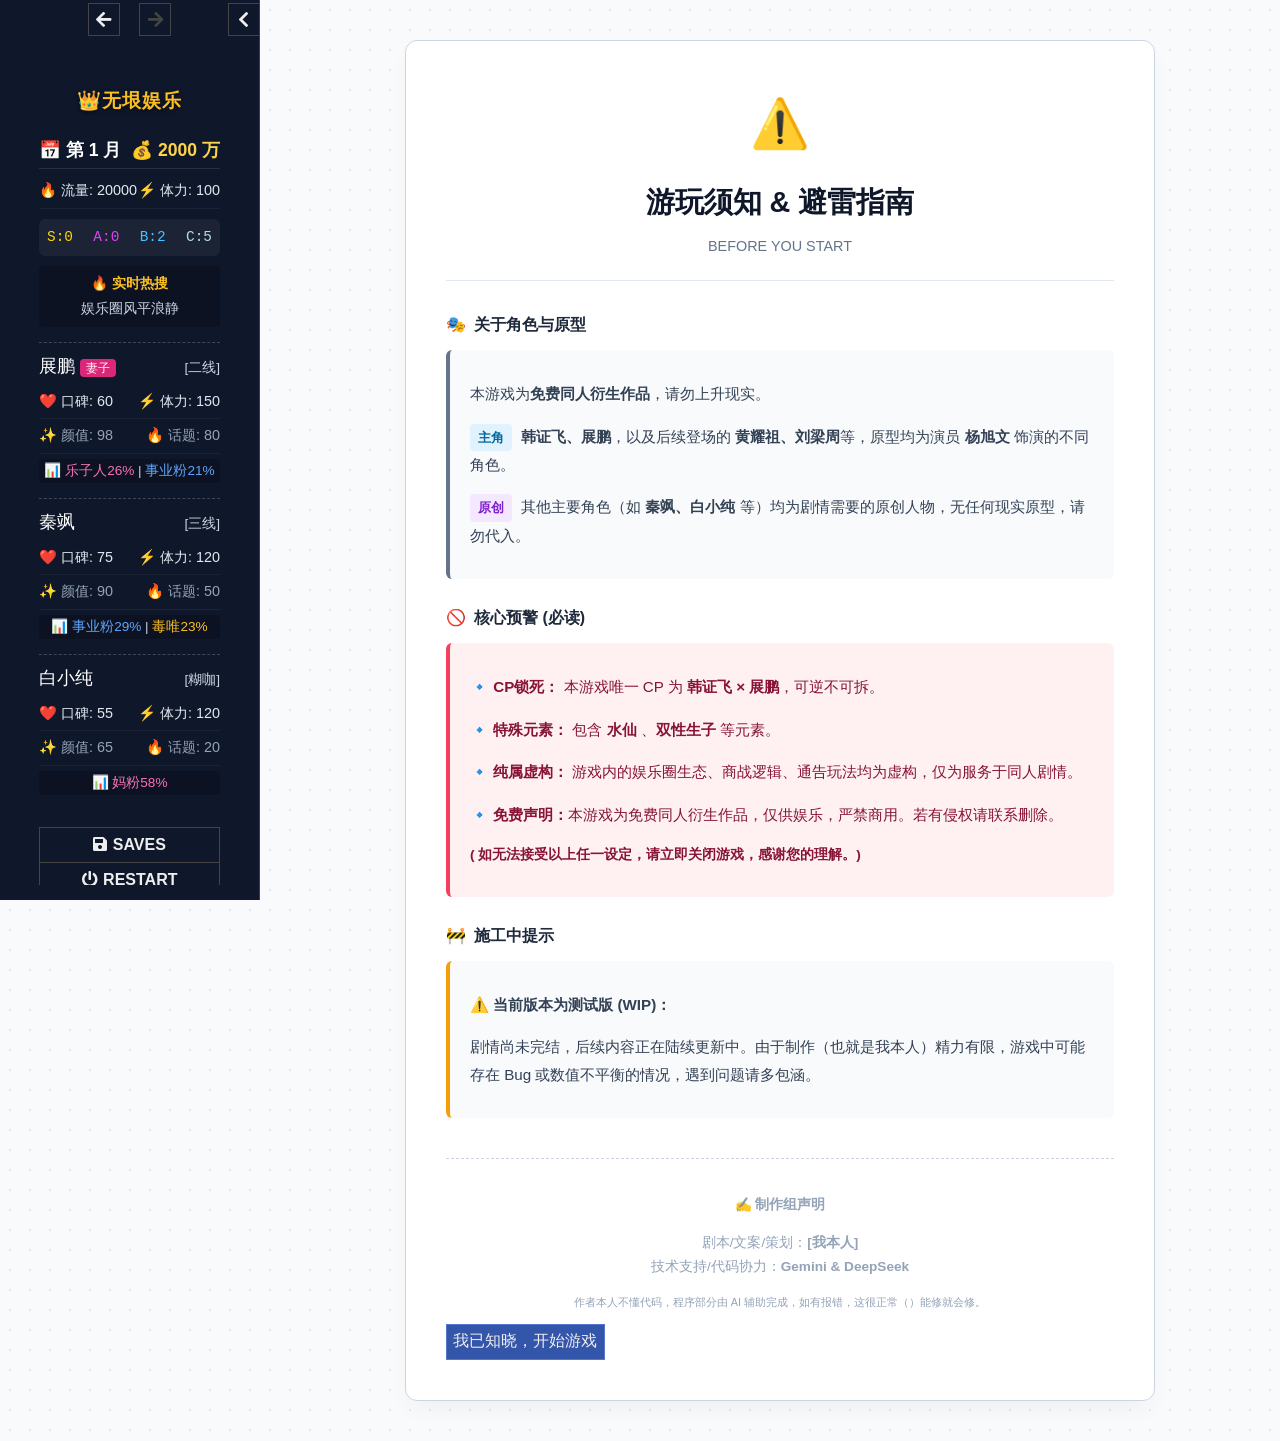
==== index.html @ 9cb192be "Add files via upload" ====
<!DOCTYPE html>
<html data-init="no-js">
<head>
<meta charset="UTF-8" />
<title>经济公司模拟器2.3</title>
<meta name="viewport" content="width=device-width,initial-scale=1" />
<meta name="application-name" content="SugarCube" />
<meta name="version" content="2.37.3" />
<!--

SugarCube (v2.37.3): A free (gratis and libre) story format.

Copyright © 2013–2021 Thomas Michael Edwards <thomasmedwards@gmail.com>.
All rights reserved.

Redistribution and use in source and binary forms, with or without
modification, are permitted provided that the following conditions are met:

1. Redistributions of source code must retain the above copyright notice, this
   list of conditions and the following disclaimer.
2. Redistributions in binary form must reproduce the above copyright notice,
   this list of conditions and the following disclaimer in the documentation
   and/or other materials provided with the distribution.

THIS SOFTWARE IS PROVIDED BY THE COPYRIGHT HOLDERS AND CONTRIBUTORS "AS IS" AND
ANY EXPRESS OR IMPLIED WARRANTIES, INCLUDING, BUT NOT LIMITED TO, THE IMPLIED
WARRANTIES OF MERCHANTABILITY AND FITNESS FOR A PARTICULAR PURPOSE ARE
DISCLAIMED. IN NO EVENT SHALL THE COPYRIGHT OWNER OR CONTRIBUTORS BE LIABLE FOR
ANY DIRECT, INDIRECT, INCIDENTAL, SPECIAL, EXEMPLARY, OR CONSEQUENTIAL DAMAGES
(INCLUDING, BUT NOT LIMITED TO, PROCUREMENT OF SUBSTITUTE GOODS OR SERVICES;
LOSS OF USE, DATA, OR PROFITS; OR BUSINESS INTERRUPTION) HOWEVER CAUSED AND
ON ANY THEORY OF LIABILITY, WHETHER IN CONTRACT, STRICT LIABILITY, OR TORT
(INCLUDING NEGLIGENCE OR OTHERWISE) ARISING IN ANY WAY OUT OF THE USE OF THIS
SOFTWARE, EVEN IF ADVISED OF THE POSSIBILITY OF SUCH DAMAGE.

-->
<script id="script-libraries" type="text/javascript">
if(document.head&&document.addEventListener&&document.querySelector&&Object.create&&Object.freeze&&JSON){document.documentElement.setAttribute("data-init", "loading");
/*! @source http://purl.eligrey.com/github/classList.js/blob/1.2.20171210/classList.js */
"document"in self&&("classList"in document.createElement("_")&&(!document.createElementNS||"classList"in document.createElementNS("http://www.w3.org/2000/svg","g"))||!function(t){"use strict";if("Element"in t){var e="classList",n="prototype",i=t.Element[n],s=Object,r=String[n].trim||function(){return this.replace(/^\s+|\s+$/g,"")},o=Array[n].indexOf||function(t){for(var e=0,n=this.length;n>e;e++)if(e in this&&this[e]===t)return e;return-1},c=function(t,e){this.name=t,this.code=DOMException[t],this.message=e},a=function(t,e){if(""===e)throw new c("SYNTAX_ERR","The token must not be empty.");if(/\s/.test(e))throw new c("INVALID_CHARACTER_ERR","The token must not contain space characters.");return o.call(t,e)},l=function(t){for(var e=r.call(t.getAttribute("class")||""),n=e?e.split(/\s+/):[],i=0,s=n.length;s>i;i++)this.push(n[i]);this._updateClassName=function(){t.setAttribute("class",this.toString())}},u=l[n]=[],h=function(){return new l(this)};if(c[n]=Error[n],u.item=function(t){return this[t]||null},u.contains=function(t){return~a(this,t+"")},u.add=function(){var t,e=arguments,n=0,i=e.length,s=!1;do t=e[n]+"",~a(this,t)||(this.push(t),s=!0);while(++n<i);s&&this._updateClassName()},u.remove=function(){var t,e,n=arguments,i=0,s=n.length,r=!1;do for(t=n[i]+"",e=a(this,t);~e;)this.splice(e,1),r=!0,e=a(this,t);while(++i<s);r&&this._updateClassName()},u.toggle=function(t,e){var n=this.contains(t),i=n?e!==!0&&"remove":e!==!1&&"add";return i&&this[i](t),e===!0||e===!1?e:!n},u.replace=function(t,e){var n=a(t+"");~n&&(this.splice(n,1,e),this._updateClassName())},u.toString=function(){return this.join(" ")},s.defineProperty){var f={get:h,enumerable:!0,configurable:!0};try{s.defineProperty(i,e,f)}catch(p){void 0!==p.number&&-2146823252!==p.number||(f.enumerable=!1,s.defineProperty(i,e,f))}}else s[n].__defineGetter__&&i.__defineGetter__(e,h)}}(self),function(){"use strict";var t=document.createElement("_");if(t.classList.add("c1","c2"),!t.classList.contains("c2")){var e=function(t){var e=DOMTokenList.prototype[t];DOMTokenList.prototype[t]=function(t){var n,i=arguments.length;for(n=0;i>n;n++)t=arguments[n],e.call(this,t)}};e("add"),e("remove")}if(t.classList.toggle("c3",!1),t.classList.contains("c3")){var n=DOMTokenList.prototype.toggle;DOMTokenList.prototype.toggle=function(t,e){return 1 in arguments&&!this.contains(t)==!e?e:n.call(this,t)}}"replace"in document.createElement("_").classList||(DOMTokenList.prototype.replace=function(t,e){var n=this.toString().split(" "),i=n.indexOf(t+"");~i&&(n=n.slice(i),this.remove.apply(this,n),this.add(e),this.add.apply(this,n.slice(1)))}),t=null}());
/*!
 * https://github.com/es-shims/es5-shim
 * @license es5-shim Copyright 2009-2020 by contributors, MIT License
 * see https://github.com/es-shims/es5-shim/blob/v4.5.14/LICENSE
 */
(function(t,r){"use strict";if(typeof define==="function"&&define.amd){define(r)}else if(typeof exports==="object"){module.exports=r()}else{t.returnExports=r()}})(this,function(){var t=Array;var r=t.prototype;var e=Object;var n=e.prototype;var i=Function;var a=i.prototype;var o=String;var f=o.prototype;var u=Number;var l=u.prototype;var s=r.slice;var c=r.splice;var v=r.push;var h=r.unshift;var p=r.concat;var y=r.join;var d=a.call;var g=a.apply;var w=Math.max;var b=Math.min;var T=n.toString;var m=typeof Symbol==="function"&&typeof Symbol.toStringTag==="symbol";var D;var S=Function.prototype.toString,x=/^\s*class /,O=function isES6ClassFn(t){try{var r=S.call(t);var e=r.replace(/\/\/.*\n/g,"");var n=e.replace(/\/\*[.\s\S]*\*\//g,"");var i=n.replace(/\n/gm," ").replace(/ {2}/g," ");return x.test(i)}catch(a){return false}},E=function tryFunctionObject(t){try{if(O(t)){return false}S.call(t);return true}catch(r){return false}},j="[object Function]",I="[object GeneratorFunction]",D=function isCallable(t){if(!t){return false}if(typeof t!=="function"&&typeof t!=="object"){return false}if(m){return E(t)}if(O(t)){return false}var r=T.call(t);return r===j||r===I};var M;var U=RegExp.prototype.exec,$=function tryRegexExec(t){try{U.call(t);return true}catch(r){return false}},F="[object RegExp]";M=function isRegex(t){if(typeof t!=="object"){return false}return m?$(t):T.call(t)===F};var N;var C=String.prototype.valueOf,k=function tryStringObject(t){try{C.call(t);return true}catch(r){return false}},A="[object String]";N=function isString(t){if(typeof t==="string"){return true}if(typeof t!=="object"){return false}return m?k(t):T.call(t)===A};var R=e.defineProperty&&function(){try{var t={};e.defineProperty(t,"x",{enumerable:false,value:t});for(var r in t){return false}return t.x===t}catch(n){return false}}();var P=function(t){var r;if(R){r=function(t,r,n,i){if(!i&&r in t){return}e.defineProperty(t,r,{configurable:true,enumerable:false,writable:true,value:n})}}else{r=function(t,r,e,n){if(!n&&r in t){return}t[r]=e}}return function defineProperties(e,n,i){for(var a in n){if(t.call(n,a)){r(e,a,n[a],i)}}}}(n.hasOwnProperty);var J=function isPrimitive(t){var r=typeof t;return t===null||r!=="object"&&r!=="function"};var Y=u.isNaN||function isActualNaN(t){return t!==t};var z={ToInteger:function ToInteger(t){var r=+t;if(Y(r)){r=0}else if(r!==0&&r!==1/0&&r!==-(1/0)){r=(r>0||-1)*Math.floor(Math.abs(r))}return r},ToPrimitive:function ToPrimitive(t){var r,e,n;if(J(t)){return t}e=t.valueOf;if(D(e)){r=e.call(t);if(J(r)){return r}}n=t.toString;if(D(n)){r=n.call(t);if(J(r)){return r}}throw new TypeError},ToObject:function(t){if(t==null){throw new TypeError("can't convert "+t+" to object")}return e(t)},ToUint32:function ToUint32(t){return t>>>0}};var Z=function Empty(){};P(a,{bind:function bind(t){var r=this;if(!D(r)){throw new TypeError("Function.prototype.bind called on incompatible "+r)}var n=s.call(arguments,1);var a;var o=function(){if(this instanceof a){var i=g.call(r,this,p.call(n,s.call(arguments)));if(e(i)===i){return i}return this}else{return g.call(r,t,p.call(n,s.call(arguments)))}};var f=w(0,r.length-n.length);var u=[];for(var l=0;l<f;l++){v.call(u,"$"+l)}a=i("binder","return function ("+y.call(u,",")+"){ return binder.apply(this, arguments); }")(o);if(r.prototype){Z.prototype=r.prototype;a.prototype=new Z;Z.prototype=null}return a}});var G=d.bind(n.hasOwnProperty);var H=d.bind(n.toString);var W=d.bind(s);var B=g.bind(s);if(typeof document==="object"&&document&&document.documentElement){try{W(document.documentElement.childNodes)}catch(X){var L=W;var q=B;W=function arraySliceIE(t){var r=[];var e=t.length;while(e-- >0){r[e]=t[e]}return q(r,L(arguments,1))};B=function arraySliceApplyIE(t,r){return q(W(t),r)}}}var K=d.bind(f.slice);var Q=d.bind(f.split);var V=d.bind(f.indexOf);var _=d.bind(v);var tt=d.bind(n.propertyIsEnumerable);var rt=d.bind(r.sort);var et=t.isArray||function isArray(t){return H(t)==="[object Array]"};var nt=[].unshift(0)!==1;P(r,{unshift:function(){h.apply(this,arguments);return this.length}},nt);P(t,{isArray:et});var it=e("a");var at=it[0]!=="a"||!(0 in it);var ot=function properlyBoxed(t){var r=true;var e=true;var n=false;if(t){try{t.call("foo",function(t,e,n){if(typeof n!=="object"){r=false}});t.call([1],function(){"use strict";e=typeof this==="string"},"x")}catch(i){n=true}}return!!t&&!n&&r&&e};P(r,{forEach:function forEach(t){var r=z.ToObject(this);var e=at&&N(this)?Q(this,""):r;var n=-1;var i=z.ToUint32(e.length);var a;if(arguments.length>1){a=arguments[1]}if(!D(t)){throw new TypeError("Array.prototype.forEach callback must be a function")}while(++n<i){if(n in e){if(typeof a==="undefined"){t(e[n],n,r)}else{t.call(a,e[n],n,r)}}}}},!ot(r.forEach));P(r,{map:function map(r){var e=z.ToObject(this);var n=at&&N(this)?Q(this,""):e;var i=z.ToUint32(n.length);var a=t(i);var o;if(arguments.length>1){o=arguments[1]}if(!D(r)){throw new TypeError("Array.prototype.map callback must be a function")}for(var f=0;f<i;f++){if(f in n){if(typeof o==="undefined"){a[f]=r(n[f],f,e)}else{a[f]=r.call(o,n[f],f,e)}}}return a}},!ot(r.map));P(r,{filter:function filter(t){var r=z.ToObject(this);var e=at&&N(this)?Q(this,""):r;var n=z.ToUint32(e.length);var i=[];var a;var o;if(arguments.length>1){o=arguments[1]}if(!D(t)){throw new TypeError("Array.prototype.filter callback must be a function")}for(var f=0;f<n;f++){if(f in e){a=e[f];if(typeof o==="undefined"?t(a,f,r):t.call(o,a,f,r)){_(i,a)}}}return i}},!ot(r.filter));P(r,{every:function every(t){var r=z.ToObject(this);var e=at&&N(this)?Q(this,""):r;var n=z.ToUint32(e.length);var i;if(arguments.length>1){i=arguments[1]}if(!D(t)){throw new TypeError("Array.prototype.every callback must be a function")}for(var a=0;a<n;a++){if(a in e&&!(typeof i==="undefined"?t(e[a],a,r):t.call(i,e[a],a,r))){return false}}return true}},!ot(r.every));P(r,{some:function some(t){var r=z.ToObject(this);var e=at&&N(this)?Q(this,""):r;var n=z.ToUint32(e.length);var i;if(arguments.length>1){i=arguments[1]}if(!D(t)){throw new TypeError("Array.prototype.some callback must be a function")}for(var a=0;a<n;a++){if(a in e&&(typeof i==="undefined"?t(e[a],a,r):t.call(i,e[a],a,r))){return true}}return false}},!ot(r.some));var ft=false;if(r.reduce){ft=typeof r.reduce.call("es5",function(t,r,e,n){return n})==="object"}P(r,{reduce:function reduce(t){var r=z.ToObject(this);var e=at&&N(this)?Q(this,""):r;var n=z.ToUint32(e.length);if(!D(t)){throw new TypeError("Array.prototype.reduce callback must be a function")}if(n===0&&arguments.length===1){throw new TypeError("reduce of empty array with no initial value")}var i=0;var a;if(arguments.length>=2){a=arguments[1]}else{do{if(i in e){a=e[i++];break}if(++i>=n){throw new TypeError("reduce of empty array with no initial value")}}while(true)}for(;i<n;i++){if(i in e){a=t(a,e[i],i,r)}}return a}},!ft);var ut=false;if(r.reduceRight){ut=typeof r.reduceRight.call("es5",function(t,r,e,n){return n})==="object"}P(r,{reduceRight:function reduceRight(t){var r=z.ToObject(this);var e=at&&N(this)?Q(this,""):r;var n=z.ToUint32(e.length);if(!D(t)){throw new TypeError("Array.prototype.reduceRight callback must be a function")}if(n===0&&arguments.length===1){throw new TypeError("reduceRight of empty array with no initial value")}var i;var a=n-1;if(arguments.length>=2){i=arguments[1]}else{do{if(a in e){i=e[a--];break}if(--a<0){throw new TypeError("reduceRight of empty array with no initial value")}}while(true)}if(a<0){return i}do{if(a in e){i=t(i,e[a],a,r)}}while(a--);return i}},!ut);var lt=r.indexOf&&[0,1].indexOf(1,2)!==-1;P(r,{indexOf:function indexOf(t){var r=at&&N(this)?Q(this,""):z.ToObject(this);var e=z.ToUint32(r.length);if(e===0){return-1}var n=0;if(arguments.length>1){n=z.ToInteger(arguments[1])}n=n>=0?n:w(0,e+n);for(;n<e;n++){if(n in r&&r[n]===t){return n}}return-1}},lt);var st=r.lastIndexOf&&[0,1].lastIndexOf(0,-3)!==-1;P(r,{lastIndexOf:function lastIndexOf(t){var r=at&&N(this)?Q(this,""):z.ToObject(this);var e=z.ToUint32(r.length);if(e===0){return-1}var n=e-1;if(arguments.length>1){n=b(n,z.ToInteger(arguments[1]))}n=n>=0?n:e-Math.abs(n);for(;n>=0;n--){if(n in r&&t===r[n]){return n}}return-1}},st);var ct=function(){var t=[1,2];var r=t.splice();return t.length===2&&et(r)&&r.length===0}();P(r,{splice:function splice(t,r){if(arguments.length===0){return[]}else{return c.apply(this,arguments)}}},!ct);var vt=function(){var t={};r.splice.call(t,0,0,1);return t.length===1}();P(r,{splice:function splice(t,r){if(arguments.length===0){return[]}var e=arguments;this.length=w(z.ToInteger(this.length),0);if(arguments.length>0&&typeof r!=="number"){e=W(arguments);if(e.length<2){_(e,this.length-t)}else{e[1]=z.ToInteger(r)}}return c.apply(this,e)}},!vt);var ht=function(){var r=new t(1e5);r[8]="x";r.splice(1,1);return r.indexOf("x")===7}();var pt=function(){var t=256;var r=[];r[t]="a";r.splice(t+1,0,"b");return r[t]==="a"}();P(r,{splice:function splice(t,r){var e=z.ToObject(this);var n=[];var i=z.ToUint32(e.length);var a=z.ToInteger(t);var f=a<0?w(i+a,0):b(a,i);var u=arguments.length===0?0:arguments.length===1?i-f:b(w(z.ToInteger(r),0),i-f);var l=0;var s;while(l<u){s=o(f+l);if(G(e,s)){n[l]=e[s]}l+=1}var c=W(arguments,2);var v=c.length;var h;if(v<u){l=f;var p=i-u;while(l<p){s=o(l+u);h=o(l+v);if(G(e,s)){e[h]=e[s]}else{delete e[h]}l+=1}l=i;var y=i-u+v;while(l>y){delete e[l-1];l-=1}}else if(v>u){l=i-u;while(l>f){s=o(l+u-1);h=o(l+v-1);if(G(e,s)){e[h]=e[s]}else{delete e[h]}l-=1}}l=f;for(var d=0;d<c.length;++d){e[l]=c[d];l+=1}e.length=i-u+v;return n}},!ht||!pt);var yt=r.join;var dt;try{dt=Array.prototype.join.call("123",",")!=="1,2,3"}catch(X){dt=true}if(dt){P(r,{join:function join(t){var r=typeof t==="undefined"?",":t;return yt.call(N(this)?Q(this,""):this,r)}},dt)}var gt=[1,2].join(undefined)!=="1,2";if(gt){P(r,{join:function join(t){var r=typeof t==="undefined"?",":t;return yt.call(this,r)}},gt)}var wt=function push(t){var r=z.ToObject(this);var e=z.ToUint32(r.length);var n=0;while(n<arguments.length){r[e+n]=arguments[n];n+=1}r.length=e+n;return e+n};var bt=function(){var t={};var r=Array.prototype.push.call(t,undefined);return r!==1||t.length!==1||typeof t[0]!=="undefined"||!G(t,0)}();P(r,{push:function push(t){if(et(this)){return v.apply(this,arguments)}return wt.apply(this,arguments)}},bt);var Tt=function(){var t=[];var r=t.push(undefined);return r!==1||t.length!==1||typeof t[0]!=="undefined"||!G(t,0)}();P(r,{push:wt},Tt);P(r,{slice:function(t,r){var e=N(this)?Q(this,""):this;return B(e,arguments)}},at);var mt=function(){try{[1,2].sort(null)}catch(t){try{[1,2].sort({})}catch(r){return false}}return true}();var Dt=function(){try{[1,2].sort(/a/);return false}catch(t){}return true}();var St=function(){try{[1,2].sort(undefined);return true}catch(t){}return false}();P(r,{sort:function sort(t){if(typeof t==="undefined"){return rt(this)}if(!D(t)){throw new TypeError("Array.prototype.sort callback must be a function")}return rt(this,t)}},mt||!St||!Dt);var xt=!tt({toString:null},"toString");var Ot=tt(function(){},"prototype");var Et=!G("x","0");var jt=function(t){var r=t.constructor;return r&&r.prototype===t};var It={$applicationCache:true,$console:true,$external:true,$frame:true,$frameElement:true,$frames:true,$innerHeight:true,$innerWidth:true,$onmozfullscreenchange:true,$onmozfullscreenerror:true,$outerHeight:true,$outerWidth:true,$pageXOffset:true,$pageYOffset:true,$parent:true,$scrollLeft:true,$scrollTop:true,$scrollX:true,$scrollY:true,$self:true,$webkitIndexedDB:true,$webkitStorageInfo:true,$window:true,$width:true,$height:true,$top:true,$localStorage:true};var Mt=function(){if(typeof window==="undefined"){return false}for(var t in window){try{if(!It["$"+t]&&G(window,t)&&window[t]!==null&&typeof window[t]==="object"){jt(window[t])}}catch(r){return true}}return false}();var Ut=function(t){if(typeof window==="undefined"||!Mt){return jt(t)}try{return jt(t)}catch(r){return false}};var $t=["toString","toLocaleString","valueOf","hasOwnProperty","isPrototypeOf","propertyIsEnumerable","constructor"];var Ft=$t.length;var Nt=function isArguments(t){return H(t)==="[object Arguments]"};var Ct=function isArguments(t){return t!==null&&typeof t==="object"&&typeof t.length==="number"&&t.length>=0&&!et(t)&&D(t.callee)};var kt=Nt(arguments)?Nt:Ct;P(e,{keys:function keys(t){var r=D(t);var e=kt(t);var n=t!==null&&typeof t==="object";var i=n&&N(t);if(!n&&!r&&!e){throw new TypeError("Object.keys called on a non-object")}var a=[];var f=Ot&&r;if(i&&Et||e){for(var u=0;u<t.length;++u){_(a,o(u))}}if(!e){for(var l in t){if(!(f&&l==="prototype")&&G(t,l)){_(a,o(l))}}}if(xt){var s=Ut(t);for(var c=0;c<Ft;c++){var v=$t[c];if(!(s&&v==="constructor")&&G(t,v)){_(a,v)}}}return a}});var At=e.keys&&function(){return e.keys(arguments).length===2}(1,2);var Rt=e.keys&&function(){var t=e.keys(arguments);return arguments.length!==1||t.length!==1||t[0]!==1}(1);var Pt=e.keys;P(e,{keys:function keys(t){if(kt(t)){return Pt(W(t))}else{return Pt(t)}}},!At||Rt);var Jt=new Date(-0xc782b5b342b24).getUTCMonth()!==0;var Yt=new Date(-0x55d318d56a724);var zt=new Date(14496624e5);var Zt=Yt.toUTCString()!=="Mon, 01 Jan -45875 11:59:59 GMT";var Gt;var Ht;var Wt=Yt.getTimezoneOffset();if(Wt<-720){Gt=Yt.toDateString()!=="Tue Jan 02 -45875";Ht=!/^Thu Dec 10 2015 \d\d:\d\d:\d\d GMT[-+]\d\d\d\d(?: |$)/.test(String(zt))}else{Gt=Yt.toDateString()!=="Mon Jan 01 -45875";Ht=!/^Wed Dec 09 2015 \d\d:\d\d:\d\d GMT[-+]\d\d\d\d(?: |$)/.test(String(zt))}var Bt=d.bind(Date.prototype.getFullYear);var Xt=d.bind(Date.prototype.getMonth);var Lt=d.bind(Date.prototype.getDate);var qt=d.bind(Date.prototype.getUTCFullYear);var Kt=d.bind(Date.prototype.getUTCMonth);var Qt=d.bind(Date.prototype.getUTCDate);var Vt=d.bind(Date.prototype.getUTCDay);var _t=d.bind(Date.prototype.getUTCHours);var tr=d.bind(Date.prototype.getUTCMinutes);var rr=d.bind(Date.prototype.getUTCSeconds);var er=d.bind(Date.prototype.getUTCMilliseconds);var nr=["Sun","Mon","Tue","Wed","Thu","Fri","Sat"];var ir=["Jan","Feb","Mar","Apr","May","Jun","Jul","Aug","Sep","Oct","Nov","Dec"];var ar=function daysInMonth(t,r){return Lt(new Date(r,t,0))};P(Date.prototype,{getFullYear:function getFullYear(){if(!this||!(this instanceof Date)){throw new TypeError("this is not a Date object.")}var t=Bt(this);if(t<0&&Xt(this)>11){return t+1}return t},getMonth:function getMonth(){if(!this||!(this instanceof Date)){throw new TypeError("this is not a Date object.")}var t=Bt(this);var r=Xt(this);if(t<0&&r>11){return 0}return r},getDate:function getDate(){if(!this||!(this instanceof Date)){throw new TypeError("this is not a Date object.")}var t=Bt(this);var r=Xt(this);var e=Lt(this);if(t<0&&r>11){if(r===12){return e}var n=ar(0,t+1);return n-e+1}return e},getUTCFullYear:function getUTCFullYear(){if(!this||!(this instanceof Date)){throw new TypeError("this is not a Date object.")}var t=qt(this);if(t<0&&Kt(this)>11){return t+1}return t},getUTCMonth:function getUTCMonth(){if(!this||!(this instanceof Date)){throw new TypeError("this is not a Date object.")}var t=qt(this);var r=Kt(this);if(t<0&&r>11){return 0}return r},getUTCDate:function getUTCDate(){if(!this||!(this instanceof Date)){throw new TypeError("this is not a Date object.")}var t=qt(this);var r=Kt(this);var e=Qt(this);if(t<0&&r>11){if(r===12){return e}var n=ar(0,t+1);return n-e+1}return e}},Jt);P(Date.prototype,{toUTCString:function toUTCString(){if(!this||!(this instanceof Date)){throw new TypeError("this is not a Date object.")}var t=Vt(this);var r=Qt(this);var e=Kt(this);var n=qt(this);var i=_t(this);var a=tr(this);var o=rr(this);return nr[t]+", "+(r<10?"0"+r:r)+" "+ir[e]+" "+n+" "+(i<10?"0"+i:i)+":"+(a<10?"0"+a:a)+":"+(o<10?"0"+o:o)+" GMT"}},Jt||Zt);P(Date.prototype,{toDateString:function toDateString(){if(!this||!(this instanceof Date)){throw new TypeError("this is not a Date object.")}var t=this.getDay();var r=this.getDate();var e=this.getMonth();var n=this.getFullYear();return nr[t]+" "+ir[e]+" "+(r<10?"0"+r:r)+" "+n}},Jt||Gt);if(Jt||Ht){Date.prototype.toString=function toString(){if(!this||!(this instanceof Date)){throw new TypeError("this is not a Date object.")}var t=this.getDay();var r=this.getDate();var e=this.getMonth();var n=this.getFullYear();var i=this.getHours();var a=this.getMinutes();var o=this.getSeconds();var f=this.getTimezoneOffset();var u=Math.floor(Math.abs(f)/60);var l=Math.floor(Math.abs(f)%60);return nr[t]+" "+ir[e]+" "+(r<10?"0"+r:r)+" "+n+" "+(i<10?"0"+i:i)+":"+(a<10?"0"+a:a)+":"+(o<10?"0"+o:o)+" GMT"+(f>0?"-":"+")+(u<10?"0"+u:u)+(l<10?"0"+l:l)};if(R){e.defineProperty(Date.prototype,"toString",{configurable:true,enumerable:false,writable:true})}}var or=-621987552e5;var fr="-000001";var ur=Date.prototype.toISOString&&new Date(or).toISOString().indexOf(fr)===-1;var lr=Date.prototype.toISOString&&new Date(-1).toISOString()!=="1969-12-31T23:59:59.999Z";var sr=d.bind(Date.prototype.getTime);P(Date.prototype,{toISOString:function toISOString(){if(!isFinite(this)||!isFinite(sr(this))){throw new RangeError("Date.prototype.toISOString called on non-finite value.")}var t=qt(this);var r=Kt(this);t+=Math.floor(r/12);r=(r%12+12)%12;var e=[r+1,Qt(this),_t(this),tr(this),rr(this)];t=(t<0?"-":t>9999?"+":"")+K("00000"+Math.abs(t),0<=t&&t<=9999?-4:-6);for(var n=0;n<e.length;++n){e[n]=K("00"+e[n],-2)}return t+"-"+W(e,0,2).join("-")+"T"+W(e,2).join(":")+"."+K("000"+er(this),-3)+"Z"}},ur||lr);var cr=function(){try{return Date.prototype.toJSON&&new Date(NaN).toJSON()===null&&new Date(or).toJSON().indexOf(fr)!==-1&&Date.prototype.toJSON.call({toISOString:function(){return true}})}catch(t){return false}}();if(!cr){Date.prototype.toJSON=function toJSON(t){var r=e(this);var n=z.ToPrimitive(r);if(typeof n==="number"&&!isFinite(n)){return null}var i=r.toISOString;if(!D(i)){throw new TypeError("toISOString property is not callable")}return i.call(r)}}var vr=Date.parse("+033658-09-27T01:46:40.000Z")===1e15;var hr=!isNaN(Date.parse("2012-04-04T24:00:00.500Z"))||!isNaN(Date.parse("2012-11-31T23:59:59.000Z"))||!isNaN(Date.parse("2012-12-31T23:59:60.000Z"));var pr=isNaN(Date.parse("2000-01-01T00:00:00.000Z"));if(pr||hr||!vr){var yr=Math.pow(2,31)-1;var dr=Y(new Date(1970,0,1,0,0,0,yr+1).getTime());Date=function(t){var r=function Date(e,n,i,a,f,u,l){var s=arguments.length;var c;if(this instanceof t){var v=u;var h=l;if(dr&&s>=7&&l>yr){var p=Math.floor(l/yr)*yr;var y=Math.floor(p/1e3);v+=y;h-=y*1e3}c=s===1&&o(e)===e?new t(r.parse(e)):s>=7?new t(e,n,i,a,f,v,h):s>=6?new t(e,n,i,a,f,v):s>=5?new t(e,n,i,a,f):s>=4?new t(e,n,i,a):s>=3?new t(e,n,i):s>=2?new t(e,n):s>=1?new t(e instanceof t?+e:e):new t}else{c=t.apply(this,arguments)}if(!J(c)){P(c,{constructor:r},true)}return c};var e=new RegExp("^"+"(\\d{4}|[+-]\\d{6})"+"(?:-(\\d{2})"+"(?:-(\\d{2})"+"(?:"+"T(\\d{2})"+":(\\d{2})"+"(?:"+":(\\d{2})"+"(?:(\\.\\d{1,}))?"+")?"+"("+"Z|"+"(?:"+"([-+])"+"(\\d{2})"+":(\\d{2})"+")"+")?)?)?)?"+"$");var n=[0,31,59,90,120,151,181,212,243,273,304,334,365];var i=function dayFromMonth(t,r){var e=r>1?1:0;return n[r]+Math.floor((t-1969+e)/4)-Math.floor((t-1901+e)/100)+Math.floor((t-1601+e)/400)+365*(t-1970)};var a=function toUTC(r){var e=0;var n=r;if(dr&&n>yr){var i=Math.floor(n/yr)*yr;var a=Math.floor(i/1e3);e+=a;n-=a*1e3}return u(new t(1970,0,1,0,0,e,n))};for(var f in t){if(G(t,f)){r[f]=t[f]}}P(r,{now:t.now,UTC:t.UTC},true);r.prototype=t.prototype;P(r.prototype,{constructor:r},true);var l=function parse(r){var n=e.exec(r);if(n){var o=u(n[1]),f=u(n[2]||1)-1,l=u(n[3]||1)-1,s=u(n[4]||0),c=u(n[5]||0),v=u(n[6]||0),h=Math.floor(u(n[7]||0)*1e3),p=Boolean(n[4]&&!n[8]),y=n[9]==="-"?1:-1,d=u(n[10]||0),g=u(n[11]||0),w;var b=c>0||v>0||h>0;if(s<(b?24:25)&&c<60&&v<60&&h<1e3&&f>-1&&f<12&&d<24&&g<60&&l>-1&&l<i(o,f+1)-i(o,f)){w=((i(o,f)+l)*24+s+d*y)*60;w=((w+c+g*y)*60+v)*1e3+h;if(p){w=a(w)}if(-864e13<=w&&w<=864e13){return w}}return NaN}return t.parse.apply(this,arguments)};P(r,{parse:l});return r}(Date)}if(!Date.now){Date.now=function now(){return(new Date).getTime()}}var gr=l.toFixed&&(8e-5.toFixed(3)!=="0.000"||.9.toFixed(0)!=="1"||1.255.toFixed(2)!=="1.25"||(1000000000000000128).toFixed(0)!=="1000000000000000128");var wr={base:1e7,size:6,data:[0,0,0,0,0,0],multiply:function multiply(t,r){var e=-1;var n=r;while(++e<wr.size){n+=t*wr.data[e];wr.data[e]=n%wr.base;n=Math.floor(n/wr.base)}},divide:function divide(t){var r=wr.size;var e=0;while(--r>=0){e+=wr.data[r];wr.data[r]=Math.floor(e/t);e=e%t*wr.base}},numToString:function numToString(){var t=wr.size;var r="";while(--t>=0){if(r!==""||t===0||wr.data[t]!==0){var e=o(wr.data[t]);if(r===""){r=e}else{r+=K("0000000",0,7-e.length)+e}}}return r},pow:function pow(t,r,e){return r===0?e:r%2===1?pow(t,r-1,e*t):pow(t*t,r/2,e)},log:function log(t){var r=0;var e=t;while(e>=4096){r+=12;e/=4096}while(e>=2){r+=1;e/=2}return r}};var br=function toFixed(t){var r,e,n,i,a,f,l,s;r=u(t);r=Y(r)?0:Math.floor(r);if(r<0||r>20){throw new RangeError("Number.toFixed called with invalid number of decimals")}e=u(this);if(Y(e)){return"NaN"}if(e<=-1e21||e>=1e21){return o(e)}n="";if(e<0){n="-";e=-e}i="0";if(e>1e-21){a=wr.log(e*wr.pow(2,69,1))-69;f=a<0?e*wr.pow(2,-a,1):e/wr.pow(2,a,1);f*=4503599627370496;a=52-a;if(a>0){wr.multiply(0,f);l=r;while(l>=7){wr.multiply(1e7,0);l-=7}wr.multiply(wr.pow(10,l,1),0);l=a-1;while(l>=23){wr.divide(1<<23);l-=23}wr.divide(1<<l);wr.multiply(1,1);wr.divide(2);i=wr.numToString()}else{wr.multiply(0,f);wr.multiply(1<<-a,0);i=wr.numToString()+K("0.00000000000000000000",2,2+r)}}if(r>0){s=i.length;if(s<=r){i=n+K("0.0000000000000000000",0,r-s+2)+i}else{i=n+K(i,0,s-r)+"."+K(i,s-r)}}else{i=n+i}return i};P(l,{toFixed:br},gr);var Tr=function(){try{return 1..toPrecision(undefined)==="1"}catch(t){return true}}();var mr=l.toPrecision;P(l,{toPrecision:function toPrecision(t){return typeof t==="undefined"?mr.call(this):mr.call(this,t)}},Tr);if("ab".split(/(?:ab)*/).length!==2||".".split(/(.?)(.?)/).length!==4||"tesst".split(/(s)*/)[1]==="t"||"test".split(/(?:)/,-1).length!==4||"".split(/.?/).length||".".split(/()()/).length>1){(function(){var t=typeof/()??/.exec("")[1]==="undefined";var r=Math.pow(2,32)-1;f.split=function(e,n){var i=String(this);if(typeof e==="undefined"&&n===0){return[]}if(!M(e)){return Q(this,e,n)}var a=[];var o=(e.ignoreCase?"i":"")+(e.multiline?"m":"")+(e.unicode?"u":"")+(e.sticky?"y":""),f=0,u,l,s,c;var h=new RegExp(e.source,o+"g");if(!t){u=new RegExp("^"+h.source+"$(?!\\s)",o)}var p=typeof n==="undefined"?r:z.ToUint32(n);l=h.exec(i);while(l){s=l.index+l[0].length;if(s>f){_(a,K(i,f,l.index));if(!t&&l.length>1){l[0].replace(u,function(){for(var t=1;t<arguments.length-2;t++){if(typeof arguments[t]==="undefined"){l[t]=void 0}}})}if(l.length>1&&l.index<i.length){v.apply(a,W(l,1))}c=l[0].length;f=s;if(a.length>=p){break}}if(h.lastIndex===l.index){h.lastIndex++}l=h.exec(i)}if(f===i.length){if(c||!h.test("")){_(a,"")}}else{_(a,K(i,f))}return a.length>p?W(a,0,p):a}})()}else if("0".split(void 0,0).length){f.split=function split(t,r){if(typeof t==="undefined"&&r===0){return[]}return Q(this,t,r)}}var Dr=f.replace;var Sr=function(){var t=[];"x".replace(/x(.)?/g,function(r,e){_(t,e)});return t.length===1&&typeof t[0]==="undefined"}();if(!Sr){f.replace=function replace(t,r){var e=D(r);var n=M(t)&&/\)[*?]/.test(t.source);if(!e||!n){return Dr.call(this,t,r)}else{var i=function(e){var n=arguments.length;var i=t.lastIndex;t.lastIndex=0;var a=t.exec(e)||[];t.lastIndex=i;_(a,arguments[n-2],arguments[n-1]);return r.apply(this,a)};return Dr.call(this,t,i)}}}var xr=f.substr;var Or="".substr&&"0b".substr(-1)!=="b";P(f,{substr:function substr(t,r){var e=t;if(t<0){e=w(this.length+t,0)}return xr.call(this,e,r)}},Or);var Er="\t\n\x0B\f\r \xa0\u1680\u2000\u2001\u2002\u2003"+"\u2004\u2005\u2006\u2007\u2008\u2009\u200a\u202f\u205f\u3000\u2028"+"\u2029\ufeff";var jr="\u200b";var Ir="["+Er+"]";var Mr=new RegExp("^"+Ir+Ir+"*");var Ur=new RegExp(Ir+Ir+"*$");var $r=f.trim&&(Er.trim()||!jr.trim());P(f,{trim:function trim(){if(typeof this==="undefined"||this===null){throw new TypeError("can't convert "+this+" to object")}return o(this).replace(Mr,"").replace(Ur,"")}},$r);var Fr=d.bind(String.prototype.trim);var Nr=f.lastIndexOf&&"abc\u3042\u3044".lastIndexOf("\u3042\u3044",2)!==-1;P(f,{lastIndexOf:function lastIndexOf(t){if(typeof this==="undefined"||this===null){throw new TypeError("can't convert "+this+" to object")}var r=o(this);var e=o(t);var n=arguments.length>1?u(arguments[1]):NaN;var i=Y(n)?Infinity:z.ToInteger(n);var a=b(w(i,0),r.length);var f=e.length;var l=a+f;while(l>0){l=w(0,l-f);var s=V(K(r,l,a+f),e);if(s!==-1){return l+s}}return-1}},Nr);var Cr=f.lastIndexOf;P(f,{lastIndexOf:function lastIndexOf(t){return Cr.apply(this,arguments)}},f.lastIndexOf.length!==1);if(parseInt(Er+"08")!==8||parseInt(Er+"0x16")!==22){parseInt=function(t){var r=/^[-+]?0[xX]/;return function parseInt(e,n){if(typeof e==="symbol"){""+e}var i=Fr(String(e));var a=u(n)||(r.test(i)?16:10);return t(i,a)}}(parseInt)}if(1/parseFloat("-0")!==-Infinity){parseFloat=function(t){return function parseFloat(r){var e=Fr(String(r));var n=t(e);return n===0&&K(e,0,1)==="-"?-0:n}}(parseFloat)}if(String(new RangeError("test"))!=="RangeError: test"){var kr=function toString(){if(typeof this==="undefined"||this===null){throw new TypeError("can't convert "+this+" to object")}var t=this.name;if(typeof t==="undefined"){t="Error"}else if(typeof t!=="string"){t=o(t)}var r=this.message;if(typeof r==="undefined"){r=""}else if(typeof r!=="string"){r=o(r)}if(!t){return r}if(!r){return t}return t+": "+r};Error.prototype.toString=kr}if(R){var Ar=function(t,r){if(tt(t,r)){var e=Object.getOwnPropertyDescriptor(t,r);if(e.configurable){e.enumerable=false;Object.defineProperty(t,r,e)}}};Ar(Error.prototype,"message");if(Error.prototype.message!==""){Error.prototype.message=""}Ar(Error.prototype,"name")}if(String(/a/gim)!=="/a/gim"){var Rr=function toString(){var t="/"+this.source+"/";if(this.global){t+="g"}if(this.ignoreCase){t+="i"}if(this.multiline){t+="m"}return t};RegExp.prototype.toString=Rr}});
/*!
 * https://github.com/paulmillr/es6-shim
 * @license es6-shim Copyright 2013-2016 by Paul Miller (http://paulmillr.com)
 *   and contributors,  MIT License
 * es6-shim: v0.35.4
 * see https://github.com/paulmillr/es6-shim/blob/0.35.4/LICENSE
 * Details and documentation:
 * https://github.com/paulmillr/es6-shim/
 */
(function(e,t){if(typeof define==="function"&&define.amd){define(t)}else if(typeof exports==="object"){module.exports=t()}else{e.returnExports=t()}})(this,function(){"use strict";var e=Function.call.bind(Function.apply);var t=Function.call.bind(Function.call);var r=Array.isArray;var n=Object.keys;var o=function notThunker(t){return function notThunk(){return!e(t,this,arguments)}};var i=function(e){try{e();return false}catch(t){return true}};var a=function valueOrFalseIfThrows(e){try{return e()}catch(t){return false}};var u=o(i);var f=function(){return!i(function(){return Object.defineProperty({},"x",{get:function(){}})})};var s=!!Object.defineProperty&&f();var c=function foo(){}.name==="foo";var l=Function.call.bind(Array.prototype.forEach);var p=Function.call.bind(Array.prototype.reduce);var v=Function.call.bind(Array.prototype.filter);var y=Function.call.bind(Array.prototype.some);var h=function(e,t,r,n){if(!n&&t in e){return}if(s){Object.defineProperty(e,t,{configurable:true,enumerable:false,writable:true,value:r})}else{e[t]=r}};var b=function(e,t,r){l(n(t),function(n){var o=t[n];h(e,n,o,!!r)})};var g=Function.call.bind(Object.prototype.toString);var d=typeof/abc/==="function"?function IsCallableSlow(e){return typeof e==="function"&&g(e)==="[object Function]"}:function IsCallableFast(e){return typeof e==="function"};var m={getter:function(e,t,r){if(!s){throw new TypeError("getters require true ES5 support")}Object.defineProperty(e,t,{configurable:true,enumerable:false,get:r})},proxy:function(e,t,r){if(!s){throw new TypeError("getters require true ES5 support")}var n=Object.getOwnPropertyDescriptor(e,t);Object.defineProperty(r,t,{configurable:n.configurable,enumerable:n.enumerable,get:function getKey(){return e[t]},set:function setKey(r){e[t]=r}})},redefine:function(e,t,r){if(s){var n=Object.getOwnPropertyDescriptor(e,t);n.value=r;Object.defineProperty(e,t,n)}else{e[t]=r}},defineByDescriptor:function(e,t,r){if(s){Object.defineProperty(e,t,r)}else if("value"in r){e[t]=r.value}},preserveToString:function(e,t){if(t&&d(t.toString)){h(e,"toString",t.toString.bind(t),true)}}};var O=Object.create||function(e,t){var r=function Prototype(){};r.prototype=e;var o=new r;if(typeof t!=="undefined"){n(t).forEach(function(e){m.defineByDescriptor(o,e,t[e])})}return o};var w=function(e,t){if(!Object.setPrototypeOf){return false}return a(function(){var r=function Subclass(t){var r=new e(t);Object.setPrototypeOf(r,Subclass.prototype);return r};Object.setPrototypeOf(r,e);r.prototype=O(e.prototype,{constructor:{value:r}});return t(r)})};var j=function(){if(typeof self!=="undefined"){return self}if(typeof window!=="undefined"){return window}if(typeof global!=="undefined"){return global}throw new Error("unable to locate global object")};var S=j();var T=S.isFinite;var I=Function.call.bind(String.prototype.indexOf);var E=Function.apply.bind(Array.prototype.indexOf);var P=Function.call.bind(Array.prototype.concat);var C=Function.call.bind(String.prototype.slice);var M=Function.call.bind(Array.prototype.push);var x=Function.apply.bind(Array.prototype.push);var N=Function.call.bind(Array.prototype.shift);var A=Math.max;var R=Math.min;var _=Math.floor;var k=Math.abs;var L=Math.exp;var F=Math.log;var D=Math.sqrt;var z=Function.call.bind(Object.prototype.hasOwnProperty);var q;var W=function(){};var G=S.Map;var H=G&&G.prototype["delete"];var V=G&&G.prototype.get;var B=G&&G.prototype.has;var U=G&&G.prototype.set;var $=S.Symbol||{};var J=$.species||"@@species";var X=Number.isNaN||function isNaN(e){return e!==e};var K=Number.isFinite||function isFinite(e){return typeof e==="number"&&T(e)};var Z=d(Math.sign)?Math.sign:function sign(e){var t=Number(e);if(t===0){return t}if(X(t)){return t}return t<0?-1:1};var Y=function log1p(e){var t=Number(e);if(t<-1||X(t)){return NaN}if(t===0||t===Infinity){return t}if(t===-1){return-Infinity}return 1+t-1===0?t:t*(F(1+t)/(1+t-1))};var Q=function isArguments(e){return g(e)==="[object Arguments]"};var ee=function isArguments(e){return e!==null&&typeof e==="object"&&typeof e.length==="number"&&e.length>=0&&g(e)!=="[object Array]"&&g(e.callee)==="[object Function]"};var te=Q(arguments)?Q:ee;var re={primitive:function(e){return e===null||typeof e!=="function"&&typeof e!=="object"},string:function(e){return g(e)==="[object String]"},regex:function(e){return g(e)==="[object RegExp]"},symbol:function(e){return typeof S.Symbol==="function"&&typeof e==="symbol"}};var ne=function overrideNative(e,t,r){var n=e[t];h(e,t,r,true);m.preserveToString(e[t],n)};var oe=typeof $==="function"&&typeof $["for"]==="function"&&re.symbol($());var ie=re.symbol($.iterator)?$.iterator:"_es6-shim iterator_";if(S.Set&&typeof(new S.Set)["@@iterator"]==="function"){ie="@@iterator"}if(!S.Reflect){h(S,"Reflect",{},true)}var ae=S.Reflect;var ue=String;var fe=typeof document==="undefined"||!document?null:document.all;var se=fe==null?function isNullOrUndefined(e){return e==null}:function isNullOrUndefinedAndNotDocumentAll(e){return e==null&&e!==fe};var ce={Call:function Call(t,r){var n=arguments.length>2?arguments[2]:[];if(!ce.IsCallable(t)){throw new TypeError(t+" is not a function")}return e(t,r,n)},RequireObjectCoercible:function(e,t){if(se(e)){throw new TypeError(t||"Cannot call method on "+e)}return e},TypeIsObject:function(e){if(e===void 0||e===null||e===true||e===false){return false}return typeof e==="function"||typeof e==="object"||e===fe},ToObject:function(e,t){return Object(ce.RequireObjectCoercible(e,t))},IsCallable:d,IsConstructor:function(e){return ce.IsCallable(e)},ToInt32:function(e){return ce.ToNumber(e)>>0},ToUint32:function(e){return ce.ToNumber(e)>>>0},ToNumber:function(e){if(g(e)==="[object Symbol]"){throw new TypeError("Cannot convert a Symbol value to a number")}return+e},ToInteger:function(e){var t=ce.ToNumber(e);if(X(t)){return 0}if(t===0||!K(t)){return t}return(t>0?1:-1)*_(k(t))},ToLength:function(e){var t=ce.ToInteger(e);if(t<=0){return 0}if(t>Number.MAX_SAFE_INTEGER){return Number.MAX_SAFE_INTEGER}return t},SameValue:function(e,t){if(e===t){if(e===0){return 1/e===1/t}return true}return X(e)&&X(t)},SameValueZero:function(e,t){return e===t||X(e)&&X(t)},IsIterable:function(e){return ce.TypeIsObject(e)&&(typeof e[ie]!=="undefined"||te(e))},GetIterator:function(e){if(te(e)){return new q(e,"value")}var t=ce.GetMethod(e,ie);if(!ce.IsCallable(t)){throw new TypeError("value is not an iterable")}var r=ce.Call(t,e);if(!ce.TypeIsObject(r)){throw new TypeError("bad iterator")}return r},GetMethod:function(e,t){var r=ce.ToObject(e)[t];if(se(r)){return void 0}if(!ce.IsCallable(r)){throw new TypeError("Method not callable: "+t)}return r},IteratorComplete:function(e){return!!e.done},IteratorClose:function(e,t){var r=ce.GetMethod(e,"return");if(r===void 0){return}var n,o;try{n=ce.Call(r,e)}catch(i){o=i}if(t){return}if(o){throw o}if(!ce.TypeIsObject(n)){throw new TypeError("Iterator's return method returned a non-object.")}},IteratorNext:function(e){var t=arguments.length>1?e.next(arguments[1]):e.next();if(!ce.TypeIsObject(t)){throw new TypeError("bad iterator")}return t},IteratorStep:function(e){var t=ce.IteratorNext(e);var r=ce.IteratorComplete(t);return r?false:t},Construct:function(e,t,r,n){var o=typeof r==="undefined"?e:r;if(!n&&ae.construct){return ae.construct(e,t,o)}var i=o.prototype;if(!ce.TypeIsObject(i)){i=Object.prototype}var a=O(i);var u=ce.Call(e,a,t);return ce.TypeIsObject(u)?u:a},SpeciesConstructor:function(e,t){var r=e.constructor;if(r===void 0){return t}if(!ce.TypeIsObject(r)){throw new TypeError("Bad constructor")}var n=r[J];if(se(n)){return t}if(!ce.IsConstructor(n)){throw new TypeError("Bad @@species")}return n},CreateHTML:function(e,t,r,n){var o=ce.ToString(e);var i="<"+t;if(r!==""){var a=ce.ToString(n);var u=a.replace(/"/g,"&quot;");i+=" "+r+'="'+u+'"'}var f=i+">";var s=f+o;return s+"</"+t+">"},IsRegExp:function IsRegExp(e){if(!ce.TypeIsObject(e)){return false}var t=e[$.match];if(typeof t!=="undefined"){return!!t}return re.regex(e)},ToString:function ToString(e){return ue(e)}};if(s&&oe){var le=function defineWellKnownSymbol(e){if(re.symbol($[e])){return $[e]}var t=$["for"]("Symbol."+e);Object.defineProperty($,e,{configurable:false,enumerable:false,writable:false,value:t});return t};if(!re.symbol($.search)){var pe=le("search");var ve=String.prototype.search;h(RegExp.prototype,pe,function search(e){return ce.Call(ve,e,[this])});var ye=function search(e){var t=ce.RequireObjectCoercible(this);if(!se(e)){var r=ce.GetMethod(e,pe);if(typeof r!=="undefined"){return ce.Call(r,e,[t])}}return ce.Call(ve,t,[ce.ToString(e)])};ne(String.prototype,"search",ye)}if(!re.symbol($.replace)){var he=le("replace");var be=String.prototype.replace;h(RegExp.prototype,he,function replace(e,t){return ce.Call(be,e,[this,t])});var ge=function replace(e,t){var r=ce.RequireObjectCoercible(this);if(!se(e)){var n=ce.GetMethod(e,he);if(typeof n!=="undefined"){return ce.Call(n,e,[r,t])}}return ce.Call(be,r,[ce.ToString(e),t])};ne(String.prototype,"replace",ge)}if(!re.symbol($.split)){var de=le("split");var me=String.prototype.split;h(RegExp.prototype,de,function split(e,t){return ce.Call(me,e,[this,t])});var Oe=function split(e,t){var r=ce.RequireObjectCoercible(this);if(!se(e)){var n=ce.GetMethod(e,de);if(typeof n!=="undefined"){return ce.Call(n,e,[r,t])}}return ce.Call(me,r,[ce.ToString(e),t])};ne(String.prototype,"split",Oe)}var we=re.symbol($.match);var je=we&&function(){var e={};e[$.match]=function(){return 42};return"a".match(e)!==42}();if(!we||je){var Se=le("match");var Te=String.prototype.match;h(RegExp.prototype,Se,function match(e){return ce.Call(Te,e,[this])});var Ie=function match(e){var t=ce.RequireObjectCoercible(this);if(!se(e)){var r=ce.GetMethod(e,Se);if(typeof r!=="undefined"){return ce.Call(r,e,[t])}}return ce.Call(Te,t,[ce.ToString(e)])};ne(String.prototype,"match",Ie)}}var Ee=function wrapConstructor(e,t,r){m.preserveToString(t,e);if(Object.setPrototypeOf){Object.setPrototypeOf(e,t)}if(s){l(Object.getOwnPropertyNames(e),function(n){if(n in W||r[n]){return}m.proxy(e,n,t)})}else{l(Object.keys(e),function(n){if(n in W||r[n]){return}t[n]=e[n]})}t.prototype=e.prototype;m.redefine(e.prototype,"constructor",t)};var Pe=function(){return this};var Ce=function(e){if(s&&!z(e,J)){m.getter(e,J,Pe)}};var Me=function(e,t){var r=t||function iterator(){return this};h(e,ie,r);if(!e[ie]&&re.symbol(ie)){e[ie]=r}};var xe=function createDataProperty(e,t,r){if(s){Object.defineProperty(e,t,{configurable:true,enumerable:true,writable:true,value:r})}else{e[t]=r}};var Ne=function createDataPropertyOrThrow(e,t,r){xe(e,t,r);if(!ce.SameValue(e[t],r)){throw new TypeError("property is nonconfigurable")}};var Ae=function(e,t,r,n){if(!ce.TypeIsObject(e)){throw new TypeError("Constructor requires `new`: "+t.name)}var o=t.prototype;if(!ce.TypeIsObject(o)){o=r}var i=O(o);for(var a in n){if(z(n,a)){var u=n[a];h(i,a,u,true)}}return i};if(String.fromCodePoint&&String.fromCodePoint.length!==1){var Re=String.fromCodePoint;ne(String,"fromCodePoint",function fromCodePoint(e){return ce.Call(Re,this,arguments)})}var _e={fromCodePoint:function fromCodePoint(e){var t=[];var r;for(var n=0,o=arguments.length;n<o;n++){r=Number(arguments[n]);if(!ce.SameValue(r,ce.ToInteger(r))||r<0||r>1114111){throw new RangeError("Invalid code point "+r)}if(r<65536){M(t,String.fromCharCode(r))}else{r-=65536;M(t,String.fromCharCode((r>>10)+55296));M(t,String.fromCharCode(r%1024+56320))}}return t.join("")},raw:function raw(e){var t=ce.ToObject(e,"bad callSite");var r=ce.ToObject(t.raw,"bad raw value");var n=r.length;var o=ce.ToLength(n);if(o<=0){return""}var i=[];var a=0;var u,f,s,c;while(a<o){u=ce.ToString(a);s=ce.ToString(r[u]);M(i,s);if(a+1>=o){break}f=a+1<arguments.length?arguments[a+1]:"";c=ce.ToString(f);M(i,c);a+=1}return i.join("")}};if(String.raw&&String.raw({raw:{0:"x",1:"y",length:2}})!=="xy"){ne(String,"raw",_e.raw)}b(String,_e);var ke=function repeat(e,t){if(t<1){return""}if(t%2){return repeat(e,t-1)+e}var r=repeat(e,t/2);return r+r};var Le=Infinity;var Fe={repeat:function repeat(e){var t=ce.ToString(ce.RequireObjectCoercible(this));var r=ce.ToInteger(e);if(r<0||r>=Le){throw new RangeError("repeat count must be less than infinity and not overflow maximum string size")}return ke(t,r)},startsWith:function startsWith(e){var t=ce.ToString(ce.RequireObjectCoercible(this));if(ce.IsRegExp(e)){throw new TypeError('Cannot call method "startsWith" with a regex')}var r=ce.ToString(e);var n;if(arguments.length>1){n=arguments[1]}var o=A(ce.ToInteger(n),0);return C(t,o,o+r.length)===r},endsWith:function endsWith(e){var t=ce.ToString(ce.RequireObjectCoercible(this));if(ce.IsRegExp(e)){throw new TypeError('Cannot call method "endsWith" with a regex')}var r=ce.ToString(e);var n=t.length;var o;if(arguments.length>1){o=arguments[1]}var i=typeof o==="undefined"?n:ce.ToInteger(o);var a=R(A(i,0),n);return C(t,a-r.length,a)===r},includes:function includes(e){if(ce.IsRegExp(e)){throw new TypeError('"includes" does not accept a RegExp')}var t=ce.ToString(e);var r;if(arguments.length>1){r=arguments[1]}return I(this,t,r)!==-1},codePointAt:function codePointAt(e){var t=ce.ToString(ce.RequireObjectCoercible(this));var r=ce.ToInteger(e);var n=t.length;if(r>=0&&r<n){var o=t.charCodeAt(r);var i=r+1===n;if(o<55296||o>56319||i){return o}var a=t.charCodeAt(r+1);if(a<56320||a>57343){return o}return(o-55296)*1024+(a-56320)+65536}}};if(String.prototype.includes&&"a".includes("a",Infinity)!==false){ne(String.prototype,"includes",Fe.includes)}if(String.prototype.startsWith&&String.prototype.endsWith){var De=i(function(){return"/a/".startsWith(/a/)});var ze=a(function(){return"abc".startsWith("a",Infinity)===false});if(!De||!ze){ne(String.prototype,"startsWith",Fe.startsWith);ne(String.prototype,"endsWith",Fe.endsWith)}}if(oe){var qe=a(function(){var e=/a/;e[$.match]=false;return"/a/".startsWith(e)});if(!qe){ne(String.prototype,"startsWith",Fe.startsWith)}var We=a(function(){var e=/a/;e[$.match]=false;return"/a/".endsWith(e)});if(!We){ne(String.prototype,"endsWith",Fe.endsWith)}var Ge=a(function(){var e=/a/;e[$.match]=false;return"/a/".includes(e)});if(!Ge){ne(String.prototype,"includes",Fe.includes)}}b(String.prototype,Fe);var He=["\t\n\x0B\f\r \xa0\u1680\u180e\u2000\u2001\u2002\u2003","\u2004\u2005\u2006\u2007\u2008\u2009\u200a\u202f\u205f\u3000\u2028","\u2029\ufeff"].join("");var Ve=new RegExp("(^["+He+"]+)|(["+He+"]+$)","g");var Be=function trim(){return ce.ToString(ce.RequireObjectCoercible(this)).replace(Ve,"")};var Ue=["\x85","\u200b","\ufffe"].join("");var $e=new RegExp("["+Ue+"]","g");var Je=/^[-+]0x[0-9a-f]+$/i;var Xe=Ue.trim().length!==Ue.length;h(String.prototype,"trim",Be,Xe);var Ke=function(e){return{value:e,done:arguments.length===0}};var Ze=function(e){ce.RequireObjectCoercible(e);this._s=ce.ToString(e);this._i=0};Ze.prototype.next=function(){var e=this._s;var t=this._i;if(typeof e==="undefined"||t>=e.length){this._s=void 0;return Ke()}var r=e.charCodeAt(t);var n,o;if(r<55296||r>56319||t+1===e.length){o=1}else{n=e.charCodeAt(t+1);o=n<56320||n>57343?1:2}this._i=t+o;return Ke(e.substr(t,o))};Me(Ze.prototype);Me(String.prototype,function(){return new Ze(this)});var Ye={from:function from(e){var r=this;var n;if(arguments.length>1){n=arguments[1]}var o,i;if(typeof n==="undefined"){o=false}else{if(!ce.IsCallable(n)){throw new TypeError("Array.from: when provided, the second argument must be a function")}if(arguments.length>2){i=arguments[2]}o=true}var a=typeof(te(e)||ce.GetMethod(e,ie))!=="undefined";var u,f,s;if(a){f=ce.IsConstructor(r)?Object(new r):[];var c=ce.GetIterator(e);var l,p;s=0;while(true){l=ce.IteratorStep(c);if(l===false){break}p=l.value;try{if(o){p=typeof i==="undefined"?n(p,s):t(n,i,p,s)}f[s]=p}catch(v){ce.IteratorClose(c,true);throw v}s+=1}u=s}else{var y=ce.ToObject(e);u=ce.ToLength(y.length);f=ce.IsConstructor(r)?Object(new r(u)):new Array(u);var h;for(s=0;s<u;++s){h=y[s];if(o){h=typeof i==="undefined"?n(h,s):t(n,i,h,s)}Ne(f,s,h)}}f.length=u;return f},of:function of(){var e=arguments.length;var t=this;var n=r(t)||!ce.IsCallable(t)?new Array(e):ce.Construct(t,[e]);for(var o=0;o<e;++o){Ne(n,o,arguments[o])}n.length=e;return n}};b(Array,Ye);Ce(Array);q=function(e,t){this.i=0;this.array=e;this.kind=t};b(q.prototype,{next:function(){var e=this.i;var t=this.array;if(!(this instanceof q)){throw new TypeError("Not an ArrayIterator")}if(typeof t!=="undefined"){var r=ce.ToLength(t.length);for(;e<r;e++){var n=this.kind;var o;if(n==="key"){o=e}else if(n==="value"){o=t[e]}else if(n==="entry"){o=[e,t[e]]}this.i=e+1;return Ke(o)}}this.array=void 0;return Ke()}});Me(q.prototype);var Qe=Array.of===Ye.of||function(){var e=function Foo(e){this.length=e};e.prototype=[];var t=Array.of.apply(e,[1,2]);return t instanceof e&&t.length===2}();if(!Qe){ne(Array,"of",Ye.of)}var et={copyWithin:function copyWithin(e,t){var r=ce.ToObject(this);var n=ce.ToLength(r.length);var o=ce.ToInteger(e);var i=ce.ToInteger(t);var a=o<0?A(n+o,0):R(o,n);var u=i<0?A(n+i,0):R(i,n);var f;if(arguments.length>2){f=arguments[2]}var s=typeof f==="undefined"?n:ce.ToInteger(f);var c=s<0?A(n+s,0):R(s,n);var l=R(c-u,n-a);var p=1;if(u<a&&a<u+l){p=-1;u+=l-1;a+=l-1}while(l>0){if(u in r){r[a]=r[u]}else{delete r[a]}u+=p;a+=p;l-=1}return r},fill:function fill(e){var t;if(arguments.length>1){t=arguments[1]}var r;if(arguments.length>2){r=arguments[2]}var n=ce.ToObject(this);var o=ce.ToLength(n.length);t=ce.ToInteger(typeof t==="undefined"?0:t);r=ce.ToInteger(typeof r==="undefined"?o:r);var i=t<0?A(o+t,0):R(t,o);var a=r<0?o+r:r;for(var u=i;u<o&&u<a;++u){n[u]=e}return n},find:function find(e){var r=ce.ToObject(this);var n=ce.ToLength(r.length);if(!ce.IsCallable(e)){throw new TypeError("Array#find: predicate must be a function")}var o=arguments.length>1?arguments[1]:null;for(var i=0,a;i<n;i++){a=r[i];if(o){if(t(e,o,a,i,r)){return a}}else if(e(a,i,r)){return a}}},findIndex:function findIndex(e){var r=ce.ToObject(this);var n=ce.ToLength(r.length);if(!ce.IsCallable(e)){throw new TypeError("Array#findIndex: predicate must be a function")}var o=arguments.length>1?arguments[1]:null;for(var i=0;i<n;i++){if(o){if(t(e,o,r[i],i,r)){return i}}else if(e(r[i],i,r)){return i}}return-1},keys:function keys(){return new q(this,"key")},values:function values(){return new q(this,"value")},entries:function entries(){return new q(this,"entry")}};if(Array.prototype.keys&&!ce.IsCallable([1].keys().next)){delete Array.prototype.keys}if(Array.prototype.entries&&!ce.IsCallable([1].entries().next)){delete Array.prototype.entries}if(Array.prototype.keys&&Array.prototype.entries&&!Array.prototype.values&&Array.prototype[ie]){b(Array.prototype,{values:Array.prototype[ie]});if(re.symbol($.unscopables)){Array.prototype[$.unscopables].values=true}}if(c&&Array.prototype.values&&Array.prototype.values.name!=="values"){var tt=Array.prototype.values;ne(Array.prototype,"values",function values(){return ce.Call(tt,this,arguments)});h(Array.prototype,ie,Array.prototype.values,true)}b(Array.prototype,et);if(1/[true].indexOf(true,-0)<0){h(Array.prototype,"indexOf",function indexOf(e){var t=E(this,arguments);if(t===0&&1/t<0){return 0}return t},true)}Me(Array.prototype,function(){return this.values()});if(Object.getPrototypeOf){Me(Object.getPrototypeOf([].values()))}var rt=function(){return a(function(){return Array.from({length:-1}).length===0})}();var nt=function(){var e=Array.from([0].entries());return e.length===1&&r(e[0])&&e[0][0]===0&&e[0][1]===0}();if(!rt||!nt){ne(Array,"from",Ye.from)}var ot=function(){return a(function(){return Array.from([0],void 0)})}();if(!ot){var it=Array.from;ne(Array,"from",function from(e){if(arguments.length>1&&typeof arguments[1]!=="undefined"){return ce.Call(it,this,arguments)}else{return t(it,this,e)}})}var at=-(Math.pow(2,32)-1);var ut=function(e,r){var n={length:at};n[r?(n.length>>>0)-1:0]=true;return a(function(){t(e,n,function(){throw new RangeError("should not reach here")},[]);return true})};if(!ut(Array.prototype.forEach)){var ft=Array.prototype.forEach;ne(Array.prototype,"forEach",function forEach(e){return ce.Call(ft,this.length>=0?this:[],arguments)},true)}if(!ut(Array.prototype.map)){var st=Array.prototype.map;ne(Array.prototype,"map",function map(e){return ce.Call(st,this.length>=0?this:[],arguments)},true)}if(!ut(Array.prototype.filter)){var ct=Array.prototype.filter;ne(Array.prototype,"filter",function filter(e){return ce.Call(ct,this.length>=0?this:[],arguments)},true)}if(!ut(Array.prototype.some)){var lt=Array.prototype.some;ne(Array.prototype,"some",function some(e){return ce.Call(lt,this.length>=0?this:[],arguments)},true)}if(!ut(Array.prototype.every)){var pt=Array.prototype.every;ne(Array.prototype,"every",function every(e){return ce.Call(pt,this.length>=0?this:[],arguments)},true)}if(!ut(Array.prototype.reduce)){var vt=Array.prototype.reduce;ne(Array.prototype,"reduce",function reduce(e){return ce.Call(vt,this.length>=0?this:[],arguments)},true)}if(!ut(Array.prototype.reduceRight,true)){var yt=Array.prototype.reduceRight;ne(Array.prototype,"reduceRight",function reduceRight(e){return ce.Call(yt,this.length>=0?this:[],arguments)},true)}var ht=Number("0o10")!==8;var bt=Number("0b10")!==2;var gt=y(Ue,function(e){return Number(e+0+e)===0});if(ht||bt||gt){var dt=Number;var mt=/^0b[01]+$/i;var Ot=/^0o[0-7]+$/i;var wt=mt.test.bind(mt);var jt=Ot.test.bind(Ot);var St=function(e){var t;if(typeof e.valueOf==="function"){t=e.valueOf();if(re.primitive(t)){return t}}if(typeof e.toString==="function"){t=e.toString();if(re.primitive(t)){return t}}throw new TypeError("No default value")};var Tt=$e.test.bind($e);var It=Je.test.bind(Je);var Et=function(){var e=function Number(t){var r;if(arguments.length>0){r=re.primitive(t)?t:St(t,"number")}else{r=0}if(typeof r==="string"){r=ce.Call(Be,r);if(wt(r)){r=parseInt(C(r,2),2)}else if(jt(r)){r=parseInt(C(r,2),8)}else if(Tt(r)||It(r)){r=NaN}}var n=this;var o=a(function(){dt.prototype.valueOf.call(n);return true});if(n instanceof e&&!o){return new dt(r)}return dt(r)};return e}();Ee(dt,Et,{});b(Et,{NaN:dt.NaN,MAX_VALUE:dt.MAX_VALUE,MIN_VALUE:dt.MIN_VALUE,NEGATIVE_INFINITY:dt.NEGATIVE_INFINITY,POSITIVE_INFINITY:dt.POSITIVE_INFINITY});Number=Et;m.redefine(S,"Number",Et)}var Pt=Math.pow(2,53)-1;b(Number,{MAX_SAFE_INTEGER:Pt,MIN_SAFE_INTEGER:-Pt,EPSILON:2.220446049250313e-16,parseInt:S.parseInt,parseFloat:S.parseFloat,isFinite:K,isInteger:function isInteger(e){return K(e)&&ce.ToInteger(e)===e},isSafeInteger:function isSafeInteger(e){return Number.isInteger(e)&&k(e)<=Number.MAX_SAFE_INTEGER},isNaN:X});h(Number,"parseInt",S.parseInt,Number.parseInt!==S.parseInt);if([,1].find(function(){return true})===1){ne(Array.prototype,"find",et.find)}if([,1].findIndex(function(){return true})!==0){ne(Array.prototype,"findIndex",et.findIndex)}var Ct=Function.bind.call(Function.bind,Object.prototype.propertyIsEnumerable);var Mt=function ensureEnumerable(e,t){if(s&&Ct(e,t)){Object.defineProperty(e,t,{enumerable:false})}};var xt=function sliceArgs(){var e=Number(this);var t=arguments.length;var r=t-e;var n=new Array(r<0?0:r);for(var o=e;o<t;++o){n[o-e]=arguments[o]}return n};var Nt=function assignTo(e){return function assignToSource(t,r){t[r]=e[r];return t}};var At=function(e,t){var r=n(Object(t));var o;if(ce.IsCallable(Object.getOwnPropertySymbols)){o=v(Object.getOwnPropertySymbols(Object(t)),Ct(t))}return p(P(r,o||[]),Nt(t),e)};var Rt={assign:function(e,t){var r=ce.ToObject(e,"Cannot convert undefined or null to object");return p(ce.Call(xt,1,arguments),At,r)},is:function is(e,t){return ce.SameValue(e,t)}};var _t=Object.assign&&Object.preventExtensions&&function(){var e=Object.preventExtensions({1:2});try{Object.assign(e,"xy")}catch(t){return e[1]==="y"}}();if(_t){ne(Object,"assign",Rt.assign)}b(Object,Rt);if(s){var kt={setPrototypeOf:function(e,r){var n;var o=function(e,t){if(!ce.TypeIsObject(e)){throw new TypeError("cannot set prototype on a non-object")}if(!(t===null||ce.TypeIsObject(t))){throw new TypeError("can only set prototype to an object or null"+t)}};var i=function(e,r){o(e,r);t(n,e,r);return e};try{n=e.getOwnPropertyDescriptor(e.prototype,r).set;t(n,{},null)}catch(a){if(e.prototype!=={}[r]){return}n=function(e){this[r]=e};i.polyfill=i(i({},null),e.prototype)instanceof e}return i}(Object,"__proto__")};b(Object,kt)}if(Object.setPrototypeOf&&Object.getPrototypeOf&&Object.getPrototypeOf(Object.setPrototypeOf({},null))!==null&&Object.getPrototypeOf(Object.create(null))===null){(function(){var e=Object.create(null);var t=Object.getPrototypeOf;var r=Object.setPrototypeOf;Object.getPrototypeOf=function(r){var n=t(r);return n===e?null:n};Object.setPrototypeOf=function(t,n){var o=n===null?e:n;return r(t,o)};Object.setPrototypeOf.polyfill=false})()}var Lt=!i(function(){return Object.keys("foo")});if(!Lt){var Ft=Object.keys;ne(Object,"keys",function keys(e){return Ft(ce.ToObject(e))});n=Object.keys}var Dt=i(function(){return Object.keys(/a/g)});if(Dt){var zt=Object.keys;ne(Object,"keys",function keys(e){if(re.regex(e)){var t=[];for(var r in e){if(z(e,r)){M(t,r)}}return t}return zt(e)});n=Object.keys}if(Object.getOwnPropertyNames){var qt=!i(function(){return Object.getOwnPropertyNames("foo")});if(!qt){var Wt=typeof window==="object"?Object.getOwnPropertyNames(window):[];var Gt=Object.getOwnPropertyNames;ne(Object,"getOwnPropertyNames",function getOwnPropertyNames(e){var t=ce.ToObject(e);if(g(t)==="[object Window]"){try{return Gt(t)}catch(r){return P([],Wt)}}return Gt(t)})}}if(Object.getOwnPropertyDescriptor){var Ht=!i(function(){return Object.getOwnPropertyDescriptor("foo","bar")});if(!Ht){var Vt=Object.getOwnPropertyDescriptor;ne(Object,"getOwnPropertyDescriptor",function getOwnPropertyDescriptor(e,t){return Vt(ce.ToObject(e),t)})}}if(Object.seal){var Bt=!i(function(){return Object.seal("foo")});if(!Bt){var Ut=Object.seal;ne(Object,"seal",function seal(e){if(!ce.TypeIsObject(e)){return e}return Ut(e)})}}if(Object.isSealed){var $t=!i(function(){return Object.isSealed("foo")});if(!$t){var Jt=Object.isSealed;ne(Object,"isSealed",function isSealed(e){if(!ce.TypeIsObject(e)){return true}return Jt(e)})}}if(Object.freeze){var Xt=!i(function(){return Object.freeze("foo")});if(!Xt){var Kt=Object.freeze;ne(Object,"freeze",function freeze(e){if(!ce.TypeIsObject(e)){return e}return Kt(e)})}}if(Object.isFrozen){var Zt=!i(function(){return Object.isFrozen("foo")});if(!Zt){var Yt=Object.isFrozen;ne(Object,"isFrozen",function isFrozen(e){if(!ce.TypeIsObject(e)){return true}return Yt(e)})}}if(Object.preventExtensions){var Qt=!i(function(){return Object.preventExtensions("foo")});if(!Qt){var er=Object.preventExtensions;ne(Object,"preventExtensions",function preventExtensions(e){if(!ce.TypeIsObject(e)){return e}return er(e)})}}if(Object.isExtensible){var tr=!i(function(){return Object.isExtensible("foo")});if(!tr){var rr=Object.isExtensible;ne(Object,"isExtensible",function isExtensible(e){if(!ce.TypeIsObject(e)){return false}return rr(e)})}}if(Object.getPrototypeOf){var nr=!i(function(){return Object.getPrototypeOf("foo")});if(!nr){var or=Object.getPrototypeOf;ne(Object,"getPrototypeOf",function getPrototypeOf(e){return or(ce.ToObject(e))})}}var ir=s&&function(){var e=Object.getOwnPropertyDescriptor(RegExp.prototype,"flags");return e&&ce.IsCallable(e.get)}();if(s&&!ir){var ar=function flags(){if(!ce.TypeIsObject(this)){throw new TypeError("Method called on incompatible type: must be an object.")}var e="";if(this.global){e+="g"}if(this.ignoreCase){e+="i"}if(this.multiline){e+="m"}if(this.unicode){e+="u"}if(this.sticky){e+="y"}return e};m.getter(RegExp.prototype,"flags",ar)}var ur=s&&a(function(){return String(new RegExp(/a/g,"i"))==="/a/i"});var fr=oe&&s&&function(){var e=/./;e[$.match]=false;return RegExp(e)===e}();var sr=a(function(){return RegExp.prototype.toString.call({source:"abc"})==="/abc/"});var cr=sr&&a(function(){return RegExp.prototype.toString.call({source:"a",flags:"b"})==="/a/b"});if(!sr||!cr){var lr=RegExp.prototype.toString;h(RegExp.prototype,"toString",function toString(){var e=ce.RequireObjectCoercible(this);if(re.regex(e)){return t(lr,e)}var r=ue(e.source);var n=ue(e.flags);return"/"+r+"/"+n},true);m.preserveToString(RegExp.prototype.toString,lr)}if(s&&(!ur||fr)){var pr=Object.getOwnPropertyDescriptor(RegExp.prototype,"flags").get;var vr=Object.getOwnPropertyDescriptor(RegExp.prototype,"source")||{};var yr=function(){return this.source};var hr=ce.IsCallable(vr.get)?vr.get:yr;var br=RegExp;var gr=function(){return function RegExp(e,t){var r=ce.IsRegExp(e);var n=this instanceof RegExp;if(!n&&r&&typeof t==="undefined"&&e.constructor===RegExp){return e}var o=e;var i=t;if(re.regex(e)){o=ce.Call(hr,e);i=typeof t==="undefined"?ce.Call(pr,e):t;return new RegExp(o,i)}else if(r){o=e.source;i=typeof t==="undefined"?e.flags:t}return new br(e,t)}}();Ee(br,gr,{$input:true});RegExp=gr;m.redefine(S,"RegExp",gr)}if(s){var dr={input:"$_",lastMatch:"$&",lastParen:"$+",leftContext:"$`",rightContext:"$'"};l(n(dr),function(e){if(e in RegExp&&!(dr[e]in RegExp)){m.getter(RegExp,dr[e],function get(){return RegExp[e]})}})}Ce(RegExp);var mr=1/Number.EPSILON;var Or=function roundTiesToEven(e){return e+mr-mr};var wr=Math.pow(2,-23);var jr=Math.pow(2,127)*(2-wr);var Sr=Math.pow(2,-126);var Tr=Math.E;var Ir=Math.LOG2E;var Er=Math.LOG10E;var Pr=Number.prototype.clz;delete Number.prototype.clz;var Cr={acosh:function acosh(e){var t=Number(e);if(X(t)||e<1){return NaN}if(t===1){return 0}if(t===Infinity){return t}var r=1/(t*t);if(t<2){return Y(t-1+D(1-r)*t)}var n=t/2;return Y(n+D(1-r)*n-1)+1/Ir},asinh:function asinh(e){var t=Number(e);if(t===0||!T(t)){return t}var r=k(t);var n=r*r;var o=Z(t);if(r<1){return o*Y(r+n/(D(n+1)+1))}return o*(Y(r/2+D(1+1/n)*r/2-1)+1/Ir)},atanh:function atanh(e){var t=Number(e);if(t===0){return t}if(t===-1){return-Infinity}if(t===1){return Infinity}if(X(t)||t<-1||t>1){return NaN}var r=k(t);return Z(t)*Y(2*r/(1-r))/2},cbrt:function cbrt(e){var t=Number(e);if(t===0){return t}var r=t<0;var n;if(r){t=-t}if(t===Infinity){n=Infinity}else{n=L(F(t)/3);n=(t/(n*n)+2*n)/3}return r?-n:n},clz32:function clz32(e){var t=Number(e);var r=ce.ToUint32(t);if(r===0){return 32}return Pr?ce.Call(Pr,r):31-_(F(r+.5)*Ir)},cosh:function cosh(e){var t=Number(e);if(t===0){return 1}if(X(t)){return NaN}if(!T(t)){return Infinity}var r=L(k(t)-1);return(r+1/(r*Tr*Tr))*(Tr/2)},expm1:function expm1(e){var t=Number(e);if(t===-Infinity){return-1}if(!T(t)||t===0){return t}if(k(t)>.5){return L(t)-1}var r=t;var n=0;var o=1;while(n+r!==n){n+=r;o+=1;r*=t/o}return n},hypot:function hypot(e,t){var r=0;var n=0;for(var o=0;o<arguments.length;++o){var i=k(Number(arguments[o]));if(n<i){r*=n/i*(n/i);r+=1;n=i}else{r+=i>0?i/n*(i/n):i}}return n===Infinity?Infinity:n*D(r)},log2:function log2(e){return F(e)*Ir},log10:function log10(e){return F(e)*Er},log1p:Y,sign:Z,sinh:function sinh(e){var t=Number(e);if(!T(t)||t===0){return t}var r=k(t);if(r<1){var n=Math.expm1(r);return Z(t)*n*(1+1/(n+1))/2}var o=L(r-1);return Z(t)*(o-1/(o*Tr*Tr))*(Tr/2)},tanh:function tanh(e){var t=Number(e);if(X(t)||t===0){return t}if(t>=20){return 1}if(t<=-20){return-1}return(Math.expm1(t)-Math.expm1(-t))/(L(t)+L(-t))},trunc:function trunc(e){var t=Number(e);return t<0?-_(-t):_(t)},imul:function imul(e,t){var r=ce.ToUint32(e);var n=ce.ToUint32(t);var o=r>>>16&65535;var i=r&65535;var a=n>>>16&65535;var u=n&65535;return i*u+(o*u+i*a<<16>>>0)|0},fround:function fround(e){var t=Number(e);if(t===0||t===Infinity||t===-Infinity||X(t)){return t}var r=Z(t);var n=k(t);if(n<Sr){return r*Or(n/Sr/wr)*Sr*wr}var o=(1+wr/Number.EPSILON)*n;var i=o-(o-n);if(i>jr||X(i)){return r*Infinity}return r*i}};var Mr=function withinULPDistance(e,t,r){return k(1-e/t)/Number.EPSILON<(r||8)};b(Math,Cr);h(Math,"sinh",Cr.sinh,Math.sinh(710)===Infinity);h(Math,"cosh",Cr.cosh,Math.cosh(710)===Infinity);h(Math,"log1p",Cr.log1p,Math.log1p(-1e-17)!==-1e-17);h(Math,"asinh",Cr.asinh,Math.asinh(-1e7)!==-Math.asinh(1e7));h(Math,"asinh",Cr.asinh,Math.asinh(1e300)===Infinity);h(Math,"atanh",Cr.atanh,Math.atanh(1e-300)===0);h(Math,"tanh",Cr.tanh,Math.tanh(-2e-17)!==-2e-17);
h(Math,"acosh",Cr.acosh,Math.acosh(Number.MAX_VALUE)===Infinity);h(Math,"acosh",Cr.acosh,!Mr(Math.acosh(1+Number.EPSILON),Math.sqrt(2*Number.EPSILON)));h(Math,"cbrt",Cr.cbrt,!Mr(Math.cbrt(1e-300),1e-100));h(Math,"sinh",Cr.sinh,Math.sinh(-2e-17)!==-2e-17);var xr=Math.expm1(10);h(Math,"expm1",Cr.expm1,xr>22025.465794806718||xr<22025.465794806718);var Nr=Math.round;var Ar=Math.round(.5-Number.EPSILON/4)===0&&Math.round(-.5+Number.EPSILON/3.99)===1;var Rr=mr+1;var _r=2*mr-1;var kr=[Rr,_r].every(function(e){return Math.round(e)===e});h(Math,"round",function round(e){var t=_(e);var r=t===-1?-0:t+1;return e-t<.5?t:r},!Ar||!kr);m.preserveToString(Math.round,Nr);var Lr=Math.imul;if(Math.imul(4294967295,5)!==-5){Math.imul=Cr.imul;m.preserveToString(Math.imul,Lr)}if(Math.imul.length!==2){ne(Math,"imul",function imul(e,t){return ce.Call(Lr,Math,arguments)})}var Fr=function(){var e=S.setTimeout;if(typeof e!=="function"&&typeof e!=="object"){return}ce.IsPromise=function(e){if(!ce.TypeIsObject(e)){return false}if(typeof e._promise==="undefined"){return false}return true};var r=function(e){if(!ce.IsConstructor(e)){throw new TypeError("Bad promise constructor")}var t=this;var r=function(e,r){if(t.resolve!==void 0||t.reject!==void 0){throw new TypeError("Bad Promise implementation!")}t.resolve=e;t.reject=r};t.resolve=void 0;t.reject=void 0;t.promise=new e(r);if(!(ce.IsCallable(t.resolve)&&ce.IsCallable(t.reject))){throw new TypeError("Bad promise constructor")}};var n;if(typeof window!=="undefined"&&ce.IsCallable(window.postMessage)){n=function(){var e=[];var t="zero-timeout-message";var r=function(r){M(e,r);window.postMessage(t,"*")};var n=function(r){if(r.source===window&&r.data===t){r.stopPropagation();if(e.length===0){return}var n=N(e);n()}};window.addEventListener("message",n,true);return r}}var o=function(){var e=S.Promise;var t=e&&e.resolve&&e.resolve();return t&&function(e){return t.then(e)}};var i=ce.IsCallable(S.setImmediate)?S.setImmediate:typeof process==="object"&&process.nextTick?process.nextTick:o()||(ce.IsCallable(n)?n():function(t){e(t,0)});var a=function(e){return e};var u=function(e){throw e};var f=0;var s=1;var c=2;var l=0;var p=1;var v=2;var y={};var h=function(e,t,r){i(function(){g(e,t,r)})};var g=function(e,t,r){var n,o;if(t===y){return e(r)}try{n=e(r);o=t.resolve}catch(i){n=i;o=t.reject}o(n)};var d=function(e,t){var r=e._promise;var n=r.reactionLength;if(n>0){h(r.fulfillReactionHandler0,r.reactionCapability0,t);r.fulfillReactionHandler0=void 0;r.rejectReactions0=void 0;r.reactionCapability0=void 0;if(n>1){for(var o=1,i=0;o<n;o++,i+=3){h(r[i+l],r[i+v],t);e[i+l]=void 0;e[i+p]=void 0;e[i+v]=void 0}}}r.result=t;r.state=s;r.reactionLength=0};var m=function(e,t){var r=e._promise;var n=r.reactionLength;if(n>0){h(r.rejectReactionHandler0,r.reactionCapability0,t);r.fulfillReactionHandler0=void 0;r.rejectReactions0=void 0;r.reactionCapability0=void 0;if(n>1){for(var o=1,i=0;o<n;o++,i+=3){h(r[i+p],r[i+v],t);e[i+l]=void 0;e[i+p]=void 0;e[i+v]=void 0}}}r.result=t;r.state=c;r.reactionLength=0};var O=function(e){var t=false;var r=function(r){var n;if(t){return}t=true;if(r===e){return m(e,new TypeError("Self resolution"))}if(!ce.TypeIsObject(r)){return d(e,r)}try{n=r.then}catch(o){return m(e,o)}if(!ce.IsCallable(n)){return d(e,r)}i(function(){j(e,r,n)})};var n=function(r){if(t){return}t=true;return m(e,r)};return{resolve:r,reject:n}};var w=function(e,r,n,o){if(e===I){t(e,r,n,o,y)}else{t(e,r,n,o)}};var j=function(e,t,r){var n=O(e);var o=n.resolve;var i=n.reject;try{w(r,t,o,i)}catch(a){i(a)}};var T,I;var E=function(){var e=function Promise(t){if(!(this instanceof e)){throw new TypeError('Constructor Promise requires "new"')}if(this&&this._promise){throw new TypeError("Bad construction")}if(!ce.IsCallable(t)){throw new TypeError("not a valid resolver")}var r=Ae(this,e,T,{_promise:{result:void 0,state:f,reactionLength:0,fulfillReactionHandler0:void 0,rejectReactionHandler0:void 0,reactionCapability0:void 0}});var n=O(r);var o=n.reject;try{t(n.resolve,o)}catch(i){o(i)}return r};return e}();T=E.prototype;var P=function(e,t,r,n){var o=false;return function(i){if(o){return}o=true;t[e]=i;if(--n.count===0){var a=r.resolve;a(t)}}};var C=function(e,t,r){var n=e.iterator;var o=[];var i={count:1};var a,u;var f=0;while(true){try{a=ce.IteratorStep(n);if(a===false){e.done=true;break}u=a.value}catch(s){e.done=true;throw s}o[f]=void 0;var c=t.resolve(u);var l=P(f,o,r,i);i.count+=1;w(c.then,c,l,r.reject);f+=1}if(--i.count===0){var p=r.resolve;p(o)}return r.promise};var x=function(e,t,r){var n=e.iterator;var o,i,a;while(true){try{o=ce.IteratorStep(n);if(o===false){e.done=true;break}i=o.value}catch(u){e.done=true;throw u}a=t.resolve(i);w(a.then,a,r.resolve,r.reject)}return r.promise};b(E,{all:function all(e){var t=this;if(!ce.TypeIsObject(t)){throw new TypeError("Promise is not object")}var n=new r(t);var o,i;try{o=ce.GetIterator(e);i={iterator:o,done:false};return C(i,t,n)}catch(a){var u=a;if(i&&!i.done){try{ce.IteratorClose(o,true)}catch(f){u=f}}var s=n.reject;s(u);return n.promise}},race:function race(e){var t=this;if(!ce.TypeIsObject(t)){throw new TypeError("Promise is not object")}var n=new r(t);var o,i;try{o=ce.GetIterator(e);i={iterator:o,done:false};return x(i,t,n)}catch(a){var u=a;if(i&&!i.done){try{ce.IteratorClose(o,true)}catch(f){u=f}}var s=n.reject;s(u);return n.promise}},reject:function reject(e){var t=this;if(!ce.TypeIsObject(t)){throw new TypeError("Bad promise constructor")}var n=new r(t);var o=n.reject;o(e);return n.promise},resolve:function resolve(e){var t=this;if(!ce.TypeIsObject(t)){throw new TypeError("Bad promise constructor")}if(ce.IsPromise(e)){var n=e.constructor;if(n===t){return e}}var o=new r(t);var i=o.resolve;i(e);return o.promise}});b(T,{"catch":function(e){return this.then(null,e)},then:function then(e,t){var n=this;if(!ce.IsPromise(n)){throw new TypeError("not a promise")}var o=ce.SpeciesConstructor(n,E);var i;var b=arguments.length>2&&arguments[2]===y;if(b&&o===E){i=y}else{i=new r(o)}var g=ce.IsCallable(e)?e:a;var d=ce.IsCallable(t)?t:u;var m=n._promise;var O;if(m.state===f){if(m.reactionLength===0){m.fulfillReactionHandler0=g;m.rejectReactionHandler0=d;m.reactionCapability0=i}else{var w=3*(m.reactionLength-1);m[w+l]=g;m[w+p]=d;m[w+v]=i}m.reactionLength+=1}else if(m.state===s){O=m.result;h(g,i,O)}else if(m.state===c){O=m.result;h(d,i,O)}else{throw new TypeError("unexpected Promise state")}return i.promise}});y=new r(E);I=T.then;return E}();if(S.Promise){delete S.Promise.accept;delete S.Promise.defer;delete S.Promise.prototype.chain}if(typeof Fr==="function"){b(S,{Promise:Fr});var Dr=w(S.Promise,function(e){return e.resolve(42).then(function(){})instanceof e});var zr=!i(function(){return S.Promise.reject(42).then(null,5).then(null,W)});var qr=i(function(){return S.Promise.call(3,W)});var Wr=function(e){var t=e.resolve(5);t.constructor={};var r=e.resolve(t);try{r.then(null,W).then(null,W)}catch(n){return true}return t===r}(S.Promise);var Gr=s&&function(){var e=0;var t=Object.defineProperty({},"then",{get:function(){e+=1}});Promise.resolve(t);return e===1}();var Hr=function BadResolverPromise(e){var t=new Promise(e);e(3,function(){});this.then=t.then;this.constructor=BadResolverPromise};Hr.prototype=Promise.prototype;Hr.all=Promise.all;var Vr=a(function(){return!!Hr.all([1,2])});if(!Dr||!zr||!qr||Wr||!Gr||Vr){Promise=Fr;ne(S,"Promise",Fr)}if(Promise.all.length!==1){var Br=Promise.all;ne(Promise,"all",function all(e){return ce.Call(Br,this,arguments)})}if(Promise.race.length!==1){var Ur=Promise.race;ne(Promise,"race",function race(e){return ce.Call(Ur,this,arguments)})}if(Promise.resolve.length!==1){var $r=Promise.resolve;ne(Promise,"resolve",function resolve(e){return ce.Call($r,this,arguments)})}if(Promise.reject.length!==1){var Jr=Promise.reject;ne(Promise,"reject",function reject(e){return ce.Call(Jr,this,arguments)})}Mt(Promise,"all");Mt(Promise,"race");Mt(Promise,"resolve");Mt(Promise,"reject");Ce(Promise)}var Xr=function(e){var t=n(p(e,function(e,t){e[t]=true;return e},{}));return e.join(":")===t.join(":")};var Kr=Xr(["z","a","bb"]);var Zr=Xr(["z",1,"a","3",2]);if(s){var Yr=function fastkey(e,t){if(!t&&!Kr){return null}if(se(e)){return"^"+ce.ToString(e)}else if(typeof e==="string"){return"$"+e}else if(typeof e==="number"){if(!Zr){return"n"+e}return e}else if(typeof e==="boolean"){return"b"+e}return null};var Qr=function emptyObject(){return Object.create?Object.create(null):{}};var en=function addIterableToMap(e,n,o){if(r(o)||re.string(o)){l(o,function(e){if(!ce.TypeIsObject(e)){throw new TypeError("Iterator value "+e+" is not an entry object")}n.set(e[0],e[1])})}else if(o instanceof e){t(e.prototype.forEach,o,function(e,t){n.set(t,e)})}else{var i,a;if(!se(o)){a=n.set;if(!ce.IsCallable(a)){throw new TypeError("bad map")}i=ce.GetIterator(o)}if(typeof i!=="undefined"){while(true){var u=ce.IteratorStep(i);if(u===false){break}var f=u.value;try{if(!ce.TypeIsObject(f)){throw new TypeError("Iterator value "+f+" is not an entry object")}t(a,n,f[0],f[1])}catch(s){ce.IteratorClose(i,true);throw s}}}}};var tn=function addIterableToSet(e,n,o){if(r(o)||re.string(o)){l(o,function(e){n.add(e)})}else if(o instanceof e){t(e.prototype.forEach,o,function(e){n.add(e)})}else{var i,a;if(!se(o)){a=n.add;if(!ce.IsCallable(a)){throw new TypeError("bad set")}i=ce.GetIterator(o)}if(typeof i!=="undefined"){while(true){var u=ce.IteratorStep(i);if(u===false){break}var f=u.value;try{t(a,n,f)}catch(s){ce.IteratorClose(i,true);throw s}}}}};var rn={Map:function(){var e={};var r=function MapEntry(e,t){this.key=e;this.value=t;this.next=null;this.prev=null};r.prototype.isRemoved=function isRemoved(){return this.key===e};var n=function isMap(e){return!!e._es6map};var o=function requireMapSlot(e,t){if(!ce.TypeIsObject(e)||!n(e)){throw new TypeError("Method Map.prototype."+t+" called on incompatible receiver "+ce.ToString(e))}};var i=function MapIterator(e,t){o(e,"[[MapIterator]]");this.head=e._head;this.i=this.head;this.kind=t};i.prototype={isMapIterator:true,next:function next(){if(!this.isMapIterator){throw new TypeError("Not a MapIterator")}var e=this.i;var t=this.kind;var r=this.head;if(typeof this.i==="undefined"){return Ke()}while(e.isRemoved()&&e!==r){e=e.prev}var n;while(e.next!==r){e=e.next;if(!e.isRemoved()){if(t==="key"){n=e.key}else if(t==="value"){n=e.value}else{n=[e.key,e.value]}this.i=e;return Ke(n)}}this.i=void 0;return Ke()}};Me(i.prototype);var a;var u=function Map(){if(!(this instanceof Map)){throw new TypeError('Constructor Map requires "new"')}if(this&&this._es6map){throw new TypeError("Bad construction")}var e=Ae(this,Map,a,{_es6map:true,_head:null,_map:G?new G:null,_size:0,_storage:Qr()});var t=new r(null,null);t.next=t.prev=t;e._head=t;if(arguments.length>0){en(Map,e,arguments[0])}return e};a=u.prototype;m.getter(a,"size",function(){if(typeof this._size==="undefined"){throw new TypeError("size method called on incompatible Map")}return this._size});b(a,{get:function get(e){o(this,"get");var t;var r=Yr(e,true);if(r!==null){t=this._storage[r];if(t){return t.value}else{return}}if(this._map){t=V.call(this._map,e);if(t){return t.value}else{return}}var n=this._head;var i=n;while((i=i.next)!==n){if(ce.SameValueZero(i.key,e)){return i.value}}},has:function has(e){o(this,"has");var t=Yr(e,true);if(t!==null){return typeof this._storage[t]!=="undefined"}if(this._map){return B.call(this._map,e)}var r=this._head;var n=r;while((n=n.next)!==r){if(ce.SameValueZero(n.key,e)){return true}}return false},set:function set(e,t){o(this,"set");var n=this._head;var i=n;var a;var u=Yr(e,true);if(u!==null){if(typeof this._storage[u]!=="undefined"){this._storage[u].value=t;return this}else{a=this._storage[u]=new r(e,t);i=n.prev}}else if(this._map){if(B.call(this._map,e)){V.call(this._map,e).value=t}else{a=new r(e,t);U.call(this._map,e,a);i=n.prev}}while((i=i.next)!==n){if(ce.SameValueZero(i.key,e)){i.value=t;return this}}a=a||new r(e,t);if(ce.SameValue(-0,e)){a.key=+0}a.next=this._head;a.prev=this._head.prev;a.prev.next=a;a.next.prev=a;this._size+=1;return this},"delete":function(t){o(this,"delete");var r=this._head;var n=r;var i=Yr(t,true);if(i!==null){if(typeof this._storage[i]==="undefined"){return false}n=this._storage[i].prev;delete this._storage[i]}else if(this._map){if(!B.call(this._map,t)){return false}n=V.call(this._map,t).prev;H.call(this._map,t)}while((n=n.next)!==r){if(ce.SameValueZero(n.key,t)){n.key=e;n.value=e;n.prev.next=n.next;n.next.prev=n.prev;this._size-=1;return true}}return false},clear:function clear(){o(this,"clear");this._map=G?new G:null;this._size=0;this._storage=Qr();var t=this._head;var r=t;var n=r.next;while((r=n)!==t){r.key=e;r.value=e;n=r.next;r.next=r.prev=t}t.next=t.prev=t},keys:function keys(){o(this,"keys");return new i(this,"key")},values:function values(){o(this,"values");return new i(this,"value")},entries:function entries(){o(this,"entries");return new i(this,"key+value")},forEach:function forEach(e){o(this,"forEach");var r=arguments.length>1?arguments[1]:null;var n=this.entries();for(var i=n.next();!i.done;i=n.next()){if(r){t(e,r,i.value[1],i.value[0],this)}else{e(i.value[1],i.value[0],this)}}}});Me(a,a.entries);return u}(),Set:function(){var e=function isSet(e){return e._es6set&&typeof e._storage!=="undefined"};var r=function requireSetSlot(t,r){if(!ce.TypeIsObject(t)||!e(t)){throw new TypeError("Set.prototype."+r+" called on incompatible receiver "+ce.ToString(t))}};var o;var i=function Set(){if(!(this instanceof Set)){throw new TypeError('Constructor Set requires "new"')}if(this&&this._es6set){throw new TypeError("Bad construction")}var e=Ae(this,Set,o,{_es6set:true,"[[SetData]]":null,_storage:Qr()});if(!e._es6set){throw new TypeError("bad set")}if(arguments.length>0){tn(Set,e,arguments[0])}return e};o=i.prototype;var a=function(e){var t=e;if(t==="^null"){return null}else if(t==="^undefined"){return void 0}else{var r=t.charAt(0);if(r==="$"){return C(t,1)}else if(r==="n"){return+C(t,1)}else if(r==="b"){return t==="btrue"}}return+t};var u=function ensureMap(e){if(!e["[[SetData]]"]){var t=new rn.Map;e["[[SetData]]"]=t;l(n(e._storage),function(e){var r=a(e);t.set(r,r)});e["[[SetData]]"]=t}e._storage=null};m.getter(i.prototype,"size",function(){r(this,"size");if(this._storage){return n(this._storage).length}u(this);return this["[[SetData]]"].size});b(i.prototype,{has:function has(e){r(this,"has");var t;if(this._storage&&(t=Yr(e))!==null){return!!this._storage[t]}u(this);return this["[[SetData]]"].has(e)},add:function add(e){r(this,"add");var t;if(this._storage&&(t=Yr(e))!==null){this._storage[t]=true;return this}u(this);this["[[SetData]]"].set(e,e);return this},"delete":function(e){r(this,"delete");var t;if(this._storage&&(t=Yr(e))!==null){var n=z(this._storage,t);return delete this._storage[t]&&n}u(this);return this["[[SetData]]"]["delete"](e)},clear:function clear(){r(this,"clear");if(this._storage){this._storage=Qr()}if(this["[[SetData]]"]){this["[[SetData]]"].clear()}},values:function values(){r(this,"values");u(this);return new f(this["[[SetData]]"].values())},entries:function entries(){r(this,"entries");u(this);return new f(this["[[SetData]]"].entries())},forEach:function forEach(e){r(this,"forEach");var n=arguments.length>1?arguments[1]:null;var o=this;u(o);this["[[SetData]]"].forEach(function(r,i){if(n){t(e,n,i,i,o)}else{e(i,i,o)}})}});h(i.prototype,"keys",i.prototype.values,true);Me(i.prototype,i.prototype.values);var f=function SetIterator(e){this.it=e};f.prototype={isSetIterator:true,next:function next(){if(!this.isSetIterator){throw new TypeError("Not a SetIterator")}return this.it.next()}};Me(f.prototype);return i}()};var nn=S.Set&&!Set.prototype["delete"]&&Set.prototype.remove&&Set.prototype.items&&Set.prototype.map&&Array.isArray((new Set).keys);if(nn){S.Set=rn.Set}if(S.Map||S.Set){var on=a(function(){return new Map([[1,2]]).get(1)===2});if(!on){S.Map=function Map(){if(!(this instanceof Map)){throw new TypeError('Constructor Map requires "new"')}var e=new G;if(arguments.length>0){en(Map,e,arguments[0])}delete e.constructor;Object.setPrototypeOf(e,S.Map.prototype);return e};S.Map.prototype=O(G.prototype);h(S.Map.prototype,"constructor",S.Map,true);m.preserveToString(S.Map,G)}var an=new Map;var un=function(){var e=new Map([[1,0],[2,0],[3,0],[4,0]]);e.set(-0,e);return e.get(0)===e&&e.get(-0)===e&&e.has(0)&&e.has(-0)}();var fn=an.set(1,2)===an;if(!un||!fn){ne(Map.prototype,"set",function set(e,r){t(U,this,e===0?0:e,r);return this})}if(!un){b(Map.prototype,{get:function get(e){return t(V,this,e===0?0:e)},has:function has(e){return t(B,this,e===0?0:e)}},true);m.preserveToString(Map.prototype.get,V);m.preserveToString(Map.prototype.has,B)}var sn=new Set;var cn=Set.prototype["delete"]&&Set.prototype.add&&Set.prototype.has&&function(e){e["delete"](0);e.add(-0);return!e.has(0)}(sn);var ln=sn.add(1)===sn;if(!cn||!ln){var pn=Set.prototype.add;Set.prototype.add=function add(e){t(pn,this,e===0?0:e);return this};m.preserveToString(Set.prototype.add,pn)}if(!cn){var vn=Set.prototype.has;Set.prototype.has=function has(e){return t(vn,this,e===0?0:e)};m.preserveToString(Set.prototype.has,vn);var yn=Set.prototype["delete"];Set.prototype["delete"]=function SetDelete(e){return t(yn,this,e===0?0:e)};m.preserveToString(Set.prototype["delete"],yn)}var hn=w(S.Map,function(e){var t=new e([]);t.set(42,42);return t instanceof e});var bn=Object.setPrototypeOf&&!hn;var gn=function(){try{return!(S.Map()instanceof S.Map)}catch(e){return e instanceof TypeError}}();if(S.Map.length!==0||bn||!gn){S.Map=function Map(){if(!(this instanceof Map)){throw new TypeError('Constructor Map requires "new"')}var e=new G;if(arguments.length>0){en(Map,e,arguments[0])}delete e.constructor;Object.setPrototypeOf(e,Map.prototype);return e};S.Map.prototype=G.prototype;h(S.Map.prototype,"constructor",S.Map,true);m.preserveToString(S.Map,G)}var dn=w(S.Set,function(e){var t=new e([]);t.add(42,42);return t instanceof e});var mn=Object.setPrototypeOf&&!dn;var On=function(){try{return!(S.Set()instanceof S.Set)}catch(e){return e instanceof TypeError}}();if(S.Set.length!==0||mn||!On){var wn=S.Set;S.Set=function Set(){if(!(this instanceof Set)){throw new TypeError('Constructor Set requires "new"')}var e=new wn;if(arguments.length>0){tn(Set,e,arguments[0])}delete e.constructor;Object.setPrototypeOf(e,Set.prototype);return e};S.Set.prototype=wn.prototype;h(S.Set.prototype,"constructor",S.Set,true);m.preserveToString(S.Set,wn)}var jn=new S.Map;var Sn=!a(function(){return jn.keys().next().done});if(typeof S.Map.prototype.clear!=="function"||(new S.Set).size!==0||jn.size!==0||typeof S.Map.prototype.keys!=="function"||typeof S.Set.prototype.keys!=="function"||typeof S.Map.prototype.forEach!=="function"||typeof S.Set.prototype.forEach!=="function"||u(S.Map)||u(S.Set)||typeof jn.keys().next!=="function"||Sn||!hn){b(S,{Map:rn.Map,Set:rn.Set},true)}if(S.Set.prototype.keys!==S.Set.prototype.values){h(S.Set.prototype,"keys",S.Set.prototype.values,true)}Me(Object.getPrototypeOf((new S.Map).keys()));Me(Object.getPrototypeOf((new S.Set).keys()));if(c&&S.Set.prototype.has.name!=="has"){var Tn=S.Set.prototype.has;ne(S.Set.prototype,"has",function has(e){return t(Tn,this,e)})}}b(S,rn);Ce(S.Map);Ce(S.Set)}var In=function throwUnlessTargetIsObject(e){if(!ce.TypeIsObject(e)){throw new TypeError("target must be an object")}};var En={apply:function apply(){return ce.Call(ce.Call,null,arguments)},construct:function construct(e,t){if(!ce.IsConstructor(e)){throw new TypeError("First argument must be a constructor.")}var r=arguments.length>2?arguments[2]:e;if(!ce.IsConstructor(r)){throw new TypeError("new.target must be a constructor.")}return ce.Construct(e,t,r,"internal")},deleteProperty:function deleteProperty(e,t){In(e);if(s){var r=Object.getOwnPropertyDescriptor(e,t);if(r&&!r.configurable){return false}}return delete e[t]},has:function has(e,t){In(e);return t in e}};if(Object.getOwnPropertyNames){Object.assign(En,{ownKeys:function ownKeys(e){In(e);var t=Object.getOwnPropertyNames(e);if(ce.IsCallable(Object.getOwnPropertySymbols)){x(t,Object.getOwnPropertySymbols(e))}return t}})}var Pn=function ConvertExceptionToBoolean(e){return!i(e)};if(Object.preventExtensions){Object.assign(En,{isExtensible:function isExtensible(e){In(e);return Object.isExtensible(e)},preventExtensions:function preventExtensions(e){In(e);return Pn(function(){return Object.preventExtensions(e)})}})}if(s){var Cn=function get(e,t,r){var n=Object.getOwnPropertyDescriptor(e,t);if(!n){var o=Object.getPrototypeOf(e);if(o===null){return void 0}return Cn(o,t,r)}if("value"in n){return n.value}if(n.get){return ce.Call(n.get,r)}return void 0};var Mn=function set(e,r,n,o){var i=Object.getOwnPropertyDescriptor(e,r);if(!i){var a=Object.getPrototypeOf(e);if(a!==null){return Mn(a,r,n,o)}i={value:void 0,writable:true,enumerable:true,configurable:true}}if("value"in i){if(!i.writable){return false}if(!ce.TypeIsObject(o)){return false}var u=Object.getOwnPropertyDescriptor(o,r);if(u){return ae.defineProperty(o,r,{value:n})}else{return ae.defineProperty(o,r,{value:n,writable:true,enumerable:true,configurable:true})}}if(i.set){t(i.set,o,n);return true}return false};Object.assign(En,{defineProperty:function defineProperty(e,t,r){In(e);return Pn(function(){return Object.defineProperty(e,t,r)})},getOwnPropertyDescriptor:function getOwnPropertyDescriptor(e,t){In(e);return Object.getOwnPropertyDescriptor(e,t)},get:function get(e,t){In(e);var r=arguments.length>2?arguments[2]:e;return Cn(e,t,r)},set:function set(e,t,r){In(e);var n=arguments.length>3?arguments[3]:e;return Mn(e,t,r,n)}})}if(Object.getPrototypeOf){var xn=Object.getPrototypeOf;En.getPrototypeOf=function getPrototypeOf(e){In(e);return xn(e)}}if(Object.setPrototypeOf&&En.getPrototypeOf){var Nn=function(e,t){var r=t;while(r){if(e===r){return true}r=En.getPrototypeOf(r)}return false};Object.assign(En,{setPrototypeOf:function setPrototypeOf(e,t){In(e);if(t!==null&&!ce.TypeIsObject(t)){throw new TypeError("proto must be an object or null")}if(t===ae.getPrototypeOf(e)){return true}if(ae.isExtensible&&!ae.isExtensible(e)){return false}if(Nn(e,t)){return false}Object.setPrototypeOf(e,t);return true}})}var An=function(e,t){if(!ce.IsCallable(S.Reflect[e])){h(S.Reflect,e,t)}else{var r=a(function(){S.Reflect[e](1);S.Reflect[e](NaN);S.Reflect[e](true);return true});if(r){ne(S.Reflect,e,t)}}};Object.keys(En).forEach(function(e){An(e,En[e])});var Rn=S.Reflect.getPrototypeOf;if(c&&Rn&&Rn.name!=="getPrototypeOf"){ne(S.Reflect,"getPrototypeOf",function getPrototypeOf(e){return t(Rn,S.Reflect,e)})}if(S.Reflect.setPrototypeOf){if(a(function(){S.Reflect.setPrototypeOf(1,{});return true})){ne(S.Reflect,"setPrototypeOf",En.setPrototypeOf)}}if(S.Reflect.defineProperty){if(!a(function(){var e=!S.Reflect.defineProperty(1,"test",{value:1});var t=typeof Object.preventExtensions!=="function"||!S.Reflect.defineProperty(Object.preventExtensions({}),"test",{});return e&&t})){ne(S.Reflect,"defineProperty",En.defineProperty)}}if(S.Reflect.construct){if(!a(function(){var e=function F(){};return S.Reflect.construct(function(){},[],e)instanceof e})){ne(S.Reflect,"construct",En.construct)}}if(String(new Date(NaN))!=="Invalid Date"){var _n=Date.prototype.toString;var kn=function toString(){var e=+this;if(e!==e){return"Invalid Date"}return ce.Call(_n,this)};ne(Date.prototype,"toString",kn)}var Ln={anchor:function anchor(e){return ce.CreateHTML(this,"a","name",e)},big:function big(){return ce.CreateHTML(this,"big","","")},blink:function blink(){return ce.CreateHTML(this,"blink","","")},bold:function bold(){return ce.CreateHTML(this,"b","","")},fixed:function fixed(){return ce.CreateHTML(this,"tt","","")},fontcolor:function fontcolor(e){return ce.CreateHTML(this,"font","color",e)},fontsize:function fontsize(e){return ce.CreateHTML(this,"font","size",e)},italics:function italics(){return ce.CreateHTML(this,"i","","")},link:function link(e){return ce.CreateHTML(this,"a","href",e)},small:function small(){return ce.CreateHTML(this,"small","","")},strike:function strike(){return ce.CreateHTML(this,"strike","","")},sub:function sub(){return ce.CreateHTML(this,"sub","","")},sup:function sub(){return ce.CreateHTML(this,"sup","","")}};l(Object.keys(Ln),function(e){var r=String.prototype[e];var n=false;if(ce.IsCallable(r)){var o=t(r,"",' " ');var i=P([],o.match(/"/g)).length;n=o!==o.toLowerCase()||i>2}else{n=true}if(n){ne(String.prototype,e,Ln[e])}});var Fn=function(){if(!oe){return false}var e=typeof JSON==="object"&&typeof JSON.stringify==="function"?JSON.stringify:null;if(!e){return false}if(typeof e($())!=="undefined"){return true}if(e([$()])!=="[null]"){return true}var t={a:$()};t[$()]=true;if(e(t)!=="{}"){return true}return false}();var Dn=a(function(){if(!oe){return true}return JSON.stringify(Object($()))==="{}"&&JSON.stringify([Object($())])==="[{}]"});if(Fn||!Dn){var zn=JSON.stringify;ne(JSON,"stringify",function stringify(e){if(typeof e==="symbol"){return}var n;if(arguments.length>1){n=arguments[1]}var o=[e];if(!r(n)){var i=ce.IsCallable(n)?n:null;var a=function(e,r){var n=i?t(i,this,e,r):r;if(typeof n!=="symbol"){if(re.symbol(n)){return Nt({})(n)}else{return n}}};o.push(a)}else{o.push(n)}if(arguments.length>2){o.push(arguments[2])}return zn.apply(this,o)})}return S});
/*! jQuery v3.7.1 | (c) OpenJS Foundation and other contributors | jquery.org/license */
!function(e,t){"use strict";"object"==typeof module&&"object"==typeof module.exports?module.exports=e.document?t(e,!0):function(e){if(!e.document)throw new Error("jQuery requires a window with a document");return t(e)}:t(e)}("undefined"!=typeof window?window:this,function(ie,e){"use strict";var oe=[],r=Object.getPrototypeOf,ae=oe.slice,g=oe.flat?function(e){return oe.flat.call(e)}:function(e){return oe.concat.apply([],e)},s=oe.push,se=oe.indexOf,n={},i=n.toString,ue=n.hasOwnProperty,o=ue.toString,a=o.call(Object),le={},v=function(e){return"function"==typeof e&&"number"!=typeof e.nodeType&&"function"!=typeof e.item},y=function(e){return null!=e&&e===e.window},C=ie.document,u={type:!0,src:!0,nonce:!0,noModule:!0};function m(e,t,n){var r,i,o=(n=n||C).createElement("script");if(o.text=e,t)for(r in u)(i=t[r]||t.getAttribute&&t.getAttribute(r))&&o.setAttribute(r,i);n.head.appendChild(o).parentNode.removeChild(o)}function x(e){return null==e?e+"":"object"==typeof e||"function"==typeof e?n[i.call(e)]||"object":typeof e}var t="3.7.1",l=/HTML$/i,ce=function(e,t){return new ce.fn.init(e,t)};function c(e){var t=!!e&&"length"in e&&e.length,n=x(e);return!v(e)&&!y(e)&&("array"===n||0===t||"number"==typeof t&&0<t&&t-1 in e)}function fe(e,t){return e.nodeName&&e.nodeName.toLowerCase()===t.toLowerCase()}ce.fn=ce.prototype={jquery:t,constructor:ce,length:0,toArray:function(){return ae.call(this)},get:function(e){return null==e?ae.call(this):e<0?this[e+this.length]:this[e]},pushStack:function(e){var t=ce.merge(this.constructor(),e);return t.prevObject=this,t},each:function(e){return ce.each(this,e)},map:function(n){return this.pushStack(ce.map(this,function(e,t){return n.call(e,t,e)}))},slice:function(){return this.pushStack(ae.apply(this,arguments))},first:function(){return this.eq(0)},last:function(){return this.eq(-1)},even:function(){return this.pushStack(ce.grep(this,function(e,t){return(t+1)%2}))},odd:function(){return this.pushStack(ce.grep(this,function(e,t){return t%2}))},eq:function(e){var t=this.length,n=+e+(e<0?t:0);return this.pushStack(0<=n&&n<t?[this[n]]:[])},end:function(){return this.prevObject||this.constructor()},push:s,sort:oe.sort,splice:oe.splice},ce.extend=ce.fn.extend=function(){var e,t,n,r,i,o,a=arguments[0]||{},s=1,u=arguments.length,l=!1;for("boolean"==typeof a&&(l=a,a=arguments[s]||{},s++),"object"==typeof a||v(a)||(a={}),s===u&&(a=this,s--);s<u;s++)if(null!=(e=arguments[s]))for(t in e)r=e[t],"__proto__"!==t&&a!==r&&(l&&r&&(ce.isPlainObject(r)||(i=Array.isArray(r)))?(n=a[t],o=i&&!Array.isArray(n)?[]:i||ce.isPlainObject(n)?n:{},i=!1,a[t]=ce.extend(l,o,r)):void 0!==r&&(a[t]=r));return a},ce.extend({expando:"jQuery"+(t+Math.random()).replace(/\D/g,""),isReady:!0,error:function(e){throw new Error(e)},noop:function(){},isPlainObject:function(e){var t,n;return!(!e||"[object Object]"!==i.call(e))&&(!(t=r(e))||"function"==typeof(n=ue.call(t,"constructor")&&t.constructor)&&o.call(n)===a)},isEmptyObject:function(e){var t;for(t in e)return!1;return!0},globalEval:function(e,t,n){m(e,{nonce:t&&t.nonce},n)},each:function(e,t){var n,r=0;if(c(e)){for(n=e.length;r<n;r++)if(!1===t.call(e[r],r,e[r]))break}else for(r in e)if(!1===t.call(e[r],r,e[r]))break;return e},text:function(e){var t,n="",r=0,i=e.nodeType;if(!i)while(t=e[r++])n+=ce.text(t);return 1===i||11===i?e.textContent:9===i?e.documentElement.textContent:3===i||4===i?e.nodeValue:n},makeArray:function(e,t){var n=t||[];return null!=e&&(c(Object(e))?ce.merge(n,"string"==typeof e?[e]:e):s.call(n,e)),n},inArray:function(e,t,n){return null==t?-1:se.call(t,e,n)},isXMLDoc:function(e){var t=e&&e.namespaceURI,n=e&&(e.ownerDocument||e).documentElement;return!l.test(t||n&&n.nodeName||"HTML")},merge:function(e,t){for(var n=+t.length,r=0,i=e.length;r<n;r++)e[i++]=t[r];return e.length=i,e},grep:function(e,t,n){for(var r=[],i=0,o=e.length,a=!n;i<o;i++)!t(e[i],i)!==a&&r.push(e[i]);return r},map:function(e,t,n){var r,i,o=0,a=[];if(c(e))for(r=e.length;o<r;o++)null!=(i=t(e[o],o,n))&&a.push(i);else for(o in e)null!=(i=t(e[o],o,n))&&a.push(i);return g(a)},guid:1,support:le}),"function"==typeof Symbol&&(ce.fn[Symbol.iterator]=oe[Symbol.iterator]),ce.each("Boolean Number String Function Array Date RegExp Object Error Symbol".split(" "),function(e,t){n["[object "+t+"]"]=t.toLowerCase()});var pe=oe.pop,de=oe.sort,he=oe.splice,ge="[\\x20\\t\\r\\n\\f]",ve=new RegExp("^"+ge+"+|((?:^|[^\\\\])(?:\\\\.)*)"+ge+"+$","g");ce.contains=function(e,t){var n=t&&t.parentNode;return e===n||!(!n||1!==n.nodeType||!(e.contains?e.contains(n):e.compareDocumentPosition&&16&e.compareDocumentPosition(n)))};var f=/([\0-\x1f\x7f]|^-?\d)|^-$|[^\x80-\uFFFF\w-]/g;function p(e,t){return t?"\0"===e?"\ufffd":e.slice(0,-1)+"\\"+e.charCodeAt(e.length-1).toString(16)+" ":"\\"+e}ce.escapeSelector=function(e){return(e+"").replace(f,p)};var ye=C,me=s;!function(){var e,b,w,o,a,T,r,C,d,i,k=me,S=ce.expando,E=0,n=0,s=W(),c=W(),u=W(),h=W(),l=function(e,t){return e===t&&(a=!0),0},f="checked|selected|async|autofocus|autoplay|controls|defer|disabled|hidden|ismap|loop|multiple|open|readonly|required|scoped",t="(?:\\\\[\\da-fA-F]{1,6}"+ge+"?|\\\\[^\\r\\n\\f]|[\\w-]|[^\0-\\x7f])+",p="\\["+ge+"*("+t+")(?:"+ge+"*([*^$|!~]?=)"+ge+"*(?:'((?:\\\\.|[^\\\\'])*)'|\"((?:\\\\.|[^\\\\\"])*)\"|("+t+"))|)"+ge+"*\\]",g=":("+t+")(?:\\((('((?:\\\\.|[^\\\\'])*)'|\"((?:\\\\.|[^\\\\\"])*)\")|((?:\\\\.|[^\\\\()[\\]]|"+p+")*)|.*)\\)|)",v=new RegExp(ge+"+","g"),y=new RegExp("^"+ge+"*,"+ge+"*"),m=new RegExp("^"+ge+"*([>+~]|"+ge+")"+ge+"*"),x=new RegExp(ge+"|>"),j=new RegExp(g),A=new RegExp("^"+t+"$"),D={ID:new RegExp("^#("+t+")"),CLASS:new RegExp("^\\.("+t+")"),TAG:new RegExp("^("+t+"|[*])"),ATTR:new RegExp("^"+p),PSEUDO:new RegExp("^"+g),CHILD:new RegExp("^:(only|first|last|nth|nth-last)-(child|of-type)(?:\\("+ge+"*(even|odd|(([+-]|)(\\d*)n|)"+ge+"*(?:([+-]|)"+ge+"*(\\d+)|))"+ge+"*\\)|)","i"),bool:new RegExp("^(?:"+f+")$","i"),needsContext:new RegExp("^"+ge+"*[>+~]|:(even|odd|eq|gt|lt|nth|first|last)(?:\\("+ge+"*((?:-\\d)?\\d*)"+ge+"*\\)|)(?=[^-]|$)","i")},N=/^(?:input|select|textarea|button)$/i,q=/^h\d$/i,L=/^(?:#([\w-]+)|(\w+)|\.([\w-]+))$/,H=/[+~]/,O=new RegExp("\\\\[\\da-fA-F]{1,6}"+ge+"?|\\\\([^\\r\\n\\f])","g"),P=function(e,t){var n="0x"+e.slice(1)-65536;return t||(n<0?String.fromCharCode(n+65536):String.fromCharCode(n>>10|55296,1023&n|56320))},M=function(){V()},R=J(function(e){return!0===e.disabled&&fe(e,"fieldset")},{dir:"parentNode",next:"legend"});try{k.apply(oe=ae.call(ye.childNodes),ye.childNodes),oe[ye.childNodes.length].nodeType}catch(e){k={apply:function(e,t){me.apply(e,ae.call(t))},call:function(e){me.apply(e,ae.call(arguments,1))}}}function I(t,e,n,r){var i,o,a,s,u,l,c,f=e&&e.ownerDocument,p=e?e.nodeType:9;if(n=n||[],"string"!=typeof t||!t||1!==p&&9!==p&&11!==p)return n;if(!r&&(V(e),e=e||T,C)){if(11!==p&&(u=L.exec(t)))if(i=u[1]){if(9===p){if(!(a=e.getElementById(i)))return n;if(a.id===i)return k.call(n,a),n}else if(f&&(a=f.getElementById(i))&&I.contains(e,a)&&a.id===i)return k.call(n,a),n}else{if(u[2])return k.apply(n,e.getElementsByTagName(t)),n;if((i=u[3])&&e.getElementsByClassName)return k.apply(n,e.getElementsByClassName(i)),n}if(!(h[t+" "]||d&&d.test(t))){if(c=t,f=e,1===p&&(x.test(t)||m.test(t))){(f=H.test(t)&&U(e.parentNode)||e)==e&&le.scope||((s=e.getAttribute("id"))?s=ce.escapeSelector(s):e.setAttribute("id",s=S)),o=(l=Y(t)).length;while(o--)l[o]=(s?"#"+s:":scope")+" "+Q(l[o]);c=l.join(",")}try{return k.apply(n,f.querySelectorAll(c)),n}catch(e){h(t,!0)}finally{s===S&&e.removeAttribute("id")}}}return re(t.replace(ve,"$1"),e,n,r)}function W(){var r=[];return function e(t,n){return r.push(t+" ")>b.cacheLength&&delete e[r.shift()],e[t+" "]=n}}function F(e){return e[S]=!0,e}function $(e){var t=T.createElement("fieldset");try{return!!e(t)}catch(e){return!1}finally{t.parentNode&&t.parentNode.removeChild(t),t=null}}function B(t){return function(e){return fe(e,"input")&&e.type===t}}function _(t){return function(e){return(fe(e,"input")||fe(e,"button"))&&e.type===t}}function z(t){return function(e){return"form"in e?e.parentNode&&!1===e.disabled?"label"in e?"label"in e.parentNode?e.parentNode.disabled===t:e.disabled===t:e.isDisabled===t||e.isDisabled!==!t&&R(e)===t:e.disabled===t:"label"in e&&e.disabled===t}}function X(a){return F(function(o){return o=+o,F(function(e,t){var n,r=a([],e.length,o),i=r.length;while(i--)e[n=r[i]]&&(e[n]=!(t[n]=e[n]))})})}function U(e){return e&&"undefined"!=typeof e.getElementsByTagName&&e}function V(e){var t,n=e?e.ownerDocument||e:ye;return n!=T&&9===n.nodeType&&n.documentElement&&(r=(T=n).documentElement,C=!ce.isXMLDoc(T),i=r.matches||r.webkitMatchesSelector||r.msMatchesSelector,r.msMatchesSelector&&ye!=T&&(t=T.defaultView)&&t.top!==t&&t.addEventListener("unload",M),le.getById=$(function(e){return r.appendChild(e).id=ce.expando,!T.getElementsByName||!T.getElementsByName(ce.expando).length}),le.disconnectedMatch=$(function(e){return i.call(e,"*")}),le.scope=$(function(){return T.querySelectorAll(":scope")}),le.cssHas=$(function(){try{return T.querySelector(":has(*,:jqfake)"),!1}catch(e){return!0}}),le.getById?(b.filter.ID=function(e){var t=e.replace(O,P);return function(e){return e.getAttribute("id")===t}},b.find.ID=function(e,t){if("undefined"!=typeof t.getElementById&&C){var n=t.getElementById(e);return n?[n]:[]}}):(b.filter.ID=function(e){var n=e.replace(O,P);return function(e){var t="undefined"!=typeof e.getAttributeNode&&e.getAttributeNode("id");return t&&t.value===n}},b.find.ID=function(e,t){if("undefined"!=typeof t.getElementById&&C){var n,r,i,o=t.getElementById(e);if(o){if((n=o.getAttributeNode("id"))&&n.value===e)return[o];i=t.getElementsByName(e),r=0;while(o=i[r++])if((n=o.getAttributeNode("id"))&&n.value===e)return[o]}return[]}}),b.find.TAG=function(e,t){return"undefined"!=typeof t.getElementsByTagName?t.getElementsByTagName(e):t.querySelectorAll(e)},b.find.CLASS=function(e,t){if("undefined"!=typeof t.getElementsByClassName&&C)return t.getElementsByClassName(e)},d=[],$(function(e){var t;r.appendChild(e).innerHTML="<a id='"+S+"' href='' disabled='disabled'></a><select id='"+S+"-\r\\' disabled='disabled'><option selected=''></option></select>",e.querySelectorAll("[selected]").length||d.push("\\["+ge+"*(?:value|"+f+")"),e.querySelectorAll("[id~="+S+"-]").length||d.push("~="),e.querySelectorAll("a#"+S+"+*").length||d.push(".#.+[+~]"),e.querySelectorAll(":checked").length||d.push(":checked"),(t=T.createElement("input")).setAttribute("type","hidden"),e.appendChild(t).setAttribute("name","D"),r.appendChild(e).disabled=!0,2!==e.querySelectorAll(":disabled").length&&d.push(":enabled",":disabled"),(t=T.createElement("input")).setAttribute("name",""),e.appendChild(t),e.querySelectorAll("[name='']").length||d.push("\\["+ge+"*name"+ge+"*="+ge+"*(?:''|\"\")")}),le.cssHas||d.push(":has"),d=d.length&&new RegExp(d.join("|")),l=function(e,t){if(e===t)return a=!0,0;var n=!e.compareDocumentPosition-!t.compareDocumentPosition;return n||(1&(n=(e.ownerDocument||e)==(t.ownerDocument||t)?e.compareDocumentPosition(t):1)||!le.sortDetached&&t.compareDocumentPosition(e)===n?e===T||e.ownerDocument==ye&&I.contains(ye,e)?-1:t===T||t.ownerDocument==ye&&I.contains(ye,t)?1:o?se.call(o,e)-se.call(o,t):0:4&n?-1:1)}),T}for(e in I.matches=function(e,t){return I(e,null,null,t)},I.matchesSelector=function(e,t){if(V(e),C&&!h[t+" "]&&(!d||!d.test(t)))try{var n=i.call(e,t);if(n||le.disconnectedMatch||e.document&&11!==e.document.nodeType)return n}catch(e){h(t,!0)}return 0<I(t,T,null,[e]).length},I.contains=function(e,t){return(e.ownerDocument||e)!=T&&V(e),ce.contains(e,t)},I.attr=function(e,t){(e.ownerDocument||e)!=T&&V(e);var n=b.attrHandle[t.toLowerCase()],r=n&&ue.call(b.attrHandle,t.toLowerCase())?n(e,t,!C):void 0;return void 0!==r?r:e.getAttribute(t)},I.error=function(e){throw new Error("Syntax error, unrecognized expression: "+e)},ce.uniqueSort=function(e){var t,n=[],r=0,i=0;if(a=!le.sortStable,o=!le.sortStable&&ae.call(e,0),de.call(e,l),a){while(t=e[i++])t===e[i]&&(r=n.push(i));while(r--)he.call(e,n[r],1)}return o=null,e},ce.fn.uniqueSort=function(){return this.pushStack(ce.uniqueSort(ae.apply(this)))},(b=ce.expr={cacheLength:50,createPseudo:F,match:D,attrHandle:{},find:{},relative:{">":{dir:"parentNode",first:!0}," ":{dir:"parentNode"},"+":{dir:"previousSibling",first:!0},"~":{dir:"previousSibling"}},preFilter:{ATTR:function(e){return e[1]=e[1].replace(O,P),e[3]=(e[3]||e[4]||e[5]||"").replace(O,P),"~="===e[2]&&(e[3]=" "+e[3]+" "),e.slice(0,4)},CHILD:function(e){return e[1]=e[1].toLowerCase(),"nth"===e[1].slice(0,3)?(e[3]||I.error(e[0]),e[4]=+(e[4]?e[5]+(e[6]||1):2*("even"===e[3]||"odd"===e[3])),e[5]=+(e[7]+e[8]||"odd"===e[3])):e[3]&&I.error(e[0]),e},PSEUDO:function(e){var t,n=!e[6]&&e[2];return D.CHILD.test(e[0])?null:(e[3]?e[2]=e[4]||e[5]||"":n&&j.test(n)&&(t=Y(n,!0))&&(t=n.indexOf(")",n.length-t)-n.length)&&(e[0]=e[0].slice(0,t),e[2]=n.slice(0,t)),e.slice(0,3))}},filter:{TAG:function(e){var t=e.replace(O,P).toLowerCase();return"*"===e?function(){return!0}:function(e){return fe(e,t)}},CLASS:function(e){var t=s[e+" "];return t||(t=new RegExp("(^|"+ge+")"+e+"("+ge+"|$)"))&&s(e,function(e){return t.test("string"==typeof e.className&&e.className||"undefined"!=typeof e.getAttribute&&e.getAttribute("class")||"")})},ATTR:function(n,r,i){return function(e){var t=I.attr(e,n);return null==t?"!="===r:!r||(t+="","="===r?t===i:"!="===r?t!==i:"^="===r?i&&0===t.indexOf(i):"*="===r?i&&-1<t.indexOf(i):"$="===r?i&&t.slice(-i.length)===i:"~="===r?-1<(" "+t.replace(v," ")+" ").indexOf(i):"|="===r&&(t===i||t.slice(0,i.length+1)===i+"-"))}},CHILD:function(d,e,t,h,g){var v="nth"!==d.slice(0,3),y="last"!==d.slice(-4),m="of-type"===e;return 1===h&&0===g?function(e){return!!e.parentNode}:function(e,t,n){var r,i,o,a,s,u=v!==y?"nextSibling":"previousSibling",l=e.parentNode,c=m&&e.nodeName.toLowerCase(),f=!n&&!m,p=!1;if(l){if(v){while(u){o=e;while(o=o[u])if(m?fe(o,c):1===o.nodeType)return!1;s=u="only"===d&&!s&&"nextSibling"}return!0}if(s=[y?l.firstChild:l.lastChild],y&&f){p=(a=(r=(i=l[S]||(l[S]={}))[d]||[])[0]===E&&r[1])&&r[2],o=a&&l.childNodes[a];while(o=++a&&o&&o[u]||(p=a=0)||s.pop())if(1===o.nodeType&&++p&&o===e){i[d]=[E,a,p];break}}else if(f&&(p=a=(r=(i=e[S]||(e[S]={}))[d]||[])[0]===E&&r[1]),!1===p)while(o=++a&&o&&o[u]||(p=a=0)||s.pop())if((m?fe(o,c):1===o.nodeType)&&++p&&(f&&((i=o[S]||(o[S]={}))[d]=[E,p]),o===e))break;return(p-=g)===h||p%h==0&&0<=p/h}}},PSEUDO:function(e,o){var t,a=b.pseudos[e]||b.setFilters[e.toLowerCase()]||I.error("unsupported pseudo: "+e);return a[S]?a(o):1<a.length?(t=[e,e,"",o],b.setFilters.hasOwnProperty(e.toLowerCase())?F(function(e,t){var n,r=a(e,o),i=r.length;while(i--)e[n=se.call(e,r[i])]=!(t[n]=r[i])}):function(e){return a(e,0,t)}):a}},pseudos:{not:F(function(e){var r=[],i=[],s=ne(e.replace(ve,"$1"));return s[S]?F(function(e,t,n,r){var i,o=s(e,null,r,[]),a=e.length;while(a--)(i=o[a])&&(e[a]=!(t[a]=i))}):function(e,t,n){return r[0]=e,s(r,null,n,i),r[0]=null,!i.pop()}}),has:F(function(t){return function(e){return 0<I(t,e).length}}),contains:F(function(t){return t=t.replace(O,P),function(e){return-1<(e.textContent||ce.text(e)).indexOf(t)}}),lang:F(function(n){return A.test(n||"")||I.error("unsupported lang: "+n),n=n.replace(O,P).toLowerCase(),function(e){var t;do{if(t=C?e.lang:e.getAttribute("xml:lang")||e.getAttribute("lang"))return(t=t.toLowerCase())===n||0===t.indexOf(n+"-")}while((e=e.parentNode)&&1===e.nodeType);return!1}}),target:function(e){var t=ie.location&&ie.location.hash;return t&&t.slice(1)===e.id},root:function(e){return e===r},focus:function(e){return e===function(){try{return T.activeElement}catch(e){}}()&&T.hasFocus()&&!!(e.type||e.href||~e.tabIndex)},enabled:z(!1),disabled:z(!0),checked:function(e){return fe(e,"input")&&!!e.checked||fe(e,"option")&&!!e.selected},selected:function(e){return e.parentNode&&e.parentNode.selectedIndex,!0===e.selected},empty:function(e){for(e=e.firstChild;e;e=e.nextSibling)if(e.nodeType<6)return!1;return!0},parent:function(e){return!b.pseudos.empty(e)},header:function(e){return q.test(e.nodeName)},input:function(e){return N.test(e.nodeName)},button:function(e){return fe(e,"input")&&"button"===e.type||fe(e,"button")},text:function(e){var t;return fe(e,"input")&&"text"===e.type&&(null==(t=e.getAttribute("type"))||"text"===t.toLowerCase())},first:X(function(){return[0]}),last:X(function(e,t){return[t-1]}),eq:X(function(e,t,n){return[n<0?n+t:n]}),even:X(function(e,t){for(var n=0;n<t;n+=2)e.push(n);return e}),odd:X(function(e,t){for(var n=1;n<t;n+=2)e.push(n);return e}),lt:X(function(e,t,n){var r;for(r=n<0?n+t:t<n?t:n;0<=--r;)e.push(r);return e}),gt:X(function(e,t,n){for(var r=n<0?n+t:n;++r<t;)e.push(r);return e})}}).pseudos.nth=b.pseudos.eq,{radio:!0,checkbox:!0,file:!0,password:!0,image:!0})b.pseudos[e]=B(e);for(e in{submit:!0,reset:!0})b.pseudos[e]=_(e);function G(){}function Y(e,t){var n,r,i,o,a,s,u,l=c[e+" "];if(l)return t?0:l.slice(0);a=e,s=[],u=b.preFilter;while(a){for(o in n&&!(r=y.exec(a))||(r&&(a=a.slice(r[0].length)||a),s.push(i=[])),n=!1,(r=m.exec(a))&&(n=r.shift(),i.push({value:n,type:r[0].replace(ve," ")}),a=a.slice(n.length)),b.filter)!(r=D[o].exec(a))||u[o]&&!(r=u[o](r))||(n=r.shift(),i.push({value:n,type:o,matches:r}),a=a.slice(n.length));if(!n)break}return t?a.length:a?I.error(e):c(e,s).slice(0)}function Q(e){for(var t=0,n=e.length,r="";t<n;t++)r+=e[t].value;return r}function J(a,e,t){var s=e.dir,u=e.next,l=u||s,c=t&&"parentNode"===l,f=n++;return e.first?function(e,t,n){while(e=e[s])if(1===e.nodeType||c)return a(e,t,n);return!1}:function(e,t,n){var r,i,o=[E,f];if(n){while(e=e[s])if((1===e.nodeType||c)&&a(e,t,n))return!0}else while(e=e[s])if(1===e.nodeType||c)if(i=e[S]||(e[S]={}),u&&fe(e,u))e=e[s]||e;else{if((r=i[l])&&r[0]===E&&r[1]===f)return o[2]=r[2];if((i[l]=o)[2]=a(e,t,n))return!0}return!1}}function K(i){return 1<i.length?function(e,t,n){var r=i.length;while(r--)if(!i[r](e,t,n))return!1;return!0}:i[0]}function Z(e,t,n,r,i){for(var o,a=[],s=0,u=e.length,l=null!=t;s<u;s++)(o=e[s])&&(n&&!n(o,r,i)||(a.push(o),l&&t.push(s)));return a}function ee(d,h,g,v,y,e){return v&&!v[S]&&(v=ee(v)),y&&!y[S]&&(y=ee(y,e)),F(function(e,t,n,r){var i,o,a,s,u=[],l=[],c=t.length,f=e||function(e,t,n){for(var r=0,i=t.length;r<i;r++)I(e,t[r],n);return n}(h||"*",n.nodeType?[n]:n,[]),p=!d||!e&&h?f:Z(f,u,d,n,r);if(g?g(p,s=y||(e?d:c||v)?[]:t,n,r):s=p,v){i=Z(s,l),v(i,[],n,r),o=i.length;while(o--)(a=i[o])&&(s[l[o]]=!(p[l[o]]=a))}if(e){if(y||d){if(y){i=[],o=s.length;while(o--)(a=s[o])&&i.push(p[o]=a);y(null,s=[],i,r)}o=s.length;while(o--)(a=s[o])&&-1<(i=y?se.call(e,a):u[o])&&(e[i]=!(t[i]=a))}}else s=Z(s===t?s.splice(c,s.length):s),y?y(null,t,s,r):k.apply(t,s)})}function te(e){for(var i,t,n,r=e.length,o=b.relative[e[0].type],a=o||b.relative[" "],s=o?1:0,u=J(function(e){return e===i},a,!0),l=J(function(e){return-1<se.call(i,e)},a,!0),c=[function(e,t,n){var r=!o&&(n||t!=w)||((i=t).nodeType?u(e,t,n):l(e,t,n));return i=null,r}];s<r;s++)if(t=b.relative[e[s].type])c=[J(K(c),t)];else{if((t=b.filter[e[s].type].apply(null,e[s].matches))[S]){for(n=++s;n<r;n++)if(b.relative[e[n].type])break;return ee(1<s&&K(c),1<s&&Q(e.slice(0,s-1).concat({value:" "===e[s-2].type?"*":""})).replace(ve,"$1"),t,s<n&&te(e.slice(s,n)),n<r&&te(e=e.slice(n)),n<r&&Q(e))}c.push(t)}return K(c)}function ne(e,t){var n,v,y,m,x,r,i=[],o=[],a=u[e+" "];if(!a){t||(t=Y(e)),n=t.length;while(n--)(a=te(t[n]))[S]?i.push(a):o.push(a);(a=u(e,(v=o,m=0<(y=i).length,x=0<v.length,r=function(e,t,n,r,i){var o,a,s,u=0,l="0",c=e&&[],f=[],p=w,d=e||x&&b.find.TAG("*",i),h=E+=null==p?1:Math.random()||.1,g=d.length;for(i&&(w=t==T||t||i);l!==g&&null!=(o=d[l]);l++){if(x&&o){a=0,t||o.ownerDocument==T||(V(o),n=!C);while(s=v[a++])if(s(o,t||T,n)){k.call(r,o);break}i&&(E=h)}m&&((o=!s&&o)&&u--,e&&c.push(o))}if(u+=l,m&&l!==u){a=0;while(s=y[a++])s(c,f,t,n);if(e){if(0<u)while(l--)c[l]||f[l]||(f[l]=pe.call(r));f=Z(f)}k.apply(r,f),i&&!e&&0<f.length&&1<u+y.length&&ce.uniqueSort(r)}return i&&(E=h,w=p),c},m?F(r):r))).selector=e}return a}function re(e,t,n,r){var i,o,a,s,u,l="function"==typeof e&&e,c=!r&&Y(e=l.selector||e);if(n=n||[],1===c.length){if(2<(o=c[0]=c[0].slice(0)).length&&"ID"===(a=o[0]).type&&9===t.nodeType&&C&&b.relative[o[1].type]){if(!(t=(b.find.ID(a.matches[0].replace(O,P),t)||[])[0]))return n;l&&(t=t.parentNode),e=e.slice(o.shift().value.length)}i=D.needsContext.test(e)?0:o.length;while(i--){if(a=o[i],b.relative[s=a.type])break;if((u=b.find[s])&&(r=u(a.matches[0].replace(O,P),H.test(o[0].type)&&U(t.parentNode)||t))){if(o.splice(i,1),!(e=r.length&&Q(o)))return k.apply(n,r),n;break}}}return(l||ne(e,c))(r,t,!C,n,!t||H.test(e)&&U(t.parentNode)||t),n}G.prototype=b.filters=b.pseudos,b.setFilters=new G,le.sortStable=S.split("").sort(l).join("")===S,V(),le.sortDetached=$(function(e){return 1&e.compareDocumentPosition(T.createElement("fieldset"))}),ce.find=I,ce.expr[":"]=ce.expr.pseudos,ce.unique=ce.uniqueSort,I.compile=ne,I.select=re,I.setDocument=V,I.tokenize=Y,I.escape=ce.escapeSelector,I.getText=ce.text,I.isXML=ce.isXMLDoc,I.selectors=ce.expr,I.support=ce.support,I.uniqueSort=ce.uniqueSort}();var d=function(e,t,n){var r=[],i=void 0!==n;while((e=e[t])&&9!==e.nodeType)if(1===e.nodeType){if(i&&ce(e).is(n))break;r.push(e)}return r},h=function(e,t){for(var n=[];e;e=e.nextSibling)1===e.nodeType&&e!==t&&n.push(e);return n},b=ce.expr.match.needsContext,w=/^<([a-z][^\/\0>:\x20\t\r\n\f]*)[\x20\t\r\n\f]*\/?>(?:<\/\1>|)$/i;function T(e,n,r){return v(n)?ce.grep(e,function(e,t){return!!n.call(e,t,e)!==r}):n.nodeType?ce.grep(e,function(e){return e===n!==r}):"string"!=typeof n?ce.grep(e,function(e){return-1<se.call(n,e)!==r}):ce.filter(n,e,r)}ce.filter=function(e,t,n){var r=t[0];return n&&(e=":not("+e+")"),1===t.length&&1===r.nodeType?ce.find.matchesSelector(r,e)?[r]:[]:ce.find.matches(e,ce.grep(t,function(e){return 1===e.nodeType}))},ce.fn.extend({find:function(e){var t,n,r=this.length,i=this;if("string"!=typeof e)return this.pushStack(ce(e).filter(function(){for(t=0;t<r;t++)if(ce.contains(i[t],this))return!0}));for(n=this.pushStack([]),t=0;t<r;t++)ce.find(e,i[t],n);return 1<r?ce.uniqueSort(n):n},filter:function(e){return this.pushStack(T(this,e||[],!1))},not:function(e){return this.pushStack(T(this,e||[],!0))},is:function(e){return!!T(this,"string"==typeof e&&b.test(e)?ce(e):e||[],!1).length}});var k,S=/^(?:\s*(<[\w\W]+>)[^>]*|#([\w-]+))$/;(ce.fn.init=function(e,t,n){var r,i;if(!e)return this;if(n=n||k,"string"==typeof e){if(!(r="<"===e[0]&&">"===e[e.length-1]&&3<=e.length?[null,e,null]:S.exec(e))||!r[1]&&t)return!t||t.jquery?(t||n).find(e):this.constructor(t).find(e);if(r[1]){if(t=t instanceof ce?t[0]:t,ce.merge(this,ce.parseHTML(r[1],t&&t.nodeType?t.ownerDocument||t:C,!0)),w.test(r[1])&&ce.isPlainObject(t))for(r in t)v(this[r])?this[r](t[r]):this.attr(r,t[r]);return this}return(i=C.getElementById(r[2]))&&(this[0]=i,this.length=1),this}return e.nodeType?(this[0]=e,this.length=1,this):v(e)?void 0!==n.ready?n.ready(e):e(ce):ce.makeArray(e,this)}).prototype=ce.fn,k=ce(C);var E=/^(?:parents|prev(?:Until|All))/,j={children:!0,contents:!0,next:!0,prev:!0};function A(e,t){while((e=e[t])&&1!==e.nodeType);return e}ce.fn.extend({has:function(e){var t=ce(e,this),n=t.length;return this.filter(function(){for(var e=0;e<n;e++)if(ce.contains(this,t[e]))return!0})},closest:function(e,t){var n,r=0,i=this.length,o=[],a="string"!=typeof e&&ce(e);if(!b.test(e))for(;r<i;r++)for(n=this[r];n&&n!==t;n=n.parentNode)if(n.nodeType<11&&(a?-1<a.index(n):1===n.nodeType&&ce.find.matchesSelector(n,e))){o.push(n);break}return this.pushStack(1<o.length?ce.uniqueSort(o):o)},index:function(e){return e?"string"==typeof e?se.call(ce(e),this[0]):se.call(this,e.jquery?e[0]:e):this[0]&&this[0].parentNode?this.first().prevAll().length:-1},add:function(e,t){return this.pushStack(ce.uniqueSort(ce.merge(this.get(),ce(e,t))))},addBack:function(e){return this.add(null==e?this.prevObject:this.prevObject.filter(e))}}),ce.each({parent:function(e){var t=e.parentNode;return t&&11!==t.nodeType?t:null},parents:function(e){return d(e,"parentNode")},parentsUntil:function(e,t,n){return d(e,"parentNode",n)},next:function(e){return A(e,"nextSibling")},prev:function(e){return A(e,"previousSibling")},nextAll:function(e){return d(e,"nextSibling")},prevAll:function(e){return d(e,"previousSibling")},nextUntil:function(e,t,n){return d(e,"nextSibling",n)},prevUntil:function(e,t,n){return d(e,"previousSibling",n)},siblings:function(e){return h((e.parentNode||{}).firstChild,e)},children:function(e){return h(e.firstChild)},contents:function(e){return null!=e.contentDocument&&r(e.contentDocument)?e.contentDocument:(fe(e,"template")&&(e=e.content||e),ce.merge([],e.childNodes))}},function(r,i){ce.fn[r]=function(e,t){var n=ce.map(this,i,e);return"Until"!==r.slice(-5)&&(t=e),t&&"string"==typeof t&&(n=ce.filter(t,n)),1<this.length&&(j[r]||ce.uniqueSort(n),E.test(r)&&n.reverse()),this.pushStack(n)}});var D=/[^\x20\t\r\n\f]+/g;function N(e){return e}function q(e){throw e}function L(e,t,n,r){var i;try{e&&v(i=e.promise)?i.call(e).done(t).fail(n):e&&v(i=e.then)?i.call(e,t,n):t.apply(void 0,[e].slice(r))}catch(e){n.apply(void 0,[e])}}ce.Callbacks=function(r){var e,n;r="string"==typeof r?(e=r,n={},ce.each(e.match(D)||[],function(e,t){n[t]=!0}),n):ce.extend({},r);var i,t,o,a,s=[],u=[],l=-1,c=function(){for(a=a||r.once,o=i=!0;u.length;l=-1){t=u.shift();while(++l<s.length)!1===s[l].apply(t[0],t[1])&&r.stopOnFalse&&(l=s.length,t=!1)}r.memory||(t=!1),i=!1,a&&(s=t?[]:"")},f={add:function(){return s&&(t&&!i&&(l=s.length-1,u.push(t)),function n(e){ce.each(e,function(e,t){v(t)?r.unique&&f.has(t)||s.push(t):t&&t.length&&"string"!==x(t)&&n(t)})}(arguments),t&&!i&&c()),this},remove:function(){return ce.each(arguments,function(e,t){var n;while(-1<(n=ce.inArray(t,s,n)))s.splice(n,1),n<=l&&l--}),this},has:function(e){return e?-1<ce.inArray(e,s):0<s.length},empty:function(){return s&&(s=[]),this},disable:function(){return a=u=[],s=t="",this},disabled:function(){return!s},lock:function(){return a=u=[],t||i||(s=t=""),this},locked:function(){return!!a},fireWith:function(e,t){return a||(t=[e,(t=t||[]).slice?t.slice():t],u.push(t),i||c()),this},fire:function(){return f.fireWith(this,arguments),this},fired:function(){return!!o}};return f},ce.extend({Deferred:function(e){var o=[["notify","progress",ce.Callbacks("memory"),ce.Callbacks("memory"),2],["resolve","done",ce.Callbacks("once memory"),ce.Callbacks("once memory"),0,"resolved"],["reject","fail",ce.Callbacks("once memory"),ce.Callbacks("once memory"),1,"rejected"]],i="pending",a={state:function(){return i},always:function(){return s.done(arguments).fail(arguments),this},"catch":function(e){return a.then(null,e)},pipe:function(){var i=arguments;return ce.Deferred(function(r){ce.each(o,function(e,t){var n=v(i[t[4]])&&i[t[4]];s[t[1]](function(){var e=n&&n.apply(this,arguments);e&&v(e.promise)?e.promise().progress(r.notify).done(r.resolve).fail(r.reject):r[t[0]+"With"](this,n?[e]:arguments)})}),i=null}).promise()},then:function(t,n,r){var u=0;function l(i,o,a,s){return function(){var n=this,r=arguments,e=function(){var e,t;if(!(i<u)){if((e=a.apply(n,r))===o.promise())throw new TypeError("Thenable self-resolution");t=e&&("object"==typeof e||"function"==typeof e)&&e.then,v(t)?s?t.call(e,l(u,o,N,s),l(u,o,q,s)):(u++,t.call(e,l(u,o,N,s),l(u,o,q,s),l(u,o,N,o.notifyWith))):(a!==N&&(n=void 0,r=[e]),(s||o.resolveWith)(n,r))}},t=s?e:function(){try{e()}catch(e){ce.Deferred.exceptionHook&&ce.Deferred.exceptionHook(e,t.error),u<=i+1&&(a!==q&&(n=void 0,r=[e]),o.rejectWith(n,r))}};i?t():(ce.Deferred.getErrorHook?t.error=ce.Deferred.getErrorHook():ce.Deferred.getStackHook&&(t.error=ce.Deferred.getStackHook()),ie.setTimeout(t))}}return ce.Deferred(function(e){o[0][3].add(l(0,e,v(r)?r:N,e.notifyWith)),o[1][3].add(l(0,e,v(t)?t:N)),o[2][3].add(l(0,e,v(n)?n:q))}).promise()},promise:function(e){return null!=e?ce.extend(e,a):a}},s={};return ce.each(o,function(e,t){var n=t[2],r=t[5];a[t[1]]=n.add,r&&n.add(function(){i=r},o[3-e][2].disable,o[3-e][3].disable,o[0][2].lock,o[0][3].lock),n.add(t[3].fire),s[t[0]]=function(){return s[t[0]+"With"](this===s?void 0:this,arguments),this},s[t[0]+"With"]=n.fireWith}),a.promise(s),e&&e.call(s,s),s},when:function(e){var n=arguments.length,t=n,r=Array(t),i=ae.call(arguments),o=ce.Deferred(),a=function(t){return function(e){r[t]=this,i[t]=1<arguments.length?ae.call(arguments):e,--n||o.resolveWith(r,i)}};if(n<=1&&(L(e,o.done(a(t)).resolve,o.reject,!n),"pending"===o.state()||v(i[t]&&i[t].then)))return o.then();while(t--)L(i[t],a(t),o.reject);return o.promise()}});var H=/^(Eval|Internal|Range|Reference|Syntax|Type|URI)Error$/;ce.Deferred.exceptionHook=function(e,t){ie.console&&ie.console.warn&&e&&H.test(e.name)&&ie.console.warn("jQuery.Deferred exception: "+e.message,e.stack,t)},ce.readyException=function(e){ie.setTimeout(function(){throw e})};var O=ce.Deferred();function P(){C.removeEventListener("DOMContentLoaded",P),ie.removeEventListener("load",P),ce.ready()}ce.fn.ready=function(e){return O.then(e)["catch"](function(e){ce.readyException(e)}),this},ce.extend({isReady:!1,readyWait:1,ready:function(e){(!0===e?--ce.readyWait:ce.isReady)||(ce.isReady=!0)!==e&&0<--ce.readyWait||O.resolveWith(C,[ce])}}),ce.ready.then=O.then,"complete"===C.readyState||"loading"!==C.readyState&&!C.documentElement.doScroll?ie.setTimeout(ce.ready):(C.addEventListener("DOMContentLoaded",P),ie.addEventListener("load",P));var M=function(e,t,n,r,i,o,a){var s=0,u=e.length,l=null==n;if("object"===x(n))for(s in i=!0,n)M(e,t,s,n[s],!0,o,a);else if(void 0!==r&&(i=!0,v(r)||(a=!0),l&&(a?(t.call(e,r),t=null):(l=t,t=function(e,t,n){return l.call(ce(e),n)})),t))for(;s<u;s++)t(e[s],n,a?r:r.call(e[s],s,t(e[s],n)));return i?e:l?t.call(e):u?t(e[0],n):o},R=/^-ms-/,I=/-([a-z])/g;function W(e,t){return t.toUpperCase()}function F(e){return e.replace(R,"ms-").replace(I,W)}var $=function(e){return 1===e.nodeType||9===e.nodeType||!+e.nodeType};function B(){this.expando=ce.expando+B.uid++}B.uid=1,B.prototype={cache:function(e){var t=e[this.expando];return t||(t={},$(e)&&(e.nodeType?e[this.expando]=t:Object.defineProperty(e,this.expando,{value:t,configurable:!0}))),t},set:function(e,t,n){var r,i=this.cache(e);if("string"==typeof t)i[F(t)]=n;else for(r in t)i[F(r)]=t[r];return i},get:function(e,t){return void 0===t?this.cache(e):e[this.expando]&&e[this.expando][F(t)]},access:function(e,t,n){return void 0===t||t&&"string"==typeof t&&void 0===n?this.get(e,t):(this.set(e,t,n),void 0!==n?n:t)},remove:function(e,t){var n,r=e[this.expando];if(void 0!==r){if(void 0!==t){n=(t=Array.isArray(t)?t.map(F):(t=F(t))in r?[t]:t.match(D)||[]).length;while(n--)delete r[t[n]]}(void 0===t||ce.isEmptyObject(r))&&(e.nodeType?e[this.expando]=void 0:delete e[this.expando])}},hasData:function(e){var t=e[this.expando];return void 0!==t&&!ce.isEmptyObject(t)}};var _=new B,z=new B,X=/^(?:\{[\w\W]*\}|\[[\w\W]*\])$/,U=/[A-Z]/g;function V(e,t,n){var r,i;if(void 0===n&&1===e.nodeType)if(r="data-"+t.replace(U,"-$&").toLowerCase(),"string"==typeof(n=e.getAttribute(r))){try{n="true"===(i=n)||"false"!==i&&("null"===i?null:i===+i+""?+i:X.test(i)?JSON.parse(i):i)}catch(e){}z.set(e,t,n)}else n=void 0;return n}ce.extend({hasData:function(e){return z.hasData(e)||_.hasData(e)},data:function(e,t,n){return z.access(e,t,n)},removeData:function(e,t){z.remove(e,t)},_data:function(e,t,n){return _.access(e,t,n)},_removeData:function(e,t){_.remove(e,t)}}),ce.fn.extend({data:function(n,e){var t,r,i,o=this[0],a=o&&o.attributes;if(void 0===n){if(this.length&&(i=z.get(o),1===o.nodeType&&!_.get(o,"hasDataAttrs"))){t=a.length;while(t--)a[t]&&0===(r=a[t].name).indexOf("data-")&&(r=F(r.slice(5)),V(o,r,i[r]));_.set(o,"hasDataAttrs",!0)}return i}return"object"==typeof n?this.each(function(){z.set(this,n)}):M(this,function(e){var t;if(o&&void 0===e)return void 0!==(t=z.get(o,n))?t:void 0!==(t=V(o,n))?t:void 0;this.each(function(){z.set(this,n,e)})},null,e,1<arguments.length,null,!0)},removeData:function(e){return this.each(function(){z.remove(this,e)})}}),ce.extend({queue:function(e,t,n){var r;if(e)return t=(t||"fx")+"queue",r=_.get(e,t),n&&(!r||Array.isArray(n)?r=_.access(e,t,ce.makeArray(n)):r.push(n)),r||[]},dequeue:function(e,t){t=t||"fx";var n=ce.queue(e,t),r=n.length,i=n.shift(),o=ce._queueHooks(e,t);"inprogress"===i&&(i=n.shift(),r--),i&&("fx"===t&&n.unshift("inprogress"),delete o.stop,i.call(e,function(){ce.dequeue(e,t)},o)),!r&&o&&o.empty.fire()},_queueHooks:function(e,t){var n=t+"queueHooks";return _.get(e,n)||_.access(e,n,{empty:ce.Callbacks("once memory").add(function(){_.remove(e,[t+"queue",n])})})}}),ce.fn.extend({queue:function(t,n){var e=2;return"string"!=typeof t&&(n=t,t="fx",e--),arguments.length<e?ce.queue(this[0],t):void 0===n?this:this.each(function(){var e=ce.queue(this,t,n);ce._queueHooks(this,t),"fx"===t&&"inprogress"!==e[0]&&ce.dequeue(this,t)})},dequeue:function(e){return this.each(function(){ce.dequeue(this,e)})},clearQueue:function(e){return this.queue(e||"fx",[])},promise:function(e,t){var n,r=1,i=ce.Deferred(),o=this,a=this.length,s=function(){--r||i.resolveWith(o,[o])};"string"!=typeof e&&(t=e,e=void 0),e=e||"fx";while(a--)(n=_.get(o[a],e+"queueHooks"))&&n.empty&&(r++,n.empty.add(s));return s(),i.promise(t)}});var G=/[+-]?(?:\d*\.|)\d+(?:[eE][+-]?\d+|)/.source,Y=new RegExp("^(?:([+-])=|)("+G+")([a-z%]*)$","i"),Q=["Top","Right","Bottom","Left"],J=C.documentElement,K=function(e){return ce.contains(e.ownerDocument,e)},Z={composed:!0};J.getRootNode&&(K=function(e){return ce.contains(e.ownerDocument,e)||e.getRootNode(Z)===e.ownerDocument});var ee=function(e,t){return"none"===(e=t||e).style.display||""===e.style.display&&K(e)&&"none"===ce.css(e,"display")};function te(e,t,n,r){var i,o,a=20,s=r?function(){return r.cur()}:function(){return ce.css(e,t,"")},u=s(),l=n&&n[3]||(ce.cssNumber[t]?"":"px"),c=e.nodeType&&(ce.cssNumber[t]||"px"!==l&&+u)&&Y.exec(ce.css(e,t));if(c&&c[3]!==l){u/=2,l=l||c[3],c=+u||1;while(a--)ce.style(e,t,c+l),(1-o)*(1-(o=s()/u||.5))<=0&&(a=0),c/=o;c*=2,ce.style(e,t,c+l),n=n||[]}return n&&(c=+c||+u||0,i=n[1]?c+(n[1]+1)*n[2]:+n[2],r&&(r.unit=l,r.start=c,r.end=i)),i}var ne={};function re(e,t){for(var n,r,i,o,a,s,u,l=[],c=0,f=e.length;c<f;c++)(r=e[c]).style&&(n=r.style.display,t?("none"===n&&(l[c]=_.get(r,"display")||null,l[c]||(r.style.display="")),""===r.style.display&&ee(r)&&(l[c]=(u=a=o=void 0,a=(i=r).ownerDocument,s=i.nodeName,(u=ne[s])||(o=a.body.appendChild(a.createElement(s)),u=ce.css(o,"display"),o.parentNode.removeChild(o),"none"===u&&(u="block"),ne[s]=u)))):"none"!==n&&(l[c]="none",_.set(r,"display",n)));for(c=0;c<f;c++)null!=l[c]&&(e[c].style.display=l[c]);return e}ce.fn.extend({show:function(){return re(this,!0)},hide:function(){return re(this)},toggle:function(e){return"boolean"==typeof e?e?this.show():this.hide():this.each(function(){ee(this)?ce(this).show():ce(this).hide()})}});var xe,be,we=/^(?:checkbox|radio)$/i,Te=/<([a-z][^\/\0>\x20\t\r\n\f]*)/i,Ce=/^$|^module$|\/(?:java|ecma)script/i;xe=C.createDocumentFragment().appendChild(C.createElement("div")),(be=C.createElement("input")).setAttribute("type","radio"),be.setAttribute("checked","checked"),be.setAttribute("name","t"),xe.appendChild(be),le.checkClone=xe.cloneNode(!0).cloneNode(!0).lastChild.checked,xe.innerHTML="<textarea>x</textarea>",le.noCloneChecked=!!xe.cloneNode(!0).lastChild.defaultValue,xe.innerHTML="<option></option>",le.option=!!xe.lastChild;var ke={thead:[1,"<table>","</table>"],col:[2,"<table><colgroup>","</colgroup></table>"],tr:[2,"<table><tbody>","</tbody></table>"],td:[3,"<table><tbody><tr>","</tr></tbody></table>"],_default:[0,"",""]};function Se(e,t){var n;return n="undefined"!=typeof e.getElementsByTagName?e.getElementsByTagName(t||"*"):"undefined"!=typeof e.querySelectorAll?e.querySelectorAll(t||"*"):[],void 0===t||t&&fe(e,t)?ce.merge([e],n):n}function Ee(e,t){for(var n=0,r=e.length;n<r;n++)_.set(e[n],"globalEval",!t||_.get(t[n],"globalEval"))}ke.tbody=ke.tfoot=ke.colgroup=ke.caption=ke.thead,ke.th=ke.td,le.option||(ke.optgroup=ke.option=[1,"<select multiple='multiple'>","</select>"]);var je=/<|&#?\w+;/;function Ae(e,t,n,r,i){for(var o,a,s,u,l,c,f=t.createDocumentFragment(),p=[],d=0,h=e.length;d<h;d++)if((o=e[d])||0===o)if("object"===x(o))ce.merge(p,o.nodeType?[o]:o);else if(je.test(o)){a=a||f.appendChild(t.createElement("div")),s=(Te.exec(o)||["",""])[1].toLowerCase(),u=ke[s]||ke._default,a.innerHTML=u[1]+ce.htmlPrefilter(o)+u[2],c=u[0];while(c--)a=a.lastChild;ce.merge(p,a.childNodes),(a=f.firstChild).textContent=""}else p.push(t.createTextNode(o));f.textContent="",d=0;while(o=p[d++])if(r&&-1<ce.inArray(o,r))i&&i.push(o);else if(l=K(o),a=Se(f.appendChild(o),"script"),l&&Ee(a),n){c=0;while(o=a[c++])Ce.test(o.type||"")&&n.push(o)}return f}var De=/^([^.]*)(?:\.(.+)|)/;function Ne(){return!0}function qe(){return!1}function Le(e,t,n,r,i,o){var a,s;if("object"==typeof t){for(s in"string"!=typeof n&&(r=r||n,n=void 0),t)Le(e,s,n,r,t[s],o);return e}if(null==r&&null==i?(i=n,r=n=void 0):null==i&&("string"==typeof n?(i=r,r=void 0):(i=r,r=n,n=void 0)),!1===i)i=qe;else if(!i)return e;return 1===o&&(a=i,(i=function(e){return ce().off(e),a.apply(this,arguments)}).guid=a.guid||(a.guid=ce.guid++)),e.each(function(){ce.event.add(this,t,i,r,n)})}function He(e,r,t){t?(_.set(e,r,!1),ce.event.add(e,r,{namespace:!1,handler:function(e){var t,n=_.get(this,r);if(1&e.isTrigger&&this[r]){if(n)(ce.event.special[r]||{}).delegateType&&e.stopPropagation();else if(n=ae.call(arguments),_.set(this,r,n),this[r](),t=_.get(this,r),_.set(this,r,!1),n!==t)return e.stopImmediatePropagation(),e.preventDefault(),t}else n&&(_.set(this,r,ce.event.trigger(n[0],n.slice(1),this)),e.stopPropagation(),e.isImmediatePropagationStopped=Ne)}})):void 0===_.get(e,r)&&ce.event.add(e,r,Ne)}ce.event={global:{},add:function(t,e,n,r,i){var o,a,s,u,l,c,f,p,d,h,g,v=_.get(t);if($(t)){n.handler&&(n=(o=n).handler,i=o.selector),i&&ce.find.matchesSelector(J,i),n.guid||(n.guid=ce.guid++),(u=v.events)||(u=v.events=Object.create(null)),(a=v.handle)||(a=v.handle=function(e){return"undefined"!=typeof ce&&ce.event.triggered!==e.type?ce.event.dispatch.apply(t,arguments):void 0}),l=(e=(e||"").match(D)||[""]).length;while(l--)d=g=(s=De.exec(e[l])||[])[1],h=(s[2]||"").split(".").sort(),d&&(f=ce.event.special[d]||{},d=(i?f.delegateType:f.bindType)||d,f=ce.event.special[d]||{},c=ce.extend({type:d,origType:g,data:r,handler:n,guid:n.guid,selector:i,needsContext:i&&ce.expr.match.needsContext.test(i),namespace:h.join(".")},o),(p=u[d])||((p=u[d]=[]).delegateCount=0,f.setup&&!1!==f.setup.call(t,r,h,a)||t.addEventListener&&t.addEventListener(d,a)),f.add&&(f.add.call(t,c),c.handler.guid||(c.handler.guid=n.guid)),i?p.splice(p.delegateCount++,0,c):p.push(c),ce.event.global[d]=!0)}},remove:function(e,t,n,r,i){var o,a,s,u,l,c,f,p,d,h,g,v=_.hasData(e)&&_.get(e);if(v&&(u=v.events)){l=(t=(t||"").match(D)||[""]).length;while(l--)if(d=g=(s=De.exec(t[l])||[])[1],h=(s[2]||"").split(".").sort(),d){f=ce.event.special[d]||{},p=u[d=(r?f.delegateType:f.bindType)||d]||[],s=s[2]&&new RegExp("(^|\\.)"+h.join("\\.(?:.*\\.|)")+"(\\.|$)"),a=o=p.length;while(o--)c=p[o],!i&&g!==c.origType||n&&n.guid!==c.guid||s&&!s.test(c.namespace)||r&&r!==c.selector&&("**"!==r||!c.selector)||(p.splice(o,1),c.selector&&p.delegateCount--,f.remove&&f.remove.call(e,c));a&&!p.length&&(f.teardown&&!1!==f.teardown.call(e,h,v.handle)||ce.removeEvent(e,d,v.handle),delete u[d])}else for(d in u)ce.event.remove(e,d+t[l],n,r,!0);ce.isEmptyObject(u)&&_.remove(e,"handle events")}},dispatch:function(e){var t,n,r,i,o,a,s=new Array(arguments.length),u=ce.event.fix(e),l=(_.get(this,"events")||Object.create(null))[u.type]||[],c=ce.event.special[u.type]||{};for(s[0]=u,t=1;t<arguments.length;t++)s[t]=arguments[t];if(u.delegateTarget=this,!c.preDispatch||!1!==c.preDispatch.call(this,u)){a=ce.event.handlers.call(this,u,l),t=0;while((i=a[t++])&&!u.isPropagationStopped()){u.currentTarget=i.elem,n=0;while((o=i.handlers[n++])&&!u.isImmediatePropagationStopped())u.rnamespace&&!1!==o.namespace&&!u.rnamespace.test(o.namespace)||(u.handleObj=o,u.data=o.data,void 0!==(r=((ce.event.special[o.origType]||{}).handle||o.handler).apply(i.elem,s))&&!1===(u.result=r)&&(u.preventDefault(),u.stopPropagation()))}return c.postDispatch&&c.postDispatch.call(this,u),u.result}},handlers:function(e,t){var n,r,i,o,a,s=[],u=t.delegateCount,l=e.target;if(u&&l.nodeType&&!("click"===e.type&&1<=e.button))for(;l!==this;l=l.parentNode||this)if(1===l.nodeType&&("click"!==e.type||!0!==l.disabled)){for(o=[],a={},n=0;n<u;n++)void 0===a[i=(r=t[n]).selector+" "]&&(a[i]=r.needsContext?-1<ce(i,this).index(l):ce.find(i,this,null,[l]).length),a[i]&&o.push(r);o.length&&s.push({elem:l,handlers:o})}return l=this,u<t.length&&s.push({elem:l,handlers:t.slice(u)}),s},addProp:function(t,e){Object.defineProperty(ce.Event.prototype,t,{enumerable:!0,configurable:!0,get:v(e)?function(){if(this.originalEvent)return e(this.originalEvent)}:function(){if(this.originalEvent)return this.originalEvent[t]},set:function(e){Object.defineProperty(this,t,{enumerable:!0,configurable:!0,writable:!0,value:e})}})},fix:function(e){return e[ce.expando]?e:new ce.Event(e)},special:{load:{noBubble:!0},click:{setup:function(e){var t=this||e;return we.test(t.type)&&t.click&&fe(t,"input")&&He(t,"click",!0),!1},trigger:function(e){var t=this||e;return we.test(t.type)&&t.click&&fe(t,"input")&&He(t,"click"),!0},_default:function(e){var t=e.target;return we.test(t.type)&&t.click&&fe(t,"input")&&_.get(t,"click")||fe(t,"a")}},beforeunload:{postDispatch:function(e){void 0!==e.result&&e.originalEvent&&(e.originalEvent.returnValue=e.result)}}}},ce.removeEvent=function(e,t,n){e.removeEventListener&&e.removeEventListener(t,n)},ce.Event=function(e,t){if(!(this instanceof ce.Event))return new ce.Event(e,t);e&&e.type?(this.originalEvent=e,this.type=e.type,this.isDefaultPrevented=e.defaultPrevented||void 0===e.defaultPrevented&&!1===e.returnValue?Ne:qe,this.target=e.target&&3===e.target.nodeType?e.target.parentNode:e.target,this.currentTarget=e.currentTarget,this.relatedTarget=e.relatedTarget):this.type=e,t&&ce.extend(this,t),this.timeStamp=e&&e.timeStamp||Date.now(),this[ce.expando]=!0},ce.Event.prototype={constructor:ce.Event,isDefaultPrevented:qe,isPropagationStopped:qe,isImmediatePropagationStopped:qe,isSimulated:!1,preventDefault:function(){var e=this.originalEvent;this.isDefaultPrevented=Ne,e&&!this.isSimulated&&e.preventDefault()},stopPropagation:function(){var e=this.originalEvent;this.isPropagationStopped=Ne,e&&!this.isSimulated&&e.stopPropagation()},stopImmediatePropagation:function(){var e=this.originalEvent;this.isImmediatePropagationStopped=Ne,e&&!this.isSimulated&&e.stopImmediatePropagation(),this.stopPropagation()}},ce.each({altKey:!0,bubbles:!0,cancelable:!0,changedTouches:!0,ctrlKey:!0,detail:!0,eventPhase:!0,metaKey:!0,pageX:!0,pageY:!0,shiftKey:!0,view:!0,"char":!0,code:!0,charCode:!0,key:!0,keyCode:!0,button:!0,buttons:!0,clientX:!0,clientY:!0,offsetX:!0,offsetY:!0,pointerId:!0,pointerType:!0,screenX:!0,screenY:!0,targetTouches:!0,toElement:!0,touches:!0,which:!0},ce.event.addProp),ce.each({focus:"focusin",blur:"focusout"},function(r,i){function o(e){if(C.documentMode){var t=_.get(this,"handle"),n=ce.event.fix(e);n.type="focusin"===e.type?"focus":"blur",n.isSimulated=!0,t(e),n.target===n.currentTarget&&t(n)}else ce.event.simulate(i,e.target,ce.event.fix(e))}ce.event.special[r]={setup:function(){var e;if(He(this,r,!0),!C.documentMode)return!1;(e=_.get(this,i))||this.addEventListener(i,o),_.set(this,i,(e||0)+1)},trigger:function(){return He(this,r),!0},teardown:function(){var e;if(!C.documentMode)return!1;(e=_.get(this,i)-1)?_.set(this,i,e):(this.removeEventListener(i,o),_.remove(this,i))},_default:function(e){return _.get(e.target,r)},delegateType:i},ce.event.special[i]={setup:function(){var e=this.ownerDocument||this.document||this,t=C.documentMode?this:e,n=_.get(t,i);n||(C.documentMode?this.addEventListener(i,o):e.addEventListener(r,o,!0)),_.set(t,i,(n||0)+1)},teardown:function(){var e=this.ownerDocument||this.document||this,t=C.documentMode?this:e,n=_.get(t,i)-1;n?_.set(t,i,n):(C.documentMode?this.removeEventListener(i,o):e.removeEventListener(r,o,!0),_.remove(t,i))}}}),ce.each({mouseenter:"mouseover",mouseleave:"mouseout",pointerenter:"pointerover",pointerleave:"pointerout"},function(e,i){ce.event.special[e]={delegateType:i,bindType:i,handle:function(e){var t,n=e.relatedTarget,r=e.handleObj;return n&&(n===this||ce.contains(this,n))||(e.type=r.origType,t=r.handler.apply(this,arguments),e.type=i),t}}}),ce.fn.extend({on:function(e,t,n,r){return Le(this,e,t,n,r)},one:function(e,t,n,r){return Le(this,e,t,n,r,1)},off:function(e,t,n){var r,i;if(e&&e.preventDefault&&e.handleObj)return r=e.handleObj,ce(e.delegateTarget).off(r.namespace?r.origType+"."+r.namespace:r.origType,r.selector,r.handler),this;if("object"==typeof e){for(i in e)this.off(i,t,e[i]);return this}return!1!==t&&"function"!=typeof t||(n=t,t=void 0),!1===n&&(n=qe),this.each(function(){ce.event.remove(this,e,n,t)})}});var Oe=/<script|<style|<link/i,Pe=/checked\s*(?:[^=]|=\s*.checked.)/i,Me=/^\s*<!\[CDATA\[|\]\]>\s*$/g;function Re(e,t){return fe(e,"table")&&fe(11!==t.nodeType?t:t.firstChild,"tr")&&ce(e).children("tbody")[0]||e}function Ie(e){return e.type=(null!==e.getAttribute("type"))+"/"+e.type,e}function We(e){return"true/"===(e.type||"").slice(0,5)?e.type=e.type.slice(5):e.removeAttribute("type"),e}function Fe(e,t){var n,r,i,o,a,s;if(1===t.nodeType){if(_.hasData(e)&&(s=_.get(e).events))for(i in _.remove(t,"handle events"),s)for(n=0,r=s[i].length;n<r;n++)ce.event.add(t,i,s[i][n]);z.hasData(e)&&(o=z.access(e),a=ce.extend({},o),z.set(t,a))}}function $e(n,r,i,o){r=g(r);var e,t,a,s,u,l,c=0,f=n.length,p=f-1,d=r[0],h=v(d);if(h||1<f&&"string"==typeof d&&!le.checkClone&&Pe.test(d))return n.each(function(e){var t=n.eq(e);h&&(r[0]=d.call(this,e,t.html())),$e(t,r,i,o)});if(f&&(t=(e=Ae(r,n[0].ownerDocument,!1,n,o)).firstChild,1===e.childNodes.length&&(e=t),t||o)){for(s=(a=ce.map(Se(e,"script"),Ie)).length;c<f;c++)u=e,c!==p&&(u=ce.clone(u,!0,!0),s&&ce.merge(a,Se(u,"script"))),i.call(n[c],u,c);if(s)for(l=a[a.length-1].ownerDocument,ce.map(a,We),c=0;c<s;c++)u=a[c],Ce.test(u.type||"")&&!_.access(u,"globalEval")&&ce.contains(l,u)&&(u.src&&"module"!==(u.type||"").toLowerCase()?ce._evalUrl&&!u.noModule&&ce._evalUrl(u.src,{nonce:u.nonce||u.getAttribute("nonce")},l):m(u.textContent.replace(Me,""),u,l))}return n}function Be(e,t,n){for(var r,i=t?ce.filter(t,e):e,o=0;null!=(r=i[o]);o++)n||1!==r.nodeType||ce.cleanData(Se(r)),r.parentNode&&(n&&K(r)&&Ee(Se(r,"script")),r.parentNode.removeChild(r));return e}ce.extend({htmlPrefilter:function(e){return e},clone:function(e,t,n){var r,i,o,a,s,u,l,c=e.cloneNode(!0),f=K(e);if(!(le.noCloneChecked||1!==e.nodeType&&11!==e.nodeType||ce.isXMLDoc(e)))for(a=Se(c),r=0,i=(o=Se(e)).length;r<i;r++)s=o[r],u=a[r],void 0,"input"===(l=u.nodeName.toLowerCase())&&we.test(s.type)?u.checked=s.checked:"input"!==l&&"textarea"!==l||(u.defaultValue=s.defaultValue);if(t)if(n)for(o=o||Se(e),a=a||Se(c),r=0,i=o.length;r<i;r++)Fe(o[r],a[r]);else Fe(e,c);return 0<(a=Se(c,"script")).length&&Ee(a,!f&&Se(e,"script")),c},cleanData:function(e){for(var t,n,r,i=ce.event.special,o=0;void 0!==(n=e[o]);o++)if($(n)){if(t=n[_.expando]){if(t.events)for(r in t.events)i[r]?ce.event.remove(n,r):ce.removeEvent(n,r,t.handle);n[_.expando]=void 0}n[z.expando]&&(n[z.expando]=void 0)}}}),ce.fn.extend({detach:function(e){return Be(this,e,!0)},remove:function(e){return Be(this,e)},text:function(e){return M(this,function(e){return void 0===e?ce.text(this):this.empty().each(function(){1!==this.nodeType&&11!==this.nodeType&&9!==this.nodeType||(this.textContent=e)})},null,e,arguments.length)},append:function(){return $e(this,arguments,function(e){1!==this.nodeType&&11!==this.nodeType&&9!==this.nodeType||Re(this,e).appendChild(e)})},prepend:function(){return $e(this,arguments,function(e){if(1===this.nodeType||11===this.nodeType||9===this.nodeType){var t=Re(this,e);t.insertBefore(e,t.firstChild)}})},before:function(){return $e(this,arguments,function(e){this.parentNode&&this.parentNode.insertBefore(e,this)})},after:function(){return $e(this,arguments,function(e){this.parentNode&&this.parentNode.insertBefore(e,this.nextSibling)})},empty:function(){for(var e,t=0;null!=(e=this[t]);t++)1===e.nodeType&&(ce.cleanData(Se(e,!1)),e.textContent="");return this},clone:function(e,t){return e=null!=e&&e,t=null==t?e:t,this.map(function(){return ce.clone(this,e,t)})},html:function(e){return M(this,function(e){var t=this[0]||{},n=0,r=this.length;if(void 0===e&&1===t.nodeType)return t.innerHTML;if("string"==typeof e&&!Oe.test(e)&&!ke[(Te.exec(e)||["",""])[1].toLowerCase()]){e=ce.htmlPrefilter(e);try{for(;n<r;n++)1===(t=this[n]||{}).nodeType&&(ce.cleanData(Se(t,!1)),t.innerHTML=e);t=0}catch(e){}}t&&this.empty().append(e)},null,e,arguments.length)},replaceWith:function(){var n=[];return $e(this,arguments,function(e){var t=this.parentNode;ce.inArray(this,n)<0&&(ce.cleanData(Se(this)),t&&t.replaceChild(e,this))},n)}}),ce.each({appendTo:"append",prependTo:"prepend",insertBefore:"before",insertAfter:"after",replaceAll:"replaceWith"},function(e,a){ce.fn[e]=function(e){for(var t,n=[],r=ce(e),i=r.length-1,o=0;o<=i;o++)t=o===i?this:this.clone(!0),ce(r[o])[a](t),s.apply(n,t.get());return this.pushStack(n)}});var _e=new RegExp("^("+G+")(?!px)[a-z%]+$","i"),ze=/^--/,Xe=function(e){var t=e.ownerDocument.defaultView;return t&&t.opener||(t=ie),t.getComputedStyle(e)},Ue=function(e,t,n){var r,i,o={};for(i in t)o[i]=e.style[i],e.style[i]=t[i];for(i in r=n.call(e),t)e.style[i]=o[i];return r},Ve=new RegExp(Q.join("|"),"i");function Ge(e,t,n){var r,i,o,a,s=ze.test(t),u=e.style;return(n=n||Xe(e))&&(a=n.getPropertyValue(t)||n[t],s&&a&&(a=a.replace(ve,"$1")||void 0),""!==a||K(e)||(a=ce.style(e,t)),!le.pixelBoxStyles()&&_e.test(a)&&Ve.test(t)&&(r=u.width,i=u.minWidth,o=u.maxWidth,u.minWidth=u.maxWidth=u.width=a,a=n.width,u.width=r,u.minWidth=i,u.maxWidth=o)),void 0!==a?a+"":a}function Ye(e,t){return{get:function(){if(!e())return(this.get=t).apply(this,arguments);delete this.get}}}!function(){function e(){if(l){u.style.cssText="position:absolute;left:-11111px;width:60px;margin-top:1px;padding:0;border:0",l.style.cssText="position:relative;display:block;box-sizing:border-box;overflow:scroll;margin:auto;border:1px;padding:1px;width:60%;top:1%",J.appendChild(u).appendChild(l);var e=ie.getComputedStyle(l);n="1%"!==e.top,s=12===t(e.marginLeft),l.style.right="60%",o=36===t(e.right),r=36===t(e.width),l.style.position="absolute",i=12===t(l.offsetWidth/3),J.removeChild(u),l=null}}function t(e){return Math.round(parseFloat(e))}var n,r,i,o,a,s,u=C.createElement("div"),l=C.createElement("div");l.style&&(l.style.backgroundClip="content-box",l.cloneNode(!0).style.backgroundClip="",le.clearCloneStyle="content-box"===l.style.backgroundClip,ce.extend(le,{boxSizingReliable:function(){return e(),r},pixelBoxStyles:function(){return e(),o},pixelPosition:function(){return e(),n},reliableMarginLeft:function(){return e(),s},scrollboxSize:function(){return e(),i},reliableTrDimensions:function(){var e,t,n,r;return null==a&&(e=C.createElement("table"),t=C.createElement("tr"),n=C.createElement("div"),e.style.cssText="position:absolute;left:-11111px;border-collapse:separate",t.style.cssText="box-sizing:content-box;border:1px solid",t.style.height="1px",n.style.height="9px",n.style.display="block",J.appendChild(e).appendChild(t).appendChild(n),r=ie.getComputedStyle(t),a=parseInt(r.height,10)+parseInt(r.borderTopWidth,10)+parseInt(r.borderBottomWidth,10)===t.offsetHeight,J.removeChild(e)),a}}))}();var Qe=["Webkit","Moz","ms"],Je=C.createElement("div").style,Ke={};function Ze(e){var t=ce.cssProps[e]||Ke[e];return t||(e in Je?e:Ke[e]=function(e){var t=e[0].toUpperCase()+e.slice(1),n=Qe.length;while(n--)if((e=Qe[n]+t)in Je)return e}(e)||e)}var et=/^(none|table(?!-c[ea]).+)/,tt={position:"absolute",visibility:"hidden",display:"block"},nt={letterSpacing:"0",fontWeight:"400"};function rt(e,t,n){var r=Y.exec(t);return r?Math.max(0,r[2]-(n||0))+(r[3]||"px"):t}function it(e,t,n,r,i,o){var a="width"===t?1:0,s=0,u=0,l=0;if(n===(r?"border":"content"))return 0;for(;a<4;a+=2)"margin"===n&&(l+=ce.css(e,n+Q[a],!0,i)),r?("content"===n&&(u-=ce.css(e,"padding"+Q[a],!0,i)),"margin"!==n&&(u-=ce.css(e,"border"+Q[a]+"Width",!0,i))):(u+=ce.css(e,"padding"+Q[a],!0,i),"padding"!==n?u+=ce.css(e,"border"+Q[a]+"Width",!0,i):s+=ce.css(e,"border"+Q[a]+"Width",!0,i));return!r&&0<=o&&(u+=Math.max(0,Math.ceil(e["offset"+t[0].toUpperCase()+t.slice(1)]-o-u-s-.5))||0),u+l}function ot(e,t,n){var r=Xe(e),i=(!le.boxSizingReliable()||n)&&"border-box"===ce.css(e,"boxSizing",!1,r),o=i,a=Ge(e,t,r),s="offset"+t[0].toUpperCase()+t.slice(1);if(_e.test(a)){if(!n)return a;a="auto"}return(!le.boxSizingReliable()&&i||!le.reliableTrDimensions()&&fe(e,"tr")||"auto"===a||!parseFloat(a)&&"inline"===ce.css(e,"display",!1,r))&&e.getClientRects().length&&(i="border-box"===ce.css(e,"boxSizing",!1,r),(o=s in e)&&(a=e[s])),(a=parseFloat(a)||0)+it(e,t,n||(i?"border":"content"),o,r,a)+"px"}function at(e,t,n,r,i){return new at.prototype.init(e,t,n,r,i)}ce.extend({cssHooks:{opacity:{get:function(e,t){if(t){var n=Ge(e,"opacity");return""===n?"1":n}}}},cssNumber:{animationIterationCount:!0,aspectRatio:!0,borderImageSlice:!0,columnCount:!0,flexGrow:!0,flexShrink:!0,fontWeight:!0,gridArea:!0,gridColumn:!0,gridColumnEnd:!0,gridColumnStart:!0,gridRow:!0,gridRowEnd:!0,gridRowStart:!0,lineHeight:!0,opacity:!0,order:!0,orphans:!0,scale:!0,widows:!0,zIndex:!0,zoom:!0,fillOpacity:!0,floodOpacity:!0,stopOpacity:!0,strokeMiterlimit:!0,strokeOpacity:!0},cssProps:{},style:function(e,t,n,r){if(e&&3!==e.nodeType&&8!==e.nodeType&&e.style){var i,o,a,s=F(t),u=ze.test(t),l=e.style;if(u||(t=Ze(s)),a=ce.cssHooks[t]||ce.cssHooks[s],void 0===n)return a&&"get"in a&&void 0!==(i=a.get(e,!1,r))?i:l[t];"string"===(o=typeof n)&&(i=Y.exec(n))&&i[1]&&(n=te(e,t,i),o="number"),null!=n&&n==n&&("number"!==o||u||(n+=i&&i[3]||(ce.cssNumber[s]?"":"px")),le.clearCloneStyle||""!==n||0!==t.indexOf("background")||(l[t]="inherit"),a&&"set"in a&&void 0===(n=a.set(e,n,r))||(u?l.setProperty(t,n):l[t]=n))}},css:function(e,t,n,r){var i,o,a,s=F(t);return ze.test(t)||(t=Ze(s)),(a=ce.cssHooks[t]||ce.cssHooks[s])&&"get"in a&&(i=a.get(e,!0,n)),void 0===i&&(i=Ge(e,t,r)),"normal"===i&&t in nt&&(i=nt[t]),""===n||n?(o=parseFloat(i),!0===n||isFinite(o)?o||0:i):i}}),ce.each(["height","width"],function(e,u){ce.cssHooks[u]={get:function(e,t,n){if(t)return!et.test(ce.css(e,"display"))||e.getClientRects().length&&e.getBoundingClientRect().width?ot(e,u,n):Ue(e,tt,function(){return ot(e,u,n)})},set:function(e,t,n){var r,i=Xe(e),o=!le.scrollboxSize()&&"absolute"===i.position,a=(o||n)&&"border-box"===ce.css(e,"boxSizing",!1,i),s=n?it(e,u,n,a,i):0;return a&&o&&(s-=Math.ceil(e["offset"+u[0].toUpperCase()+u.slice(1)]-parseFloat(i[u])-it(e,u,"border",!1,i)-.5)),s&&(r=Y.exec(t))&&"px"!==(r[3]||"px")&&(e.style[u]=t,t=ce.css(e,u)),rt(0,t,s)}}}),ce.cssHooks.marginLeft=Ye(le.reliableMarginLeft,function(e,t){if(t)return(parseFloat(Ge(e,"marginLeft"))||e.getBoundingClientRect().left-Ue(e,{marginLeft:0},function(){return e.getBoundingClientRect().left}))+"px"}),ce.each({margin:"",padding:"",border:"Width"},function(i,o){ce.cssHooks[i+o]={expand:function(e){for(var t=0,n={},r="string"==typeof e?e.split(" "):[e];t<4;t++)n[i+Q[t]+o]=r[t]||r[t-2]||r[0];return n}},"margin"!==i&&(ce.cssHooks[i+o].set=rt)}),ce.fn.extend({css:function(e,t){return M(this,function(e,t,n){var r,i,o={},a=0;if(Array.isArray(t)){for(r=Xe(e),i=t.length;a<i;a++)o[t[a]]=ce.css(e,t[a],!1,r);return o}return void 0!==n?ce.style(e,t,n):ce.css(e,t)},e,t,1<arguments.length)}}),((ce.Tween=at).prototype={constructor:at,init:function(e,t,n,r,i,o){this.elem=e,this.prop=n,this.easing=i||ce.easing._default,this.options=t,this.start=this.now=this.cur(),this.end=r,this.unit=o||(ce.cssNumber[n]?"":"px")},cur:function(){var e=at.propHooks[this.prop];return e&&e.get?e.get(this):at.propHooks._default.get(this)},run:function(e){var t,n=at.propHooks[this.prop];return this.options.duration?this.pos=t=ce.easing[this.easing](e,this.options.duration*e,0,1,this.options.duration):this.pos=t=e,this.now=(this.end-this.start)*t+this.start,this.options.step&&this.options.step.call(this.elem,this.now,this),n&&n.set?n.set(this):at.propHooks._default.set(this),this}}).init.prototype=at.prototype,(at.propHooks={_default:{get:function(e){var t;return 1!==e.elem.nodeType||null!=e.elem[e.prop]&&null==e.elem.style[e.prop]?e.elem[e.prop]:(t=ce.css(e.elem,e.prop,""))&&"auto"!==t?t:0},set:function(e){ce.fx.step[e.prop]?ce.fx.step[e.prop](e):1!==e.elem.nodeType||!ce.cssHooks[e.prop]&&null==e.elem.style[Ze(e.prop)]?e.elem[e.prop]=e.now:ce.style(e.elem,e.prop,e.now+e.unit)}}}).scrollTop=at.propHooks.scrollLeft={set:function(e){e.elem.nodeType&&e.elem.parentNode&&(e.elem[e.prop]=e.now)}},ce.easing={linear:function(e){return e},swing:function(e){return.5-Math.cos(e*Math.PI)/2},_default:"swing"},ce.fx=at.prototype.init,ce.fx.step={};var st,ut,lt,ct,ft=/^(?:toggle|show|hide)$/,pt=/queueHooks$/;function dt(){ut&&(!1===C.hidden&&ie.requestAnimationFrame?ie.requestAnimationFrame(dt):ie.setTimeout(dt,ce.fx.interval),ce.fx.tick())}function ht(){return ie.setTimeout(function(){st=void 0}),st=Date.now()}function gt(e,t){var n,r=0,i={height:e};for(t=t?1:0;r<4;r+=2-t)i["margin"+(n=Q[r])]=i["padding"+n]=e;return t&&(i.opacity=i.width=e),i}function vt(e,t,n){for(var r,i=(yt.tweeners[t]||[]).concat(yt.tweeners["*"]),o=0,a=i.length;o<a;o++)if(r=i[o].call(n,t,e))return r}function yt(o,e,t){var n,a,r=0,i=yt.prefilters.length,s=ce.Deferred().always(function(){delete u.elem}),u=function(){if(a)return!1;for(var e=st||ht(),t=Math.max(0,l.startTime+l.duration-e),n=1-(t/l.duration||0),r=0,i=l.tweens.length;r<i;r++)l.tweens[r].run(n);return s.notifyWith(o,[l,n,t]),n<1&&i?t:(i||s.notifyWith(o,[l,1,0]),s.resolveWith(o,[l]),!1)},l=s.promise({elem:o,props:ce.extend({},e),opts:ce.extend(!0,{specialEasing:{},easing:ce.easing._default},t),originalProperties:e,originalOptions:t,startTime:st||ht(),duration:t.duration,tweens:[],createTween:function(e,t){var n=ce.Tween(o,l.opts,e,t,l.opts.specialEasing[e]||l.opts.easing);return l.tweens.push(n),n},stop:function(e){var t=0,n=e?l.tweens.length:0;if(a)return this;for(a=!0;t<n;t++)l.tweens[t].run(1);return e?(s.notifyWith(o,[l,1,0]),s.resolveWith(o,[l,e])):s.rejectWith(o,[l,e]),this}}),c=l.props;for(!function(e,t){var n,r,i,o,a;for(n in e)if(i=t[r=F(n)],o=e[n],Array.isArray(o)&&(i=o[1],o=e[n]=o[0]),n!==r&&(e[r]=o,delete e[n]),(a=ce.cssHooks[r])&&"expand"in a)for(n in o=a.expand(o),delete e[r],o)n in e||(e[n]=o[n],t[n]=i);else t[r]=i}(c,l.opts.specialEasing);r<i;r++)if(n=yt.prefilters[r].call(l,o,c,l.opts))return v(n.stop)&&(ce._queueHooks(l.elem,l.opts.queue).stop=n.stop.bind(n)),n;return ce.map(c,vt,l),v(l.opts.start)&&l.opts.start.call(o,l),l.progress(l.opts.progress).done(l.opts.done,l.opts.complete).fail(l.opts.fail).always(l.opts.always),ce.fx.timer(ce.extend(u,{elem:o,anim:l,queue:l.opts.queue})),l}ce.Animation=ce.extend(yt,{tweeners:{"*":[function(e,t){var n=this.createTween(e,t);return te(n.elem,e,Y.exec(t),n),n}]},tweener:function(e,t){v(e)?(t=e,e=["*"]):e=e.match(D);for(var n,r=0,i=e.length;r<i;r++)n=e[r],yt.tweeners[n]=yt.tweeners[n]||[],yt.tweeners[n].unshift(t)},prefilters:[function(e,t,n){var r,i,o,a,s,u,l,c,f="width"in t||"height"in t,p=this,d={},h=e.style,g=e.nodeType&&ee(e),v=_.get(e,"fxshow");for(r in n.queue||(null==(a=ce._queueHooks(e,"fx")).unqueued&&(a.unqueued=0,s=a.empty.fire,a.empty.fire=function(){a.unqueued||s()}),a.unqueued++,p.always(function(){p.always(function(){a.unqueued--,ce.queue(e,"fx").length||a.empty.fire()})})),t)if(i=t[r],ft.test(i)){if(delete t[r],o=o||"toggle"===i,i===(g?"hide":"show")){if("show"!==i||!v||void 0===v[r])continue;g=!0}d[r]=v&&v[r]||ce.style(e,r)}if((u=!ce.isEmptyObject(t))||!ce.isEmptyObject(d))for(r in f&&1===e.nodeType&&(n.overflow=[h.overflow,h.overflowX,h.overflowY],null==(l=v&&v.display)&&(l=_.get(e,"display")),"none"===(c=ce.css(e,"display"))&&(l?c=l:(re([e],!0),l=e.style.display||l,c=ce.css(e,"display"),re([e]))),("inline"===c||"inline-block"===c&&null!=l)&&"none"===ce.css(e,"float")&&(u||(p.done(function(){h.display=l}),null==l&&(c=h.display,l="none"===c?"":c)),h.display="inline-block")),n.overflow&&(h.overflow="hidden",p.always(function(){h.overflow=n.overflow[0],h.overflowX=n.overflow[1],h.overflowY=n.overflow[2]})),u=!1,d)u||(v?"hidden"in v&&(g=v.hidden):v=_.access(e,"fxshow",{display:l}),o&&(v.hidden=!g),g&&re([e],!0),p.done(function(){for(r in g||re([e]),_.remove(e,"fxshow"),d)ce.style(e,r,d[r])})),u=vt(g?v[r]:0,r,p),r in v||(v[r]=u.start,g&&(u.end=u.start,u.start=0))}],prefilter:function(e,t){t?yt.prefilters.unshift(e):yt.prefilters.push(e)}}),ce.speed=function(e,t,n){var r=e&&"object"==typeof e?ce.extend({},e):{complete:n||!n&&t||v(e)&&e,duration:e,easing:n&&t||t&&!v(t)&&t};return ce.fx.off?r.duration=0:"number"!=typeof r.duration&&(r.duration in ce.fx.speeds?r.duration=ce.fx.speeds[r.duration]:r.duration=ce.fx.speeds._default),null!=r.queue&&!0!==r.queue||(r.queue="fx"),r.old=r.complete,r.complete=function(){v(r.old)&&r.old.call(this),r.queue&&ce.dequeue(this,r.queue)},r},ce.fn.extend({fadeTo:function(e,t,n,r){return this.filter(ee).css("opacity",0).show().end().animate({opacity:t},e,n,r)},animate:function(t,e,n,r){var i=ce.isEmptyObject(t),o=ce.speed(e,n,r),a=function(){var e=yt(this,ce.extend({},t),o);(i||_.get(this,"finish"))&&e.stop(!0)};return a.finish=a,i||!1===o.queue?this.each(a):this.queue(o.queue,a)},stop:function(i,e,o){var a=function(e){var t=e.stop;delete e.stop,t(o)};return"string"!=typeof i&&(o=e,e=i,i=void 0),e&&this.queue(i||"fx",[]),this.each(function(){var e=!0,t=null!=i&&i+"queueHooks",n=ce.timers,r=_.get(this);if(t)r[t]&&r[t].stop&&a(r[t]);else for(t in r)r[t]&&r[t].stop&&pt.test(t)&&a(r[t]);for(t=n.length;t--;)n[t].elem!==this||null!=i&&n[t].queue!==i||(n[t].anim.stop(o),e=!1,n.splice(t,1));!e&&o||ce.dequeue(this,i)})},finish:function(a){return!1!==a&&(a=a||"fx"),this.each(function(){var e,t=_.get(this),n=t[a+"queue"],r=t[a+"queueHooks"],i=ce.timers,o=n?n.length:0;for(t.finish=!0,ce.queue(this,a,[]),r&&r.stop&&r.stop.call(this,!0),e=i.length;e--;)i[e].elem===this&&i[e].queue===a&&(i[e].anim.stop(!0),i.splice(e,1));for(e=0;e<o;e++)n[e]&&n[e].finish&&n[e].finish.call(this);delete t.finish})}}),ce.each(["toggle","show","hide"],function(e,r){var i=ce.fn[r];ce.fn[r]=function(e,t,n){return null==e||"boolean"==typeof e?i.apply(this,arguments):this.animate(gt(r,!0),e,t,n)}}),ce.each({slideDown:gt("show"),slideUp:gt("hide"),slideToggle:gt("toggle"),fadeIn:{opacity:"show"},fadeOut:{opacity:"hide"},fadeToggle:{opacity:"toggle"}},function(e,r){ce.fn[e]=function(e,t,n){return this.animate(r,e,t,n)}}),ce.timers=[],ce.fx.tick=function(){var e,t=0,n=ce.timers;for(st=Date.now();t<n.length;t++)(e=n[t])()||n[t]!==e||n.splice(t--,1);n.length||ce.fx.stop(),st=void 0},ce.fx.timer=function(e){ce.timers.push(e),ce.fx.start()},ce.fx.interval=13,ce.fx.start=function(){ut||(ut=!0,dt())},ce.fx.stop=function(){ut=null},ce.fx.speeds={slow:600,fast:200,_default:400},ce.fn.delay=function(r,e){return r=ce.fx&&ce.fx.speeds[r]||r,e=e||"fx",this.queue(e,function(e,t){var n=ie.setTimeout(e,r);t.stop=function(){ie.clearTimeout(n)}})},lt=C.createElement("input"),ct=C.createElement("select").appendChild(C.createElement("option")),lt.type="checkbox",le.checkOn=""!==lt.value,le.optSelected=ct.selected,(lt=C.createElement("input")).value="t",lt.type="radio",le.radioValue="t"===lt.value;var mt,xt=ce.expr.attrHandle;ce.fn.extend({attr:function(e,t){return M(this,ce.attr,e,t,1<arguments.length)},removeAttr:function(e){return this.each(function(){ce.removeAttr(this,e)})}}),ce.extend({attr:function(e,t,n){var r,i,o=e.nodeType;if(3!==o&&8!==o&&2!==o)return"undefined"==typeof e.getAttribute?ce.prop(e,t,n):(1===o&&ce.isXMLDoc(e)||(i=ce.attrHooks[t.toLowerCase()]||(ce.expr.match.bool.test(t)?mt:void 0)),void 0!==n?null===n?void ce.removeAttr(e,t):i&&"set"in i&&void 0!==(r=i.set(e,n,t))?r:(e.setAttribute(t,n+""),n):i&&"get"in i&&null!==(r=i.get(e,t))?r:null==(r=ce.find.attr(e,t))?void 0:r)},attrHooks:{type:{set:function(e,t){if(!le.radioValue&&"radio"===t&&fe(e,"input")){var n=e.value;return e.setAttribute("type",t),n&&(e.value=n),t}}}},removeAttr:function(e,t){var n,r=0,i=t&&t.match(D);if(i&&1===e.nodeType)while(n=i[r++])e.removeAttribute(n)}}),mt={set:function(e,t,n){return!1===t?ce.removeAttr(e,n):e.setAttribute(n,n),n}},ce.each(ce.expr.match.bool.source.match(/\w+/g),function(e,t){var a=xt[t]||ce.find.attr;xt[t]=function(e,t,n){var r,i,o=t.toLowerCase();return n||(i=xt[o],xt[o]=r,r=null!=a(e,t,n)?o:null,xt[o]=i),r}});var bt=/^(?:input|select|textarea|button)$/i,wt=/^(?:a|area)$/i;function Tt(e){return(e.match(D)||[]).join(" ")}function Ct(e){return e.getAttribute&&e.getAttribute("class")||""}function kt(e){return Array.isArray(e)?e:"string"==typeof e&&e.match(D)||[]}ce.fn.extend({prop:function(e,t){return M(this,ce.prop,e,t,1<arguments.length)},removeProp:function(e){return this.each(function(){delete this[ce.propFix[e]||e]})}}),ce.extend({prop:function(e,t,n){var r,i,o=e.nodeType;if(3!==o&&8!==o&&2!==o)return 1===o&&ce.isXMLDoc(e)||(t=ce.propFix[t]||t,i=ce.propHooks[t]),void 0!==n?i&&"set"in i&&void 0!==(r=i.set(e,n,t))?r:e[t]=n:i&&"get"in i&&null!==(r=i.get(e,t))?r:e[t]},propHooks:{tabIndex:{get:function(e){var t=ce.find.attr(e,"tabindex");return t?parseInt(t,10):bt.test(e.nodeName)||wt.test(e.nodeName)&&e.href?0:-1}}},propFix:{"for":"htmlFor","class":"className"}}),le.optSelected||(ce.propHooks.selected={get:function(e){var t=e.parentNode;return t&&t.parentNode&&t.parentNode.selectedIndex,null},set:function(e){var t=e.parentNode;t&&(t.selectedIndex,t.parentNode&&t.parentNode.selectedIndex)}}),ce.each(["tabIndex","readOnly","maxLength","cellSpacing","cellPadding","rowSpan","colSpan","useMap","frameBorder","contentEditable"],function(){ce.propFix[this.toLowerCase()]=this}),ce.fn.extend({addClass:function(t){var e,n,r,i,o,a;return v(t)?this.each(function(e){ce(this).addClass(t.call(this,e,Ct(this)))}):(e=kt(t)).length?this.each(function(){if(r=Ct(this),n=1===this.nodeType&&" "+Tt(r)+" "){for(o=0;o<e.length;o++)i=e[o],n.indexOf(" "+i+" ")<0&&(n+=i+" ");a=Tt(n),r!==a&&this.setAttribute("class",a)}}):this},removeClass:function(t){var e,n,r,i,o,a;return v(t)?this.each(function(e){ce(this).removeClass(t.call(this,e,Ct(this)))}):arguments.length?(e=kt(t)).length?this.each(function(){if(r=Ct(this),n=1===this.nodeType&&" "+Tt(r)+" "){for(o=0;o<e.length;o++){i=e[o];while(-1<n.indexOf(" "+i+" "))n=n.replace(" "+i+" "," ")}a=Tt(n),r!==a&&this.setAttribute("class",a)}}):this:this.attr("class","")},toggleClass:function(t,n){var e,r,i,o,a=typeof t,s="string"===a||Array.isArray(t);return v(t)?this.each(function(e){ce(this).toggleClass(t.call(this,e,Ct(this),n),n)}):"boolean"==typeof n&&s?n?this.addClass(t):this.removeClass(t):(e=kt(t),this.each(function(){if(s)for(o=ce(this),i=0;i<e.length;i++)r=e[i],o.hasClass(r)?o.removeClass(r):o.addClass(r);else void 0!==t&&"boolean"!==a||((r=Ct(this))&&_.set(this,"__className__",r),this.setAttribute&&this.setAttribute("class",r||!1===t?"":_.get(this,"__className__")||""))}))},hasClass:function(e){var t,n,r=0;t=" "+e+" ";while(n=this[r++])if(1===n.nodeType&&-1<(" "+Tt(Ct(n))+" ").indexOf(t))return!0;return!1}});var St=/\r/g;ce.fn.extend({val:function(n){var r,e,i,t=this[0];return arguments.length?(i=v(n),this.each(function(e){var t;1===this.nodeType&&(null==(t=i?n.call(this,e,ce(this).val()):n)?t="":"number"==typeof t?t+="":Array.isArray(t)&&(t=ce.map(t,function(e){return null==e?"":e+""})),(r=ce.valHooks[this.type]||ce.valHooks[this.nodeName.toLowerCase()])&&"set"in r&&void 0!==r.set(this,t,"value")||(this.value=t))})):t?(r=ce.valHooks[t.type]||ce.valHooks[t.nodeName.toLowerCase()])&&"get"in r&&void 0!==(e=r.get(t,"value"))?e:"string"==typeof(e=t.value)?e.replace(St,""):null==e?"":e:void 0}}),ce.extend({valHooks:{option:{get:function(e){var t=ce.find.attr(e,"value");return null!=t?t:Tt(ce.text(e))}},select:{get:function(e){var t,n,r,i=e.options,o=e.selectedIndex,a="select-one"===e.type,s=a?null:[],u=a?o+1:i.length;for(r=o<0?u:a?o:0;r<u;r++)if(((n=i[r]).selected||r===o)&&!n.disabled&&(!n.parentNode.disabled||!fe(n.parentNode,"optgroup"))){if(t=ce(n).val(),a)return t;s.push(t)}return s},set:function(e,t){var n,r,i=e.options,o=ce.makeArray(t),a=i.length;while(a--)((r=i[a]).selected=-1<ce.inArray(ce.valHooks.option.get(r),o))&&(n=!0);return n||(e.selectedIndex=-1),o}}}}),ce.each(["radio","checkbox"],function(){ce.valHooks[this]={set:function(e,t){if(Array.isArray(t))return e.checked=-1<ce.inArray(ce(e).val(),t)}},le.checkOn||(ce.valHooks[this].get=function(e){return null===e.getAttribute("value")?"on":e.value})});var Et=ie.location,jt={guid:Date.now()},At=/\?/;ce.parseXML=function(e){var t,n;if(!e||"string"!=typeof e)return null;try{t=(new ie.DOMParser).parseFromString(e,"text/xml")}catch(e){}return n=t&&t.getElementsByTagName("parsererror")[0],t&&!n||ce.error("Invalid XML: "+(n?ce.map(n.childNodes,function(e){return e.textContent}).join("\n"):e)),t};var Dt=/^(?:focusinfocus|focusoutblur)$/,Nt=function(e){e.stopPropagation()};ce.extend(ce.event,{trigger:function(e,t,n,r){var i,o,a,s,u,l,c,f,p=[n||C],d=ue.call(e,"type")?e.type:e,h=ue.call(e,"namespace")?e.namespace.split("."):[];if(o=f=a=n=n||C,3!==n.nodeType&&8!==n.nodeType&&!Dt.test(d+ce.event.triggered)&&(-1<d.indexOf(".")&&(d=(h=d.split(".")).shift(),h.sort()),u=d.indexOf(":")<0&&"on"+d,(e=e[ce.expando]?e:new ce.Event(d,"object"==typeof e&&e)).isTrigger=r?2:3,e.namespace=h.join("."),e.rnamespace=e.namespace?new RegExp("(^|\\.)"+h.join("\\.(?:.*\\.|)")+"(\\.|$)"):null,e.result=void 0,e.target||(e.target=n),t=null==t?[e]:ce.makeArray(t,[e]),c=ce.event.special[d]||{},r||!c.trigger||!1!==c.trigger.apply(n,t))){if(!r&&!c.noBubble&&!y(n)){for(s=c.delegateType||d,Dt.test(s+d)||(o=o.parentNode);o;o=o.parentNode)p.push(o),a=o;a===(n.ownerDocument||C)&&p.push(a.defaultView||a.parentWindow||ie)}i=0;while((o=p[i++])&&!e.isPropagationStopped())f=o,e.type=1<i?s:c.bindType||d,(l=(_.get(o,"events")||Object.create(null))[e.type]&&_.get(o,"handle"))&&l.apply(o,t),(l=u&&o[u])&&l.apply&&$(o)&&(e.result=l.apply(o,t),!1===e.result&&e.preventDefault());return e.type=d,r||e.isDefaultPrevented()||c._default&&!1!==c._default.apply(p.pop(),t)||!$(n)||u&&v(n[d])&&!y(n)&&((a=n[u])&&(n[u]=null),ce.event.triggered=d,e.isPropagationStopped()&&f.addEventListener(d,Nt),n[d](),e.isPropagationStopped()&&f.removeEventListener(d,Nt),ce.event.triggered=void 0,a&&(n[u]=a)),e.result}},simulate:function(e,t,n){var r=ce.extend(new ce.Event,n,{type:e,isSimulated:!0});ce.event.trigger(r,null,t)}}),ce.fn.extend({trigger:function(e,t){return this.each(function(){ce.event.trigger(e,t,this)})},triggerHandler:function(e,t){var n=this[0];if(n)return ce.event.trigger(e,t,n,!0)}});var qt=/\[\]$/,Lt=/\r?\n/g,Ht=/^(?:submit|button|image|reset|file)$/i,Ot=/^(?:input|select|textarea|keygen)/i;function Pt(n,e,r,i){var t;if(Array.isArray(e))ce.each(e,function(e,t){r||qt.test(n)?i(n,t):Pt(n+"["+("object"==typeof t&&null!=t?e:"")+"]",t,r,i)});else if(r||"object"!==x(e))i(n,e);else for(t in e)Pt(n+"["+t+"]",e[t],r,i)}ce.param=function(e,t){var n,r=[],i=function(e,t){var n=v(t)?t():t;r[r.length]=encodeURIComponent(e)+"="+encodeURIComponent(null==n?"":n)};if(null==e)return"";if(Array.isArray(e)||e.jquery&&!ce.isPlainObject(e))ce.each(e,function(){i(this.name,this.value)});else for(n in e)Pt(n,e[n],t,i);return r.join("&")},ce.fn.extend({serialize:function(){return ce.param(this.serializeArray())},serializeArray:function(){return this.map(function(){var e=ce.prop(this,"elements");return e?ce.makeArray(e):this}).filter(function(){var e=this.type;return this.name&&!ce(this).is(":disabled")&&Ot.test(this.nodeName)&&!Ht.test(e)&&(this.checked||!we.test(e))}).map(function(e,t){var n=ce(this).val();return null==n?null:Array.isArray(n)?ce.map(n,function(e){return{name:t.name,value:e.replace(Lt,"\r\n")}}):{name:t.name,value:n.replace(Lt,"\r\n")}}).get()}});var Mt=/%20/g,Rt=/#.*$/,It=/([?&])_=[^&]*/,Wt=/^(.*?):[ \t]*([^\r\n]*)$/gm,Ft=/^(?:GET|HEAD)$/,$t=/^\/\//,Bt={},_t={},zt="*/".concat("*"),Xt=C.createElement("a");function Ut(o){return function(e,t){"string"!=typeof e&&(t=e,e="*");var n,r=0,i=e.toLowerCase().match(D)||[];if(v(t))while(n=i[r++])"+"===n[0]?(n=n.slice(1)||"*",(o[n]=o[n]||[]).unshift(t)):(o[n]=o[n]||[]).push(t)}}function Vt(t,i,o,a){var s={},u=t===_t;function l(e){var r;return s[e]=!0,ce.each(t[e]||[],function(e,t){var n=t(i,o,a);return"string"!=typeof n||u||s[n]?u?!(r=n):void 0:(i.dataTypes.unshift(n),l(n),!1)}),r}return l(i.dataTypes[0])||!s["*"]&&l("*")}function Gt(e,t){var n,r,i=ce.ajaxSettings.flatOptions||{};for(n in t)void 0!==t[n]&&((i[n]?e:r||(r={}))[n]=t[n]);return r&&ce.extend(!0,e,r),e}Xt.href=Et.href,ce.extend({active:0,lastModified:{},etag:{},ajaxSettings:{url:Et.href,type:"GET",isLocal:/^(?:about|app|app-storage|.+-extension|file|res|widget):$/.test(Et.protocol),global:!0,processData:!0,async:!0,contentType:"application/x-www-form-urlencoded; charset=UTF-8",accepts:{"*":zt,text:"text/plain",html:"text/html",xml:"application/xml, text/xml",json:"application/json, text/javascript"},contents:{xml:/\bxml\b/,html:/\bhtml/,json:/\bjson\b/},responseFields:{xml:"responseXML",text:"responseText",json:"responseJSON"},converters:{"* text":String,"text html":!0,"text json":JSON.parse,"text xml":ce.parseXML},flatOptions:{url:!0,context:!0}},ajaxSetup:function(e,t){return t?Gt(Gt(e,ce.ajaxSettings),t):Gt(ce.ajaxSettings,e)},ajaxPrefilter:Ut(Bt),ajaxTransport:Ut(_t),ajax:function(e,t){"object"==typeof e&&(t=e,e=void 0),t=t||{};var c,f,p,n,d,r,h,g,i,o,v=ce.ajaxSetup({},t),y=v.context||v,m=v.context&&(y.nodeType||y.jquery)?ce(y):ce.event,x=ce.Deferred(),b=ce.Callbacks("once memory"),w=v.statusCode||{},a={},s={},u="canceled",T={readyState:0,getResponseHeader:function(e){var t;if(h){if(!n){n={};while(t=Wt.exec(p))n[t[1].toLowerCase()+" "]=(n[t[1].toLowerCase()+" "]||[]).concat(t[2])}t=n[e.toLowerCase()+" "]}return null==t?null:t.join(", ")},getAllResponseHeaders:function(){return h?p:null},setRequestHeader:function(e,t){return null==h&&(e=s[e.toLowerCase()]=s[e.toLowerCase()]||e,a[e]=t),this},overrideMimeType:function(e){return null==h&&(v.mimeType=e),this},statusCode:function(e){var t;if(e)if(h)T.always(e[T.status]);else for(t in e)w[t]=[w[t],e[t]];return this},abort:function(e){var t=e||u;return c&&c.abort(t),l(0,t),this}};if(x.promise(T),v.url=((e||v.url||Et.href)+"").replace($t,Et.protocol+"//"),v.type=t.method||t.type||v.method||v.type,v.dataTypes=(v.dataType||"*").toLowerCase().match(D)||[""],null==v.crossDomain){r=C.createElement("a");try{r.href=v.url,r.href=r.href,v.crossDomain=Xt.protocol+"//"+Xt.host!=r.protocol+"//"+r.host}catch(e){v.crossDomain=!0}}if(v.data&&v.processData&&"string"!=typeof v.data&&(v.data=ce.param(v.data,v.traditional)),Vt(Bt,v,t,T),h)return T;for(i in(g=ce.event&&v.global)&&0==ce.active++&&ce.event.trigger("ajaxStart"),v.type=v.type.toUpperCase(),v.hasContent=!Ft.test(v.type),f=v.url.replace(Rt,""),v.hasContent?v.data&&v.processData&&0===(v.contentType||"").indexOf("application/x-www-form-urlencoded")&&(v.data=v.data.replace(Mt,"+")):(o=v.url.slice(f.length),v.data&&(v.processData||"string"==typeof v.data)&&(f+=(At.test(f)?"&":"?")+v.data,delete v.data),!1===v.cache&&(f=f.replace(It,"$1"),o=(At.test(f)?"&":"?")+"_="+jt.guid+++o),v.url=f+o),v.ifModified&&(ce.lastModified[f]&&T.setRequestHeader("If-Modified-Since",ce.lastModified[f]),ce.etag[f]&&T.setRequestHeader("If-None-Match",ce.etag[f])),(v.data&&v.hasContent&&!1!==v.contentType||t.contentType)&&T.setRequestHeader("Content-Type",v.contentType),T.setRequestHeader("Accept",v.dataTypes[0]&&v.accepts[v.dataTypes[0]]?v.accepts[v.dataTypes[0]]+("*"!==v.dataTypes[0]?", "+zt+"; q=0.01":""):v.accepts["*"]),v.headers)T.setRequestHeader(i,v.headers[i]);if(v.beforeSend&&(!1===v.beforeSend.call(y,T,v)||h))return T.abort();if(u="abort",b.add(v.complete),T.done(v.success),T.fail(v.error),c=Vt(_t,v,t,T)){if(T.readyState=1,g&&m.trigger("ajaxSend",[T,v]),h)return T;v.async&&0<v.timeout&&(d=ie.setTimeout(function(){T.abort("timeout")},v.timeout));try{h=!1,c.send(a,l)}catch(e){if(h)throw e;l(-1,e)}}else l(-1,"No Transport");function l(e,t,n,r){var i,o,a,s,u,l=t;h||(h=!0,d&&ie.clearTimeout(d),c=void 0,p=r||"",T.readyState=0<e?4:0,i=200<=e&&e<300||304===e,n&&(s=function(e,t,n){var r,i,o,a,s=e.contents,u=e.dataTypes;while("*"===u[0])u.shift(),void 0===r&&(r=e.mimeType||t.getResponseHeader("Content-Type"));if(r)for(i in s)if(s[i]&&s[i].test(r)){u.unshift(i);break}if(u[0]in n)o=u[0];else{for(i in n){if(!u[0]||e.converters[i+" "+u[0]]){o=i;break}a||(a=i)}o=o||a}if(o)return o!==u[0]&&u.unshift(o),n[o]}(v,T,n)),!i&&-1<ce.inArray("script",v.dataTypes)&&ce.inArray("json",v.dataTypes)<0&&(v.converters["text script"]=function(){}),s=function(e,t,n,r){var i,o,a,s,u,l={},c=e.dataTypes.slice();if(c[1])for(a in e.converters)l[a.toLowerCase()]=e.converters[a];o=c.shift();while(o)if(e.responseFields[o]&&(n[e.responseFields[o]]=t),!u&&r&&e.dataFilter&&(t=e.dataFilter(t,e.dataType)),u=o,o=c.shift())if("*"===o)o=u;else if("*"!==u&&u!==o){if(!(a=l[u+" "+o]||l["* "+o]))for(i in l)if((s=i.split(" "))[1]===o&&(a=l[u+" "+s[0]]||l["* "+s[0]])){!0===a?a=l[i]:!0!==l[i]&&(o=s[0],c.unshift(s[1]));break}if(!0!==a)if(a&&e["throws"])t=a(t);else try{t=a(t)}catch(e){return{state:"parsererror",error:a?e:"No conversion from "+u+" to "+o}}}return{state:"success",data:t}}(v,s,T,i),i?(v.ifModified&&((u=T.getResponseHeader("Last-Modified"))&&(ce.lastModified[f]=u),(u=T.getResponseHeader("etag"))&&(ce.etag[f]=u)),204===e||"HEAD"===v.type?l="nocontent":304===e?l="notmodified":(l=s.state,o=s.data,i=!(a=s.error))):(a=l,!e&&l||(l="error",e<0&&(e=0))),T.status=e,T.statusText=(t||l)+"",i?x.resolveWith(y,[o,l,T]):x.rejectWith(y,[T,l,a]),T.statusCode(w),w=void 0,g&&m.trigger(i?"ajaxSuccess":"ajaxError",[T,v,i?o:a]),b.fireWith(y,[T,l]),g&&(m.trigger("ajaxComplete",[T,v]),--ce.active||ce.event.trigger("ajaxStop")))}return T},getJSON:function(e,t,n){return ce.get(e,t,n,"json")},getScript:function(e,t){return ce.get(e,void 0,t,"script")}}),ce.each(["get","post"],function(e,i){ce[i]=function(e,t,n,r){return v(t)&&(r=r||n,n=t,t=void 0),ce.ajax(ce.extend({url:e,type:i,dataType:r,data:t,success:n},ce.isPlainObject(e)&&e))}}),ce.ajaxPrefilter(function(e){var t;for(t in e.headers)"content-type"===t.toLowerCase()&&(e.contentType=e.headers[t]||"")}),ce._evalUrl=function(e,t,n){return ce.ajax({url:e,type:"GET",dataType:"script",cache:!0,async:!1,global:!1,converters:{"text script":function(){}},dataFilter:function(e){ce.globalEval(e,t,n)}})},ce.fn.extend({wrapAll:function(e){var t;return this[0]&&(v(e)&&(e=e.call(this[0])),t=ce(e,this[0].ownerDocument).eq(0).clone(!0),this[0].parentNode&&t.insertBefore(this[0]),t.map(function(){var e=this;while(e.firstElementChild)e=e.firstElementChild;return e}).append(this)),this},wrapInner:function(n){return v(n)?this.each(function(e){ce(this).wrapInner(n.call(this,e))}):this.each(function(){var e=ce(this),t=e.contents();t.length?t.wrapAll(n):e.append(n)})},wrap:function(t){var n=v(t);return this.each(function(e){ce(this).wrapAll(n?t.call(this,e):t)})},unwrap:function(e){return this.parent(e).not("body").each(function(){ce(this).replaceWith(this.childNodes)}),this}}),ce.expr.pseudos.hidden=function(e){return!ce.expr.pseudos.visible(e)},ce.expr.pseudos.visible=function(e){return!!(e.offsetWidth||e.offsetHeight||e.getClientRects().length)},ce.ajaxSettings.xhr=function(){try{return new ie.XMLHttpRequest}catch(e){}};var Yt={0:200,1223:204},Qt=ce.ajaxSettings.xhr();le.cors=!!Qt&&"withCredentials"in Qt,le.ajax=Qt=!!Qt,ce.ajaxTransport(function(i){var o,a;if(le.cors||Qt&&!i.crossDomain)return{send:function(e,t){var n,r=i.xhr();if(r.open(i.type,i.url,i.async,i.username,i.password),i.xhrFields)for(n in i.xhrFields)r[n]=i.xhrFields[n];for(n in i.mimeType&&r.overrideMimeType&&r.overrideMimeType(i.mimeType),i.crossDomain||e["X-Requested-With"]||(e["X-Requested-With"]="XMLHttpRequest"),e)r.setRequestHeader(n,e[n]);o=function(e){return function(){o&&(o=a=r.onload=r.onerror=r.onabort=r.ontimeout=r.onreadystatechange=null,"abort"===e?r.abort():"error"===e?"number"!=typeof r.status?t(0,"error"):t(r.status,r.statusText):t(Yt[r.status]||r.status,r.statusText,"text"!==(r.responseType||"text")||"string"!=typeof r.responseText?{binary:r.response}:{text:r.responseText},r.getAllResponseHeaders()))}},r.onload=o(),a=r.onerror=r.ontimeout=o("error"),void 0!==r.onabort?r.onabort=a:r.onreadystatechange=function(){4===r.readyState&&ie.setTimeout(function(){o&&a()})},o=o("abort");try{r.send(i.hasContent&&i.data||null)}catch(e){if(o)throw e}},abort:function(){o&&o()}}}),ce.ajaxPrefilter(function(e){e.crossDomain&&(e.contents.script=!1)}),ce.ajaxSetup({accepts:{script:"text/javascript, application/javascript, application/ecmascript, application/x-ecmascript"},contents:{script:/\b(?:java|ecma)script\b/},converters:{"text script":function(e){return ce.globalEval(e),e}}}),ce.ajaxPrefilter("script",function(e){void 0===e.cache&&(e.cache=!1),e.crossDomain&&(e.type="GET")}),ce.ajaxTransport("script",function(n){var r,i;if(n.crossDomain||n.scriptAttrs)return{send:function(e,t){r=ce("<script>").attr(n.scriptAttrs||{}).prop({charset:n.scriptCharset,src:n.url}).on("load error",i=function(e){r.remove(),i=null,e&&t("error"===e.type?404:200,e.type)}),C.head.appendChild(r[0])},abort:function(){i&&i()}}});var Jt,Kt=[],Zt=/(=)\?(?=&|$)|\?\?/;ce.ajaxSetup({jsonp:"callback",jsonpCallback:function(){var e=Kt.pop()||ce.expando+"_"+jt.guid++;return this[e]=!0,e}}),ce.ajaxPrefilter("json jsonp",function(e,t,n){var r,i,o,a=!1!==e.jsonp&&(Zt.test(e.url)?"url":"string"==typeof e.data&&0===(e.contentType||"").indexOf("application/x-www-form-urlencoded")&&Zt.test(e.data)&&"data");if(a||"jsonp"===e.dataTypes[0])return r=e.jsonpCallback=v(e.jsonpCallback)?e.jsonpCallback():e.jsonpCallback,a?e[a]=e[a].replace(Zt,"$1"+r):!1!==e.jsonp&&(e.url+=(At.test(e.url)?"&":"?")+e.jsonp+"="+r),e.converters["script json"]=function(){return o||ce.error(r+" was not called"),o[0]},e.dataTypes[0]="json",i=ie[r],ie[r]=function(){o=arguments},n.always(function(){void 0===i?ce(ie).removeProp(r):ie[r]=i,e[r]&&(e.jsonpCallback=t.jsonpCallback,Kt.push(r)),o&&v(i)&&i(o[0]),o=i=void 0}),"script"}),le.createHTMLDocument=((Jt=C.implementation.createHTMLDocument("").body).innerHTML="<form></form><form></form>",2===Jt.childNodes.length),ce.parseHTML=function(e,t,n){return"string"!=typeof e?[]:("boolean"==typeof t&&(n=t,t=!1),t||(le.createHTMLDocument?((r=(t=C.implementation.createHTMLDocument("")).createElement("base")).href=C.location.href,t.head.appendChild(r)):t=C),o=!n&&[],(i=w.exec(e))?[t.createElement(i[1])]:(i=Ae([e],t,o),o&&o.length&&ce(o).remove(),ce.merge([],i.childNodes)));var r,i,o},ce.fn.load=function(e,t,n){var r,i,o,a=this,s=e.indexOf(" ");return-1<s&&(r=Tt(e.slice(s)),e=e.slice(0,s)),v(t)?(n=t,t=void 0):t&&"object"==typeof t&&(i="POST"),0<a.length&&ce.ajax({url:e,type:i||"GET",dataType:"html",data:t}).done(function(e){o=arguments,a.html(r?ce("<div>").append(ce.parseHTML(e)).find(r):e)}).always(n&&function(e,t){a.each(function(){n.apply(this,o||[e.responseText,t,e])})}),this},ce.expr.pseudos.animated=function(t){return ce.grep(ce.timers,function(e){return t===e.elem}).length},ce.offset={setOffset:function(e,t,n){var r,i,o,a,s,u,l=ce.css(e,"position"),c=ce(e),f={};"static"===l&&(e.style.position="relative"),s=c.offset(),o=ce.css(e,"top"),u=ce.css(e,"left"),("absolute"===l||"fixed"===l)&&-1<(o+u).indexOf("auto")?(a=(r=c.position()).top,i=r.left):(a=parseFloat(o)||0,i=parseFloat(u)||0),v(t)&&(t=t.call(e,n,ce.extend({},s))),null!=t.top&&(f.top=t.top-s.top+a),null!=t.left&&(f.left=t.left-s.left+i),"using"in t?t.using.call(e,f):c.css(f)}},ce.fn.extend({offset:function(t){if(arguments.length)return void 0===t?this:this.each(function(e){ce.offset.setOffset(this,t,e)});var e,n,r=this[0];return r?r.getClientRects().length?(e=r.getBoundingClientRect(),n=r.ownerDocument.defaultView,{top:e.top+n.pageYOffset,left:e.left+n.pageXOffset}):{top:0,left:0}:void 0},position:function(){if(this[0]){var e,t,n,r=this[0],i={top:0,left:0};if("fixed"===ce.css(r,"position"))t=r.getBoundingClientRect();else{t=this.offset(),n=r.ownerDocument,e=r.offsetParent||n.documentElement;while(e&&(e===n.body||e===n.documentElement)&&"static"===ce.css(e,"position"))e=e.parentNode;e&&e!==r&&1===e.nodeType&&((i=ce(e).offset()).top+=ce.css(e,"borderTopWidth",!0),i.left+=ce.css(e,"borderLeftWidth",!0))}return{top:t.top-i.top-ce.css(r,"marginTop",!0),left:t.left-i.left-ce.css(r,"marginLeft",!0)}}},offsetParent:function(){return this.map(function(){var e=this.offsetParent;while(e&&"static"===ce.css(e,"position"))e=e.offsetParent;return e||J})}}),ce.each({scrollLeft:"pageXOffset",scrollTop:"pageYOffset"},function(t,i){var o="pageYOffset"===i;ce.fn[t]=function(e){return M(this,function(e,t,n){var r;if(y(e)?r=e:9===e.nodeType&&(r=e.defaultView),void 0===n)return r?r[i]:e[t];r?r.scrollTo(o?r.pageXOffset:n,o?n:r.pageYOffset):e[t]=n},t,e,arguments.length)}}),ce.each(["top","left"],function(e,n){ce.cssHooks[n]=Ye(le.pixelPosition,function(e,t){if(t)return t=Ge(e,n),_e.test(t)?ce(e).position()[n]+"px":t})}),ce.each({Height:"height",Width:"width"},function(a,s){ce.each({padding:"inner"+a,content:s,"":"outer"+a},function(r,o){ce.fn[o]=function(e,t){var n=arguments.length&&(r||"boolean"!=typeof e),i=r||(!0===e||!0===t?"margin":"border");return M(this,function(e,t,n){var r;return y(e)?0===o.indexOf("outer")?e["inner"+a]:e.document.documentElement["client"+a]:9===e.nodeType?(r=e.documentElement,Math.max(e.body["scroll"+a],r["scroll"+a],e.body["offset"+a],r["offset"+a],r["client"+a])):void 0===n?ce.css(e,t,i):ce.style(e,t,n,i)},s,n?e:void 0,n)}})}),ce.each(["ajaxStart","ajaxStop","ajaxComplete","ajaxError","ajaxSuccess","ajaxSend"],function(e,t){ce.fn[t]=function(e){return this.on(t,e)}}),ce.fn.extend({bind:function(e,t,n){return this.on(e,null,t,n)},unbind:function(e,t){return this.off(e,null,t)},delegate:function(e,t,n,r){return this.on(t,e,n,r)},undelegate:function(e,t,n){return 1===arguments.length?this.off(e,"**"):this.off(t,e||"**",n)},hover:function(e,t){return this.on("mouseenter",e).on("mouseleave",t||e)}}),ce.each("blur focus focusin focusout resize scroll click dblclick mousedown mouseup mousemove mouseover mouseout mouseenter mouseleave change select submit keydown keypress keyup contextmenu".split(" "),function(e,n){ce.fn[n]=function(e,t){return 0<arguments.length?this.on(n,null,e,t):this.trigger(n)}});var en=/^[\s\uFEFF\xA0]+|([^\s\uFEFF\xA0])[\s\uFEFF\xA0]+$/g;ce.proxy=function(e,t){var n,r,i;if("string"==typeof t&&(n=e[t],t=e,e=n),v(e))return r=ae.call(arguments,2),(i=function(){return e.apply(t||this,r.concat(ae.call(arguments)))}).guid=e.guid=e.guid||ce.guid++,i},ce.holdReady=function(e){e?ce.readyWait++:ce.ready(!0)},ce.isArray=Array.isArray,ce.parseJSON=JSON.parse,ce.nodeName=fe,ce.isFunction=v,ce.isWindow=y,ce.camelCase=F,ce.type=x,ce.now=Date.now,ce.isNumeric=function(e){var t=ce.type(e);return("number"===t||"string"===t)&&!isNaN(e-parseFloat(e))},ce.trim=function(e){return null==e?"":(e+"").replace(en,"$1")},"function"==typeof define&&define.amd&&define("jquery",[],function(){return ce});var tn=ie.jQuery,nn=ie.$;return ce.noConflict=function(e){return ie.$===ce&&(ie.$=nn),e&&ie.jQuery===ce&&(ie.jQuery=tn),ce},"undefined"==typeof e&&(ie.jQuery=ie.$=ce),ce});
/*
 * jQuery throttle / debounce - v1.1 - 3/7/2010
 * http://benalman.com/projects/jquery-throttle-debounce-plugin/
 * 
 * Copyright (c) 2010 "Cowboy" Ben Alman
 * Dual licensed under the MIT and GPL licenses.
 * http://benalman.com/about/license/
 */
(function(b,c){var $=b.jQuery||b.Cowboy||(b.Cowboy={}),a;$.throttle=a=function(e,f,j,i){var h,d=0;if(typeof f!=="boolean"){i=j;j=f;f=c}function g(){var o=this,m=+new Date()-d,n=arguments;function l(){d=+new Date();j.apply(o,n)}function k(){h=c}if(i&&!h){l()}h&&clearTimeout(h);if(i===c&&m>e){l()}else{if(f!==true){h=setTimeout(i?k:l,i===c?e-m:e)}}}if($.guid){g.guid=j.guid=j.guid||$.guid++}return g};$.debounce=function(d,e,f){return f===c?a(d,e,false):a(d,f,e!==false)}})(this);
/*!
 * imagesLoaded PACKAGED v4.1.4
 * JavaScript is all like "You images are done yet or what?"
 * MIT License
 */
!function(e,t){"function"==typeof define&&define.amd?define("ev-emitter/ev-emitter",t):"object"==typeof module&&module.exports?module.exports=t():e.EvEmitter=t()}("undefined"!=typeof window?window:this,function(){function e(){}var t=e.prototype;return t.on=function(e,t){if(e&&t){var i=this._events=this._events||{},n=i[e]=i[e]||[];return n.indexOf(t)==-1&&n.push(t),this}},t.once=function(e,t){if(e&&t){this.on(e,t);var i=this._onceEvents=this._onceEvents||{},n=i[e]=i[e]||{};return n[t]=!0,this}},t.off=function(e,t){var i=this._events&&this._events[e];if(i&&i.length){var n=i.indexOf(t);return n!=-1&&i.splice(n,1),this}},t.emitEvent=function(e,t){var i=this._events&&this._events[e];if(i&&i.length){i=i.slice(0),t=t||[];for(var n=this._onceEvents&&this._onceEvents[e],o=0;o<i.length;o++){var r=i[o],s=n&&n[r];s&&(this.off(e,r),delete n[r]),r.apply(this,t)}return this}},t.allOff=function(){delete this._events,delete this._onceEvents},e}),function(e,t){"use strict";"function"==typeof define&&define.amd?define(["ev-emitter/ev-emitter"],function(i){return t(e,i)}):"object"==typeof module&&module.exports?module.exports=t(e,require("ev-emitter")):e.imagesLoaded=t(e,e.EvEmitter)}("undefined"!=typeof window?window:this,function(e,t){function i(e,t){for(var i in t)e[i]=t[i];return e}function n(e){if(Array.isArray(e))return e;var t="object"==typeof e&&"number"==typeof e.length;return t?d.call(e):[e]}function o(e,t,r){if(!(this instanceof o))return new o(e,t,r);var s=e;return"string"==typeof e&&(s=document.querySelectorAll(e)),s?(this.elements=n(s),this.options=i({},this.options),"function"==typeof t?r=t:i(this.options,t),r&&this.on("always",r),this.getImages(),h&&(this.jqDeferred=new h.Deferred),void setTimeout(this.check.bind(this))):void a.error("Bad element for imagesLoaded "+(s||e))}function r(e){this.img=e}function s(e,t){this.url=e,this.element=t,this.img=new Image}var h=e.jQuery,a=e.console,d=Array.prototype.slice;o.prototype=Object.create(t.prototype),o.prototype.options={},o.prototype.getImages=function(){this.images=[],this.elements.forEach(this.addElementImages,this)},o.prototype.addElementImages=function(e){"IMG"==e.nodeName&&this.addImage(e),this.options.background===!0&&this.addElementBackgroundImages(e);var t=e.nodeType;if(t&&u[t]){for(var i=e.querySelectorAll("img"),n=0;n<i.length;n++){var o=i[n];this.addImage(o)}if("string"==typeof this.options.background){var r=e.querySelectorAll(this.options.background);for(n=0;n<r.length;n++){var s=r[n];this.addElementBackgroundImages(s)}}}};var u={1:!0,9:!0,11:!0};return o.prototype.addElementBackgroundImages=function(e){var t=getComputedStyle(e);if(t)for(var i=/url\((['"])?(.*?)\1\)/gi,n=i.exec(t.backgroundImage);null!==n;){var o=n&&n[2];o&&this.addBackground(o,e),n=i.exec(t.backgroundImage)}},o.prototype.addImage=function(e){var t=new r(e);this.images.push(t)},o.prototype.addBackground=function(e,t){var i=new s(e,t);this.images.push(i)},o.prototype.check=function(){function e(e,i,n){setTimeout(function(){t.progress(e,i,n)})}var t=this;return this.progressedCount=0,this.hasAnyBroken=!1,this.images.length?void this.images.forEach(function(t){t.once("progress",e),t.check()}):void this.complete()},o.prototype.progress=function(e,t,i){this.progressedCount++,this.hasAnyBroken=this.hasAnyBroken||!e.isLoaded,this.emitEvent("progress",[this,e,t]),this.jqDeferred&&this.jqDeferred.notify&&this.jqDeferred.notify(this,e),this.progressedCount==this.images.length&&this.complete(),this.options.debug&&a&&a.log("progress: "+i,e,t)},o.prototype.complete=function(){var e=this.hasAnyBroken?"fail":"done";if(this.isComplete=!0,this.emitEvent(e,[this]),this.emitEvent("always",[this]),this.jqDeferred){var t=this.hasAnyBroken?"reject":"resolve";this.jqDeferred[t](this)}},r.prototype=Object.create(t.prototype),r.prototype.check=function(){var e=this.getIsImageComplete();return e?void this.confirm(0!==this.img.naturalWidth,"naturalWidth"):(this.proxyImage=new Image,this.proxyImage.addEventListener("load",this),this.proxyImage.addEventListener("error",this),this.img.addEventListener("load",this),this.img.addEventListener("error",this),void(this.proxyImage.src=this.img.src))},r.prototype.getIsImageComplete=function(){return this.img.complete&&this.img.naturalWidth},r.prototype.confirm=function(e,t){this.isLoaded=e,this.emitEvent("progress",[this,this.img,t])},r.prototype.handleEvent=function(e){var t="on"+e.type;this[t]&&this[t](e)},r.prototype.onload=function(){this.confirm(!0,"onload"),this.unbindEvents()},r.prototype.onerror=function(){this.confirm(!1,"onerror"),this.unbindEvents()},r.prototype.unbindEvents=function(){this.proxyImage.removeEventListener("load",this),this.proxyImage.removeEventListener("error",this),this.img.removeEventListener("load",this),this.img.removeEventListener("error",this)},s.prototype=Object.create(r.prototype),s.prototype.check=function(){this.img.addEventListener("load",this),this.img.addEventListener("error",this),this.img.src=this.url;var e=this.getIsImageComplete();e&&(this.confirm(0!==this.img.naturalWidth,"naturalWidth"),this.unbindEvents())},s.prototype.unbindEvents=function(){this.img.removeEventListener("load",this),this.img.removeEventListener("error",this)},s.prototype.confirm=function(e,t){this.isLoaded=e,this.emitEvent("progress",[this,this.element,t])},o.makeJQueryPlugin=function(t){t=t||e.jQuery,t&&(h=t,h.fn.imagesLoaded=function(e,t){var i=new o(this,e,t);return i.jqDeferred.promise(h(this))})},o.makeJQueryPlugin(),o});
/*! lz-string.min.js v1.5.0 | (c) 2023 Pieroxy | MIT license */
var LZString=function(){var r=String.fromCharCode,o="ABCDEFGHIJKLMNOPQRSTUVWXYZabcdefghijklmnopqrstuvwxyz0123456789+/=",n="ABCDEFGHIJKLMNOPQRSTUVWXYZabcdefghijklmnopqrstuvwxyz0123456789+-$",e={};function t(r,o){if(!e[r]){e[r]={};for(var n=0;n<r.length;n++)e[r][r.charAt(n)]=n}return e[r][o]}var i={compressToBase64:function(r){if(null==r)return"";var n=i._compress(r,6,function(r){return o.charAt(r)});switch(n.length%4){default:case 0:return n;case 1:return n+"===";case 2:return n+"==";case 3:return n+"="}},decompressFromBase64:function(r){return null==r?"":""==r?null:i._decompress(r.length,32,function(n){return t(o,r.charAt(n))})},compressToUTF16:function(o){return null==o?"":i._compress(o,15,function(o){return r(o+32)})+" "},decompressFromUTF16:function(r){return null==r?"":""==r?null:i._decompress(r.length,16384,function(o){return r.charCodeAt(o)-32})},compressToUint8Array:function(r){for(var o=i.compress(r),n=new Uint8Array(2*o.length),e=0,t=o.length;e<t;e++){var s=o.charCodeAt(e);n[2*e]=s>>>8,n[2*e+1]=s%256}return n},decompressFromUint8Array:function(o){if(null==o)return i.decompress(o);for(var n=new Array(o.length/2),e=0,t=n.length;e<t;e++)n[e]=256*o[2*e]+o[2*e+1];var s=[];return n.forEach(function(o){s.push(r(o))}),i.decompress(s.join(""))},compressToEncodedURIComponent:function(r){return null==r?"":i._compress(r,6,function(r){return n.charAt(r)})},decompressFromEncodedURIComponent:function(r){return null==r?"":""==r?null:(r=r.replace(/ /g,"+"),i._decompress(r.length,32,function(o){return t(n,r.charAt(o))}))},compress:function(o){return i._compress(o,16,function(o){return r(o)})},_compress:function(r,o,n){if(null==r)return"";var e,t,i,s={},u={},a="",p="",c="",l=2,f=3,h=2,d=[],m=0,v=0;for(i=0;i<r.length;i+=1)if(a=r.charAt(i),Object.prototype.hasOwnProperty.call(s,a)||(s[a]=f++,u[a]=!0),p=c+a,Object.prototype.hasOwnProperty.call(s,p))c=p;else{if(Object.prototype.hasOwnProperty.call(u,c)){if(c.charCodeAt(0)<256){for(e=0;e<h;e++)m<<=1,v==o-1?(v=0,d.push(n(m)),m=0):v++;for(t=c.charCodeAt(0),e=0;e<8;e++)m=m<<1|1&t,v==o-1?(v=0,d.push(n(m)),m=0):v++,t>>=1}else{for(t=1,e=0;e<h;e++)m=m<<1|t,v==o-1?(v=0,d.push(n(m)),m=0):v++,t=0;for(t=c.charCodeAt(0),e=0;e<16;e++)m=m<<1|1&t,v==o-1?(v=0,d.push(n(m)),m=0):v++,t>>=1}0==--l&&(l=Math.pow(2,h),h++),delete u[c]}else for(t=s[c],e=0;e<h;e++)m=m<<1|1&t,v==o-1?(v=0,d.push(n(m)),m=0):v++,t>>=1;0==--l&&(l=Math.pow(2,h),h++),s[p]=f++,c=String(a)}if(""!==c){if(Object.prototype.hasOwnProperty.call(u,c)){if(c.charCodeAt(0)<256){for(e=0;e<h;e++)m<<=1,v==o-1?(v=0,d.push(n(m)),m=0):v++;for(t=c.charCodeAt(0),e=0;e<8;e++)m=m<<1|1&t,v==o-1?(v=0,d.push(n(m)),m=0):v++,t>>=1}else{for(t=1,e=0;e<h;e++)m=m<<1|t,v==o-1?(v=0,d.push(n(m)),m=0):v++,t=0;for(t=c.charCodeAt(0),e=0;e<16;e++)m=m<<1|1&t,v==o-1?(v=0,d.push(n(m)),m=0):v++,t>>=1}0==--l&&(l=Math.pow(2,h),h++),delete u[c]}else for(t=s[c],e=0;e<h;e++)m=m<<1|1&t,v==o-1?(v=0,d.push(n(m)),m=0):v++,t>>=1;0==--l&&(l=Math.pow(2,h),h++)}for(t=2,e=0;e<h;e++)m=m<<1|1&t,v==o-1?(v=0,d.push(n(m)),m=0):v++,t>>=1;for(;;){if(m<<=1,v==o-1){d.push(n(m));break}v++}return d.join("")},decompress:function(r){return null==r?"":""==r?null:i._decompress(r.length,32768,function(o){return r.charCodeAt(o)})},_decompress:function(o,n,e){var t,i,s,u,a,p,c,l=[],f=4,h=4,d=3,m="",v=[],g={val:e(0),position:n,index:1};for(t=0;t<3;t+=1)l[t]=t;for(s=0,a=Math.pow(2,2),p=1;p!=a;)u=g.val&g.position,g.position>>=1,0==g.position&&(g.position=n,g.val=e(g.index++)),s|=(u>0?1:0)*p,p<<=1;switch(s){case 0:for(s=0,a=Math.pow(2,8),p=1;p!=a;)u=g.val&g.position,g.position>>=1,0==g.position&&(g.position=n,g.val=e(g.index++)),s|=(u>0?1:0)*p,p<<=1;c=r(s);break;case 1:for(s=0,a=Math.pow(2,16),p=1;p!=a;)u=g.val&g.position,g.position>>=1,0==g.position&&(g.position=n,g.val=e(g.index++)),s|=(u>0?1:0)*p,p<<=1;c=r(s);break;case 2:return""}for(l[3]=c,i=c,v.push(c);;){if(g.index>o)return"";for(s=0,a=Math.pow(2,d),p=1;p!=a;)u=g.val&g.position,g.position>>=1,0==g.position&&(g.position=n,g.val=e(g.index++)),s|=(u>0?1:0)*p,p<<=1;switch(c=s){case 0:for(s=0,a=Math.pow(2,8),p=1;p!=a;)u=g.val&g.position,g.position>>=1,0==g.position&&(g.position=n,g.val=e(g.index++)),s|=(u>0?1:0)*p,p<<=1;l[h++]=r(s),c=h-1,f--;break;case 1:for(s=0,a=Math.pow(2,16),p=1;p!=a;)u=g.val&g.position,g.position>>=1,0==g.position&&(g.position=n,g.val=e(g.index++)),s|=(u>0?1:0)*p,p<<=1;l[h++]=r(s),c=h-1,f--;break;case 2:return v.join("")}if(0==f&&(f=Math.pow(2,d),d++),l[c])m=l[c];else{if(c!==h)return null;m=i+i.charAt(0)}v.push(m),l[h++]=i+m.charAt(0),i=m,0==--f&&(f=Math.pow(2,d),d++)}}};return i}();"function"==typeof define&&define.amd?define(function(){return LZString}):"undefined"!=typeof module&&null!=module?module.exports=LZString:"undefined"!=typeof angular&&null!=angular&&angular.module("LZString",[]).factory("LZString",function(){return LZString});
/*! @source http://purl.eligrey.com/github/FileSaver.js/blob/master/dist/FileSaver.js */
(function(a,b){if("function"==typeof define&&define.amd)define([],b);else if("undefined"!=typeof exports)b();else{b(),a.FileSaver={exports:{}}.exports}})(this,function(){"use strict";function b(a,b){return"undefined"==typeof b?b={autoBom:!1}:"object"!=typeof b&&(console.warn("Deprecated: Expected third argument to be a object"),b={autoBom:!b}),b.autoBom&&/^\s*(?:text\/\S*|application\/xml|\S*\/\S*\+xml)\s*;.*charset\s*=\s*utf-8/i.test(a.type)?new Blob(["\uFEFF",a],{type:a.type}):a}function c(a,b,c){var d=new XMLHttpRequest;d.open("GET",a),d.responseType="blob",d.onload=function(){g(d.response,b,c)},d.onerror=function(){console.error("could not download file")},d.send()}function d(a){var b=new XMLHttpRequest;b.open("HEAD",a,!1);try{b.send()}catch(a){}return 200<=b.status&&299>=b.status}function e(a){try{a.dispatchEvent(new MouseEvent("click"))}catch(c){var b=document.createEvent("MouseEvents");b.initMouseEvent("click",!0,!0,window,0,0,0,80,20,!1,!1,!1,!1,0,null),a.dispatchEvent(b)}}var f="object"==typeof window&&window.window===window?window:"object"==typeof self&&self.self===self?self:"object"==typeof global&&global.global===global?global:void 0,a=/Macintosh/.test(navigator.userAgent)&&/AppleWebKit/.test(navigator.userAgent)&&!/Safari/.test(navigator.userAgent),g=f.saveAs||("object"!=typeof window||window!==f?function(){}:"download"in HTMLAnchorElement.prototype&&!a?function(b,g,h){var i=f.URL||f.webkitURL,j=document.createElement("a");g=g||b.name||"download",j.download=g,j.rel="noopener","string"==typeof b?(j.href=b,j.origin===location.origin?e(j):d(j.href)?c(b,g,h):e(j,j.target="_blank")):(j.href=i.createObjectURL(b),setTimeout(function(){i.revokeObjectURL(j.href)},4E4),setTimeout(function(){e(j)},0))}:"msSaveOrOpenBlob"in navigator?function(f,g,h){if(g=g||f.name||"download","string"!=typeof f)navigator.msSaveOrOpenBlob(b(f,h),g);else if(d(f))c(f,g,h);else{var i=document.createElement("a");i.href=f,i.target="_blank",setTimeout(function(){e(i)})}}:function(b,d,e,g){if(g=g||open("","_blank"),g&&(g.document.title=g.document.body.innerText="downloading..."),"string"==typeof b)return c(b,d,e);var h="application/octet-stream"===b.type,i=/constructor/i.test(f.HTMLElement)||f.safari,j=/CriOS\/[\d]+/.test(navigator.userAgent);if((j||h&&i||a)&&"undefined"!=typeof FileReader){var k=new FileReader;k.onloadend=function(){var a=k.result;a=j?a:a.replace(/^data:[^;]*;/,"data:attachment/file;"),g?g.location.href=a:location=a,g=null},k.readAsDataURL(b)}else{var l=f.URL||f.webkitURL,m=l.createObjectURL(b);g?g.location=m:location.href=m,g=null,setTimeout(function(){l.revokeObjectURL(m)},4E4)}});f.saveAs=g.saveAs=g,"undefined"!=typeof module&&(module.exports=g)});
/*! seedrandom.js v3.0.5 | Copyright 2019 David Bau. | MIT license */
!function(f,a,c){var s,l=256,p="random",d=c.pow(l,6),g=c.pow(2,52),y=2*g,h=l-1;function n(n,t,r){function e(){for(var n=u.g(6),t=d,r=0;n<g;)n=(n+r)*l,t*=l,r=u.g(1);for(;y<=n;)n/=2,t/=2,r>>>=1;return(n+r)/t}var o=[],i=j(function n(t,r){var e,o=[],i=typeof t;if(r&&"object"==i)for(e in t)try{o.push(n(t[e],r-1))}catch(n){}return o.length?o:"string"==i?t:t+"\0"}((t=1==t?{entropy:!0}:t||{}).entropy?[n,S(a)]:null==n?function(){try{var n;return s&&(n=s.randomBytes)?n=n(l):(n=new Uint8Array(l),(f.crypto||f.msCrypto).getRandomValues(n)),S(n)}catch(n){var t=f.navigator,r=t&&t.plugins;return[+new Date,f,r,f.screen,S(a)]}}():n,3),o),u=new m(o);return e.int32=function(){return 0|u.g(4)},e.quick=function(){return u.g(4)/4294967296},e.double=e,j(S(u.S),a),(t.pass||r||function(n,t,r,e){return e&&(e.S&&v(e,u),n.state=function(){return v(u,{})}),r?(c[p]=n,t):n})(e,i,"global"in t?t.global:this==c,t.state)}function m(n){var t,r=n.length,u=this,e=0,o=u.i=u.j=0,i=u.S=[];for(r||(n=[r++]);e<l;)i[e]=e++;for(e=0;e<l;e++)i[e]=i[o=h&o+n[e%r]+(t=i[e])],i[o]=t;(u.g=function(n){for(var t,r=0,e=u.i,o=u.j,i=u.S;n--;)t=i[e=h&e+1],r=r*l+i[h&(i[e]=i[o=h&o+t])+(i[o]=t)];return u.i=e,u.j=o,r})(l)}function v(n,t){return t.i=n.i,t.j=n.j,t.S=n.S.slice(),t}function j(n,t){for(var r,e=n+"",o=0;o<e.length;)t[h&o]=h&(r^=19*t[h&o])+e.charCodeAt(o++);return S(t)}function S(n){return String.fromCharCode.apply(0,n)}if(j(c.random(),a),"object"==typeof module&&module.exports){module.exports=n;try{s=require("crypto")}catch(n){}}else"function"==typeof define&&define.amd?define(function(){return n}):c["seed"+p]=n}("undefined"!=typeof self?self:this,[],Math);
/*! console_hack.js | (c) 2015 Thomas Michael Edwards | Licensed under SugarCube's Simple BSD license */
!function(){for(var methods=["assert","clear","count","debug","dir","dirxml","error","exception","group","groupCollapsed","groupEnd","info","log","markTimeline","profile","profileEnd","table","time","timeEnd","timeline","timelineEnd","timeStamp","trace","warn"],length=methods.length,noop=function(){},console=window.console=window.console||{};length--;){var method=methods[length];console[method]||(console[method]=noop)}}();
}else{document.documentElement.setAttribute("data-init", "lacking");}
</script>
<style id="style-normalize" type="text/css">/*! normalize.css v3.0.3 | MIT License | github.com/necolas/normalize.css */html{font-family:sans-serif;-ms-text-size-adjust:100%;-webkit-text-size-adjust:100%}body{margin:0}article,aside,details,figcaption,figure,footer,header,hgroup,main,menu,nav,section,summary{display:block}audio,canvas,progress,video{display:inline-block;vertical-align:baseline}audio:not([controls]){display:none;height:0}[hidden],template{display:none}a{background-color:transparent}a:active,a:hover{outline:0}abbr[title]{border-bottom:1px dotted}b,strong{font-weight:700}dfn{font-style:italic}h1{font-size:2em;margin:.67em 0}mark{background:#ff0;color:#000}small{font-size:80%}sub,sup{font-size:75%;line-height:0;position:relative;vertical-align:baseline}sup{top:-.5em}sub{bottom:-.25em}img{border:0}svg:not(:root){overflow:hidden}figure{margin:1em 40px}hr{box-sizing:content-box;height:0}pre{overflow:auto}code,kbd,pre,samp{font-family:monospace,monospace;font-size:1em}button,input,optgroup,select,textarea{color:inherit;font:inherit;margin:0}button{overflow:visible}button,select{text-transform:none}button,html input[type=button],input[type=reset],input[type=submit]{-webkit-appearance:button;cursor:pointer}button[disabled],html input[disabled]{cursor:default}button::-moz-focus-inner,input::-moz-focus-inner{border:0;padding:0}input{line-height:normal}input[type=checkbox],input[type=radio]{box-sizing:border-box;padding:0}input[type=number]::-webkit-inner-spin-button,input[type=number]::-webkit-outer-spin-button{height:auto}input[type=search]{-webkit-appearance:textfield;box-sizing:content-box}input[type=search]::-webkit-search-cancel-button,input[type=search]::-webkit-search-decoration{-webkit-appearance:none}fieldset{border:1px solid silver;margin:0 2px;padding:.35em .625em .75em}legend{border:0;padding:0}textarea{overflow:auto}optgroup{font-weight:700}table{border-collapse:collapse;border-spacing:0}td,th{padding:0}</style>
<style id="style-init-screen" type="text/css">@-webkit-keyframes init-loading-spin{0%{-webkit-transform:rotate(0);transform:rotate(0)}100%{-webkit-transform:rotate(360deg);transform:rotate(360deg)}}@-o-keyframes init-loading-spin{0%{-o-transform:rotate(0);transform:rotate(0)}100%{-o-transform:rotate(360deg);transform:rotate(360deg)}}@keyframes init-loading-spin{0%{-webkit-transform:rotate(0);-o-transform:rotate(0);transform:rotate(0)}100%{-webkit-transform:rotate(360deg);-o-transform:rotate(360deg);transform:rotate(360deg)}}#init-screen{display:none;z-index:500000;position:fixed;top:0;left:0;height:100%;width:100%;font:28px/1 Helmet,Freesans,sans-serif;font-weight:700;color:#eee;background-color:#111;text-align:center}#init-screen>div{display:none;position:relative;margin:0 auto;max-width:1136px;top:25%}html[data-init=lacking] #init-screen,html[data-init=loading] #init-screen,html[data-init=no-js] #init-screen{display:block}html[data-init=lacking] #init-lacking,html[data-init=no-js] #init-no-js{display:block;padding:0 1em}html[data-init=no-js] #init-no-js{color:red}html[data-init=loading] #init-loading{-webkit-animation:init-loading-spin 2s linear infinite;-o-animation:init-loading-spin 2s linear infinite;animation:init-loading-spin 2s linear infinite;border:12px solid transparent;border-bottom-color:#7f7f7f;border-radius:50%;border-top-color:#7f7f7f;display:block;height:100px;width:100px}html[data-init=loading] #init-loading>div{text-indent:16128px;overflow:hidden;white-space:nowrap}html[data-init=loading] #story,html[data-init=loading] #ui-bar{display:none!important}</style>
<style id="style-font-icons" type="text/css">@font-face{font-family:sc-icons;font-display:block;src:url("[data-uri]") format("woff")}</style>
<style id="style-font-emoji" type="text/css">@font-face{font-family:color-emoji;src:local("Twemoji Mozilla"),local("Apple Color Emoji"),local("Segoe UI Emoji"),local("Segoe UI Symbol"),local("Noto Color Emoji"),local("EmojiOne Color"),local("Android Emoji")}</style>
<style id="style-core" type="text/css">#store-area,tw-storydata{display:none!important;z-index:0}::-webkit-scrollbar{height:8px;width:8px}::-webkit-scrollbar-corner,::-webkit-scrollbar-track{background-color:#111}::-webkit-scrollbar-thumb{background-color:#333;border:1px solid #111}*{scrollbar-color:#333 #111;scrollbar-width:thin}:-webkit-full-screen{height:100%;width:100%}:-ms-fullscreen{height:100%;width:100%}:fullscreen{height:100%;width:100%}body::-ms-backdrop{background:0 0}:focus{outline:thin dotted}:disabled{cursor:not-allowed!important}html{font-family:-apple-system,system-ui,BlinkMacSystemFont,"Segoe UI",Roboto,Oxygen-Sans,Cantarell,Ubuntu,"Helvetica Neue",Helvetica,Arial,sans-serif,color-emoji;font-size:16px;line-height:1}body{color:#eee;background-color:#111;overflow:auto}a{cursor:pointer;color:#68d;text-decoration:none;-webkit-transition-duration:.2s;-o-transition-duration:.2s;transition-duration:.2s}a:hover,html[data-outlines] a:focus{color:#8af;text-decoration:underline}a.link-broken{color:#c22}a.link-broken:hover,html[data-outlines] a.link-broken:focus{color:#e44}a[disabled],span.link-disabled{color:#aaa;cursor:not-allowed!important;text-decoration:none}a.link-internal{-webkit-touch-callout:none}area{cursor:pointer}button{cursor:pointer;color:#eee;background-color:#35a;border:1px solid #57c;line-height:normal;padding:.4em;-webkit-transition-duration:.2s;-o-transition-duration:.2s;transition-duration:.2s;-webkit-user-select:none;-moz-user-select:none;-ms-user-select:none;user-select:none}button:hover,html[data-outlines] button:focus{background-color:#57c;border-color:#79e}button:disabled{background-color:#444;border:1px solid #666}code,kbd,pre,samp,var{font-family:SFMono-Regular,Menlo,Monaco,Consolas,"Liberation Mono","Lucida Console","Courier New",Courier,monospace,monospace}pre{overflow:auto}input,select,textarea{color:#eee;background-color:transparent;border:1px solid #444;padding:.4em}select{padding:.34em .4em}input[type=text]{min-width:18em}textarea{min-width:30em;resize:vertical}input[type=checkbox],input[type=file],input[type=radio],select{cursor:pointer}input[type=range]{-webkit-appearance:none;min-height:1.2em}input[type=range]:focus{outline:0}input[type=range]::-webkit-slider-runnable-track{background:#222;border:1px solid #444;border-radius:0;cursor:pointer;height:10px;width:100%}input[type=range]::-webkit-slider-thumb{-webkit-appearance:none;background:#35a;border:1px solid #57c;border-radius:0;cursor:pointer;height:18px;margin-top:-5px;width:33px}input[type=range]:focus::-webkit-slider-runnable-track{background:#222}input[type=range]::-moz-range-track{background:#222;border:1px solid #444;border-radius:0;cursor:pointer;height:10px;width:100%}input[type=range]::-moz-range-thumb{background:#35a;border:1px solid #57c;border-radius:0;cursor:pointer;height:18px;width:33px}input[type=range]::-ms-track{background:0 0;border-color:transparent;color:transparent;cursor:pointer;height:10px;width:calc(100% - 1px)}input[type=range]::-ms-fill-lower{background:#222;border:1px solid #444;border-radius:0}input[type=range]::-ms-fill-upper{background:#222;border:1px solid #444;border-radius:0}input[type=range]::-ms-thumb{background:#35a;border:1px solid #57c;border-radius:0;cursor:pointer;height:16px;width:33px}html[data-outlines] input:focus,html[data-outlines] select:focus,html[data-outlines] textarea:focus,input:hover,select:hover,textarea:hover{background-color:#333;border-color:#eee}input:disabled,select:disabled,textarea:disabled{color:#333;background-color:transparent;border-color:#111}hr{display:block;height:1px;border:none;border-top:1px solid #eee;margin:1em 0;padding:0}audio,canvas,progress,video{max-width:100%;vertical-align:middle}.no-transition{-webkit-transition:none!important;-o-transition:none!important;transition:none!important}.error-view{background-color:#511;border-left:.5em solid #c22;display:inline-block;margin:.1em;max-width:100%;padding:0 .25em;position:relative}.error-view>.error-toggle{background-color:transparent;border:none;line-height:inherit;left:0;padding:0;position:absolute;top:0;width:1.75em}.error-view>.error-toggle:hover,html[data-outlines] .error-view>.error-toggle:focus{background-color:transparent}.error-view>.error{display:inline-block;margin-left:.25em}.error-view>.error-toggle+.error{margin-left:1.5em}.error-view>.error-source[hidden]{display:none}.error-view>.error-source:not([hidden]){background-color:rgba(0,0,0,.2);display:block;margin:0 0 .25em;overflow-x:auto;padding:.25em}.highlight,.marked{color:#ff0;font-weight:700;font-style:italic}.nobr{white-space:nowrap}.error-view>.error-toggle::before,.error-view>.error::before,[data-icon-after]::after,[data-icon-before]::before,[data-icon]::before,a.link-external::after{font-family:sc-icons!important;font-style:normal;font-weight:400;font-variant:normal;line-height:1;speak:never;text-rendering:auto;text-transform:none;-webkit-font-smoothing:antialiased;-moz-osx-font-smoothing:grayscale}[data-icon]::before{content:attr(data-icon)}[data-icon-before]::before{content:attr(data-icon-before);margin-right:.35em}[data-icon-after]::after{content:attr(data-icon-after);margin-left:.35em}.error-view>.error-toggle::before{content:"\f0da"}.error-view>.error-toggle.enabled::before{content:"\f0d7"}.error-view>.error::before{content:"\f071";margin-right:.35em}a.link-external::after{content:"\f35d";margin-left:.25em}</style>
<style id="style-core-display" type="text/css">#story{z-index:10;margin:2.5em}@media screen and (max-width:1136px){#story{margin-right:1.5em}}#passages{max-width:54em;margin:0 auto}</style>
<style id="style-core-passage" type="text/css">.passage{line-height:1.75;text-align:left;-webkit-transition:opacity .4s ease-in;-o-transition:opacity .4s ease-in;transition:opacity .4s ease-in}.passage-in{opacity:0}.passage ol,.passage ul{margin-left:.5em;padding-left:1.5em}.passage table{margin:1em 0;border-collapse:collapse;font-size:100%}.passage caption,.passage td,.passage th,.passage tr{padding:3px}@media (prefers-reduced-motion:reduce){.passage{-webkit-transition:opacity 0s;-o-transition:opacity 0s;transition:opacity 0s}}</style>
<style id="style-core-macro" type="text/css">@-webkit-keyframes cursor-blink{0%{opacity:1}50%{opacity:0}100%{opacity:1}}@-o-keyframes cursor-blink{0%{opacity:1}50%{opacity:0}100%{opacity:1}}@keyframes cursor-blink{0%{opacity:1}50%{opacity:0}100%{opacity:1}}.macro-append-insert,.macro-linkappend-insert,.macro-linkprepend-insert,.macro-linkreplace-insert,.macro-prepend-insert,.macro-repeat-insert,.macro-replace-insert,.macro-timed-insert{-webkit-transition:opacity .4s ease-in;-o-transition:opacity .4s ease-in;transition:opacity .4s ease-in}.macro-append-in,.macro-linkappend-in,.macro-linkprepend-in,.macro-linkreplace-in,.macro-prepend-in,.macro-repeat-in,.macro-replace-in,.macro-timed-in{opacity:0}.macro-type-cursor::after{-webkit-animation:cursor-blink 1s infinite;-o-animation:cursor-blink 1s infinite;animation:cursor-blink 1s infinite;content:"\2590";opacity:1}</style>
<style id="style-ui-dialog" type="text/css">html[data-dialog] body{overflow:hidden}#ui-overlay{background-color:#000;height:200%;left:-50%;opacity:0;position:fixed;top:-50%;-webkit-transition:visibility .2s step-end,opacity .2s ease-in;-o-transition:visibility .2s step-end,opacity .2s ease-in;transition:visibility .2s step-end,opacity .2s ease-in;visibility:hidden;width:200%;z-index:100000}#ui-overlay.open{opacity:.8;-webkit-transition:visibility 0s;-o-transition:visibility 0s;transition:visibility 0s;visibility:visible}#ui-dialog{display:none;margin:0;max-width:66em;opacity:0;padding:0;position:fixed;top:50px;z-index:100100}#ui-dialog.open{display:block;opacity:1;-webkit-transition:opacity .2s ease-in;-o-transition:opacity .2s ease-in;transition:opacity .2s ease-in}#ui-dialog>*{-webkit-box-sizing:border-box;box-sizing:border-box}#ui-dialog-titlebar{background-color:#444;min-height:24px;position:relative}#ui-dialog-title{font-size:1.5em;margin:0;padding:.2em 3.5em .2em .5em;text-align:center;text-transform:uppercase}#ui-dialog-close{background-color:transparent;border:1px solid transparent;cursor:pointer;display:block;font-size:120%;height:92%;margin:0;padding:0;position:absolute;right:0;top:0;-webkit-transition-duration:.2s;-o-transition-duration:.2s;transition-duration:.2s;-webkit-user-select:none;-moz-user-select:none;-ms-user-select:none;user-select:none;white-space:nowrap;width:3.6em;font-family:sc-icons!important;font-style:normal;font-weight:400;font-variant:normal;line-height:1;speak:never;text-rendering:auto;text-transform:none;-webkit-font-smoothing:antialiased;-moz-osx-font-smoothing:grayscale}#ui-dialog-close:hover{background-color:#b44;border-color:#d66}#ui-dialog-body{background-color:#111;border:1px solid #444;height:calc(100% - 2.1em);line-height:1.5;min-width:300px;overflow:auto;padding:1em;text-align:left}#ui-dialog-body>:first-child{margin-top:0}#ui-dialog-body hr{background-color:#444}#ui-dialog-body ul.buttons{margin:0;padding:0;list-style:none}#ui-dialog-body ul.buttons li{display:inline-block;margin:0;padding:.4em .4em 0 0}#ui-dialog-body ul.buttons>li+li>button{margin-left:1em}@media (prefers-reduced-motion:reduce){#ui-overlay{-webkit-transition:opacity 0s;-o-transition:opacity 0s;transition:opacity 0s}#ui-overlay.open{-webkit-transition:opacity 0s;-o-transition:opacity 0s;transition:opacity 0s}#ui-dialog.open{-webkit-transition:opacity 0s;-o-transition:opacity 0s;transition:opacity 0s}}</style>
<style id="style-ui-dialog-saves" type="text/css">#ui-dialog-body.saves{padding:0 0 1px}#ui-dialog-body.saves>:not(:first-child){border-top:1px solid #444}#ui-dialog-body.saves>h2{background-color:#222;font-size:inherit;margin:0;padding:.1em 0 .1em .4em}#ui-dialog-body.saves table{border-spacing:0;width:100%}#ui-dialog-body.saves tr:not(:first-child){border-top:1px solid #444}#ui-dialog-body.saves td{padding:.33em}#ui-dialog-body.saves td:first-child{display:none!important}#ui-dialog-body.saves td:nth-child(3){line-height:1.2;width:100%}#ui-dialog-body.saves td:last-child{text-align:right}#ui-dialog-body.saves .empty{color:#999;speak:none;-webkit-user-select:none;-moz-user-select:none;-ms-user-select:none;user-select:none}#ui-dialog-body.saves .details{font-size:75%;margin-left:.25em}#ui-dialog-body.saves #saves-list button{color:#eee;background-color:transparent;border:1px solid #444;height:2.237em;width:2.237em}#ui-dialog-body.saves #saves-list button:disabled{color:#444;border-color:#444}#ui-dialog-body.saves #saves-list button:not(:disabled):hover{background-color:#222;border-color:#ddd}#ui-dialog-body.saves #saves-list button.delete:not(:disabled),#ui-dialog-body.saves button[id=saves-clear]:not(:disabled){background-color:#911;border-color:#b33}#ui-dialog-body.saves #saves-list button.delete:not(:disabled):hover,#ui-dialog-body.saves button[id=saves-clear]:not(:disabled):hover{background-color:#b33;border-color:#d55}#ui-dialog-body.saves #saves-list button.load:not(:disabled){background-color:#161;border-color:#383}#ui-dialog-body.saves #saves-list button.load:not(:disabled):hover{background-color:#383;border-color:#5a5}#ui-dialog-body.saves .buttons li{padding:.4em}#ui-dialog-body.saves .buttons>li+li>button{margin-left:.2em}#ui-dialog-body.saves .buttons.slots>li:last-child{float:right}#ui-dialog-body.saves #saves-list button::before,#ui-dialog-body.saves .buttons button::before{font-family:sc-icons!important;font-style:normal;font-weight:400;font-variant:normal;line-height:1;speak:never;text-rendering:auto;text-transform:none;-webkit-font-smoothing:antialiased;-moz-osx-font-smoothing:grayscale}#ui-dialog-body.saves .buttons button::before{margin-right:.35em}#ui-dialog-body.saves button.delete::before{content:"\f2ed"}#ui-dialog-body.saves button.delete:disabled::before{content:"\f1f8"}#ui-dialog-body.saves button.load::before{content:"\f04b"}#ui-dialog-body.saves button.save::before{content:"\f0c7"}#ui-dialog-body.saves button[id=saves-export]::before{content:"\f56e"}#ui-dialog-body.saves button[id=saves-import]::before{content:"\f56f"}#ui-dialog-body.saves button[id=saves-clear]::before{content:"\f2ed"}#ui-dialog-body.saves button[id=saves-clear]:disabled::before{content:"\f1f8"}#ui-dialog-body.saves button[id=saves-disk-save]::before{content:"\f56d"}#ui-dialog-body.saves button[id=saves-disk-load]::before{content:"\f574"}</style>
<style id="style-ui-dialog-settings" type="text/css">#ui-dialog-body.settings [id|=setting-body]>div:first-child{display:table;width:100%}#ui-dialog-body.settings [id|=setting-label]{display:table-cell;padding:.4em 2em .4em 0}#ui-dialog-body.settings [id|=setting-label]+div{display:table-cell;min-width:8em;text-align:right;vertical-align:middle;white-space:nowrap}#ui-dialog-body.settings div[id|=header-body]{margin:1em 0}#ui-dialog-body.settings div[id|=header-body]:first-child{margin-top:0}#ui-dialog-body.settings div[id|=header-body]:not(:first-child){border-top:1px solid #444;padding-top:1em}#ui-dialog-body.settings div[id|=header-body]>*{margin:0}#ui-dialog-body.settings h2[id|=header-heading]{font-size:1.375em}#ui-dialog-body.settings p[id|=header-desc],#ui-dialog-body.settings p[id|=setting-desc]{font-size:87.5%;margin:0 0 0 .5em}#ui-dialog-body.settings div[id|=setting-body]+div[id|=setting-body]{margin:1em 0}#ui-dialog-body.settings [id|=setting-control]{white-space:nowrap}#ui-dialog-body.settings button[id|=setting-control]{color:#eee;background-color:transparent;border:1px solid #444;padding:.4em}#ui-dialog-body.settings button[id|=setting-control]:hover{background-color:#333;border-color:#eee}#ui-dialog-body.settings button[id|=setting-control].enabled{background-color:#282;border-color:#4a4}#ui-dialog-body.settings button[id|=setting-control].enabled:hover{background-color:#4a4;border-color:#6c6}#ui-dialog-body.settings input[type=range][id|=setting-control]{max-width:35vw}#ui-dialog-body.settings span[id|=setting-input]{-webkit-user-select:none;-moz-user-select:none;-ms-user-select:none;user-select:none}#ui-dialog-body.settings button[id|=setting-control].enabled::after,#ui-dialog-body.settings button[id|=setting-control]::after{font-family:sc-icons!important;font-style:normal;font-weight:400;font-variant:normal;line-height:1;speak:never;text-rendering:auto;text-transform:none;-webkit-font-smoothing:antialiased;-moz-osx-font-smoothing:grayscale;margin-left:.35em}#ui-dialog-body.settings button[id|=setting-control]::after{content:"\f204"}#ui-dialog-body.settings button[id|=setting-control].enabled::after{content:"\f205"}</style>
<style id="style-ui-dialog-legacy" type="text/css">#ui-dialog-body.list{padding:0}#ui-dialog-body.list ul{margin:0;padding:0;list-style:none;border:1px solid transparent}#ui-dialog-body.list li{margin:0}#ui-dialog-body.list li:not(:first-child){border-top:1px solid #444}#ui-dialog-body.list li a{display:block;padding:.25em .75em;border:1px solid transparent;color:#eee;text-decoration:none}#ui-dialog-body.list li a:hover{background-color:#333;border-color:#eee}#ui-dialog-body.list a{-webkit-user-select:none;-moz-user-select:none;-ms-user-select:none;user-select:none}</style>
<style id="style-ui-bar" type="text/css">#story{margin-left:20em;-webkit-transition:margin-left .2s ease-in;-o-transition:margin-left .2s ease-in;transition:margin-left .2s ease-in}#ui-bar.stowed~#story{margin-left:4.5em}@media screen and (max-width:1136px){#story{margin-left:19em}#ui-bar.stowed~#story{margin-left:3.5em}}@media screen and (max-width:768px){#story{margin-left:3.5em}}#ui-bar{background-color:#222;border-right:1px solid #444;height:100%;left:0;margin:0;padding:0;position:fixed;text-align:center;top:0;-webkit-transition:left .2s ease-in;-o-transition:left .2s ease-in;transition:left .2s ease-in;width:17.5em;z-index:50}#ui-bar.stowed{left:-15.5em}#ui-bar-tray{position:absolute;top:.2em;left:0;right:0}#ui-bar-body{height:calc(100% - 2.5em);line-height:1.5;margin:2.5em 0;overflow:auto;padding:0 1.5em}#ui-bar.stowed #ui-bar-body,#ui-bar.stowed #ui-bar-history{visibility:hidden;-webkit-transition:visibility .2s step-end;-o-transition:visibility .2s step-end;transition:visibility .2s step-end}#ui-bar a{text-decoration:none}#ui-bar hr{border-color:#444}#ui-bar-tray button{color:#eee;background-color:transparent;border:1px solid #444}#ui-bar-tray button:hover{background-color:#444;border-color:#eee}#ui-bar-tray button:disabled{color:#444;background-color:transparent;border-color:#444}button#ui-bar-toggle{border-right:none;position:absolute;right:0;top:0}#ui-bar-history{margin:0 auto}#ui-bar-history button:not(:first-child){margin-left:1.2em}#ui-bar-body>:not(:first-child){margin-top:2em}#story-title{margin:0;font-size:162.5%}#story-author{margin-top:2em;font-weight:700}#menu ul{margin:1em 0 0;padding:0;list-style:none;border:1px solid #444}#menu ul:empty{display:none}#menu li{margin:0}#menu li:not(:first-child){border-top:1px solid #444}#menu li a{display:block;padding:.25em .75em;border:1px solid transparent;color:#eee;text-transform:uppercase}#menu li a:hover{background-color:#444;border-color:#eee}#menu a,#ui-bar-tray button{-webkit-user-select:none;-moz-user-select:none;-ms-user-select:none;user-select:none}#menu-core li[id|=menu-item] a::before,#ui-bar-tray button::before{font-family:sc-icons!important;font-style:normal;font-weight:400;font-variant:normal;line-height:1;speak:never;text-rendering:auto;text-transform:none;-webkit-font-smoothing:antialiased;-moz-osx-font-smoothing:grayscale}#ui-bar-tray button::before{display:block;font-size:1.1em;width:1em}#ui-bar-toggle::before{content:"\f053"}#ui-bar.stowed #ui-bar-toggle::before{content:"\f054"}#ui-bar-tray #history-backward::before{content:"\f060"}#ui-bar-tray #history-jumpto::before{content:"\f0e7"}#ui-bar-tray #history-forward::before{content:"\f061"}#menu-item-continue a::before,#menu-item-restart a::before,#menu-item-saves a::before,#menu-item-settings a::before,#menu-item-share a::before{margin-right:.35em}#menu-item-continue a::before{content:"\f04b"}#menu-item-saves a::before{content:"\f0c7"}#menu-item-settings a::before{content:"\f013"}#menu-item-restart a::before{content:"\f011"}#menu-item-share a::before{content:"\f1e0"}@media (prefers-reduced-motion:reduce){#story{-webkit-transition:margin-left 0s;-o-transition:margin-left 0s;transition:margin-left 0s}#ui-bar{-webkit-transition:left 0s;-o-transition:left 0s;transition:left 0s}}</style>
<style id="style-ui-debug-bar" type="text/css">#debug-bar{background-color:#222;border-left:1px solid #444;border-top:1px solid #444;bottom:0;margin:0;max-height:95%;max-width:66em;min-width:300px;padding:.5em;position:fixed;right:0;z-index:99900}#debug-bar>div:not([id])+div{margin-top:.5em}#debug-bar>div>label{margin-right:.5em}#debug-bar>div>input[type=text]{min-width:8em;width:14em}#debug-bar>div>select{width:22em}#debug-bar-toggle{color:#eee;background-color:#222;border:1px solid #444;height:calc(100% + 1px);left:calc(-2em - 1px);position:absolute;top:-1px;width:2em}#debug-bar-toggle:hover{background-color:#333;border-color:#eee}#debug-bar-hint{bottom:.75em;font-size:4.5em;opacity:.33;pointer-events:none;position:fixed;right:.6em;-webkit-user-select:none;-moz-user-select:none;-ms-user-select:none;user-select:none;white-space:nowrap}#debug-bar-watch{background-color:#222;border-left:1px solid #444;border-top:1px solid #444;bottom:calc(100% + 1px);font-size:.9em;left:-1px;max-height:280%;max-height:calc(95vh - 100%);position:absolute;overflow-x:hidden;overflow-y:scroll;right:0;z-index:99800}#debug-bar-watch[hidden]{display:none}#debug-bar-watch div{color:#999;font-style:italic;margin:1em auto;text-align:center}#debug-bar-watch table{width:100%}#debug-bar-watch tr:nth-child(2n){background-color:rgba(127,127,127,.15)}#debug-bar-watch td{padding:.2em 0}#debug-bar-watch td:first-child+td{padding:.2em .3em .2em .1em}#debug-bar-watch .watch-delete{background-color:transparent;border:none;color:#c00}#debug-bar-watch-all,#debug-bar-watch-clear{margin-left:.5em}#debug-bar-views-toggle,#debug-bar-watch-toggle{color:#eee;background-color:transparent;border:1px solid #444;margin-right:1em;padding:.4em}#debug-bar-views-toggle:hover,#debug-bar-watch-toggle:hover{background-color:#333;border-color:#eee}#debug-bar-watch:not([hidden])~div #debug-bar-watch-toggle,html[data-debug-view] #debug-bar-views-toggle{background-color:#282;border-color:#4a4}#debug-bar-watch:not([hidden])~div #debug-bar-watch-toggle:hover,html[data-debug-view] #debug-bar-views-toggle:hover{background-color:#4a4;border-color:#6c6}#debug-bar-hint::after,#debug-bar-passage-play::before,#debug-bar-toggle::before,#debug-bar-views-toggle::after,#debug-bar-watch .watch-delete::before,#debug-bar-watch-add::before,#debug-bar-watch-all::before,#debug-bar-watch-clear::before,#debug-bar-watch-toggle::after{font-family:sc-icons!important;font-style:normal;font-weight:400;font-variant:normal;line-height:1;speak:never;text-rendering:auto;text-transform:none;-webkit-font-smoothing:antialiased;-moz-osx-font-smoothing:grayscale}#debug-bar-toggle::before{content:"\f188"}#debug-bar-hint::after{content:"\f188\202f\f061"}#debug-bar-watch .watch-delete::before{content:"\f00d"}#debug-bar-watch-add::before{content:"\f067"}#debug-bar-watch-all::before{content:"\f0d0"}#debug-bar-watch-clear::before{content:"\f2ed"}#debug-bar-views-toggle::after,#debug-bar-watch-toggle::after{content:"\f204";margin-left:.35em}#debug-bar-watch:not([hidden])~div #debug-bar-watch-toggle::after,html[data-debug-view] #debug-bar-views-toggle::after{content:"\f205"}#debug-bar-passage-play::before{content:"\f04b"}</style>
<style id="style-ui-debug-views" type="text/css">html[data-debug-view] .debug{padding:.25em;background-color:#234}html[data-debug-view] .debug[title]{cursor:help}html[data-debug-view] .debug.block{display:inline-block;vertical-align:middle}html[data-debug-view] .debug.invalid{text-decoration:line-through}html[data-debug-view] .debug.hidden,html[data-debug-view] .debug.hidden .debug{background-color:#555}html:not([data-debug-view]) .debug.hidden{display:none}html[data-debug-view] .debug[data-name][data-type].nonvoid::after,html[data-debug-view] .debug[data-name][data-type]::before{background-color:rgba(0,0,0,.25);font-family:monospace,monospace;white-space:pre}html[data-debug-view] .debug[data-name][data-type]::before{content:attr(data-name)}html[data-debug-view] .debug[data-name][data-type|=macro]::before{content:"<<" attr(data-name) ">>"}html[data-debug-view] .debug[data-name][data-type|=macro].nonvoid::after{content:"<</" attr(data-name) ">>"}html[data-debug-view] .debug[data-name][data-type|=html]::before{content:"<" attr(data-name) ">"}html[data-debug-view] .debug[data-name][data-type|=html].nonvoid::after{content:"</" attr(data-name) ">"}html[data-debug-view] .debug[data-name][data-type]:not(:empty)::before{margin-right:.25em}html[data-debug-view] .debug[data-name][data-type].nonvoid:not(:empty)::after{margin-left:.25em}html[data-debug-view] .debug[data-name][data-type|=special],html[data-debug-view] .debug[data-name][data-type|=special]::before{display:block}</style>
</head>
<body>
	<div id="init-screen">
		<div id="init-no-js"><noscript>JavaScript must be enabled to play.</noscript></div>
		<div id="init-lacking"><p>Browser lacks capabilities required to play.</p><p>Upgrade or switch to another browser.</p></div>
		<div id="init-loading"><div>Loading&hellip;</div></div>
	</div>
	<tw-storydata name="经济公司模拟器2.3" startnode="50" creator="Twine" creator-version="2.10.0" format="SugarCube" format-version="2.37.3" ifid="422EA8A9-BD04-412F-B420-496FBC46444B" options="" tags="" zoom="0.6" hidden><style role="stylesheet" id="twine-user-stylesheet" type="text/twine-css">/* =========================================================
   1. 视觉指挥中心 (配色升级为：商务灰蓝 Slate Theme)
   ========================================================= */
:root {
    /* 背景色：极浅灰蓝 */
    --bg-main: #f8fafc; 
    --bg-dark: #0f172a; /* 深蓝黑导航栏 */
    
    /* 文字色 */
    --text-dark: #1e293b; /* 正文深灰 */
    --text-light: #64748b; /* 次要文字 */
    
    /* 强调色：保持原有逻辑，但微调色值更高级 */
    --accent-gold: #fbbf24; /* 金色 (S级/钱) */
    --accent-blue: #3b82f6; /* 蓝色 (B级/科技) */
    --accent-pink: #db2777; /* 粉色 (A级/女性) */
    
    /* 边框与阴影 */
    --border-light: #cbd5e1; /* 加深一点边框，更有质感 */
    --shadow-soft: 0 4px 6px -1px rgba(0,0,0,0.05);
}

/* =========================================================
   2. 基础框架 (Core Layout - 保持原样)
   ========================================================= */
* { box-sizing: border-box; transition: all 0.2s ease; }

body {
    background-color: var(--bg-main);
    /* 更加细腻的网格背景 */
    background-image: radial-gradient(#e2e8f0 1px, transparent 1px);
    background-size: 20px 20px;
    color: var(--text-dark);
    font-family: -apple-system, "Microsoft YaHei", "Segoe UI", sans-serif;
    font-size: 16px; margin: 0;
}

#story-title { display: none; }

.passage {
    max-width: 1100px !important; width: 95% !important;
    margin: 20px auto !important; padding: 0 !important;
}

/* =========================================================
   3. 侧边栏 (UI-Bar - 保持结构，微调配色)
   ========================================================= */
#ui-bar {
    background-color: var(--bg-dark);
    border-right: 1px solid #334155;
    width: 260px; padding: 15px; text-align: center;
}

#ui-bar a { color: #38bdf8; text-decoration: none; font-weight: bold; }
#ui-bar a:hover { color: var(--accent-gold); }

.sidebar-row {
    display: flex; justify-content: space-between; align-items: center;
    padding: 6px 0;
    border-bottom: 1px solid rgba(255,255,255,0.05);
}

.stat-item { white-space: nowrap; font-size: 0.9em; color: #cbd5e1; }

.res-box {
    background: rgba(255, 255, 255, 0.05);
    border-radius: 6px; padding: 8px; margin: 10px 0;
    display: flex; justify-content: space-between;
}

.actor-section { 
    margin-top: 15px; 
    border-top: 1px dashed rgba(255,255,255,0.2);
    padding-top: 10px; 
}
.actor-header { display: flex; justify-content: space-between; align-items: baseline; margin-bottom: 5px; }
.wife-badge { background: var(--accent-pink); color: #fff; font-size: 0.7em; padding: 2px 6px; border-radius: 4px; }

/* =========================================================
   4. 通用卡片组件 (Tech Card - 保持原样，微调阴影)
   ========================================================= */
.tech-card {
    background: #ffffff;
    border: 1px solid var(--border-light); /* 更有实感的边框 */
    border-radius: 12px;
    box-shadow: var(--shadow-soft);
    overflow: hidden; 
    margin-bottom: 20px;
    color: var(--text-dark);
}

/* 商务中心专用风格 */
.tech-card-business {
    background-color: #f8fafc;
    background-image: linear-gradient(#e2e8f0 1px, transparent 1px), linear-gradient(90deg, #e2e8f0 1px, transparent 1px);
    background-size: 20px 20px;
    color: var(--bg-dark) !important;
    border: 1px solid var(--border-light);
    border-radius: 12px; padding: 25px;
    box-shadow: var(--shadow-soft);
}

/* 粉丝中心/子卡片容器 */
.card-container { display: flex; gap: 20px; flex-wrap: wrap; justify-content: center; }

.sub-card {
    background: #fff;
    border: 1px solid var(--border-light);
    border-radius: 8px; padding: 20px; flex: 1; 
    min-width: 280px; max-width: 360px;
    display: flex; flex-direction: column;
    box-shadow: 0 2px 4px rgba(0,0,0,0.02);
}
.sub-card:hover { 
    transform: translateY(-3px); 
    border-color: #94a3b8; 
    box-shadow: 0 10px 20px rgba(0,0,0,0.05);
}

/* =========================================================
   5. 仪表盘布局 (Dashboard - 🚨 核心修复区)
   ========================================================= */
.header-banner {
    background: linear-gradient(135deg, var(--bg-dark) 0%, #1e293b 100%);
    color: #fff; padding: 20px 30px;
    display: flex; justify-content: space-between; align-items: center;
    border-bottom: 4px solid var(--accent-gold);
}

/* 办公室九宫格布局 (保持原样) */
.dashboard-grid { 
    display: grid; 
    grid-template-columns: repeat(3, 1fr); 
    gap: 20px; padding: 25px 30px;
}

/* 办公室按钮盒子 (保持原样) */
.btn-box {
    background: #fff; 
    border: 1px solid var(--border-light); 
    border-radius: 10px;
    height: 120px; 
    display: flex; flex-direction: column;
    justify-content: center; align-items: center;
    transition: all 0.2s;
}
.btn-box:hover { 
    border-color: var(--accent-blue); 
    transform: translateY(-2px); 
    box-shadow: 0 4px 12px rgba(59,130,246,0.1);
}
/* 强制覆盖链接样式，防止变蓝 */
.btn-box a { 
    color: var(--text-dark) !important; 
    font-weight: 800; font-size: 1.2em; 
    text-decoration: none; width: 100%; height: 100%; 
    display: flex; flex-direction: column;
    justify-content: center; align-items: center;
}

.btn-sub { font-size: 0.7em; color: var(--text-light); margin-top: 5px; text-transform: uppercase; }

/* =========================================================
   6. 资源与按钮组 (Resource Group - 🚨 核心修复区)
   ========================================================= */
/* 资源库存条 */
.res-rank-base {
    font-family: "Arial Black", sans-serif;
    font-weight: 900; font-size: 1.2em; margin-left: 10px;
}
.res-s { color: #d97706; }
.res-a { color: #9333ea; }
.res-b { color: var(--accent-blue); }
.res-c { color: var(--text-light); opacity: 0.8; }

/* 通告中心的小按钮组 */
.res-btn-group { 
    display: flex;
    gap: 8px; margin-top: 8px; flex-wrap: wrap; 
}
.res-btn-group a, .res-btn-group span {
    display: flex; justify-content: center; align-items: center;
    width: 36px; height: 36px; border-radius: 6px;
    font-weight: bold; font-family: monospace; 
    text-decoration: none; border: 1px solid var(--border-light);
}
.res-btn-group a { background: #fff; color: var(--text-dark) !important; box-shadow: 0 2px 4px rgba(0,0,0,0.05); }
.res-btn-group a:hover { background: var(--accent-blue); color: #fff !important; transform: translateY(-2px); }
.res-btn-group span { background: #f1f5f9; color: #cbd5e1; cursor: not-allowed; }

/* =========================================================
   7. 艺人切换 Tab (Artist Tabs - 保持原样)
   ========================================================= */
.tab-grid { display: flex; gap: 10px; margin-bottom: 20px; }
.tab-btn { 
    flex: 1; background: #f1f5f9; border: 1px solid var(--border-light); 
    border-radius: 8px; text-align: center; transition: all 0.2s ease;
}
.tab-btn a { 
    display: block; padding: 12px; font-weight: bold; 
    text-decoration: none !important; color: var(--text-light) !important;
}
.tab-btn:hover { background: #fff; border-color: var(--accent-blue); }
.tab-btn:hover a { color: var(--accent-blue) !important; }

/* =========================================================
   8. [NEW] 新增：剧本选择页专用样式 (Biz Card)
   这是为了配合 Job_Drama_Select 等新页面的，不影响旧页面
   ========================================================= */
.page-container {
    display: flex; flex-direction: column; justify-content: center; align-items: center;
    padding: 20px; min-height: 80vh;
}

.biz-card {
    background: #ffffff;
    border-radius: 12px;
    box-shadow: 0 10px 25px -5px rgba(0, 0, 0, 0.05);
    border: 1px solid var(--border-light);
    width: 100%; max-width: 600px;
    overflow: hidden; margin-bottom: 20px;
}

.biz-header {
    background: var(--bg-dark); color: white;
    padding: 15px 25px; display: flex; justify-content: space-between; align-items: center;
}
.biz-header-title { font-weight: 700; text-transform: uppercase; letter-spacing: 1px; }

.biz-body { padding: 30px; }

.info-grid {
    display: grid; grid-template-columns: 1fr 1fr; gap: 15px; text-align: left; margin: 20px 0;
}
.info-item {
    background: #f8fafc; border: 1px solid var(--border-light);
    padding: 10px 15px; border-radius: 6px;
}
.info-label { display: block; font-size: 0.8em; color: var(--text-light); margin-bottom: 4px; }
.info-value { font-weight: 700; color: var(--text-dark); font-family: monospace; font-size: 1.1em; }

.btn-group { display: flex; gap: 15px; margin-top: 25px; }

/* 通用按钮 */
.btn-primary {
    display: block; width: 100%; padding: 12px 20px;
    background: var(--bg-dark); color: white !important;
    border-radius: 6px; font-weight: 600; text-align: center; text-decoration: none;
    border: none; cursor: pointer; transition: all 0.2s;
}
.btn-primary:hover { background: #334155; transform: translateY(-2px); }

.btn-secondary {
    display: block; width: 100%; padding: 12px 20px;
    background: white; color: var(--text-light) !important;
    border: 1px solid var(--border-light);
    border-radius: 6px; font-weight: 600; text-align: center; text-decoration: none;
    cursor: pointer; transition: all 0.2s;
}
.btn-secondary:hover { background: #f8fafc; border-color: #94a3b8; }

/* 徽章 */
.badge { padding: 3px 8px; border-radius: 4px; font-size: 0.8em; font-weight: bold; }
.badge-success { background: #ecfdf5; color: #059669; }
.badge-danger { background: #fef2f2; color: #dc2626; }
.badge-neutral { background: rgba(255,255,255,0.2); color: #fff; }

/* 提示框 */
.alert-box {
    padding: 15px; border-radius: 8px; font-size: 0.9em; margin-bottom: 20px; text-align: left;
}
.alert-box.info {
    background: #f8fafc; border: 1px dashed var(--border-light); color: var(--text-light); font-style: italic;
}</style><script role="script" id="twine-user-script" type="text/twine-javascript">/* 全局禁用自动换行：所有节点默认都不会产生空行 */
Config.passages.nobr = true;</script><tw-tag name="系统" color="red"></tw-tag><tw-tag name="widget" color="purple"></tw-tag><tw-passagedata pid="1" name="Artist_Management" tags="" position="1325,1475" size="100,100">&lt;&lt;nobr&gt;&gt;
/* 自动纠错逻辑：确保进入页面时有一个合法的默认艺人 */
&lt;&lt;if not def $current_actor or $actors[$current_actor].status is &quot;left&quot; or $actors[$current_actor].status is &quot;dead&quot;&gt;&gt;
    /* 优先级 1: 展鹏 (如果在) */
    &lt;&lt;if $actors.zp.status isnot &quot;left&quot; and $actors.zp.status isnot &quot;dead&quot;&gt;&gt;
        &lt;&lt;set $current_actor to &quot;zp&quot;&gt;&gt;
    /* 优先级 2: 黄耀祖 (修正代号为 huang) */
    &lt;&lt;elseif $has_signed_huang is true&gt;&gt;
        &lt;&lt;set $current_actor to &quot;huang&quot;&gt;&gt;
    /* 优先级 3: 刘梁周 (如果在) */
    &lt;&lt;elseif $has_signed_liu is true&gt;&gt;
        &lt;&lt;set $current_actor to &quot;liu&quot;&gt;&gt;
    /* 优先级 4: 秦飒 (如果在) */
    &lt;&lt;elseif $actors.qs.status isnot &quot;left&quot;&gt;&gt;
        &lt;&lt;set $current_actor to &quot;qs&quot;&gt;&gt;
    /* 优先级 5: 白小纯 (兜底) */
    &lt;&lt;else&gt;&gt;
        &lt;&lt;set $current_actor to &quot;new&quot;&gt;&gt;
    &lt;&lt;/if&gt;&gt;
&lt;&lt;/if&gt;&gt;

&lt;div class=&quot;tech-card&quot;&gt;
  &lt;div class=&quot;header-banner&quot; style=&quot;background: linear-gradient(to right, #7c3aed, #6d28d9);&quot;&gt;
    &lt;span&gt;🏢 艺人管理与培训&lt;/span&gt;
    &lt;span style=&quot;font-size:0.8em;&quot;&gt;资金: $money 万&lt;/span&gt;
  &lt;/div&gt;

  &lt;div style=&quot;padding: 25px;&quot;&gt;
    
    &lt;div style=&quot;font-size:0.9em; color:#64748b; margin-bottom:10px;&quot;&gt;选择要培训的艺人：&lt;/div&gt;
    &lt;div class=&quot;tab-grid&quot;&gt;
       
       /* 0. 展鹏 */
       &lt;&lt;if $actors.zp.status isnot &quot;left&quot; and $actors.zp.status isnot &quot;dead&quot;&gt;&gt;
           &lt;div class=&quot;tab-btn tab-zp&quot;&gt;
             &lt;&lt;link &quot;展鹏&quot;&gt;&gt;
                &lt;&lt;set $current_actor to &quot;zp&quot;&gt;&gt;
                &lt;&lt;replace &quot;#manage-panel&quot;&gt;&gt;&lt;&lt;include &quot;Manage_Panel_Widget&quot;&gt;&gt;&lt;&lt;/replace&gt;&gt;
             &lt;&lt;/link&gt;&gt;
           &lt;/div&gt;
       &lt;&lt;/if&gt;&gt;

       /* 1. 黄耀祖 (修正代号为 huang) */
       &lt;&lt;if $has_signed_huang is true&gt;&gt;
           &lt;div class=&quot;tab-btn&quot; style=&quot;background:#e0f2fe; border-color:#7dd3fc;&quot;&gt;
             &lt;&lt;link &quot;黄耀祖&quot;&gt;&gt;
                &lt;&lt;set $current_actor to &quot;huang&quot;&gt;&gt; 
                &lt;&lt;replace &quot;#manage-panel&quot;&gt;&gt;&lt;&lt;include &quot;Manage_Panel_Widget&quot;&gt;&gt;&lt;&lt;/replace&gt;&gt;
             &lt;&lt;/link&gt;&gt;
           &lt;/div&gt;
       &lt;&lt;/if&gt;&gt;

       /* 2. 刘梁周 */
       &lt;&lt;if $has_signed_liu is true&gt;&gt;
           &lt;div class=&quot;tab-btn&quot; style=&quot;background:#f0fdf4; border-color:#86efac;&quot;&gt;
             &lt;&lt;link &quot;刘梁周&quot;&gt;&gt;
                &lt;&lt;set $current_actor to &quot;liu&quot;&gt;&gt;
                &lt;&lt;replace &quot;#manage-panel&quot;&gt;&gt;&lt;&lt;include &quot;Manage_Panel_Widget&quot;&gt;&gt;&lt;&lt;/replace&gt;&gt;
             &lt;&lt;/link&gt;&gt;
           &lt;/div&gt;
       &lt;&lt;/if&gt;&gt;

       /* 3. 秦飒 */
       &lt;div class=&quot;tab-btn tab-qs&quot;&gt;
          &lt;&lt;link &quot;秦飒&quot;&gt;&gt;
            &lt;&lt;set $current_actor to &quot;qs&quot;&gt;&gt;
            &lt;&lt;replace &quot;#manage-panel&quot;&gt;&gt;&lt;&lt;include &quot;Manage_Panel_Widget&quot;&gt;&gt;&lt;&lt;/replace&gt;&gt;
         &lt;&lt;/link&gt;&gt;
       &lt;/div&gt;
       
       /* 4. 白小纯 */
       &lt;div class=&quot;tab-btn tab-new&quot;&gt;
         &lt;&lt;link &quot;白小纯&quot;&gt;&gt;
            &lt;&lt;set $current_actor to &quot;new&quot;&gt;&gt;
            &lt;&lt;replace &quot;#manage-panel&quot;&gt;&gt;&lt;&lt;include &quot;Manage_Panel_Widget&quot;&gt;&gt;&lt;&lt;/replace&gt;&gt;
         &lt;&lt;/link&gt;&gt;
       &lt;/div&gt;

    &lt;/div&gt;

    &lt;hr style=&quot;margin:15px 0; border:0; border-top:1px dashed #cbd5e1;&quot;&gt;

    &lt;div id=&quot;manage-panel&quot;&gt;
        &lt;&lt;include &quot;Manage_Panel_Widget&quot;&gt;&gt;
    &lt;/div&gt;
    &lt;div style=&quot;text-align:center; margin-top: 30px;&quot;&gt;
      &lt;&lt;link &quot;🔙 返回办公室&quot;&gt;&gt;&lt;&lt;goto &quot;Office&quot;&gt;&gt;&lt;&lt;/link&gt;&gt;
    &lt;/div&gt;
  &lt;/div&gt;
&lt;/div&gt;
&lt;&lt;/nobr&gt;&gt;</tw-passagedata><tw-passagedata pid="2" name="Buy_Gossip" tags="" position="1975,1625" size="100,100">&lt;&lt;nobr&gt;&gt;
&lt;div class=&quot;tech-card&quot;&gt;
    &lt;div class=&quot;header-banner&quot;&gt;&lt;span&gt;📡 正在联络狗仔...&lt;/span&gt;&lt;/div&gt;
    &lt;div style=&quot;padding:30px; text-align:center;&quot;&gt;
        &lt;&lt;set $money -= 50&gt;&gt;
        &lt;&lt;set $stamina -= 10&gt;&gt;
        
        /* 调用 Widget 生成瓜 */
        &lt;&lt;Generate_Gossip&gt;&gt;
        
        &lt;div style=&quot;font-size:4em; margin-bottom:20px;&quot;&gt;📸&lt;/div&gt;
        &lt;p&gt;你支付了 50万 信息费，消耗了 10点体力。&lt;/p&gt;
        &lt;p&gt;狗仔发来了一个加密文档...&lt;/p&gt;
        
        &lt;div style=&quot;background:#f1f5f9; padding:15px; border-radius:8px; margin:20px auto; max-width:400px; font-weight:bold;&quot;&gt;
            &lt;&lt;print $last_gossip.label&gt;&gt;：&lt;&lt;print $last_gossip.desc&gt;&gt;
        &lt;/div&gt;
        
        &lt;br&gt;
        [[📥 收录进档案库|Gossip_Center]]
    &lt;/div&gt;
&lt;/div&gt;
&lt;&lt;/nobr&gt;&gt;</tw-passagedata><tw-passagedata pid="3" name="Buy_Resource" tags="" position="2250,1425" size="100,100">&lt;div class=&quot;tech-card-business&quot;&gt;
    &lt;h3 style=&quot;border-left: 5px solid #0f172a; padding-left: 10px;&quot;&gt;🏢 商务拓展中心&lt;/h3&gt;
    
    /* 顶部状态栏 */
    &lt;div style=&quot;background:#fff; border-radius:8px; padding:15px 20px; display:flex; justify-content:space-between; align-items:center; margin-bottom:25px; border: 1px solid #e2e8f0; box-shadow:0 4px 6px -1px rgba(0,0,0,0.05);&quot;&gt;
        &lt;div style=&quot;font-size:1em;&quot;&gt;
            &lt;div style=&quot;margin-bottom:8px; display:flex; align-items:center;&quot;&gt;
                &lt;span style=&quot;font-size:1.2em; margin-right:5px;&quot;&gt;💰&lt;/span&gt; 
                资金: &lt;span style=&quot;font-weight:bold; font-size:1.2em; margin-left:5px;&quot;&gt;$money&lt;/span&gt; &lt;span style=&quot;font-size:0.9em; margin-left:2px;&quot;&gt;万&lt;/span&gt;
            &lt;/div&gt;
            &lt;div style=&quot;display:flex; align-items:center;&quot;&gt;
                &lt;span style=&quot;font-size:1.2em; margin-right:5px;&quot;&gt;⚡&lt;/span&gt; 
                体力: &lt;span style=&quot;font-weight:bold; color:#0ea5e9; font-size:1.1em; margin:0 5px;&quot;&gt;$stamina&lt;/span&gt; / 100
            &lt;/div&gt;
        &lt;/div&gt;
        &lt;div style=&quot;text-align:right;&quot;&gt;
            &lt;div class=&quot;res-header-label&quot;&gt;
                &lt;span style=&quot;font-size:1.3em; margin-right:6px;&quot;&gt;🗃️&lt;/span&gt; 资源库存总览
            &lt;/div&gt;
            &lt;div&gt;
                &lt;span class=&quot;res-rank-base res-s&quot;&gt;S: $resources.s&lt;/span&gt;
                &lt;span class=&quot;res-rank-base res-a&quot;&gt;A: $resources.a&lt;/span&gt;
                &lt;span class=&quot;res-rank-base res-b&quot;&gt;B: $resources.b&lt;/span&gt;
                &lt;span class=&quot;res-rank-base res-c&quot;&gt;C: $resources.c&lt;/span&gt;
            &lt;/div&gt;
        &lt;/div&gt;
    &lt;/div&gt;
    
    &lt;div class=&quot;card-container&quot;&gt;

        /* --- 模块1：资本采购 --- */
        &lt;div class=&quot;sub-card&quot;&gt;
            &lt;h4 style=&quot;margin-top:0; color:#b45309; border-bottom: 1px solid #e5e7eb; padding-bottom:10px; margin-bottom:10px;&quot;&gt;
                👑 资本直购
            &lt;/h4&gt;
            &lt;div class=&quot;text-muted&quot; style=&quot;font-size:0.9em; margin-bottom: 15px;&quot;&gt;
                溢价购买，消耗资金和体力。
            &lt;/div&gt;
            
            &lt;div style=&quot;margin-top:auto;&quot;&gt;
                &lt;div style=&quot;display:flex; justify-content:space-between; align-items:center; margin-bottom:8px; background:#f8fafc; padding:8px; border-radius:4px; border:1px solid #f1f5f9;&quot;&gt;
                    &lt;span&gt;📄 &lt;b&gt;C级包&lt;/b&gt; (5个)&lt;/span&gt;
                    &lt;&lt;if $money &gt;= 400 and $stamina &gt;= 10&gt;&gt;
                        &lt;&lt;button &quot;¥400万 (-10体力)&quot;&gt;&gt;
                             &lt;&lt;set $money -= 400&gt;&gt;&lt;&lt;set $stamina -= 10&gt;&gt;
                             &lt;&lt;set $resources.c += 5&gt;&gt;
                             &lt;&lt;set $last_gained_res to &quot;c&quot;&gt;&gt;&lt;&lt;set $last_gained_count to 5&gt;&gt;
                             &lt;&lt;goto &quot;Resource_Get&quot;&gt;&gt;
                        &lt;&lt;/button&gt;&gt;
                    &lt;&lt;else&gt;&gt;
                        &lt;span style=&quot;color:#94a3b8; font-size:0.8em;&quot;&gt;条件不足&lt;/span&gt;
                    &lt;&lt;/if&gt;&gt;
                &lt;/div&gt;
                
                &lt;div style=&quot;display:flex; justify-content:space-between; align-items:center; margin-bottom:8px; background:#f8fafc; padding:8px; border-radius:4px; border:1px solid #f1f5f9;&quot;&gt;
                    &lt;span&gt;📜 &lt;b&gt;B级&lt;/b&gt; (1个)&lt;/span&gt;
                    &lt;&lt;if $money &gt;= 200 and $stamina &gt;= 10&gt;&gt;
                        &lt;&lt;button &quot;¥200万 (-10体力)&quot;&gt;&gt;
                             &lt;&lt;set $money -= 200&gt;&gt;&lt;&lt;set $stamina -= 10&gt;&gt;
                             &lt;&lt;set $resources.b += 1&gt;&gt;
                             &lt;&lt;set $last_gained_res to &quot;b&quot;&gt;&gt;&lt;&lt;set $last_gained_count to 1&gt;&gt;
                             &lt;&lt;goto &quot;Resource_Get&quot;&gt;&gt;
                        &lt;&lt;/button&gt;&gt;
                    &lt;&lt;else&gt;&gt;
                        &lt;span style=&quot;color:#94a3b8; font-size:0.8em;&quot;&gt;条件不足&lt;/span&gt;
                    &lt;&lt;/if&gt;&gt;
                &lt;/div&gt;

                &lt;div style=&quot;display:flex; justify-content:space-between; align-items:center; background:#f8fafc; padding:8px; border-radius:4px; border:1px solid #f1f5f9;&quot;&gt;
                    &lt;span&gt;⭐ &lt;b&gt;A级&lt;/b&gt; (1个)&lt;/span&gt;
                    &lt;&lt;if $money &gt;= 500 and $stamina &gt;= 10&gt;&gt;
                        &lt;&lt;button &quot;¥500万 (-10体力)&quot;&gt;&gt;
                             &lt;&lt;set $money -= 500&gt;&gt;&lt;&lt;set $stamina -= 10&gt;&gt;
                             &lt;&lt;set $resources.a += 1&gt;&gt;
                             &lt;&lt;set $last_gained_res to &quot;a&quot;&gt;&gt;&lt;&lt;set $last_gained_count to 1&gt;&gt;
                             &lt;&lt;goto &quot;Resource_Get&quot;&gt;&gt;
                        &lt;&lt;/button&gt;&gt;
                    &lt;&lt;else&gt;&gt;
                        &lt;span style=&quot;color:#94a3b8; font-size:0.8em;&quot;&gt;条件不足&lt;/span&gt;
                    &lt;&lt;/if&gt;&gt;
                &lt;/div&gt;
            &lt;/div&gt;
        &lt;/div&gt;

        /* --- 模块2：人脉组局 (体力消耗调整) --- */
        &lt;div class=&quot;sub-card&quot;&gt;
            &lt;h4 style=&quot;margin-top:0; color:#be185d; border-bottom: 1px solid #e5e7eb; padding-bottom:10px; margin-bottom:10px;&quot;&gt;
                🍷 社交酒局
            &lt;/h4&gt;
            &lt;div class=&quot;text-muted&quot; style=&quot;font-size:0.9em; margin-bottom: 15px;&quot;&gt;
                消耗体力组局，&lt;span style=&quot;color:#db2777; font-weight:bold;&quot;&gt;概率抽卡&lt;/span&gt;。
            &lt;/div&gt;
            
            &lt;div style=&quot;margin-top:auto;&quot;&gt;
                /* 普通饭局 */
                &lt;div style=&quot;background:#fff1f2; padding:10px; border-radius:5px; margin-bottom:10px; border:1px solid #fecdd3;&quot;&gt;
                    &lt;div style=&quot;display:flex; justify-content:space-between; margin-bottom:2px;&quot;&gt;
                        &lt;span style=&quot;color:#881337; font-weight:bold;&quot;&gt;普通饭局&lt;/span&gt;
                        &lt;span style=&quot;color:#9f1239; font-size:0.8em;&quot;&gt;-25 体力&lt;/span&gt;
                    &lt;/div&gt;
                    &lt;div style=&quot;font-size:0.7em; color:#9f1239; margin-bottom:5px; opacity:0.8;&quot;&gt;
                        (概率: S 3% | A 12% | B 35% | C 50%)
                    &lt;/div&gt;
                    &lt;div style=&quot;display:flex; justify-content:space-between; align-items:center;&quot;&gt;
                        &lt;span style=&quot;color:#9f1239; font-size:0.9em;&quot;&gt;¥100万/次&lt;/span&gt;
                        &lt;&lt;if $money &gt;= 100 and $stamina &gt;= 25&gt;&gt;
                            &lt;&lt;button &quot;🎲 组局 (B/C级为主)&quot;&gt;&gt;
                                &lt;&lt;Social_Gacha 100 &quot;normal&quot;&gt;&gt;
                                &lt;&lt;goto &quot;Resource_Get&quot;&gt;&gt;
                            &lt;&lt;/button&gt;&gt;
                        &lt;&lt;else&gt;&gt;
                             &lt;span style=&quot;color:#94a3b8; font-size:0.8em;&quot;&gt;条件不足&lt;/span&gt;
                        &lt;&lt;/if&gt;&gt;
                    &lt;/div&gt;
                &lt;/div&gt;

                /* 高端晚宴 (体力消耗增加到 50) */
                &lt;div style=&quot;background:#fdf2f8; padding:10px; border-radius:5px; border:1px solid #fbcfe8;&quot;&gt;
                    &lt;div style=&quot;display:flex; justify-content:space-between; margin-bottom:2px;&quot;&gt;
                        &lt;span style=&quot;color:#db2777; font-weight:bold;&quot;&gt;✨ 商务晚宴&lt;/span&gt;
                        &lt;span style=&quot;color:#db2777; font-size:0.8em; font-weight:bold;&quot;&gt;-50 体力&lt;/span&gt;
                    &lt;/div&gt;
                    &lt;div style=&quot;font-size:0.7em; color:#be185d; margin-bottom:5px; opacity:0.8;&quot;&gt;
                        (概率: S 8% | A 30% | B 40% | C 22%)
                    &lt;/div&gt;
                    &lt;div style=&quot;display:flex; justify-content:space-between; align-items:center;&quot;&gt;
                        &lt;span style=&quot;color:#db2777; font-size:0.9em;&quot;&gt;¥500万/次&lt;/span&gt;
                        /* 检查条件修改为 &gt;= 50 */
                        &lt;&lt;if $money &gt;= 500 and $stamina &gt;= 50&gt;&gt;
                            &lt;&lt;button &quot;🥂 请柬 (A级概率UP)&quot;&gt;&gt;
                                &lt;&lt;Social_Gacha 500 &quot;high&quot;&gt;&gt;
                                &lt;&lt;goto &quot;Resource_Get&quot;&gt;&gt;
                            &lt;&lt;/button&gt;&gt;
                        &lt;&lt;else&gt;&gt;
                             &lt;span style=&quot;color:#94a3b8; font-size:0.8em;&quot;&gt;条件不足&lt;/span&gt;
                        &lt;&lt;/if&gt;&gt;
                    &lt;/div&gt;
                &lt;/div&gt;
            &lt;/div&gt;
        &lt;/div&gt;

        /* --- 模块3：资源置换 --- */
        &lt;div class=&quot;sub-card&quot;&gt;
            &lt;h4 style=&quot;margin-top:0; color:#b91c1c; border-bottom: 1px solid #e5e7eb; padding-bottom:10px; margin-bottom:10px;&quot;&gt;
                🤝 资源置换
            &lt;/h4&gt;
            &lt;div class=&quot;text-muted&quot; style=&quot;font-size:0.9em; margin-bottom: 15px;&quot;&gt;
                用&lt;span style=&quot;color:#d97706; font-weight:bold;&quot;&gt;🟡机密情报&lt;/span&gt;作为筹码，&lt;span style=&quot;color:#b45309; font-weight:bold;&quot;&gt;额外支付500万&lt;/span&gt;，换取顶级资源。
            &lt;/div&gt;
            
            &lt;div style=&quot;margin-top:auto; text-align:center; padding:15px; background:#fef2f2; border-radius:5px; border:1px solid #fee2e2;&quot;&gt;
                &lt;div style=&quot;font-size:1.2em; font-weight:bold; color:#b45309; margin-bottom:5px;&quot;&gt;S级 顶级大饼&lt;/div&gt;
                &lt;div style=&quot;font-size:0.9em; color:#7f1d1d; margin-bottom:15px;&quot;&gt;
                    消耗: 机密情报x1 + 20体力 + &lt;span style=&quot;color:#b91c1c; font-weight:bold;&quot;&gt;500万资金&lt;/span&gt;
                &lt;/div&gt;
                &lt;div style=&quot;font-size:0.8em; color:#059669; margin-bottom:15px; background:#dcfce7; padding:5px; border-radius:4px;&quot;&gt;
                    ✨ &lt;b&gt;定向获取：&lt;/b&gt;只要有机密情报，必得S级资源！
                &lt;/div&gt;
                
                &lt;&lt;set _has_secret to $gossips.some(g =&gt; g.type === &#39;gold&#39;)&gt;&gt;
                
                 &lt;&lt;if _has_secret and $stamina &gt;= 20 and $money &gt;= 500&gt;&gt;
                    &lt;&lt;button &quot;🤫 确认置换 (500万)&quot;&gt;&gt;
                        &lt;&lt;Trade_Secret_For_Res&gt;&gt;
                        &lt;&lt;goto &quot;Resource_Get&quot;&gt;&gt;
                      &lt;&lt;/button&gt;&gt;
                &lt;&lt;else&gt;&gt;
                    &lt;&lt;if !_has_secret&gt;&gt;
                        &lt;div style=&quot;color:#ef4444; font-size:0.85em; background:rgba(255,255,255,0.5); padding:5px; border-radius:4px;&quot;&gt;⛔ 暂无机密情报&lt;/div&gt;
                    &lt;&lt;elseif $money &lt; 500&gt;&gt;
                        &lt;div style=&quot;color:#ef4444; font-size:0.85em;&quot;&gt;⛔ 资金不足 (需500万)&lt;/div&gt;
                    &lt;&lt;else&gt;&gt;
                        &lt;div style=&quot;color:#ef4444; font-size:0.85em;&quot;&gt;⛔ 体力不足&lt;/div&gt;
                    &lt;&lt;/if&gt;&gt;
                &lt;&lt;/if&gt;&gt;
            &lt;/div&gt;
        &lt;/div&gt;
        
    &lt;/div&gt;

    &lt;div style=&quot;margin-top:30px; text-align:center;&quot;&gt;
        &lt;&lt;button &quot;🔙 返回办公室&quot;&gt;&gt;
            &lt;&lt;goto &quot;Office&quot;&gt;&gt;
        &lt;&lt;/button&gt;&gt;
    &lt;/div&gt;
&lt;/div&gt;</tw-passagedata><tw-passagedata pid="4" name="Buy_Traffic" tags="" position="925,1100" size="100,100">&lt;&lt;if $money &gt;= $buy_cost&gt;&gt;
    &lt;&lt;set $money -= $buy_cost&gt;&gt;
    &lt;&lt;set $traffic += $buy_amount&gt;&gt;
    
    &lt;div class=&quot;tech-card&quot; style=&quot;text-align:center; padding:30px;&quot;&gt;
        &lt;div style=&quot;font-size:3em; margin-bottom:10px;&quot;&gt;✅&lt;/div&gt;
        &lt;h3 style=&quot;color:#059669;&quot;&gt;交易成功&lt;/h3&gt;
        &lt;p&gt;资金 &lt;span style=&quot;color:#ef4444;&quot;&gt;-$buy_cost 万&lt;/span&gt; | 流量 &lt;span style=&quot;color:#2563eb;&quot;&gt;+$buy_amount&lt;/span&gt;&lt;/p&gt;
        
        &lt;div style=&quot;background:#f1f5f9; padding:10px; border-radius:4px; margin-top:20px; color:#475569;&quot;&gt;
            当前余额: &lt;b&gt;$money 万&lt;/b&gt;&lt;br&gt;
            流量储备: &lt;b&gt;$traffic&lt;/b&gt;
        &lt;/div&gt;
        
        &lt;br&gt;&lt;br&gt;
        &lt;div style=&quot;display:flex; justify-content:center; gap:20px;&quot;&gt;
            [[🔙 继续采购|Public_Relations]]
            [[⚔️ 去搞事情 (公关部)|Marketing_Center]]
        &lt;/div&gt;
    &lt;/div&gt;
&lt;&lt;else&gt;&gt;
    &lt;div class=&quot;tech-card&quot; style=&quot;text-align:center; padding:30px; border-top: 5px solid #ef4444;&quot;&gt;
        &lt;div style=&quot;font-size:3em; margin-bottom:10px;&quot;&gt;💸&lt;/div&gt;
        &lt;h3 style=&quot;color:#ef4444;&quot;&gt;余额不足&lt;/h3&gt;
        &lt;p&gt;公司账面资金不足，无法支付水军费用。&lt;/p&gt;
        &lt;p style=&quot;color:#64748b;&quot;&gt;需要: $buy_cost 万 | 拥有: $money 万&lt;/p&gt;
        &lt;br&gt;&lt;br&gt;
        [[🔙 返回|Public_Relations]]
    &lt;/div&gt;
&lt;&lt;/if&gt;&gt;</tw-passagedata><tw-passagedata pid="5" name="Debug_Cheats" tags="" position="2100,850" size="100,100">:: Debug_Cheats
&lt;div class=&quot;tech-card&quot; style=&quot;border: 2px dashed #f59e0b;&quot;&gt;
    &lt;div class=&quot;header-banner&quot; style=&quot;background: #f59e0b; color: black;&quot;&gt;🔧 开发者测试面板 (全功能版)&lt;/div&gt;
    
    &lt;div style=&quot;padding: 20px; text-align: center;&quot;&gt;
        
        &lt;p&gt;当前时间：&lt;b&gt;Month &lt;&lt;print $month&gt;&gt;&lt;/b&gt;&lt;/p&gt;
        
        /* =========================================
           1. 资金与流量 (点击即加)
           ========================================= */
        &lt;div style=&quot;background: rgba(0,0,0,0.05); padding: 10px; border-radius: 8px; margin-bottom: 15px;&quot;&gt;
            &lt;div style=&quot;font-weight:bold; margin-bottom:5px; color:#d97706;&quot;&gt;💰 基础资金流&lt;/div&gt;
            
            &lt;div style=&quot;display:inline-block; margin: 0 10px;&quot;&gt;
                &lt;&lt;link &quot;💳 资金 +2000万&quot;&gt;&gt;
                    &lt;&lt;set $money += 2000&gt;&gt;
                    &lt;&lt;goto &quot;Debug_Cheats&quot;&gt;&gt;
                &lt;&lt;/link&gt;&gt;
            &lt;/div&gt;
            |
            &lt;div style=&quot;display:inline-block; margin: 0 10px;&quot;&gt;
                &lt;&lt;link &quot;🌊 流量 +2万&quot;&gt;&gt;
                    &lt;&lt;set $traffic += 20000&gt;&gt;
                    &lt;&lt;goto &quot;Debug_Cheats&quot;&gt;&gt;
                &lt;&lt;/link&gt;&gt;
            &lt;/div&gt;
            
            &lt;div style=&quot;margin-top:5px; font-size:0.8em; color:#666;&quot;&gt;
                资金: $money 万 | 流量: $traffic
            &lt;/div&gt;
        &lt;/div&gt;

        /* =========================================
           2. 资源道具 (S/A/B/C) - 新增
           ========================================= */
        &lt;div style=&quot;background: rgba(0,0,0,0.05); padding: 10px; border-radius: 8px; margin-bottom: 15px;&quot;&gt;
            &lt;div style=&quot;font-weight:bold; margin-bottom:5px; color:#9333ea;&quot;&gt;🗃️ 资源道具 (+5)&lt;/div&gt;
            
            &lt;span style=&quot;color:#d97706; font-weight:bold;&quot;&gt;S:&lt;/span&gt; &lt;&lt;print $resources.s&gt;&gt; 
            &lt;&lt;link &quot;[+5]&quot;&gt;&gt;&lt;&lt;set $resources.s += 5&gt;&gt;&lt;&lt;goto &quot;Debug_Cheats&quot;&gt;&gt;&lt;&lt;/link&gt;&gt;
            &amp;nbsp;|&amp;nbsp;

            &lt;span style=&quot;color:#9333ea; font-weight:bold;&quot;&gt;A:&lt;/span&gt; &lt;&lt;print $resources.a&gt;&gt; 
            &lt;&lt;link &quot;[+5]&quot;&gt;&gt;&lt;&lt;set $resources.a += 5&gt;&gt;&lt;&lt;goto &quot;Debug_Cheats&quot;&gt;&gt;&lt;&lt;/link&gt;&gt;
            &amp;nbsp;|&amp;nbsp;
            
            &lt;span style=&quot;color:#3b82f6; font-weight:bold;&quot;&gt;B:&lt;/span&gt; &lt;&lt;print $resources.b&gt;&gt; 
            &lt;&lt;link &quot;[+5]&quot;&gt;&gt;&lt;&lt;set $resources.b += 5&gt;&gt;&lt;&lt;goto &quot;Debug_Cheats&quot;&gt;&gt;&lt;&lt;/link&gt;&gt;
            &amp;nbsp;|&amp;nbsp;
            
            &lt;span style=&quot;color:#64748b; font-weight:bold;&quot;&gt;C:&lt;/span&gt; &lt;&lt;print $resources.c&gt;&gt; 
            &lt;&lt;link &quot;[+5]&quot;&gt;&gt;&lt;&lt;set $resources.c += 5&gt;&gt;&lt;&lt;goto &quot;Debug_Cheats&quot;&gt;&gt;&lt;&lt;/link&gt;&gt;
        &lt;/div&gt;

        /* =========================================
           3. 情报获取 (四色瓜) - 新增
           ========================================= */
        &lt;div style=&quot;background: rgba(0,0,0,0.05); padding: 10px; border-radius: 8px; margin-bottom: 15px;&quot;&gt;
            &lt;div style=&quot;font-weight:bold; margin-bottom:5px; color:#ef4444;&quot;&gt;🕵️ 情报获取 (+1)&lt;/div&gt;
            
            /* 绿色瓜 */
            &lt;&lt;link &quot;🟢趣闻&quot;&gt;&gt;
                &lt;&lt;run $gossips.push({ type: &quot;green&quot;, label: &quot;🟢趣闻&quot;, price: 10, power: 10, desc: &quot;开发者测试瓜(绿)&quot; })&gt;&gt;
                &lt;&lt;goto &quot;Debug_Cheats&quot;&gt;&gt;
            &lt;&lt;/link&gt;&gt;
            &amp;nbsp;&amp;nbsp;

            /* 蓝色瓜 */
            &lt;&lt;link &quot;🔵黑料&quot;&gt;&gt;
                &lt;&lt;run $gossips.push({ type: &quot;blue&quot;, label: &quot;🔵黑料&quot;, price: 30, power: 50, desc: &quot;开发者测试瓜(蓝)&quot; })&gt;&gt;
                &lt;&lt;goto &quot;Debug_Cheats&quot;&gt;&gt;
            &lt;&lt;/link&gt;&gt;
            &amp;nbsp;&amp;nbsp;

            /* 红色瓜 */
            &lt;&lt;link &quot;🔴塌房&quot;&gt;&gt;
                &lt;&lt;run $gossips.push({ type: &quot;red&quot;, label: &quot;🔴塌房&quot;, price: 80, power: 100, desc: &quot;开发者测试瓜(红)&quot; })&gt;&gt;
                &lt;&lt;goto &quot;Debug_Cheats&quot;&gt;&gt;
            &lt;&lt;/link&gt;&gt;
            &amp;nbsp;&amp;nbsp;

            /* 金色瓜 */
            &lt;&lt;link &quot;🟡机密&quot;&gt;&gt;
                &lt;&lt;run $gossips.push({ type: &quot;gold&quot;, label: &quot;🟡机密&quot;, price: 200, power: 200, desc: &quot;开发者测试瓜(金)&quot; })&gt;&gt;
                &lt;&lt;goto &quot;Debug_Cheats&quot;&gt;&gt;
            &lt;&lt;/link&gt;&gt;

            &lt;div style=&quot;margin-top:5px; font-size:0.8em; color:#666;&quot;&gt;
                当前库存: &lt;&lt;print $gossips.length&gt;&gt; 条
            &lt;/div&gt;
        &lt;/div&gt;

        &lt;hr style=&quot;border-top: 1px dashed #ccc;&quot;&gt;

        /* =========================================
           4. 艺人定向涨粉区 (5人 x 4档)
           ========================================= */
        &lt;div style=&quot;text-align: left;&quot;&gt;
            &lt;div style=&quot;font-weight:bold; margin-bottom:15px; text-align:center; color:#059669;&quot;&gt;📈 艺人涨粉 (事业粉)&lt;/div&gt;
            
            /* --- 1. 展鹏 --- */
            &lt;div style=&quot;margin-bottom:8px; border-bottom:1px solid #eee; padding-bottom:5px;&quot;&gt;
                &lt;span style=&quot;display:inline-block; width:70px; font-weight:bold;&quot;&gt;展鹏:&lt;/span&gt;
                &lt;span style=&quot;color:#059669; margin-right:10px; font-size:0.9em;&quot;&gt;&lt;&lt;print $actors.zp.fans.career&gt;&gt;&lt;/span&gt;
                &lt;&lt;link &quot;[+1w]&quot;&gt;&gt;&lt;&lt;set $actors.zp.fans.career += 10000&gt;&gt;&lt;&lt;goto &quot;Debug_Cheats&quot;&gt;&gt;&lt;&lt;/link&gt;&gt;
                &lt;&lt;link &quot;[+3w]&quot;&gt;&gt;&lt;&lt;set $actors.zp.fans.career += 30000&gt;&gt;&lt;&lt;goto &quot;Debug_Cheats&quot;&gt;&gt;&lt;&lt;/link&gt;&gt;
                &lt;&lt;link &quot;[+5w]&quot;&gt;&gt;&lt;&lt;set $actors.zp.fans.career += 50000&gt;&gt;&lt;&lt;goto &quot;Debug_Cheats&quot;&gt;&gt;&lt;&lt;/link&gt;&gt;
                &lt;&lt;link &quot;[+10w]&quot;&gt;&gt;&lt;&lt;set $actors.zp.fans.career += 100000&gt;&gt;&lt;&lt;goto &quot;Debug_Cheats&quot;&gt;&gt;&lt;&lt;/link&gt;&gt;
            &lt;/div&gt;

            /* --- 2. 秦飒 --- */
            &lt;div style=&quot;margin-bottom:8px; border-bottom:1px solid #eee; padding-bottom:5px;&quot;&gt;
                &lt;span style=&quot;display:inline-block; width:70px; font-weight:bold;&quot;&gt;秦飒:&lt;/span&gt;
                &lt;span style=&quot;color:#059669; margin-right:10px; font-size:0.9em;&quot;&gt;&lt;&lt;print $actors.qs.fans.career&gt;&gt;&lt;/span&gt;
                &lt;&lt;link &quot;[+1w]&quot;&gt;&gt;&lt;&lt;set $actors.qs.fans.career += 10000&gt;&gt;&lt;&lt;goto &quot;Debug_Cheats&quot;&gt;&gt;&lt;&lt;/link&gt;&gt;
                &lt;&lt;link &quot;[+3w]&quot;&gt;&gt;&lt;&lt;set $actors.qs.fans.career += 30000&gt;&gt;&lt;&lt;goto &quot;Debug_Cheats&quot;&gt;&gt;&lt;&lt;/link&gt;&gt;
                &lt;&lt;link &quot;[+5w]&quot;&gt;&gt;&lt;&lt;set $actors.qs.fans.career += 50000&gt;&gt;&lt;&lt;goto &quot;Debug_Cheats&quot;&gt;&gt;&lt;&lt;/link&gt;&gt;
                &lt;&lt;link &quot;[+10w]&quot;&gt;&gt;&lt;&lt;set $actors.qs.fans.career += 100000&gt;&gt;&lt;&lt;goto &quot;Debug_Cheats&quot;&gt;&gt;&lt;&lt;/link&gt;&gt;
            &lt;/div&gt;

            /* --- 3. 白小纯 --- */
            &lt;div style=&quot;margin-bottom:8px; border-bottom:1px solid #eee; padding-bottom:5px;&quot;&gt;
                &lt;span style=&quot;display:inline-block; width:70px; font-weight:bold;&quot;&gt;白小纯:&lt;/span&gt;
                &lt;span style=&quot;color:#059669; margin-right:10px; font-size:0.9em;&quot;&gt;&lt;&lt;print $actors.new.fans.career&gt;&gt;&lt;/span&gt;
                &lt;&lt;link &quot;[+1w]&quot;&gt;&gt;&lt;&lt;set $actors.new.fans.career += 10000&gt;&gt;&lt;&lt;goto &quot;Debug_Cheats&quot;&gt;&gt;&lt;&lt;/link&gt;&gt;
                &lt;&lt;link &quot;[+3w]&quot;&gt;&gt;&lt;&lt;set $actors.new.fans.career += 30000&gt;&gt;&lt;&lt;goto &quot;Debug_Cheats&quot;&gt;&gt;&lt;&lt;/link&gt;&gt;
                &lt;&lt;link &quot;[+5w]&quot;&gt;&gt;&lt;&lt;set $actors.new.fans.career += 50000&gt;&gt;&lt;&lt;goto &quot;Debug_Cheats&quot;&gt;&gt;&lt;&lt;/link&gt;&gt;
                &lt;&lt;link &quot;[+10w]&quot;&gt;&gt;&lt;&lt;set $actors.new.fans.career += 100000&gt;&gt;&lt;&lt;goto &quot;Debug_Cheats&quot;&gt;&gt;&lt;&lt;/link&gt;&gt;
            &lt;/div&gt;

            /* --- 4. 黄耀祖 --- */
            &lt;div style=&quot;margin-bottom:8px; border-bottom:1px solid #eee; padding-bottom:5px;&quot;&gt;
                &lt;span style=&quot;display:inline-block; width:70px; font-weight:bold;&quot;&gt;黄耀祖:&lt;/span&gt;
                &lt;&lt;if def $actors.huang&gt;&gt;
                    &lt;span style=&quot;color:#059669; margin-right:10px; font-size:0.9em;&quot;&gt;&lt;&lt;print $actors.huang.fans.career&gt;&gt;&lt;/span&gt;
                    &lt;&lt;link &quot;[+1w]&quot;&gt;&gt;&lt;&lt;set $actors.huang.fans.career += 10000&gt;&gt;&lt;&lt;goto &quot;Debug_Cheats&quot;&gt;&gt;&lt;&lt;/link&gt;&gt;
                    &lt;&lt;link &quot;[+3w]&quot;&gt;&gt;&lt;&lt;set $actors.huang.fans.career += 30000&gt;&gt;&lt;&lt;goto &quot;Debug_Cheats&quot;&gt;&gt;&lt;&lt;/link&gt;&gt;
                    &lt;&lt;link &quot;[+5w]&quot;&gt;&gt;&lt;&lt;set $actors.huang.fans.career += 50000&gt;&gt;&lt;&lt;goto &quot;Debug_Cheats&quot;&gt;&gt;&lt;&lt;/link&gt;&gt;
                    &lt;&lt;link &quot;[+10w]&quot;&gt;&gt;&lt;&lt;set $actors.huang.fans.career += 100000&gt;&gt;&lt;&lt;goto &quot;Debug_Cheats&quot;&gt;&gt;&lt;&lt;/link&gt;&gt;
                &lt;&lt;else&gt;&gt;
                    &lt;span style=&quot;color:#999;&quot;&gt;未解锁&lt;/span&gt;
                &lt;&lt;/if&gt;&gt;
            &lt;/div&gt;

            /* --- 5. 刘梁周 --- */
            &lt;div style=&quot;margin-bottom:8px; border-bottom:1px solid #eee; padding-bottom:5px;&quot;&gt;
                &lt;span style=&quot;display:inline-block; width:70px; font-weight:bold;&quot;&gt;刘梁周:&lt;/span&gt;
                &lt;&lt;if def $actors.liu&gt;&gt;
                    &lt;span style=&quot;color:#059669; margin-right:10px; font-size:0.9em;&quot;&gt;&lt;&lt;print $actors.liu.fans.career&gt;&gt;&lt;/span&gt;
                    &lt;&lt;link &quot;[+1w]&quot;&gt;&gt;&lt;&lt;set $actors.liu.fans.career += 10000&gt;&gt;&lt;&lt;goto &quot;Debug_Cheats&quot;&gt;&gt;&lt;&lt;/link&gt;&gt;
                    &lt;&lt;link &quot;[+3w]&quot;&gt;&gt;&lt;&lt;set $actors.liu.fans.career += 30000&gt;&gt;&lt;&lt;goto &quot;Debug_Cheats&quot;&gt;&gt;&lt;&lt;/link&gt;&gt;
                    &lt;&lt;link &quot;[+5w]&quot;&gt;&gt;&lt;&lt;set $actors.liu.fans.career += 50000&gt;&gt;&lt;&lt;goto &quot;Debug_Cheats&quot;&gt;&gt;&lt;&lt;/link&gt;&gt;
                    &lt;&lt;link &quot;[+10w]&quot;&gt;&gt;&lt;&lt;set $actors.liu.fans.career += 100000&gt;&gt;&lt;&lt;goto &quot;Debug_Cheats&quot;&gt;&gt;&lt;&lt;/link&gt;&gt;
                &lt;&lt;else&gt;&gt;
                    &lt;span style=&quot;color:#999;&quot;&gt;未解锁&lt;/span&gt;
                &lt;&lt;/if&gt;&gt;
            &lt;/div&gt;

        &lt;/div&gt;

        &lt;hr style=&quot;border-top: 1px dashed #ccc;&quot;&gt;

        /* =========================================
           5. 时间控制区
           ========================================= */
        &lt;div style=&quot;font-weight:bold; margin-bottom:10px; color:#d97706;&quot;&gt;⏩ 时间控制&lt;/div&gt;
        
        &lt;&lt;link &quot;⏩ 跳跃 (+3月)&quot;&gt;&gt;
            &lt;&lt;set $month += 3&gt;&gt;
            &lt;&lt;goto &quot;Debug_Cheats&quot;&gt;&gt;
        &lt;&lt;/link&gt;&gt;
        &amp;nbsp;&amp;nbsp;
        &lt;&lt;link &quot;🚀 飞跃 (+5月)&quot;&gt;&gt;
            &lt;&lt;set $month += 5&gt;&gt;
            &lt;&lt;goto &quot;Debug_Cheats&quot;&gt;&gt;
        &lt;&lt;/link&gt;&gt;

        &lt;hr&gt;
        &lt;p style=&quot;font-size:0.8em; color:gray;&quot;&gt;*所有操作点击即生效，数值自动刷新。&lt;/p&gt;
        
        &lt;&lt;link &quot;🔙 返回办公室&quot;&gt;&gt;&lt;&lt;goto &quot;Office&quot;&gt;&gt;&lt;&lt;/link&gt;&gt;
    &lt;/div&gt;
&lt;/div&gt;</tw-passagedata><tw-passagedata pid="6" name="Ending_Bad" tags="" position="2775,1375" size="100,100">&lt;div class=&quot;tech-card&quot; style=&quot;border-color:#ef4444;&quot;&gt;
&lt;h2 style=&quot;color:#ef4444;&quot;&gt;🥀 结局：无声的牺牲&lt;/h2&gt;
&lt;hr&gt;

你拿着那张三亿的黑卡，却再也没能等到那个送卡的人。
那封绝笔信上只有三个字：“对不起”。

新闻里说，警方卧底在最后的抓捕行动中，为了拦截顾涛的车辆，驾车冲出了护栏。
他兑现了那晚雨夜的承诺：“我会用命还你”。

无垠娱乐成为了业界的传说，但那位年轻的CEO，从此再也没有笑过。

&lt;br&gt;&lt;br&gt;
&lt;div style=&quot;text-align:center&quot;&gt;
    /* 无论剧情多悲伤，最后都要看经营评分 */
    &lt;&lt;button &quot;📋 查看最终经营评价&quot; &quot;Game_Ending_Evaluation&quot;&gt;&gt;&lt;&lt;/button&gt;&gt;
&lt;/div&gt;
&lt;/div&gt;</tw-passagedata><tw-passagedata pid="7" name="Ending_Family" tags="" position="3050,1375" size="100,100">&lt;div class=&quot;tech-card&quot; style=&quot;border-color:#fbbf24;&quot;&gt;
&lt;h2 style=&quot;color:#fbbf24;&quot;&gt;🏠 结局：人间烟火&lt;/h2&gt;
&lt;hr&gt;

一切尘埃落定。

展鹏拒绝了归队的邀请，也拒绝了其他公司的天价挖角。他穿着围裙，端着一盘西红柿炒蛋从厨房走出来。

“我想好了，”他把菜放在桌上，顺手抱起女儿亲了一口，“做警察太累，做明星太假，我还是最适合做韩证飞的老公。”

他继续留在了无垠娱乐，不过现在他的主业是带娃和给你做饭，副业才是拿个影帝。

&lt;br&gt;&lt;br&gt;
&lt;div style=&quot;text-align:center&quot;&gt;
    &lt;&lt;button &quot;📋 查看最终经营评价&quot; &quot;Game_Ending_Evaluation&quot;&gt;&gt;&lt;&lt;/button&gt;&gt;
&lt;/div&gt;
&lt;/div&gt;</tw-passagedata><tw-passagedata pid="8" name="Ending_Police" tags="" position="2925,1375" size="100,100">&lt;div class=&quot;tech-card&quot; style=&quot;border-color:#3b82f6;&quot;&gt;
&lt;h2 style=&quot;color:#3b82f6;&quot;&gt;🚓 结局：荣耀归队&lt;/h2&gt;
&lt;hr&gt;

展鹏穿着警服回来了。那身制服很衬他，比任何高定西装都帅气。

“韩总，”他向你敬了一个标准的礼，笑得灿烂又释然，“卧底任务结束，警员展鹏，申请归队。”

他选择了心中的正义，回到了他热爱的警队。你们复婚了，但他不再是那个光鲜亮丽的明星，而是滨江市公安局最干练的刑侦支队长。

你独自经营着无垠娱乐，偶尔会在去警局送饭时，看到那个曾经的影帝正蹲在路边吃盒饭。

&lt;br&gt;&lt;br&gt;
&lt;div style=&quot;text-align:center&quot;&gt;
    &lt;&lt;button &quot;📋 查看最终经营评价&quot; &quot;Game_Ending_Evaluation&quot;&gt;&gt;&lt;&lt;/button&gt;&gt;
&lt;/div&gt;
&lt;/div&gt;</tw-passagedata><tw-passagedata pid="9" name="Fan_Action" tags="" position="700,1150" size="100,100">&lt;&lt;nobr&gt;&gt;
&lt;div class=&quot;tech-card&quot;&gt;
  &lt;div class=&quot;header-banner&quot;&gt;
    &lt;span&gt;📊 营销执行报告&lt;/span&gt;
  &lt;/div&gt;
  
  &lt;div style=&quot;padding: 20px;&quot;&gt;
    
    /* =========================================
       0. 安全检查
       ========================================= */
    &lt;&lt;if not $current_actor or not $actors[$current_actor]&gt;&gt;
        &lt;div style=&quot;padding:20px; border:1px solid red; background:#300; color:#fff;&quot;&gt;
            ❌ &lt;b&gt;系统错误：&lt;/b&gt; 找不到艺人数据。&lt;br&gt;
            当前艺人ID: &lt;&lt;print $current_actor&gt;&gt;&lt;br&gt;&lt;br&gt;
            [[🔙 返回|Fan_Management]]
        &lt;/div&gt;
    &lt;&lt;else&gt;&gt;
        /* 1. 检查资金 */
        &lt;&lt;if $money &lt; $cost&gt;&gt;
            &lt;div style=&quot;padding:20px; border:1px solid red; background:#300; color:#fff;&quot;&gt;
                ❌ &lt;b&gt;资金不足！&lt;/b&gt;&lt;br&gt;公司账面没钱了。&lt;br&gt;&lt;br&gt;
                [[🔙 返回|Fan_Management]]
            &lt;/div&gt;
        /* 2. 检查流量 (脂粉除外) */
        &lt;&lt;elseif $action neq &quot;guide_war&quot; and $action neq &quot;guide_war_x10&quot; and $traffic &lt; $cost_traffic&gt;&gt;
            &lt;div style=&quot;padding:20px; border:1px solid #2563eb; background:#eff6ff; color:#1e40af;&quot;&gt;
                📉 &lt;b&gt;流量不足！&lt;/b&gt;&lt;br&gt;
                当前流量: &lt;&lt;print $traffic&gt;&gt;&lt;br&gt;
                需要流量: &lt;&lt;print $cost_traffic&gt;&gt;&lt;br&gt;&lt;br&gt;
                &lt;span style=&quot;font-size:0.9em;&quot;&gt;&quot;老板，没有数据支持，这通稿发出去也没人看啊！&quot;&lt;/span&gt;&lt;br&gt;&lt;br&gt;
                [[🛒 去买流量|Public_Relations]] | [[🔙 返回|Fan_Management]]
            &lt;/div&gt;
        &lt;&lt;else&gt;&gt;
            /* 执行扣除 */
            &lt;&lt;set $money -= $cost&gt;&gt;
            &lt;&lt;if $action neq &quot;guide_war&quot; and $action neq &quot;guide_war_x10&quot;&gt;&gt;
                &lt;&lt;set $traffic -= $cost_traffic&gt;&gt;
            &lt;&lt;/if&gt;&gt;
            
            &lt;&lt;set _a to $actors[$current_actor]&gt;&gt;
            
            /* --- 分支逻辑 --- */
            
            /* 1. 发福利图 */
            &lt;&lt;if $action is &quot;visual&quot;&gt;&gt;
                &lt;h3&gt;📸 &lt;b&gt;官方营业&lt;/b&gt;&lt;/h3&gt;
                &lt;p&gt;消耗了资源位推广高清神图。&lt;/p&gt;
                &lt;&lt;set _a.fans.face += 800&gt;&gt;
                &lt;&lt;set _a.fans.career += 50&gt;&gt;
                &lt;&lt;set _a.fans.toxic = Math.max(0, _a.fans.toxic - 50)&gt;&gt; 
                &lt;div style=&quot;margin-top:10px;&quot;&gt;
                    &lt;span style=&quot;color:green;&quot;&gt;📈 颜粉 +800&lt;/span&gt; | 
                    &lt;span style=&quot;color:green;&quot;&gt;📈 事业粉 +50&lt;/span&gt; | 
                    &lt;span style=&quot;color:red;&quot;&gt;📉 毒唯 -50&lt;/span&gt; | 
                    &lt;span style=&quot;color:#2563eb;&quot;&gt;📉 流量 -2000&lt;/span&gt;
                &lt;/div&gt;
            
            /* 2. 卖惨虐粉 */
            &lt;&lt;elseif $action is &quot;miserable&quot;&gt;&gt;
                &lt;h3&gt;😭 &lt;b&gt;虐粉营销&lt;/b&gt;&lt;/h3&gt;
                &lt;p&gt;买通了营销号大肆扩散生病通稿。&lt;/p&gt;
                &lt;&lt;set _a.fans.mom += 800&gt;&gt;
                &lt;&lt;set _a.fans.toxic += 200&gt;&gt;
                &lt;&lt;set _a.fans.clown += 1000&gt;&gt;
                &lt;&lt;set _a.reputation -= 5&gt;&gt;
                &lt;div style=&quot;margin-top:10px;&quot;&gt;
                    &lt;span style=&quot;color:green;&quot;&gt;📈 妈粉 +800&lt;/span&gt; | 
                    &lt;span style=&quot;color:green;&quot;&gt;📈 毒唯 +200&lt;/span&gt; | 
                    &lt;span style=&quot;color:green;&quot;&gt;📈 乐子人 +1000&lt;/span&gt; | 
                    &lt;span style=&quot;color:#2563eb;&quot;&gt;📉 流量 -3000&lt;/span&gt; | 
                    &lt;span style=&quot;color:red;&quot;&gt;📉 口碑 -5&lt;/span&gt;
                &lt;/div&gt;
            
            /* 3. 脂粉下场 (特殊：增加流量) */
            &lt;&lt;elseif $action is &quot;guide_war&quot;&gt;&gt;
                &lt;h3&gt;☠️ &lt;b&gt;脂粉带节奏&lt;/b&gt;&lt;/h3&gt;
                &lt;p&gt;&quot;给我往死里撕！&quot;&lt;br&gt;
                职业黑粉入场，掀起了一场腥风血雨。&lt;/p&gt;
                &lt;&lt;set _a.fans.toxic += 500&gt;&gt;
                &lt;&lt;set _a.fans.clown += 1000&gt;&gt;
                &lt;&lt;set $traffic += 3000&gt;&gt; /* 增加流量 */
                &lt;&lt;set _a.reputation -= 5&gt;&gt;
                &lt;div style=&quot;margin-top:10px;&quot;&gt;
                    &lt;span style=&quot;color:green;&quot;&gt;📈 毒唯 +500&lt;/span&gt; | 
                    &lt;span style=&quot;color:green;&quot;&gt;⬆️ 流量 +3000&lt;/span&gt; | 
                    &lt;br&gt;
                    &lt;span style=&quot;color:green;&quot;&gt;📈 乐子人 +1000&lt;/span&gt; | 
                    &lt;span style=&quot;color:red;&quot;&gt;📉 口碑 -5&lt;/span&gt;
                &lt;/div&gt;
            
            /* 4. 工业糖精 */
            &lt;&lt;elseif $action is &quot;fake_cp&quot;&gt;&gt;
                &lt;h3&gt;🍬 &lt;b&gt;人工撒糖&lt;/b&gt;&lt;/h3&gt;
                &lt;p&gt;全网铺设 CP 剪辑视频，按头嗑糖。&lt;/p&gt;
                &lt;&lt;set _a.fans.cp += 1200&gt;&gt;
                &lt;&lt;set _a.fans.toxic = Math.max(0, _a.fans.toxic - 300)&gt;&gt;
                &lt;&lt;set _a.fans.mom = Math.max(0, _a.fans.mom - 100)&gt;&gt;
                &lt;&lt;set _a.reputation -= 5&gt;&gt;
                &lt;div style=&quot;margin-top:10px;&quot;&gt;
                    &lt;span style=&quot;color:green;&quot;&gt;📈 CP粉 +1200&lt;/span&gt; | 
                    &lt;span style=&quot;color:red;&quot;&gt;📉 毒唯 -300&lt;/span&gt; | 
                    &lt;span style=&quot;color:red;&quot;&gt;📉 妈粉 -100&lt;/span&gt; | 
                    &lt;span style=&quot;color:#2563eb;&quot;&gt;📉 流量 -5000&lt;/span&gt; | 
                    &lt;span style=&quot;color:red;&quot;&gt;📉 口碑 -5&lt;/span&gt;
                &lt;/div&gt;
            
            /* 5. 发福利图×10 */
            &lt;&lt;elseif $action is &quot;visual_x10&quot;&gt;&gt;
                &lt;h3&gt;📸 &lt;b&gt;官方营业（大规模）&lt;/b&gt;&lt;/h3&gt;
                &lt;p&gt;大规模投放推广美图，短时间内刷屏各大平台，病毒式营销引起了一部分路人和粉丝的反感。&lt;/p&gt;
                &lt;&lt;set _a.fans.face += 7000&gt;&gt;
                &lt;&lt;set _a.fans.career += 500&gt;&gt;
                &lt;&lt;set _a.fans.toxic = Math.max(0, _a.fans.toxic - 100)&gt;&gt;
                &lt;&lt;set _a.reputation -= 10&gt;&gt;
                &lt;div style=&quot;margin-top:10px;&quot;&gt;
                    &lt;span style=&quot;color:green;&quot;&gt;📈 颜粉 +7000&lt;/span&gt; | 
                    &lt;span style=&quot;color:green;&quot;&gt;📈 事业粉 +500&lt;/span&gt; | 
                    &lt;span style=&quot;color:red;&quot;&gt;📉 毒唯 -100&lt;/span&gt; | 
                    &lt;span style=&quot;color:#2563eb;&quot;&gt;📉 流量 -20000&lt;/span&gt; | 
                    &lt;span style=&quot;color:red;&quot;&gt;📉 口碑 -10&lt;/span&gt;
                &lt;/div&gt;
            
            /* 6. 卖惨虐粉×10 */
            &lt;&lt;elseif $action is &quot;miserable_x10&quot;&gt;&gt;
                &lt;h3&gt;😭 &lt;b&gt;虐粉营销（大规模）&lt;/b&gt;&lt;/h3&gt;
                &lt;p&gt;全网铺天盖地的卖惨通稿，引起广泛讨论，大量粉丝被虐粉提纯成毒唯，引起了路人反感。&lt;/p&gt;
                &lt;&lt;set _a.fans.mom += 6000&gt;&gt;
                &lt;&lt;set _a.fans.toxic += 3000&gt;&gt;
                &lt;&lt;set _a.reputation -= 15&gt;&gt;
                &lt;div style=&quot;margin-top:10px;&quot;&gt;
                    &lt;span style=&quot;color:green;&quot;&gt;📈 妈粉 +6000&lt;/span&gt; | 
                    &lt;span style=&quot;color:green;&quot;&gt;📈 毒唯 +3000&lt;/span&gt; | 
                    &lt;span style=&quot;color:#2563eb;&quot;&gt;📉 流量 -30000&lt;/span&gt; | 
                    &lt;span style=&quot;color:red;&quot;&gt;📉 口碑 -15&lt;/span&gt;
                &lt;/div&gt;
            
            /* 7. 工业糖精×10 */
            &lt;&lt;elseif $action is &quot;fake_cp_x10&quot;&gt;&gt;
                &lt;h3&gt;🍬 &lt;b&gt;人工撒糖（大规模）&lt;/b&gt;&lt;/h3&gt;
                &lt;p&gt;全网大量投放CP内容，强制按头嗑糖，cp粉涌入直呼天生一对，但引起大量唯粉不满。&lt;/p&gt;
                &lt;&lt;set _a.fans.cp += 20000&gt;&gt;
                &lt;&lt;set _a.fans.toxic = Math.max(0, _a.fans.toxic - 3000)&gt;&gt;
                &lt;&lt;set _a.fans.mom = Math.max(0, _a.fans.mom - 1000)&gt;&gt;
                &lt;&lt;set _a.reputation -= 10&gt;&gt;
                &lt;div style=&quot;margin-top:10px;&quot;&gt;
                    &lt;span style=&quot;color:green;&quot;&gt;📈 CP粉 +20000&lt;/span&gt; | 
                    &lt;span style=&quot;color:red;&quot;&gt;📉 毒唯 -3000&lt;/span&gt; | 
                    &lt;span style=&quot;color:red;&quot;&gt;📉 妈粉 -1000&lt;/span&gt; | 
                    &lt;span style=&quot;color:#2563eb;&quot;&gt;📉 流量 -50000&lt;/span&gt; | 
                    &lt;span style=&quot;color:red;&quot;&gt;📉 口碑 -10&lt;/span&gt;
                &lt;/div&gt;
            
            /* 8. 脂粉下场×10 (特殊：增加流量) */
            &lt;&lt;elseif $action is &quot;guide_war_x10&quot;&gt;&gt;
                &lt;h3&gt;☠️ &lt;b&gt;脂粉带节奏（大规模）&lt;/b&gt;&lt;/h3&gt;
                &lt;p&gt;&quot;全网联动，给我往死里撕！&quot;&lt;br&gt;
                职业水军大规模下场，掀起全网腥风血雨，与对家撕成一片，毒唯表示就是这个战斗爽。&lt;/p&gt;
                &lt;&lt;set _a.fans.toxic += 5000&gt;&gt;
                &lt;&lt;set _a.fans.clown += 10000&gt;&gt;
                &lt;&lt;set $traffic += 30000&gt;&gt; /* 增加流量 */
                &lt;&lt;set _a.reputation -= 20&gt;&gt;
                &lt;div style=&quot;margin-top:10px;&quot;&gt;
                    &lt;span style=&quot;color:green;&quot;&gt;📈 毒唯 +5000&lt;/span&gt; | 
                    &lt;span style=&quot;color:green;&quot;&gt;⬆️ 流量 +30000&lt;/span&gt; | 
                    &lt;br&gt;
                    &lt;span style=&quot;color:green;&quot;&gt;📈 乐子人 +10000&lt;/span&gt; | 
                    &lt;span style=&quot;color:red;&quot;&gt;📉 口碑 -10&lt;/span&gt;
                &lt;/div&gt;
            &lt;&lt;/if&gt;&gt;
            
            &lt;hr&gt;
            &lt;div style=&quot;text-align:center; margin-top:20px;&quot;&gt;
                [[✅ 效果确认|Fan_Management]]
            &lt;/div&gt;
        &lt;&lt;/if&gt;&gt;
    &lt;&lt;/if&gt;&gt;
  &lt;/div&gt;
&lt;/div&gt;
&lt;&lt;/nobr&gt;&gt;</tw-passagedata><tw-passagedata pid="10" name="Fan_Management" tags="" position="675,1025" size="100,100">&lt;&lt;nobr&gt;&gt;

/* =========================================
   1. 逻辑控制中心：自动纠错与默认值
   (进页面瞬间执行，决定默认显示谁)
   ========================================= */

/* 🟢 第一阶段：展鹏还在 (Stage &lt; 2) */
&lt;&lt;if $zp_story_stage &lt; 2&gt;&gt;
    /* 如果没选人，或者选了后期才会出现的人，强制归位到展鹏 */
    &lt;&lt;if not def $current_actor or $current_actor is &quot;huang&quot; or $current_actor is &quot;liu&quot;&gt;&gt;
        &lt;&lt;set $current_actor to &quot;zp&quot;&gt;&gt;
    &lt;&lt;/if&gt;&gt;

/* 🔴 第二阶段：展鹏已走 (Stage &gt;= 2) */
&lt;&lt;else&gt;&gt;
    /* 如果变量还停留在展鹏，或者没选人，强制切换为黄耀祖 */
    &lt;&lt;if not def $current_actor or $current_actor is &quot;zp&quot;&gt;&gt;
        &lt;&lt;set $current_actor to &quot;huang&quot;&gt;&gt;
    &lt;&lt;/if&gt;&gt;
&lt;&lt;/if&gt;&gt;

/* =========================================
   2. 界面渲染
   ========================================= */

&lt;div class=&quot;tech-card&quot;&gt;
  
  &lt;div class=&quot;header-banner&quot; style=&quot;background: linear-gradient(to right, #be185d, #db2777);&quot;&gt;
    &lt;span&gt;📢 粉丝后援会总舵&lt;/span&gt;
  &lt;/div&gt;

  &lt;div style=&quot;padding: 25px;&quot;&gt;
    
    &lt;div style=&quot;font-size:0.9em; color:#64748b; margin-bottom:10px;&quot;&gt;请选择要管理的艺人：&lt;/div&gt;
    
    &lt;div class=&quot;tab-grid&quot; style=&quot;display:flex; flex-wrap:wrap; gap:5px;&quot;&gt;
    
      /* --- 按钮组：根据剧情阶段显示不同顺序 --- */

      /* A. 第一阶段顺序：展鹏 -&gt; 秦飒 -&gt; 白小纯 */
      &lt;&lt;if $zp_story_stage &lt; 2&gt;&gt;
      
          /* 0. 展鹏 (C位) */
          &lt;div class=&quot;tab-btn&quot; style=&quot;flex:1;&quot;&gt;
             &lt;&lt;link &quot;展鹏 (ZP)&quot;&gt;&gt;
                &lt;&lt;set $current_actor to &quot;zp&quot;&gt;&gt;
                &lt;&lt;replace &quot;#fan-panel&quot;&gt;&gt;&lt;&lt;include &quot;Fan_Panel_Widget&quot;&gt;&gt;&lt;&lt;/replace&gt;&gt;
                &lt;&lt;replace &quot;#current-name&quot;&gt;&gt;$actors.zp.name&lt;&lt;/replace&gt;&gt;
             &lt;&lt;/link&gt;&gt;
          &lt;/div&gt;
          
          /* 1. 秦飒 */
          &lt;div class=&quot;tab-btn&quot; style=&quot;flex:1;&quot;&gt;
             &lt;&lt;link &quot;秦飒 (QS)&quot;&gt;&gt;
                &lt;&lt;set $current_actor to &quot;qs&quot;&gt;&gt;
                &lt;&lt;replace &quot;#fan-panel&quot;&gt;&gt;&lt;&lt;include &quot;Fan_Panel_Widget&quot;&gt;&gt;&lt;&lt;/replace&gt;&gt;
                &lt;&lt;replace &quot;#current-name&quot;&gt;&gt;$actors.qs.name&lt;&lt;/replace&gt;&gt;
             &lt;&lt;/link&gt;&gt;
          &lt;/div&gt;

          /* 2. 白小纯 */
          &lt;div class=&quot;tab-btn&quot; style=&quot;flex:1;&quot;&gt;
             &lt;&lt;link &quot;白小纯 (New)&quot;&gt;&gt;
                &lt;&lt;set $current_actor to &quot;new&quot;&gt;&gt;
                &lt;&lt;replace &quot;#fan-panel&quot;&gt;&gt;&lt;&lt;include &quot;Fan_Panel_Widget&quot;&gt;&gt;&lt;&lt;/replace&gt;&gt;
                &lt;&lt;replace &quot;#current-name&quot;&gt;&gt;$actors.new.name&lt;&lt;/replace&gt;&gt;
             &lt;&lt;/link&gt;&gt;
          &lt;/div&gt;

      /* B. 第二阶段顺序：黄耀祖 -&gt; 刘梁周 -&gt; 秦飒 -&gt; 白小纯 */
      &lt;&lt;else&gt;&gt;
      
          /* 0. 黄耀祖 (新C位) */
          /* 这里的 ID 修正为 huang，对应你剧情里的变量 */
          &lt;div class=&quot;tab-btn&quot; style=&quot;flex:1; background:#e0f2fe; border-color:#7dd3fc;&quot;&gt;
             &lt;&lt;link &quot;黄耀祖&quot;&gt;&gt;
                &lt;&lt;set $current_actor to &quot;huang&quot;&gt;&gt;
                &lt;&lt;replace &quot;#fan-panel&quot;&gt;&gt;&lt;&lt;include &quot;Fan_Panel_Widget&quot;&gt;&gt;&lt;&lt;/replace&gt;&gt;
                &lt;&lt;replace &quot;#current-name&quot;&gt;&gt;$actors.huang.name&lt;&lt;/replace&gt;&gt;
             &lt;&lt;/link&gt;&gt;
          &lt;/div&gt;

          /* 1. 刘梁周 (如果已签约) */
          &lt;&lt;if $has_signed_liu is true&gt;&gt;
              &lt;div class=&quot;tab-btn&quot; style=&quot;flex:1; background:#f0fdf4; border-color:#86efac;&quot;&gt;
                 &lt;&lt;link &quot;刘梁周&quot;&gt;&gt;
                    &lt;&lt;set $current_actor to &quot;liu&quot;&gt;&gt;
                    &lt;&lt;replace &quot;#fan-panel&quot;&gt;&gt;&lt;&lt;include &quot;Fan_Panel_Widget&quot;&gt;&gt;&lt;&lt;/replace&gt;&gt;
                    &lt;&lt;replace &quot;#current-name&quot;&gt;&gt;$actors.liu.name&lt;&lt;/replace&gt;&gt;
                 &lt;&lt;/link&gt;&gt;
              &lt;/div&gt;
          &lt;&lt;/if&gt;&gt;

          /* 2. 秦飒 */
          &lt;div class=&quot;tab-btn&quot; style=&quot;flex:1;&quot;&gt;
             &lt;&lt;link &quot;秦飒&quot;&gt;&gt;
                &lt;&lt;set $current_actor to &quot;qs&quot;&gt;&gt;
                &lt;&lt;replace &quot;#fan-panel&quot;&gt;&gt;&lt;&lt;include &quot;Fan_Panel_Widget&quot;&gt;&gt;&lt;&lt;/replace&gt;&gt;
                &lt;&lt;replace &quot;#current-name&quot;&gt;&gt;$actors.qs.name&lt;&lt;/replace&gt;&gt;
             &lt;&lt;/link&gt;&gt;
          &lt;/div&gt;

          /* 3. 白小纯 */
          &lt;div class=&quot;tab-btn&quot; style=&quot;flex:1;&quot;&gt;
             &lt;&lt;link &quot;白小纯&quot;&gt;&gt;
                &lt;&lt;set $current_actor to &quot;new&quot;&gt;&gt;
                &lt;&lt;replace &quot;#fan-panel&quot;&gt;&gt;&lt;&lt;include &quot;Fan_Panel_Widget&quot;&gt;&gt;&lt;&lt;/replace&gt;&gt;
                &lt;&lt;replace &quot;#current-name&quot;&gt;&gt;$actors.new.name&lt;&lt;/replace&gt;&gt;
             &lt;&lt;/link&gt;&gt;
          &lt;/div&gt;
          
      &lt;&lt;/if&gt;&gt;

    &lt;/div&gt;

    /* 3. 数据显示面板 */
    &lt;div style=&quot;border: 1px solid #e2e8f0; border-radius: 8px; padding: 20px; background: #fff; margin-top:20px;&quot;&gt;
       
       &lt;div style=&quot;border-bottom:1px solid #f1f5f9; padding-bottom:10px; margin-bottom:15px; display:flex; justify-content:space-between; align-items:center;&quot;&gt;
           &lt;span style=&quot;font-weight:bold; color:#334155; font-size:1.1em;&quot;&gt;
               📊 &lt;span id=&quot;current-name&quot;&gt;&lt;&lt;print $actors[$current_actor].name&gt;&gt;&lt;/span&gt; 数据监控
           &lt;/span&gt;
       &lt;/div&gt;

       /* 这里调用核心 Widget */
       &lt;div id=&quot;fan-panel&quot;&gt;
           &lt;&lt;include &quot;Fan_Panel_Widget&quot;&gt;&gt;
       &lt;/div&gt;
    &lt;/div&gt;
    
    &lt;div style=&quot;text-align:center; margin-top: 30px;&quot;&gt;
      &lt;&lt;link &quot;🔙 返回办公室&quot;&gt;&gt;&lt;&lt;goto &quot;Office&quot;&gt;&gt;&lt;&lt;/link&gt;&gt;
    &lt;/div&gt;

  &lt;/div&gt;
&lt;/div&gt;
&lt;&lt;/nobr&gt;&gt;</tw-passagedata><tw-passagedata pid="11" name="Fan_Panel_Widget" tags="" position="575,1150" size="100,100">&lt;&lt;nobr&gt;&gt;
&lt;&lt;set _a to $actors[$current_actor]&gt;&gt;
&lt;&lt;set _f to _a.fans&gt;&gt;

/* =========================================
   1. 标签与颜色配置
   ========================================= */

/* 默认值 */
&lt;&lt;set _L_career to &quot;事业粉&quot;&gt;&gt;&lt;&lt;set _C_career to &quot;#3b82f6&quot;&gt;&gt;
&lt;&lt;set _L_mom    to &quot;妈粉&quot;&gt;&gt;&lt;&lt;set _C_mom    to &quot;#10b981&quot;&gt;&gt;
&lt;&lt;set _L_face   to &quot;颜粉&quot;&gt;&gt;&lt;&lt;set _C_face   to &quot;#ec4899&quot;&gt;&gt;
&lt;&lt;set _L_clown  to &quot;乐子人&quot;&gt;&gt;&lt;&lt;set _C_clown  to &quot;#f59e0b&quot;&gt;&gt;
&lt;&lt;set _L_toxic  to &quot;毒唯&quot;&gt;&gt;&lt;&lt;set _C_toxic  to &quot;#ef4444&quot;&gt;&gt;
&lt;&lt;set _L_cp     to &quot;CP粉&quot;&gt;&gt;&lt;&lt;set _C_cp     to &quot;#8b5cf6&quot;&gt;&gt;
&lt;&lt;set _L_dream  to &quot;梦女&quot;&gt;&gt;&lt;&lt;set _C_dream  to &quot;#f472b6&quot;&gt;&gt;

/* 定制修改 */
&lt;&lt;if $current_actor is &quot;new_boy&quot;&gt;&gt;
    &lt;&lt;set _L_mom to &quot;嬷嬷粉&quot;&gt;&gt;
    &lt;&lt;set _C_mom to &quot;#be185d&quot;&gt;&gt; /* 暗红色 */
&lt;&lt;/if&gt;&gt;

&lt;&lt;if $current_actor is &quot;liu&quot;&gt;&gt;
    &lt;&lt;set _L_career to &quot;艺术粉&quot;&gt;&gt;
&lt;&lt;/if&gt;&gt;

/* =========================================
   2. 数据与样式计算 (安全模式)
   ========================================= */

/* 2.1 样式生成函数 - 提前生成style字符串，防止HTML解析错误 */
&lt;&lt;set _style_card_base to &quot;display:flex; justify-content:space-between; align-items:center; background:#f8fafc; padding:5px 8px; border-radius:4px; border-left:3px solid &quot;&gt;&gt;

&lt;&lt;set _style_career to _style_card_base + _C_career&gt;&gt;
&lt;&lt;set _style_mom    to _style_card_base + _C_mom&gt;&gt;
&lt;&lt;set _style_face   to _style_card_base + _C_face&gt;&gt;
&lt;&lt;set _style_clown  to _style_card_base + _C_clown&gt;&gt;
&lt;&lt;set _style_toxic  to _style_card_base + _C_toxic&gt;&gt;
&lt;&lt;set _style_cp     to _style_card_base + _C_cp&gt;&gt;

/* 2.2 饼图计算 */
&lt;&lt;set _v_career to (_f.career || 0)&gt;&gt;
&lt;&lt;set _v_mom    to (_f.mom || 0)&gt;&gt;
&lt;&lt;set _v_face   to (_f.face || 0)&gt;&gt;
&lt;&lt;set _v_clown  to (_f.clown || 0)&gt;&gt;
&lt;&lt;set _v_toxic  to (_f.toxic || 0)&gt;&gt;
&lt;&lt;set _v_cp     to (_f.cp || 0)&gt;&gt;
&lt;&lt;set _v_dream  to (_f.dream || 0)&gt;&gt;

&lt;&lt;set _total to _v_career + _v_mom + _v_face + _v_clown + _v_toxic + _v_cp + _v_dream&gt;&gt;
&lt;&lt;if _total &lt; 1&gt;&gt;&lt;&lt;set _total to 1&gt;&gt;&lt;&lt;/if&gt;&gt;

&lt;&lt;set _p1 to (_v_career / _total * 100)&gt;&gt;
&lt;&lt;set _p2 to _p1 + (_v_mom / _total * 100)&gt;&gt;
&lt;&lt;set _p3 to _p2 + (_v_face / _total * 100)&gt;&gt;
&lt;&lt;set _p4 to _p3 + (_v_clown / _total * 100)&gt;&gt;
&lt;&lt;set _p5 to _p4 + (_v_toxic / _total * 100)&gt;&gt;
&lt;&lt;set _p6 to _p5 + (_v_cp / _total * 100)&gt;&gt;

&lt;&lt;set _pie_style to &quot;width: 120px; height: 120px; border-radius: 50%; background: conic-gradient(&quot; +
    _C_career + &quot; 0% &quot; + _p1 + &quot;%,&quot; +
    _C_mom    + &quot; &quot; + _p1 + &quot;% &quot; + _p2 + &quot;%,&quot; +
    _C_face   + &quot; &quot; + _p2 + &quot;% &quot; + _p3 + &quot;%,&quot; +
    _C_clown  + &quot; &quot; + _p3 + &quot;% &quot; + _p4 + &quot;%,&quot; +
    _C_toxic  + &quot; &quot; + _p4 + &quot;% &quot; + _p5 + &quot;%,&quot; +
    _C_cp     + &quot; &quot; + _p5 + &quot;% &quot; + _p6 + &quot;%,&quot; +
    _C_dream  + &quot; &quot; + _p6 + &quot;% 100%); box-shadow: 0 4px 6px -1px rgba(0, 0, 0, 0.1);&quot;
&gt;&gt;

/* =========================================
   3. 界面显示
   ========================================= */

&lt;div style=&quot;display:flex; align-items:flex-start; gap:20px; margin-bottom:20px;&quot;&gt;
    
    /* 饼图 */
    &lt;div style=&quot;flex-shrink:0; text-align:center;&quot;&gt;
        &lt;div @style=&quot;_pie_style&quot;&gt;&lt;/div&gt;
        &lt;div style=&quot;margin-top:10px; font-weight:bold; color:#334155;&quot;&gt;
            总粉丝: &lt;span style=&quot;font-size:1.1em;&quot;&gt;&lt;&lt;print _total&gt;&gt;&lt;/span&gt;
        &lt;/div&gt;
    &lt;/div&gt;

    /* 数据列表 (使用预生成的 style 变量) */
    &lt;div style=&quot;flex-grow:1; display:grid; grid-template-columns: 1fr 1fr; gap:8px; align-content: start;&quot;&gt;
        &lt;div @style=&quot;_style_career&quot;&gt;
            &lt;span style=&quot;font-size:0.85em; color:#64748b;&quot;&gt;&lt;&lt;print _L_career&gt;&gt;&lt;/span&gt;
            &lt;span style=&quot;font-weight:bold; color:#334155;&quot;&gt;&lt;&lt;print _v_career&gt;&gt;&lt;/span&gt;
        &lt;/div&gt;
        &lt;div @style=&quot;_style_mom&quot;&gt;
            &lt;span style=&quot;font-size:0.85em; color:#64748b;&quot;&gt;&lt;&lt;print _L_mom&gt;&gt;&lt;/span&gt;
            &lt;span style=&quot;font-weight:bold; color:#334155;&quot;&gt;&lt;&lt;print _v_mom&gt;&gt;&lt;/span&gt;
        &lt;/div&gt;
        &lt;div @style=&quot;_style_face&quot;&gt;
            &lt;span style=&quot;font-size:0.85em; color:#64748b;&quot;&gt;&lt;&lt;print _L_face&gt;&gt;&lt;/span&gt;
            &lt;span style=&quot;font-weight:bold; color:#334155;&quot;&gt;&lt;&lt;print _v_face&gt;&gt;&lt;/span&gt;
        &lt;/div&gt;
        &lt;div @style=&quot;_style_clown&quot;&gt;
            &lt;span style=&quot;font-size:0.85em; color:#64748b;&quot;&gt;&lt;&lt;print _L_clown&gt;&gt;&lt;/span&gt;
            &lt;span style=&quot;font-weight:bold; color:#334155;&quot;&gt;&lt;&lt;print _v_clown&gt;&gt;&lt;/span&gt;
        &lt;/div&gt;
        &lt;div @style=&quot;_style_toxic&quot;&gt;
            &lt;span style=&quot;font-size:0.85em; color:#64748b;&quot;&gt;&lt;&lt;print _L_toxic&gt;&gt;&lt;/span&gt;
            &lt;span style=&quot;font-weight:bold; color:#334155;&quot;&gt;&lt;&lt;print _v_toxic&gt;&gt;&lt;/span&gt;
        &lt;/div&gt;
        &lt;div @style=&quot;_style_cp&quot;&gt;
            &lt;span style=&quot;font-size:0.85em; color:#64748b;&quot;&gt;&lt;&lt;print _L_cp&gt;&gt;&lt;/span&gt;
            &lt;span style=&quot;font-weight:bold; color:#334155;&quot;&gt;&lt;&lt;print _v_cp&gt;&gt;&lt;/span&gt;
        &lt;/div&gt;
    &lt;/div&gt;
&lt;/div&gt;

/* =========================================
   4. 实时热评 (修复报错)
   ========================================= */
&lt;div style=&quot;background:#f1f5f9; padding:10px; border-radius:6px; margin-bottom:20px;&quot;&gt;
    &lt;div style=&quot;font-size:0.85em; font-weight:bold; color:#475569; margin-bottom:5px;&quot;&gt;💬 粉丝正在热议...&lt;/div&gt;
    &lt;div style=&quot;font-size:0.85em; color:#334155; line-height:1.5;&quot;&gt;
        &lt;&lt;silently&gt;&gt;
            /* 安全获取评论函数 */
            &lt;&lt;set _comment_text to &quot;&quot;&gt;&gt;
            &lt;&lt;if def $comment_library&gt;&gt;
                &lt;&lt;if $current_actor is &quot;new_boy&quot; and def $comment_library[&quot;momo_huang&quot;]&gt;&gt;
                     &lt;&lt;set _comment_tag to &quot;[嬷嬷粉]&quot;&gt;&gt;&lt;&lt;set _comment_color to &quot;#be185d&quot;&gt;&gt;
                     &lt;&lt;set _comment_text to $comment_library[&quot;momo_huang&quot;].random()&gt;&gt;
                &lt;&lt;elseif $current_actor is &quot;zp&quot; and def $comment_library[&quot;momo_zp&quot;] and random(1,100) &gt; 70&gt;&gt;
                     &lt;&lt;set _comment_tag to &quot;[泥塑粉]&quot;&gt;&gt;&lt;&lt;set _comment_color to &quot;#be185d&quot;&gt;&gt;
                     &lt;&lt;set _comment_text to $comment_library[&quot;momo_zp&quot;].random()&gt;&gt;
                &lt;&lt;elseif def $comment_library[&quot;career&quot;]&gt;&gt;
                     &lt;&lt;set _comment_tag to &quot;[事业粉]&quot;&gt;&gt;&lt;&lt;set _comment_color to &quot;#3b82f6&quot;&gt;&gt;
                     &lt;&lt;set _comment_text to $comment_library[&quot;career&quot;].random()&gt;&gt;
                &lt;&lt;else&gt;&gt;
                     &lt;&lt;set _comment_text to &quot;期待新作品！&quot;&gt;&gt;
                &lt;&lt;/if&gt;&gt;
            &lt;&lt;else&gt;&gt;
                &lt;&lt;set _comment_text to &quot;数据库连接中...&quot;&gt;&gt;
            &lt;&lt;/if&gt;&gt;
        &lt;&lt;/silently&gt;&gt;
        
        &lt;span @style=&quot;&#39;color:&#39;+_comment_color+&#39;; font-weight:bold;&#39;&quot;&gt;_comment_tag&lt;/span&gt; 
        &lt;&lt;print _comment_text&gt;&gt;
    &lt;/div&gt;
&lt;/div&gt;

/* 1. 媚粉：消耗流量推广美图 */
&lt;div&gt;
  &lt;&lt;link &quot;📸 媚粉福利 (30w + ⬇️2000流)&quot; &quot;Fan_Action&quot;&gt;&gt;
    &lt;&lt;set $action to &quot;visual&quot;, $cost to 30, $cost_traffic to 2000&gt;&gt;
  &lt;&lt;/link&gt;&gt;
  &lt;div style=&quot;margin-top:3px;&quot;&gt;
    &lt;&lt;link &quot;📸×10 (300w + ⬇️20000流)&quot; &quot;Fan_Action&quot;&gt;&gt;
      &lt;&lt;set $action to &quot;visual_x10&quot;, $cost to 300, $cost_traffic to 20000&gt;&gt;
    &lt;&lt;/link&gt;&gt;
    &lt;div style=&quot;font-size:0.7em; color:#f59e0b; margin-top:2px;&quot;&gt;
      ⚠️ 注意：短时间打量水军操作效果递减，且会引起路人反感！
    &lt;/div&gt;
  &lt;/div&gt;
&lt;/div&gt;

/* 2. 卖惨：消耗流量扩散通稿 */
&lt;div&gt;
  &lt;&lt;link &quot;😭 卖惨虐粉 (30w + ⬇️3000流)&quot; &quot;Fan_Action&quot;&gt;&gt;
    &lt;&lt;set $action to &quot;miserable&quot;, $cost to 30, $cost_traffic to 3000&gt;&gt;
  &lt;&lt;/link&gt;&gt;
  &lt;div style=&quot;margin-top:3px;&quot;&gt;
    &lt;&lt;link &quot;😭×10 (300w + ⬇️30000流)&quot; &quot;Fan_Action&quot;&gt;&gt;
      &lt;&lt;set $action to &quot;miserable_x10&quot;, $cost to 300, $cost_traffic to 30000&gt;&gt;
    &lt;&lt;/link&gt;&gt;
    &lt;div style=&quot;font-size:0.7em; color:#f59e0b; margin-top:2px;&quot;&gt;
      ⚠️ 注意：短时间打量水军操作效果递减，且会引起路人反感！
    &lt;/div&gt;
  &lt;/div&gt;
&lt;/div&gt;

/* 3. 炒CP：消耗流量制造话题 */
&lt;div&gt;
  &lt;&lt;link &quot;🍬 工业糖精 (40w + ⬇️5000流)&quot; &quot;Fan_Action&quot;&gt;&gt;
    &lt;&lt;set $action to &quot;fake_cp&quot;, $cost to 40, $cost_traffic to 5000&gt;&gt;
  &lt;&lt;/link&gt;&gt;
  &lt;div style=&quot;margin-top:3px;&quot;&gt;
    &lt;&lt;link &quot;🍬×10 (400w + ⬇️50000流)&quot; &quot;Fan_Action&quot;&gt;&gt;
      &lt;&lt;set $action to &quot;fake_cp_x10&quot;, $cost to 400, $cost_traffic to 50000&gt;&gt;
    &lt;&lt;/link&gt;&gt;
    &lt;div style=&quot;font-size:0.7em; color:#f59e0b; margin-top:2px;&quot;&gt;
      ⚠️ 注意：短时间打量水军操作效果递减，且会引起路人反感！
    &lt;/div&gt;
  &lt;/div&gt;
&lt;/div&gt;

/* 4. 脂粉：例外！这是花钱买流量/带节奏，增加流量 */
&lt;div&gt;
  &lt;&lt;link &quot;☠️ 脂粉下场 (50w | ⬆️3000流)&quot; &quot;Fan_Action&quot;&gt;&gt;
    &lt;&lt;set $action to &quot;guide_war&quot;, $cost to 50, $cost_traffic to 0&gt;&gt;
  &lt;&lt;/link&gt;&gt;
  &lt;div style=&quot;margin-top:3px;&quot;&gt;
    &lt;&lt;link &quot;☠️×10 (500w | ⬆️30000流)&quot; &quot;Fan_Action&quot;&gt;&gt;
      &lt;&lt;set $action to &quot;guide_war_x10&quot;, $cost to 500, $cost_traffic to 0&gt;&gt;
    &lt;&lt;/link&gt;&gt;
    &lt;div style=&quot;font-size:0.7em; color:#f59e0b; margin-top:2px;&quot;&gt;
      ⚠️ 注意：短时间打量水军操作效果递减，且会引起路人反感！
    &lt;/div&gt;
  &lt;/div&gt;
&lt;/div&gt;
&lt;&lt;/nobr&gt;&gt;</tw-passagedata><tw-passagedata pid="12" name="Game_Ending" tags="" position="2075,225" size="100,100">&lt;div class=&quot;tech-card&quot;&gt;
&lt;center&gt;&lt;h1&gt;🏆 五年合约期满&lt;/h1&gt;&lt;/center&gt;
&lt;hr&gt;

/* =========================================
   1. 剧情区域：临时悲剧闭环
   ========================================= */
&lt;div style=&quot;background:rgba(239, 68, 68, 0.1); border: 1px solid #ef4444; padding: 15px; border-radius: 8px; margin-bottom: 20px;&quot;&gt;
    &lt;h3 style=&quot;color:#ef4444; margin-top:0;&quot;&gt;🥀 突发噩耗&lt;/h3&gt;
    &lt;p&gt;合约期的最后一天，警局传来消息：&lt;/p&gt;
    &lt;p style=&quot;font-weight:bold;&quot;&gt;在针对以顾涛为首的犯罪集团收网行动中，卧底警员展鹏为掩护队友，驾车拦截嫌疑人车辆，不幸壮烈牺牲。&lt;/p&gt;
    &lt;p style=&quot;font-size:0.9em; color:#7f1d1d;&quot;&gt;（这就是他留给你的最后结局……至少在新的时间线开启之前。）&lt;/p&gt;
&lt;/div&gt;

/* =========================================
   2. 结算逻辑区域 (后台计算)
   ========================================= */
&lt;&lt;nobr&gt;&gt;
/* 设定当前为坏结局状态，供下方判断使用 */
&lt;&lt;set $ending_outcome to &quot;bad&quot;&gt;&gt;

/* --- 算分 --- */
&lt;&lt;set _score to 0&gt;&gt;
/* 资产分：每100万得1分 */
&lt;&lt;set _score += Math.floor($money / 100)&gt;&gt;

/* 咖位分：防止变量报错的防御性写法 */
&lt;&lt;if def $actors.zp&gt;&gt;&lt;&lt;set _score += $actors.zp.rank_level * 10&gt;&gt;&lt;&lt;/if&gt;&gt;
&lt;&lt;if def $actors.qs&gt;&gt;&lt;&lt;set _score += $actors.qs.rank_level * 10&gt;&gt;&lt;&lt;/if&gt;&gt;
&lt;&lt;if def $actors.new&gt;&gt;&lt;&lt;set _score += $actors.new.rank_level * 10&gt;&gt;&lt;&lt;/if&gt;&gt;
/* 加上新人 (如果有) */
&lt;&lt;if $has_signed_huang is true&gt;&gt;&lt;&lt;set _score += $actors.huang.rank_level * 10&gt;&gt;&lt;&lt;/if&gt;&gt;
&lt;&lt;if $has_signed_liu is true&gt;&gt;&lt;&lt;set _score += $actors.liu.rank_level * 10&gt;&gt;&lt;&lt;/if&gt;&gt;

/* --- 评级 --- */
&lt;&lt;set _grade to &quot;C&quot;&gt;&gt;
&lt;&lt;set _comment to &quot;勉强维持温饱的娱乐圈路人。&quot;&gt;&gt;

&lt;&lt;if _score &gt; 250&gt;&gt;
    &lt;&lt;set _grade to &quot;SSS&quot;&gt;&gt;
    &lt;&lt;set _comment to &quot;【娱乐圈教父】虽然失去了爱人，但你缔造了无法撼动的娱乐帝国。&quot;&gt;&gt;
&lt;&lt;elseif _score &gt; 200&gt;&gt;
    &lt;&lt;set _grade to &quot;S&quot;&gt;&gt;
    &lt;&lt;set _comment to &quot;【王牌操盘手】你的名字就是票房的保证。&quot;&gt;&gt;
&lt;&lt;elseif _score &gt; 120&gt;&gt;
    &lt;&lt;set _grade to &quot;A&quot;&gt;&gt;
    &lt;&lt;set _comment to &quot;【金牌推手】圈内人都得喊你一声大佬。&quot;&gt;&gt;
&lt;&lt;elseif _score &gt; 80&gt;&gt;
    &lt;&lt;set _grade to &quot;B&quot;&gt;&gt;
    &lt;&lt;set _comment to &quot;【小有名气】没赚大钱，但也没赔本。&quot;&gt;&gt;
&lt;&lt;/if&gt;&gt;
&lt;&lt;/nobr&gt;&gt;

/* =========================================
   3. 报表显示区域
   ========================================= */
&lt;div style=&quot;border: 2px solid gold; padding: 20px; border-radius: 10px; background:rgba(0,0,0,0.05);&quot;&gt;
    &lt;center&gt;
    最终资产：@@color:gold; $money 万@@&lt;br&gt;
    综合评分：@@color:yellow; font-size: 24px; _score@@&lt;br&gt;
    经营评级：@@color:red; font-size: 40px; &lt;b&gt;_grade&lt;/b&gt;@@&lt;br&gt;
    &lt;br&gt;
    &lt;i&gt;&quot;_comment&quot;&lt;/i&gt;
    &lt;/center&gt;
&lt;/div&gt;

&lt;br&gt;
&lt;h3&gt;📋 旗下艺人最终去向&lt;/h3&gt;
&lt;hr&gt;

/* 展鹏 */
&lt;b&gt;展鹏&lt;/b&gt;:
@@color:gray; 永远留在了那个雨夜。现在的他，是墓碑上一个沉默的名字，也是你心中永远的痛。@@
&lt;br&gt;&lt;br&gt;

/* 秦飒 (如果还在公司) */
&lt;&lt;if def $actors.qs&gt;&gt;
    &lt;b&gt;秦飒&lt;/b&gt; (&lt;&lt;print $actors.qs.rank_label&gt;&gt;):
    &lt;&lt;if $actors.qs.rank_level &gt;= 4&gt;&gt;
        @@color:gold; 终于摆脱了“恶女”标签，成为了真正的实力派大花！@@
    &lt;&lt;else&gt;&gt;
        @@color:orange; 依然在各种狗血剧里演坏女人。@@
    &lt;&lt;/if&gt;&gt;
    &lt;br&gt;&lt;br&gt;
&lt;&lt;/if&gt;&gt;

/* 白小纯 (如果还在公司) */
&lt;&lt;if def $actors.new&gt;&gt;
    &lt;b&gt;白小纯&lt;/b&gt; (&lt;&lt;print $actors.new.rank_label&gt;&gt;):
    &lt;&lt;if $actors.new.rank_level &gt;= 3&gt;&gt;
        @@color:lightgreen; 从那个被欺负的新人，成长为了能独当一面的艺人。@@
    &lt;&lt;else&gt;&gt;
        @@color:gray; 还是那个糊咖，但他表示在你公司待着挺开心的。@@
    &lt;&lt;/if&gt;&gt;
    &lt;br&gt;&lt;br&gt;
&lt;&lt;/if&gt;&gt;

/* 黄耀祖 (如果已签约) */
&lt;&lt;if $has_signed_huang is true&gt;&gt;
    &lt;b&gt;黄耀祖&lt;/b&gt; (&lt;&lt;print $actors.huang.rank_label&gt;&gt;):
    &lt;&lt;if $actors.huang.rank_level &gt;= 3&gt;&gt;
        @@color:gold; 彻底摆脱了替身的阴影，走出了属于自己的路。@@
    &lt;&lt;else&gt;&gt;
        @@color:gray; 在娱乐圈浮沉几年后，退圈回老家开店了。@@
    &lt;&lt;/if&gt;&gt;
    &lt;br&gt;&lt;br&gt;
&lt;&lt;/if&gt;&gt;

/* 刘梁周 (如果已签约) */
&lt;&lt;if $has_signed_liu is true&gt;&gt;
    &lt;b&gt;刘梁周&lt;/b&gt; (&lt;&lt;print $actors.liu.rank_label&gt;&gt;):
    @@color:lightgreen; 依然坚持着他的艺术追求，偶尔拍出惊艳全网的大片。@@
    &lt;br&gt;&lt;br&gt;
&lt;&lt;/if&gt;&gt;

&lt;hr&gt;
&lt;br&gt;
&lt;center&gt;
/* 🔴 重启按钮：核心功能 */
&lt;&lt;button &quot;🔄 重新开始 (Restart)&quot; &quot;StoryInit&quot;&gt;&gt;&lt;&lt;run Engine.restart()&gt;&gt;&lt;&lt;/button&gt;&gt;
&lt;/center&gt;
&lt;/div&gt;</tw-passagedata><tw-passagedata pid="13" name="Game_Manual" tags="系统" position="1600,525" size="100,100">&lt;&lt;nobr&gt;&gt;
&lt;div class=&quot;tech-card&quot; style=&quot;padding: 30px; line-height: 1.8;&quot;&gt;
    &lt;div class=&quot;header-banner&quot; style=&quot;margin-bottom:20px; background: linear-gradient(to right, #1e293b, #334155);&quot;&gt;
        &lt;span&gt;📘 无垠娱乐 · CEO 经营手册&lt;/span&gt;
    &lt;/div&gt;

    &lt;div style=&quot;height: 550px; overflow-y: auto; padding-right: 15px;&quot;&gt;
        
        &lt;p style=&quot;color:#64748b; font-style:italic; text-align:center;&quot;&gt;
            “韩总，欢迎回到战场。这是为您整理的公司运营指南。”
        &lt;/p&gt;
        
        /* ===================================================
           🚨 核心目标 (最重要，置顶)
           =================================================== */
        &lt;div style=&quot;background:#fef2f2; padding:15px; border-radius:8px; border:2px solid #ef4444; margin-bottom:25px; text-align:center;&quot;&gt;
            &lt;p style=&quot;color:#b91c1c; font-weight:bold; font-size:1.1em; margin-bottom:5px;&quot;&gt;🚨 绝对核心指标 🚨&lt;/p&gt;
            &lt;p style=&quot;color:#7f1d1d; margin-bottom:0;&quot;&gt;
                主线剧情触发条件：&lt;br&gt;
                请务必在 &lt;b&gt;第 25 个月&lt;/b&gt; 之前，将 &lt;b&gt;展鹏&lt;/b&gt; 培养至 &lt;b&gt;一线巨星 (Rank 4)&lt;/b&gt;。&lt;br&gt;
                &lt;span style=&quot;font-size:0.9em; opacity:0.8;&quot;&gt;(若未达成，可能会导致主线停滞或进入坏结局)&lt;/span&gt;
            &lt;/p&gt;
        &lt;/div&gt;

        &lt;hr&gt;

        /* 1. 基础经营 */
        &lt;h3 style=&quot;color:#3b82f6; border-left:4px solid #3b82f6; padding-left:10px;&quot;&gt;1. 公司的生存法则&lt;/h3&gt;
        &lt;p&gt;作为一家新生的娱乐公司，您的日常工作遵循以下闭环：&lt;/p&gt;
        &lt;div style=&quot;background:#eff6ff; padding:15px; border-radius:8px; border:1px dashed #bfdbfe; font-weight:bold; color:#1e40af; text-align:center; font-size:0.9em;&quot;&gt;
            🏢 商务部谈资源 ➔ 🗓️ 给艺人排通告 ➔ 💰 月末结算
        &lt;/div&gt;
        &lt;ul&gt;
            &lt;li&gt;&lt;b&gt;资源匹配：&lt;/b&gt; 资源分为 S/A/B/C 四个等级。咖位低的艺人接不了S级大饼，强行接会翻车；大咖接C级资源会掉身价。&lt;/li&gt;
            &lt;li&gt;&lt;b&gt;体力管理：&lt;/b&gt; 艺人不是机器。过度劳累会生病住院，记得安排 &lt;b style=&quot;color:#10b981&quot;&gt;休假&lt;/b&gt; 或去 &lt;b style=&quot;color:#f59e0b&quot;&gt;疗养院&lt;/b&gt;（未实装）。&lt;/li&gt;
            &lt;li&gt;&lt;b&gt;资金流：&lt;/b&gt; 没钱公司会破产。每一项操作都要钱，尤其是买流量，你会发现水军真的很贵。&lt;/li&gt;
        &lt;/ul&gt;

        /* 2. 艺人养成 */
        &lt;h3 style=&quot;color:#8b5cf6; border-left:4px solid #8b5cf6; padding-left:10px;&quot;&gt;2. 艺人：从糊咖到顶流&lt;/h3&gt;
        &lt;p&gt;娱乐圈逆水行舟，不进则退。&lt;/p&gt;
        &lt;ul&gt;
            &lt;li&gt;&lt;b&gt;咖位 (Rank)：&lt;/b&gt; 决定了艺人的出场费和能接的资源等级。提升属性是升咖的唯一途径。&lt;/li&gt;
            &lt;li&gt;&lt;b&gt;流量 (Topic)：&lt;/b&gt; &lt;span style=&quot;color:#ef4444; font-weight:bold;&quot;&gt;至关重要！&lt;/span&gt; 咖位越高，每月消耗的维护流量越大。如果流量枯竭，顶流也会掉咖。&lt;/li&gt;
        &lt;/ul&gt;

        /* 3. 危机与舆论 */
        &lt;h3 style=&quot;color:#ef4444; border-left:4px solid #ef4444; padding-left:10px;&quot;&gt;3. 舆论就是战场&lt;/h3&gt;
        &lt;p&gt;时刻关注主界面的 &lt;b style=&quot;color:#ef4444&quot;&gt;危险值&lt;/b&gt;。&lt;/p&gt;
        &lt;ul&gt;
            &lt;li&gt;&lt;b&gt;全网抵制：&lt;/b&gt; 危险值过高时，所有艺人将被迫停工，没有任何收入。&lt;/li&gt;
            &lt;li&gt;&lt;b&gt;公关手段：&lt;/b&gt; 去 &lt;b style=&quot;color:#3b82f6&quot;&gt;公关部&lt;/b&gt; 花钱炸词条、发律师函，或者做公益洗白。&lt;/li&gt;
            &lt;li&gt;&lt;b&gt;粉丝战争：&lt;/b&gt; 不同的粉丝群体（如毒唯、CP粉、梦女）会引发不同的粉圈事件。您需要在 &lt;b style=&quot;color:#db2777&quot;&gt;粉丝后援会&lt;/b&gt; 中引导粉丝属性，甚至利用粉丝撕逼来维持热度。&lt;/li&gt;
        &lt;/ul&gt;

        /* 4. 人员管理 */
        &lt;h3 style=&quot;color:#f59e0b; border-left:4px solid #f59e0b; padding-left:10px;&quot;&gt;4. 既然是CEO，就要有远见&lt;/h3&gt;
        &lt;p&gt;虽然展鹏是您最亲密的爱人，也是目前的顶梁柱，但经营公司切忌把鸡蛋放在同一个篮子里。&lt;/p&gt;
        &lt;ul&gt;
            &lt;li&gt;&lt;b&gt;展鹏：&lt;/b&gt; 全能型艺人，也是您的丈夫。但他性格散漫（咸鱼属性），且经常有突发状况。请在爱护他的同时，为公司寻找后路。&lt;/li&gt;
            &lt;li&gt;&lt;b&gt;培养梯队：&lt;/b&gt; 随着公司发展，您会遇到形形色色的新人。&lt;b&gt;尽早培养新人&lt;/b&gt;，建立多元化的人才梯队是公司长治久安的关键。&lt;/li&gt;
        &lt;/ul&gt;

    

    &lt;/div&gt;

    &lt;div style=&quot;text-align:center; margin-top:20px;&quot;&gt;
        &lt;&lt;button &quot;🔙 我已阅知 (返回办公室)&quot; &quot;Office&quot;&gt;&gt;&lt;&lt;/button&gt;&gt;
    &lt;/div&gt;
&lt;/div&gt;
&lt;&lt;/nobr&gt;&gt;</tw-passagedata><tw-passagedata pid="14" name="Game_Notice" tags="" position="1600,375" size="100,100">&lt;&lt;nobr&gt;&gt;
&lt;style&gt;
    /* 复用之前的现代简约风格 */
    .tech-card {
        background: #ffffff;
        border-radius: 12px;
        padding: 40px;
        color: #334155;
        border: 1px solid #cbd5e1;
        box-shadow: 0 10px 25px -5px rgba(0, 0, 0, 0.05);
        max-width: 750px;
        margin: 20px auto;
        line-height: 1.8;
    }

    .warning-header {
        text-align: center;
        margin-bottom: 30px;
        padding-bottom: 20px;
        border-bottom: 1px solid #e2e8f0;
    }

    .section-title {
        font-weight: 800;
        color: #1e293b;
        margin-top: 25px;
        margin-bottom: 10px;
        display: flex;
        align-items: center;
        gap: 8px;
    }

    /* 强调卡片 */
    .info-box {
        background: #f8fafc;
        border-left: 4px solid #64748b;
        padding: 15px 20px;
        border-radius: 6px;
        margin-bottom: 20px;
        font-size: 0.95em;
    }

    /* 红色警示卡片 (用于生子/CP预警) */
    .alert-box {
        background: #fff1f2;
        border-left: 4px solid #f43f5e;
        color: #881337;
        padding: 15px 20px;
        border-radius: 6px;
        margin-bottom: 20px;
        font-size: 0.95em;
    }

    /* 角色标签 */
    .tag {
        display: inline-block;
        padding: 2px 8px;
        border-radius: 4px;
        font-size: 0.85em;
        font-weight: bold;
        margin-right: 5px;
    }
    .tag-blue { background: #e0f2fe; color: #0369a1; }
    .tag-purple { background: #f3e8ff; color: #7e22ce; }

    /* 底部声明 */
    .footer-note {
        margin-top: 40px;
        padding-top: 20px;
        border-top: 1px dashed #cbd5e1;
        font-size: 0.85em;
        color: #94a3b8;
        text-align: center;
    }

    /* 按钮 */
    .start-btn {
        display: block;
        width: 100%;
        background: #1e293b;
        color: white;
        padding: 15px 0;
        border-radius: 8px;
        font-size: 1.1em;
        font-weight: bold;
        text-align: center;
        border: none;
        cursor: pointer;
        transition: all 0.2s;
        text-decoration: none;
        margin-top: 20px;
    }
    .start-btn:hover {
        background: #334155;
        transform: translateY(-2px);
    }
&lt;/style&gt;

&lt;div class=&quot;tech-card&quot;&gt;
    
    &lt;div class=&quot;warning-header&quot;&gt;
        &lt;div style=&quot;font-size: 3em; margin-bottom: 10px;&quot;&gt;⚠️&lt;/div&gt;
        &lt;h1 style=&quot;margin: 0; color: #0f172a; font-size: 1.8em;&quot;&gt;游玩须知 &amp; 避雷指南&lt;/h1&gt;
        &lt;div style=&quot;color: #64748b; font-size: 0.9em; margin-top: 5px;&quot;&gt;BEFORE YOU START&lt;/div&gt;
    &lt;/div&gt;

    /* 1. 关于角色 (核心设定) */
    &lt;div class=&quot;section-title&quot;&gt;
        &lt;span&gt;🎭&lt;/span&gt; 关于角色与原型
    &lt;/div&gt;
    &lt;div class=&quot;info-box&quot;&gt;
        &lt;p&gt;本游戏为&lt;b&gt;免费同人衍生作品&lt;/b&gt;，请勿上升现实。&lt;/p&gt;
        &lt;p&gt;
            &lt;span class=&quot;tag tag-blue&quot;&gt;主角&lt;/span&gt;
            &lt;b&gt;韩证飞、展鹏&lt;/b&gt;，以及后续登场的 &lt;b&gt;黄耀祖、刘梁周&lt;/b&gt;等，原型均为演员 &lt;b&gt;杨旭文&lt;/b&gt; 饰演的不同角色。
        &lt;/p&gt;
        &lt;p&gt;
            &lt;span class=&quot;tag tag-purple&quot;&gt;原创&lt;/span&gt;
            其他主要角色（如 &lt;b&gt;秦飒、白小纯&lt;/b&gt; 等）均为剧情需要的原创人物，无任何现实原型，请勿代入。
        &lt;/p&gt;
    &lt;/div&gt;

    /* 2. 高亮预警 (CP/玩法) */
    &lt;div class=&quot;section-title&quot;&gt;
        &lt;span&gt;🚫&lt;/span&gt; 核心预警 (必读)
    &lt;/div&gt;
    &lt;div class=&quot;alert-box&quot;&gt;
        &lt;p&gt;🔹 &lt;b&gt;CP锁死：&lt;/b&gt; 本游戏唯一 CP 为 &lt;b&gt;韩证飞 × 展鹏&lt;/b&gt;，可逆不可拆。&lt;/p&gt;
        &lt;p&gt;🔹 &lt;b&gt;特殊元素：&lt;/b&gt; 包含 &lt;b&gt;水仙&lt;/b&gt; 、&lt;b&gt;双性生子&lt;/b&gt; 等元素。&lt;/p&gt;
        &lt;p&gt;🔹 &lt;b&gt;纯属虚构：&lt;/b&gt; 游戏内的娱乐圈生态、商战逻辑、通告玩法均为虚构，仅为服务于同人剧情。&lt;/p&gt;
       &lt;p&gt;🔹 &lt;b&gt; 免费声明：&lt;/b&gt;本游戏为免费同人衍生作品，仅供娱乐，严禁商用。若有侵权请联系删除。&lt;/p&gt;
        &lt;p style=&quot;margin-top:10px; font-weight:bold; font-size:0.9em;&quot;&gt;
            ( 如无法接受以上任一设定，请立即关闭游戏，感谢您的理解。)
        &lt;/p&gt;
    &lt;/div&gt;

    /* 3. 关于开发进度 */
    &lt;div class=&quot;section-title&quot;&gt;
        &lt;span&gt;🚧&lt;/span&gt; 施工中提示
    &lt;/div&gt;
    &lt;div class=&quot;info-box&quot; style=&quot;border-left-color: #f59e0b;&quot;&gt;
        &lt;p&gt;⚠️ &lt;b&gt;当前版本为测试版 (WIP)：&lt;/b&gt;&lt;/p&gt;
        &lt;p&gt;剧情尚未完结，后续内容正在陆续更新中。由于制作（也就是我本人）精力有限，游戏中可能存在 Bug 或数值不平衡的情况，遇到问题请多包涵。&lt;/p&gt;
    &lt;/div&gt;

    /* 4. 底部声明 (AI协力) */
    &lt;div class=&quot;footer-note&quot;&gt;
        &lt;p&gt;✍️ &lt;b&gt;制作组声明&lt;/b&gt;&lt;/p&gt;
        &lt;p&gt;
            剧本/文案/策划：&lt;b&gt;[我本人]&lt;/b&gt;&lt;br&gt;
            技术支持/代码协力：&lt;b&gt;Gemini &amp; DeepSeek&lt;/b&gt;
        &lt;/p&gt;
        &lt;p style=&quot;font-size:0.8em; margin-top:5px;&quot;&gt;
            作者本人不懂代码，程序部分由 AI 辅助完成，如有报错，这很正常（）能修就会修。
        &lt;/p&gt;
    &lt;/div&gt;

    /* 5. 开始按钮 */
    &lt;&lt;button &quot;我已知晓，开始游戏&quot; &quot;Prologue_Chap1&quot;&gt;&gt;
        /* 点击后跳转到 StoryInit 进行初始化，然后再自动跳到序章 */
    &lt;&lt;/button&gt;&gt;

&lt;/div&gt;
&lt;&lt;/nobr&gt;&gt;</tw-passagedata><tw-passagedata pid="15" name="Game_Over" tags="" position="2275,125" size="100,100">&lt;&lt;nobr&gt;&gt;
&lt;div class=&quot;tech-card&quot; style=&quot;background: linear-gradient(135deg, #0f172a 0%, #1e293b 100%); color: #e2e8f0; border: none; min-height: 90vh; display:flex; flex-direction:column; justify-content:center; align-items:center; text-align:center;&quot;&gt;

  /* --- 逻辑判断 --- */
  &lt;&lt;if $bankruptcy_count == 0&gt;&gt;
      
      /* ================================================= */
      /* 第一次破产：展鹏救场 (复活)           */
      /* ================================================= */
      
      /* --- 核心修复：先记录当前的惨状，再打钱 --- */
      &lt;&lt;set _current_debt to $money&gt;&gt;  /* 把 -200 先存起来 */
      
      /* 执行救助逻辑 */
      &lt;&lt;set $bankruptcy_count += 1&gt;&gt;
      &lt;&lt;set $money += 3000&gt;&gt; /* 账户增加3000万 */
      
      /* 2. 界面显示 */
      &lt;div style=&quot;font-size: 5em; margin-bottom: 10px;&quot;&gt;💸&lt;/div&gt;
      &lt;h1 style=&quot;color: #facc15; font-size: 3em; margin: 0; text-shadow: 0 4px 10px rgba(0,0,0,0.5);&quot;&gt;资金链断裂&lt;/h1&gt;
      &lt;div style=&quot;color: #94a3b8; font-size: 1.2em; margin-bottom: 40px; letter-spacing: 3px;&quot;&gt;WARNING: BANKRUPTCY DETECTED&lt;/div&gt;

      &lt;div class=&quot;story-box&quot;&gt;
          /* 修复点：这里显示的是刚才存下来的 _current_debt (例如 -200) */
          &lt;p&gt;你的账户余额显示为 &lt;span style=&quot;color:#ef4444; font-weight:bold; font-size:1.2em;&quot;&gt;_current_debt 万&lt;/span&gt;。&lt;/p&gt;
          &lt;p&gt;债主已经堵到了公司楼下，法务部发来了破产清算协议，你拿着笔，准备签字。&lt;/p&gt;
          &lt;hr style=&quot;border-color: rgba(255,255,255,0.2); margin: 20px 0;&quot;&gt; 
          &lt;p&gt;一只熟悉的手按住了你的文件。&lt;/p&gt;
          &lt;p&gt;展鹏还穿着睡衣，一副没睡醒的样子，不耐烦地揉了揉自己乱糟糟的头发，随手将一张黑卡扔到了桌上。&lt;/p&gt;
          
          &lt;p style=&quot;color: #facc15; font-size: 1.4em; font-weight: bold; margin: 25px 0; text-align:center;&quot;&gt;
              &quot;这里三千万，拿去刷。&quot;
          &lt;/p&gt;
          
          &lt;p&gt;&quot;你哪来的钱？&quot; 你震惊地看着他。&lt;/p&gt;
          &lt;p&gt;&quot;我可是大明星好吗，如果不是你一直压榨，怎么会只有这点钱，黑心老板。&quot; 他打了个哈欠，转身准备离开：&lt;/p&gt;
          &lt;p style=&quot;color:#fff; font-weight:bold;&quot;&gt;&quot;省着点花啊，老婆本都给你了，没有第二次了。&quot;&lt;/p&gt;
      &lt;/div&gt;

      /* 3. 巨型复活按钮 */
      &lt;div style=&quot;margin-top: 60px;&quot;&gt;
          &lt;a data-passage=&quot;Office&quot; class=&quot;mega-btn&quot;&gt;
             😤 拿钱！重振旗鼓！
          &lt;/a&gt;
          &lt;div style=&quot;margin-top:15px; color:#64748b; font-size:0.9em;&quot;&gt;( 获得资金 +3000万，返回办公室 )&lt;/div&gt;
      &lt;/div&gt;


  &lt;&lt;else&gt;&gt;
  
      /* ================================================= */
      /* 第二次破产：软饭结局 (Game Over)      */
      /* ================================================= */
      
      &lt;div style=&quot;font-size: 5em; margin-bottom: 10px;&quot;&gt;💍&lt;/div&gt;
      &lt;h1 style=&quot;color: #f472b6; font-size: 3em; margin: 0; text-shadow: 0 4px 10px rgba(0,0,0,0.5);&quot;&gt;GAME OVER&lt;/h1&gt;
      &lt;div style=&quot;color: #cbd5e1; font-size: 1.5em; margin: 10px 0 40px 0;&quot;&gt;达成结局：软饭真香&lt;/div&gt;

      &lt;div class=&quot;story-box&quot;&gt;
          &lt;p&gt;这一次，连那一千万也烧光了。&lt;/p&gt;
          &lt;p&gt;你看着赤字的报表，无力地瘫坐在椅子上。一切都结束了，叔叔的公司，那么多人的就业，你还是没能保住。&lt;/p&gt;
          &lt;hr style=&quot;border-color: rgba(255,255,255,0.2); margin: 20px 0;&quot;&gt;
          &lt;p&gt;就在这时展鹏推门进来，手里似乎拿着什么东西，看到你失魂落魄的样子，轻叹一声，摇了摇头。&lt;/p&gt;
          &lt;p&gt;轻轻把你从椅子上拉起来，他把手里的东西交给你，是一个黄色的档案袋，你翻转过来，几个红色大字映入眼帘：&lt;/p&gt;
          
          &lt;p style=&quot;color: #f472b6; font-size: 1.4em; font-weight: bold; margin: 25px 0; text-align:center;&quot;&gt;
              &quot;滨江市公安局&quot;。
          &lt;/p&gt;
          &lt;p&gt;&quot;你的辞职报告，孙支一直没有上交，只是给你申请了停薪留职，他一直在等你回去上班呢。剩下的债我帮你还，公司关了吧。&quot;展鹏笑着揉揉你的脑袋 。&lt;/p&gt;
          &lt;p&gt;&lt;b&gt;&quot;以后就不是韩总而是韩警官了，我负责赚钱养家，韩警官还是去做你最擅长的事吧。&quot;&lt;/b&gt;&lt;/p&gt;
      &lt;/div&gt;

      /* 4. 巨型重开按钮 */
      &lt;div style=&quot;margin-top: 60px;&quot;&gt;
          &lt;a data-passage=&quot;StoryInit&quot; class=&quot;mega-btn restart-btn&quot; onclick=&quot;Engine.restart()&quot;&gt;
             🔄 人生重开 (RESTART)
          &lt;/a&gt;
      &lt;/div&gt;

  &lt;&lt;/if&gt;&gt;

&lt;/div&gt;
&lt;&lt;/nobr&gt;&gt;</tw-passagedata><tw-passagedata pid="16" name="Gossip_Center" tags="" position="1825,1500" size="100,100">&lt;&lt;nobr&gt;&gt;
&lt;div class=&quot;tech-card&quot;&gt;
    &lt;div class=&quot;header-banner&quot; style=&quot;background:linear-gradient(135deg, #1e293b, #0f172a); border-bottom:4px solid #6366f1;&quot;&gt;
        &lt;span&gt;🕵️‍♀️ 圈内情报交易所&lt;/span&gt;
        &lt;span style=&quot;font-size:0.8em; opacity:0.8;&quot;&gt;资金: $money万 | 流量池: $traffic | 体力: $stamina&lt;/span&gt;
    &lt;/div&gt;

    &lt;div style=&quot;padding:20px; display:grid; grid-template-columns: 1fr 1fr; gap:20px;&quot;&gt;
        
        /* --- 左侧：狗仔联络站 (买瓜) --- */
        &lt;div style=&quot;background:#f8fafc; border:1px solid #cbd5e1; border-radius:8px; padding:15px;&quot;&gt;
            &lt;div style=&quot;color:#0f172a; font-weight:bold; margin-bottom:10px; border-bottom:2px solid #94a3b8; padding-bottom:5px;&quot;&gt;
                📡 搜寻情报
            &lt;/div&gt;
            
            &lt;div style=&quot;font-size:0.95em; color:#020617; margin-bottom:15px; line-height:1.6; font-weight:500;&quot;&gt;
                联系业内的狗仔、代拍、营销号，获取第一手黑料或内幕。&lt;br&gt;
                &lt;span style=&quot;color:#ef4444; font-size:0.9em;&quot;&gt;⚠️ 需要消耗：50万资金 + 10点体力&lt;/span&gt;
            &lt;/div&gt;

  &lt;div style=&quot;text-align:center;&quot;&gt;
    &lt;&lt;if $money &gt;= 50 and $stamina &gt;= 10&gt;&gt;
        &lt;div data-passage=&quot;Buy_Gossip&quot; 
             style=&quot;cursor:pointer; font-size:1em; padding:12px 30px; background:linear-gradient(to bottom, #3b82f6, #2563eb); border-radius:6px; box-shadow:0 4px 6px rgba(37,99,235,0.3); color:#ffffff; font-weight:bold; transition:transform 0.1s;&quot;&gt;
            💸 购买情报
        &lt;/div&gt;
    &lt;&lt;elseif $money &lt; 50&gt;&gt;
        &lt;div style=&quot;background:#e2e8f0; color:#475569; padding:10px; border-radius:6px; font-weight:bold; border:1px solid #cbd5e1;&quot;&gt;
            🚫 资金不足 (需50万)
        &lt;/div&gt;
    &lt;&lt;else&gt;&gt;
        &lt;div style=&quot;background:#e2e8f0; color:#475569; padding:10px; border-radius:6px; font-weight:bold; border:1px solid #cbd5e1;&quot;&gt;
            🚫 体力不足 (需10体力)
        &lt;/div&gt;
    &lt;&lt;/if&gt;&gt;
&lt;/div&gt;
            
            /* --- 概率公示 (已更新为：50/30/14/6) --- */
            &lt;div style=&quot;margin-top:20px; font-size:0.9em; color:#334155; background:#fff; border:1px solid #cbd5e1; padding:12px; border-radius:8px;&quot;&gt;
                &lt;b style=&quot;color:#000;&quot;&gt;📊 购买概率公示：&lt;/b&gt;&lt;br&gt;
                &lt;div style=&quot;margin-top:5px; line-height:1.6;&quot;&gt;
                    &lt;span style=&quot;color:#16a34a; font-weight:bold;&quot;&gt;●&lt;/span&gt; 圈内趣闻 (50%)&lt;br&gt;
                    &lt;span style=&quot;color:#3b82f6; font-weight:bold;&quot;&gt;●&lt;/span&gt; 行业黑料 (30%)&lt;br&gt;
                    &lt;span style=&quot;color:#ef4444; font-weight:bold;&quot;&gt;●&lt;/span&gt; 塌房实锤 (14%)&lt;br&gt;
                    &lt;span style=&quot;color:#eab308; font-weight:bold;&quot;&gt;●&lt;/span&gt; 商业机密 (6%)
                &lt;/div&gt;
                &lt;div style=&quot;font-size:0.8em; color:#64748b; margin-top:5px; border-top:1px dashed #cbd5e1; padding-top:5px;&quot;&gt;
                    *每月自动掉落的情报品质略低&lt;br&gt;
                    (绿60% / 蓝25% / 红12% / 金3%)
                &lt;/div&gt;
            &lt;/div&gt;
        &lt;/div&gt;

        /* --- 右侧：情报收容所 (库存) --- */
        &lt;div style=&quot;background:#fff; border:1px solid #cbd5e1; border-radius:8px; padding:15px; height: 400px; overflow-y:auto;&quot;&gt;
            &lt;div style=&quot;color:#0f172a; font-weight:bold; margin-bottom:10px; border-bottom:2px solid #94a3b8; padding-bottom:5px; display:flex; justify-content:space-between;&quot;&gt;
                &lt;span&gt;📂 情报档案库&lt;/span&gt;
                &lt;span style=&quot;font-size:0.8em; background:#f1f5f9; padding:2px 8px; border-radius:12px; color:#334155; border:1px solid #cbd5e1; font-weight:bold;&quot;&gt;库存: &lt;&lt;print $gossips.length&gt;&gt;&lt;/span&gt;
            &lt;/div&gt;

            &lt;&lt;if $gossips.length == 0&gt;&gt;
                &lt;div style=&quot;text-align:center; padding-top:80px; color:#64748b;&quot;&gt;
                    &lt;div style=&quot;font-size:4em; opacity:0.5; margin-bottom:10px;&quot;&gt;📭&lt;/div&gt;
                    &lt;span style=&quot;font-size:1em; color:#475569; font-weight:bold;&quot;&gt;暂无情报，去左边买点？&lt;/span&gt;
                &lt;/div&gt;
            &lt;&lt;else&gt;&gt;
                &lt;&lt;for _i to 0; _i &lt; $gossips.length; _i++&gt;&gt;
                    &lt;&lt;capture _i&gt;&gt;
                    &lt;&lt;set _g to $gossips[_i]&gt;&gt;
                    
                    /* 计算边框颜色 */
                    &lt;&lt;set _borderColor to &quot;#cbd5e1&quot;&gt;&gt;
                    &lt;&lt;if _g.type is &quot;green&quot;&gt;&gt;&lt;&lt;set _borderColor to &quot;#22c55e&quot;&gt;&gt;
                    &lt;&lt;elseif _g.type is &quot;blue&quot;&gt;&gt;&lt;&lt;set _borderColor to &quot;#3b82f6&quot;&gt;&gt;
                    &lt;&lt;elseif _g.type is &quot;red&quot;&gt;&gt;&lt;&lt;set _borderColor to &quot;#ef4444&quot;&gt;&gt;
                    &lt;&lt;elseif _g.type is &quot;gold&quot;&gt;&gt;&lt;&lt;set _borderColor to &quot;#eab308&quot;&gt;&gt;
                    &lt;&lt;/if&gt;&gt;

                    &lt;div @style=&quot;&#39;background:#f8fafc; border:1px solid #cbd5e1; border-left-width:5px; margin-bottom:12px; padding:12px; border-radius:4px; box-shadow:0 2px 4px rgba(0,0,0,0.05); border-left-color:&#39; + _borderColor&quot;&gt;
                    
                        &lt;div style=&quot;display:flex; justify-content:space-between; margin-bottom:6px;&quot;&gt;
                            &lt;span style=&quot;font-weight:bold; font-size:0.95em; color:#0f172a;&quot;&gt;_g.label&lt;/span&gt;
                            &lt;span style=&quot;font-size:0.85em; color:#334155; background:#e2e8f0; padding:1px 6px; border-radius:4px; font-weight:bold;&quot;&gt;估值: &lt;&lt;print _g.price&gt;&gt; 万&lt;/span&gt;
                        &lt;/div&gt;
                        
                        &lt;div style=&quot;font-size:1em; color:#1e293b; margin-bottom:12px; line-height:1.4; font-weight:500;&quot;&gt;
                            &quot;_g.desc&quot;
                        &lt;/div&gt;

                        /* 操作按钮区 */
                        &lt;div style=&quot;display:flex; gap:12px; justify-content:flex-end; font-size:0.95em; font-weight:bold;&quot;&gt;
                            /* 卖出按钮 */
                            &lt;&lt;link &quot;💰卖出&quot;&gt;&gt;
                                &lt;&lt;set $gid to _i&gt;&gt;&lt;&lt;set $action to &quot;sell&quot;&gt;&gt;
                                &lt;&lt;goto &quot;Use_Gossip&quot;&gt;&gt;
                            &lt;&lt;/link&gt;&gt;
                            
                            /* 攻击按钮 (蓝/红可用) */
                            &lt;&lt;if _g.type is &quot;blue&quot; or _g.type is &quot;red&quot;&gt;&gt;
                                &lt;span style=&quot;color:#cbd5e1;&quot;&gt;|&lt;/span&gt;
                                &lt;&lt;link &quot;💣引爆&quot;&gt;&gt;
                                    &lt;&lt;set $gid to _i&gt;&gt;&lt;&lt;set $action to &quot;attack&quot;&gt;&gt;
                                    &lt;&lt;goto &quot;Use_Gossip&quot;&gt;&gt;
                                &lt;&lt;/link&gt;&gt;
                            &lt;&lt;/if&gt;&gt;
                            
                            /* 置换按钮 (金可用 - 只能置换A级资源) */
                        &lt;&lt;if _g.type is &quot;gold&quot;&gt;&gt;
                            &lt;span style=&quot;color:#cbd5e1;&quot;&gt;|&lt;/span&gt;
                            &lt;&lt;link &quot;🤝置换(A级)&quot;&gt;&gt;
                                &lt;&lt;set $gid to _i&gt;&gt;&lt;&lt;set $action to &quot;exchange_a&quot;&gt;&gt;
                                &lt;&lt;goto &quot;Use_Gossip&quot;&gt;&gt;
                                &lt;&lt;/link&gt;&gt;
                            &lt;&lt;/if&gt;&gt;
                        &lt;/div&gt;
                    &lt;/div&gt;
                    &lt;&lt;/capture&gt;&gt;
                &lt;&lt;/for&gt;&gt;
            &lt;&lt;/if&gt;&gt;
        &lt;/div&gt;
    &lt;/div&gt;

    &lt;div style=&quot;text-align:center; margin-top:20px;&quot;&gt;
        [[🔙 返回办公室|Office]]
    &lt;/div&gt;
&lt;/div&gt;
&lt;&lt;/nobr&gt;&gt;</tw-passagedata><tw-passagedata pid="17" name="HotSearch_Board" tags="" position="1050,1275" size="100,100">&lt;&lt;nobr&gt;&gt;

/* 🚨 1. 强制去除容器本身的所有内边距 */
&lt;div class=&quot;tech-card&quot; style=&quot;margin: 0 auto !important; padding: 0 !important; background: #f8fafc; overflow: hidden;&quot;&gt;
  
  /* --- 2. 顶部导航栏 --- */
  &lt;div style=&quot;background: #fff; padding: 15px 20px; border-bottom: 1px solid #e2e8f0; display:flex; justify-content:space-between; align-items:center; position:sticky; top:0; z-index:10; box-shadow: 0 2px 10px rgba(0,0,0,0.03);&quot;&gt;
    &lt;div style=&quot;display:flex; align-items:center; gap:8px;&quot;&gt;
        &lt;span style=&quot;font-size:1.4em; color:#f43f5e; font-weight:900; font-style:italic;&quot;&gt;HOT🔥&lt;/span&gt;
        &lt;span style=&quot;font-weight:bold; color:#334155;&quot;&gt;全网热搜&lt;/span&gt;
    &lt;/div&gt;
    &lt;div style=&quot;text-align:right; font-size:0.8em; color:#64748b;&quot;&gt;
        &lt;div style=&quot;font-family:monospace; font-weight:bold; color:#475569;&quot;&gt;💰$money | 🌊$traffic&lt;/div&gt;
        &lt;div style=&quot;color:#94a3b8; margin-top:2px;&quot;&gt;公关次数: &lt;b style=&quot;color:#f43f5e&quot;&gt;$pr_action_count&lt;/b&gt;/3&lt;/div&gt;
    &lt;/div&gt;
  &lt;/div&gt;

  /* 🚨 3. 后台逻辑消音区 */
  &lt;&lt;silently&gt;&gt;
      &lt;&lt;if not def $hot_search_list or $hot_search_list.length == 0&gt;&gt;
          &lt;&lt;Generate_Monthly_HotSearch&gt;&gt;
      &lt;&lt;/if&gt;&gt;
      /* 安全运行更新逻辑 */
      &lt;&lt;if def $Update_My_Company_Heat&gt;&gt;
          &lt;&lt;Update_My_Company_Heat&gt;&gt;
      &lt;&lt;/if&gt;&gt;
  &lt;&lt;/silently&gt;&gt;

  /* --- 4. 内容区域 --- */
  &lt;div style=&quot;padding: 15px; min-height: 500px;&quot;&gt;
    
    /* 价格小贴士 */
    &lt;div style=&quot;text-align:center; font-size:0.75em; color:#94a3b8; margin-bottom:15px; background:rgba(255,255,255,0.5); padding:5px; border-radius:4px;&quot;&gt;
       💡 公关部报价：每次操作需 &lt;span style=&quot;color:#f43f5e; font-weight:bold;&quot;&gt;100w 资金 + 1000 流量&lt;/span&gt;
    &lt;/div&gt;

    /* === 👑 榜首超级卡片 (NO.1) === */
    &lt;&lt;set _top to $hot_search_list[0]&gt;&gt;
    &lt;div style=&quot;background: linear-gradient(135deg, #fff1f2 0%, #fff 100%); border-left: 5px solid #e11d48; border-radius: 8px; padding: 20px; margin-bottom: 20px; box-shadow: 0 4px 15px rgba(225, 29, 72, 0.08); position:relative; overflow:hidden;&quot;&gt;
        
        &lt;div style=&quot;position:absolute; right:-20px; top:-20px; font-size:6em; opacity:0.05; color:#e11d48; font-weight:bold; pointer-events:none;&quot;&gt;#1&lt;/div&gt;

        &lt;div style=&quot;display:flex; justify-content:space-between; align-items:flex-start; margin-bottom:10px;&quot;&gt;
             &lt;span style=&quot;background:#e11d48; color:white; padding:2px 8px; border-radius:4px; font-size:0.8em; font-weight:bold;&quot;&gt;NO.1 爆&lt;/span&gt;
             &lt;span style=&quot;color:#e11d48; font-weight:bold; font-family:monospace;&quot;&gt;🔥 &lt;&lt;print _top.heat&gt;&gt;&lt;/span&gt;
        &lt;/div&gt;

        &lt;div style=&quot;font-size:1.3em; font-weight:900; color:#1e293b; line-height:1.4; margin-bottom:15px;&quot;&gt;
            &lt;&lt;print _top.text&gt;&gt;
        &lt;/div&gt;

        &lt;div style=&quot;border-top: 1px dashed #fecdd3; padding-top: 15px;&quot;&gt;
            &lt;&lt;if $is_top1_handled is true or _top.handled is true&gt;&gt;
                 &lt;div style=&quot;background:rgba(255,255,255,0.6); color:#94a3b8; padding:8px; border-radius:6px; text-align:center; font-weight:bold; font-size:0.9em;&quot;&gt;
                    ✅ 舆情已控制
                 &lt;/div&gt;
            &lt;&lt;elseif $pr_action_count &lt;= 0&gt;&gt;
                 &lt;div style=&quot;background:#f1f5f9; color:#cbd5e1; padding:8px; border-radius:6px; text-align:center; font-size:0.9em;&quot;&gt;
                    🚫 本月次数耗尽
                 &lt;/div&gt;
            &lt;&lt;else&gt;&gt;
                 &lt;&lt;if _top.type is &quot;my_bad&quot;&gt;&gt;
                    &lt;&lt;link &quot;📉 200w | 紧急撤热搜&quot; &quot;PR_Execute&quot;&gt;&gt;
                        &lt;&lt;set $type to &quot;lower_top1&quot;&gt;&gt;&lt;&lt;set $cost to 200&gt;&gt;&lt;&lt;set $cost_t to 3000&gt;&gt;
                        &lt;&lt;set $hot_search_list[0].handled to true&gt;&gt;
                    &lt;&lt;/link&gt;&gt;
                 &lt;&lt;elseif _top.type is &quot;rival_bad&quot;&gt;&gt;
                    &lt;&lt;link &quot;🔥 200w | 帮他对家买热搜&quot; &quot;PR_Execute&quot;&gt;&gt;
                        &lt;&lt;set $type to &quot;raise_top1&quot;&gt;&gt;&lt;&lt;set $cost to 200&gt;&gt;&lt;&lt;set $cost_t to 3000&gt;&gt;
                        &lt;&lt;set $hot_search_list[0].handled to true&gt;&gt;
                    &lt;&lt;/link&gt;&gt;
                 &lt;&lt;elseif _top.type is &quot;my_good&quot;&gt;&gt;
                    &lt;&lt;link &quot;🔥 200w | 趁热打铁推广&quot; &quot;PR_Execute&quot;&gt;&gt;
                        &lt;&lt;set $type to &quot;raise_top1&quot;&gt;&gt;&lt;&lt;set $cost to 200&gt;&gt;&lt;&lt;set $cost_t to 3000&gt;&gt;
                        &lt;&lt;set $hot_search_list[0].handled to true&gt;&gt;
                    &lt;&lt;/link&gt;&gt;
                 &lt;&lt;elseif _top.type is &quot;rival_good&quot;&gt;&gt;
                    &lt;&lt;link &quot;📉 200w | 压他热度&quot; &quot;PR_Execute&quot;&gt;&gt;
                        &lt;&lt;set $type to &quot;lower_top1&quot;&gt;&gt;&lt;&lt;set $cost to 200&gt;&gt;&lt;&lt;set $cost_t to 3000&gt;&gt;
                        &lt;&lt;set $hot_search_list[0].handled to true&gt;&gt;
                    &lt;&lt;/link&gt;&gt;
                 &lt;&lt;else&gt;&gt;
                    &lt;span style=&quot;color:#94a3b8; font-size:0.8em;&quot;&gt;(无关社会新闻)&lt;/span&gt;
                 &lt;&lt;/if&gt;&gt;
            &lt;&lt;/if&gt;&gt;
        &lt;/div&gt;
    &lt;/div&gt;


    /* === 📋 列表区域 (已修复文字按钮) === */
    &lt;div style=&quot;background:white; border-radius:12px; box-shadow:0 2px 10px rgba(0,0,0,0.03); overflow:hidden;&quot;&gt;
        
        &lt;&lt;for _i to 1; _i &lt; $hot_search_list.length; _i++&gt;&gt;
            &lt;&lt;set _item to $hot_search_list[_i]&gt;&gt;
            &lt;&lt;capture _i&gt;&gt;
            
            &lt;div style=&quot;padding: 12px 15px; border-bottom: 1px solid #f1f5f9; display:flex; align-items:center; gap:12px;&quot;&gt;
                
                &lt;div style=&quot;width:20px; text-align:center; font-weight:900; font-size:1.1em; font-style:italic; color: &lt;&lt;if _i==1&gt;&gt;#f97316&lt;&lt;elseif _i==2&gt;&gt;#f59e0b&lt;&lt;else&gt;&gt;#cbd5e1&lt;&lt;/if&gt;&gt;;&quot;&gt;
                    &lt;&lt;print _i + 1&gt;&gt;
                &lt;/div&gt;

                &lt;div style=&quot;flex:1;&quot;&gt;
                    &lt;div style=&quot;color:#334155; font-weight:bold; margin-bottom:3px; font-size:0.9em;&quot;&gt;
                        _item.text
                        &lt;&lt;if _i &lt; 3&gt;&gt;&lt;span style=&quot;background:#fff7ed; color:#ea580c; font-size:0.6em; padding:0 3px; border-radius:2px; margin-left:4px;&quot;&gt;HOT&lt;/span&gt;&lt;&lt;/if&gt;&gt;
                    &lt;/div&gt;
                    
                    &lt;div style=&quot;display:flex; gap:6px; font-size:0.7em; align-items:center;&quot;&gt;
                        &lt;&lt;if _item.type.includes(&quot;my_good&quot;)&gt;&gt;
                            &lt;span style=&quot;background:#ecfdf5; color:#059669; padding:1px 5px; border-radius:3px;&quot;&gt;我方正面&lt;/span&gt;
                        &lt;&lt;elseif _item.type.includes(&quot;my_bad&quot;)&gt;&gt;
                            &lt;span style=&quot;background:#fef2f2; color:#ef4444; padding:1px 5px; border-radius:3px;&quot;&gt;⚠️ 我方负面&lt;/span&gt;
                        &lt;&lt;elseif _item.type.includes(&quot;rival_good&quot;)&gt;&gt;
                            &lt;span style=&quot;background:#fffbeb; color:#d97706; padding:1px 5px; border-radius:3px;&quot;&gt;对手正面&lt;/span&gt;
                        &lt;&lt;elseif _item.type.includes(&quot;rival_bad&quot;)&gt;&gt;
                            &lt;span style=&quot;background:#eff6ff; color:#2563eb; padding:1px 5px; border-radius:3px;&quot;&gt;对手黑料&lt;/span&gt;
                        &lt;&lt;else&gt;&gt;
                             &lt;span style=&quot;color:#cbd5e1;&quot;&gt;社会&lt;/span&gt;
                        &lt;&lt;/if&gt;&gt;
                        &lt;span style=&quot;color:#cbd5e1;&quot;&gt;|&lt;/span&gt;
                        &lt;span style=&quot;color:#94a3b8;&quot;&gt;🔥 _item.heat&lt;/span&gt;
                    &lt;/div&gt;
                &lt;/div&gt;

                /* 🟢 修复点：加宽操作区，使用文字按钮 */
                &lt;div style=&quot;width:100px; text-align:right;&quot;&gt;
                    &lt;&lt;if _item.handled&gt;&gt;
                         &lt;span style=&quot;color:#cbd5e1; font-size:0.7em;&quot;&gt;已阅&lt;/span&gt;
                    &lt;&lt;elseif $pr_action_count &lt;= 0&gt;&gt;
                         &lt;span style=&quot;color:#e2e8f0;&quot;&gt;-&lt;/span&gt;
                    &lt;&lt;else&gt;&gt;
                        &lt;&lt;if _item.type.includes(&quot;my_good&quot;) or _item.type.includes(&quot;rival_bad&quot;)&gt;&gt;
                             &lt;&lt;button &quot;🔥升热搜&quot;&gt;&gt;
                                &lt;&lt;set $type to &quot;raise_top1&quot;&gt;&gt;&lt;&lt;set $cost to 100&gt;&gt;&lt;&lt;set $cost_t to 1000&gt;&gt;
                                &lt;&lt;set $hot_search_list[_i].handled to true&gt;&gt;
                                &lt;&lt;goto &quot;PR_Execute&quot;&gt;&gt;
                             &lt;&lt;/button&gt;&gt;
                        &lt;&lt;elseif _item.type.includes(&quot;my_bad&quot;) or _item.type.includes(&quot;rival_good&quot;)&gt;&gt;
                             &lt;&lt;button &quot;📉降热搜&quot;&gt;&gt;
                                &lt;&lt;set $type to &quot;lower_top1&quot;&gt;&gt;&lt;&lt;set $cost to 100&gt;&gt;&lt;&lt;set $cost_t to 1000&gt;&gt;
                                &lt;&lt;set $hot_search_list[_i].handled to true&gt;&gt;
                                &lt;&lt;goto &quot;PR_Execute&quot;&gt;&gt;
                             &lt;&lt;/button&gt;&gt;
                        &lt;&lt;/if&gt;&gt;
                    &lt;&lt;/if&gt;&gt;
                &lt;/div&gt;

            &lt;/div&gt;
            &lt;&lt;/capture&gt;&gt;
        &lt;&lt;/for&gt;&gt;
    &lt;/div&gt;
    
    &lt;div style=&quot;position:sticky; bottom:0; padding:20px; text-align:center; margin-top:10px;&quot;&gt;
        &lt;&lt;link &quot;🔙 返回公关部&quot; &quot;Marketing_Center&quot; class=&quot;btn-primary&quot;&gt;&gt;&lt;&lt;/link&gt;&gt;
    &lt;/div&gt;

  &lt;/div&gt;
&lt;/div&gt;
&lt;&lt;/nobr&gt;&gt;</tw-passagedata><tw-passagedata pid="18" name="Job_Drama" tags="" position="650,625" size="100,100">:: Job_Drama {&quot;position&quot;:&quot;650,625&quot;,&quot;size&quot;:&quot;100,100&quot;}
&lt;&lt;nobr&gt;&gt;
&lt;div class=&quot;tech-card&quot;&gt;
    &lt;div class=&quot;header-banner&quot;&gt;&lt;span&gt;🎬 影视拍摄结算&lt;/span&gt;&lt;/div&gt;
    
    &lt;div style=&quot;padding:20px;&quot;&gt;
        /* 1. 初始化与扣除消耗 */
        &lt;&lt;set _a to $actors[$current_actor]&gt;&gt;
        &lt;&lt;if not def $zp_lazy_streak&gt;&gt;&lt;&lt;set $zp_lazy_streak to 0&gt;&gt;&lt;&lt;/if&gt;&gt;

        &lt;&lt;set _cost to 20&gt;&gt;
        &lt;&lt;if $current_actor is &quot;qs&quot;&gt;&gt;&lt;&lt;set _cost to 40&gt;&gt;&lt;&lt;/if&gt;&gt; 
        &lt;&lt;set _a.current_energy -= _cost&gt;&gt;

        /* ========================================= */
        /* 2. 展鹏特殊剧情判定区 (调用 Widget)      */
        /* ========================================= */
        &lt;&lt;Event_ZP_Drama&gt;&gt;

        /* ========================================= */
        /* 3. 结果分流                            */
        /* ========================================= */
        
        /* A. 如果触发了特殊事件 (摸鱼/私房钱)，Widget已经处理了显示和数据，直接结束 */
        &lt;&lt;if _zp_event_handled is true&gt;&gt;
             /* 这里什么都不用做，上面已经显示了 */

        /* B. 如果没触发特殊事件 (或者不是展鹏)，走正常结算 */
        &lt;&lt;else&gt;&gt;
            &lt;p&gt;
                &lt;&lt;print _a.name&gt;&gt; 顺利杀青！
                &lt;&lt;if $current_actor is &quot;new&quot;&gt;&gt;导演夸赞他很有灵气，是个可塑之才。&lt;&lt;/if&gt;&gt;
                &lt;&lt;if $current_actor is &quot;zp&quot;&gt;&gt;难得见他全程清醒，剧组都感动哭了。&lt;&lt;/if&gt;&gt;
            &lt;/p&gt;

            /* 调用全能结算 Widget */
            &lt;&lt;Job_Settle &quot;drama&quot;&gt;&gt;
            
            /* 白小纯新人福利逻辑 */
            &lt;&lt;if $current_actor is &quot;new&quot; and _a.acting &lt; 60&gt;&gt;
                &lt;&lt;set _a.acting += 2&gt;&gt;
                &lt;div style=&quot;font-size:0.8em; color:#059669; margin-top:5px; background:#dcfce7; padding:5px; border-radius:4px;&quot;&gt;
                    🌱 &lt;b&gt;新人红利期：&lt;/b&gt; 演技突飞猛进 (额外+2)
                &lt;/div&gt;
            &lt;&lt;elseif $current_actor is &quot;new&quot;&gt;&gt;
                &lt;div style=&quot;font-size:0.8em; color:#64748b; margin-top:5px;&quot;&gt;
                    🤔 &lt;b&gt;瓶颈期：&lt;/b&gt; 靠天赋已经不够了，需要更多磨练。
                &lt;/div&gt;
            &lt;&lt;/if&gt;&gt;
        &lt;&lt;/if&gt;&gt;

        &lt;br&gt;
        &lt;div style=&quot;text-align:center;&quot;&gt;[[✅ 确定|Work_Center]]&lt;/div&gt;
    &lt;/div&gt;
&lt;/div&gt;
&lt;&lt;/nobr&gt;&gt;</tw-passagedata><tw-passagedata pid="19" name="Job_Drama_Select" tags="" position="475,550" size="100,100">&lt;&lt;nobr&gt;&gt;
/* 引用全局容器 */
&lt;div class=&quot;page-container&quot;&gt;

    &lt;&lt;set _act to $actors[$target]&gt;&gt;

    /* === 🚫 阻断情况：忙碌或没资源 === */
    &lt;&lt;if _act.busy_months &gt; 0&gt;&gt;
        &lt;div class=&quot;biz-card&quot; style=&quot;text-align:center;&quot;&gt;
            &lt;div class=&quot;biz-body&quot;&gt;
                &lt;div style=&quot;font-size:4em; margin-bottom:20px;&quot;&gt;🚫&lt;/div&gt;
                &lt;h3 style=&quot;margin-bottom:10px;&quot;&gt;档期冲突&lt;/h3&gt;
                &lt;p style=&quot;color:var(--slate-500);&quot;&gt;
                    &lt;&lt;print _act.name&gt;&gt; 正在拍摄《_act.project_name》，&lt;br&gt;分身乏术，无法接新戏。
                &lt;/p&gt;
                &lt;div class=&quot;btn-group&quot;&gt;
                    &lt;&lt;button &quot;🔙 返回通告中心&quot; &quot;btn-secondary&quot;&gt;&gt;
                        &lt;&lt;goto &quot;Work_Center&quot;&gt;&gt;
                    &lt;&lt;/button&gt;&gt;
                &lt;/div&gt;
            &lt;/div&gt;
        &lt;/div&gt;

    &lt;&lt;elseif $resources[$req_res] &lt; 1&gt;&gt;
        &lt;div class=&quot;biz-card&quot; style=&quot;text-align:center;&quot;&gt;
            &lt;div class=&quot;biz-body&quot;&gt;
                &lt;div style=&quot;font-size:4em; margin-bottom:20px;&quot;&gt;📉&lt;/div&gt;
                &lt;h3 style=&quot;margin-bottom:10px;&quot;&gt;资源不足&lt;/h3&gt;
                &lt;p style=&quot;color:var(--slate-500);&quot;&gt;
                    公司缺少 &lt;b&gt;&lt;&lt;print $req_res.toUpperCase()&gt;&gt;&lt;/b&gt; 级资源券。&lt;br&gt;请前往商务部洽谈获取。
                &lt;/p&gt;
                &lt;div class=&quot;btn-group&quot;&gt;
                    &lt;&lt;button &quot;🔙 返回通告中心&quot; &quot;btn-secondary&quot;&gt;&gt;
                        &lt;&lt;goto &quot;Work_Center&quot;&gt;&gt;
                    &lt;&lt;/button&gt;&gt;
                &lt;/div&gt;
            &lt;/div&gt;
        &lt;/div&gt;

    /* === ✅ 正常流程：剧本提案 === */
    &lt;&lt;else&gt;&gt;
    
        /* 1. 生成数据 */
        &lt;&lt;Job_Generate &quot;drama&quot; $req_res&gt;&gt;
        
        /* 2. 投资方判定 */
        &lt;&lt;set _investor_roll to random(1, 100)&gt;&gt;
        &lt;&lt;set _bad_investor to false&gt;&gt;
        &lt;&lt;if _investor_roll &lt;= 20&gt;&gt;
            &lt;&lt;set _bad_investor to true&gt;&gt;
            &lt;&lt;set _investor_pool to [&quot;皮包公司&quot;, &quot;煤老板&quot;, &quot;传销大佬&quot;, &quot;诈骗犯&quot;]&gt;&gt;
            &lt;&lt;set _investor_name to _investor_pool.random()&gt;&gt;
        &lt;&lt;else&gt;&gt;
            &lt;&lt;set _investor_name to &quot;正规影视公司&quot;&gt;&gt;
        &lt;&lt;/if&gt;&gt;

        /* 3. 显示提案卡片 */
        &lt;div class=&quot;biz-card&quot;&gt;
            /* 卡片头部 */
            &lt;div class=&quot;biz-header&quot;&gt;
                &lt;span class=&quot;biz-header-title&quot;&gt;Script Offer&lt;/span&gt;
                &lt;span class=&quot;badge badge-neutral&quot;&gt;&lt;&lt;print $req_res.toUpperCase()&gt;&gt;级项目&lt;/span&gt;
            &lt;/div&gt;
            
            &lt;div class=&quot;biz-body&quot;&gt;
                &lt;div style=&quot;text-align:center; margin-bottom:25px;&quot;&gt;
                    &lt;div style=&quot;font-size:0.9em; color:var(--slate-400); margin-bottom:5px;&quot;&gt;意向艺人：&lt;&lt;print _act.name&gt;&gt;&lt;/div&gt;
                    &lt;div style=&quot;font-size:1.8em; font-weight:800; color:var(--slate-800);&quot;&gt;《$generated_name》&lt;/div&gt;
                &lt;/div&gt;

                /* 剧情简介框 */
                &lt;div class=&quot;alert-box info&quot;&gt;
                    “ $generated_desc ”
                &lt;/div&gt;
                
                /* 信息网格 */
                &lt;div class=&quot;info-grid&quot;&gt;
                    &lt;div class=&quot;info-item&quot;&gt;
                        &lt;span class=&quot;info-label&quot;&gt;拍摄周期&lt;/span&gt;
                        &lt;span class=&quot;info-value&quot;&gt;$generated_period 个月&lt;/span&gt;
                    &lt;/div&gt;
                    &lt;div class=&quot;info-item&quot;&gt;
                        &lt;span class=&quot;info-label&quot;&gt;预计片酬&lt;/span&gt;
                        &lt;span class=&quot;info-value&quot; style=&quot;color:var(--color-success);&quot;&gt;$&lt;&lt;Calc_Income_Preview $target $req_res&gt;&gt; 万&lt;/span&gt;
                    &lt;/div&gt;
                    
                    /* 投资方风险提示 */
                    &lt;div class=&quot;info-item&quot; style=&quot;grid-column: span 2;&quot;&gt;
                        &lt;span class=&quot;info-label&quot;&gt;投资方背景调研&lt;/span&gt;
                        &lt;&lt;if _bad_investor&gt;&gt;
                            &lt;span class=&quot;badge badge-danger&quot;&gt;⚠️ &lt;&lt;print _investor_name&gt;&gt; (高风险)&lt;/span&gt;
                            &lt;div style=&quot;font-size:0.8em; color:var(--color-danger); margin-top:5px;&quot;&gt;*业内传闻该公司资金链极不稳定&lt;/div&gt;
                        &lt;&lt;else&gt;&gt;
                            &lt;span class=&quot;badge badge-success&quot;&gt;✅ &lt;&lt;print _investor_name&gt;&gt; (信誉良好)&lt;/span&gt;
                        &lt;&lt;/if&gt;&gt;
                    &lt;/div&gt;
                &lt;/div&gt;
                
                /* 操作按钮组 */
                &lt;div class=&quot;btn-group&quot;&gt;
                    /* 拒绝按钮 */
                    &lt;&lt;button &quot;❌ 婉拒邀约&quot; &quot;btn-secondary&quot;&gt;&gt;
                        &lt;&lt;goto &quot;Work_Center&quot;&gt;&gt;
                    &lt;&lt;/button&gt;&gt;
                    
                    /* 接受按钮 */
                    &lt;&lt;button &quot;✅ 签约进组&quot; &quot;btn-primary&quot;&gt;&gt;
                        /* 逻辑处理：扣资源 */
                        &lt;&lt;set $resources[$req_res] -= 1&gt;&gt;
                        
                        /* 更新艺人状态 */
                        &lt;&lt;set _act.busy_months = $generated_period&gt;&gt;
                        &lt;&lt;set _act.project_name = $generated_name&gt;&gt;
                        &lt;&lt;set _act.job_type = &quot;drama&quot;&gt;&gt;
                        &lt;&lt;set _act.res_level = $req_res&gt;&gt;
                        
                        /* 坏投资方处理 */
                        &lt;&lt;if _bad_investor&gt;&gt;
                            &lt;&lt;set _delay to random(1, 3)&gt;&gt;
                            &lt;&lt;set _act.busy_months += _delay&gt;&gt;
                            &lt;&lt;set _act.reputation -= 5&gt;&gt;
                            &lt;&lt;set $is_bad_project to true&gt;&gt;
                            &lt;&lt;set $gossips.push({
                                desc: _act.name + &quot; 接了「&quot; + _investor_name + &quot;」投资的烂戏，被业内嘲笑。&quot;,
                                type: &quot;blue&quot;, label: &quot;🔵黑料&quot;, price: 20, power: 100
                            })&gt;&gt;
                        &lt;&lt;/if&gt;&gt;
                        
                        &lt;&lt;goto &quot;Work_Center&quot;&gt;&gt;
                    &lt;&lt;/button&gt;&gt;
                &lt;/div&gt;
            &lt;/div&gt;
        &lt;/div&gt;
    &lt;&lt;/if&gt;&gt;

&lt;/div&gt;
&lt;&lt;/nobr&gt;&gt;</tw-passagedata><tw-passagedata pid="20" name="Job_Fashion_Execute" tags="" position="900,625" size="100,100">&lt;&lt;nobr&gt;&gt;
&lt;div class=&quot;tech-card&quot;&gt;
    &lt;div class=&quot;header-banner&quot;&gt;&lt;span&gt;👠 时尚资源结算&lt;/span&gt;&lt;/div&gt;
    &lt;div style=&quot;padding:20px;&quot;&gt;
        &lt;&lt;set _a to $actors[$current_actor]&gt;&gt;
        &lt;p&gt;闪光灯下，&lt;&lt;print _a.name&gt;&gt; 的表现力十足！&lt;/p&gt;
        
        &lt;&lt;Job_Settle &quot;fashion&quot;&gt;&gt;
        
        &lt;br&gt;
        &lt;div style=&quot;text-align:center;&quot;&gt;
            &lt;&lt;link &quot;✅ 确定&quot;&gt;&gt;
                &lt;&lt;goto &quot;Work_Center&quot;&gt;&gt;
            &lt;&lt;/link&gt;&gt;
            &lt;span style=&quot;margin:0 10px;&quot;&gt;|&lt;/span&gt;
            &lt;&lt;link &quot;📸 再接一单&quot;&gt;&gt;
                &lt;&lt;goto &quot;Work_Center&quot;&gt;&gt;
            &lt;&lt;/link&gt;&gt;
        &lt;/div&gt;
    &lt;/div&gt;
&lt;/div&gt;
&lt;&lt;/nobr&gt;&gt;</tw-passagedata><tw-passagedata pid="21" name="Job_Precheck" tags="" position="1050,225" size="100,100">&lt;&lt;nobr&gt;&gt;

/* --- 1. 展鹏特殊状态锁判定 --- */
&lt;&lt;set _job_check_type to &quot;job_other&quot;&gt;&gt;
&lt;&lt;if $type is &quot;drama&quot;&gt;&gt;&lt;&lt;set _check_type to &quot;job_drama&quot;&gt;&gt;
&lt;&lt;elseif $type is &quot;stage&quot;&gt;&gt;&lt;&lt;set _check_type to &quot;job_stage&quot;&gt;&gt;
&lt;&lt;/if&gt;&gt;

&lt;&lt;ZP_Check_Lock _check_type&gt;&gt;

/* --- 2. 逻辑分流 --- */
/* 如果有锁 (lock_msg 不为空)，显示错误并停止 */
&lt;&lt;if _zp_lock_msg neq &quot;&quot;&gt;&gt;
    
    &lt;div class=&quot;tech-card&quot; style=&quot;padding:40px; text-align:center;&quot;&gt;
        &lt;div style=&quot;font-size:4em; margin-bottom:20px;&quot;&gt;🚫&lt;/div&gt;
        &lt;h3 style=&quot;color:#ef4444;&quot;&gt;无法执行&lt;/h3&gt;
        &lt;p&gt;_zp_lock_msg&lt;/p&gt;
        &lt;br&gt;
        &lt;&lt;button &quot;🔙 返回&quot; &quot;Work_Center&quot;&gt;&gt;&lt;&lt;/button&gt;&gt;
    &lt;/div&gt;

/* 否则，执行正常的接通告逻辑 */
&lt;&lt;else&gt;&gt;

    &lt;div class=&quot;tech-card&quot; style=&quot;min-height: 400px; display:flex; flex-direction:column; justify-content:center; align-items:center;&quot;&gt;

    /* --- 数据准备 --- */
    &lt;&lt;set _act to $actors[$target]&gt;&gt;
    &lt;&lt;set _res_map to { s:4, a:3, b:2, c:1 }&gt;&gt;
    &lt;&lt;set _res_level to _res_map[$req_res]&gt;&gt;
    &lt;&lt;set _gap to _res_level - _act.rank_level&gt;&gt;

    /* --- 阻断性逻辑判断 --- */
    &lt;&lt;if $stamina &lt; 10&gt;&gt;
        &lt;div style=&quot;background:#fef2f2; border:2px solid #ef4444; color:#b91c1c; padding:20px; border-radius:8px; text-align:center;&quot;&gt;
            ❌ &lt;b&gt;体力不足！&lt;/b&gt;&lt;br&gt;你需要至少 10 点体力。&lt;br&gt;&lt;br&gt;[[🔙 返回通告中心|Work_Center]]
        &lt;/div&gt;
    &lt;&lt;elseif $resources[$req_res] &lt; 1&gt;&gt;
        &lt;div style=&quot;background:#fff7ed; border:2px solid #f97316; color:#c2410c; padding:20px; border-radius:8px; text-align:center;&quot;&gt;
            ⚠️ &lt;b&gt;资源不足！&lt;/b&gt;&lt;br&gt;没有 &lt;&lt;print $req_res.toUpperCase()&gt;&gt; 级资源券了。&lt;br&gt;&lt;br&gt;[[🔙 返回通告中心|Work_Center]]
        &lt;/div&gt;
    &lt;&lt;elseif _gap &gt;= 2&gt;&gt;
        &lt;div style=&quot;background:#f3f4f6; border:2px solid #94a3b8; color:#1e293b; padding:20px; border-radius:8px; text-align:center; max-width:400px;&quot;&gt;
            👤 &lt;b&gt;面试被拒&lt;/b&gt;&lt;br&gt;&lt;br&gt;
            经纪人带着 &lt;b&gt;_act.name&lt;/b&gt; 去试镜了 &lt;&lt;print $req_res.toUpperCase()&gt;&gt; 级项目。&lt;br&gt;
            &lt;div style=&quot;margin:10px 0; font-style:italic; color:#64748b;&quot;&gt;&quot;不好意思，我们需要更有知名度的艺人。&quot;&lt;/div&gt;
            @@color:red; (判定：咖位不足)@@&lt;br&gt;&lt;br&gt;[[😤 知道了|Work_Center]]
        &lt;/div&gt;
    &lt;&lt;else&gt;&gt;
        /* --- 成功分支 --- */
        &lt;&lt;if $type is &quot;drama&quot;&gt;&gt;
            &lt;&lt;set _title_text to &quot;签约进组&quot;&gt;&gt;&lt;&lt;set _time_label to &quot;拍摄周期&quot;&gt;&gt;&lt;&lt;set _money_label to &quot;预计片酬&quot;&gt;&gt;
        &lt;&lt;else&gt;&gt;
            &lt;&lt;set _title_text to &quot;行程确认&quot;&gt;&gt;&lt;&lt;set _time_label to &quot;工作时长&quot;&gt;&gt;&lt;&lt;set _money_label to &quot;预计通告费&quot;&gt;&gt;
        &lt;&lt;/if&gt;&gt;

        &lt;&lt;Job_Generate $type $req_res&gt;&gt;
        
        &lt;&lt;set $stamina -= 10&gt;&gt;
        &lt;&lt;set $resources[$req_res] -= 1&gt;&gt;
        
        /* 随机事件：天坑剧组 */
        &lt;&lt;set _bad_event_type to &quot;none&quot;&gt;&gt;
        &lt;&lt;if random(1,100) &lt;= 20&gt;&gt;
            &lt;&lt;set _bad_roll to random(1, 3)&gt;&gt;
            &lt;&lt;if _bad_roll == 1&gt;&gt;
                &lt;&lt;set _bad_event_type to &quot;ugly&quot;&gt;&gt;
                &lt;&lt;set $generated_desc to &quot;🤡 &lt;b&gt;妆造翻车：&lt;/b&gt;得罪了造型师，路透照满脸油光，被群嘲‘普男/普女’！&quot;&gt;&gt;
                &lt;&lt;set _loss_face to Math.floor(_act.fans.face * 0.1)&gt;&gt; 
                &lt;&lt;set _act.fans.face -= _loss_face&gt;&gt;
                &lt;&lt;set _act.reputation -= 15&gt;&gt;
            &lt;&lt;elseif _bad_roll == 2&gt;&gt;
                &lt;&lt;set _bad_event_type to &quot;evil_edit&quot;&gt;&gt;
                &lt;&lt;set $generated_desc to &quot;✂️ &lt;b&gt;恶意剪辑：&lt;/b&gt;为了捧皇族，导演把你剪成了弱智反派，全网黑嘲！&quot;&gt;&gt;
                &lt;&lt;set _act.topic += 100&gt;&gt; 
                &lt;&lt;set _act.reputation -= 30&gt;&gt; 
                &lt;&lt;set _act.fans.toxic += 500&gt;&gt; 
            &lt;&lt;else&gt;&gt;
                &lt;&lt;set _bad_event_type to &quot;delay&quot;&gt;&gt;
                &lt;&lt;set $generated_period += 3&gt;&gt; 
                &lt;&lt;set $generated_desc to &quot;🐌 &lt;b&gt;资金链断裂：&lt;/b&gt;投资方跑路，项目无限期延后！(周期+3)&quot; &gt;&gt;
            &lt;&lt;/if&gt;&gt;
        &lt;&lt;/if&gt;&gt;

        /* 锁定艺人数据 */
        &lt;&lt;set $actors[$target].busy_months to $generated_period&gt;&gt;
        &lt;&lt;set $actors[$target].project_name to $generated_name&gt;&gt;
        &lt;&lt;set $actors[$target].job_type to $type&gt;&gt;

        /* 降级惩罚判定 */
        &lt;&lt;set _penalty_text to &quot;&quot;&gt;&gt;
        &lt;&lt;if _gap &lt;= -2&gt;&gt;
            &lt;&lt;set $actors[$target].reputation -= 10&gt;&gt;
            &lt;&lt;set _penalty_text to &quot;&lt;br&gt;📉 &lt;b&gt;降级接戏警告：&lt;/b&gt;粉丝觉得太掉价，口碑 -10！&quot;&gt;&gt;
        &lt;&lt;/if&gt;&gt;

        /* 显示卡片 */
        &lt;div style=&quot;background:#ecfdf5; border:2px solid #10b981; color:#065f46; padding:20px; border-radius:8px; text-align:center; width:100%; max-width:500px;&quot;&gt;
            
            &lt;&lt;if _bad_event_type neq &quot;none&quot;&gt;&gt;
                &lt;div style=&quot;font-size:3em; margin-bottom:10px;&quot;&gt;🌩️&lt;/div&gt;
                &lt;b style=&quot;color:#b91c1c; font-size:1.2em;&quot;&gt;前途未卜...&lt;/b&gt;
            &lt;&lt;else&gt;&gt;
                &lt;div style=&quot;font-size:3em; margin-bottom:10px;&quot;&gt;🎉&lt;/div&gt;
                &lt;b style=&quot;font-size:1.2em;&quot;&gt;&lt;&lt;print _title_text&gt;&gt;成功！&lt;/b&gt;
            &lt;&lt;/if&gt;&gt;
            &lt;hr style=&quot;border-color:#10b981; opacity:0.3;&quot;&gt;
            
            &lt;div style=&quot;font-size:1.1em; margin:10px 0;&quot;&gt;
                &lt;b&gt;_act.name&lt;/b&gt; 确认接下&lt;br&gt;
                &lt;span style=&quot;font-size:1.3em; color:#059669;&quot;&gt;$generated_name&lt;/span&gt;
            &lt;/div&gt;
            
            &lt;&lt;if _bad_event_type neq &quot;none&quot;&gt;&gt;
                 &lt;div style=&quot;background:#fef2f2; border:1px solid #fecaca; padding:10px; border-radius:4px; margin-top:10px; text-align:left;&quot;&gt;
                     &lt;span style=&quot;color:#b91c1c;&quot;&gt;$generated_desc&lt;/span&gt;
                 &lt;/div&gt;
            &lt;&lt;else&gt;&gt;
                 &lt;div style=&quot;background:rgba(255,255,255,0.6); padding:10px; border-radius:4px; margin-top:10px;&quot;&gt;
                     &lt;div style=&quot;color:#64748b; font-size:0.9em; margin-bottom:5px;&quot;&gt;“ $generated_desc ”&lt;/div&gt;
                 &lt;/div&gt;
            &lt;&lt;/if&gt;&gt;

            &lt;div style=&quot;margin-top:15px; font-size:1.2em; font-weight:bold; color:#059669;&quot;&gt;
                💰 &lt;&lt;print _money_label&gt;&gt;: 
                &lt;span style=&quot;font-size:1.2em;&quot;&gt;$&lt;&lt;Calc_Income_Preview $target $req_res&gt;&gt; 万&lt;/span&gt;
            &lt;/div&gt;

            &lt;div style=&quot;margin-top:5px; font-family:monospace; color:#047857; font-size:0.9em;&quot;&gt;
                 📅 &lt;&lt;print _time_label&gt;&gt;: &lt;b&gt;$generated_period&lt;/b&gt; 月 | 🎫 消耗: &lt;b&gt;&lt;&lt;print $req_res.toUpperCase()&gt;&gt;&lt;/b&gt;
            &lt;/div&gt;

            &lt;&lt;if _penalty_text neq &quot;&quot;&gt;&gt;
                &lt;div style=&quot;margin-top:10px; color:#b91c1c; background:#fee2e2; padding:5px; border-radius:4px;&quot;&gt;
                    &lt;&lt;print _penalty_text&gt;&gt;
                &lt;/div&gt;
            &lt;&lt;/if&gt;&gt;

            &lt;br&gt;
            [[✅ 确定 (返回办公室)|Office]]
        &lt;/div&gt;
    &lt;&lt;/if&gt;&gt;
    &lt;/div&gt;

&lt;&lt;/if&gt;&gt;
&lt;&lt;/nobr&gt;&gt;</tw-passagedata><tw-passagedata pid="22" name="Job_Precheck_Quick" tags="" position="475,425" size="100,100">&lt;&lt;nobr&gt;&gt;

/* 🛠️ Bug修复：进入瞬间锁定当前艺人，防止结算显示错误 */
&lt;&lt;set $current_actor to $target&gt;&gt;

/* --- 1. 锁判定 --- */
&lt;&lt;set _job_check_type to &quot;job_other&quot;&gt;&gt;
&lt;&lt;if $type is &quot;drama&quot;&gt;&gt;&lt;&lt;set _check_type to &quot;job_drama&quot;&gt;&gt;
&lt;&lt;elseif $type is &quot;stage&quot;&gt;&gt;&lt;&lt;set _check_type to &quot;job_stage&quot;&gt;&gt;
&lt;&lt;/if&gt;&gt;

&lt;&lt;ZP_Check_Lock _check_type&gt;&gt;

/* --- 2. 逻辑分流 --- */
&lt;&lt;if _zp_lock_msg neq &quot;&quot;&gt;&gt;
    
    &lt;div class=&quot;tech-card&quot; style=&quot;padding:40px; text-align:center;&quot;&gt;
        &lt;div style=&quot;font-size:4em; margin-bottom:20px;&quot;&gt;🚫&lt;/div&gt;
        &lt;h3 style=&quot;color:#ef4444;&quot;&gt;无法执行&lt;/h3&gt;
        &lt;p&gt;_zp_lock_msg&lt;/p&gt;
        &lt;br&gt;
        &lt;&lt;button &quot;🔙 返回&quot; &quot;Work_Center&quot;&gt;&gt;&lt;&lt;/button&gt;&gt;
    &lt;/div&gt;

/* 否则，执行正常逻辑 */
&lt;&lt;else&gt;&gt;

    &lt;div class=&quot;tech-card&quot; style=&quot;min-height: 400px; display:flex; flex-direction:column; justify-content:center; align-items:center;&quot;&gt;

    &lt;&lt;set _act to $actors[$target]&gt;&gt;
    &lt;&lt;set _res_map to { s:4, a:3, b:2, c:1 }&gt;&gt;
    &lt;&lt;set _res_level to _res_map[$req_res]&gt;&gt;
    &lt;&lt;set _gap to _res_level - _act.rank_level&gt;&gt;

    /* --- 体力检查 --- */
    &lt;&lt;if $type is &quot;variety&quot; or $type is &quot;fashion&quot;&gt;&gt;
        &lt;&lt;set _energy_cost to 15&gt;&gt;
    &lt;&lt;elseif $type is &quot;stage&quot;&gt;&gt;
        &lt;&lt;set _energy_cost to 30&gt;&gt;
    &lt;&lt;/if&gt;&gt;

    &lt;&lt;if _act.current_energy &lt; _energy_cost&gt;&gt;
         &lt;div style=&quot;background:#fef2f2; border:2px solid #ef4444; color:#b91c1c; padding:20px; border-radius:8px; text-align:center;&quot;&gt;
            ❌ &lt;b&gt;体力不足！&lt;/b&gt;&lt;br&gt;需要 _energy_cost 点体力。&lt;br&gt;&lt;br&gt;
            &lt;&lt;link &quot;🔙 返回通告中心&quot;&gt;&gt;&lt;&lt;goto &quot;Work_Center&quot;&gt;&gt;&lt;&lt;/link&gt;&gt;
        &lt;/div&gt;
    &lt;&lt;elseif $resources[$req_res] &lt; 1&gt;&gt;
        &lt;div style=&quot;background:#fff7ed; border:2px solid #f97316; color:#c2410c; padding:20px; border-radius:8px; text-align:center;&quot;&gt;
            ⚠️ &lt;b&gt;资源不足！&lt;/b&gt;&lt;br&gt;没有 &lt;&lt;print $req_res.toUpperCase()&gt;&gt; 级资源券了。&lt;br&gt;&lt;br&gt;
            &lt;&lt;link &quot;🔙 返回通告中心&quot;&gt;&gt;&lt;&lt;goto &quot;Work_Center&quot;&gt;&gt;&lt;&lt;/link&gt;&gt;
        &lt;/div&gt;
    &lt;&lt;elseif _gap &gt;= 2&gt;&gt;
        &lt;div style=&quot;background:#f3f4f6; border:2px solid #94a3b8; color:#1e293b; padding:20px; border-radius:8px; text-align:center; max-width:400px;&quot;&gt;
            👤 &lt;b&gt;面试被拒&lt;/b&gt;&lt;br&gt;&lt;br&gt;
            经纪人带着 &lt;b&gt;_act.name&lt;/b&gt; 去谈 &lt;&lt;print $req_res.toUpperCase()&gt;&gt; 级项目。&lt;br&gt;
            &lt;div style=&quot;margin:10px 0; font-style:italic; color:#64748b;&quot;&gt;&quot;不好意思，我们需要更有知名度的艺人。&quot;&lt;/div&gt;
            @@color:red; (判定：咖位不足)@@&lt;br&gt;&lt;br&gt;
            &lt;&lt;link &quot;😤 知道了&quot;&gt;&gt;&lt;&lt;goto &quot;Work_Center&quot;&gt;&gt;&lt;&lt;/link&gt;&gt;
        &lt;/div&gt;
    &lt;&lt;else&gt;&gt;
        /* 生成项目数据 */
        &lt;&lt;Job_Generate $type $req_res&gt;&gt;
        
        /* 扣除消耗 */
        &lt;&lt;set $resources[$req_res] -= 1&gt;&gt;
        &lt;&lt;set _act.current_energy -= _energy_cost&gt;&gt;
        
        /* 锁定到当前艺人供结算用 */
        &lt;&lt;set $current_actor = $target&gt;&gt;
        
        /* 存档资源等级 */
        &lt;&lt;set $actors[$target].res_level = $req_res&gt;&gt;
        
        /* 立即跳转到对应结算节点 */
        &lt;&lt;if $type is &quot;variety&quot;&gt;&gt;
            &lt;&lt;goto &quot;Job_Variety_Execute&quot;&gt;&gt;
        &lt;&lt;elseif $type is &quot;fashion&quot;&gt;&gt;
            &lt;&lt;goto &quot;Job_Fashion_Execute&quot;&gt;&gt;
        &lt;&lt;elseif $type is &quot;stage&quot;&gt;&gt;
            &lt;&lt;goto &quot;Job_Stage_Execute&quot;&gt;&gt;
        &lt;&lt;/if&gt;&gt;
    &lt;&lt;/if&gt;&gt;
    &lt;/div&gt;

&lt;&lt;/if&gt;&gt;
&lt;&lt;/nobr&gt;&gt;</tw-passagedata><tw-passagedata pid="23" name="Job_Router" tags="" position="1000,375" size="100,100">/* === 通告分流中心 === */

&lt;&lt;if $type is &quot;drama&quot;&gt;&gt;
    /* 1. 拍戏：先去选剧本 (修复 undefined 问题的关键！) */
    /* 对应你截图里的 Job_Drama_Select */
    &lt;&lt;goto &quot;Job_Drama_Select&quot;&gt;&gt;

&lt;&lt;elseif $type is &quot;variety&quot;&gt;&gt;
    /* 2. 综艺：直接执行 */
    /* 对应你截图里的 Job_Variety_Execute */
    &lt;&lt;goto &quot;Job_Variety_Execute&quot;&gt;&gt;

&lt;&lt;elseif $type is &quot;fashion&quot;&gt;&gt;
    /* 3. 时尚：直接执行 */
    /* 对应你截图里的 Job_Fashion_Execute */
    &lt;&lt;goto &quot;Job_Fashion_Execute&quot;&gt;&gt;

&lt;&lt;elseif $type is &quot;stage&quot;&gt;&gt;
    /* 4. 舞台：直接执行 */
    /* 对应你截图里的 Job_Stage_Execute */
    &lt;&lt;goto &quot;Job_Stage_Execute&quot;&gt;&gt;

&lt;&lt;else&gt;&gt;
    /* 防报错兜底 */
    错误：未知的通告类型 $type
    [[返回办公室|Office]]
&lt;&lt;/if&gt;&gt;</tw-passagedata><tw-passagedata pid="24" name="Job_Stage_Execute" tags="" position="1025,625" size="100,100">&lt;&lt;nobr&gt;&gt;
&lt;div class=&quot;tech-card&quot;&gt;
    &lt;div class=&quot;header-banner&quot;&gt;&lt;span&gt;💃 商演舞台结算&lt;/span&gt;&lt;/div&gt;
    &lt;div style=&quot;padding:20px;&quot;&gt;
        &lt;&lt;set _a to $actors[$current_actor]&gt;&gt;
        &lt;p&gt;台下的荧光棒汇成海洋，&lt;&lt;print _a.name&gt;&gt; 享受着欢呼！&lt;/p&gt;
        
        &lt;&lt;Job_Settle &quot;stage&quot;&gt;&gt;
        
        &lt;br&gt;
        &lt;div style=&quot;text-align:center;&quot;&gt;
            &lt;&lt;link &quot;✅ 确定&quot;&gt;&gt;
                &lt;&lt;goto &quot;Work_Center&quot;&gt;&gt;
            &lt;&lt;/link&gt;&gt;
            &lt;span style=&quot;margin:0 10px;&quot;&gt;|&lt;/span&gt;
            &lt;&lt;link &quot;🎤 再来一场&quot;&gt;&gt;
                &lt;&lt;goto &quot;Work_Center&quot;&gt;&gt;
            &lt;&lt;/link&gt;&gt;
        &lt;/div&gt;
    &lt;/div&gt;
&lt;/div&gt;
&lt;&lt;/nobr&gt;&gt;</tw-passagedata><tw-passagedata pid="25" name="Job_Variety_Execute" tags="" position="775,625" size="100,100">&lt;&lt;nobr&gt;&gt;
&lt;div class=&quot;tech-card&quot;&gt;
    &lt;div class=&quot;header-banner&quot;&gt;&lt;span&gt;🎤 综艺通告结算&lt;/span&gt;&lt;/div&gt;
    &lt;div style=&quot;padding:20px;&quot;&gt;
        &lt;&lt;set _a to $actors[$current_actor]&gt;&gt;
        &lt;p&gt;&lt;&lt;print _a.name&gt;&gt; 在节目中卖力表现，贡献了不少笑点！&lt;/p&gt;
        
        /* 直接结算，体力已在Job_Precheck_Quick中扣除 */
        &lt;&lt;Job_Settle &quot;variety&quot;&gt;&gt;
        
        &lt;br&gt;
        &lt;div style=&quot;text-align:center;&quot;&gt;
            &lt;&lt;link &quot;✅ 确定&quot;&gt;&gt;
                &lt;&lt;goto &quot;Work_Center&quot;&gt;&gt;
            &lt;&lt;/link&gt;&gt;
            &lt;span style=&quot;margin:0 10px;&quot;&gt;|&lt;/span&gt;
            &lt;&lt;link &quot;📺 再接一档&quot;&gt;&gt;
                &lt;&lt;goto &quot;Work_Center&quot;&gt;&gt;
            &lt;&lt;/link&gt;&gt;
        &lt;/div&gt;
    &lt;/div&gt;
&lt;/div&gt;
&lt;&lt;/nobr&gt;&gt;</tw-passagedata><tw-passagedata pid="26" name="Manage_Panel_Widget" tags="" position="1450,1475" size="100,100">&lt;&lt;nobr&gt;&gt;
&lt;&lt;set _a to $actors[$current_actor]&gt;&gt;

&lt;div style=&quot;border: 1px solid #e2e8f0; border-radius: 8px; padding: 20px; background: #fff;&quot;&gt;
    
/* 头部信息 */
    &lt;div style=&quot;display:flex; justify-content:space-between; margin-bottom:20px; border-bottom:1px dashed #e2e8f0; padding-bottom:10px;&quot;&gt;
        &lt;div style=&quot;font-size:1.2em; font-weight:bold;&quot;&gt;
            👤 _a.name &lt;span style=&quot;font-size:0.7em; color:#64748b; font-weight:normal;&quot;&gt;[_a.rank_label]&lt;/span&gt;
        &lt;/div&gt;
        &lt;div&gt;
            &lt;&lt;if _a.busy_months &gt; 0&gt;&gt;
                /* 🔴 特殊状态标签 */
                &lt;&lt;if _a.job_type is &quot;banned&quot;&gt;&gt;
                    &lt;span style=&quot;background:#fef2f2; color:#ef4444; padding:4px 8px; border-radius:4px; font-size:0.9em; border:1px solid #fecaca;&quot;&gt;❄️ 被抵制&lt;/span&gt;
                &lt;&lt;elseif _a.job_type is &quot;maternity_leave&quot;&gt;&gt;
                    &lt;span style=&quot;background:#fff0f5; color:#db2777; padding:4px 8px; border-radius:4px; font-size:0.9em; border:1px solid #fbcfe8;&quot;&gt;🤰 产假中&lt;/span&gt;
                &lt;&lt;else&gt;&gt;
                    &lt;span style=&quot;background:#fef3c7; color:#b45309; padding:4px 8px; border-radius:4px; font-size:0.9em;&quot;&gt;🔒 忙碌中&lt;/span&gt;
                &lt;&lt;/if&gt;&gt;
            &lt;&lt;else&gt;&gt;
                &lt;span style=&quot;background:#dcfce7; color:#15803d; padding:4px 8px; border-radius:4px; font-size:0.9em;&quot;&gt;🟢 空闲&lt;/span&gt;
            &lt;&lt;/if&gt;&gt;
        &lt;/div&gt;
    &lt;/div&gt;

    /* 属性展示 (带上限进度条) */
    &lt;div style=&quot;display:grid; grid-template-columns: 1fr 1fr 1fr; gap:20px; margin-bottom:30px;&quot;&gt;
        
        /* 演技 */
        &lt;div style=&quot;text-align:center;&quot;&gt;
            &lt;div style=&quot;font-weight:bold; color:#334155; margin-bottom:5px;&quot;&gt;🎬 演技&lt;/div&gt;
            &lt;div style=&quot;font-size:1.5em; color:#059669;&quot;&gt;_a.acting &lt;span style=&quot;font-size:0.5em; color:#cbd5e1;&quot;&gt;/ _a.limit_acting&lt;/span&gt;&lt;/div&gt;
            &lt;progress value=&quot;_a.acting&quot; max=&quot;_a.limit_acting&quot; style=&quot;width:100%; height:8px;&quot;&gt;&lt;/progress&gt;
            &lt;&lt;if _a.acting &gt;= _a.limit_acting&gt;&gt;
                &lt;div style=&quot;font-size:0.8em; color:#ef4444;&quot;&gt;(已达上限)&lt;/div&gt;
            &lt;&lt;/if&gt;&gt;
        &lt;/div&gt;

        /* 时尚 */
        &lt;div style=&quot;text-align:center;&quot;&gt;
            &lt;div style=&quot;font-weight:bold; color:#334155; margin-bottom:5px;&quot;&gt;👠 时尚&lt;/div&gt;
            &lt;div style=&quot;font-size:1.5em; color:#d97706;&quot;&gt;_a.fashion &lt;span style=&quot;font-size:0.5em; color:#cbd5e1;&quot;&gt;/ _a.limit_fashion&lt;/span&gt;&lt;/div&gt;
            &lt;progress value=&quot;_a.fashion&quot; max=&quot;_a.limit_fashion&quot; style=&quot;width:100%; height:8px;&quot;&gt;&lt;/progress&gt;
             &lt;&lt;if _a.fashion &gt;= _a.limit_fashion&gt;&gt;
                &lt;div style=&quot;font-size:0.8em; color:#ef4444;&quot;&gt;(已达上限)&lt;/div&gt;
            &lt;&lt;/if&gt;&gt;
        &lt;/div&gt;

        /* 唱跳 */
        &lt;div style=&quot;text-align:center;&quot;&gt;
            &lt;div style=&quot;font-weight:bold; color:#334155; margin-bottom:5px;&quot;&gt;💃 唱跳&lt;/div&gt;
            &lt;div style=&quot;font-size:1.5em; color:#2563eb;&quot;&gt;_a.stage &lt;span style=&quot;font-size:0.5em; color:#cbd5e1;&quot;&gt;/ _a.limit_stage&lt;/span&gt;&lt;/div&gt;
            &lt;progress value=&quot;_a.stage&quot; max=&quot;_a.limit_stage&quot; style=&quot;width:100%; height:8px;&quot;&gt;&lt;/progress&gt;
             &lt;&lt;if _a.stage &gt;= _a.limit_stage&gt;&gt;
                &lt;div style=&quot;font-size:0.8em; color:#ef4444;&quot;&gt;(已达上限)&lt;/div&gt;
            &lt;&lt;/if&gt;&gt;
        &lt;/div&gt;
    &lt;/div&gt;

  /* 培训课程选择 */
    &lt;div style=&quot;background:#f8fafc; padding:15px; border-radius:8px; border:1px solid #e2e8f0;&quot;&gt;
        &lt;h4 style=&quot;margin:0 0 15px 0; color:#475569;&quot;&gt;🎓 安排进修课程&lt;/h4&gt;
        
        /* === 逻辑修正：判定全锁状态 === */
        &lt;&lt;set _is_maternity_locked to false&gt;&gt;
        &lt;&lt;if $current_actor is &quot;zp&quot; and (($zp_preg.state is 1 and $zp_preg.month &gt;= 7) or ($zp_preg.state is 2 and $zp_preg.month &lt;= 2))&gt;&gt;
            &lt;&lt;set _is_maternity_locked to true&gt;&gt;
        &lt;&lt;/if&gt;&gt;
        
        /* 1. 产假锁定 */
        &lt;&lt;if _is_maternity_locked&gt;&gt;
             &lt;div style=&quot;text-align:center; padding:20px; color:#db2777; background:#fff0f5; border:2px solid #fbcfe8; border-radius:8px;&quot;&gt;
                🤰 &lt;b&gt;全封闭产假/月子期间&lt;/b&gt;&lt;br&gt;
                无法进行任何高强度训练。请等待产后恢复期（产后3月）。
            &lt;/div&gt;

        /* 2. 正常忙碌（非封杀） */
        &lt;&lt;elseif _a.busy_months &gt; 0 and _a.job_type neq &quot;banned&quot;&gt;&gt;
            &lt;div style=&quot;text-align:center; padding:20px; color:#94a3b8;&quot;&gt;
                🚫 艺人当前正在工作中，无法安排课程。&lt;br&gt;
                (请等待工作结束)
            &lt;/div&gt;
        
        /* 3. 可培训状态（含空闲 或 封杀期） */
        &lt;&lt;else&gt;&gt;
        
            &lt;&lt;if _a.job_type is &quot;banned&quot;&gt;&gt;
                &lt;div style=&quot;background:#fff7ed; color:#c2410c; padding:10px; margin-bottom:15px; border-radius:4px; font-size:0.9em; text-align:center;&quot;&gt;
                    💪 虽然被外界抵制，但正是沉下心来磨练技艺的好时机！
                &lt;/div&gt;
            &lt;&lt;/if&gt;&gt;
            
            /* 产后恢复期提示 */
            &lt;&lt;if $current_actor is &quot;zp&quot; and $zp_preg.state is 2 and $zp_preg.month &gt;= 3 and $zp_preg.month &lt; 6&gt;&gt;
                 &lt;div style=&quot;background:#f0fdf4; color:#166534; padding:5px; margin-bottom:15px; border-radius:4px; font-size:0.9em; text-align:center;&quot;&gt;
                    ✅ 产后恢复期：可以进行温和的恢复性训练。
                &lt;/div&gt;
            &lt;&lt;/if&gt;&gt;

            &lt;div style=&quot;font-size:0.9em; margin-bottom:10px; color:#64748b;&quot;&gt;
                请选择培训方向：
                &lt;label&gt;&lt;&lt;radiobutton &quot;$train_attr&quot; &quot;acting&quot; checked&gt;&gt; 🎬演技&lt;/label&gt; 
                &lt;label&gt;&lt;&lt;radiobutton &quot;$train_attr&quot; &quot;fashion&quot;&gt;&gt; 👠时尚&lt;/label&gt; 
                &lt;label&gt;&lt;&lt;radiobutton &quot;$train_attr&quot; &quot;stage&quot;&gt;&gt; 💃唱跳&lt;/label&gt;
            &lt;/div&gt;
           
            &lt;div style=&quot;display:grid; grid-template-columns: 1fr 1fr; gap:10px;&quot;&gt;
                /* 初级 */
                &lt;div style=&quot;background:#fff; border:1px solid #cbd5e1; padding:10px; border-radius:6px; text-align:center;&quot;&gt;
                    &lt;div style=&quot;font-weight:bold; color:#334155;&quot;&gt;初级班&lt;/div&gt;
                    &lt;div style=&quot;font-size:0.8em; color:#64748b;&quot;&gt;效果: +1 | 费用: 50万&lt;/div&gt;
                    &lt;&lt;button &quot;📚 报名 (50w)&quot; &quot;Train_Execute&quot;&gt;&gt;
                        &lt;&lt;set $train_cost to 50&gt;&gt;&lt;&lt;set $train_gain to 1&gt;&gt;
                    &lt;&lt;/button&gt;&gt;
                &lt;/div&gt;

                /* 中级 */
                &lt;div style=&quot;background:#fff; border:1px solid #93c5fd; padding:10px; border-radius:6px; text-align:center;&quot;&gt;
                    &lt;div style=&quot;font-weight:bold; color:#1e40af;&quot;&gt;中级班&lt;/div&gt;
                    &lt;div style=&quot;font-size:0.8em; color:#64748b;&quot;&gt;效果: +2 | 费用: 150万&lt;/div&gt;
                    &lt;&lt;button &quot;🏫 报名 (150w)&quot; &quot;Train_Execute&quot;&gt;&gt;
                         &lt;&lt;set $train_cost to 150&gt;&gt;&lt;&lt;set $train_gain to 2&gt;&gt;
                    &lt;&lt;/button&gt;&gt;
                &lt;/div&gt;

                 /* 高级 */
                &lt;div style=&quot;background:#fff; border:1px solid #fcd34d; padding:10px; border-radius:6px; text-align:center;&quot;&gt;
                    &lt;div style=&quot;font-weight:bold; color:#b45309;&quot;&gt;高级班&lt;/div&gt;
                    &lt;div style=&quot;font-size:0.8em; color:#64748b;&quot;&gt;效果: +3 | 费用: 300万&lt;/div&gt;
                    &lt;&lt;button &quot;🎓 报名 (300w)&quot; &quot;Train_Execute&quot;&gt;&gt;
                         &lt;&lt;set $train_cost to 300&gt;&gt;&lt;&lt;set $train_gain to 3&gt;&gt;
                    &lt;&lt;/button&gt;&gt;
                &lt;/div&gt;

                 /* 大师 */
                &lt;div style=&quot;background:#fff; border:1px solid #f87171; padding:10px; border-radius:6px; text-align:center;&quot;&gt;
                    &lt;div style=&quot;font-weight:bold; color:#991b1b;&quot;&gt;大师班&lt;/div&gt;
                    &lt;div style=&quot;font-size:0.8em; color:#64748b;&quot;&gt;效果: +4 | 费用: 500万&lt;/div&gt;
                    &lt;&lt;button &quot;👑 报名 (500w)&quot; &quot;Train_Execute&quot;&gt;&gt;
                         &lt;&lt;set $train_cost to 500&gt;&gt;&lt;&lt;set $train_gain to 4&gt;&gt;
                    &lt;&lt;/button&gt;&gt;
                &lt;/div&gt;
            &lt;/div&gt;
            
            &lt;div style=&quot;margin-top:10px; font-size:0.8em; color:#ef4444; text-align:center;&quot;&gt;
                ⚠️ 注意：进修将消耗艺人本月所有行程（无法接通告）。
            &lt;/div&gt;
        &lt;&lt;/if&gt;&gt;
    &lt;/div&gt;

&lt;/div&gt;
&lt;&lt;/nobr&gt;&gt;</tw-passagedata><tw-passagedata pid="27" name="Marketing_Battle" tags="" position="1175,1150" size="100,100">&lt;&lt;nobr&gt;&gt;
&lt;style&gt;
    /* 1. 基础动画 */
    @keyframes slideUp { from { transform: translateY(20px); opacity: 0; } to { transform: translateY(0); opacity: 1; } }
    @keyframes pulse-gold { 0% { box-shadow: 0 0 0 0 rgba(245, 158, 11, 0.7); } 70% { box-shadow: 0 0 0 15px rgba(245, 158, 11, 0); } 100% { box-shadow: 0 0 0 0 rgba(245, 158, 11, 0); } }
    
    /* 2. 战报容器 */
    .battle-container {
        background-color: #f1f5f9;
        background-image: linear-gradient(rgba(59, 130, 246, 0.1) 1px, transparent 1px), linear-gradient(90deg, rgba(59, 130, 246, 0.1) 1px, transparent 1px);
        background-size: 20px 20px;
        border: 2px dashed #cbd5e1; border-radius: 16px;
        padding: 40px 30px; width: 100%; max-width: 800px;
        display: flex; flex-direction: column; align-items: center;
        box-shadow: 0 20px 50px rgba(0,0,0,0.15); animation: slideUp 0.5s ease-out;
    }

    .battle-card { width: 100%; max-width: 650px; border-radius: 12px; padding: 25px; margin-top: 20px; position: relative; overflow: hidden; box-shadow: 0 10px 25px rgba(0,0,0,0.1); text-align: left; border: 1px solid rgba(255,255,255,0.8); }
    .rank-badge { position: absolute; top: 0; right: 0; padding: 5px 15px; border-bottom-left-radius: 12px; font-weight: 900; font-size: 1.2em; font-family: Impact, sans-serif; letter-spacing: 2px; }
    .result-icon { font-size: 4em; float: right; opacity: 0.2; margin-top: -10px; }
    .news-title { font-size: 1.4em; font-weight: bold; margin-bottom: 12px; display: block; }
    
    /* 🟢 强化后的正文字体：大号、加粗、不斜体 */
    .battle-card p { font-size: 1.15em; font-weight: bold; line-height: 1.6; margin: 10px 0; }
    .gossip-desc { font-size: 1.25em; font-weight: 900; color: #1e293b; margin-bottom: 15px; display: block; background: rgba(255,255,255,0.4); padding: 10px; border-radius: 4px; }

    .card-green { background: linear-gradient(135deg, #f8fafc 0%, #e2e8f0 100%); border-left: 8px solid #94a3b8; color: #475569; }
    .card-green .rank-badge { background: #cbd5e1; color: #64748b; }
    .card-blue { background: linear-gradient(135deg, #eff6ff 0%, #dbeafe 100%); border-left: 8px solid #3b82f6; color: #1e40af; }
    .card-blue .rank-badge { background: #3b82f6; color: white; }
    .card-red { background: linear-gradient(135deg, #fef2f2 0%, #fee2e2 100%); border-left: 8px solid #ef4444; color: #991b1b; }
    .card-red .rank-badge { background: #ef4444; color: white; }
    .card-gold { background: linear-gradient(135deg, #fffbeb 0%, #fff7ed 100%); border: 2px solid #f59e0b; color: #78350f; animation: pulse-gold 2s infinite; }
    .card-gold .rank-badge { background: linear-gradient(to right, #f59e0b, #b45309); color: #fff; }

    .reward-tag { background: #fff; border: 1px solid #e2e8f0; padding: 8px 15px; border-radius: 6px; font-weight: 900; font-size: 0.9em; display: inline-block; margin: 4px; color: #1e40af; box-shadow: 0 2px 4px rgba(0,0,0,0.05); }
&lt;/style&gt;

&lt;div class=&quot;tech-card&quot; style=&quot;min-height:400px; display:flex; flex-direction:column; justify-content:center; align-items:center; background:none; box-shadow:none; border:none;&quot;&gt;

/* --- 0. 变量抓取 --- */
&lt;&lt;set _act to $actors[$war_actor]&gt;&gt;
&lt;&lt;set _changeList to []&gt;&gt;

/* --- 1. 资源检查 --- */
&lt;&lt;if $money &lt; $cost&gt;&gt;
    &lt;div style=&quot;background:#fef2f2; border:2px solid #ef4444; color:#b91c1c; padding:40px; border-radius:12px; text-align:center;&quot;&gt;
        &lt;div style=&quot;font-size:3em;&quot;&gt;💸&lt;/div&gt;&lt;h3 style=&quot;margin-top:10px;&quot;&gt;资金不足&lt;/h3&gt;&lt;p&gt;缺口: $cost 万&lt;/p&gt;[[🔙 返回营销中心|Marketing_Center]]
    &lt;/div&gt;
&lt;&lt;else&gt;&gt;
    /* 执行扣费 */
    &lt;&lt;set $money -= $cost&gt;&gt;
    &lt;&lt;if def $cost_t&gt;&gt;&lt;&lt;set $traffic -= $cost_t&gt;&gt;&lt;&lt;/if&gt;&gt;

    &lt;div class=&quot;battle-container&quot;&gt;
        
        &lt;div style=&quot;text-align:center; margin-bottom:20px; width:100%;&quot;&gt;
            &lt;div style=&quot;font-size:3em; margin-bottom:5px;&quot;&gt;⚔️&lt;/div&gt;
            &lt;h3 style=&quot;margin:0; color:#334155; text-transform: uppercase; letter-spacing: 2px;&quot;&gt;公关行动执行报告&lt;/h3&gt;
            &lt;div style=&quot;font-size:0.85em; color:#94a3b8; font-family: monospace;&quot;&gt;SERIAL: PR-&lt;&lt;print random(1000,9999)&gt;&gt; / AGENT: &lt;&lt;print _act.name&gt;&gt;&lt;/div&gt;
        &lt;/div&gt;

      /* === 1. 落井下石 (神鬼二象性逻辑升级) === */
        &lt;&lt;if $battle_type is &quot;kick_rival&quot;&gt;&gt;
             &lt;&lt;set _roll to random(1, 100)&gt;&gt;
             
             &lt;&lt;if _roll &lt;= 15&gt;&gt;
                /* SSS成功 */
                &lt;div class=&quot;battle-card card-gold&quot;&gt;
                    &lt;div class=&quot;rank-badge&quot;&gt;SSS&lt;/div&gt;&lt;span class=&quot;result-icon&quot;&gt;👑&lt;/span&gt;
                    &lt;span class=&quot;news-title&quot;&gt;👑 神性爆发：铁锤定音&lt;/span&gt;
                    &lt;p&gt;公关部精准预热，一记铁锤砸穿地心！全网流量如海啸般涌入我方账户，对家彻底哑火，甚至连澄清声明都不敢发。&lt;/p&gt;
                    &lt;&lt;set $traffic += 5000&gt;&gt;&lt;&lt;set $danger_level to Math.max(0, $danger_level - 10)&gt;&gt;
                    &lt;&lt;run _changeList.push(&quot;全局流量 +5000&quot;, &quot;公司危险 -10&quot;)&gt;&gt;
                &lt;/div&gt;
             
             &lt;&lt;elseif _roll &lt;= 80&gt;&gt;
                /* A级成功 (16-80) */
                &lt;div class=&quot;battle-card card-blue&quot;&gt;
                    &lt;div class=&quot;rank-badge&quot;&gt;A&lt;/div&gt;&lt;span class=&quot;result-icon&quot;&gt;👟&lt;/span&gt;
                    &lt;span class=&quot;news-title&quot;&gt;👊 趁乱补刀&lt;/span&gt;
                    &lt;p&gt;趁着对家翻车，你指挥水军疯狂煽风点火。公关部这次表现稳健，成功劫持了对方的大量潜在流量，转化为公司关注度。&lt;/p&gt;
                    &lt;&lt;set $traffic += 1000&gt;&gt;&lt;&lt;set $danger_level to Math.max(0, $danger_level - 10)&gt;&gt;
                    &lt;&lt;run _changeList.push(&quot;全局流量 +1000&quot;, &quot;公司危险 -10&quot;)&gt;&gt;
                &lt;/div&gt;
             
             &lt;&lt;else&gt;&gt;
                /* B级翻车 (81-100) - 🔴【新增】弄巧成拙逻辑 */
                &lt;div class=&quot;battle-card card-red&quot;&gt;
                    &lt;div class=&quot;rank-badge&quot;&gt;FAIL&lt;/div&gt;&lt;span class=&quot;result-icon&quot;&gt;💩&lt;/span&gt;
                    &lt;span class=&quot;news-title&quot;&gt;💥 弄巧成拙：水军翻车&lt;/span&gt;
                    &lt;p&gt;公关部的操作太蠢太明显了！买的低级水军竟然在评论区发错文案，被对家反手一个“卖惨”公关。网友纷纷倒戈，开始心疼对家，并大骂我方艺人 &lt;b&gt;&lt;&lt;print _act.name&gt;&gt;&lt;/b&gt; 吃血馒头！&lt;/p&gt;
                    &lt;&lt;set _act.reputation to Math.max(0, _act.reputation - 5)&gt;&gt;
                    &lt;&lt;set $danger_level += 15&gt;&gt;
                    &lt;&lt;run _changeList.push(_act.name + &quot; 口碑 -5&quot;, &quot;公司危险 +15&quot;, &quot;流量收益: 0&quot;)&gt;&gt;
                &lt;/div&gt;
             &lt;&lt;/if&gt;&gt;
             
             /* 行动结束重置热搜 */
             &lt;&lt;set $current_hot_topic to { text: &quot;热搜利用完毕&quot;, type: &quot;normal&quot;, target: &quot;none&quot; }&gt;&gt;

        /* === 2. 流量硬刚 (差异化文案) === */
        &lt;&lt;elseif $battle_type is &quot;traffic&quot;&gt;&gt;
            &lt;div class=&quot;battle-card card-blue&quot;&gt;
                &lt;div class=&quot;rank-badge&quot;&gt;PVP&lt;/div&gt;&lt;span class=&quot;result-icon&quot;&gt;🌊&lt;/span&gt;
                &lt;span class=&quot;news-title&quot;&gt;🌊 流量硬刚：资本对决&lt;/span&gt;
                
                /* 🛠️ 修复：补充新人文案 */
                &lt;&lt;if $war_actor is &quot;zp&quot;&gt;&gt;
                    &lt;p&gt;“展鹏，起床营业了！”在你的金钱攻势下，展鹏被迫营业，靠着一张“厌世咸鱼脸”硬生生杀出了一条血路。&lt;/p&gt;
                &lt;&lt;elseif $war_actor is &quot;qs&quot;&gt;&gt;
                    &lt;p&gt;“给老娘让开。”秦飒的红毯通稿铺天盖地，艳压群芳。营销号纷纷倒戈：“这才是内娱真正的女王。”&lt;/p&gt;
                &lt;&lt;elseif $war_actor is &quot;new&quot;&gt;&gt;
                    &lt;p&gt;“谁敢欺负我们乖崽！”白小纯楚楚可怜的照片一发，妈粉瞬间战斗力爆表，把广场洗得干干净净。&lt;/p&gt;
                &lt;&lt;elseif $war_actor is &quot;huang&quot;&gt;&gt;
                    &lt;p&gt;“这也太像了吧...” 黄耀祖的一组模仿照横空出世，瞬间引爆了对“替身文学”的讨论，黑红也是红！&lt;/p&gt;
                &lt;&lt;elseif $war_actor is &quot;liu&quot;&gt;&gt;
                    &lt;p&gt;刘梁周甩出了一组极具艺术感的概念大片，降维打击了所有流量明星。“这才是高级感。”&lt;/p&gt;
                &lt;&lt;/if&gt;&gt;
                
                &lt;&lt;set _act.reputation += 5&gt;&gt;&lt;&lt;set $traffic += 500&gt;&gt;
                &lt;&lt;run _changeList.push(_act.name + &quot; 口碑 +5&quot;, &quot;全局流量 +500&quot;)&gt;&gt;
            &lt;/div&gt;

        /* === 3. 独自美丽 (差异化文案) === */
        &lt;&lt;elseif $battle_type is &quot;solo&quot;&gt;&gt;
            &lt;div class=&quot;battle-card card-blue&quot;&gt;
                &lt;div class=&quot;rank-badge&quot;&gt;SOLO&lt;/div&gt;&lt;span class=&quot;result-icon&quot;&gt;💔&lt;/span&gt;
                &lt;span class=&quot;news-title&quot;&gt;💔 提纯行动：独美宣言&lt;/span&gt;
                
                /* 🛠️ 修复：补充新人文案 */
                &lt;&lt;if $war_actor is &quot;zp&quot;&gt;&gt;
                    &lt;p&gt;工作室发布声明：“已婚，勿扰。”虽然大家不知道他有什么作品，但“人夫感”拉满。乐子人狂喜。&lt;/p&gt;
                    &lt;&lt;set _act.fans.clown += 200&gt;&gt;&lt;&lt;set _act.fans.cp += 100&gt;&gt;&lt;&lt;set _act.reputation -= 2&gt;&gt;
                    &lt;&lt;run _changeList.push(_act.name + &quot; 口碑 -2&quot;, &quot;乐子人粉 +200&quot;, &quot;CP粉 +100&quot;)&gt;&gt;
                &lt;&lt;elseif $war_actor is &quot;qs&quot;&gt;&gt;
                    &lt;p&gt;秦飒亲自下场回复：“男人只会影响我拔刀的速度。”全网疯转，毒唯直接高潮，大喊姐姐独美。&lt;/p&gt;
                    &lt;&lt;set _act.fans.toxic += 300&gt;&gt;&lt;&lt;set _act.reputation += 5&gt;&gt;
                    &lt;&lt;run _changeList.push(_act.name + &quot; 口碑 +5&quot;, &quot;毒唯粉 +300&quot;)&gt;&gt;
                &lt;&lt;elseif $war_actor is &quot;new&quot;&gt;&gt;
                    &lt;p&gt;公司发布声明：“还是孩子，拒绝早恋谣言。”妈粉们松了一口气，纷纷表示要监督乖崽好好学习。&lt;/p&gt;
                    &lt;&lt;set _act.fans.mom += 400&gt;&gt;&lt;&lt;set _act.reputation += 2&gt;&gt;
                    &lt;&lt;run _changeList.push(_act.name + &quot; 口碑 +2&quot;, &quot;妈粉 +400&quot;)&gt;&gt;
                &lt;&lt;elseif $war_actor is &quot;huang&quot;&gt;&gt;
                    &lt;p&gt;黄耀祖在采访中红着眼眶：“我不是谁的影子，我就是我。” 这一波虐粉操作非常成功。&lt;/p&gt;
                    &lt;&lt;set _act.fans.mom += 300&gt;&gt;&lt;&lt;set _act.reputation += 2&gt;&gt;
                    &lt;&lt;run _changeList.push(_act.name + &quot; 口碑 +2&quot;, &quot;妈粉 +300&quot;)&gt;&gt;
                &lt;&lt;elseif $war_actor is &quot;liu&quot;&gt;&gt;
                    &lt;p&gt;刘梁周关闭了评论区，只发了一张风景照。高冷艺术家的姿态让粉丝更加疯狂迷恋。&lt;/p&gt;
                    &lt;&lt;set _act.fans.career += 200&gt;&gt;&lt;&lt;set _act.reputation += 5&gt;&gt;
                    &lt;&lt;run _changeList.push(_act.name + &quot; 口碑 +5&quot;, &quot;事业粉 +200&quot;)&gt;&gt;
                &lt;&lt;/if&gt;&gt;
            &lt;/div&gt;

        /* === 4. 捆绑炒作 (差异化文案) === */
        &lt;&lt;elseif $battle_type is &quot;cp_bundle&quot;&gt;&gt;
            &lt;div class=&quot;battle-card card-red&quot;&gt;
                &lt;div class=&quot;rank-badge&quot;&gt;CP&lt;/div&gt;&lt;span class=&quot;result-icon&quot;&gt;🍬&lt;/span&gt;
                &lt;span class=&quot;news-title&quot;&gt;❤️ 工业糖精：全网嗑糖&lt;/span&gt;
                
                /* 🛠️ 修复：补充新人文案 */
                &lt;&lt;if $war_actor is &quot;zp&quot;&gt;&gt;
                    &lt;p&gt;展鹏深夜为神秘女子买粥的照片曝光。虽然很假，但架不住他眼神实在太拉丝了。CP粉：“他超爱！”&lt;/p&gt;
                    &lt;&lt;set _act.fans.cp += 800&gt;&gt;&lt;&lt;run _changeList.push(&quot;CP粉 +800&quot;)&gt;&gt;
                &lt;&lt;elseif $war_actor is &quot;qs&quot;&gt;&gt;
                    &lt;p&gt;秦飒和某顶流的红毯对视动图上了热搜。一种“恶女x忠犬”的张力拉满，路人嗑疯了。&lt;/p&gt;
                    &lt;&lt;set _act.fans.cp += 600&gt;&gt;&lt;&lt;run _changeList.push(&quot;CP粉 +600&quot;)&gt;&gt;
                &lt;&lt;elseif $war_actor is &quot;new&quot;&gt;&gt;
                    &lt;p&gt;白小纯和前辈的“摸头杀”花絮流出。“姐弟恋”好香！妈粉虽然心情复杂，但全网热度暴涨。&lt;/p&gt;
                    &lt;&lt;set _act.fans.cp += 500&gt;&gt;&lt;&lt;run _changeList.push(&quot;CP粉 +500&quot;)&gt;&gt;
                &lt;&lt;elseif $war_actor is &quot;huang&quot;&gt;&gt;
                    &lt;p&gt;黄耀祖和某位酷似秦飒的新人被拍到同框。“替身文学”照进现实，CP粉直呼带感！&lt;/p&gt;
                    &lt;&lt;set _act.fans.cp += 700&gt;&gt;&lt;&lt;run _changeList.push(&quot;CP粉 +700&quot;)&gt;&gt;
                &lt;&lt;elseif $war_actor is &quot;liu&quot;&gt;&gt;
                    &lt;p&gt;刘梁周的镜头里永远只有那一个缪斯。这种隐晦的糖最致命，全网都在扒“那个人是谁”。&lt;/p&gt;
                    &lt;&lt;set _act.fans.cp += 400&gt;&gt;&lt;&lt;run _changeList.push(&quot;CP粉 +400&quot;)&gt;&gt;
                &lt;&lt;/if&gt;&gt;
                
                &lt;&lt;set $danger_level += 10&gt;&gt;&lt;&lt;run _changeList.push(&quot;公司危险值 +10&quot;)&gt;&gt;
            &lt;/div&gt;

        /* === 5. 随机爆黑料 (炫酷吐槽版) === */
        &lt;&lt;elseif $battle_type is &quot;gossip_attack&quot;&gt;&gt;
            &lt;&lt;if $gossips.length == 0&gt;&gt;
                 &lt;div class=&quot;battle-card card-green&quot; style=&quot;text-align:center;&quot;&gt;
                    &lt;div class=&quot;rank-badge&quot;&gt;FAIL&lt;/div&gt;&lt;span style=&quot;font-size:3em;&quot;&gt;📭&lt;/span&gt;
                    &lt;p&gt;&lt;b&gt;尴尬了！一条料都没有！&lt;/b&gt;&lt;br&gt;公关部翻遍了保险柜，发现里面空空如也。&lt;/p&gt;
                 &lt;/div&gt;
            &lt;&lt;else&gt;&gt;
                 &lt;&lt;set _rnd_idx to random(0, $gossips.length - 1)&gt;&gt;
                 &lt;&lt;set _used_gossip to $gossips[_rnd_idx]&gt;&gt;
                 &lt;&lt;run $gossips.deleteAt(_rnd_idx)&gt;&gt;
                 &lt;div style=&quot;background:#334155; color:#fff; padding:6px 15px; border-radius:4px; font-size:0.85em; margin-bottom:10px;&quot;&gt;📡 DATA SENDING IN PROGRESS...&lt;/div&gt;
                 
                 &lt;&lt;if _used_gossip.type is &quot;green&quot;&gt;&gt;
                    &lt;div class=&quot;battle-card card-green&quot;&gt;
                        &lt;div class=&quot;rank-badge&quot;&gt;N&lt;/div&gt;&lt;span class=&quot;result-icon&quot;&gt;😓&lt;/span&gt;
                        &lt;span class=&quot;news-title&quot;&gt;📉 拿错剧本了？&lt;/span&gt;
                        &lt;span class=&quot;gossip-desc&quot;&gt;“_used_gossip.desc”&lt;/span&gt;
                        &lt;p&gt;这种路边摊消息也能当武器？公关部是小学生吗！你看着这条不痛不痒的八卦，觉得公关部在浪费你的老婆本。&lt;/p&gt;
                        &lt;&lt;set $danger_level to Math.max(0, $danger_level - 2)&gt;&gt;&lt;&lt;set $traffic += 500&gt;&gt;
                        &lt;&lt;run _changeList.push(&quot;全局流量 +500&quot;, &quot;公司危险 -2&quot;)&gt;&gt;
                    &lt;/div&gt;
                 &lt;&lt;elseif _used_gossip.type is &quot;blue&quot;&gt;&gt;
                    &lt;div class=&quot;battle-card card-blue&quot;&gt;
                        &lt;div class=&quot;rank-badge&quot;&gt;R&lt;/div&gt;&lt;span class=&quot;result-icon&quot;&gt;👊&lt;/span&gt;
                        &lt;span class=&quot;news-title&quot;&gt;📊 有效打击&lt;/span&gt;
                        &lt;span class=&quot;gossip-desc&quot;&gt;“_used_gossip.desc”&lt;/span&gt;
                        &lt;p&gt;公关部表现还算正常。虽然不是惊天大瓜，但足以让对家头疼一阵子了。&lt;/p&gt;
                        &lt;&lt;set $danger_level to Math.max(0, $danger_level - 5)&gt;&gt;&lt;&lt;set $resources.c += 1&gt;&gt;
                        &lt;&lt;run _changeList.push(&quot;获得 C级资源 x1&quot;, &quot;公司危险 -5&quot;)&gt;&gt;
                    &lt;/div&gt;
                 &lt;&lt;elseif _used_gossip.type is &quot;red&quot;&gt;&gt;
                     &lt;div class=&quot;battle-card card-red&quot;&gt;
                        &lt;div class=&quot;rank-badge&quot;&gt;SR&lt;/div&gt;&lt;span class=&quot;result-icon&quot;&gt;🔥&lt;/span&gt;
                        &lt;span class=&quot;news-title&quot;&gt;💣 公关部杀疯了！&lt;/span&gt;
                        &lt;span class=&quot;gossip-desc&quot;&gt;“_used_gossip.desc”&lt;/span&gt;
                        &lt;p&gt;公关部终于睡醒了！这记重拳砸得对家眼冒金星，连夜发声明澄清，这波血赚。&lt;/p&gt;
                        &lt;&lt;set $danger_level to Math.max(0, $danger_level - 10)&gt;&gt;&lt;&lt;set $resources.b += 1&gt;&gt;
                        &lt;&lt;run _changeList.push(&quot;获得 B级资源 x1&quot;, &quot;公司危险 -10&quot;)&gt;&gt;
                    &lt;/div&gt;
                 &lt;&lt;elseif _used_gossip.type is &quot;gold&quot;&gt;&gt;
                    &lt;div class=&quot;battle-card card-gold&quot;&gt;
                        &lt;div class=&quot;rank-badge&quot;&gt;SSR&lt;/div&gt;&lt;span class=&quot;result-icon&quot;&gt;👑&lt;/span&gt;
                        &lt;span class=&quot;news-title&quot;&gt;⚡ 医学奇迹！&lt;/span&gt;
                        &lt;span class=&quot;gossip-desc&quot;&gt;“_used_gossip.desc”&lt;/span&gt;
                        &lt;p&gt;你不敢相信这是公关部那群人干出来的！核弹级机密，这波操作足以载入娱乐圈教科书！&lt;/p&gt;
                        &lt;&lt;set $danger_level to Math.max(0, $danger_level - 20)&gt;&gt;&lt;&lt;set $resources.a += 1&gt;&gt;
                        &lt;&lt;run _changeList.push(&quot;获得 A级资源 x1&quot;, &quot;公司危险 -20&quot;)&gt;&gt;
                    &lt;/div&gt;
                 &lt;&lt;/if&gt;&gt;
            &lt;&lt;/if&gt;&gt;
        &lt;&lt;/if&gt;&gt;

        /* 🟢 底部加成明细区 */
        &lt;div style=&quot;margin-top:25px; width:100%; max-width:650px; border-top:2px solid #cbd5e1; padding-top:20px;&quot;&gt;
            &lt;div style=&quot;font-size:0.9em; color:#64748b; margin-bottom:12px; font-weight:bold; display:flex; justify-content:space-between;&quot;&gt;
                &lt;span&gt;📈 最终执行加成明细：&lt;/span&gt;
                &lt;span style=&quot;color:#1e40af;&quot;&gt;执行人：公关部&lt;/span&gt;
            &lt;/div&gt;
            &lt;div style=&quot;display:flex; flex-wrap:wrap; gap:8px;&quot;&gt;
                &lt;&lt;for _item range _changeList&gt;&gt;
                    &lt;span class=&quot;reward-tag&quot;&gt;_item&lt;/span&gt;
                &lt;&lt;/for&gt;&gt;
            &lt;/div&gt;
        &lt;/div&gt;

        &lt;div style=&quot;margin-top:40px;&quot;&gt;
            &lt;&lt;link &quot;✅ 确认并签署报告&quot; &quot;Marketing_Center&quot;&gt;&gt;&lt;&lt;/link&gt;&gt;
        &lt;/div&gt;
    &lt;/div&gt;
&lt;&lt;/if&gt;&gt;
&lt;/div&gt;
&lt;&lt;/nobr&gt;&gt;</tw-passagedata><tw-passagedata pid="28" name="Marketing_Center" tags="" position="1075,1025" size="100,100">&lt;&lt;nobr&gt;&gt;
&lt;div class=&quot;tech-card&quot;&gt;
  /* 标题栏 */
  &lt;div class=&quot;header-banner&quot; style=&quot;background: linear-gradient(to right, #3730a3, #312e81);&quot;&gt;
    &lt;span&gt;⚔️ 营销与公关部&lt;/span&gt;
    &lt;span style=&quot;font-size:0.8em;&quot;&gt;资金: $money | 流量: $traffic&lt;/span&gt;
  &lt;/div&gt;

  &lt;div style=&quot;padding:20px;&quot;&gt;
    
    /* 🛠️ 核心修复：状态自动重置逻辑 */
    /* 逻辑 A：检测跨月 */
    /* 如果“上次处理的月份”不等于“当前月份”，说明是新的一月，强制解锁 */
    &lt;&lt;if $top1_solved_month isnot $month&gt;&gt;
        &lt;&lt;set $is_top1_handled to false&gt;&gt;
        &lt;&lt;if def $hot_search_list and $hot_search_list.length &gt; 0&gt;&gt;
            &lt;&lt;set $hot_search_list[0].handled to false&gt;&gt;
        &lt;&lt;/if&gt;&gt;
    &lt;&lt;/if&gt;&gt;

    /* 逻辑 B：检测锁定 */
    /* 如果“上次处理的月份”等于“当前月份”，说明本月已操作过，强制锁定 */
    &lt;&lt;if $top1_solved_month is $month&gt;&gt;
        &lt;&lt;set $is_top1_handled to true&gt;&gt;
        &lt;&lt;if def $hot_search_list and $hot_search_list.length &gt; 0&gt;&gt;
            &lt;&lt;set $hot_search_list[0].handled to true&gt;&gt;
        &lt;&lt;/if&gt;&gt;
    &lt;&lt;/if&gt;&gt;

    /* 列表生成逻辑 */
    &lt;&lt;if not def $hot_search_list or $hot_search_list.length == 0&gt;&gt;
        &lt;&lt;Generate_Monthly_HotSearch&gt;&gt;
    &lt;&lt;/if&gt;&gt;
    
    &lt;&lt;set _top_news to $hot_search_list[0]&gt;&gt;

    /* === 公益锁定检查 === */
    &lt;&lt;if $charity_done is true&gt;&gt;
         &lt;div style=&quot;background:#f0fdf4; border:2px solid #22c55e; padding:30px; text-align:center; border-radius:8px;&quot;&gt;
            &lt;div style=&quot;font-size:4em; margin-bottom:15px;&quot;&gt;💖&lt;/div&gt;
            &lt;h3 style=&quot;color:#15803d;&quot;&gt;本月公益目标已达成&lt;/h3&gt;
            &lt;p style=&quot;color:#166534;&quot;&gt;公司本月已进行过大额捐赠，公关部暂停一切营销活动。&lt;/p&gt;
            &lt;div style=&quot;font-size:0.9em; color:#86efac; margin-top:10px;&quot;&gt;( 下个月恢复功能 )&lt;/div&gt;
         &lt;/div&gt;
        &lt;div style=&quot;margin-top:30px; text-align:center;&quot;&gt;[[🔙 返回办公室|Office]]&lt;/div&gt;

    &lt;&lt;else&gt;&gt;
    
     /* --- 0. 📡 实时热点监控 (NO.1 Boss) --- */
        &lt;div style=&quot;background:#0f172a; color:#fff; padding:15px; border-radius:8px; margin-bottom:20px; border:1px solid #334155; box-shadow:0 4px 10px rgba(0,0,0,0.2);&quot;&gt;
            
            &lt;div style=&quot;font-size:0.8em; color:#94a3b8; margin-bottom:5px; display:flex; justify-content:space-between;&quot;&gt;
                &lt;span&gt;📡 实时热点监控 (NO.1)&lt;/span&gt;
                &lt;&lt;link &quot;🔥 查看完整榜单 &gt;&quot; &quot;HotSearch_Board&quot;&gt;&gt;&lt;&lt;/link&gt;&gt;
            &lt;/div&gt;
            
            &lt;div style=&quot;font-size:1.2em; font-weight:bold; letter-spacing:1px; display:flex; justify-content:space-between; align-items:center;&quot;&gt;
                &lt;span&gt;🔥 &lt;&lt;print _top_news.text&gt;&gt;&lt;/span&gt;
                &lt;span style=&quot;background:#b91c1c; color:#fff; font-size:0.6em; padding:2px 6px; border-radius:4px;&quot;&gt;爆&lt;/span&gt;
            &lt;/div&gt;
            
            &lt;div style=&quot;margin-top:10px; border-top:1px dashed #334155; padding-top:10px; font-size:0.9em;&quot;&gt;
                
                /* 🔒 判定区：检查时间戳锁 或 全局锁 */
                &lt;&lt;if $is_top1_handled is true&gt;&gt;
                    
                    /* === 状态 A：已操作 (锁定) === */
                    &lt;div style=&quot;background:rgba(255,255,255,0.1); padding:15px; border-radius:6px; text-align:center; display:flex; flex-direction:column; gap:5px; border:1px solid #475569;&quot;&gt;
                        &lt;span style=&quot;font-size:1.5em;&quot;&gt;✅&lt;/span&gt;
                        &lt;span style=&quot;color:#94a3b8; font-weight:bold; font-size:1.1em;&quot;&gt;本月榜首舆情已处理&lt;/span&gt;
                        &lt;span style=&quot;color:#64748b; font-size:0.8em;&quot;&gt;( 正在执行公关方案... )&lt;/span&gt;
                    &lt;/div&gt;

                &lt;&lt;else&gt;&gt;
                    /* === 状态 B：未操作 (显示按钮) === */
                    /* 点击时打上“本月已办”的时间戳 */

                    /* Case: 我方负面 -&gt; 降热度 */
                    &lt;&lt;if _top_news.type is &quot;my_bad&quot;&gt;&gt;
                        &lt;div style=&quot;display:flex; justify-content:space-between; align-items:center;&quot;&gt;
                            &lt;span style=&quot;color:#fca5a5;&quot;&gt;⚠️ 警报：舆论发酵，需重金压制！&lt;/span&gt;
                            &lt;&lt;button &quot;📉 紧急降温 (200w)&quot;&gt;&gt;
                                &lt;&lt;set $top1_solved_month to $month&gt;&gt; /* 打时间戳 */
                                &lt;&lt;set $is_top1_handled to true&gt;&gt;
                                &lt;&lt;set $type to &quot;lower_top1&quot;&gt;&gt;&lt;&lt;set $cost to 200&gt;&gt;&lt;&lt;set $cost_t to 3000&gt;&gt;
                                &lt;&lt;goto &quot;PR_Execute&quot;&gt;&gt;
                            &lt;&lt;/button&gt;&gt;
                        &lt;/div&gt;

                    /* Case: 对手负面 -&gt; 落井下石 */
                    &lt;&lt;elseif _top_news.type is &quot;rival_bad&quot;&gt;&gt;
                        &lt;div style=&quot;display:flex; justify-content:space-between; align-items:center;&quot;&gt;
                            &lt;span style=&quot;color:#86efac;&quot;&gt;✨ 机会：对手翻车，全力进攻？&lt;/span&gt;
                            &lt;&lt;button &quot;👊 全力进攻 (200w)&quot;&gt;&gt;
                                &lt;&lt;set $top1_solved_month to $month&gt;&gt; /* 打时间戳 */
                                &lt;&lt;set $is_top1_handled to true&gt;&gt;
                                &lt;&lt;set $type to &quot;raise_top1&quot;&gt;&gt;&lt;&lt;set $cost to 200&gt;&gt;&lt;&lt;set $cost_t to 3000&gt;&gt;
                                &lt;&lt;goto &quot;PR_Execute&quot;&gt;&gt;
                            &lt;&lt;/button&gt;&gt;
                        &lt;/div&gt;
                  
                    /* Case: 我方正面 -&gt; 趁热打铁 */
                    &lt;&lt;elseif _top_news.type is &quot;my_good&quot;&gt;&gt;
                        &lt;div style=&quot;display:flex; justify-content:space-between; align-items:center;&quot;&gt;
                            &lt;span style=&quot;color:#fbbf24;&quot;&gt;📈 利好：正面热搜，全网推广？&lt;/span&gt;
                            &lt;&lt;button &quot;🔥 全网推广 (200w)&quot;&gt;&gt;
                                 &lt;&lt;set $top1_solved_month to $month&gt;&gt; /* 打时间戳 */
                                 &lt;&lt;set $is_top1_handled to true&gt;&gt;
                                 &lt;&lt;set $type to &quot;raise_top1&quot;&gt;&gt;&lt;&lt;set $cost to 200&gt;&gt;&lt;&lt;set $cost_t to 3000&gt;&gt;
                                 &lt;&lt;goto &quot;PR_Execute&quot;&gt;&gt;
                            &lt;&lt;/button&gt;&gt;
                        &lt;/div&gt;
                    
                    /* Case: 对手正面 -&gt; 打压 */
                    &lt;&lt;elseif _top_news.type is &quot;rival_good&quot;&gt;&gt;
                        &lt;div style=&quot;display:flex; justify-content:space-between; align-items:center;&quot;&gt;
                            &lt;span style=&quot;color:#fbbf24;&quot;&gt;⚔️ 竞争：对手起势，重金打压？&lt;/span&gt;
                            &lt;&lt;button &quot;📉 重金打压 (200w)&quot;&gt;&gt;
                                 &lt;&lt;set $top1_solved_month to $month&gt;&gt; /* 打时间戳 */
                                 &lt;&lt;set $is_top1_handled to true&gt;&gt;
                                 &lt;&lt;set $type to &quot;lower_top1&quot;&gt;&gt;&lt;&lt;set $cost to 200&gt;&gt;&lt;&lt;set $cost_t to 3000&gt;&gt;
                                 &lt;&lt;goto &quot;PR_Execute&quot;&gt;&gt;
                            &lt;&lt;/button&gt;&gt;
                        &lt;/div&gt;

                    /* Case: 路人 */
                    &lt;&lt;else&gt;&gt;
                        &lt;span style=&quot;color:#94a3b8;&quot;&gt;当前榜首为社会新闻，无特殊风险。&lt;/span&gt;
                    &lt;&lt;/if&gt;&gt;
                &lt;&lt;/if&gt;&gt;
            &lt;/div&gt;
        &lt;/div&gt;

        /* --- 1. 流量加油站 --- */
        &lt;div style=&quot;background: linear-gradient(to right, #eff6ff, #dbeafe); border: 1px solid #bfdbfe; padding: 15px; border-radius: 8px; margin-bottom: 20px; display:flex; justify-content:space-between; align-items:center;&quot;&gt;
             &lt;div&gt;
                &lt;div style=&quot;font-weight:bold; color:#1e40af; font-size:1.1em;&quot;&gt;🌊 流量加油站&lt;/div&gt;
                &lt;div style=&quot;font-size:0.8em; color:#60a5fa;&quot;&gt;当前流量库存: &lt;b&gt;$traffic&lt;/b&gt;&lt;/div&gt;
             &lt;/div&gt;
             &lt;&lt;link &quot;🛒 购买水军&quot; &quot;Public_Relations&quot;&gt;&gt;&lt;&lt;/link&gt;&gt;
        &lt;/div&gt;

        /* --- 2. 危机公关台 --- */
        &lt;div class=&quot;actor-mini-card&quot; style=&quot;border-left:4px solid #ef4444; margin-bottom:20px;&quot;&gt;
          &lt;div style=&quot;display:flex; justify-content:space-between; align-items:center;&quot;&gt;
            &lt;b&gt;🚑 危机公关台 (特殊手段)&lt;/b&gt;
            &lt;span style=&quot;font-size:0.9em;&quot;&gt;危险值: &lt;&lt;if $danger_level &gt; 50&gt;&gt;&lt;b style=&quot;color:red&quot;&gt;$danger_level&lt;/b&gt;&lt;&lt;else&gt;&gt;&lt;b style=&quot;color:green&quot;&gt;$danger_level&lt;/b&gt;&lt;&lt;/if&gt;&gt;&lt;/span&gt;
          &lt;/div&gt;
          &lt;div style=&quot;display:grid; grid-template-columns: 1fr 1fr; gap:10px; margin-top:10px;&quot;&gt;
            &lt;div&gt;&lt;&lt;link &quot;⚖️ 律师函 (5w | 📉500流)&quot; &quot;PR_Execute&quot;&gt;&gt;&lt;&lt;set $type to &quot;lawyer&quot;, $cost to 5, $cost_t to 500&gt;&gt;&lt;&lt;/link&gt;&gt;&lt;div style=&quot;font-size:0.7em; color:#94a3b8;&quot;&gt;危险-2&lt;/div&gt;&lt;/div&gt;
            &lt;div&gt;&lt;&lt;link &quot;🌪️ 祸水东引 (20w | 📉2k流)&quot; &quot;PR_Execute&quot;&gt;&gt;&lt;&lt;set $type to &quot;divert&quot;, $cost to 20, $cost_t to 2000&gt;&gt;&lt;&lt;/link&gt;&gt;&lt;div style=&quot;font-size:0.7em; color:#94a3b8;&quot;&gt;危险-10&lt;/div&gt;&lt;/div&gt;
            &lt;div&gt;&lt;&lt;link &quot;🌊 全网洗地 (50w | 📉5k流)&quot; &quot;PR_Execute&quot;&gt;&gt;&lt;&lt;set $type to &quot;water&quot;, $cost to 50, $cost_t to 5000&gt;&gt;&lt;&lt;/link&gt;&gt;&lt;div style=&quot;font-size:0.7em; color:#15803d; font-weight:bold;&quot;&gt;危险-30&lt;/div&gt;&lt;/div&gt;
            &lt;div&gt;&lt;&lt;link &quot;📹 直播澄清 (0w | 📉3k流)&quot; &quot;PR_Execute&quot;&gt;&gt;&lt;&lt;set $type to &quot;live_apology&quot;, $cost to 0, $cost_t to 3000&gt;&gt;&lt;&lt;/link&gt;&gt;&lt;div style=&quot;font-size:0.7em; color:#94a3b8;&quot;&gt;高风险&lt;/div&gt;&lt;/div&gt;
          &lt;/div&gt;
        &lt;/div&gt;

        /* --- 3. 营销战争 --- */
        &lt;div class=&quot;actor-mini-card&quot; style=&quot;border-left:4px solid #3b82f6;&quot;&gt;
          &lt;div style=&quot;margin-bottom:10px; font-weight:bold; color:#1e40af;&quot;&gt;⚔️ 主动出击 &lt;span style=&quot;font-size:0.8em; font-weight:normal; color:#64748b;&quot;&gt;(请先点击选择出战艺人)&lt;/span&gt;&lt;/div&gt;
          &lt;div id=&quot;war-actor-selector&quot; style=&quot;background:#f1f5f9; padding:10px; border-radius:6px; margin-bottom:15px; display:flex; gap:10px; flex-wrap:wrap;&quot;&gt;
             
             /* 🛠️ 修复开始：动态生成出战名单 */
             &lt;&lt;if $has_signed_huang is true&gt;&gt;
                 /* --- 阶段二：黄耀祖带队 --- */
                 /* 如果当前没有选人，或者选了已离开的展鹏，默认重置为黄耀祖 */
                 &lt;&lt;if not def $war_actor or $war_actor is &quot;zp&quot;&gt;&gt;
                    &lt;&lt;set $war_actor to &quot;huang&quot;&gt;&gt;
                 &lt;&lt;/if&gt;&gt;
                 
                 &lt;label&gt;&lt;&lt;radiobutton &quot;$war_actor&quot; &quot;huang&quot; checked&gt;&gt; 黄耀祖&lt;/label&gt;
                 
                 &lt;&lt;if $has_signed_liu is true&gt;&gt;
                    &lt;label&gt;&lt;&lt;radiobutton &quot;$war_actor&quot; &quot;liu&quot;&gt;&gt; 刘梁周&lt;/label&gt;
                 &lt;&lt;/if&gt;&gt;
                 
                 &lt;label&gt;&lt;&lt;radiobutton &quot;$war_actor&quot; &quot;qs&quot;&gt;&gt; 秦飒&lt;/label&gt;
                 &lt;label&gt;&lt;&lt;radiobutton &quot;$war_actor&quot; &quot;new&quot;&gt;&gt; 白小纯&lt;/label&gt;

             &lt;&lt;else&gt;&gt;
                 /* --- 阶段一：展鹏带队 --- */
                 &lt;&lt;if not def $war_actor&gt;&gt;
                    &lt;&lt;set $war_actor to &quot;zp&quot;&gt;&gt;
                 &lt;&lt;/if&gt;&gt;
                 
                 &lt;label&gt;&lt;&lt;radiobutton &quot;$war_actor&quot; &quot;zp&quot; checked&gt;&gt; 展鹏&lt;/label&gt;
                 &lt;label&gt;&lt;&lt;radiobutton &quot;$war_actor&quot; &quot;qs&quot;&gt;&gt; 秦飒&lt;/label&gt;
                 &lt;label&gt;&lt;&lt;radiobutton &quot;$war_actor&quot; &quot;new&quot;&gt;&gt; 白小纯&lt;/label&gt;
             &lt;&lt;/if&gt;&gt;
             /* 🛠️ 修复结束 */
             
          &lt;/div&gt;
          &lt;hr&gt;
          &lt;div style=&quot;display:grid; grid-template-columns: 1fr 1fr; gap:10px;&quot;&gt;
            &lt;div&gt;
               &lt;div style=&quot;font-size:0.8em; color:#64748b;&quot;&gt;VS 同性竞品&lt;/div&gt;
               &lt;&lt;link &quot;👊 流量硬刚 (50w | 📉5k流)&quot; &quot;Marketing_Battle&quot;&gt;&gt;
                   &lt;&lt;set $battle_type to &quot;traffic&quot;, $cost to 50, $cost_t to 5000, $cost_s to 0&gt;&gt;
               &lt;&lt;/link&gt;&gt;
               &lt;br&gt;
               &lt;&lt;if $gossips.length &gt; 0&gt;&gt;
                   &lt;&lt;link &quot;💣 爆黑料 (📉2k流 | ⚡20)&quot; &quot;Marketing_Battle&quot;&gt;&gt;
                       &lt;&lt;set $battle_type to &quot;gossip_attack&quot;, $cost to 0, $cost_t to 2000, $cost_s to 20&gt;&gt;
                   &lt;&lt;/link&gt;&gt;
                   &lt;div style=&quot;font-size:0.75em; color:#94a3b8;&quot;&gt;随机消耗一条情报&lt;/div&gt;
                &lt;&lt;else&gt;&gt;
                   &lt;span style=&quot;color:#ccc; text-decoration:line-through&quot;&gt;库存暂无情报&lt;/span&gt;
                &lt;&lt;/if&gt;&gt;
            &lt;/div&gt;
            &lt;div&gt;
               &lt;div style=&quot;font-size:0.8em; color:#64748b;&quot;&gt;VS 异性/合作&lt;/div&gt;
               &lt;&lt;link &quot;💔 独自美丽 (50w | 📉3k流)&quot; &quot;Marketing_Battle&quot;&gt;&gt;
                   &lt;&lt;set $battle_type to &quot;solo&quot;, $cost to 50, $cost_t to 3000, $cost_s to 0&gt;&gt;
               &lt;&lt;/link&gt;&gt;
               &lt;br&gt;
               &lt;&lt;link &quot;❤️ 捆绑炒作 (50w | 📉3k流)&quot; &quot;Marketing_Battle&quot;&gt;&gt;
                   &lt;&lt;set $battle_type to &quot;cp_bundle&quot;, $cost to 50, $cost_t to 3000, $cost_s to 0&gt;&gt;
               &lt;&lt;/link&gt;&gt;
            &lt;/div&gt;
          &lt;/div&gt;
        &lt;/div&gt;

        /* --- 4. 公益慈善 --- */
        &lt;div class=&quot;actor-mini-card&quot; style=&quot;border-left:4px solid #10b981; margin-top:20px; background:#f0fdf4;&quot;&gt;
          &lt;b&gt;💖 公益慈善&lt;/b&gt; &lt;span style=&quot;font-size:0.8em; color:#ef4444;&quot;&gt;(每月限一次)&lt;/span&gt;
          &lt;div style=&quot;display:flex; gap:10px; justify-content:space-around; margin-top:10px;&quot;&gt;
             &lt;&lt;link &quot;物资捐赠 (100w)&quot; &quot;PR_Execute&quot;&gt;&gt;&lt;&lt;set $type to &quot;charity&quot;, $cost to 100, $cost_t to 0&gt;&gt;&lt;&lt;/link&gt;&gt;
             &lt;&lt;link &quot;希望小学 (300w)&quot; &quot;PR_Execute&quot;&gt;&gt;&lt;&lt;set $type to &quot;charity&quot;, $cost to 300, $cost_t to 0&gt;&gt;&lt;&lt;/link&gt;&gt;
             &lt;&lt;link &quot;成立基金会 (500w)&quot; &quot;PR_Execute&quot;&gt;&gt;&lt;&lt;set $type to &quot;charity&quot;, $cost to 500, $cost_t to 0&gt;&gt;&lt;&lt;/link&gt;&gt;
          &lt;/div&gt;
        &lt;/div&gt;

        &lt;div style=&quot;text-align:center; margin-top:20px;&quot;&gt;[[🔙 返回办公室|Office]]&lt;/div&gt;
    &lt;&lt;/if&gt;&gt;
  &lt;/div&gt;
&lt;/div&gt;
&lt;&lt;/nobr&gt;&gt;</tw-passagedata><tw-passagedata pid="29" name="Month_Check_Router" tags="" position="2550,1000" size="100,100">&lt;&lt;silently&gt;&gt;
    
    /* =========================================================
       🟢 第一乐章：信任危机
       逻辑修正：直接检查当前月份 ($month)
       ========================================================= */

    /* [关键分歧点] 第25月结束时：必须达到 Rank 4 (一线) */
    
    /* 情况A：条件满足 -&gt; 开启主线 */
    &lt;&lt;if $month is 25 and $actors.zp.rank_level &gt;= 4&gt;&gt;
        &lt;&lt;set $gossip_count to 1&gt;&gt;
        &lt;&lt;goto &quot;Story_Act1_01_Scandal&quot;&gt;&gt;
    
    /* 情况B：条件未满足 -&gt; 触发坏结局 (错失机会) */
    &lt;&lt;elseif $month is 25 and $actors.zp.rank_level &lt; 4&gt;&gt;
        &lt;&lt;goto &quot;Story_BadEnd_Mediocre&quot;&gt;&gt;

    /* --------------------------------------------------------- */
    /* 后续剧情链 (必须基于 $gossip_count &gt; 0) */
    /* --------------------------------------------------------- */

    /* 02. 甚嚣尘上 (第26月) */
    &lt;&lt;elseif $month &gt;= 26 and $gossip_count is 1&gt;&gt;
        &lt;&lt;set $gossip_count to 2&gt;&gt;
        &lt;&lt;goto &quot;Story_Act1_02_Car&quot;&gt;&gt;
        
    /* 03. 实锤落地 (第27月) */
    &lt;&lt;elseif $month &gt;= 27 and $gossip_count is 2&gt;&gt;
        &lt;&lt;set $gossip_count to 3&gt;&gt;
        &lt;&lt;goto &quot;Story_Act1_03_Hotel&quot;&gt;&gt;

    /* 04. 替身初见 (第28月) */
    &lt;&lt;elseif $month &gt;= 28 and $gossip_count &gt;= 3 and $zp_story_stage is 0 and not $flag_substitute_seen&gt;&gt;
        &lt;&lt;goto &quot;Story_Act1_04_Substitute&quot;&gt;&gt;
    
    /* 06. 暗巷追踪 (第29月) */
    &lt;&lt;elseif $month &gt;= 29 and $gossip_count &gt;= 3 and $zp_story_stage is 0 and not $flag_tracking_seen&gt;&gt;
        &lt;&lt;goto &quot;Story_Act1_06_Tracking&quot;&gt;&gt;

    /* 07. 帝国挖角 (第30月) */
    &lt;&lt;elseif $month &gt;= 30 and $gossip_count &gt;= 3 and $zp_story_stage is 0 and not $flag_offer_seen&gt;&gt;
        &lt;&lt;goto &quot;Story_Act1_07_Offer&quot;&gt;&gt;

    /* 09. 离婚前夕 (第31月) */
    &lt;&lt;elseif $month &gt;= 31 and $gossip_count &gt;= 3 and $zp_story_stage is 0&gt;&gt;
        &lt;&lt;goto &quot;Story_Act1_09_Divorce&quot;&gt;&gt;

    /* =========================================================
       🟢 第二乐章：至暗时刻
       ========================================================= */

    /* 11. 换血重生 (第32月触发，需已离婚进入Stage 2) */
    &lt;&lt;elseif $month &gt;= 32 and $zp_story_stage &gt;= 2 and $has_signed_liu is false&gt;&gt;
        &lt;&lt;goto &quot;Story_Act2_11_NewBlood&quot;&gt;&gt;

    /* =========================================================
       🏠 平安无事 -&gt; 进入日常 (Rest_Transition)
       ========================================================= */
    &lt;&lt;else&gt;&gt;
        /* 没剧情时，才去播放过场日常 */
        &lt;&lt;goto &quot;Rest_Transition&quot;&gt;&gt;
    &lt;&lt;/if&gt;&gt;
&lt;&lt;/silently&gt;&gt;
    
    
    /* =========================================================
       🚧 施工现场：以下为未启用剧情 (备份区) 🚧
       已移出逻辑判断圈，绝对不会触发
       =========================================================

       12. 泥足深陷 (随机触发)
       &lt;&lt;elseif _next_m &gt;= 34 and _next_m &lt; 37 and $zp_story_stage is 2 and random(1,100) &gt; 50&gt;&gt;
           &lt;&lt;goto &quot;Story_Act2_12_BadNews&quot;&gt;&gt;

       13. 暴雨夜归 (核心分歧，需未触发过)
       &lt;&lt;elseif _next_m &gt;= 37 and $zp_story_stage is 2 and not $flag_rainy_seen&gt;&gt;
           &lt;&lt;goto &quot;Story_Act2_13_RainyNight&quot;&gt;&gt;

       === 第三乐章 ===

       15. 任务引导
       &lt;&lt;elseif _next_m &gt;= 40 and $zp_story_stage is 3 and not $act3_mission_shown&gt;&gt;
           &lt;&lt;set $act3_mission_shown to true&gt;&gt;
           &lt;&lt;goto &quot;Story_Act3_15_MissionStart&quot;&gt;&gt;

       18. 方末示警
       &lt;&lt;elseif _next_m &gt;= 53 and $zp_story_stage is 3 and not $act3_fangmo_shown&gt;&gt;
           &lt;&lt;set $act3_fangmo_shown to true&gt;&gt;
           &lt;&lt;goto &quot;Story_Act3_18_FangMo&quot;&gt;&gt;

       19. 最后的温存
       &lt;&lt;elseif _next_m &gt;= 56 and $zp_story_stage is 3 and not $act3_last_shown&gt;&gt;
           &lt;&lt;set $act3_last_shown to true&gt;&gt;
           &lt;&lt;goto &quot;Story_Act3_19_LastMoment&quot;&gt;&gt;
    
       20. 大结局
       &lt;&lt;elseif _next_m &gt;= 59 and $zp_story_stage is 3&gt;&gt;
           &lt;&lt;goto &quot;Story_Act4_Finale&quot;&gt;&gt;
    */</tw-passagedata><tw-passagedata pid="30" name="NM_Events" tags="" position="3100,350" size="100,100">/* 商战警报 */
&lt;&lt;if _rival_event&gt;&gt;
    &lt;div style=&quot;background:#fef2f2; border-left:4px solid #ef4444; padding:8px; font-size:0.9em;&quot;&gt;
        &lt;b style=&quot;color:#b91c1c;&quot;&gt;&lt;&lt;print _rival_event.title&gt;&gt;&lt;/b&gt; 
        &lt;&lt;print _rival_event.desc&gt;&gt;
        &lt;div style=&quot;font-size:0.85em; color:#7f1d1d; margin-top:2px;&quot;&gt;⚠️ 危险值激增！请去公关部处理！&lt;/div&gt;
    &lt;/div&gt;
&lt;&lt;/if&gt;&gt;

/* 资源掉落 */
&lt;&lt;if _resource_event&gt;&gt;
    &lt;div style=&quot;background:#fef9c3; padding:5px 8px; border-radius:4px; font-size:0.9em; color:#854d0e;&quot;&gt;
        &lt;&lt;print _resource_event.desc&gt;&gt;
    &lt;/div&gt;
&lt;&lt;/if&gt;&gt;

/* 情报收集 */
&lt;div style=&quot;margin-top:5px; color:#475569;&quot;&gt;
    📩 本月搜集到了 &lt;&lt;print _monthly_gossip_count&gt;&gt; 条新情报！
&lt;/div&gt;</tw-passagedata><tw-passagedata pid="31" name="NM_FanWar" tags="" position="2975,350" size="100,100">/* 调用生成Widget */
&lt;&lt;Generate_Fan_War&gt;&gt;

/* 显示战报 */
&lt;&lt;if $fan_war_report neq &quot;&quot;&gt;&gt;
    &lt;div&gt;&lt;&lt;print $fan_war_report&gt;&gt;&lt;/div&gt;
&lt;&lt;/if&gt;&gt;</tw-passagedata><tw-passagedata pid="32" name="NM_Filming" tags="" position="2725,350" size="100,100">&lt;&lt;if _finished_actors.length &gt; 0&gt;&gt;
    &lt;&lt;for _i to 0; _i &lt; _finished_actors.length; _i++&gt;&gt;
        &lt;&lt;set _key to _finished_actors[_i]&gt;&gt;
        &lt;&lt;set $current_actor to _key&gt;&gt;
        &lt;&lt;set _a to $actors[_key]&gt;&gt;

        &lt;div style=&quot;background:#fff; border:1px solid #e2e8f0; padding:15px; border-radius:8px; margin-bottom:15px; box-shadow: 0 2px 5px rgba(0,0,0,0.05);&quot;&gt;
            
            /* --- 1. 正常工作的结算 --- */
            &lt;&lt;if _a.job_type is &quot;drama&quot; or _a.job_type is &quot;variety&quot; or _a.job_type is &quot;fashion&quot; or _a.job_type is &quot;stage&quot;&gt;&gt;
                &lt;div style=&quot;font-weight:bold; color:#15803d; margin-bottom:10px; font-size:1.1em;&quot;&gt;
                    🎉 &lt;&lt;print _a.name&gt;&gt; 的 &lt;&lt;print _a.project_name&gt;&gt; 杀青了！
                &lt;/div&gt;
                &lt;&lt;Job_Settle _a.job_type&gt;&gt;

            /* --- 2. 封杀/抵制结束 --- */
            &lt;&lt;elseif _a.job_type is &quot;banned&quot; and _a.busy_months == 0&gt;&gt;
                &lt;div style=&quot;border-left: 4px solid #ef4444; padding-left: 10px;&quot;&gt;
                    &lt;div style=&quot;font-weight:bold; color:#b91c1c; font-size:1.1em;&quot;&gt;
                        🔓 解封通知
                    &lt;/div&gt;
                    &lt;p style=&quot;color:#7f1d1d; margin:5px 0;&quot;&gt;
                        &lt;&lt;print _a.name&gt;&gt; 的“全网抵制期”已结束。
                        &lt;br&gt;&lt;span style=&quot;font-size:0.9em; opacity:0.8;&quot;&gt;虽然大众已经淡忘，但口碑恢复还需要时间。&lt;/span&gt;
                    &lt;/p&gt;
                &lt;/div&gt;

            /* --- 3. 产假状态变更通知 (已删除多余的else兜底) --- */
            &lt;&lt;elseif _a.job_type is &quot;maternity_leave&quot; and _a.busy_months == 0&gt;&gt;
                &lt;div style=&quot;border-left: 4px solid #db2777; padding-left: 10px;&quot;&gt;
                    
                    /* 如果是产后3月 (状态2, 月份&gt;=3 且 &lt;6) -&gt; 部分解禁 */
                    /* 注意：这里使用 &gt;=3 是为了容错，确保只要进入这个阶段就显示正确文案 */
                    &lt;&lt;if $zp_preg.state is 2 and $zp_preg.month &gt;= 3 and $zp_preg.month &lt; 6&gt;&gt;
                        &lt;div style=&quot;font-weight:bold; color:#be185d; font-size:1.1em;&quot;&gt;
                            🍼 新手奶爸复出 (部分解禁)
                        &lt;/div&gt;
                        &lt;p style=&quot;color:#9d174d; margin:5px 0;&quot;&gt;
                            展鹏已度过最艰难的恢复期。&lt;br&gt;
                            &lt;b&gt;已解锁：&lt;/b&gt;综艺、时尚、培训。&lt;br&gt;
                            &lt;span style=&quot;font-size:0.85em; opacity:0.8;&quot;&gt;(影视和唱跳仍需静养，暂不可用)&lt;/span&gt;
                        &lt;/p&gt;
                    
                    /* 如果是产后6月 (状态3) -&gt; 完全解禁 */
                    &lt;&lt;elseif $zp_preg.state is 3&gt;&gt;
                        &lt;div style=&quot;font-weight:bold; color:#be185d; font-size:1.1em;&quot;&gt;
                            ✨ 产假彻底结束 (完全解禁)
                        &lt;/div&gt;
                        &lt;p style=&quot;color:#9d174d; margin:5px 0;&quot;&gt;
                            展鹏的身体状态已完全恢复！&lt;br&gt;
                            &lt;b&gt;已解锁：&lt;/b&gt;影视剧拍摄、高强度舞台。
                        &lt;/p&gt;
                    &lt;&lt;/if&gt;&gt;
                &lt;/div&gt;

            /* --- 4. 培训结束 --- */
            &lt;&lt;elseif _a.job_type is &quot;training&quot; and _a.busy_months == 0&gt;&gt;
                &lt;div style=&quot;border-left: 4px solid #3b82f6; padding-left: 10px;&quot;&gt;
                    &lt;div style=&quot;font-weight:bold; color:#1d4ed8; font-size:1.1em;&quot;&gt;
                        🎓 进修完成
                    &lt;/div&gt;
                    &lt;p style=&quot;color:#1e40af; margin:5px 0;&quot;&gt;
                        &lt;&lt;print _a.name&gt;&gt; 完成了封闭式培训，能力值已提升！
                    &lt;/p&gt;
                &lt;/div&gt;
            
            &lt;&lt;/if&gt;&gt;

            /* 只有当真的结束了，才清空状态 */
            &lt;&lt;if _a.busy_months == 0&gt;&gt;
                &lt;&lt;set _a.project_name to &quot;&quot;&gt;&gt;&lt;&lt;set _a.job_type to &quot;&quot;&gt;&gt;
            &lt;&lt;/if&gt;&gt;
        &lt;/div&gt;
    &lt;&lt;/for&gt;&gt;
&lt;&lt;/if&gt;&gt;</tw-passagedata><tw-passagedata pid="33" name="NM_Finance" tags="" position="2600,350" size="100,100">&lt;div style=&quot;background:#fff; border:1px solid #e2e8f0; padding:10px; border-radius:6px; margin-bottom:10px;&quot;&gt;
    &lt;div style=&quot;font-weight:bold; border-bottom:1px dashed #cbd5e1; padding-bottom:5px; margin-bottom:5px;&quot;&gt;
        💸 本月支出账单
    &lt;/div&gt;
    &lt;div style=&quot;display:flex; justify-content:space-between; font-size:0.9em;&quot;&gt;
        &lt;span&gt;公司运营成本:&lt;/span&gt;
        &lt;span&gt;- $&lt;&lt;print $monthly_cost&gt;&gt; 万&lt;/span&gt;
    &lt;/div&gt;
    
    &lt;&lt;if _is_year_end&gt;&gt;
        &lt;div style=&quot;display:flex; justify-content:space-between; font-size:0.9em; color:#b91c1c; font-weight:bold;&quot;&gt;
            &lt;span&gt;🧨 年终福利支出:&lt;/span&gt;
            &lt;span&gt;- 500 万&lt;/span&gt;
        &lt;/div&gt;
        &lt;div style=&quot;font-size:0.8em; color:#ef4444; margin-top:2px; text-align:right;&quot;&gt;
            (岁末年终，大家辛苦了！)
        &lt;/div&gt;
    &lt;&lt;/if&gt;&gt;
&lt;/div&gt;</tw-passagedata><tw-passagedata pid="34" name="NM_Punishment" tags="" position="3225,350" size="100,100">&lt;&lt;nobr&gt;&gt;
/* 只有触发了惩罚才显示内容 */
&lt;&lt;if _punishment_triggered&gt;&gt;
    
    &lt;div style=&quot;background:#fef2f2; border:4px solid #ef4444; padding:20px; border-radius:10px; text-align:center; animation: shake 0.5s; margin-bottom: 20px;&quot;&gt;
        &lt;div style=&quot;font-size:4em;&quot;&gt;📉&lt;/div&gt;
        &lt;h2 style=&quot;color:#b91c1c; margin:0;&quot;&gt;危机爆发：全网抵制！&lt;/h2&gt;
        &lt;hr style=&quot;border-color:#fecaca;&quot;&gt;
        
        &lt;p style=&quot;color:#7f1d1d; font-size:1.1em; font-weight:bold;&quot;&gt;
            由于公司长期忽视舆论风险（危险值≥100），业内口碑彻底崩盘！
        &lt;/p&gt;

        &lt;div style=&quot;text-align:left; background:#fff; padding:15px; border-radius:5px; color:#b91c1c; margin-top:15px; border:1px solid #fecaca;&quot;&gt;
            
            /* 分支A：有人正在拍戏，触发违约金 */
            &lt;&lt;if _fired_actors.length &gt; 0&gt;&gt;
                &lt;div style=&quot;margin-bottom:10px; border-bottom:1px dashed #fca5a5; padding-bottom:10px;&quot;&gt;
                    💥 &lt;b&gt;严重违约事故：&lt;/b&gt;&lt;br&gt;
                    合作方愤而解约，将 &lt;b&gt;&lt;&lt;print _fired_actors.join(&quot;、&quot;)&gt;&gt;&lt;/b&gt; 赶出了剧组！&lt;br&gt;
                    &lt;span style=&quot;font-size:1.2em; font-weight:bold; color:#ef4444;&quot;&gt;
                        💸 支付违约金：- &lt;&lt;print _total_penalty&gt;&gt; 万
                    &lt;/span&gt;
                &lt;/div&gt;
            &lt;&lt;/if&gt;&gt;

            /* 通用后果 */
            &lt;div&gt;
                📉 &lt;b&gt;资源清零：&lt;/b&gt;所有库存资源已被资方撤回。&lt;br&gt;
                🚫 &lt;b&gt;全员封杀：&lt;/b&gt;旗下艺人将被限制活动 &lt;b&gt;3 个月&lt;/b&gt;。
            &lt;/div&gt;
        &lt;/div&gt;

    &lt;/div&gt;

&lt;&lt;/if&gt;&gt;
&lt;&lt;/nobr&gt;&gt;</tw-passagedata><tw-passagedata pid="35" name="NM_Rank" tags="" position="2850,350" size="100,100">&lt;&lt;if _rank_change_events.length &gt; 0&gt;&gt;
    &lt;&lt;for _i to 0; _i &lt; _rank_change_events.length; _i++&gt;&gt;
        &lt;&lt;set _e to _rank_change_events[_i]&gt;&gt;
        
        /* 升级显示：金色喜庆 */
        &lt;&lt;if _e.type is &quot;up&quot;&gt;&gt;
            &lt;div style=&quot;background:#fffbeb; border:1px solid #fcd34d; color:#92400e; padding:10px; border-radius:4px; margin-bottom:5px;&quot;&gt;
                ✨ &lt;b&gt;咖位飞升！&lt;/b&gt; 恭喜 &lt;&lt;print _e.name&gt;&gt; 从 [_e.old_rank] 晋升为 &lt;b&gt;[_e.new_rank]&lt;/b&gt;！
            &lt;/div&gt;
            
        /* 降级显示：红色警告 */
        &lt;&lt;elseif _e.type is &quot;down&quot;&gt;&gt;
            &lt;div style=&quot;background:#fef2f2; border:1px solid #ef4444; color:#b91c1c; padding:10px; border-radius:4px; margin-bottom:5px;&quot;&gt;
                📉 &lt;b&gt;咖位下跌警告！&lt;/b&gt;
                &lt;br&gt;
                由于 &lt;b&gt;&lt;&lt;print _e.reason&gt;&gt;&lt;/b&gt;，&lt;&lt;print _e.name&gt;&gt; 已从 [_e.old_rank] 跌落至 &lt;b&gt;[_e.new_rank]&lt;/b&gt;。
                &lt;div style=&quot;font-size:0.85em; color:#ef4444; margin-top:3px;&quot;&gt;
                    (💡提示：请去公关部补充流量或接综艺提升话题度)
                &lt;/div&gt;
            &lt;/div&gt;
        &lt;&lt;/if&gt;&gt;
    &lt;&lt;/for&gt;&gt;
&lt;&lt;/if&gt;&gt;</tw-passagedata><tw-passagedata pid="36" name="Next_Month" tags="" position="2475,350" size="100,100">&lt;&lt;nobr&gt;&gt;
!! 📅 月度结算

/* 1. 先执行原本的后台计算 (会把体力重置为100) */
&lt;&lt;Process_Month_Logic&gt;&gt;

/* 2.月度热搜榜刷新 */
&lt;&lt;Generate_Monthly_HotSearch&gt;&gt;
&lt;&lt;set $pr_action_count to 3&gt;&gt;
&lt;&lt;set $hot_search_list to []&gt;&gt;

/* 🔴【核心修复】立刻执行我们的“体力补丁” */
/* 如果之前触发了抚慰剧情，这里会强行把体力设为200 */
&lt;&lt;Apply_Overload_Buff&gt;&gt;

&lt;div style=&quot;display:flex; flex-direction:column; gap:10px; color:#334155;&quot;&gt;

    /* --- 模块1：惩罚检测 --- */
    &lt;&lt;include &quot;NM_Punishment&quot;&gt;&gt;
    
    /* --- 模块2：财务报表 --- */
    &lt;&lt;include &quot;NM_Finance&quot;&gt;&gt;
    
    /* --- 模块3：展鹏怀孕 --- */
    &lt;&lt;ZP_Event_Display&gt;&gt;

    /* --- 模块4：杀青结算 --- */
    &lt;&lt;include &quot;NM_Filming&quot;&gt;&gt;

    /* --- 模块5：升咖与变动 --- */
    &lt;&lt;include &quot;NM_Rank&quot;&gt;&gt;

    /* --- 模块6：粉圈战争 --- */
    &lt;&lt;include &quot;NM_FanWar&quot;&gt;&gt;

    /* --- 模块7：商战与资源 --- */
    &lt;&lt;include &quot;NM_Events&quot;&gt;&gt;

    &lt;hr style=&quot;margin:5px 0; border:0; border-top:1px dashed #cbd5e1;&quot;&gt;
    
    /* 侧边栏热搜刷新 */
    &lt;&lt;Logic_Events&gt;&gt;

    /* --- 模块8：下月预告与按钮 --- */
    &lt;div style=&quot;font-size:0.95em;&quot;&gt;
        &lt;span style=&quot;font-weight:bold; color:#be185d;&quot;&gt;🔥 预热：&lt;/span&gt;
        &lt;&lt;print _next_hotsearch&gt;&gt;
    &lt;/div&gt;

    &lt;div style=&quot;margin-top:15px; text-align:center;&quot;&gt;
        &lt;&lt;if $money &lt; 0&gt;&gt;
            @@color:red;font-size:1.1em;&lt;b&gt;你破产了！&lt;/b&gt;@@&lt;br&gt;
            [[结局：负债累累|Game_Over]]
        &lt;&lt;elseif $month &gt; $total_months&gt;&gt;
            @@color:gold;font-size:1.1em;&lt;b&gt;五年合约期满！&lt;/b&gt;@@&lt;br&gt;
            [[结局：功成名就|Game_Ending]]
        &lt;&lt;else&gt;&gt;
            [[开始新的一月|Office]]
        &lt;&lt;/if&gt;&gt;
    &lt;/div&gt;

&lt;/div&gt;
&lt;&lt;/nobr&gt;&gt;</tw-passagedata><tw-passagedata pid="37" name="Next_Month_End" tags="" position="3075,1250" size="100,100">&lt;&lt;goto &quot;Next_Month&quot;&gt;&gt;</tw-passagedata><tw-passagedata pid="38" name="Office" tags="系统" position="1550,675" size="200,200">&lt;&lt;nobr&gt;&gt;

&lt;div class=&quot;header-banner&quot;&gt;
    &lt;div&gt;
      &lt;div style=&quot;font-size:11px; opacity:0.8; letter-spacing:1px; text-transform:uppercase;&quot;&gt;Entertainment Manager&lt;/div&gt;
      &lt;div style=&quot;font-size:20px; font-weight:900;&quot;&gt;👑 无垠娱乐 CEO&lt;/div&gt;
    &lt;/div&gt;
    
    &lt;div style=&quot;display:flex; gap:10px; align-items:center;&quot;&gt;
        &lt;&lt;link &quot;📘 说明书&quot; &quot;Game_Manual&quot;&gt;&gt;
            &lt;&lt;script&gt;&gt;$(&quot;.header-banner a&quot;).css(&quot;color&quot;, &quot;#fbbf24&quot;);&lt;&lt;/script&gt;&gt;
        &lt;&lt;/link&gt;&gt;
        
        &lt;div style=&quot;background:rgba(255,255,255,0.15); padding:4px 10px; border-radius:4px; font-size:13px;&quot;&gt;
          📅 第 $month 月
        &lt;/div&gt;
    &lt;/div&gt;
&lt;/div&gt;

  /* 状态栏 */
  &lt;div class=&quot;status-bar&quot;&gt;
    &lt;div&gt;💵 资金 &lt;b style=&quot;color:#d97706&quot;&gt;$money w&lt;/b&gt;&lt;/div&gt;
    &lt;div&gt;⚡ 体力 &lt;b&gt;$stamina&lt;/b&gt;&lt;/div&gt;
    &lt;div&gt;📡 流量 &lt;b&gt;$traffic&lt;/b&gt;&lt;/div&gt;
    &lt;div style=&quot;margin-left:auto;&quot;&gt;📉 舆论 
      &lt;&lt;if $danger_level &gt; 50&gt;&gt;
        &lt;b style=&quot;color:#ef4444&quot;&gt;$danger_level ⚠️&lt;/b&gt;
      &lt;&lt;else&gt;&gt;
        &lt;b style=&quot;color:#10b981&quot;&gt;$danger_level OK&lt;/b&gt;
      &lt;&lt;/if&gt;&gt;
    &lt;/div&gt;
  &lt;/div&gt;

  /* 功能网格 */
  &lt;div class=&quot;dashboard-grid&quot;&gt;
    &lt;div class=&quot;btn-box&quot; style=&quot;border-color:#8b5cf6;&quot;&gt;
      [[🏢 艺人管理|Artist_Management]]
      &lt;div class=&quot;btn-sub&quot; style=&quot;color:#7c3aed&quot;&gt;Stats &amp; Training&lt;/div&gt;
    &lt;/div&gt;
    &lt;div class=&quot;btn-box&quot;&gt;
      [[📋 通告中心|Work_Center]]
      &lt;div class=&quot;btn-sub&quot;&gt;Schedule Jobs&lt;/div&gt;
    &lt;/div&gt;
    &lt;div class=&quot;btn-box&quot;&gt;
      [[📢 粉丝后援|Fan_Management]]
      &lt;div class=&quot;btn-sub&quot;&gt;Manage Fanbase&lt;/div&gt;
    &lt;/div&gt;
    &lt;div class=&quot;btn-box&quot;&gt;
      [[⚔️ 公关作战|Marketing_Center]]
      &lt;div class=&quot;btn-sub&quot;&gt;Crisis &amp; Wars&lt;/div&gt;
    &lt;/div&gt;
    &lt;div class=&quot;btn-box btn-gossip&quot;&gt;
      &lt;&lt;link &quot;🍉 圈内吃瓜&quot; &quot;Gossip_Center&quot;&gt;&gt;&lt;&lt;/link&gt;&gt;
      &lt;div class=&quot;btn-sub&quot; style=&quot;color:#10b981&quot;&gt;New Gossips: $gossips.length&lt;/div&gt;
    &lt;/div&gt;
    &lt;div class=&quot;btn-box&quot;&gt;
      [[🔄 资源筹备|Buy_Resource]]
      &lt;div class=&quot;btn-sub&quot;&gt;Items &amp; Shop&lt;/div&gt;
    &lt;/div&gt;

/* 🕵️ 剧情解锁：卧底联络点 */
&lt;&lt;if $zp_story_stage &gt;= 3&gt;&gt; &lt;div style=&quot;margin-top: 20px; text-align: center;&quot;&gt;
        &lt;&lt;link &quot;📞 加密线路&quot;&gt;&gt;
            &lt;&lt;goto &quot;Secret_Base&quot;&gt;&gt;
        &lt;&lt;/link&gt;&gt;
        &lt;span style=&quot;font-size:0.8em; color:#94a3b8;&quot;&gt; &lt;&lt;print $zp_trust&gt;&gt;% 信任度&lt;/span&gt;
    &lt;/div&gt;
&lt;&lt;/if&gt;&gt;

    /* 休息按钮 */
    &lt;div class=&quot;btn-box&quot; style=&quot;border-color:#ef4444; background:#fef2f2; grid-column: 1 / -1;&quot;&gt;
      &lt;&lt;link &quot;🛌 休息 (结束本月)&quot;&gt;&gt;
        &lt;&lt;goto &quot;Month_Check_Router&quot;&gt;&gt;
      &lt;&lt;/link&gt;&gt;
      &lt;div class=&quot;btn-sub&quot; style=&quot;color:#b91c1c&quot;&gt;End Turn &gt;&gt;&lt;/div&gt;
    &lt;/div&gt;
  &lt;/div&gt;
&lt;&lt;/nobr&gt;&gt;

&lt;div style=&quot;margin-top: 50px; text-align: center; opacity: 0.6;&quot;&gt;
    &lt;&lt;link &quot;🔧 开发者通道&quot;&gt;&gt; &lt;&lt;goto &quot;Debug_Cheats&quot;&gt;&gt; &lt;&lt;/link&gt;&gt;
&lt;/div&gt;</tw-passagedata><tw-passagedata pid="39" name="PR_Execute" tags="" position="1050,1150" size="100,100">&lt;&lt;nobr&gt;&gt;
&lt;style&gt;
    @keyframes slideUp { from { transform: translateY(20px); opacity: 0; } to { transform: translateY(0); opacity: 1; } }
    .pr-container {
        background-color: #f8fafc;
        background-image: radial-gradient(#cbd5e1 1px, transparent 1px);
        background-size: 20px 20px;
        border: 2px dashed #94a3b8; border-radius: 16px; padding: 40px 30px;
        width: 100%; max-width: 800px; margin: 0 auto; 
        display: flex; flex-direction: column; align-items: center;
        box-shadow: 0 20px 50px rgba(0,0,0,0.15); animation: slideUp 0.5s ease-out;
    }
    .pr-card {
        width: 100%; max-width: 600px; border-radius: 12px; padding: 30px; margin-top: 20px;
        position: relative; overflow: hidden; box-shadow: 0 15px 35px rgba(0,0,0,0.15); 
        text-align: left; border: 1px solid rgba(255,255,255,0.8);
    }
    .pr-card .news-title { font-size: 1.6em; font-weight: 900; margin-bottom: 15px; display: block; font-family: &quot;Microsoft YaHei&quot;, sans-serif; letter-spacing: 1px; }
    .pr-card p { font-size: 1.2em; font-weight: bold; line-height: 1.6; color: #334155; margin-bottom: 20px; }
    .rank-badge { position: absolute; top: 0; right: 0; padding: 8px 20px; border-bottom-left-radius: 12px; font-weight: 900; font-size: 1.4em; font-family: Impact, sans-serif; letter-spacing: 2px; box-shadow: -2px 2px 5px rgba(0,0,0,0.1); }
    .card-fail { background: linear-gradient(135deg, #f1f5f9 0%, #cbd5e1 100%); border-left: 8px solid #64748b; color: #475569; } .card-fail .rank-badge { background: #64748b; color: #fff; }
    .card-standard { background: linear-gradient(135deg, #eff6ff 0%, #bfdbfe 100%); border-left: 8px solid #3b82f6; color: #1e40af; } .card-standard .rank-badge { background: #3b82f6; color: white; }
    .card-legend { background: linear-gradient(135deg, #ecfdf5 0%, #6ee7b7 100%); border: 2px solid #059669; color: #064e3b; box-shadow: 0 0 20px rgba(16, 185, 129, 0.3); } .card-legend .rank-badge { background: linear-gradient(to right, #10b981, #047857); color: #fff; }
    .card-mythic { background: linear-gradient(135deg, #fff1f2 0%, #fda4af 100%); border: 3px solid #be123c; color: #881337; box-shadow: 0 0 30px rgba(225, 29, 72, 0.4); } .card-mythic .rank-badge { background: linear-gradient(to right, #f43f5e, #be123c); color: #fff; padding: 10px 30px; font-size: 1.6em; }
    .result-icon { font-size: 4em; float: right; opacity: 0.15; margin-top: -20px; margin-right: -10px; }
    .reward-box { background: rgba(255,255,255,0.8); padding: 15px; border-radius: 8px; margin-top: 15px; font-size: 1.1em; font-weight: 900; border-left: 5px solid rgba(0,0,0,0.2); font-style: normal; }
&lt;/style&gt;

&lt;div class=&quot;tech-card&quot; style=&quot;min-height:500px; display:flex; flex-direction:column; justify-content:center; align-items:center; background:none; box-shadow:none; border:none; margin: 0 auto !important;&quot;&gt;

/* --- 1. 资金与流量检查 --- */
&lt;&lt;if $money &lt; $cost&gt;&gt;
    &lt;div style=&quot;background:#fef2f2; border:2px solid #ef4444; color:#b91c1c; padding:40px; border-radius:12px; text-align:center; box-shadow: 0 10px 30px rgba(0,0,0,0.1);&quot;&gt;
        &lt;div style=&quot;font-size:4em; margin-bottom:15px;&quot;&gt;💸&lt;/div&gt;
        &lt;h2 style=&quot;color:#ef4444; font-weight:900;&quot;&gt;资金不足&lt;/h2&gt;
        &lt;p&gt;需要 $cost 万 资金。&lt;/p&gt;
        &lt;br&gt;[[🔙 返回|Marketing_Center]]
    &lt;/div&gt;
&lt;&lt;elseif $cost_t &gt; 0 and $traffic &lt; $cost_t&gt;&gt;
    &lt;div style=&quot;background:#eff6ff; border:2px solid #3b82f6; color:#1e40af; padding:40px; border-radius:12px; text-align:center; box-shadow: 0 10px 30px rgba(0,0,0,0.1);&quot;&gt;
        &lt;div style=&quot;font-size:4em; margin-bottom:15px;&quot;&gt;📉&lt;/div&gt;
        &lt;h2 style=&quot;color:#2563eb; font-weight:900;&quot;&gt;流量不足&lt;/h2&gt;
        &lt;p&gt;需要 $cost_t 流量。&lt;/p&gt;
        &lt;br&gt;[[🔙 返回|Marketing_Center]]
    &lt;/div&gt;
    
/* --- 2. 执行逻辑 --- */
&lt;&lt;else&gt;&gt;
    /* 扣除资源 */
    &lt;&lt;set $money -= $cost&gt;&gt;
    &lt;&lt;if $cost_t &gt; 0&gt;&gt;&lt;&lt;set $traffic -= $cost_t&gt;&gt;&lt;&lt;/if&gt;&gt;

    /* 🔒 锁定机制 (榜首防刷) */
    &lt;&lt;if $type is &quot;raise_top1&quot; or $type is &quot;lower_top1&quot;&gt;&gt;
        &lt;&lt;set $top1_solved_month to $month&gt;&gt;
        &lt;&lt;set $is_top1_handled to true&gt;&gt;
        &lt;&lt;set $hot_search_list[0].handled to true&gt;&gt;
    &lt;&lt;/if&gt;&gt;

    &lt;div class=&quot;pr-container&quot;&gt;
        &lt;div style=&quot;text-align:center; margin-bottom:20px;&quot;&gt;
            &lt;div style=&quot;font-size:3.5em; margin-bottom:5px;&quot;&gt;📢&lt;/div&gt;
            &lt;h2 style=&quot;margin:0; color:#334155; text-transform: uppercase; letter-spacing: 2px; font-weight:900;&quot;&gt;公关执行报告&lt;/h2&gt;
        &lt;/div&gt;

        /* === BOSS战：升热搜 === */
        &lt;&lt;if $type is &quot;raise_top1&quot;&gt;&gt;
             &lt;&lt;set _roll to random(1, 100)&gt;&gt;
             &lt;&lt;if _roll &lt;= 30&gt;&gt;
                &lt;&lt;set _card_class to &quot;card-mythic&quot;&gt;&gt;&lt;&lt;set _badge to &quot;SSR&quot;&gt;&gt;&lt;&lt;set _icon to &quot;🚀&quot;&gt;&gt;
                &lt;&lt;set _title to &quot;🔥 流量狂欢 (暴利)&quot;&gt;&gt;
                &lt;&lt;set _text to &quot;你的营销策略引发了病毒式传播！服务器一度崩溃。&quot;&gt;&gt;
                &lt;&lt;set _gain_traffic to 15000&gt;&gt;&lt;&lt;set _gain_danger to -20&gt;&gt;
             &lt;&lt;elseif _roll &lt;= 80&gt;&gt;
                &lt;&lt;set _card_class to &quot;card-legend&quot;&gt;&gt;&lt;&lt;set _badge to &quot;SR&quot;&gt;&gt;&lt;&lt;set _icon to &quot;📈&quot;&gt;&gt;
                &lt;&lt;set _title to &quot;✨ 完美获利&quot;&gt;&gt;
                &lt;&lt;set _text to &quot;水军、大V配合得天衣无缝，效果拔群。&quot;&gt;&gt;
                &lt;&lt;set _gain_traffic to 8000&gt;&gt;&lt;&lt;set _gain_danger to -10&gt;&gt;
             &lt;&lt;else&gt;&gt;
                &lt;&lt;set _card_class to &quot;card-fail&quot;&gt;&gt;&lt;&lt;set _badge to &quot;FAIL&quot;&gt;&gt;&lt;&lt;set _icon to &quot;🤡&quot;&gt;&gt;
                &lt;&lt;set _title to &quot;📉 营销翻车&quot;&gt;&gt;
                &lt;&lt;set _text to &quot;用力过猛了！全网都在嘲讽“吃相难看”。&quot;&gt;&gt;
                &lt;&lt;set _gain_traffic to -5000&gt;&gt;&lt;&lt;set _gain_danger to 15&gt;&gt;
             &lt;&lt;/if&gt;&gt;

        /* === BOSS战：降热搜 === */
        &lt;&lt;elseif $type is &quot;lower_top1&quot;&gt;&gt;
             &lt;&lt;set _roll to random(1, 100)&gt;&gt;
             &lt;&lt;if _roll &lt;= 30&gt;&gt;
                &lt;&lt;set _card_class to &quot;card-mythic&quot;&gt;&gt;&lt;&lt;set _badge to &quot;SSR&quot;&gt;&gt;&lt;&lt;set _icon to &quot;👻&quot;&gt;&gt;
                &lt;&lt;set _title to &quot;⚡ 资本“钞”能力&quot;&gt;&gt;
                &lt;&lt;set _text to &quot;直接动用高层关系“拔网线”，热度瞬间归零。&quot;&gt;&gt;
                &lt;&lt;set _gain_traffic to 0&gt;&gt;&lt;&lt;set _gain_danger to -40&gt;&gt;
             &lt;&lt;elseif _roll &lt;= 80&gt;&gt;
                &lt;&lt;set _card_class to &quot;card-legend&quot;&gt;&gt;&lt;&lt;set _badge to &quot;SR&quot;&gt;&gt;&lt;&lt;set _icon to &quot;🤫&quot;&gt;&gt;
                &lt;&lt;set _title to &quot;📉 有效降温&quot;&gt;&gt;
                &lt;&lt;set _text to &quot;通过海量娱乐瓜分流，大众注意力成功转移。&quot;&gt;&gt;
                &lt;&lt;set _gain_traffic to 0&gt;&gt;&lt;&lt;set _gain_danger to -15&gt;&gt;
             &lt;&lt;else&gt;&gt;
                &lt;&lt;set _card_class to &quot;card-fail&quot;&gt;&gt;&lt;&lt;set _badge to &quot;FAIL&quot;&gt;&gt;&lt;&lt;set _icon to &quot;🤬&quot;&gt;&gt;
                &lt;&lt;set _title to &quot;🔥 欲盖弥彰&quot;&gt;&gt;
                &lt;&lt;set _text to &quot;撤榜行为被网友截图留证，引发报复性传播！&quot;&gt;&gt;
                &lt;&lt;set _gain_traffic to 0&gt;&gt;&lt;&lt;set _gain_danger to 20&gt;&gt;
             &lt;&lt;/if&gt;&gt;
        &lt;&lt;/if&gt;&gt;

        /* === 3. 统一结算 (BOSS战) === */
        &lt;&lt;if def _title&gt;&gt;
            &lt;&lt;if def _gain_traffic&gt;&gt;&lt;&lt;set $traffic += _gain_traffic&gt;&gt;&lt;&lt;/if&gt;&gt;
            &lt;&lt;if def _gain_danger&gt;&gt;&lt;&lt;set $danger_level = Math.max(0, $danger_level + _gain_danger)&gt;&gt;&lt;&lt;/if&gt;&gt;
            
            &lt;div @class=&quot;&#39;pr-card &#39; + _card_class&quot;&gt;
                &lt;div class=&quot;rank-badge&quot;&gt;_badge&lt;/div&gt;&lt;span class=&quot;result-icon&quot;&gt;_icon&lt;/span&gt;
                &lt;span class=&quot;news-title&quot;&gt;_title&lt;/span&gt;
                &lt;p&gt;_text&lt;/p&gt;
                &lt;div class=&quot;reward-box&quot;&gt;
                    &lt;&lt;if _gain_traffic != 0&gt;&gt;流量 &lt;&lt;if _gain_traffic &gt; 0&gt;&gt;+&lt;&lt;/if&gt;&gt;_gain_traffic | &lt;&lt;/if&gt;&gt;
                    &lt;&lt;if _gain_danger != 0&gt;&gt;危险值 &lt;&lt;if _gain_danger &gt; 0&gt;&gt;+&lt;&lt;/if&gt;&gt;_gain_danger&lt;&lt;/if&gt;&gt;
                &lt;/div&gt;
            &lt;/div&gt;
        &lt;&lt;/if&gt;&gt;
        
        /* === 4. 常规操作 (恢复了旧版文案和逻辑) === */
        
        /* 律师函 */
        &lt;&lt;if $type is &quot;lawyer&quot;&gt;&gt;
            &lt;div class=&quot;pr-card card-standard&quot;&gt;
                &lt;div class=&quot;rank-badge&quot;&gt;R&lt;/div&gt;&lt;span class=&quot;result-icon&quot;&gt;⚖️&lt;/span&gt;
                &lt;span class=&quot;news-title&quot;&gt;📄 严正声明&lt;/span&gt;
                &lt;p&gt;律师函发了出去，虽然评论区还在嘲讽，但震慑了部分营销号。&lt;/p&gt;
                &lt;div class=&quot;reward-box&quot;&gt;危险值 -2&lt;/div&gt;
                &lt;&lt;set $danger_level to Math.max(0, $danger_level - 2)&gt;&gt;
            &lt;/div&gt;

        /* 祸水东引 */
        &lt;&lt;elseif $type is &quot;divert&quot;&gt;&gt;
             &lt;div class=&quot;pr-card card-legend&quot;&gt;
                &lt;div class=&quot;rank-badge&quot;&gt;SR&lt;/div&gt;&lt;span class=&quot;result-icon&quot;&gt;🌪️&lt;/span&gt;
                &lt;span class=&quot;news-title&quot;&gt;🎭 围魏救赵&lt;/span&gt;
                &lt;p&gt;你爆出了另一位顶流的恋情瓜，吃瓜群众瞬间被转移了注意力。&lt;/p&gt;
                &lt;div class=&quot;reward-box&quot;&gt;危险值 -10&lt;/div&gt;
                &lt;&lt;set $danger_level to Math.max(0, $danger_level - 10)&gt;&gt;
             &lt;/div&gt;

        /* 水军洗地 */
        &lt;&lt;elseif $type is &quot;water&quot;&gt;&gt;
            &lt;div class=&quot;pr-card card-standard&quot;&gt;
                &lt;div class=&quot;rank-badge&quot;&gt;R&lt;/div&gt;&lt;span class=&quot;result-icon&quot;&gt;🌊&lt;/span&gt;
                &lt;span class=&quot;news-title&quot;&gt;🧼 水军洗地&lt;/span&gt;
                &lt;p&gt;铺天盖地的水军开始洗地，控评组占领了前排。互联网是没有记忆的。&lt;/p&gt;
                &lt;div class=&quot;reward-box&quot; style=&quot;color:#166534;&quot;&gt;✅ 效果显著：危险值 -30&lt;/div&gt;
                &lt;&lt;set $danger_level to Math.max(0, $danger_level - 30)&gt;&gt;
            &lt;/div&gt;

        /* 直播澄清 (恢复了随机性) */
        &lt;&lt;elseif $type is &quot;live_apology&quot;&gt;&gt;
            &lt;&lt;set _roll to random(1,100)&gt;&gt;
            &lt;&lt;if _roll &lt; 50&gt;&gt;
                /* 成功 */
                &lt;div class=&quot;pr-card card-legend&quot;&gt;
                    &lt;div class=&quot;rank-badge&quot;&gt;SSR&lt;/div&gt;&lt;span class=&quot;result-icon&quot;&gt;😭&lt;/span&gt;
                    &lt;span class=&quot;news-title&quot;&gt;🏆 影帝级表演&lt;/span&gt;
                    &lt;p&gt;直播非常真诚，艺人声泪俱下，连黑粉都觉得心疼。&lt;/p&gt;
                    &lt;div class=&quot;reward-box&quot;&gt;🎉 大成功！危险值 -30&lt;/div&gt;
                    &lt;&lt;set $danger_level to Math.max(0, $danger_level - 30)&gt;&gt;
                &lt;/div&gt;
            &lt;&lt;else&gt;&gt;
                /* 失败 */
                &lt;div class=&quot;pr-card card-fail&quot;&gt;
                    &lt;div class=&quot;rank-badge&quot;&gt;FAIL&lt;/div&gt;&lt;span class=&quot;result-icon&quot;&gt;🤡&lt;/span&gt;
                    &lt;span class=&quot;news-title&quot;&gt;🎬 直播翻车&lt;/span&gt;
                    &lt;p&gt;艺人在直播里说错话了！表情管理也没做好，被做成了表情包。&lt;/p&gt;
                    &lt;div class=&quot;reward-box&quot; style=&quot;color:#ef4444;&quot;&gt;😱 弄巧成拙！危险值 +10&lt;/div&gt;
                    &lt;&lt;set $danger_level += 10&gt;&gt;
                &lt;/div&gt;
            &lt;&lt;/if&gt;&gt;

        /* 🟢 慈善逻辑 (完全恢复全员加成) */
        &lt;&lt;elseif $type is &quot;charity&quot;&gt;&gt;
            &lt;div class=&quot;pr-card card-legend&quot;&gt;
                &lt;div class=&quot;rank-badge&quot;&gt;SSR&lt;/div&gt;&lt;span class=&quot;result-icon&quot;&gt;💖&lt;/span&gt;
                &lt;span class=&quot;news-title&quot;&gt;✨ 慈善光环&lt;/span&gt;
                &lt;p&gt;善款已到账。媒体对此进行了正面报道，官方也点名表扬。&lt;/p&gt;
                &lt;div class=&quot;reward-box&quot;&gt;
                    &lt;div&gt;🛡️ 本月危险值免疫 (锁定)&lt;/div&gt;
                    &lt;div style=&quot;font-size:0.9em; margin-top:5px; color:#059669; border-top:1px dashed rgba(0,0,0,0.1); padding-top:5px;&quot;&gt;
                        👥 全员口碑 +10 | 全员死忠粉 +200
                    &lt;/div&gt;
                &lt;/div&gt;
                
                /* 恢复丢失的循环逻辑 */
                &lt;&lt;for _k range Object.keys($actors)&gt;&gt;
                    &lt;&lt;set $actors[_k].reputation += 10&gt;&gt;
                    &lt;&lt;if def $actors[_k].fans and def $actors[_k].fans.mom&gt;&gt;
                         &lt;&lt;set $actors[_k].fans.mom += 200&gt;&gt;
                    &lt;&lt;/if&gt;&gt;
                &lt;&lt;/for&gt;&gt;
                
                &lt;&lt;set $danger_level to 0&gt;&gt;
                &lt;&lt;set $charity_done to true&gt;&gt;
            &lt;/div&gt;
        &lt;&lt;/if&gt;&gt;

        &lt;div style=&quot;margin-top:30px;&quot;&gt;
            &lt;&lt;link &quot;✅ 确认 (返回)&quot; &quot;Marketing_Center&quot; class=&quot;btn-primary&quot;&gt;&gt;&lt;&lt;/link&gt;&gt;
        &lt;/div&gt;
    &lt;/div&gt;
&lt;&lt;/if&gt;&gt;
&lt;/div&gt;
&lt;&lt;/nobr&gt;&gt;</tw-passagedata><tw-passagedata pid="40" name="PR_Execution_Report" tags="" position="1050,1400" size="100,100">&lt;&lt;nobr&gt;&gt;
&lt;div class=&quot;tech-card&quot; style=&quot;min-height:400px; display:flex; flex-direction:column; justify-content:center; align-items:center;&quot;&gt;
    
    &lt;div style=&quot;width:100%; max-width:500px; background:#fff; border-radius:12px; box-shadow:0 10px 30px rgba(0,0,0,0.1); overflow:hidden;&quot;&gt;
        
        /* 顶部颜色条 */
        &lt;div @style=&quot;&#39;height:8px; width:100%; background:&#39; + ($pr_result.color || &#39;#cbd5e1&#39;)&quot;&gt;&lt;/div&gt;

        &lt;div style=&quot;padding:30px; text-align:center;&quot;&gt;
            
            /* 状态图标与标题 */
            &lt;div style=&quot;font-size:4em; margin-bottom:10px;&quot;&gt;
                &lt;&lt;if $pr_result.status is &quot;大成功&quot;&gt;&gt;🚀
                &lt;&lt;elseif $pr_result.status is &quot;成功&quot;&gt;&gt;✅
                &lt;&lt;else&gt;&gt;🤡
                &lt;&lt;/if&gt;&gt;
            &lt;/div&gt;
            
            &lt;h2 @style=&quot;&#39;margin:0; color:&#39; + ($pr_result.color || &#39;#333&#39;)&quot;&gt;
                &lt;&lt;print $pr_result.title&gt;&gt;
            &lt;/h2&gt;
            
            &lt;div style=&quot;color:#94a3b8; font-weight:bold; font-size:0.9em; margin-top:5px; margin-bottom:20px;&quot;&gt;
                状态: &lt;&lt;print $pr_result.status&gt;&gt;
            &lt;/div&gt;

            /* 描述文本 */
            &lt;p style=&quot;color:#475569; line-height:1.6; margin-bottom:20px;&quot;&gt;
                &lt;&lt;print $pr_result.desc&gt;&gt;
            &lt;/p&gt;

            /* 变更列表 */
            &lt;div style=&quot;background:#f8fafc; border-radius:8px; padding:15px; text-align:left;&quot;&gt;
                &lt;div style=&quot;font-size:0.8em; color:#94a3b8; margin-bottom:8px;&quot;&gt;📊 数据变动报告&lt;/div&gt;
                &lt;&lt;for _change range $pr_result.changes&gt;&gt;
                    &lt;div style=&quot;color:#334155; font-weight:bold; border-bottom:1px dashed #e2e8f0; padding:4px 0;&quot;&gt;
                        ▪ _change
                    &lt;/div&gt;
                &lt;&lt;/for&gt;&gt;
            &lt;/div&gt;
        &lt;/div&gt;

        /* 底部按钮 */
        &lt;div style=&quot;background:#f1f5f9; padding:15px; text-align:center;&quot;&gt;
            &lt;&lt;button &quot;🔙 返回热搜榜&quot; &quot;HotSearch_Board&quot;&gt;&gt;&lt;&lt;/button&gt;&gt;
        &lt;/div&gt;

    &lt;/div&gt;
&lt;/div&gt;
&lt;&lt;/nobr&gt;&gt;</tw-passagedata><tw-passagedata pid="41" name="Patch_Energy_Buff" tags="widget" position="2700,225" size="100,100">&lt;&lt;widget &quot;Apply_Overload_Buff&quot;&gt;&gt;
    /* 这是独立的体力加成补丁 
       它会在月度结算完成后执行，覆盖掉默认的100体力
    */

    /* 1. 检查是否有展鹏的爆种标记 */
    &lt;&lt;if $buff_zp_energy is true&gt;&gt;
        &lt;&lt;set $actors.zp.current_energy to 200&gt;&gt;
        &lt;&lt;set $buff_zp_energy to false&gt;&gt; /* 用完即销毁标记 */
        
        /* 在这里偷偷加一条日志，让你确信它执行了 */
        &lt;&lt;set _resource_event to {
            type: &quot;good&quot;, 
            desc: &quot;⚡ &lt;b&gt;爱的充电生效：&lt;/b&gt; 展鹏本月体力上限已突破至 200！&quot;
        }&gt;&gt;
    &lt;&lt;/if&gt;&gt;

    /* 2. 检查是否有韩证飞（玩家）的爆种标记 */
    &lt;&lt;if $buff_player_energy is true&gt;&gt;
        &lt;&lt;set $stamina to 200&gt;&gt;
        &lt;&lt;set $buff_player_energy to false&gt;&gt; /* 用完即销毁标记 */
        
        /* 如果_resource_event已经被占用了（比如同时触发），就追加文本 */
        &lt;&lt;if def _resource_event&gt;&gt;
             &lt;&lt;set _resource_event.desc += &quot;&lt;br&gt;⚡ &lt;b&gt;爱的充电生效：&lt;/b&gt; 韩证飞本月体力上限已突破至 200！&quot;&gt;&gt;
        &lt;&lt;else&gt;&gt;
             &lt;&lt;set _resource_event to {
                type: &quot;good&quot;, 
                desc: &quot;⚡ &lt;b&gt;爱的充电生效：&lt;/b&gt; 韩证飞本月体力上限已突破至 200！&quot;
            }&gt;&gt;
        &lt;&lt;/if&gt;&gt;
    &lt;&lt;/if&gt;&gt;
&lt;&lt;/widget&gt;&gt;</tw-passagedata><tw-passagedata pid="42" name="Prologue_Chap1" tags="" position="175,75" size="100,100">/* =========================================================
   🚀 多周目极速按钮 (风格与标题一致)
   ========================================================= */
&lt;div style=&quot;margin-bottom: 25px;&quot;&gt;
    &lt;div style=&quot;background: #1e293b; border-radius: 6px; padding: 15px; text-align: center; box-shadow: 0 2px 4px rgba(0,0,0,0.2); transition: all 0.2s;&quot;&gt;
        /* 强制修改链接颜色为白色，使其看起来像按钮文字 */
        &lt;span style=&quot;color: #fff; font-weight: bold; font-size: 1.1em; letter-spacing: 2px;&quot;&gt;
            &lt;&lt;link &quot;🚀 多周目通道 | 跳过剧情&quot;&gt;&gt; 
                
                /* 跳转 */
                &lt;&lt;goto &quot;Office&quot;&gt;&gt;
            &lt;&lt;/link&gt;&gt;
        &lt;/span&gt;
    &lt;/div&gt;
&lt;/div&gt;

/* =========================================================
   📖 正文开始 (沉浸式阅读)
   ========================================================= */
&lt;div class=&quot;tech-card&quot;&gt;
    &lt;div class=&quot;header-banner&quot; style=&quot;background: #1e293b;&quot;&gt;序章 · 骤变&lt;/div&gt;
    &lt;div style=&quot;padding:30px; line-height:1.8; color:#334155; font-size:1.05em; text-align:justify;&quot;&gt;
        
        &lt;p&gt;一月份，滨江市的雨季还没有到来，暴雨才显得猝不及防。&lt;/p&gt;
        &lt;p&gt;窗外的雷声滚过，闪电将这间狭窄的单身公寓照得惨白。韩证飞坐书桌前，有些费力地读着几份法务部发来的债务清单和资产清算报告。&lt;/p&gt;
        &lt;p&gt;三天前，韩氏娱乐董事长、他的叔叔韩卫东因涉嫌贩毒、洗钱、涉黑多项罪名被警方带走调查。&lt;/p&gt;
        &lt;p&gt;曾经的娱乐帝国一夜之间大厦将倾，新闻媒体们像是见了血地苍蝇一样随即扑向了韩正飞。他们迫切的想知道，为什么罪行累累的犯罪头子，唯一的继承人竟然是干干净净的警察。&lt;/p&gt;
        &lt;p&gt;在无数长枪短炮围追堵截之下，韩证飞的躲避从最开始的局促逐渐变得熟练。&lt;/p&gt;
        
        &lt;hr style=&quot;margin: 20px 0; border: 0; border-top: 1px solid #e2e8f0;&quot;&gt;

        &lt;p&gt;韩卫东是韩证飞的叔叔，也是他从小到大的监护人。&lt;/p&gt;
        &lt;p&gt;韩证飞很小的时候，父亲在工地上做工时意外身亡，母亲接受不了刺激卧病在床，不久后就病逝了。失去父母后，韩证飞被父亲的弟弟韩卫东接回家抚养。那时韩卫东境况也十分糟糕，他原本也是警察，却因为一起意外事故被警队开除，与妻子离婚后独自抚养着女儿韩馨。他是个很有能力的人，白手起家创办了皇冠娱乐成为了业内巨头。&lt;/p&gt;
        &lt;p&gt;从小崇拜父亲，姐姐韩馨毅然选择了警察这个职业。&lt;/p&gt;
        &lt;p&gt;两年前，韩馨在一起跨省大案中牺牲，韩证飞和叔叔一起把她埋葬在烈士陵园。&lt;/p&gt;
        &lt;p&gt;一年前，韩证飞警校毕业，被分配进入滨江市公安局，主动要求进入刑侦支队。那时他以为自己会成为鼎鼎有名的探案高手，也许会像姐姐一样在献身给自己热爱事业，也许会在平凡的岗位上庸碌一生……但短短一年，他竟然已经站在了命运的十字路口。&lt;/p&gt;

        &lt;hr style=&quot;margin: 20px 0; border: 0; border-top: 1px solid #e2e8f0;&quot;&gt;

        &lt;p&gt;门锁响动，展鹏带着一身水汽走了进来。他刚从通告现场赶了回来，脸上的妆还没卸，身上的定制西装已经被雨水淋得湿透，手里却提着一份热腾腾的关东煮。&lt;/p&gt;
        &lt;p&gt;“吃点东西吧，小飞。” 展鹏踢掉鞋子，把食物放在韩证飞面前。他看起来也有些憔悴，精致的妆容掩不住眼下青黑，看向韩证飞的眼神却温柔异常。&lt;/p&gt;
        &lt;p&gt;展鹏是韩证飞的男朋友。&lt;/p&gt;
        &lt;p&gt;他是几年前出道的，出道时已经27岁，在娱乐圈里是无可争议的大龄了。&lt;/p&gt;
        &lt;p&gt;最开始时他在剧组跑龙套，在暴雨天的泥浆中一次次跌倒又爬起，韩证飞暑假去看姐姐，路过时递给他一条毛巾，展鹏道了声谢，擦净了脸上的泥水，韩证飞呆呆地看着他，一时失声。&lt;/p&gt;
        &lt;p&gt;他们很快就熟悉起来，却不能称之为朋友，娱乐圈是个封建的地方，在身份悬殊的情况下少爷自以为是的友谊是对龙套演员的霸凌。展鹏同样无父无母，和韩证飞不同的是他没有强大的叔叔，福利院长大的他是活在世界边缘的幽灵，高中毕业后他就开始跑工作了，送过外卖，打过墙灰，在厨房后厨做帮工，最后被人介绍，来到了横店。&lt;/p&gt;
        &lt;p&gt;温室里长大的小少爷何曾见过野外杂草旺盛的生命力，更何况展鹏长得很好看。韩证飞很快就被这个努力的演员吸引了，他对自己的定位是粉丝，展鹏第一次听他这么说的时候笑出了声，愉快地揉乱了韩证飞的头发。&lt;/p&gt;
        &lt;p&gt;后来几年，展鹏不要命一样地拍戏，他演技实在不怎么样，但豁得出去炒作又拼命，靠着漂亮的脸和身段，竟然让他混到二线，签约了韩氏娱乐。&lt;/p&gt;
        &lt;p&gt;得知展鹏签约了叔叔的公司后韩证飞很兴奋地去找叔叔，希望叔叔能多给展鹏一些资源。然而叔叔随手翻了翻展鹏的简历就扔到了一边，似笑非笑地看着他。&lt;/p&gt;
        &lt;p&gt;“小飞，玩玩可以，别当真，他能从跑龙套混出头，不会干净的。”&lt;/p&gt;
        &lt;p&gt;本意是想要帮展鹏争取资源，得到的确实几乎无休止的针对和打压。韩卫东不满一个刚签约的小明星勾搭自己的侄子，随口一句吩咐下去，展鹏现有的资源也不断降级。韩氏似乎有意把他当成一个丑角在塑造，糟糕的剧本、出丑的综艺……霸凌似乎成为了全网狂欢。&lt;/p&gt;
        &lt;p&gt;韩证飞找到展鹏道歉，说着说着自己先哭了起来。&lt;/p&gt;
        &lt;p&gt;“哭什么，黑红也是红。”展鹏拿出纸巾给韩证飞擦眼泪，“我现在这样真的很好。”&lt;/p&gt;
        &lt;p&gt;“可是我想保护你。”&lt;/p&gt;
        &lt;p&gt;脸上擦眼泪的的纸巾微微一顿，展鹏凑上前有些好笑地看着韩证飞哭得红肿的眼睛，向来懒散的神情难得地认真起来。&lt;/p&gt;
        &lt;p&gt;“小飞，你真的想保护我吗？”&lt;/p&gt;
        &lt;p&gt;那天晚上，韩证飞见到了展鹏不同寻常的柔软一面，他记得展鹏的眼睛像水一样，温情脉脉地叫他的名字，问他是否嫌弃自己。他当然不嫌弃，展鹏的一切他都很喜欢，他们就是那时候在一起的。&lt;/p&gt;

        &lt;hr style=&quot;margin: 20px 0; border: 0; border-top: 1px solid #e2e8f0;&quot;&gt;

        &lt;p&gt;到现在，他们已经在一起很长一段时间了。韩证飞是爱展鹏的，此时才知道爱并不同于信任，他有些狼狈地看着展鹏，不知道自己这个一夕之间跌落云端的少爷是否会被嫌弃。&lt;/p&gt;
        &lt;p&gt;“展鹏，叔叔被抓进去，公司要完了，我……现在只是个小警察了。”&lt;/p&gt;
        &lt;p&gt;空气安静了几秒。&lt;/p&gt;
        &lt;p&gt;展鹏忽然笑了，他放下筷子，从口袋里掏出了一个易拉罐的拉环。 在韩证飞越发不安的注视下他单膝跪地，这个姿势他在偶像剧里演过无数次，所以格外熟稔，但只有这一次，求婚不属于角色，而是演员自己。&lt;/p&gt;
        &lt;p style=&quot;font-weight:bold; font-size:1.2em; text-align:center; color:#334155; margin: 30px 0;&quot;&gt;“韩证飞，我们结婚吧。”&lt;/p&gt;
        &lt;p&gt;——什么？&lt;/p&gt;
        &lt;p&gt;韩证飞的大脑宕机了，呆呆地看着眼前的银色圆环，竟然不知道自己该作何反应。&lt;/p&gt;
        &lt;p&gt;“我知道公司完了，也知道你叔叔出事了。但那又怎么样呢？你去继续做你的警察，完成你的英雄梦。钱的事我来想办法，以后我养你，大不了我多接几部戏，多跑几个通告，肯定让你继续做你的韩少爷。”&lt;/p&gt;
        &lt;p&gt;“可是……”&lt;/p&gt;
        &lt;p&gt;“没有可是。”展鹏打断了韩证飞的犹疑，温热的嘴唇印在他冰凉的指节上，“小飞，无论你是韩少爷还是韩警官，无论你做什么决定，我都会无条件支持你。”&lt;/p&gt;
        &lt;p&gt;韩证飞忽然就哭了一起来，眼泪啪嗒啪嗒地往下掉，他不住地点头，嗓子被极度浓烈的情绪黏在一起，一句话也说不出来，只能伸出手，看着展鹏把戒指戴在了他的中指上。&lt;/p&gt;
        &lt;p&gt;“小飞，对不起。”展鹏起身抱住了韩证飞，在韩证飞看不到的地方，他的神情有些微妙，道歉的话在口中转了好几圈，最后又是轻飘飘的玩笑。&lt;/p&gt;
        &lt;p&gt;“对不起，没给你买大钻戒。”&lt;/p&gt;
        &lt;p&gt;那一夜的雨下得很大，展鹏喊哑了嗓子，靠在韩证飞肩窝睡熟了。韩证飞看着无名指上简陋的戒指，在展鹏均匀的呼吸声中，暗暗说了声对不起。&lt;/p&gt;
        &lt;p&gt;对不起，展鹏，我不能继续做警察了。&lt;/p&gt;
        &lt;p&gt;第二天一早，韩证飞就被展鹏拉去领证了，没有家人的两个人此刻是彼此世界的唯一锚点。&lt;/p&gt;
        
        &lt;div style=&quot;text-align:center; margin-top:50px;&quot;&gt;
            &lt;&lt;link &quot;🌧️ 继续剧情 &gt;&quot;&gt;&gt;&lt;&lt;goto &quot;Prologue_Chap2&quot;&gt;&gt;&lt;&lt;/link&gt;&gt;
        &lt;/div&gt;
    &lt;/div&gt;
&lt;/div&gt;</tw-passagedata><tw-passagedata pid="43" name="Prologue_Chap2" tags="" position="300,75" size="100,100">&lt;div class=&quot;tech-card&quot;&gt;
    &lt;div class=&quot;header-banner&quot; style=&quot;background: #334155;&quot;&gt;序章 · 抉择&lt;/div&gt;
    &lt;div style=&quot;padding:30px; line-height:1.8; color:#334155; font-size:1.05em; text-align:justify;&quot;&gt;
        
        &lt;p style=&quot;font-weight:bold;&quot;&gt;滨江市公安局门口。&lt;/p&gt;
        &lt;p&gt;借由自己警察的身份，他在拘留所见到了叔叔，满心期待叔叔能告诉他自己是冤枉，然而叔叔平静地认下了所有的罪行，并且将名下所有的财产赠予了韩证飞，包括风雨飘摇的皇冠娱乐。&lt;/p&gt;
        &lt;p&gt;“把公司卖了吧，我做了很多错事，有很多见不得人的钱，但这个公司是干净的，里面的钱不多，但能让你以后衣食无忧。”韩卫东说，最后他看着韩证飞笑了，“小飞，叔叔出不去了，以后每年清明和中元节，记得给你姐姐送花。”&lt;/p&gt;
        
        &lt;p&gt;从拘留所出来后，韩证飞决定要辞职。&lt;/p&gt;
        &lt;p&gt;他不能卖了公司，那是叔叔多年经营的心血，是许多人赖以生存糊口的工作所系——也是他对展鹏唯一能提供的庇护。&lt;/p&gt;
        &lt;p&gt;递交辞职报告后，韩证飞脱下了警服，有些别扭地调整着西装领带，第一次抬头望向了头顶国徽。午后阳光温暖柔和，落在庄严的国徽之上，显出些神圣的寂寥。&lt;/p&gt;
        &lt;p&gt;这是韩证飞从警一年多来第一次如此仔细地打量着这个院子，一花一草一石一木都显得熟悉又陌生，韩证飞这时才迟钝地生出了不舍来，自从一周前叔叔被从皇冠娱乐顶层的宽敞明亮的办公室拷走，他连震惊和悲伤都来不及体会，就陷入了忙碌之中。&lt;/p&gt;
        &lt;p&gt;而现在这短暂的忙碌要结束了。&lt;/p&gt;

        &lt;hr style=&quot;margin: 20px 0; border: 0; border-top: 1px solid #e2e8f0;&quot;&gt;

        &lt;p style=&quot;font-weight:bold;&quot;&gt;皇冠大厦顶层。&lt;/p&gt;
        &lt;p&gt;曾经热闹的办公区静悄悄的，中层和基层的员工坐在工位上，神思不属，听到声音时所有人不约而同回头去看，韩证飞推门而入。&lt;/p&gt;
        &lt;p&gt;财务把最后的报表放在桌上，叹了口气。没落只是短短几天的事，韩卫东被逮捕后，韩氏娱乐虽然没有被冻结资产，但许多项目被迫终止，欠下大量外债。树倒猢狲散，大部分高管和艺人都已经解约跳槽，艺人解约支付的违约金支付外债之后，一周之前还是业内龙头的韩氏娱乐，只剩下这么一点点可怜的资产了。&lt;/p&gt;
        
        &lt;p style=&quot;color:#64748b; font-family:monospace; background:#f1f5f9; padding:10px; border-radius:4px;&quot;&gt;
        • 账面流动资金：2,000 万&lt;br&gt;
        • 在约艺人：3人
        &lt;/p&gt;

        &lt;p&gt;助理已经发了会议通知，韩证飞来到时只有两个人在等，曾经被叔叔抱怨过狭小拥挤的会议室显得空空荡荡。&lt;/p&gt;
        &lt;p&gt;推门声响起时&lt;b&gt;秦飒&lt;/b&gt;正在低头看手机，这位相貌凌厉的恶女人设女星抬头看到韩证飞，不卑不亢地点点头。&lt;/p&gt;
        &lt;p&gt;来之前韩证飞已经看过了她的资料，秦飒气质强势，性格却温和内向，一出道起就是在韩氏娱乐，能力不错但事业心不强，也不爱社交，出道几年混上了三线，不久前刚续了十年长约。&lt;/p&gt;
        &lt;p&gt;坐在她对面，刚成年的&lt;b&gt;白小纯&lt;/b&gt;正在紧张地绞着手指，看到韩证飞时激动地站起身。他是公司原本打算今年力捧的新人，刚签了二十年终身约，原本是韩氏探索爱豆市场的试验品，可惜刚宣布出道，一个通告都没接，韩卫东就出事了，韩氏垮了。&lt;/p&gt;
        &lt;p&gt;没赚到钱也没有下家，于是也没有人给她们支付违约金。&lt;/p&gt;
        &lt;p&gt;韩证飞简单地翻了一下资料，想说些话，却又不知道说什么。公司的业务一直是叔叔在管理，姐姐牺牲前也会参与一些，只有他在家人庇护中长大，从没有接触过一点生意事务，干干净净清清白白地考警校、做警察，花着家人们的钱，做着自己的英雄梦。&lt;/p&gt;
        &lt;p&gt;现在梦醒了，他回到现实，浮华散尽，满地狼藉。&lt;/p&gt;
        &lt;p&gt;“还有一个人呢。”韩证飞最终说，想到展鹏心里忍不住开始打鼓，如果展鹏知道了自己终究还是辞了职，不仅没让他养，反而成了他的老板，会不会生他的气。&lt;/p&gt;

        &lt;hr style=&quot;margin: 20px 0; border: 0; border-top: 1px solid #e2e8f0;&quot;&gt;

        &lt;p&gt;推开办公室的门，展鹏正坐在那张宽大的真皮老板椅上，一双长腿随意地搭在办公桌边缘，手里正拿着一张白纸折纸飞机。&lt;/p&gt;
        &lt;p&gt;听到声响，展鹏回过头，脸上礼貌的微笑在看到一身西装革履的韩证飞时，瞬间凝固成了错愕。他以为推门而入的会是来破产清算的律师，或是收购的韩氏娱乐的其他老板，如帝国娱乐的顾涛等……他没想到会是前一天晚上还答应他安心做警察的丈夫。&lt;/p&gt;
        &lt;p&gt;“韩证飞？！”展鹏猛地站起身，手里的纸飞机掉在地上。他上上下下打量了几圈， 声音有些干涩，似乎猜到了什么，却又不敢置信，“你怎么穿成这样？今天不是周一吗，你应该在警队开例会……”&lt;/p&gt;
        &lt;p&gt;“我辞职了。”韩证飞深吸了一口气，“我准备把韩氏娱乐改名无垠娱乐，以后就是我们的公司，我是老板，你是老板娘，以后公司所有的资源都给你，我不能让你再被欺负了。”&lt;/p&gt;
        &lt;p&gt;这的确是韩证飞的心里话，但展鹏看起来脸色铁青，并不怎么受用，他冷冷地注视着注视着韩证飞，许久才转过头，苦笑一声。&lt;/p&gt;
        &lt;p&gt;“造孽。”展鹏颓丧地坐下，将脸埋在手掌，“小飞，你何苦呢？”&lt;/p&gt;
        &lt;p&gt;韩证飞走上前轻轻抱住了他。&lt;/p&gt;

        &lt;div style=&quot;text-align:center; margin-top:50px;&quot;&gt;
            &lt;&lt;link &quot;🏢 尾声 &gt;&quot;&gt;&gt;&lt;&lt;goto &quot;Prologue_Chap3&quot;&gt;&gt;&lt;&lt;/link&gt;&gt;
        &lt;/div&gt;
    &lt;/div&gt;
&lt;/div&gt;</tw-passagedata><tw-passagedata pid="44" name="Prologue_Chap3" tags="" position="425,75" size="100,100">&lt;div class=&quot;tech-card&quot;&gt;
    &lt;div class=&quot;header-banner&quot; style=&quot;background: #475569;&quot;&gt;序章 · 启航&lt;/div&gt;
    &lt;div style=&quot;padding:30px; line-height:1.8; color:#334155; font-size:1.05em; text-align:justify;&quot;&gt;
        
        &lt;p&gt;没有盛大的接任仪式，也没有媒体发布会，韩证飞叫来了秦飒、白小纯，还有留下的几个核心员工，在已经空荡荡的公司食堂里吃了一顿火锅。&lt;/p&gt;
        &lt;p&gt;韩氏娱乐巨大闪亮的招牌被撤了下来，换成了一块写着&lt;b&gt;无垠娱乐&lt;/b&gt;的灰扑扑牌子。&lt;/p&gt;
        &lt;p&gt;吃完饭，韩证飞拉着已经是自己妻子的展鹏，两个人慢慢走在小路上。时间和万物在这短短一条路上静止不动，韩证飞手心沁出了汗，展鹏凑上前，轻啄他的脸颊。&lt;/p&gt;
        &lt;p&gt;“如果能一直这样该多好。”展鹏说着，韩证飞也点头。&lt;/p&gt;
        &lt;p&gt;但时间不会永远停在此刻，韩证飞的幸福如泡沫的前半生终究迎来了一个更为如梦似幻的结尾，从明天开始，他将走上一条全新的道路，再陌生的战场上迎接不见鲜血的厮杀，不管他有没有准备好。&lt;/p&gt;
        
        &lt;br&gt;
        &lt;p style=&quot;text-align:center; font-style:italic;&quot;&gt;背景故事讲到这里就足够了。&lt;/p&gt;
        &lt;p style=&quot;text-align:center; font-style:italic;&quot;&gt;你呢？&lt;/p&gt;
        &lt;p style=&quot;text-align:center; font-style:italic; font-weight:bold;&quot;&gt;你准备好了吗？&lt;/p&gt;

        &lt;div style=&quot;text-align:center; margin-top:60px;&quot;&gt;
            &lt;&lt;link &quot;🚀 开始经营公司 (第1月)&quot;&gt;&gt;
                /* --- 初始化游戏核心数据 --- */
                &lt;&lt;set $money to 2000&gt;&gt;       /* 初始资金 2000万 */
                &lt;&lt;set $traffic to 1000&gt;&gt;     /* 初始流量 */
                &lt;&lt;set $month to 1&gt;&gt;          /* 第1个月 */
                &lt;&lt;set $total_months to 60&gt;&gt;  /* 总时长 */
                
                /* 确保初始三人组状态正常 */
                &lt;&lt;set $actors.zp.status to &quot;active&quot;&gt;&gt;
                &lt;&lt;set $actors.qs.status to &quot;active&quot;&gt;&gt;
                &lt;&lt;set $actors.new.status to &quot;active&quot;&gt;&gt;
                
                /* 跳转到办公室 */
                &lt;&lt;goto &quot;Office&quot;&gt;&gt;
            &lt;&lt;/link&gt;&gt;
        &lt;/div&gt;
    &lt;/div&gt;
&lt;/div&gt;</tw-passagedata><tw-passagedata pid="45" name="Public_Relations" tags="" position="675,1400" size="100,100">&lt;div class=&quot;tech-card&quot;&gt;
    &lt;div class=&quot;header-banner&quot; style=&quot;background: linear-gradient(to right, #3730a3, #312e81);&quot;&gt;
        &lt;span&gt;🌊 流量加油站&lt;/span&gt;
        &lt;span style=&quot;font-size:0.8em;&quot;&gt;资金: $money 万 | 流量储备: $traffic&lt;/span&gt;
    &lt;/div&gt;

    &lt;div style=&quot;padding:20px;&quot;&gt;
        
        &lt;div style=&quot;background:#eff6ff; border:1px solid #bfdbfe; padding:20px; border-radius:8px; margin-bottom:20px; text-align:center;&quot;&gt;
            &lt;div style=&quot;font-size:3em; margin-bottom:10px;&quot;&gt;🤖&lt;/div&gt;
            &lt;h3 style=&quot;color:#1e40af; margin-top:0;&quot;&gt;数据维护与水军采购&lt;/h3&gt;
            &lt;p style=&quot;font-size:0.9em; color:#64748b; margin-bottom:20px;&quot;&gt;
                &quot;老板，量大从优。最近平台算法又变了，建议您多囤点。&quot; &lt;br&gt;
                &lt;span style=&quot;color:#ef4444; font-weight:bold;&quot;&gt;基础汇率：50万资金 = 1,000 流量&lt;/span&gt;
            &lt;/p&gt;
            
            &lt;div style=&quot;display:flex; flex-direction:column; gap:12px; max-width:400px; margin:0 auto;&quot;&gt;
                
                /* 档位 1: 50万 -&gt; 1000流量 */
                &lt;div style=&quot;display:flex; justify-content:space-between; align-items:center; background:#fff; padding:10px 15px; border-radius:6px; border:1px solid #cbd5e1;&quot;&gt;
                    &lt;span style=&quot;color:#334155; font-weight:bold;&quot;&gt;💧 基础体验包&lt;/span&gt;
                    &lt;&lt;link &quot;¥50万 (+1000流)&quot; &quot;Buy_Traffic&quot;&gt;&gt;
                        &lt;&lt;set $buy_cost to 50&gt;&gt;&lt;&lt;set $buy_amount to 1000&gt;&gt;
                    &lt;&lt;/link&gt;&gt;
                &lt;/div&gt;
                
                /* 档位 2: 200万 -&gt; 4500流量 (多送500) */
                &lt;div style=&quot;display:flex; justify-content:space-between; align-items:center; background:#fff; padding:10px 15px; border-radius:6px; border:1px solid #93c5fd;&quot;&gt;
                    &lt;span style=&quot;color:#2563eb; font-weight:bold;&quot;&gt;🌊 进阶包 &lt;span style=&quot;font-size:0.8em; color:#ef4444;&quot;&gt;(+12%)&lt;/span&gt;&lt;/span&gt;
                    &lt;&lt;link &quot;¥200万 (+4500流)&quot; &quot;Buy_Traffic&quot;&gt;&gt;
                        &lt;&lt;set $buy_cost to 200&gt;&gt;&lt;&lt;set $buy_amount to 4500&gt;&gt;
                    &lt;&lt;/link&gt;&gt;
                &lt;/div&gt;

                /* 档位 3: 500万 -&gt; 12000流量 (多送2000) */
                &lt;div style=&quot;display:flex; justify-content:space-between; align-items:center; background:#fff; padding:10px 15px; border-radius:6px; border:1px solid #60a5fa;&quot;&gt;
                    &lt;span style=&quot;color:#1d4ed8; font-weight:bold;&quot;&gt;⚡ 商务包 &lt;span style=&quot;font-size:0.8em; color:#ef4444;&quot;&gt;(+20%)&lt;/span&gt;&lt;/span&gt;
                    &lt;&lt;link &quot;¥500万 (+1.2万流)&quot; &quot;Buy_Traffic&quot;&gt;&gt;
                        &lt;&lt;set $buy_cost to 500&gt;&gt;&lt;&lt;set $buy_amount to 12000&gt;&gt;
                    &lt;&lt;/link&gt;&gt;
                &lt;/div&gt;

                /* 档位 4: 1000万 -&gt; 26000流量 (多送6000) */
                &lt;div style=&quot;display:flex; justify-content:space-between; align-items:center; background:#fff; padding:10px 15px; border-radius:6px; border:1px solid #fcd34d;&quot;&gt;
                    &lt;span style=&quot;color:#b45309; font-weight:bold;&quot;&gt;🔥 霸榜包 &lt;span style=&quot;font-size:0.8em; color:#ef4444;&quot;&gt;(+30%)&lt;/span&gt;&lt;/span&gt;
                    &lt;&lt;link &quot;¥1000万 (+2.6万流)&quot; &quot;Buy_Traffic&quot;&gt;&gt;
                        &lt;&lt;set $buy_cost to 1000&gt;&gt;&lt;&lt;set $buy_amount to 26000&gt;&gt;
                    &lt;&lt;/link&gt;&gt;
                &lt;/div&gt;

                /* 档位 5: 2000万 -&gt; 60000流量 (多送20000) */
                &lt;div style=&quot;display:flex; justify-content:space-between; align-items:center; background:#fff; padding:10px 15px; border-radius:6px; border:1px solid #f87171;&quot;&gt;
                    &lt;span style=&quot;color:#b91c1c; font-weight:bold;&quot;&gt;🚀 造神包 &lt;span style=&quot;font-size:0.8em; color:#ef4444;&quot;&gt;(+50%!)&lt;/span&gt;&lt;/span&gt;
                    &lt;&lt;link &quot;¥2000万 (+6万流)&quot; &quot;Buy_Traffic&quot;&gt;&gt;
                        &lt;&lt;set $buy_cost to 2000&gt;&gt;&lt;&lt;set $buy_amount to 60000&gt;&gt;
                    &lt;&lt;/link&gt;&gt;
                &lt;/div&gt;
            &lt;/div&gt;
        &lt;/div&gt;

        &lt;div style=&quot;text-align:center;&quot;&gt;
            &lt;&lt;link &quot;🔙 返回营销与公关部&quot; &quot;Marketing_Center&quot;&gt;&gt;&lt;&lt;/link&gt;&gt;
        &lt;/div&gt;
    &lt;/div&gt;
&lt;/div&gt;</tw-passagedata><tw-passagedata pid="46" name="Resource_Get" tags="" position="2325,1550" size="100,100">&lt;&lt;nobr&gt;&gt;
&lt;style&gt;
    /* 🎨 商务结算页样式 V2.1 (灰蓝商务版) */
    
    /* 1. 全局容器 */
    .business-container {
        background: linear-gradient(135deg, #f8fafc 0%, #e2e8f0 100%);
        min-height: 550px;
        display: flex;
        flex-direction: column;
        justify-content: center;
        align-items: center;
        padding: 40px;
        font-family: -apple-system, BlinkMacSystemFont, &quot;Segoe UI&quot;, Roboto, &quot;Helvetica Neue&quot;, Arial, sans-serif;
    }
    
    /* 2. 结果卡片 */
    .result-card {
        background: #ffffff;
        border-radius: 12px;
        padding: 40px 50px;
        box-shadow: 0 10px 25px -5px rgba(0, 0, 0, 0.05);
        border: 1px solid #cbd5e1;
        max-width: 480px;
        width: 100%;
        text-align: center;
        position: relative;
        overflow: hidden;
    }
    
    /* 顶部装饰条 */
    .status-bar {
        height: 6px;
        width: 100%;
        position: absolute;
        top: 0;
        left: 0;
    }
    
    /* 3. 图标与标题 */
    .status-icon-box {
        width: 80px;
        height: 80px;
        border-radius: 50%;
        display: flex;
        align-items: center;
        justify-content: center;
        font-size: 3em;
        margin: 0 auto 20px auto;
    }
    
    .result-title {
        font-size: 1.8em;
        font-weight: 800;
        color: #1e293b; 
        margin-bottom: 10px;
        letter-spacing: -0.5px;
    }
    
    .result-subtitle {
        font-size: 1em;
        color: #64748b;
        margin-bottom: 30px;
        line-height: 1.5;
    }
    
    /* 4. 数据展示区 */
    .data-panel {
        background: #f8fafc;
        border-radius: 8px;
        padding: 20px;
        margin-bottom: 25px;
        border: 1px dashed #94a3b8;
    }
    
    .data-label {
        font-size: 0.8em;
        text-transform: uppercase;
        color: #64748b;
        letter-spacing: 1px;
        margin-bottom: 5px;
        font-weight: 600;
    }
    
    .data-value {
        font-size: 3.5em;
        font-weight: 900;
        font-family: monospace;
        line-height: 1;
    }
    
    /* 5. 提示框 */
    .info-box {
        background: #fff;
        border-left: 4px solid #94a3b8;
        padding: 12px 15px;
        text-align: left;
        font-size: 0.9em;
        color: #475569;
        margin-bottom: 25px;
        border: 1px solid #e2e8f0;
        border-left-width: 4px;
    }
    
    /* 6. 按钮 */
    .btn-return {
        display: inline-block;
        background: #0f172a; /* Slate-900 */
        color: white;
        padding: 12px 30px;
        border-radius: 6px;
        font-weight: 600;
        text-decoration: none;
        border: none;
        cursor: pointer;
        transition: all 0.2s ease;
        box-shadow: 0 4px 6px rgba(0,0,0,0.1);
        width: 100%;
        box-sizing: border-box;
    }
    
    .btn-return:hover {
        background: #334155;
        transform: translateY(-2px);
    }

    /* === 状态配色 (核心修改区) === */
    
    /* 🔵 成功状态：改为灰蓝色 (Slate Blue) */
    .success-theme .status-bar { background: #475569; } /* Slate-600 */
    .success-theme .status-icon-box { background: #f1f5f9; color: #334155; } /* Slate-100 / Slate-700 */
    .success-theme .data-value { color: #475569; } /* Slate-600 */
    .success-theme .info-box { border-left-color: #475569; } /* 提示框左边也是灰蓝 */
    
    /* 🔴 失败状态：保持玫瑰红警示 */
    .fail-theme .status-bar { background: #ef4444; }
    .fail-theme .status-icon-box { background: #fef2f2; color: #b91c1c; }
    .fail-theme .data-value { color: #94a3b8; text-decoration: line-through; }
    .fail-theme .info-box { border-left-color: #ef4444; background: #fff1f2; color: #be123c; }

&lt;/style&gt;

&lt;div class=&quot;business-container&quot;&gt;
    
    /* === 逻辑判断 === */
    &lt;&lt;if $last_gained_res is &quot;fail&quot;&gt;&gt;
        
        /* 🔴 失败状态卡片 */
        &lt;div class=&quot;result-card fail-theme&quot;&gt;
            &lt;div class=&quot;status-bar&quot;&gt;&lt;/div&gt;
            
            &lt;div class=&quot;status-icon-box&quot;&gt;❌&lt;/div&gt;
            
            &lt;h1 class=&quot;result-title&quot;&gt;谈判中止&lt;/h1&gt;
            &lt;div class=&quot;result-subtitle&quot;&gt;
                Negotiation Failed&lt;br&gt;
                由于某些不可控因素，本次资源置换未能达成。
            &lt;/div&gt;
            
            &lt;div class=&quot;info-box&quot;&gt;
                💡 &lt;b&gt;风险提示：&lt;/b&gt;&lt;br&gt;
                资金与体力已按流程扣除。可能是对方临时抬价，建议稍后重试。
            &lt;/div&gt;
            
            &lt;&lt;button &quot;🔙 返回商务中心&quot; &quot;btn-return&quot;&gt;&gt;
                &lt;&lt;goto &quot;Buy_Resource&quot;&gt;&gt;
            &lt;&lt;/button&gt;&gt;
        &lt;/div&gt;

    &lt;&lt;else&gt;&gt;
        
        /* 🔵 成功状态卡片 (灰蓝商务风) */
        &lt;div class=&quot;result-card success-theme&quot;&gt;
            &lt;div class=&quot;status-bar&quot;&gt;&lt;/div&gt;
            
            &lt;div class=&quot;status-icon-box&quot;&gt;🤝&lt;/div&gt;
            
            &lt;h1 class=&quot;result-title&quot;&gt;签约成功&lt;/h1&gt;
            &lt;div class=&quot;result-subtitle&quot;&gt;
                Deal Closed Successfully&lt;br&gt;
                已成功签署合同，资源已录入公司系统。
            &lt;/div&gt;
            
            &lt;div class=&quot;data-panel&quot;&gt;
                &lt;div class=&quot;data-label&quot;&gt;Acquired Resources&lt;/div&gt;
                &lt;div class=&quot;data-value&quot;&gt;+&lt;&lt;print $last_gained_count&gt;&gt;&lt;/div&gt;
            &lt;/div&gt;
            
            &lt;&lt;if def $last_gained_extra&gt;&gt;
                &lt;div class=&quot;info-box&quot; style=&quot;border-left-color: #f59e0b; background: #fffbeb; color: #92400e;&quot;&gt;
                    ✨ &lt;b&gt;额外触发：&lt;/b&gt; &lt;&lt;print $last_gained_extra&gt;&gt;
                &lt;/div&gt;
            &lt;&lt;else&gt;&gt;
                &lt;div class=&quot;info-box&quot;&gt;
                    📋 &lt;b&gt;系统日志：&lt;/b&gt;&lt;br&gt;
                    资源类型与等级已更新，请前往“通告中心”查看详细库存。
                &lt;/div&gt;
            &lt;&lt;/if&gt;&gt;
            
            &lt;&lt;button &quot;✅ 确认归档&quot; &quot;btn-return&quot;&gt;&gt;
                &lt;&lt;goto &quot;Buy_Resource&quot;&gt;&gt;
            &lt;&lt;/button&gt;&gt;
        &lt;/div&gt;
        
    &lt;&lt;/if&gt;&gt;
    
    &lt;div style=&quot;margin-top: 20px; font-size: 0.85em; color: #94a3b8;&quot;&gt;
        MUGEN ENTERTAINMENT SYSTEM V2.1
    &lt;/div&gt;

&lt;/div&gt;
&lt;&lt;/nobr&gt;&gt;</tw-passagedata><tw-passagedata pid="47" name="Rest_Transition" tags="" position="2550,225" size="100,100">&lt;&lt;nobr&gt;&gt;
&lt;div class=&quot;tech-card&quot; style=&quot;min-height: 60vh; position:relative; display:flex; flex-direction:column; justify-content:center; align-items:center;&quot;&gt;

  &lt;div style=&quot;font-size:4em; margin-bottom:20px;&quot;&gt;🏩&lt;/div&gt;

  /* =================================================================
     PART 1: 甜蜜时光 (Month &lt; 25)
     只有在第25个月（绯闻爆发）之前，才能触发原本的甜蜜互动和体力爆种
     ================================================================= */
  &lt;&lt;if $month &lt; 25&gt;&gt;

      /* --- 1. 核心判定逻辑 (后台静默运行) --- */
      
      /* 展鹏疲劳判定 */
      &lt;&lt;if $actors.zp.current_energy &lt;= 10&gt;&gt;
          &lt;&lt;set $zp_exhaustion_streak to ($zp_exhaustion_streak || 0) + 1&gt;&gt;
      &lt;&lt;else&gt;&gt;
          &lt;&lt;set $zp_exhaustion_streak to 0&gt;&gt;
      &lt;&lt;/if&gt;&gt;

      /* 玩家疲劳判定 */
      &lt;&lt;if $stamina &lt;= 10&gt;&gt;
          &lt;&lt;set $player_exhaustion_streak to ($player_exhaustion_streak || 0) + 1&gt;&gt;
      &lt;&lt;else&gt;&gt;
          &lt;&lt;set $player_exhaustion_streak to 0&gt;&gt;
      &lt;&lt;/if&gt;&gt;
      
      /* 封顶逻辑 */
      &lt;&lt;set $zp_exhaustion_streak to Math.min(3, $zp_exhaustion_streak)&gt;&gt;
      &lt;&lt;set $player_exhaustion_streak to Math.min(3, $player_exhaustion_streak)&gt;&gt;


      /* --- 2. 剧情分流 --- */

      /* 🔥 剧情A：丈夫的抚慰 (展鹏爆种) */
      &lt;&lt;if $zp_exhaustion_streak &gt;= 3&gt;&gt;
          
          &lt;h3 style=&quot;color:#be185d; margin-bottom:20px;&quot;&gt;丈夫的抚慰&lt;/h3&gt;
          &lt;div style=&quot;background:#fff0f5; padding:25px; border-radius:10px; border-left:5px solid #be185d; color:#831843; font-size:1.1em; line-height:1.8; max-width:500px;&quot;&gt;
            
            &lt;&lt;if $zp_preg.state is 0 or $zp_preg.state is 3&gt;&gt;
                &lt;p&gt;连续三个月的高强度压榨，展鹏已经累得像条真正的咸鱼，躺在床上一动不动：“周扒皮，不是人，哪有这么对老婆的……”&lt;/p&gt;
                &lt;p&gt;“是吗？”你跳上床，看着他脸上奸计得逞一般的微笑，“那我来帮你‘充电’。”&lt;/p&gt;
                &lt;p&gt;那一晚展鹏在床上尖叫着痉挛。次日清晨，他虽然扶着腰，但精神竟然出奇的好。&lt;/p&gt;
            
            &lt;&lt;elseif $zp_preg.state is 1&gt;&gt;
                &lt;p&gt;孕期的不适加上体力的透支，展鹏的情绪格外敏感。他红着眼眶缩在被子里：“身上好难受，哪里都疼...”&lt;/p&gt;
                &lt;p&gt;你钻进被窝，温热的手掌抚上他紧绷的身体，在他耳边轻声说：“医生说，适当的运动有利于身心健康……”&lt;/p&gt;
                &lt;p&gt;“孕期还要，不是人啊！”展鹏幸福地夸赞你，“完全就是个变态啊韩证飞……”&lt;/p&gt;
                &lt;p&gt;这是一个极尽温柔的夜晚，所有的疲惫都在你的安抚中化成了一滩春水。&lt;/p&gt;
            
            &lt;&lt;elseif $zp_preg.state is 2&gt;&gt;
                &lt;p&gt;带娃和恢复身体的双重压力让展鹏憔悴了不少。看到你进来，他下意识想去抱孩子，却被你按住了手腕。&lt;/p&gt;
                &lt;p&gt;“孩子睡了。”你吻上他有些干燥的嘴唇，手指轻轻划过他柔软的小腹，“让我亲亲好不好……”&lt;/p&gt;
                &lt;p&gt;久违的亲密不仅治愈了身体的疲倦，更填补了新手爸爸内心的空虚。&lt;/p&gt;
            &lt;&lt;/if&gt;&gt;

            &lt;div style=&quot;margin-top:15px; font-weight:bold; color:#be185d; font-size:0.9em;&quot;&gt;
                  ⚡ 效果生效：展鹏下月体力上限将突破至 200！
            &lt;/div&gt;
          &lt;/div&gt;
          
          &lt;&lt;set $buff_zp_energy to true&gt;&gt;
          &lt;&lt;set $zp_exhaustion_streak to 0&gt;&gt;


      /* 🔥 剧情B：妻子的抚慰 (玩家爆种) */
      &lt;&lt;elseif $player_exhaustion_streak &gt;= 3&gt;&gt;
      
          &lt;h3 style=&quot;color:#be185d; margin-bottom:20px;&quot;&gt;妻子的抚慰&lt;/h3&gt;
          &lt;div style=&quot;background:#fff0f5; padding:25px; border-radius:10px; border-left:5px solid #be185d; color:#831843; font-size:1.1em; line-height:1.8; max-width:500px;&quot;&gt;
            
            &lt;&lt;if $zp_preg.state is 0 or $zp_preg.state is 3&gt;&gt;
                &lt;p&gt;通告、公关、营销……连续的高压工作让你回到家连手指都不想动。你瘫在沙发上闭目养神。&lt;/p&gt;
                &lt;p&gt;“韩总，这就不行了？”一双修长的手搭上你的肩膀，力度适中地按揉着。展鹏贴在你耳边，朝着你的耳廓轻轻吹气，“去床上躺好，我来帮你‘恢复’一下。”&lt;/p&gt;
                &lt;p&gt;平时懒散的妻子今晚十分勤劳，你终于可以好好歇歇了……不，好像比平时更累了！&lt;/p&gt;
            
            &lt;&lt;elseif $zp_preg.state is 1&gt;&gt;
                &lt;p&gt;为了给未出世的孩子赚奶粉钱，你最近拼得太狠了。回到家时你差点靠在玄关睡着。&lt;/p&gt;
                &lt;p&gt;挺着肚子的展鹏费力地把你扶到床上，心疼地摸着你的黑眼圈，嘴里还不依不饶：“韩总太没用了吧，怎么这就被榨干了？”&lt;/p&gt;
                &lt;p&gt;他的行动已经有些笨拙了，慢慢解开你的衬衫扣子，跨坐在你腰上，小心避开肚子，低下头吻你：“今晚不准动，也不准拒绝我。”&lt;/p&gt;

            &lt;&lt;elseif $zp_preg.state is 2&gt;&gt;
                &lt;p&gt;看着你为了照顾家里累得脸色苍白，正在哄孩子的展鹏突然把奶瓶一扔。&lt;/p&gt;
                &lt;p&gt;“宝宝你自己玩会儿，妈妈要去救你爸爸了。”&lt;/p&gt;
                &lt;p&gt;他把你拉进卧室，锁上门。虽然身体还没完全恢复，但他眼神里的欲望却丝毫未减：“韩证飞，你现在的样子太招人了……”&lt;/p&gt;
            &lt;&lt;/if&gt;&gt;

            &lt;div style=&quot;margin-top:15px; font-weight:bold; color:#be185d; font-size:0.9em;&quot;&gt;
                  ⚡ 效果生效：韩证飞下月体力上限将突破至 200！
            &lt;/div&gt;
          &lt;/div&gt;
          
          &lt;&lt;set $buff_player_energy to true&gt;&gt;
          &lt;&lt;set $player_exhaustion_streak to 0&gt;&gt;


      /* 🏡 剧情C：普通温馨日常 */
      &lt;&lt;else&gt;&gt;
      
          &lt;h3 style=&quot;color:#475569; margin-bottom:30px;&quot;&gt;家&lt;/h3&gt;
          
          &lt;&lt;set _home_events to []&gt;&gt;
          &lt;&lt;set _scene_title to &quot;温馨时刻&quot;&gt;&gt;

          &lt;&lt;if $zp_preg.state is 1&gt;&gt;
              &lt;&lt;set _scene_title to &quot;🤰 孕期日常&quot;&gt;&gt;
              &lt;&lt;set _home_events to [
                &quot;展鹏半夜突然摇醒你，红着眼睛说想吃城西那家倒闭了三年的酸辣粉，你哄了半天才把他哄睡着。&quot;,
                &quot;你正在看剧本，展鹏抓着你的手放在他微微隆起的小腹上，一脸惊恐：它刚才是不是踢我了？&quot;,
                &quot;展鹏站在镜子前比划了半天，郁闷地捏了捏自己的腰：完了，腹肌九九归一了，以后还能接到打戏吗？&quot;,
                &quot;虽然平时很懒，但最近展鹏格外嗜睡。你回家时，发现他在沙发上睡得人事不省，嘴角还挂着一点晶莹的口水。&quot;,
                &quot;展鹏因为腿抽筋疼醒了，你迷迷糊糊爬起来给他按摩，他哼哼唧唧地把头埋在你怀里撒娇。&quot;,
                &quot;“你说孩子出来以后叫什么？”展鹏一边啃苹果一边问，“如果是男孩就叫展大鹏，女孩就叫展小鹏吧。”你果断驳回了这个取名方案。&quot;
              ]&gt;&gt;
          &lt;&lt;elseif $zp_preg.state &gt;= 2&gt;&gt;
              &lt;&lt;set _scene_title to &quot;👨‍👩‍👧 甜蜜之家&quot;&gt;&gt;
              &lt;&lt;set _home_events to [
                &quot;半夜孩子哇哇大哭，你和展鹏在被窝里装死。最后猜拳输了的他顶着鸡窝头爬起来：祖宗，这就来伺候您.……&quot;,
                &quot;你回家看到温馨的一幕：展鹏在沙发上睡着了，宝宝趴在他胸口也睡着了，一大一小两张脸简直是一个模子里刻出来的。&quot;,
                &quot;展鹏试图教宝宝叫“爸爸”，结果宝宝张口就是“妈妈”，气得展鹏捏了捏宝宝的脸：&#39;小白眼狼，奶粉谁给你冲的？&#39;&quot;,
                &quot;家里到处都是婴儿用品，曾经的高冷影帝现在熟练地单手换尿布，另一只手还能腾出来接你的电话。&quot;,
                &quot;终于把小祖宗哄睡着了。展鹏长出一口气，把你拉到阳台上，从身后轻轻环住你的腰，声音有点哑：终于轮到我了。&quot;,
                &quot;展鹏看着熟睡的宝宝，突然吃醋地戳了戳你的脸：“以前你回家第一件事是亲我，现在全是看她。”你笑着亲了他一口安抚这只大醋坛子。&quot;,
                &quot;你正在给孩子洗衣服，展鹏突然从背后抱过来，下巴搁在你肩膀上蹭来蹭去，手也不安分地伸进衣摆：“别洗了，陪我躺会儿嘛……”&quot;,
                &quot;半夜醒来，发现孩子睡得很沉。展鹏悄悄在被窝里握住你的手，十指相扣，温热的呼吸洒在你耳边。&quot;
              ]&gt;&gt;
          &lt;&lt;else&gt;&gt;
              &lt;&lt;set _home_events to [
                &quot;回到家，展鹏正瘫在沙发上打游戏，看见你回来，自然地把脚丫伸到了你的膝盖上求按摩。&quot;,
                &quot;展鹏今天难得亲自下厨，虽然味道有点一言难尽，但看着他期待的眼神，你还是吃光了。&quot;,
                &quot;你刚进门就被展鹏抱住了腰，他迷迷糊糊地蹭了蹭你的颈窝，老公，不想努力了，你养我好不好……&quot;,
                &quot;展鹏正在阳台上收衣服，动作敏捷得不像个咸鱼，但看到你后立刻捂着腰装作闪到了。&quot;,
                &quot;今晚他早早关上了灯，把你拉进了温暖的被窝。&quot;,
                &quot;你在书房处理文件，展鹏端着一杯热牛奶进来，顺便赖在你怀里不肯走了。&quot;,
                &quot;展鹏洗完澡出来，发梢还在滴水。他懒得吹头发，把吹风机塞到了你手里。&quot;,
                &quot;半夜醒来，发现展鹏正警惕地看着窗外，发现是你醒了，他立刻变回睡眼惺忪的样子钻进你怀里。&quot;,
                &quot;周末的早晨，展鹏像只八爪鱼一样缠在你身上，嘟囔着再睡五分钟，结果一睡就是两小时。&quot;
              ]&gt;&gt;
          &lt;&lt;/if&gt;&gt;
          
          &lt;&lt;set _story to _home_events.random()&gt;&gt;
          
          &lt;h4 style=&quot;color:#d97706; margin-top:0;&quot;&gt;_scene_title&lt;/h4&gt;
          &lt;div style=&quot;background:#f8fafc; padding:25px; border-radius:10px; border-left:5px solid #f59e0b; 
                      color:#334155; font-size:1.1em; line-height:1.8; max-width:500px; box-shadow:0 4px 6px rgba(0,0,0,0.05);&quot;&gt;
            &quot;_story&quot;
          &lt;/div&gt;
      &lt;&lt;/if&gt;&gt;


  /* =================================================================
     PART 2: 裂痕与孤独 (Month &gt;= 25)
     当绯闻开始后，家就不再是避风港了
     ================================================================= */
  &lt;&lt;else&gt;&gt;
  
      /* --- 阶段A: 冷战期 (Month 25-30) --- */
      /* 还没离婚，但关系已经降至冰点 */
      &lt;&lt;if $zp_story_stage is 0 or $zp_story_stage is 1&gt;&gt;
          &lt;h3 style=&quot;color:#64748b; margin-bottom:30px;&quot;&gt;冰冷的家&lt;/h3&gt;
          &lt;&lt;set _cold_events to [
              &quot;餐桌上放着你做的菜，已经凉透了。展鹏发来短信：&#39;今晚有局，不回。&#39;&quot;,
              &quot;半夜，你听到阳台上传来打火机的声音。展鹏站在黑暗里抽烟，背影看起来很孤独，但你走近时，他又挂上了那副玩世不恭的面具。&quot;,
              &quot;展鹏的手机响了，屏幕上闪烁着&#39;方末&#39;的名字。他看了你一眼，拿着手机去了阳台。&quot;
          ]&gt;&gt;
          &lt;&lt;set _story to _cold_events.random()&gt;&gt;
          &lt;div style=&quot;background:#f1f5f9; padding:25px; border-radius:10px; border-left:5px solid #94a3b8; color:#475569; font-size:1.1em; line-height:1.8; max-width:500px;&quot;&gt;
             &quot;_story&quot;
          &lt;/div&gt;

      /* --- 阶段B: 离异独居期 (Month &gt;= 31) --- */
      /* 离婚了，家里只剩你一个人 */
      &lt;&lt;else&gt;&gt;
          &lt;h3 style=&quot;color:#94a3b8; margin-bottom:30px;&quot;&gt;独居&lt;/h3&gt;
          &lt;&lt;set _alone_events to [
              &quot;你下意识地买了两份早餐，看着空荡荡的对面，才想起来他已经走了。&quot;,
              &quot;衣柜空了一半。那些花里胡哨的衬衫不见了，只剩下你的黑白灰西装。&quot;,
              &quot;黄耀祖今天在公司学着展鹏的样子笑。很像，但你知道那不是他。&quot;,
              &quot;电视里放着展鹏的新闻。他在帝国娱乐的发布会上笑得张扬跋扈，看起来过得很好。&quot;,
              &quot;深夜，你看着手机里那个加密的号码，犹豫了很久，还是没有拨出去。&quot;,
              &quot;下雨了。以前这时候，他总会赖在床上让你去收衣服。&quot;,
              &quot;你在沙发缝隙里找到了一枚旧硬币，那是他以前用来变魔术逗你开心的道具。&quot;
          ]&gt;&gt;
          &lt;&lt;set _story to _alone_events.random()&gt;&gt;
          &lt;div style=&quot;background:#f8fafc; padding:25px; border-radius:10px; border-left:5px solid #cbd5e1; color:#64748b; font-size:1.1em; line-height:1.8; max-width:500px; font-style:italic;&quot;&gt;
             &quot;_story&quot;
          &lt;/div&gt;
      &lt;&lt;/if&gt;&gt;

  &lt;&lt;/if&gt;&gt;

  &lt;div style=&quot;margin-top:50px;&quot;&gt;
    /* 🔴 关键链接：去下个月结算（不再回路由器了，因为是从路由器进来的） */
    &lt;&lt;link &quot;💤 关灯睡觉 (进入月结)&quot;&gt;&gt;
        &lt;&lt;goto &quot;Next_Month&quot;&gt;&gt;
    &lt;&lt;/link&gt;&gt;
  &lt;/div&gt;

&lt;/div&gt;
&lt;&lt;/nobr&gt;&gt;</tw-passagedata><tw-passagedata pid="48" name="Secret_Base" tags="" position="1950,850" size="100,100">&lt;div class=&quot;tech-card&quot; style=&quot;border-color: #475569;&quot;&gt;
    
    /* --- 🔧 自动修复逻辑：防止跳过剧情导致卡关 --- */
    &lt;&lt;silently&gt;&gt;
        /* 如果进入了卧底线(Stage 3)，但还没签黄耀祖，强制补发黄耀祖 */
        &lt;&lt;if $zp_story_stage &gt;= 3 and $has_signed_huang is false&gt;&gt;
            &lt;&lt;set $has_signed_huang to true&gt;&gt;
            /* 初始化黄耀祖数据 */
            &lt;&lt;set $actors.new_boy to {
                name: &quot;黄耀祖&quot;, rank_level: 1, reputation: 0, looks: 90, 
                acting: 10, fashion: 40, stage: 20, 
               fans: { career: 0, mom: 100, toxic: 0, cp: 0, clown: 0, face: 500, dream: 500 },
                energy: 120, /* ✅ 重点修复：补上体力上限 */
                current_energy: 100, busy_months: 0, job_type: &quot;none&quot;
            }&gt;&gt;
            /* ⚡ 双重保险：确保 $actors.huang 和 $actors.new_boy 指向同一个人，防止报错 */
            &lt;&lt;set $actors.huang = $actors.new_boy&gt;&gt;
        &lt;&lt;/if&gt;&gt;
        
        /* 如果还没签刘梁周，强制补发 */
        &lt;&lt;if $zp_story_stage &gt;= 3 and $has_signed_liu is false&gt;&gt;
            &lt;&lt;set $has_signed_liu to true&gt;&gt;
            &lt;&lt;set $actors.liu to {
                name: &quot;刘梁周&quot;, rank_level: 2, reputation: 50, looks: 70, 
                acting: 5, fashion: 95, stage: 5, 
                fans: { career: 200, mom: 0, toxic: 0, cp: 0, clown: 50, face: 0, dream: 500 },
                energy: 120, /* ✅ 重点修复：补上体力上限 */
                current_energy: 100, busy_months: 0, job_type: &quot;none&quot;
            }&gt;&gt;
        &lt;&lt;/if&gt;&gt;
    &lt;&lt;/silently&gt;&gt;
    /* ------------------------------------------- */

    &lt;div class=&quot;header-banner&quot; style=&quot;background: #0f172a; display:flex; justify-content:space-between;&quot;&gt;
        &lt;span&gt;🕵️ 秘密联络站&lt;/span&gt;
        &lt;span style=&quot;font-size:0.8em; color:#94a3b8;&quot;&gt;代号：深海&lt;/span&gt;
    &lt;/div&gt;
    
    &lt;div style=&quot;padding: 20px;&quot;&gt;
        
        /* 🩺 诊断面板：帮你确认当前状态 (测试用，如果不想要可以删掉) */
        &lt;div style=&quot;background:#000; color:#0f0; padding:10px; font-family:monospace; font-size:0.8em; margin-bottom:20px; border-radius:4px;&quot;&gt;
            [DEBUG诊断]&lt;br&gt;
            当前月份: $month (需要 &gt;= 45 出洗钱, &gt;= 50 出替身)&lt;br&gt;
            刘梁周在职: &lt;&lt;print $has_signed_liu ? &quot;是&quot; : &quot;否&quot;&gt;&gt;&lt;br&gt;
            黄耀祖在职: &lt;&lt;print $has_signed_huang ? &quot;是&quot; : &quot;否&quot;&gt;&gt;&lt;br&gt;
            洗钱已做完: &lt;&lt;print $flag_laundering_done ? &quot;是&quot; : &quot;否&quot;&gt;&gt;&lt;br&gt;
            替身已做完: &lt;&lt;print $flag_bodydouble_done ? &quot;是&quot; : &quot;否&quot;&gt;&gt;
        &lt;/div&gt;

        &lt;div style=&quot;background:#1e293b; color:#cbd5e1; padding:10px; border-radius:6px; font-family:monospace; margin-bottom:20px;&quot;&gt;
            系统状态：安全&lt;br&gt;
            信任度：&lt;&lt;print $zp_trust&gt;&gt;&lt;br&gt;
            羁绊值：&lt;&lt;print $zp_bond&gt;&gt;&lt;br&gt;
            正义值：&lt;&lt;print $justice&gt;&gt;
        &lt;/div&gt;

        /* =========================================
           区域 A：常态化任务 (刷数据用)
           ========================================= */
        &lt;div style=&quot;margin-bottom: 20px;&quot;&gt;
            &lt;div style=&quot;font-size:0.8em; color:#94a3b8; margin-bottom:5px;&quot;&gt;📅 日常维护&lt;/div&gt;
            
            /* 任务一：投名状 (第40月开启) */
            &lt;&lt;if $month &gt;= 40&gt;&gt;
                &lt;div class=&quot;job-card&quot; style=&quot;background:#334155; border:1px solid #475569; color:white;&quot;&gt;
                    &lt;h4 style=&quot;margin:0 0 5px 0;&quot;&gt;📉 任务：全网自黑&lt;/h4&gt;
                    &lt;p style=&quot;font-size:0.9em; opacity:0.8;&quot;&gt;配合展鹏买热搜黑他，博取顾涛信任。&lt;/p&gt;
                    &lt;p style=&quot;font-size:0.8em; color:#fbbf24;&quot;&gt;消耗: 500万资金 + 10 口碑&lt;/p&gt;
                    
                    &lt;&lt;if $money &gt;= 500&gt;&gt;
                        &lt;&lt;link &quot;💸 执行任务 (-500万)&quot;&gt;&gt;
                            &lt;&lt;set $money -= 500&gt;&gt;
                            &lt;&lt;set $zp_trust += 20&gt;&gt;
                            &lt;&lt;set $actors.zp.reputation -= 10&gt;&gt;
                            &lt;&lt;run alert(&quot;操作成功！全网都在骂展鹏渣男，顾涛对他戒心大减。&quot;)&gt;&gt;
                            &lt;&lt;goto &quot;Secret_Base&quot;&gt;&gt;
                        &lt;&lt;/link&gt;&gt;
                    &lt;&lt;else&gt;&gt;
                        &lt;span style=&quot;opacity:0.5; cursor:not-allowed;&quot;&gt;(资金不足)&lt;/span&gt;
                    &lt;&lt;/if&gt;&gt;
                &lt;/div&gt;
            &lt;&lt;/if&gt;&gt;
        &lt;/div&gt;

        /* =========================================
           区域 B：紧急剧情任务 (做完即消失)
           ========================================= */
        
        /* 任务二：洗钱迷局 (第45月开启) */
        &lt;&lt;if $month &gt;= 45&gt;&gt;
            &lt;&lt;if $flag_laundering_done isnot true&gt;&gt;
                &lt;div style=&quot;font-size:0.8em; color:#ef4444; margin-bottom:5px; font-weight:bold;&quot;&gt;🚨 紧急行动 (限一次)&lt;/div&gt;
                &lt;div class=&quot;job-card&quot; style=&quot;background:#450a0a; border:1px solid #ef4444; color:white; margin-bottom:15px;&quot;&gt;
                    &lt;h4 style=&quot;margin:0 0 5px 0;&quot;&gt;🎬 剧情任务：洗钱迷局&lt;/h4&gt;
                    &lt;p style=&quot;font-size:0.9em; opacity:0.8;&quot;&gt;投资必亏的烂片，帮展鹏转移证据。需派遣刘梁周。&lt;/p&gt;
                    &lt;p style=&quot;font-size:0.8em; color:#fbbf24;&quot;&gt;消耗: 2000万资金 | 需求: 刘梁周在公司&lt;/p&gt;
                    
                    &lt;&lt;if $money &gt;= 2000 and $has_signed_liu is true&gt;&gt;
                        &lt;&lt;link &quot;🎥 秘密注资 (-2000万)&quot;&gt;&gt;
                            &lt;&lt;goto &quot;Story_Act3_Money_Laundering&quot;&gt;&gt;
                        &lt;&lt;/link&gt;&gt;
                    &lt;&lt;else&gt;&gt;
                        &lt;span style=&quot;opacity:0.5; cursor:not-allowed;&quot;&gt;(资金不足 或 未签刘梁周)&lt;/span&gt;
                    &lt;&lt;/if&gt;&gt;
                &lt;/div&gt;
            &lt;&lt;/if&gt;&gt;
        &lt;&lt;/if&gt;&gt;
        
        /* 任务三：替身挡枪 (第50月开启) */
        &lt;&lt;if $month &gt;= 50&gt;&gt;
            &lt;&lt;if $flag_bodydouble_done isnot true&gt;&gt;
                &lt;div style=&quot;font-size:0.8em; color:#ef4444; margin-bottom:5px; font-weight:bold;&quot;&gt;🚨 紧急行动 (限一次)&lt;/div&gt;
                 &lt;div class=&quot;job-card&quot; style=&quot;background:#450a0a; border:1px solid #ef4444; color:white; margin-bottom:15px;&quot;&gt;
                    &lt;h4 style=&quot;margin:0 0 5px 0;&quot;&gt;🎭 剧情任务：替身挡枪&lt;/h4&gt;
                    &lt;p style=&quot;font-size:0.9em; opacity:0.8;&quot;&gt;顾涛突袭查岗。需要黄耀祖去顶包制造不在场证明。&lt;/p&gt;
                    &lt;p style=&quot;font-size:0.8em; color:#fbbf24;&quot;&gt;需求: 黄耀祖在公司&lt;/p&gt;
                    
                    &lt;&lt;if $has_signed_huang is true&gt;&gt;
                        &lt;&lt;link &quot;🏃‍♂️ 派遣黄耀祖&quot;&gt;&gt;
                             &lt;&lt;goto &quot;Story_Act3_BodyDouble&quot;&gt;&gt;
                        &lt;&lt;/link&gt;&gt;
                    &lt;&lt;else&gt;&gt;
                        &lt;span style=&quot;opacity:0.5; cursor:not-allowed;&quot;&gt;(黄耀祖不在公司 - 请检查Debug面板)&lt;/span&gt;
                    &lt;&lt;/if&gt;&gt;
                &lt;/div&gt;
            &lt;&lt;/if&gt;&gt;
        &lt;&lt;/if&gt;&gt;

        &lt;div style=&quot;margin-top:30px; text-align:center;&quot;&gt;
            &lt;&lt;link &quot;🔙 挂断线路 (回办公室)&quot;&gt;&gt;&lt;&lt;goto &quot;Office&quot;&gt;&gt;&lt;&lt;/link&gt;&gt;
        &lt;/div&gt;
    &lt;/div&gt;
&lt;/div&gt;</tw-passagedata><tw-passagedata pid="49" name="StoryCaption" tags="系统" position="1450,75" size="100,200">&lt;&lt;nobr&gt;&gt;

/* =========================== */
/* 顶部 Logo 与 基础数据        */
/* =========================== */

&lt;div style=&quot;text-align:center; margin-bottom:15px;&quot;&gt;
  &lt;div style=&quot;font-weight:900; font-size:1.2em; color:#fbbf24; text-shadow:0 2px 4px rgba(0,0,0,0.5); letter-spacing:1px;&quot;&gt;
    👑无垠娱乐
  &lt;/div&gt;
&lt;/div&gt;

&lt;div class=&quot;sidebar-row&quot; style=&quot;border-bottom: 1px solid rgba(255,255,255,0.1); padding-bottom: 5px; margin-bottom: 5px;&quot;&gt;
  &lt;span class=&quot;stat-item&quot; style=&quot;color:#fff; font-weight:bold; font-size:1.1em;&quot;&gt;📅 第 $month 月&lt;/span&gt;
  &lt;span class=&quot;stat-item&quot; style=&quot;color:#fcd34d; font-weight:bold; font-size:1.1em;&quot;&gt;💰 $money 万&lt;/span&gt;
&lt;/div&gt;

&lt;div class=&quot;sidebar-row&quot;&gt;
  &lt;span class=&quot;stat-item&quot; style=&quot;color:#e2e8f0;&quot;&gt;🔥 流量: $traffic&lt;/span&gt;
  &lt;span class=&quot;stat-item&quot; style=&quot;color:#e2e8f0;&quot;&gt;⚡ 体力: $stamina&lt;/span&gt;
&lt;/div&gt;

/* --- 资源存量 --- */
&lt;div class=&quot;res-box&quot; style=&quot;margin-top:10px;&quot;&gt;
  &lt;span class=&quot;stat-item&quot; style=&quot;color:#ffd700; font-family:monospace;&quot;&gt;S:$resources.s&lt;/span&gt;
  &lt;span class=&quot;stat-item&quot; style=&quot;color:#e040fb; font-family:monospace;&quot;&gt;A:$resources.a&lt;/span&gt;
  &lt;span class=&quot;stat-item&quot; style=&quot;color:#40c4ff; font-family:monospace;&quot;&gt;B:$resources.b&lt;/span&gt;
  &lt;span class=&quot;stat-item&quot; style=&quot;color:#b2dfdb; font-family:monospace;&quot;&gt;C:$resources.c&lt;/span&gt;
&lt;/div&gt;

/* === 实时热搜栏 === */
&lt;div style=&quot;background:rgba(0,0,0,0.2); padding:8px; border-radius:4px; font-size:0.85em;&quot;&gt;
    &lt;div style=&quot;color:#fbbf24; font-weight:bold; margin-bottom:4px;&quot;&gt;🔥 实时热搜&lt;/div&gt;
    
    &lt;&lt;if def $current_hot_topic and $current_hot_topic.text&gt;&gt;
        &lt;&lt;if $current_hot_topic.type is &quot;rival_scandal&quot;&gt;&gt;
            &lt;span style=&quot;color:#86efac;&quot;&gt;$current_hot_topic.text&lt;/span&gt;
        &lt;&lt;elseif $current_hot_topic.type is &quot;my_scandal&quot;&gt;&gt;
            &lt;span style=&quot;color:#fca5a5;&quot;&gt;$current_hot_topic.text&lt;/span&gt;
        &lt;&lt;else&gt;&gt;
            &lt;span style=&quot;color:#cbd5e1;&quot;&gt;$current_hot_topic.text&lt;/span&gt;
        &lt;&lt;/if&gt;&gt;
    &lt;&lt;else&gt;&gt;
        &lt;span style=&quot;color:#94a3b8;&quot;&gt;暂无热点&lt;/span&gt;
    &lt;&lt;/if&gt;&gt;
&lt;/div&gt;


/* =========================== */
/* 艺人列表 (动态C位修复)       */
/* =========================== */

/* 1. 判定第一位显示谁 (展鹏 OR 黄耀祖) */
&lt;&lt;if $has_signed_huang is true&gt;&gt;
    &lt;&lt;set _main_act to $actors.huang&gt;&gt;
    &lt;&lt;set _badge_text to &quot;替身&quot;&gt;&gt;
    &lt;&lt;set _is_zp to false&gt;&gt;
&lt;&lt;else&gt;&gt;
    &lt;&lt;set _main_act to $actors.zp&gt;&gt;
    &lt;&lt;set _badge_text to &quot;妻子&quot;&gt;&gt;
    &lt;&lt;set _is_zp to true&gt;&gt;
&lt;&lt;/if&gt;&gt;

/* 计算C位艺人的总粉丝数 (防止除以0错误) */
&lt;&lt;if def _main_act&gt;&gt;
    &lt;&lt;set _main_total to _main_act.fans.career + _main_act.fans.mom + _main_act.fans.clown + _main_act.fans.face + _main_act.fans.toxic + _main_act.fans.cp&gt;&gt;
    &lt;&lt;if _main_total == 0&gt;&gt;&lt;&lt;set _main_total to 1&gt;&gt;&lt;&lt;/if&gt;&gt;

    &lt;div class=&quot;actor-section&quot;&gt;
      &lt;div class=&quot;actor-header&quot;&gt;
        &lt;span style=&quot;color:#fff; font-size:1.1em;&quot;&gt;
          &lt;&lt;print _main_act.name&gt;&gt; &lt;span class=&quot;wife-badge&quot;&gt;&lt;&lt;print _badge_text&gt;&gt;&lt;/span&gt;
        &lt;/span&gt;
        &lt;span style=&quot;font-size:0.85em; font-weight:normal; color:#cbd5e1;&quot;&gt;[&lt;&lt;print _main_act.rank_label&gt;&gt;]&lt;/span&gt;
      &lt;/div&gt;
      
      /* 工期显示 */
      &lt;&lt;if _main_act.busy_months &gt; 0&gt;&gt;
        &lt;&lt;if _main_act.job_type is &quot;banned&quot;&gt;&gt;
            &lt;div style=&quot;font-size:0.85em; background:rgba(239,68,68,0.2); color:#fca5a5; padding:2px 5px; border-radius:3px; margin-bottom:4px; text-align:center;&quot;&gt;
               ❄️ 被抵制 (剩&lt;&lt;print _main_act.busy_months&gt;&gt;月)
            &lt;/div&gt;
        &lt;&lt;elseif _main_act.job_type is &quot;training&quot;&gt;&gt;
             &lt;div style=&quot;font-size:0.85em; background:rgba(59,130,246,0.2); color:#93c5fd; padding:2px 5px; border-radius:3px; margin-bottom:4px; text-align:center;&quot;&gt;
               🎓 培训中 (剩&lt;&lt;print _main_act.busy_months&gt;&gt;月)
            &lt;/div&gt;
        &lt;&lt;else&gt;&gt;
            &lt;div style=&quot;font-size:0.85em; background:rgba(251,191,36,0.2); color:#fbbf24; padding:2px 5px; border-radius:3px; margin-bottom:4px; text-align:center;&quot;&gt;
               ⚠️ 拍摄中 (剩&lt;&lt;print _main_act.busy_months&gt;&gt;月)
            &lt;/div&gt;
        &lt;&lt;/if&gt;&gt;
      &lt;&lt;/if&gt;&gt;

      /* 孕期/恢复状态 (只在展鹏在场时显示) */
      &lt;&lt;if _is_zp is true and def $zp_preg&gt;&gt;
          &lt;&lt;if $zp_preg.state == 1&gt;&gt;
              &lt;div style=&quot;font-size:0.85em; background:#fce7f3; color:#db2777; padding:2px 5px; border-radius:3px; margin-bottom:4px; text-align:center; font-weight:bold; border:1px solid #fbcfe8;&quot;&gt;
                 🤰 孕期: 第 $zp_preg.month 月
              &lt;/div&gt;
          &lt;&lt;elseif $zp_preg.state == 2&gt;&gt;
              &lt;div style=&quot;font-size:0.85em; background:#dcfce7; color:#166534; padding:2px 5px; border-radius:3px; margin-bottom:4px; text-align:center; font-weight:bold; border:1px solid #bbf7d0;&quot;&gt;
                 🍼 产后恢复: 第 $zp_preg.month 月
              &lt;/div&gt;
          &lt;&lt;/if&gt;&gt;
      &lt;&lt;/if&gt;&gt;

      &lt;div class=&quot;sidebar-row&quot;&gt;
        &lt;span class=&quot;stat-item&quot; style=&quot;color:#e2e8f0;&quot;&gt;❤️ 口碑: &lt;&lt;print _main_act.reputation&gt;&gt;&lt;/span&gt;
        &lt;span class=&quot;stat-item&quot; style=&quot;color:#e2e8f0;&quot;&gt;⚡ 体力: &lt;&lt;print _main_act.current_energy&gt;&gt;&lt;/span&gt;
      &lt;/div&gt;
      &lt;div class=&quot;sidebar-row&quot;&gt;
        &lt;span class=&quot;stat-item&quot; style=&quot;color:#94a3b8;&quot;&gt;✨ 颜值: &lt;&lt;print _main_act.looks&gt;&gt;&lt;/span&gt;
        &lt;span class=&quot;stat-item&quot; style=&quot;color:#94a3b8;&quot;&gt;🔥 话题: &lt;&lt;print _main_act.topic&gt;&gt;&lt;/span&gt;
      &lt;/div&gt;
      
      /* 粉丝分布 (差异化显示) */
      &lt;div style=&quot;font-size:0.85em; color:#cbd5e1; margin-top:5px; background:rgba(0,0,0,0.2); padding:2px 5px; border-radius:3px;&quot;&gt;
        &lt;&lt;if _is_zp&gt;&gt;
            📊 &lt;span style=&quot;color:#f472b6&quot;&gt;乐子人&lt;&lt;print Math.round(_main_act.fans.clown/_main_total*100)&gt;&gt;%&lt;/span&gt; | &lt;span style=&quot;color:#60a5fa&quot;&gt;事业粉&lt;&lt;print Math.round(_main_act.fans.career/_main_total*100)&gt;&gt;%&lt;/span&gt;
        &lt;&lt;else&gt;&gt;
            /* 黄耀祖显示 妈粉/颜粉 */
            📊 &lt;span style=&quot;color:#f472b6&quot;&gt;妈粉&lt;&lt;print Math.round(_main_act.fans.mom/_main_total*100)&gt;&gt;%&lt;/span&gt; | &lt;span style=&quot;color:#cbd5e1&quot;&gt;颜粉&lt;&lt;print Math.round(_main_act.fans.face/_main_total*100)&gt;&gt;%&lt;/span&gt;
        &lt;&lt;/if&gt;&gt;
      &lt;/div&gt;
    &lt;/div&gt;
&lt;&lt;/if&gt;&gt;

/* --- 补充：刘梁周 (LIU) --- */
&lt;&lt;if $has_signed_liu is true&gt;&gt;
    &lt;&lt;set _liu to $actors.liu&gt;&gt;
    &lt;&lt;set _liu_total to _liu.fans.career + _liu.fans.mom + _liu.fans.clown + _liu.fans.face + _liu.fans.toxic + _liu.fans.cp&gt;&gt;
    &lt;&lt;if _liu_total == 0&gt;&gt;&lt;&lt;set _liu_total to 1&gt;&gt;&lt;&lt;/if&gt;&gt;

    &lt;div class=&quot;actor-section&quot;&gt;
      &lt;div class=&quot;actor-header&quot;&gt;
        &lt;span style=&quot;color:#fff; font-size:1.1em;&quot;&gt;$actors.liu.name &lt;span class=&quot;wife-badge&quot; style=&quot;background:#64748b;&quot;&gt;摄影师&lt;/span&gt;&lt;/span&gt;
        &lt;span style=&quot;font-size:0.85em; font-weight:normal; color:#cbd5e1;&quot;&gt;[$actors.liu.rank_label]&lt;/span&gt;
      &lt;/div&gt;

      &lt;&lt;if _liu.busy_months &gt; 0&gt;&gt;
        &lt;div style=&quot;font-size:0.85em; background:rgba(251,191,36,0.2); color:#fbbf24; padding:2px 5px; border-radius:3px; margin-bottom:4px; text-align:center;&quot;&gt;
           ⚠️ 工作中 (剩$actors.liu.busy_months月)
        &lt;/div&gt;
      &lt;&lt;/if&gt;&gt;

      &lt;div class=&quot;sidebar-row&quot;&gt;
        &lt;span class=&quot;stat-item&quot; style=&quot;color:#e2e8f0;&quot;&gt;❤️ 口碑: $actors.liu.reputation&lt;/span&gt;
        &lt;span class=&quot;stat-item&quot; style=&quot;color:#e2e8f0;&quot;&gt;⚡ 体力: $actors.liu.current_energy&lt;/span&gt;
      &lt;/div&gt;
      &lt;div style=&quot;font-size:0.85em; color:#cbd5e1; margin-top:5px; background:rgba(0,0,0,0.2); padding:2px 5px; border-radius:3px;&quot;&gt;
         📊 &lt;span style=&quot;color:#60a5fa&quot;&gt;事业粉&lt;&lt;print Math.round(_liu.fans.career/_liu_total*100)&gt;&gt;%&lt;/span&gt; | &lt;span style=&quot;color:#fbbf24&quot;&gt;乐子人&lt;&lt;print Math.round(_liu.fans.clown/_liu_total*100)&gt;&gt;%&lt;/span&gt;
      &lt;/div&gt;
    &lt;/div&gt;
&lt;&lt;/if&gt;&gt;

/* --- 秦飒 (QS) --- */
&lt;&lt;set _qs_total to $actors.qs.fans.career + $actors.qs.fans.mom + $actors.qs.fans.clown + $actors.qs.fans.face + $actors.qs.fans.toxic + $actors.qs.fans.cp&gt;&gt;
&lt;&lt;if _qs_total == 0&gt;&gt;&lt;&lt;set _qs_total to 1&gt;&gt;&lt;&lt;/if&gt;&gt;

&lt;div class=&quot;actor-section&quot;&gt;
  &lt;div class=&quot;actor-header&quot;&gt;
    &lt;span style=&quot;color:#fff; font-size:1.1em;&quot;&gt;$actors.qs.name&lt;/span&gt;
    &lt;span style=&quot;font-size:0.85em; font-weight:normal; color:#cbd5e1;&quot;&gt;[$actors.qs.rank_label]&lt;/span&gt;
  &lt;/div&gt;

  &lt;&lt;if $actors.qs.busy_months &gt; 0&gt;&gt;
    &lt;div style=&quot;font-size:0.85em; background:rgba(251,191,36,0.2); color:#fbbf24; padding:2px 5px; border-radius:3px; margin-bottom:4px; text-align:center;&quot;&gt;
       ⚠️ 拍摄中 (剩$actors.qs.busy_months月)
    &lt;/div&gt;
  &lt;&lt;/if&gt;&gt;

  &lt;div class=&quot;sidebar-row&quot;&gt;
    &lt;span class=&quot;stat-item&quot; style=&quot;color:#e2e8f0;&quot;&gt;❤️ 口碑: $actors.qs.reputation&lt;/span&gt;
    &lt;span class=&quot;stat-item&quot; style=&quot;color:#e2e8f0;&quot;&gt;⚡ 体力: $actors.qs.current_energy&lt;/span&gt;
  &lt;/div&gt;
  &lt;div class=&quot;sidebar-row&quot;&gt;
    &lt;span class=&quot;stat-item&quot; style=&quot;color:#94a3b8;&quot;&gt;✨ 颜值: $actors.qs.looks&lt;/span&gt;
    &lt;span class=&quot;stat-item&quot; style=&quot;color:#94a3b8;&quot;&gt;🔥 话题: $actors.qs.topic&lt;/span&gt;
  &lt;/div&gt;

  &lt;div style=&quot;font-size:0.85em; color:#cbd5e1; margin-top:5px; background:rgba(0,0,0,0.2); padding:2px 5px; border-radius:3px;&quot;&gt;
    📊 &lt;span style=&quot;color:#60a5fa&quot;&gt;事业粉&lt;&lt;print Math.round($actors.qs.fans.career/_qs_total*100)&gt;&gt;%&lt;/span&gt; | &lt;span style=&quot;color:#fbbf24&quot;&gt;毒唯&lt;&lt;print Math.round($actors.qs.fans.toxic/_qs_total*100)&gt;&gt;%&lt;/span&gt;
  &lt;/div&gt;
&lt;/div&gt;


/* --- 新人 (NEW) --- */
&lt;&lt;set _new_total to $actors.new.fans.career + $actors.new.fans.mom + $actors.new.fans.clown + $actors.new.fans.face + $actors.new.fans.toxic + $actors.new.fans.cp&gt;&gt;
&lt;&lt;if _new_total == 0&gt;&gt;&lt;&lt;set _new_total to 1&gt;&gt;&lt;&lt;/if&gt;&gt;

&lt;div class=&quot;actor-section&quot;&gt;
  &lt;div class=&quot;actor-header&quot;&gt;
    &lt;span style=&quot;color:#fff; font-size:1.1em;&quot;&gt;$actors.new.name&lt;/span&gt;
    &lt;span style=&quot;font-size:0.85em; font-weight:normal; color:#cbd5e1;&quot;&gt;[$actors.new.rank_label]&lt;/span&gt;
  &lt;/div&gt;

  &lt;&lt;if $actors.new.busy_months &gt; 0&gt;&gt;
    &lt;div style=&quot;font-size:0.85em; background:rgba(251,191,36,0.2); color:#fbbf24; padding:2px 5px; border-radius:3px; margin-bottom:4px; text-align:center;&quot;&gt;
       ⚠️ 拍摄中 (剩$actors.new.busy_months月)
    &lt;/div&gt;
  &lt;&lt;/if&gt;&gt;

  &lt;div class=&quot;sidebar-row&quot;&gt;
    &lt;span class=&quot;stat-item&quot; style=&quot;color:#e2e8f0;&quot;&gt;❤️ 口碑: $actors.new.reputation&lt;/span&gt;
    &lt;span class=&quot;stat-item&quot; style=&quot;color:#e2e8f0;&quot;&gt;⚡ 体力: $actors.new.current_energy&lt;/span&gt;
  &lt;/div&gt;
  &lt;div class=&quot;sidebar-row&quot;&gt;
    &lt;span class=&quot;stat-item&quot; style=&quot;color:#94a3b8;&quot;&gt;✨ 颜值: $actors.new.looks&lt;/span&gt;
    &lt;span class=&quot;stat-item&quot; style=&quot;color:#94a3b8;&quot;&gt;🔥 话题: $actors.new.topic&lt;/span&gt;
  &lt;/div&gt;

  &lt;div style=&quot;font-size:0.85em; color:#cbd5e1; margin-top:5px; background:rgba(0,0,0,0.2); padding:2px 5px; border-radius:3px;&quot;&gt;
    📊 &lt;span style=&quot;color:#f472b6&quot;&gt;妈粉&lt;&lt;print Math.round($actors.new.fans.mom/_new_total*100)&gt;&gt;%&lt;/span&gt;
  &lt;/div&gt;
&lt;/div&gt;

&lt;&lt;/nobr&gt;&gt;</tw-passagedata><tw-passagedata pid="50" name="StoryInit" tags="系统" position="1675,75" size="100,200">/* ==============================
   1. 基础资源配置
   ============================== */
&lt;&lt;set $money to 2000&gt;&gt;        
&lt;&lt;set $month to 1&gt;&gt;            
&lt;&lt;set $total_months to 60&gt;&gt;    
&lt;&lt;set $stamina to 100&gt;&gt;        
&lt;&lt;set $traffic to 20000&gt;&gt;      
&lt;&lt;set $monthly_cost to 300&gt;&gt;   
&lt;&lt;set $resources to { s: 0, a: 0, b: 2, c: 5 }&gt;&gt;
&lt;&lt;set $company_res to 7&gt;&gt;
&lt;&lt;set $bankruptcy_count to 0&gt;&gt;
&lt;&lt;set $charity_done to false&gt;&gt;

/* 危机与情报 */
&lt;&lt;set $current_crisis_desc to &quot;暂无异常&quot;&gt;&gt;
&lt;&lt;set $danger_level to 0&gt;&gt; 
&lt;&lt;set $gossips to []&gt;&gt; 
&lt;&lt;set $fan_war_report to &quot;&quot;&gt;&gt; 

/* ==============================
   2. 竞争对手
   ============================== */
&lt;&lt;set $rivals to [
  { name: &quot;星火传媒&quot;, type: &quot;资源咖&quot;, heat: 5000 }, 
  { name: &quot;柠檬影业&quot;, type: &quot;炒作狗&quot;, heat: 8000 },
  { name: &quot;帝国娱乐&quot;, type: &quot;行业霸主&quot;, heat: 45000 },
  { name: &quot;天际传媒&quot;, type: &quot;资本鳄鱼&quot;, heat: 18000 }, 
  { name: &quot;造梦工厂&quot;, type: &quot;流量收割机&quot;, heat: 25000 }, 
  { name: &quot;盛世娱乐&quot;, type: &quot;老牌巨头&quot;, heat: 32000 },
  { name: &quot;量子文化&quot;, type: &quot;网红孵化&quot;, heat: 12000 },
  { name: &quot;白鲸影业&quot;, type: &quot;艺术清流&quot;, heat: 6000 }
]&gt;&gt;
&lt;&lt;set $rival_company to $rivals[0]&gt;&gt;

/* ==============================
   3. 艺人数据配置 (✅ 修复重点：补全 status 属性)
   ============================== */
&lt;&lt;set $actors to {
  &quot;zp&quot;: { 
    name: &quot;展鹏&quot;, role: &quot;老婆&quot;, rank_label: &quot;二线&quot;, rank_level: 3, 
    status: &quot;active&quot;,  /* 🟢 补丁：必须有这个，热搜才能识别他 */
    split: 0.4, 
    reputation: 60, looks: 98, topic: 80, 
    acting: 65, fashion: 25, stage: 10,
    limit_acting: 100, limit_fashion: 50, limit_stage: 40,
    energy: 150, current_energy: 150,
    fans: { 
        career: 8000, mom: 3000, face: 8000, clown: 10000,  
        toxic: 3000, cp: 6000, dream: 15000
    }, 
    trait: &quot;咸鱼特警&quot;, busy_months: 0, project_name: &quot;&quot; 
  },

  &quot;qs&quot;: { 
    name: &quot;秦飒&quot;, role: &quot;恶女&quot;, rank_label: &quot;三线&quot;, rank_level: 2, 
    status: &quot;active&quot;,  /* 🟢 补丁 */
    split: 0.5,
    reputation: 75, looks: 90, topic: 50, 
    acting: 85, fashion: 75, stage: 75,
    limit_acting: 95, limit_fashion: 95, limit_stage: 90,
    energy: 120, current_energy: 120,
    fans: { 
        career: 5000, mom: 500, face: 7000, clown: 800, 
        toxic: 4000, cp: 200, dream: 2000 
    }, 
    trait: &quot;娇贵&quot;, busy_months: 0, project_name: &quot;&quot; 
  },

  &quot;new&quot;: { 
    name: &quot;白小纯&quot;, role: &quot;新人&quot;, rank_label: &quot;糊咖&quot;, rank_level: 1, 
    status: &quot;active&quot;,  /* 🟢 补丁 */
    split: 0.8,
    reputation: 55, looks: 65, topic: 20, 
    acting: 15, fashion: 45, stage: 45,
    limit_acting: 50, limit_fashion: 85, limit_stage: 85,
    energy: 120, current_energy: 120,
    fans: { 
        career: 200, mom: 1500, face: 500, clown: 50, 
        toxic: 50, cp: 300, dream: 300 
    }, 
    trait: &quot;年轻&quot;, busy_months: 0, project_name: &quot;&quot; 
  }
}&gt;&gt;

/* ==============================
   4. 评论库
   ============================== */
&lt;&lt;set $comment_library to {
    &quot;career&quot;: [&quot;期待新作品！&quot;, &quot;请多多搞事业！&quot;, &quot;拒绝综艺咖。&quot;, &quot;实绩图做好了。&quot;, &quot;什么时候宣代言？&quot;, &quot;请关注艺人作品。&quot;],
    &quot;mom&quot;: [&quot;宝宝多穿点衣服！&quot;, &quot;公司不要给太满的行程。&quot;, &quot;妈妈爱你！&quot;, &quot;乖乖好可爱。&quot;, &quot;不管怎样妈妈都支持你。&quot;, &quot;儿子最近是不是瘦了？&quot;],
    &quot;face&quot;: [&quot;这张脸真是神颜。&quot;, &quot;斯哈斯哈...&quot;, &quot;舔屏中。&quot;, &quot;颜值牛逼症。&quot;, &quot;为了这张脸我原谅一切。&quot;, &quot;在此脸蛋面前三观暂且崩塌。&quot;],
    &quot;clown&quot;: [&quot;笑死，这什么造型？&quot;, &quot;又在摸鱼？&quot;, &quot;来看戏了。&quot;, &quot;挺好感他的但是这演技……&quot;, &quot;本人没有剧里好看。&quot;, &quot;娱乐圈活人啊。&quot;, &quot;这瓜保熟吗？&quot;],
    &quot;toxic&quot;: [&quot;废物公司倒闭了没？&quot;, &quot;抱走我家哥哥，不约。&quot;, &quot;非官宣不约。&quot;, &quot;离那个谁远一点！&quot;, &quot;公司只有我们哥哥在赚钱！&quot;, &quot;吸血鬼滚粗！&quot;],
    &quot;cp&quot;: [&quot;嗑死我了！&quot;, &quot;是真的！眼神拉丝了...&quot;, &quot;民政局给你们搬来了。&quot;, &quot;他俩绝对有一腿。&quot;, &quot;这是我不花钱能看的吗？&quot;, &quot;这体型差...我没了。&quot;],
    &quot;dream&quot;: [&quot;老公！！！&quot;, &quot;今天也是想睡你的一天。&quot;, &quot;今晚回家吃饭吗？&quot;, &quot;做梦素材有了。&quot;, &quot;老公正面up我！&quot;, &quot;命给你！&quot;],
    
    &quot;momo_zp&quot;: [
        &quot;老婆哭起来一定很好看吧...&quot;, 
        &quot;这种咸鱼样好想欺负他，想看他求饶。&quot;, 
        &quot;好娇...想把他关起来。&quot;, 
        &quot;每次看到展鹏摆烂，就想狠狠地惩罚他。&quot;, 
        &quot;全娱乐唯一的公用妻子。&quot;, 
        &quot;穿这件衣服是在勾引谁？&quot;,
        &quot;别工作了，回家生孩子去吧！&quot;,
        &quot;如果是展鹏的话，也不是不能...嘿嘿。&quot;
    ],
    &quot;momo_huang&quot;: [
        &quot;看过他演的《深宫秘史》，那叫声绝了。&quot;,
        &quot;这腰身软得...不愧是演那种片子出身的。&quot;,
        &quot;想看他在综艺里被以此对待，哭出来的样子一定很美。&quot;,
        &quot;穿得这么严实干嘛？大家什么没见过？&quot;,
        &quot;一脸受样，天生就是给人欺负的。&quot;,
        &quot;以前在片子里跪得那么熟练，现在装什么清纯？&quot;,
        &quot;每次看到他唯唯诺诺的样子，就想狠狠更粗暴一点。&quot;,
        &quot;他是懂怎么讨好男人的，这眼神太勾人了。&quot;,
        &quot;这双腿一看就很好折叠。&quot;,
        &quot;替身就要有替身的觉悟，乖乖张腿就好。&quot;,
        &quot;导演们应该很喜欢用他吧，毕竟耐操又听话。&quot;
    ],
    &quot;biased_cp&quot;: [&quot;虽然展鹏很懒，但还好姐姐宠他。&quot;, &quot;感谢姐姐扶贫。&quot;, &quot;展鹏好爱，姐姐的专属小狗。&quot;, &quot;姐姐到底看上展鹏什么了。&quot;]
}&gt;&gt;

/* ==============================
   5. 其他初始化
   ============================== */
&lt;&lt;set $current_hot_topic to { text: &quot;娱乐圈风平浪静&quot;, type: &quot;normal&quot;, target: &quot;none&quot; }&gt;&gt;
&lt;&lt;set $zp_preg to { state: 0, month: 0, event_flag: &quot;&quot; }&gt;&gt;
&lt;&lt;set $zp_pregnancy_happened to false&gt;&gt;
&lt;&lt;set $zp_exhaustion_streak to 0&gt;&gt;
&lt;&lt;set $player_exhaustion_streak to 0&gt;&gt;
&lt;&lt;set $buff_zp_energy to false&gt;&gt;
&lt;&lt;set $buff_player_energy to false&gt;&gt;
&lt;&lt;set $war_actor to &quot;zp&quot;&gt;&gt;
&lt;&lt;set $rival_artist_names to [&quot;顾星舟&quot;, &quot;江一鸣&quot;, &quot;沈念初&quot;, &quot;陆子野&quot;, &quot;裴渺&quot;]&gt;&gt;

&lt;&lt;set $pr_action_count to 3&gt;&gt;
&lt;&lt;set $is_top1_handled to false&gt;&gt;

/* 剧情变量 */
&lt;&lt;set $zp_story_stage to 0&gt;&gt;
&lt;&lt;set $gossip_count to 0&gt;&gt;
&lt;&lt;set $zp_trust to 0&gt;&gt;
&lt;&lt;set $zp_bond to 0&gt;&gt;
&lt;&lt;set $justice to 0&gt;&gt;
&lt;&lt;set $has_signed_huang to false&gt;&gt;
&lt;&lt;set $has_signed_liu to false&gt;&gt;

/* 跳转到序章 */
&lt;&lt;goto &quot;Game_Notice&quot;&gt;&gt;

/* ==============================
   6. 安全补丁：初始化未来角色 (更新版)
   (防止在他们登场前，系统读取数据报错)
   ============================== */
&lt;&lt;set $actors.huang to {
	name: &quot;???&quot;,
	status: &quot;hidden&quot;, 
	rank_label: &quot;未解锁&quot;,
	fans: { career:0, mom:0, toxic:0, cp:0, clown:0, face:0, dream:0 }
}&gt;&gt;

&lt;&lt;set $actors.liu to {
	name: &quot;???&quot;,
	status: &quot;hidden&quot;,
	rank_label: &quot;未解锁&quot;,
	fans: { career:0, mom:0, toxic:0, cp:0, clown:0, face:0, dream:0 }
}&gt;&gt;

/* 标记是否已签约的逻辑开关 */
&lt;&lt;set $has_signed_huang to false&gt;&gt;
&lt;&lt;set $has_signed_liu to false&gt;&gt;</tw-passagedata><tw-passagedata pid="51" name="Story_Act1_01_Scandal" tags="" position="2700,1000" size="100,100">&lt;div class=&quot;tech-card&quot;&gt;
    &lt;div class=&quot;header-banner&quot;&gt;🔥 突发绯闻&lt;/div&gt;
    &lt;div style=&quot;padding:20px;&quot;&gt;
        &lt;p&gt;这几天展鹏的应酬似乎格外的多，自从他升入一线后，你好像每天都在等着满身酒气的他回家。&lt;/p&gt;
        &lt;p&gt;作为他的专属经纪人，你理解他的忙碌，也从不过问太多他的行程。&lt;/p&gt;
        &lt;p&gt;只是今夜不同，你的手机疯狂震动，娱乐媒体和营销号推送着同一条类似的新闻：&lt;/p&gt;
        
        &lt;div style=&quot;background:#fef2f2; border-left:4px solid #ef4444; padding:10px; margin:15px 0;&quot;&gt;
            &lt;p style=&quot;color:#b91c1c; font-weight:bold; margin:0;&quot;&gt;《展鹏深夜出入豪宅，疑似搭上帝国娱乐高管》&lt;/p&gt;
            &lt;p style=&quot;font-size:0.9em; color:#7f1d1d; margin-top:5px;&quot;&gt;照片里，展鹏戴着鸭舌帽，正低头走进方末位于半山的别墅。&lt;/p&gt;
        &lt;/div&gt;

        &lt;p&gt;你微微皱起眉头。&lt;/p&gt;
        &lt;hr&gt;

        /* 交互区域：点击后会被结果替换，实现二选一 */
        &lt;div id=&quot;interaction_box&quot;&gt;
            
            /* 选项 A：信任 */
            &lt;&lt;link &quot;【信任他。】&quot;&gt;&gt;
                &lt;&lt;set $zp_trust to ($zp_trust || 0) + 10&gt;&gt;
                
                &lt;&lt;replace &quot;#interaction_box&quot;&gt;&gt;
                    &lt;div style=&quot;background:#ecfdf5; padding:15px; border-radius:6px; color:#065f46; border:1px solid #a7f3d0;&quot;&gt;
                        &lt;p&gt;这么晚了还要跑到别人的地盘应酬，会很辛苦吧。&lt;/p&gt;
                        &lt;p&gt;你知道自己的妻子其实并不喜欢这种商务局。但是作为老板和丈夫，你能提供的支持只有一个，就是安静地等待。&lt;/p&gt;
                    &lt;/div&gt;
                    &lt;br&gt;
                    &lt;div style=&quot;text-align:center;&quot;&gt;
                        &lt;&lt;link &quot;⏳ 安静等待 (下个月)&quot;&gt;&gt;&lt;&lt;goto &quot;Next_Month_End&quot;&gt;&gt;&lt;&lt;/link&gt;&gt;
                    &lt;/div&gt;
                &lt;&lt;/replace&gt;&gt;
            &lt;&lt;/link&gt;&gt;

            &lt;br&gt;&lt;br&gt;

            /* 选项 B：询问 */
            &lt;&lt;link &quot;【询问他。】&quot;&gt;&gt;
                &lt;&lt;replace &quot;#interaction_box&quot;&gt;&gt;
                    &lt;div style=&quot;background:#eff6ff; padding:15px; border-radius:6px; color:#1e3a8a; border:1px solid #bfdbfe;&quot;&gt;
                        &lt;p&gt;你给展鹏打了电话，问他为什么会深夜出现在别人家里。&lt;/p&gt;
                        &lt;p&gt;展鹏在电话那头沉默了几秒钟，时间粘稠缓慢地流动，那是世界上最漫长的几秒钟。&lt;/p&gt;
                        &lt;p&gt;他虽然扯了个理由敷衍了几句，在你想要追问的时候，他放软了语气。&lt;/p&gt;
                        &lt;p style=&quot;font-weight:bold;&quot;&gt;“我好累，老公，别问了，好不好。”&lt;/p&gt;
                    &lt;/div&gt;
                    &lt;br&gt;
                    &lt;div style=&quot;text-align:center;&quot;&gt;
                        &lt;&lt;link &quot;😔 挂断电话 (下个月)&quot;&gt;&gt;&lt;&lt;goto &quot;Next_Month_End&quot;&gt;&gt;&lt;&lt;/link&gt;&gt;
                    &lt;/div&gt;
                &lt;&lt;/replace&gt;&gt;
            &lt;&lt;/link&gt;&gt;

        &lt;/div&gt;

    &lt;/div&gt;
&lt;/div&gt;</tw-passagedata><tw-passagedata pid="52" name="Story_Act1_02_Car" tags="" position="2825,1000" size="100,100">&lt;div class=&quot;tech-card&quot;&gt;
    &lt;div class=&quot;header-banner&quot;&gt;📸 路透照流出&lt;/div&gt;
    &lt;div style=&quot;padding:20px;&quot;&gt;
        &lt;p&gt;自从那张照片流出后，关于展鹏和方末的各色谣言便层出不穷。&lt;/p&gt;
        &lt;p&gt;虽然不信任公关部，但是你无人可用，只能亲自督战。好在这一次公关部发挥不错，乱七八糟的消息逐渐平息下来。&lt;/p&gt;
        &lt;p&gt;结束了吗？当然没有。&lt;/p&gt;
        &lt;p&gt;没过几天，又一张照片引爆了舆论：&lt;/p&gt;

        &lt;div style=&quot;background:#fef2f2; border-left:4px solid #ef4444; padding:10px; margin:15px 0;&quot;&gt;
            &lt;p style=&quot;color:#b91c1c; font-weight:bold; margin:0;&quot;&gt;一张模糊的车内照片&lt;/p&gt;
            &lt;p style=&quot;font-size:0.9em; color:#7f1d1d; margin-top:5px;&quot;&gt;照片中展鹏衣衫不整，似乎正被方末按在车窗上。有人说是冲突，但更多的人说是调情。&lt;/p&gt;
        &lt;/div&gt;

        &lt;p&gt;展鹏疑似出轨引爆舆论，粉丝的质问、吃瓜群众的探究一起袭来，公司股价跌停。&lt;/p&gt;
        &lt;hr&gt;

        /* 交互区域 */
        &lt;div id=&quot;interaction_box&quot;&gt;
            
            /* 选项 A：安慰 */
            &lt;&lt;link &quot;【安慰展鹏】&quot;&gt;&gt;
               &lt;&lt;set $zp_trust to ($zp_trust || 0) + 10&gt;&gt;
                
                &lt;&lt;replace &quot;#interaction_box&quot;&gt;&gt;
                    &lt;div style=&quot;background:#ecfdf5; padding:15px; border-radius:6px; color:#065f46; border:1px solid #a7f3d0;&quot;&gt;
                        &lt;p&gt;看到照片的第一时间你就给妻子打去了电话。&lt;/p&gt;
                        &lt;p&gt;电话那头的展鹏呼吸有些急促，不等你说几句，就打断了你的安慰。&lt;/p&gt;
                        &lt;p&gt;&lt;b&gt;“谢谢你相信我，小飞，”&lt;/b&gt;展鹏的声音飘忽起来，&lt;b&gt;“等过阵子不忙了，我再跟你解释。”&lt;/b&gt;&lt;/p&gt;
                    &lt;/div&gt;
                    &lt;br&gt;
                    &lt;div style=&quot;text-align:center;&quot;&gt;
                        &lt;&lt;link &quot;😔 心事重重 (下个月)&quot;&gt;&gt;&lt;&lt;goto &quot;Next_Month_End&quot;&gt;&gt;&lt;&lt;/link&gt;&gt;
                    &lt;/div&gt;
                &lt;&lt;/replace&gt;&gt;
            &lt;&lt;/link&gt;&gt;

            &lt;br&gt;&lt;br&gt;

            /* 选项 B：质问 */
            &lt;&lt;link &quot;【质问展鹏】&quot;&gt;&gt;
                &lt;&lt;replace &quot;#interaction_box&quot;&gt;&gt;
                    &lt;div style=&quot;background:#eff6ff; padding:15px; border-radius:6px; color:#1e3a8a; border:1px solid #bfdbfe;&quot;&gt;
                        &lt;p&gt;你觉得自己头顶戴上了一顶闪闪发光的帽子，气冲冲给展鹏打去了电话，问他有没有想对自己解释的。&lt;/p&gt;
                        &lt;p&gt;&lt;b&gt;“解释什么呢，照片是真的。”&lt;/b&gt;&lt;/p&gt;
                        &lt;p&gt;展鹏的语气带着些悲哀的自嘲：&lt;b&gt;“小飞，你不相信我，是吗？”&lt;/b&gt;&lt;/p&gt;
                    &lt;/div&gt;
                    &lt;br&gt;
                    &lt;div style=&quot;text-align:center;&quot;&gt;
                        &lt;&lt;link &quot;💔 陷入冷战 (下个月)&quot;&gt;&gt;&lt;&lt;goto &quot;Next_Month_End&quot;&gt;&gt;&lt;&lt;/link&gt;&gt;
                    &lt;/div&gt;
                &lt;&lt;/replace&gt;&gt;
            &lt;&lt;/link&gt;&gt;

        &lt;/div&gt;

    &lt;/div&gt;
&lt;/div&gt;</tw-passagedata><tw-passagedata pid="53" name="Story_Act1_03_Hotel" tags="" position="2950,1000" size="100,100">&lt;div class=&quot;tech-card&quot;&gt;
    &lt;div class=&quot;header-banner&quot;&gt;💔 周一见：实锤？&lt;/div&gt;
    &lt;div style=&quot;padding:20px;&quot;&gt;
        &lt;p&gt;一波未平，一波又起。&lt;/p&gt;
        &lt;p&gt;公关部处理的速度永远比不上事情发酵的速度，更何况你的公关部一直不怎么样。&lt;/p&gt;
        &lt;p&gt;在你还在为展鹏出轨的舆情焦头烂额时，知名狗仔又放出了重磅视频：&lt;/p&gt;

        &lt;div style=&quot;background:#fef2f2; border-left:4px solid #ef4444; padding:10px; margin:15px 0;&quot;&gt;
            &lt;p style=&quot;color:#b91c1c; font-weight:bold; margin:0;&quot;&gt;独家：展鹏夜宿高管豪宅&lt;/p&gt;
            &lt;p style=&quot;font-size:0.9em; color:#7f1d1d; margin-top:5px;&quot;&gt;视频里清楚拍到，展鹏在方末家过夜，直到次日中午衣衫凌乱的离开。&lt;/p&gt;
        &lt;/div&gt;

        &lt;p&gt;公关部的电话已经被打爆了。你联系不到展鹏，回到办公室里，一遍又一遍地看着那个剪辑过的视频。&lt;/p&gt;
        &lt;p&gt;这个身影的确是展鹏，但是为什么他会在方末家过夜？为什么他不解释？&lt;/p&gt;
        &lt;hr&gt;

        /* 交互区域 */
        &lt;div id=&quot;interaction_box&quot;&gt;
            
            /* 选项 A：信任 */
            &lt;&lt;link &quot;【展鹏不愿意让你担心】 &quot;&gt;&gt;
                &lt;&lt;set $zp_trust to ($zp_trust || 0) + 10&gt;&gt;
                
                &lt;&lt;replace &quot;#interaction_box&quot;&gt;&gt;
                    &lt;div style=&quot;background:#ecfdf5; padding:15px; border-radius:6px; color:#065f46; border:1px solid #a7f3d0;&quot;&gt;
                        &lt;p&gt;你很愤怒，但不是对展鹏，而是那些对他恶意的揣测。&lt;/p&gt;
                        &lt;p&gt;无论如何，你都信任自己的妻子，你了解他，你了解他对你的爱，对这个家庭的责任。你知道你们相识于微末，互相扶持走到了今天，&lt;b&gt;他绝不会背叛你。&lt;/b&gt;&lt;/p&gt;
                        &lt;p&gt;你订了一束玫瑰放在玄关，希望展鹏今天回家时，第一眼就能看见。&lt;/p&gt;
                        &lt;p style=&quot;font-size:0.9em; opacity:0.8;&quot;&gt;虽然他可能不喜欢，这段时间他太忙了，你们已经很少说话了。&lt;/p&gt;
                    &lt;/div&gt;
                    &lt;br&gt;
                    &lt;div style=&quot;text-align:center;&quot;&gt;
                        &lt;&lt;link &quot;🌹 依然相信 (下个月)&quot;&gt;&gt;&lt;&lt;goto &quot;Next_Month_End&quot;&gt;&gt;&lt;&lt;/link&gt;&gt;
                    &lt;/div&gt;
                &lt;&lt;/replace&gt;&gt;
            &lt;&lt;/link&gt;&gt;

            &lt;br&gt;&lt;br&gt;

            /* 选项 B：怀疑 */
            &lt;&lt;link &quot;【展鹏背叛了你们的婚姻】&quot;&gt;&gt;
                &lt;&lt;replace &quot;#interaction_box&quot;&gt;&gt;
                    &lt;div style=&quot;background:#eff6ff; padding:15px; border-radius:6px; color:#1e3a8a; border:1px solid #bfdbfe;&quot;&gt;
                        &lt;p&gt;事实就在眼前，你没有办法再说服自己了。&lt;/p&gt;
                        &lt;p&gt;也许人终究是会变的，展鹏见识更广阔的世界后，也就不会再偏居一隅，留在你身边被家庭困住。&lt;/p&gt;
                        &lt;p&gt;但这有什么好惊讶的呢？或许展鹏从来都没变，你想到了你们初遇，展鹏一遍遍被摔进泥水之中，眼神却明亮又倔强。&lt;/p&gt;
                        &lt;p style=&quot;font-weight:bold;&quot;&gt;他永远都在向往着更明亮的未来，而现在你是他的阻碍了。&lt;/p&gt;
                    &lt;/div&gt;
                    &lt;br&gt;
                    &lt;div style=&quot;text-align:center;&quot;&gt;
                        &lt;&lt;link &quot;❄️ 心灰意冷 (下个月)&quot;&gt;&gt;&lt;&lt;goto &quot;Next_Month_End&quot;&gt;&gt;&lt;&lt;/link&gt;&gt;
                    &lt;/div&gt;
                &lt;&lt;/replace&gt;&gt;
            &lt;&lt;/link&gt;&gt;

        &lt;/div&gt;

    &lt;/div&gt;
&lt;/div&gt;</tw-passagedata><tw-passagedata pid="54" name="Story_Act1_04_Substitute" tags="" position="3075,1000" size="100,100">&lt;div class=&quot;tech-card&quot;&gt;
    &lt;div class=&quot;header-banner&quot;&gt;👥 似曾相识的面孔&lt;/div&gt;
    &lt;div style=&quot;padding:20px;&quot;&gt;
        
        /* 标记：已看过此剧情 */
        &lt;&lt;set $flag_substitute_seen to true&gt;&gt;

        &lt;p&gt;狂欢持续了将近四个月终于逐渐平息，你和展鹏的关系却好像并没有好转，他依旧在为你不知道的事情忙碌着。&lt;/p&gt;
        &lt;p&gt;十分平常的一天，前台忽然给你打来电话，语气怪异地告诉你，天际娱乐一个小演员想见你。&lt;/p&gt;
        &lt;p&gt;竟然会有人来想投奔你这个小公司吗，你揉揉额角，下意识想要拒绝，想到前台欲言又止的样子，心中一动，同意了会面。&lt;/p&gt;
        &lt;p&gt;见到那个人的瞬间，你瞪大了眼睛，瞬间明白了前台语气中的微妙。&lt;/p&gt;
        
        &lt;p style=&quot;font-weight:bold; color:#be185d;&quot;&gt;这个叫黄耀祖的小演员竟然和展鹏有八分像。&lt;/p&gt;
        
        &lt;p&gt;其实他们的五官几乎一模一样，只是黄耀祖更年轻些，展鹏很漂亮，但经受过风霜的脸是看得出其中年岁与锋锐的， 黄耀祖则不同，那是一张清秀的受气包脸，脸嫩得像是能掐出水来。&lt;/p&gt;
        &lt;p&gt;他有些瑟缩，这是应该的，你几乎立刻就知道黄耀祖在想什么，在你和展鹏的婚变传闻之后，这个不见经传的小演员想要靠这张相似的脸，用一些不太上得了台面的手段，取代展鹏。&lt;/p&gt;
        &lt;p&gt;正义感一直很强的你对这种手段不太感冒，随手拿起黄耀祖的简历翻开，随即愣住了。&lt;/p&gt;

        &lt;div style=&quot;background:#fff7ed; border-left:4px solid #f97316; padding:10px; margin:15px 0;&quot;&gt;
            &lt;p style=&quot;color:#c2410c; font-weight:bold; margin:0;&quot;&gt;📄 简历上的作品列表：&lt;/p&gt;
            &lt;p style=&quot;font-size:0.9em; color:#9a3412; margin-top:5px;&quot;&gt;《深宫秘史》、《热辣警草》、《山野奇情》……&lt;/p&gt;
            &lt;p style=&quot;font-size:0.8em; color:#ea580c; margin-top:5px;&quot;&gt;( 看着这些明显是三级片的名字，你一时间不知道说什么 )&lt;/p&gt;
        &lt;/div&gt;

        &lt;p&gt;“我们公司……”你斟酌着说，试图找到一些更委婉不伤人的说辞，“可能不太有你习惯的资源。”&lt;/p&gt;
        &lt;p&gt;“我是被骗签了合同的。”黄耀祖瑟缩了一下，上前一步想要抓住你的手，却被躲开了，脸色更苍白了一些，“他们都说我适合干这个……韩总，我不想拍这种戏了，只能来找你。”&lt;/p&gt;
        &lt;p&gt;其实你大致相信他的解释，也许是因为他的长相，或者是干净的气质，这个圈子是个看似光鲜实则吃人不吐骨头的地方，黄耀祖又不是很聪明的人，被骗签了合同之后身不由己也正常。你同情他，但你要顾忌展鹏的态度。&lt;/p&gt;
        &lt;hr&gt;

        /* 交互区域 */
        &lt;div id=&quot;interaction_box&quot;&gt;
            
            /* 选项 A：考虑一下 */
            &lt;&lt;link &quot;【考虑一下】&quot;&gt;&gt;
                &lt;&lt;replace &quot;#interaction_box&quot;&gt;&gt;
                    &lt;div style=&quot;background:#eff6ff; padding:15px; border-radius:6px; color:#1e3a8a; border:1px solid #bfdbfe;&quot;&gt;
                        &lt;p&gt;其实你是想帮忙的，但是你总要和展鹏商量一下。虽然这段时间不知道为什么，展鹏和你的关系似乎有些微妙，但他毕竟是你的妻子，也是公司的老板娘。&lt;/p&gt;
                        &lt;p&gt;而且天际娱乐也不是善茬，你想挖他们的艺人恐怕也要付出一些代价，你需要评估一下，签下黄耀祖到底值不值得。&lt;/p&gt;
                        &lt;p&gt;你没有答应他，但也没有明确拒绝，黄耀祖听懂了你话中的意思，眼睛一亮。&lt;/p&gt;
                    &lt;/div&gt;
                    &lt;br&gt;
                    &lt;div style=&quot;text-align:center;&quot;&gt;
                        &lt;&lt;link &quot;🤔 暂且搁置 (下个月)&quot;&gt;&gt;&lt;&lt;goto &quot;Next_Month_End&quot;&gt;&gt;&lt;&lt;/link&gt;&gt;
                    &lt;/div&gt;
                &lt;&lt;/replace&gt;&gt;
            &lt;&lt;/link&gt;&gt;

            &lt;br&gt;&lt;br&gt;

            /* 选项 B：明确拒绝 */
            &lt;&lt;link &quot;【明确拒绝】&quot;&gt;&gt;
                &lt;&lt;set $zp_bond to ($zp_bond || 0) + 10&gt;&gt;
                
                &lt;&lt;replace &quot;#interaction_box&quot;&gt;&gt;
                    &lt;div style=&quot;background:#ecfdf5; padding:15px; border-radius:6px; color:#065f46; border:1px solid #a7f3d0;&quot;&gt;
                        &lt;p&gt;如果你签下黄耀祖，展鹏会生气的。&lt;/p&gt;
                        &lt;p&gt;你的妻子是很好的人，他也会同情黄耀祖的遭遇，但是早年的经历让他总是缺乏安全感，他会在半夜惊醒警惕地望向窗外，会有刻板行为一遍又一遍地擦镜子，还有就是会在任何你们独处的空间紧紧拥抱你。&lt;/p&gt;
                        &lt;p style=&quot;font-weight:bold;&quot;&gt;你不会因为自己泛滥的善良让自己的爱人伤心。&lt;/p&gt;
                    &lt;/div&gt;
                    &lt;br&gt;
                    &lt;div style=&quot;text-align:center;&quot;&gt;
                        &lt;&lt;link &quot;🚫 果断送客 (下个月)&quot;&gt;&gt;&lt;&lt;goto &quot;Next_Month_End&quot;&gt;&gt;&lt;&lt;/link&gt;&gt;
                    &lt;/div&gt;
                &lt;&lt;/replace&gt;&gt;
            &lt;&lt;/link&gt;&gt;

        &lt;/div&gt;

    &lt;/div&gt;
&lt;/div&gt;</tw-passagedata><tw-passagedata pid="55" name="Story_Act1_05_Confrontation" tags="" position="3200,1000" size="100,100">&lt;div class=&quot;tech-card&quot;&gt;
    &lt;div class=&quot;header-banner&quot;&gt;❄️ 醉酒与逃避&lt;/div&gt;
    &lt;div style=&quot;padding:20px;&quot;&gt;
        &lt;p&gt;黄耀祖离开后，你也回到了家中。&lt;/p&gt;
        &lt;p&gt;女儿正在玩毛绒玩具，看到你后迈着小短腿扑进你怀中，大声地喊爸爸，问你妈妈去哪里了，好久不见妈妈了。&lt;/p&gt;
        &lt;p&gt;抚摸着女儿柔软的头发，你觉得要和展鹏谈谈了，为他最近的早出晚归，还有黄耀祖的来访。&lt;/p&gt;
        &lt;p&gt;你给展鹏发了短信，告诉他，女儿想他了，你们要谈谈。对面回得很快，展鹏说好。&lt;/p&gt;
        
        &lt;div style=&quot;background:#f8fafc; border:1px dashed #cbd5e1; padding:15px; margin:15px 0; border-radius:6px; color:#475569;&quot;&gt;
            &lt;p&gt;然而你们的谈话还是没能展开。&lt;/p&gt;
            &lt;p&gt;展鹏回到家时已经是深夜，你坐在客厅等着他，手边放着为他热好的牛奶，还没来得及递给他，沾满酒气的身体已经扑进了你怀中。&lt;/p&gt;
            &lt;p&gt;&lt;b&gt;“小飞……”&lt;/b&gt;展鹏趴在你肩膀上，发出含含糊糊地傻笑，&lt;b&gt;“老公，我好想你……”&lt;/b&gt;&lt;/p&gt;
        &lt;/div&gt;

        &lt;p&gt;即使你有无数的问题，现在也只能咽回肚子里了，你不可能和一个醉鬼讨论事业家庭孩子之类的严肃问题。&lt;/p&gt;
        &lt;p&gt;也许展鹏是故意的——他当然是故意的，他在逃避你的问题，因为他不想告诉你关于方末的事情。&lt;/p&gt;
        &lt;hr&gt;

        /* 交互区域 */
        &lt;div id=&quot;interaction_box&quot;&gt;
            
            /* 选项 A：信任/维护 */
            &lt;&lt;link &quot;【他有难言的苦衷。】&quot;&gt;&gt;
                &lt;&lt;set $zp_trust to ($zp_trust || 0) + 10&gt;&gt;
                
                &lt;&lt;replace &quot;#interaction_box&quot;&gt;&gt;
                    &lt;div style=&quot;background:#ecfdf5; padding:15px; border-radius:6px; color:#065f46; border:1px solid #a7f3d0;&quot;&gt;
                        &lt;p&gt;当你摆出质疑的态度时，逃避态度就是展鹏对家庭的维护。他知道你在怀疑了，但是他不想说，因为他不想和你发生冲突。&lt;/p&gt;
                        &lt;p&gt;把展鹏抱上床后，你抚摸着妻子的脸颊，触感依旧柔软。在你们婚姻的第三年，相识了七个年头之后，他似乎毫无岁月流逝痕迹，只是眉头一如既往地紧皱，连睡梦中都不得安稳。&lt;/p&gt;
                        &lt;p&gt;你依旧相信他，但是不认可他将你排除在外的态度。你是他的经纪人，他和方末的交往却完全把你排除在外。&lt;/p&gt;
                        &lt;p style=&quot;font-weight:bold;&quot;&gt;你可以断定展鹏最近在做的事情，和工作没有关系，至少和你们公司的工作没有关系。&lt;/p&gt;
                    &lt;/div&gt;
                    &lt;br&gt;
                    &lt;div style=&quot;text-align:center;&quot;&gt;
                        &lt;&lt;link &quot;🔍 暗中调查 (下个月)&quot;&gt;&gt;&lt;&lt;goto &quot;Next_Month_End&quot;&gt;&gt;&lt;&lt;/link&gt;&gt;
                    &lt;/div&gt;
                &lt;&lt;/replace&gt;&gt;
            &lt;&lt;/link&gt;&gt;

            &lt;br&gt;&lt;br&gt;

            /* 选项 B：怀疑/行动 */
            &lt;&lt;link &quot;【你不得不怀疑了。】&quot;&gt;&gt;
                &lt;&lt;replace &quot;#interaction_box&quot;&gt;&gt;
                    &lt;div style=&quot;background:#eff6ff; padding:15px; border-radius:6px; color:#1e3a8a; border:1px solid #bfdbfe;&quot;&gt;
                        &lt;p&gt;情感上你不愿意怀疑自己的妻子，但事实摆在面前，你好像无法再欺骗自己了。&lt;/p&gt;
                        &lt;p&gt;他对你有了隐瞒，而且和另一个男人有关，你感到一阵愤怒，几乎想把展鹏扔到床上狠狠收拾一番，让他知道谁才是他的丈夫。&lt;/p&gt;
                        &lt;p&gt;但这样的念头只是一闪而过，你知道这没有意义，并且非常无能。&lt;/p&gt;
                        &lt;p&gt;将展鹏放在床上后，你拿起他的手机，用他的指纹解锁后，开始翻看。&lt;/p&gt;
                        &lt;p style=&quot;font-weight:bold;&quot;&gt;你要弄清楚到底怎么回事。&lt;/p&gt;
                    &lt;/div&gt;
                    &lt;br&gt;
                    &lt;div style=&quot;text-align:center;&quot;&gt;
                        &lt;&lt;link &quot;📱 查看手机 (下个月)&quot;&gt;&gt;&lt;&lt;goto &quot;Next_Month_End&quot;&gt;&gt;&lt;&lt;/link&gt;&gt;
                    &lt;/div&gt;
                &lt;&lt;/replace&gt;&gt;
            &lt;&lt;/link&gt;&gt;

        &lt;/div&gt;

    &lt;/div&gt;
&lt;/div&gt;</tw-passagedata><tw-passagedata pid="56" name="Story_Act1_06_Tracking" tags="" position="3325,1000" size="100,100">&lt;div class=&quot;tech-card&quot;&gt;
    &lt;div class=&quot;header-banner&quot;&gt;🕵️ 暗巷追踪&lt;/div&gt;
    &lt;div style=&quot;padding:20px;&quot;&gt;
        
        /* 标记：已看过此剧情 */
        &lt;&lt;set $flag_tracking_seen to true&gt;&gt;

        &lt;p&gt;调查展鹏出乎意料的困难。&lt;/p&gt;
        &lt;p&gt;最初的时候你是选择了雇佣私家侦探，在这一行干的久了，总归能接触到一些这样的人，你找了几个信得过的，让他们去跟踪展鹏，然而一无所获。&lt;/p&gt;
        &lt;p&gt;据他们描述，你那个被传言是精致漂亮却空无一物的花瓶妻子有极强的反侦察能力，每次都能飞快地察觉出有人在跟踪，然后迅速甩掉。&lt;/p&gt;
        &lt;p&gt;无奈之下，你只能选择亲自去跟踪展鹏。&lt;/p&gt;
        
        &lt;div style=&quot;margin:15px 0; padding:10px; border-radius:6px; background:#f8fafc; color:#64748b; font-size:0.9em; font-style:italic;&quot;&gt;
            &lt;p&gt;在警校时你专研痕迹学，是那个年代少有的研究生，如果不是姐姐和叔叔相继出了意外，你现在公安局大概已经是韩队了吧。&lt;/p&gt;
            &lt;p&gt;重新拾起这些以前擅长的事后，你总是会想起曾经，即使那曾经已经如同梦境一般。你还是更适合做警察，而不是做一个冷漠机械的资本家。&lt;/p&gt;
        &lt;/div&gt;

        &lt;p&gt;你戴着帽子和口罩，全副武装，裹了一层又一层，满身伪装却浑身轻松，像是卸下了伪装。&lt;/p&gt;
        &lt;p&gt;最初几天还有些生疏，跟踪时险些被展鹏发现，但很快你就找回了感觉，不远不近地跟在展鹏身后。&lt;/p&gt;
        &lt;p&gt;走过了一个又一个狭窄的拐角，展鹏停了下来，他摘下了墨镜，毫无形象地倚靠在墙上，然后你见到一个意想不到的人。&lt;/p&gt;

        &lt;div style=&quot;background:#f0f9ff; border-left:4px solid #0ea5e9; padding:10px; margin:15px 0;&quot;&gt;
            &lt;p style=&quot;color:#0369a1; font-weight:bold; margin:0;&quot;&gt;🚨 关键目击：熊国华&lt;/p&gt;
            &lt;p style=&quot;font-size:0.9em; color:#0c4a6e; margin-top:5px;&quot;&gt;下桐铁路公安局的支队长。你在读书的时候曾经看过他主办的6.13特大缉毒案，处理得非常漂亮。&lt;/p&gt;
            &lt;p style=&quot;font-size:0.9em; color:#075985; margin-top:5px;&quot;&gt;显然展鹏就是来找熊国华的。展鹏用力地摇着头，表情非常抗拒；熊国华则表情严厉，说到激动处甚至伸手想要抓住展鹏的肩膀，只是被展鹏闪身躲过了。&lt;/p&gt;
        &lt;/div&gt;

        &lt;p&gt;他们说了一会儿，展鹏又戴上了墨镜，匆匆离去。你留在原地，愣愣地看着熊国华，只觉得脑子里乱成一团。&lt;/p&gt;
        &lt;p&gt;展鹏到底在做什么？他和熊支是私交还是公事？&lt;/p&gt;
        &lt;hr&gt;

        /* 交互区域 */
        &lt;div id=&quot;interaction_box&quot;&gt;
            
            /* 选项 A：警察猜想 */
            &lt;&lt;link &quot;【他是警察！】&quot;&gt;&gt;
               &lt;&lt;set $zp_bond to ($zp_bond || 0) + 10&gt;&gt;
                
                &lt;&lt;replace &quot;#interaction_box&quot;&gt;&gt;
                    &lt;div style=&quot;background:#ecfdf5; padding:15px; border-radius:6px; color:#065f46; border:1px solid #a7f3d0;&quot;&gt;
                        &lt;p&gt;一瞬间所有的问题好像都有了解答，展鹏对娱乐圈游离的态度、莫名的警惕、极强的反侦察能力……&lt;/p&gt;
                        &lt;p&gt;因为他是接受过专业训练的警察，他在执行任务，需要一个明星的身份罢了。&lt;/p&gt;
                        &lt;p&gt;可是只有一件事，你想不通，也无法释怀。&lt;/p&gt;
                        &lt;p style=&quot;font-weight:bold; font-size:1.1em;&quot;&gt;他为什么和你结婚？&lt;/p&gt;
                    &lt;/div&gt;
                    &lt;br&gt;
                    &lt;div style=&quot;text-align:center;&quot;&gt;
                        &lt;&lt;link &quot;🤯 震撼离场 (下个月)&quot;&gt;&gt;&lt;&lt;goto &quot;Next_Month_End&quot;&gt;&gt;&lt;&lt;/link&gt;&gt;
                    &lt;/div&gt;
                &lt;&lt;/replace&gt;&gt;
            &lt;&lt;/link&gt;&gt;

            &lt;br&gt;&lt;br&gt;

            /* 选项 B：线人猜想 */
            &lt;&lt;link &quot;【他是线人。】&quot;&gt;&gt;
                &lt;&lt;replace &quot;#interaction_box&quot;&gt;&gt;
                    &lt;div style=&quot;background:#eff6ff; padding:15px; border-radius:6px; color:#1e3a8a; border:1px solid #bfdbfe;&quot;&gt;
                        &lt;p&gt;首先展鹏不可能是警察。&lt;/p&gt;
                        &lt;p&gt;以你对妻子的了解，从他展示出的能力和对熊国华的熟稔程度来说，只有一个可能，就是你的妻子展鹏，其实一直是警方的线人。&lt;/p&gt;
                        &lt;p&gt;你想到了展鹏早年在社会闯荡的经历，也许就是那时候，他被熊国华发展成为了警方线人，并且一直持续到今天。&lt;/p&gt;
                        &lt;p style=&quot;font-weight:bold;&quot;&gt;所以他最近和方末的接触，是熊国华在授意吗？&lt;/p&gt;
                    &lt;/div&gt;
                    &lt;br&gt;
                    &lt;div style=&quot;text-align:center;&quot;&gt;
                        &lt;&lt;link &quot;🤔 陷入沉思 (下个月)&quot;&gt;&gt;&lt;&lt;goto &quot;Next_Month_End&quot;&gt;&gt;&lt;&lt;/link&gt;&gt;
                    &lt;/div&gt;
                &lt;&lt;/replace&gt;&gt;
            &lt;&lt;/link&gt;&gt;

        &lt;/div&gt;

    &lt;/div&gt;
&lt;/div&gt;</tw-passagedata><tw-passagedata pid="57" name="Story_Act1_07_Offer" tags="" position="3450,1000" size="100,100">&lt;div class=&quot;tech-card&quot;&gt;
    &lt;div class=&quot;header-banner&quot;&gt;💼 帝国娱乐的报价&lt;/div&gt;
    &lt;div style=&quot;padding:20px;&quot;&gt;
        
        /* 标记：已看过此剧情 */
        &lt;&lt;set $flag_offer_seen to true&gt;&gt;

        &lt;p&gt;不管展鹏的真实身份是什么，他都有足够的敏感度，虽然他没说什么，但从某天他回到家时看你的眼神中，你知道，调查的事暴露了。&lt;/p&gt;
        &lt;p&gt;好在你本来也没想瞒着，你直视着他的眼睛，等待他主动挑起话题。但这半年来，你们默契地将疮疤敷衍过去，粉饰太平，仿佛一切问题都不存在一样。&lt;/p&gt;
        &lt;p&gt;但故事总是会和展鹏一样迎来高潮，几天之后，方末来找你了。&lt;/p&gt;
        &lt;p&gt;无视你的存在，甚至无视展鹏的婚姻，帝国娱乐想用&lt;b&gt;一个亿&lt;/b&gt;购买展鹏的经济约。&lt;/p&gt;
        &lt;p&gt;这算什么，你无端地想起几个月前黄耀祖的请求，因为来了一个替身，所以要把你的妻子拿走吗？在你沉默的这段时间，展鹏站在方末的身边，看上去快要哭了。&lt;/p&gt;
        &lt;p&gt;“你什么意思？”展鹏红着眼睛瞪视方末，“我只是想争取你们的项目，我说我要走了吗？”&lt;/p&gt;
        
        &lt;div style=&quot;background:#f0f9ff; border-left:4px solid #0ea5e9; padding:10px; margin:15px 0;&quot;&gt;
            &lt;p style=&quot;color:#0369a1; font-weight:bold; margin:0;&quot;&gt;方末似笑非笑地看着你：&lt;/p&gt;
            &lt;p style=&quot;font-size:0.9em; color:#0c4a6e; margin-top:5px;&quot;&gt;“韩总，我们只要经济约，不会干涉你们的私生活。想做夫妻就做嘛，不要干涉老婆的生活。”&lt;/p&gt;
            &lt;p style=&quot;font-size:1.1em; color:#0c4a6e; font-weight:bold; margin-top:10px;&quot;&gt;“不过，你不是已经有替代品了吗？”&lt;/p&gt;
        &lt;/div&gt;

        &lt;p&gt;展鹏猛地转过头，不敢置信地看着你：“小飞，什么意思？”&lt;/p&gt;
        &lt;p&gt;为什么方末会知道黄耀祖来找过你的事，一瞬间好像所有的事情都向你涌来了。&lt;/p&gt;
        &lt;hr&gt;

        /* 交互区域 */
        &lt;div id=&quot;interaction_box&quot;&gt;
            
            /* 选项 A：拒绝方末 (理性) */
            &lt;&lt;link &quot;【先拒绝方末，之后再和展鹏解释。】&quot;&gt;&gt;
                &lt;&lt;replace &quot;#interaction_box&quot;&gt;&gt;
                    &lt;div style=&quot;background:#eff6ff; padding:15px; border-radius:6px; color:#1e3a8a; border:1px solid #bfdbfe;&quot;&gt;
                        &lt;p&gt;于情于理你都不会为了钱卖掉展鹏的经纪约，你拒绝了方末，送他离开，却不敢看向展鹏的眼睛。&lt;/p&gt;
                        &lt;p&gt;你曾经想和展鹏说起这件事的，但展鹏没有给你机会，每次面对展鹏时，你们之间总是有更重要的事情，以至于黄耀祖这个不是替身的替身，暗雷在今天轰然爆炸。&lt;/p&gt;
                        &lt;p style=&quot;font-weight:bold;&quot;&gt;你和展鹏解释了这件事的来龙去脉，但他的眼神依旧怀疑。&lt;/p&gt;
                    &lt;/div&gt;
                    &lt;br&gt;
                    &lt;div style=&quot;text-align:center;&quot;&gt;
                        &lt;&lt;link &quot;🚪 送客 (进入真相)&quot;&gt;&gt;&lt;&lt;goto &quot;Story_Act1_08_Truth&quot;&gt;&gt;&lt;&lt;/link&gt;&gt;
                    &lt;/div&gt;
                &lt;&lt;/replace&gt;&gt;
            &lt;&lt;/link&gt;&gt;

            &lt;br&gt;&lt;br&gt;

            /* 选项 B：解释误会 (感性) */
            &lt;&lt;link &quot;【先向展鹏解释。】&quot;&gt;&gt;
                &lt;&lt;set $zp_bond to ($zp_bond || 0) + 10&gt;&gt;
                
                &lt;&lt;replace &quot;#interaction_box&quot;&gt;&gt;
                    &lt;div style=&quot;background:#ecfdf5; padding:15px; border-radius:6px; color:#065f46; border:1px solid #a7f3d0;&quot;&gt;
                        &lt;p&gt;越是这时候，你越要弄清楚最重要的事。顾不上方末在场，你快步走上前拉住展鹏的手，飞快地把事情来龙去脉详细地告诉了展鹏。&lt;/p&gt;
                        &lt;p&gt;“真的是这样？”展鹏狐疑地看着你，“你这段时间说要谈谈，就是这件事？”&lt;/p&gt;
                        &lt;p&gt;你飞快点头：“当然！”&lt;/p&gt;
                        &lt;p&gt;&lt;b&gt;“好吧，原谅你了。”&lt;/b&gt;展鹏撇过头，脸上泛起一层漂亮的红晕，&lt;b&gt;“那你也不会把我卖了吧？”&lt;/b&gt;&lt;/p&gt;
                        &lt;p&gt;“永远不会。”你说。&lt;/p&gt;
                        &lt;p style=&quot;color:#0ea5e9; font-weight:bold;&quot;&gt;“喂！”方末很不爽地说。&lt;/p&gt;
                    &lt;/div&gt;
                    &lt;br&gt;
                    &lt;div style=&quot;text-align:center;&quot;&gt;
                        &lt;&lt;link &quot;🚪 送客 (进入真相)&quot;&gt;&gt;&lt;&lt;goto &quot;Story_Act1_08_Truth&quot;&gt;&gt;&lt;&lt;/link&gt;&gt;
                    &lt;/div&gt;
                &lt;&lt;/replace&gt;&gt;
            &lt;&lt;/link&gt;&gt;

        &lt;/div&gt;

    &lt;/div&gt;
&lt;/div&gt;</tw-passagedata><tw-passagedata pid="58" name="Story_Act1_08_Truth" tags="" position="3575,1000" size="100,100">&lt;div class=&quot;tech-card&quot;&gt;
    &lt;div class=&quot;header-banner&quot;&gt;🚓 残酷的真相&lt;/div&gt;
    &lt;div style=&quot;padding:20px;&quot;&gt;
        &lt;p&gt;来势汹汹的帝国娱乐不像是那么容易打发的，但却奇迹般地沉寂了下来。展鹏回家的时间变多了，拍完每天的戏份后他就会回家逗孩子玩，抱着孩子嘟嘟囔囔地抱怨你做饭难吃。&lt;/p&gt;
        &lt;p&gt;一场风波就这样虎头蛇尾地结束了，你们又恢复了以往的亲密。但真的恢复了吗？你其实也不确定。&lt;/p&gt;
        &lt;p&gt;很快你就知道了，这不是结束，甚至不是开始的结束。&lt;/p&gt;
        &lt;hr&gt;
        &lt;p&gt;在你替展鹏拒绝帝国娱乐的橄榄枝一个月后，你所恐惧的那个代替着你看不到的展鹏背面的象征——熊支，主动找到了你。&lt;/p&gt;
        &lt;p&gt;没有任何客套的铺垫，他叫你&lt;b&gt;“韩警官”&lt;/b&gt;。这时你还不知道这个称呼的意义，以为是狡猾的老狐狸利用信仰的情感绑架。&lt;/p&gt;
        &lt;p&gt;但不得不承认的是，对你情感绑架是有用的，你放不下前半生的梦想，在你脱下警服许多年之后，你挺直了脊背，像是曾经千百次那样，向他敬礼。&lt;/p&gt;
        
        &lt;div style=&quot;background:#f0f9ff; border-left:4px solid #0ea5e9; padding:15px; margin:20px 0;&quot;&gt;
            &lt;p style=&quot;color:#0369a1; font-weight:bold; margin:0;&quot;&gt;熊国华告诉你了两件事：&lt;/p&gt;
            &lt;p style=&quot;font-size:0.9em; color:#0c4a6e; margin-top:10px;&quot;&gt;
                1. 展鹏是警方卧底。他搜集你叔叔韩卫东犯罪证据的任务已圆满完成。&lt;br&gt;
                2. 展鹏的下一个任务是搜集帝国娱乐顾涛的情报。但他为了你，拒绝了潜伏任务，不愿离开公司。
            &lt;/p&gt;
        &lt;/div&gt;

        &lt;p&gt;“所以因为我的妻子不愿意为了任务和我离婚，你就让我主动去提？”你有些麻木地总结陈述，“熊支，你不觉得有些荒谬吗？”&lt;/p&gt;
        &lt;p&gt;熊支微笑着看着你：“所以我来告诉你，关于你妻子的真相。”&lt;/p&gt;
        &lt;p&gt;不管用了多么卑鄙的手段，他都赢了。他抓着你的头发，扼住你的脖颈，撑开你的眼皮，使你不得不面对一直逃避的真相：&lt;/p&gt;
        
        &lt;p style=&quot;font-weight:bold; color:#be185d; text-align:center; margin: 20px 0;&quot;&gt;
            展鹏和你的相识，都是为了把你的叔叔送进监狱。&lt;br&gt;
            在他亲手为叔叔戴上手铐之后，他为你戴上了你的可乐戒指。
        &lt;/p&gt;

        &lt;p&gt;你不再愤怒了，不是释怀，而是无力，你的力气连愤怒都支撑不起来，只能颓然坐回椅子上，看着无名指上的婚戒。&lt;/p&gt;
        &lt;p&gt;“你想要我怎么做？”&lt;/p&gt;
        &lt;p&gt;“和展鹏挑明一切，告诉他，你责怪他。然后和他离婚，让他继续任务。”熊国华了然地笑了，他不无嘲讽地对你说，&lt;b&gt;“谢谢你的支持，滨江市公安局的韩警官。”&lt;/b&gt;&lt;/p&gt;
        &lt;hr&gt;

        /* 交互区域 */
        &lt;div id=&quot;interaction_box&quot;&gt;
            
            /* 选项 A: 答应 (正义路线) */
            /* ✅ 修正：正义值使用 $justice */
            &lt;&lt;link &quot;【答应他。】 &quot;&gt;&gt;
                &lt;&lt;set $justice to ($justice || 0) + 10&gt;&gt;
                
                &lt;&lt;replace &quot;#interaction_box&quot;&gt;&gt;
                    &lt;div style=&quot;background:#eff6ff; padding:15px; border-radius:6px; color:#1e3a8a; border:1px solid #bfdbfe;&quot;&gt;
                        &lt;p&gt;&lt;b&gt;“我知道了。”&lt;/b&gt;你无力地说。&lt;/p&gt;
                        &lt;p&gt;你觉得愧疚，同时又觉得这愧疚毫无道理，因为你本来就该生展鹏的气。你们之间的爱情是展鹏精心设计的谎言，当他看向你的时候，心里盘算的是如何利用你，把养育你长大的叔叔送进监狱。&lt;/p&gt;
                        &lt;p&gt;即使展鹏后来爱上你了。&lt;/p&gt;
                        &lt;p&gt;“再等等……”你有些虚弱地捂住了脸，&lt;b&gt;“我会找机会和他说的。”&lt;/b&gt;&lt;/p&gt;
                    &lt;/div&gt;
                    &lt;br&gt;
                    &lt;div style=&quot;text-align:center;&quot;&gt;
                        &lt;&lt;link &quot;🌧️ 下个月 (走向离婚)&quot;&gt;&gt;&lt;&lt;goto &quot;Next_Month_End&quot;&gt;&gt;&lt;&lt;/link&gt;&gt;
                    &lt;/div&gt;
                &lt;&lt;/replace&gt;&gt;
            &lt;&lt;/link&gt;&gt;

            &lt;br&gt;&lt;br&gt;

            /* 选项 B: 拒绝 (羁绊路线) */
            /* ✅ 修正：羁绊值使用 $zp_bond */
            &lt;&lt;link &quot;【拒绝他。】&quot;&gt;&gt;
                &lt;&lt;set $zp_bond to ($zp_bond || 0) + 10&gt;&gt;
                
                &lt;&lt;replace &quot;#interaction_box&quot;&gt;&gt;
                    &lt;div style=&quot;background:#ecfdf5; padding:15px; border-radius:6px; color:#065f46; border:1px solid #a7f3d0;&quot;&gt;
                        &lt;p&gt;&lt;b&gt;“我拒绝。”&lt;/b&gt;沉默了一阵子后，你抬起头，“无论如何，那毕竟是我和我妻子的私事，你们的夫妻关系不是筹码。”&lt;/p&gt;
                        &lt;p&gt;从见面开始就老神在在的熊国华终于凝重了起来：“你不介意展鹏抓了你叔叔？”&lt;/p&gt;
                        &lt;p&gt;“我叔叔是罪有应得。”你坚定了起来，“我曾经也是警察，不至于是非不分，展鹏只是在履行他的职责……”&lt;/p&gt;
                        &lt;p&gt;“你不介意他骗了你？”熊国华急促地打断了你，他终于有些失态了。&lt;/p&gt;
                        &lt;p&gt;&lt;b&gt;“那是我和妻子之间的私事。现在，我都不会草率的答应你。”&lt;/b&gt;&lt;/p&gt;
                    &lt;/div&gt;
                    &lt;br&gt;
                    &lt;div style=&quot;text-align:center;&quot;&gt;
                        &lt;&lt;link &quot;🌧️ 下个月 (走向离婚)&quot;&gt;&gt;&lt;&lt;goto &quot;Next_Month_End&quot;&gt;&gt;&lt;&lt;/link&gt;&gt;
                    &lt;/div&gt;
                &lt;&lt;/replace&gt;&gt;
            &lt;&lt;/link&gt;&gt;

        &lt;/div&gt;

    &lt;/div&gt;
&lt;/div&gt;</tw-passagedata><tw-passagedata pid="59" name="Story_Act1_09_Divorce" tags="" position="3700,1000" size="100,100">&lt;div class=&quot;tech-card&quot;&gt;
    &lt;div class=&quot;header-banner&quot;&gt;⛈️ 断尾求生&lt;/div&gt;
    &lt;div style=&quot;padding:20px;&quot;&gt;
        &lt;p&gt;结束和熊国华见面之后，你回到家，展鹏正在陪女儿搭积木，看到你走进门他高兴地扑上来，把你抱了个满怀。&lt;/p&gt;
        &lt;p&gt;“小飞你回来了！”他今天似乎很高兴，摇头晃脑地讲着今天和女儿一起玩的趣事，计划着一会儿把女儿哄睡了和你一起出去约会。&lt;/p&gt;
        &lt;p&gt;如果是往常你大概不会多想，欣然接受妻子的邀约，但一切已经不一样了，你冷静地审视着喋喋不休的展鹏，敏锐地察觉到欢快之下浓浓的焦虑。&lt;/p&gt;
        
        &lt;p style=&quot;font-weight:bold; font-size:1.1em; color:#1e3a8a;&quot;&gt;“展队。”&lt;/p&gt;
        &lt;p&gt;你只是轻轻地喊出了一个称呼。&lt;/p&gt;
        
        &lt;p&gt;欢快又聒噪的声音戛然而止，展鹏猛地转过头，惊恐地看着你。&lt;/p&gt;
        &lt;p&gt;“熊支找我了，什么都告诉我了。”你轻轻地说。&lt;/p&gt;
        &lt;p&gt;展鹏看起来像是下一秒就要哭出来了，他无措地扯着你的袖子，想要解释，却什么都说不出来的样子：“小飞，我……”&lt;/p&gt;
        &lt;p&gt;最终展鹏还是没能说出什么来，因为他根本就没什么需要解释的，抓捕韩卫东是他的职责，而他对你的欺骗也没有解释的余地。&lt;/p&gt;
        &lt;hr&gt;
        
        &lt;div style=&quot;background:#f8fafc; border-radius:6px; padding:15px; margin:15px 0; border:1px dashed #cbd5e1; color:#475569;&quot;&gt;
            &lt;p&gt;没有分居，也没有离婚，当天晚上你们分房睡了。&lt;/p&gt;
            &lt;p&gt;展鹏半夜抱着女儿想要钻进你的房间，你没有开门，听在他在外面带着哭腔的道歉和乞求。&lt;/p&gt;
            &lt;p&gt;次日清晨，你打开门时，抱着枕头的展鹏跌了进来，他就这样裹着毯子在你的门口坐了一夜。&lt;/p&gt;
        &lt;/div&gt;

        &lt;p&gt;他赌对了，你的确心疼。但熊支的话又一次在你脑子里响了起来：如果不能取得全然的信任，就意味着全然的危险。&lt;/p&gt;
        &lt;p&gt;辗转反侧一夜后，你不得不承认熊支是对的。如果展鹏没有辞职，还在继续卧底任务，你就只能和他离婚。&lt;/p&gt;
        
        &lt;p&gt;&lt;b&gt;最后一根稻草很快就来了，黄耀祖又一次找到了你。&lt;/b&gt;&lt;/p&gt;
        &lt;p&gt;“如果你不签下我，我就真的只能继续去拍那种戏了，”黄耀祖哭着拉起袖子，细瘦的腕子上，几块青紫痕迹，“他们说我长的像展鹏，适合炒热度，还要给我接那种受虐的戏……”&lt;/p&gt;
        &lt;p&gt;抽出一张纸巾递给黄耀祖，你在他擦眼泪的时候叹了一口气，让秘书带他去法务部起草合同。&lt;/p&gt;
        &lt;hr&gt;

        &lt;p&gt;不出意外，展鹏很快就得到了你签下黄耀祖的消息。他拿着合同找到你，狠狠地摔在了你面前。&lt;/p&gt;
        &lt;div style=&quot;border-left:4px solid #ef4444; padding-left:10px; margin:15px 0;&quot;&gt;
            &lt;p style=&quot;color:#b91c1c; font-weight:bold;&quot;&gt;“是找了个替身吗？”&lt;/p&gt;
            &lt;p style=&quot;color:#b91c1c;&quot;&gt;他愤怒地瞪视着你，“还是你就喜欢这一款，一个不行就换另一个？”&lt;/p&gt;
        &lt;/div&gt;

        /* 交互区域 */
        &lt;div id=&quot;interaction_box&quot;&gt;
            
            /* 选项 A: 避而不谈 (羁绊路线) */
            &lt;&lt;link &quot;【避而不谈】 &quot;&gt;&gt;
                &lt;&lt;set $zp_bond to ($zp_bond || 0) + 10&gt;&gt;
                
                &lt;&lt;replace &quot;#interaction_box&quot;&gt;&gt;
                    &lt;div style=&quot;background:#ecfdf5; padding:15px; border-radius:6px; color:#065f46; border:1px solid #a7f3d0;&quot;&gt;
                        &lt;p&gt;“你有你要做的事，如果我们不离婚，你接近顾涛会有危险。”你这样回答说。&lt;/p&gt;
                        &lt;p&gt;逃避的态度当然瞒不过展鹏。他看着你的眼睛，虽然你立刻就转移了视线。&lt;/p&gt;
                        &lt;p&gt;“别转移话题，韩证飞……你是不是准备和我离婚后就立刻和他结婚？”&lt;/p&gt;
                        &lt;p&gt;“当然不是！”你脱口而出。&lt;/p&gt;
                        &lt;p&gt;然后展鹏奇迹般地平静了下来。桌子上摆着你让法务部起草的离婚协议，他只是随便瞟了一眼，就划去了财产方面的内容：&lt;/p&gt;
                        &lt;p&gt;&lt;b&gt;“既然都离婚了，那就撕破脸吧……你去起诉我，要求把婚姻存续期间我的片酬分你一半，还要定期支付抚养费……”&lt;/b&gt;&lt;/p&gt;
                    &lt;/div&gt;
                    &lt;br&gt;
                    &lt;div style=&quot;text-align:center;&quot;&gt;
                        /* 直接嵌入逻辑，防止报错 */
                        &lt;&lt;link &quot;✍️ 签字离婚 (进入结算)&quot;&gt;&gt;
                             /* 1. 核心状态变更 */
                            &lt;&lt;set $actors.zp.status to &quot;left&quot;&gt;&gt; /* 展鹏离队 */
                            &lt;&lt;set $zp_story_stage to 2&gt;&gt;      /* 进入第二阶段 */
                            
                            /* 2. 黄耀祖入职配置 */
                            &lt;&lt;set $actors.huang to {
                                name: &quot;黄耀祖&quot;,
                                status: &quot;active&quot;,
                                split: 0.9, /* 👿 压榨条款：一九分成 (公司拿90%) */
                                rank_level: 1,
                                reputation: 0,
                                looks: 95,  
                                topic: 20, 
                                acting: 10,  limit_acting: 50,   
                                fashion: 60, limit_fashion: 100, 
                                stage: 40,   limit_stage: 70,    
                                variety: 80, limit_variety: 100, 
                                /* 原代码没有 dream，替换为下面这行： */
fans: { career: 0, mom: 3500, toxic: 0, cp: 0, clown: 200, face: 1500, dream: 500 },
                                energy: 120,
                                current_energy: 120,
                                busy_months: 0,
                                job_type: &quot;none&quot;
                            }&gt;&gt;
                            
                            &lt;&lt;set $has_signed_huang to true&gt;&gt;
                            &lt;&lt;set $current_actor to &quot;huang&quot;&gt;&gt; 
                            
                            /* 3. 弹窗提示 (使用标准 alert) */
                            &lt;&lt;run alert(&quot;【系统通知】\n\n展鹏离开了公司。\n\n次日，黄耀祖加入公司。\n签约条款：分成比例 1:9 (公司拿九成)。&quot;)&gt;&gt;
                            
                            /* 4. 跳转 */
                            &lt;&lt;goto &quot;Next_Month_End&quot;&gt;&gt;
                        &lt;&lt;/link&gt;&gt;
                    &lt;/div&gt;
                &lt;&lt;/replace&gt;&gt;
            &lt;&lt;/link&gt;&gt;

            &lt;br&gt;&lt;br&gt;

            /* 选项 B: 故意承认 (正义路线) */
            &lt;&lt;link &quot;【故意承认】&quot;&gt;&gt;
                &lt;&lt;set $justice to ($justice || 0) + 10&gt;&gt;
                
                &lt;&lt;replace &quot;#interaction_box&quot;&gt;&gt;
                    &lt;div style=&quot;background:#eff6ff; padding:15px; border-radius:6px; color:#1e3a8a; border:1px solid #bfdbfe;&quot;&gt;
                        &lt;p&gt;“随便你怎么想。”你转过头，避开他灼灼的目光，把离婚协议递到他面前，“我们之间已经结束了，这是离婚协议，没有异议的话你就签了吧。”&lt;/p&gt;
                        &lt;p&gt;展鹏快要气疯了，一把抓住了你的领子。你掰开了他的手，翻开协议指着里面的条款给他看：“女儿归我，财产归你，这么分割很公平……”&lt;/p&gt;
                        &lt;p&gt;话音未落，展鹏忽然扣住你的脖颈，把你拉到身前咬住了你的嘴唇。他像是泄愤一样啃咬着，却又不舍得咬破皮肤，只能吮吸厮磨，像极了调情。&lt;/p&gt;
                        &lt;p&gt;&lt;b&gt;当你们分开时，你才看到展鹏眼睛红了，当他真正想哭的时候，表情却是木然的。&lt;/b&gt;&lt;/p&gt;
                        &lt;p&gt;展鹏在离婚协议上签了字。&lt;/p&gt;
                    &lt;/div&gt;
                    &lt;br&gt;
                    &lt;div style=&quot;text-align:center;&quot;&gt;
                        /* 直接嵌入逻辑，防止报错 */
                        &lt;&lt;link &quot;✍️ 签字离婚 (进入结算)&quot;&gt;&gt;
                             /* 1. 核心状态变更 */
                            &lt;&lt;set $actors.zp.status to &quot;left&quot;&gt;&gt; /* 展鹏离队 */
                            &lt;&lt;set $zp_story_stage to 2&gt;&gt;      /* 进入第二阶段 */
                            
                            /* 2. 黄耀祖入职配置 */
                            &lt;&lt;set $actors.huang to {
                                name: &quot;黄耀祖&quot;,
                                status: &quot;active&quot;,
                                split: 0.9, /* 👿 压榨条款：一九分成 (公司拿90%) */
                                rank_level: 1,
                                reputation: 0,
                                looks: 95,  
                                topic: 20, 
                                acting: 10,  limit_acting: 50,   
                                fashion: 60, limit_fashion: 100, 
                                stage: 40,   limit_stage: 70,    
                                variety: 80, limit_variety: 100, 
                                fans: { 
                                    career: 0, 
                                    mom: 3500,  
                                    toxic: 0, 
                                    cp: 0, 
                                    clown: 200, 
                                    face: 1500 
                                },
                                energy: 120,
                                current_energy: 120,
                                busy_months: 0,
                                job_type: &quot;none&quot;
                            }&gt;&gt;
                            
                            &lt;&lt;set $has_signed_huang to true&gt;&gt;
                            &lt;&lt;set $current_actor to &quot;huang&quot;&gt;&gt; 
                            
                            /* 3. 弹窗提示 (使用标准 alert) */
                            &lt;&lt;run alert(&quot;【系统通知】\n\n展鹏离开了公司。\n\n次日，黄耀祖加入公司。\n签约条款：分成比例 1:9 (公司拿九成)。&quot;)&gt;&gt;
                            
                            /* 4. 跳转 */
                            &lt;&lt;goto &quot;Next_Month_End&quot;&gt;&gt;
                        &lt;&lt;/link&gt;&gt;
                    &lt;/div&gt;
                &lt;&lt;/replace&gt;&gt;
            &lt;&lt;/link&gt;&gt;

        &lt;/div&gt;

    &lt;/div&gt;
&lt;/div&gt;</tw-passagedata><tw-passagedata pid="60" name="Story_Act2_11_NewBlood" tags="" position="2800,1125" size="100,100">&lt;div class=&quot;tech-card&quot;&gt;
    &lt;div class=&quot;header-banner&quot; style=&quot;background: #334155;&quot;&gt;📸 新的拼图&lt;/div&gt;
    &lt;div style=&quot;padding:30px; line-height:1.8; color:#334155; font-size:1.05em; text-align:justify;&quot;&gt;
        
        &lt;p&gt;展鹏离开后的第一个月，公司运转比你想象中更加艰难。除去老板娘出走导致人心浮动不谈，账面上的流动资金在报警，展鹏一直是公司的主要收益来源，初来乍到的黄耀祖填不了这个窟窿。&lt;/p&gt;
        &lt;p&gt;不仅如此，舆论风波也在蔓延，你签了和展鹏相比更加年轻的黄耀祖后展鹏高调离职加入帝国娱乐，出轨替身的谣言立刻甚嚣尘上。糟糠之妻多年陪伴相互扶持，却抵不过青春貌美的后来者，最后怒而出走，这样的桥段足够经典，完美符合吃瓜群众豪门狗血大戏的想象。&lt;/p&gt;
        &lt;p&gt;风波里最无辜的人当属黄耀祖，拍三级片出身的18线小糊咖，刚进入新公司就遭到了抵制，过往的经历被扒了个底朝天供看客评判，当然，不会有什么好话。&lt;/p&gt;
        &lt;p&gt;只是艺人的职责之一就是牺牲自己的隐私换取关注，有了关注就有了金钱，黑红也比糊着强。黄耀祖其实很聪明，他只是不适应这一套规则，也没有能力去适应，所以他在自己的能力范围内，找到了你。&lt;/p&gt;
        
        &lt;hr style=&quot;margin: 20px 0; border: 0; border-top: 1px solid #e2e8f0;&quot;&gt;

        &lt;p&gt;无垠娱乐的公关部并不强势，手里当然也没有营销号，你批了好几笔专项经费去处理风波，把自己完全沉浸在工作之中，连女儿都疏于照顾。&lt;/p&gt;
        &lt;p&gt;好几次你深夜回家，听到孩子在哭，保姆温声细语哄着她，却没有勇气推开门去看一眼，害怕听到孩子叫妈妈。&lt;/p&gt;
 
        &lt;p&gt;当你们的婚姻还存在时，展鹏在这个家中的定位更接近于传统意义上的父亲，他不怎么照顾孩子，出了月子后就很少喂奶，更多时候都是你在家里照顾女儿，但女儿还是最喜欢找妈妈。&lt;/p&gt;
        &lt;p&gt;显示现在她找不到妈妈了，她的妈妈在另一个危险的地方独自一人，而你也没有妻子了。你知道逃避对女儿来说不公平，但是你没有办法，你所做的只能是逃避一切。&lt;/p&gt;
        
        &lt;hr style=&quot;margin: 20px 0; border: 0; border-top: 1px solid #e2e8f0;&quot;&gt;

        &lt;p&gt;公司在艰难地运转着，展鹏离开带走了一些资源，但小资源还是空出了一些，你安排黄耀祖去拍他出道后的第一本杂志，担心他不适应，还亲自陪他去拍摄。&lt;/p&gt;
        &lt;p&gt;进入摄影棚见到摄影师&lt;b&gt;刘梁周&lt;/b&gt;的时候，你的心忽然剧烈地跳动起来，你知道这一趟来对了。&lt;/p&gt;
        &lt;p&gt;你站在阴影里仔细端详着刘梁周。他笑起来很漂亮，不是展鹏那种带有攻击性的漂亮，是白开水一样的邻家男孩。他穿着简单的白T恤牛仔裤，头发毛茸茸的，身形纤瘦，看着像是刚毕业不久的学生，却并不青涩，沉静松弛。&lt;/p&gt;
        &lt;p&gt;&lt;b&gt;很像展鹏。&lt;/b&gt;&lt;/p&gt;
        &lt;p&gt;准确的是，很像展鹏在娱乐圈卧底时伪装出的咸鱼状态。&lt;/p&gt;
        &lt;p&gt;想到展鹏这几年为了人设时不时咸鱼突刺给你搞出的惊喜，你忍不住嘴角上挑，这是一种真实的愉快，一瞬间你似乎回到了曾经，某个冬日午后展鹏懒洋洋地躺在阳台上晒太阳，怀里还搂着一个毛绒玩偶。你那一瞬间想向全世界分享你的爱意，于是你按下快门，记录了那一刻。&lt;/p&gt;
        &lt;p&gt;那张照片被你发到了网上，现在也是你的手机壁纸，你后知后觉地意识到你该换壁纸了，你是为了做戏离婚的，不能被抓到把柄。&lt;/p&gt;

        &lt;p&gt;“韩总？”刘梁周终于无法再忽视你灼灼的视线，放下相机走了过来，“我脸上有东西吗？”&lt;/p&gt;
        &lt;p&gt;你回过神来，想到早上才看过的财务报表，疯狂的念头在心中滋长。展鹏离开的窟窿，光靠黄耀祖一个人是不够的，他的演技太差，话题度全靠黑红。你需要新的血液，需要更能打的牌。&lt;/p&gt;
        &lt;p&gt;“有没有兴趣走到镜头前？”你没有回答他的问题，反而发出直白的邀请，“刘老师，你的外形很好，只做幕后有些浪费了。”&lt;/p&gt;
        &lt;p&gt;短暂愣了一下后，那双黑黝黝的眼中闪过一丝了然，刘梁周若有所思地看着你，又转头看了眼黄耀祖，发出一声不带恶意的轻笑，“韩总，你们公司……很缺人啊？”&lt;/p&gt;
       
        &lt;hr style=&quot;margin: 20px 0; border: 0; border-top: 1px solid #e2e8f0;&quot;&gt;

        &lt;p&gt;不出意料，他签了。台前总是比幕后挣钱的，再说他也喜欢这一行。法务部一如既往地靠谱又黑心，又一次拿出了一九分的漂亮合同，现在已经摆在桌上了。&lt;/p&gt;
        &lt;p&gt;新的一月，刘梁周站在你面前，你需要为这位新艺人制定出道的人设。&lt;/p&gt;

        /* 交互区域 */
        &lt;div id=&quot;interaction_box&quot; style=&quot;margin-top:30px;&quot;&gt;
            
            /* 选项 A: 咸鱼替身 (羁绊路线) */
            &lt;&lt;link &quot;【“咸鱼替身”人设】 (羁绊值+10)&quot;&gt;&gt;
                &lt;&lt;set $zp_bond to ($zp_bond || 0) + 10&gt;&gt;
                
                &lt;&lt;replace &quot;#interaction_box&quot;&gt;&gt;
                    &lt;div style=&quot;background:#ecfdf5; padding:20px; border-radius:6px; color:#065f46; border:1px solid #a7f3d0; line-height:1.6;&quot;&gt;
                        &lt;p&gt;签了个长相雷同的黄耀祖，再来一个气质相似的刘梁周，即使你说不是替身，舆论层面也是避免不了的。&lt;/p&gt;
                        &lt;p&gt;&lt;b&gt;既然注定要被认为是收集前期周边，不如就做得更彻底一点。&lt;/b&gt;你表现的越是绝情渣男，身在帝国娱乐的展鹏就越是安全。&lt;/p&gt;
                        &lt;p&gt;反正在这个圈子，风言风语永不间断，话题就是真金白银，为了公司，为了信任你的黄耀祖和刘梁周，也为了离开的展鹏，你要走一条距离走红最近的路。&lt;/p&gt;
                      
                        &lt;p style=&quot;font-size:0.9em; color:#059669; margin-top:10px; font-weight:bold;&quot;&gt;( 📈 预期效果：黄耀祖话题+100，刘梁周话题+300 )&lt;/p&gt;
                    &lt;/div&gt;
                    &lt;br&gt;
                    &lt;div style=&quot;text-align:center;&quot;&gt;
                        /* 直接写入逻辑 A */
                        &lt;&lt;link &quot;✍️ 正式签约 (刘梁周入职)&quot;&gt;&gt;
                            /* 1. 初始化数据 */
                            &lt;&lt;set $actors.liu to {
                                name: &quot;刘梁周&quot;,
                                status: &quot;active&quot;,
                                split: 0.9, 
                                rank_level: 1, /* ✅ 修正：新人等级 */
                                rank_label: &quot;新人&quot;,
                                reputation: 50,
                                looks: 70, 
                                topic: 100,    /* ✅ 修正：基础流量，防止掉级 */
                                acting: 60,  limit_acting: 90,   
                                fashion: 95, limit_fashion: 100, 
                                stage: 5,    limit_stage: 30,    
                                variety: 50, limit_variety: 90,  
                                /* 原代码没有 dream，替换为下面这行： */
fans: { career: 300, mom: 0, toxic: 0, cp: 0, clown: 50, face: 50, dream: 500 },
                                energy: 120, current_energy: 120, busy_months: 0, job_type: &quot;none&quot;
                            }&gt;&gt;

                            /* 2. 咸鱼替身加成 (话题暴涨) */
                            &lt;&lt;set $actors.liu.topic += 300&gt;&gt;
                            &lt;&lt;if def $actors.huang&gt;&gt;
                                &lt;&lt;set $actors.huang.topic += 200&gt;&gt;
                            &lt;&lt;/if&gt;&gt;
                            
                            /* 3. 激活状态 */
                            &lt;&lt;set $has_signed_liu to true&gt;&gt;
                            &lt;&lt;set $current_actor to &quot;liu&quot;&gt;&gt;
                          
                            /* 4. 跳转 (修复了 Alert 的语法错误) */
                            &lt;&lt;run alert(&quot;刘梁周已入职！\\n等级：Lv.1 (新人)\\n【咸鱼替身】策略生效：\\n刘梁周 话题暴涨 (+300)\\n黄耀祖 话题上升 (+200)&quot;)&gt;&gt;
                            &lt;&lt;goto &quot;Next_Month_End&quot;&gt;&gt;
                        &lt;&lt;/link&gt;&gt;
                    &lt;/div&gt;
                &lt;&lt;/replace&gt;&gt;
            &lt;&lt;/link&gt;&gt;

            &lt;br&gt;&lt;br&gt;

            /* 选项 B: 天才学霸 (正义路线) */
            &lt;&lt;link &quot;【“天才学霸”人设】 (正义值+10)&quot;&gt;&gt;
                &lt;&lt;set $justice to ($justice || 0) + 10&gt;&gt;
                
                &lt;&lt;replace &quot;#interaction_box&quot;&gt;&gt;
                    &lt;div style=&quot;background:#eff6ff; padding:20px; border-radius:6px; color:#1e3a8a; border:1px solid #bfdbfe; line-height:1.6;&quot;&gt;
                        &lt;p&gt;“做你自己吧。”你合上钢笔，轻声说道。&lt;/p&gt;
             
                        &lt;p&gt;没有人能代替展鹏，也没有人应该成为展鹏的影子。更何况刘梁周和展鹏其实一点也不像，他只是展鹏伪装出的样子。&lt;/p&gt;
                        &lt;p&gt;&lt;b&gt;越是相似，那些不同的地方就越是扎眼，你能看出来，所有人都能看出来。&lt;/b&gt;&lt;/p&gt;
                        &lt;p&gt;刻意的模仿只会更凸显失去，你不想让自己那么无能，也不想连累无辜的刘梁周。&lt;/p&gt;
                        &lt;p style=&quot;font-size:0.9em; color:#2563eb; margin-top:10px; font-weight:bold;&quot;&gt;( 📈 预期效果：刘梁周口碑+100 )&lt;/p&gt;
                    &lt;/div&gt;
                    &lt;br&gt;
                    &lt;div style=&quot;text-align:center;&quot;&gt;
                        /* 直接写入逻辑 B */
                        &lt;&lt;link &quot;✍️ 正式签约 (刘梁周入职)&quot;&gt;&gt;
                            /* 1. 初始化数据 */
                            &lt;&lt;set $actors.liu to {
                                name: &quot;刘梁周&quot;,
                                status: &quot;active&quot;,
                                split: 0.9, 
                                rank_level: 1, /* ✅ 修正：新人等级 */
                                rank_label: &quot;新人&quot;,
                                reputation: 50,
                                looks: 70, 
                                topic: 100,    /* ✅ 修正：基础流量 */
                                acting: 60,  limit_acting: 90,   
                                fashion: 95, limit_fashion: 100, 
                                stage: 5,    limit_stage: 30,    
                                variety: 50, limit_variety: 90,  
                                /* 原代码没有 dream，替换为下面这行： */
fans: { career: 300, mom: 0, toxic: 0, cp: 0, clown: 50, face: 50, dream: 500 },
                                energy: 120, current_energy: 120, busy_months: 0, job_type: &quot;none&quot;
                            }&gt;&gt;

                            /* 2. 天才学霸加成 */
                            &lt;&lt;set $actors.liu.reputation += 100&gt;&gt;
                            &lt;&lt;set $actors.liu.topic += 50&gt;&gt; /* 稍微补一点流量 */
                          
                            /* 3. 激活状态 */
                            &lt;&lt;set $has_signed_liu to true&gt;&gt;
                            &lt;&lt;set $current_actor to &quot;liu&quot;&gt;&gt;
     
                            /* 4. 跳转 (修复了 Alert 的语法错误) */
                            &lt;&lt;run alert(&quot;刘梁周已入职！\\n等级：Lv.1 (新人)\\n【天才学霸】策略生效：\\n刘梁周 口碑+100\\n(主线剧情目前仅更新到这里，后续可继续养成)&quot;)&gt;&gt;
                            &lt;&lt;goto &quot;Next_Month_End&quot;&gt;&gt;
                        &lt;&lt;/link&gt;&gt;
                    &lt;/div&gt;
                &lt;&lt;/replace&gt;&gt;
            &lt;&lt;/link&gt;&gt;

        &lt;/div&gt;

    &lt;/div&gt;
&lt;/div&gt;</tw-passagedata><tw-passagedata pid="61" name="Story_Act2_12_BadNews" tags="" position="2925,1125" size="100,100">&lt;div class=&quot;tech-card&quot;&gt;
    &lt;div class=&quot;header-banner&quot; style=&quot;background:#ef4444;&quot;&gt;📉 娱乐头条&lt;/div&gt;
    &lt;div style=&quot;padding:20px;&quot;&gt;
        &lt;p&gt;你不想看新闻，但新闻总是推送到你脸上。&lt;/p&gt;
        &lt;div style=&quot;background:#f1f5f9; padding:10px; border-left:4px solid #ef4444; margin:10px 0;&quot;&gt;
            &lt;p&gt;&lt;b&gt;《展鹏片场耍大牌，怒砸摄像机！》&lt;/b&gt;&lt;/p&gt;
            &lt;p&gt;&lt;b&gt;《豪赌成性？知情人士爆料展鹏澳门输掉千万！》&lt;/b&gt;&lt;/p&gt;
        &lt;/div&gt;
        &lt;p&gt;看着这些报道，公司里员工们小声嘀咕：“展鹏哥以前...不是这样的人啊。”&lt;/p&gt;
        &lt;p&gt;你心里五味杂陈。这是他在演戏给顾涛看，还是真的堕落了？&lt;/p&gt;
        &lt;br&gt;
        &lt;&lt;link &quot;🙈 关掉新闻 (下个月)&quot;&gt;&gt;&lt;&lt;goto &quot;Next_Month_End&quot;&gt;&gt;&lt;&lt;/link&gt;&gt;
    &lt;/div&gt;
&lt;/div&gt;</tw-passagedata><tw-passagedata pid="62" name="Story_Act2_13_RainyNight" tags="" position="3075,1125" size="100,100">:: Story_Act2_13_RainyNight
&lt;div class=&quot;tech-card&quot;&gt;
    &lt;div class=&quot;header-banner&quot;&gt;⛈️ 暴雨夜归人&lt;/div&gt;
    &lt;div style=&quot;padding:20px;&quot;&gt;
        &lt;p&gt;第四年的雨季来得特别猛烈。&lt;/p&gt;
        &lt;p&gt;深夜，一阵急促的敲门声惊醒了你。打开门，一个浑身湿透、酒气熏天的男人倒了进来。&lt;/p&gt;
        &lt;p&gt;是展鹏。他瘦了，眼窝深陷，像是几天没睡。&lt;/p&gt;
        &lt;p&gt;“借我钱...”他抓住你的裤脚，声音嘶哑，“我在对赌协议里输了...顾涛要断我的手...五千万，韩证飞，救救我...”&lt;/p&gt;
        &lt;hr&gt;
        &lt;p style=&quot;font-size:0.9em; color:gray;&quot;&gt;现有资金: $&lt;&lt;print $money&gt;&gt; 万&lt;/p&gt;
        
        /* 🔴 核心修复：标记该剧情已触发，防止循环 */
        &lt;&lt;set $flag_rainy_seen to true&gt;&gt;
        
        &lt;&lt;if $money &gt;= 5000&gt;&gt;
            &lt;&lt;link &quot;💳 给钱 (进入卧底协助线)&quot;&gt;&gt;
                &lt;&lt;set $money -= 5000&gt;&gt;
                
                /* ✅ 核心逻辑：给钱进入第3阶段 */
                &lt;&lt;set $zp_story_stage to 3&gt;&gt; 
                
                &lt;&lt;replace &quot;#choice_area&quot;&gt;&gt;
                    &lt;div style=&quot;background:#ecfdf5; padding:10px; border-radius:6px; color:#065f46;&quot;&gt;
                        &lt;p&gt;你签了一张支票塞进他怀里。&lt;/p&gt;
                        &lt;p&gt;展鹏愣住了。他接过支票的手在抖，借着闪电的白光，你看到他眼底一闪而过的清明与痛楚。&lt;/p&gt;
                        &lt;p&gt;&lt;b&gt;“这笔钱，我会用命还你。”&lt;/b&gt; 他在你耳边低声说了一句，然后踉跄着冲进雨幕。&lt;/p&gt;
                        &lt;p&gt;次日，你收到一条匿名短信：&lt;b&gt;“办公室书架第三格，有部旧手机。”&lt;/b&gt;&lt;/p&gt;
                    &lt;/div&gt;
                    &lt;br&gt;
                    &lt;&lt;link &quot;🚪 彻夜难眠 (下个月)&quot;&gt;&gt;&lt;&lt;goto &quot;Next_Month_End&quot;&gt;&gt;&lt;&lt;/link&gt;&gt;
                &lt;&lt;/replace&gt;&gt;
            &lt;&lt;/link&gt;&gt;
        &lt;&lt;else&gt;&gt;
            &lt;span style=&quot;color:red; text-decoration:line-through; opacity:0.5;&quot;&gt;💳 给钱 (资金不足5000万，无法救他)&lt;/span&gt;
        &lt;&lt;/if&gt;&gt;

        &lt;br&gt;&lt;br&gt;
        &lt;&lt;link &quot;🚪 拒绝 (进入BE: 无声牺牲)&quot;&gt;&gt;
            
            /* ❌ 核心逻辑：拒绝则状态设为99 (剧情结束)，后续不再触发任何卧底剧情 */
            &lt;&lt;set $zp_story_stage to 99&gt;&gt; 
            
            /* 移除展鹏（假设他牺牲了或者失踪了） */
            &lt;&lt;set $actors.zp.status to &quot;dead&quot;&gt;&gt;
            
            &lt;&lt;replace &quot;#choice_area&quot;&gt;&gt;
                &lt;div style=&quot;background:#fef2f2; padding:10px; border-radius:6px; color:#991b1b;&quot;&gt;
                    &lt;p&gt;你狠下心关上了门。“我们已经离婚了，展鹏。”&lt;/p&gt;
                    &lt;p&gt;门外沉默了很久，然后是重物倒地又爬起的声音。他走了。&lt;/p&gt;
                    &lt;p&gt;&lt;b&gt;你不知道的是，这是你最后一次见到活着的他。&lt;/b&gt;&lt;/p&gt;
                    &lt;p style=&quot;font-size:0.8em; color:gray;&quot;&gt;(卧底剧情线已关闭，游戏将回归常规经营模式)&lt;/p&gt;
                &lt;/div&gt;
                &lt;br&gt;
                &lt;&lt;link &quot;🔚 结束 (下个月)&quot;&gt;&gt;&lt;&lt;goto &quot;Next_Month_End&quot;&gt;&gt;&lt;&lt;/link&gt;&gt;
            &lt;&lt;/replace&gt;&gt;
        &lt;&lt;/link&gt;&gt;
        
        &lt;div id=&quot;choice_area&quot;&gt;&lt;/div&gt;
    &lt;/div&gt;
&lt;/div&gt;</tw-passagedata><tw-passagedata pid="63" name="Story_Act3_15_MissionStart" tags="" position="3225,1125" size="100,100">&lt;div class=&quot;tech-card&quot;&gt;
    &lt;div class=&quot;header-banner&quot;&gt;📩 加密短信&lt;/div&gt;
    &lt;div style=&quot;padding:20px;&quot;&gt;
        &lt;p&gt;那部旧手机震动了一下。&lt;/p&gt;
        &lt;p&gt;&lt;code&gt;代号007：顾涛开始怀疑我了。我需要一份投名状。&lt;/code&gt;&lt;/p&gt;
        &lt;p&gt;&lt;code&gt;请配合我，在全网发通稿黑我“抛妻弃子”。越狠越好。&lt;/code&gt;&lt;/p&gt;
        &lt;br&gt;
        &lt;div style=&quot;background:#f0fdf4; border:1px solid #16a34a; padding:10px; border-radius:6px; color:#166534;&quot;&gt;
            🌟 &lt;b&gt;功能解锁：秘密基地&lt;/b&gt;&lt;br&gt;
            现在起，你可以在办公室点击【📞 加密线路】，处理展鹏发来的卧底任务。
        &lt;/div&gt;
        &lt;br&gt;
        &lt;&lt;link &quot;收到 (下个月)&quot;&gt;&gt;&lt;&lt;goto &quot;Next_Month_End&quot;&gt;&gt;&lt;&lt;/link&gt;&gt;
    &lt;/div&gt;
&lt;/div&gt;</tw-passagedata><tw-passagedata pid="64" name="Story_Act3_18_FangMo" tags="" position="3375,1125" size="100,100">&lt;div class=&quot;tech-card&quot;&gt;
    &lt;div class=&quot;header-banner&quot;&gt;☕ 茶楼惊魂&lt;/div&gt;
    &lt;div style=&quot;padding:20px;&quot;&gt;
        &lt;p&gt;展鹏约你在隐秘茶楼交接情报。你推开门，却惊恐地发现——&lt;/p&gt;
        &lt;p&gt;&lt;b&gt;帝国娱乐高管方末&lt;/b&gt;正坐在展鹏对面喝茶！&lt;/p&gt;
        &lt;p&gt;“完了，中计了！”你正要转身逃跑。&lt;/p&gt;
        &lt;p&gt;方末却淡定地看了一眼手表，站起身，把一包烟扔在桌上。&lt;/p&gt;
        &lt;p&gt;“烟瘾犯了，我出去买包烟。这附近监控坏了，你们只有十分钟。”&lt;/p&gt;
        &lt;p&gt;随着门被方末反锁，展鹏笑了：“吓到了？方末也是我们在帝国娱乐的钉子，比我埋得更深。”&lt;/p&gt;
        &lt;br&gt;
        &lt;&lt;link &quot;😲 惊魂未定 (下个月)&quot;&gt;&gt;&lt;&lt;goto &quot;Next_Month_End&quot;&gt;&gt;&lt;&lt;/link&gt;&gt;
    &lt;/div&gt;
&lt;/div&gt;</tw-passagedata><tw-passagedata pid="65" name="Story_Act3_19_LastMoment" tags="" position="3500,1125" size="100,100">&lt;div class=&quot;tech-card&quot;&gt;
    &lt;div class=&quot;header-banner&quot;&gt;🌙 黎明前的黑暗&lt;/div&gt;
    &lt;div style=&quot;padding:20px;&quot;&gt;
        &lt;p&gt;收网行动定在下周。展鹏甩开了所有眼线，深夜潜回了你们曾经的家。&lt;/p&gt;
        &lt;p&gt;他没有谈任务，没有谈钱，甚至没有开灯。&lt;/p&gt;
        &lt;p&gt;他只是静静地坐在床边，看着熟睡的孩子，坐了整整半个小时。&lt;/p&gt;
        &lt;p&gt;“如果...”他开口了，声音有些哑，“如果我回不来，别告诉孩子我是个坏蛋。”&lt;/p&gt;
        &lt;br&gt;
        &lt;&lt;link &quot;🫂 拥抱他 (增加羁绊)&quot;&gt;&gt;
            &lt;&lt;set $zp_bond += 20&gt;&gt;
            &lt;&lt;replace &quot;#hug_react&quot;&gt;&gt;
                &lt;p style=&quot;color:#e11d48&quot;&gt;你从背后抱住了他。他身体僵硬了一瞬，随即反手紧紧扣住了你的手。&lt;/p&gt;
                &lt;p&gt;“你会回来的。我和无垠娱乐，都等你。”&lt;/p&gt;
                &lt;&lt;link &quot;👋 道别 (下个月)&quot;&gt;&gt;&lt;&lt;goto &quot;Next_Month_End&quot;&gt;&gt;&lt;&lt;/link&gt;&gt;
            &lt;&lt;/replace&gt;&gt;
        &lt;&lt;/link&gt;&gt;
        
        &lt;&lt;link &quot;👮‍♂️ 鼓励他 (增加正义)&quot;&gt;&gt;
            &lt;&lt;set $justice += 20&gt;&gt;
            &lt;&lt;replace &quot;#hug_react&quot;&gt;&gt;
                &lt;p style=&quot;color:#2563eb&quot;&gt;你拍了拍他的肩膀：“别说丧气话，熊支队还等着给你颁奖呢。”&lt;/p&gt;
                &lt;p&gt;展鹏笑了，眼神变得锐利：“你说得对。顾涛还没伏法，我不能死。”&lt;/p&gt;
                &lt;&lt;link &quot;👋 道别 (下个月)&quot;&gt;&gt;&lt;&lt;goto &quot;Next_Month_End&quot;&gt;&gt;&lt;&lt;/link&gt;&gt;
            &lt;&lt;/replace&gt;&gt;
        &lt;&lt;/link&gt;&gt;
        
        &lt;div id=&quot;hug_react&quot;&gt;&lt;/div&gt;
    &lt;/div&gt;
&lt;/div&gt;</tw-passagedata><tw-passagedata pid="66" name="Story_Act3_BodyDouble" tags="" position="2950,1250" size="100,100">:: Story_Act3_BodyDouble
&lt;div class=&quot;tech-card&quot;&gt;
    &lt;div class=&quot;header-banner&quot;&gt;🎭 惊险十分&lt;/div&gt;
    &lt;div style=&quot;padding:20px;&quot;&gt;
        &lt;p&gt;顾涛的人还有五分钟到展鹏公寓。展鹏此时正在警局秘密汇报，赶不回去！&lt;/p&gt;
        &lt;p&gt;你立刻安排黄耀祖穿上展鹏的睡衣，潜入公寓，躺在沙发上装醉。&lt;/p&gt;
        &lt;p&gt;门被撞开了。顾涛的手下看了一眼沙发上“烂醉如泥”的背影（和那张酷似的侧脸），骂了一句“废物”，关门走了。&lt;/p&gt;
        &lt;p&gt;黄耀祖吓得尿了裤子，但他立了大功。&lt;/p&gt;
        &lt;br&gt;
        &lt;&lt;set $zp_bond += 30&gt;&gt;
        &lt;&lt;set $actors.new_boy.reputation += 10&gt;&gt;
        
        /* 🔴 核心修改：标记任务已完成 */
        &lt;&lt;set $flag_bodydouble_done to true&gt;&gt;

        &lt;&lt;link &quot;😅 虚惊一场 (返回)&quot;&gt;&gt;&lt;&lt;goto &quot;Secret_Base&quot;&gt;&gt;&lt;&lt;/link&gt;&gt;
    &lt;/div&gt;
&lt;/div&gt;</tw-passagedata><tw-passagedata pid="67" name="Story_Act3_Money_Laundering" tags="" position="2800,1250" size="100,100">:: Story_Act3_Money_Laundering
&lt;div class=&quot;tech-card&quot;&gt;
    &lt;div class=&quot;header-banner&quot;&gt;🎬 烂片计划&lt;/div&gt;
    &lt;div style=&quot;padding:20px;&quot;&gt;
        &lt;p&gt;你闭着眼睛签了投资协议，2000万打了水漂。&lt;/p&gt;
        &lt;p&gt;刘梁周扛着摄像机进了组。表面上他在拍烂片，实际上，他的镜头记录了剧组里每一次可疑的现金交接。&lt;/p&gt;
        &lt;p&gt;一个月后，刘梁周带回了一张储存卡。&lt;/p&gt;
        &lt;p style=&quot;color:#16a34a&quot;&gt;&lt;b&gt;“证据到手了。”&lt;/b&gt;&lt;/p&gt;
        &lt;br&gt;
        &lt;&lt;set $money -= 2000&gt;&gt;
        &lt;&lt;set $justice += 30&gt;&gt;
        &lt;&lt;set $zp_trust += 20&gt;&gt;
        
        /* 🔴 核心修改：标记任务已完成 */
        &lt;&lt;set $flag_laundering_done to true&gt;&gt;

        &lt;&lt;link &quot;📂 存入保险箱 (返回)&quot;&gt;&gt;&lt;&lt;goto &quot;Secret_Base&quot;&gt;&gt;&lt;&lt;/link&gt;&gt;
    &lt;/div&gt;
&lt;/div&gt;</tw-passagedata><tw-passagedata pid="68" name="Story_Act4_20_Collapse" tags="" position="3225,1250" size="100,100">&lt;div class=&quot;tech-card&quot;&gt;
&lt;h3&gt;🚨 突发新闻：帝国崩塌&lt;/h3&gt;
&lt;hr&gt;

电视上的画面正在剧烈晃动，红蓝警灯闪烁在帝国娱乐的大楼下。

&lt;b&gt;“警方代号‘雷霆’行动今晚收网。”&lt;/b&gt;

记者正在声嘶力竭地报道：“帝国娱乐董事长顾涛试图通过海路潜逃时，被警方拦截。据悉，向警方提供关键情报的，正是其竞争对手‘无垠娱乐’的前艺人——展鹏。”

画面一转，顾涛被戴上了手铐。押解他的不是别人，正是穿着防弹背心、眼神锐利的展鹏。

而在不远处，方末倚靠在警车旁，手里掐灭了最后一根烟，向展鹏敬了一个不太标准的礼。他也是警方的线人，代号“深海”。

&lt;br&gt;
&lt;div style=&quot;text-align:center&quot;&gt;
    &lt;&lt;button &quot;📺 继续观看直播&quot; &quot;Story_Act4_21_Windfall&quot;&gt;&gt;&lt;&lt;/button&gt;&gt;
&lt;/div&gt;
&lt;/div&gt;</tw-passagedata><tw-passagedata pid="69" name="Story_Act4_21_Windfall" tags="" position="3375,1250" size="100,100">&lt;div class=&quot;tech-card&quot;&gt;
&lt;h3&gt;📨 巨额家书&lt;/h3&gt;
&lt;hr&gt;

尘埃落定。

几天后，一位律师敲开了你办公室的门。展鹏没有来，他正在配合调查和接受内部审查。

律师递给你一张黑色的银行卡，和一封只有一句话的手写信：

&lt;div style=&quot;background:#f8f9fa; padding:15px; border-left:4px solid #333; margin:10px 0; font-style:italic;&quot;&gt;
“老婆本，连本带利还给你。—— ZP”
&lt;/div&gt;

律师微笑着说：“这是顾涛案破获后的悬赏奖金，加上展先生这些年投资（以及在方末配合下转移出的资产）的分红。总计三亿元。”

&lt;span style=&quot;color:gold; font-weight:bold; font-size:1.2em;&quot;&gt;💰 获得资金：+30000 万&lt;/span&gt;

&lt;&lt;set $money to $money + 30000&gt;&gt;

&lt;br&gt;
&lt;div style=&quot;text-align:center&quot;&gt;
    &lt;&lt;button &quot;⚖️ 迎接最终审判&quot; &quot;Story_Act4_22_Judgment&quot;&gt;&gt;&lt;&lt;/button&gt;&gt;
&lt;/div&gt;
&lt;/div&gt;</tw-passagedata><tw-passagedata pid="70" name="Story_Act4_22_Judgment" tags="" position="3525,1250" size="100,100">&lt;div class=&quot;tech-card&quot;&gt;
&lt;h3&gt;⚖️ 命运的分岔路口&lt;/h3&gt;
&lt;hr&gt;

/* 初始化保护，防止测试报错 */
&lt;&lt;if def $justice is false&gt;&gt;&lt;&lt;set $justice to 0&gt;&gt;&lt;&lt;/if&gt;&gt;
&lt;&lt;if def $zp_bond is false&gt;&gt;&lt;&lt;set $zp_bond to 0&gt;&gt;&lt;&lt;/if&gt;&gt;

/* 逻辑判定区 */
&lt;&lt;if $zp_story_stage is 99&gt;&gt;
    /* 触发坏结局：无声牺牲 */
    &lt;&lt;set $ending_outcome to &quot;bad&quot;&gt;&gt;
    
    你看着窗外，突然觉得这一刻无比漫长。
    那个让你一直等待的消息，终于来了。
    &lt;br&gt;&lt;br&gt;
    &lt;div style=&quot;text-align:center&quot;&gt;
        &lt;&lt;button &quot;➡️ 查看结局&quot; &quot;Ending_Bad&quot;&gt;&gt;&lt;&lt;/button&gt;&gt;
    &lt;/div&gt;

&lt;&lt;elseif $justice &gt; $zp_bond&gt;&gt;
    /* 触发结局A：荣耀归队 (正义值 &gt; 羁绊值) */
    &lt;&lt;set $ending_outcome to &quot;police&quot;&gt;&gt;
    
    警笛声远去，一切归于平静。
    你知道，他在等你。
    &lt;br&gt;&lt;br&gt;
    &lt;div style=&quot;text-align:center&quot;&gt;
        &lt;&lt;button &quot;➡️ 查看结局&quot; &quot;Ending_Police&quot;&gt;&gt;&lt;&lt;/button&gt;&gt;
    &lt;/div&gt;

&lt;&lt;else&gt;&gt;
    /* 触发结局B：回归家庭 (羁绊值 &gt;= 正义值) */
    &lt;&lt;set $ending_outcome to &quot;family&quot;&gt;&gt;
    
    风雨过后，你想起的不是功名利禄。
    而是那天晚上他为你煮的一碗面。
    &lt;br&gt;&lt;br&gt;
    &lt;div style=&quot;text-align:center&quot;&gt;
        &lt;&lt;button &quot;➡️ 查看结局&quot; &quot;Ending_Family&quot;&gt;&gt;&lt;&lt;/button&gt;&gt;
    &lt;/div&gt;
&lt;&lt;/if&gt;&gt;
&lt;/div&gt;</tw-passagedata><tw-passagedata pid="71" name="Story_BadEnd_Mediocre" tags="" position="2550,1125" size="100,100">&lt;div class=&quot;tech-card&quot;&gt;
    &lt;div class=&quot;header-banner&quot; style=&quot;background:#64748b;&quot;&gt;🔚 结局：平庸的宁静&lt;/div&gt;
    &lt;div style=&quot;padding:20px;&quot;&gt;
        &lt;p&gt;第25个月到了。&lt;/p&gt;
        &lt;p&gt;你一直在努力经营，但展鹏的事业始终不温不火，始终没能跻身一线的行列。&lt;/p&gt;
        &lt;p&gt;有一阵子你似乎听到了一些关于他的绯闻，但因为关注度不高，这些传言很快就像石沉大海一样消失了，没有激起任何水花。&lt;/p&gt;
        &lt;p&gt;展鹏依然是那个有些咸鱼的二线艺人，你们的婚姻虽然平淡，却也安稳地维持了下去。你永远不会知道他背后的秘密，也永远经历那场原本会颠覆你人生的风暴。&lt;/p&gt;
        &lt;p&gt;或许，这才是最好的结局。&lt;/p&gt;
        &lt;hr&gt;
        &lt;div style=&quot;text-align:center; margin-top:20px;&quot;&gt;
            &lt;p style=&quot;font-weight:bold; color:#be185d;&quot;&gt;GAME OVER&lt;/p&gt;
            &lt;p style=&quot;font-size:0.9em; color:#64748b;&quot;&gt;达成结局：【平庸的宁静】&lt;/p&gt;
            &lt;p style=&quot;font-size:0.8em; color:#94a3b8;&quot;&gt;提示：请在第25月前将展鹏培养至一线，以开启主线。&lt;/p&gt;
            &lt;br&gt;
            &lt;&lt;button &quot;🔄 重新开始&quot; &quot;Start&quot;&gt;&gt;&lt;&lt;script&gt;&gt;Engine.restart();&lt;&lt;/script&gt;&gt;&lt;&lt;/button&gt;&gt;
        &lt;/div&gt;
    &lt;/div&gt;
&lt;/div&gt;</tw-passagedata><tw-passagedata pid="72" name="Train_Execute" tags="" position="1400,1625" size="100,100">&lt;&lt;nobr&gt;&gt;

/* --- 1. 锁判定 --- */
&lt;&lt;ZP_Check_Lock &quot;training&quot;&gt;&gt;

/* --- 2. 逻辑分流 --- */
&lt;&lt;if _zp_lock_msg neq &quot;&quot;&gt;&gt;
    
    &lt;div class=&quot;tech-card&quot; style=&quot;padding:40px; text-align:center;&quot;&gt;
        &lt;div style=&quot;font-size:4em; margin-bottom:20px;&quot;&gt;🚫&lt;/div&gt;
        &lt;h3 style=&quot;color:#ef4444;&quot;&gt;无法执行&lt;/h3&gt;
        &lt;p&gt;_zp_lock_msg&lt;/p&gt;
        &lt;br&gt;
        &lt;&lt;button &quot;🔙 返回&quot; &quot;Artist_Management&quot;&gt;&gt;&lt;&lt;/button&gt;&gt;
    &lt;/div&gt;

/* 否则，执行培训 */
&lt;&lt;else&gt;&gt;

    &lt;div class=&quot;tech-card&quot;&gt;
        &lt;div class=&quot;header-banner&quot;&gt;&lt;span&gt;🎓 培训结算&lt;/span&gt;&lt;/div&gt;
        &lt;div style=&quot;padding:30px; text-align:center;&quot;&gt;

            /* 资金检查 */
            &lt;&lt;if $money &lt; $train_cost&gt;&gt;
                &lt;div style=&quot;font-size:3em; margin-bottom:10px;&quot;&gt;💸&lt;/div&gt;
                &lt;h3 style=&quot;color:#ef4444;&quot;&gt;资金不足！&lt;/h3&gt;
                &lt;p&gt;公司账户余额不足，无法支付 &lt;b style=&quot;color:#b45309&quot;&gt;$train_cost 万&lt;/b&gt; 的学费。&lt;/p&gt;
                &lt;br&gt;
                [[🔙 返回|Artist_Management]]
            
            &lt;&lt;else&gt;&gt;
                &lt;&lt;set $money -= $train_cost&gt;&gt;
                &lt;&lt;set _a to $actors[$current_actor]&gt;&gt;
                
                /* 获取当前属性和上限 */
                &lt;&lt;set _current_val to _a[$train_attr]&gt;&gt;
                &lt;&lt;set _limit to _a[&quot;limit_&quot; + $train_attr]&gt;&gt;
                
                &lt;&lt;if $train_attr is &quot;acting&quot;&gt;&gt;&lt;&lt;set _attr_name to &quot;演技&quot;&gt;&gt;
                &lt;&lt;elseif $train_attr is &quot;fashion&quot;&gt;&gt;&lt;&lt;set _attr_name to &quot;时尚&quot;&gt;&gt;
                &lt;&lt;elseif $train_attr is &quot;stage&quot;&gt;&gt;&lt;&lt;set _attr_name to &quot;唱跳&quot;&gt;&gt;
                &lt;&lt;/if&gt;&gt;

                /* 天赋上限检查 */
                &lt;&lt;if _current_val &gt;= _limit&gt;&gt;
                    &lt;div style=&quot;font-size:3em; margin-bottom:10px;&quot;&gt;🤔&lt;/div&gt;
                    &lt;h3&gt;天赋已达上限&lt;/h3&gt;
                    &lt;p&gt;老师无奈地摇摇头：&quot;&lt;&lt;print _a.name&gt;&gt; 在这方面真的没天分了，再学也是浪费钱。&quot;&lt;/p&gt;
                    &lt;p style=&quot;color:#94a3b8; font-size:0.9em;&quot;&gt;( 学费已退还 )&lt;/p&gt;
                    &lt;&lt;set $money += $train_cost&gt;&gt; 
                
                &lt;&lt;else&gt;&gt;
                    /* 正常加点 */
                    &lt;&lt;set _real_gain to Math.min($train_gain, _limit - _current_val)&gt;&gt;
                    &lt;&lt;set _a[$train_attr] += _real_gain&gt;&gt;
                    
                    /* 锁定回合 */
                    &lt;&lt;set _a.busy_months to 1&gt;&gt;
                    &lt;&lt;set _a.project_name to &quot;封闭式培训&quot;&gt;&gt; 
                    &lt;&lt;set _a.job_type to &quot;training&quot;&gt;&gt;

                    &lt;div style=&quot;font-size:3em; margin-bottom:10px;&quot;&gt;📈&lt;/div&gt;
                    &lt;h3 style=&quot;color:#059669;&quot;&gt;来上课吧！&lt;/h3&gt;
                    
                    &lt;p&gt;&lt;&lt;print _a.name&gt;&gt; 开始了封闭式训练。&lt;/p&gt;
                    
                    &lt;div style=&quot;background:#ecfdf5; border:1px solid #10b981; padding:15px; border-radius:8px; display:inline-block; margin-top:10px;&quot;&gt;
                        &lt;span style=&quot;font-size:1.2em; font-weight:bold; color:#065f46;&quot;&gt;
                            &lt;&lt;print _attr_name&gt;&gt; +&lt;&lt;print _real_gain&gt;&gt;
                        &lt;/span&gt;
                        &lt;br&gt;
                        &lt;span style=&quot;font-size:0.9em; color:#047857;&quot;&gt;
                            当前数值: &lt;&lt;print _a[$train_attr]&gt;&gt; / &lt;&lt;print _limit&gt;&gt;
                        &lt;/span&gt;
                    &lt;/div&gt;
                    
                    &lt;&lt;if _real_gain &lt; $train_gain&gt;&gt;
                        &lt;p style=&quot;color:#ea580c; font-size:0.9em; margin-top:10px;&quot;&gt;( 已触碰天赋天花板，无法获得全部提升 )&lt;/p&gt;
                    &lt;&lt;/if&gt;&gt;
                    
                    &lt;p style=&quot;color:#64748b; margin-top:20px; font-size:0.9em;&quot;&gt;
                        * 艺人本月行程已锁定
                    &lt;/p&gt;

                &lt;&lt;/if&gt;&gt;
                
                &lt;br&gt;&lt;hr&gt;&lt;br&gt;
                [[✅ 确定|Artist_Management]]
            &lt;&lt;/if&gt;&gt;
        &lt;/div&gt;
    &lt;/div&gt;

&lt;&lt;/if&gt;&gt;
&lt;&lt;/nobr&gt;&gt;</tw-passagedata><tw-passagedata pid="73" name="Use_Gossip" tags="" position="1825,1675" size="100,100">&lt;&lt;nobr&gt;&gt;
/* 引入高级样式 (保持上一版样式不变，仅微调文字颜色适配) */
&lt;style&gt;
    @keyframes slideUp { from { transform: translateY(20px); opacity: 0; } to { transform: translateY(0); opacity: 1; } }
    .pr-container {
        background-color: #f8fafc;
        background-image: radial-gradient(#cbd5e1 1px, transparent 1px);
        background-size: 20px 20px;
        border: 2px dashed #94a3b8; border-radius: 16px; padding: 40px 30px;
        width: 100%; max-width: 800px; margin: 0 auto; 
        display: flex; flex-direction: column; align-items: center;
        box-shadow: 0 20px 50px rgba(0,0,0,0.15); animation: slideUp 0.5s ease-out;
    }
    .pr-card {
        width: 100%; max-width: 600px; border-radius: 12px; padding: 30px; margin-top: 20px;
        position: relative; overflow: hidden; box-shadow: 0 15px 35px rgba(0,0,0,0.15); 
        text-align: left; border: 1px solid rgba(255,255,255,0.8);
    }
    .pr-card .news-title { font-size: 1.6em; font-weight: 900; margin-bottom: 15px; display: block; font-family: &quot;Microsoft YaHei&quot;, sans-serif; letter-spacing: 1px; }
    .pr-card p { font-size: 1.2em; font-weight: bold; line-height: 1.6; color: #334155; margin-bottom: 20px; }
    .rank-badge { position: absolute; top: 0; right: 0; padding: 8px 20px; border-bottom-left-radius: 12px; font-weight: 900; font-size: 1.4em; font-family: Impact, sans-serif; letter-spacing: 2px; box-shadow: -2px 2px 5px rgba(0,0,0,0.1); }
    
    /* 样式变种 */
    .card-sell { background: linear-gradient(135deg, #fffbeb 0%, #fef3c7 100%); border-left: 8px solid #f59e0b; color: #92400e; } .card-sell .rank-badge { background: #f59e0b; color: white; }
    .card-exchange { background: linear-gradient(135deg, #fdf4ff 0%, #f3e8ff 100%); border-left: 8px solid #9333ea; color: #6b21a8; } .card-exchange .rank-badge { background: #9333ea; color: white; }
    .card-legend { background: linear-gradient(135deg, #ecfdf5 0%, #6ee7b7 100%); border: 2px solid #059669; color: #064e3b; box-shadow: 0 0 20px rgba(16, 185, 129, 0.3); } .card-legend .rank-badge { background: linear-gradient(to right, #10b981, #047857); color: #fff; }
    .card-mythic { background: linear-gradient(135deg, #fff1f2 0%, #fda4af 100%); border: 3px solid #be123c; color: #881337; box-shadow: 0 0 30px rgba(225, 29, 72, 0.4); } .card-mythic .rank-badge { background: linear-gradient(to right, #f43f5e, #be123c); color: #fff; padding: 10px 30px; font-size: 1.6em; }
    
    .result-icon { font-size: 4em; float: right; opacity: 0.15; margin-top: -20px; margin-right: -10px; }
    .reward-box { background: rgba(255,255,255,0.8); padding: 15px; border-radius: 8px; margin-top: 15px; font-size: 1.1em; font-weight: 900; border-left: 5px solid rgba(0,0,0,0.2); font-style: normal; display:flex; justify-content:space-between; }
    
    /* 新增：风险解释区域样式 */
    .risk-note {
        margin-top: 15px; padding-top: 10px;
        border-top: 1px dashed rgba(0,0,0,0.15);
        font-size: 0.9em; font-style: italic; 
        text-align: center; color: inherit; opacity: 0.85;
    }

    .btn-return {
        display: inline-block; padding: 12px 30px; background: #334155; color: white; 
        text-decoration: none; border-radius: 50px; font-weight: bold; margin-top: 30px;
        box-shadow: 0 4px 10px rgba(0,0,0,0.2); transition: all 0.2s;
    }
    .btn-return:hover { transform: translateY(-2px); box-shadow: 0 6px 15px rgba(0,0,0,0.3); background: #1e293b; }
&lt;/style&gt;

&lt;&lt;set _g to $gossips[$gid]&gt;&gt;

&lt;div class=&quot;tech-card&quot; style=&quot;min-height:500px; display:flex; flex-direction:column; justify-content:center; align-items:center; background:none; box-shadow:none; border:none; margin: 0 auto !important;&quot;&gt;

&lt;&lt;if not _g&gt;&gt;
    &lt;div style=&quot;background:#fef2f2; border:2px solid #ef4444; color:#b91c1c; padding:40px; border-radius:12px; text-align:center; box-shadow: 0 10px 30px rgba(0,0,0,0.1);&quot;&gt;
        &lt;div style=&quot;font-size:4em; margin-bottom:15px;&quot;&gt;⚠️&lt;/div&gt;
        &lt;h2 style=&quot;color:#ef4444; font-weight:900;&quot;&gt;情报失效&lt;/h2&gt;
        &lt;p&gt;该情报可能已经被使用或不存在了。&lt;/p&gt;
        &lt;br&gt;[[🔙 返回|Gossip_Center]]
    &lt;/div&gt;
&lt;&lt;else&gt;&gt;
    
    &lt;div class=&quot;pr-container&quot;&gt;
        &lt;div style=&quot;text-align:center; margin-bottom:10px;&quot;&gt;
            &lt;div style=&quot;font-size:3.5em; margin-bottom:5px;&quot;&gt;📠&lt;/div&gt;
            &lt;h2 style=&quot;margin:0; color:#334155; text-transform: uppercase; letter-spacing: 2px; font-weight:900;&quot;&gt;情报处理报告&lt;/h2&gt;
        &lt;/div&gt;

        /* === 卖给营销号 (换钱) === */
        &lt;&lt;if $action is &quot;sell&quot;&gt;&gt;
            &lt;&lt;set $money += _g.price&gt;&gt;
            &lt;&lt;if _g.type is &quot;green&quot;&gt;&gt;&lt;&lt;set $traffic += 50&gt;&gt;&lt;&lt;/if&gt;&gt;
            
            &lt;div class=&quot;pr-card card-sell&quot;&gt;
                &lt;div class=&quot;rank-badge&quot;&gt;SOLD&lt;/div&gt;&lt;span class=&quot;result-icon&quot;&gt;💰&lt;/span&gt;
                &lt;span class=&quot;news-title&quot;&gt;交易成功&lt;/span&gt;
                &lt;p&gt;你把这条情报独家卖给了&quot;娱乐圈扒皮王&quot;。&lt;/p&gt;
                &lt;div class=&quot;reward-box&quot; style=&quot;display:block;&quot;&gt;
                    &lt;div&gt;爆料费：&lt;span style=&quot;color:#ea580c;&quot;&gt;+&lt;&lt;print _g.price&gt;&gt; 万&lt;/span&gt;&lt;/div&gt;
                    &lt;&lt;if _g.type is &quot;green&quot;&gt;&gt;
                    &lt;div style=&quot;font-size:0.8em; margin-top:5px; color:#92400e; opacity:0.8;&quot;&gt;(这种小料没什么人看，流量微涨)&lt;/div&gt;
                    &lt;&lt;/if&gt;&gt;
                &lt;/div&gt;
            &lt;/div&gt;

        /* === 攻击对家 (换流量 + 削弱对手) === */
        &lt;&lt;elseif $action is &quot;attack&quot;&gt;&gt;
            /* 数值计算 */
            &lt;&lt;if _g.type is &quot;blue&quot;&gt;&gt;
                &lt;&lt;set _traffic_gain to 1500&gt;&gt;
                &lt;&lt;set _danger_gain to 5&gt;&gt;
                &lt;&lt;set _dmg_desc to &quot;中等伤害&quot;&gt;&gt;
                &lt;&lt;set _card_class to &quot;card-legend&quot;&gt;&gt;&lt;&lt;set _badge to &quot;SR&quot;&gt;&gt;&lt;&lt;set _icon to &quot;📉&quot;&gt;&gt;
            &lt;&lt;elseif _g.type is &quot;red&quot;&gt;&gt;
                &lt;&lt;set _traffic_gain to 15000&gt;&gt;
                &lt;&lt;set _danger_gain to 10&gt;&gt;
                &lt;&lt;set _dmg_desc to &quot;毁灭性打击&quot;&gt;&gt;
                &lt;&lt;set _card_class to &quot;card-mythic&quot;&gt;&gt;&lt;&lt;set _badge to &quot;SSR&quot;&gt;&gt;&lt;&lt;set _icon to &quot;💣&quot;&gt;&gt;
            &lt;&lt;/if&gt;&gt;
            
            &lt;&lt;set $rival_company.heat -= _g.power&gt;&gt;
            &lt;&lt;set $traffic += _traffic_gain&gt;&gt;
            &lt;&lt;set $danger_level += _danger_gain&gt;&gt;
            
            /* 🎲 随机生成风险解释文案 */
            &lt;&lt;set _risk_reasons to [
                &quot;“凝视深渊的时候，深渊也在凝视你。”&quot;,
                &quot;购买爆料的痕迹被情报贩子注意到了，引来窥探。&quot;,
                &quot;手段虽有效，但水军操作留下了可追踪的线索。&quot;,
                &quot;这种伤敌一千自损八百的手段，让公司口碑蒙上阴影。&quot;,
                &quot;业内开始流传关于你的风言风语，对手已察觉端倪。&quot;
            ]&gt;&gt;
            &lt;&lt;set _current_reason to _risk_reasons.random()&gt;&gt;

            &lt;div @class=&quot;&#39;pr-card &#39; + _card_class&quot;&gt;
                &lt;div class=&quot;rank-badge&quot;&gt;_badge&lt;/div&gt;&lt;span class=&quot;result-icon&quot;&gt;_icon&lt;/span&gt;
                &lt;span class=&quot;news-title&quot;&gt;🔥 全网推送！&lt;/span&gt;
                &lt;p&gt;你安排水军将这条黑料顶上了热搜！&lt;br&gt;
                &lt;span style=&quot;background:rgba(255,255,255,0.5); padding:2px 8px; border-radius:4px; font-size:0.9em;&quot;&gt;热搜爆：&lt;&lt;print _g.desc&gt;&gt;&lt;/span&gt;&lt;/p&gt;
                
                &lt;p style=&quot;margin-top:10px;&quot;&gt;对手公司 &lt;b&gt;&lt;&lt;print $rival_company.name&gt;&gt;&lt;/b&gt; 陷入公关危机！&lt;/p&gt;
                
                &lt;div class=&quot;reward-box&quot;&gt;
                    &lt;div style=&quot;color:var(--text-color);&quot;&gt;我方流量 +_traffic_gain&lt;/div&gt;
                    &lt;div style=&quot;color:#dc2626;&quot;&gt;危险值 +_danger_gain&lt;/div&gt;
                &lt;/div&gt;
                
                /* 🔴 新增：风险解释区域 */
                &lt;div class=&quot;risk-note&quot;&gt;
                    ⚠️ 风险警示：_current_reason
                &lt;/div&gt;

                &lt;div style=&quot;text-align:center; margin-top:10px; font-weight:900; font-size:1.2em; color:inherit; text-transform:uppercase; letter-spacing:1px; border-top:1px dashed rgba(0,0,0,0.1); padding-top:10px;&quot;&gt;
                    效果：_dmg_desc
                &lt;/div&gt;
            &lt;/div&gt;

        /* === 商业机密置换 (A级) === */
        &lt;&lt;elseif $action is &quot;exchange_a&quot;&gt;&gt;
            &lt;&lt;set _qty to random(1, 2)&gt;&gt;
            &lt;&lt;set $resources.a += _qty&gt;&gt;
            
            &lt;div class=&quot;pr-card card-exchange&quot;&gt;
                &lt;div class=&quot;rank-badge&quot;&gt;DEAL&lt;/div&gt;&lt;span class=&quot;result-icon&quot;&gt;🤝&lt;/span&gt;
                &lt;span class=&quot;news-title&quot;&gt;资源置换成功&lt;/span&gt;
                &lt;p&gt;你利用这条商业机密，与资方达成了合作。&lt;/p&gt;
                &lt;div class=&quot;reward-box&quot;&gt;
                    &lt;div&gt;获得资源：&lt;span style=&quot;color:#9333ea;&quot;&gt;A级 x _qty&lt;/span&gt;&lt;/div&gt;
                &lt;/div&gt;
                &lt;div style=&quot;background:rgba(255,255,255,0.5); padding:10px; border-radius:4px; margin-top:10px; font-size:0.8em;&quot;&gt;
                    ⚠️ &lt;b&gt;提示：&lt;/b&gt;如需S级资源，请前往&lt;b&gt;商务拓展中心&lt;/b&gt;付费置换。
                &lt;/div&gt;
            &lt;/div&gt;

        /* === S级置换 (商务中心用) === */
        &lt;&lt;elseif $action is &quot;exchange&quot;&gt;&gt;
            &lt;&lt;set _qty to random(1, 2)&gt;&gt;
            &lt;&lt;set $resources.s += _qty&gt;&gt;
            &lt;&lt;set $money -= 500&gt;&gt;
            &lt;&lt;set $stamina -= 20&gt;&gt;
            
            &lt;div class=&quot;pr-card card-sell&quot; style=&quot;border-left-color:#d97706;&quot;&gt;
                &lt;div class=&quot;rank-badge&quot; style=&quot;background:#d97706;&quot;&gt;VIP&lt;/div&gt;&lt;span class=&quot;result-icon&quot;&gt;🏆&lt;/span&gt;
                &lt;span class=&quot;news-title&quot; style=&quot;color:#b45309;&quot;&gt;顶级资源置换&lt;/span&gt;
                &lt;p&gt;你利用商业机密与500万封口费，换取了顶级资源。&lt;/p&gt;
                &lt;div class=&quot;reward-box&quot;&gt;
                    &lt;div style=&quot;color:#d97706;&quot;&gt;S级资源 x _qty&lt;/div&gt;
                    &lt;div style=&quot;color:#78350f; font-size:0.9em;&quot;&gt;消耗: 500万&lt;/div&gt;
                &lt;/div&gt;
            &lt;/div&gt;

        &lt;&lt;/if&gt;&gt;

        /* 删除已使用的情报 */
        &lt;&lt;set $gossips.deleteAt($gid)&gt;&gt;

        &lt;a class=&quot;btn-return&quot; data-passage=&quot;Gossip_Center&quot;&gt;✅ 确认并返回&lt;/a&gt;
    &lt;/div&gt;
&lt;&lt;/if&gt;&gt;
&lt;/div&gt;
&lt;&lt;/nobr&gt;&gt;</tw-passagedata><tw-passagedata pid="74" name="Visit_Set" tags="" position="875,200" size="100,100">&lt;&lt;nobr&gt;&gt;
&lt;style&gt;
/* 🎨 V3.0: 现代商务微立体风格 (Subtle Gradient + Depth) */

/* 1. 主容器：极浅灰渐变底纹 */
.visit-container {
    /* 核心修改：从纯白改为极浅的冷灰渐变 */
    background: linear-gradient(135deg, #f8fafc 0%, #e2e8f0 100%);
    min-height: 500px;
    border-radius: 16px; /* 圆角稍微加大一点 */
    padding: 40px;
    color: #334155;
    border: 1px solid #cbd5e1; /* 边框稍微加深一点点，更有质感 */
    box-shadow: 0 10px 25px -5px rgba(0, 0, 0, 0.05); /* 柔和的大投影 */
    max-width: 800px;
    margin: 0 auto;
}

/* 2. 头部区域 */
.visit-header {
    text-align: center;
    margin-bottom: 40px;
    padding-bottom: 20px;
    border-bottom: 1px solid rgba(148, 163, 184, 0.2); /* 半透明分割线 */
}

.visit-icon {
    font-size: 3.5em;
    margin-bottom: 10px;
    display: block;
    filter: drop-shadow(0 4px 6px rgba(0,0,0,0.1)); /* 给图标加一点悬浮感 */
}

.visit-title {
    font-size: 1.8em;
    font-weight: 800;
    color: #1e293b;
    margin-bottom: 8px;
    letter-spacing: -0.5px;
}

.visit-subtitle {
    color: #64748b;
    font-size: 0.95em;
    font-weight: 500;
}

/* 3. 角色标签 (改为纯白卡片) */
.actor-badge {
    display: inline-block;
    background: #ffffff; /* 纯白 */
    color: #475569;
    padding: 6px 16px;
    border-radius: 50px; /* 全圆角胶囊状 */
    font-weight: 600;
    font-size: 0.9em;
    margin-bottom: 25px;
    border: 1px solid #e2e8f0;
    box-shadow: 0 2px 5px rgba(0,0,0,0.03); /* 微弱投影 */
}

/* 4. 剧情卡片 (核心修改：改为纯白，突出于灰色背景) */
.story-card {
    background: #ffffff; /* 纯白背景 */
    border-radius: 10px;
    padding: 25px;
    border-left: 5px solid #3b82f6;
    margin-bottom: 30px;
    font-size: 1.05em;
    line-height: 1.8;
    color: #334155;
    text-align: left;
    box-shadow: 0 4px 6px -1px rgba(0, 0, 0, 0.05); /* 增加投影 */
    border: 1px solid #f1f5f9;
}

/* 5. 属性网格 */
.effects-grid {
    display: grid;
    grid-template-columns: repeat(auto-fit, minmax(140px, 1fr));
    gap: 15px;
    margin-top: 20px;
}

.effect-card {
    background: #ffffff; /* 纯白 */
    border-radius: 10px;
    padding: 15px;
    text-align: center;
    border: 1px solid #f1f5f9; /* 极淡边框 */
    box-shadow: 0 2px 4px rgba(0,0,0,0.02);
    transition: all 0.2s ease;
}

.effect-card:hover {
    transform: translateY(-3px);
    box-shadow: 0 10px 15px -3px rgba(0, 0, 0, 0.08);
    border-color: #cbd5e1;
}

.effect-icon {
    font-size: 1.8em;
    margin-bottom: 8px;
    display: block;
}

.effect-label {
    font-size: 0.85em;
    color: #94a3b8;
    text-transform: uppercase;
    letter-spacing: 0.5px;
    margin-bottom: 4px;
}

.effect-value {
    font-size: 1.2em;
    font-weight: 700;
    font-family: monospace;
}

.positive-value { color: #059669; }
.negative-value { color: #dc2626; }

/* 6. 按钮 */
.action-btn {
    display: inline-block;
    background: #0f172a; /* Slate-900 (接近黑色) */
    color: white;
    padding: 12px 36px;
    border-radius: 8px;
    font-size: 1em;
    font-weight: 600;
    text-decoration: none;
    border: none;
    cursor: pointer;
    transition: all 0.2s ease;
    margin-top: 30px;
    box-shadow: 0 4px 6px rgba(0,0,0,0.1);
}

.action-btn:hover {
    background: #334155;
    transform: translateY(-2px);
    box-shadow: 0 8px 12px rgba(0,0,0,0.15);
}

/* 7. 错误状态 */
.error-card {
    background: #fff1f2;
    border: 1px solid #fecdd3;
    color: #be123c;
    padding: 40px;
    border-radius: 12px;
    text-align: center;
}
.back-btn {
    display: inline-block;
    background: white;
    color: #334155;
    padding: 10px 24px;
    border-radius: 6px;
    font-weight: 600;
    text-decoration: none;
    border: 1px solid #cbd5e1;
    transition: all 0.2s;
    font-size: 0.9em;
}
.back-btn:hover {
    background: #f8fafc;
    border-color: #94a3b8;
}
&lt;/style&gt;

&lt;div class=&quot;visit-container&quot;&gt;
    /* 1. 体力检查 */
    &lt;&lt;if $stamina &lt; 10&gt;&gt;
        &lt;div class=&quot;error-card&quot;&gt;
            &lt;div style=&quot;font-size: 3em; margin-bottom: 15px;&quot;&gt;☕&lt;/div&gt;
            &lt;div style=&quot;font-size: 1.5em; font-weight: 800; margin-bottom: 10px;&quot;&gt;需要休息&lt;/div&gt;
            &lt;div style=&quot;opacity: 0.8; margin-bottom: 25px;&quot;&gt;体力不足 (需要 10 点)，请先去休息或补充体力。&lt;/div&gt;
            &lt;div&gt;
                &lt;a data-passage=&quot;Work_Center&quot; class=&quot;back-btn&quot;&gt;🔙 返回工作台&lt;/a&gt;
            &lt;/div&gt;
        &lt;/div&gt;
    &lt;&lt;else&gt;&gt;
        /* 2. 扣除体力与恢复 */
        &lt;&lt;set $stamina -= 10&gt;&gt;
        &lt;&lt;set _a to $actors[$current_actor]&gt;&gt;
        &lt;&lt;set _a.current_energy = Math.min(_a.energy, _a.current_energy + 20)&gt;&gt;

        &lt;div class=&quot;visit-header&quot;&gt;
            &lt;span class=&quot;visit-icon&quot;&gt;🎬&lt;/span&gt;
            &lt;h1 class=&quot;visit-title&quot;&gt;现场探班日志&lt;/h1&gt;
            &lt;div class=&quot;visit-subtitle&quot;&gt;Work Log: Visit Set&lt;/div&gt;
        &lt;/div&gt;

        &lt;div style=&quot;text-align:center;&quot;&gt;
            &lt;div class=&quot;actor-badge&quot;&gt;
                &lt;&lt;if $current_actor is &quot;zp&quot;&gt;&gt;👑 展鹏 · 核心艺人
                &lt;&lt;elseif $current_actor is &quot;qs&quot;&gt;&gt;👠 秦飒 · 签约艺人
                &lt;&lt;elseif $current_actor is &quot;huang&quot;&gt;&gt;🎭 黄耀祖 · 签约艺人
                &lt;&lt;elseif $current_actor is &quot;liu&quot;&gt;&gt;📸 刘梁周 · 签约艺人
                &lt;&lt;else&gt;&gt;✨ 白小纯 · 练习生&lt;&lt;/if&gt;&gt;
            &lt;/div&gt;
        &lt;/div&gt;

        /* --- 🎲 随机生成数值 --- */
        &lt;&lt;set _add_fans to random(100, 300)&gt;&gt;
        &lt;&lt;set _add_rep to random(1, 3)&gt;&gt;
        &lt;&lt;set _add_acting to random(1, 4)&gt;&gt;

        /* --- 🎭 剧情判定逻辑 --- */
        
        &lt;&lt;if $current_actor is &quot;zp&quot;&gt;&gt;
            /* 展鹏 */
            &lt;&lt;set _roll to random(1, 3)&gt;&gt;
            &lt;&lt;if _roll is 1&gt;&gt;
               &lt;div class=&quot;story-card&quot;&gt;&lt;b&gt;[观察]&lt;/b&gt; 展鹏正躲在保姆车里打游戏，看到你来立刻把手机藏到了屁股底下...&lt;/div&gt;
               &lt;&lt;set _effect_fans_cp = _add_fans&gt;&gt;
               &lt;&lt;set _effect_icon_cp = &quot;💖&quot;&gt;&gt;&lt;&lt;set _effect_desc_cp = &quot;CP粉磕到了&quot;&gt;&gt;
            &lt;&lt;elseif _roll is 2&gt;&gt;
               &lt;div class=&quot;story-card&quot;&gt;&lt;b&gt;[观察]&lt;/b&gt; 导演正在讲戏，展鹏虽然听得昏昏欲睡，但看到你在旁边，立刻坐直了身体...&lt;/div&gt;
               &lt;&lt;set _effect_energy = 20&gt;&gt;
               &lt;&lt;set _effect_icon_energy = &quot;🔋&quot;&gt;&gt;&lt;&lt;set _effect_desc_energy = &quot;精力恢复&quot;&gt;&gt;
            &lt;&lt;else&gt;&gt;
               &lt;div class=&quot;story-card&quot;&gt;&lt;b&gt;[观察]&lt;/b&gt; 展鹏今天状态神勇，一场哭戏拍得全场动容，连导演都忍不住鼓掌...&lt;/div&gt;
               &lt;&lt;set _effect_fans_career = _add_fans&gt;&gt;
               &lt;&lt;set _effect_rep = 1&gt;&gt;
               &lt;&lt;set _effect_icon_career = &quot;✨&quot;&gt;&gt;&lt;&lt;set _effect_desc_career = &quot;颜粉狂欢&quot;&gt;&gt;
               &lt;&lt;set _effect_icon_rep = &quot;📈&quot;&gt;&gt;&lt;&lt;set _effect_desc_rep = &quot;剧组称赞&quot;&gt;&gt;
            &lt;&lt;/if&gt;&gt;

        &lt;&lt;elseif $current_actor is &quot;qs&quot;&gt;&gt;
            /* 秦飒 */
            &lt;&lt;set _roll to random(1, 3)&gt;&gt;
            &lt;&lt;if _roll is 1&gt;&gt;
                &lt;div class=&quot;story-card&quot;&gt;&lt;b&gt;[观察]&lt;/b&gt; 秦飒嫌弃戏服的版型有问题，正在亲自上手改衣服，气场两米八...&lt;/div&gt;
                &lt;&lt;set _effect_rep = _add_rep&gt;&gt;
                &lt;&lt;set _effect_icon_rep = &quot;👠&quot;&gt;&gt;&lt;&lt;set _effect_desc_rep = &quot;危机解除&quot;&gt;&gt;
            &lt;&lt;elseif _roll is 2&gt;&gt;
                &lt;div class=&quot;story-card&quot;&gt;&lt;b&gt;[观察]&lt;/b&gt; 秦飒拍扇耳光的戏太入戏，手滑真打了对手演员，正在尴尬地道歉...&lt;/div&gt;
                &lt;&lt;set _add_acting to Math.min(_add_acting, _a.limit_acting - _a.acting)&gt;&gt;
                &lt;&lt;set _effect_acting = _add_acting&gt;&gt;
                &lt;&lt;set _effect_icon_acting = &quot;🎬&quot;&gt;&gt;&lt;&lt;set _effect_desc_acting = &quot;演技炸裂&quot;&gt;&gt;
            &lt;&lt;else&gt;&gt;
                &lt;div class=&quot;story-card&quot;&gt;&lt;b&gt;[观察]&lt;/b&gt; 连续拍了10个小时大夜戏，秦飒累得在椅子上睡着了，手里还紧紧抓着剧本...&lt;/div&gt;
                &lt;&lt;set _effect_energy = 10&gt;&gt;
                &lt;&lt;set _effect_icon_energy = &quot;💤&quot;&gt;&gt;&lt;&lt;set _effect_desc_energy = &quot;她真的很拼&quot;&gt;&gt;
            &lt;&lt;/if&gt;&gt;

        &lt;&lt;elseif $current_actor is &quot;huang&quot;&gt;&gt;
            /* 黄耀祖 */
            &lt;&lt;set _roll to random(1, 3)&gt;&gt;
            &lt;&lt;if _roll is 1&gt;&gt;
                &lt;div class=&quot;story-card&quot;&gt;&lt;b&gt;[观察]&lt;/b&gt; 黄耀祖正在休息区给全剧组发咖啡，点头哈腰的样子既心酸又熟练...&lt;/div&gt;
                &lt;&lt;set _effect_rep = _add_rep&gt;&gt;
                &lt;&lt;set _effect_icon_rep = &quot;🙏&quot;&gt;&gt;&lt;&lt;set _effect_desc_rep = &quot;懂事得让人心疼&quot;&gt;&gt;
            &lt;&lt;elseif _roll is 2&gt;&gt;
                &lt;div class=&quot;story-card&quot;&gt;&lt;b&gt;[观察]&lt;/b&gt; 黄耀祖试图模仿展鹏的招牌微笑，结果因为太僵硬，被路透发到网上做成了表情包...&lt;/div&gt;
                &lt;&lt;set _effect_fans_clown = _add_fans&gt;&gt;
                &lt;&lt;set _effect_icon_clown = &quot;🤡&quot;&gt;&gt;&lt;&lt;set _effect_desc_clown = &quot;乐子人+1&quot;&gt;&gt;
            &lt;&lt;else&gt;&gt;
                &lt;div class=&quot;story-card&quot;&gt;&lt;b&gt;[观察]&lt;/b&gt; 虽然只是个替身戏份，但黄耀祖在角落里把动作练了整整一百遍，汗水湿透了背心...&lt;/div&gt;
                &lt;&lt;set _add_acting to Math.min(_add_acting, _a.limit_acting - _a.acting)&gt;&gt;
                &lt;&lt;set _effect_acting = _add_acting&gt;&gt;
                &lt;&lt;set _effect_icon_acting = &quot;🔥&quot;&gt;&gt;&lt;&lt;set _effect_desc_acting = &quot;笨鸟先飞&quot;&gt;&gt;
            &lt;&lt;/if&gt;&gt;

        &lt;&lt;elseif $current_actor is &quot;liu&quot;&gt;&gt;
            /* 刘梁周 */
            &lt;&lt;set _roll to random(1, 3)&gt;&gt;
            &lt;&lt;if _roll is 1&gt;&gt;
                &lt;div class=&quot;story-card&quot;&gt;&lt;b&gt;[观察]&lt;/b&gt; 刘梁周觉得现场布光太丑，忍不住职业病发作，跑去和灯光师讨论了半小时...&lt;/div&gt;
                &lt;&lt;set _effect_rep = _add_rep&gt;&gt;
                &lt;&lt;set _effect_icon_rep = &quot;💡&quot;&gt;&gt;&lt;&lt;set _effect_desc_rep = &quot;专业度认可&quot;&gt;&gt;
            &lt;&lt;elseif _roll is 2&gt;&gt;
                &lt;div class=&quot;story-card&quot;&gt;&lt;b&gt;[观察]&lt;/b&gt; 刘梁周只是随便往那里一站，清冷的气质就让监视器前的导演大喊“绝了”...&lt;/div&gt;
                &lt;&lt;set _effect_fans_face = _add_fans&gt;&gt;
                &lt;&lt;set _effect_icon_face = &quot;📸&quot;&gt;&gt;&lt;&lt;set _effect_desc_face = &quot;神图出圈&quot;&gt;&gt;
            &lt;&lt;else&gt;&gt;
                &lt;div class=&quot;story-card&quot;&gt;&lt;b&gt;[观察]&lt;/b&gt; 刘梁周抱着相机在角落里睡着了，阳光洒在他脸上，美得像一幅油画...&lt;/div&gt;
                &lt;&lt;set _effect_energy = 15&gt;&gt;
                &lt;&lt;set _effect_icon_energy = &quot;🖼️&quot;&gt;&gt;&lt;&lt;set _effect_desc_energy = &quot;岁月静好&quot;&gt;&gt;
            &lt;&lt;/if&gt;&gt;

        &lt;&lt;else&gt;&gt;
            /* 白小纯 */
            &lt;&lt;set _roll to random(1, 3)&gt;&gt;
            &lt;&lt;if _roll is 1&gt;&gt;
                &lt;div class=&quot;story-card&quot;&gt;&lt;b&gt;[观察]&lt;/b&gt; 白小纯正在帮剧务搬道具，力气大得吓人，完全没有女明星的架子...&lt;/div&gt;
                &lt;&lt;set _effect_rep = _add_rep&gt;&gt;
                &lt;&lt;set _effect_icon_rep = &quot;🥺&quot;&gt;&gt;&lt;&lt;set _effect_desc_rep = &quot;太懂事了&quot;&gt;&gt;
            &lt;&lt;elseif _roll is 2&gt;&gt;
                &lt;div class=&quot;story-card&quot;&gt;&lt;b&gt;[观察]&lt;/b&gt; 白小纯被导演骂哭了，一边抹眼泪一边鞠躬，看得旁边的工作人员母爱泛滥...&lt;/div&gt;
                &lt;&lt;set _effect_fans_mom = _add_fans&gt;&gt;
                &lt;&lt;set _effect_icon_mom = &quot;🤱&quot;&gt;&gt;&lt;&lt;set _effect_desc_mom = &quot;激起保护欲&quot;&gt;&gt;
            &lt;&lt;else&gt;&gt;
                &lt;div class=&quot;story-card&quot;&gt;&lt;b&gt;[观察]&lt;/b&gt; 白小纯对着空气练台词，虽然还是有点像背课文，但比昨天自然多了...&lt;/div&gt;
                &lt;&lt;set _add_acting to Math.min(_add_acting, _a.limit_acting - _a.acting)&gt;&gt;
                &lt;&lt;set _effect_acting = _add_acting&gt;&gt;
                &lt;&lt;set _effect_icon_acting = &quot;📈&quot;&gt;&gt;&lt;&lt;set _effect_desc_acting = &quot;演技进步&quot;&gt;&gt;
            &lt;&lt;/if&gt;&gt;
        &lt;&lt;/if&gt;&gt;

        /* --- 效果展示 --- */
        &lt;div&gt;
            &lt;div style=&quot;font-size:0.8em; color:#94a3b8; text-transform:uppercase; margin-bottom:10px; letter-spacing:1px; font-weight:600;&quot;&gt;Session Results&lt;/div&gt;
            &lt;div class=&quot;effects-grid&quot;&gt;
                /* 1. CP粉 */
                &lt;&lt;if def _effect_fans_cp&gt;&gt;
                    &lt;div class=&quot;effect-card&quot;&gt;
                        &lt;span class=&quot;effect-icon&quot;&gt;&lt;&lt;print _effect_icon_cp&gt;&gt;&lt;/span&gt;
                        &lt;div class=&quot;effect-label&quot;&gt;CP粉&lt;/div&gt;
                        &lt;div class=&quot;effect-value positive-value&quot;&gt;+&lt;&lt;print _effect_fans_cp&gt;&gt;&lt;/div&gt;
                        &lt;div style=&quot;font-size:0.8em; color:#64748b; margin-top:5px;&quot;&gt;&lt;&lt;print _effect_desc_cp&gt;&gt;&lt;/div&gt;
                        &lt;&lt;set _a.fans.cp += _effect_fans_cp&gt;&gt;
                    &lt;/div&gt;
                &lt;&lt;/if&gt;&gt;
                
                /* 2. 事业粉 */
                &lt;&lt;if def _effect_fans_career&gt;&gt;
                    &lt;div class=&quot;effect-card&quot;&gt;
                        &lt;span class=&quot;effect-icon&quot;&gt;&lt;&lt;print _effect_icon_career&gt;&gt;&lt;/span&gt;
                        &lt;div class=&quot;effect-label&quot;&gt;事业粉&lt;/div&gt;
                        &lt;div class=&quot;effect-value positive-value&quot;&gt;+&lt;&lt;print _effect_fans_career&gt;&gt;&lt;/div&gt;
                         &lt;div style=&quot;font-size:0.8em; color:#64748b; margin-top:5px;&quot;&gt;&lt;&lt;print _effect_desc_career&gt;&gt;&lt;/div&gt;
                        &lt;&lt;set _a.fans.career += _effect_fans_career&gt;&gt;
                    &lt;/div&gt;
                &lt;&lt;/if&gt;&gt;
                
                /* 3. 妈粉 */
                &lt;&lt;if def _effect_fans_mom&gt;&gt;
                    &lt;div class=&quot;effect-card&quot;&gt;
                        &lt;span class=&quot;effect-icon&quot;&gt;&lt;&lt;print _effect_icon_mom&gt;&gt;&lt;/span&gt;
                        &lt;div class=&quot;effect-label&quot;&gt;妈粉&lt;/div&gt;
                        &lt;div class=&quot;effect-value positive-value&quot;&gt;+&lt;&lt;print _effect_fans_mom&gt;&gt;&lt;/div&gt;
                         &lt;div style=&quot;font-size:0.8em; color:#64748b; margin-top:5px;&quot;&gt;&lt;&lt;print _effect_desc_mom&gt;&gt;&lt;/div&gt;
                        &lt;&lt;set _a.fans.mom += _effect_fans_mom&gt;&gt;
                    &lt;/div&gt;
                &lt;&lt;/if&gt;&gt;

                /* 4. 颜粉 */
                &lt;&lt;if def _effect_fans_face&gt;&gt;
                    &lt;div class=&quot;effect-card&quot;&gt;
                        &lt;span class=&quot;effect-icon&quot;&gt;&lt;&lt;print _effect_icon_face&gt;&gt;&lt;/span&gt;
                        &lt;div class=&quot;effect-label&quot;&gt;颜粉&lt;/div&gt;
                        &lt;div class=&quot;effect-value positive-value&quot;&gt;+&lt;&lt;print _effect_fans_face&gt;&gt;&lt;/div&gt;
                         &lt;div style=&quot;font-size:0.8em; color:#64748b; margin-top:5px;&quot;&gt;&lt;&lt;print _effect_desc_face&gt;&gt;&lt;/div&gt;
                        &lt;&lt;set _a.fans.face += _effect_fans_face&gt;&gt;
                    &lt;/div&gt;
                &lt;&lt;/if&gt;&gt;

                /* 5. 乐子人 */
                &lt;&lt;if def _effect_fans_clown&gt;&gt;
                    &lt;div class=&quot;effect-card&quot;&gt;
                        &lt;span class=&quot;effect-icon&quot;&gt;&lt;&lt;print _effect_icon_clown&gt;&gt;&lt;/span&gt;
                        &lt;div class=&quot;effect-label&quot;&gt;乐子人&lt;/div&gt;
                        &lt;div class=&quot;effect-value positive-value&quot;&gt;+&lt;&lt;print _effect_fans_clown&gt;&gt;&lt;/div&gt;
                         &lt;div style=&quot;font-size:0.8em; color:#64748b; margin-top:5px;&quot;&gt;&lt;&lt;print _effect_desc_clown&gt;&gt;&lt;/div&gt;
                        &lt;&lt;set _a.fans.clown += _effect_fans_clown&gt;&gt;
                    &lt;/div&gt;
                &lt;&lt;/if&gt;&gt;
                
                /* 6. 口碑 */
                &lt;&lt;if def _effect_rep&gt;&gt;
                    &lt;div class=&quot;effect-card&quot;&gt;
                        &lt;span class=&quot;effect-icon&quot;&gt;&lt;&lt;print _effect_icon_rep&gt;&gt;&lt;/span&gt;
                        &lt;div class=&quot;effect-label&quot;&gt;口碑&lt;/div&gt;
                        &lt;div class=&quot;effect-value positive-value&quot;&gt;+&lt;&lt;print _effect_rep&gt;&gt;&lt;/div&gt;
                         &lt;div style=&quot;font-size:0.8em; color:#64748b; margin-top:5px;&quot;&gt;&lt;&lt;print _effect_desc_rep&gt;&gt;&lt;/div&gt;
                        &lt;&lt;set _a.reputation += _effect_rep&gt;&gt;
                    &lt;/div&gt;
                &lt;&lt;/if&gt;&gt;
                
                /* 7. 演技 */
                &lt;&lt;if def _effect_acting&gt;&gt;
                    &lt;div class=&quot;effect-card&quot;&gt;
                        &lt;span class=&quot;effect-icon&quot;&gt;&lt;&lt;print _effect_icon_acting&gt;&gt;&lt;/span&gt;
                        &lt;div class=&quot;effect-label&quot;&gt;演技&lt;/div&gt;
                        &lt;div class=&quot;effect-value positive-value&quot;&gt;+&lt;&lt;print _effect_acting&gt;&gt;&lt;/div&gt;
                         &lt;div style=&quot;font-size:0.8em; color:#64748b; margin-top:5px;&quot;&gt;&lt;&lt;print _effect_desc_acting&gt;&gt;&lt;/div&gt;
                        &lt;&lt;set _a.acting += _effect_acting&gt;&gt;
                    &lt;/div&gt;
                &lt;&lt;/if&gt;&gt;
                
                /* 8. 精力 */
                &lt;&lt;if def _effect_energy&gt;&gt;
                    &lt;div class=&quot;effect-card&quot;&gt;
                        &lt;span class=&quot;effect-icon&quot;&gt;&lt;&lt;print _effect_icon_energy&gt;&gt;&lt;/span&gt;
                        &lt;div class=&quot;effect-label&quot;&gt;精力&lt;/div&gt;
                        &lt;div class=&quot;effect-value positive-value&quot;&gt;+&lt;&lt;print _effect_energy&gt;&gt;&lt;/div&gt;
                        &lt;div style=&quot;font-size:0.8em; color:#64748b; margin-top:5px;&quot;&gt;&lt;&lt;print _effect_desc_energy&gt;&gt;&lt;/div&gt;
                    &lt;/div&gt;
                &lt;&lt;/if&gt;&gt;
            &lt;/div&gt;
        &lt;/div&gt;

        &lt;div style=&quot;text-align: center; margin-top: 50px;&quot;&gt;
            &lt;a data-passage=&quot;Work_Center&quot; class=&quot;action-btn&quot;&gt;
                确认并存档
            &lt;/a&gt;
        &lt;/div&gt;
    &lt;&lt;/if&gt;&gt;
&lt;/div&gt;
&lt;&lt;/nobr&gt;&gt;</tw-passagedata><tw-passagedata pid="75" name="War_Actor_Selector_Widget" tags="" position="1225,1025" size="100,100">&lt;&lt;nobr&gt;&gt;
&lt;style&gt;
    /* 按钮基础样式 */
    .war-btn-inner {
        background: #fff;
        border: 1px solid #cbd5e1;
        border-radius: 6px;
        text-align: center;
        transition: all 0.2s;
        cursor: pointer;
    }
    .war-btn-inner a {
        display: block;
        padding: 10px;
        text-decoration: none !important;
        font-weight: bold;
        color: #64748b !important;
    }
    .war-btn-inner:hover {
        border-color: #94a3b8;
        background: #f8fafc;
    }
    
    /* 选中状态样式 */
    .war-btn-active {
        color: #fff !important;
        border-radius: 6px;
        text-align: center;
        font-weight: bold;
        padding: 10px;
        box-shadow: 0 4px 6px -1px rgba(0, 0, 0, 0.1);
        transform: translateY(-2px);
    }
&lt;/style&gt;

&lt;div style=&quot;display:flex; gap:10px; width:100%;&quot;&gt;

    /* --- 展鹏按钮 --- */
    &lt;div style=&quot;flex:1;&quot;&gt;
        &lt;&lt;if $war_actor is &quot;zp&quot;&gt;&gt;
            &lt;div class=&quot;war-btn-active&quot; style=&quot;background:#3b82f6; border:2px solid #2563eb;&quot;&gt;
                ✅ 展鹏
            &lt;/div&gt;
        &lt;&lt;else&gt;&gt;
            &lt;div class=&quot;war-btn-inner&quot;&gt;
                &lt;&lt;link &quot;展鹏&quot;&gt;&gt;
                    &lt;&lt;set $war_actor to &quot;zp&quot;&gt;&gt;
                    &lt;&lt;replace &quot;#war-actor-selector&quot;&gt;&gt;&lt;&lt;include &quot;War_Actor_Selector_Widget&quot;&gt;&gt;&lt;&lt;/replace&gt;&gt;
                &lt;&lt;/link&gt;&gt;
            &lt;/div&gt;
        &lt;&lt;/if&gt;&gt;
    &lt;/div&gt;

    /* --- 秦飒按钮 --- */
    &lt;div style=&quot;flex:1;&quot;&gt;
        &lt;&lt;if $war_actor is &quot;qs&quot;&gt;&gt;
            &lt;div class=&quot;war-btn-active&quot; style=&quot;background:#f43f5e; border:2px solid #e11d48;&quot;&gt;
                ✅ 秦飒
            &lt;/div&gt;
        &lt;&lt;else&gt;&gt;
            &lt;div class=&quot;war-btn-inner&quot;&gt;
                &lt;&lt;link &quot;秦飒&quot;&gt;&gt;
                    &lt;&lt;set $war_actor to &quot;qs&quot;&gt;&gt;
                    &lt;&lt;replace &quot;#war-actor-selector&quot;&gt;&gt;&lt;&lt;include &quot;War_Actor_Selector_Widget&quot;&gt;&gt;&lt;&lt;/replace&gt;&gt;
                &lt;&lt;/link&gt;&gt;
            &lt;/div&gt;
        &lt;&lt;/if&gt;&gt;
    &lt;/div&gt;

    /* --- 白小纯按钮 --- */
    &lt;div style=&quot;flex:1;&quot;&gt;
        &lt;&lt;if $war_actor is &quot;new&quot;&gt;&gt;
            &lt;div class=&quot;war-btn-active&quot; style=&quot;background:#10b981; border:2px solid #059669;&quot;&gt;
                ✅ 白小纯
            &lt;/div&gt;
        &lt;&lt;else&gt;&gt;
            &lt;div class=&quot;war-btn-inner&quot;&gt;
                &lt;&lt;link &quot;白小纯&quot;&gt;&gt;
                    &lt;&lt;set $war_actor to &quot;new&quot;&gt;&gt;
                    &lt;&lt;replace &quot;#war-actor-selector&quot;&gt;&gt;&lt;&lt;include &quot;War_Actor_Selector_Widget&quot;&gt;&gt;&lt;&lt;/replace&gt;&gt;
                &lt;&lt;/link&gt;&gt;
            &lt;/div&gt;
        &lt;&lt;/if&gt;&gt;
    &lt;/div&gt;

&lt;/div&gt;

/* Debug 提示：让你确认变量真的变了 */
&lt;div style=&quot;text-align:center; font-size:0.8em; color:#94a3b8; margin-top:5px;&quot;&gt;
    当前出战艺人代码: $war_actor
&lt;/div&gt;
&lt;&lt;/nobr&gt;&gt;</tw-passagedata><tw-passagedata pid="76" name="Widget_Fan_War" tags="widget" position="3100,475" size="100,100">&lt;&lt;nobr&gt;&gt;
&lt;&lt;widget &quot;Generate_Fan_War&quot;&gt;&gt;
    &lt;&lt;set $fan_war_report to &quot;&quot;&gt;&gt; /* 清空上月战报 */

    /* ====================================================
       ⚡ 0. 全员粉丝自然波动 (模拟真实娱乐圈)
       ==================================================== */
    &lt;&lt;for _key range Object.keys($actors)&gt;&gt;
        &lt;&lt;set _a to $actors[_key]&gt;&gt;
        &lt;&lt;if _a.status is &quot;active&quot; or _a.status is &quot;maternity_leave&quot;&gt;&gt;
            /* 事业粉/颜粉 自然波动 */
            &lt;&lt;set _a.fans.career to Math.max(0, _a.fans.career + random(-50, 80))&gt;&gt;
            &lt;&lt;set _a.fans.face to Math.max(0, _a.fans.face + Math.floor(_a.looks/10) + random(-20, 50))&gt;&gt;
            /* 少量爬墙 */
            &lt;&lt;if random(1, 100) &lt; 15&gt;&gt;
                &lt;&lt;set _a.fans.dream to Math.max(0, _a.fans.dream - random(10, 40))&gt;&gt;
            &lt;&lt;/if&gt;&gt;
        &lt;&lt;/if&gt;&gt;
    &lt;&lt;/for&gt;&gt;
    
    /* ====================================================
       1. 动态确定主角 (权重池逻辑)
       ==================================================== */
    &lt;&lt;set _pool to []&gt;&gt;
    &lt;&lt;if $actors.zp.status is &quot;active&quot; or $actors.zp.status is &quot;maternity_leave&quot;&gt;&gt;&lt;&lt;run _pool.push(&quot;zp&quot;, &quot;zp&quot;, &quot;zp&quot;)&gt;&gt;&lt;&lt;/if&gt;&gt;
    &lt;&lt;if $actors.qs.status is &quot;active&quot;&gt;&gt;&lt;&lt;run _pool.push(&quot;qs&quot;, &quot;qs&quot;)&gt;&gt;&lt;&lt;/if&gt;&gt;
    &lt;&lt;if $actors.new.status is &quot;active&quot;&gt;&gt;&lt;&lt;run _pool.push(&quot;new&quot;, &quot;new&quot;)&gt;&gt;&lt;&lt;/if&gt;&gt;
    &lt;&lt;if def $actors.huang and $actors.huang.status is &quot;active&quot;&gt;&gt;&lt;&lt;run _pool.push(&quot;huang&quot;, &quot;huang&quot;, &quot;huang&quot;)&gt;&gt;&lt;&lt;/if&gt;&gt;
    &lt;&lt;if def $actors.liu and $actors.liu.status is &quot;active&quot;&gt;&gt;&lt;&lt;run _pool.push(&quot;liu&quot;, &quot;liu&quot;)&gt;&gt;&lt;&lt;/if&gt;&gt;

    &lt;&lt;if _pool.length == 0&gt;&gt;&lt;&lt;exit&gt;&gt;&lt;&lt;else&gt;&gt;&lt;&lt;set _target_key to _pool.random()&gt;&gt;&lt;&lt;/if&gt;&gt;
    &lt;&lt;set _target to $actors[_target_key]&gt;&gt;

    &lt;&lt;set _is_positive to false&gt;&gt;
    &lt;&lt;if random(1, 100) &lt;= 35&gt;&gt;&lt;&lt;set _is_positive to true&gt;&gt;&lt;&lt;/if&gt;&gt;
    &lt;&lt;set _comment to &quot;&quot;&gt;&gt; 

    /* ====================================================
       A. 展鹏 (ZP) - 颜粉/演技粉/梦女粉为主
       ==================================================== */
    &lt;&lt;if _target_key is &quot;zp&quot;&gt;&gt;
        
        /* [ZP-正向/混合] CP营业 or 演技大赏 */
        &lt;&lt;if _is_positive&gt;&gt;
            &lt;&lt;set _roll to random(1, 2)&gt;&gt;
            
            /* 1. CP营业 (韩证飞 x 展鹏) */
            &lt;&lt;if _roll == 1&gt;&gt;
                &lt;&lt;set _gain_cp to random(400, 800)&gt;&gt;
                &lt;&lt;set _loss_dream to random(200, 400)&gt;&gt;
                &lt;&lt;set _target.fans.cp += _gain_cp&gt;&gt;
                &lt;&lt;set _target.fans.dream = Math.max(0, _target.fans.dream - _loss_dream)&gt;&gt;
                &lt;&lt;set _comments to [&quot;我就知道是真的！&quot;, &quot;眼神骗不了人，韩总好宠。&quot;, &quot;梦女心碎现场...&quot;, &quot;这种糖是真实存在的吗？&quot;]&gt;&gt;
                &lt;&lt;set _comment to _comments.random()&gt;&gt;
                &lt;&lt;set $fan_war_report to `
                &lt;div style=&#39;background:#fdf2f8; border-left:4px solid #db2777; padding:10px; margin:10px 0; color:#831843;&#39;&gt;
                    🍬 &lt;b&gt;展鹏热搜：老板亲自探班&lt;/b&gt;&lt;br&gt;
                    韩证飞与展鹏在片场的亲密互动被拍，CP粉过年。CP粉 &lt;span style=&#39;color:green&#39;&gt;+${_gain_cp}&lt;/span&gt;，梦女粉心碎跑路 &lt;span style=&#39;color:red&#39;&gt;-${_loss_dream}&lt;/span&gt;。&lt;br&gt;
                    &lt;div style=&#39;margin-top:5px; padding-top:5px; border-top:1px dashed #f9a8d4; font-size:0.85em; color:#be185d;&#39;&gt;
                        💬 &lt;b&gt;热评：&lt;/b&gt;“${_comment}”
                    &lt;/div&gt;
                &lt;/div&gt;`&gt;&gt;
            
            /* 2. 演技高光 */
            &lt;&lt;else&gt;&gt;
                &lt;&lt;set _gain_career to random(200, 400)&gt;&gt;
                &lt;&lt;set _target.fans.career += _gain_career&gt;&gt;
                &lt;&lt;set _target.reputation += 5&gt;&gt;
                &lt;&lt;set _comments to [&quot;这才是演员！&quot;, &quot;眼神戏太绝了。&quot;, &quot;那些流量学着点。&quot;, &quot;展鹏认真起来很吓人。&quot;]&gt;&gt;
                &lt;&lt;set _comment to _comments.random()&gt;&gt;
                &lt;&lt;set $fan_war_report to `
                &lt;div style=&#39;background:#ecfdf5; border-left:4px solid #10b981; padding:10px; margin:10px 0; color:#064e3b;&#39;&gt;
                    🎬 &lt;b&gt;展鹏热搜：教科书演技&lt;/b&gt;&lt;br&gt;
                    一段无实物表演片段疯传，口碑回升。口碑 &lt;span style=&#39;color:green&#39;&gt;+5&lt;/span&gt;，事业粉 &lt;span style=&#39;color:green&#39;&gt;+${_gain_career}&lt;/span&gt;。&lt;br&gt;
                    &lt;div style=&#39;margin-top:5px; padding-top:5px; border-top:1px dashed #6ee7b7; font-size:0.85em; color:#047857;&#39;&gt;
                        💬 &lt;b&gt;热评：&lt;/b&gt;“${_comment}”
                    &lt;/div&gt;
                &lt;/div&gt;`&gt;&gt;
            &lt;&lt;/if&gt;&gt;

        /* [ZP-负向] 翻车现场 */
        &lt;&lt;else&gt;&gt;
            &lt;&lt;set _war_type to random(1, 3)&gt;&gt;
            
            /* 1. 信了乐子人的邪 (硬汉翻车) */
            &lt;&lt;if _war_type == 1&gt;&gt; 
                &lt;&lt;set _loss_face to random(300, 600)&gt;&gt;
                &lt;&lt;set _loss_career to random(200, 400)&gt;&gt;
                &lt;&lt;set _target.fans.face = Math.max(0, _target.fans.face - _loss_face)&gt;&gt;
                &lt;&lt;set _target.fans.career = Math.max(0, _target.fans.career - _loss_career)&gt;&gt;
                &lt;&lt;set _target.looks -= 2&gt;&gt; /* 颜值临时下降 */
                &lt;&lt;set _comments to [&quot;谁骗他涂的黑粉？&quot;, &quot;像个挖煤回来的...&quot;, &quot;帅哥为什么想不开？&quot;, &quot;脱粉了，眼睛疼。&quot;, &quot;乐子人：我们只是随口一说他真信啊？&quot;]&gt;&gt;
                &lt;&lt;set _comment to _comments.random()&gt;&gt;
                &lt;&lt;set $fan_war_report to `
                &lt;div style=&#39;background:#fef2f2; border-left:4px solid #ef4444; padding:10px; margin:10px 0; color:#b91c1c;&#39;&gt;
                    🤡 &lt;b&gt;展鹏热搜：红毯造型灾难&lt;/b&gt;&lt;br&gt;
                    展鹏为了转型“硬汉”，故意涂黑皮肤走红毯，结果油腻翻车。颜粉崩溃 &lt;span style=&#39;color:red&#39;&gt;-${_loss_face}&lt;/span&gt;，事业粉跑路 &lt;span style=&#39;color:red&#39;&gt;-${_loss_career}&lt;/span&gt;。&lt;br&gt;
                    &lt;div style=&#39;margin-top:5px; padding-top:5px; border-top:1px dashed #fca5a5; font-size:0.85em; color:#991b1b;&#39;&gt;
                        💬 &lt;b&gt;热评：&lt;/b&gt;“${_comment}”
                    &lt;/div&gt;
                &lt;/div&gt;`&gt;&gt;

            /* 2. 唯粉反泥塑 (甚至连CP粉一起打) */
            &lt;&lt;elseif _war_type == 2&gt;&gt; 
                &lt;&lt;set _gain_rep to 5&gt;&gt;
                &lt;&lt;set _loss_cp to random(300, 500)&gt;&gt;
                &lt;&lt;set _loss_clown to random(200, 400)&gt;&gt; /* 嬷嬷通常也是乐子人/泥塑粉 */
                &lt;&lt;set _target.reputation += _gain_rep&gt;&gt;
                &lt;&lt;set _target.fans.cp = Math.max(0, _target.fans.cp - _loss_cp)&gt;&gt;
                &lt;&lt;set _target.fans.clown = Math.max(0, _target.fans.clown - _loss_clown)&gt;&gt;
                &lt;&lt;set _comments to [&quot;拒绝泥塑，他是男人！&quot;, &quot;玩梗要有度。&quot;, &quot;叫什么老婆？恶心。&quot;, &quot;唯粉管太宽了吧，无趣。&quot;]&gt;&gt;
                &lt;&lt;set _comment to _comments.random()&gt;&gt;
                &lt;&lt;set $fan_war_report to `
                &lt;div style=&#39;background:#f3f4f6; border-left:4px solid #6b7280; padding:10px; margin:10px 0; color:#1f2937;&#39;&gt;
                    🛡️ &lt;b&gt;展鹏粉圈：净化行动&lt;/b&gt;&lt;br&gt;
                    唯粉大规模投诉“老婆/泥塑”言论，强调硬汉人设。路人口碑 &lt;span style=&#39;color:green&#39;&gt;+5&lt;/span&gt;，但得罪了CP粉和嬷嬷(乐子人) &lt;span style=&#39;color:red&#39;&gt;-${_loss_cp + _loss_clown}&lt;/span&gt;。&lt;br&gt;
                    &lt;div style=&#39;margin-top:5px; padding-top:5px; border-top:1px dashed #cbd5e1; font-size:0.85em; color:#374151;&#39;&gt;
                        💬 &lt;b&gt;热评：&lt;/b&gt;“${_comment}”
                    &lt;/div&gt;
                &lt;/div&gt;`&gt;&gt;
            
            /* 3. 咸鱼反噬 */
            &lt;&lt;else&gt;&gt; 
                 &lt;&lt;set _loss to random(300, 500)&gt;&gt;&lt;&lt;set _target.fans.career = Math.max(0, _target.fans.career - _loss)&gt;&gt;
                 &lt;&lt;set _comment to &quot;我看他根本不想红。&quot;&gt;&gt;
                 &lt;&lt;set $fan_war_report to `
                 &lt;div style=&#39;background:#fffbeb; border-left:4px solid #f59e0b; padding:10px; margin:10px 0; color:#92400e;&#39;&gt;
                     💤 &lt;b&gt;展鹏粉圈：恨铁不成钢&lt;/b&gt;&lt;br&gt;
                     粉丝熬夜做数据，正主却在打游戏。事业粉破防跑路 &lt;span style=&#39;color:red&#39;&gt;-${_loss}&lt;/span&gt;。&lt;br&gt;
                     &lt;div style=&#39;margin-top:5px; padding-top:5px; border-top:1px dashed #fcd34d; font-size:0.85em; color:#b45309;&#39;&gt;
                         💬 &lt;b&gt;热评：&lt;/b&gt;“${_comment}”
                     &lt;/div&gt;
                 &lt;/div&gt;`&gt;&gt;
            &lt;&lt;/if&gt;&gt;
        &lt;&lt;/if&gt;&gt;

    /* ====================================================
       B. 黄耀祖 (Huang) - 黑红/替身/小三争议
       ==================================================== */
    &lt;&lt;elseif _target_key is &quot;huang&quot;&gt;&gt;
        /* [Huang-正向] 快乐小狗/人妻感 */
        &lt;&lt;if _is_positive&gt;&gt;
            &lt;&lt;set _gain_mom to random(300, 600)&gt;&gt;
            &lt;&lt;set _gain_face to random(200, 400)&gt;&gt;
            &lt;&lt;set _target.fans.mom += _gain_mom&gt;&gt;
            &lt;&lt;set _target.fans.face += _gain_face&gt;&gt;
            &lt;&lt;set _comments to [&quot;他真的好像一只快乐小狗！&quot;, &quot;这才是真正的老婆感。&quot;, &quot;比某人好相处多了。&quot;, &quot;清纯男大即视感。&quot;]&gt;&gt;
            &lt;&lt;set _comment to _comments.random()&gt;&gt;
            &lt;&lt;set $fan_war_report to `
            &lt;div style=&#39;background:#eff6ff; border-left:4px solid #3b82f6; padding:10px; margin:10px 0; color:#1e3a8a;&#39;&gt;
                🐶 &lt;b&gt;黄耀祖热搜：快乐小狗&lt;/b&gt;&lt;br&gt;
                一段他在片场傻乐的花絮圈粉无数，被赞“情绪价值拉满”。妈粉 &lt;span style=&#39;color:green&#39;&gt;+${_gain_mom}&lt;/span&gt;，颜粉 &lt;span style=&#39;color:green&#39;&gt;+${_gain_face}&lt;/span&gt;。&lt;br&gt;
                &lt;div style=&#39;margin-top:5px; padding-top:5px; border-top:1px dashed #bfdbfe; font-size:0.85em; color:#1d4ed8;&#39;&gt;
                    💬 &lt;b&gt;热评：&lt;/b&gt;“${_comment}”
                &lt;/div&gt;
            &lt;/div&gt;`&gt;&gt;
        
        /* [Huang-负向] 小三/替身攻击 */
        &lt;&lt;else&gt;&gt;
            &lt;&lt;set _loss_rep to 15&gt;&gt;
            &lt;&lt;set $danger_level += 10&gt;&gt;
            &lt;&lt;set _comments to [&quot;知三当三，恶心。&quot;, &quot;一个替身也配？&quot;, &quot;也就是老板的玩物罢辽。&quot;, &quot;这股风尘味洗不掉的。&quot;]&gt;&gt;
            &lt;&lt;set _comment to _comments.random()&gt;&gt;
            &lt;&lt;set $fan_war_report to `
            &lt;div style=&#39;background:#fff1f2; border-left:4px solid #be123c; padding:10px; margin:10px 0; color:#881337;&#39;&gt;
                💣 &lt;b&gt;黄耀祖粉圈：小三传闻&lt;/b&gt;&lt;br&gt;
                对家大肆散布他是“介入老板婚姻的小三”的谣言。公司危险值 &lt;span style=&#39;color:red&#39;&gt;+10&lt;/span&gt;，口碑暴跌 &lt;span style=&#39;color:red&#39;&gt;-${_loss_rep}&lt;/span&gt;。&lt;br&gt;
                &lt;div style=&#39;margin-top:5px; padding-top:5px; border-top:1px dashed #fda4af; font-size:0.85em; color:#9f1239;&#39;&gt;
                    💬 &lt;b&gt;热评：&lt;/b&gt;“${_comment}”
                &lt;/div&gt;
            &lt;/div&gt;`&gt;&gt;
        &lt;&lt;/if&gt;&gt;

    /* ====================================================
       C. 刘梁周 (Liu) - 学霸 vs 假清高
       ==================================================== */
    &lt;&lt;elseif _target_key is &quot;liu&quot;&gt;&gt;
        /* [Liu-正向] 文化人/学霸 */
        &lt;&lt;if _is_positive&gt;&gt;
            &lt;&lt;set _gain_career to random(300, 500)&gt;&gt;
            &lt;&lt;set _target.reputation += 10&gt;&gt;
            &lt;&lt;set _comments to [&quot;正经大学毕业就是不一样。&quot;, &quot;这就是文化人的底蕴。&quot;, &quot;内娱绝望的文盲们学着点。&quot;, &quot;谈吐太有内涵了。&quot;]&gt;&gt;
            &lt;&lt;set _comment to _comments.random()&gt;&gt;
            &lt;&lt;set $fan_war_report to `
            &lt;div style=&#39;background:#f5f3ff; border-left:4px solid #8b5cf6; padding:10px; margin:10px 0; color:#4c1d95;&#39;&gt;
                🎓 &lt;b&gt;刘梁周热搜：学霸降维打击&lt;/b&gt;&lt;br&gt;
                他在采访中引经据典，言之有物，被官媒点赞。口碑 &lt;span style=&#39;color:green&#39;&gt;+10&lt;/span&gt;，事业粉 &lt;span style=&#39;color:green&#39;&gt;+${_gain_career}&lt;/span&gt;。&lt;br&gt;
                &lt;div style=&#39;margin-top:5px; padding-top:5px; border-top:1px dashed #ddd6fe; font-size:0.85em; color:#6d28d9;&#39;&gt;
                    💬 &lt;b&gt;热评：&lt;/b&gt;“${_comment}”
                &lt;/div&gt;
            &lt;/div&gt;`&gt;&gt;
        
        /* [Liu-负向] 假清高/资源咖 */
        &lt;&lt;else&gt;&gt;
            &lt;&lt;set _war_type to random(1, 2)&gt;&gt;
            
            /* 1. 假清高 (媚粉是不可能的) */
            &lt;&lt;if _war_type == 1&gt;&gt;
                &lt;&lt;set _loss_dream to random(200, 400)&gt;&gt;
                &lt;&lt;set _loss_career to random(100, 200)&gt;&gt;
                &lt;&lt;set _target.fans.dream = Math.max(0, _target.fans.dream - _loss_dream)&gt;&gt;
                &lt;&lt;set _target.fans.career = Math.max(0, _target.fans.career - _loss_career)&gt;&gt;
                &lt;&lt;set _comments to [&quot;既然看不起粉丝，就别来娱乐圈捞钱。&quot;, &quot;装什么清高？&quot;, &quot;一脸欠他钱的样子。&quot;, &quot;媚粉都不会，糊死你。&quot;]&gt;&gt;
                &lt;&lt;set _comment to _comments.random()&gt;&gt;
                &lt;&lt;set $fan_war_report to `
                &lt;div style=&#39;background:#fef2f2; border-left:4px solid #ef4444; padding:10px; margin:10px 0; color:#b91c1c;&#39;&gt;
                    🧊 &lt;b&gt;刘梁周粉圈：拒绝媚粉&lt;/b&gt;&lt;br&gt;
                    刘梁周公开表示“不营业、不媚粉”，被批“端着碗吃饭嫌饭馊”。梦女粉跑路 &lt;span style=&#39;color:red&#39;&gt;-${_loss_dream}&lt;/span&gt;。&lt;br&gt;
                    &lt;div style=&#39;margin-top:5px; padding-top:5px; border-top:1px dashed #fca5a5; font-size:0.85em; color:#991b1b;&#39;&gt;
                        💬 &lt;b&gt;热评：&lt;/b&gt;“${_comment}”
                    &lt;/div&gt;
                &lt;/div&gt;`&gt;&gt;
            
            /* 2. 资源咖 */
            &lt;&lt;else&gt;&gt;
                &lt;&lt;set _target.reputation -= 8&gt;&gt;
                &lt;&lt;set _comment to &quot;素人出道即巅峰，背后没人谁信？&quot;&gt;&gt;
                &lt;&lt;set $fan_war_report to `
                &lt;div style=&#39;background:#fff7ed; border-left:4px solid #ea580c; padding:10px; margin:10px 0; color:#9a3412;&#39;&gt;
                    🍋 &lt;b&gt;刘梁周粉圈：皇族传闻&lt;/b&gt;&lt;br&gt;
                    素人直接签约且资源不断，被质疑是“资源咖/皇族”。口碑 &lt;span style=&#39;color:red&#39;&gt;-8&lt;/span&gt;。&lt;br&gt;
                    &lt;div style=&#39;margin-top:5px; padding-top:5px; border-top:1px dashed #fdba74; font-size:0.85em; color:#c2410c;&#39;&gt;
                        💬 &lt;b&gt;热评：&lt;/b&gt;“${_comment}”
                    &lt;/div&gt;
                &lt;/div&gt;`&gt;&gt;
            &lt;&lt;/if&gt;&gt;
        &lt;&lt;/if&gt;&gt;

    /* ====================================================
       D. 秦飒 (QS)
       ==================================================== */
    &lt;&lt;elseif _target_key is &quot;qs&quot;&gt;&gt;
        &lt;&lt;if _is_positive&gt;&gt;
            /* 红毯杀手逻辑保持不变 */
            &lt;&lt;set _gain_fashion to 3&gt;&gt;
            &lt;&lt;set _gain_face to random(300, 500)&gt;&gt;&lt;&lt;set _target.fans.face += _gain_face&gt;&gt;
            &lt;&lt;set _target.fashion += _gain_fashion&gt;&gt;
            &lt;&lt;set _comment to &quot;内娱美神秦飒！这张脸就是江山。&quot;&gt;&gt;
            &lt;&lt;set $fan_war_report to `
            &lt;div style=&#39;background:#f0f9ff; border-left:4px solid #0ea5e9; padding:10px; margin:10px 0; color:#0369a1;&#39;&gt;
                📸 &lt;b&gt;秦飒粉圈：红毯杀手&lt;/b&gt;&lt;br&gt;
                秦飒生图出圈，被封为“红毯定海神针”。时尚感 &lt;span style=&#39;color:green&#39;&gt;+3&lt;/span&gt;，颜粉 &lt;span style=&#39;color:green&#39;&gt;+${_gain_face}&lt;/span&gt;。&lt;br&gt;
                &lt;div style=&#39;margin-top:5px; padding-top:5px; border-top:1px dashed #7dd3fc; font-size:0.85em; color:#0284c7;&#39;&gt;
                    💬 &lt;b&gt;热评：&lt;/b&gt;“${_comment}”
                &lt;/div&gt;
            &lt;/div&gt;`&gt;&gt;
        &lt;&lt;else&gt;&gt;
            /* 毒唯提纯逻辑保持不变 */
            &lt;&lt;set _loss_rep to 5&gt;&gt;
            &lt;&lt;set _gain_toxic to random(200, 400)&gt;&gt;&lt;&lt;set _target.fans.toxic += _gain_toxic&gt;&gt;
            &lt;&lt;set _target.reputation -= _loss_rep&gt;&gt;
            &lt;&lt;set _comment to &quot;独美！谁稀罕那个破番位！&quot;&gt;&gt;
            &lt;&lt;set $fan_war_report to `
            &lt;div style=&#39;background:#fef2f2; border-left:4px solid #b91c1c; padding:10px; margin:10px 0; color:#7f1d1d;&#39;&gt;
                🧨 &lt;b&gt;秦飒粉圈：手撕男主粉&lt;/b&gt;&lt;br&gt;
                因番位问题与男主粉大战。口碑 &lt;span style=&#39;color:red&#39;&gt;-${_loss_rep}&lt;/span&gt;，提纯毒唯 &lt;span style=&#39;color:green&#39;&gt;+${_gain_toxic}&lt;/span&gt;。&lt;br&gt;
                &lt;div style=&#39;margin-top:5px; padding-top:5px; border-top:1px dashed #fca5a5; font-size:0.85em; color:#991b1b;&#39;&gt;
                    💬 &lt;b&gt;热评：&lt;/b&gt;“${_comment}”
                &lt;/div&gt;
            &lt;/div&gt;`&gt;&gt;
        &lt;&lt;/if&gt;&gt;

    /* ====================================================
       E. 白小纯 (New) - 九漏鱼/恋丑癖
       ==================================================== */
    &lt;&lt;elseif _target_key is &quot;new&quot;&gt;&gt;
        &lt;&lt;if _is_positive&gt;&gt;
            &lt;&lt;set _gain_topic to 30&gt;&gt;
            &lt;&lt;set _gain_mom to random(100, 200)&gt;&gt;&lt;&lt;set _target.fans.mom += _gain_mom&gt;&gt;
            &lt;&lt;set _target.topic += _gain_topic&gt;&gt;
            &lt;&lt;set _comment to &quot;宝宝真棒！妈妈爱你！&quot;&gt;&gt;
            &lt;&lt;set $fan_war_report to `
            &lt;div style=&#39;background:#fffbeb; border-left:4px solid #f59e0b; padding:10px; margin:10px 0; color:#92400e;&#39;&gt;
                🍼 &lt;b&gt;白小纯粉圈：乖孙出息了&lt;/b&gt;&lt;br&gt;
                妈粉组织打榜，把“乖崽”送上热搜。话题 &lt;span style=&#39;color:green&#39;&gt;+${_gain_topic}&lt;/span&gt;，妈粉 &lt;span style=&#39;color:green&#39;&gt;+${_gain_mom}&lt;/span&gt;。&lt;br&gt;
                &lt;div style=&#39;margin-top:5px; padding-top:5px; border-top:1px dashed #fcd34d; font-size:0.85em; color:#b45309;&#39;&gt;
                    💬 &lt;b&gt;热评：&lt;/b&gt;“${_comment}”
                &lt;/div&gt;
            &lt;/div&gt;`&gt;&gt;
        &lt;&lt;else&gt;&gt;
            &lt;&lt;set _war_type to random(1, 2)&gt;&gt;
            
            /* 1. 九漏鱼 */
            &lt;&lt;if _war_type == 1&gt;&gt;
                &lt;&lt;set _target.reputation -= 10&gt;&gt;
                &lt;&lt;set _comments to [&quot;绝望的文盲。&quot;, &quot;九年义务教育漏网之鱼。&quot;, &quot;连这个字都不认识？&quot;, &quot;建议先回去读书。&quot;]&gt;&gt;
                &lt;&lt;set _comment to _comments.random()&gt;&gt;
                &lt;&lt;set $fan_war_report to `
                &lt;div style=&#39;background:#fff1f2; border-left:4px solid #f43f5e; padding:10px; margin:10px 0; color:#881337;&#39;&gt;
                    📚 &lt;b&gt;白小纯粉圈：文化课翻车&lt;/b&gt;&lt;br&gt;
                    在直播中读错常用字，被全网群嘲“九漏鱼”。口碑 &lt;span style=&#39;color:red&#39;&gt;-10&lt;/span&gt;。&lt;br&gt;
                    &lt;div style=&#39;margin-top:5px; padding-top:5px; border-top:1px dashed #fda4af; font-size:0.85em; color:#be123c;&#39;&gt;
                        💬 &lt;b&gt;热评：&lt;/b&gt;“${_comment}”
                    &lt;/div&gt;
                &lt;/div&gt;`&gt;&gt;
            
            /* 2. 恋丑癖 */
            &lt;&lt;else&gt;&gt;
                &lt;&lt;set _loss_face to 100&gt;&gt;
                &lt;&lt;set _target.fans.face = Math.max(0, _target.fans.face - _loss_face)&gt;&gt;
                &lt;&lt;set _comments to [&quot;粉丝是不是有恋丑癖？&quot;, &quot;这颜值也能当爱豆？&quot;, &quot;普男滚出娱乐圈。&quot;, &quot;精修图都救不了的丑。&quot;]&gt;&gt;
                &lt;&lt;set _comment to _comments.random()&gt;&gt;
                &lt;&lt;set $fan_war_report to `
                &lt;div style=&#39;background:#f3f4f6; border-left:4px solid #4b5563; padding:10px; margin:10px 0; color:#1f2937;&#39;&gt;
                    🗿 &lt;b&gt;白小纯粉圈：颜值争议&lt;/b&gt;&lt;br&gt;
                    生图流出被嘲“普男”，路人质疑粉丝审美。颜粉跑路 &lt;span style=&#39;color:red&#39;&gt;-${_loss_face}&lt;/span&gt;。&lt;br&gt;
                    &lt;div style=&#39;margin-top:5px; padding-top:5px; border-top:1px dashed #d1d5db; font-size:0.85em; color:#374151;&#39;&gt;
                        💬 &lt;b&gt;热评：&lt;/b&gt;“${_comment}”
                    &lt;/div&gt;
                &lt;/div&gt;`&gt;&gt;
            &lt;&lt;/if&gt;&gt;
        &lt;&lt;/if&gt;&gt;
    &lt;&lt;/if&gt;&gt;
    
    /* === 通用收尾：数据修正 (防止负数) === */
    &lt;&lt;set _target.topic += 10&gt;&gt;
    &lt;&lt;set _target.fans.cp to Math.max(0, _target.fans.cp)&gt;&gt;
    &lt;&lt;set _target.fans.career to Math.max(0, _target.fans.career)&gt;&gt;
    &lt;&lt;set _target.fans.dream to Math.max(0, _target.fans.dream)&gt;&gt;
    &lt;&lt;set _target.fans.clown to Math.max(0, _target.fans.clown)&gt;&gt;
&lt;&lt;/widget&gt;&gt;
&lt;&lt;/nobr&gt;&gt;</tw-passagedata><tw-passagedata pid="77" name="Widget_Gossip_System" tags="widget" position="1975,1500" size="100,100">&lt;&lt;widget &quot;Generate_Gossip&quot;&gt;&gt;
    /* 参数: $args[0] 为模式，默认为 &quot;buy&quot; */
    &lt;&lt;set _mode to $args[0]&gt;&gt;
    &lt;&lt;if not def _mode&gt;&gt;&lt;&lt;set _mode to &quot;buy&quot;&gt;&gt;&lt;&lt;/if&gt;&gt;
    
    &lt;&lt;set _rnd to random(1, 100)&gt;&gt;
    &lt;&lt;set _type to &quot;&quot;&gt;&gt;
    
    /* === 概率配置 === */
    &lt;&lt;if _mode is &quot;month&quot; or _mode is &quot;drop&quot;&gt;&gt;
        /* 掉落模式 */
        &lt;&lt;if _rnd &lt;= 60&gt;&gt;
            &lt;&lt;set _type to &quot;green&quot;&gt;&gt;
        &lt;&lt;elseif _rnd &lt;= 85&gt;&gt;
            &lt;&lt;set _type to &quot;blue&quot;&gt;&gt;
        &lt;&lt;elseif _rnd &lt;= 97&gt;&gt;
            &lt;&lt;set _type to &quot;red&quot;&gt;&gt;
        &lt;&lt;else&gt;&gt;
            &lt;&lt;set _type to &quot;gold&quot;&gt;&gt;
        &lt;&lt;/if&gt;&gt;
    &lt;&lt;else&gt;&gt;
        /* 购买模式 */
        &lt;&lt;if _rnd &lt;= 50&gt;&gt;
            &lt;&lt;set _type to &quot;green&quot;&gt;&gt;
        &lt;&lt;elseif _rnd &lt;= 80&gt;&gt;
            &lt;&lt;set _type to &quot;blue&quot;&gt;&gt;
        &lt;&lt;elseif _rnd &lt;= 94&gt;&gt;
            &lt;&lt;set _type to &quot;red&quot;&gt;&gt;
        &lt;&lt;else&gt;&gt;
            &lt;&lt;set _type to &quot;gold&quot;&gt;&gt;
        &lt;&lt;/if&gt;&gt;
    &lt;&lt;/if&gt;&gt;

    /* === 生成情报内容 === */
    /* 绿色情报 - 圈内趣闻 */
    &lt;&lt;if _type is &quot;green&quot;&gt;&gt;
        &lt;&lt;set _label to &quot;🟢趣闻&quot;&gt;&gt;
        &lt;&lt;set _pool to [
            &quot;某古偶男主拍戏全靠眼药水&quot;,
            &quot;某女星红毯假摔炒作&quot;,
            &quot;剧组盒饭被吐槽猪食&quot;,
            &quot;综艺导演现场骂哭嘉宾&quot;,
            &quot;男团成员被爆假唱&quot;,
            &quot;女演员为角色增肥20斤&quot;,
            &quot;某流量小生拍戏带8个助理&quot;,
            &quot;导演妻子探班当场发飙&quot;,
            &quot;剧组夜戏拍到凌晨全员崩溃&quot;,
            &quot;某歌手演唱会忘词硬唱&quot;,
            &quot;综艺节目剧本痕迹明显&quot;,
            &quot;某演员拍吻戏吃大蒜&quot;,
            &quot;剧组经费不足道具粗制滥造&quot;,
            &quot;某偶像包袱太重不敢做表情&quot;,
            &quot;剧组宠物演员比人演员片酬高&quot;
        ]&gt;&gt;
        &lt;&lt;set _price to random(5, 10)&gt;&gt;
        &lt;&lt;set _power to 100&gt;&gt;

    /* 蓝色情报 - 行业黑料 */
    &lt;&lt;elseif _type is &quot;blue&quot;&gt;&gt;
        &lt;&lt;set _label to &quot;🔵黑料&quot;&gt;&gt;
        &lt;&lt;set _pool to [
            &quot;某演员打压老艺人抢戏份&quot;,
            &quot;某导演片场耍大牌骂哭工作人员&quot;,
            &quot;整容失败后遗症开始显现&quot;,
            &quot;剧组涉嫌洗钱阴阳合同&quot;,
            &quot;某艺人隐婚生子多年&quot;,
            &quot;某歌手演唱会假唱对口型&quot;,
            &quot;演员轧戏同时拍三部剧&quot;,
            &quot;某流量数据造假购买水军&quot;,
            &quot;剧组欺负新人演员加戏&quot;,
            &quot;某艺人耍大牌要天价片酬&quot;,
            &quot;某导演潜规则选角内幕&quot;,
            &quot;某演员台词全靠配音&quot;,
            &quot;某歌手抄袭国外歌曲&quot;,
            &quot;某综艺节目恶意剪辑制造矛盾&quot;,
            &quot;某艺人立人设实际反差巨大&quot;
        ]&gt;&gt;
        &lt;&lt;set _price to random(30, 60)&gt;&gt;
        &lt;&lt;set _power to 300&gt;&gt;

    /* 红色情报 - 塌房实锤 */
    &lt;&lt;elseif _type is &quot;red&quot;&gt;&gt;
        &lt;&lt;set _label to &quot;🔴核弹&quot;&gt;&gt;
        &lt;&lt;set _pool to [
            &quot;偷税漏税数额巨大&quot;,
            &quot;潜规则录音文件曝光&quot;,
            &quot;实锤出轨现场照片&quot;,
            &quot;知三当三聊天记录&quot;,
            &quot;公司做假账被查&quot;,
            &quot;吸毒实锤警方介入&quot;,
            &quot;代孕弃养录音曝光&quot;,
            &quot;辱华言论被扒出&quot;,
            &quot;诈捐门事件实锤&quot;,
            &quot;学历造假证据确凿&quot;,
            &quot;某艺人涉及刑事犯罪&quot;,
            &quot;某公司财务造假退市&quot;,
            &quot;某导演性骚扰多人&quot;,
            &quot;某艺人台独言论被扒&quot;,
            &quot;某公司涉嫌洗黑钱&quot;
        ]&gt;&gt;
        &lt;&lt;set _price to random(500, 800)&gt;&gt;
        &lt;&lt;set _power to 1000&gt;&gt;

    /* 金色情报 - 商业机密 */
    &lt;&lt;else&gt;&gt;
        &lt;&lt;set _label to &quot;🟡机密&quot;&gt;&gt;
        &lt;&lt;set _pool to [
            &quot;某顶奢品牌即将换代言人&quot;,
            &quot;某S+级综艺秘密选角名单&quot;,
            &quot;某影视公司高层即将变动&quot;,
            &quot;某大IP改编权正在竞标&quot;,
            &quot;某平台明年重点投资项目&quot;,
            &quot;某国际品牌寻求中国代言&quot;,
            &quot;某电影冲击国际电影节&quot;,
            &quot;某电视台综艺改版计划&quot;,
            &quot;某视频平台会员涨价计划&quot;,
            &quot;某电影续集筹备中&quot;,
            &quot;某艺人即将解约自立门户&quot;,
            &quot;某公司准备收购竞争对手&quot;,
            &quot;某平台独家播放权争夺&quot;,
            &quot;某国际合拍片项目启动&quot;,
            &quot;某顶流艺人续约天价合同&quot;
        ]&gt;&gt;
        &lt;&lt;set _price to random(1000, 1500)&gt;&gt;
        &lt;&lt;set _power to 0&gt;&gt;
    &lt;&lt;/if&gt;&gt;

    /* 生成描述 */
    &lt;&lt;set _desc to _pool.random()&gt;&gt;
    
    /* 50%概率关联到具体对手 */
    &lt;&lt;if random(1,100) &lt; 50 and _type neq &quot;gold&quot;&gt;&gt;
        &lt;&lt;if def $rivals and $rivals.length &gt; 0&gt;&gt;
            &lt;&lt;set _rival to $rivals.random()&gt;&gt;
            &lt;&lt;set _desc to _rival.name + &quot;旗下艺人：&quot; + _desc&gt;&gt;
        &lt;&lt;/if&gt;&gt;
    &lt;&lt;/if&gt;&gt;

    /* 创建情报对象 */
    &lt;&lt;set _new_gossip to { type: _type, label: _label, desc: _desc, price: _price, power: _power }&gt;&gt;
    &lt;&lt;set $gossips.push(_new_gossip)&gt;&gt;
    &lt;&lt;set $last_gossip to _new_gossip&gt;&gt;
&lt;&lt;/widget&gt;&gt;</tw-passagedata><tw-passagedata pid="78" name="Widget_Job_Generator" tags="widget" position="700,200" size="100,100">&lt;&lt;nobr&gt;&gt;
/* 用法：&lt;&lt;Job_Generate &quot;drama&quot; &quot;s&quot;&gt;&gt; */
&lt;&lt;widget &quot;Job_Generate&quot;&gt;&gt;
    &lt;&lt;set _type to $args[0]&gt;&gt;
    &lt;&lt;set _res to $args[1]&gt;&gt;
    
    /* === 1. 生成周期 (Period) === */
    &lt;&lt;if _type is &quot;drama&quot;&gt;&gt;
        /* S/A级大制作周期长 */
        &lt;&lt;if _res is &quot;s&quot; or _res is &quot;a&quot;&gt;&gt;
            &lt;&lt;set $generated_period to random(4, 6)&gt;&gt;
        &lt;&lt;else&gt;&gt;
            &lt;&lt;set $generated_period to random(3, 4)&gt;&gt;
        &lt;&lt;/if&gt;&gt;
    &lt;&lt;elseif _type is &quot;variety&quot;&gt;&gt;
        &lt;&lt;set $generated_period to random(2, 3)&gt;&gt;
    &lt;&lt;else&gt;&gt;
        &lt;&lt;set $generated_period to 1&gt;&gt;
    &lt;&lt;/if&gt;&gt;

    /* === 2. 生成项目名称与简介 (完全架空版) === */
    
    /* --- A. 影视剧 (Drama) --- */
    &lt;&lt;if _type is &quot;drama&quot;&gt;&gt;
        &lt;&lt;if _res is &quot;s&quot;&gt;&gt;
            &lt;&lt;set _pool to [
                {name: &quot;《大秦：帝国余晖》&quot;, desc: &quot;投资3亿的历史正剧，老戏骨云集，冲奖预定。&quot;},
                {name: &quot;《深空彼岸》&quot;, desc: &quot;好莱坞团队特效制作的硬核科幻，人类最后的希望。&quot;},
                {name: &quot;《长安十二时辰·夜宴》&quot;, desc: &quot;精良的服化道，还原大唐盛世的悬疑巨制。&quot;},
                {name: &quot;《苍穹之昂》&quot;, desc: &quot;根据知名IP改编的史诗级仙侠剧，特效烧钱。&quot;}
            ]&gt;&gt;
        &lt;&lt;elseif _res is &quot;a&quot;&gt;&gt;
            &lt;&lt;set _pool to [
                {name: &quot;《法医手记》&quot;, desc: &quot;口碑极佳的刑侦悬疑剧，剧情烧脑。&quot;},
                {name: &quot;《金陵旧梦》&quot;, desc: &quot;民国情感大戏，虐恋情深，容易吸粉。&quot;},
                {name: &quot;《都市合伙人》&quot;, desc: &quot;聚焦职场生存的现代剧，话题度很高。&quot;},
                {name: &quot;《剑雨江湖》&quot;, desc: &quot;中规中矩的武侠剧，打戏非常精彩。&quot;}
            ]&gt;&gt;
        &lt;&lt;elseif _res is &quot;b&quot;&gt;&gt;
            &lt;&lt;set _pool to [
                {name: &quot;《霸道总裁的落跑甜心》&quot;, desc: &quot;古早味浓郁的甜宠剧，虽然土但很上头。&quot;},
                {name: &quot;《重生之我是王妃》&quot;, desc: &quot;穿越短剧，剧情雷人但节奏极快。&quot;},
                {name: &quot;《婆媳大战三百回合》&quot;, desc: &quot;狗血家庭伦理剧，大妈们的最爱。&quot;},
                {name: &quot;《校草爱上我》&quot;, desc: &quot;低成本青春校园剧，全是新面孔。&quot;}
            ]&gt;&gt;
        &lt;&lt;else&gt;&gt; /* C级 */
            &lt;&lt;set _pool to [
                {name: &quot;《抗日神侠之包子雷》&quot;, desc: &quot;剧情离谱的雷剧，被B站UP主疯狂吐槽。&quot;},
                {name: &quot;《恐怖游泳馆2》&quot;, desc: &quot;洗钱嫌疑严重的低俗惊悚片，海报很擦边。&quot;},
                {name: &quot;《纯洁的心灵·逐梦演艺圈》&quot;, desc: &quot;足以载入史册的烂片，不知道谁投资的。&quot;},
                {name: &quot;《乡村爱情故事之刘能逆袭》&quot;, desc: &quot;土味乡土剧，只有村口大爷在看。&quot;}
            ]&gt;&gt;
        &lt;&lt;/if&gt;&gt;

    /* --- B. 综艺 (Variety) --- */
    &lt;&lt;elseif _type is &quot;variety&quot;&gt;&gt;
        &lt;&lt;if _res is &quot;s&quot; or _res is &quot;a&quot;&gt;&gt;
            &lt;&lt;set _pool to [
                {name: &quot;《巅峰歌王》&quot;, desc: &quot;现象级音综，全开麦Live，实力派的舞台。&quot;},
                {name: &quot;《谁是凶手》&quot;, desc: &quot;高智商实景解密综艺，每个案件都反转不断。&quot;},
                {name: &quot;《姐姐妹妹站起来》&quot;, desc: &quot;全明星竞演真人秀，热搜包年预定。&quot;},
                {name: &quot;《国家宝藏·探秘》&quot;, desc: &quot;央视出品的文博类综艺，逼格极高。&quot;}
            ]&gt;&gt;
        &lt;&lt;else&gt;&gt;
            &lt;&lt;set _pool to [
                {name: &quot;《向前冲鸭！》&quot;, desc: &quot;户外水上闯关节目，主要是看艺人落水出洋相。&quot;},
                {name: &quot;《相亲才会赢》&quot;, desc: &quot;地方台调节类节目，全是奇葩素人。&quot;},
                {name: &quot;《深夜食堂·路边摊》&quot;, desc: &quot;没啥经费的美食节目，就在路边吃烤串。&quot;},
                {name: &quot;《调解面对面》&quot;, desc: &quot;调节邻里纠纷的节目，吵得不可开交。&quot;}
            ]&gt;&gt;
        &lt;&lt;/if&gt;&gt;

    /* --- C. 时尚 (Fashion) --- */
    &lt;&lt;elseif _type is &quot;fashion&quot;&gt;&gt;
        &lt;&lt;if _res is &quot;s&quot; or _res is &quot;a&quot;&gt;&gt;
            &lt;&lt;set _pool to [
                {name: &quot;GILDED 金九封面&quot;, desc: &quot;五大刊之首的九月刊封面，时尚圈的顶级荣誉。&quot;},
                {name: &quot;Dior 全球地广&quot;, desc: &quot;蓝血顶奢的全球推广，铺满世界各地的大屏。&quot;},
                {name: &quot;ELLE 开年封&quot;, desc: &quot;一线大刊的开年封面，也是必争之地。&quot;},
                {name: &quot;Chanel 秀场压轴&quot;, desc: &quot;巴黎时装周走秀，老佛爷亲自指定的造型。&quot;}
            ]&gt;&gt;
        &lt;&lt;else&gt;&gt;
            &lt;&lt;set _pool to [
                {name: &quot;瑞丽内页拍摄&quot;, desc: &quot;二线杂志的内页拼图，聊胜于无。&quot;},
                {name: &quot;拼多多服饰模特&quot;, desc: &quot;给网店拍买家秀，多少有点掉价。&quot;},
                {name: &quot;优衣库商场海报&quot;, desc: &quot;快时尚品牌的地广，虽然不高级但刷脸。&quot;},
                {name: &quot;微商产品站台&quot;, desc: &quot;给三无面膜站台，还要配合假笑。&quot;}
            ]&gt;&gt;
        &lt;&lt;/if&gt;&gt;

    /* --- D. 舞台 (Stage) --- */
    &lt;&lt;elseif _type is &quot;stage&quot;&gt;&gt;
        &lt;&lt;if _res is &quot;s&quot; or _res is &quot;a&quot;&gt;&gt;
            &lt;&lt;set _pool to [
                {name: &quot;春晚独唱&quot;, desc: &quot;国民级舞台，多少人挤破头都想上的位置。&quot;},
                {name: &quot;鸟巢个人演唱会&quot;, desc: &quot;十万人体育场，座无虚席的顶级排面。&quot;},
                {name: &quot;卫视跨年压轴&quot;, desc: &quot;零点倒计时的黄金C位，全场欢呼。&quot;},
                {name: &quot;国家大剧院汇演&quot;, desc: &quot;官方性质的文艺汇演，非常庄重。&quot;}
            ]&gt;&gt;
        &lt;&lt;else&gt;&gt;
            &lt;&lt;set _pool to [
                {name: &quot;楼盘开业剪彩&quot;, desc: &quot;给郊区新楼盘剪彩，旁边还有舞狮队。&quot;},
                {name: &quot;县城拼盘演唱会&quot;, desc: &quot;音响设备很烂，台下观众都在嗑瓜子。&quot;},
                {name: &quot;酒吧驻唱&quot;, desc: &quot;环境嘈杂，还有喝醉的客人想冲上台。&quot;},
                {name: &quot;商场周年庆路演&quot;, desc: &quot;在商场一楼中庭唱跳，围观的都是路人。&quot;}
            ]&gt;&gt;
        &lt;&lt;/if&gt;&gt;
    &lt;&lt;/if&gt;&gt;

    /* 随机抽取并赋值 */
    &lt;&lt;set _pick to _pool.random()&gt;&gt;
    &lt;&lt;set $generated_name to _pick.name&gt;&gt;
    &lt;&lt;set $generated_desc to _pick.desc&gt;&gt;

&lt;&lt;/widget&gt;&gt;
&lt;&lt;/nobr&gt;&gt;</tw-passagedata><tw-passagedata pid="79" name="Widget_Job_Settlement" tags="widget" position="625,375" size="100,100">&lt;&lt;widget &quot;Job_Settle&quot;&gt;&gt;
&lt;&lt;nobr&gt;&gt;
    &lt;&lt;set _job_type to $args[0]&gt;&gt;
    &lt;&lt;set _a to $actors[$current_actor]&gt;&gt;

    /* --- 1. 读取资源等级 --- */
    &lt;&lt;if def _a.res_level&gt;&gt;
        &lt;&lt;set $req_res to _a.res_level&gt;&gt;
        &lt;&lt;unset _a.res_level&gt;&gt;
        &lt;&lt;set _res_source to &quot;record&quot;&gt;&gt;
    &lt;&lt;elseif not def $req_res&gt;&gt;
        &lt;&lt;set $req_res to &quot;c&quot;&gt;&gt;
        &lt;&lt;set _res_warning to true&gt;&gt;
    &lt;&lt;/if&gt;&gt;
    
    &lt;&lt;if not _a.split&gt;&gt;&lt;&lt;set _a.split = 0.5&gt;&gt;&lt;&lt;/if&gt;&gt;

    /* 标签定义 */
    &lt;&lt;if _job_type is &quot;drama&quot;&gt;&gt;
        &lt;&lt;set _income_label to &quot;片酬结算 (Film Salary)&quot;&gt;&gt;
    &lt;&lt;else&gt;&gt;
        &lt;&lt;set _income_label to &quot;通告费结算 (Performance Fee)&quot;&gt;&gt;
    &lt;&lt;/if&gt;&gt;

    /* --- 2. 收入计算 --- */
    &lt;&lt;set _base_drama_map to   {1: 80, 2: 300, 3: 600, 4: 1500, 5: 3000}&gt;&gt;
    &lt;&lt;set _base_variety_map to {1: 40, 2: 100, 3: 250, 4: 500,  5: 1000}&gt;&gt;
    &lt;&lt;set _base_fashion_map to {1: 40, 2: 100, 3: 250, 4: 500,  5: 1000}&gt;&gt;
    &lt;&lt;set _base_stage_map to   {1: 60, 2: 400, 3: 800, 4: 1600, 5: 3200}&gt;&gt;

    &lt;&lt;set _res_mult_map to {
        s: {drama: 1.4, variety: 1.4, fashion: 1.4, stage: 1.4},
        a: {drama: 1.2, variety: 1.2, fashion: 1.2, stage: 1.2},
        b: {drama: 1.0, variety: 1.2, fashion: 1.0, stage: 1.0},
        c: {drama: 0.9, variety: 0.9, fashion: 0.9, stage: 0.9}
    }&gt;&gt;

    &lt;&lt;set _base_income to 0&gt;&gt;
    &lt;&lt;if _job_type is &quot;drama&quot;&gt;&gt;&lt;&lt;set _base_income to _base_drama_map[_a.rank_level]&gt;&gt;
    &lt;&lt;elseif _job_type is &quot;variety&quot;&gt;&gt;&lt;&lt;set _base_income to _base_variety_map[_a.rank_level]&gt;&gt;
    &lt;&lt;elseif _job_type is &quot;fashion&quot;&gt;&gt;&lt;&lt;set _base_income to _base_fashion_map[_a.rank_level]&gt;&gt;
    &lt;&lt;elseif _job_type is &quot;stage&quot;&gt;&gt;&lt;&lt;set _base_income to _base_stage_map[_a.rank_level]&gt;&gt;
    &lt;&lt;/if&gt;&gt;

    &lt;&lt;set _star_bonus to (_a.rank_level - 1) * 0.2&gt;&gt;
    &lt;&lt;set _topic_bonus to (_a.topic / 100) * 0.5&gt;&gt;
    &lt;&lt;set _res_mult to _res_mult_map[$req_res][_job_type]&gt;&gt;
    &lt;&lt;set _total_mult to _res_mult * (1 + _star_bonus + _topic_bonus)&gt;&gt;
    &lt;&lt;set _fluctuation to random(90, 110) / 100&gt;&gt;
    
    /* --- 3. 财务分账计算 --- */
    &lt;&lt;set _gross_income to Math.floor(_base_income * _total_mult * _fluctuation)&gt;&gt;
    &lt;&lt;set _company_ratio to _a.split&gt;&gt;
    &lt;&lt;set _artist_ratio to (1 - _a.split)&gt;&gt;
    &lt;&lt;set _company_share_pretax to Math.floor(_gross_income * _company_ratio)&gt;&gt;
    &lt;&lt;set _artist_income to _gross_income - _company_share_pretax&gt;&gt;
    &lt;&lt;set _tax to Math.floor(_company_share_pretax * 0.25)&gt;&gt;
    &lt;&lt;set _company_income_net to _company_share_pretax - _tax&gt;&gt;
    
    /* --- 4. 属性增长 (🔴 修复点：增加 Math.min 限制上限) --- */
    &lt;&lt;set _base_fan_growth to {1: 30, 2: 60, 3: 100, 4: 200, 5: 400}&gt;&gt;
    &lt;&lt;set _main_fan_growth to Math.floor(_base_fan_growth[_a.rank_level] * 1.5)&gt;&gt;
    &lt;&lt;set _rep_gain to random(2, 4)&gt;&gt;
    &lt;&lt;set _msg to &quot;&quot;&gt;&gt;
    
    &lt;&lt;if _job_type is &quot;drama&quot;&gt;&gt;
        /* 限制演技不超过上限 */
        &lt;&lt;set _a.acting to Math.min(_a.acting + 3, _a.limit_acting)&gt;&gt;
        &lt;&lt;set _a.fans.career += _main_fan_growth&gt;&gt;
        &lt;&lt;set _a.reputation += _rep_gain&gt;&gt; 
        &lt;&lt;set _msg to &quot;演技 +3 | 事业粉 +&quot;+_main_fan_growth+&quot; | 口碑 +&quot;+_rep_gain&gt;&gt;
        
    &lt;&lt;elseif _job_type is &quot;variety&quot;&gt;&gt;
        &lt;&lt;set _a.topic += 10&gt;&gt;
        &lt;&lt;set _a.fans.clown += _main_fan_growth&gt;&gt;
        &lt;&lt;set $traffic += Math.floor(_gross_income / 10)&gt;&gt;
        &lt;&lt;set _a.reputation += 1&gt;&gt;
        &lt;&lt;set _msg to &quot;话题 +10 | 乐子人 +&quot;+_main_fan_growth+&quot; | 口碑 +1&quot;&gt;&gt;
        
    &lt;&lt;elseif _job_type is &quot;fashion&quot;&gt;&gt;
        /* 限制时尚不超过上限 */
        &lt;&lt;set _a.fashion to Math.min(_a.fashion + 3, _a.limit_fashion)&gt;&gt;
        &lt;&lt;set _a.fans.face += _main_fan_growth&gt;&gt;
        &lt;&lt;set _a.reputation += _rep_gain&gt;&gt;
        &lt;&lt;set _msg to &quot;时尚 +3 | 颜粉 +&quot;+_main_fan_growth+&quot; | 口碑 +&quot;+_rep_gain&gt;&gt;
        
    &lt;&lt;elseif _job_type is &quot;stage&quot;&gt;&gt;
        /* 限制唱跳不超过上限 */
        &lt;&lt;set _a.stage to Math.min(_a.stage + 3, _a.limit_stage)&gt;&gt;
        &lt;&lt;set _a.fans.mom += _main_fan_growth&gt;&gt;
        &lt;&lt;set _a.reputation += _rep_gain&gt;&gt;
        &lt;&lt;set _msg to &quot;唱跳 +3 | 妈粉 +&quot;+_main_fan_growth+&quot; | 口碑 +&quot;+_rep_gain&gt;&gt;
    &lt;&lt;/if&gt;&gt;

    &lt;&lt;set _penalty_msg to &quot;&quot;&gt;&gt;
    &lt;&lt;if _job_type is &quot;drama&quot; and def $is_bad_project and $is_bad_project&gt;&gt;
        &lt;&lt;set _a.reputation -= 10&gt;&gt; 
        &lt;&lt;set _penalty_msg to &quot;⚠️ 烂尾风险: 口碑大幅下降!&quot;&gt;&gt;
        &lt;&lt;unset $is_bad_project&gt;&gt;
    &lt;&lt;/if&gt;&gt;

    &lt;&lt;set $money += _company_income_net&gt;&gt;
    
    /* 界面显示 */
    &lt;div style=&quot;border: 2px solid #cbd5e1; border-radius: 8px; margin-top: 15px; overflow: hidden; background-color: #f8fafc;&quot;&gt;
        &lt;div style=&quot;background: #e2e8f0; padding: 12px 20px; border-bottom: 2px solid #cbd5e1; display: flex; justify-content: space-between; align-items: center;&quot;&gt;
            &lt;div style=&quot;font-weight: bold; color: #334155;&quot;&gt;🧾 &lt;&lt;print _income_label&gt;&gt;&lt;/div&gt;
            &lt;div style=&quot;font-size: 0.8em; color: #475569; background: #fff; padding: 4px 8px; border-radius: 4px; border: 1px solid #cbd5e1; font-weight: bold;&quot;&gt;
                LEVEL: &lt;&lt;print $req_res.toUpperCase()&gt;&gt;
            &lt;/div&gt;
        &lt;/div&gt;
        &lt;div style=&quot;padding: 20px 25px; color: #1e293b; line-height: 1.8;&quot;&gt;
            &lt;div style=&quot;display: flex; justify-content: space-between; border-bottom: 2px solid #cbd5e1; padding-bottom: 10px; margin-bottom: 10px;&quot;&gt;
                &lt;span style=&quot;font-weight: bold;&quot;&gt;营收总额:&lt;/span&gt;
                &lt;span style=&quot;font-size: 1.5em; font-weight: 900; color: #0f172a;&quot;&gt;$ &lt;&lt;print _gross_income&gt;&gt; 万&lt;/span&gt;
            &lt;/div&gt;
            &lt;div style=&quot;display: flex; justify-content: space-between; color: #64748b; font-size: 0.95em;&quot;&gt;
                &lt;span&gt;- 艺人分成 (&lt;&lt;print Math.round(_artist_ratio * 100)&gt;&gt;%):&lt;/span&gt;
                &lt;span&gt;$ &lt;&lt;print _artist_income&gt;&gt;&lt;/span&gt;
            &lt;/div&gt;
            &lt;div style=&quot;display: flex; justify-content: space-between; color: #ef4444; font-size: 0.95em; padding-bottom: 15px;&quot;&gt;
                &lt;span&gt;- 企业税负 (25%):&lt;/span&gt;
                &lt;span&gt;$ &lt;&lt;print _tax&gt;&gt;&lt;/span&gt;
            &lt;/div&gt;
            &lt;div style=&quot;display: flex; justify-content: space-between; align-items: center; margin-top: 5px; padding-top: 15px; border-top: 2px dashed #94a3b8;&quot;&gt;
                &lt;span style=&quot;font-weight: bold; color: #334155; font-size: 1.2em;&quot;&gt;公司实收:&lt;/span&gt;
                &lt;span style=&quot;font-size: 2.2em; font-weight: 900; color: #15803d;&quot;&gt;+ $&lt;&lt;print _company_income_net&gt;&gt; 万&lt;/span&gt;
            &lt;/div&gt;
        &lt;/div&gt;
        &lt;&lt;if _penalty_msg neq &quot;&quot;&gt;&gt;
            &lt;div style=&quot;background: #fff1f2; color: #be123c; padding: 10px 20px;&quot;&gt;
                &lt;&lt;print _penalty_msg&gt;&gt;
            &lt;/div&gt;
        &lt;&lt;/if&gt;&gt;
        &lt;div style=&quot;background: #e2e8f0; padding: 10px 20px; font-size: 0.9em; color: #475569; border-top: 1px solid #cbd5e1; font-weight: bold;&quot;&gt;
            📈 &lt;&lt;print _msg&gt;&gt;
        &lt;/div&gt;
    &lt;/div&gt;
&lt;&lt;/nobr&gt;&gt;
&lt;&lt;/widget&gt;&gt;</tw-passagedata><tw-passagedata pid="80" name="Widget_Logic_Actors" tags="widget" position="2725,475" size="100,100">&lt;&lt;widget &quot;Logic_Actors&quot;&gt;&gt;
    &lt;&lt;set _finished_actors to []&gt;&gt;
    /* 改名：不再叫 rank_up_events，改叫 rank_change_events */
    &lt;&lt;set _rank_change_events to []&gt;&gt;

    &lt;&lt;for _key range Object.keys($actors)&gt;&gt;
        &lt;&lt;set _a to $actors[_key]&gt;&gt;
        
        /* 🛡️ 安全检查：防止幽灵数据报错 */
        &lt;&lt;if def _a&gt;&gt;

            /* --- A. 工期处理 --- */
            &lt;&lt;if (_a.busy_months || 0) &gt; 0&gt;&gt;
                &lt;&lt;set _a.busy_months -= 1&gt;&gt;
                
                &lt;&lt;if _a.busy_months == 0&gt;&gt;
                    /* 区分培训和工作 */
                    &lt;&lt;if def _a.job_type and _a.job_type is &quot;training&quot;&gt;&gt;
                        &lt;&lt;set _a.project_name to &quot;&quot;&gt;&gt;
                        &lt;&lt;unset _a.job_type&gt;&gt;
                        &lt;&lt;set _training_complete_msg to &quot;🎓 &quot; + _a.name + &quot; 完成了封闭培训！&quot;&gt;&gt;
                    &lt;&lt;else&gt;&gt;
                        &lt;&lt;set _finished_actors.push(_key)&gt;&gt;
                    &lt;&lt;/if&gt;&gt;
                &lt;&lt;/if&gt;&gt;
            &lt;&lt;/if&gt;&gt;

            /* --- B. 体力恢复 --- */
            &lt;&lt;set _a.current_energy = Math.min(_a.energy, (_a.current_energy || 0) + 80)&gt;&gt;
            
            /* --- C. 升咖与降咖计算 (🛡️ 修复核心：增加 || 0 防错机制) --- */
            &lt;&lt;set _total_fans to 
                (_a.fans.career || 0) + 
                (_a.fans.mom || 0) + 
                (_a.fans.face || 0) + 
                (_a.fans.clown || 0) + 
                (_a.fans.toxic || 0) + 
                (_a.fans.cp || 0) + 
                (_a.fans.dream || 0)
            &gt;&gt;
            
            &lt;&lt;set _max_skill to Math.max((_a.acting || 0), (_a.fashion || 0), (_a.stage || 0))&gt;&gt;
            
            /* 计算星光值：粉丝 + 话题x100 + 口碑x50 + 最高技能x30 */
            &lt;&lt;set _star_power to _total_fans + ((_a.topic || 0) * 100) + ((_a.reputation || 0) * 50) + (_max_skill * 30)&gt;&gt;
        
            /* 记录旧等级 */
            &lt;&lt;set _old_level to (_a.rank_level || 1)&gt;&gt;
            &lt;&lt;set _old_label to (_a.rank_label || &quot;新人&quot;)&gt;&gt;

            /* 判定门槛 */
            &lt;&lt;if _star_power &gt; 500000&gt;&gt;
                &lt;&lt;set _a.rank_label to &quot;顶流&quot;&gt;&gt;&lt;&lt;set _a.rank_level to 5&gt;&gt;
            &lt;&lt;elseif _star_power &gt; 150000&gt;&gt;
                &lt;&lt;set _a.rank_label to &quot;一线&quot;&gt;&gt;&lt;&lt;set _a.rank_level to 4&gt;&gt;
            &lt;&lt;elseif _star_power &gt; 60000&gt;&gt; 
                &lt;&lt;set _a.rank_label to &quot;二线&quot;&gt;&gt;&lt;&lt;set _a.rank_level to 3&gt;&gt;
            &lt;&lt;elseif _star_power &gt; 20000&gt;&gt; 
                &lt;&lt;set _a.rank_label to &quot;三线&quot;&gt;&gt;&lt;&lt;set _a.rank_level to 2&gt;&gt;
            &lt;&lt;else&gt;&gt;
                &lt;&lt;set _a.rank_label to &quot;糊咖&quot;&gt;&gt;&lt;&lt;set _a.rank_level to 1&gt;&gt;
            &lt;&lt;/if&gt;&gt;

            /* --- 核心逻辑：判断升降 --- */
            &lt;&lt;if _a.rank_level &gt; _old_level&gt;&gt;
                /* 升级 */
                &lt;&lt;set _rank_change_events.push({
                    type: &quot;up&quot;, 
                    name: _a.name, 
                    old_rank: _old_label,
                    new_rank: _a.rank_label
                })&gt;&gt;
            &lt;&lt;elseif _a.rank_level &lt; _old_level&gt;&gt;
                /* 降级 - 分析原因 */
                &lt;&lt;set _reason to &quot;综合热度不足&quot;&gt;&gt;
                /* 如果话题度很低，就明确指出是因为流量枯竭 */
                &lt;&lt;if (_a.topic || 0) &lt; 30&gt;&gt;
                    &lt;&lt;set _reason to &quot;话题度过低 (流量枯竭)&quot;&gt;&gt;
                &lt;&lt;/if&gt;&gt;
                
                &lt;&lt;set _rank_change_events.push({
                    type: &quot;down&quot;, 
                    name: _a.name, 
                    old_rank: _old_label,
                    new_rank: _a.rank_label,
                    reason: _reason
                })&gt;&gt;
            &lt;&lt;/if&gt;&gt;
        
        &lt;&lt;/if&gt;&gt; /* 结束 def 检查 */
    &lt;&lt;/for&gt;&gt;
&lt;&lt;/widget&gt;&gt;</tw-passagedata><tw-passagedata pid="81" name="Widget_Logic_Cleanup" tags="widget" position="2975,475" size="100,100">&lt;&lt;widget &quot;Logic_Cleanup&quot;&gt;&gt;

    /* --- 0. 粉丝成分纠错补丁 (新增) --- */
    /* 如果发现艺人缺少梦女粉属性，自动补全，防止后续计算出错 */
    &lt;&lt;for _key range Object.keys($actors)&gt;&gt;
        &lt;&lt;if def $actors[_key] and not def $actors[_key].fans.dream&gt;&gt;
             &lt;&lt;set $actors[_key].fans.dream to 100&gt;&gt;
        &lt;&lt;/if&gt;&gt;
    &lt;&lt;/for&gt;&gt;
    
    /* 1. 危险值修正：自然恢复 */
    &lt;&lt;if $danger_level &gt; 0&gt;&gt;
        &lt;&lt;set $danger_level to Math.max(0, $danger_level - 5)&gt;&gt;
    &lt;&lt;/if&gt;&gt;

    /* 2. 🔴【修复】兜底逻辑：防止资源和危险值变负数 */
    &lt;&lt;set $resources.s to Math.max(0, $resources.s)&gt;&gt;
    &lt;&lt;set $resources.a to Math.max(0, $resources.a)&gt;&gt;
    &lt;&lt;set $resources.b to Math.max(0, $resources.b)&gt;&gt;
    &lt;&lt;set $resources.c to Math.max(0, $resources.c)&gt;&gt;
    &lt;&lt;set $danger_level to Math.max(0, $danger_level)&gt;&gt;

    /* 3. 基础重置 */
    &lt;&lt;set $stamina to 100&gt;&gt;  
    &lt;&lt;set $action_points to 4&gt;&gt;
    &lt;&lt;set $charity_done to false&gt;&gt;
    
    /* 4. 月份增加 */
    &lt;&lt;set $month += 1&gt;&gt;
&lt;&lt;/widget&gt;&gt;</tw-passagedata><tw-passagedata pid="82" name="Widget_Logic_Events" tags="widget" position="2850,475" size="100,100">/* =========================================================
   组件1：热搜榜生成器 (单次生成 15 条)
   调用方式: &lt;&lt;Generate_Monthly_HotSearch&gt;&gt;
   结果存储: $hot_search_list
   ========================================================= */
&lt;&lt;widget &quot;Generate_Monthly_HotSearch&quot;&gt;&gt;
    
    /* 🛡️ 安全检查 */
    &lt;&lt;if def $actors and def $actors.zp&gt;&gt;
    
        &lt;&lt;set $hot_search_list to []&gt;&gt;
        
        /* --- 1. 建立超级词条库 --- */
        
        /* A. 我方正面词条库 */
        &lt;&lt;set _pool_my_good to []&gt;&gt;
        &lt;&lt;if $actors.zp.status is &quot;active&quot;&gt;&gt;
            &lt;&lt;run _pool_my_good.push(&quot;展鹏 颜值回春&quot;, &quot;展鹏 顶级人夫感&quot;, &quot;展鹏 眼神拉丝&quot;, &quot;展鹏 打戏花絮&quot;, &quot;展鹏 敬业&quot;, &quot;展鹏 护妻&quot;)&gt;&gt;
        &lt;&lt;/if&gt;&gt;
        &lt;&lt;if $actors.qs.status is &quot;active&quot;&gt;&gt;
            &lt;&lt;run _pool_my_good.push(&quot;秦飒 红毯杀手&quot;, &quot;秦飒 绝美落泪&quot;, &quot;秦飒 豪门姐弟感&quot;, &quot;秦飒 演技炸裂&quot;, &quot;秦飒 怼人爽&quot;)&gt;&gt;
        &lt;&lt;/if&gt;&gt;
        &lt;&lt;if $actors.new.status is &quot;active&quot;&gt;&gt;
            &lt;&lt;run _pool_my_good.push(&quot;白小纯 演技进步&quot;, &quot;白小纯 乖巧懂事&quot;, &quot;白小纯 妈粉天堂&quot;, &quot;白小纯 少年感&quot;, &quot;白小纯 励志&quot;)&gt;&gt;
        &lt;&lt;/if&gt;&gt;
        &lt;&lt;if def $actors.huang and $actors.huang.status is &quot;active&quot;&gt;&gt;
            &lt;&lt;run _pool_my_good.push(&quot;黄耀祖 破碎感&quot;, &quot;黄耀祖 逆袭&quot;, &quot;黄耀祖 眼神戏&quot;, &quot;黄耀祖 性张力&quot;, &quot;黄耀祖 剧抛脸&quot;)&gt;&gt;
        &lt;&lt;/if&gt;&gt;
        &lt;&lt;if def $actors.liu and $actors.liu.status is &quot;active&quot;&gt;&gt;
            &lt;&lt;run _pool_my_good.push(&quot;刘梁周 审美降维打击&quot;, &quot;刘梁周 撕漫男&quot;, &quot;刘梁周 摄影展&quot;, &quot;刘梁周 清冷感&quot;, &quot;刘梁周 氛围感&quot;)&gt;&gt;
        &lt;&lt;/if&gt;&gt;
        &lt;&lt;run _pool_my_good.push(&quot;无垠娱乐 业界良心&quot;, &quot;无垠娱乐 审美在线&quot;, &quot;无垠娱乐 团建花絮&quot;, &quot;无垠娱乐 公益&quot;)&gt;&gt;

        /* B. 我方负面词条库 */
        &lt;&lt;set _pool_my_bad to []&gt;&gt;
        &lt;&lt;if $actors.zp.status is &quot;active&quot;&gt;&gt;
            &lt;&lt;run _pool_my_bad.push(&quot;展鹏 疑似摆烂&quot;, &quot;展鹏 赘肉抢镜&quot;, &quot;展鹏 软饭男&quot;, &quot;展鹏 婚变传闻&quot;, &quot;展鹏 状态差&quot;, &quot;展鹏 油腻&quot;)&gt;&gt;
        &lt;&lt;/if&gt;&gt;
        &lt;&lt;if $actors.qs.status is &quot;active&quot;&gt;&gt;
            &lt;&lt;run _pool_my_bad.push(&quot;秦飒 耍大牌录音&quot;, &quot;秦飒 翻白眼&quot;, &quot;秦飒 抢番位&quot;, &quot;秦飒 脸僵了&quot;, &quot;秦飒 没礼貌&quot;)&gt;&gt;
        &lt;&lt;/if&gt;&gt;
        &lt;&lt;if $actors.new.status is &quot;active&quot;&gt;&gt;
            &lt;&lt;run _pool_my_bad.push(&quot;白小纯 没文化&quot;, &quot;白小纯 假唱&quot;, &quot;白小纯 资源咖&quot;, &quot;白小纯 恋情曝光&quot;, &quot;白小纯 绿茶&quot;)&gt;&gt;
        &lt;&lt;/if&gt;&gt;
        &lt;&lt;if def $actors.huang and $actors.huang.status is &quot;active&quot;&gt;&gt;
            &lt;&lt;run _pool_my_bad.push(&quot;黄耀祖 辣眼睛&quot;, &quot;黄耀祖 滚出娱乐圈&quot;, &quot;黄耀祖 东施效颦&quot;, &quot;黄耀祖 黑历史&quot;, &quot;黄耀祖 猥琐&quot;)&gt;&gt;
        &lt;&lt;/if&gt;&gt;
        &lt;&lt;if def $actors.liu and $actors.liu.status is &quot;active&quot;&gt;&gt;
            &lt;&lt;run _pool_my_bad.push(&quot;刘梁周 潜规则&quot;, &quot;刘梁周 普信男&quot;, &quot;刘梁周 僵尸脸&quot;, &quot;刘梁周 皇族&quot;, &quot;刘梁周 关系户&quot;)&gt;&gt;
        &lt;&lt;/if&gt;&gt;
        &lt;&lt;run _pool_my_bad.push(&quot;无垠娱乐 压榨艺人&quot;, &quot;无垠娱乐 拖欠工资&quot;, &quot;无垠娱乐 倒闭了吗&quot;, &quot;无垠娱乐 虚假宣传&quot;)&gt;&gt;

        /* D. 社会新闻库 */
        &lt;&lt;set _pool_social to [
            &quot;周五不调休&quot;, &quot;油价调整&quot;, &quot;奶茶涨价&quot;, &quot;考研成绩&quot;, &quot;流星雨&quot;, &quot;火锅店排队&quot;, &quot;心疼打工人&quot;,
            &quot;高温预警&quot;, &quot;台风入境&quot;, &quot;神秘富豪征婚&quot;, &quot;猫咪后空翻&quot;, &quot;发现UFO&quot;, &quot;新型诈骗手法&quot;
        ]&gt;&gt;


        /* --- 2. 生成榜首 (Top 1) --- */
        &lt;&lt;set _top1 to {}&gt;&gt;
        &lt;&lt;set _roll to random(1, 100)&gt;&gt;
        
        &lt;&lt;if _roll &lt;= 50&gt;&gt;
            &lt;&lt;if random(1, 100) &gt; $danger_level&gt;&gt;
                &lt;&lt;set _top1 = { text: _pool_my_good.random() + &quot; (爆)&quot;, type: &quot;my_good&quot;, heat: random(5000000, 9000000), handled: false }&gt;&gt;
            &lt;&lt;else&gt;&gt;
                &lt;&lt;set _top1 = { text: _pool_my_bad.random() + &quot; (爆)&quot;, type: &quot;my_bad&quot;, heat: random(6000000, 10000000), handled: false }&gt;&gt;
            &lt;&lt;/if&gt;&gt;
        &lt;&lt;elseif _roll &lt;= 90&gt;&gt;
            &lt;&lt;set _rival to $rivals.random()&gt;&gt;
            &lt;&lt;set _top1 = { text: _rival.name + &quot; 陷入重大丑闻被调查 (爆)&quot;, type: &quot;rival_bad&quot;, heat: random(4500000, 8500000), handled: false }&gt;&gt;
        &lt;&lt;else&gt;&gt;
            &lt;&lt;set _top1 = { text: &quot;娱乐圈惊现孩子 (爆)&quot;, type: &quot;normal&quot;, heat: random(6000000, 10000000), handled: false }&gt;&gt;
        &lt;&lt;/if&gt;&gt;
        
        &lt;&lt;run $hot_search_list.push(_top1)&gt;&gt;


        /* --- 3. 生成 2-15 名 --- */
        &lt;&lt;for _i to 0; _i &lt; 14; _i++&gt;&gt;
            &lt;&lt;set _item to {}&gt;&gt;
            &lt;&lt;set _roll to random(1, 100)&gt;&gt;
            
            &lt;&lt;if _roll &lt;= 40&gt;&gt;
                &lt;&lt;if random(1, 100) &gt; ($danger_level + 10)&gt;&gt;
                    &lt;&lt;set _item = { text: _pool_my_good.random(), type: &quot;my_good&quot;, heat: random(100000, 3000000), handled: false }&gt;&gt;
                &lt;&lt;else&gt;&gt;
                    &lt;&lt;set _item = { text: _pool_my_bad.random(), type: &quot;my_bad&quot;, heat: random(200000, 4000000), handled: false }&gt;&gt;
                &lt;&lt;/if&gt;&gt;
            &lt;&lt;elseif _roll &lt;= 80&gt;&gt;
                &lt;&lt;set _r to $rivals.random()&gt;&gt;
                &lt;&lt;set _rival_topic to &quot;&quot;&gt;&gt;
                &lt;&lt;if _r.type is &quot;炒作狗&quot;&gt;&gt;
                    &lt;&lt;set _rival_topic to [&quot;买水军被抓&quot;, &quot;通稿翻车&quot;, &quot;恶意捆绑被群嘲&quot;, &quot;虚假数据被清朗&quot;].random()&gt;&gt;
                &lt;&lt;elseif _r.type is &quot;资源咖&quot;&gt;&gt;
                    &lt;&lt;set _rival_topic to [&quot;带资进组被抵制&quot;, &quot;加戏改剧本&quot;, &quot;演技太差被AI换脸&quot;, &quot;强捧遭天谴&quot;].random()&gt;&gt;
                &lt;&lt;elseif _r.type is &quot;资本鳄鱼&quot;&gt;&gt;
                    &lt;&lt;set _rival_topic to [&quot;偷税漏税被约谈&quot;, &quot;阴阳合同曝光&quot;, &quot;股价暴跌&quot;, &quot;对赌协议失败&quot;].random()&gt;&gt;
                &lt;&lt;elseif _r.type is &quot;流量收割机&quot;&gt;&gt;
                    &lt;&lt;set _rival_topic to [&quot;割韭菜太狠&quot;, &quot;周边质量差被维权&quot;, &quot;粉丝集资跑路&quot;, &quot;代言微商暴雷&quot;].random()&gt;&gt;
                &lt;&lt;else&gt;&gt;
                    &lt;&lt;set _rival_topic to [&quot;片场耍大牌&quot;, &quot;夜会外围女&quot;, &quot;私联站姐&quot;, &quot;学历造假&quot;, &quot;整容后遗症&quot;].random()&gt;&gt;
                &lt;&lt;/if&gt;&gt;
                &lt;&lt;set _item = { text: _r.name + &quot; &quot; + _rival_topic, type: &quot;rival_bad&quot;, heat: random(100000, 3500000), handled: false }&gt;&gt;
            &lt;&lt;else&gt;&gt;
                &lt;&lt;set _item = { text: _pool_social.random(), type: &quot;normal&quot;, heat: random(50000, 2000000), handled: false }&gt;&gt;
            &lt;&lt;/if&gt;&gt;
            
            &lt;&lt;if _item.heat &gt; 2500000&gt;&gt;
                &lt;&lt;set _item.text += &quot; (沸)&quot;&gt;&gt;
            &lt;&lt;elseif _item.heat &gt; 1000000&gt;&gt;
                &lt;&lt;set _item.text += &quot; (热)&quot;&gt;&gt;
            &lt;&lt;/if&gt;&gt;
            &lt;&lt;set _item.heat to Math.floor(_item.heat / (_i * 0.5 + 1))&gt;&gt;
            
            &lt;&lt;run $hot_search_list.push(_item)&gt;&gt;
        &lt;&lt;/for&gt;&gt;

        &lt;&lt;set $hot_search_list.sort((a, b) =&gt; b.heat - a.heat)&gt;&gt;

    &lt;&lt;else&gt;&gt;
        &lt;&lt;run $hot_search_list.push({ text: &quot;⚠️ 系统加载中...&quot;, type: &quot;normal&quot;, heat: 1000, handled: true })&gt;&gt;
    &lt;&lt;/if&gt;&gt;

&lt;&lt;/widget&gt;&gt;


/* =========================================================
   组件2：Logic_Events (月度结算主逻辑)
   ========================================================= */
&lt;&lt;widget &quot;Logic_Events&quot;&gt;&gt;
    
    &lt;&lt;if def $actors and def $actors.zp&gt;&gt;

        &lt;&lt;set _rival_event to null&gt;&gt;
        &lt;&lt;set _resource_event to null&gt;&gt;

        /* A. 商战事件 */
        &lt;&lt;set _victims to []&gt;&gt;
        &lt;&lt;if $actors.zp.status is &quot;active&quot; or $actors.zp.status is &quot;maternity_leave&quot;&gt;&gt;&lt;&lt;run _victims.push(&quot;zp&quot;)&gt;&gt;&lt;&lt;/if&gt;&gt;
        &lt;&lt;if $actors.qs.status is &quot;active&quot;&gt;&gt;&lt;&lt;run _victims.push(&quot;qs&quot;)&gt;&gt;&lt;&lt;/if&gt;&gt;
        &lt;&lt;if $actors.new.status is &quot;active&quot;&gt;&gt;&lt;&lt;run _victims.push(&quot;new&quot;)&gt;&gt;&lt;&lt;/if&gt;&gt;
        &lt;&lt;if def $actors.huang and $actors.huang.status is &quot;active&quot;&gt;&gt;&lt;&lt;run _victims.push(&quot;huang&quot;)&gt;&gt;&lt;&lt;/if&gt;&gt;
        &lt;&lt;if def $actors.liu and $actors.liu.status is &quot;active&quot;&gt;&gt;&lt;&lt;run _victims.push(&quot;liu&quot;)&gt;&gt;&lt;&lt;/if&gt;&gt;

        &lt;&lt;set _max_rank to 1&gt;&gt;
        &lt;&lt;for _key range _victims&gt;&gt;
            &lt;&lt;if $actors[_key].rank_level &gt; _max_rank&gt;&gt;&lt;&lt;set _max_rank to $actors[_key].rank_level&gt;&gt;&lt;&lt;/if&gt;&gt;
        &lt;&lt;/for&gt;&gt;
        
        &lt;&lt;set _attack_chance to 30 + (_max_rank * 10)&gt;&gt;
        
        &lt;&lt;if random(1, 100) &lt; _attack_chance and _victims.length &gt; 0&gt;&gt;
            
            &lt;&lt;set _rival to $rivals.random()&gt;&gt;
            &lt;&lt;set $danger_level += random(15, 25)&gt;&gt;
            &lt;&lt;set _target_key to _victims.random()&gt;&gt;
            &lt;&lt;set _target to $actors[_target_key]&gt;&gt;
            
            /* --- 针对 展鹏 (ZP) --- */
            &lt;&lt;if _target_key is &quot;zp&quot;&gt;&gt;
                &lt;&lt;set _roll to random(1, 4)&gt;&gt;
                
                /* 事件1: 婚内出轨 */
                &lt;&lt;if _roll == 1&gt;&gt;
                    &lt;&lt;set _target.fans.cp -= 500&gt;&gt;&lt;&lt;set $trust -= 5&gt;&gt;
                    &lt;&lt;set _rival_event to { type: &quot;bad&quot;, title: &quot;💔【夜会风波】&quot;, desc: &quot;狗仔爆出模糊视频，指认展鹏深夜在酒店‘夜会神秘人’（其实是你）。&quot; + _rival.name + &quot; 趁机买通稿造谣他婚内出轨。&quot; }&gt;&gt;
                
                /* 事件2: 软饭男 */
                &lt;&lt;elseif _roll == 2&gt;&gt;
                    &lt;&lt;set _target.reputation -= 20&gt;&gt;
                    &lt;&lt;set _rival_event to { type: &quot;bad&quot;, title: &quot;🍚【软饭硬吃】&quot;, desc: &quot;营销号集体发难，嘲讽展鹏是‘靠老婆上位的花瓶’，列举了他所有的资源都来自无垠娱乐。&quot; }&gt;&gt;
                
                /* 事件3: 吸血捆绑 */
                &lt;&lt;elseif _roll == 3&gt;&gt;
                    &lt;&lt;set _target.fans.cp += 200&gt;&gt;&lt;&lt;set _target.fans.toxic += 500&gt;&gt;&lt;&lt;set _target.fans.career -= 300&gt;&gt;
                    &lt;&lt;set _rival_event to { type: &quot;bad&quot;, title: &quot;🩸【吸血水蛭】&quot;, desc: _rival.name + &quot; 旗下的新人刻意模仿展鹏的穿搭，并在采访中暧昧喊话。对方疯狂发通稿捆绑‘平替CP’，吸血上位。&quot; }&gt;&gt;
                
                /* 事件4: 反串引战 */
                &lt;&lt;else&gt;&gt;
                    &lt;&lt;set $danger_level += 20&gt;&gt;&lt;&lt;set _target.reputation -= 30&gt;&gt;
                    &lt;&lt;set _rival_event to { type: &quot;bad&quot;, title: &quot;🎭【反串引战】&quot;, desc: &quot;一批顶着展鹏头像的‘粉丝’突然在官媒评论区大肆辱骂，随后营销号联动搬运‘粉丝行为偶像买单’。查出是 &quot; + _rival.name + &quot; 的水军。&quot; }&gt;&gt;
                &lt;&lt;/if&gt;&gt;

            /* --- 针对 黄耀祖 (Huang) --- */
            &lt;&lt;elseif _target_key is &quot;huang&quot;&gt;&gt;
                &lt;&lt;set _roll to random(1, 4)&gt;&gt; /* 扩充到4种 */
                
                &lt;&lt;if _roll == 1&gt;&gt;
                    &lt;&lt;set _target.reputation -= 30&gt;&gt;&lt;&lt;set $danger_level += 10&gt;&gt;
                    &lt;&lt;set _rival_event to { type: &quot;bad&quot;, title: &quot;🔞【艳星起底】&quot;, desc: &quot;对家扒出了黄耀祖早年拍摄三级片的截图，全网疯传‘滚出娱乐圈’。&quot; }&gt;&gt;
                &lt;&lt;elseif _roll == 2&gt;&gt;
                    &lt;&lt;set _target.fans.face -= 200&gt;&gt;
                    &lt;&lt;set _rival_event to { type: &quot;bad&quot;, title: &quot;🤡【东施效颦】&quot;, desc: &quot;黄耀祖模仿展鹏的写真被群嘲‘画虎不成反类犬’，&quot; + _rival.name + &quot; 趁机发通稿踩一捧一。&quot; }&gt;&gt;
                &lt;&lt;elseif _roll == 3&gt;&gt;
                    &lt;&lt;set _target.fans.mom += 300&gt;&gt;&lt;&lt;set _target.reputation -= 10&gt;&gt;
                    &lt;&lt;set _rival_event to { type: &quot;bad&quot;, title: &quot;🥺【虐粉通稿】&quot;, desc: &quot;网上突然流传黄耀祖在片场被当做‘廉价替身’使唤的视频。虽然虐到了妈粉，但业内评价降低了。&quot; }&gt;&gt;
                /* 事件4 (新): 杀猪盘CP */
                &lt;&lt;else&gt;&gt;
                    &lt;&lt;set _target.fans.cp -= 400&gt;&gt;&lt;&lt;set _target.reputation -= 20&gt;&gt;
                    &lt;&lt;set _rival_event to { type: &quot;bad&quot;, title: &quot;🍬【杀猪盘CP】&quot;, desc: &quot;某男演员买通稿炒作‘照顾黄耀祖’的暖心人设，傻乎乎的黄耀祖竟然转发互动。对方立刻提纯CP粉，倒打一耙说黄耀祖吸血上位。&quot; }&gt;&gt;
                &lt;&lt;/if&gt;&gt;

            /* --- 针对 刘梁周 (Liu) --- */
            &lt;&lt;elseif _target_key is &quot;liu&quot;&gt;&gt;
                &lt;&lt;set _roll to random(1, 3)&gt;&gt; /* 扩充到3种 */
                
                &lt;&lt;if _roll == 1&gt;&gt;
                    &lt;&lt;set _target.reputation -= 20&gt;&gt;
                    &lt;&lt;set _rival_event to { type: &quot;bad&quot;, title: &quot;🛌【潜规则上位】&quot;, desc: &quot;有人爆料刘梁周直接签约是因为和高层（你）有不正当关系，&quot; + _rival.name + &quot; 暗示他是资源咖。&quot; }&gt;&gt;
                &lt;&lt;elseif _roll == 2&gt;&gt;
                    &lt;&lt;set _target.fans.career -= 200&gt;&gt;&lt;&lt;set _target.fans.face -= 200&gt;&gt;
                    &lt;&lt;set _rival_event to { type: &quot;bad&quot;, title: &quot;🧊【人设崩塌】&quot;, desc: &quot;刘梁周私下拒绝媚粉的录音流出。对家营销号狂带节奏，称其‘端起碗吃饭，放下碗骂娘’，以此提纯自家粉丝。&quot; }&gt;&gt;
                /* 事件3 (新): 碰瓷发糖 */
                &lt;&lt;else&gt;&gt;
                    &lt;&lt;set _target.reputation -= 15&gt;&gt;&lt;&lt;set $danger_level += 10&gt;&gt;
                    &lt;&lt;set _rival_event to { type: &quot;bad&quot;, title: &quot;🍵【碰瓷发糖】&quot;, desc: &quot;某女星疯狂晒出与刘梁周的‘同款’暗示恋情。刘梁周因未回应被骂‘冷暴力渣男’，女方卖惨喜提‘全网心疼’热搜。&quot; }&gt;&gt;
                &lt;&lt;/if&gt;&gt;

            /* --- 针对 秦飒 (QS) --- */
            &lt;&lt;elseif _target_key is &quot;qs&quot;&gt;&gt;
                &lt;&lt;set _roll to random(1, 3)&gt;&gt;
                
                &lt;&lt;if _roll == 1&gt;&gt;
                    &lt;&lt;set _target.reputation -= 15&gt;&gt;
                    &lt;&lt;set _rival_event to { type: &quot;bad&quot;, title: &quot;😤【耍大牌疑云】&quot;, desc: &quot;一段恶意剪辑的视频流出，看起来像是秦飒在对助理翻白眼。&quot; }&gt;&gt;
                &lt;&lt;elseif _roll == 2&gt;&gt;
                    /* 单方面炒CP */
                    &lt;&lt;set _target.fans.cp -= 600&gt;&gt;&lt;&lt;set _target.reputation -= 10&gt;&gt;
                    &lt;&lt;set _rival_event to { type: &quot;bad&quot;, title: &quot;🔪【糖里有毒】&quot;, desc: _rival.name + &quot; 旗下的男艺人单方面炒作与秦飒的绯闻，热度到手后立刻发声明撇清，倒打一耙说秦飒倒贴。&quot; }&gt;&gt;
                &lt;&lt;else&gt;&gt;
                    /* 挑拨离间 */
                    &lt;&lt;set $danger_level += 15&gt;&gt;
                    &lt;&lt;set _rival_event to { type: &quot;bad&quot;, title: &quot;🔥【拉踩引战】&quot;, desc: &quot;数千个营销号同时发布‘秦飒艳压某前辈’的通稿。前辈粉暴怒屠版，实际上这是 &quot; + _rival.name + &quot; 的捧杀手段。&quot; }&gt;&gt;
                &lt;&lt;/if&gt;&gt;

            /* --- 针对 白小纯 (New) --- */
            &lt;&lt;elseif _target_key is &quot;new&quot;&gt;&gt;
                &lt;&lt;set _roll to random(1, 2)&gt;&gt; /* 扩充到2种 */
                
                /* 事件1: 文盲 */
                &lt;&lt;if _roll == 1&gt;&gt;
                    &lt;&lt;set _target.reputation -= 10&gt;&gt;
                    &lt;&lt;set _rival_event to { type: &quot;bad&quot;, title: &quot;📚【绝望的文盲】&quot;, desc: &quot;白小纯写错常用成语被狂喷‘九年义务教育漏网之鱼’，对家借机大发通稿嘲笑无垠娱乐的签约门槛。&quot; }&gt;&gt;
                /* 事件2 (新): 恋爱脑 */
                &lt;&lt;else&gt;&gt;
                    &lt;&lt;set _target.fans.mom -= 300&gt;&gt;&lt;&lt;set _target.fans.career -= 100&gt;&gt;
                    &lt;&lt;set _rival_event to { type: &quot;bad&quot;, title: &quot;🥰【恋爱脑通稿】&quot;, desc: &quot;营销号把白小纯在片场发呆解读为‘暗恋某顶流花旦’，连喝水的动作都被解读为‘模仿心上人’。妈粉恨铁不成钢，对方粉丝辱骂他‘登月碰瓷’。&quot; }&gt;&gt;
                &lt;&lt;/if&gt;&gt;
            &lt;&lt;/if&gt;&gt;

        &lt;&lt;else&gt;&gt;
            &lt;&lt;set $danger_level to Math.max(0, $danger_level - 5)&gt;&gt;
        &lt;&lt;/if&gt;&gt;

        /* B. 资源掉落 */
        &lt;&lt;set _is_banned to false&gt;&gt;
        &lt;&lt;if $actors.zp.job_type is &quot;banned&quot;&gt;&gt;&lt;&lt;set _is_banned to true&gt;&gt;&lt;&lt;/if&gt;&gt;
        &lt;&lt;if $danger_level &lt; 100 and _is_banned is false&gt;&gt;
            &lt;&lt;set _drop_chance to 0&gt;&gt;
            &lt;&lt;if _max_rank &gt;= 4&gt;&gt;&lt;&lt;set _drop_chance += 30&gt;&gt;&lt;&lt;/if&gt;&gt;
            &lt;&lt;if _max_rank &gt;= 3&gt;&gt;&lt;&lt;set _drop_chance += 20&gt;&gt;&lt;&lt;/if&gt;&gt;
            
            &lt;&lt;if random(1, 100) &lt; _drop_chance&gt;&gt;
                &lt;&lt;set $resources.a += 1&gt;&gt;
                &lt;&lt;set _resource_event to {type: &quot;good&quot;, desc: &quot;🎁 &lt;b&gt;天上掉馅饼：&lt;/b&gt; 资方大佬硬塞给你一个 A级 资源邀请！&quot;}&gt;&gt;
            &lt;&lt;else&gt;&gt;
                &lt;&lt;set $resources.c += 2&gt;&gt;
                &lt;&lt;set _resource_event to {type: &quot;normal&quot;, desc: &quot;📩 收到了一些没人要的 C级 边角料资源。&quot;}&gt;&gt;
            &lt;&lt;/if&gt;&gt;
        &lt;&lt;/if&gt;&gt;
        
        &lt;&lt;set _drop_count to random(1, 2)&gt;&gt;
        &lt;&lt;for _i to 0; _i &lt; _drop_count; _i++&gt;&gt;&lt;&lt;Generate_Gossip &quot;month&quot;&gt;&gt;&lt;&lt;/for&gt;&gt;
        &lt;&lt;set _monthly_gossip_count to _drop_count&gt;&gt;

        /* C. 热搜生成 */
        &lt;&lt;Generate_Monthly_HotSearch&gt;&gt;

        &lt;&lt;if $hot_search_list.length &gt; 0&gt;&gt;
            &lt;&lt;set $current_hot_topic to $hot_search_list[0]&gt;&gt;
            &lt;&lt;set _next_hotsearch to $current_hot_topic.text&gt;&gt;
        &lt;&lt;/if&gt;&gt;
        
    &lt;&lt;/if&gt;&gt;

&lt;&lt;/widget&gt;&gt;</tw-passagedata><tw-passagedata pid="83" name="Widget_Logic_Finance" tags="widget" position="2600,475" size="100,100">&lt;&lt;widget &quot;Logic_Finance&quot;&gt;&gt;
    /* --- A. 基础运营费 --- */
    &lt;&lt;set _is_year_end to ($month % 12 == 0)&gt;&gt;
    
    &lt;&lt;if _is_year_end&gt;&gt;
        &lt;&lt;set _actual_cost to $monthly_cost + 500&gt;&gt;
    &lt;&lt;else&gt;&gt;
        &lt;&lt;set _actual_cost to $monthly_cost&gt;&gt;
    &lt;&lt;/if&gt;&gt;
    
    &lt;&lt;set $money -= _actual_cost&gt;&gt;

    /* --- B. 流量维护费 (之前新增的逻辑) --- */
    &lt;&lt;set _total_traffic_cost to 0&gt;&gt;
    &lt;&lt;set _traffic_decay_msg to &quot;&quot;&gt;&gt;
    
    /* 定义维护费标准 */
    &lt;&lt;set _maintenance_map to {1: 200, 2: 1000, 3: 3000, 4: 8000, 5: 15000}&gt;&gt;
    
    &lt;&lt;for _key range Object.keys($actors)&gt;&gt;
        &lt;&lt;set _a to $actors[_key]&gt;&gt;
        &lt;&lt;set _cost to _maintenance_map[_a.rank_level]&gt;&gt;
        &lt;&lt;set _total_traffic_cost += _cost&gt;&gt;
    &lt;&lt;/for&gt;&gt;
    
    /* 扣除流量 */
    &lt;&lt;if $traffic &gt;= _total_traffic_cost&gt;&gt;
        &lt;&lt;set $traffic -= _total_traffic_cost&gt;&gt;
    &lt;&lt;else&gt;&gt;
        /* 流量不足惩罚 */
        &lt;&lt;set $traffic to 0&gt;&gt;
        &lt;&lt;set _traffic_decay_msg to &quot;⚠️ 流量枯竭！无法维持艺人热度，全员话题度下降！&quot;&gt;&gt;
        &lt;&lt;for _key range Object.keys($actors)&gt;&gt;
            &lt;&lt;set $actors[_key].topic to Math.max(0, $actors[_key].topic - 20)&gt;&gt;
        &lt;&lt;/for&gt;&gt;
    &lt;&lt;/if&gt;&gt;
&lt;&lt;/widget&gt;&gt;</tw-passagedata><tw-passagedata pid="84" name="Widget_Logic_Punishment" tags="widget" position="3225,475" size="100,100">&lt;&lt;widget &quot;Logic_Check_Punishment&quot;&gt;&gt;
    &lt;&lt;set _punishment_triggered to false&gt;&gt;
    &lt;&lt;set _fired_actors to []&gt;&gt; /* 记录被退货的艺人名字 */
    &lt;&lt;set _total_penalty to 0&gt;&gt; /* 记录总违约金 */
    
    /* 如果危险值爆表 (大于等于100) */
    &lt;&lt;if $danger_level &gt;= 100&gt;&gt;
        &lt;&lt;set _punishment_triggered to true&gt;&gt;
        
        /* 1. 清空所有资源 &amp; 抹除掉落 */
        &lt;&lt;set $resources to {s:0, a:0, b:0, c:0}&gt;&gt;
        &lt;&lt;set _resource_event to null&gt;&gt;
        
        /* 2. 遍历所有艺人进行处理 */
        &lt;&lt;for _key range Object.keys($actors)&gt;&gt;
            &lt;&lt;set _a to $actors[_key]&gt;&gt;
            
            /* --- 检查是否正在接通告 (非空闲 且 非培训 且 非被封杀 且 非产假) --- */
            /* 🔴 修复：增加 neq &quot;maternity_leave&quot; 判断 */
            &lt;&lt;if _a.busy_months &gt; 0 and _a.job_type neq &quot;training&quot; and _a.job_type neq &quot;banned&quot; and _a.job_type neq &quot;maternity_leave&quot;&gt;&gt;
                /* 触发退货惩罚 */
                &lt;&lt;set _fired_actors.push(_a.name)&gt;&gt;
                &lt;&lt;set _total_penalty += 500&gt;&gt;
                &lt;&lt;set $money -= 500&gt;&gt; /* 直接扣钱 */
            &lt;&lt;/if&gt;&gt;
            
            /* --- 统一执行封杀 --- */
            /* 🔴 修复：如果展鹏正在休产假，不要覆盖他的状态 */
            &lt;&lt;if _key is &quot;zp&quot; and _a.job_type is &quot;maternity_leave&quot;&gt;&gt;
                /* 展鹏保持产假状态，不受封杀状态覆盖影响 */
                /* (虽然公司已经凉了，但他本来就在家带孩子) */
            &lt;&lt;else&gt;&gt;
                /* 其他人(或者没休假的展鹏) 强制回家反省 */
                &lt;&lt;set _a.busy_months to 3&gt;&gt;
                &lt;&lt;set _a.project_name to &quot;📉 口碑崩盘 (无人敢用)&quot;&gt;&gt;
                &lt;&lt;set _a.job_type to &quot;banned&quot;&gt;&gt;
            &lt;&lt;/if&gt;&gt;
            
        &lt;&lt;/for&gt;&gt;
        
        /* 3. 危险值归零 */
        &lt;&lt;set $danger_level to 0&gt;&gt;
    &lt;&lt;/if&gt;&gt;
&lt;&lt;/widget&gt;&gt;</tw-passagedata><tw-passagedata pid="85" name="Widget_Month_Logic" tags="widget" position="2475,475" size="100,100">&lt;&lt;widget &quot;Process_Month_Logic&quot;&gt;&gt;
    &lt;&lt;silently&gt;&gt;
    
        /* 展鹏怀孕判定*/
        &lt;&lt;ZP_Monthly_Process&gt;&gt;

        /* 1. 财务与流量消耗计算 */
        &lt;&lt;Logic_Finance&gt;&gt;

        /* 2. 艺人状态更新 (体力、升咖、杀青) */
        &lt;&lt;Logic_Actors&gt;&gt;

        /* 3. 随机事件生成 (商战、资源、情报) */
        &lt;&lt;Logic_Events&gt;&gt;
        

        /* 🔴【新增】4. 检查危险值惩罚 (必须放在事件生成之后) */
        &lt;&lt;Logic_Check_Punishment&gt;&gt;
        
        /* 5. 月份递增与重置 */
        &lt;&lt;Logic_Cleanup&gt;&gt;
        
    &lt;&lt;/silently&gt;&gt;
&lt;&lt;/widget&gt;&gt;</tw-passagedata><tw-passagedata pid="86" name="Widget_PR_System" tags="widget" position="1175,1275" size="100,100">&lt;&lt;nobr&gt;&gt;
&lt;&lt;widget &quot;PR_Action&quot;&gt;&gt;
/* 参数: $args[0]=索引, $args[1]=操作类型 */
&lt;&lt;set _idx to $args[0]&gt;&gt;
&lt;&lt;set _type to $args[1]&gt;&gt;
&lt;&lt;set _item to $hot_search_list[_idx]&gt;&gt;

/* 1. 成本不变：100万 + 1000流量 */
&lt;&lt;set _cost_money to 100&gt;&gt;
&lt;&lt;set _cost_traffic to 1000&gt;&gt;

/* 2. 检查资源 */
&lt;&lt;if $pr_action_count &lt;= 0&gt;&gt;
    &lt;&lt;run alert(&quot;公关部总监：老板，本月公关次数已用尽！(3/3)&quot;)&gt;&gt;
&lt;&lt;elseif $money &lt; _cost_money&gt;&gt;
    &lt;&lt;run alert(&quot;财务部：资金不足！需要 &quot; + _cost_money + &quot;万。&quot;)&gt;&gt;
&lt;&lt;elseif $traffic &lt; _cost_traffic&gt;&gt;
    &lt;&lt;run alert(&quot;运营部：流量库存不足！需要 &quot; + _cost_traffic + &quot;点。&quot;)&gt;&gt;
&lt;&lt;else&gt;&gt;
    /* === 执行成功，扣除成本 === */
    &lt;&lt;set $money -= _cost_money&gt;&gt;
    &lt;&lt;set $traffic -= _cost_traffic&gt;&gt;
    &lt;&lt;set $pr_action_count -= 1&gt;&gt;
    
    &lt;&lt;set _item.handled to true&gt;&gt;
    &lt;&lt;set $pr_result to { title: &quot;&quot;, desc: &quot;&quot;, status: &quot;&quot;, color: &quot;&quot;, changes: [] }&gt;&gt;
    &lt;&lt;set _roll to random(1, 100)&gt;&gt;

    /* =================================================
       情形一：操作我方热搜 (主赚流量)
       ================================================= */
    &lt;&lt;if _item.type is &quot;my_good&quot; or _item.type is &quot;my_bad&quot;&gt;&gt;
        
        /* SSR: 大成功 (20%) */
        &lt;&lt;if _roll &lt;= 20&gt;&gt;
            &lt;&lt;set $traffic += 8000&gt;&gt; /* 💰 巨额收益 */
            &lt;&lt;set $pr_result to { title: &quot;🚀 现象级爆红&quot;, status: &quot;大成功&quot;, color: &quot;#16a34a&quot;, desc: &quot;不仅完成了公关目标，还引发了全网狂欢！这波流量赚麻了！&quot;, changes: [&quot;流量 +8000 (血赚)&quot;] }&gt;&gt;
            
            /* 额外奖励 */
            &lt;&lt;if _item.type is &quot;my_bad&quot;&gt;&gt;
                &lt;&lt;set $danger_level to Math.max(0, $danger_level - 15)&gt;&gt;
                &lt;&lt;run $pr_result.changes.push(&quot;危险值 -15&quot;)&gt;&gt;
            &lt;&lt;else&gt;&gt;
                &lt;&lt;set $danger_level to Math.max(0, $danger_level - 5)&gt;&gt;
                &lt;&lt;run $pr_result.changes.push(&quot;危险值 -5&quot;)&gt;&gt;
            &lt;&lt;/if&gt;&gt;

        /* Pass: 正常发挥 (60%) */
        &lt;&lt;elseif _roll &lt;= 80&gt;&gt;
            &lt;&lt;set $traffic += 4000&gt;&gt; /* 💰 稳定盈利 */
            &lt;&lt;set $pr_result to { title: &quot;✅ 运营成功&quot;, status: &quot;成功&quot;, color: &quot;#2563eb&quot;, desc: &quot;投入产出比很划算，数据稳步增长。&quot;, changes: [&quot;流量 +4000 (小赚)&quot;] }&gt;&gt;
            
            &lt;&lt;if _item.type is &quot;my_bad&quot;&gt;&gt;
                &lt;&lt;set $danger_level to Math.max(0, $danger_level - 8)&gt;&gt;
                &lt;&lt;run $pr_result.changes.push(&quot;危险值 -8&quot;)&gt;&gt;
            &lt;&lt;/if&gt;&gt;

        /* Fail: 失常发挥 (20%) */
        &lt;&lt;else&gt;&gt;
            &lt;&lt;set $traffic -= 2000&gt;&gt;
            &lt;&lt;set $pr_result to { title: &quot;🤡 惨遭反噬&quot;, status: &quot;失败&quot;, color: &quot;#dc2626&quot;, desc: &quot;这届网友太难带了，买的热搜太尴尬被群嘲。&quot;, changes: [&quot;流量 -2000 (亏损)&quot;] }&gt;&gt;
            
            &lt;&lt;if _item.type is &quot;my_bad&quot;&gt;&gt;
                &lt;&lt;set $danger_level += 5&gt;&gt;
                &lt;&lt;run $pr_result.changes.push(&quot;危险值 +5&quot;)&gt;&gt;
            &lt;&lt;/if&gt;&gt;
        &lt;&lt;/if&gt;&gt;

    /* =================================================
       情形二：操作对手热搜 (吸血 + 伤害)
       ================================================= */
    &lt;&lt;else&gt;&gt;
        /* SSR: 大成功 */
        &lt;&lt;if _roll &lt;= 20&gt;&gt;
            &lt;&lt;set _dmg_heat to 500&gt;&gt;
            &lt;&lt;set $traffic += 5000&gt;&gt; /* 💰 吸干对手流量 */
            &lt;&lt;set $danger_level to Math.max(0, $danger_level - 10)&gt;&gt;
            
            &lt;&lt;set $pr_result to { title: &quot;🧛 完美吸血&quot;, status: &quot;大成功&quot;, color: &quot;#16a34a&quot;, desc: &quot;把对手的热度全部转化为了我们的流量！这招借力打力太漂亮了！&quot;, changes: [&quot;对手指数 -5&quot;, &quot;流量 +5000 (吸血)&quot;, &quot;危险值 -10&quot;] }&gt;&gt;

        /* Pass: 正常发挥 */
        &lt;&lt;elseif _roll &lt;= 80&gt;&gt;
            &lt;&lt;set _dmg_heat to 300&gt;&gt;
            &lt;&lt;set $traffic += 3000&gt;&gt; /* 💰 刚好回本 */
            
            &lt;&lt;set $pr_result to { title: &quot;✅ 成功截流&quot;, status: &quot;成功&quot;, color: &quot;#2563eb&quot;, desc: &quot;成功蹭到了对手的热度，并打乱了对方的节奏。&quot;, changes: [&quot;对手指数 -3&quot;, &quot;流量 +3000 (保本)&quot;] }&gt;&gt;

        /* Fail: 失常发挥 */
        &lt;&lt;else&gt;&gt;
            &lt;&lt;set _dmg_heat to -200&gt;&gt;
            &lt;&lt;set $danger_level += 8&gt;&gt;
            
            &lt;&lt;set $pr_result to { title: &quot;🤬 偷鸡不成&quot;, status: &quot;失败&quot;, color: &quot;#dc2626&quot;, desc: &quot;蹭热度姿势太难看，被路人骂惨了，反而给对手送了热度！&quot;, changes: [&quot;对手指数 +2&quot;, &quot;危险值 +8&quot;] }&gt;&gt;
        &lt;&lt;/if&gt;&gt;

        /* 结算对手数值 */
        &lt;&lt;for _r range $rivals&gt;&gt;
            &lt;&lt;if _r.name is _item.rival_name&gt;&gt;
                &lt;&lt;set _r.heat -= _dmg_heat&gt;&gt;
            &lt;&lt;/if&gt;&gt;
        &lt;&lt;/for&gt;&gt;
    &lt;&lt;/if&gt;&gt;

    &lt;&lt;goto &quot;PR_Execution_Report&quot;&gt;&gt;

&lt;&lt;/if&gt;&gt;
&lt;&lt;/widget&gt;&gt;
&lt;&lt;/nobr&gt;&gt;</tw-passagedata><tw-passagedata pid="87" name="Widget_Resource_System" tags="widget" position="2375,1425" size="100,100">&lt;&lt;widget &quot;Social_Gacha&quot;&gt;&gt;
    &lt;&lt;set _cost to $args[0]&gt;&gt;
    &lt;&lt;set _type to $args[1]&gt;&gt;
    
    /* 1. 扣除消耗 (修正体力逻辑) */
    &lt;&lt;set $money -= _cost&gt;&gt;
    
    /* 如果是高端晚宴(high)，扣50体力，否则扣25 */
    &lt;&lt;if _type is &quot;high&quot;&gt;&gt;
        &lt;&lt;set $stamina -= 50&gt;&gt;
    &lt;&lt;else&gt;&gt;
        &lt;&lt;set $stamina -= 25&gt;&gt;
    &lt;&lt;/if&gt;&gt;
    
    /* 2. 生成一个随机数 */
    &lt;&lt;set _roll to random(1, 100)&gt;&gt;
    
    /* 3. 失败判定 (5% 谈判破裂) */
    &lt;&lt;if _roll &lt;= 5&gt;&gt;
        &lt;&lt;set $last_gained_res to &quot;fail&quot;&gt;&gt;
        &lt;&lt;set $last_gained_count to 0&gt;&gt;
        &lt;&lt;set $last_gained_extra to undefined&gt;&gt;
    &lt;&lt;else&gt;&gt;
        /* === 谈判成功，开始计算掉落 === */
        &lt;&lt;set _qty to random(1, 2)&gt;&gt;
        &lt;&lt;set $last_gained_count to _qty&gt;&gt;
        
        &lt;&lt;set _gacha_roll to random(1, 100)&gt;&gt;

        &lt;&lt;if _type is &quot;high&quot;&gt;&gt;
            /* 高端晚宴 (500w): S(8%), A(30%), B(40%), C(22%) */
            &lt;&lt;if _gacha_roll &lt;= 8&gt;&gt;
                 &lt;&lt;set $resources.s += _qty&gt;&gt;&lt;&lt;set $last_gained_res to &quot;s&quot;&gt;&gt;
            &lt;&lt;elseif _gacha_roll &lt;= 38&gt;&gt; 
                 &lt;&lt;set $resources.a += _qty&gt;&gt;&lt;&lt;set $last_gained_res to &quot;a&quot;&gt;&gt;
            &lt;&lt;elseif _gacha_roll &lt;= 78&gt;&gt; 
                 &lt;&lt;set $resources.b += _qty&gt;&gt;&lt;&lt;set $last_gained_res to &quot;b&quot;&gt;&gt;
            &lt;&lt;else&gt;&gt;
                 &lt;&lt;set $resources.c += _qty&gt;&gt;&lt;&lt;set $last_gained_res to &quot;c&quot;&gt;&gt;
            &lt;&lt;/if&gt;&gt;
        &lt;&lt;else&gt;&gt;
            /* 普通饭局 (100w): S(3%), A(12%), B(35%), C(50%) */
            &lt;&lt;if _gacha_roll &lt;= 3&gt;&gt;
                 &lt;&lt;set $resources.s += _qty&gt;&gt;&lt;&lt;set $last_gained_res to &quot;s&quot;&gt;&gt;
            &lt;&lt;elseif _gacha_roll &lt;= 15&gt;&gt; 
                 &lt;&lt;set $resources.a += _qty&gt;&gt;&lt;&lt;set $last_gained_res to &quot;a&quot;&gt;&gt;
            &lt;&lt;elseif _gacha_roll &lt;= 50&gt;&gt; 
                 &lt;&lt;set $resources.b += _qty&gt;&gt;&lt;&lt;set $last_gained_res to &quot;b&quot;&gt;&gt;
            &lt;&lt;else&gt;&gt;
                 &lt;&lt;set $resources.c += _qty&gt;&gt;&lt;&lt;set $last_gained_res to &quot;c&quot;&gt;&gt;
            &lt;&lt;/if&gt;&gt;
        &lt;&lt;/if&gt;&gt;
        
        /* 6. 额外掉落判定 (保持30%) */
        &lt;&lt;if random(1, 100) &lt;= 30&gt;&gt;
            &lt;&lt;Generate_Gossip &quot;drop&quot;&gt;&gt;
            &lt;&lt;set $last_gained_extra to &quot;🤫 意外收获：席间听到了一个秘密！&quot;&gt;&gt;
        &lt;&lt;else&gt;&gt;
            &lt;&lt;set $last_gained_extra to undefined&gt;&gt;
        &lt;&lt;/if&gt;&gt;
    &lt;&lt;/if&gt;&gt;
&lt;&lt;/widget&gt;&gt;

/* 资源置换 (商务拓展中心专用 - 获取S级资源) */
&lt;&lt;widget &quot;Trade_Secret_For_Res&quot;&gt;&gt;
    &lt;&lt;set _target_index to $gossips.findIndex(g =&gt; g.type === &#39;gold&#39;)&gt;&gt;
    &lt;&lt;if _target_index === -1&gt;&gt;
         &lt;&lt;set $last_gained_res to &quot;c&quot;&gt;&gt;
    &lt;&lt;else&gt;&gt;
        &lt;&lt;run $gossips.deleteAt(_target_index)&gt;&gt;
        &lt;&lt;set _qty to random(1, 2)&gt;&gt;
        &lt;&lt;set $resources.s += _qty&gt;&gt;
        &lt;&lt;set $money -= 500&gt;&gt;
        &lt;&lt;set $stamina -= 20&gt;&gt;
        &lt;&lt;set $last_gained_res to &quot;s&quot;&gt;&gt;
        &lt;&lt;set $last_gained_count to _qty&gt;&gt;
        &lt;&lt;set $last_gained_extra to &quot;🤝 对方为了封口，非常痛快！&quot;&gt;&gt;
    &lt;&lt;/if&gt;&gt;
&lt;&lt;/widget&gt;&gt;

/* 情报中心资源置换 (只能获得A级) */
&lt;&lt;widget &quot;Trade_Secret_For_A&quot;&gt;&gt;
    &lt;&lt;set _target_index to $gossips.findIndex(g =&gt; g.type === &#39;gold&#39;)&gt;&gt;
    &lt;&lt;if _target_index === -1&gt;&gt;
         &lt;&lt;set $last_gained_res to &quot;c&quot;&gt;&gt;
    &lt;&lt;else&gt;&gt;
        &lt;&lt;run $gossips.deleteAt(_target_index)&gt;&gt;
        &lt;&lt;set _qty to random(1, 2)&gt;&gt;
        &lt;&lt;set $resources.a += _qty&gt;&gt;
        &lt;&lt;set $last_gained_res to &quot;a&quot;&gt;&gt;
        &lt;&lt;set $last_gained_count to _qty&gt;&gt;
        &lt;&lt;set $last_gained_extra to &quot;⚠️ 注意：在情报中心置换只能获得A级资源，如需S级请去商务拓展中心&quot;&gt;&gt;
    &lt;&lt;/if&gt;&gt;
&lt;&lt;/widget&gt;&gt;

/* Generate_Gossip Widget 代码保持不变，
  但为了保证文件完整性，如果您在这个文件中还有 Generate_Gossip 的代码，请保留它。
  上述代码仅替换了 Social_Gacha 和 Trade_Secret_For_Res/A 部分。
  如果您的 Widget_Resource_System 文件里包含了 Generate_Gossip，请不要误删。
  （根据您之前提供的文件，Generate_Gossip 似乎在一个单独的 Widget_Gossip_System 中，如果是这样，上面的代码就是完整的。）
*/</tw-passagedata><tw-passagedata pid="88" name="Widget_Salary_Calc" tags="widget" position="800,325" size="100,100">&lt;&lt;widget &quot;Calc_Income_Preview&quot;&gt;&gt;
&lt;&lt;nobr&gt;&gt;
    &lt;&lt;set _key to $args[0]&gt;&gt;
    &lt;&lt;set _res to $args[1]&gt;&gt;
    &lt;&lt;set _act to $actors[_key]&gt;&gt;

    &lt;&lt;if not def $type&gt;&gt;&lt;&lt;set _calc_type to &quot;drama&quot;&gt;&gt;
    &lt;&lt;else&gt;&gt;&lt;&lt;set _calc_type to $type&gt;&gt;&lt;&lt;/if&gt;&gt;

    /* 🔴【核心同步】必须与 Job_Settle 完全一致 */
    &lt;&lt;set _base_drama_map to   {1: 80, 2: 300, 3: 600, 4: 1500, 5: 3000}&gt;&gt;
    &lt;&lt;set _base_variety_map to {1: 40, 2: 100, 3: 250, 4: 500,  5: 1000}&gt;&gt;
    &lt;&lt;set _base_fashion_map to {1: 40, 2: 100, 3: 250, 4: 500,  5: 1000}&gt;&gt;
    &lt;&lt;set _base_stage_map to   {1: 60, 2: 400, 3: 800, 4: 1600, 5: 3200}&gt;&gt;

    &lt;&lt;set _base_income to 0&gt;&gt;
    &lt;&lt;if _calc_type is &quot;drama&quot;&gt;&gt;&lt;&lt;set _base_income to _base_drama_map[_act.rank_level]&gt;&gt;
    &lt;&lt;elseif _calc_type is &quot;variety&quot;&gt;&gt;&lt;&lt;set _base_income to _base_variety_map[_act.rank_level]&gt;&gt;
    &lt;&lt;elseif _calc_type is &quot;fashion&quot;&gt;&gt;&lt;&lt;set _base_income to _base_fashion_map[_act.rank_level]&gt;&gt;
    &lt;&lt;elseif _calc_type is &quot;stage&quot;&gt;&gt;&lt;&lt;set _base_income to _base_stage_map[_act.rank_level]&gt;&gt;
    &lt;&lt;/if&gt;&gt;

    &lt;&lt;set _res_mult_map to {
        s: {drama: 2.0, variety: 2.5, fashion: 2.2, stage: 2.0},
        a: {drama: 1.5, variety: 1.8, fashion: 1.5, stage: 1.5},
        b: {drama: 1.0, variety: 1.2, fashion: 1.0, stage: 1.0},
        c: {drama: 0.6, variety: 0.8, fashion: 0.7, stage: 0.6}
    }&gt;&gt;
    
    &lt;&lt;set _res_mult to _res_mult_map[_res][_calc_type]&gt;&gt;
    &lt;&lt;set _star_bonus to (_act.rank_level - 1) * 0.2&gt;&gt;
    &lt;&lt;set _topic_bonus to (_act.topic / 100) * 0.5&gt;&gt;
    
    &lt;&lt;set _est_income to Math.floor(_base_income * _res_mult * (1 + _star_bonus + _topic_bonus))&gt;&gt;
    
    &lt;&lt;print _est_income&gt;&gt;
&lt;&lt;/nobr&gt;&gt;
&lt;&lt;/widget&gt;&gt;</tw-passagedata><tw-passagedata pid="89" name="Widget_ZP_Events" tags="widget" position="2600,600" size="100,100">&lt;&lt;widget &quot;Event_ZP_Drama&quot;&gt;&gt;
    /* 初始化标记：假设没触发特殊事件 */
    &lt;&lt;set _zp_event_handled to false&gt;&gt;
    
    /* 只有是展鹏时才进行判定 */
    &lt;&lt;if $current_actor is &quot;zp&quot;&gt;&gt;
        
        /* === 1. 概率判定区 === */
        &lt;&lt;set _roll to random(1, 100)&gt;&gt;
        
        /* 30% 概率摸鱼 */
        &lt;&lt;if _roll &lt;= 30&gt;&gt;
             &lt;&lt;set _zp_event_type to &quot;lazy&quot;&gt;&gt;
             
        /* 20% 概率私房钱 (非摸鱼时) */
        &lt;&lt;elseif _roll &lt;= 50&gt;&gt; 
             &lt;&lt;set _zp_event_type to &quot;secret_money&quot;&gt;&gt;
        
        /* 【扩展位】以后想加剧情，在这里插队 */
        /* &lt;&lt;elseif _roll &lt;= 60&gt;&gt; &lt;&lt;set _zp_event_type to &quot;new_story&quot;&gt;&gt; */
        
        &lt;&lt;else&gt;&gt;
             &lt;&lt;set _zp_event_type to &quot;none&quot;&gt;&gt;
        &lt;&lt;/if&gt;&gt;

        /* === 2. 事件执行区 === */
        
        /* --- 事件 A: 咸鱼摸鱼 --- */
        &lt;&lt;if _zp_event_type is &quot;lazy&quot;&gt;&gt;
            &lt;&lt;set _zp_event_handled to true&gt;&gt;
            &lt;&lt;set $zp_lazy_streak += 1&gt;&gt;
            
            /* 计算理论工资用于打折 */
            &lt;&lt;set _base_map to {1: 80, 2: 300, 3: 600, 4: 1500, 5: 3000}&gt;&gt;
            &lt;&lt;set _res_mult_map to {s: 2.0, a: 1.5, b: 1.0, c: 0.6}&gt;&gt;
            &lt;&lt;if not def $req_res&gt;&gt;&lt;&lt;set $req_res to &quot;c&quot;&gt;&gt;&lt;&lt;/if&gt;&gt;
            
            &lt;&lt;set _raw_income to Math.floor(_base_map[$actors.zp.rank_level] * _res_mult_map[$req_res])&gt;&gt;
            
            /* 摸鱼显示逻辑 */
            &lt;&lt;if $zp_lazy_streak &lt; 3&gt;&gt;
                &lt;div style=&quot;background:#fff7ed; border:2px solid #fdba74; padding:15px; border-radius:8px; margin-bottom:15px;&quot;&gt;
                    &lt;h3 style=&quot;color:#c2410c; margin:0;&quot;&gt;🐟 咸鱼突刺 (x$zp_lazy_streak)&lt;/h3&gt;
                    &lt;hr style=&quot;opacity:0.2; margin:10px 0;&quot;&gt;
                    &lt;p&gt;展鹏在片场打了个盹，导演虽然有点不爽，但看在他那张脸的份上忍了。&lt;/p&gt;
                    &lt;p style=&quot;color:#ea580c; font-size:0.9em;&quot;&gt;“能不能让他少睡会儿？这次就算了，片酬照发。”&lt;/p&gt;
                &lt;/div&gt;
                &lt;&lt;set _final_income to Math.floor(_raw_income * 0.95)&gt;&gt;
                &lt;&lt;set $actors.zp.reputation -= 2&gt;&gt;
                &lt;&lt;set $actors.zp.fans.mom += 50&gt;&gt;
            &lt;&lt;else&gt;&gt;
                &lt;div style=&quot;background:#fef2f2; border:2px solid #fecaca; padding:15px; border-radius:8px; margin-bottom:15px;&quot;&gt;
                    &lt;h3 style=&quot;color:#b91c1c; margin:0;&quot;&gt;🤬 导演爆发 (连睡 $zp_lazy_streak 次)&lt;/h3&gt;
                    &lt;hr style=&quot;opacity:0.2; margin:10px 0;&quot;&gt;
                    &lt;p&gt;“又是他！天天睡！当剧组是旅馆吗？”&lt;/p&gt;
                    &lt;p&gt;导演彻底爆发了，扣除了大部分尾款。&lt;/p&gt;
                &lt;/div&gt;
                &lt;&lt;set _final_income to Math.floor(_raw_income * 0.6)&gt;&gt;
                &lt;&lt;set $actors.zp.reputation -= 10&gt;&gt;
                &lt;&lt;set $actors.zp.fans.toxic += 300&gt;&gt;
                &lt;&lt;set $actors.zp.fans.career -= 100&gt;&gt;
            &lt;&lt;/if&gt;&gt;
            
            /* 结算入账 */
            &lt;&lt;set _share to Math.floor(_final_income * $actors.zp.split)&gt;&gt;
            &lt;&lt;set _tax to Math.floor(_share * 0.25)&gt;&gt;
            &lt;&lt;set $money += (_share - _tax)&gt;&gt;
            
            &lt;div style=&quot;font-family:monospace; background:#fff; padding:10px; border-radius:4px; border:1px dashed #cbd5e1;&quot;&gt;
                总片酬: $&lt;&lt;print _final_income&gt;&gt; 万 
                &lt;br&gt;公司实收: &lt;b style=&quot;color:#ef4444;&quot;&gt;+ $&lt;&lt;print (_share - _tax)&gt;&gt; 万&lt;/b&gt;
            &lt;/div&gt;

        /* --- 事件 B: 私房钱 (小夫妻情趣) --- */
        &lt;&lt;elseif _zp_event_type is &quot;secret_money&quot;&gt;&gt;
            &lt;&lt;set _zp_event_handled to true&gt;&gt;
            &lt;&lt;set $zp_lazy_streak to 0&gt;&gt; /* 没摸鱼，计数清零 */
            
            &lt;div style=&quot;background:#fdf4ff; border:2px solid #d8b4fe; padding:15px; border-radius:8px; margin-bottom:15px;&quot;&gt;
                &lt;h3 style=&quot;color:#9333ea; margin:0;&quot;&gt;🤫 剧组没给钱？&lt;/h3&gt;
                &lt;hr style=&quot;opacity:0.2; margin:10px 0;&quot;&gt;
                &lt;p&gt;展鹏回来的时候眼神飘忽，紧紧捂着自己的口袋：&lt;/p&gt;
                &lt;p style=&quot;color:#9333ea; font-weight:bold;&quot;&gt;“那个...导演说资金链断了，这次是义演。”&lt;/p&gt;
                &lt;p&gt;你瞥了一眼他口袋里露出的银行回执角，没拆穿他。&lt;/p&gt;
            &lt;/div&gt;
            
            &lt;&lt;set $actors.zp.fans.cp += 500&gt;&gt;
            &lt;&lt;set $actors.zp.reputation += 5&gt;&gt;
            &lt;&lt;set $actors.zp.acting += 2&gt;&gt;
            
            &lt;div style=&quot;font-family:monospace; background:#fff; padding:10px; border-radius:4px; border:1px dashed #d8b4fe;&quot;&gt;
                公司实收: &lt;b style=&quot;color:#94a3b8;&quot;&gt;$0 (已入老婆私账)&lt;/b&gt;
                &lt;br&gt;&lt;span style=&quot;color:#d946ef;&quot;&gt;📈 演技+2 | CP粉+500 | 口碑+5&lt;/span&gt;
            &lt;/div&gt;

        /* --- 无特殊事件 --- */
        &lt;&lt;else&gt;&gt;
            &lt;&lt;set $zp_lazy_streak to 0&gt;&gt; /* 正常工作，勤奋计数清零 */
        &lt;&lt;/if&gt;&gt;
    &lt;&lt;/if&gt;&gt;
&lt;&lt;/widget&gt;&gt;</tw-passagedata><tw-passagedata pid="90" name="Widget_ZP_Pregnancy" tags="widget" position="2475,600" size="100,100">&lt;&lt;widget &quot;ZP_Init&quot;&gt;&gt;
    &lt;&lt;if not def $zp_preg&gt;&gt;
        &lt;&lt;set $zp_preg to { state: 0, month: 0, event_flag: &quot;&quot; }&gt;&gt;
    &lt;&lt;/if&gt;&gt;
    &lt;&lt;if not def $zp_pregnancy_happened&gt;&gt;
        &lt;&lt;set $zp_pregnancy_happened to false&gt;&gt;
    &lt;&lt;/if&gt;&gt;
&lt;&lt;/widget&gt;&gt;

/* 🔒 锁判定逻辑 (保持修复后的版本) */
&lt;&lt;widget &quot;ZP_Check_Lock&quot;&gt;&gt;
    &lt;&lt;set _zp_lock_msg to &quot;&quot;&gt;&gt;
    &lt;&lt;set _check_type to $args[0]&gt;&gt;
    
    &lt;&lt;if $current_actor is &quot;zp&quot;&gt;&gt;
        /* 阶段A: 全锁期 */
        &lt;&lt;if ($zp_preg.state is 1 and $zp_preg.month &gt;= 7) or ($zp_preg.state is 2 and $zp_preg.month &lt;= 2)&gt;&gt;
             &lt;&lt;set _zp_lock_msg to &quot;🤰 展鹏正在全封闭产假/月子期，无法安排任何工作。&quot;&gt;&gt;
        
        /* 阶段B: 半锁期 */
        &lt;&lt;elseif $zp_preg.state is 2 and $zp_preg.month &gt;= 3 and $zp_preg.month &lt; 6&gt;&gt;
             &lt;&lt;if _check_type is &quot;job_drama&quot; or _check_type is &quot;job_stage&quot;&gt;&gt;
                 &lt;&lt;set _zp_lock_msg to &quot;💪 展鹏身体尚未完全恢复（产后恢复期），暂不能适应高强度的剧组或舞台唱跳。&lt;br&gt;&lt;br&gt;💡 建议：可以安排【综艺】、【时尚】或【培训】。&quot;&gt;&gt;
            &lt;&lt;/if&gt;&gt;
        &lt;&lt;/if&gt;&gt;
    &lt;&lt;/if&gt;&gt;
&lt;&lt;/widget&gt;&gt;

/* 📅 每月自动处理逻辑 (已添加时间限制) */
&lt;&lt;widget &quot;ZP_Monthly_Process&quot;&gt;&gt;
    &lt;&lt;set $zp_preg.event_flag to &quot;&quot;&gt;&gt; 
    
    /* 阶段 0: 未怀孕 */
    &lt;&lt;if $zp_preg.state is 0&gt;&gt;
        
        /* 🔴 修改点：增加 $month &lt; 25 限制 */
        /* 必须在第4月之后，且在第25月剧情开始之前，且之前没怀过 */
        &lt;&lt;if $month &gt;= 4 and $month &lt; 25 and $zp_pregnancy_happened is false&gt;&gt;
            
            /* 30% 概率触发 (原70%有点太高了，建议调低一点，或者你可以改回70) */
            &lt;&lt;if random(1, 100) &lt;= 30&gt;&gt;
                &lt;&lt;set $zp_preg.state to 1&gt;&gt;
                &lt;&lt;set $zp_preg.month to 3&gt;&gt; /* 发现时已经3个月 */
                &lt;&lt;set $zp_preg.event_flag to &quot;discovery&quot;&gt;&gt;
                &lt;&lt;set $zp_pregnancy_happened to true&gt;&gt;
            &lt;&lt;/if&gt;&gt;
        &lt;&lt;/if&gt;&gt;

    /* 阶段 1: 孕期中 */
    &lt;&lt;elseif $zp_preg.state is 1&gt;&gt;
        &lt;&lt;set $zp_preg.month += 1&gt;&gt;
        
        /* === 关键点：孕7月强制退组逻辑 === */
        &lt;&lt;if $zp_preg.month == 7&gt;&gt;
            &lt;&lt;set $zp_preg.event_flag to &quot;leave_start&quot;&gt;&gt;
            
            /* 1. 检查是否正在真正工作 (排除 培训 和 封杀) */
            &lt;&lt;if $actors.zp.busy_months &gt; 0 and $actors.zp.job_type neq &quot;training&quot; and $actors.zp.job_type neq &quot;banned&quot;&gt;&gt;
                &lt;&lt;set _penalty to 200&gt;&gt;
                &lt;&lt;set $money -= _penalty&gt;&gt;
                &lt;&lt;set $zp_preg.force_quit_msg to &quot;💥 &lt;b&gt;突发违约：&lt;/b&gt;由于身体原因无法继续拍摄，展鹏被迫退出剧组/通告！&lt;br&gt;💸 赔偿违约金：200万&quot;&gt;&gt;
            &lt;&lt;/if&gt;&gt;

            /* 2. 强制锁定行程 */
            &lt;&lt;set $actors.zp.busy_months to 6&gt;&gt; 
            &lt;&lt;set $actors.zp.job_type to &quot;maternity_leave&quot;&gt;&gt;
            &lt;&lt;set $actors.zp.project_name to &quot;全封闭待产&quot;&gt;&gt;
        &lt;&lt;/if&gt;&gt;

        /* 生娃判定 */
        &lt;&lt;if $zp_preg.month &gt;= 10&gt;&gt;
            &lt;&lt;set $zp_preg.event_flag to &quot;birth&quot;&gt;&gt;
            &lt;&lt;set $zp_preg.state to 2&gt;&gt; /* 进入产后恢复 */
            &lt;&lt;set $zp_preg.month to 0&gt;&gt; 
            &lt;&lt;set $actors.zp.job_type to &quot;maternity_leave&quot;&gt;&gt;
            &lt;&lt;set $actors.zp.project_name to &quot;产后坐月子&quot;&gt;&gt;
        &lt;&lt;/if&gt;&gt;

    /* 阶段 2: 产后恢复 */
    &lt;&lt;elseif $zp_preg.state is 2&gt;&gt;
        &lt;&lt;set $zp_preg.month += 1&gt;&gt;
        
        /* 产后3月: 部分解禁 */
        &lt;&lt;if $zp_preg.month == 3&gt;&gt;
            &lt;&lt;set $zp_preg.event_flag to &quot;partial_recover&quot;&gt;&gt;
            &lt;&lt;set $actors.zp.busy_months to 0&gt;&gt;
            &lt;&lt;set $actors.zp.job_type to &quot;&quot;&gt;&gt; 
            &lt;&lt;set $actors.zp.project_name to &quot;&quot;&gt;&gt;
        &lt;&lt;/if&gt;&gt;

        /* 产后6月: 完全恢复 */
        &lt;&lt;if $zp_preg.month == 6&gt;&gt;
            &lt;&lt;set $zp_preg.event_flag to &quot;full_recover&quot;&gt;&gt;
            &lt;&lt;set $zp_preg.state to 3&gt;&gt;
        &lt;&lt;/if&gt;&gt;
    &lt;&lt;/if&gt;&gt;
&lt;&lt;/widget&gt;&gt;

/* 📜 剧情弹窗 (文案保持不变) */
&lt;&lt;widget &quot;ZP_Event_Display&quot;&gt;&gt;
    &lt;&lt;if $zp_preg.event_flag neq &quot;&quot;&gt;&gt;
        &lt;div style=&quot;background:#fff0f5; border:2px solid #ffb6c1; border-radius:8px; padding:20px; margin:15px 0; box-shadow: 0 4px 10px rgba(244, 114, 182, 0.2);&quot;&gt;
            
            /* 1. 发现怀孕 */
            &lt;&lt;if $zp_preg.event_flag is &quot;discovery&quot;&gt;&gt;
                &lt;div style=&quot;font-size:3em; text-align:center; margin-bottom:10px;&quot;&gt;🤢&lt;/div&gt;
                &lt;h3 style=&quot;color:#be185d; text-align:center; margin:0 0 10px 0;&quot;&gt;意外的“惊喜”&lt;/h3&gt;
                &lt;div style=&quot;color:#831843; line-height:1.6;&quot;&gt;
                    &lt;p&gt;最近展鹏总是能在片场随时随地睡着，还吐了导演一身。你硬拖着他去了医院。&lt;/p&gt;
                    &lt;p&gt;医生拿着报告单，表情复杂地看着你们：“恭喜韩总，展先生，你们要做爸爸了，展先生已经怀孕三个月了。”&lt;/p&gt;
                    &lt;p&gt;展鹏手里的奶茶“啪”地掉在了地上，化身尖叫鸡：“什么——！！？”&lt;/p&gt;
                &lt;/div&gt;
                &lt;div style=&quot;background:#fff; padding:8px; text-align:center; color:#db2777; font-weight:bold; margin-top:15px; border-radius:4px;&quot;&gt;
                    🤰 状态更新：进入孕期 (当前3月)
                &lt;/div&gt;
            
            /* 2. 开始休假 */
            &lt;&lt;elseif $zp_preg.event_flag is &quot;leave_start&quot;&gt;&gt;
                &lt;div style=&quot;font-size:3em; text-align:center; margin-bottom:10px;&quot;&gt;🛋️&lt;/div&gt;
                &lt;h3 style=&quot;color:#be185d; text-align:center; margin:0 0 10px 0;&quot;&gt;强制待产&lt;/h3&gt;
                
                &lt;&lt;if def $zp_preg.force_quit_msg&gt;&gt;
                    &lt;div style=&quot;background:#fef2f2; border:1px solid #fecaca; padding:10px; border-radius:4px; margin-bottom:15px; color:#b91c1c;&quot;&gt;
                        &lt;&lt;print $zp_preg.force_quit_msg&gt;&gt;
                    &lt;/div&gt;
                &lt;&lt;/if&gt;&gt;

                &lt;div style=&quot;color:#831843; line-height:1.6;&quot;&gt;
                    &lt;p&gt;七个月了，宽松的衣服也遮不住展鹏隆起的腹部了。他在试衣间里发脾气，因为怎么都扣不上那条高定西装裤的扣子。&lt;/p&gt;
                    &lt;p&gt;“别试了。”你从身后抱住滚圆的小腹，“回家吧，我养你。”&lt;/p&gt;
                    &lt;p&gt;“就等你这句话呢！”展鹏愉快地跳进车里，开始了全封闭式的待产生活。&lt;/p&gt;
                &lt;/div&gt;
                &lt;div style=&quot;background:#fff; padding:8px; text-align:center; color:#db2777; font-weight:bold; margin-top:15px; border-radius:4px;&quot;&gt;
                    🚫 状态更新：全封闭待产 (暂停工作)
                &lt;/div&gt;

            /* 3. 生娃 */
            &lt;&lt;elseif $zp_preg.event_flag is &quot;birth&quot;&gt;&gt;
                &lt;div style=&quot;font-size:3em; text-align:center; margin-bottom:10px;&quot;&gt;👶&lt;/div&gt;
                &lt;h3 style=&quot;color:#be185d; text-align:center; margin:0 0 10px 0;&quot;&gt;啼哭与新生&lt;/h3&gt;
                &lt;div style=&quot;color:#831843; line-height:1.6;&quot;&gt;
                    &lt;p&gt;手术室外的时间格外漫长。当你终于被允许进去时，展鹏脸色苍白，头发全被汗水打湿了，看起来狼狈又虚弱。&lt;/p&gt;
                    &lt;p&gt;看到你进来，他费力地抬起眼皮，虚弱地撒娇：“老公.…..疼死了……以后你生……”&lt;/p&gt;
                    &lt;p&gt;护士抱着一个皱巴巴的小团子过来：“恭喜，是个健康的女孩，眉眼很像妈妈呢！”&lt;/p&gt;
                &lt;/div&gt;
                &lt;div style=&quot;background:#fff; padding:8px; text-align:center; color:#db2777; font-weight:bold; margin-top:15px; border-radius:4px;&quot;&gt;
                    🍼 状态更新：进入产后恢复期
                &lt;/div&gt;

            /* 4. 部分恢复 */
            &lt;&lt;elseif $zp_preg.event_flag is &quot;partial_recover&quot;&gt;&gt;
                &lt;div style=&quot;font-size:3em; text-align:center; margin-bottom:10px;&quot;&gt;🧘‍♂️&lt;/div&gt;
                &lt;h3 style=&quot;color:#be185d; text-align:center; margin:0 0 10px 0;&quot;&gt;新手奶爸复出&lt;/h3&gt;
                &lt;div style=&quot;color:#831843; line-height:1.6;&quot;&gt;
                    &lt;p&gt;出了月子，展鹏恢复得惊人地快。虽然腹肌还没完全练回来，但他已经不想在家里带娃了。&lt;/p&gt;
                    &lt;p&gt;“我要出去工作！”展鹏掀开衬衫给孩子喂奶，眼珠却转得飞快，他演技在变好，但你一眼就看出来他没有对你说实话。“再不出去露脸，粉丝都要爬墙跑光了！奶粉钱你一个人赚我不放心！”&lt;/p&gt;
                &lt;/div&gt;
                &lt;div style=&quot;background:#fff; padding:8px; text-align:center; color:#059669; font-weight:bold; margin-top:15px; border-radius:4px;&quot;&gt;
                    ✅ 解锁工作：时尚、综艺、培训
                &lt;/div&gt;

            /* 5. 完全恢复 */
            &lt;&lt;elseif $zp_preg.event_flag is &quot;full_recover&quot;&gt;&gt;
                &lt;div style=&quot;font-size:3em; text-align:center; margin-bottom:10px;&quot;&gt;✨&lt;/div&gt;
                &lt;h3 style=&quot;color:#be185d; text-align:center; margin:0 0 10px 0;&quot;&gt;满血复活&lt;/h3&gt;
                &lt;div style=&quot;color:#831843; line-height:1.6;&quot;&gt;
                    &lt;p&gt;半年过去了，那个在泥浆里摸爬滚打的展鹏又回来了。&lt;/p&gt;
                    &lt;p&gt;他站在镜子前整理好领带，回头抓着你的脖子把你拉过来接吻，喘着气冲你挑眉一笑：“韩总，你最赚钱的艺人的回来啦！”&lt;/p&gt;
                &lt;/div&gt;
                &lt;div style=&quot;background:#fff; padding:8px; text-align:center; color:#059669; font-weight:bold; margin-top:15px; border-radius:4px;&quot;&gt;
                    ✅ 解锁全工作：影视剧、舞台回归
                &lt;/div&gt;
            &lt;&lt;/if&gt;&gt;
        &lt;/div&gt;
    &lt;&lt;/if&gt;&gt;
&lt;&lt;/widget&gt;&gt;</tw-passagedata><tw-passagedata pid="91" name="Work_Center" tags="" position="800,450" size="100,100">&lt;&lt;nobr&gt;&gt;
&lt;div class=&quot;tech-card&quot;&gt;
  &lt;div class=&quot;header-banner&quot; style=&quot;padding: 10px 20px;&quot;&gt;
    &lt;span&gt;📋 通告中心&lt;/span&gt;
  &lt;/div&gt;

  &lt;div style=&quot;padding: 20px;&quot;&gt;
    
    /* 资源库存条 */
    &lt;&lt;silently&gt;&gt;
      &lt;&lt;set _res_s = $resources.s&gt;&gt;
      &lt;&lt;set _res_a = $resources.a&gt;&gt;
      &lt;&lt;set _res_b = $resources.b&gt;&gt;
      &lt;&lt;set _res_c = $resources.c&gt;&gt;
    &lt;&lt;/silently&gt;&gt;
    
    &lt;div style=&quot;background:#1e293b; color:#fff; padding:12px 20px; border-radius:8px; margin-bottom:20px; display:flex; justify-content:space-between; align-items:center; font-family: &#39;Arial Black&#39;, &#39;Microsoft YaHei&#39;, sans-serif; font-weight:900; font-size:1.25em; letter-spacing:1px; box-shadow:0 4px 6px rgba(0,0,0,0.1);&quot;&gt;
      &lt;span style=&quot;opacity:0.6; font-size:0.8em; font-weight:normal;&quot;&gt;资源库存 ➔&lt;/span&gt;
      &lt;div style=&quot;display:flex; gap:20px;&quot;&gt;
        &lt;span style=&quot;color:#fbbf24; text-shadow:0 0 10px rgba(251, 191, 36, 0.3);&quot;&gt;S: &lt;&lt;print _res_s&gt;&gt;&lt;/span&gt;
        &lt;span style=&quot;color:#e879f9&quot;&gt;A: &lt;&lt;print _res_a&gt;&gt;&lt;/span&gt;
        &lt;span style=&quot;color:#60a5fa&quot;&gt;B: &lt;&lt;print _res_b&gt;&gt;&lt;/span&gt;
        &lt;span style=&quot;color:#94a3b8&quot;&gt;C: &lt;&lt;print _res_c&gt;&gt;&lt;/span&gt;
      &lt;/div&gt;
    &lt;/div&gt;

    /* 构建动态艺人列表 */
    &lt;&lt;set _actor_keys to []&gt;&gt;
    
    /* 判断当前阶段：是否有黄耀祖 */
    &lt;&lt;if $has_signed_huang is true&gt;&gt;
        /* --- 阶段二：新血换旧血 --- */
        &lt;&lt;run _actor_keys.push(&quot;huang&quot;)&gt;&gt;
        &lt;&lt;if $has_signed_liu is true&gt;&gt;&lt;&lt;run _actor_keys.push(&quot;liu&quot;)&gt;&gt;&lt;&lt;/if&gt;&gt;
        &lt;&lt;run _actor_keys.push(&quot;qs&quot;)&gt;&gt;
        &lt;&lt;run _actor_keys.push(&quot;new&quot;)&gt;&gt;
    &lt;&lt;else&gt;&gt;
        /* --- 阶段一：展鹏还在 --- */
        &lt;&lt;set _actor_keys to [&quot;zp&quot;, &quot;qs&quot;, &quot;new&quot;]&gt;&gt;
    &lt;&lt;/if&gt;&gt;
    
    /* 开始循环生成卡片 */
    &lt;&lt;for _key range _actor_keys&gt;&gt;
      &lt;&lt;capture _key&gt;&gt; 
      &lt;&lt;set _act to $actors[_key]&gt;&gt;
      
      /* 🛡️ 安全补丁 */
      &lt;&lt;if def _act&gt;&gt;

      /* =====================================
         ⚡ 核心逻辑计算：体力与状态
         ===================================== */
      &lt;&lt;set _is_filming to false&gt;&gt;
      /* 判定是否正在拍戏 (有工期 且 不是培训 且 不是封杀 且 不是产假) */
      &lt;&lt;if _act.busy_months &gt; 0 and _act.job_type neq &quot;banned&quot; and _act.job_type neq &quot;training&quot; and _act.job_type neq &quot;maternity_leave&quot;&gt;&gt;
          &lt;&lt;set _is_filming to true&gt;&gt;
      &lt;&lt;/if&gt;&gt;

      /* 计算可用体力：如果拍戏，扣除100占用值 */
      &lt;&lt;set _real_energy to _act.current_energy&gt;&gt;
      &lt;&lt;if _is_filming&gt;&gt;
          &lt;&lt;set _real_energy to _act.current_energy - 100&gt;&gt;
      &lt;&lt;/if&gt;&gt;
        
      &lt;div class=&quot;actor-mini-card&quot; style=&quot;margin-bottom: 25px; padding-bottom: 15px; border-bottom: 1px dashed #cbd5e1;&quot;&gt;
        
        /* 1. 艺人头部信息 */
        &lt;div style=&quot;display:flex; justify-content:space-between; align-items:center; margin-bottom:15px;&quot;&gt;
          &lt;div style=&quot;font-size:1.1em;&quot;&gt;
             &lt;span style=&quot;font-size:1.3em;&quot;&gt;👤&lt;/span&gt; &lt;b&gt;&lt;&lt;print _act.name&gt;&gt;&lt;/b&gt; 
             &lt;span style=&quot;font-size:0.8em; color:#fff; background:#94a3b8; padding:2px 6px; border-radius:4px; margin-left:5px;&quot;&gt;&lt;&lt;print _act.rank_label&gt;&gt;&lt;/span&gt;
             
             /* 🟢 口碑标签 */
             &lt;&lt;if _act.reputation &lt; 20&gt;&gt;
                 &lt;span style=&quot;font-size:0.8em; color:#fff; background:#ef4444; padding:2px 6px; border-radius:4px; margin-left:5px;&quot;&gt;口碑崩盘&lt;/span&gt;
             &lt;&lt;else&gt;&gt;
                 &lt;span style=&quot;font-size:0.8em; color:#fff; background:#10b981; padding:2px 6px; border-radius:4px; margin-left:5px;&quot;&gt;口碑: &lt;&lt;print _act.reputation&gt;&gt;&lt;/span&gt;
             &lt;&lt;/if&gt;&gt;

             /* 🎥 拍摄中标签 (新增) */
             &lt;&lt;if _is_filming&gt;&gt;
                &lt;span style=&quot;font-size:0.8em; color:#fff; background:#f97316; padding:2px 6px; border-radius:4px; margin-left:5px;&quot;&gt;🎥 拍摄中 (剩&lt;&lt;print _act.busy_months&gt;&gt;月)&lt;/span&gt;
             &lt;&lt;/if&gt;&gt;
          &lt;/div&gt;

          /* ⚡ 体力显示 (带占用提示) */
          &lt;div style=&quot;font-size:0.9em; color:#059669; background:#ecfdf5; padding:4px 8px; border-radius:20px; border:1px solid #a7f3d0;&quot;&gt;
            &lt;&lt;if _is_filming&gt;&gt;
                ⚡ 可用: &lt;b&gt;&lt;&lt;print _real_energy&gt;&gt;&lt;/b&gt; (总&lt;&lt;print _act.current_energy&gt;&gt; | 🎥占用100)
            &lt;&lt;else&gt;&gt;
                ⚡ 体力: &lt;b&gt;&lt;&lt;print _act.current_energy&gt;&gt;&lt;/b&gt; / &lt;&lt;print _act.energy&gt;&gt;
            &lt;&lt;/if&gt;&gt;
          &lt;/div&gt;
        &lt;/div&gt;

        /* =========================================================
           状态优先级判断
           1. 产假全锁 (BLOCK)
           2. 被封杀 (BLOCK)
           3. 培训中 (BLOCK)
           4. 口碑崩盘 (BLOCK)
           5. 正常/拍戏中 (ALLOW - 拍戏只是占用体力)
           ========================================================= */
        
        /* 1. 产假全锁判定 (仅展鹏) */
        &lt;&lt;set _is_maternity_locked to false&gt;&gt;
        &lt;&lt;if _key is &quot;zp&quot; and (($zp_preg.state is 1 and $zp_preg.month &gt;= 7) or ($zp_preg.state is 2 and $zp_preg.month &lt;= 2))&gt;&gt;
             &lt;&lt;set _is_maternity_locked to true&gt;&gt;
        &lt;&lt;/if&gt;&gt;

        &lt;&lt;if _is_maternity_locked&gt;&gt;
             /* --- [BLOCK] 产假 --- */
             &lt;div style=&quot;background:#fff0f5; border:2px solid #f472b6; padding:20px; border-radius:8px; text-align:center; color:#db2777;&quot;&gt;
                &lt;div style=&quot;font-size:2em; margin-bottom:10px;&quot;&gt;🤰 全封闭产假中&lt;/div&gt;
                &lt;div style=&quot;font-size:1em; opacity:0.8; margin-bottom:15px;&quot;&gt;( 专心养胎/坐月子，暂停一切工作 )&lt;/div&gt;
                &lt;div style=&quot;font-weight:bold; font-size:1.1em; background:rgba(255,255,255,0.5); padding:10px; border-radius:6px; display:inline-block;&quot;&gt;
                    &lt;&lt;if $zp_preg.state is 1&gt;&gt;当前: 孕期第 $zp_preg.month 月&lt;&lt;else&gt;&gt;当前: 产后第 $zp_preg.month 月&lt;&lt;/if&gt;&gt;
                &lt;/div&gt;
            &lt;/div&gt;

        &lt;&lt;elseif _act.busy_months &gt; 0 and _act.job_type is &quot;banned&quot;&gt;&gt;
            /* --- [BLOCK] 被封杀 --- */
            &lt;div style=&quot;background:#fef2f2; border:2px solid #ef4444; padding:20px; border-radius:8px; text-align:center; color:#b91c1c;&quot;&gt;
                &lt;div style=&quot;font-size:2em; margin-bottom:10px;&quot;&gt;❄️ 无事可做&lt;/div&gt;
                &lt;div style=&quot;font-size:1em; opacity:0.8; margin-bottom:15px;&quot;&gt;( 口碑崩盘，遭到全网抵制 )&lt;/div&gt;
                &lt;div style=&quot;font-weight:bold; font-size:1.1em; margin-bottom:15px;&quot;&gt;
                    剩余刑期: &lt;&lt;print _act.busy_months&gt;&gt; 个月
                &lt;/div&gt;
            &lt;/div&gt;

        &lt;&lt;elseif _act.busy_months &gt; 0 and _act.job_type is &quot;training&quot;&gt;&gt;
            /* --- [BLOCK] 培训中 --- */
             &lt;div style=&quot;background:#eff6ff; border:2px solid #60a5fa; padding:20px; border-radius:8px; text-align:center; color:#1e40af;&quot;&gt;
                &lt;div style=&quot;font-size:2em; margin-bottom:10px;&quot;&gt;🎓 封闭培训中&lt;/div&gt;
                &lt;div style=&quot;font-size:1em; opacity:0.8;&quot;&gt;( 正在闭关修炼，谢绝打扰 )&lt;/div&gt;
            &lt;/div&gt;

        &lt;&lt;elseif _act.reputation &lt; 20&gt;&gt;
            /* --- [BLOCK] 口碑崩盘 --- */
            &lt;div style=&quot;background:#fff1f2; border:2px solid #f43f5e; padding:25px; border-radius:8px; text-align:center; color:#9f1239;&quot;&gt;
                &lt;div style=&quot;font-size:3em; margin-bottom:10px;&quot;&gt;📉&lt;/div&gt;
                &lt;div style=&quot;font-size:1.5em; font-weight:900; margin-bottom:10px;&quot;&gt;口碑崩盘警告&lt;/div&gt;
                &lt;div style=&quot;font-size:1em; opacity:0.9; margin-bottom:20px; line-height:1.6;&quot;&gt;
                    由于 &lt;b&gt;&lt;&lt;print _act.name&gt;&gt;&lt;/b&gt; 近期负面新闻过多（口碑 &lt; 20），&lt;br&gt;
                    没有任何资方愿意与其合作，所有通告已被撤回。
                &lt;/div&gt;
                &lt;div style=&quot;background:rgba(255,255,255,0.6); padding:10px 20px; border-radius:50px; display:inline-block; border:1px solid #fda4af;&quot;&gt;
                    &lt;&lt;link &quot;📢 前往公关部修复口碑 &gt;&quot;&gt;&gt;
                        &lt;&lt;goto &quot;Marketing_Center&quot;&gt;&gt;
                    &lt;&lt;/link&gt;&gt;
                &lt;/div&gt;
            &lt;/div&gt;

        &lt;&lt;else&gt;&gt;
            /* --- [ALLOW] 正常接单 / 轧戏模式 --- */
            
            /* 提示：产后恢复期 */
            &lt;&lt;if _key is &quot;zp&quot; and $zp_preg.state is 2 and $zp_preg.month &gt;= 3 and $zp_preg.month &lt; 6&gt;&gt;
                &lt;div style=&quot;background:#f0fdf4; color:#166534; padding:8px; border:1px solid #bbf7d0; border-radius:6px; margin-bottom:15px; font-size:0.9em; text-align:center;&quot;&gt;
                    🍼 &lt;b&gt;产后恢复期：&lt;/b&gt;仅解锁综艺、时尚、培训。影视/舞台仍需静养。
                &lt;/div&gt;
            &lt;&lt;/if&gt;&gt;
            
            /* 提示：轧戏警告 + 探班入口 */
            &lt;&lt;if _is_filming&gt;&gt;
                &lt;div style=&quot;background:#fff7ed; color:#c2410c; padding:15px; border:1px solid #fdba74; border-radius:8px; margin-bottom:15px; text-align:center;&quot;&gt;
                    &lt;div style=&quot;margin-bottom:10px;&quot;&gt;
                        🎬 &lt;b&gt;轧戏模式开启：&lt;/b&gt; 艺人正在剧组拍摄，体力已占用 100 点。&lt;br&gt;
                        &lt;span style=&quot;font-size:0.9em; opacity:0.8&quot;&gt;无法接新戏，但可以利用剩余体力接其他通告。&lt;/span&gt;
                    &lt;/div&gt;
                    
                    /* 🔴 探班按钮回归 */
                    &lt;div style=&quot;background:#fff; border:1px solid #fdba74; color:#ea580c; padding:5px 15px; border-radius:20px; display:inline-block; font-weight:bold; cursor:pointer;&quot;&gt;
                        &lt;&lt;link &quot;🚗 前往探班 (消耗10体力)&quot;&gt;&gt;
                            &lt;&lt;set $current_actor = _key&gt;&gt;
                            &lt;&lt;goto &quot;Visit_Set&quot;&gt;&gt;
                        &lt;&lt;/link&gt;&gt;
                    &lt;/div&gt;
                &lt;/div&gt;
            &lt;&lt;/if&gt;&gt;

            &lt;div style=&quot;display:grid; grid-template-columns: 1fr 1fr; gap: 20px 30px;&quot;&gt;
                /* [格1] 影视 - 如果正在拍戏(_is_filming)，则禁用 */
                &lt;div&gt;
                    &lt;div style=&quot;font-size:0.85em; color:#64748b; margin-bottom:5px; font-weight:bold;&quot;&gt;🎬 影视剧本&lt;/div&gt;
                    &lt;div class=&quot;res-btn-group&quot;&gt;
                      &lt;&lt;for _res range [&quot;s&quot;, &quot;a&quot;, &quot;b&quot;, &quot;c&quot;]&gt;&gt;
                         &lt;&lt;capture _res&gt;&gt;
                             /* 判定：有资源 且 没在拍戏 */
                             &lt;&lt;if $resources[_res] &gt; 0 and _is_filming is false&gt;&gt;
                                 &lt;&lt;link _res.toUpperCase()&gt;&gt;&lt;&lt;set $target = _key&gt;&gt;&lt;&lt;set $req_res = _res&gt;&gt;&lt;&lt;set $type = &quot;drama&quot;&gt;&gt;&lt;&lt;goto &quot;Job_Drama_Select&quot;&gt;&gt;&lt;&lt;/link&gt;&gt;
                             &lt;&lt;else&gt;&gt;
                                 &lt;span&gt;&lt;&lt;print _res.toUpperCase()&gt;&gt;&lt;/span&gt;
                             &lt;&lt;/if&gt;&gt;
                         &lt;&lt;/capture&gt;&gt;
                      &lt;&lt;/for&gt;&gt;
                    &lt;/div&gt;
                 &lt;/div&gt;

                /* [格2] 综艺 - 使用 _real_energy 判定 */
                &lt;div&gt;
                    &lt;div style=&quot;font-size:0.85em; color:#64748b; margin-bottom:5px; font-weight:bold;&quot;&gt;🎤 综艺通告&lt;/div&gt;
                    &lt;div class=&quot;res-btn-group&quot;&gt;
                      &lt;&lt;for _res range [&quot;s&quot;, &quot;a&quot;, &quot;b&quot;, &quot;c&quot;]&gt;&gt;
                        &lt;&lt;capture _res&gt;&gt;
                          &lt;&lt;if $resources[_res] &gt; 0 and _real_energy &gt;= 15&gt;&gt;
                              &lt;&lt;link _res.toUpperCase()&gt;&gt;&lt;&lt;set $target = _key, $type = &quot;variety&quot;, $req_res = _res&gt;&gt;&lt;&lt;goto &quot;Job_Precheck_Quick&quot;&gt;&gt;&lt;&lt;/link&gt;&gt;
                          &lt;&lt;else&gt;&gt;
                              &lt;span&gt;&lt;&lt;print _res.toUpperCase()&gt;&gt;&lt;/span&gt;
                          &lt;&lt;/if&gt;&gt;
                        &lt;&lt;/capture&gt;&gt;
                      &lt;&lt;/for&gt;&gt;
                    &lt;/div&gt;
                &lt;/div&gt;

                /* [格3] 时尚 - 使用 _real_energy 判定 */
                &lt;div&gt;
                     &lt;div style=&quot;font-size:0.85em; color:#64748b; margin-bottom:5px; font-weight:bold;&quot;&gt;👠 时尚资源&lt;/div&gt;
                    &lt;div class=&quot;res-btn-group&quot;&gt;
                      &lt;&lt;for _res range [&quot;s&quot;, &quot;a&quot;, &quot;b&quot;, &quot;c&quot;]&gt;&gt;
                        &lt;&lt;capture _res&gt;&gt;
                          &lt;&lt;if $resources[_res] &gt; 0 and _real_energy &gt;= 15&gt;&gt;
                              &lt;&lt;link _res.toUpperCase()&gt;&gt;&lt;&lt;set $target = _key, $type = &quot;fashion&quot;, $req_res = _res&gt;&gt;&lt;&lt;goto &quot;Job_Precheck_Quick&quot;&gt;&gt;&lt;&lt;/link&gt;&gt;
                          &lt;&lt;else&gt;&gt;
                              &lt;span&gt;&lt;&lt;print _res.toUpperCase()&gt;&gt;&lt;/span&gt;
                          &lt;&lt;/if&gt;&gt;
                        &lt;&lt;/capture&gt;&gt;
                      &lt;&lt;/for&gt;&gt;
                    &lt;/div&gt;
                &lt;/div&gt;

                /* [格4] 舞台 - 使用 _real_energy 判定 */
                &lt;div&gt;
                    &lt;div style=&quot;font-size:0.85em; color:#64748b; margin-bottom:5px; font-weight:bold;&quot;&gt;💃 商演舞台&lt;/div&gt;
                    &lt;div class=&quot;res-btn-group&quot;&gt;
                      &lt;&lt;for _res range [&quot;s&quot;, &quot;a&quot;, &quot;b&quot;, &quot;c&quot;]&gt;&gt;
                        &lt;&lt;capture _res&gt;&gt;
                          /* 舞台通常需要更多体力，这里假设需要30，如果_real_energy不够则变灰 */
                          &lt;&lt;if $resources[_res] &gt; 0 and _real_energy &gt;= 30&gt;&gt;
                              &lt;&lt;link _res.toUpperCase()&gt;&gt;&lt;&lt;set $target = _key, $type = &quot;stage&quot;, $req_res = _res&gt;&gt;&lt;&lt;goto &quot;Job_Precheck_Quick&quot;&gt;&gt;&lt;&lt;/link&gt;&gt;
                          &lt;&lt;else&gt;&gt;
                              &lt;span&gt;&lt;&lt;print _res.toUpperCase()&gt;&gt;&lt;/span&gt;
                          &lt;&lt;/if&gt;&gt;
                        &lt;&lt;/capture&gt;&gt;
                      &lt;&lt;/for&gt;&gt;
                    &lt;/div&gt;
                &lt;/div&gt;
            &lt;/div&gt;
        &lt;&lt;/if&gt;&gt;

      &lt;/div&gt;
      
      /* 安全检查的结束标签 */
      &lt;&lt;/if&gt;&gt; 
      
      &lt;&lt;/capture&gt;&gt;
    &lt;&lt;/for&gt;&gt;

    &lt;div style=&quot;text-align:center; margin-top: 30px;&quot;&gt;
      &lt;&lt;link &quot;🔙 返回办公室&quot;&gt;&gt;
        &lt;&lt;goto &quot;Office&quot;&gt;&gt;
      &lt;&lt;/link&gt;&gt;
    &lt;/div&gt;
  &lt;/div&gt;
&lt;/div&gt;
&lt;&lt;/nobr&gt;&gt;</tw-passagedata></tw-storydata>
	<script id="script-sugarcube" type="text/javascript">
	/*! SugarCube JS */
	if(document.documentElement.getAttribute("data-init")==="loading"){(function(window,document,jQuery,undefined){"use strict";var _excluded=["bubbles","cancelable","composed","detail"],_excluded2=["bubbles","cancelable"],_excluded3=["state"];function _toConsumableArray(r){return _arrayWithoutHoles(r)||_iterableToArray(r)||_unsupportedIterableToArray(r)||_nonIterableSpread()}function _nonIterableSpread(){throw new TypeError("Invalid attempt to spread non-iterable instance.\nIn order to be iterable, non-array objects must have a [Symbol.iterator]() method.")}function _iterableToArray(r){if("undefined"!=typeof Symbol&&null!=r[Symbol.iterator]||null!=r["@@iterator"])return Array.from(r)}function _arrayWithoutHoles(r){if(Array.isArray(r))return _arrayLikeToArray(r)}function _classCallCheck(a,n){if(!(a instanceof n))throw new TypeError("Cannot call a class as a function")}function _defineProperties(e,r){for(var t=0;t<r.length;t++){var o=r[t];o.enumerable=o.enumerable||!1,o.configurable=!0,"value"in o&&(o.writable=!0),Object.defineProperty(e,_toPropertyKey(o.key),o)}}function _createClass(e,r,t){return r&&_defineProperties(e.prototype,r),t&&_defineProperties(e,t),Object.defineProperty(e,"prototype",{writable:!1}),e}function _toPropertyKey(t){var i=_toPrimitive(t,"string");return"symbol"==_typeof(i)?i:i+""}function _toPrimitive(t,r){if("object"!=_typeof(t)||!t)return t;var e=t[Symbol.toPrimitive];if(void 0!==e){var i=e.call(t,r||"default");if("object"!=_typeof(i))return i;throw new TypeError("@@toPrimitive must return a primitive value.")}return("string"===r?String:Number)(t)}function _objectWithoutProperties(e,t){if(null==e)return{};var o,r,i=_objectWithoutPropertiesLoose(e,t);if(Object.getOwnPropertySymbols){var s=Object.getOwnPropertySymbols(e);for(r=0;r<s.length;r++)o=s[r],t.includes(o)||{}.propertyIsEnumerable.call(e,o)&&(i[o]=e[o])}return i}function _objectWithoutPropertiesLoose(r,e){if(null==r)return{};var t={};for(var n in r)if({}.hasOwnProperty.call(r,n)){if(e.includes(n))continue;t[n]=r[n]}return t}function _slicedToArray(r,e){return _arrayWithHoles(r)||_iterableToArrayLimit(r,e)||_unsupportedIterableToArray(r,e)||_nonIterableRest()}function _nonIterableRest(){throw new TypeError("Invalid attempt to destructure non-iterable instance.\nIn order to be iterable, non-array objects must have a [Symbol.iterator]() method.")}function _unsupportedIterableToArray(r,a){if(r){if("string"==typeof r)return _arrayLikeToArray(r,a);var t={}.toString.call(r).slice(8,-1);return"Object"===t&&r.constructor&&(t=r.constructor.name),"Map"===t||"Set"===t?Array.from(r):"Arguments"===t||/^(?:Ui|I)nt(?:8|16|32)(?:Clamped)?Array$/.test(t)?_arrayLikeToArray(r,a):void 0}}function _arrayLikeToArray(r,a){(null==a||a>r.length)&&(a=r.length);for(var e=0,n=Array(a);e<a;e++)n[e]=r[e];return n}function _iterableToArrayLimit(r,l){var t=null==r?null:"undefined"!=typeof Symbol&&r[Symbol.iterator]||r["@@iterator"];if(null!=t){var e,n,i,u,a=[],f=!0,o=!1;try{if(i=(t=t.call(r)).next,0===l){if(Object(t)!==t)return;f=!1}else for(;!(f=(e=i.call(t)).done)&&(a.push(e.value),a.length!==l);f=!0);}catch(r){o=!0,n=r}finally{try{if(!f&&null!=t.return&&(u=t.return(),Object(u)!==u))return}finally{if(o)throw n}}return a}}function _arrayWithHoles(r){if(Array.isArray(r))return r}function _typeof(o){return _typeof="function"==typeof Symbol&&"symbol"==typeof Symbol.iterator?function(o){return typeof o}:function(o){return o&&"function"==typeof Symbol&&o.constructor===Symbol&&o!==Symbol.prototype?"symbol":typeof o},_typeof(o)}var errorPrologRegExp=/^(?:(?:uncaught\s+(?:exception:\s+)?)?\w*(?:error|exception|_err):\s+)+/i,Alert=function(){function mesg(where,error,isFatal,isUncaught){var mesg="Error",nice="A".concat(isFatal?" fatal":"n"," error has occurred.");nice+=isFatal?" Aborting.":" You may be able to continue, but some parts may not work properly.";var isObject=null!==error&&"object"===_typeof(error),what=(isObject&&"message"in error?String(error.message).replace(errorPrologRegExp,""):String(error)).trim()||"unknown error";null!=where&&(mesg+=" [".concat(where,"]")),mesg+=": ".concat(what,"."),isObject&&"stack"in error&&(mesg+="\n\nStack Trace:\n".concat(error.stack)),mesg&&(nice+="\n\n".concat(mesg)),isUncaught||console[isFatal?"error":"warn"](mesg),window.alert(nice)}var origOnError;return origOnError=window.onerror,window.onerror=function(what,source,lineNum,colNum,error){"complete"===document.readyState?mesg(null,null!=error?error:what,!1,!0):(mesg(null,null!=error?error:what,!0,!0),window.onerror=origOnError,"function"==typeof window.onerror&&window.onerror.apply(this,arguments))},Object.preventExtensions(Object.create(null,{error:{value:function(where,error){mesg(where,error)}},fatal:{value:function(where,error){mesg(where,error,!0)}}}))}(),Patterns=(wsMap=new Map([[" ","\\u0020"],["\f","\\f"],["\n","\\n"],["\r","\\r"],["\t","\\t"],["\v","\\v"],[" ","\\u00a0"],[" ","\\u1680"],["᠎","\\u180e"],[" ","\\u2000"],[" ","\\u2001"],[" ","\\u2002"],[" ","\\u2003"],[" ","\\u2004"],[" ","\\u2005"],[" ","\\u2006"],[" ","\\u2007"],[" ","\\u2008"],[" ","\\u2009"],[" ","\\u200a"],["\u2028","\\u2028"],["\u2029","\\u2029"],[" ","\\u202f"],[" ","\\u205f"],["　","\\u3000"],["\ufeff","\\ufeff"]]),wsRe=/^\s$/,missing="",wsMap.forEach((function(pat,char){wsRe.test(char)||(missing+=pat)})),space=missing?"[\\s".concat(missing,"]"):"\\s",spaceNoTerminator="[\\u0020\\f\\t\\v\\u00a0\\u1680\\u180e\\u2000-\\u200a\\u202f\\u205f\\u3000\\ufeff]",notSpace="\\s"===space?"\\S":space.replace(/^\[/,"[^"),anyChar="(?:.|".concat("[\\n\\r\\u2028\\u2029]",")"),anyLetter="[0-9A-Z_a-z\\-\\u00c0-\\u00d6\\u00d8-\\u00f6\\u00f8-\\u00ff\\u0150\\u0170\\u0151\\u0171]",anyLetterStrict=anyLetter.replace("\\-",""),identifier="".concat("[$A-Z_a-z]").concat("[$0-9A-Z_a-z]","*"),variable="[$_]"+identifier,htmlTagName="[A-Za-z](?:".concat(cENChar="(?:[\\x2D.0-9A-Z_a-z\\xB7\\xC0-\\xD6\\xD8-\\xF6\\xF8-\\u037D\\u037F-\\u1FFF\\u200C\\u200D\\u203F\\u2040\\u2070-\\u218F\\u2C00-\\u2FEF\\u3001-\\uD7FF\\uF900-\\uFDCF\\uFDF0-\\uFFFD]|[\\uD800-\\uDB7F][\\uDC00-\\uDFFF])","*-").concat(cENChar,"*|[0-9A-Za-z]*)"),twStyle="(".concat(anyLetter,"+)\\(([^\\)\\|\\n]+)\\):"),cssStyle="".concat(spaceNoTerminator,"*(").concat(anyLetter,"+)").concat(spaceNoTerminator,"*:([^;\\|\\n]+);"),idOrClass="".concat(spaceNoTerminator,"*((?:").concat("[#.]").concat(anyLetter,"+").concat(spaceNoTerminator,"*)+);"),inlineCss="".concat(twStyle,"|").concat(cssStyle,"|").concat(idOrClass),url="(?:file|https?|mailto|ftp|javascript|irc|news|data):[^\\s'\"]+",externalUrl=url.replace(/\|javascript|\|data/g,""),Object.freeze(Object.assign(Object.create(null),{space:space,spaceNoTerminator:spaceNoTerminator,lineTerminator:"[\\n\\r\\u2028\\u2029]",notSpace:notSpace,anyChar:anyChar,anyLetter:anyLetter,anyLetterStrict:anyLetterStrict,identifierFirstChar:"[$A-Z_a-z]",identifierNextChar:"[$0-9A-Z_a-z]",identifier:identifier,variableSigil:"[$_]",variable:variable,macroName:"[A-Za-z][\\w-]*|[=-]",templateName:"[A-Za-z][\\w-]*",htmlTagName:htmlTagName,cssIdOrClassSigil:"[#.]",cssImage:"\\[[<>]?[Ii][Mm][Gg]\\[(?:\\s|\\S)*?\\]\\]+",inlineCss:inlineCss,url:url,externalUrl:externalUrl}))),wsMap,wsRe,missing,cENChar,twStyle,cssStyle,idOrClass,space,spaceNoTerminator,notSpace,anyChar,anyLetter,anyLetterStrict,identifier,variable,htmlTagName,inlineCss,url,externalUrl;!function(){var startWSRe,endWSRe,_trimString=(startWSRe=new RegExp("^".concat(Patterns.space).concat(Patterns.space,"*")),endWSRe=new RegExp("".concat(Patterns.space).concat(Patterns.space,"*$")),function(str,where){var val=String(str);if(!val)return val;switch(where){case"start":return startWSRe.test(val)?val.replace(startWSRe,""):val;case"end":return endWSRe.test(val)?val.replace(endWSRe,""):val;default:throw new Error('_trimString called with incorrect where parameter value: "'.concat(where,'"'))}});function _createPadString(length,padding){var targetLength=Number.parseInt(length,10)||0;if(targetLength<1)return"";var padString=void 0===padding?"":String(padding);for(""===padString&&(padString=" ");padString.length<targetLength;){var curPadLength=padString.length,remainingLength=targetLength-curPadLength;padString+=curPadLength>remainingLength?padString.slice(0,remainingLength):padString}return padString.length>targetLength&&(padString=padString.slice(0,targetLength)),padString}if(Array.prototype.flat||Object.defineProperty(Array.prototype,"flat",{configurable:!0,writable:!0,value:function flat(){if(null==this)throw new TypeError("Array.prototype.flat called on null or undefined");var depth=0===arguments.length?1:Number(arguments[0])||0;if(depth<1)return Array.prototype.slice.call(this);var push=Array.prototype.push;return Array.prototype.reduce.call(this,(function(acc,cur){return cur instanceof Array?push.apply(acc,flat.call(cur,depth-1)):acc.push(cur),acc}),[])}}),Array.prototype.flatMap||Object.defineProperty(Array.prototype,"flatMap",{configurable:!0,writable:!0,value:function(){if(null==this)throw new TypeError("Array.prototype.flatMap called on null or undefined");return Array.prototype.map.apply(this,arguments).flat()}}),Array.prototype.includes||Object.defineProperty(Array.prototype,"includes",{configurable:!0,writable:!0,value:function(){if(null==this)throw new TypeError("Array.prototype.includes called on null or undefined");if(0===arguments.length)return!1;var length=this.length>>>0;if(0===length)return!1;var needle=arguments[0],i=Number(arguments[1])||0;for(i<0&&(i=Math.max(0,length+i));i<length;++i){var value=this[i];if(value===needle||value!=value&&needle!=needle)return!0}return!1}}),Object.entries||Object.defineProperty(Object,"entries",{configurable:!0,writable:!0,value:function(obj){if("object"!==_typeof(obj)||null===obj)throw new TypeError("Object.entries object parameter must be an object");return Object.keys(obj).map((function(key){return[key,obj[key]]}))}}),Object.fromEntries||Object.defineProperty(Object,"fromEntries",{configurable:!0,writable:!0,value:function(iter){return Array.from(iter).reduce((function(acc,pair){if(Object(pair)!==pair)throw new TypeError("Object.fromEntries iterable parameter must yield objects");return pair[0]in acc?Object.defineProperty(acc,pair[0],{configurable:!0,enumerable:!0,writable:!0,value:pair[1]}):acc[pair[0]]=pair[1],acc}),{})}}),Object.getOwnPropertyDescriptors||Object.defineProperty(Object,"getOwnPropertyDescriptors",{configurable:!0,writable:!0,value:function(obj){if(null==obj)throw new TypeError("Object.getOwnPropertyDescriptors object parameter is null or undefined");var O=Object(obj);return Reflect.ownKeys(O).reduce((function(acc,key){var desc=Object.getOwnPropertyDescriptor(O,key);return void 0!==desc&&(key in acc?Object.defineProperty(acc,key,{configurable:!0,enumerable:!0,writable:!0,value:desc}):acc[key]=desc),acc}),{})}}),!Object.hasOwn){var _hasOwnProperty=Object.prototype.hasOwnProperty;Object.defineProperty(Object,"hasOwn",{configurable:!0,writable:!0,value:function(O,P){return _hasOwnProperty.call(Object(O),P)}})}Object.values||Object.defineProperty(Object,"values",{configurable:!0,writable:!0,value:function(obj){if("object"!==_typeof(obj)||null===obj)throw new TypeError("Object.values object parameter must be an object");return Object.keys(obj).map((function(key){return obj[key]}))}}),String.prototype.padStart||Object.defineProperty(String.prototype,"padStart",{configurable:!0,writable:!0,value:function(length,padding){if(null==this)throw new TypeError("String.prototype.padStart called on null or undefined");var baseString=String(this),baseLength=baseString.length,targetLength=Number.parseInt(length,10);return targetLength<=baseLength?baseString:_createPadString(targetLength-baseLength,padding)+baseString}}),String.prototype.padEnd||Object.defineProperty(String.prototype,"padEnd",{configurable:!0,writable:!0,value:function(length,padding){if(null==this)throw new TypeError("String.prototype.padEnd called on null or undefined");var baseString=String(this),baseLength=baseString.length,targetLength=Number.parseInt(length,10);return targetLength<=baseLength?baseString:baseString+_createPadString(targetLength-baseLength,padding)}}),String.prototype.trimStart||Object.defineProperty(String.prototype,"trimStart",{configurable:!0,writable:!0,value:function(){if(null==this)throw new TypeError("String.prototype.trimStart called on null or undefined");return _trimString(this,"start")}}),String.prototype.trimLeft||Object.defineProperty(String.prototype,"trimLeft",{configurable:!0,writable:!0,value:function(){if(null==this)throw new TypeError("String.prototype.trimLeft called on null or undefined");return _trimString(this,"start")}}),String.prototype.trimEnd||Object.defineProperty(String.prototype,"trimEnd",{configurable:!0,writable:!0,value:function(){if(null==this)throw new TypeError("String.prototype.trimEnd called on null or undefined");return _trimString(this,"end")}}),String.prototype.trimRight||Object.defineProperty(String.prototype,"trimRight",{configurable:!0,writable:!0,value:function(){if(null==this)throw new TypeError("String.prototype.trimRight called on null or undefined");return _trimString(this,"end")}})}(),function(){var _regExpMetaCharsRe,_hasRegExpMetaCharsRe,_formatRegExp,_hasFormatRegExp,_nativeMathRandom=Math.random;function _random(){var min,max;switch(arguments.length){case 0:throw new Error("_random called with insufficient parameters");case 1:min=0,max=arguments[0];break;default:min=arguments[0],max=arguments[1]}if(min>max){var _ref=[max,min];min=_ref[0],max=_ref[1]}return Math.floor(_nativeMathRandom()*(max-min+1))+min}function _randomIndex(length,boundsArgs){var min,max;switch(boundsArgs.length){case 1:min=0,max=length-1;break;case 2:min=0,max=Math.trunc(boundsArgs[1]);break;default:min=Math.trunc(boundsArgs[1]),max=Math.trunc(boundsArgs[2])}return Number.isNaN(min)?min=0:!Number.isFinite(min)||min>=length?min=length-1:min<0&&(min=length+min)<0&&(min=0),Number.isNaN(max)?max=0:(!Number.isFinite(max)||max>=length||max<0&&(max=length+max)<0)&&(max=length-1),_random(min,max)}function _getCodePointStartAndEnd(str,pos){var code=str.charCodeAt(pos);if(Number.isNaN(code))return{char:"",start:-1,end:-1};if(code<55296||code>57343)return{char:str.charAt(pos),start:pos,end:pos};if(code>=55296&&code<=56319){var nextPos=pos+1;if(nextPos>=str.length)throw new Error("high surrogate without trailing low surrogate");var nextCode=str.charCodeAt(nextPos);if(nextCode<56320||nextCode>57343)throw new Error("high surrogate without trailing low surrogate");return{char:str.charAt(pos)+str.charAt(nextPos),start:pos,end:nextPos}}if(0===pos)throw new Error("low surrogate without leading high surrogate");var prevPos=pos-1,prevCode=str.charCodeAt(prevPos);if(prevCode<55296||prevCode>56319)throw new Error("low surrogate without leading high surrogate");return{char:str.charAt(prevPos)+str.charAt(pos),start:prevPos,end:pos}}Object.defineProperty(Array.prototype,"concatUnique",{configurable:!0,writable:!0,value:function(){if(null==this)throw new TypeError("Array.prototype.concatUnique called on null or undefined");var result=Array.from(this);if(0===arguments.length)return result;var items=Array.prototype.reduce.call(arguments,(function(prev,cur){return prev.concat(cur)}),[]),addSize=items.length;if(0===addSize)return result;for(var indexOf=Array.prototype.indexOf,push=Array.prototype.push,i=0;i<addSize;++i){var value=items[i];-1===indexOf.call(result,value)&&push.call(result,value)}return result}}),Object.defineProperty(Array.prototype,"count",{configurable:!0,writable:!0,value:function(){if(null==this)throw new TypeError("Array.prototype.count called on null or undefined");for(var indexOf=Array.prototype.indexOf,needle=arguments[0],pos=Number(arguments[1])||0,count=0;-1!==(pos=indexOf.call(this,needle,pos));)++count,++pos;return count}}),Object.defineProperty(Array.prototype,"countWith",{configurable:!0,writable:!0,value:function(predicate,thisArg){if(null==this)throw new TypeError("Array.prototype.countWith called on null or undefined");if("function"!=typeof predicate)throw new Error("Array.prototype.countWith predicate parameter must be a function");var length=this.length>>>0;if(0===length)return 0;for(var count=0,i=0;i<length;++i)predicate.call(thisArg,this[i],i,this)&&++count;return count}}),Object.defineProperty(Array.prototype,"deleteAll",{configurable:!0,writable:!0,value:function(){if(null==this)throw new TypeError("Array.prototype.deleteAll called on null or undefined");if(0===arguments.length)return[];var length=this.length>>>0;if(0===length)return[];for(var needles=Array.prototype.concat.apply([],arguments),needlesLength=needles.length,indices=[],i=0;i<length;++i)for(var value=this[i],j=0;j<needlesLength;++j){var needle=needles[j];if(value===needle||value!=value&&needle!=needle){indices.push(i);break}}for(var result=[],_i=0,iend=indices.length;_i<iend;++_i)result[_i]=this[indices[_i]];for(var splice=Array.prototype.splice,_i2=indices.length-1;_i2>=0;--_i2)splice.call(this,indices[_i2],1);return result}}),Object.defineProperty(Array.prototype,"deleteAt",{configurable:!0,writable:!0,value:function(){if(null==this)throw new TypeError("Array.prototype.deleteAt called on null or undefined");if(0===arguments.length)return[];var length=this.length>>>0;if(0===length)return[];for(var splice=Array.prototype.splice,cpyIndices=Array.from(new Set(Array.from(arguments).map((function(x){return x<0?Math.max(0,length+x):x}))).values()),delIndices=Array.from(cpyIndices).sort((function(a,b){return b-a})),result=[],i=0,iend=cpyIndices.length;i<iend;++i)result[i]=this[cpyIndices[i]];for(var _i3=0,_iend=delIndices.length;_i3<_iend;++_i3)splice.call(this,delIndices[_i3],1);return result}}),Object.defineProperty(Array.prototype,"deleteFirst",{configurable:!0,writable:!0,value:function(){if(null==this)throw new TypeError("Array.prototype.deleteFirst called on null or undefined");if(0!==arguments.length){var length=this.length>>>0;if(0!==length){for(var splice=Array.prototype.splice,needles=Array.prototype.concat.apply([],arguments),result=[],i=0;i<length&&needles.length>0;++i)for(var value=this[i],j=0;j<needles.length;++j){var needle=needles[j];if(value===needle||value!=value&&needle!=needle){result.push(value),splice.call(this,i--,1),needles.splice(j--,1);break}}return result}}}}),Object.defineProperty(Array.prototype,"deleteLast",{configurable:!0,writable:!0,value:function(){if(null==this)throw new TypeError("Array.prototype.deleteLast called on null or undefined");if(0!==arguments.length){var length=this.length>>>0;if(0!==length){for(var splice=Array.prototype.splice,needles=Array.prototype.concat.apply([],arguments),result=[],i=length-1;i>=0&&needles.length>0;--i)for(var value=this[i],j=0;j<needles.length;++j){var needle=needles[j];if(value===needle||value!=value&&needle!=needle){result.push(value),splice.call(this,i++,1),needles.splice(j--,1);break}}return result}}}}),Object.defineProperty(Array.prototype,"deleteWith",{configurable:!0,writable:!0,value:function(predicate,thisArg){if(null==this)throw new TypeError("Array.prototype.deleteWith called on null or undefined");if("function"!=typeof predicate)throw new Error("Array.prototype.deleteWith predicate parameter must be a function");var length=this.length>>>0;if(0===length)return[];for(var splice=Array.prototype.splice,indices=[],result=[],i=0;i<length;++i)predicate.call(thisArg,this[i],i,this)&&(result.push(this[i]),indices.push(i));for(var _i4=indices.length-1;_i4>=0;--_i4)splice.call(this,indices[_i4],1);return result}}),Object.defineProperty(Array.prototype,"first",{configurable:!0,writable:!0,value:function(){if(null==this)throw new TypeError("Array.prototype.first called on null or undefined");if(0!==this.length>>>0)return this[0]}}),Object.defineProperty(Array.prototype,"includesAll",{configurable:!0,writable:!0,value:function(){if(null==this)throw new TypeError("Array.prototype.includesAll called on null or undefined");if(1===arguments.length)return Array.isArray(arguments[0])?Array.prototype.includesAll.apply(this,arguments[0]):Array.prototype.includes.apply(this,arguments);for(var i=0,iend=arguments.length;i<iend;++i)if(!Array.prototype.some.call(this,(function(val){return val===this.val||val!=val&&this.val!=this.val}),{val:arguments[i]}))return!1;return!0}}),Object.defineProperty(Array.prototype,"includesAny",{configurable:!0,writable:!0,value:function(){if(null==this)throw new TypeError("Array.prototype.includesAny called on null or undefined");if(1===arguments.length)return Array.isArray(arguments[0])?Array.prototype.includesAny.apply(this,arguments[0]):Array.prototype.includes.apply(this,arguments);for(var i=0,iend=arguments.length;i<iend;++i)if(Array.prototype.some.call(this,(function(val){return val===this.val||val!=val&&this.val!=this.val}),{val:arguments[i]}))return!0;return!1}}),Object.defineProperty(Array.prototype,"last",{configurable:!0,writable:!0,value:function(){if(null==this)throw new TypeError("Array.prototype.last called on null or undefined");var length=this.length>>>0;if(0!==length)return this[length-1]}}),Object.defineProperty(Array.prototype,"pluck",{configurable:!0,writable:!0,value:function(){if(null==this)throw new TypeError("Array.prototype.pluck called on null or undefined");var length=this.length>>>0;if(0!==length){var index=0===arguments.length?_random(0,length-1):_randomIndex(length,Array.from(arguments));return Array.prototype.splice.call(this,index,1)[0]}}}),Object.defineProperty(Array.prototype,"pluckMany",{configurable:!0,writable:!0,value:function(wantSize){if(null==this)throw new TypeError("Array.prototype.pluckMany called on null or undefined");var length=this.length>>>0;if(0===length)return[];var want=Math.trunc(wantSize);if(!Number.isInteger(want))throw new Error("Array.prototype.pluckMany want parameter must be an integer");if(want<1)return[];want>length&&(want=length);var splice=Array.prototype.splice,result=[],max=length-1;do{result.push(splice.call(this,_random(0,max--),1)[0])}while(result.length<want);return result}}),Object.defineProperty(Array.prototype,"pushUnique",{configurable:!0,writable:!0,value:function(){if(null==this)throw new TypeError("Array.prototype.pushUnique called on null or undefined");var addSize=arguments.length;if(0===addSize)return this.length>>>0;for(var indexOf=Array.prototype.indexOf,push=Array.prototype.push,i=0;i<addSize;++i){var value=arguments[i];-1===indexOf.call(this,value)&&push.call(this,value)}return this.length>>>0}}),Object.defineProperty(Array.prototype,"random",{configurable:!0,writable:!0,value:function(){if(null==this)throw new TypeError("Array.prototype.random called on null or undefined");var length=this.length>>>0;if(0!==length)return this[0===arguments.length?_random(0,length-1):_randomIndex(length,Array.from(arguments))]}}),Object.defineProperty(Array.prototype,"randomMany",{configurable:!0,writable:!0,value:function(wantSize){if(null==this)throw new TypeError("Array.prototype.randomMany called on null or undefined");var length=this.length>>>0;if(0===length)return[];var want=Math.trunc(wantSize);if(!Number.isInteger(want))throw new Error("Array.prototype.randomMany want parameter must be an integer");if(want<1)return[];want>length&&(want=length);var picked=new Map,result=[],max=length-1;do{var i=void 0;do{i=_random(0,max)}while(picked.has(i));picked.set(i,!0),result.push(this[i])}while(result.length<want);return result}}),Object.defineProperty(Array.prototype,"shuffle",{configurable:!0,writable:!0,value:function(){if(null==this)throw new TypeError("Array.prototype.shuffle called on null or undefined");var length=this.length>>>0;if(0===length)return this;for(var i=length-1;i>0;--i){var j=Math.floor(_nativeMathRandom()*(i+1));if(i!==j){var swap=this[i];this[i]=this[j],this[j]=swap}}return this}}),Object.defineProperty(Array.prototype,"toShuffled",{configurable:!0,writable:!0,value:function(){if(null==this)throw new TypeError("Array.prototype.toShuffled called on null or undefined");return Array.from(this).shuffle()}}),Object.defineProperty(Array.prototype,"toUnique",{configurable:!0,writable:!0,value:function(){if(null==this)throw new TypeError("Array.prototype.toUnique called on null or undefined");return Array.from(new Set(this))}}),Object.defineProperty(Array.prototype,"unshiftUnique",{configurable:!0,writable:!0,value:function(){if(null==this)throw new TypeError("Array.prototype.unshiftUnique called on null or undefined");var addSize=arguments.length;if(0===addSize)return this.length>>>0;for(var indexOf=Array.prototype.indexOf,unshift=Array.prototype.unshift,i=0;i<addSize;++i){var value=arguments[i];-1===indexOf.call(this,value)&&unshift.call(this,value)}return this.length>>>0}}),Object.defineProperty(Function.prototype,"partial",{configurable:!0,writable:!0,value:function(){if(null==this)throw new TypeError("Function.prototype.partial called on null or undefined");var slice=Array.prototype.slice,fn=this,bound=slice.call(arguments,0);return function(){for(var applied=[],argc=0,i=0;i<bound.length;++i)applied.push(bound[i]===undefined?arguments[argc++]:bound[i]);return fn.apply(this,applied.concat(slice.call(arguments,argc)))}}}),Object.defineProperty(Math,"clamp",{configurable:!0,writable:!0,value:function(num,min,max){if(3!==arguments.length)throw new Error("Math.clamp called with an incorrect number of parameters (want: 3, received: ".concat(arguments.length,")"));var value=Number(num),minVal=Number(min),maxVal=Number(max);if(minVal>maxVal){var _ref2=[maxVal,minVal];minVal=_ref2[0],maxVal=_ref2[1]}return Math.min(Math.max(value,minVal),maxVal)}}),RegExp.escape||(_regExpMetaCharsRe=/[\\^$*+?.()|[\]{}]/g,_hasRegExpMetaCharsRe=new RegExp(_regExpMetaCharsRe.source),Object.defineProperty(RegExp,"escape",{configurable:!0,writable:!0,value:function(str){var val=String(str);return val&&_hasRegExpMetaCharsRe.test(val)?val.replace(_regExpMetaCharsRe,"\\$&"):val}})),_formatRegExp=/{(\d+)(?:,([+-]?\d+))?}/g,_hasFormatRegExp=new RegExp(_formatRegExp.source),Object.defineProperty(String,"format",{configurable:!0,writable:!0,value:function(format){if(arguments.length<2)return 0===arguments.length?"":format;var args=2===arguments.length&&Array.isArray(arguments[1])?Array.from(arguments[1]):Array.prototype.slice.call(arguments,1);return 0===args.length?format:_hasFormatRegExp.test(format)?(_formatRegExp.lastIndex=0,format.replace(_formatRegExp,(function(match,index,align){var retval=args[index];if(null==retval)return"";for(;"function"==typeof retval;)retval=retval();switch(_typeof(retval)){case"string":break;case"object":retval=JSON.stringify(retval);break;default:retval=String(retval)}return function(str,align,pad){if(!align)return str;var plen=Math.abs(align)-str.length;if(plen<1)return str;var padding=String(pad).repeat(plen);return align<0?str+padding:padding+str}(retval,align?Number.parseInt(align,10):0," ")}))):format}}),Object.defineProperty(String.prototype,"count",{configurable:!0,writable:!0,value:function(){if(null==this)throw new TypeError("String.prototype.count called on null or undefined");var needle=String(arguments[0]||"");if(""===needle)return 0;for(var indexOf=String.prototype.indexOf,step=needle.length,pos=Number(arguments[1])||0,count=0;-1!==(pos=indexOf.call(this,needle,pos));)++count,pos+=step;return count}}),Object.defineProperty(String.prototype,"first",{configurable:!0,writable:!0,value:function(){if(null==this)throw new TypeError("String.prototype.first called on null or undefined");return _getCodePointStartAndEnd(String(this),0).char}}),Object.defineProperty(String.prototype,"last",{configurable:!0,writable:!0,value:function(){if(null==this)throw new TypeError("String.prototype.last called on null or undefined");var str=String(this);return _getCodePointStartAndEnd(str,str.length-1).char}}),Object.defineProperty(String.prototype,"splice",{configurable:!0,writable:!0,value:function(startAt,delCount,replacement){if(null==this)throw new TypeError("String.prototype.splice called on null or undefined");var length=this.length>>>0;if(0===length)return"";var start=Number(startAt);Number.isSafeInteger(start)?start<0&&(start+=length)<0&&(start=0):start=0,start>length&&(start=length);var count=Number(delCount);(!Number.isSafeInteger(count)||count<0)&&(count=0);var res=this.slice(0,start);return void 0!==replacement&&(res+=replacement),start+count<length&&(res+=this.slice(start+count)),res}}),Object.defineProperty(String.prototype,"splitOrEmpty",{configurable:!0,writable:!0,value:function(){if(null==this)throw new TypeError("String.prototype.splitOrEmpty called on null or undefined");return""===String(this)?[]:String.prototype.split.apply(this,arguments)}}),Object.defineProperty(String.prototype,"toLocaleUpperFirst",{configurable:!0,writable:!0,value:function(){if(null==this)throw new TypeError("String.prototype.toLocaleUpperFirst called on null or undefined");var str=String(this),_getCodePointStartAnd3=_getCodePointStartAndEnd(str,0),char=_getCodePointStartAnd3.char,end=_getCodePointStartAnd3.end;return-1===end?"":char.toLocaleUpperCase()+str.slice(end+1)}}),Object.defineProperty(String.prototype,"toUpperFirst",{configurable:!0,writable:!0,value:function(){if(null==this)throw new TypeError("String.prototype.toUpperFirst called on null or undefined");var str=String(this),_getCodePointStartAnd4=_getCodePointStartAndEnd(str,0),char=_getCodePointStartAnd4.char,end=_getCodePointStartAnd4.end;return-1===end?"":char.toUpperCase()+str.slice(end+1)}}),Object.defineProperty(Array.prototype,"delete",{configurable:!0,writable:!0,value:function(){if(console.warn("[DEPRECATED] <Array>.delete() is deprecated."),null==this)throw new TypeError("Array.prototype.delete called on null or undefined");return Array.prototype.deleteAll.apply(this,arguments)}}),Object.defineProperty(JSON,"reviveWrapper",{configurable:!0,writable:!0,value:function(code,data){if(console.warn("[DEPRECATED] JSON.reviveWrapper() is deprecated."),"string"!=typeof code)throw new TypeError("JSON.reviveWrapper code parameter must be a string");return Serial.createReviver(code,data)}}),Object.defineProperty(Math,"easeInOut",{configurable:!0,writable:!0,value:function(num){return console.warn("[DEPRECATED] Math.easeInOut() is deprecated."),1-(Math.cos(Number(num)*Math.PI)+1)/2}}),Object.defineProperty(Number.prototype,"clamp",{configurable:!0,writable:!0,value:function(){if(console.warn("[DEPRECATED] <Number>.clamp() is deprecated."),null==this)throw new TypeError("Number.prototype.clamp called on null or undefined");if(2!==arguments.length)throw new Error("Number.prototype.clamp called with an incorrect number of parameters (want: 2, received: ".concat(arguments.length,")"));return Math.clamp(this,arguments[0],arguments[1])}})}(),function(){function onKeypressFn(ev){13!==ev.which&&32!==ev.which||(ev.preventDefault(),triggerEvent("click",getActiveElement()||this))}function onClickFnWrapper(fn){return function(){var $this=jQuery(this);$this.ariaIsDisabled()||($this.is("[aria-pressed]")&&$this.attr("aria-pressed","true"===$this.attr("aria-pressed")?"false":"true"),fn.apply(this,arguments))}}function disableTabindex(el){if(!el.hasAttribute("data-last-tabindex")){var tabindex=el.getAttribute("tabindex");el.setAttribute("data-last-tabindex",null!==tabindex?tabindex.trim():"")}el.setAttribute("tabindex",-1)}function restoreTabindex(el){var lastTabindex=el.getAttribute("data-last-tabindex");null!==lastTabindex&&(el.removeAttribute("data-last-tabindex"),""===lastTabindex?el.removeAttribute("tabindex"):el.setAttribute("tabindex",lastTabindex))}jQuery.fn.extend({ariaClick:function(options,handler){if(0===this.length||0===arguments.length)return this;var opts=options,fn=handler;return null==fn&&(fn=opts,opts=undefined),"string"!=typeof(opts=jQuery.extend({namespace:undefined,one:!1,selector:undefined,data:undefined,role:undefined,tabindex:0,controls:undefined,pressed:undefined,label:undefined},opts)).namespace?opts.namespace="":"."!==opts.namespace[0]&&(opts.namespace=".".concat(opts.namespace)),"boolean"==typeof opts.pressed&&(opts.pressed=opts.pressed?"true":"false"),this.filter("button").prop("type","button"),null!=opts.role?this.attr("role",opts.role):this.not("[role]").filter("a,[data-passage]").attr("role","link").end().not("a").not("[data-passage]").attr("role","button").end().end().end(),this.attr("tabindex",opts.tabindex),null!=opts.controls&&this.attr("aria-controls",opts.controls),null!=opts.pressed&&this.attr("aria-pressed",opts.pressed),null!=opts.label&&this.attr({"aria-label":opts.label,title:opts.label}),this.not("button").on("keypress.aria-clickable".concat(opts.namespace),opts.selector,onKeypressFn),this.on("click.aria-clickable".concat(opts.namespace),opts.selector,opts.data,opts.one?function(fn){return onClickFnWrapper((function(){jQuery(this).off(".aria-clickable").removeAttr("role tabindex aria-controls aria-pressed").filter("button").prop("disabled",!0),fn.apply(this,arguments)}))}(fn):onClickFnWrapper(fn)),this},ariaDisabled:function(disable){if(0===this.length||0===arguments.length)return this;var $nonDisableable=this.not("button,fieldset,input,menuitem,optgroup,option,select,textarea"),$disableable=this.filter("button,fieldset,input,menuitem,optgroup,option,select,textarea");return disable?($nonDisableable.each((function(){this.setAttribute("disabled","disabled"),this.setAttribute("aria-disabled","true"),disableTabindex(this)})),$disableable.each((function(){this.disabled=!0,this.setAttribute("aria-disabled","true"),disableTabindex(this)}))):($nonDisableable.each((function(){this.removeAttribute("disabled"),this.removeAttribute("aria-disabled"),restoreTabindex(this)})),$disableable.each((function(){this.disabled=!1,this.removeAttribute("aria-disabled"),restoreTabindex(this)}))),this},ariaIsDisabled:function(){return this.is("[disabled]")}})}(),jQuery.fn.extend({getForbiddenInteractiveContentTagNames:function(){if(0===this.length)return[];var forbidden=new Set;return this.find("a,button,fieldset,form,input,menuitem,optgroup,option,select,textarea").each((function(_,el){return forbidden.add(el.nodeName.toLowerCase())})),Array.from(forbidden)}}),jQuery.extend({wikiWithOptions:function(options){for(var _len=arguments.length,sources=new Array(_len>1?_len-1:0),_key=1;_key<_len;_key++)sources[_key-1]=arguments[_key];if(0!==sources.length){var frag=document.createDocumentFragment();sources.forEach((function(content){return new Wikifier(frag,content,options)}));var errors=Array.from(frag.querySelectorAll(".error")).map((function(errEl){return errEl.textContent.replace(errorPrologRegExp,"")}));if(errors.length>0)throw new Error(errors.join("; "))}},wiki:function(){for(var _len2=arguments.length,sources=new Array(_len2),_key2=0;_key2<_len2;_key2++)sources[_key2]=arguments[_key2];this.wikiWithOptions.apply(this,[undefined].concat(sources))},wikiPassage:function(name){this.wikiWithOptions(undefined,Story.get(name).processText())}}),jQuery.fn.extend({wikiWithOptions:function(options){for(var _len3=arguments.length,sources=new Array(_len3>1?_len3-1:0),_key3=1;_key3<_len3;_key3++)sources[_key3-1]=arguments[_key3];if(0===this.length||0===sources.length)return this;var frag=document.createDocumentFragment();return sources.forEach((function(content){return new Wikifier(frag,content,options)})),this.append(frag),this},wiki:function(){for(var _len4=arguments.length,sources=new Array(_len4),_key4=0;_key4<_len4;_key4++)sources[_key4]=arguments[_key4];return this.wikiWithOptions.apply(this,[undefined].concat(sources))},wikiPassage:function(name){return this.wikiWithOptions(undefined,Story.get(name).processText())}});var Browser=(userAgent=navigator.userAgent.toLowerCase(),winPhone=userAgent.includes("windows phone"),isMobile=Object.freeze({Android:!winPhone&&userAgent.includes("android"),BlackBerry:/blackberry|bb10/.test(userAgent),iOS:!winPhone&&/ip(?:hone|ad|od)/.test(userAgent),Opera:!winPhone&&("object"===_typeof(window.operamini)||userAgent.includes("opera mini")),Windows:winPhone||/iemobile|wpdesktop/.test(userAgent),any:function(){return isMobile.Android||isMobile.BlackBerry||isMobile.iOS||isMobile.Opera||isMobile.Windows}}),isGecko=!isMobile.Windows&&!/khtml|trident|edge/.test(userAgent)&&userAgent.includes("gecko"),isIE=!userAgent.includes("opera")&&/msie|trident/.test(userAgent),ieVersion=isIE?(ver=/(?:msie\s+|rv:)(\d+\.\d)/.exec(userAgent))?Number(ver[1]):0:null,isOpera=userAgent.includes("opera")||userAgent.includes(" opr/"),operaVersion=isOpera?function(){var ver=new RegExp("".concat(/khtml|chrome/.test(userAgent)?"opr":"version","\\/(\\d+\\.\\d+)")).exec(userAgent);return ver?Number(ver[1]):0}():null,isVivaldi=userAgent.includes("vivaldi"),Object.freeze(Object.assign(Object.create(null),{userAgent:userAgent,isMobile:isMobile,isGecko:isGecko,isIE:isIE,ieVersion:ieVersion,isOpera:isOpera,operaVersion:operaVersion,isVivaldi:isVivaldi}))),ver,userAgent,winPhone,isMobile,isGecko,isIE,ieVersion,isOpera,operaVersion,isVivaldi,Has=(hasAudioElement=function(){try{return"function"==typeof document.createElement("audio").canPlayType}catch(ex){}return!1}(),hasFile=function(){try{return"Blob"in window&&"File"in window&&"FileList"in window&&"FileReader"in window&&(!Browser.isOpera||Browser.operaVersion>=15)}catch(ex){}return!1}(),hasGeolocation=function(){try{return"geolocation"in navigator&&"function"==typeof navigator.geolocation.getCurrentPosition&&"function"==typeof navigator.geolocation.watchPosition}catch(ex){}return!1}(),hasMutationObserver=function(){try{return"MutationObserver"in window&&"function"==typeof window.MutationObserver}catch(ex){}return!1}(),hasPerformance=function(){try{return"performance"in window&&"function"==typeof window.performance.now}catch(ex){}return!1}(),hasTouch=function(){try{return"ontouchstart"in window||!!window.DocumentTouch&&document instanceof window.DocumentTouch||!!navigator.maxTouchPoints||!!navigator.msMaxTouchPoints}catch(ex){}return!1}(),hasTransitionEndEvent=function(){try{for(var teMap=new Map([["transition","transitionend"],["MSTransition","msTransitionEnd"],["WebkitTransition","webkitTransitionEnd"],["MozTransition","transitionend"]]),teKeys=Array.from(teMap.keys()),el=document.createElement("div"),i=0;i<teKeys.length;++i)if(el.style[teKeys[i]]!==undefined)return teMap.get(teKeys[i])}catch(ex){}return!1}(),Object.freeze(Object.assign(Object.create(null),{audio:hasAudioElement,fileAPI:hasFile,geolocation:hasGeolocation,mutationObserver:hasMutationObserver,performance:hasPerformance,touch:hasTouch,transitionEndEvent:hasTransitionEndEvent}))),hasAudioElement,hasFile,hasGeolocation,hasMutationObserver,hasPerformance,hasTouch,hasTransitionEndEvent,Fullscreen=function(){var _hasPromise,vendor=function(){try{return Object.freeze([{isEnabled:"fullscreenEnabled",element:"fullscreenElement",requestFn:"requestFullscreen",exitFn:"exitFullscreen",changeEvent:"fullscreenchange",errorEvent:"fullscreenerror"},{isEnabled:"webkitFullscreenEnabled",element:"webkitFullscreenElement",requestFn:"webkitRequestFullscreen",exitFn:"webkitExitFullscreen",changeEvent:"webkitfullscreenchange",errorEvent:"webkitfullscreenerror"},{isEnabled:"mozFullScreenEnabled",element:"mozFullScreenElement",requestFn:"mozRequestFullScreen",exitFn:"mozCancelFullScreen",changeEvent:"mozfullscreenchange",errorEvent:"mozfullscreenerror"},{isEnabled:"msFullscreenEnabled",element:"msFullscreenElement",requestFn:"msRequestFullscreen",exitFn:"msExitFullscreen",changeEvent:"MSFullscreenChange",errorEvent:"MSFullscreenError"}].find((function(vnd){return vnd.isEnabled in document})))}catch(ex){}return undefined}(),_returnsPromise=(_hasPromise=null,function(){if(null!==_hasPromise)return _hasPromise;if(_hasPromise=!1,vendor)try{var value=document.exitFullscreen();value.catch((function(){})),_hasPromise=value instanceof Promise}catch(ex){}return _hasPromise});function _selectElement(requestedEl){var selectedEl=requestedEl||document.documentElement;return selectedEl===document.documentElement&&("msRequestFullscreen"===vendor.requestFn||Browser.isOpera&&Browser.operaVersion<15)&&(selectedEl=document.body),selectedEl}function isFullscreen(){return Boolean(vendor&&document[vendor.element])}function requestFullscreen(options,requestedEl){if(!vendor)return Promise.reject(new Error("fullscreen not supported"));var element=_selectElement(requestedEl);if("function"!=typeof element[vendor.requestFn])return Promise.reject(new Error("fullscreen not supported"));if(isFullscreen())return Promise.resolve();if(_returnsPromise())return element[vendor.requestFn](options);var namespace=".Fullscreen_requestFullscreen";return new Promise((function(resolve,reject){var $element=jQuery(element);$element.off(namespace).one("".concat(vendor.errorEvent).concat(namespace," ").concat(vendor.changeEvent).concat(namespace),(function(ev){$element.off(namespace),ev.type===vendor.errorEvent?reject(new Error("unknown fullscreen request error")):resolve()})),element[vendor.requestFn](options)}))}function exitFullscreen(){if(!vendor||"function"!=typeof document[vendor.exitFn])return Promise.reject(new TypeError("fullscreen not supported"));if(!isFullscreen())return Promise.reject(new TypeError("fullscreen mode not active"));if(_returnsPromise())return document[vendor.exitFn]();var namespace=".Fullscreen_exitFullscreen";return new Promise((function(resolve,reject){var $document=jQuery(document);$document.off(namespace).one("".concat(vendor.errorEvent).concat(namespace," ").concat(vendor.changeEvent).concat(namespace),(function(ev){$document.off(namespace),ev.type===vendor.errorEvent?reject(new Error("unknown fullscreen exit error")):resolve()})),document[vendor.exitFn]()}))}return Object.preventExtensions(Object.create(null,{vendor:{get:function(){return vendor}},element:{get:function(){return vendor?document[vendor.element]:null}},isEnabled:{value:function(){return Boolean(vendor&&document[vendor.isEnabled])}},isFullscreen:{value:isFullscreen},request:{value:requestFullscreen},exit:{value:exitFullscreen},toggle:{value:function(options,requestedEl){return isFullscreen()?exitFullscreen():requestFullscreen(options,requestedEl)}},onChange:{value:function(handlerFn,requestedEl){if(vendor){var element=_selectElement(requestedEl);jQuery(element).on(vendor.changeEvent,handlerFn)}}},offChange:{value:function(handlerFn,requestedEl){if(vendor){var element=_selectElement(requestedEl);handlerFn?jQuery(element).off(vendor.changeEvent,handlerFn):jQuery(element).off(vendor.changeEvent)}}},onError:{value:function(handlerFn,requestedEl){if(vendor){var element=_selectElement(requestedEl);jQuery(element).on(vendor.errorEvent,handlerFn)}}},offError:{value:function(handlerFn,requestedEl){if(vendor){var element=_selectElement(requestedEl);handlerFn?jQuery(element).off(vendor.errorEvent,handlerFn):jQuery(element).off(vendor.errorEvent)}}}}))}(),Outliner=function(){var lastEvent,styleEl=null;function outlinerHide(){document.documentElement.removeAttribute("data-outlines"),styleEl.styleSheet?styleEl.styleSheet.cssText="*:focus{outline:none;}":styleEl.textContent="*:focus{outline:none;}"}function outlinerShow(){document.documentElement.setAttribute("data-outlines",""),styleEl.styleSheet?styleEl.styleSheet.cssText="":styleEl.textContent=""}return Object.preventExtensions(Object.create(null,{init:{value:function(){styleEl||(styleEl=document.createElement("style"),jQuery(styleEl).attr({id:"style-outliner",type:"text/css"}).appendTo(document.head),jQuery(document).on("mousedown.style-outliner keydown.style-outliner",(function(ev){ev.type!==lastEvent&&(lastEvent=ev.type,"keydown"===ev.type?outlinerShow():outlinerHide())})),lastEvent="mousedown",outlinerHide())}},hide:{value:outlinerHide},show:{value:outlinerShow}}))}(),Serial=function(){var supportedTypes=Object.freeze([{id:"Date",get reference(){return Date.prototype},method:function(){return["(revive:date)",this.toISOString()]}},{id:"Function",get reference(){return Function.prototype},method:function(){return["(revive:)",["(".concat(this.toString(),")")]]}},{id:"Map",get reference(){return Map.prototype},method:function(){return["(revive:map)",Array.from(this)]}},{id:"RegExp",get reference(){return RegExp.prototype},method:function(){return["(revive:)",[this.toString()]]}},{id:"Set",get reference(){return Set.prototype},method:function(){return["(revive:set)",Array.from(this)]}}]);function createReviver(code,data){if("string"!=typeof code)throw new TypeError("Serial.createReviver code parameter must be a string");return["(revive:)",[code,data]]}function parse(text,reviver){return JSON.parse(text,(function(key,val){var value=val;if(value instanceof Array&&2===value.length)switch(value[0]){case"(revive:set)":value=new Set(value[1]);break;case"(revive:map)":value=new Map(value[1]);break;case"(revive:date)":value=new Date(value[1]);break;case"(revive:eval)":case"(revive:)":try{var $ReviveData$=value[1][1];value=eval(value[1][0])}catch(ex){}}if("function"==typeof reviver)try{value=reviver(key,value)}catch(ex){}return value}))}function stringify(value,replacer,space){var origMethodCache=new Map;supportedTypes.forEach((function(_ref3){var id=_ref3.id,reference=_ref3.reference,method=_ref3.method;Object.hasOwn(reference,"toJSON")&&origMethodCache.set(id,reference.toJSON),Object.defineProperty(reference,"toJSON",{configurable:!0,writable:!0,value:method})}));var notation=JSON.stringify(value,(function(key,val){var value=val;if("function"==typeof replacer)try{value=replacer(key,value)}catch(ex){}switch(value){case undefined:value=["(revive:)",["undefined"]];break;case 1/0:value=["(revive:)",["Infinity"]]}return value}),space);return supportedTypes.forEach((function(_ref4){var id=_ref4.id,reference=_ref4.reference;origMethodCache.has(id)?(Object.defineProperty(reference,"toJSON",{configurable:!0,writable:!0,value:origMethodCache.get(id)}),origMethodCache.delete(id)):delete reference.toJSON})),notation}return Object.preventExtensions(Object.create(null,{createReviver:{value:createReviver},parse:{value:parse},stringify:{value:stringify}}))}(),Visibility=(vendor=function(){try{return Object.freeze([{hiddenProperty:"hidden",stateProperty:"visibilityState",changeEvent:"visibilitychange"},{hiddenProperty:"webkitHidden",stateProperty:"webkitVisibilityState",changeEvent:"webkitvisibilitychange"},{hiddenProperty:"mozHidden",stateProperty:"mozVisibilityState",changeEvent:"mozvisibilitychange"},{hiddenProperty:"msHidden",stateProperty:"msVisibilityState",changeEvent:"msvisibilitychange"}].find((function(vnd){return vnd.hiddenProperty in document})))}catch(ex){}return undefined}(),Object.preventExtensions(Object.create(null,{vendor:{get:function(){return vendor}},state:{get:function(){return vendor&&document[vendor.stateProperty]||"visible"}},isEnabled:{value:function(){return Boolean(vendor)}},isHidden:{value:function(){return Boolean(vendor&&document[vendor.hiddenProperty])}},hiddenProperty:{value:vendor&&vendor.hiddenProperty},stateProperty:{value:vendor&&vendor.stateProperty},changeEvent:{value:vendor&&vendor.changeEvent}}))),vendor;function appendError(output,message,source){var $wrapper=jQuery(document.createElement("div")),$toggle=jQuery(document.createElement("button")),$source=jQuery(document.createElement("pre")),mesg="".concat(L10n.get("errorViewTitle"),": ").concat(message||"unknown error");return $toggle.addClass("error-toggle").ariaClick({label:L10n.get("errorViewLabelToggle")},(function(){$toggle.hasClass("enabled")?($toggle.removeClass("enabled"),$source.attr({"aria-hidden":!0,hidden:"hidden"})):($toggle.addClass("enabled"),$source.removeAttr("aria-hidden hidden"))})).appendTo($wrapper),jQuery(document.createElement("span")).addClass("error").text(mesg).appendTo($wrapper),jQuery(document.createElement("code")).text(source).appendTo($source),$source.addClass("error-source").attr({"aria-hidden":!0,hidden:"hidden"}).appendTo($wrapper),$wrapper.addClass("error-view").appendTo(output),console.warn("".concat(mesg,"\n\t").concat(source.replace(/\n/g,"\n\t"))),!1}var throwError=appendError;function charAndPosAt(string,position){var str=String(string),pos=Math.trunc(position),code=str.charCodeAt(pos);if(Number.isNaN(code))return{char:"",start:-1,end:-1};var retval={char:str.charAt(pos),start:pos,end:pos};if(code<55296||code>57343)return retval;if(code>=55296&&code<=56319){var nextPos=pos+1;if(nextPos>=str.length)return retval;var nextCode=str.charCodeAt(nextPos);return nextCode<56320||nextCode>57343||(retval.char=retval.char+str.charAt(nextPos),retval.end=nextPos),retval}if(0===pos)return retval;var prevPos=pos-1,prevCode=str.charCodeAt(prevPos);return prevCode<55296||prevCode>56319||(retval.char=str.charAt(prevPos)+retval.char,retval.start=prevPos),retval}function clone(O){if("object"!==_typeof(O)||null===O)return O;if("function"==typeof O.clone)return O.clone(!0);var copy;if(O instanceof Array)copy=new Array(O.length);else if(O instanceof Date)copy=new Date(O.getTime());else if(O instanceof Map)copy=new Map,O.forEach((function(val,key){return copy.set(clone(key),clone(val))}));else if(O instanceof RegExp)copy=new RegExp(O);else if(O instanceof Set)copy=new Set,O.forEach((function(val){return copy.add(clone(val))}));else{var type=getTypeOf(O);if("Object"!==type)throw new TypeError("attempted to clone unsupported type: ".concat(type));copy=Object.create(Object.getPrototypeOf(O))}return Object.keys(O).forEach((function(P){return copy[P]=clone(O[P])})),copy}var convertBreaks=function(){var isNotSpaceRE=new RegExp(Patterns.notSpace);function isParagraphEmpty(para){if(!para.hasChildNodes())return!0;for(var nodes=para.childNodes,length=nodes.length,i=0;i<length;++i){var node=nodes[i];switch(node.nodeType){case Node.TEXT_NODE:if(isNotSpaceRE.test(node.nodeValue))return!1;break;case Node.COMMENT_NODE:break;default:return!1}}return!0}return function(source){for(var node,output=document.createDocumentFragment(),para=document.createElement("p");null!==(node=source.firstChild);){if(node.nodeType===Node.ELEMENT_NODE)switch(node.nodeName.toUpperCase()){case"BR":if(null!==node.nextSibling&&node.nextSibling.nodeType===Node.ELEMENT_NODE&&"BR"===node.nextSibling.nodeName.toUpperCase()){source.removeChild(node.nextSibling),source.removeChild(node),isParagraphEmpty(para)||output.appendChild(para),para=document.createElement("p");continue}if(isParagraphEmpty(para)){source.removeChild(node);continue}break;case"ADDRESS":case"ARTICLE":case"ASIDE":case"BLOCKQUOTE":case"CENTER":case"DIV":case"DL":case"FIGURE":case"FOOTER":case"FORM":case"H1":case"H2":case"H3":case"H4":case"H5":case"H6":case"HEADER":case"HR":case"MAIN":case"NAV":case"OL":case"P":case"PRE":case"SECTION":case"TABLE":case"UL":isParagraphEmpty(para)||(output.appendChild(para),para=document.createElement("p")),output.appendChild(node);continue}para.appendChild(node)}isParagraphEmpty(para)||output.appendChild(para),source.appendChild(output)}}(),createFilename=(illegalCharsRE=/[\x00-\x1f"#$%&'*+,/:;<=>?\\^`|\x7f-\x9f]+/g,function(str){return String(str).trim().replace(illegalCharsRE,"")}),illegalCharsRE,createSlug=function(){var illegalCharsRE=/[\x00-\x20!-/:-@[-^`{-\x9f]+/g,isInvalidSlugRE=/^-*$/,storySigilRE=/^\$/,tempSigilRE=/^_/;return function(str){var base=String(str).trim(),legacy=base.replace(/[^\w\s\u2013\u2014-]+/g,"").replace(/[_\s\u2013\u2014-]+/g,"-").toLocaleLowerCase();return isInvalidSlugRE.test(legacy)?base.replace(storySigilRE,"").replace(tempSigilRE,"-").replace(illegalCharsRE,""):legacy}}();function cssPropToDOMProp(cssName){if(!cssName.includes("-"))switch(cssName){case"bgcolor":return"backgroundColor";case"float":return"cssFloat";default:return cssName}return("-ms-"===cssName.slice(0,4)?cssName.slice(1):cssName).split("-").map((function(part,i){return 0===i?part:part.toUpperFirst()})).join("")}var cssTimeToMS=(cssTimeRE=/^([+-]?(?:\d*\.)?\d+)([Mm]?[Ss])$/,function(cssTime){var match=cssTimeRE.exec(String(cssTime));if(null===match)throw new SyntaxError('invalid time value syntax: "'.concat(cssTime,'"'));var msec=Number(match[1]);if(1===match[2].length&&(msec*=1e3),Number.isNaN(msec)||!Number.isFinite(msec))throw new RangeError('invalid time value: "'.concat(cssTime,'"'));return msec}),cssTimeRE,decodeEntities=(escapedHtmlRE=/&(?:amp|#38|#x26|lt|#60|#x3c|gt|#62|#x3e|quot|#34|#x22|apos|#39|#x27|#96|#x60);/gi,hasEscapedHtmlRE=new RegExp(escapedHtmlRE.source,"i"),escapedHtmlTable=enumFrom({"&amp;":"&","&#38;":"&","&#x26;":"&","&lt;":"<","&#60;":"<","&#x3c;":"<","&gt;":">","&#62;":">","&#x3e;":">","&quot;":'"',"&#34;":'"',"&#x22;":'"',"&apos;":"'","&#39;":"'","&#x27;":"'","&#96;":"`","&#x60;":"`"}),function(str){if(null==str)return"";var val=String(str);return val&&hasEscapedHtmlRE.test(val)?val.replace(escapedHtmlRE,(function(entity){return escapedHtmlTable[entity.toLowerCase()]})):val}),escapedHtmlRE,hasEscapedHtmlRE,escapedHtmlTable,encodeEntities=(htmlCharsRE=/[&<>"'`]/g,hasHtmlCharsRE=new RegExp(htmlCharsRE.source),htmlCharsTable=enumFrom({"&":"&amp;","<":"&lt;",">":"&gt;",'"':"&quot;","'":"&#39;","`":"&#96;"}),function(str){if(null==str)return"";var val=String(str);return val&&hasHtmlCharsRE.test(val)?val.replace(htmlCharsRE,(function(ch){return htmlCharsTable[ch]})):val}),htmlCharsRE,hasHtmlCharsRE,htmlCharsTable,encodeMarkup=(markupCharsRE=/[!"#$&'*\-/<=>?@[\\\]^_`{|}~]/g,hasMarkupCharsRE=new RegExp(markupCharsRE.source),markupCharsTable=enumFrom({"!":"&#33;",'"':"&quot;","#":"&#35;",$:"&#36;","&":"&amp;","'":"&#39;","*":"&#42;","-":"&#45;","/":"&#47;","<":"&lt;","=":"&#61;",">":"&gt;","?":"&#63;","@":"&#64;","[":"&#91;","\\":"&#92;","]":"&#93;","^":"&#94;",_:"&#95;","`":"&#96;","{":"&#123;","|":"&#124;","}":"&#125;","~":"&#126;"}),function(str){if(null==str)return"";var val=String(str);return val&&hasMarkupCharsRE.test(val)?val.replace(markupCharsRE,(function(ch){return markupCharsTable[ch]})):val}),markupCharsRE,hasMarkupCharsRE,markupCharsTable,enquote=(unescapedDQuoteRE=/(^|[^\\])(")/g,unescapedSQuoteRE=/(^|[^\\])(')/g,function(string){for(var dqCount=0,sqCount=0,i=0;i<string.length;++i)switch(string[i]){case"\\":++i;break;case'"':++dqCount;break;case"'":++sqCount}if(0===dqCount)return'"'.concat(string,'"');if(0===sqCount)return"'".concat(string,"'");var quote=dqCount<=sqCount?'"':"'";return"".concat(quote).concat(string.replace('"'===quote?unescapedDQuoteRE:unescapedSQuoteRE,"$1\\$2")).concat(quote)}),unescapedDQuoteRE,unescapedSQuoteRE;function enumFrom(O){var pEnum=Object.create(null);if(O instanceof Array)O.forEach((function(val,i){return pEnum[String(val)]=i}));else if(O instanceof Set)Array.from(O).forEach((function(val,i){return pEnum[String(val)]=i}));else if(O instanceof Map)O.forEach((function(val,key){return pEnum[String(key)]=val}));else{if(null===O||"object"!==_typeof(O)||Object.getPrototypeOf(O)!==Object.prototype)throw new TypeError("enumFrom object parameter must be an Array, Map, Set, or generic object");Object.assign(pEnum,O)}return Object.freeze(Object.defineProperties(pEnum,{nameFrom:{value:function(needle){var entry=Object.entries(this).find((function(entry){return entry[1]===needle}));return entry?entry[0]:undefined}}}))}var exceptionFrom=(extraProps=Object.freeze(["code","data","result","stack","columnNumber","fileName","lineNumber","description","number"]),function(original,exceptionType,override){if(null===original||"object"!==_typeof(original))throw new Error("exceptionFrom original parameter must be an object");if("function"!=typeof exceptionType)throw new Error("exceptionFrom exceptionType parameter must be an error type constructor");var overrideType=_typeof(override);if("undefined"!==overrideType&&"string"!==overrideType&&"object"!==overrideType)throw new Error("exceptionFrom override parameter must be an object or string");var propValues=new Map;extraProps.forEach((function(name){void 0!==original[name]&&propValues.set(name,original[name])})),"string"===overrideType?propValues.set("message",override):"object"===overrideType&&null!==override&&Object.getOwnPropertyNames(override).forEach((function(name){void 0!==override[name]&&propValues.set(name,override[name])}));var ex=new exceptionType(propValues.get("message"));return propValues.delete("message"),propValues.forEach((function(value,name){void 0===ex[name]?Object.defineProperty(ex,name,{value:value,configurable:!0,writable:!0}):ex[name]=value})),ex}),extraProps;function getActiveElement(){try{return document.activeElement||null}catch(ex){return null}}function getErrorMessage(O){return null==O?"unknown error":"object"===_typeof(O)&&"message"in O?O.message:String(O)}var getToStringTag=(toString=Object.prototype.toString,slice=String.prototype.slice,"[object Object]"===toString.call(new Map)?function(O){return O instanceof Map?"Map":O instanceof Set?"Set":slice.call(toString.call(O),8,-1)}:function(O){return slice.call(toString.call(O),8,-1)}),toString,slice,getTypeOf=function(){var toString=Object.prototype.toString,slice=String.prototype.slice;return function(O){if(null===O)return"null";var baseType=_typeof(O);return"object"===baseType?slice.call(toString.call(O),8,-1):baseType}}(),hasMediaQuery="function"!=typeof window.matchMedia?function(){return!1}:function(mediaQuery){return window.matchMedia(mediaQuery).matches},isExternalLink=(externalUrlRE=new RegExp("^".concat(Patterns.externalUrl),"gim"),fingerprintRE=/[/\\?]/,function(link){return!Story.has(link)&&(externalUrlRE.test(link)||fingerprintRE.test(link))}),externalUrlRE,fingerprintRE;function msToCSSTime(msec){if("number"!=typeof msec||Number.isNaN(msec)||!Number.isFinite(msec)){var what;switch(_typeof(msec)){case"string":what='"'.concat(msec,'"');break;case"number":what=String(msec);break;default:what=getTypeOf(msec)}throw new TypeError("invalid milliseconds value: ".concat(what))}return"".concat(msec,"ms")}var now=(clock=Has.performance?performance:Date,function(){return clock.now()}),clock,onUserActivation=(uaEvents=Object.freeze(["keydown","mousedown","pointerdown","pointerup","touchend"]),function(namespace,callback){jQuery(document).off(namespace).on(uaEvents.map((function(name){return"".concat(name).concat(namespace)})).join(" "),(function(ev){callback(ev).then((function(){return jQuery(document).off(namespace)}),(function(ex){if("NotAllowedError"!==ex.name)throw jQuery(document).off(namespace),ex}))}))}),uaEvents;function parseURL(url){var parser=document.createElement("a"),searchParams=Object.create(null);parser.href=url,parser.search&&parser.search.replace(/^\?/,"").splitOrEmpty(/(?:&(?:amp;)?|;)/).forEach((function(query){var _query$split2=_slicedToArray(query.split("="),2),key=_query$split2[0],value=_query$split2[1];Object.hasOwn(searchParams,key)?searchParams[key].push(value):searchParams[key]=[value]}));var pathname=parser.host&&"/"!==parser.pathname[0]?"/".concat(parser.pathname):parser.pathname;return Object.freeze(Object.assign(Object.create(null),{href:parser.href,protocol:parser.protocol,host:parser.host,hostname:parser.hostname,port:parser.port,path:"".concat(pathname).concat(parser.search),pathname:pathname,search:parser.search,searchParams:Object.freeze(searchParams),hash:parser.hash}))}function sameValueZero(a,b){return a===b||a!=a&&b!=b}var scrubEventKey=function(){var separatorKey,decimalKey;if("undefined"!=typeof Intl&&"function"==typeof Intl.NumberFormat){var match=(new Intl.NumberFormat).format(111111.5).match(/(\D*)\d+(\D*)\d$/);match&&(separatorKey=match[1],decimalKey=match[2])}return separatorKey||decimalKey||(separatorKey=",",decimalKey="."),function(key){switch(key){case"Scroll":return"ScrollLock";case"Spacebar":return" ";case"Left":return"ArrowLeft";case"Right":return"ArrowRight";case"Up":return"ArrowUp";case"Down":return"ArrowDown";case"Del":return"Delete";case"Crsel":return"CrSel";case"Exsel":return"ExSel";case"Esc":return"Escape";case"Apps":return"ContextMenu";case"Nonconvert":return"NonConvert";case"MediaNextTrack":return"MediaTrackNext";case"MediaPreviousTrack":return"MediaTrackPrevious";case"VolumeUp":return"AudioVolumeUp";case"VolumeDown":return"AudioVolumeDown";case"VolumeMute":return"AudioVolumeMute";case"Zoom":return"ZoomToggle";case"SelectMedia":case"MediaSelect":return"LaunchMediaPlayer";case"Add":return"+";case"Divide":return"/";case"Multiply":return"*";case"Subtract":return"-";case"Decimal":return decimalKey;case"Separator":return separatorKey}return key}}(),setDisplayTitle=function(title,isPlainText){if("string"!=typeof title)throw new TypeError("title parameter must be a string (received: ".concat(getTypeOf(title),")"));var render,text;isPlainText?text=render=title.trim():(render=document.createDocumentFragment(),new Wikifier(render,title,{noCleanup:!0}),text=function(source){for(var node,copy=source.cloneNode(!0),frag=document.createDocumentFragment();null!==(node=copy.firstChild);){if(node.nodeType===Node.ELEMENT_NODE)switch(node.nodeName.toUpperCase()){case"BR":case"DIV":case"P":frag.appendChild(document.createTextNode(" "))}frag.appendChild(node)}return frag.textContent}(render).trim()),document.title=Config.passages.displayTitles&&""!==State.passage&&State.passage!==Config.passages.start?"".concat(State.passage," | ").concat(text):text,jQuery("#story-title").empty().append(render)};function setPageElement(idOrElement,titles,defaultText){var el="object"===_typeof(idOrElement)?idOrElement:document.getElementById(idOrElement);if(null==el)return null;var ids=titles instanceof Array?titles:[titles];jQuery(el).empty();for(var i=0;i<ids.length;++i)if(Story.has(ids[i]))return new Wikifier(el,Story.get(ids[i]).processText().trim()),el;if(null!=defaultText){var text=String(defaultText).trim();""!==text&&new Wikifier(el,text)}return el}function stringFrom(value){switch(_typeof(value)){case"function":return"[function]";case"number":if(Number.isNaN(value))return"[number NaN]";break;case"object":if(null===value)return"[null]";if(value instanceof Array)return value.map((function(val){return stringFrom(val)})).join(", ");if(value instanceof Set)return Array.from(value).map((function(val){return stringFrom(val)})).join(", ");if(value instanceof Map){var result=Array.from(value).map((function(_ref5){var _ref6=_slicedToArray(_ref5,2),key=_ref6[0],val=_ref6[1];return"".concat(stringFrom(key)," → ").concat(stringFrom(val))}));return"{ ".concat(result.join(", ")," }")}if(value instanceof Date)return value.toLocaleString();if(value instanceof Element){if(value===document.documentElement||value===document.head||value===document.body)throw new Error("illegal operation; attempting to convert the <html>, <head>, or <body> tags to string is not allowed");return value.outerHTML}if(value instanceof Node)return value.textContent;break;case"symbol":var desc=void 0!==value.description?' "'.concat(value.description,'"'):"";return"[symbol".concat(desc,"]");case"undefined":return"[undefined]"}return String(value)}var triggerEvent=(createEvent=function(){try{return new CustomEvent("click",{bubbles:!0}),function(name,options){for(var _Object$assign=Object.assign({bubbles:!0,cancelable:!0,composed:!1},options),bubbles=_Object$assign.bubbles,cancelable=_Object$assign.cancelable,composed=_Object$assign.composed,detail=_Object$assign.detail,custom=_objectWithoutProperties(_Object$assign,_excluded),event=new CustomEvent(name,{bubbles:bubbles,cancelable:cancelable,composed:composed,detail:detail}),i=0,keys=Object.keys(custom);i<keys.length;++i){var key=keys[i];void 0!==custom[key]&&(event[key]=options[key])}return event}}catch(ex){return function(name,options){for(var _Object$assign2=Object.assign({bubbles:!0,cancelable:!0},options),bubbles=_Object$assign2.bubbles,cancelable=_Object$assign2.cancelable,custom=_objectWithoutProperties(_Object$assign2,_excluded2),event=document.createEvent("Event"),i=0,keys=Object.keys(custom);i<keys.length;++i){var key=keys[i];void 0!==custom[key]&&(event[key]=options[key])}return event.initEvent(name,bubbles,cancelable),event}}}(),function(name,targets,options){var event=createEvent(name,options),elems=[];if(targets)if(targets instanceof jQuery||targets instanceof NodeList||targets instanceof Array)for(var i=0;i<targets.length;++i)elems.push(targets[i]);else elems.push(targets);else elems.push(document);for(var _i5=0;_i5<elems.length;++_i5)elems[_i5].dispatchEvent(event)}),createEvent,SimpleStore=(_adapters=[],_initialized=null,Object.preventExtensions(Object.create(null,{adapters:{value:_adapters},create:{value:function(storageId,persistent){if(_initialized)return _initialized.create(storageId,persistent);for(var i=0;i<_adapters.length;++i)if(_adapters[i].init(storageId,persistent))return(_initialized=_adapters[i]).create(storageId,persistent);throw new Error("No valid storage adapters found")}}}))),_adapters,_initialized,_MAX_EXPIRY,_MIN_EXPIRY,_ok,CookieAdapter;SimpleStore.adapters.push(function(){var _ok=!1,WebStorageAdapter=function(){function WebStorageAdapter(storageId,persistent){_classCallCheck(this,WebStorageAdapter);var prefix="".concat(storageId,"."),engine=null,name=null;persistent?(engine=window.localStorage,name="localStorage"):(engine=window.sessionStorage,name="sessionStorage"),Object.defineProperties(this,{_engine:{value:engine},_prefix:{value:prefix},_prefixRe:{value:new RegExp("^".concat(RegExp.escape(prefix)))},name:{value:name},id:{value:storageId},persistent:{value:Boolean(persistent)}})}return _createClass(WebStorageAdapter,[{key:"size",get:function(){return this.keys().length}},{key:"keys",value:function(){for(var keys=[],i=0;i<this._engine.length;++i){var key=this._engine.key(i);this._prefixRe.test(key)&&keys.push(key.replace(this._prefixRe,""))}return keys}},{key:"has",value:function(key){return!("string"!=typeof key||!key)&&Object.hasOwn(this._engine,this._prefix+key)}},{key:"get",value:function(key){if("string"!=typeof key||!key)return null;var value=this._engine.getItem(this._prefix+key);return null==value?null:WebStorageAdapter._deserialize(value)}},{key:"set",value:function(key,value){if("string"!=typeof key||!key)return!1;try{this._engine.setItem(this._prefix+key,WebStorageAdapter._serialize(value))}catch(ex){if(isQuotaDOMException(ex))throw exceptionFrom(ex,Error,{cause:{origin:ex},message:"".concat(this.name," quota exceeded")});throw ex}return!0}},{key:"delete",value:function(key){return!("string"!=typeof key||!key)&&(this._engine.removeItem(this._prefix+key),!0)}},{key:"clear",value:function(){for(var keys=this.keys(),i=0,length=keys.length;i<length;++i)this.delete(keys[i]);return!0}}],[{key:"_serialize",value:function(obj){return LZString.compressToUTF16(Serial.stringify(obj))}},{key:"_deserialize",value:function(str){return Serial.parse(LZString.decompressFromUTF16(str))}}])}();var isQuotaErrorRE=/quota.?(?:exceeded|reached)/i;function isQuotaDOMException(ex){return ex instanceof DOMException&&(22===ex.code||1014===ex.code||isQuotaErrorRE.test(ex.name)||isQuotaErrorRE.test(ex.message))}return Object.preventExtensions(Object.create(null,{init:{value:function(){function hasWebStorage(storeId){var store;try{store=window[storeId];var val="_sc_".concat(String(Date.now()));store.setItem(val,val);var result=store.getItem(val)===val;return store.removeItem(val),result}catch(ex){return store&&0!==store.length&&isQuotaDOMException(ex)}}return _ok=hasWebStorage("localStorage")&&hasWebStorage("sessionStorage")}},create:{value:function(storageId,persistent){if(!_ok)throw new Error("adapter not initialized");return new WebStorageAdapter(storageId,persistent)}}}))}()),SimpleStore.adapters.push((_MAX_EXPIRY="Tue, 19 Jan 2038 03:14:07 GMT",_MIN_EXPIRY="Thu, 01 Jan 1970 00:00:00 GMT",_ok=!1,CookieAdapter=function(){function CookieAdapter(storageId,persistent){_classCallCheck(this,CookieAdapter);var prefix="".concat(storageId).concat(persistent?"!":"*",".");Object.defineProperties(this,{_prefix:{value:prefix},_prefixRe:{value:new RegExp("^".concat(RegExp.escape(prefix)))},name:{value:"cookie"},id:{value:storageId},persistent:{value:Boolean(persistent)}})}return _createClass(CookieAdapter,[{key:"size",get:function(){return this.keys().length}},{key:"keys",value:function(){if(""===document.cookie)return[];for(var cookies=document.cookie.split(/;\s*/),keys=[],i=0;i<cookies.length;++i){var kvPair=cookies[i].split("="),key=decodeURIComponent(kvPair[0]);this._prefixRe.test(key)&&""!==decodeURIComponent(kvPair[1])&&keys.push(key.replace(this._prefixRe,""))}return keys}},{key:"has",value:function(key){return!("string"!=typeof key||!key)&&null!==CookieAdapter._getCookie(this._prefix+key)}},{key:"get",value:function(key){if("string"!=typeof key||!key)return null;var value=CookieAdapter._getCookie(this._prefix+key);return null===value?null:CookieAdapter._deserialize(value)}},{key:"set",value:function(key,value){if("string"!=typeof key||!key)return!1;try{if(CookieAdapter._setCookie(this._prefix+key,CookieAdapter._serialize(value),this.persistent?_MAX_EXPIRY:undefined),!this.has(key))throw new Error("unknown validation error during set")}catch(ex){throw exceptionFrom(ex,Error,{cause:{origin:ex},message:"cookie error: ".concat(ex.message)})}return!0}},{key:"delete",value:function(key){if("string"!=typeof key||!key||!this.has(key))return!1;try{if(CookieAdapter._setCookie(this._prefix+key,undefined,_MIN_EXPIRY),this.has(key))throw new Error("unknown validation error during delete")}catch(ex){throw exceptionFrom(ex,Error,{cause:{origin:ex},message:"cookie error: ".concat(ex.message)})}return!0}},{key:"clear",value:function(){for(var keys=this.keys(),i=0,length=keys.length;i<length;++i)this.delete(keys[i]);return!0}}],[{key:"_getCookie",value:function(prefixedKey){if(!prefixedKey||""===document.cookie)return null;for(var cookies=document.cookie.split(/;\s*/),i=0;i<cookies.length;++i){var kvPair=cookies[i].split("=");if(prefixedKey===decodeURIComponent(kvPair[0]))return decodeURIComponent(kvPair[1])||null}return null}},{key:"_setCookie",value:function(prefixedKey,value,expiry){if(prefixedKey){var payload="".concat(encodeURIComponent(prefixedKey),"=");null!=value&&(payload+=encodeURIComponent(value)),null!=expiry&&(payload+="; expires=".concat(expiry)),payload+="; path=/",document.cookie=payload}}},{key:"_serialize",value:function(obj){return LZString.compressToBase64(Serial.stringify(obj))}},{key:"_deserialize",value:function(str){return Serial.parse(LZString.decompressFromBase64(str))}}])}(),Object.preventExtensions(Object.create(null,{init:{value:function(storageId){try{var tid="_sc_".concat(String(Date.now()));CookieAdapter._setCookie(tid,CookieAdapter._serialize(tid),undefined),_ok=CookieAdapter._deserialize(CookieAdapter._getCookie(tid))===tid,CookieAdapter._setCookie(tid,undefined,_MIN_EXPIRY)}catch(ex){_ok=!1}return _ok&&function(storageId){if(""!==document.cookie)for(var oldPrefix="".concat(storageId,"."),oldPrefixRe=new RegExp("^".concat(RegExp.escape(oldPrefix))),persistPrefix="".concat(storageId,"!."),sessionPrefix="".concat(storageId,"*."),sessionTestRe=/\.(?:state|rcWarn)$/,cookies=document.cookie.split(/;\s*/),_loop=function(){var kvPair=cookies[i].split("="),key=decodeURIComponent(kvPair[0]);if(oldPrefixRe.test(key)){var value=decodeURIComponent(kvPair[1]);if(""!==value){var persist=!sessionTestRe.test(key);CookieAdapter._setCookie(key,undefined,_MIN_EXPIRY),CookieAdapter._setCookie(key.replace(oldPrefixRe,(function(){return persist?persistPrefix:sessionPrefix})),value,persist?_MAX_EXPIRY:undefined)}}},i=0;i<cookies.length;++i)_loop()}(storageId),_ok}},create:{value:function(storageId,persistent){if(!_ok)throw new Error("adapter not initialized");return new CookieAdapter(storageId,persistent)}}}))));var DebugView=function(){function DebugView(parent,type,name,title){_classCallCheck(this,DebugView),Object.defineProperties(this,{parent:{value:parent},view:{value:document.createElement("span")},break:{value:document.createElement("wbr")}}),jQuery(this.view).attr({title:title,"aria-label":title,"data-type":null!=type?type:"","data-name":null!=name?name:""}).addClass("debug"),jQuery(this.break).addClass("debug hidden"),this.parent.appendChild(this.view),this.parent.appendChild(this.break)}return _createClass(DebugView,[{key:"output",get:function(){return this.view}},{key:"type",get:function(){return this.view.getAttribute("data-type")},set:function(type){this.view.setAttribute("data-type",null!=type?type:"")}},{key:"name",get:function(){return this.view.getAttribute("data-name")},set:function(name){this.view.setAttribute("data-name",null!=name?name:"")}},{key:"title",get:function(){return this.view.title},set:function(title){this.view.title=title}},{key:"append",value:function(el){return jQuery(this.view).append(el),this}},{key:"modes",value:function(options){if(null==options){var current={};return this.view.className.splitOrEmpty(/\s+/).forEach((function(name){"debug"!==name&&(current[name]=!0)})),current}if("object"===_typeof(options))return Object.keys(options).forEach((function(name){this[options[name]?"addClass":"removeClass"](name)}),jQuery(this.view)),this;throw new Error("DebugView.prototype.modes options parameter must be an object or null/undefined")}},{key:"remove",value:function(){var $view=jQuery(this.view);this.view.hasChildNodes()&&$view.contents().appendTo(this.parent),$view.remove(),jQuery(this.break).remove()}}],[{key:"isEnabled",value:function(){return"enabled"===jQuery(document.documentElement).attr("data-debug-view")}},{key:"enable",value:function(){jQuery(document.documentElement).attr("data-debug-view","enabled"),triggerEvent(":debugviewupdate")}},{key:"disable",value:function(){jQuery(document.documentElement).removeAttr("data-debug-view"),triggerEvent(":debugviewupdate")}},{key:"toggle",value:function(){DebugView.isEnabled()?DebugView.disable():DebugView.enable()}}])}(),NodeTyper=function(){return _createClass((function NodeTyper(config){if(_classCallCheck(this,NodeTyper),"object"!==_typeof(config)||null===config)throw new Error("config parameter must be an object (received: ".concat(getTypeOf(config),")"));if(!(Object.hasOwn(config,"targetNode")&&config.targetNode instanceof Node))throw new Error('config parameter object "targetNode" property must be a node');Object.defineProperties(this,{node:{value:config.targetNode},childNodes:{value:[]},nodeValue:{writable:!0,value:""},appendTo:{writable:!0,value:config.parentNode||null},classNames:{writable:!0,value:config.classNames||null},finished:{writable:!0,value:!1}});var childNode,node=this.node;for(node.nodeValue&&(this.nodeValue=node.nodeValue,node.nodeValue="");null!==(childNode=node.firstChild);)this.childNodes.push(new NodeTyper({targetNode:childNode,parentNode:node,classNames:this.classNames})),node.removeChild(childNode)}),[{key:"finish",value:function(){for(;this.type(!0););return!1}},{key:"type",value:function(flush){if(this.finished)return!1;if(this.appendTo){if(this.appendTo.appendChild(this.node),this.appendTo=null,this.node.nodeType!==Node.ELEMENT_NODE&&this.node.nodeType!==Node.TEXT_NODE||"none"===jQuery(this.node.parentNode).css("display"))return this.finish();this.node.parentNode&&this.classNames&&jQuery(this.node.parentNode).addClass(this.classNames)}if(this.nodeValue){if(flush)this.node.nodeValue+=this.nodeValue,this.nodeValue="";else{var _charAndPosAt=charAndPosAt(this.nodeValue,0),char=_charAndPosAt.char,start=_charAndPosAt.start,end=_charAndPosAt.end;this.node.nodeValue+=char,this.nodeValue=this.nodeValue.slice(1+end-start)}return!0}this.classNames&&(jQuery(this.node.parentNode).removeClass(this.classNames),this.classNames=null);for(var childNodes=this.childNodes;childNodes.length>0;){if(childNodes[0].type())return!0;childNodes.shift()}return this.finished=!0,!1}}])}(),StyleWrapper=(_imageMarkupRe=new RegExp(Patterns.cssImage,"g"),_hasImageMarkupRe=new RegExp(Patterns.cssImage),function(){return _createClass((function StyleWrapper(style){if(_classCallCheck(this,StyleWrapper),null==style)throw new TypeError("StyleWrapper style parameter must be an HTMLStyleElement object");Object.defineProperties(this,{style:{value:style}})}),[{key:"isEmpty",value:function(){return 0===this.style.cssRules.length}},{key:"set",value:function(rawCss){this.clear(),this.add(rawCss)}},{key:"add",value:function(rawCss){var css=rawCss;_hasImageMarkupRe.test(css)&&(_imageMarkupRe.lastIndex=0,css=css.replace(_imageMarkupRe,(function(wikiImage){var markup=Wikifier.helpers.parseSquareBracketedMarkup({source:wikiImage,matchStart:0});if(Object.hasOwn(markup,"error")||markup.pos<wikiImage.length)return wikiImage;var source=markup.source;if("data:"!==source.slice(0,5)&&Story.has(source)){var passage=Story.get(source);passage.tags.includes("Twine.image")&&(source=passage.text.trim())}return'url("'.concat(source.replace(/"/g,"%22"),'")')}))),this.style.styleSheet?this.style.styleSheet.cssText+=css:this.style.appendChild(document.createTextNode(css))}},{key:"clear",value:function(){this.style.styleSheet?this.style.styleSheet.cssText="":jQuery(this.style).empty()}}])}()),_imageMarkupRe,_hasImageMarkupRe,Diff=function(){var Op=enumFrom({Delete:0,SpliceArray:1,Copy:2,CopyDate:3});function isNumeric(O){var num;switch(_typeof(O)){case"number":num=O;break;case"string":num=Number(O);break;default:return!1}return!Number.isNaN(num)&&Number.isFinite(num)}return Object.preventExtensions(Object.create(null,{Op:{value:Op},diff:{value:function diff(a,b){for(var aOpKey,toString=Object.prototype.toString,aIsArray=a instanceof Array,delta=Object.create(null),keys=[].concat(_toConsumableArray(Object.keys(a)),_toConsumableArray(Object.keys(b))).sort().filter((function(val,i,arr){return 0===i||arr[i-1]!==val})),isAOpKey=function(key){return key===aOpKey},i=0,klen=keys.length;i<klen;++i){var key=keys[i],aVal=a[key],bVal=b[key];if(Object.hasOwn(a,key))if(Object.hasOwn(b,key)){if(aVal===bVal)continue;if(_typeof(aVal)===_typeof(bVal))if("function"==typeof aVal)aVal.toString()!==bVal.toString()&&(delta[key]=[Op.Copy,bVal]);else if("object"!==_typeof(aVal)||null===aVal)delta[key]=[Op.Copy,bVal];else{var aValType=toString.call(aVal);if(aValType===toString.call(bVal))if(aVal instanceof Date)aVal.getTime()!==bVal.getTime()&&(delta[key]=[Op.Copy,clone(bVal)]);else if(aVal instanceof Map)delta[key]=[Op.Copy,clone(bVal)];else if(aVal instanceof RegExp)aVal.toString()!==bVal.toString()&&(delta[key]=[Op.Copy,clone(bVal)]);else if(aVal instanceof Set)delta[key]=[Op.Copy,clone(bVal)];else if(aVal instanceof Array||"[object Object]"===aValType){var subDelta=diff(aVal,bVal);null!==subDelta&&(delta[key]=subDelta)}else delta[key]=[Op.Copy,clone(bVal)];else delta[key]=[Op.Copy,clone(bVal)]}else delta[key]=[Op.Copy,"object"!==_typeof(bVal)||null===bVal?bVal:clone(bVal)]}else if(aIsArray&&isNumeric(key)){var index=Number(key);if(!aOpKey){aOpKey="";do{aOpKey+="~"}while(keys.some(isAOpKey));delta[aOpKey]=[Op.SpliceArray,index,index]}index<delta[aOpKey][1]&&(delta[aOpKey][1]=index),index>delta[aOpKey][2]&&(delta[aOpKey][2]=index)}else delta[key]=Op.Delete;else delta[key]=[Op.Copy,"object"!==_typeof(bVal)||null===bVal?bVal:clone(bVal)]}return Object.keys(delta).length>0?delta:null}},patch:{value:function patch(orig,delta){for(var keys=delta?Object.keys(delta):[],patched=clone(orig),i=0,klen=keys.length;i<klen;++i){var key=keys[i],value=delta[key];if(value===Op.Delete)delete patched[key];else if(value instanceof Array)switch(value[0]){case Op.SpliceArray:patched.splice(value[1],value[2]-value[1]+1);break;case Op.Copy:patched[key]=clone(value[1]);break;case Op.CopyDate:patched[key]=new Date(value[1])}else patched[key]=patch(patched[key],value)}return patched}}}))}(),L10n=(replaceRE=/\{\w+\}/g,hasReplaceRE=new RegExp(replaceRE.source),Object.preventExtensions(Object.create(null,{init:{value:function(){}},get:{value:function(ids,overrides){if(!ids)return"";var id=(Array.isArray(ids)?ids:[ids]).find((function(id){return Object.hasOwn(l10nStrings,id)}));if(!id)return"";for(var value=l10nStrings[id],i=0;hasReplaceRE.test(value);){if(++i>50)throw new Error("L10n.get exceeded maximum replacement depth, probable infinite loop");replaceRE.lastIndex=0,value=value.replace(replaceRE,(function(replacement){var rid=replacement.slice(1,-1);return overrides&&Object.hasOwn(overrides,rid)?overrides[rid]:Object.hasOwn(l10nStrings,rid)?l10nStrings[rid]:void 0}))}return value}}}))),replaceRE,hasReplaceRE,l10nStrings={textAbort:"Abort",textAborting:"Aborting",textCancel:"Cancel",textClear:"Clear",textClose:"Close",textDelete:"Delete",textExport:"Export",textIdentity:"game",textImport:"Import",textLoad:"Load",textOff:"Off",textOk:"OK",textOn:"On",textSave:"Save",textTurn:"Turn",errorNonexistentPassage:'the passage "{passage}" does not exist',warningNoStorage:"All usable storage APIs are missing. Possible causes are a disabled third-party cookie setting, which also affects Web Storage, or a private browsing mode.",warningNoWebStorage:"The Web Storage API is missing, so this {textIdentity} is running in a degraded mode. You may be able to continue, however, some parts may not work properly.",warningDegraded:"Some capabilities required to support this {textIdentity} are missing, so it is running in a degraded mode. You may be able to continue, however, some parts may not work properly.",warningNoSaves:"Some capabilities required to support saves are missing, so saves have been disabled for this session.",saveErrorDisallowed:"Saving is currently disallowed.",saveErrorDecodeFail:"unable to decode save, likely due to corruption",saveErrorDiskLoadFail:"failed to load save file from disk",saveErrorIdMismatch:"save is from the wrong {textIdentity}",saveErrorInvalidData:"save is missing required data, likely due to corruption",saveErrorLoadTooEarly:"cannot load save this early",saveErrorNonexistent:"save does not exist",uiBarLabelToggle:"Toggle the UI bar",uiBarLabelBackward:"Go backward within the {textIdentity} history",uiBarLabelForward:"Go forward within the {textIdentity} history",uiBarLabelJumpto:"Jump to a specific point within the {textIdentity} history",alertTitle:"Alert",restartTitle:"Restart",restartMesgPrompt:"All unsaved progress will be lost. Are you sure that you want to restart?",continueTitle:"Continue",savesTitle:"Saves",savesHeaderBrowser:"In Browser",savesHeaderDisk:"On Disk",savesLabelBrowserClear:"Clear all browser saves",savesLabelBrowserExport:"Export browser saves to bundle",savesLabelBrowserImport:"Import browser saves from bundle",savesLabelDiskLoad:"Load from disk",savesLabelDiskSave:"Save to disk",savesTextBrowserAuto:"Auto",savesTextBrowserSlot:"Slot",savesTextNoDate:"unknown date",settingsTitle:"Settings",settingsTextReset:"Reset to Defaults",errorViewTitle:"Error",errorViewLabelToggle:"Toggle the error view",debugBarLabelToggle:"Toggle the debug bar",debugBarLabelViewsToggle:"Toggle the debug views",debugBarLabelWatchAdd:"Add a new watch",debugBarLabelWatchAll:"Watch all",debugBarLabelWatchClear:"Clear all watches",debugBarLabelWatchDelete:"Delete this watch",debugBarLabelWatchPlaceholder:"variable name",debugBarLabelPassagePlaceholder:"passage name",debugBarLabelPassagePlay:"Play passage",debugBarLabelWatchToggle:"Toggle the watch panel",debugBarMesgNoWatches:"No watches set",debugBarTextAdd:"Add",debugBarTextPassage:"Passage",debugBarTextViews:"Views",debugBarTextWatch:"Watch",macroBackText:"Back",macroReturnText:"Return",autoloadTitle:"Autoload",autoloadMesgPrompt:"An autosave exists. Load it now or go to the start?",autoloadTextCancel:"Go to start",autoloadTextOk:"Load autosave",jumptoTitle:"Jump To",jumptoMesgUnavailable:"No jump points currently available…",shareTitle:"Share"},Config=(_addVisitedLinkClass=!1,_cleanupWikifierOutput=!1,_debug=!1,_enableOptionalDebugging=!1,_loadDelay=0,_audioPauseOnFadeToZero=!0,_audioPreloadMetadata=!0,_historyControls=!0,_historyMaxStates=40,_macrosMaxLoopIterations=1e3,_macrosTypeSkipKey=" ",_macrosTypeVisitedPassages=!0,_passagesDisplayTitles=!1,_passagesNobr=!1,_savesMaxAuto=0,_savesMaxSlot=8,_uiStowBarInitially=800,_uiUpdateStoryElements=!0,errPassagesDescriptionsDeprecated="[DEPRECATED] Config.passages.descriptions has been deprecated, see Config.saves.descriptions instead",errSavesAutoloadDeprecated="[DEPRECATED] Config.saves.autoload has been deprecated, see the Save.browser.continue API instead",_baseSavesAutosaveDeprecated="[DEPRECATED] Config.saves.autosave has been deprecated",errSavesOnLoadDeprecated="[DEPRECATED] Config.saves.onLoad has been deprecated, see the Save.onLoad API instead",errSavesOnSaveDeprecated="[DEPRECATED] Config.saves.onSave has been deprecated, see the Save.onSave API instead",errSavesSlotsDeprecated="[DEPRECATED] Config.saves.slots has been deprecated, see Config.saves.maxSlotSaves instead",Object.freeze({get addVisitedLinkClass(){return _addVisitedLinkClass},set addVisitedLinkClass(value){_addVisitedLinkClass=Boolean(value)},get cleanupWikifierOutput(){return _cleanupWikifierOutput},set cleanupWikifierOutput(value){_cleanupWikifierOutput=Boolean(value)},get debug(){return _debug},set debug(value){_debug=Boolean(value)},get enableOptionalDebugging(){return _enableOptionalDebugging},set enableOptionalDebugging(value){_enableOptionalDebugging=Boolean(value)},get loadDelay(){return _loadDelay},set loadDelay(value){if(!Number.isSafeInteger(value)||value<0)throw new RangeError("Config.loadDelay must be a non-negative integer");_loadDelay=value},audio:Object.freeze({get pauseOnFadeToZero(){return _audioPauseOnFadeToZero},set pauseOnFadeToZero(value){_audioPauseOnFadeToZero=Boolean(value)},get preloadMetadata(){return _audioPreloadMetadata},set preloadMetadata(value){_audioPreloadMetadata=Boolean(value)}}),history:Object.freeze({get controls(){return _historyControls},set controls(value){var controls=Boolean(value);if(1===_historyMaxStates&&controls)throw new Error("Config.history.controls must be false when Config.history.maxStates is 1");_historyControls=controls},get maxStates(){return _historyMaxStates},set maxStates(value){if(!Number.isSafeInteger(value)||value<1)throw new RangeError("Config.history.maxStates must be a positive integer");_historyMaxStates=value,_historyControls&&1===value&&(_historyControls=!1)}}),macros:Object.freeze({get maxLoopIterations(){return _macrosMaxLoopIterations},set maxLoopIterations(value){if(!Number.isSafeInteger(value)||value<1)throw new RangeError("Config.macros.maxLoopIterations must be a positive integer");_macrosMaxLoopIterations=value},get typeSkipKey(){return _macrosTypeSkipKey},set typeSkipKey(value){_macrosTypeSkipKey=String(value)},get typeVisitedPassages(){return _macrosTypeVisitedPassages},set typeVisitedPassages(value){_macrosTypeVisitedPassages=Boolean(value)},get ifAssignmentError(){throw new Error("[DEPRECATED] Config.macros.ifAssignmentError has been deprecated, see Config.enableOptionalDebugging instead")},set ifAssignmentError(value){console.warn("[DEPRECATED] Config.macros.ifAssignmentError has been deprecated, see Config.enableOptionalDebugging instead"),Config.enableOptionalDebugging=value}}),navigation:Object.freeze({get override(){return _navigationOverride},set override(value){if(!(null==value||value instanceof Function))throw new TypeError("Config.navigation.override must be a function or null/undefined (received: ".concat(getTypeOf(value),")"));_navigationOverride=value}}),passages:Object.freeze({get displayTitles(){return _passagesDisplayTitles},set displayTitles(value){_passagesDisplayTitles=Boolean(value)},get nobr(){return _passagesNobr},set nobr(value){_passagesNobr=Boolean(value)},get onProcess(){return _passagesOnProcess},set onProcess(value){if(null!=value){var valueType=getTypeOf(value);if("function"!==valueType)throw new TypeError("Config.passages.onProcess must be a function or null/undefined (received: ".concat(valueType,")"))}_passagesOnProcess=value},get start(){return _passagesStart},set start(value){if(null!=value){var valueType=getTypeOf(value);if("string"!==valueType)throw new TypeError("Config.passages.start must be a string or null/undefined (received: ".concat(valueType,")"))}_passagesStart=value},get transitionOut(){return _passagesTransitionOut},set transitionOut(value){if(null!=value){var valueType=getTypeOf(value);if("string"!==valueType&&("number"!==valueType||!Number.isSafeInteger(value)||value<0))throw new TypeError("Config.passages.transitionOut must be a string, non-negative integer, or null/undefined (received: ".concat(valueType,")"))}_passagesTransitionOut=value},get descriptions(){throw new Error(errPassagesDescriptionsDeprecated)},set descriptions(value){switch(console.warn(errPassagesDescriptionsDeprecated),_typeof(value)){case"boolean":value&&!Config.saves.descriptions&&(Config.saves.descriptions=function(){return State.passage});break;case"function":Config.saves.descriptions||(Config.saves.descriptions=value);break;case"undefined":case"object":if(value&&!Config.saves.descriptions){var dict=value;Config.saves.descriptions=function(){return Object.hasOwn(dict,State.passage)&&dict[State.passage]}}break;default:throw new TypeError("Config.passages.descriptions must be a boolean, object, function, or null/undefined (received: ".concat(getTypeOf(value),")"))}}}),saves:Object.freeze({get descriptions(){return _savesDescriptions},set descriptions(value){if(!(null==value||value instanceof Function))throw new TypeError("Config.saves.descriptions must be a function or null/undefined (received: ".concat(getTypeOf(value),")"));_savesDescriptions=value},get id(){return _savesId},set id(value){if("string"!=typeof value||""===value)throw new TypeError("Config.saves.id must be a non-empty string (received: ".concat(getTypeOf(value),")"));_savesId=value},get isAllowed(){return _savesIsAllowed},set isAllowed(value){if(!(null==value||value instanceof Function))throw new TypeError("Config.saves.isAllowed must be a function or null/undefined (received: ".concat(getTypeOf(value),")"));_savesIsAllowed=value},get maxAutoSaves(){return _savesMaxAuto},set maxAutoSaves(value){if(!Number.isInteger(value))throw new TypeError("Config.saves.maxAutoSaves must be an integer");if(value<0||value>Save.MAX_INDEX+1)throw new RangeError("Config.saves.maxAutoSaves out of bounds (range: 0–".concat(Save.MAX_INDEX+1,"; received: ").concat(value,")"));_savesMaxAuto=value},get maxSlotSaves(){return _savesMaxSlot},set maxSlotSaves(value){if(!Number.isInteger(value))throw new TypeError("Config.saves.maxSlotSaves must be an integer");if(value<0||value>Save.MAX_INDEX+1)throw new RangeError("Config.saves.maxSlotSaves out of bounds (range: 0–".concat(Save.MAX_INDEX+1,"; received: ").concat(value,")"));_savesMaxSlot=value},get metadata(){return _savesMetadata},set metadata(value){if(!(null==value||value instanceof Function))throw new TypeError("Config.saves.metadata must be a function or null/undefined (received: ".concat(getTypeOf(value),")"));_savesMetadata=value},get version(){return _savesVersion},set version(value){_savesVersion=value},get _internal_autoload_(){return _savesAutoload},get autoload(){return console.warn(errSavesAutoloadDeprecated),_savesAutoload},set autoload(value){if(console.warn(errSavesAutoloadDeprecated),null!=value){var valueType=getTypeOf(value);if("boolean"!==valueType&&("string"!==valueType||"prompt"!==value)&&"function"!==valueType)throw new TypeError("Config.saves.autoload must be a boolean, string ('prompt'), function, or null/undefined (received: ".concat(valueType,")"))}_savesAutoload=value},get autosave(){throw new Error("".concat(_baseSavesAutosaveDeprecated,", see Config.saves.maxAutoSaves and Config.saves.isAllowed instead"))},set autosave(value){switch(_typeof(value)){case"boolean":console.warn("".concat(_baseSavesAutosaveDeprecated,", for boolean usage see Config.saves.maxAutoSaves instead"));break;case"function":if(console.warn("".concat(_baseSavesAutosaveDeprecated,", for function usage see Config.saves.isAllowed instead")),!Config.saves.isAllowed){var callback=value;Config.saves.isAllowed=function(saveType){return saveType!==Save.Type.Auto||callback(saveType)}}break;default:if(console.warn("".concat(_baseSavesAutosaveDeprecated,", for tag usage see Config.saves.isAllowed instead")),!(value instanceof Array)||0===value.length||value.some((function(tag){return"string"!=typeof tag}))){var valueType=getTypeOf(value);throw new TypeError("Config.saves.autosave must be a boolean, Array<string>, function, or null/undefined (received: ".concat(valueType).concat("Array"===valueType?"<any>":"",")"))}if(!Config.saves.isAllowed){var userTags=value;Config.saves.isAllowed=function(saveType){return saveType!==Save.Type.Auto||userTags.includesAny(Story.get(State.passage).tags)}}}0===Config.saves.maxAutoSaves&&(Config.saves.maxAutoSaves=1)},get onLoad(){throw new Error(errSavesOnLoadDeprecated)},set onLoad(value){console.warn(errSavesOnLoadDeprecated),Save.onLoad.add(value)},get onSave(){throw new Error(errSavesOnSaveDeprecated)},set onSave(value){console.warn(errSavesOnSaveDeprecated),Save.onSave.add(value)},get slots(){throw new Error(errSavesSlotsDeprecated)},set slots(value){console.warn(errSavesSlotsDeprecated),Config.saves.maxSlotSaves=value},get tryDiskOnMobile(){return console.warn("[DEPRECATED] Config.saves.tryDiskOnMobile has been deprecated"),!0},set tryDiskOnMobile(value){console.warn("[DEPRECATED] Config.saves.tryDiskOnMobile has been deprecated")}}),ui:Object.freeze({get stowBarInitially(){return _uiStowBarInitially},set stowBarInitially(value){var valueType=getTypeOf(value);if("boolean"!==valueType&&("number"!==valueType||!Number.isSafeInteger(value)||value<0))throw new TypeError("Config.ui.stowBarInitially must be a boolean or non-negative integer (received: ".concat(valueType,")"));_uiStowBarInitially=value},get updateStoryElements(){return _uiUpdateStoryElements},set updateStoryElements(value){_uiUpdateStoryElements=Boolean(value)}})})),_navigationOverride,_passagesStart,_passagesOnProcess,_passagesTransitionOut,_savesDescriptions,_savesId,_savesIsAllowed,_savesMetadata,_savesVersion,_savesAutoload,_addVisitedLinkClass,_cleanupWikifierOutput,_debug,_enableOptionalDebugging,_loadDelay,_audioPauseOnFadeToZero,_audioPreloadMetadata,_historyControls,_historyMaxStates,_macrosMaxLoopIterations,_macrosTypeSkipKey,_macrosTypeVisitedPassages,_passagesDisplayTitles,_passagesNobr,_savesMaxAuto,_savesMaxSlot,_uiStowBarInitially,_uiUpdateStoryElements,errPassagesDescriptionsDeprecated,errSavesAutoloadDeprecated,_baseSavesAutosaveDeprecated,errSavesOnLoadDeprecated,errSavesOnSaveDeprecated,errSavesSlotsDeprecated,SimpleAudio=function(){var _hasPromise,_specialIds=Object.freeze([":not",":all",":looped",":muted",":paused",":playing",":stopped"]),_formatSpecRe=/^([\w-]+)\s*\|\s*(\S.*)$/,_badIdRe=/[:\s]/,_tracks=new Map,_groups=new Map,_lists=new Map,_subscribers=new Map,_masterRate=1,_masterVolume=1,_masterMute=!1,_masterMuteOnHidden=!1,_playReturnsPromise=(_hasPromise=null,function(){if(null!==_hasPromise)return _hasPromise;if(_hasPromise=!1,Has.audio)try{var audio=document.createElement("audio");audio.muted=!0;var value=audio.play();value.catch((function(){})),_hasPromise=value instanceof Promise}catch(ex){}return _hasPromise}),AudioTrack=function(){function AudioTrack(obj){if(_classCallCheck(this,AudioTrack),obj instanceof Array)this._create(obj);else{if(!(obj instanceof AudioTrack))throw new Error("sources parameter must be either an array, of URIs or source objects, or an AudioTrack instance");this._copy(obj)}}return _createClass(AudioTrack,[{key:"_create",value:function(sourceList){var dataUriRe=/^data:\s*audio\/(?:x-)?([^;,]+)\s*[;,]/i,extRe=/\.([^./\\]+)$/,formats=AudioTrack.formats,usedSources=[],audio=document.createElement("audio");audio.preload="none",sourceList.forEach((function(src){var srcUri=null;switch(_typeof(src)){case"string":var match;if("data:"===src.slice(0,5)){if(null===(match=dataUriRe.exec(src)))throw new Error("source data URI missing media type")}else if(null===(match=extRe.exec(parseURL(src).pathname)))throw new Error("source URL missing file extension");formats[match[1]]&&(srcUri=src);break;case"object":if(null===src)throw new Error("source object cannot be null");if(!Object.hasOwn(src,"src"))throw new Error('source object missing required "src" property');if(!Object.hasOwn(src,"format"))throw new Error('source object missing required "format" property');formats[src.format]&&(srcUri=src.src);break;default:throw new Error("invalid source value (type: ".concat(_typeof(src),")"))}if(null!==srcUri){var source=document.createElement("source");source.src=srcUri,audio.appendChild(source),usedSources.push(srcUri)}})),audio.hasChildNodes()&&Config.audio.preloadMetadata&&(audio.preload="metadata"),this._finalize(audio,usedSources,clone(sourceList))}},{key:"_copy",value:function(obj){this._finalize(obj.audio.cloneNode(!0),clone(obj.sources),clone(obj.originals))}},{key:"_finalize",value:function(audio,sources,originals){var _this=this;Object.defineProperties(this,{audio:{configurable:!0,value:audio},sources:{value:Object.freeze(sources)},originals:{value:Object.freeze(originals)},_error:{writable:!0,value:!1},_faderId:{writable:!0,value:null},_mute:{writable:!0,value:!1},_rate:{writable:!0,value:1},_volume:{writable:!0,value:1}}),jQuery(this.audio).on("loadstart.AudioTrack",(function(){return _this._error=!1})).on("error.AudioTrack",(function(){return _this._error=!0})).find("source:last-of-type").on("error.AudioTrack",(function(){return _this._trigger("error")})),function(id,callback){if("function"!=typeof callback)throw new Error("callback parameter must be a function");_subscribers.set(id,callback)}(this,(function(mesg){if(_this.audio)switch(mesg){case"loadwithscreen":if(_this.hasSource()){var lockId=LoadScreen.lock();_this.off(".AudioTrack_loadwithscreen").one("canplaythrough.AudioTrack_loadwithscreen error.AudioTrack_loadwithscreen",(function(){jQuery(this).off(".AudioTrack_loadwithscreen"),LoadScreen.unlock(lockId)})).load()}break;case"load":_this.load();break;case"mute":_this._updateAudioMute();break;case"rate":_this._updateAudioRate();break;case"stop":_this.stop();break;case"volume":_this._updateAudioVolume();break;case"unload":_this.unload()}else unsubscribe(_this)})),this._updateAudioMute(),this._updateAudioRate(),this._updateAudioVolume()}},{key:"_trigger",value:function(eventName){triggerEvent(eventName,this.audio,{bubbles:!1})}},{key:"_destroy",value:function(){unsubscribe(this),this.audio&&(jQuery(this.audio).off(),this.unload(),this._error=!0,delete this.audio)}},{key:"clone",value:function(){return new AudioTrack(this)}},{key:"load",value:function(){var _this2=this;if(this.fadeStop(),this.audio.pause(),!this.audio.hasChildNodes()){if(0===this.sources.length)return;this.sources.forEach((function(srcUri){var source=document.createElement("source");source.src=srcUri,_this2.audio.appendChild(source)}))}"auto"!==this.audio.preload&&(this.audio.preload="auto"),this.isLoading()||this.audio.load()}},{key:"unload",value:function(){this.fadeStop(),this.stop();var audio=this.audio;for(audio.preload="none";audio.hasChildNodes();)audio.removeChild(audio.firstChild);audio.load()}},{key:"play",value:function(){var _this3=this;if(!this.hasSource())return Promise.reject(new Error("none of the candidate sources were acceptable"));if(this.isUnloaded())return Promise.reject(new Error("no sources are loaded"));if(this.isFailed())return Promise.reject(new Error("failed to load any of the sources"));"auto"!==this.audio.preload&&(this.audio.preload="auto");var namespace=".AudioTrack_play";return _playReturnsPromise()?this.audio.play():new Promise((function(resolve,reject){_this3.isPlaying()?resolve():(jQuery(_this3.audio).off(namespace).one("error".concat(namespace," playing").concat(namespace," timeupdate").concat(namespace),(function(ev){jQuery(_this3.audio).off(namespace),"error"===ev.type?reject(new Error("unknown audio play error")):resolve()})),_this3.audio.play())}))}},{key:"playWhenAllowed",value:function(){var _this4=this;return this.play().catch((function(ex){if("NotAllowedError"!==ex.name)throw ex;onUserActivation(".AudioTrack_playWhenAllowed",(function(){return _this4.audio.play()}))}))}},{key:"pause",value:function(){this.audio.pause()}},{key:"stop",value:function(){this.audio.pause(),this.time(0),this._trigger(":stopped")}},{key:"fade",value:function(duration,toVol,fromVol){var _this5=this;if("number"!=typeof duration)throw new TypeError("duration parameter must be a number");if("number"!=typeof toVol)throw new TypeError("toVolume parameter must be a number");if(null!=fromVol&&"number"!=typeof fromVol)throw new TypeError("fromVolume parameter must be a number");if(!this.hasSource())return Promise.reject(new Error("none of the candidate sources were acceptable"));if(this.isUnloaded())return Promise.reject(new Error("no sources are loaded"));if(this.isFailed())return Promise.reject(new Error("failed to load any of the sources"));this.fadeStop();var from=Math.clamp(null==fromVol?this.volume():fromVol,0,1),to=Math.clamp(toVol,0,1);return from!==to?(this.volume(from),jQuery(this.audio).off("timeupdate.AudioTrack_fade").one("timeupdate.AudioTrack_fade",(function(){var min,max;from<to?(min=from,max=to):(min=to,max=from);var time=Math.max(duration,1),delta=(to-from)/(time/.025);_this5._trigger(":fading"),_this5._faderId=setInterval((function(){_this5.isPlaying()?(_this5.volume(Math.clamp(_this5.volume()+delta,min,max)),Config.audio.pauseOnFadeToZero&&0===_this5.volume()&&_this5.pause(),_this5.volume()===to&&(_this5.fadeStop(),_this5._trigger(":faded"))):_this5.fadeStop()}),25)})),this.play()):void 0}},{key:"fadeIn",value:function(duration,fromVol){return this.fade(duration,1,fromVol)}},{key:"fadeOut",value:function(duration,fromVol){return this.fade(duration,0,fromVol)}},{key:"fadeStop",value:function(){null!==this._faderId&&(clearInterval(this._faderId),this._faderId=null)}},{key:"loop",value:function(_loop2){return null==_loop2?this.audio.loop:(this.audio.loop=!!_loop2,this)}},{key:"mute",value:function(_mute){return null==_mute?this._mute:(this._mute=!!_mute,this._updateAudioMute(),this)}},{key:"_updateAudioMute",value:function(){this.audio.muted=this._mute||_masterMute}},{key:"rate",value:function(_rate){if(null==_rate)return this._rate;if("number"!=typeof _rate)throw new TypeError("rate parameter must be a number");return this._rate=Math.clamp(_rate,.2,5),this._updateAudioRate(),this}},{key:"_updateAudioRate",value:function(){this.audio.playbackRate=Math.clamp(this._rate*_masterRate,.2,5)}},{key:"time",value:function(_time){var _this6=this;if(null==_time)return this.audio.currentTime;if("number"!=typeof _time)throw new TypeError("time parameter must be a number");return this.hasMetadata()?this.audio.currentTime=_time:jQuery(this.audio).off("loadedmetadata.AudioTrack_time").one("loadedmetadata.AudioTrack_time",(function(){return _this6.audio.currentTime=_time})),this}},{key:"volume",value:function(_volume){if(null==_volume)return this._volume;if("number"!=typeof _volume)throw new TypeError("volume parameter must be a number");return this._volume=Math.clamp(_volume,0,1),this._updateAudioVolume(),this}},{key:"_updateAudioVolume",value:function(){this.audio.volume=Math.clamp(this._volume*_masterVolume,0,1)}},{key:"duration",value:function(){return this.audio.duration}},{key:"remaining",value:function(){return this.audio.duration-this.audio.currentTime}},{key:"isFailed",value:function(){return this._error}},{key:"isLoading",value:function(){return this.audio.networkState===HTMLMediaElement.NETWORK_LOADING}},{key:"isUnloaded",value:function(){return!this.audio.hasChildNodes()}},{key:"isUnavailable",value:function(){return!this.hasSource()||this.isUnloaded()||this.isFailed()}},{key:"isPlaying",value:function(){return!this.audio.paused&&this.hasSomeData()}},{key:"isPaused",value:function(){return this.audio.paused&&(this.audio.duration===1/0||this.audio.currentTime>0)&&!this.audio.ended}},{key:"isStopped",value:function(){return this.audio.paused&&0===this.audio.currentTime}},{key:"isEnded",value:function(){return this.audio.ended}},{key:"isFading",value:function(){return null!==this._faderId}},{key:"isSeeking",value:function(){return this.audio.seeking}},{key:"hasSource",value:function(){return this.sources.length>0}},{key:"hasNoData",value:function(){return this.audio.readyState===HTMLMediaElement.HAVE_NOTHING}},{key:"hasMetadata",value:function(){return this.audio.readyState>=HTMLMediaElement.HAVE_METADATA}},{key:"hasSomeData",value:function(){return this.audio.readyState>=HTMLMediaElement.HAVE_CURRENT_DATA}},{key:"hasData",value:function(){return this.audio.readyState===HTMLMediaElement.HAVE_ENOUGH_DATA}},{key:"on",value:function(){for(var _len5=arguments.length,args=new Array(_len5),_key5=0;_key5<_len5;_key5++)args[_key5]=arguments[_key5];return jQuery.fn.on.apply(jQuery(this.audio),args),this}},{key:"one",value:function(){for(var _len6=arguments.length,args=new Array(_len6),_key6=0;_key6<_len6;_key6++)args[_key6]=arguments[_key6];return jQuery.fn.one.apply(jQuery(this.audio),args),this}},{key:"off",value:function(){for(var _len7=arguments.length,args=new Array(_len7),_key7=0;_key7<_len7;_key7++)args[_key7]=arguments[_key7];return jQuery.fn.off.apply(jQuery(this.audio),args),this}}])}();Object.defineProperties(AudioTrack,{formats:{value:function(){var audio=document.createElement("audio"),types=new Map;function canPlay(mimeType){return types.has(mimeType)||types.set(mimeType,""!==audio.canPlayType(mimeType).replace(/^no$/i,"")),types.get(mimeType)}return Object.assign(Object.create(null),{aac:canPlay("audio/aac"),caf:canPlay("audio/x-caf")||canPlay("audio/caf"),flac:canPlay("audio/x-flac")||canPlay("audio/flac"),mp3:canPlay('audio/mpeg; codecs="mp3"')||canPlay("audio/mpeg")||canPlay("audio/mp3")||canPlay("audio/mpa"),mpeg:canPlay("audio/mpeg"),m4a:canPlay("audio/x-m4a")||canPlay("audio/m4a")||canPlay("audio/aac"),mp4:canPlay("audio/x-mp4")||canPlay("audio/mp4")||canPlay("audio/aac"),ogg:canPlay("audio/ogg"),oga:canPlay("audio/ogg"),opus:canPlay('audio/ogg; codecs="opus"')||canPlay("audio/opus"),wav:canPlay('audio/wave; codecs="1"')||canPlay('audio/wav; codecs="1"')||canPlay("audio/wave")||canPlay("audio/wav"),wave:canPlay('audio/wave; codecs="1"')||canPlay('audio/wav; codecs="1"')||canPlay("audio/wave")||canPlay("audio/wav"),weba:canPlay("audio/webm"),webm:canPlay("audio/webm")})}()}});var AudioList=function(){return _createClass((function AudioList(obj){if(_classCallCheck(this,AudioList),obj instanceof Array)this._create(obj);else{if(!(obj instanceof AudioList))throw new Error("tracks parameter must be either an array, of track objects, or an AudioTrack instance");this._copy(obj)}}),[{key:"_create",value:function(trackList){var _this7=this;this._finalize(trackList.map((function(trackObj){if("object"!==_typeof(trackObj))throw new Error("tracks parameter array members must be objects");var own,rate,track,volume;if(trackObj instanceof AudioTrack)own=!0,rate=trackObj.rate(),track=trackObj.clone(),volume=trackObj.volume();else{if(!Object.hasOwn(trackObj,"track"))throw new Error('track object missing required "track" property');if(!(trackObj.track instanceof AudioTrack))throw new Error('track object\'s "track" property must be an AudioTrack object');own=Object.hasOwn(trackObj,"own")&&trackObj.own,rate=Object.hasOwn(trackObj,"rate")?trackObj.rate:trackObj.track.rate(),track=trackObj.track,volume=Object.hasOwn(trackObj,"volume")?trackObj.volume:trackObj.track.volume()}return track.stop(),track.loop(!1),track.mute(!1),track.rate(rate),track.volume(volume),track.on("ended.AudioList",(function(){return _this7._onEnd()})),{own:own,track:track,volume:volume,rate:rate}})))}},{key:"_copy",value:function(obj){this._finalize(clone(obj.tracks))}},{key:"_finalize",value:function(tracks){Object.defineProperties(this,{tracks:{configurable:!0,value:Object.freeze(tracks)},queue:{configurable:!0,value:[]},current:{writable:!0,value:null},_rate:{writable:!0,value:1},_volume:{writable:!0,value:1},_mute:{writable:!0,value:!1},_loop:{writable:!0,value:!1},_shuffle:{writable:!0,value:!1}})}},{key:"_destroy",value:function(){this.stop(),this.tracks.filter((function(trackObj){return trackObj.own})).forEach((function(trackObj){return trackObj.track._destroy()})),delete this.tracks,delete this.queue}},{key:"load",value:function(){this.tracks.forEach((function(trackObj){return trackObj.track.load()}))}},{key:"unload",value:function(){this.stop(),this.tracks.forEach((function(trackObj){return trackObj.track.unload()}))}},{key:"play",value:function(){return null!==this.current&&!this.current.track.isUnavailable()&&!this.current.track.isEnded()||(0===this.queue.length&&this._fillQueue(),this._next())?this.current.track.play():Promise.reject(new Error("no tracks were available"))}},{key:"playWhenAllowed",value:function(){var _this8=this;return this.play().catch((function(ex){if("NotAllowedError"!==ex.name)throw ex;onUserActivation(".AudioList_playWhenAllowed",(function(){return _this8.play()}))}))}},{key:"pause",value:function(){null!==this.current&&this.current.track.pause()}},{key:"stop",value:function(){null!==this.current&&(this.current.track.stop(),this.current=null),this._drainQueue()}},{key:"skip",value:function(){this._next()?this.current.track.play():this._loop&&this.play()}},{key:"fade",value:function(duration,toVol,fromVol){if("number"!=typeof duration)throw new TypeError("duration parameter must be a number");if("number"!=typeof toVol)throw new TypeError("toVolume parameter must be a number");if(null!=fromVol&&"number"!=typeof fromVol)throw new TypeError("fromVolume parameter must be a number");if(0===this.queue.length&&this._fillQueue(),null!==this.current&&!this.current.track.isUnavailable()&&!this.current.track.isEnded()||this._next()){var adjFromVol,adjToVol=Math.clamp(toVol,0,1)*this.current.volume;return null!=fromVol&&(adjFromVol=Math.clamp(fromVol,0,1)*this.current.volume),this._volume=toVol,this.current.track.fade(duration,adjToVol,adjFromVol)}}},{key:"fadeIn",value:function(duration,fromVol){return this.fade(duration,1,fromVol)}},{key:"fadeOut",value:function(duration,fromVol){return this.fade(duration,0,fromVol)}},{key:"fadeStop",value:function(){null!==this.current&&this.current.track.fadeStop()}},{key:"loop",value:function(_loop3){return null==_loop3?this._loop:(this._loop=!!_loop3,this)}},{key:"mute",value:function(_mute2){return null==_mute2?this._mute:(this._mute=!!_mute2,null!==this.current&&this.current.track.mute(this._mute),this)}},{key:"rate",value:function(_rate2){if(null==_rate2)return this._rate;if("number"!=typeof _rate2)throw new TypeError("rate parameter must be a number");return this._rate=Math.clamp(_rate2,.2,5),null!==this.current&&this.current.track.rate(this._rate*this.current.rate),this}},{key:"shuffle",value:function(_shuffle){var _this9=this;if(null==_shuffle)return this._shuffle;if(this._shuffle=!!_shuffle,this.queue.length>0&&(this._fillQueue(),!this._shuffle&&null!==this.current&&this.queue.length>1)){var _this$queue,firstIndex=this.queue.findIndex((function(trackObj){return trackObj===_this9.current}));if(-1!==firstIndex)(_this$queue=this.queue).push.apply(_this$queue,_toConsumableArray(this.queue.splice(0,firstIndex+1)))}return this}},{key:"volume",value:function(_volume2){if(null==_volume2)return this._volume;if("number"!=typeof _volume2)throw new TypeError("volume parameter must be a number");return this._volume=Math.clamp(_volume2,0,1),null!==this.current&&this.current.track.volume(this._volume*this.current.volume),this}},{key:"duration",value:function(){if(arguments.length>0)throw new Error("duration takes no parameters");return this.tracks.map((function(trackObj){return trackObj.track.duration()})).reduce((function(prev,cur){return prev+cur}),0)}},{key:"remaining",value:function(){if(arguments.length>0)throw new Error("remaining takes no parameters");var remainingTime=this.queue.map((function(trackObj){return trackObj.track.duration()})).reduce((function(prev,cur){return prev+cur}),0);return null!==this.current&&(remainingTime+=this.current.track.remaining()),remainingTime}},{key:"time",value:function(){if(arguments.length>0)throw new Error("time takes no parameters");return this.duration()-this.remaining()}},{key:"isPlaying",value:function(){return null!==this.current&&this.current.track.isPlaying()}},{key:"isPaused",value:function(){return null===this.current||this.current.track.isPaused()}},{key:"isStopped",value:function(){return 0===this.queue.length&&null===this.current}},{key:"isEnded",value:function(){return 0===this.queue.length&&(null===this.current||this.current.track.isEnded())}},{key:"isFading",value:function(){return null!==this.current&&this.current.track.isFading()}},{key:"_next",value:function(){var nextTrack;for(null!==this.current&&(this.current.track.stop(),this.current=null);nextTrack=this.queue.shift();)if(!nextTrack.track.isUnavailable()){this.current=nextTrack;break}return null!==this.current&&(this.current.track.mute(this._mute),this.current.track.rate(this._rate*this.current.rate),this.current.track.volume(this._volume*this.current.volume),this.current.track.loop(!1),!0)}},{key:"_onEnd",value:function(){if(0===this.queue.length){if(!this._loop)return;this._fillQueue()}this._next()&&this.current.track.play()}},{key:"_drainQueue",value:function(){this.queue.splice(0)}},{key:"_fillQueue",value:function(){var _this$queue2;this._drainQueue(),(_this$queue2=this.queue).push.apply(_this$queue2,_toConsumableArray(this.tracks.filter((function(trackObj){return!trackObj.track.isUnavailable()})))),0!==this.queue.length&&this._shuffle&&(this.queue.shuffle(),this.queue.length>1&&this.queue[0]===this.current&&this.queue.push(this.queue.shift()))}}])}(),AudioRunner=function(){function AudioRunner(list){if(_classCallCheck(this,AudioRunner),!(list instanceof Set||list instanceof AudioRunner))throw new TypeError("list parameter must be a Set or a AudioRunner instance");Object.defineProperties(this,{trackIds:{value:new Set(list instanceof AudioRunner?list.trackIds:list)}})}return _createClass(AudioRunner,[{key:"load",value:function(){AudioRunner._run(this.trackIds,AudioTrack.prototype.load)}},{key:"unload",value:function(){AudioRunner._run(this.trackIds,AudioTrack.prototype.unload)}},{key:"play",value:function(){AudioRunner._run(this.trackIds,AudioTrack.prototype.play)}},{key:"playWhenAllowed",value:function(){AudioRunner._run(this.trackIds,AudioTrack.prototype.playWhenAllowed)}},{key:"pause",value:function(){AudioRunner._run(this.trackIds,AudioTrack.prototype.pause)}},{key:"stop",value:function(){AudioRunner._run(this.trackIds,AudioTrack.prototype.stop)}},{key:"fade",value:function(duration,toVol,fromVol){if(null==duration||null==toVol)throw new Error("fade requires parameters");AudioRunner._run(this.trackIds,AudioTrack.prototype.fade,duration,toVol,fromVol)}},{key:"fadeIn",value:function(duration,fromVol){if(null==duration)throw new Error("fadeIn requires a parameter");AudioRunner._run(this.trackIds,AudioTrack.prototype.fadeIn,duration,fromVol)}},{key:"fadeOut",value:function(duration,fromVol){if(null==duration)throw new Error("fadeOut requires a parameter");AudioRunner._run(this.trackIds,AudioTrack.prototype.fadeOut,duration,fromVol)}},{key:"fadeStop",value:function(){AudioRunner._run(this.trackIds,AudioTrack.prototype.fadeStop)}},{key:"loop",value:function(_loop4){if(null==_loop4)throw new Error("loop requires a parameter");return AudioRunner._run(this.trackIds,AudioTrack.prototype.loop,_loop4),this}},{key:"mute",value:function(_mute3){if(null==_mute3)throw new Error("mute requires a parameter");return AudioRunner._run(this.trackIds,AudioTrack.prototype.mute,_mute3),this}},{key:"rate",value:function(_rate3){if(null==_rate3)throw new Error("rate requires a parameter");return AudioRunner._run(this.trackIds,AudioTrack.prototype.rate,_rate3),this}},{key:"time",value:function(_time2){if(null==_time2)throw new Error("time requires a parameter");return AudioRunner._run(this.trackIds,AudioTrack.prototype.time,_time2),this}},{key:"volume",value:function(_volume3){if(null==_volume3)throw new Error("volume requires a parameter");return AudioRunner._run(this.trackIds,AudioTrack.prototype.volume,_volume3),this}},{key:"on",value:function(){for(var _len8=arguments.length,args=new Array(_len8),_key8=0;_key8<_len8;_key8++)args[_key8]=arguments[_key8];return AudioRunner._run.apply(AudioRunner,[this.trackIds,AudioTrack.prototype.on].concat(args)),this}},{key:"one",value:function(){for(var _len9=arguments.length,args=new Array(_len9),_key9=0;_key9<_len9;_key9++)args[_key9]=arguments[_key9];return AudioRunner._run.apply(AudioRunner,[this.trackIds,AudioTrack.prototype.one].concat(args)),this}},{key:"off",value:function(){for(var _len10=arguments.length,args=new Array(_len10),_key10=0;_key10<_len10;_key10++)args[_key10]=arguments[_key10];return AudioRunner._run.apply(AudioRunner,[this.trackIds,AudioTrack.prototype.off].concat(args)),this}}],[{key:"_run",value:function(ids,fn){for(var _len11=arguments.length,args=new Array(_len11>2?_len11-2:0),_key11=2;_key11<_len11;_key11++)args[_key11-2]=arguments[_key11];ids.forEach((function(id){var track=_tracks.get(id);track&&fn.apply(track,args)}))}}])}();var _runnerParseSelector=function(){var notWsRe=/\S/g,parenRe=/[()]/g;function processNegation(str,startPos){var match;if(notWsRe.lastIndex=startPos,null===(match=notWsRe.exec(str))||"("!==match[0])throw new Error('invalid ":not()" syntax: missing parenthesis');parenRe.lastIndex=notWsRe.lastIndex;for(var start=notWsRe.lastIndex,result={str:"",nextMatch:-1},depth=1;null!==(match=parenRe.exec(str));)if("("===match[0]?++depth:--depth,depth<1){result.nextMatch=parenRe.lastIndex,result.str=str.slice(start,result.nextMatch-1);break}return result}return function parseSelector(idArg){for(var match,ids=[],idRe=/:?[^\s:()]+/g;null!==(match=idRe.exec(idArg));){var id=match[0];if(":not"===id){if(0===ids.length)throw new Error('invalid negation: no group ID preceded ":not()"');var parent=ids[ids.length-1];if(!parent.id.startsWith(":"))throw new Error('invalid negation of track "'.concat(parent.id,'": only groups may be negated with ":not()"'));var negation=processNegation(idArg,idRe.lastIndex);if(-1===negation.nextMatch)throw new Error('unknown error parsing ":not()"');idRe.lastIndex=negation.nextMatch,parent.not=parseSelector(negation.str)}else ids.push({id:id})}return ids}}();function masterMute(mute){if(null==mute)return _masterMute;publish("mute",_masterMute=!!mute)}function unsubscribe(id){_subscribers.delete(id)}function publish(mesg,data){_subscribers.forEach((function(fn){return fn(mesg,data)}))}function _newTrack(sources){return new AudioTrack(sources.map((function(source){if("data:"!==source.slice(0,5)&&Story.has(source)){var passage=Story.get(source);if(passage.tags.includes("Twine.audio"))return passage.text.trim()}var match=_formatSpecRe.exec(source);return null===match?source:{format:match[1],src:match[2]}})))}return Object.preventExtensions(Object.create(null,{tracks:{value:Object.preventExtensions(Object.create(null,{add:{value:function(){if(arguments.length<2){var errors=[];throw arguments.length<1&&errors.push("track ID"),arguments.length<2&&errors.push("sources"),new Error("no ".concat(errors.join(" or ")," specified"))}var id=String(arguments[0]).trim(),what='track ID "'.concat(id,'"');if(_badIdRe.test(id))throw new Error("invalid ".concat(what,": track IDs must not contain colons or whitespace"));var track,sources=Array.isArray(arguments[1])?Array.from(arguments[1]):Array.from(arguments).slice(1);try{track=_newTrack(sources)}catch(ex){throw new Error("".concat(what,": error during track initialization: ").concat(ex.message))}if(Config.debug&&!track.hasSource())throw new Error("".concat(what,": no supported audio sources found"));_tracks.has(id)&&_tracks.get(id)._destroy(),_tracks.set(id,track)}},delete:{value:function(id){return _tracks.has(id)&&_tracks.get(id)._destroy(),_tracks.delete(id)}},clear:{value:function(){_tracks.forEach((function(track){return track._destroy()})),_tracks.clear()}},has:{value:function(id){return _tracks.has(id)}},get:{value:function(id){return _tracks.get(id)||null}}}))},groups:{value:Object.preventExtensions(Object.create(null,{add:{value:function(){if(arguments.length<2){var errors=[];throw arguments.length<1&&errors.push("group ID"),arguments.length<2&&errors.push("track IDs"),new Error("no ".concat(errors.join(" or ")," specified"))}var id=String(arguments[0]).trim(),what='group ID "'.concat(id,'"');if(!id.startsWith(":")||_badIdRe.test(id.slice(1)))throw new Error("invalid ".concat(what,": group IDs must start with a colon and must not contain colons or whitespace"));if(_specialIds.includes(id))throw new Error("cannot clobber special ".concat(what));var group,trackIds=Array.isArray(arguments[1])?Array.from(arguments[1]):Array.from(arguments).slice(1);try{group=new Set(trackIds.map((function(trackId){if(!_tracks.has(trackId))throw new Error('track "'.concat(trackId,'" does not exist'));return trackId})))}catch(ex){throw new Error("".concat(what,": error during group initialization: ").concat(ex.message))}_groups.set(id,Object.freeze(Array.from(group)))}},delete:{value:function(id){return _groups.delete(id)}},clear:{value:function(){_groups.clear()}},has:{value:function(id){return _groups.has(id)}},get:{value:function(id){return _groups.get(id)||null}}}))},lists:{value:Object.preventExtensions(Object.create(null,{add:{value:function(){if(arguments.length<2){var errors=[];throw arguments.length<1&&errors.push("list ID"),arguments.length<2&&errors.push("track IDs"),new Error("no ".concat(errors.join(" or ")," specified"))}var id=String(arguments[0]).trim(),what='list ID "'.concat(id,'"');if(_badIdRe.test(id))return this.error("invalid ".concat(what,": list IDs must not contain colons or whitespace"));var list,descriptors=Array.isArray(arguments[1])?Array.from(arguments[1]):Array.from(arguments).slice(1);try{list=new AudioList(descriptors.map((function(desc){if(null===desc)throw new Error("track descriptor must be a string or object (type: null)");switch(_typeof(desc)){case"string":desc={id:desc};break;case"object":if(!Object.hasOwn(desc,"id")&&!Object.hasOwn(desc,"sources"))throw new Error('track descriptor must contain one of either an "id" or a "sources" property');if(Object.hasOwn(desc,"id")&&Object.hasOwn(desc,"sources"))throw new Error('track descriptor must contain either an "id" or a "sources" property, not both');break;default:throw new Error("track descriptor must be a string or object (type: ".concat(_typeof(desc),")"))}var own,track,volume;if(Object.hasOwn(desc,"id")){if("string"!=typeof desc.id)throw new Error('"id" property must be a string');if(!_tracks.has(desc.id))throw new Error('track "'.concat(desc.id,'" does not exist'));track=_tracks.get(desc.id)}else if(Object.hasOwn(desc,"sources")){if(!Array.isArray(desc.sources)||0===desc.sources.length)throw new Error('"sources" property must be a non-empty array');if(Object.hasOwn(desc,"own"))throw new Error('"own" property is not allowed with the "sources" property');try{track=_newTrack(desc.sources),own=!0}catch(ex){throw new Error("error during track initialization: ".concat(ex.message))}if(Config.debug&&!track.hasSource())throw new Error("no supported audio sources found")}if(Object.hasOwn(desc,"own")){if("boolean"!=typeof desc.own)throw new Error('"own" property must be a boolean');(own=desc.own)&&(track=track.clone())}if(Object.hasOwn(desc,"volume")){if("number"!=typeof desc.volume||Number.isNaN(desc.volume)||!Number.isFinite(desc.volume)||desc.volume<0)throw new Error('"volume" property must be a non-negative finite number');volume=desc.volume}return{own:null!=own&&own,track:track,volume:null!=volume?volume:track.volume()}})))}catch(ex){throw new Error("".concat(what,": error during playlist initialization: ").concat(ex.message))}_lists.has(id)&&_lists.get(id)._destroy(),_lists.set(id,list)}},delete:{value:function(id){return _lists.has(id)&&_lists.get(id)._destroy(),_lists.delete(id)}},clear:{value:function(){_lists.forEach((function(list){return list._destroy()})),_lists.clear()}},has:{value:function(id){return _lists.has(id)}},get:{value:function(id){return _lists.get(id)||null}}}))},select:{value:function(){if(0===arguments.length)throw new Error("no track selector specified");var selector=String(arguments[0]).trim(),trackIds=new Set;try{var renderIds=function renderIds(idObj){var ids,id=idObj.id;switch(id){case":all":ids=allIds;break;case":looped":ids=allIds.filter((function(id){return _tracks.get(id).loop()}));break;case":muted":ids=allIds.filter((function(id){return _tracks.get(id).mute()}));break;case":paused":ids=allIds.filter((function(id){return _tracks.get(id).isPaused()}));break;case":playing":ids=allIds.filter((function(id){return _tracks.get(id).isPlaying()}));break;case":stopped":ids=allIds.filter((function(id){return _tracks.get(id).isStopped()}));break;default:if(id.startsWith(":")){var group=_groups.get(id);if(!group)throw new Error('group "'.concat(id,'" does not exist'));ids=group}else ids=[id]}if(Object.hasOwn(idObj,"not")){var negated=idObj.not.map((function(idObj){return renderIds(idObj)})).flat(1/0);ids=ids.filter((function(id){return!negated.includes(id)}))}return ids},allIds=Array.from(_tracks.keys());_runnerParseSelector(selector).forEach((function(idObj){return renderIds(idObj).forEach((function(id){if(!_tracks.has(id))throw new Error('track "'.concat(id,'" does not exist'));trackIds.add(id)}))}))}catch(ex){throw new Error("error during runner initialization: ".concat(ex.message))}return new AudioRunner(trackIds)}},load:{value:function(){publish("load")}},loadWithScreen:{value:function(){publish("loadwithscreen")}},mute:{value:masterMute},muteOnHidden:{value:function(mute){if(!Visibility.isEnabled())return!1;if(null==mute)return _masterMuteOnHidden;var namespace=".SimpleAudio_masterMuteOnHidden";if(_masterMuteOnHidden=!!mute){var visibilityChange="".concat(Visibility.changeEvent).concat(namespace);jQuery(document).off(namespace).on(visibilityChange,(function(){return masterMute(Visibility.isHidden())})),Visibility.isHidden()&&masterMute(!0)}else jQuery(document).off(namespace)}},rate:{value:function(rate){if(null==rate)return _masterRate;if("number"!=typeof rate||Number.isNaN(rate)||!Number.isFinite(rate))throw new Error("rate must be a finite number");publish("rate",_masterRate=Math.clamp(rate,.2,5))}},stop:{value:function(){publish("stop")}},unload:{value:function(){publish("unload")}},volume:{value:function(volume){if(null==volume)return _masterVolume;if("number"!=typeof volume||Number.isNaN(volume)||!Number.isFinite(volume))throw new Error("volume must be a finite number");publish("volume",_masterVolume=Math.clamp(volume,0,1))}}}))}(),State=function(){var _history=[],_active=momentCreate(),_activeIndex=-1,_expired=[],_prng=null,_temporary=Object.create(null);function stateMarshal(noDelta){var state={index:_activeIndex};return noDelta?state.history=clone(_history):state.delta=historyDeltaEncode(_history),_expired.length>0&&(state.expired=Array.from(_expired)),null!==_prng&&(state.seed=_prng.seed),state}function stateUnmarshal(state,noDelta){if(null==state)throw new Error("state object is null or undefined");if(!Object.hasOwn(state,noDelta?"history":"delta")||0===state[noDelta?"history":"delta"].length)throw new Error("state object has no history or history is empty");if(!Object.hasOwn(state,"index"))throw new Error("state object has no index");if(null!==_prng&&!Object.hasOwn(state,"seed"))throw new Error("state object has no seed, but PRNG is enabled");if(null===_prng&&Object.hasOwn(state,"seed"))throw new Error("state object has seed, but PRNG is disabled");_history=noDelta?clone(state.history):historyDeltaDecode(state.delta),_activeIndex=state.index,_expired=Object.hasOwn(state,"expired")?Array.from(state.expired):[],Object.hasOwn(state,"seed")&&(_prng.seed=state.seed),momentActivate(_activeIndex)}function momentCreate(title,variables){return{title:null==title?"":String(title),variables:null==variables?{}:clone(variables)}}function momentActivate(moment){if(null==moment)throw new Error("moment activation attempted with null or undefined");switch(_typeof(moment)){case"object":_active=clone(moment);break;case"number":if(historyIsEmpty())throw new Error("moment activation attempted with index on empty history");if(moment<0||moment>=historySize())throw new RangeError("moment activation attempted with out-of-bounds index; need [0, ".concat(historySize()-1,"], got ").concat(moment));_active=clone(_history[moment]);break;default:throw new TypeError('moment activation attempted with a "'.concat(_typeof(moment),'"; must be an object or valid history stack index'))}return null!==_prng&&(_prng=function(state){for(var prng=prngCreate(state.seed),i=state.pull;i>0;--i)prng.random();return prng}({seed:_prng.seed,pull:_active.pull})),session.set("state",stateMarshal()),triggerEvent(":historyupdate"),_active}function historyLength(){return _activeIndex+1}function historySize(){return _history.length}function historyIsEmpty(){return 0===_history.length}function historyTop(){return _history.length>0?_history[_history.length-1]:null}function historyGoTo(index){return!(null==index||index<0||index>=historySize()||index===_activeIndex)&&(momentActivate(_activeIndex=index),!0)}function historyDeltaEncode(historyArr){if(!Array.isArray(historyArr))return null;if(0===historyArr.length)return[];for(var delta=[historyArr[0]],i=1,iend=historyArr.length;i<iend;++i)delta.push(Diff.diff(historyArr[i-1],historyArr[i]));return delta}function historyDeltaDecode(delta){if(!Array.isArray(delta))return null;if(0===delta.length)return[];for(var historyArr=[clone(delta[0])],i=1,iend=delta.length;i<iend;++i)historyArr.push(Diff.patch(historyArr[i-1],delta[i]));return historyArr}function prngCreate(seedBase,mixEntropy){return new Math.seedrandom(seedBase,{entropy:Boolean(mixEntropy),pass:function(prng,seed){return Object.create(null,{prng:{value:prng},seed:{writable:!0,value:seed},pull:{writable:!0,value:0},random:{value:function(){return++this.pull,this.prng()}}})}})}function tempVariablesClear(){_temporary=Object.create(null)}var _METADATA_STORE="metadata";function metadataDelete(key){if("string"!=typeof key)throw new TypeError("State.metadata.delete key parameter must be a string (received: ".concat(_typeof(key),")"));var store=storage.get(_METADATA_STORE);store&&Object.hasOwn(store,key)&&(1===Object.keys(store).length?storage.delete(_METADATA_STORE):(delete store[key],storage.set(_METADATA_STORE,store)))}return Object.preventExtensions(Object.create(null,{reset:{value:function(){session.delete("state"),_history=[],_active=momentCreate(),_activeIndex=-1,_expired=[],_prng=null===_prng?null:prngCreate(_prng.seed),tempVariablesClear()}},restore:{value:function(){var state=session.get("state");return null!=state&&(stateUnmarshal(state),!0)}},marshalForSave:{value:function(){return stateMarshal(!0)}},unmarshalForSave:{value:function(state){return stateUnmarshal(state,!0)}},expired:{get:function(){return _expired}},turns:{get:function(){return _expired.length+historyLength()}},passages:{get:function(){return _expired.concat(_history.slice(0,historyLength()).map((function(moment){return moment.title})))}},hasPlayed:{value:function(title){return null!=title&&""!==title&&(!!_expired.includes(title)||!!_history.slice(0,historyLength()).some((function(moment){return moment.title===title})))}},active:{get:function(){return _active}},activeIndex:{get:function(){return _activeIndex}},passage:{get:function(){return _active.title}},variables:{get:function(){return _active.variables}},history:{get:function(){return _history}},length:{get:historyLength},size:{get:historySize},isEmpty:{value:historyIsEmpty},current:{get:function(){return _history.length>0?_history[_activeIndex]:null}},top:{get:historyTop},bottom:{get:function(){return _history.length>0?_history[0]:null}},index:{value:function(index){return historyIsEmpty()||index<0||index>_activeIndex?null:_history[index]}},peek:{value:function(offset){if(historyIsEmpty())return null;var lengthOffset=1+(offset?Math.abs(offset):0);return lengthOffset>historyLength()?null:_history[historyLength()-lengthOffset]}},has:{value:function(title){if(historyIsEmpty()||null==title||""===title)return!1;for(var i=_activeIndex;i>=0;--i)if(_history[i].title===title)return!0;return!1}},create:{value:function(title){for(0,historyLength()<historySize()&&_history.splice(historyLength(),historySize()-historyLength()),_history.push(momentCreate(title,_active.variables)),_prng&&(historyTop().pull=_prng.pull);historySize()>Config.history.maxStates;)_expired.push(_history.shift().title);return momentActivate(_activeIndex=historySize()-1),historyLength()}},goTo:{value:historyGoTo},go:{value:function(offset){return null!=offset&&0!==offset&&historyGoTo(_activeIndex+offset)}},deltaEncode:{value:historyDeltaEncode},deltaDecode:{value:historyDeltaDecode},prng:{value:Object.preventExtensions(Object.create(null,{init:{value:function(seedBase,mixEntropy){var what;if(!historyIsEmpty())throw what="the story JavaScript section",new Error("State.prng.init must be called during initialization, within either ".concat(what," or the StoryInit special passage"));_prng=prngCreate(seedBase,Boolean(mixEntropy)),_active.pull=_prng.pull}},isEnabled:{value:function(){return null!==_prng}},pull:{get:function(){return null!==_prng?_prng.pull:NaN}},seed:{get:function(){return null!==_prng?_prng.seed:null}}}))},random:{value:function(){return null!==_prng?_prng.random():Math.random()}},clearTemporary:{value:tempVariablesClear},temporary:{get:function(){return _temporary}},getVar:{value:function(varExpression){try{return Scripting.evalTwineScript(varExpression)}catch(ex){}}},setVar:{value:function(varExpression,value){try{return Scripting.evalTwineScript("".concat(varExpression," = SCRIPT$DATA$"),null,value),!0}catch(ex){}return!1}},metadata:{value:Object.preventExtensions(Object.create(null,{clear:{value:function(){storage.delete(_METADATA_STORE)}},delete:{value:metadataDelete},entries:{value:function(){var store=storage.get(_METADATA_STORE);return store&&Object.entries(store)}},get:{value:function(key){if("string"!=typeof key)throw new TypeError("State.metadata.get key parameter must be a string (received: ".concat(_typeof(key),")"));var store=storage.get(_METADATA_STORE);return store&&Object.hasOwn(store,key)?store[key]:undefined}},has:{value:function(key){if("string"!=typeof key)throw new TypeError("State.metadata.has key parameter must be a string (received: ".concat(_typeof(key),")"));var store=storage.get(_METADATA_STORE);return store&&Object.hasOwn(store,key)}},keys:{value:function(){var store=storage.get(_METADATA_STORE);return store&&Object.keys(store)}},set:{value:function(key,value){if("string"!=typeof key)throw new TypeError("State.metadata.set key parameter must be a string (received: ".concat(_typeof(key),")"));if(void 0===value)metadataDelete(key);else{var store=storage.get(_METADATA_STORE)||{};store[key]=value,storage.set(_METADATA_STORE,store)}}},size:{get:function(){var store=storage.get(_METADATA_STORE);return store?Object.keys(store).length:0}}}))}}))}(),Scripting=function(){function toStringOrDefault(value){return console.warn("[DEPRECATED] toStringOrDefault() is deprecated."),stringFrom(value)}function either(){if(0!==arguments.length)return Array.prototype.concat.apply([],arguments).random()}function forget(key){if("string"!=typeof key)throw new TypeError("forget key parameter must be a string (received: ".concat(getTypeOf(key),")"));State.metadata.delete(key)}function hasVisited(){if(0===arguments.length)throw new Error("hasVisited called with insufficient parameters");if(State.isEmpty())return!1;for(var needles=Array.prototype.concat.apply([],arguments),played=State.passages,i=0;i<needles.length;++i)if(!played.includes(needles[i]))return!1;return!0}function lastVisited(){if(0===arguments.length)throw new Error("lastVisited called with insufficient parameters");if(State.isEmpty())return-1;for(var needles=Array.prototype.concat.apply([],arguments),played=State.passages,uBound=played.length-1,turns=State.turns,i=0;i<needles.length&&turns>-1;++i){var lastIndex=played.lastIndexOf(needles[i]);turns=Math.min(turns,-1===lastIndex?-1:uBound-lastIndex)}return turns}function memorize(key,value){if("string"!=typeof key)throw new TypeError("memorize key parameter must be a string (received: ".concat(getTypeOf(key),")"));State.metadata.set(key,value)}function passage(){return State.passage}function previous(){var passages=State.passages;if(arguments.length>0){var offset=Number(arguments[0]);if(!Number.isSafeInteger(offset)||offset<1)throw new RangeError("previous offset parameter must be a positive integer greater than zero");return passages.length>offset?passages[passages.length-1-offset]:""}for(var i=passages.length-2;i>=0;--i)if(passages[i]!==State.passage)return passages[i];return""}function random(){var min,max;switch(arguments.length){case 0:throw new Error("random called with insufficient parameters");case 1:min=0,max=Math.trunc(arguments[0]);break;default:min=Math.trunc(arguments[0]),max=Math.trunc(arguments[1])}if(!Number.isInteger(min))throw new TypeError("random min parameter must be an integer");if(!Number.isInteger(max))throw new TypeError("random max parameter must be an integer");if(min>max){var _ref7=[max,min];min=_ref7[0],max=_ref7[1]}return Math.floor(State.random()*(max-min+1))+min}function randomFloat(){var min,max;switch(arguments.length){case 0:throw new Error("randomFloat called with insufficient parameters");case 1:min=0,max=Number(arguments[0]);break;default:min=Number(arguments[0]),max=Number(arguments[1])}if(Number.isNaN(min)||!Number.isFinite(min))throw new TypeError("randomFloat min parameter must be a number");if(Number.isNaN(max)||!Number.isFinite(max))throw new TypeError("randomFloat max parameter must be a number");if(min>max){var _ref8=[max,min];min=_ref8[0],max=_ref8[1]}return State.random()*(max-min)+min}function recall(key,defaultValue){if("string"!=typeof key)throw new TypeError("recall key parameter must be a string (received: ".concat(getTypeOf(key),")"));return State.metadata.has(key)?State.metadata.get(key):defaultValue}function tags(){if(0===arguments.length)return Story.get(State.passage).tags;for(var passages=Array.prototype.concat.apply([],arguments),tags=[],i=0;i<passages.length;++i)tags=tags.concat(Story.get(passages[i]).tags);return tags}function temporary(){return State.temporary}function time(){return null===Engine.lastPlay?0:now()-Engine.lastPlay}function turns(){return State.turns}function variables(){return State.variables}function visited(){if(State.isEmpty())return 0;for(var needles=Array.prototype.concat.apply([],0===arguments.length?[State.passage]:arguments),played=State.passages,count=State.turns,i=0;i<needles.length&&count>0;++i)count=Math.min(count,played.count(needles[i]));return count}function visitedTags(){if(0===arguments.length)throw new Error("visitedTags called with insufficient parameters");if(State.isEmpty())return 0;for(var needles=Array.prototype.concat.apply([],arguments),nLength=needles.length,played=State.passages,seen=new Map,count=0,i=0;i<played.length;++i){var title=played[i];if(seen.has(title))seen.get(title)&&++count;else{var _tags2=Story.get(title).tags;if(_tags2.length>0){for(var found=0,j=0;j<nLength;++j)_tags2.includes(needles[j])&&++found;found===nLength?(++count,seen.set(title,!0)):seen.set(title,!1)}}}return count}var _ref9=function(){function slugifyUrl(url){return parseURL(url).path.replace(/^[^\w]+|[^\w]+$/g,"").replace(/[^\w]+/g,"-").toLocaleLowerCase()}function addScript(url){return new Promise((function(resolve,reject){var kind,src;if("string"==typeof url)kind=url.trim().toLowerCase().endsWith(".mjs")?"module":"text/javascript",src=url;else{if("object"!==_typeof(url))throw new Error("importScripts url parameter must be a string or object");kind=url.type,src=url.src}jQuery(document.createElement("script")).one("load abort error",(function(ev){jQuery(ev.target).off(),"load"===ev.type?resolve(ev.target):reject(new Error('importScripts failed to load the script "'.concat(src,'"')))})).appendTo(document.head).attr({id:"script-imported-".concat(slugifyUrl(src)),type:kind,src:src})}))}function addStyle(url){return new Promise((function(resolve,reject){if("string"!=typeof url)throw new Error("importStyles url parameter must be a string");jQuery(document.createElement("link")).one("load abort error",(function(ev){jQuery(ev.target).off(),"load"===ev.type?resolve(ev.target):reject(new Error('importStyles failed to load the stylesheet "'.concat(url,'"')))})).appendTo(document.head).attr({id:"style-imported-".concat(slugifyUrl(url)),rel:"stylesheet",href:url})}))}function sequence(callbacks){return callbacks.reduce((function(seq,fn){return seq.then(fn)}),Promise.resolve())}return{importScripts:function(){for(var _len12=arguments.length,urls=new Array(_len12),_key12=0;_key12<_len12;_key12++)urls[_key12]=arguments[_key12];return Promise.all(urls.map((function(oneOrSeries){return Array.isArray(oneOrSeries)?sequence(oneOrSeries.map((function(url){return function(){return addScript(url)}}))):addScript(oneOrSeries)})))},importStyles:function(){for(var _len13=arguments.length,urls=new Array(_len13),_key13=0;_key13<_len13;_key13++)urls[_key13]=arguments[_key13];return Promise.all(urls.map((function(oneOrSeries){return Array.isArray(oneOrSeries)?sequence(oneOrSeries.map((function(url){return function(){return addStyle(url)}}))):addStyle(oneOrSeries)})))}}}(),importScripts=_ref9.importScripts,importStyles=_ref9.importStyles,desugar=function(){var tokenTable=enumFrom({$:"State.variables.",_:"State.temporary.",to:"=",eq:"==",neq:"!=",is:"===",isnot:"!==",gt:">",gte:">=",lt:"<",lte:"<=",and:"&&",or:"||",not:"!",def:'"undefined" !== typeof',ndef:'"undefined" === typeof'}),desugarRE=new RegExp(["(?:\"\"|''|``)",'(?:"(?:\\\\.|[^"\\\\])+")',"(?:'(?:\\\\.|[^'\\\\])+')","(`(?:\\\\.|[^`\\\\])+`)","(?:[=+\\-*\\/%<>&\\|\\^~!?:,;\\(\\)\\[\\]{}]+)","(?:\\.{3})","([^\"'=+\\-*\\/%<>&\\|\\^~!?:,;\\(\\)\\[\\]{}\\s]+)"].join("|"),"g"),varTest=new RegExp("^".concat(Patterns.variable));function desugar(sugaredCode){desugarRE.lastIndex=0;for(var match,code=sugaredCode;null!==(match=desugarRE.exec(code));)if(match[1]){var sugaredTemplate=match[1],template=desugarTemplate(sugaredTemplate);template!==sugaredTemplate&&(code=code.splice(match.index,sugaredTemplate.length,template),desugarRE.lastIndex+=template.length-sugaredTemplate.length)}else if(match[2]){var token=match[2];if("$"===token||"_"===token)continue;varTest.test(token)&&(token=token[0]),tokenTable[token]&&(code=code.splice(match.index,token.length,tokenTable[token]),desugarRE.lastIndex+=tokenTable[token].length-token.length)}return code}var templateGroupStartRE=/\$\{/g,templateGroupParseRE=new RegExp(["(?:\"\"|'')",'(?:"(?:\\\\.|[^"\\\\])+")',"(?:'(?:\\\\.|[^'\\\\])+')","(\\{)","(\\})"].join("|"),"g");function desugarTemplate(sugaredLiteral){templateGroupStartRE.lastIndex=0;for(var startMatch,template=sugaredLiteral;null!==(startMatch=templateGroupStartRE.exec(template));){var startIndex=startMatch.index+2,endIndex=startIndex,depth=1,endMatch=void 0;for(templateGroupParseRE.lastIndex=startIndex;null!==(endMatch=templateGroupParseRE.exec(template));)if(endMatch[1]?++depth:endMatch[2]&&--depth,0===depth){endIndex=endMatch.index;break}if(endIndex>startIndex){var desugarREIndex=desugarRE.lastIndex,sugaredGroup=template.slice(startIndex,endIndex),group=desugar(sugaredGroup);desugarRE.lastIndex=desugarREIndex,template=template.splice(startIndex,sugaredGroup.length,group),templateGroupStartRE.lastIndex+=group.length-sugaredGroup.length}}return template}return desugar}();function evalJavaScript(code,output,data){return function(code,output,SCRIPT$DATA$){return eval(code)}.call(output?{output:output}:null,String(code),output,data)}function evalTwineScript(code,output,data){return function(code,output,SCRIPT$DATA$){return eval(code)}.call(output?{output:output}:null,desugar(String(code)),output,data)}return Object.preventExtensions(Object.create(null,{desugar:{value:desugar},evalJavaScript:{value:evalJavaScript},evalTwineScript:{value:evalTwineScript},parse:{value:desugar}}))}(),_ref10=function(){var Lexer=function(){return _createClass((function Lexer(source,initialState){if(_classCallCheck(this,Lexer),arguments.length<2)throw new Error("Lexer constructor called with too few parameters (source:string , initialState:function)");Object.defineProperties(this,{source:{value:source},initial:{value:initialState},state:{writable:!0,value:initialState},start:{writable:!0,value:0},pos:{writable:!0,value:0},depth:{writable:!0,value:0},items:{writable:!0,value:[]},data:{writable:!0,value:{}}})}),[{key:"reset",value:function(){this.state=this.initial,this.start=0,this.pos=0,this.depth=0,this.items=[],this.data={}}},{key:"run",value:function(){for(;null!==this.state;)this.state=this.state(this);return this.items}},{key:"nextItem",value:function(){for(;0===this.items.length&&null!==this.state;)this.state=this.state(this);return this.items.shift()}},{key:"next",value:function(){return this.pos>=this.source.length?-1:this.source[this.pos++]}},{key:"peek",value:function(){return this.pos>=this.source.length?-1:this.source[this.pos]}},{key:"backup",value:function(num){this.pos-=num||1}},{key:"forward",value:function(num){this.pos+=num||1}},{key:"ignore",value:function(){this.start=this.pos}},{key:"accept",value:function(valid){var ch=this.next();return-1!==ch&&(!!valid.includes(ch)||(this.backup(),!1))}},{key:"acceptRe",value:function(validRe){var ch=this.next();return-1!==ch&&(!!validRe.test(ch)||(this.backup(),!1))}},{key:"acceptRun",value:function(valid){for(;;){var ch=this.next();if(-1===ch)return;if(!valid.includes(ch))break}this.backup()}},{key:"acceptRunRe",value:function(validRe){for(;;){var ch=this.next();if(-1===ch)return;if(!validRe.test(ch))break}this.backup()}},{key:"emit",value:function(type){this.items.push({type:type,text:this.source.slice(this.start,this.pos),start:this.start,pos:this.pos}),this.start=this.pos}},{key:"error",value:function(type,message){if(arguments.length<2)throw new Error("Lexer.prototype.error called with too few parameters (type:number , message:string)");return this.items.push({type:type,message:message,text:this.source.slice(this.start,this.pos),start:this.start,pos:this.pos}),null}}],[{key:"enumFromNames",value:function(names){var obj=names.reduce((function(obj,name,i){return obj[name]=i,obj}),{});return Object.freeze(Object.assign(Object.create(null),obj))}}])}();return{EOF:-1,Lexer:Lexer}}(),EOF=_ref10.EOF,Lexer=_ref10.Lexer,Wikifier=function(){var _optionsStack,macroParser,lookaheadRe,idOrClassRe,_callDepth=0,Wikifier=function(){function Wikifier(destination,source,options){_classCallCheck(this,Wikifier),Wikifier.Parser.Profile.isEmpty()&&Wikifier.Parser.Profile.compile(),Object.defineProperties(this,{source:{value:String(source)},options:{writable:!0,value:Object.assign({profile:"all"},options)},nextMatch:{writable:!0,value:0},output:{writable:!0,value:null},_rawArgs:{writable:!0,value:""}}),this.output=null==destination?document.createDocumentFragment():destination instanceof jQuery?destination[0]:destination;try{++_callDepth,this.subWikify(this.output),1===_callDepth&&(Object.hasOwn(this.options,"cleanup")&&null!=this.options.cleanup?this.options.cleanup:Config.cleanupWikifierOutput)&&convertBreaks(this.output)}finally{--_callDepth}}return _createClass(Wikifier,[{key:"subWikify",value:function(output,terminator,options){var newOptions,oldOptions,oldOutput=this.output;this.output=output,Wikifier.Option.length>0&&(newOptions=Object.assign(newOptions||{},Wikifier.Option.options)),null!==options&&"object"===_typeof(options)&&(newOptions=Object.assign(newOptions||{},options)),newOptions&&(oldOptions=this.options,this.options=Object.assign({},this.options,newOptions));var terminatorMatch,parserMatch,parsersProfile=Wikifier.Parser.Profile.get(this.options.profile),terminatorRegExp=terminator?new RegExp("(?:".concat(terminator,")"),this.options.ignoreTerminatorCase?"gim":"gm"):null;do{if(parsersProfile.parserRegExp.lastIndex=this.nextMatch,terminatorRegExp&&(terminatorRegExp.lastIndex=this.nextMatch),parserMatch=parsersProfile.parserRegExp.exec(this.source),(terminatorMatch=terminatorRegExp?terminatorRegExp.exec(this.source):null)&&(!parserMatch||terminatorMatch.index<=parserMatch.index))return terminatorMatch.index>this.nextMatch&&this.outputText(this.output,this.nextMatch,terminatorMatch.index),this.matchStart=terminatorMatch.index,this.matchLength=terminatorMatch[0].length,this.matchText=terminatorMatch[0],this.nextMatch=terminatorRegExp.lastIndex,this.output=oldOutput,void(oldOptions&&(this.options=oldOptions));if(parserMatch){parserMatch.index>this.nextMatch&&this.outputText(this.output,this.nextMatch,parserMatch.index),this.matchStart=parserMatch.index,this.matchLength=parserMatch[0].length,this.matchText=parserMatch[0],this.nextMatch=parsersProfile.parserRegExp.lastIndex;for(var matchingParser=void 0,i=1,iend=parserMatch.length;i<iend;++i)if(parserMatch[i]){matchingParser=i-1;break}if(parsersProfile.parsers[matchingParser].handler(this),null!=TempState.break)break}}while(terminatorMatch||parserMatch);null==TempState.break?this.nextMatch<this.source.length&&(this.outputText(this.output,this.nextMatch,this.source.length),this.nextMatch=this.source.length):this.output.lastChild&&this.output.lastChild.nodeType===Node.ELEMENT_NODE&&"BR"===this.output.lastChild.nodeName.toUpperCase()&&jQuery(this.output.lastChild).remove(),this.output=oldOutput,oldOptions&&(this.options=oldOptions)}},{key:"outputText",value:function(destination,startPos,endPos){jQuery(destination).append(document.createTextNode(this.source.substring(startPos,endPos)))}},{key:"rawArgs",value:function(){return console.warn("[DEPRECATED] Wikifier.rawArgs() is deprecated."),this._rawArgs}},{key:"fullArgs",value:function(){return console.warn("[DEPRECATED] Wikifier.fullArgs() is deprecated."),Scripting.desugar(this._rawArgs)}}],[{key:"wikifyEval",value:function(text){var output=document.createDocumentFragment();new Wikifier(output,text);var errors=output.querySelector(".error");if(null!==errors)throw new Error(errors.textContent.replace(errorPrologRegExp,""));return output}},{key:"createInternalLink",value:function(destination,passage,text,callback){var $link=jQuery(document.createElement("a"));return null!=passage&&($link.attr("data-passage",passage),Story.has(passage)?($link.addClass("link-internal"),Config.addVisitedLinkClass&&State.hasPlayed(passage)&&$link.addClass("link-visited")):$link.addClass("link-broken"),$link.ariaClick({one:!0},(function(){"function"==typeof callback&&callback(),Engine.play(passage)}))),text&&$link.append(document.createTextNode(text)),destination&&$link.appendTo(destination),$link[0]}},{key:"createExternalLink",value:function(destination,url,text){var $link=jQuery(document.createElement("a")).attr("target","_blank").addClass("link-external").text(text).appendTo(destination);return null!=url&&$link.attr({href:url,tabindex:0}),$link[0]}}])}();return Object.defineProperty(Wikifier,"Option",{value:(_optionsStack=[],Object.preventExtensions(Object.create(null,{length:{get:function(){return _optionsStack.length}},options:{get:function(){return Object.assign.apply(Object,[{}].concat(_toConsumableArray(_optionsStack)))}},clear:{value:function(){_optionsStack=[]}},get:{value:function(index){return _optionsStack[index]}},pop:{value:function(){return _optionsStack.pop()}},push:{value:function(options){if("object"!==_typeof(options)||null===options)throw new TypeError("Wikifier.Option.push options parameter must be an object (received: ".concat(getTypeOf(options),")"));return _optionsStack.push(options)}}})))}),Object.defineProperty(Wikifier,"Parser",{value:function(){var _profiles,_parsers=[];function parsersHas(name){return!!_parsers.find((function(parser){return parser.name===name}))}return Object.preventExtensions(Object.create(null,{parsers:{get:function(){return _parsers}},add:{value:function(parser){if("object"!==_typeof(parser))throw new Error("Wikifier.Parser.add parser parameter must be an object");if(!Object.hasOwn(parser,"name"))throw new Error('parser object missing required "name" property');if("string"!=typeof parser.name)throw new Error('parser object "name" property must be a string');if(!Object.hasOwn(parser,"match"))throw new Error('parser object missing required "match" property');if("string"!=typeof parser.match)throw new Error('parser object "match" property must be a string');if(!Object.hasOwn(parser,"handler"))throw new Error('parser object missing required "handler" property');if("function"!=typeof parser.handler)throw new Error('parser object "handler" property must be a function');if(Object.hasOwn(parser,"profiles")&&!Array.isArray(parser.profiles))throw new Error('parser object "profiles" property must be an array');if(parsersHas(parser.name))throw new Error('cannot clobber existing parser "'.concat(parser.name,'"'));_parsers.push(parser)}},delete:{value:function(name){var parser=_parsers.find((function(parser){return parser.name===name}));parser&&_parsers.delete(parser)}},isEmpty:{value:function(){return 0===_parsers.length}},has:{value:parsersHas},get:{value:function(name){return _parsers.find((function(parser){return parser.name===name}))||null}},Profile:{value:Object.preventExtensions(Object.create(null,{profiles:{get:function(){return _profiles}},compile:{value:function(){var all=_parsers,core=all.filter((function(parser){return!Array.isArray(parser.profiles)||parser.profiles.includes("core")}));return _profiles=Object.freeze({all:{parsers:all,parserRegExp:new RegExp(all.map((function(parser){return"(".concat(parser.match,")")})).join("|"),"gm")},core:{parsers:core,parserRegExp:new RegExp(core.map((function(parser){return"(".concat(parser.match,")")})).join("|"),"gm")}})}},isEmpty:{value:function(){return"object"!==_typeof(_profiles)||0===Object.keys(_profiles).length}},has:{value:function(profile){return"object"===_typeof(_profiles)&&Object.hasOwn(_profiles,profile)}},get:{value:function(profile){if("object"!==_typeof(_profiles)||!Object.hasOwn(_profiles,profile))throw new Error('nonexistent parser profile "'.concat(profile,'"'));return _profiles[profile]}}}))}}))}()}),Object.defineProperties(Wikifier,{helpers:{value:{}},isExternalLink:{value:isExternalLink},getValue:{value:State.getVar},setValue:{value:State.setVar},parse:{value:Scripting.desugar},evalExpression:{value:Scripting.evalTwineScript},evalStatements:{value:Scripting.evalTwineScript},textPrimitives:{value:Patterns}}),Object.defineProperties(Wikifier.helpers,{inlineCss:{value:(lookaheadRe=new RegExp(Patterns.inlineCss,"gm"),idOrClassRe=new RegExp("(".concat(Patterns.cssIdOrClassSigil,")(").concat(Patterns.anyLetter,"+)"),"g"),function(w){var matched,css={classes:[],id:"",styles:{}};do{lookaheadRe.lastIndex=w.nextMatch;var match=lookaheadRe.exec(w.source);if(matched=match&&match.index===w.nextMatch){if(match[1])css.styles[cssPropToDOMProp(match[1])]=match[2].trim();else if(match[3])css.styles[cssPropToDOMProp(match[3])]=match[4].trim();else if(match[5]){var subMatch=void 0;for(idOrClassRe.lastIndex=0;null!==(subMatch=idOrClassRe.exec(match[5]));)"."===subMatch[1]?css.classes.push(subMatch[2]):css.id=subMatch[2]}w.nextMatch=lookaheadRe.lastIndex}}while(matched);return css})},evalText:{value:function(text){var result;try{switch(_typeof(result=Scripting.evalTwineScript(text))){case"string":""===result.trim()&&(result=text);break;case"number":result=String(result);break;default:result=text}}catch(ex){result=text}return result}},evalPassageId:{value:function(passage){return null==passage||Story.has(passage)?passage:Wikifier.helpers.evalText(passage)}},hasBlockContext:{value:function(nodes){for(var hasGCS="function"==typeof window.getComputedStyle,i=nodes.length-1;i>=0;--i){var node=nodes[i];switch(node.nodeType){case Node.ELEMENT_NODE:var tagName=node.nodeName.toUpperCase();if("BR"===tagName)return!0;var styles=hasGCS?window.getComputedStyle(node,null):node.currentStyle;if(styles&&styles.display){if("none"===styles.display)continue;return"block"===styles.display}switch(tagName){case"ADDRESS":case"ARTICLE":case"ASIDE":case"BLOCKQUOTE":case"CENTER":case"DIV":case"DL":case"FIGURE":case"FOOTER":case"FORM":case"H1":case"H2":case"H3":case"H4":case"H5":case"H6":case"HEADER":case"HR":case"MAIN":case"NAV":case"OL":case"P":case"PRE":case"SECTION":case"TABLE":case"UL":return!0}return!1;case Node.COMMENT_NODE:continue;default:return!1}}return!0}},shadowHandler:{value:(macroParser=null,function(code){var shadowStore=Object.create(null);return macroParser||function(){if(!macroParser&&!(macroParser=Wikifier.Parser.get("macro")))throw new Error('cannot find "macro" parser')}(),macroParser.context&&macroParser.context.shadowView.forEach((function(varName){var varKey=varName.slice(1),store="$"===varName[0]?State.variables:State.temporary;shadowStore[varName]=store[varKey]})),function(){var shadowNames=Object.keys(shadowStore),valueCache=shadowNames.length>0?{}:null;try{return shadowNames.forEach((function(varName){var varKey=varName.slice(1),store="$"===varName[0]?State.variables:State.temporary;Object.hasOwn(store,varKey)&&(valueCache[varKey]=store[varKey]),store[varKey]=shadowStore[varName]})),Scripting.evalJavaScript(code)}finally{shadowNames.forEach((function(varName){var varKey=varName.slice(1),store="$"===varName[0]?State.variables:State.temporary;shadowStore[varName]=store[varKey],Object.hasOwn(valueCache,varKey)?store[varKey]=valueCache[varKey]:delete store[varKey]}))}}})},parseSquareBracketedMarkup:{value:function(){var Item=Lexer.enumFromNames(["Error","DelimLTR","DelimRTL","InnerMeta","ImageMeta","LinkMeta","Link","RightMeta","Setter","Source","Text"]),Delim=Lexer.enumFromNames(["None","LTR","RTL"]);function slurpQuote(lexer,endQuote){loop:for(;;)switch(lexer.next()){case"\\":var ch=lexer.next();if(ch!==EOF&&"\n"!==ch)break;case EOF:case"\n":return EOF;case endQuote:break loop}return lexer.pos}function lexLeftMeta(lexer){if(!lexer.accept("["))return lexer.error(Item.Error,"malformed square-bracketed markup");if(lexer.accept("["))lexer.data.isLink=!0,lexer.emit(Item.LinkMeta);else{if(lexer.accept("<>"),!(lexer.accept("Ii")&&lexer.accept("Mm")&&lexer.accept("Gg")&&lexer.accept("[")))return lexer.error(Item.Error,"malformed square-bracketed markup");lexer.data.isLink=!1,lexer.emit(Item.ImageMeta)}return lexer.depth=2,lexCoreComponents}function lexCoreComponents(lexer){for(var what=lexer.data.isLink?"link":"image",delim=Delim.None;;)switch(lexer.next()){case EOF:case"\n":return lexer.error(Item.Error,"unterminated ".concat(what," markup"));case'"':if(slurpQuote(lexer,'"')===EOF)return lexer.error(Item.Error,"unterminated double quoted string in ".concat(what," markup"));break;case"|":delim===Delim.None&&(delim=Delim.LTR,lexer.backup(),lexer.emit(Item.Text),lexer.forward(),lexer.emit(Item.DelimLTR));break;case"-":delim===Delim.None&&">"===lexer.peek()&&(delim=Delim.LTR,lexer.backup(),lexer.emit(Item.Text),lexer.forward(2),lexer.emit(Item.DelimLTR));break;case"<":delim===Delim.None&&"-"===lexer.peek()&&(delim=Delim.RTL,lexer.backup(),lexer.emit(lexer.data.isLink?Item.Link:Item.Source),lexer.forward(2),lexer.emit(Item.DelimRTL));break;case"[":++lexer.depth;break;case"]":if(--lexer.depth,1===lexer.depth)switch(lexer.peek()){case"[":return++lexer.depth,lexer.backup(),delim===Delim.RTL?lexer.emit(Item.Text):lexer.emit(lexer.data.isLink?Item.Link:Item.Source),lexer.forward(2),lexer.emit(Item.InnerMeta),lexer.data.isLink?lexSetter:lexImageLink;case"]":return--lexer.depth,lexer.backup(),delim===Delim.RTL?lexer.emit(Item.Text):lexer.emit(lexer.data.isLink?Item.Link:Item.Source),lexer.forward(2),lexer.emit(Item.RightMeta),null;default:return lexer.error(Item.Error,"malformed ".concat(what," markup"))}}}function lexImageLink(lexer){for(var what=lexer.data.isLink?"link":"image";;)switch(lexer.next()){case EOF:case"\n":return lexer.error(Item.Error,"unterminated ".concat(what," markup"));case'"':if(slurpQuote(lexer,'"')===EOF)return lexer.error(Item.Error,"unterminated double quoted string in ".concat(what," markup link component"));break;case"[":++lexer.depth;break;case"]":if(--lexer.depth,1===lexer.depth)switch(lexer.peek()){case"[":return++lexer.depth,lexer.backup(),lexer.emit(Item.Link),lexer.forward(2),lexer.emit(Item.InnerMeta),lexSetter;case"]":return--lexer.depth,lexer.backup(),lexer.emit(Item.Link),lexer.forward(2),lexer.emit(Item.RightMeta),null;default:return lexer.error(Item.Error,"malformed ".concat(what," markup"))}}}function lexSetter(lexer){for(var what=lexer.data.isLink?"link":"image";;)switch(lexer.next()){case EOF:case"\n":return lexer.error(Item.Error,"unterminated ".concat(what," markup"));case'"':if(slurpQuote(lexer,'"')===EOF)return lexer.error(Item.Error,"unterminated double quoted string in ".concat(what," markup setter component"));break;case"'":if(slurpQuote(lexer,"'")===EOF)return lexer.error(Item.Error,"unterminated single quoted string in ".concat(what," markup setter component"));break;case"[":++lexer.depth;break;case"]":if(--lexer.depth,1===lexer.depth)return"]"!==lexer.peek()?lexer.error(Item.Error,"malformed ".concat(what," markup")):(--lexer.depth,lexer.backup(),lexer.emit(Item.Setter),lexer.forward(2),lexer.emit(Item.RightMeta),null)}}return function(w){var lexer=new Lexer(w.source,lexLeftMeta);lexer.start=lexer.pos=w.matchStart;var markup={},items=lexer.run(),last=items.last();return last&&last.type===Item.Error?markup.error=last.message:items.forEach((function(item){var text=item.text.trim();switch(item.type){case Item.ImageMeta:markup.isImage=!0,"<"===text[1]?markup.align="left":">"===text[1]&&(markup.align="right");break;case Item.LinkMeta:markup.isLink=!0;break;case Item.Link:"~"===text[0]?(markup.forceInternal=!0,markup.link=text.slice(1)):markup.link=text;break;case Item.Setter:markup.setter=text;break;case Item.Source:markup.source=text;break;case Item.Text:markup.text=text}})),markup.pos=lexer.pos,markup}}()}}),Wikifier}();!function(){function _verbatimTagHandler(w){this.lookahead.lastIndex=w.matchStart;var match=this.lookahead.exec(w.source);match&&match.index===w.matchStart&&(w.nextMatch=this.lookahead.lastIndex,jQuery(document.createDocumentFragment()).append(match[1]).appendTo(w.output))}Wikifier.Parser.add({name:"quoteByBlock",profiles:["block"],match:"^<<<\\n",terminator:"^<<<\\n",handler:function(w){Wikifier.helpers.hasBlockContext(w.output.childNodes)?w.subWikify(jQuery(document.createElement("blockquote")).appendTo(w.output).get(0),this.terminator):jQuery(w.output).append(document.createTextNode(w.matchText))}}),Wikifier.Parser.add({name:"quoteByLine",profiles:["block"],match:"^>+",lookahead:/^>+/gm,terminator:"\\n",handler:function(w){if(Wikifier.helpers.hasBlockContext(w.output.childNodes)){var matched,i,destStack=[w.output],curLevel=0,newLevel=w.matchLength;do{if(newLevel>curLevel)for(i=curLevel;i<newLevel;++i)destStack.push(jQuery(document.createElement("blockquote")).appendTo(destStack[destStack.length-1]).get(0));else if(newLevel<curLevel)for(i=curLevel;i>newLevel;--i)destStack.pop();curLevel=newLevel,w.subWikify(destStack[destStack.length-1],this.terminator),jQuery(document.createElement("br")).appendTo(destStack[destStack.length-1]),this.lookahead.lastIndex=w.nextMatch;var match=this.lookahead.exec(w.source);(matched=match&&match.index===w.nextMatch)&&(newLevel=match[0].length,w.nextMatch+=match[0].length)}while(matched)}else jQuery(w.output).append(document.createTextNode(w.matchText))}}),Wikifier.Parser.add({name:"macro",profiles:["core"],match:"<<",lookahead:new RegExp("<<(/?".concat(Patterns.macroName,")(?:\\s*)((?:(?:/\\*[^*]*\\*+(?:[^/*][^*]*\\*+)*/)|(?://.*\\n)|(?:`(?:\\\\.|[^`\\\\])*`)|(?:\"(?:\\\\.|[^\"\\\\])*\")|(?:'(?:\\\\.|[^'\\\\])*')|(?:\\[(?:[<>]?[Ii][Mm][Gg])?\\[[^\\r\\n]*?\\]\\]+)|[^>]|(?:>(?!>)))*)>>"),"gm"),working:{source:"",name:"",arguments:"",index:0},context:null,handler:function(w){var matchStart=this.lookahead.lastIndex=w.matchStart;if(this.parseTag(w)){var macro,nextMatch=w.nextMatch,name=this.working.name,rawArgs=this.working.arguments;try{if(!(macro=Macro.get(name))){if(Macro.tags.has(name)){var tags=Macro.tags.get(name);return appendError(w.output,"child tag <<".concat(name,">> was found outside of a call to its parent macro").concat(1===tags.length?"":"s"," <<").concat(tags.join(">>, <<"),">>"),w.source.slice(matchStart,w.nextMatch))}return appendError(w.output,"macro <<".concat(name,">> does not exist"),w.source.slice(matchStart,w.nextMatch))}var payload=null;if(void 0!==macro.tags&&!(payload=this.parseBody(w,macro)))return w.nextMatch=nextMatch,appendError(w.output,"cannot find a closing tag for macro <<".concat(name,">>"),"".concat(w.source.slice(matchStart,w.nextMatch),"…"));if("function"!=typeof macro.handler)return appendError(w.output,"macro <<".concat(name,">> handler function ").concat(void 0===macro.handler?"does not exist":"is not a function"),w.source.slice(matchStart,w.nextMatch));var args=payload?payload[0].args:this.createArgs(rawArgs,this.skipArgs(macro,macro.name));if(void 0!==macro._MACRO_API){this.context=new MacroContext({macro:macro,name:name,args:args,payload:payload,source:w.source.slice(matchStart,w.nextMatch),parent:this.context,parser:w});try{macro.handler.call(this.context)}finally{this.context=this.context.parent}}else{console.warn("[DEPRECATED] The legacy macro API, used by <<".concat(name,">>, is deprecated."));var prevRawArgs=w._rawArgs;w._rawArgs=rawArgs;try{macro.handler(w.output,name,args,w,payload)}finally{w._rawArgs=prevRawArgs}}}catch(ex){return appendError(w.output,"cannot execute ".concat(macro&&macro.isWidget?"widget":"macro"," <<").concat(name,">>: ").concat(ex.message),w.source.slice(matchStart,w.nextMatch))}finally{this.working.source="",this.working.name="",this.working.arguments="",this.working.index=0}}else w.outputText(w.output,w.matchStart,w.nextMatch)},parseTag:function(w){var match=this.lookahead.exec(w.source);return!(!match||match.index!==w.matchStart||!match[1])&&(w.nextMatch=this.lookahead.lastIndex,this.working.source=w.source.slice(match.index,this.lookahead.lastIndex),this.working.name=match[1],this.working.arguments=match[2],this.working.index=match.index,!0)},parseBody:function(w,macro){for(var openTag=this.working.name,closeTag="/".concat(openTag),closeAlt="end".concat(openTag),bodyTags=!!Array.isArray(macro.tags)&&macro.tags,payload=[],end=-1,opened=1,curSource=this.working.source,curTag=this.working.name,curArgument=this.working.arguments,contentStart=w.nextMatch;-1!==(w.matchStart=w.source.indexOf(this.match,w.nextMatch));)if(this.parseTag(w)){var tagSource=this.working.source,tagName=this.working.name,tagArgs=this.working.arguments,tagBegin=this.working.index,tagEnd=w.nextMatch,hasArgs=""!==tagArgs.trim();switch(tagName){case openTag:++opened;break;case closeAlt:case closeTag:if(hasArgs)throw w.nextMatch=tagBegin+2+tagName.length,new Error('malformed closing tag: "'.concat(tagSource,'"'));--opened;break;default:if(hasArgs&&(tagName.startsWith("/")||tagName.startsWith("end"))){this.lookahead.lastIndex=w.nextMatch=tagBegin+2+tagName.length;continue}if(1===opened&&bodyTags)for(var i=0,iend=bodyTags.length;i<iend;++i)tagName===bodyTags[i]&&(payload.push({source:curSource,name:curTag,arguments:curArgument,args:this.createArgs(curArgument,this.skipArgs(macro,curTag)),contents:w.source.slice(contentStart,tagBegin)}),curSource=tagSource,curTag=tagName,curArgument=tagArgs,contentStart=tagEnd)}if(0===opened){payload.push({source:curSource,name:curTag,arguments:curArgument,args:this.createArgs(curArgument,this.skipArgs(macro,curTag)),contents:w.source.slice(contentStart,tagBegin)}),end=tagEnd;break}}else this.lookahead.lastIndex=w.nextMatch=w.matchStart+this.match.length;return-1!==end?(w.nextMatch=end,payload):null},createArgs:function(rawArgsString,skipArgs){var args=skipArgs?[]:this.parseArgs(rawArgsString);return Object.defineProperties(args,{raw:{value:rawArgsString},full:{value:Scripting.desugar(rawArgsString)}}),args},skipArgs:function(macro,tagName){if(void 0!==macro.skipArgs){var sa=macro.skipArgs;return"boolean"==typeof sa&&sa||Array.isArray(sa)&&sa.includes(tagName)}return void 0!==macro.skipArg0&&(macro.skipArg0&&macro.name===tagName)},parseArgs:function(){var Item=Lexer.enumFromNames(["Error","Bareword","Expression","String","SquareBracket"]),spaceRe=new RegExp(Patterns.space),notSpaceRe=new RegExp(Patterns.notSpace),varTest=new RegExp("^".concat(Patterns.variable));function slurpQuote(lexer,endQuote){loop:for(;;)switch(lexer.next()){case"\\":var ch=lexer.next();if(ch!==EOF&&"\n"!==ch)break;case EOF:case"\n":return EOF;case endQuote:break loop}return lexer.pos}function lexSpace(lexer){var offset=lexer.source.slice(lexer.pos).search(notSpaceRe);if(offset===EOF)return null;switch(0!==offset&&(lexer.pos+=offset,lexer.ignore()),lexer.next()){case"`":return lexExpression;case'"':return lexDoubleQuote;case"'":return lexSingleQuote;case"[":return lexSquareBracket;default:return lexBareword}}function lexExpression(lexer){return slurpQuote(lexer,"`")===EOF?lexer.error(Item.Error,"unterminated backquote expression"):(lexer.emit(Item.Expression),lexSpace)}function lexDoubleQuote(lexer){return slurpQuote(lexer,'"')===EOF?lexer.error(Item.Error,"unterminated double quoted string"):(lexer.emit(Item.String),lexSpace)}function lexSingleQuote(lexer){return slurpQuote(lexer,"'")===EOF?lexer.error(Item.Error,"unterminated single quoted string"):(lexer.emit(Item.String),lexSpace)}function lexSquareBracket(lexer){var what;if(lexer.accept("<>IiMmGg")?(what="image",lexer.acceptRun("<>IiMmGg")):what="link",!lexer.accept("["))return lexer.error(Item.Error,"malformed ".concat(what," markup"));lexer.depth=2;loop:for(;;)switch(lexer.next()){case"\\":var ch=lexer.next();if(ch!==EOF&&"\n"!==ch)break;case EOF:case"\n":return lexer.error(Item.Error,"unterminated ".concat(what," markup"));case"[":++lexer.depth;break;case"]":if(--lexer.depth,lexer.depth<0)return lexer.error(Item.Error,"unexpected right square bracket ']'");if(1===lexer.depth){if("]"===lexer.next()){--lexer.depth;break loop}lexer.backup()}}return lexer.emit(Item.SquareBracket),lexSpace}function lexBareword(lexer){var offset=lexer.source.slice(lexer.pos).search(spaceRe);return lexer.pos=offset===EOF?lexer.source.length:lexer.pos+offset,lexer.emit(Item.Bareword),offset===EOF?null:lexSpace}return function(rawArgsString){var lexer=new Lexer(rawArgsString,lexSpace),args=[];return lexer.run().forEach((function(item){var arg=item.text;switch(item.type){case Item.Error:throw new Error('unable to parse macro argument "'.concat(arg,'": ').concat(item.message));case Item.Bareword:if(varTest.test(arg))arg=State.getVar(arg);else if(/^(?:settings|setup)[.[]/.test(arg))try{arg=Scripting.evalTwineScript(arg)}catch(ex){throw new Error('unable to parse macro argument "'.concat(arg,'": ').concat(ex.message))}else if("null"===arg)arg=null;else if("undefined"===arg)arg=undefined;else if("true"===arg)arg=!0;else if("false"===arg)arg=!1;else if("NaN"===arg)arg=NaN;else{var argAsNum=Number(arg);Number.isNaN(argAsNum)||(arg=argAsNum)}break;case Item.Expression:if(""===(arg=arg.slice(1,-1).trim()))arg=undefined;else try{arg=Scripting.evalTwineScript("(".concat(arg,")"))}catch(ex){throw new Error('unable to parse macro argument expression "'.concat(arg,'": ').concat(ex.message))}break;case Item.String:try{arg=Scripting.evalJavaScript(arg)}catch(ex){throw new Error('unable to parse macro argument string "'.concat(arg,'": ').concat(ex.message))}break;case Item.SquareBracket:var markup=Wikifier.helpers.parseSquareBracketedMarkup({source:arg,matchStart:0});if(Object.hasOwn(markup,"error"))throw new Error('unable to parse macro argument "'.concat(arg,'": ').concat(markup.error));if(markup.pos<arg.length)throw new Error('unable to parse macro argument "'.concat(arg,'": unexpected character(s) "').concat(arg.slice(markup.pos),'" (pos: ').concat(markup.pos,")"));markup.isLink?((arg={isLink:!0}).count=Object.hasOwn(markup,"text")?2:1,arg.link=Wikifier.helpers.evalPassageId(markup.link),arg.text=Object.hasOwn(markup,"text")?Wikifier.helpers.evalText(markup.text):arg.link,arg.external=!markup.forceInternal&&Wikifier.isExternalLink(arg.link),arg.setFn=Object.hasOwn(markup,"setter")?Wikifier.helpers.shadowHandler(Scripting.desugar(markup.setter)):null):markup.isImage&&(arg=function(source){var imgObj={source:source,isImage:!0};if("data:"!==source.slice(0,5)&&Story.has(source)){var passage=Story.get(source);passage.tags.includes("Twine.image")&&(imgObj.source=passage.text,imgObj.passage=passage.name)}return imgObj}(Wikifier.helpers.evalPassageId(markup.source)),Object.hasOwn(markup,"align")&&(arg.align=markup.align),Object.hasOwn(markup,"text")&&(arg.title=Wikifier.helpers.evalText(markup.text)),Object.hasOwn(markup,"link")&&(arg.link=Wikifier.helpers.evalPassageId(markup.link),arg.external=!markup.forceInternal&&Wikifier.isExternalLink(arg.link)),arg.setFn=Object.hasOwn(markup,"setter")?Wikifier.helpers.shadowHandler(Scripting.desugar(markup.setter)):null)}args.push(arg)})),args}}()}),Wikifier.Parser.add({name:"link",profiles:["core"],match:"\\[\\[[^[]",handler:function(w){var markup=Wikifier.helpers.parseSquareBracketedMarkup(w);if(Object.hasOwn(markup,"error"))w.outputText(w.output,w.matchStart,w.nextMatch);else{w.nextMatch=markup.pos;var link=Wikifier.helpers.evalPassageId(markup.link),text=Object.hasOwn(markup,"text")?Wikifier.helpers.evalText(markup.text):link,setFn=Object.hasOwn(markup,"setter")?Wikifier.helpers.shadowHandler(Scripting.desugar(markup.setter)):null,output=(Config.debug?new DebugView(w.output,"link-markup","[[link]]",w.source.slice(w.matchStart,w.nextMatch)):w).output;markup.forceInternal||!Wikifier.isExternalLink(link)?Wikifier.createInternalLink(output,link,text,setFn):Wikifier.createExternalLink(output,link,text)}}}),Wikifier.Parser.add({name:"urlLink",profiles:["core"],match:Patterns.url,handler:function(w){w.outputText(Wikifier.createExternalLink(w.output,w.matchText),w.matchStart,w.nextMatch)}}),Wikifier.Parser.add({name:"image",profiles:["core"],match:"\\[[<>]?[Ii][Mm][Gg]\\[",handler:function(w){var markup=Wikifier.helpers.parseSquareBracketedMarkup(w);if(Object.hasOwn(markup,"error"))w.outputText(w.output,w.matchStart,w.nextMatch);else{var debugView;w.nextMatch=markup.pos,Config.debug&&(debugView=new DebugView(w.output,"image-markup",Object.hasOwn(markup,"link")?"[img[][link]]":"[img[]]",w.source.slice(w.matchStart,w.nextMatch))).modes({block:!0});var source,setFn=Object.hasOwn(markup,"setter")?Wikifier.helpers.shadowHandler(Scripting.desugar(markup.setter)):null,el=(Config.debug?debugView:w).output;if(Object.hasOwn(markup,"link")){var link=Wikifier.helpers.evalPassageId(markup.link);(el=markup.forceInternal||!Wikifier.isExternalLink(link)?Wikifier.createInternalLink(el,link,null,setFn):Wikifier.createExternalLink(el,link)).classList.add("link-image")}if(el=jQuery(document.createElement("img")).appendTo(el).get(0),"data:"!==(source=Wikifier.helpers.evalPassageId(markup.source)).slice(0,5)&&Story.has(source)){var passage=Story.get(source);passage.tags.includes("Twine.image")&&(el.setAttribute("data-passage",passage.name),source=passage.text.trim())}el.src=source,Object.hasOwn(markup,"text")&&(el.title=Wikifier.helpers.evalText(markup.text)),Object.hasOwn(markup,"align")&&(el.align=markup.align)}}}),Wikifier.Parser.add({name:"monospacedByBlock",profiles:["block"],match:"^\\{\\{\\{\\n",lookahead:/^\{\{\{\n((?:^[^\n]*\n)+?)(^\}\}\}$\n?)/gm,handler:function(w){this.lookahead.lastIndex=w.matchStart;var match=this.lookahead.exec(w.source);if(match&&match.index===w.matchStart){var pre=jQuery(document.createElement("pre"));jQuery(document.createElement("code")).text(match[1]).appendTo(pre),pre.appendTo(w.output),w.nextMatch=this.lookahead.lastIndex}}}),Wikifier.Parser.add({name:"formatByChar",profiles:["core"],match:"''|//|__|\\^\\^|~~|==|\\{\\{\\{",handler:function(w){switch(w.matchText){case"''":w.subWikify(jQuery(document.createElement("strong")).appendTo(w.output).get(0),"''");break;case"//":w.subWikify(jQuery(document.createElement("em")).appendTo(w.output).get(0),"//");break;case"__":w.subWikify(jQuery(document.createElement("u")).appendTo(w.output).get(0),"__");break;case"^^":w.subWikify(jQuery(document.createElement("sup")).appendTo(w.output).get(0),"\\^\\^");break;case"~~":w.subWikify(jQuery(document.createElement("sub")).appendTo(w.output).get(0),"~~");break;case"==":w.subWikify(jQuery(document.createElement("s")).appendTo(w.output).get(0),"==");break;case"{{{":var lookahead=/\{\{\{((?:.|\n)*?)\}\}\}/gm;lookahead.lastIndex=w.matchStart;var match=lookahead.exec(w.source);match&&match.index===w.matchStart&&(jQuery(document.createElement("code")).text(match[1]).appendTo(w.output),w.nextMatch=lookahead.lastIndex)}}}),Wikifier.Parser.add({name:"customStyle",profiles:["core"],match:"@@",terminator:"@@",blockRe:/\s*\n/gm,handler:function(w){var css=Wikifier.helpers.inlineCss(w);this.blockRe.lastIndex=w.nextMatch;var blockMatch=this.blockRe.exec(w.source),blockLevel=blockMatch&&blockMatch.index===w.nextMatch,$el=jQuery(document.createElement(blockLevel?"div":"span")).appendTo(w.output);0===css.classes.length&&""===css.id&&0===Object.keys(css.styles).length?$el.addClass("marked"):(css.classes.forEach((function(className){return $el.addClass(className)})),""!==css.id&&$el.attr("id",css.id),$el.css(css.styles)),blockLevel?(w.nextMatch+=blockMatch[0].length,w.subWikify($el[0],"\\n?".concat(this.terminator))):w.subWikify($el[0],this.terminator)}}),Wikifier.Parser.add({name:"verbatimText",profiles:["core"],match:'"{3}|<[Nn][Oo][Ww][Ii][Kk][Ii]>',lookahead:/(?:"{3}((?:.|\n)*?)"{3})|(?:<[Nn][Oo][Ww][Ii][Kk][Ii]>((?:.|\n)*?)<\/[Nn][Oo][Ww][Ii][Kk][Ii]>)/gm,handler:function(w){this.lookahead.lastIndex=w.matchStart;var match=this.lookahead.exec(w.source);match&&match.index===w.matchStart&&(w.nextMatch=this.lookahead.lastIndex,jQuery(document.createElement("span")).addClass("verbatim").text(match[1]||match[2]).appendTo(w.output))}}),Wikifier.Parser.add({name:"horizontalRule",profiles:["core"],match:"^----+\\s*$",handler:function(w){jQuery(document.createElement("hr")).appendTo(w.output)}}),Wikifier.Parser.add({name:"emdash",profiles:["core"],match:"--",handler:function(w){jQuery(document.createTextNode("—")).appendTo(w.output)}}),Wikifier.Parser.add({name:"doubleDollarSign",profiles:["core"],match:"\\${2}",handler:function(w){jQuery(document.createTextNode("$")).appendTo(w.output)}}),Wikifier.Parser.add({name:"nakedVariable",profiles:["core"],match:"".concat(Patterns.variable,"(?:(?:\\.").concat(Patterns.identifier,")|(?:\\[\\d+\\])|(?:\\[\"(?:\\\\.|[^\"\\\\])+\"\\])|(?:\\['(?:\\\\.|[^'\\\\])+'\\])|(?:\\[").concat(Patterns.variable,"\\]))*"),handler:function(w){var result=State.getVar(w.matchText);null==result?jQuery(document.createTextNode(w.matchText)).appendTo(w.output):new Wikifier((Config.debug?new DebugView(w.output,"variable",w.matchText,w.matchText):w).output,stringFrom(result))}}),Wikifier.Parser.add({name:"template",profiles:["core"],match:"\\?".concat(Patterns.templateName),handler:function(w){var name=w.matchText.slice(1),template=Template.get(name),result=null;switch(template instanceof Array&&(template=template.random()),_typeof(template)){case"function":try{result=stringFrom(template.call({name:name}))}catch(ex){return appendError(w.output,"cannot execute function template ?".concat(name,": ").concat(ex.message),w.source.slice(w.matchStart,w.nextMatch))}break;case"string":result=template}null===result?jQuery(document.createTextNode(w.matchText)).appendTo(w.output):new Wikifier((Config.debug?new DebugView(w.output,"template",w.matchText,w.matchText):w).output,result)}}),Wikifier.Parser.add({name:"heading",profiles:["block"],match:"^!{1,6}",terminator:"\\n",handler:function(w){Wikifier.helpers.hasBlockContext(w.output.childNodes)?w.subWikify(jQuery(document.createElement("h".concat(w.matchLength))).appendTo(w.output).get(0),this.terminator):jQuery(w.output).append(document.createTextNode(w.matchText))}}),Wikifier.Parser.add({name:"table",profiles:["block"],match:"^\\|(?:[^\\n]*)\\|(?:[fhck]?)$",lookahead:/^\|([^\n]*)\|([fhck]?)$/gm,rowTerminator:"\\|(?:[cfhk]?)$\\n?",cellPattern:"(?:\\|([^\\n\\|]*)\\|)|(\\|[cfhk]?$\\n?)",cellTerminator:"(?:\\u0020*)\\|",rowTypes:{c:"caption",f:"tfoot",h:"thead","":"tbody"},handler:function(w){if(Wikifier.helpers.hasBlockContext(w.output.childNodes)){var matched,table=jQuery(document.createElement("table")).appendTo(w.output).get(0),prevColumns=[],curRowType=null,$rowContainer=null,rowCount=0;w.nextMatch=w.matchStart;do{this.lookahead.lastIndex=w.nextMatch;var match=this.lookahead.exec(w.source);if(matched=match&&match.index===w.nextMatch){var nextRowType=match[2];"k"===nextRowType?(table.className=match[1],w.nextMatch+=match[0].length+1):(nextRowType!==curRowType&&(curRowType=nextRowType,$rowContainer=jQuery(document.createElement(this.rowTypes[nextRowType])).appendTo(table)),"c"===curRowType?($rowContainer.css("caption-side",0===rowCount?"top":"bottom"),w.nextMatch+=1,w.subWikify($rowContainer[0],this.rowTerminator)):this.rowHandler(w,jQuery(document.createElement("tr")).appendTo($rowContainer).get(0),prevColumns),++rowCount)}}while(matched)}else jQuery(w.output).append(document.createTextNode(w.matchText))},rowHandler:function(w,rowEl,prevColumns){var matched,_this10=this,cellRe=new RegExp(this.cellPattern,"gm"),col=0,curColCount=1,_loop5=function(){cellRe.lastIndex=w.nextMatch;var cellMatch=cellRe.exec(w.source);if(matched=cellMatch&&cellMatch.index===w.nextMatch){if("~"===cellMatch[1]){var last=prevColumns[col];last&&(++last.rowCount,last.$element.attr("rowspan",last.rowCount).css("vertical-align","middle")),w.nextMatch=cellMatch.index+cellMatch[0].length-1}else if(">"===cellMatch[1])++curColCount,w.nextMatch=cellMatch.index+cellMatch[0].length-1;else{if(cellMatch[2])return w.nextMatch=cellMatch.index+cellMatch[0].length,1;++w.nextMatch;for(var $cell,css=Wikifier.helpers.inlineCss(w),spaceLeft=!1,spaceRight=!1;" "===w.source.substr(w.nextMatch,1);)spaceLeft=!0,++w.nextMatch;"!"===w.source.substr(w.nextMatch,1)?($cell=jQuery(document.createElement("th")).appendTo(rowEl),++w.nextMatch):$cell=jQuery(document.createElement("td")).appendTo(rowEl),prevColumns[col]={rowCount:1,$element:$cell},curColCount>1&&($cell.attr("colspan",curColCount),curColCount=1),w.subWikify($cell[0],_this10.cellTerminator)," "===w.matchText.substr(w.matchText.length-2,1)&&(spaceRight=!0),css.classes.forEach((function(className){return $cell.addClass(className)})),""!==css.id&&$cell.attr("id",css.id),spaceLeft&&spaceRight?css.styles["text-align"]="center":spaceLeft?css.styles["text-align"]="right":spaceRight&&(css.styles["text-align"]="left"),$cell.css(css.styles),w.nextMatch=w.nextMatch-1}++col}};do{if(_loop5())break}while(matched)}}),Wikifier.Parser.add({name:"list",profiles:["block"],match:"^(?:(?:\\*+)|(?:#+))",lookahead:/^(?:(\*+)|(#+))/gm,terminator:"\\n",handler:function(w){if(Wikifier.helpers.hasBlockContext(w.output.childNodes)){w.nextMatch=w.matchStart;var matched,i,destStack=[w.output],curType=null,curLevel=0;do{this.lookahead.lastIndex=w.nextMatch;var match=this.lookahead.exec(w.source);if(matched=match&&match.index===w.nextMatch){var newType=match[2]?"ol":"ul",newLevel=match[0].length;if(w.nextMatch+=match[0].length,newLevel>curLevel)for(i=curLevel;i<newLevel;++i)destStack.push(jQuery(document.createElement(newType)).appendTo(destStack[destStack.length-1]).get(0));else if(newLevel<curLevel)for(i=curLevel;i>newLevel;--i)destStack.pop();else newLevel===curLevel&&newType!==curType&&(destStack.pop(),destStack.push(jQuery(document.createElement(newType)).appendTo(destStack[destStack.length-1]).get(0)));curLevel=newLevel,curType=newType,w.subWikify(jQuery(document.createElement("li")).appendTo(destStack[destStack.length-1]).get(0),this.terminator)}}while(matched)}else jQuery(w.output).append(document.createTextNode(w.matchText))}}),Wikifier.Parser.add({name:"commentByBlock",profiles:["core"],match:"(?:/(?:%|\\*))|(?:\x3c!--)",lookahead:/(?:\/(%|\*)(?:(?:.|\n)*?)\1\/)|(?:<!--(?:(?:.|\n)*?)-->)/gm,handler:function(w){this.lookahead.lastIndex=w.matchStart;var match=this.lookahead.exec(w.source);match&&match.index===w.matchStart&&(w.nextMatch=this.lookahead.lastIndex)}}),Wikifier.Parser.add({name:"lineContinuation",profiles:["core"],match:"\\\\".concat(Patterns.spaceNoTerminator,"*\\n|\\n").concat(Patterns.spaceNoTerminator,"*\\\\|\\n?\\\\").concat(Patterns.spaceNoTerminator,"*$|^").concat(Patterns.spaceNoTerminator,"*\\\\\\n?"),handler:function(w){w.nextMatch=w.matchStart+w.matchLength}}),Wikifier.Parser.add({name:"lineBreak",profiles:["core"],match:"\\n",handler:function(w){w.options.nobr||jQuery(document.createElement("br")).appendTo(w.output)}}),Wikifier.Parser.add({name:"htmlCharacterReference",profiles:["core"],match:"(?:(?:&#?[0-9A-Za-z]{2,8};|.)(?:&#?(?:x0*(?:3[0-6][0-9A-Fa-f]|1D[C-Fc-f][0-9A-Fa-f]|20[D-Fd-f][0-9A-Fa-f]|FE2[0-9A-Fa-f])|0*(?:76[89]|7[7-9][0-9]|8[0-7][0-9]|761[6-9]|76[2-7][0-9]|84[0-3][0-9]|844[0-7]|6505[6-9]|6506[0-9]|6507[0-1]));)+|&#?[0-9A-Za-z]{2,8};)",handler:function(w){jQuery(document.createDocumentFragment()).append(w.matchText).appendTo(w.output)}}),Wikifier.Parser.add({name:"xmlProlog",profiles:["core"],match:"<\\?[Xx][Mm][Ll][^>]*\\?>",handler:function(w){w.nextMatch=w.matchStart+w.matchLength}}),Wikifier.Parser.add({name:"verbatimHtml",profiles:["core"],match:"<[Hh][Tt][Mm][Ll]>",lookahead:/<[Hh][Tt][Mm][Ll]>((?:.|\n)*?)<\/[Hh][Tt][Mm][Ll]>/gm,handler:_verbatimTagHandler}),Wikifier.Parser.add({name:"verbatimScriptTag",profiles:["core"],match:"<[Ss][Cc][Rr][Ii][Pp][Tt][^>]*>",lookahead:/(<[Ss][Cc][Rr][Ii][Pp][Tt][^>]*>(?:.|\n)*?<\/[Ss][Cc][Rr][Ii][Pp][Tt]>)/gm,handler:_verbatimTagHandler}),Wikifier.Parser.add({name:"styleTag",profiles:["core"],match:"<[Ss][Tt][Yy][Ll][Ee][^>]*>",lookahead:/(<[Ss][Tt][Yy][Ll][Ee][^>]*>)((?:.|\n)*?)(<\/[Ss][Tt][Yy][Ll][Ee]>)/gm,imageMarkup:new RegExp(Patterns.cssImage,"g"),hasImageMarkup:new RegExp(Patterns.cssImage),handler:function(w){this.lookahead.lastIndex=w.matchStart;var match=this.lookahead.exec(w.source);if(match&&match.index===w.matchStart){w.nextMatch=this.lookahead.lastIndex;var css=match[2];this.hasImageMarkup.test(css)&&(this.imageMarkup.lastIndex=0,css=css.replace(this.imageMarkup,(function(wikiImage){var markup=Wikifier.helpers.parseSquareBracketedMarkup({source:wikiImage,matchStart:0});if(Object.hasOwn(markup,"error")||markup.pos<wikiImage.length)return wikiImage;var source=Wikifier.helpers.evalPassageId(markup.source);if("data:"!==source.slice(0,5)&&Story.has(source)){var passage=Story.get(source);passage.tags.includes("Twine.image")&&(source=passage.text)}return'url("'.concat(source.replace(/"/g,"%22"),'")')}))),jQuery(document.createDocumentFragment()).append(match[1]+css+match[3]).appendTo(w.output)}}}),Wikifier.Parser.add({name:"svgTag",profiles:["core"],match:"<[Ss][Vv][Gg][^>]*>",lookahead:/<(\/?)[Ss][Vv][Gg][^>]*>/gm,namespace:"http://www.w3.org/2000/svg",handler:function(w){var _this11=this;this.lookahead.lastIndex=w.nextMatch;for(var match,depth=1;depth>0&&null!==(match=this.lookahead.exec(w.source));)depth+="/"===match[1]?-1:1;if(0===depth){w.nextMatch=this.lookahead.lastIndex;var svgTag=w.source.slice(w.matchStart,this.lookahead.lastIndex),$frag=jQuery(document.createDocumentFragment()).append(svgTag);$frag.find("a[data-passage],image[data-passage]").each((function(_,el){var tagName=el.tagName.toLowerCase();try{_this11.processAttributeDirectives(el)}catch(ex){return appendError(w.output,"svg|<".concat(tagName,">: ").concat(ex.message),"".concat(w.matchText,"…"))}el.hasAttribute("data-passage")&&_this11.processDataAttributes(el,tagName)})),$frag.appendTo(w.output)}},processAttributeDirectives:function(el){Array.from(el.attributes).forEach((function(_ref11){var name=_ref11.name,value=_ref11.value,evalShorthand="@"===name[0];if(evalShorthand||name.startsWith("sc-eval:")){var result,newName=name.slice(evalShorthand?1:8);if("data-setter"===newName)throw new Error('evaluation directive is not allowed on the data-setter attribute: "'.concat(name,'"'));try{result=Scripting.evalTwineScript(value)}catch(ex){throw new Error('bad evaluation from attribute directive "'.concat(name,'": ').concat(ex.message))}try{el.setAttribute(newName,result),el.removeAttribute(name)}catch(ex){throw new Error('cannot transform attribute directive "'.concat(name,'" into attribute "').concat(newName,'"'))}}}))},processDataAttributes:function(el,tagName){var passage=el.getAttribute("data-passage");if(null!=passage){var evaluated=Wikifier.helpers.evalPassageId(passage);if(evaluated!==passage&&(passage=evaluated,el.setAttribute("data-passage",evaluated)),""!==passage)if("image"===tagName)"data:"!==passage.slice(0,5)&&Story.has(passage)&&(passage=Story.get(passage)).tags.includes("Twine.image")&&el.setAttribute("href",passage.text.trim());else{var setFn,setter=el.getAttribute("data-setter");null!=setter&&""!==(setter=String(setter).trim())&&(setFn=Wikifier.helpers.shadowHandler(Scripting.desugar(setter))),Story.has(passage)?(el.classList.add("link-internal"),Config.addVisitedLinkClass&&State.hasPlayed(passage)&&el.classList.add("link-visited")):el.classList.add("link-broken"),jQuery(el).ariaClick({one:!0},(function(){"function"==typeof setFn&&setFn.call(this),Engine.play(passage)}))}}}}),Wikifier.Parser.add({name:"htmlTag",profiles:["core"],match:"<".concat(Patterns.htmlTagName,"(?:\\s+[^\\u0000-\\u001F\\u007F-\\u009F\\s\"'>\\/=]+(?:\\s*=\\s*(?:\"[^\"]*?\"|'[^']*?'|[^\\s\"'=<>`]+))?)*\\s*\\/?>"),tagRe:new RegExp("^<(".concat(Patterns.htmlTagName,")")),mediaTags:["audio","img","source","track","video"],nobrTags:["audio","colgroup","datalist","dl","figure","meter","ol","optgroup","picture","progress","ruby","select","table","tbody","tfoot","thead","tr","ul","video"],voidTags:["area","base","br","col","embed","hr","img","input","keygen","link","menuitem","meta","param","source","track","wbr"],handler:function(w){var tagMatch=this.tagRe.exec(w.matchText),tag=tagMatch&&tagMatch[1],tagName=tag&&tag.toLowerCase();if(tagName){var terminator,terminatorMatch,isVoid=this.voidTags.includes(tagName)||w.matchText.endsWith("/>"),isNobr=this.nobrTags.includes(tagName);if(!isVoid){terminator="<\\/".concat(tagName,"\\s*>");var terminatorRe=new RegExp(terminator,"gim");terminatorRe.lastIndex=w.matchStart,terminatorMatch=terminatorRe.exec(w.source)}if(!isVoid&&!terminatorMatch)return appendError(w.output,"cannot find a closing tag for HTML <".concat(tag,">"),"".concat(w.matchText,"…"));var debugView,output=w.output,el=document.createElement(w.output.tagName);for(el.innerHTML=w.matchText;el.firstChild;)el=el.firstChild;try{this.processAttributeDirectives(el)}catch(ex){return appendError(w.output,"<".concat(tagName,">: ").concat(ex.message),"".concat(w.matchText,"…"))}if(el.hasAttribute("data-passage")){if(el.hasAttribute("href"))return appendError(w.output,"<".concat(tagName,'>: elements may not include both "data-passage" and "href" atttributes'),"".concat(w.matchText,"…"));this.processDataAttributes(el,tagName),Config.debug&&((debugView=new DebugView(w.output,"html-".concat(tagName),tagName,w.matchText)).modes({block:"img"===tagName,nonvoid:terminatorMatch}),output=debugView.output)}else el.hasAttribute("href")&&Wikifier.isExternalLink(el.getAttribute("href"))&&el.classList.add("link-external");if(terminatorMatch){try{Wikifier.Option.push({nobr:isNobr}),w.subWikify(el,terminator,{ignoreTerminatorCase:!0})}finally{Wikifier.Option.pop()}debugView&&jQuery(el).find(".debug.block").length>0&&debugView.modes({block:!0})}output.appendChild("track"===tagName?el.cloneNode(!0):el)}},processAttributeDirectives:function(el){Array.from(el.attributes).forEach((function(_ref12){var name=_ref12.name,value=_ref12.value,evalShorthand="@"===name[0];if(evalShorthand||name.startsWith("sc-eval:")){var result,newName=name.slice(evalShorthand?1:8);if("data-setter"===newName)throw new Error('evaluation directive is not allowed on the data-setter attribute: "'.concat(name,'"'));try{result=Scripting.evalTwineScript(value)}catch(ex){throw new Error('bad evaluation from attribute directive "'.concat(name,'": ').concat(ex.message))}try{el.setAttribute(newName,result),el.removeAttribute(name)}catch(ex){throw new Error('cannot transform attribute directive "'.concat(name,'" into attribute "').concat(newName,'"'))}}}))},processDataAttributes:function(el,tagName){var passage=el.getAttribute("data-passage");if(null!=passage){var evaluated=Wikifier.helpers.evalPassageId(passage);if(evaluated!==passage&&(passage=evaluated,el.setAttribute("data-passage",evaluated)),""!==passage)if(this.mediaTags.includes(tagName)){if("data:"!==passage.slice(0,5)&&Story.has(passage)){var parentName,twineTag;switch(passage=Story.get(passage),tagName){case"audio":case"video":twineTag="Twine.".concat(tagName);break;case"img":twineTag="Twine.image";break;case"track":twineTag="Twine.vtt";break;case"source":var $parent=$(el).closest("audio,picture,video");$parent.length>0&&(parentName=$parent.get(0).tagName.toLowerCase(),twineTag="Twine.".concat("picture"===parentName?"image":parentName))}passage.tags.includes(twineTag)&&(el["picture"===parentName?"srcset":"src"]=passage.text.trim())}}else{var setFn,setter=el.getAttribute("data-setter");null!=setter&&""!==(setter=String(setter).trim())&&(setFn=Wikifier.helpers.shadowHandler(Scripting.desugar(setter))),Story.has(passage)?(el.classList.add("link-internal"),Config.addVisitedLinkClass&&State.hasPlayed(passage)&&el.classList.add("link-visited")):el.classList.add("link-broken"),jQuery(el).ariaClick({one:!0},(function(){"function"==typeof setFn&&setFn.call(this),Engine.play(passage)}))}}}})}();var Template=(_templates=new Map,_validNameRe=new RegExp("^(?:".concat(Patterns.templateName,")$")),_validType=function(template){var templateType=_typeof(template);return"function"===templateType||"string"===templateType},Object.preventExtensions(Object.create(null,{add:{value:function(name,template){if(!(_validType(template)||template instanceof Array&&template.length>0&&template.every(_validType)))throw new TypeError("invalid template type (".concat(name,"); templates must be: functions, strings, or an array of either"));(name instanceof Array?name:[name]).forEach((function(name){if(!_validNameRe.test(name))throw new Error('invalid template name "'.concat(name,'"'));if(_templates.has(name))throw new Error("cannot clobber existing template ?".concat(name));_templates.set(name,template)}))}},delete:{value:function(name){(name instanceof Array?name:[name]).forEach((function(name){return _templates.delete(name)}))}},get:{value:function(name){return _templates.has(name)?_templates.get(name):null}},has:{value:function(name){return _templates.has(name)}},size:{get:function(){return _templates.size}}}))),_templates,_validNameRe,_validType,Macro=function(){var _macros={},_tags={},_validNameRe=new RegExp("^(?:".concat(Patterns.macroName,")$"));function macrosHas(name){return Object.hasOwn(_macros,name)}function tagsRegister(parent,bodyTags){if(!parent)throw new Error("no parent specified");for(var endTags=["/".concat(parent),"end".concat(parent)],allTags=[].concat(endTags,Array.isArray(bodyTags)?bodyTags:[]),i=0;i<allTags.length;++i){var tag=allTags[i];if(macrosHas(tag))throw new Error("cannot register tag for an existing macro");tagsHas(tag)?_tags[tag].includes(parent)||(_tags[tag].push(parent),_tags[tag].sort()):_tags[tag]=[parent]}}function tagsUnregister(parent){if(!parent)throw new Error("no parent specified");Object.keys(_tags).forEach((function(tag){var i=_tags[tag].indexOf(parent);-1!==i&&(1===_tags[tag].length?delete _tags[tag]:_tags[tag].splice(i,1))}))}function tagsHas(name){return Object.hasOwn(_tags,name)}return Object.preventExtensions(Object.create(null,{add:{value:function macrosAdd(name,def){if(Array.isArray(name))name.forEach((function(name){return macrosAdd(name,def)}));else{if(!_validNameRe.test(name))throw new Error('invalid macro name "'.concat(name,'"'));if(macrosHas(name))throw new Error("cannot clobber existing macro <<".concat(name,">>"));if(tagsHas(name))throw new Error("cannot clobber child tag <<".concat(name,">> of parent macro").concat(1===_tags[name].length?"":"s"," <<").concat(_tags[name].join(">>, <<"),">>"));try{if("object"===_typeof(def))_macros[name]=Object.assign(Object.create(null),def,{_MACRO_API:!0});else{if(!macrosHas(def))throw new Error("cannot create alias of nonexistent macro <<".concat(def,">>"));_macros[name]=Object.create(_macros[def],{_ALIAS_OF:{enumerable:!0,value:def}})}Object.defineProperty(_macros,name,{writable:!1})}catch(ex){throw"TypeError"===ex.name?new Error("cannot clobber protected macro <<".concat(name,">>")):new Error("unknown error when attempting to add macro <<".concat(name,">>: [").concat(ex.name,"] ").concat(ex.message))}if(void 0!==_macros[name].tags)if(null==_macros[name].tags)tagsRegister(name);else{if(!Array.isArray(_macros[name].tags))throw new Error('bad value for "tags" property of macro <<'.concat(name,">>"));tagsRegister(name,_macros[name].tags)}}}},delete:{value:function macrosDelete(name){if(Array.isArray(name))name.forEach((function(name){return macrosDelete(name)}));else if(macrosHas(name)){void 0!==_macros[name].tags&&tagsUnregister(name);try{Object.defineProperty(_macros,name,{writable:!0}),delete _macros[name]}catch(ex){throw new Error("unknown error removing macro <<".concat(name,">>: ").concat(ex.message))}}else if(tagsHas(name))throw new Error("cannot remove child tag <<".concat(name,">> of parent macro <<").concat(_tags[name],">>"))}},isEmpty:{value:function(){return 0===Object.keys(_macros).length}},has:{value:macrosHas},get:{value:function(name){var macro=null;return macrosHas(name)&&"function"==typeof _macros[name].handler?macro=_macros[name]:Object.hasOwn(macros,name)&&"function"==typeof macros[name].handler&&(macro=macros[name]),macro}},init:{value:function(){var handler=arguments.length>0&&arguments[0]!==undefined?arguments[0]:"init";Object.keys(_macros).forEach((function(name){"function"==typeof _macros[name][handler]&&_macros[name][handler](name)})),Object.keys(macros).forEach((function(name){"function"==typeof macros[name][handler]&&macros[name][handler](name)}))}},tags:{value:Object.preventExtensions(Object.create(null,{register:{value:tagsRegister},unregister:{value:tagsUnregister},has:{value:tagsHas},get:{value:function(name){return tagsHas(name)?_tags[name]:null}}}))},evalStatements:{value:function(){return Scripting.evalJavaScript.apply(Scripting,arguments)}}}))}(),MacroContext=function(){var MacroContext=function(){return _createClass((function MacroContext(contextData){_classCallCheck(this,MacroContext);var context=Object.assign({parent:null,macro:null,name:"",displayName:"",args:null,payload:null,parser:null,source:""},contextData);if(null===context.macro||""===context.name||null===context.parser)throw new TypeError("context object missing required properties");Object.defineProperties(this,{self:{value:context.macro},name:{value:void 0===context.macro._ALIAS_OF?context.name:context.macro._ALIAS_OF},displayName:{value:context.name},args:{value:context.args},payload:{value:context.payload},source:{value:context.source},parent:{value:context.parent},parser:{value:context.parser},_output:{value:context.parser.output},_shadows:{writable:!0,value:null},_debugView:{writable:!0,value:null},_debugViewEnabled:{writable:!0,value:Config.debug}})}),[{key:"output",get:function(){return this._debugViewEnabled?this.debugView.output:this._output}},{key:"shadows",get:function(){return Array.from(this._shadows)}},{key:"shadowView",get:function(){for(var view=new Set,context=this;null!==context;context=context.parent)context._shadows&&context._shadows.forEach((function(name){return view.add(name)}));return Array.from(view)}},{key:"debugView",get:function(){return this._debugViewEnabled?null!==this._debugView?this._debugView:this.createDebugView():null}},{key:"contextFilter",value:function(predicate,thisArg){if("function"!=typeof predicate)throw new TypeError("<MacroContext>.contextFilter() predicate parameter must be a function");for(var result=[],context=this.parent;null!==context;context=context.parent)predicate.call(void 0===thisArg?this:thisArg,context)&&result.push(context);return result}},{key:"contextFind",value:function(predicate,thisArg){if("function"!=typeof predicate)throw new TypeError("<MacroContext>.contextFind() predicate parameter must be a function");for(var context=this.parent;null!==context;context=context.parent)if(predicate.call(void 0===thisArg?this:thisArg,context))return context}},{key:"contextSome",value:function(predicate,thisArg){if("function"!=typeof predicate)throw new TypeError("<MacroContext>.contextSome() predicate parameter must be a function");for(var context=this.parent;null!==context;context=context.parent)if(predicate.call(void 0===thisArg?this:thisArg,context))return!0;return!1}},{key:"addShadow",value:function(){var _this12=this;this._shadows||(this._shadows=new Set);for(var varRe=new RegExp("^".concat(Patterns.variable,"$")),_len14=arguments.length,names=new Array(_len14),_key14=0;_key14<_len14;_key14++)names[_key14]=arguments[_key14];names.flat(1/0).forEach((function(name){if("string"!=typeof name)throw new TypeError("variable name must be a string; type: ".concat(_typeof(name)));if(!varRe.test(name))throw new Error('invalid variable name "'.concat(name,'"'));_this12._shadows.add(name)}))}},{key:"shadowHandler",value:function(callback,doneCallback,startCallback){var shadowStore,shadowContext=this;return"function"==typeof callback&&(shadowStore=Object.create(null),this.shadowView.forEach((function(varName){var varKey=varName.slice(1),store="$"===varName[0]?State.variables:State.temporary;shadowStore[varName]=store[varKey]}))),function(){for(var _len15=arguments.length,args=new Array(_len15),_key15=0;_key15<_len15;_key15++)args[_key15]=arguments[_key15];if("function"==typeof startCallback&&startCallback.apply(this,args),"function"==typeof callback){var contextCache,shadowNames=Object.keys(shadowStore),valueCache=shadowNames.length>0?{}:null,macroParser=Wikifier.Parser.get("macro");try{shadowNames.forEach((function(varName){var varKey=varName.slice(1),store="$"===varName[0]?State.variables:State.temporary;Object.hasOwn(store,varKey)&&(valueCache[varKey]=store[varKey]),store[varKey]=shadowStore[varName]})),contextCache=macroParser.context,macroParser.context=shadowContext,callback.apply(this,args)}finally{contextCache!==undefined&&(macroParser.context=contextCache),shadowNames.forEach((function(varName){var varKey=varName.slice(1),store="$"===varName[0]?State.variables:State.temporary;shadowStore[varName]=store[varKey],Object.hasOwn(valueCache,varKey)?store[varKey]=valueCache[varKey]:delete store[varKey]}))}}"function"==typeof doneCallback&&doneCallback.apply(this,args)}}},{key:"createDebugView",value:function(name,title){return this._debugView=new DebugView(this._output,"macro",name||this.displayName,title||this.source),null!==this.payload&&this.payload.length>0&&this._debugView.modes({nonvoid:!0}),this._debugViewEnabled=!0,this._debugView}},{key:"removeDebugView",value:function(){null!==this._debugView&&(this._debugView.remove(),this._debugView=null),this._debugViewEnabled=!1}},{key:"error",value:function(message,source){return appendError(this._output,"<<".concat(this.displayName,">>: ").concat(message),source||this.source)}}])}();return Object.defineProperties(MacroContext.prototype,{contextHas:{value:function(){console.warn("[DEPRECATED] <MacroContext>.contextHas() is deprecated.");for(var _len16=arguments.length,args=new Array(_len16),_key16=0;_key16<_len16;_key16++)args[_key16]=arguments[_key16];return MacroContext.prototype.contextSome.apply(this,args)}},contextSelect:{value:function(){console.warn("[DEPRECATED] <MacroContext>.contextSelect() is deprecated.");for(var _len17=arguments.length,args=new Array(_len17),_key17=0;_key17<_len17;_key17++)args[_key17]=arguments[_key17];return MacroContext.prototype.contextFind.apply(this,args)}},contextSelectAll:{value:function(){console.warn("[DEPRECATED] <MacroContext>.contextSelectAll() is deprecated.");for(var _len18=arguments.length,args=new Array(_len18),_key18=0;_key18<_len18;_key18++)args[_key18]=arguments[_key18];return MacroContext.prototype.contextFilter.apply(this,args)}},createShadowWrapper:{value:function(){console.warn("[DEPRECATED] <MacroContext>.createShadowWrapper() is deprecated.");for(var _len19=arguments.length,args=new Array(_len19),_key19=0;_key19<_len19;_key19++)args[_key19]=arguments[_key19];return MacroContext.prototype.shadowHandler.apply(this,args)}}}),MacroContext}();Macro.add(["addclass","toggleclass"],{handler:function(){if(this.args.length<2){var errors=[];return this.args.length<1&&errors.push("selector"),this.args.length<2&&errors.push("class names"),this.error("no ".concat(errors.join(" or ")," specified"))}var $targets=jQuery(this.args[0]);if(0===$targets.length)return this.error('no elements matched the selector "'.concat(this.args[0],'"'));switch(this.name){case"addclass":$targets.addClass(this.args[1].trim());break;case"toggleclass":$targets.toggleClass(this.args[1].trim())}Config.debug&&this.debugView.modes({hidden:!0})}}),Macro.add(["append","prepend","replace"],{tags:null,t8nRe:/^(?:transition|t8n)$/,handler:function(){var _this13=this;if(0===this.args.length)return this.error("no selector specified");var $insert,$targets=jQuery(this.args[0]);if(0===$targets.length)return this.error('no elements matched the selector "'.concat(this.args[0],'"'));if(""!==this.payload[0].contents)switch(this.args.length>1&&this.self.t8nRe.test(this.args[1])?(($insert=jQuery(document.createElement("span"))).addClass("macro-".concat(this.name,"-insert macro-").concat(this.name,"-in")),setTimeout((function(){return $insert.removeClass("macro-".concat(_this13.name,"-in"))}),Engine.DOM_DELAY)):$insert=jQuery(document.createDocumentFragment()),$insert.wiki(this.payload[0].contents),this.name){case"replace":$targets.empty();case"append":$targets.append($insert);break;case"prepend":$targets.prepend($insert)}else"replace"===this.name&&$targets.empty();Config.debug&&this.debugView.modes({hidden:!0})}}),function(){if(Has.audio){var errorOnePlaybackAction=function(cur,prev){return'only one playback action allowed per invocation, "'.concat(cur,'" cannot be combined with "').concat(prev,'"')};Macro.add("audio",{handler:function(){if(this.args.length<2){var errors=[];return this.args.length<1&&errors.push("track and/or group IDs"),this.args.length<2&&errors.push("actions"),this.error("no ".concat(errors.join(" or ")," specified"))}var selected;try{selected=SimpleAudio.select(this.args[0])}catch(ex){return this.error(ex.message)}for(var action,fadeTo,loop,mute,passage,time,volume,args=this.args.slice(1),fadeOver=5;args.length>0;){var arg=args.shift(),raw=void 0;switch(arg){case"load":case"pause":case"play":case"stop":case"unload":if(action)return this.error(errorOnePlaybackAction(arg,action));action=arg;break;case"fadein":if(action)return this.error(errorOnePlaybackAction(arg,action));action="fade",fadeTo=1;break;case"fadeout":if(action)return this.error(errorOnePlaybackAction(arg,action));action="fade",fadeTo=0;break;case"fadeto":if(action)return this.error(errorOnePlaybackAction(arg,action));if(0===args.length)return this.error("fadeto missing required level value");if(action="fade",raw=args.shift(),fadeTo=Number.parseFloat(raw),Number.isNaN(fadeTo)||!Number.isFinite(fadeTo))return this.error("cannot parse fadeto: ".concat(raw));break;case"fadeoverto":if(action)return this.error(errorOnePlaybackAction(arg,action));if(args.length<2){var _errors=[];return args.length<1&&_errors.push("seconds"),args.length<2&&_errors.push("level"),this.error("fadeoverto missing required ".concat(_errors.join(" and ")," value").concat(_errors.length>1?"s":""))}if(action="fade",raw=args.shift(),fadeOver=Number.parseFloat(raw),Number.isNaN(fadeOver)||!Number.isFinite(fadeOver))return this.error("cannot parse fadeoverto: ".concat(raw));if(raw=args.shift(),fadeTo=Number.parseFloat(raw),Number.isNaN(fadeTo)||!Number.isFinite(fadeTo))return this.error("cannot parse fadeoverto: ".concat(raw));break;case"volume":if(0===args.length)return this.error("volume missing required level value");if(raw=args.shift(),volume=Number.parseFloat(raw),Number.isNaN(volume)||!Number.isFinite(volume))return this.error("cannot parse volume: ".concat(raw));break;case"mute":case"unmute":mute="mute"===arg;break;case"time":if(0===args.length)return this.error("time missing required seconds value");if(raw=args.shift(),time=Number.parseFloat(raw),Number.isNaN(time)||!Number.isFinite(time))return this.error("cannot parse time: ".concat(raw));break;case"loop":case"unloop":loop="loop"===arg;break;case"goto":if(0===args.length)return this.error("goto missing required passage title");if(raw=args.shift(),passage="object"===_typeof(raw)?raw.link:raw,!Story.has(passage))return this.error('passage "'.concat(passage,'" does not exist'));break;default:return this.error("unknown action: ".concat(arg))}}try{if(null!=volume&&selected.volume(volume),null!=time&&selected.time(time),null!=mute&&selected.mute(mute),null!=loop&&selected.loop(loop),null!=passage){var nsEnded="ended.macros.macro-".concat(this.name,"_goto");selected.off(nsEnded).one(nsEnded,(function(){selected.off(nsEnded),Engine.play(passage)}))}switch(action){case"fade":selected.fade(fadeOver,fadeTo);break;case"load":selected.load();break;case"pause":selected.pause();break;case"play":selected.playWhenAllowed();break;case"stop":selected.stop();break;case"unload":selected.unload()}Config.debug&&this.debugView.modes({hidden:!0})}catch(ex){return this.error("error executing action: ".concat(ex.message))}}}),Macro.add("cacheaudio",{handler:function(){if(this.args.length<2){var errors=[];return this.args.length<1&&errors.push("track ID"),this.args.length<2&&errors.push("sources"),this.error("no ".concat(errors.join(" or ")," specified"))}var id=String(this.args[0]).trim();try{SimpleAudio.tracks.add(id,this.args.slice(1))}catch(ex){return this.error(ex.message)}if(Config.debug&&!SimpleAudio.tracks.get(id).hasSource())return this.error('track ID "'.concat(id,'": no supported audio sources found'));Config.debug&&this.debugView.modes({hidden:!0})}}),Macro.add("createaudiogroup",{tags:["track"],handler:function(){if(0===this.args.length)return this.error("no group ID specified");if(1===this.payload.length)return this.error("no tracks defined via <<track>>");Config.debug&&this.debugView.modes({nonvoid:!1,hidden:!0});for(var groupId=String(this.args[0]).trim(),trackIds=[],i=1,len=this.payload.length;i<len;++i){if(this.payload[i].args.length<1)return this.error("no track ID specified");trackIds.push(String(this.payload[i].args[0]).trim()),Config.debug&&this.createDebugView(this.payload[i].name,this.payload[i].source).modes({nonvoid:!1,hidden:!0})}try{SimpleAudio.groups.add(groupId,trackIds)}catch(ex){return this.error(ex.message)}Config.debug&&this.createDebugView("/".concat(this.name),"<</".concat(this.name,">>")).modes({nonvoid:!1,hidden:!0})}}),Macro.add("createplaylist",{tags:["track"],handler:function(){if(0===this.args.length)return this.error("no list ID specified");if(1===this.payload.length)return this.error("no tracks defined via <<track>>");Config.debug&&this.debugView.modes({nonvoid:!1,hidden:!0});for(var listId=String(this.args[0]).trim(),trackObjs=[],i=1,len=this.payload.length;i<len;++i){if(0===this.payload[i].args.length)return this.error("no track ID specified");for(var trackObj={id:String(this.payload[i].args[0]).trim()},args=this.payload[i].args.slice(1);args.length>0;){var arg=args.shift(),raw=void 0,parsed=void 0;switch(arg){case"own":trackObj.own=!0;break;case"rate":args.length>0&&args.shift();break;case"volume":if(0===args.length)return this.error("volume missing required level value");if(raw=args.shift(),parsed=Number.parseFloat(raw),Number.isNaN(parsed)||!Number.isFinite(parsed))return this.error("cannot parse volume: ".concat(raw));trackObj.volume=parsed;break;default:return this.error("unknown action: ".concat(arg))}}trackObjs.push(trackObj),Config.debug&&this.createDebugView(this.payload[i].name,this.payload[i].source).modes({nonvoid:!1,hidden:!0})}try{SimpleAudio.lists.add(listId,trackObjs)}catch(ex){return this.error(ex.message)}Config.debug&&this.createDebugView("/".concat(this.name),"<</".concat(this.name,">>")).modes({nonvoid:!1,hidden:!0})}}),Macro.add("masteraudio",{handler:function(){if(0===this.args.length)return this.error("no actions specified");for(var action,mute,muteOnHide,volume,args=this.args.slice(0);args.length>0;){var arg=args.shift(),raw=void 0;switch(arg){case"load":case"stop":case"unload":if(action)return this.error(errorOnePlaybackAction(arg,action));action=arg;break;case"mute":case"unmute":mute="mute"===arg;break;case"muteonhide":case"nomuteonhide":muteOnHide="muteonhide"===arg;break;case"volume":if(0===args.length)return this.error("volume missing required level value");if(raw=args.shift(),volume=Number.parseFloat(raw),Number.isNaN(volume)||!Number.isFinite(volume))return this.error("cannot parse volume: ".concat(raw));break;default:return this.error("unknown action: ".concat(arg))}}try{switch(null!=mute&&SimpleAudio.mute(mute),null!=muteOnHide&&SimpleAudio.muteOnHidden(muteOnHide),null!=volume&&SimpleAudio.volume(volume),action){case"load":SimpleAudio.load();break;case"stop":SimpleAudio.stop();break;case"unload":SimpleAudio.unload()}Config.debug&&this.debugView.modes({hidden:!0})}catch(ex){return this.error("error executing action: ".concat(ex.message))}}}),Macro.add("playlist",{handler:function(){if(this.args.length<2){var errors=[];return this.args.length<1&&errors.push("list ID"),this.args.length<2&&errors.push("actions"),this.error("no ".concat(errors.join(" or ")," specified"))}var id=String(this.args[0]).trim();if(!SimpleAudio.lists.has(id))return this.error('playlist "'.concat(id,'" does not exist'));for(var action,fadeTo,loop,mute,shuffle,volume,list=SimpleAudio.lists.get(id),args=this.args.slice(1),fadeOver=5;args.length>0;){var arg=args.shift(),raw=void 0;switch(arg){case"load":case"pause":case"play":case"skip":case"stop":case"unload":if(action)return this.error(errorOnePlaybackAction(arg,action));action=arg;break;case"fadein":if(action)return this.error(errorOnePlaybackAction(arg,action));action="fade",fadeTo=1;break;case"fadeout":if(action)return this.error(errorOnePlaybackAction(arg,action));action="fade",fadeTo=0;break;case"fadeto":if(action)return this.error(errorOnePlaybackAction(arg,action));if(0===args.length)return this.error("fadeto missing required level value");if(action="fade",raw=args.shift(),fadeTo=Number.parseFloat(raw),Number.isNaN(fadeTo)||!Number.isFinite(fadeTo))return this.error("cannot parse fadeto: ".concat(raw));break;case"fadeoverto":if(action)return this.error(errorOnePlaybackAction(arg,action));if(args.length<2){var _errors2=[];return args.length<1&&_errors2.push("seconds"),args.length<2&&_errors2.push("level"),this.error("fadeoverto missing required ".concat(_errors2.join(" and ")," value").concat(_errors2.length>1?"s":""))}if(action="fade",raw=args.shift(),fadeOver=Number.parseFloat(raw),Number.isNaN(fadeOver)||!Number.isFinite(fadeOver))return this.error("cannot parse fadeoverto: ".concat(raw));if(raw=args.shift(),fadeTo=Number.parseFloat(raw),Number.isNaN(fadeTo)||!Number.isFinite(fadeTo))return this.error("cannot parse fadeoverto: ".concat(raw));break;case"volume":if(0===args.length)return this.error("volume missing required level value");if(raw=args.shift(),volume=Number.parseFloat(raw),Number.isNaN(volume)||!Number.isFinite(volume))return this.error("cannot parse volume: ".concat(raw));break;case"mute":case"unmute":mute="mute"===arg;break;case"loop":case"unloop":loop="loop"===arg;break;case"shuffle":case"unshuffle":shuffle="shuffle"===arg;break;default:return this.error("unknown action: ".concat(arg))}}try{switch(null!=volume&&list.volume(volume),null!=mute&&list.mute(mute),null!=loop&&list.loop(loop),null!=shuffle&&list.shuffle(shuffle),action){case"fade":list.fade(fadeOver,fadeTo);break;case"load":list.load();break;case"pause":list.pause();break;case"play":list.playWhenAllowed();break;case"skip":list.skip();break;case"stop":list.stop();break;case"unload":list.unload()}Config.debug&&this.debugView.modes({hidden:!0})}catch(ex){return this.error("error executing action: ".concat(ex.message))}}}),Macro.add("removeaudiogroup",{handler:function(){if(0===this.args.length)return this.error("no group ID specified");var id=String(this.args[0]).trim();if(!SimpleAudio.groups.has(id))return this.error('group "'.concat(id,'" does not exist'));SimpleAudio.groups.delete(id),Config.debug&&this.debugView.modes({hidden:!0})}}),Macro.add("removeplaylist",{handler:function(){if(0===this.args.length)return this.error("no list ID specified");var id=String(this.args[0]).trim();if(!SimpleAudio.lists.has(id))return this.error('playlist "'.concat(id,'" does not exist'));SimpleAudio.lists.delete(id),Config.debug&&this.debugView.modes({hidden:!0})}}),Macro.add("waitforaudio",{skipArgs:!0,handler:function(){SimpleAudio.loadWithScreen()}})}else Macro.add(["audio","cacheaudio","createaudiogroup","createplaylist","masteraudio","playlist","removeaudiogroup","removeplaylist","waitforaudio"],{skipArgs:!0,handler:function(){Config.debug&&this.debugView.modes({hidden:!0})}})}(),Macro.add(["back","return"],{handler:function(){var passage,content,$link,momentIndex=-1;if(this.args.length>0)if("object"===_typeof(this.args[0]))if(this.args[0].isImage){content=document.createElement("img");var $image=jQuery(content).attr("src",this.args[0].source);Object.hasOwn(this.args[0],"passage")&&$image.attr("data-passage",this.args[0].passage),Object.hasOwn(this.args[0],"title")&&$image.attr("title",this.args[0].title),Object.hasOwn(this.args[0],"align")&&$image.attr("align",this.args[0].align),Object.hasOwn(this.args[0],"link")&&(passage=this.args[0].link)}else content=document.createTextNode(this.args[0].text),passage=this.args[0].link;else{content=document.createDocumentFragment();var forbidden=jQuery(content).wikiWithOptions({cleanup:!1,profile:"core"},this.args[0]).getForbiddenInteractiveContentTagNames();if(forbidden.length>0)throw new Error("text content contains restricted elements: <".concat(forbidden.join(">, <"),">"));passage=this.args.length>1?this.args[1]:undefined}if(null==passage){for(var i=State.length-2;i>=0;--i)if(State.history[i].title!==State.passage){momentIndex=i,passage=State.history[i].title;break}if(null==passage&&"return"===this.name)for(var _i6=State.expired.length-1;_i6>=0;--_i6)if(State.expired[_i6]!==State.passage){passage=State.expired[_i6];break}}else{if(!Story.has(passage))return this.error('passage "'.concat(passage,'" does not exist'));if("back"===this.name){for(var _i7=State.length-2;_i7>=0;--_i7)if(State.history[_i7].title===passage){momentIndex=_i7;break}if(-1===momentIndex)return this.error('cannot find passage "'.concat(passage,'" in the current story history'))}}if(null==passage)return this.error("cannot find passage");"back"!==this.name||-1!==momentIndex?($link=jQuery(document.createElement("a")).addClass("link-internal").ariaClick({one:!0},"return"===this.name?function(){return Engine.play(passage)}:function(){return Engine.goTo(momentIndex)}),content instanceof HTMLImageElement&&$link.addClass("link-image")):$link=jQuery(document.createElement("span")).addClass("link-disabled"),$link.addClass("macro-".concat(this.name)).append(content||document.createTextNode(L10n.get("macro".concat(this.name.toUpperFirst(),"Text")))).appendTo(this.output)}}),Macro.add(["button","link"],{isAsync:!0,tags:null,handler:function(){var _this14=this;if(0===this.args.length)return this.error("no ".concat("button"===this.name?"button":"link"," text specified"));var passage,$link=jQuery(document.createElement("button"===this.name?"button":"a"));if("object"===_typeof(this.args[0]))if(this.args[0].isImage){var $image=jQuery(document.createElement("img")).attr("src",this.args[0].source).appendTo($link);$link.addClass("link-image"),Object.hasOwn(this.args[0],"passage")&&$image.attr("data-passage",this.args[0].passage),Object.hasOwn(this.args[0],"title")&&$image.attr("title",this.args[0].title),Object.hasOwn(this.args[0],"align")&&$image.attr("align",this.args[0].align),passage=this.args[0].link}else $link.append(document.createTextNode(this.args[0].text)),passage=this.args[0].link;else{var $frag=jQuery(document.createDocumentFragment()).wikiWithOptions({cleanup:!1,profile:"core"},this.args[0]),forbidden=$frag.getForbiddenInteractiveContentTagNames();if(forbidden.length>0)throw new Error("text content contains restricted elements: <".concat(forbidden.join(">, <"),">"));$link.append($frag),passage=this.args.length>1?this.args[1]:undefined}null!=passage?($link.attr("data-passage",passage),Story.has(passage)?($link.addClass("link-internal"),Config.addVisitedLinkClass&&State.hasPlayed(passage)&&$link.addClass("link-visited")):$link.addClass("link-broken")):$link.addClass("link-internal"),$link.addClass("macro-".concat(this.name)).ariaClick({namespace:".macros",role:null!=passage?"link":"button",one:null!=passage},this.shadowHandler(""!==this.payload[0].contents?function(){return Wikifier.wikifyEval(_this14.payload[0].contents.trim())}:null,null!=passage?function(){return Engine.play(passage)}:null)).appendTo(this.output)}}),Macro.add("capture",{skipArgs:!0,tags:null,tsVarRe:new RegExp("(".concat(Patterns.variable,")"),"g"),handler:function(){if(0===this.args.raw.length)return this.error("no story/temporary variable list specified");var valueCache={};try{for(var match,tsVarRe=this.self.tsVarRe;null!==(match=tsVarRe.exec(this.args.raw));){var varName=match[1],varKey=varName.slice(1),store="$"===varName[0]?State.variables:State.temporary;Object.hasOwn(store,varKey)&&(valueCache[varKey]=store[varKey]),this.addShadow(varName)}new Wikifier(this.output,this.payload[0].contents)}finally{this.shadows.forEach((function(varName){var varKey=varName.slice(1),store="$"===varName[0]?State.variables:State.temporary;Object.hasOwn(valueCache,varKey)?store[varKey]=valueCache[varKey]:delete store[varKey]}))}}}),Macro.add("checkbox",{isAsync:!0,handler:function(){if(this.args.length<3){var errors=[];return this.args.length<1&&errors.push("variable name"),this.args.length<2&&errors.push("unchecked value"),this.args.length<3&&errors.push("checked value"),this.error("no ".concat(errors.join(" or ")," specified"))}if("string"!=typeof this.args[0])return this.error("variable name argument is not a string");var varName=this.args[0].trim();if("$"!==varName[0]&&"_"!==varName[0])return this.error('variable name "'.concat(this.args[0],'" is missing its sigil ($ or _)'));var varId=createSlug(varName),uncheckValue=this.args[1],checkValue=this.args[2],el=document.createElement("input");switch(jQuery(el).attr({id:"".concat(this.name,"-").concat(varId),name:"".concat(this.name,"-").concat(varId),type:"checkbox",tabindex:0}).addClass("macro-".concat(this.name)).on("change.macros",this.shadowHandler((function(){State.setVar(varName,this.checked?checkValue:uncheckValue)}))).appendTo(this.output),this.args[3]){case"autocheck":State.getVar(varName)===checkValue?el.checked=!0:State.setVar(varName,uncheckValue);break;case"checked":el.checked=!0,State.setVar(varName,checkValue);break;default:State.setVar(varName,uncheckValue)}}}),Macro.add("copy",{handler:function(){if(0===this.args.length)return this.error("no selector specified");var $targets=jQuery(this.args[0]);if(0===$targets.length)return this.error('no elements matched the selector "'.concat(this.args[0],'"'));jQuery(this.output).append($targets.html()),Config.debug&&this.debugView.modes({hidden:!0})}}),Macro.add(["cycle","listbox"],{isAsync:!0,skipArgs:["optionsfrom"],tags:["option","optionsfrom"],handler:function(){var _this15=this;if(0===this.args.length)return this.error("no variable name specified");if("string"!=typeof this.args[0])return this.error("variable name argument is not a string");var varName=this.args[0].trim();if("$"!==varName[0]&&"_"!==varName[0])return this.error('variable name "'.concat(this.args[0],'" is missing its sigil ($ or _)'));var varId=createSlug(varName),len=this.payload.length;if(1===len)return this.error("no options specified");for(var config={autoselect:!1,once:!1},i=1;i<this.args.length;++i){var arg=this.args[i];switch(arg){case"once":config.once=!0;break;case"autoselect":config.autoselect=!0;break;default:return this.error("unknown argument: ".concat(arg))}}for(var _ret,options=[],tagCount={option:0,optionsfrom:0},index=-1,_loop6=function(){var payload=_this15.payload[_i8];if("option"===payload.name){if(++tagCount.option,0===payload.args.length)return{v:_this15.error("no arguments specified for <<".concat(payload.name,">> (#").concat(tagCount.option,")"))};var option={label:String(payload.args[0])},isSelected=!1;switch(payload.args.length){case 1:option.value=payload.args[0];break;case 2:"selected"===payload.args[1]?(option.value=payload.args[0],isSelected=!0):option.value=payload.args[1];break;default:option.value=payload.args[1],"selected"===payload.args[2]&&(isSelected=!0)}if(options.push(option),isSelected){if(config.autoselect)return{v:_this15.error("cannot specify both the autoselect and selected keywords")};if(-1!==index)return{v:_this15.error("multiple selected keywords specified for <<".concat(payload.name,">> (#").concat(index+1," & #").concat(tagCount.option,")"))};index=options.length-1}}else{if(++tagCount.optionsfrom,0===payload.args.full.length)return{v:_this15.error("no expression specified for <<".concat(payload.name,">> (#").concat(tagCount.optionsfrom,")"))};var result;try{var exp=payload.args.full;result=Scripting.evalJavaScript("{"===exp[0]?"(".concat(exp,")"):exp)}catch(ex){return{v:_this15.error("bad evaluation: ".concat(getErrorMessage(ex)))}}if("object"!==_typeof(result)||null===result)return{v:_this15.error("expression must yield a supported collection or generic object (type: ".concat(null===result?"null":_typeof(result),")"))};if(result instanceof Array||result instanceof Set)result.forEach((function(val){return options.push({label:String(val),value:val})}));else if(result instanceof Map)result.forEach((function(val,key){return options.push({label:String(key),value:val})}));else{var oType=getToStringTag(result);if("Object"!==oType)return{v:_this15.error("expression must yield a supported collection or generic object (object type: ".concat(oType,")"))};Object.keys(result).forEach((function(key){return options.push({label:key,value:result[key]})}))}}},_i8=1;_i8<len;++_i8)if(_ret=_loop6())return _ret.v;if(-1===index)if(config.autoselect){var curValue=State.getVar(varName),curValueIndex=options.findIndex((function(opt){return sameValueZero(opt.value,curValue)}));index=-1===curValueIndex?0:curValueIndex}else index=0;if("cycle"===this.name){var lastIndex=options.length-1;if(config.once&&index===lastIndex)jQuery(this.output).wikiWithOptions({cleanup:!1,profile:"core"},options[index].label);else{var cycleIndex=index;jQuery(document.createElement("a")).wikiWithOptions({cleanup:!1,profile:"core"},options[index].label).attr("id","".concat(this.name,"-").concat(varId)).addClass("macro-".concat(this.name)).ariaClick({namespace:".macros",role:"button"},this.shadowHandler((function(){var $this=$(this);cycleIndex=(cycleIndex+1)%options.length,State.setVar(varName,options[cycleIndex].value),$this.empty().wikiWithOptions({cleanup:!1,profile:"core"},options[cycleIndex].label),config.once&&cycleIndex===lastIndex&&$this.off().contents().unwrap()}))).appendTo(this.output)}}else{var $select=jQuery(document.createElement("select"));options.forEach((function(opt,i){jQuery(document.createElement("option")).val(i).text(opt.label).appendTo($select)})),$select.attr({id:"".concat(this.name,"-").concat(varId),name:"".concat(this.name,"-").concat(varId),tabindex:0}).addClass("macro-".concat(this.name)).val(index).on("change.macros",this.shadowHandler((function(){State.setVar(varName,options[Number(this.value)].value)}))).appendTo(this.output)}State.setVar(varName,options[index].value)}}),jQuery(document).on(":redo",(function(ev){var evTags=ev.detail&&ev.detail.tags||[],selector=0===evTags.length?".".concat("redo-target"):evTags.map((function(tag){return".".concat("redo-target",'[data-do-tags~="').concat(tag,'"]')})).join(", ");triggerEvent(":redo-internal",jQuery(selector),{bubbles:!1,detail:ev.detail})})),Macro.add("do",{tags:null,handler:function(){for(var elTag="span",tags=[],options=this.args.slice();options.length>0;){var option=options.shift();switch(option){case"tag":if(0===options.length)return this.error("tag option missing required tag name(s)");var raw=String(options.shift()).trim();if(""===raw)throw new Error("tag option tag name(s) must be non-empty");tags=String(raw).trim().splitOrEmpty(/\s+/);break;case"element":if(0===options.length)return this.error("element option missing required element tag name");if(""===(elTag=String(options.shift()).trim()))throw new Error("element option tag name must be non-empty");break;default:return this.error("unknown option: ".concat(option))}}var contents=this.payload[0].contents;if(""!==contents.trim()){Config.debug&&this.debugView.modes({block:"span"!==elTag});var $target=jQuery(document.createElement(elTag)).addClass("macro-".concat(this.name," ").concat("redo-target")).attr("data-do-tags",tags.join(" ")).wiki(contents).on(":redo-internal",jQuery.throttle(Engine.DOM_DELAY,this.shadowHandler((function(){var frag=document.createDocumentFragment();new Wikifier(frag,contents),$target.empty().append(frag)})))).appendTo(this.output)}}}),Macro.add("redo",{handler:function(){var failRE=/^(?:do|for)$/,passRE=/^(?:button|link(?:append|prepend|replace)?)$/,closest=this.contextFind((function(ctx){return failRE.test(ctx.name)||passRE.test(ctx.name)}));if(closest&&failRE.test(closest.name))return this.error("must not be used directly within macro <<".concat(closest.name,">>"));var tags=this.args.length>0?String(this.args[0]).trim().splitOrEmpty(/\s+/):[];triggerEvent(":redo",document,{detail:{tags:tags}})}}),Macro.add("done",{skipArgs:!0,tags:null,handler:function(){var contents=this.payload[0].contents.trim();""!==contents&&setTimeout(this.shadowHandler((function(){return $.wiki(contents)})),Engine.DOM_DELAY)}}),Macro.add("for",{skipArgs:!0,tags:null,isRangeRe:new RegExp("^(?:\\S".concat(Patterns.anyChar,"*?\\s+)?range\\s+\\S").concat(Patterns.anyChar,"*?$")),rangeRe:new RegExp("^(?:(?:State\\.(variables|temporary)\\.(".concat(Patterns.identifier,")\\s*,\\s*)?State\\.(variables|temporary)\\.(").concat(Patterns.identifier,")\\s+)?range\\s+(\\S").concat(Patterns.anyChar,"*?)$")),threePartRe:/^([^;]*?)\s*;\s*([^;]*?)\s*;\s*([^;]*?)$/,forInRe:/^\S+\s+in\s+\S+/i,forOfRe:/^\S+\s+of\s+\S+/i,handler:function(){var argsStr=this.args.full.trim(),payload=this.payload[0].contents.replace(/\n$/,"");if(0===argsStr.length)this.self.handleFor.call(this,payload,null,!0,null);else if(this.self.isRangeRe.test(argsStr)){var parts=argsStr.match(this.self.rangeRe);if(null===parts)return this.error("invalid range form syntax, format: [[index ,] value] range collection");this.self.handleForRange.call(this,payload,{type:parts[1],name:parts[2]},{type:parts[3],name:parts[4]},parts[5])}else{var init,condition,post;if(-1===argsStr.indexOf(";")){if(this.self.forInRe.test(argsStr))return this.error("invalid syntax, for…in is not supported; see: for…range");if(this.self.forOfRe.test(argsStr))return this.error("invalid syntax, for…of is not supported; see: for…range");condition=argsStr}else{var _parts=argsStr.match(this.self.threePartRe);if(null===_parts)return this.error("invalid 3-part conditional form syntax, format: [init] ; [condition] ; [post]");init=_parts[1],condition=_parts[2].trim(),post=_parts[3],0===condition.length&&(condition=!0)}this.self.handleFor.call(this,payload,init,condition,post)}},handleFor:function(payload,init,condition,post){var evalJavaScript=Scripting.evalJavaScript,first=!0,safety=Config.macros.maxLoopIterations;Config.debug&&this.debugView.modes({block:!0});try{if(TempState.break=null,init)try{evalJavaScript(init)}catch(ex){return this.error("bad init expression: ".concat(getErrorMessage(ex)))}for(;evalJavaScript(condition);){if(--safety<0)return this.error("exceeded configured maximum loop iterations (".concat(Config.macros.maxLoopIterations,")"));if(new Wikifier(this.output,first?payload.replace(/^\n/,""):payload),first&&(first=!1),null!=TempState.break)if(1===TempState.break)TempState.break=null;else if(2===TempState.break){TempState.break=null;break}if(post)try{evalJavaScript(post)}catch(ex){return this.error("bad post expression: ".concat(getErrorMessage(ex)))}}}catch(ex){return this.error("bad conditional expression: ".concat(getErrorMessage(ex)))}finally{TempState.break=null}},handleForRange:function(payload,keyVar,valueVar,rangeExp){var rangeable,first=!0;try{rangeable=this.self.toRangeable(rangeExp)}catch(ex){return this.error(ex.message)}Config.debug&&this.debugView.modes({block:!0});try{for(TempState.break=null;;){var entry=rangeable.next();if(entry.done)break;if(keyVar.name&&(State[keyVar.type][keyVar.name]=entry.key),valueVar.name&&(State[valueVar.type][valueVar.name]=entry.value),new Wikifier(this.output,first?payload.replace(/^\n/,""):payload),first&&(first=!1),null!=TempState.break)if(1===TempState.break)TempState.break=null;else if(2===TempState.break){TempState.break=null;break}}}catch(ex){return this.error(getErrorMessage(ex))}finally{TempState.break=null}},toRangeable:function(rangeExp){var collection;try{collection=Scripting.evalJavaScript("{"===rangeExp[0]?"(".concat(rangeExp,")"):rangeExp)}catch(ex){if("object"!==_typeof(ex))throw new Error("bad range expression: ".concat(ex));throw ex.message="bad range expression: ".concat(ex.message),ex}switch(_typeof(collection)){case"number":if(Number.isNaN(collection)||!Number.isFinite(collection))throw new Error("unsupported range expression type: ".concat(stringFrom(collection)));if(!Number.isInteger(collection))throw new Error("unsupported range expression type: floating-point number");if(!Number.isSafeInteger(collection))throw new Error("unsupported range expression type: unsafe integer");return collection<=0?{next:function(){return{done:!0}}}:{end:collection,pos:0,next:function(){if(this.pos<this.end){var key=this.pos++;return{key:key,value:key,done:!1}}return{done:!0}}};case"string":return{list:collection,end:collection.length,pos:0,next:function(){if(this.pos<this.end){var O=charAndPosAt(this.list,this.pos),key=this.pos;return this.pos=O.end+1,{key:key,value:O.char,done:!1}}return{done:!0}}};case"object":if(collection instanceof Array)return{list:collection,end:collection.length,pos:0,next:function(){if(this.pos<this.end){var key=this.pos++;return{key:key,value:this.list[key],done:!1}}return{done:!0}}};if(collection instanceof Set)return{list:collection=Array.from(collection),end:collection.length,pos:0,next:function(){if(this.pos<this.end){var key=this.pos++;return{key:key,value:this.list[key],done:!1}}return{done:!0}}};if(collection instanceof Map){var keys=Array.from(collection.keys());return{keys:keys,list:collection,end:keys.length,pos:0,next:function(){if(this.pos<this.end){var key=this.keys[this.pos++];return{key:key,value:this.list.get(key),done:!1}}return{done:!0}}}}if("Object"===getToStringTag(collection)){var _keys=Object.keys(collection);return{keys:_keys,list:collection,end:_keys.length,pos:0,next:function(){if(this.pos<this.end){var key=this.keys[this.pos++];return{key:key,value:this.list[key],done:!1}}return{done:!0}}}}throw new Error("unsupported range expression type: ".concat(getToStringTag(collection)));default:throw new Error("unsupported range expression type: ".concat(_typeof(collection)))}}}),Macro.add(["break","continue"],{skipArgs:!0,handler:function(){if(!this.contextSome((function(ctx){return"for"===ctx.name})))return this.error("must only be used in conjunction with its parent macro <<for>>");TempState.break="continue"===this.name?1:2,Config.debug&&this.debugView.modes({hidden:!0})}}),Macro.add("goto",{handler:function(){return 0===this.args.length?this.error("no passage specified"):(passage="object"===_typeof(this.args[0])?this.args[0].link:this.args[0],Story.has(passage)?void setTimeout((function(){return Engine.play(passage)}),Engine.DOM_DELAY):this.error('passage "'.concat(passage,'" does not exist')));var passage}}),Macro.add("if",{skipArgs:!0,tags:["elseif","else"],isElseifWsRE:/^\s*if\b/i,isAssignRE:/[^!%&*+\-/<=>?^|]=[^=>]/,isLiteralRE:new RegExp(["(?:\"\"|''|``)",'(?:"(?:\\\\.|[^"\\\\])+")',"(?:'(?:\\\\.|[^'\\\\])+')","(?:`(?:\\\\.|[^`\\\\])+`)"].join("|"),"g"),handler:function(){var i;try{var len=this.payload.length,isElseifWsRE=this.self.isElseifWsRE,isAssignRE=this.self.isAssignRE,isLiteralRE=this.self.isLiteralRE;for(i=0;i<len;++i)if("else"===this.payload[i].name){if(this.payload[i].args.raw.length>0)return isElseifWsRE.test(this.payload[i].args.raw)?this.error('whitespace is not allowed between the "else" and "if" in <<elseif>> clause'.concat(i>0?" (#".concat(i,")"):"")):this.error("<<else>> does not accept a conditional expression (perhaps you meant to use <<elseif>>), invalid: ".concat(this.payload[i].args.raw));if(i+1!==len)return this.error("<<else>> must be the final clause")}else{if(0===this.payload[i].args.full.length)return this.error("no conditional expression specified for <<".concat(this.payload[i].name,">> clause").concat(i>0?" (#".concat(i,")"):""));if((Config.debug||Config.enableOptionalDebugging)&&isAssignRE.test(this.payload[i].args.full.replace(isLiteralRE,"")))return this.error("assignment operator found within <<".concat(this.payload[i].name,">> clause").concat(i>0?" (#".concat(i,")"):""," (perhaps you meant to use an equality operator: ==, ===, eq, is), invalid: ").concat(this.payload[i].args.raw))}var evalJavaScript=Scripting.evalJavaScript,success=!1;for(i=0;i<len;++i){if(Config.debug&&this.createDebugView(this.payload[i].name,this.payload[i].source).modes({nonvoid:!1}),"else"===this.payload[i].name||evalJavaScript(this.payload[i].args.full)){success=!0,new Wikifier(this.output,this.payload[i].contents);break}Config.debug&&this.debugView.modes({hidden:!0,invalid:!0})}if(Config.debug){for(++i;i<len;++i)this.createDebugView(this.payload[i].name,this.payload[i].source).modes({nonvoid:!1,hidden:!0,invalid:!0});this.createDebugView("/".concat(this.name),"<</".concat(this.name,">>")).modes({nonvoid:!1,hidden:!success,invalid:!success})}}catch(ex){return this.error("bad conditional expression in <<".concat(0===i?"if":"elseif",">> clause").concat(i>0?" (#".concat(i,")"):"",": ").concat(getErrorMessage(ex)))}}}),Macro.add("include",{handler:function(){return"display"===this.name&&console.warn("[DEPRECATED] <<".concat(this.name,">> macro is deprecated.")),0===this.args.length?this.error("no passage specified"):(passage="object"===_typeof(this.args[0])?this.args[0].link:this.args[0],Story.has(passage)?(Config.debug&&this.debugView.modes({block:!0}),passage=Story.get(passage),void(this.args[1]?jQuery(document.createElement(this.args[1])).addClass("".concat(passage.id," macro-").concat(this.name)).attr("data-passage",passage.name).appendTo(this.output):jQuery(this.output)).wiki(passage.processText())):this.error('passage "'.concat(passage,'" does not exist')));var passage}}),Macro.add(["linkappend","linkprepend","linkreplace"],{isAsync:!0,tags:null,t8nRe:/^(?:transition|t8n)$/,handler:function(){var _this16=this;if(0===this.args.length)return this.error("no link text specified");var $link=jQuery(document.createElement("a")),$insert=jQuery(document.createElement("span")),transition=this.args.length>1&&this.self.t8nRe.test(this.args[1]);$link.wikiWithOptions({cleanup:!1,profile:"core"},this.args[0]).addClass("link-internal macro-".concat(this.name)).ariaClick({namespace:".macros",one:!0},this.shadowHandler((function(){if("linkreplace"===_this16.name?$link.remove():$link.wrap('<span class="macro-'.concat(_this16.name,'"></span>')).replaceWith((function(){return $link.html()})),""!==_this16.payload[0].contents){var frag=document.createDocumentFragment();new Wikifier(frag,_this16.payload[0].contents,{cleanup:!1}),$insert.append(frag)}transition&&setTimeout((function(){return $insert.removeClass("macro-".concat(_this16.name,"-in"))}),Engine.DOM_DELAY)}))).appendTo(this.output),$insert.addClass("macro-".concat(this.name,"-insert")),transition&&$insert.addClass("macro-".concat(this.name,"-in")),"linkprepend"===this.name?$insert.insertBefore($link):$insert.insertAfter($link)}}),Macro.add("nobr",{skipArgs:!0,tags:null,handler:function(){new Wikifier(this.output,this.payload[0].contents.replace(/^\n+|\n+$/g,"").replace(/\n+/g," "))}}),Macro.add(["numberbox","textbox"],{isAsync:!0,handler:function(){if(this.args.length<2){var errors=[];return this.args.length<1&&errors.push("variable name"),this.args.length<2&&errors.push("default value"),this.error("no ".concat(errors.join(" or ")," specified"))}if("string"!=typeof this.args[0])return this.error("variable name argument is not a string");var varName=this.args[0].trim();if("$"!==varName[0]&&"_"!==varName[0])return this.error('variable name "'.concat(this.args[0],'" is missing its sigil ($ or _)'));Config.debug&&this.debugView.modes({block:!0});var asNumber="numberbox"===this.name,defaultValue=asNumber?Number(this.args[1]):this.args[1];if(asNumber&&Number.isNaN(defaultValue))return this.error('default value "'.concat(this.args[1],'" is neither a number nor can it be parsed into a number'));var passage,varId=createSlug(varName),el=document.createElement("input"),autofocus=!1;this.args.length>3?(passage=this.args[2],autofocus="autofocus"===this.args[3]):this.args.length>2&&("autofocus"===this.args[2]?autofocus=!0:passage=this.args[2]),"object"===_typeof(passage)&&(passage=passage.link),jQuery(el).attr({id:"".concat(this.name,"-").concat(varId),name:"".concat(this.name,"-").concat(varId),type:asNumber?"number":"text",inputmode:asNumber?"decimal":"text",tabindex:0}).addClass("macro-".concat(this.name)).on("change.macros",this.shadowHandler((function(){State.setVar(varName,asNumber?Number(this.value):this.value)}))).on("keypress.macros",this.shadowHandler((function(ev){13===ev.which&&(ev.preventDefault(),State.setVar(varName,asNumber?Number(this.value):this.value),null!=passage&&Engine.play(passage))}))).appendTo(this.output),asNumber&&(el.step="any"),State.setVar(varName,defaultValue),el.value=defaultValue,autofocus&&(el.setAttribute("autofocus","autofocus"),Engine.isPlaying()?jQuery(document).one(":passageend",(function(){setTimeout((function(){return el.focus()}),Engine.DOM_DELAY)})):setTimeout((function(){return el.focus()}),Engine.DOM_DELAY))}}),Macro.add(["print","=","-"],{skipArgs:!0,handler:function(){if(0===this.args.full.length)return this.error("no expression specified");try{var result=stringFrom(Scripting.evalJavaScript(this.args.full));null!==result&&new Wikifier(this.output,"-"===this.name?encodeEntities(result):result)}catch(ex){return this.error("bad evaluation: ".concat(getErrorMessage(ex)))}}}),Macro.add("radiobutton",{isAsync:!0,handler:function(){if(this.args.length<2){var errors=[];return this.args.length<1&&errors.push("variable name"),this.args.length<2&&errors.push("checked value"),this.error("no ".concat(errors.join(" or ")," specified"))}if("string"!=typeof this.args[0])return this.error("variable name argument is not a string");var varName=this.args[0].trim();if("$"!==varName[0]&&"_"!==varName[0])return this.error('variable name "'.concat(this.args[0],'" is missing its sigil ($ or _)'));var varId=createSlug(varName),checkValue=this.args[1],el=document.createElement("input");switch(Object.hasOwn(TempState,this.name)||(TempState[this.name]={}),Object.hasOwn(TempState[this.name],varId)||(TempState[this.name][varId]=0),jQuery(el).attr({id:"".concat(this.name,"-").concat(varId,"-").concat(TempState[this.name][varId]++),name:"".concat(this.name,"-").concat(varId),type:"radio",tabindex:0}).addClass("macro-".concat(this.name)).on("change.macros",this.shadowHandler((function(){this.checked&&State.setVar(varName,checkValue)}))).appendTo(this.output),this.args[2]){case"autocheck":State.getVar(varName)===checkValue&&(el.checked=!0);break;case"checked":el.checked=!0,State.setVar(varName,checkValue)}}}),Macro.add("remove",{handler:function(){if(0===this.args.length)return this.error("no selector specified");var $targets=jQuery(this.args[0]);if(0===$targets.length)return this.error('no elements matched the selector "'.concat(this.args[0],'"'));$targets.remove(),Config.debug&&this.debugView.modes({hidden:!0})}}),Macro.add("removeclass",{handler:function(){if(0===this.args.length)return this.error("no selector specified");var $targets=jQuery(this.args[0]);if(0===$targets.length)return this.error('no elements matched the selector "'.concat(this.args[0],'"'));this.args.length>1?$targets.removeClass(this.args[1].trim()):$targets.removeClass(),Config.debug&&this.debugView.modes({hidden:!0})}}),Macro.add("repeat",{isAsync:!0,tags:null,timers:new Set,t8nRe:/^(?:transition|t8n)$/,handler:function(){var delay,_this17=this;if(0===this.args.length)return this.error("no time value specified");try{delay=Math.max(Engine.DOM_DELAY,cssTimeToMS(this.args[0]))}catch(ex){return this.error(ex.message)}Config.debug&&this.debugView.modes({block:!0});var transition=this.args.length>1&&this.self.t8nRe.test(this.args[1]),$wrapper=jQuery(document.createElement("span")).addClass("macro-".concat(this.name)).appendTo(this.output);this.self.registerInterval(this.shadowHandler((function(){var frag=document.createDocumentFragment();new Wikifier(frag,_this17.payload[0].contents,{cleanup:!1});var $output=$wrapper;transition&&($output=jQuery(document.createElement("span")).addClass("macro-repeat-insert macro-repeat-in").appendTo($output)),$output.append(frag),transition&&setTimeout((function(){return $output.removeClass("macro-repeat-in")}),Engine.DOM_DELAY)})),delay)},registerInterval:function(callback,delay){var _this18=this;if("function"!=typeof callback)throw new TypeError("callback parameter must be a function");var passage=State.passage,turn=State.turns,timers=this.timers,timerId=null;timerId=setInterval((function(){if(State.passage!==passage||State.turns!==turn)return clearInterval(timerId),void timers.delete(timerId);var timerIdCache;try{TempState.break=null,Object.hasOwn(TempState,"repeatTimerId")&&(timerIdCache=TempState.repeatTimerId),TempState.repeatTimerId=timerId,callback.call(_this18)}finally{void 0!==timerIdCache?TempState.repeatTimerId=timerIdCache:delete TempState.repeatTimerId,TempState.break=null}}),delay),timers.add(timerId),1===timers.size&&jQuery(document).one(":passageinit",(function(){timers.forEach((function(timerId){return clearInterval(timerId)})),timers.clear()}))}}),Macro.add("stop",{skipArgs:!0,handler:function(){if(!Object.hasOwn(TempState,"repeatTimerId"))return this.error("must only be used in conjunction with its parent macro <<repeat>>");var timers=Macro.get("repeat").timers,timerId=TempState.repeatTimerId;clearInterval(timerId),timers.delete(timerId),TempState.break=2,Config.debug&&this.debugView.modes({hidden:!0})}}),Macro.add("script",{tags:null,handler:function(){var evalScript;switch(this.args.length>0?String(this.args[0]).toLowerCase():"javascript"){case"javascript":evalScript=Scripting.evalJavaScript;break;case"twinescript":evalScript=Scripting.evalTwineScript;break;default:return this.error('unknown language "'.concat(this.args[0],'"'))}var output=document.createDocumentFragment();try{evalScript(this.payload[0].contents,output)}catch(ex){return this.error("bad evaluation: ".concat(getErrorMessage(ex)))}Config.debug&&this.createDebugView(),output.hasChildNodes()&&this.output.appendChild(output)}}),Macro.add("set",{skipArgs:!0,handler:function(){if(0===this.args.full.length)return this.error("no expression specified");try{Scripting.evalJavaScript(this.args.full)}catch(ex){return this.error("bad evaluation: ".concat(getErrorMessage(ex)))}Config.debug&&this.debugView.modes({hidden:!0})}}),Macro.add("run","set"),Macro.add("silent",{skipArgs:!0,tags:null,handler:function(){"silently"===this.name&&console.warn("[DEPRECATED] <<".concat(this.name,">> macro is deprecated."));var frag=document.createDocumentFragment();if(new Wikifier(frag,this.payload[0].contents.trim()),Config.debug)this.debugView.modes({block:!0,hidden:!0}),this.output.appendChild(frag);else{var errList=Array.from(frag.querySelectorAll(".error")).map((function(errEl){return errEl.textContent}));if(errList.length>0)return this.error("error".concat(1===errList.length?"":"s"," within contents (").concat(errList.join("; "),")"))}}}),Macro.add("switch",{skipArgs:["switch"],tags:["case","default"],handler:function(){if(0===this.args.full.length)return this.error("no expression specified");var i,result,len=this.payload.length;if(1===len)return this.error("no cases specified");for(i=1;i<len;++i)if("default"===this.payload[i].name){if(this.payload[i].args.length>0)return this.error("<<default>> does not accept values, invalid: ".concat(this.payload[i].args.raw));if(i+1!==len)return this.error("<<default>> must be the final case")}else if(0===this.payload[i].args.length)return this.error("no value(s) specified for <<".concat(this.payload[i].name,">> (#").concat(i,")"));try{result=Scripting.evalJavaScript(this.args.full)}catch(ex){return this.error("bad evaluation: ".concat(getErrorMessage(ex)))}var debugView=this.debugView,success=!1;for(Config.debug&&debugView.modes({nonvoid:!1,hidden:!0}),i=1;i<len;++i){if(Config.debug&&this.createDebugView(this.payload[i].name,this.payload[i].source).modes({nonvoid:!1}),"default"===this.payload[i].name||this.payload[i].args.some((function(val){return val===result}))){success=!0,new Wikifier(this.output,this.payload[i].contents);break}Config.debug&&this.debugView.modes({hidden:!0,invalid:!0})}if(Config.debug){for(++i;i<len;++i)this.createDebugView(this.payload[i].name,this.payload[i].source).modes({nonvoid:!1,hidden:!0,invalid:!0});debugView.modes({nonvoid:!1,hidden:!0,invalid:!success}),this.createDebugView("/".concat(this.name),"<</".concat(this.name,">>")).modes({nonvoid:!1,hidden:!0,invalid:!success})}}}),Macro.add("textarea",{isAsync:!0,handler:function(){if(this.args.length<2){var errors=[];return this.args.length<1&&errors.push("variable name"),this.args.length<2&&errors.push("default value"),this.error("no ".concat(errors.join(" or ")," specified"))}if("string"!=typeof this.args[0])return this.error("variable name argument is not a string");var varName=this.args[0].trim();if("$"!==varName[0]&&"_"!==varName[0])return this.error('variable name "'.concat(this.args[0],'" is missing its sigil ($ or _)'));Config.debug&&this.debugView.modes({block:!0});var varId=createSlug(varName),defaultValue=this.args[1],autofocus="autofocus"===this.args[2],el=document.createElement("textarea");jQuery(el).attr({id:"".concat(this.name,"-").concat(varId),name:"".concat(this.name,"-").concat(varId),rows:4,tabindex:0}).addClass("macro-".concat(this.name)).on("change.macros",this.shadowHandler((function(){State.setVar(varName,this.value)}))).appendTo(this.output),State.setVar(varName,defaultValue),el.textContent=defaultValue,autofocus&&(el.setAttribute("autofocus","autofocus"),Engine.isPlaying()?jQuery(document).one(":passageend",(function(){setTimeout((function(){return el.focus()}),Engine.DOM_DELAY)})):setTimeout((function(){return el.focus()}),Engine.DOM_DELAY))}}),Macro.add("timed",{isAsync:!0,tags:["next"],timers:new Set,t8nRe:/^(?:transition|t8n)$/,handler:function(){if(0===this.args.length)return this.error("no time value specified in <<timed>>");var i,items=[];try{items.push({name:this.name,source:this.source,delay:Math.max(Engine.DOM_DELAY,cssTimeToMS(this.args[0])),content:this.payload[0].contents})}catch(ex){return this.error("".concat(ex.message," in <<timed>>"))}if(this.payload.length>1)try{var len;for(i=1,len=this.payload.length;i<len;++i)items.push({name:this.payload[i].name,source:this.payload[i].source,delay:0===this.payload[i].args.length?items[items.length-1].delay:Math.max(Engine.DOM_DELAY,cssTimeToMS(this.payload[i].args[0])),content:this.payload[i].contents})}catch(ex){return this.error("".concat(ex.message," in <<next>> (#").concat(i,")"))}Config.debug&&this.debugView.modes({block:!0});var transition=this.args.length>1&&this.self.t8nRe.test(this.args[1]),$wrapper=jQuery(document.createElement("span")).addClass("macro-".concat(this.name)).appendTo(this.output);this.self.registerTimeout(this.shadowHandler((function(item){var frag=document.createDocumentFragment();new Wikifier(frag,item.content,{cleanup:!1});var $output=$wrapper;Config.debug&&"next"===item.name&&($output=jQuery(new DebugView($output[0],"macro",item.name,item.source).output)),transition&&($output=jQuery(document.createElement("span")).addClass("macro-timed-insert macro-timed-in").appendTo($output)),$output.append(frag),transition&&setTimeout((function(){return $output.removeClass("macro-timed-in")}),Engine.DOM_DELAY)})),items)},registerTimeout:function(callback,items){if("function"!=typeof callback)throw new TypeError("callback parameter must be a function");var passage=State.passage,turn=State.turns,timers=this.timers,timerId=null,nextItem=items.shift();timerId=setTimeout((function worker(){if(timers.delete(timerId),State.passage===passage&&State.turns===turn){var curItem=nextItem;null!=(nextItem=items.shift())&&(timerId=setTimeout(worker,nextItem.delay),timers.add(timerId)),callback.call(this,curItem)}}),nextItem.delay),timers.add(timerId),1===timers.size&&jQuery(document).one(":passageinit",(function(){timers.forEach((function(timerId){return clearTimeout(timerId)})),timers.clear()}))}}),Macro.add("type",{isAsync:!0,tags:null,typeId:0,handler:function(){if(0===this.args.length)return this.error("no speed specified");var cursor,speed=cssTimeToMS(this.args[0]);if(speed<0)return this.error("speed time value must be non-negative (received: ".concat(this.args[0],")"));for(var elClass="",elId="",elTag="div",skipKey=Config.macros.typeSkipKey,start=400,options=this.args.slice(1);options.length>0;){var option=options.shift();switch(option){case"class":if(0===options.length)return this.error("class option missing required class name(s)");if(""===(elClass=options.shift()))throw new Error('class option class name(s) must be non-empty (received: "")');break;case"element":if(0===options.length)return this.error("element option missing required element tag name");if(""===(elTag=options.shift()))throw new Error('element option tag name must be non-empty (received: "")');break;case"id":if(0===options.length)return this.error("id option missing required ID");if(""===(elId=options.shift()))throw new Error('id option ID must be non-empty (received: "")');break;case"keep":cursor="keep";break;case"none":cursor="none";break;case"skipkey":if(0===options.length)return this.error("skipkey option missing required key value");if(""===(skipKey=options.shift()))throw new Error('skipkey option key value must be non-empty (received: "")');break;case"start":if(0===options.length)return this.error("start option missing required time value");var value=options.shift();if((start=cssTimeToMS(value))<0)throw new Error("start option time value must be non-negative (received: ".concat(value,")"));break;default:return this.error("unknown option: ".concat(option))}}var contents=this.payload[0].contents;if(""!==contents.trim()){Config.debug&&this.debugView.modes({block:!0});var className="macro-".concat(this.name),namespace=".".concat(className),$target=jQuery(document.createElement(elTag)).addClass("".concat(className," ").concat(className,"-target")).appendTo(this.output);TempState.macroTypeQueue||(TempState.macroTypeQueue=[],$(document).off(namespace).one(":passageinit".concat(namespace),(function(){return $(document).off(namespace)})));var startTyping=0===TempState.macroTypeQueue.length,selfId=++this.self.typeId,allowCleanup=this.self.allowCleanup;TempState.macroTypeQueue.push({id:selfId,handler:this.shadowHandler((function(){var $wrapper=jQuery(document.createElement(elTag)).addClass(className);elId&&$wrapper.attr("id",elId),elClass&&$wrapper.addClass(elClass),new Wikifier($wrapper,contents,allowCleanup(elTag)?undefined:{cleanup:!1});var passage=State.passage,turn=State.turns;if(0===speed||!Config.macros.typeVisitedPassages&&State.passages.slice(0,-1).some((function(title){return title===passage}))||$wrapper.find(".error").length>0)return $target.replaceWith($wrapper),TempState.macroTypeQueue.shift(),void(TempState.macroTypeQueue.length>0&&TempState.macroTypeQueue.first().handler());var typer=new NodeTyper({targetNode:$wrapper.get(0),classNames:"none"===cursor?null:"".concat(className,"-cursor")});$target.replaceWith($wrapper);var keydownAndNS="keydown".concat(namespace),typingStopAndNS="".concat(":typingstop").concat(namespace);$(document).off(keydownAndNS).on(keydownAndNS,(function(ev){scrubEventKey(ev.key)!==skipKey||ev.target!==document.body&&ev.target!==document.documentElement||(ev.preventDefault(),$(document).off(keydownAndNS),typer.finish())})).one(typingStopAndNS,(function(){TempState.macroTypeQueue&&(0===TempState.macroTypeQueue.length?triggerEvent(":typingcomplete"):TempState.macroTypeQueue.first().handler())}));var typeNode=function(){var typeNodeMember=function(typeIntervalId){State.passage===passage&&State.turns===turn&&typer.type()||(typeIntervalId&&clearInterval(typeIntervalId),TempState.macroTypeQueue&&TempState.macroTypeQueue.length>0&&TempState.macroTypeQueue.first().id===selfId&&TempState.macroTypeQueue.shift(),triggerEvent(":typingstop",$wrapper),$wrapper.addClass("".concat(className,"-done")),"keep"===cursor&&$wrapper.addClass("".concat(className,"-cursor")))};triggerEvent(":typingstart",$wrapper),typeNodeMember();var typeNodeMemberId=setInterval((function(){return typeNodeMember(typeNodeMemberId)}),speed)};start?setTimeout(typeNode,start):typeNode()}))}),startTyping&&(Engine.isPlaying()?$(document).one(":passageend".concat(namespace),(function(){return TempState.macroTypeQueue.first().handler()})):TempState.macroTypeQueue.first().handler())}},allowCleanup:function(tagName){switch(tagName.toUpperCase()){case"ARTICLE":case"DIV":case"FOOTER":case"FORM":case"HEADER":case"MAIN":case"SECTION":return!0}return!1}}),Macro.add("unset",{skipArgs:!0,handler:function(){if(0===this.args.full.length)return this.error("no story/temporary variable list specified");try{var unsetExp=this.args.full.replace(/[,;\s]*((?:State\.(?:variables|temporary)|setup)\.)/g,(function(_,p1){return"; delete ".concat(p1)})).replace(/^; /,"");Scripting.evalJavaScript(unsetExp)}catch(ex){return this.error("bad evaluation: ".concat(getErrorMessage(ex)))}Config.debug&&this.debugView.modes({hidden:!0})}}),Macro.add("widget",{tags:null,handler:function(){if(0===this.args.length)return this.error("no widget name specified");var widgetCode,widgetName=this.args[0],isNonVoid=this.args.length>1&&"container"===this.args[1];if(Macro.has(widgetName))return this.error("cannot clobber existing ".concat(Macro.get(widgetName).isWidget?"widget":"macro",' "').concat(widgetName,'"'));try{var widgetDef={isWidget:!0,handler:(widgetCode=this.payload[0].contents,function(){var shadowStore={};Object.hasOwn(State.temporary,"args")&&(shadowStore._args=State.temporary.args),State.temporary.args=Array.from(this.args),State.temporary.args.raw=this.args.raw,State.temporary.args.full=this.args.full,State.temporary.args.name=this.name,this.addShadow("_args"),isNonVoid&&(Object.hasOwn(State.temporary,"contents")&&(shadowStore._contents=State.temporary.contents),State.temporary.contents=this.payload[0].contents,this.addShadow("_contents")),Object.hasOwn(State.variables,"args")&&(shadowStore.$args=State.variables.args),State.variables.args=State.temporary.args,this.addShadow("$args");try{var resFrag=document.createDocumentFragment(),errList=[];if(new Wikifier(resFrag,widgetCode),Array.from(resFrag.querySelectorAll(".error")).forEach((function(errEl){errList.push(errEl.textContent)})),0!==errList.length)return this.error("error".concat(errList.length>1?"s":""," within widget code (").concat(errList.join("; "),")"));this.output.appendChild(resFrag)}catch(ex){return this.error("cannot execute widget: ".concat(ex.message))}finally{Object.hasOwn(shadowStore,"_args")?State.temporary.args=shadowStore._args:delete State.temporary.args,isNonVoid&&(Object.hasOwn(shadowStore,"_contents")?State.temporary.contents=shadowStore._contents:delete State.temporary.contents),Object.hasOwn(shadowStore,"$args")?State.variables.args=shadowStore.$args:delete State.variables.args}})};isNonVoid&&(widgetDef.tags=[]),Macro.add(widgetName,widgetDef),Config.debug&&this.debugView.modes({hidden:!0})}catch(ex){return this.error('cannot create widget macro "'.concat(widgetName,'": ').concat(ex.message))}}}),Macro.add("silently","silent"),Macro.add("actions",{handler:function(){console.warn("[DEPRECATED] <<".concat(this.name,">> macro is deprecated."));for(var $list=jQuery(document.createElement("ul")).addClass(this.name).appendTo(this.output),i=0;i<this.args.length;++i){var passage=void 0,text=void 0,$image=void 0,setFn=void 0;if("object"===_typeof(this.args[i])?this.args[i].isImage?($image=jQuery(document.createElement("img")).attr("src",this.args[i].source),Object.hasOwn(this.args[i],"passage")&&$image.attr("data-passage",this.args[i].passage),Object.hasOwn(this.args[i],"title")&&$image.attr("title",this.args[i].title),Object.hasOwn(this.args[i],"align")&&$image.attr("align",this.args[i].align),passage=this.args[i].link,setFn=this.args[i].setFn):(text=this.args[i].text,passage=this.args[i].link,setFn=this.args[i].setFn):text=passage=this.args[i],!(Object.hasOwn(State.variables,"#actions")&&Object.hasOwn(State.variables["#actions"],passage)&&State.variables["#actions"][passage])){var $link=jQuery(Wikifier.createInternalLink(jQuery(document.createElement("li")).appendTo($list),passage,null,function(passage,fn){return function(){Object.hasOwn(State.variables,"#actions")||(State.variables["#actions"]={}),State.variables["#actions"][passage]=!0,"function"==typeof fn&&fn()}}(passage,setFn))).addClass("macro-".concat(this.name)).append($image||document.createTextNode(text));$image&&$link.addClass("link-image")}}}}),Macro.add("choice",{handler:function(){if(console.warn("[DEPRECATED] <<".concat(this.name,">> macro is deprecated.")),0===this.args.length)return this.error("no passage specified");var passage,text,$image,setFn,$link,choiceId=State.passage;if(1===this.args.length?"object"===_typeof(this.args[0])?this.args[0].isImage?($image=jQuery(document.createElement("img")).attr("src",this.args[0].source),Object.hasOwn(this.args[0],"passage")&&$image.attr("data-passage",this.args[0].passage),Object.hasOwn(this.args[0],"title")&&$image.attr("title",this.args[0].title),Object.hasOwn(this.args[0],"align")&&$image.attr("align",this.args[0].align),passage=this.args[0].link,setFn=this.args[0].setFn):(text=this.args[0].text,passage=this.args[0].link,setFn=this.args[0].setFn):text=passage=this.args[0]:(passage=this.args[0],text=this.args[1]),Object.hasOwn(State.variables,"#choice")&&Object.hasOwn(State.variables["#choice"],choiceId)&&State.variables["#choice"][choiceId])return $link=jQuery(document.createElement("span")).addClass("link-disabled macro-".concat(this.name)).attr("tabindex",-1).append($image||document.createTextNode(text)).appendTo(this.output),void($image&&$link.addClass("link-image"));$link=jQuery(Wikifier.createInternalLink(this.output,passage,null,(function(){Object.hasOwn(State.variables,"#choice")||(State.variables["#choice"]={}),State.variables["#choice"][choiceId]=!0,"function"==typeof setFn&&setFn()}))).addClass("macro-".concat(this.name)).append($image||document.createTextNode(text)),$image&&$link.addClass("link-image")}});var Dialog=function(){var DEFAULT_TOP=50,$overlay=null,$dialog=null,$title=null,$body=null,lastActive=null,observer=null,onCloseFn=null,scrollbarWidth=0;function calcInset(top){var $window=jQuery(window),inset={left:"",right:"",top:"",bottom:""};$dialog.css(inset);var horzSpace=$window.width()-$dialog.outerWidth(!0)-1,vertSpace=$window.height()-$dialog.outerHeight(!0)-1;if(horzSpace<=20+scrollbarWidth&&(vertSpace-=scrollbarWidth),vertSpace<=20+scrollbarWidth&&(horzSpace-=scrollbarWidth),inset.left=inset.right=horzSpace<=20?"10px":(horzSpace/2|0)+"px",vertSpace<=20)inset.top=inset.bottom="10px";else{var vertPos=vertSpace/2|0;inset.top=vertPos>top?top+"px":inset.bottom=vertPos+"px"}return inset}function onResize(top){"block"===$dialog.css("display")&&$dialog.css(calcInset(null!=top?top:DEFAULT_TOP))}function close(ev){if(triggerEvent(":dialogclosing",$body),jQuery(document).off(".dialog-close"),observer?(observer.disconnect(),observer=null):$body.off(".dialog-resize"),jQuery(window).off(".dialog-resize"),$dialog.removeClass("open").css({left:"",right:"",top:"",bottom:""}),jQuery("#ui-bar,#story").find("[tabindex=-2]").removeAttr("aria-hidden").attr("tabindex",0),jQuery("body>[tabindex=-3]").removeAttr("aria-hidden").removeAttr("tabindex"),$overlay.removeClass("open"),jQuery(document.documentElement).removeAttr("data-dialog"),$title.empty(),$body.empty().removeClass(),lastActive&&(lastActive.focus(),lastActive=null),onCloseFn)try{onCloseFn(ev)}finally{onCloseFn=null}return triggerEvent(":dialogclose",$body),triggerEvent(":dialogclosed",$body),Dialog}function create(title,classNames){return $title.empty().append((null!=title?String(title):"")||" "),$body.empty().removeClass(),null!=classNames&&$body.addClass(classNames),Dialog}function getBody(){return $body.get(0)}function isOpen(classNames){return $dialog.hasClass("open")&&(!classNames||classNames.splitOrEmpty(/\s+/).every((function(cn){return $body.hasClass(cn)})))}function wiki(){var _$body2;return(_$body2=$body).wiki.apply(_$body2,arguments),Dialog}return Object.preventExtensions(Object.create(null,{append:{value:function(){var _$body;return(_$body=$body).append.apply(_$body,arguments),Dialog}},body:{value:getBody},close:{value:close},create:{value:create},empty:{value:function(){return $body.empty(),Dialog}},init:{value:function(){if(!document.getElementById("ui-dialog")){scrollbarWidth=function(){var calcWidth;try{var inner=document.createElement("p");inner.style.width="100%",inner.style.height="200px";var outer=document.createElement("div");outer.style.position="absolute",outer.style.left="0",outer.style.top="0",outer.style.width="100px",outer.style.height="100px",outer.style.visibility="hidden",outer.style.overflow="hidden",outer.appendChild(inner),document.body.appendChild(outer);var w1=inner.offsetWidth;outer.style.overflow="auto";var w2=inner.offsetWidth;w1===w2&&(w2=outer.clientWidth),document.body.removeChild(outer),calcWidth=w1-w2}catch(ex){}return calcWidth||17}();var $elems=jQuery(document.createDocumentFragment()).append('<div id="ui-overlay" class="ui-close"></div><div id="ui-dialog" tabindex="0" role="dialog" aria-labelledby="ui-dialog-title" aria-modal="true"><div id="ui-dialog-titlebar"><h1 id="ui-dialog-title"></h1>'+'<button id="ui-dialog-close" class="ui-close" tabindex="0" aria-label="'.concat(L10n.get("textClose"),'"></button>')+'</div><div id="ui-dialog-body"></div></div>');$overlay=jQuery($elems.find("#ui-overlay").get(0)),$dialog=jQuery($elems.find("#ui-dialog").get(0)),$title=jQuery($elems.find("#ui-dialog-title").get(0)),$body=jQuery($elems.find("#ui-dialog-body").get(0)),$elems.insertBefore("body>script#script-sugarcube")}}},isOpen:{value:isOpen},open:{value:function(options,onClose){var top=Object.assign({top:DEFAULT_TOP},options).top;if(null!=onClose){var closeType=getTypeOf(onClose);if("function"!==closeType)throw new TypeError("Dialog.open onClose parameter must be a function (received: ".concat(closeType,")"));onCloseFn=onClose}else onCloseFn=null;triggerEvent(":dialogopening",$body),isOpen()||(lastActive=getActiveElement()),jQuery(document.documentElement).attr("data-dialog","open"),$overlay.addClass("open"),jQuery("body>:not(script,#store-area,tw-storydata,#ui-bar,#ui-overlay,#ui-dialog)").attr("tabindex",-3).attr("aria-hidden",!0),jQuery("#ui-bar,#story").find("[tabindex]:not([tabindex^=-])").attr("tabindex",-2).attr("aria-hidden",!0);var resizeHandler=jQuery.throttle(40,(function(){return onResize(top)}));return $body.imagesLoaded().always(resizeHandler),$dialog.css(calcInset(top)).addClass("open").focus(),jQuery(window).off(".dialog-resize").on("resize.dialog-resize",resizeHandler),Has.mutationObserver?(observer=new MutationObserver((function(mutations){for(var i=0;i<mutations.length;++i)if("childList"===mutations[i].type){$body.imagesLoaded().always(resizeHandler),resizeHandler();break}}))).observe(getBody(),{childList:!0,subtree:!0}):$body.off(".dialog-resize").on("DOMNodeInserted.dialog-resize DOMNodeRemoved.dialog-resize",(function(){$body.imagesLoaded().always(resizeHandler),resizeHandler()})),jQuery(document).off(".dialog-close").one("click.dialog-close",".ui-close",(function(ev){close(ev)})).one("keypress.dialog-close",".ui-close",(function(ev){13!==ev.which&&32!==ev.which||triggerEvent("click",this)})),triggerEvent(":dialogopen",$body),triggerEvent(":dialogopened",$body),Dialog}},resize:{value:function(options){return onResize("object"===_typeof(options)?options.top:undefined)}},wiki:{value:wiki},wikiPassage:{value:function(name){return wiki(Story.get(name).processText())}},setup:{value:function(title,classNames){return console.warn("[DEPRECATED] Dialog.setup() is deprecated."),create(title,classNames),getBody()}}}))}(),Engine=function(){var States=enumFrom({Init:"init",Idle:"idle",Playing:"playing",Rendering:"rendering"}),DOM_DELAY=40,_initDebugViews=[],_state=States.Init,_lastPlay=null;function engineGo(offset){var succeeded=State.go(offset);return succeeded&&engineShow(),succeeded}function engineShow(){return enginePlay(State.passage,!0)}function enginePlay(title,noHistory){if(_state===States.Init)return!1;var passageReadyOutput,passageDoneOutput,passageTitle=title;if(_state=States.Playing,TempState={},State.clearTemporary(),"function"==typeof Config.navigation.override)try{var overrideTitle=Config.navigation.override(passageTitle);overrideTitle&&(passageTitle=overrideTitle)}catch(ex){}var passage=Story.get(passageTitle);if(jQuery.event.trigger({passage:passage,type:":passageinit",detail:{passage:passage}}),Object.keys(prehistory).forEach((function(task){"function"==typeof prehistory[task]&&prehistory[task].call(passage,task)})),noHistory||State.create(passage.name),document.body.className&&(document.body.className=""),_lastPlay=now(),Object.keys(predisplay).forEach((function(task){"function"==typeof predisplay[task]&&predisplay[task].call(passage,task)})),Story.has("PassageReady"))try{passageReadyOutput=Wikifier.wikifyEval(Story.get("PassageReady").text)}catch(ex){console.error(ex),Alert.error("PassageReady",ex.message)}_state=States.Rendering;var dataTags=passage.tags.length>0?passage.tags.join(" "):null,passageEl=document.createElement("div");jQuery(passageEl).attr({id:passage.id,"data-passage":passage.name,"data-tags":dataTags}).addClass("passage passage-in ".concat(passage.className)),jQuery(document.body).attr("data-tags",dataTags).addClass(passage.className),jQuery(document.documentElement).attr("data-tags",dataTags),jQuery.event.trigger({content:passageEl,passage:passage,type:":passagestart",detail:{content:passageEl,passage:passage}}),Object.keys(prerender).forEach((function(task){"function"==typeof prerender[task]&&prerender[task].call(passage,passageEl,task)})),Story.has("PassageHeader")&&new Wikifier(passageEl,Story.get("PassageHeader").processText()),passageEl.appendChild(passage.render()),Story.has("PassageFooter")&&new Wikifier(passageEl,Story.get("PassageFooter").processText()),jQuery.event.trigger({content:passageEl,passage:passage,type:":passagerender",detail:{content:passageEl,passage:passage}}),Object.keys(postrender).forEach((function(task){"function"==typeof postrender[task]&&postrender[task].call(passage,passageEl,task)}));var debugView,containerEl=document.getElementById("passages");if(containerEl.hasChildNodes()&&("number"==typeof Config.passages.transitionOut||"string"==typeof Config.passages.transitionOut&&""!==Config.passages.transitionOut&&Has.transitionEndEvent?Array.from(containerEl.childNodes).forEach((function(outgoing){var $outgoing=jQuery(outgoing);if(outgoing.nodeType===Node.ELEMENT_NODE&&$outgoing.hasClass("passage")){if($outgoing.hasClass("passage-out"))return;$outgoing.attr({id:"out-".concat($outgoing.attr("id")),"aria-hidden":"true","aria-live":"off"}).addClass("passage-out"),"string"==typeof Config.passages.transitionOut?$outgoing.on(Has.transitionEndEvent,(function(ev){ev.originalEvent.propertyName===Config.passages.transitionOut&&$outgoing.remove()})):setTimeout((function(){return $outgoing.remove()}),Math.max(DOM_DELAY,Config.passages.transitionOut))}else $outgoing.remove()})):jQuery(containerEl).empty()),jQuery(passageEl).appendTo(containerEl),setTimeout((function(){return jQuery(passageEl).removeClass("passage-in")}),DOM_DELAY/2),window.scroll(0,0),_state=States.Playing,Story.has("PassageDone"))try{passageDoneOutput=Wikifier.wikifyEval(Story.get("PassageDone").text)}catch(ex){console.error(ex),Alert.error("PassageDone",ex.message)}(jQuery.event.trigger({content:passageEl,passage:passage,type:":passagedisplay",detail:{content:passageEl,passage:passage}}),Object.keys(postdisplay).forEach((function(task){"function"==typeof postdisplay[task]&&postdisplay[task].call(passage,task)})),UI.update(),Config.debug)&&(null!=passageReadyOutput&&((debugView=new DebugView(document.createDocumentFragment(),"special","PassageReady","PassageReady")).modes({hidden:!0}),debugView.append(passageReadyOutput),jQuery(passageEl).prepend(debugView.output)),null!=passageDoneOutput&&((debugView=new DebugView(document.createDocumentFragment(),"special","PassageDone","PassageDone")).modes({hidden:!0}),debugView.append(passageDoneOutput),jQuery(passageEl).append(debugView.output)),1===State.turns&&_initDebugViews.length>0&&jQuery(passageEl).prepend(_initDebugViews));return jQuery("#story").find("a,link,button,input,select,textarea").not("[tabindex]").attr("tabindex",0),State.turns>1&&Save.browser.auto.isEnabled()&&Save.browser.auto.save(),jQuery.event.trigger({content:passageEl,passage:passage,type:":passageend",detail:{content:passageEl,passage:passage}}),_state=States.Idle,_lastPlay=now(),passageEl}return Object.preventExtensions(Object.create(null,{States:{value:States},DOM_DELAY:{get:function(){return DOM_DELAY}},init:{value:function(){if(_state===States.Init){jQuery("#init-no-js,#init-lacking").remove();var $main=jQuery('<div id="story" role="main"></div>'),markup=Story.has("StoryInterface")&&Story.get("StoryInterface").text.trim();if(markup){if(Config.ui.updateStoryElements=!1,UIBar.destroy(),jQuery(document.head).find("#style-core-display").remove(),$main.append(markup),$main.find("#story").length>0)throw new Error('element with ID "story" found within "StoryInterface" special passage');var $passages=$main.find("#passages");if(0===$passages.length)throw new Error('no element with ID "passages" found within "StoryInterface" special passage');$passages.empty().not("[aria-live]").attr("aria-live","polite").end();var $dataInitPassages=$main.find("[data-init-passage]"),$dataPassages=$main.find("[data-passage]");$dataInitPassages.each((function(i,el){if("passages"===el.id)throw new Error('"StoryInterface" element <'.concat(el.nodeName.toLowerCase(),' id="passages"> must not contain a "data-init-passage" content attribute'));var passage=el.getAttribute("data-init-passage").trim();if(el.hasAttribute("data-passage"))throw new Error('"StoryInterface" element <'.concat(el.nodeName.toLowerCase(),' data-init-passage="').concat(passage,'"> must not contain a "data-passage" content attribute'));if(null!==el.firstElementChild)throw new Error('"StoryInterface" element <'.concat(el.nodeName.toLowerCase(),' data-init-passage="').concat(passage,'"> contains child elements'));Story.has(passage)&&jQuery(document).one(":uiupdate".concat(".engine"),(function(){var frag=document.createDocumentFragment();new Wikifier(frag,Story.get(passage).processText().trim()),jQuery(el).empty().append(frag)}))})),$dataPassages.each((function(i,el){if("passages"===el.id)throw new Error('"StoryInterface" element <'.concat(el.nodeName.toLowerCase(),' id="passages"> must not contain a "data-passage" content attribute'));var passage=el.getAttribute("data-passage").trim();if(null!==el.firstElementChild)throw new Error('"StoryInterface" element <'.concat(el.nodeName.toLowerCase(),' data-passage="').concat(passage,'"> contains child elements'));Story.has(passage)&&jQuery(document).on(":uiupdate".concat(".engine"),(function(){var frag=document.createDocumentFragment();new Wikifier(frag,Story.get(passage).processText().trim()),jQuery(el).empty().append(frag)}))}))}else $main.append('<div id="passages" aria-live="polite"></div>');$main.insertBefore("body>script#script-sugarcube")}}},runUserScripts:{value:function(){var storyStyle;_state===States.Init&&(storyStyle=document.createElement("style"),new StyleWrapper(storyStyle).add(Story.getStyles().map((function(style){return style.text.trim()})).join("\n")),jQuery(storyStyle).appendTo(document.head).attr({id:"style-story",type:"text/css"}),Story.getScripts().forEach((function(script){try{Scripting.evalJavaScript(script.text)}catch(ex){console.error(ex),Alert.error(script.name,getErrorMessage(ex))}})),Story.getWidgets().forEach((function(widget){try{Wikifier.wikifyEval(widget.processText())}catch(ex){console.error(ex),Alert.error(widget.name,getErrorMessage(ex))}})))}},runUserInit:{value:function(){if(_state===States.Init&&(Story.getInits().forEach((function(passage){try{var debugBuffer=Wikifier.wikifyEval(passage.text);if(Config.debug){var debugView=new DebugView(document.createDocumentFragment(),"special","".concat(passage.name," [init-tagged]"),"".concat(passage.name," [init-tagged]"));debugView.modes({hidden:!0}),debugView.append(debugBuffer),_initDebugViews.push(debugView.output)}}catch(ex){console.error(ex),Alert.error("".concat(passage.name," [init-tagged]"),getErrorMessage(ex))}})),Story.has("StoryInit")))try{var debugBuffer=Wikifier.wikifyEval(Story.get("StoryInit").text);if(Config.debug){var debugView=new DebugView(document.createDocumentFragment(),"special","StoryInit","StoryInit");debugView.modes({hidden:!0}),debugView.append(debugBuffer),_initDebugViews.push(debugView.output)}}catch(ex){console.error(ex),Alert.error("StoryInit",getErrorMessage(ex))}}},start:{value:function(){if(_state===States.Init){if(null==Config.passages.start)throw new Error("starting passage not selected");if(!Story.has(Config.passages.start))throw new Error('starting passage ("'.concat(Config.passages.start,'") not found'));if(_state=States.Idle,document.documentElement.focus(),State.restore())engineShow();else{var autoloadType=_typeof(Config.saves._internal_autoload_);"string"===autoloadType?"prompt"===Config.saves._internal_autoload_&&(UI.buildAutoload(),Dialog.open()):new Promise((function(resolve,reject){if(Save.browser.size>0&&("boolean"===autoloadType&&Config.saves._internal_autoload_||"function"===autoloadType&&Config.saves._internal_autoload_()))return resolve();reject()})).then((function(){Save.browser.continue(),engineShow()})).catch((function(){enginePlay(Config.passages.start)}))}}}},restart:{value:function(){LoadScreen.show(),window.scroll(0,0),State.reset(),triggerEvent(":enginerestart"),window.location.reload()}},state:{get:function(){return _state}},isIdle:{value:function(){return _state===States.Idle}},isPlaying:{value:function(){return _state!==States.Idle}},isRendering:{value:function(){return _state===States.Rendering}},lastPlay:{get:function(){return _lastPlay}},goTo:{value:function(index){var succeeded=State.goTo(index);return succeeded&&engineShow(),succeeded}},go:{value:engineGo},backward:{value:function(){return engineGo(-1)}},forward:{value:function(){return engineGo(1)}},show:{value:engineShow},play:{value:enginePlay},display:{value:function(title,link,option){console.warn("[DEPRECATED] Engine.display() is deprecated.");var noHistory=!1;switch(option){case undefined:break;case"replace":case"back":noHistory=!0;break;default:throw new Error('Engine.display option parameter called with obsolete value "'.concat(option,'"; please notify the developer'))}enginePlay(title,noHistory)}},minDomActionDelay:{get:function(){return DOM_DELAY}}}))}(),Passage=(tagsToSkip=/^(?:debug|nobr|passage|widget|twine\..*)$/i,encodedRE=/\r/g,hasEncodedRE=new RegExp(encodedRE.source),decodePassageText=function(str){if(null==str)return"";var val=String(str);return val&&hasEncodedRE.test(val)?val.replace(encodedRE,""):val},function(){return _createClass((function Passage(name,el){var _this19=this;_classCallCheck(this,Passage),Object.defineProperties(this,{name:{value:decodeEntities(name)},element:{value:el||null},tags:{value:Object.freeze(el&&el.hasAttribute("tags")?Array.from(new Set(el.getAttribute("tags").trim().splitOrEmpty(/\s+/))):[])}}),Object.defineProperties(this,{id:{value:"passage-".concat(createSlug(this.name))},classes:{value:Object.freeze(0===this.tags.length?[]:_this19.tags.filter((function(tag){return!tagsToSkip.test(tag)})).map((function(tag){return createSlug(tag)})))},domId:{get:function(){return this.id}},title:{get:function(){return this.name}}})}),[{key:"className",get:function(){return this.classes.join(" ")}},{key:"text",get:function(){if(null==this.element){var passage=encodeMarkup(this.name),mesg="".concat(L10n.get("errorViewTitle"),": ").concat(L10n.get("errorNonexistentPassage",{passage:passage}));return'<div class="error-view"><span class="error">'.concat(mesg,"</span></div>")}return decodePassageText(this.element.textContent)}},{key:"processText",value:function(){if(null==this.element)return this.text;if(this.tags.includes("Twine.image"))return"[img[".concat(this.text,"]]");var processed=this.text;return Config.passages.onProcess&&(processed=Config.passages.onProcess.call(null,{title:this.name,tags:this.tags,text:processed})),(Config.passages.nobr||this.tags.includes("nobr"))&&(processed=processed.replace(/^\n+|\n+$/g,"").replace(/\n+/g," ")),processed}},{key:"render",value:function(options){var frag=document.createDocumentFragment();return new Wikifier(frag,this.processText(),options),frag}},{key:"description",value:function(){return"".concat(L10n.get("textTurn")," ").concat(State.turns)}}])}()),encodedRE,hasEncodedRE,tagsToSkip,decodePassageText,Save=function(){var Type=enumFrom({Unknown:0,Auto:1,Slot:2,Disk:3,Base64:4,Autosave:1,Serialize:4}),MAX_INDEX=15,INDEX_DELIMITER=":",AUTO_SUBKEY="".concat("save.","auto."),AUTO_DATA_SUBKEY="".concat(AUTO_SUBKEY,"data").concat(INDEX_DELIMITER),AUTO_INFO_SUBKEY="".concat(AUTO_SUBKEY,"info").concat(INDEX_DELIMITER),SLOT_SUBKEY="".concat("save.","slot."),SLOT_DATA_SUBKEY="".concat(SLOT_SUBKEY,"data").concat(INDEX_DELIMITER),SLOT_INFO_SUBKEY="".concat(SLOT_SUBKEY,"info").concat(INDEX_DELIMITER),onLoadHandlers=new Set,onSaveHandlers=new Set;function createDetails(saveType,description,metadata){var metadataType=_typeof(metadata);if("object"!==metadataType&&"undefined"!==metadataType)throw new TypeError("metadata parameter must be an object or null/undefined");var cfgMetadata=Config.saves.metadata?Config.saves.metadata(saveType):undefined,cfgMetadataType=_typeof(cfgMetadata);if("object"!==cfgMetadataType&&"undefined"!==cfgMetadataType)throw new TypeError("Config.saves.metadata function must return an object or null/undefined");var desc,details={type:saveType};null!=description&&(desc=String(description).trim()),desc||"function"!=typeof Config.saves.descriptions||"string"==typeof(desc=Config.saves.descriptions(saveType))&&(desc=desc.trim()),details.desc=desc||"".concat(L10n.get("textTurn")," ").concat(State.turns);var fullMetadata=Object.assign({},cfgMetadata,metadata);return Object.keys(fullMetadata).length>0&&(details.metadata=fullMetadata),details}function findNewest(saveType){var keys;switch(saveType){case Type.Auto:keys=getKeys(isAutoInfoKey);break;case Type.Slot:keys=getKeys(isSlotInfoKey);break;default:keys=getKeys(isInfoKey)}switch(keys.length){case 0:return{index:-1};case 1:return{index:getIndexFromKey(keys[0]),type:getTypeFromKey(keys[0])}}return keys.map((function(key){return{value:{index:getIndexFromKey(key),type:getTypeFromKey(key)},date:storage.get(key).date}})).sort((function(a,b){return b.date-a.date})).first().value}function getIndexFromKey(key){var pos=key.lastIndexOf(INDEX_DELIMITER);if(-1===pos)throw new Error("unable to get index from save key (received: ".concat(key,")"));return Number(key.slice(pos+1))}function getAutoInfoKeyFromIndex(index){return"".concat(AUTO_INFO_SUBKEY).concat(index)}function getAutoDataKeyFromIndex(index){return"".concat(AUTO_DATA_SUBKEY).concat(index)}function getSlotInfoKeyFromIndex(index){return"".concat(SLOT_INFO_SUBKEY).concat(index)}function getSlotDataKeyFromIndex(index){return"".concat(SLOT_DATA_SUBKEY).concat(index)}function getKeys(predicate){return storage.keys().filter(predicate)}function getTypeFromKey(key){return isAutoKey(key)?Type.Auto:Type.Slot}function isInfoKey(key){return key.startsWith(AUTO_INFO_SUBKEY)||key.startsWith(SLOT_INFO_SUBKEY)}function isAutoKey(key){return key.startsWith(AUTO_SUBKEY)}function isAutoInfoKey(key){return key.startsWith(AUTO_INFO_SUBKEY)}function isSlotKey(key){return key.startsWith(SLOT_SUBKEY)}function isSlotInfoKey(key){return key.startsWith(SLOT_INFO_SUBKEY)}function saveBlobToDiskAs(data,filename,extension){if("string"!=typeof filename)throw new Error("filename parameter must be a string");var baseName=createFilename(filename);if(""===baseName)throw new Error("filename parameter must not consist solely of illegal characters");var datestamp=function(date){if(!(date instanceof Date))throw new TypeError("createDatestamp date parameter must be a Date object");var MM=date.getMonth()+1,DD=date.getDate(),hh=date.getHours(),mm=date.getMinutes(),ss=date.getSeconds();return MM<10&&(MM="0".concat(MM)),DD<10&&(DD="0".concat(DD)),hh<10&&(hh="0".concat(hh)),mm<10&&(mm="0".concat(mm)),ss<10&&(ss="0".concat(ss)),"".concat(date.getFullYear()).concat(MM).concat(DD,"-").concat(hh).concat(mm).concat(ss)}(new Date),fileExt=createFilename(extension)||"save";saveAs(new Blob([data],{type:"text/plain;charset=UTF-8"}),"".concat(baseName,"-").concat(datestamp,".").concat(fileExt))}function saveToBrowserStorage(saveData){var data=saveData.data,dataKey=saveData.dataKey,info=saveData.info,infoKey=saveData.infoKey;try{storage.set(dataKey,data)&&(storage.set(infoKey,info)||storage.delete(dataKey))}catch(ex){throw storage.delete(dataKey),storage.delete(infoKey),ex}}function browserClear(){return autoClear(),slotClear(),!0}function browserIsEnabled(){return autoIsEnabled()||slotIsEnabled()}function autoClear(){return getKeys(isAutoKey).forEach((function(key){return storage.delete(key)})),!0}function autoDelete(index){if(!Number.isInteger(index))throw new TypeError("auto save index must be an integer");if(index<0||index>MAX_INDEX)throw new RangeError("auto save index out of bounds (range: 0–".concat(MAX_INDEX,"; received: ").concat(index,")"));return storage.delete(getAutoInfoKeyFromIndex(index)),storage.delete(getAutoDataKeyFromIndex(index)),!0}function autoGet(index){if(!Number.isInteger(index))throw new TypeError("auto save index must be an integer");if(index<0||index>MAX_INDEX)throw new RangeError("auto save index out of bounds (range: 0–".concat(MAX_INDEX,"; received: ").concat(index,")"));return storage.get(getAutoInfoKeyFromIndex(index))}function autoHas(index){if(!Number.isInteger(index))throw new TypeError("auto save index must be an integer");if(index<0||index>MAX_INDEX)throw new RangeError("auto save index out of bounds (range: 0–".concat(MAX_INDEX,"; received: ").concat(index,")"));return storage.has(getAutoInfoKeyFromIndex(index))}function autoIsEnabled(){return"cookie"!==storage.name&&Config.saves.maxAutoSaves>0}function autoLoad(index){return new Promise((function(resolve){if(!Number.isInteger(index))throw new TypeError("auto save index must be an integer");if(index<0||index>MAX_INDEX)throw new RangeError("auto save index out of bounds (range: 0–".concat(MAX_INDEX,"; received: ").concat(index,")"));if(Engine.state===Engine.States.Init)throw new Error(L10n.get("saveErrorLoadTooEarly"));var info=storage.get(getAutoInfoKeyFromIndex(index)),data=storage.get(getAutoDataKeyFromIndex(index));if(!info||!data)throw new Error(L10n.get("saveErrorNonexistent"));unmarshal(Object.assign(info,data)),resolve(!0)}))}function autoSave(desc,metadata){if(!autoIsEnabled()||"function"==typeof Config.saves.isAllowed&&!Config.saves.isAllowed(Type.Auto))return!1;var index=(findNewest(Type.Auto).index+1)%Config.saves.maxAutoSaves,infoKey=getAutoInfoKeyFromIndex(index),dataKey=getAutoDataKeyFromIndex(index),_splitSave3=splitSave(marshal(createDetails(Type.Auto,desc,metadata))),info=_splitSave3.info;saveToBrowserStorage({data:_splitSave3.data,dataKey:dataKey,info:info,infoKey:infoKey})}function slotClear(){return getKeys(isSlotKey).forEach((function(key){return storage.delete(key)})),!0}function slotDelete(index){if(!Number.isInteger(index))throw new TypeError("slot save index must be an integer");if(index<0||index>MAX_INDEX)throw new RangeError("slot save index out of bounds (range: 0–".concat(MAX_INDEX,"; received: ").concat(index,")"));return storage.delete(getSlotInfoKeyFromIndex(index)),storage.delete(getSlotDataKeyFromIndex(index)),!0}function slotGet(index){if(!Number.isInteger(index))throw new TypeError("slot save index must be an integer");if(index<0||index>MAX_INDEX)throw new RangeError("slot save index out of bounds (range: 0–".concat(MAX_INDEX,"; received: ").concat(index,")"));return storage.get(getSlotInfoKeyFromIndex(index))}function slotHas(index){if(!Number.isInteger(index))throw new TypeError("slot save index must be an integer");if(index<0||index>MAX_INDEX)throw new RangeError("slot save index out of bounds (range: 0–".concat(MAX_INDEX,"; received: ").concat(index,")"));return storage.has(getSlotInfoKeyFromIndex(index))}function slotIsEnabled(){return"cookie"!==storage.name&&Config.saves.maxSlotSaves>0}function slotLoad(index){return new Promise((function(resolve){if(!Number.isInteger(index))throw new TypeError("slot save index must be an integer");if(index<0||index>MAX_INDEX)throw new RangeError("slot save index out of bounds (range: 0–".concat(MAX_INDEX,"; received: ").concat(index,")"));if(Engine.state===Engine.States.Init)throw new Error(L10n.get("saveErrorLoadTooEarly"));var info=storage.get(getSlotInfoKeyFromIndex(index)),data=storage.get(getSlotDataKeyFromIndex(index));if(!info||!data)throw new Error(L10n.get("saveErrorNonexistent"));unmarshal(Object.assign(info,data)),resolve(!0)}))}function slotSave(index,desc,metadata){if(!Number.isInteger(index))throw new TypeError("slot save index must be an integer");if(index<0||index>=Config.saves.maxSlotSaves)throw new RangeError("slot save index out of bounds (range: 0–".concat(Config.saves.maxSlotSaves-1,"; received: ").concat(index,")"));if(!slotIsEnabled()||"function"==typeof Config.saves.isAllowed&&!Config.saves.isAllowed(Type.Slot))throw new Error(L10n.get("saveErrorDisallowed"));var infoKey=getSlotInfoKeyFromIndex(index),dataKey=getSlotDataKeyFromIndex(index),_splitSave4=splitSave(marshal(createDetails(Type.Slot,desc,metadata))),info=_splitSave4.info;saveToBrowserStorage({data:_splitSave4.data,dataKey:dataKey,info:info,infoKey:infoKey})}function slotSize(){return getKeys(isSlotInfoKey).length}function diskLoad(event){return new Promise((function(resolve,reject){var reader=new FileReader;jQuery(reader).on("loadend",(function(){try{if(Engine.state===Engine.States.Init)throw new Error(L10n.get("saveErrorLoadTooEarly"));if(reader.error)throw new Error("".concat(L10n.get("saveErrorDiskLoadFail"),": ").concat(reader.error));var save;try{save=Serial.parse(LZString.decompressFromBase64(reader.result))}catch(ex){throw new Error(L10n.get("saveErrorDecodeFail"))}unmarshal(save),resolve(save.metadata)}catch(ex){reject(ex)}})),reader.readAsText(event.target.files[0])}))}function diskSave(filename,metadata){if(null==filename)throw new Error("Save.disk.save filename parameter is required");if("function"==typeof Config.saves.isAllowed&&!Config.saves.isAllowed(Type.Disk))throw new Error(L10n.get("saveErrorDisallowed"));var details=createDetails(Type.Disk,filename,metadata);saveBlobToDiskAs(LZString.compressToBase64(Serial.stringify(marshal(details))),filename,"save")}function base64Load(base64){return new Promise((function(resolve){if(Engine.state===Engine.States.Init)throw new Error(L10n.get("saveErrorLoadTooEarly"));var save;try{save=Serial.parse(LZString.decompressFromBase64(base64))}catch(ex){throw new Error(L10n.get("saveErrorDecodeFail"))}unmarshal(save),resolve(save.metadata)}))}function base64Save(metadata){if("function"==typeof Config.saves.isAllowed&&!Config.saves.isAllowed(Type.Base64))throw new Error(L10n.get("saveErrorDisallowed"));var details=createDetails(Type.Base64,null,metadata);return LZString.compressToBase64(Serial.stringify(marshal(details)))}function marshal(details){var save=Object.assign({},details,{date:Date.now(),id:Config.saves.id,state:State.marshalForSave()});return null!=Config.saves.version&&(save.version=Config.saves.version),onSaveHandlers.forEach((function(fn){return fn(save,function(save){switch(save.type){case Type.Auto:return{type:"autosave"};case Type.Slot:return{type:"slot"};case Type.Disk:return{type:"disk"};case Type.Base64:return{type:"serialize"}}throw new Error("save.type must be an integer (received: ".concat(_typeof(save.type),")"))}(save))})),save.state.delta=State.deltaEncode(save.state.history),delete save.state.history,save}function splitSave(save){var state=save.state;return{info:_objectWithoutProperties(save,_excluded3),data:{state:state}}}function unmarshal(save){if(null==save||"object"!==_typeof(save)||!Object.hasOwn(save,"id")||!Object.hasOwn(save,"state")||"object"!==_typeof(save.state)||!Object.hasOwn(save.state,"delta"))throw new Error(L10n.get("saveErrorInvalidData"));if(save.id!==Config.saves.id)throw new Error(L10n.get("saveErrorIdMismatch"));if(save.state.history=State.deltaDecode(save.state.delta),delete save.state.delta,"string"==typeof save.type){switch(save.type){case"auto":case"autosave":save.type=Type.Auto;break;case"slot":save.type=Type.Slot;break;case"disk":save.type=Type.Disk;break;case"base64":case"serialize":save.type=Type.Base64}if("number"!=typeof save.type)throw new Error("save.type is unknown")}onLoadHandlers.forEach((function(fn){return fn(save)})),State.unmarshalForSave(save.state)}return Object.preventExtensions(Object.create(null,{Type:{value:Type},MAX_INDEX:{get:function(){return MAX_INDEX}},init:{value:function(){return function(){var oldSaves=storage.get("saves");if(null===oldSaves)return;if(autoClear(),slotClear(),oldSaves.autosave){var _splitSave=splitSave(oldSaves.autosave),info=_splitSave.info,data=_splitSave.data;info.desc=info.title,delete info.title,info.type=Type.Auto;var infoKey=getAutoInfoKeyFromIndex(0),dataKey=getAutoDataKeyFromIndex(0);storage.set(dataKey,data)&&(storage.set(infoKey,info)||storage.delete(dataKey))}oldSaves.slots.forEach((function(save,index){if(save){var _splitSave2=splitSave(save),info=_splitSave2.info,data=_splitSave2.data;info.desc=info.title,delete info.title,info.type=Type.Slot;var infoKey=getSlotInfoKeyFromIndex(index),dataKey=getSlotDataKeyFromIndex(index);storage.set(dataKey,data)&&(storage.set(infoKey,info)||storage.delete(dataKey))}})),storage.delete("saves")}(),!0}},browser:{value:Object.preventExtensions(Object.create(null,{clear:{value:browserClear},continue:{value:function(){var newest=findNewest();return-1===newest.index?Promise.reject(new Error(L10n.get("saveErrorNonexistent"))):newest.type===Type.Auto?autoLoad(newest.index):slotLoad(newest.index)}},isEnabled:{value:browserIsEnabled},size:{get:function(){return getKeys(isInfoKey).length}},auto:{value:Object.preventExtensions(Object.create(null,{clear:{value:autoClear},delete:{value:autoDelete},entries:{value:function(){return getKeys(isAutoInfoKey).map((function(key){return{index:getIndexFromKey(key),info:storage.get(key)}})).sort((function(a,b){return b.info.date-a.info.date}))}},get:{value:autoGet},has:{value:autoHas},isEnabled:{value:autoIsEnabled},load:{value:autoLoad},save:{value:autoSave},size:{get:function(){return getKeys(isAutoInfoKey).length}}}))},slot:{value:Object.preventExtensions(Object.create(null,{clear:{value:slotClear},delete:{value:slotDelete},entries:{value:function(){return getKeys(isSlotInfoKey).map((function(key){return{index:getIndexFromKey(key),info:storage.get(key)}})).sort((function(a,b){return a.index-b.index}))}},get:{value:slotGet},has:{value:slotHas},isEnabled:{value:slotIsEnabled},load:{value:slotLoad},save:{value:slotSave},size:{get:slotSize}}))}}))},disk:{value:Object.preventExtensions(Object.create(null,{export:{value:function(filename){if(null==filename)throw new Error("Save.browser.export filename parameter is required");var auto=getKeys(isAutoInfoKey).map((function(infoKey){var index=getIndexFromKey(infoKey),info=storage.get(infoKey),data=storage.get(getAutoDataKeyFromIndex(index));if(!info||!data)throw new Error("during saves export auto save info or data nonexistent");return{index:index,info:info,data:data}})),slot=getKeys(isSlotInfoKey).map((function(infoKey){var index=getIndexFromKey(infoKey),info=storage.get(infoKey),data=storage.get(getSlotDataKeyFromIndex(index));if(!info||!data)throw new Error("during saves export slot save info or data nonexistent");return{index:index,info:info,data:data}}));saveBlobToDiskAs(LZString.compressToBase64(Serial.stringify({auto:auto,slot:slot})),filename,"savesbundle")}},import:{value:function(event){return new Promise((function(resolve,reject){var reader=new FileReader;jQuery(reader).on("loadend",(function(){try{if(reader.error)throw new Error("".concat(L10n.get("saveErrorDiskLoadFail"),": ").concat(reader.error));var bundle,badSave=function(O){return!Object.hasOwn(O,"index")||!Object.hasOwn(O,"info")||!Object.hasOwn(O,"data")};try{bundle=Serial.parse(LZString.decompressFromBase64(reader.result))}catch(ex){throw new Error(L10n.get("saveErrorDecodeFail"))}if(null==bundle||"object"!==_typeof(bundle)||!Object.hasOwn(bundle,"auto")||!(bundle.auto instanceof Array)||bundle.auto.some(badSave)||!Object.hasOwn(bundle,"slot")||!(bundle.slot instanceof Array)||bundle.slot.some(badSave))throw new Error(L10n.get("saveErrorInvalidData"));autoClear(),slotClear(),bundle.auto.forEach((function(save){return saveToBrowserStorage({data:save.data,dataKey:getAutoDataKeyFromIndex(save.index),info:save.info,infoKey:getAutoInfoKeyFromIndex(save.index)})})),bundle.slot.forEach((function(save){return saveToBrowserStorage({data:save.data,dataKey:getSlotDataKeyFromIndex(save.index),info:save.info,infoKey:getSlotInfoKeyFromIndex(save.index)})})),resolve(!0)}catch(ex){reject(ex)}})),reader.readAsText(event.target.files[0])}))}},load:{value:diskLoad},save:{value:diskSave}}))},base64:{value:Object.preventExtensions(Object.create(null,{export:{value:function(){var auto=getKeys(isAutoInfoKey).map((function(infoKey){var index=getIndexFromKey(infoKey),info=storage.get(infoKey),data=storage.get(getAutoDataKeyFromIndex(index));if(!info||!data)throw new Error("during saves export auto save info or data nonexistent");return{index:index,info:info,data:data}})),slot=getKeys(isSlotInfoKey).map((function(infoKey){var index=getIndexFromKey(infoKey),info=storage.get(infoKey),data=storage.get(getSlotDataKeyFromIndex(index));if(!info||!data)throw new Error("during saves export slot save info or data nonexistent");return{index:index,info:info,data:data}}));return LZString.compressToBase64(Serial.stringify({auto:auto,slot:slot}))}},import:{value:function(base64){return new Promise((function(resolve){var bundle,badSave=function(O){return!Object.hasOwn(O,"index")||!Object.hasOwn(O,"info")||!Object.hasOwn(O,"data")};try{bundle=Serial.parse(LZString.decompressFromBase64(base64))}catch(ex){throw new Error(L10n.get("saveErrorDecodeFail"))}if(null==bundle||"object"!==_typeof(bundle)||!Object.hasOwn(bundle,"auto")||!(bundle.auto instanceof Array)||bundle.auto.some(badSave)||!Object.hasOwn(bundle,"slot")||!(bundle.slot instanceof Array)||bundle.slot.some(badSave))throw new Error(L10n.get("saveErrorInvalidData"));autoClear(),slotClear(),bundle.auto.forEach((function(save){return saveToBrowserStorage({data:save.data,dataKey:getAutoDataKeyFromIndex(save.index),info:save.info,infoKey:getAutoInfoKeyFromIndex(save.index)})})),bundle.slot.forEach((function(save){return saveToBrowserStorage({data:save.data,dataKey:getSlotDataKeyFromIndex(save.index),info:save.info,infoKey:getSlotInfoKeyFromIndex(save.index)})})),resolve(!0)}))}},load:{value:base64Load},save:{value:base64Save}}))},onLoad:{value:Object.preventExtensions(Object.create(null,{add:{value:function(handler){var valueType=getTypeOf(handler);if("function"!==valueType)throw new TypeError("Save.onLoad.add handler parameter must be a function (received: ".concat(valueType,")"));onLoadHandlers.add(handler)}},clear:{value:function(){onLoadHandlers.clear()}},delete:{value:function(handler){return onLoadHandlers.delete(handler)}},size:{get:function(){return onLoadHandlers.size}}}))},onSave:{value:Object.preventExtensions(Object.create(null,{add:{value:function(handler){var valueType=getTypeOf(handler);if("function"!==valueType)throw new TypeError("Save.onSave.add handler parameter must be a function (received: ".concat(valueType,")"));onSaveHandlers.add(handler)}},clear:{value:function(){onSaveHandlers.clear()}},delete:{value:function(handler){return onSaveHandlers.delete(handler)}},size:{get:function(){return onSaveHandlers.size}}}))},get:{value:function(){throw new Error("[REMOVED] Save.get() has been removed.")}},clear:{value:function(){return console.warn("[DEPRECATED] Save.clear() is deprecated."),browserClear()}},ok:{value:function(){return console.warn("[DEPRECATED] Save.ok() is deprecated."),browserIsEnabled()}},autosave:{value:Object.preventExtensions(Object.create(null,{ok:{value:function(){return console.warn("[DEPRECATED] Save.autosave.ok() is deprecated."),autoIsEnabled()}},has:{value:function(){return console.warn("[DEPRECATED] Save.autosave.has() is deprecated."),autoHas(0)}},get:{value:function(){return console.warn("[DEPRECATED] Save.autosave.get() is deprecated."),autoGet(0)}},load:{value:function(){return console.warn("[DEPRECATED] Save.autosave.load() is deprecated."),autoLoad(0)}},save:{value:function(){return console.warn("[DEPRECATED] Save.autosave.save() is deprecated."),autoSave.apply(void 0,arguments)}},delete:{value:function(){return console.warn("[DEPRECATED] Save.autosave.delete() is deprecated."),autoDelete(0)}}}))},slots:{value:Object.preventExtensions(Object.create(null,{ok:{value:function(){return console.warn("[DEPRECATED] Save.slots.ok() is deprecated."),slotIsEnabled()}},length:{get:function(){return console.warn("[DEPRECATED] Save.slots.length is deprecated."),Config.saves.maxSlotSaves}},isEmpty:{value:function(){return console.warn("[DEPRECATED] Save.slots.isEmpty() is deprecated."),0===slotSize()}},count:{value:function(){return console.warn("[DEPRECATED] Save.slots.count() is deprecated."),slotSize()}},has:{value:function(){return console.warn("[DEPRECATED] Save.slots.has() is deprecated."),slotHas.apply(void 0,arguments)}},get:{value:function(){return console.warn("[DEPRECATED] Save.slots.get() is deprecated."),slotGet.apply(void 0,arguments)}},load:{value:function(){return console.warn("[DEPRECATED] Save.slots.load() is deprecated."),slotLoad.apply(void 0,arguments)}},save:{value:function(){return console.warn("[DEPRECATED] Save.slots.save() is deprecated."),slotSave.apply(void 0,arguments)}},delete:{value:function(){return console.warn("[DEPRECATED] Save.slots.delete() is deprecated."),slotDelete.apply(void 0,arguments)}}}))},export:{value:function(){return console.warn("[DEPRECATED] Save.export() is deprecated."),diskSave.apply(void 0,arguments)}},import:{value:function(){return console.warn("[DEPRECATED] Save.import() is deprecated."),diskLoad.apply(void 0,arguments)}},serialize:{value:function(){return console.warn("[DEPRECATED] Save.serialize() is deprecated."),base64Save.apply(void 0,arguments)}},deserialize:{value:function(){return console.warn("[DEPRECATED] Save.deserialize() is deprecated."),base64Load.apply(void 0,arguments)}}}))}(),Setting=function(){var Types=enumFrom({Header:0,Toggle:1,List:2,Range:3,Value:4}),_definitions=[];function updateSettingsObject(value){window.SugarCube.settings=settings=value}function createResultObject(def){var result={name:def.name,value:settings[def.name],default:def.default};return Object.hasOwn(def,"list")&&(result.list=def.list),Object.hasOwn(def,"min")&&(result.min=def.min),Object.hasOwn(def,"max")&&(result.max=def.max),Object.hasOwn(def,"step")&&(result.step=def.step),result}function clear(){return updateSettingsObject(create()),storage.delete("settings"),!0}function create(){return Object.create(null)}function load(){var defaultSettings=create(),loadedSettings=storage.get("settings")||create();_definitions.filter((function(def){return def.type!==Types.Header})).forEach((function(def){return defaultSettings[def.name]=def.default})),updateSettingsObject(Object.assign(defaultSettings,loadedSettings))}function save(){var savedSettings=create();return Object.keys(settings).length>0&&_definitions.filter((function(def){return def.type!==Types.Header&&settings[def.name]!==def.default})).forEach((function(def){return savedSettings[def.name]=settings[def.name]})),0===Object.keys(savedSettings).length?(storage.delete("settings"),!0):storage.set("settings",savedSettings)}function add(type,name,def){if(arguments.length<2){var errors=[];throw arguments.length<1&&errors.push("type"),arguments.length<2&&errors.push("name"),new Error("missing parameters, no ".concat(errors.join(" or ")," specified"))}if(null==def)def={};else if("object"!==_typeof(def))throw new TypeError("definition parameter must be an object");if(has(name))throw new Error('cannot clobber existing setting "'.concat(name,'"'));var str,pos,definition={type:type,name:name};if(type!==Types.Value&&(definition.label="string"==typeof def.label?def.label.trim():""),"string"==typeof def.desc){var desc=def.desc.trim();""!==desc&&(definition.desc=desc)}switch(type){case Types.Header:break;case Types.List:if(!Object.hasOwn(def,"list"))throw new Error("no list specified");if(!Array.isArray(def.list))throw new TypeError("list must be an array");if(0===def.list.length)throw new Error("list must not be empty");if(definition.list=Object.freeze(def.list),null==def.default)definition.default=def.list[0];else{var defaultIndex=def.list.indexOf(def.default);if(-1===defaultIndex)throw new Error("list does not contain default");definition.default=def.list[defaultIndex]}break;case Types.Range:if(!Object.hasOwn(def,"min"))throw new Error("no min specified");if("number"!=typeof def.min||Number.isNaN(def.min)||!Number.isFinite(def.min))throw new TypeError("min must be a finite number");if(!Object.hasOwn(def,"max"))throw new Error("no max specified");if("number"!=typeof def.max||Number.isNaN(def.max)||!Number.isFinite(def.max))throw new TypeError("max must be a finite number");if(!Object.hasOwn(def,"step"))throw new Error("no step specified");if("number"!=typeof def.step||Number.isNaN(def.step)||!Number.isFinite(def.step)||def.step<=0)throw new TypeError("step must be a finite number greater than zero");var fracDigits=(str=String(def.step),-1===(pos=str.lastIndexOf("."))?0:str.length-pos-1);if(function(value){if(fracDigits>0){var ma=Number("".concat(def.min,"e").concat(fracDigits)),sa=Number("".concat(def.step,"e").concat(fracDigits)),_va=Number("".concat(value,"e").concat(fracDigits))-ma;return Number("".concat(_va-_va%sa+ma,"e-").concat(fracDigits))}var va=value-def.min;return va-va%def.step+def.min}(def.max)!==def.max)throw new RangeError("max (".concat(def.max,") is not a multiple of the step (").concat(def.step,") plus the min (").concat(def.min,")"));if(definition.max=def.max,definition.min=def.min,definition.step=def.step,null==def.default)definition.default=def.max;else{if("number"!=typeof def.default||Number.isNaN(def.default)||!Number.isFinite(def.default))throw new TypeError("default must be a finite number");if(def.default<def.min)throw new RangeError("default (".concat(def.default,") is less than min (").concat(def.min,")"));if(def.default>def.max)throw new RangeError("default (".concat(def.default,") is greater than max (").concat(def.max,")"));definition.default=def.default}break;case Types.Toggle:definition.default=Boolean(def.default);break;case Types.Value:definition.default=def.default;break;default:throw new Error("unknown Setting type: ".concat(type))}"function"==typeof def.onInit&&(definition.onInit=Object.freeze(def.onInit)),"function"==typeof def.onChange&&(definition.onChange=Object.freeze(def.onChange)),_definitions.push(Object.freeze(definition))}function get(name){return _definitions.find((function(definition){return definition.name===name}))}function has(name){return _definitions.some((function(definition){return definition.name===name}))}return Object.preventExtensions(Object.create(null,{Types:{value:Types},init:{value:function(){load(),_definitions.forEach((function(def){if(Object.hasOwn(def,"onInit")){var data=createResultObject(def);def.onInit.call(data,data)}}))}},clear:{value:clear},create:{value:create},load:{value:load},reset:{value:function(name){if(0===arguments.length)clear(),load();else{if(null==name||!has(name))throw new Error('nonexistent setting "'.concat(name,'"'));var def=get(name);def.type!==Types.Header&&(settings[name]=def.default)}return save()}},save:{value:save},add:{value:add},addHeader:{value:function(name,desc){add(Types.Header,name,{desc:desc})}},addList:{value:function(){for(var _len20=arguments.length,args=new Array(_len20),_key20=0;_key20<_len20;_key20++)args[_key20]=arguments[_key20];add.apply(void 0,[Types.List].concat(args))}},addRange:{value:function(){for(var _len21=arguments.length,args=new Array(_len21),_key21=0;_key21<_len21;_key21++)args[_key21]=arguments[_key21];add.apply(void 0,[Types.Range].concat(args))}},addToggle:{value:function(){for(var _len22=arguments.length,args=new Array(_len22),_key22=0;_key22<_len22;_key22++)args[_key22]=arguments[_key22];add.apply(void 0,[Types.Toggle].concat(args))}},addValue:{value:function(){for(var _len23=arguments.length,args=new Array(_len23),_key23=0;_key23<_len23;_key23++)args[_key23]=arguments[_key23];add.apply(void 0,[Types.Value].concat(args))}},delete:{value:function(name){for(var i=0;i<_definitions.length;++i)if(_definitions[i].name===name){_definitions.splice(i,1);break}Object.hasOwn(settings,name)&&delete settings[name]}},forEach:{value:function(callback,thisArg){_definitions.forEach(callback,thisArg)}},get:{value:get},has:{value:has},isEmpty:{value:function(){return 0===_definitions.length}},getValue:{value:function(name){return settings[name]}},setValue:{value:function(name,value){if(!has(name))throw new Error("no such setting");settings[name]=value,save();var def=get(name);if(Object.hasOwn(def,"onChange")){var data=createResultObject(def);def.onChange.call(data,data)}return!0}}}))}(),Story=function(){var _ifId="",_id="",_name="",_passages=createPassageStore(),_inits=[],_scripts=[],_styles=[],_widgets=[],codePassageNames=["PassageDone","PassageFooter","PassageHeader","PassageReady","StoryAuthor","StoryBanner","StoryCaption","StoryDisplayTitle","StoryInit","StoryInterface","StoryMenu","StoryShare","StorySubtitle"],codeTagNames=["init","widget"];function createPassageStore(passages){var store=Object.create(null);return passages?Object.assign(store,passages):store}function generateName(rawName){if(null==rawName)throw new Error("story name must not be null or undefined");var name=decodeEntities(String(rawName)).trim();if(""===name)throw new Error("story name must not be empty or consist solely of whitespace");return name}function getId(){return _id}function getName(){return _name}function filter(predicate,thisArg){if("function"!=typeof predicate)throw new TypeError("Story.filter() predicate parameter must be a function");for(var results=[],i=0,keys=Object.keys(_passages);i<keys.length;++i){var passage=_passages[keys[i]];predicate.call(void 0===thisArg?this:thisArg,passage)&&results.push(passage)}return results}return Object.preventExtensions(Object.create(null,{init:{value:function(){function assertNoCodeTags(passage,desc){if(passage.tags.includesAny(codeTagNames))throw new Error("".concat(desc,' passage "').concat(passage.name,'" includes code tags; invalid: "').concat(passage.tags.filter((function(tag){return codeTagNames.includes(tag)})).sort().join('", "'),'"'))}function assertValidCodeTagUsage(passage){var found=passage.tags.filter((function(tag){return codeTagNames.includes(tag)})).sort();if(found.length>1)throw new Error('passage "'.concat(passage.name,'" includes multiple code tags; invalid: "').concat(found.join('", "'),'"'))}var $storydata=jQuery("tw-storydata"),startNode=$storydata.attr("startnode")||"";Config.passages.start=null,Config.debug=/\bdebug\b/.test($storydata.attr("options")),$storydata.children("style").each((function(i){_styles.push(new Passage("tw-user-style-".concat(i),this))})),$storydata.children("script").each((function(i){_scripts.push(new Passage("tw-user-script-".concat(i),this))})),$storydata.children('tw-passagedata:not([tags~="Twine.private"],[tags~="annotation"])').each((function(){var $this=jQuery(this),pid=$this.attr("pid")||"",passage=new Passage($this.attr("name"),this);pid===startNode&&""!==startNode?(Config.passages.start=passage.name,assertNoCodeTags(passage,"starting"),_passages[passage.name]=passage):codePassageNames.includes(passage.name)?(assertNoCodeTags(passage,"code"),_passages[passage.name]=passage):passage.tags.includes("init")?(assertValidCodeTagUsage(passage),_inits.push(passage)):passage.tags.includes("widget")?(assertValidCodeTagUsage(passage),_widgets.push(passage)):_passages[passage.name]=passage})),_ifId=$storydata.attr("ifid"),_name=generateName("经济公司模拟器2.3"),_id=function(name){var id=createSlug(name);if(""===id)if(""!==_ifId)id=_ifId;else for(var i=0;i<name.length;++i){var _charAndPosAt2=charAndPosAt(name,i),char=_charAndPosAt2.char,start=_charAndPosAt2.start,end=_charAndPosAt2.end;id+=char.codePointAt(0).toString(16),i+=end-start}return id}(_name),Config.saves.id=_id,document.title=_name}},id:{get:getId},ifId:{get:function(){return _ifId}},name:{get:getName},add:{value:function(descriptor){if("Object"!==getTypeOf(descriptor))throw new TypeError("Story.add() descriptor parameter must be a generic object");if(Object.hasOwn(_passages,descriptor.name))return!1;var elem=document.createElement("div");elem.setAttribute("name",descriptor.name),elem.setAttribute("tags",descriptor.tags),elem.textContent=descriptor.text;var passage=new Passage(descriptor.name,elem);if(codePassageNames.includes(passage.name))throw new Error('Story.add() passage descriptor object "'.concat(passage.name,'" must not be a code passage'));if(passage.tags.includesAny(codeTagNames))throw new Error('Story.add() passage descriptor object "'.concat(passage.name,'" must not include code tags'));return _passages[passage.name]=passage,!0}},delete:{value:function(name){var type=_typeof(name);switch(type){case"number":case"string":var key=String(name);if(!Object.hasOwn(_passages,key))return!1;if(key===Config.passages.start||codePassageNames.includes(key))throw new Error('Story.delete() passage "'.concat(key,'" must not be a code passage'));if(_passages[key].tags.includesAny(codeTagNames))throw new Error('Story.delete() passage "'.concat(key,'" must not include code tags'));return delete _passages[key],!0;case"undefined":break;case"object":type=null===name?"null":"an object";break;default:type="a ".concat(type)}throw new TypeError("Story.delete() name parameter cannot be ".concat(type))}},filter:{value:filter},find:{value:function(predicate,thisArg){if("function"!=typeof predicate)throw new TypeError("Story.find() predicate parameter must be a function");for(var i=0,keys=Object.keys(_passages);i<keys.length;++i){var passage=_passages[keys[i]];if(predicate.call(void 0===thisArg?this:thisArg,passage))return passage}}},get:{value:function(name){var type=_typeof(name);switch(type){case"number":case"string":var key=String(name);return Object.hasOwn(_passages,key)?_passages[key]:new Passage(key||"(unknown)");case"undefined":break;case"object":type=null===name?"null":"an object";break;default:type="a ".concat(type)}throw new TypeError("Story.get() name parameter cannot be ".concat(type))}},getInits:{value:function(){return Object.freeze(Array.from(_inits))}},getNormals:{value:function(){return Object.freeze(createPassageStore(_passages))}},getScripts:{value:function(){return Object.freeze(Array.from(_scripts))}},getStyles:{value:function(){return Object.freeze(Array.from(_styles))}},getWidgets:{value:function(){return Object.freeze(Array.from(_widgets))}},has:{value:function(name){var type=_typeof(name);switch(type){case"number":case"string":return Object.hasOwn(_passages,String(name));case"undefined":break;case"object":type=null===name?"null":"an object";break;default:type="a ".concat(type)}throw new TypeError("Story.has name parameter cannot be ".concat(type))}},domId:{get:function(){return console.warn("[DEPRECATED] Story.domId is deprecated."),getId()}},title:{get:function(){return console.warn("[DEPRECATED] Story.title is deprecated."),getName()}},lookup:{value:function(key,value){var sortKey=arguments.length>2&&arguments[2]!==undefined?arguments[2]:"name";return console.warn("[DEPRECATED] Story.lookup() is deprecated."),filter((function(passage){return"object"===_typeof(passage[key])&&null!==passage[key]?passage[key]instanceof Array&&passage[key].some((function(m){return sameValueZero(m,value)})):sameValueZero(passage[key],value)})).sort((function(a,b){return a[sortKey]==b[sortKey]?0:a[sortKey]<b[sortKey]?-1:1}))}},lookupWith:{value:function(predicate){var sortKey=arguments.length>1&&arguments[1]!==undefined?arguments[1]:"name";if(console.warn("[DEPRECATED] Story.lookupWith() is deprecated."),"function"!=typeof predicate)throw new TypeError("Story.lookupWith() predicate parameter must be a function");return filter(predicate).sort((function(a,b){return a[sortKey]==b[sortKey]?0:a[sortKey]<b[sortKey]?-1:1}))}}}))}(),UI=function(){function assembleLinkList(passage,listEl){var list=listEl,debugState=Config.debug;Config.debug=!1;try{null==list&&(list=document.createElement("ul"));var frag=document.createDocumentFragment();new Wikifier(frag,Story.get(passage).processText().trim(),{cleanup:!1});var errors=Array.from(frag.querySelectorAll(".error")).map((function(errEl){return errEl.textContent.replace(errorPrologRegExp,"")}));if(errors.length>0)throw new Error(errors.join("; "));for(;frag.hasChildNodes();){var node=frag.firstChild;if(node.nodeType===Node.ELEMENT_NODE&&"A"===node.nodeName.toUpperCase()){var li=document.createElement("li");list.appendChild(li),li.appendChild(node)}else frag.removeChild(node)}}finally{Config.debug=debugState}return list}function buildRestart(){return Dialog.create(L10n.get("restartTitle"),"restart").append("<p>".concat(L10n.get("restartMesgPrompt"),'</p><ul class="buttons">')+'<li><button id="restart-ok">'.concat(L10n.get(["restartTextOk","textOk"]),"</button></li>")+'<li><button id="restart-cancel" class="ui-close">'.concat(L10n.get(["restartTextCancel","textCancel"]),"</button></li>")+"</ul>"),jQuery(Dialog.body()).find("#restart-ok").ariaClick({one:!0},(function(){jQuery(document).one(":dialogclosed",(function(){return Engine.restart()})),Dialog.close()})),!0}function buildSaves(){function createFileInput(id,callback){var input=document.createElement("input");return jQuery(input).attr({id:id,type:"file",tabindex:-1,"aria-hidden":!0}).css({display:"block",visibility:"hidden",position:"fixed",left:"-16128px",top:"-16128px",width:"1px",height:"1px"}).on("change",callback),input}function createActionItem(id,classNames,text,label,callback){var $btn=jQuery(document.createElement("button")).attr("id","saves-".concat(id)).text(text);return classNames&&$btn.addClass(classNames),callback?$btn.ariaClick({label:label},callback):$btn.ariaDisabled(!0),jQuery(document.createElement("li")).append($btn)}var browserEnabled=Save.browser.isEnabled();if(!browserEnabled&&!Has.fileAPI)return openAlert(L10n.get("warningNoSaves")),!1;Dialog.create(L10n.get("savesTitle"),"saves");var $dialogBody=jQuery(Dialog.body());if(browserEnabled){jQuery(document.createElement("h2")).text(L10n.get("savesHeaderBrowser")).appendTo($dialogBody),$dialogBody.append(function(){function createButton(id,classNames,kind,index,callback){var text;switch(id){case"delete":text=L10n.get("textDelete");break;case"load":text=L10n.get("textLoad");break;case"save":text=L10n.get("textSave");break;default:throw new Error('buildSaves unknown ID "'.concat(id,'"'))}var $btn=jQuery(document.createElement("button")).attr("id","saves-".concat(id,"-").concat(index)).addClass(id);return classNames&&$btn.addClass(classNames),callback?$btn.ariaClick({label:"".concat(text," ").concat(kind," ").concat(index+1)},(function(){try{callback(index)}catch(ex){openAlert("".concat(ex.message,".</p><p>").concat(L10n.get("textAborting"),"."))}})):$btn.ariaDisabled(!0),$btn}var $tbody=jQuery(document.createElement("tbody"));Save.browser.auto.entries().forEach((function(_ref13){var index=_ref13.index,info=_ref13.info,$tdSlot=jQuery(document.createElement("td")),$tdLoad=jQuery(document.createElement("td")),$tdDesc=jQuery(document.createElement("td")),$tdDele=jQuery(document.createElement("td"));jQuery(document.createElement("div")).text(info.desc).appendTo($tdDesc),jQuery(document.createElement("div")).addClass("details").addClass("datestamp").text("".concat(L10n.get("savesTextBrowserAuto")," ").concat(index+1,"  •  ")).append(info.date?"".concat(new Date(info.date).toLocaleString()):"<em>".concat(L10n.get("savesTextNoDate"),"</em>")).appendTo($tdDesc),$tdLoad.append(createButton("load","ui-close",L10n.get("savesTextBrowserAuto"),index,(function(index){jQuery(document).one(":dialogclosed",(function(){Save.browser.auto.load(index).then(Engine.show,(function(ex){return openAlert("".concat(ex.message.toUpperFirst(),".</p><p>").concat(L10n.get("textAborting"),"."))}))}))}))),$tdDele.append(createButton("delete",null,L10n.get("savesTextBrowserAuto"),index,(function(index){Save.browser.auto.delete(index),buildSaves()}))),jQuery(document.createElement("tr")).append($tdSlot).append($tdLoad).append($tdDesc).append($tdDele).appendTo($tbody)}));var slotAllowed="function"!=typeof Config.saves.isAllowed||Config.saves.isAllowed(Save.Type.Slot);return Save.browser.slot.entries().reduce((function(slots,entry){return slots[entry.index]=entry,slots}),Array.from({length:Config.saves.maxSlotSaves},(function(_,i){return{index:i}}))).forEach((function(_ref14){var index=_ref14.index,info=_ref14.info,$tdSlot=jQuery(document.createElement("td")),$tdLoad=jQuery(document.createElement("td")),$tdDesc=jQuery(document.createElement("td")),$tdDele=jQuery(document.createElement("td"));info?(jQuery(document.createElement("div")).text(info.desc).appendTo($tdDesc),jQuery(document.createElement("div")).addClass("details").addClass("datestamp").text("".concat(L10n.get("savesTextBrowserSlot")," ").concat(index+1,"  •  ")).append(info.date?"".concat(new Date(info.date).toLocaleString()):"<em>".concat(L10n.get("savesTextNoDate"),"</em>")).appendTo($tdDesc),$tdLoad.append(createButton("load","ui-close",L10n.get("savesTextBrowserSlot"),index,(function(index){jQuery(document).one(":dialogclosed",(function(){Save.browser.slot.load(index).then(Engine.show,(function(ex){return openAlert("".concat(ex.message.toUpperFirst(),".</p><p>").concat(L10n.get("textAborting"),"."))}))}))}))),$tdDele.append(createButton("delete",null,L10n.get("savesTextBrowserSlot"),index,(function(index){Save.browser.slot.delete(index),buildSaves()})))):($tdDesc.addClass("empty"),jQuery(document.createElement("div")).text(" ").appendTo($tdDesc),jQuery(document.createElement("div")).addClass("details").addClass("datestamp").text("".concat(L10n.get("savesTextBrowserSlot")," ").concat(index+1)).appendTo($tdDesc),$tdLoad.append(createButton("save",null,L10n.get("savesTextBrowserSlot"),index,index<Config.saves.maxSlotSaves&&slotAllowed?function(index){Save.browser.slot.save(index),buildSaves()}:null)),$tdDele.append(createButton("delete",null,L10n.get("savesTextBrowserSlot"),index))),jQuery(document.createElement("tr")).append($tdSlot).append($tdLoad).append($tdDesc).append($tdDele).appendTo($tbody)})),jQuery(document.createElement("table")).attr("id","saves-list").append($tbody)}());var $slotButtons=jQuery(document.createElement("ul")).addClass("buttons slots").appendTo($dialogBody);if(Has.fileAPI){var slotImportInput=createFileInput("saves-import-handler",(function(ev){Save.disk.import(ev).then(buildSaves,(function(ex){return openAlert("".concat(ex.message.toUpperFirst(),".</p><p>").concat(L10n.get("textAborting"),"."))}))}));$slotButtons.append(createActionItem("export",null,"".concat(L10n.get("textExport"),"…"),L10n.get("savesLabelBrowserExport"),(function(){return Save.disk.export("saves-export-".concat(Story.name))}))).append(createActionItem("import",null,"".concat(L10n.get("textImport"),"…"),L10n.get("savesLabelBrowserImport"),(function(){return slotImportInput.click()}))),jQuery(slotImportInput).appendTo($dialogBody)}$slotButtons.append(createActionItem("clear",null,L10n.get("textClear"),L10n.get("savesLabelBrowserClear"),Save.browser.size>0?function(){Save.browser.clear(),buildSaves()}:null))}if(Has.fileAPI){jQuery(document.createElement("h2")).text(L10n.get("savesHeaderDisk")).appendTo($dialogBody);var $diskButtons=jQuery(document.createElement("ul")).addClass("buttons").appendTo($dialogBody),diskLoadInput=createFileInput("saves-disk-load-handler",(function(ev){jQuery(document).one(":dialogclosed",(function(){Save.disk.load(ev).then(Engine.show,(function(ex){return openAlert("".concat(ex.message.toUpperFirst(),".</p><p>").concat(L10n.get("textAborting"),"."))}))})),Dialog.close()}));$diskButtons.append(createActionItem("disk-save",null,"".concat(L10n.get("textSave"),"…"),L10n.get("savesLabelDiskSave"),"function"!=typeof Config.saves.isAllowed||Config.saves.isAllowed(Save.Type.Disk)?function(){return Save.disk.save(Story.name)}:null)).append(createActionItem("disk-load",null,"".concat(L10n.get("textLoad"),"…"),L10n.get("savesLabelDiskLoad"),(function(){return diskLoadInput.click()}))),jQuery(diskLoadInput).appendTo($dialogBody)}return!0}function buildSettings(){Dialog.create(L10n.get("settingsTitle"),"settings");var $dialogBody=jQuery(Dialog.body());return Setting.forEach((function(control){switch(control.type){case Setting.Types.Header:var _name2=control.name,_id2=createSlug(_name2),$header=jQuery(document.createElement("div")),$heading=jQuery(document.createElement("h2"));return $header.attr("id","header-body-".concat(_id2)).append($heading).appendTo($dialogBody),$heading.attr("id","header-heading-".concat(_id2)).wikiWithOptions({cleanup:!1},_name2),void(control.desc&&jQuery(document.createElement("p")).attr("id","header-desc-".concat(_id2)).wikiWithOptions({cleanup:!1},control.desc).appendTo($header));case Setting.Types.Value:return}var $control,name=control.name,id=createSlug(name),$setting=jQuery(document.createElement("div")),$label=jQuery(document.createElement("label")),$controlBox=jQuery(document.createElement("div"));switch(jQuery(document.createElement("div")).append($label).append($controlBox).appendTo($setting),control.desc&&jQuery(document.createElement("p")).attr("id","setting-desc-".concat(id)).wikiWithOptions({cleanup:!1},control.desc).appendTo($setting),$label.attr({id:"setting-label-".concat(id),for:"setting-control-".concat(id)}).wikiWithOptions({cleanup:!1},control.label),null==Setting.getValue(name)&&Setting.setValue(name,control.default),control.type){case Setting.Types.List:$control=jQuery(document.createElement("select"));for(var i=0,iend=control.list.length;i<iend;++i)jQuery(document.createElement("option")).val(i).text(control.list[i]).appendTo($control);$control.val(control.list.indexOf(Setting.getValue(name))).attr("tabindex",0).on("change",(function(){Setting.setValue(name,control.list[Number(this.value)])}));break;case Setting.Types.Range:($control=jQuery(document.createElement("input"))).attr({type:"range",min:control.min,max:control.max,step:control.step,value:Setting.getValue(name),tabindex:0}).on("change input",(function(){Setting.setValue(name,Number(this.value))})).on("keypress",(function(ev){13===ev.which&&(ev.preventDefault(),triggerEvent("change",$control))}));break;case Setting.Types.Toggle:$control=jQuery(document.createElement("button")),Setting.getValue(name)?$control.addClass("enabled").text(L10n.get("textOn")):$control.text(L10n.get("textOff")),$control.ariaClick((function(){var status=Setting.getValue(name);status?jQuery(this).removeClass("enabled").text(L10n.get("textOff")):jQuery(this).addClass("enabled").text(L10n.get("textOn")),Setting.setValue(name,!status)}))}$control.attr("id","setting-control-".concat(id)).appendTo($controlBox),$setting.attr("id","setting-body-".concat(id)).appendTo($dialogBody)})),$dialogBody.append('<ul class="buttons">'+'<li><button id="settings-ok" class="ui-close">'.concat(L10n.get(["settingsTextOk","textOk"]),"</button></li>")+'<li><button id="settings-reset">'.concat(L10n.get("settingsTextReset"),"</button></li>")+"</ul>").find("#settings-reset").ariaClick({one:!0},(function(){jQuery(document).one(":dialogclosed",(function(){Setting.reset(),window.location.reload()})),Dialog.close()})),!0}function openAlert(message){for(var _Dialog$create$append,_len24=arguments.length,args=new Array(_len24>1?_len24-1:0),_key24=1;_key24<_len24;_key24++)args[_key24-1]=arguments[_key24];(_Dialog$create$append=Dialog.create(L10n.get("alertTitle"),"alert").append("<p>".concat(message,'</p><ul class="buttons">')+'<li><button id="alert-ok" class="ui-close">'.concat(L10n.get(["alertTextOk","textOk"]),"</button></li>")+"</ul>")).open.apply(_Dialog$create$append,args)}function buildJumpto(){console.warn("[DEPRECATED] UI.buildJumpto() is deprecated.");var list=document.createElement("ul");Dialog.create(L10n.get("jumptoTitle"),"jumpto list").append(list);for(var expired=State.expired.length,i=State.size-1;i>=0;--i)if(i!==State.activeIndex){var passage=Story.get(State.history[i].title);passage&&passage.tags.includes("bookmark")&&jQuery(document.createElement("li")).append(jQuery(document.createElement("a")).ariaClick({one:!0},function(index){return function(){return jQuery(document).one(":dialogclosed",(function(){return Engine.goTo(index)}))}}(i)).addClass("ui-close").text("".concat(L10n.get("textTurn")," ").concat(expired+i+1))).appendTo(list)}list.hasChildNodes()||jQuery(list).append("<li><a><em>".concat(L10n.get("jumptoMesgUnavailable"),"</em></a></li>"))}function buildShare(){console.warn("[DEPRECATED] UI.buildShare() is deprecated.");try{Dialog.create(L10n.get("shareTitle"),"share list").append(assembleLinkList("StoryShare"))}catch(ex){return console.error(ex),Alert.error("StoryShare",ex.message),!1}return!0}return Object.preventExtensions(Object.create(null,{assembleLinkList:{value:assembleLinkList},buildRestart:{value:buildRestart},buildSaves:{value:buildSaves},buildSettings:{value:buildSettings},update:{value:function(){triggerEvent(":uiupdate")}},alert:{value:openAlert},restart:{value:function(){buildRestart(),Dialog.open.apply(Dialog,arguments)}},saves:{value:function(){buildSaves(),Dialog.open.apply(Dialog,arguments)}},settings:{value:function(){buildSettings(),Dialog.open.apply(Dialog,arguments)}},buildAutoload:{value:function(){return console.warn("[DEPRECATED] UI.buildAutoload() is deprecated."),Dialog.create(L10n.get("autoloadTitle"),"autoload").append("<p>".concat(L10n.get("autoloadMesgPrompt"),'</p><ul class="buttons">')+'<li><button id="autoload-ok" class="ui-close">'.concat(L10n.get(["autoloadTextOk","textOk"]),"</button></li>")+'<li><button id="autoload-cancel" class="ui-close">'.concat(L10n.get(["autoloadTextCancel","textCancel"]),"</button></li>")+"</ul>"),jQuery(document).one("click.autoload",".ui-close",(function(ev){var isAutoloadOk="autoload-ok"===ev.target.id;jQuery(document).one(":dialogclosed",(function(){new Promise((function(resolve,reject){isAutoloadOk&&resolve(),reject()})).then((function(){return Save.browser.continue()})).catch((function(){Engine.play(Config.passages.start)}))}))})),!0}},buildJumpto:{value:buildJumpto},buildShare:{value:buildShare},jumpto:{value:function(){buildJumpto(),Dialog.open.apply(Dialog,arguments)}},share:{value:function(){buildShare(),Dialog.open.apply(Dialog,arguments)}}}))}(),UIBar=function(){var _$uiBar=null;function stow(noAnimation){var $story;_$uiBar&&!_$uiBar.hasClass("stowed")&&(noAnimation&&(($story=jQuery("#story")).addClass("no-transition"),_$uiBar.addClass("no-transition")),_$uiBar.addClass("stowed"),noAnimation&&setTimeout((function(){$story.removeClass("no-transition"),_$uiBar.removeClass("no-transition")}),Engine.DOM_DELAY));return UIBar}function update(){if(console.warn("[DEPRECATED] UIBar.update() is deprecated."),_$uiBar)return UI.update(),UIBar}return Object.preventExtensions(Object.create(null,{init:{value:function(){if(!document.getElementById("ui-bar")){var toggleLabel,backwardLabel,jumptoLabel,forwardLabel,$backward,$forward,$elems=(toggleLabel=L10n.get("uiBarLabelToggle"),backwardLabel=L10n.get("uiBarLabelBackward"),jumptoLabel=L10n.get("uiBarLabelJumpto"),forwardLabel=L10n.get("uiBarLabelForward"),jQuery(document.createDocumentFragment()).append('<div id="ui-bar" aria-live="polite"><div id="ui-bar-tray">'+'<button id="ui-bar-toggle" tabindex="0" title="'.concat(toggleLabel,'" aria-label="').concat(toggleLabel,'"></button>')+'<div id="ui-bar-history">'+'<button id="history-backward" tabindex="0" title="'.concat(backwardLabel,'" aria-label="').concat(backwardLabel,'"></button>')+'<button id="history-jumpto" tabindex="0" title="'.concat(jumptoLabel,'" aria-label="').concat(jumptoLabel,'"></button>')+'<button id="history-forward" tabindex="0" title="'.concat(forwardLabel,'" aria-label="').concat(forwardLabel,'"></button>')+'</div></div><div id="ui-bar-body"><header id="title" role="banner"><div id="story-banner"></div><h1 id="story-title"></h1><div id="story-subtitle"></div><div id="story-title-separator"></div><p id="story-author"></p></header><div id="story-caption"></div><nav id="menu" role="navigation"><ul id="menu-story"></ul><ul id="menu-core">'+'<li id="menu-item-continue"><a tabindex="0">'.concat(L10n.get("continueTitle"),"</a></li>")+'<li id="menu-item-saves"><a tabindex="0">'.concat(L10n.get("savesTitle"),"</a></li>")+'<li id="menu-item-settings"><a tabindex="0">'.concat(L10n.get("settingsTitle"),"</a></li>")+'<li id="menu-item-restart"><a tabindex="0">'.concat(L10n.get("restartTitle"),"</a></li>")+'<li id="menu-item-share"><a tabindex="0">'.concat(L10n.get("shareTitle"),"</a></li>")+"</ul></nav></div></div>"));_$uiBar=jQuery($elems.find("#ui-bar").get(0)),$elems.insertBefore("body>script#script-sugarcube"),jQuery(document).on(":historyupdate".concat(".ui-bar"),($backward=jQuery("#history-backward"),$forward=jQuery("#history-forward"),function(){$backward.ariaDisabled(State.length<2),$forward.ariaDisabled(State.length===State.size)}))}}},destroy:{value:function(){_$uiBar&&(_$uiBar.hide(),jQuery(document).off(".ui-bar"),jQuery(document.head).find("#style-ui-bar").remove(),_$uiBar.remove(),_$uiBar=null)}},hide:{value:function(){return _$uiBar&&_$uiBar.hide(),UIBar}},isHidden:{value:function(){return _$uiBar&&"none"===_$uiBar.css("display")}},isStowed:{value:function(){return _$uiBar&&_$uiBar.hasClass("stowed")}},show:{value:function(){return _$uiBar&&_$uiBar.show(),UIBar}},start:{value:function(){if(_$uiBar){("boolean"==typeof Config.ui.stowBarInitially?Config.ui.stowBarInitially:jQuery(window).width()<=Config.ui.stowBarInitially)&&stow(!0),jQuery("#ui-bar-toggle").ariaClick({label:L10n.get("uiBarLabelToggle")},(function(){return _$uiBar.toggleClass("stowed")})),Config.history.controls?(jQuery("#history-backward").ariaDisabled(State.length<2).ariaClick({label:L10n.get("uiBarLabelBackward")},(function(){return Engine.backward()})),Story.filter((function(passage){return passage.tags.includes("bookmark")})).length>0?jQuery("#history-jumpto").ariaClick({label:L10n.get("uiBarLabelJumpto")},(function(){return UI.jumpto()})):jQuery("#history-jumpto").remove(),jQuery("#history-forward").ariaDisabled(State.length===State.size).ariaClick({label:L10n.get("uiBarLabelForward")},(function(){return Engine.forward()}))):jQuery("#ui-bar-history").remove();var storyTitleHandler,addUiUpdateHandler=function(handler){return jQuery(document)[Config.ui.updateStoryElements?"on":"one"](":uiupdate".concat(".ui-bar"),handler)},addUpdaterOrRemove=function(selector,passageName){var $el=jQuery(selector);Story.has(passageName)?addUiUpdateHandler((function(){var frag=document.createDocumentFragment();new Wikifier(frag,Story.get(passageName).processText().trim()),$el.empty().append(frag)})):$el.remove()};if(storyTitleHandler=Story.has("StoryDisplayTitle")?function(){return setDisplayTitle(Story.get("StoryDisplayTitle").processText())}:function(){return setDisplayTitle(Story.name,!0)},addUiUpdateHandler(storyTitleHandler),addUpdaterOrRemove("#story-banner","StoryBanner"),addUpdaterOrRemove("#story-subtitle","StorySubtitle"),addUpdaterOrRemove("#story-author","StoryAuthor"),addUpdaterOrRemove("#story-caption","StoryCaption"),Story.has("StoryMenu")){var $menuStory=jQuery("#menu-story");jQuery(document).on(":uiupdate".concat(".ui-bar"),(function(){try{var frag=UI.assembleLinkList("StoryMenu",document.createDocumentFragment());$menuStory.empty().append(frag)}catch(ex){console.error(ex),Alert.error("StoryMenu",ex.message)}}))}else jQuery("#menu-story").remove();Save.browser.size>0?(jQuery("#menu-item-continue a").ariaClick({role:"button"},(function(ev){ev.preventDefault(),Save.browser.continue().then((function(){jQuery(document).off(".menu-item-continue"),jQuery("#menu-item-continue").remove(),Engine.show()}),(function(ex){return UI.alert("".concat(ex.message.toUpperFirst(),".</p><p>").concat(L10n.get("textAborting"),"."))}))})).text(L10n.get("continueTitle")),jQuery(document).on(":passagestart.menu-item-continue",(function(){State.turns>1&&(jQuery(document).off(".menu-item-continue"),jQuery("#menu-item-continue").remove())}))):jQuery("#menu-item-continue").remove(),jQuery("#menu-item-saves a").ariaClick({role:"button"},(function(ev){ev.preventDefault(),UI.buildSaves(),Dialog.open()})).text(L10n.get("savesTitle")),Setting.isEmpty()?jQuery("#menu-item-settings").remove():jQuery("#menu-item-settings a").ariaClick({role:"button"},(function(ev){ev.preventDefault(),UI.buildSettings(),Dialog.open()})).text(L10n.get("settingsTitle")),jQuery("#menu-item-restart a").ariaClick({role:"button"},(function(ev){ev.preventDefault(),UI.buildRestart(),Dialog.open()})).text(L10n.get("restartTitle")),Story.has("StoryShare")?jQuery("#menu-item-share a").ariaClick({role:"button"},(function(ev){ev.preventDefault(),UI.buildShare(),Dialog.open()})).text(L10n.get("shareTitle")):jQuery("#menu-item-share").remove()}}},stow:{value:stow},unstow:{value:function(noAnimation){var $story;return _$uiBar&&_$uiBar.hasClass("stowed")&&(noAnimation&&(($story=jQuery("#story")).addClass("no-transition"),_$uiBar.addClass("no-transition")),_$uiBar.removeClass("stowed"),noAnimation&&setTimeout((function(){$story.removeClass("no-transition"),_$uiBar.removeClass("no-transition")}),Engine.DOM_DELAY)),UIBar}},setStoryElements:{value:update},update:{value:update}}))}(),DebugBar=function(){var STORAGE_KEY="debug.state",WATCH_LIST_DELAY=200,VAR_LIST_DELAY=500,variableRE=new RegExp("^".concat(Patterns.variable,"$")),numericKeyRE=/^\d+$/,watchList=[],varList=[],watchTimerId=null,listTimerId=null,stowed=!0,$debugBar=null,$watchBody=null,$varDataList=null,$turnSelect=null,$passageDataList=null;function debugBarStow(){disableWatchUpdates(),disableVarListUpdates(),$debugBar.css("right","-".concat($debugBar.outerWidth(),"px")),stowed=!0,updateSession()}function debugBarUnstow(){debugBarWatchIsEnabled()&&enableWatchUpdates(),enableVarListUpdates(),$debugBar.css("right",0),stowed=!1,updateSession()}function debugBarToggle(){stowed?debugBarUnstow():debugBarStow()}function debugBarWatchAdd(varName){variableRE.test(varName)&&(watchList.pushUnique(varName),watchList.sort(),updateWatchBody(),updateVarList(),updateSession())}function debugBarWatchAddAll(){Object.keys(State.variables).map((function(name){return watchList.pushUnique("$".concat(name))})),Object.keys(State.temporary).map((function(name){return watchList.pushUnique("_".concat(name))})),watchList.sort(),updateWatchBody(),updateVarList(),updateSession()}function debugBarWatchClear(){watchList.length=0,$watchBody.empty().append("<div>— ".concat(L10n.get("debugBarMesgNoWatches")," —</div>")),updateWatchBody(),updateVarList(),updateSession()}function debugBarWatchDelete(varName){watchList.deleteFirst(varName),$watchBody.find('tr[data-name="'.concat(varName,'"]')).remove(),updateWatchBody(),updateVarList(),updateSession()}function debugBarWatchDisable(){disableWatchUpdates(),disableWatch(),updateSession()}function debugBarWatchEnable(){enableWatchUpdates(),enableWatch(),updateSession()}function debugBarWatchIsEnabled(){return!$watchBody.attr("hidden")}function debugBarWatchToggle(){$watchBody.attr("hidden")?debugBarWatchEnable():debugBarWatchDisable()}function disableWatch(){$watchBody.attr({"aria-hidden":!0,hidden:"hidden"})}function disableWatchUpdates(){null!==watchTimerId&&(clearInterval(watchTimerId),watchTimerId=null)}function enableWatch(){$watchBody.removeAttr("aria-hidden hidden")}function enableWatchUpdates(){null===watchTimerId&&(watchTimerId=setInterval((function(){return updateWatchBody()}),WATCH_LIST_DELAY))}function disableVarListUpdates(){null!==listTimerId&&(clearInterval(listTimerId),listTimerId=null)}function enableVarListUpdates(){null===listTimerId&&(listTimerId=setInterval((function(){return updateVarList()}),VAR_LIST_DELAY))}function clearSession(){session.delete(STORAGE_KEY)}function updateSession(){session.set(STORAGE_KEY,{stowed:stowed,watchList:watchList,watchEnabled:debugBarWatchIsEnabled(),viewsEnabled:DebugView.isEnabled()})}function updateWatchBody(){if(0!==watchList.length){var $tbody,$rowMap=new Map,$table=jQuery($watchBody.children("table"));$table.length>0?($tbody=jQuery($table.children("tbody"))).children("tr").each((function(_,el){return $rowMap.set(el.getAttribute("data-name"),jQuery(el))})):($table=jQuery(document.createElement("table")),$tbody=jQuery(document.createElement("tbody")),$table.append($tbody),$watchBody.empty().append($table));var delLabel=L10n.get("debugBarLabelWatchDelete"),cursor=$rowMap.size>0?$tbody.children("tr").get(0):null;watchList.forEach((function(varName){var varKey=varName.slice(1),value=toWatchString(("$"===varName[0]?State.variables:State.temporary)[varKey]),$row=$rowMap.get(varName);if($row){var $code=$row.children().children("code");value!==$code.text()&&$code.text(value)}else $row=function(varName,value){var $row=jQuery(document.createElement("tr")),$delBtn=jQuery(document.createElement("button")),$code=jQuery(document.createElement("code"));return $row.attr("data-name",varName),$delBtn.addClass("watch-delete").ariaClick({one:!0,label:delLabel},(function(){return debugBarWatchDelete(varName)})),$code.text(value),jQuery(document.createElement("td")).append($delBtn).appendTo($row),jQuery(document.createElement("td")).text(varName).appendTo($row),jQuery(document.createElement("td")).append($code).appendTo($row),$row}(varName,value),cursor?$row.insertAfter(cursor):$row.appendTo($tbody);cursor=$row.get(0)}))}}function updateVarList(){var names=[].concat(Object.keys(State.variables).map((function(name){return"$".concat(name)})),Object.keys(State.temporary).map((function(name){return"_".concat(name)})));if(0===names.length)return varList.length=0,void $varDataList.empty();if(names.sort().deleteAll(watchList),names.length!==varList.length||!names.every((function(m,i){return m===varList[i]}))){varList=names;var options=document.createDocumentFragment();varList.forEach((function(name){jQuery(document.createElement("option")).val(name).appendTo(options)})),$varDataList.empty().append(options)}}function updateTurnSelect(){for(var histLen=State.size,expLen=State.expired.length,options=document.createDocumentFragment(),i=0;i<histLen;++i)jQuery(document.createElement("option")).val(i).text("".concat(expLen+i+1,". ").concat(State.history[i].title)).appendTo(options);$turnSelect.empty().ariaDisabled(histLen<2).append(options).val(State.activeIndex)}function updatePassageList(){var passages=Object.keys(Story.getNormals()).sort(),options=document.createDocumentFragment();passages.forEach((function(name){jQuery(document.createElement("option")).val(name).appendTo(options)})),$passageDataList.empty().append(options)}function toWatchString(O){if(null===O)return"null";switch(_typeof(O)){case"bigint":case"boolean":case"number":case"symbol":case"undefined":return String(O);case"string":return JSON.stringify(O);case"function":return"Function"}var objType=getToStringTag(O);if("Date"===objType)return"Date {".concat(O.toLocaleString(),"}");if("RegExp"===objType)return"RegExp ".concat(O.toString());var result=[];if(O instanceof Array||O instanceof Set){for(var list=O instanceof Array?O:Array.from(O),i=0,len=list.length;i<len;++i)result.push(Object.hasOwn(list,i)?toWatchString(list[i]):"<empty>");return Object.keys(list).filter((function(key){return!numericKeyRE.test(key)})).forEach((function(key){return result.push("".concat(toWatchString(key),": ").concat(toWatchString(list[key])))})),"".concat(objType,"(").concat(list.length,") [").concat(result.join(", "),"]")}return O instanceof Map?(O.forEach((function(val,key){return result.push("".concat(toWatchString(key)," → ").concat(toWatchString(val)))})),"".concat(objType,"(").concat(O.size,") {").concat(result.join(", "),"}")):(Object.keys(O).forEach((function(key){return result.push("".concat(toWatchString(key),": ").concat(toWatchString(O[key])))})),"".concat(objType," {").concat(result.join(", "),"}"))}return Object.preventExtensions(Object.create(null,{init:{value:function(){if(Config.debug){var barToggleLabel=L10n.get("debugBarLabelToggle"),watchAddLabel=L10n.get("debugBarLabelWatchAdd"),watchAllLabel=L10n.get("debugBarLabelWatchAll"),watchClearLabel=L10n.get("debugBarLabelWatchClear"),watchToggleLabel=L10n.get("debugBarLabelWatchToggle"),viewsToggleLabel=L10n.get("debugBarLabelViewsToggle"),passagePlayLabel=L10n.get("debugBarLabelPassagePlay");jQuery(document.createDocumentFragment()).append('<div id="debug-bar"><div id="debug-bar-watch">'+"<div>— ".concat(L10n.get("debugBarMesgNoWatches")," —</div>")+"</div><div>"+'<label id="debug-bar-watch-label" for="debug-bar-watch-input">'.concat(L10n.get("debugBarTextWatch"),"</label>")+'<input id="debug-bar-watch-input" name="debug-bar-watch-input" type="text" placeholder="'.concat(L10n.get("debugBarLabelWatchPlaceholder"),'" list="debug-bar-var-list" tabindex="0">')+'<datalist id="debug-bar-var-list" aria-hidden="true" hidden="hidden"></datalist>'+'<button id="debug-bar-watch-add" tabindex="0" title="'.concat(watchAddLabel,'" aria-label="').concat(watchAddLabel,'"></button>')+'<button id="debug-bar-watch-all" tabindex="0" title="'.concat(watchAllLabel,'" aria-label="').concat(watchAllLabel,'"></button>')+'<button id="debug-bar-watch-clear" tabindex="0" title="'.concat(watchClearLabel,'" aria-label="').concat(watchClearLabel,'"></button>')+"</div><div>"+'<label id="debug-bar-turn-label" for="debug-bar-turn-select">'.concat(L10n.get("textTurn"),"</label>")+'<select id="debug-bar-turn-select" tabindex="0"></select></div><div>'+'<label id="debug-bar-passage-label" for="debug-bar-passage-input">'.concat(L10n.get("debugBarTextPassage"),"</label>")+'<input id="debug-bar-passage-input" name="debug-bar-passage-input" type="text" placeholder="'.concat(L10n.get("debugBarLabelPassagePlaceholder"),'" list="debug-bar-passage-list" tabindex="0">')+'<datalist id="debug-bar-passage-list" aria-hidden="true" hidden="hidden"></datalist>'+'<button id="debug-bar-passage-play" tabindex="0" title="'.concat(passagePlayLabel,'" aria-label="').concat(passagePlayLabel,'"></button>')+"</div><div>"+'<button id="debug-bar-views-toggle" tabindex="0" title="'.concat(viewsToggleLabel,'" aria-label="').concat(viewsToggleLabel,'">').concat(L10n.get("debugBarTextViews"),"</button>")+'<button id="debug-bar-watch-toggle" tabindex="0" title="'.concat(watchToggleLabel,'" aria-label="').concat(watchToggleLabel,'">').concat(L10n.get("debugBarTextWatch"),"</button>")+"</div>"+'<button id="debug-bar-toggle" tabindex="0" title="'.concat(barToggleLabel,'" aria-label="').concat(barToggleLabel,'"></button>')+'</div><div id="debug-bar-hint"></div>').appendTo("body"),$debugBar=jQuery("#debug-bar"),$watchBody=jQuery($debugBar.find("#debug-bar-watch").get(0)),$varDataList=jQuery($debugBar.find("#debug-bar-var-list").get(0)),$turnSelect=jQuery($debugBar.find("#debug-bar-turn-select").get(0)),$passageDataList=jQuery($debugBar.find("#debug-bar-passage-list").get(0));var $watchInput=jQuery($debugBar.find("#debug-bar-watch-input").get(0)),$watchAdd=jQuery($debugBar.find("#debug-bar-watch-add").get(0)),$watchAll=jQuery($debugBar.find("#debug-bar-watch-all").get(0)),$watchClear=jQuery($debugBar.find("#debug-bar-watch-clear").get(0)),$passageInput=jQuery($debugBar.find("#debug-bar-passage-input").get(0)),$passagePlay=jQuery($debugBar.find("#debug-bar-passage-play").get(0)),$viewsToggle=jQuery($debugBar.find("#debug-bar-views-toggle").get(0)),$watchToggle=jQuery($debugBar.find("#debug-bar-watch-toggle").get(0)),$barToggle=jQuery($debugBar.find("#debug-bar-toggle").get(0));$watchInput.on("sc:debug-watch-add",(function(){debugBarWatchAdd(this.value.trim()),this.value=""})).on("keypress",(function(ev){13===ev.which&&(ev.preventDefault(),triggerEvent("sc:debug-watch-add",$watchInput))})),$watchAdd.ariaClick((function(){return triggerEvent("sc:debug-watch-add",$watchInput)})),$watchAll.ariaClick(debugBarWatchAddAll),$watchClear.ariaClick(debugBarWatchClear),$turnSelect.on("change",(function(){Engine.goTo(Number(this.value))})),$passageInput.on("sc:debug-passage-play",(function(){Engine.play(this.value.trim()),this.value=""})).on("keypress",(function(ev){13===ev.which&&(ev.preventDefault(),triggerEvent("sc:debug-passage-play",$passageInput))})).on("focus",updatePassageList),$passagePlay.ariaClick((function(){return triggerEvent("sc:debug-passage-play",$passageInput)})),$viewsToggle.ariaClick((function(){DebugView.toggle(),updateSession()})),$watchToggle.ariaClick(debugBarWatchToggle),$barToggle.ariaClick(debugBarToggle),jQuery(document).on(":passageend.debug-bar",(function(){updateWatchBody(),updateVarList()})).on(":historyupdate.debug-bar",updateTurnSelect).on(":enginerestart.debug-bar",clearSession)}else jQuery(document.head).find('[id|="style-ui-debug"]').remove()}},isStowed:{value:function(){return stowed}},start:{value:function(){Config.debug&&(function(){if(!session.has(STORAGE_KEY))return!1;var debugState=session.get(STORAGE_KEY);watchList.push.apply(watchList,_toConsumableArray(debugState.watchList)),debugState.watchEnabled?(stowed?disableWatchUpdates():enableWatchUpdates(),enableWatch()):(disableWatchUpdates(),disableWatch());debugState.viewsEnabled?DebugView.enable():DebugView.disable();(stowed=debugState.stowed)?(disableVarListUpdates(),debugBarStow()):(enableVarListUpdates(),debugBarUnstow());return!0}()||(debugBarStow(),DebugView.enable(),enableWatchUpdates(),enableWatch()),updateVarList(),updateTurnSelect())}},stow:{value:debugBarStow},toggle:{value:debugBarToggle},unstow:{value:debugBarUnstow},watch:{value:Object.preventExtensions(Object.create(null,{add:{value:debugBarWatchAdd},all:{value:debugBarWatchAddAll},clear:{value:debugBarWatchClear},delete:{value:debugBarWatchDelete},disable:{value:debugBarWatchDisable},enable:{value:debugBarWatchEnable},isEnabled:{value:debugBarWatchIsEnabled},toggle:{value:debugBarWatchToggle}}))}}))}(),LoadScreen=function(){var _locks=new Set,_autoId=0;function loadScreenHide(){jQuery(document.documentElement).removeAttr("data-init")}function loadScreenShow(){jQuery(document.documentElement).attr("data-init","loading")}return Object.preventExtensions(Object.create(null,{init:{value:function(){jQuery(document).on("readystatechange.SugarCube",(function(){_locks.size>0||("complete"===document.readyState?"loading"===jQuery(document.documentElement).attr("data-init")&&(Config.loadDelay>0?setTimeout((function(){0===_locks.size&&loadScreenHide()}),Math.max(Engine.DOM_DELAY,Config.loadDelay)):loadScreenHide()):loadScreenShow())}))}},clear:{value:function(){jQuery(document).off("readystatechange.SugarCube"),_locks.clear(),loadScreenHide()}},hide:{value:loadScreenHide},show:{value:loadScreenShow},lock:{value:function(){return++_autoId,_locks.add(_autoId),loadScreenShow(),_autoId}},unlock:{value:function(id){if(null==id)throw new Error("LoadScreen.unlock called with a null or undefined ID");_locks.has(id)&&_locks.delete(id),0===_locks.size&&triggerEvent("readystatechange")}},size:{get:function(){return _locks.size}}}))}(),Util=Object.preventExtensions(Object.create(null,{charAndPosAt:{value:function(){return console.warn("[DEPRECATED] Util.charAndPosAt() is deprecated."),charAndPosAt.apply(void 0,arguments)}},escape:{value:function(){return console.warn("[DEPRECATED] Util.escape() is deprecated."),encodeEntities.apply(void 0,arguments)}},escapeMarkup:{value:function(){return console.warn("[DEPRECATED] Util.escapeMarkup() is deprecated."),encodeMarkup.apply(void 0,arguments)}},fromCssProperty:{value:function(){return console.warn("[DEPRECATED] Util.fromCssProperty() is deprecated."),cssPropToDOMProp.apply(void 0,arguments)}},fromCssTime:{value:function(){return console.warn("[DEPRECATED] Util.fromCssTime() is deprecated."),cssTimeToMS.apply(void 0,arguments)}},getType:{value:function(){return console.warn("[DEPRECATED] Util.getType() is deprecated."),getTypeOf.apply(void 0,arguments)}},hasMediaQuery:{value:function(){return console.warn("[DEPRECATED] Util.hasMediaQuery() is deprecated."),hasMediaQuery.apply(void 0,arguments)}},newExceptionFrom:{value:function(){return console.warn("[DEPRECATED] Util.newExceptionFrom() is deprecated."),exceptionFrom.apply(void 0,arguments)}},now:{value:function(){return console.warn("[DEPRECATED] Util.now() is deprecated."),now.apply(void 0,arguments)}},parseUrl:{value:function(){return console.warn("[DEPRECATED] Util.parseUrl() is deprecated."),parseURL.apply(void 0,arguments)}},sameValueZero:{value:function(){return console.warn("[DEPRECATED] Util.sameValueZero() is deprecated."),sameValueZero.apply(void 0,arguments)}},sanitizeFilename:{value:function(){return console.warn("[DEPRECATED] Util.sanitizeFilename() is deprecated."),createFilename.apply(void 0,arguments)}},scrubEventKey:{value:function(){return console.warn("[DEPRECATED] Util.scrubEventKey() is deprecated."),scrubEventKey.apply(void 0,arguments)}},slugify:{value:function(){return console.warn("[DEPRECATED] Util.slugify() is deprecated."),createSlug.apply(void 0,arguments)}},toCssTime:{value:function(){return console.warn("[DEPRECATED] Util.toCssTime() is deprecated."),msToCSSTime.apply(void 0,arguments)}},toEnum:{value:function(){return console.warn("[DEPRECATED] Util.toEnum() is deprecated."),enumFrom.apply(void 0,arguments)}},toStringTag:{value:function(){return console.warn("[DEPRECATED] Util.toStringTag() is deprecated."),getToStringTag.apply(void 0,arguments)}},unescape:{value:function(){return console.warn("[DEPRECATED] Util.unescape() is deprecated."),decodeEntities.apply(void 0,arguments)}}})),version=(semVerRE=/^[Vv]?(\d+)(?:\.(\d+)(?:\.(\d+)(?:-[0-9A-Za-z.-]+)?(?:\+[0-9A-Za-z.-]+)?)?)?$/,Object.preventExtensions(Object.create(null,{name:{value:"SugarCube"},major:{value:2},minor:{value:37},patch:{value:3},prerelease:{value:""},build:{value:10338},date:{value:new Date("2024-07-27T00:45:20.724Z")},isOk:{value:function(semver){if("string"!=typeof semver)throw new Error("version.isOk semver parameter must be a string (received: ".concat(_typeof(semver),")"));var trimmed=semver.trim();if(""===trimmed)throw new Error("version.isOk semver parameter must not be empty");var match=semVerRE.exec(trimmed);if(!match)throw new Error("version.isOk semver parameter is invalid (format: [v]MAJOR[.MINOR[.PATCH[-PRERELEASE][+BUILD]]]; received: ".concat(trimmed));var major=Number(match[1]),minor=Number(match[2])||0,patch=Number(match[3])||0;return major===this.major&&(minor<this.minor||minor===this.minor&&patch<=this.patch)}},long:{value:function(){return"".concat(this.name," v").concat(this.toString()," (").concat(this.date.toUTCString(),")")}},short:{value:function(){var prerelease=this.prerelease?"-".concat(this.prerelease):"";return"".concat(this.name," (v").concat(this.major,".").concat(this.minor,".").concat(this.patch).concat(prerelease,")")}},toString:{value:function(){var prerelease=this.prerelease?"-".concat(this.prerelease):"";return"".concat(this.major,".").concat(this.minor,".").concat(this.patch).concat(prerelease,"+").concat(this.build)}},title:{value:"SugarCube"}}))),semVerRE,TempState={},session=null,settings=Setting.create(),setup={},storage=null,macros={},postdisplay={},postrender={},predisplay={},prehistory={},prerender={};Object.defineProperty(window,"SugarCube",{value:Object.seal(Object.assign(Object.create(null),{Browser:Browser,Config:Config,Dialog:Dialog,Engine:Engine,Fullscreen:Fullscreen,Has:Has,L10n:L10n,Macro:Macro,Passage:Passage,Save:Save,Scripting:Scripting,Setting:Setting,SimpleAudio:SimpleAudio,State:State,Story:Story,UI:UI,UIBar:UIBar,DebugBar:DebugBar,Util:Util,Visibility:Visibility,Wikifier:Wikifier,session:session,settings:settings,setup:setup,storage:storage,version:version}))}),jQuery((function(){var lockId=LoadScreen.lock();LoadScreen.init(),document.normalize&&document.normalize(),new Promise((function(resolve){Story.init();try{SugarCube.storage=storage=SimpleStore.create(Story.id,!0),SugarCube.session=session=SimpleStore.create(Story.id,!1)}catch(ex){throw new Error(L10n.get("warningNoStorage"))}Dialog.init(),UIBar.init(),Engine.init(),Outliner.init(),Engine.runUserScripts(),L10n.init(),session.has("rcWarn")||"cookie"!==storage.name||(session.set("rcWarn",1),window.alert(L10n.get("warningNoWebStorage"))),Save.init(),Setting.init(),Macro.init(),DebugBar.init();var $window=jQuery(window),vpReadyId=setInterval((function(){$window.width()&&LoadScreen.size<=1&&(clearInterval(vpReadyId),resolve())}),Engine.DOM_DELAY)})).then((function(){Engine.runUserInit(),UIBar.start(),Engine.start(),DebugBar.start(),triggerEvent(":storyready"),setTimeout((function(){return LoadScreen.unlock(lockId)}),2*Engine.DOM_DELAY)})).catch((function(ex){return console.error(ex),LoadScreen.clear(),Alert.fatal(null,ex.message,ex)}))}))})(window,window.document,jQuery);}
	</script>
</body>
</html>
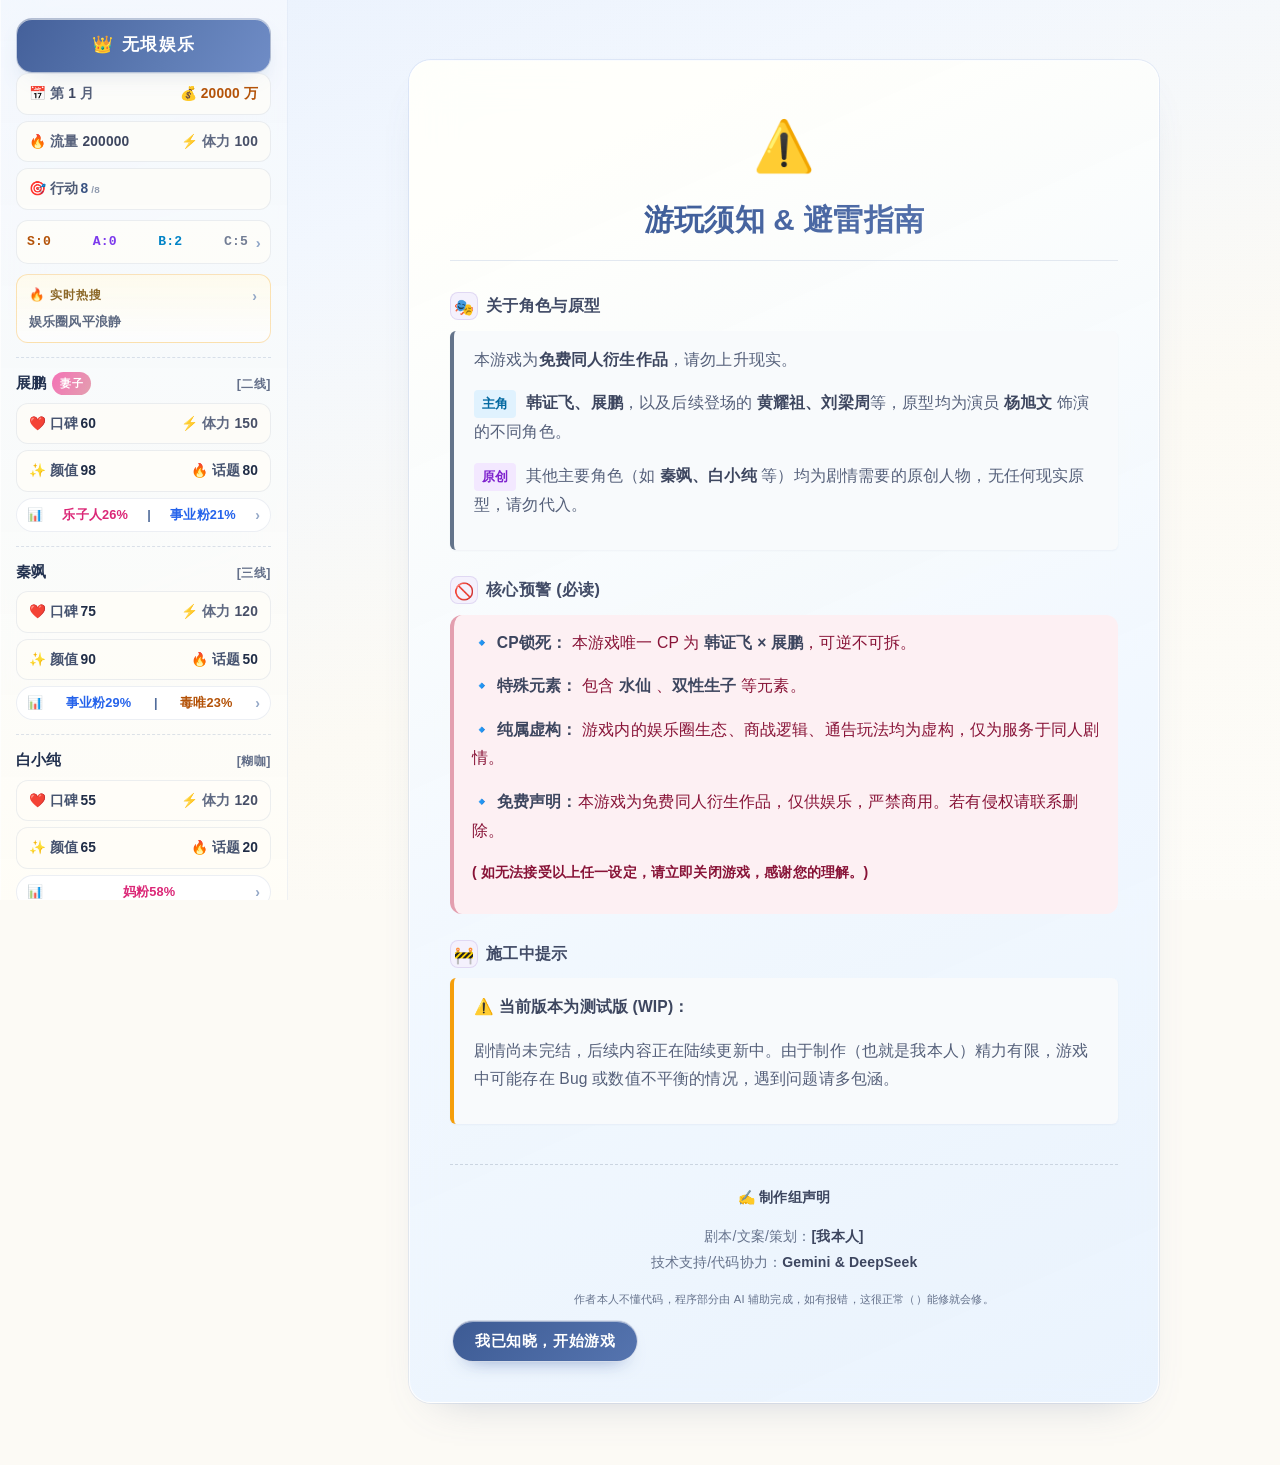
==== commit 144b0f9a: "Force update all files including index.html" ====
--- a/index.html
+++ b/index.html
@@ -1,9069 +1,105 @@
 <!DOCTYPE html>
-<html data-init="no-js">
+<html lang="zh-CN">
 <head>
-<meta charset="UTF-8" />
-<title>经济公司模拟器2.3</title>
-<meta name="viewport" content="width=device-width,initial-scale=1" />
-<meta name="application-name" content="SugarCube" />
-<meta name="version" content="2.37.3" />
-<!--
-
-SugarCube (v2.37.3): A free (gratis and libre) story format.
-
-Copyright © 2013–2021 Thomas Michael Edwards <thomasmedwards@gmail.com>.
-All rights reserved.
-
-Redistribution and use in source and binary forms, with or without
-modification, are permitted provided that the following conditions are met:
-
-1. Redistributions of source code must retain the above copyright notice, this
-   list of conditions and the following disclaimer.
-2. Redistributions in binary form must reproduce the above copyright notice,
-   this list of conditions and the following disclaimer in the documentation
-   and/or other materials provided with the distribution.
-
-THIS SOFTWARE IS PROVIDED BY THE COPYRIGHT HOLDERS AND CONTRIBUTORS "AS IS" AND
-ANY EXPRESS OR IMPLIED WARRANTIES, INCLUDING, BUT NOT LIMITED TO, THE IMPLIED
-WARRANTIES OF MERCHANTABILITY AND FITNESS FOR A PARTICULAR PURPOSE ARE
-DISCLAIMED. IN NO EVENT SHALL THE COPYRIGHT OWNER OR CONTRIBUTORS BE LIABLE FOR
-ANY DIRECT, INDIRECT, INCIDENTAL, SPECIAL, EXEMPLARY, OR CONSEQUENTIAL DAMAGES
-(INCLUDING, BUT NOT LIMITED TO, PROCUREMENT OF SUBSTITUTE GOODS OR SERVICES;
-LOSS OF USE, DATA, OR PROFITS; OR BUSINESS INTERRUPTION) HOWEVER CAUSED AND
-ON ANY THEORY OF LIABILITY, WHETHER IN CONTRACT, STRICT LIABILITY, OR TORT
-(INCLUDING NEGLIGENCE OR OTHERWISE) ARISING IN ANY WAY OUT OF THE USE OF THIS
-SOFTWARE, EVEN IF ADVISED OF THE POSSIBILITY OF SUCH DAMAGE.
-
--->
-<script id="script-libraries" type="text/javascript">
-if(document.head&&document.addEventListener&&document.querySelector&&Object.create&&Object.freeze&&JSON){document.documentElement.setAttribute("data-init", "loading");
-/*! @source http://purl.eligrey.com/github/classList.js/blob/1.2.20171210/classList.js */
-"document"in self&&("classList"in document.createElement("_")&&(!document.createElementNS||"classList"in document.createElementNS("http://www.w3.org/2000/svg","g"))||!function(t){"use strict";if("Element"in t){var e="classList",n="prototype",i=t.Element[n],s=Object,r=String[n].trim||function(){return this.replace(/^\s+|\s+$/g,"")},o=Array[n].indexOf||function(t){for(var e=0,n=this.length;n>e;e++)if(e in this&&this[e]===t)return e;return-1},c=function(t,e){this.name=t,this.code=DOMException[t],this.message=e},a=function(t,e){if(""===e)throw new c("SYNTAX_ERR","The token must not be empty.");if(/\s/.test(e))throw new c("INVALID_CHARACTER_ERR","The token must not contain space characters.");return o.call(t,e)},l=function(t){for(var e=r.call(t.getAttribute("class")||""),n=e?e.split(/\s+/):[],i=0,s=n.length;s>i;i++)this.push(n[i]);this._updateClassName=function(){t.setAttribute("class",this.toString())}},u=l[n]=[],h=function(){return new l(this)};if(c[n]=Error[n],u.item=function(t){return this[t]||null},u.contains=function(t){return~a(this,t+"")},u.add=function(){var t,e=arguments,n=0,i=e.length,s=!1;do t=e[n]+"",~a(this,t)||(this.push(t),s=!0);while(++n<i);s&&this._updateClassName()},u.remove=function(){var t,e,n=arguments,i=0,s=n.length,r=!1;do for(t=n[i]+"",e=a(this,t);~e;)this.splice(e,1),r=!0,e=a(this,t);while(++i<s);r&&this._updateClassName()},u.toggle=function(t,e){var n=this.contains(t),i=n?e!==!0&&"remove":e!==!1&&"add";return i&&this[i](t),e===!0||e===!1?e:!n},u.replace=function(t,e){var n=a(t+"");~n&&(this.splice(n,1,e),this._updateClassName())},u.toString=function(){return this.join(" ")},s.defineProperty){var f={get:h,enumerable:!0,configurable:!0};try{s.defineProperty(i,e,f)}catch(p){void 0!==p.number&&-2146823252!==p.number||(f.enumerable=!1,s.defineProperty(i,e,f))}}else s[n].__defineGetter__&&i.__defineGetter__(e,h)}}(self),function(){"use strict";var t=document.createElement("_");if(t.classList.add("c1","c2"),!t.classList.contains("c2")){var e=function(t){var e=DOMTokenList.prototype[t];DOMTokenList.prototype[t]=function(t){var n,i=arguments.length;for(n=0;i>n;n++)t=arguments[n],e.call(this,t)}};e("add"),e("remove")}if(t.classList.toggle("c3",!1),t.classList.contains("c3")){var n=DOMTokenList.prototype.toggle;DOMTokenList.prototype.toggle=function(t,e){return 1 in arguments&&!this.contains(t)==!e?e:n.call(this,t)}}"replace"in document.createElement("_").classList||(DOMTokenList.prototype.replace=function(t,e){var n=this.toString().split(" "),i=n.indexOf(t+"");~i&&(n=n.slice(i),this.remove.apply(this,n),this.add(e),this.add.apply(this,n.slice(1)))}),t=null}());
-/*!
- * https://github.com/es-shims/es5-shim
- * @license es5-shim Copyright 2009-2020 by contributors, MIT License
- * see https://github.com/es-shims/es5-shim/blob/v4.5.14/LICENSE
- */
-(function(t,r){"use strict";if(typeof define==="function"&&define.amd){define(r)}else if(typeof exports==="object"){module.exports=r()}else{t.returnExports=r()}})(this,function(){var t=Array;var r=t.prototype;var e=Object;var n=e.prototype;var i=Function;var a=i.prototype;var o=String;var f=o.prototype;var u=Number;var l=u.prototype;var s=r.slice;var c=r.splice;var v=r.push;var h=r.unshift;var p=r.concat;var y=r.join;var d=a.call;var g=a.apply;var w=Math.max;var b=Math.min;var T=n.toString;var m=typeof Symbol==="function"&&typeof Symbol.toStringTag==="symbol";var D;var S=Function.prototype.toString,x=/^\s*class /,O=function isES6ClassFn(t){try{var r=S.call(t);var e=r.replace(/\/\/.*\n/g,"");var n=e.replace(/\/\*[.\s\S]*\*\//g,"");var i=n.replace(/\n/gm," ").replace(/ {2}/g," ");return x.test(i)}catch(a){return false}},E=function tryFunctionObject(t){try{if(O(t)){return false}S.call(t);return true}catch(r){return false}},j="[object Function]",I="[object GeneratorFunction]",D=function isCallable(t){if(!t){return false}if(typeof t!=="function"&&typeof t!=="object"){return false}if(m){return E(t)}if(O(t)){return false}var r=T.call(t);return r===j||r===I};var M;var U=RegExp.prototype.exec,$=function tryRegexExec(t){try{U.call(t);return true}catch(r){return false}},F="[object RegExp]";M=function isRegex(t){if(typeof t!=="object"){return false}return m?$(t):T.call(t)===F};var N;var C=String.prototype.valueOf,k=function tryStringObject(t){try{C.call(t);return true}catch(r){return false}},A="[object String]";N=function isString(t){if(typeof t==="string"){return true}if(typeof t!=="object"){return false}return m?k(t):T.call(t)===A};var R=e.defineProperty&&function(){try{var t={};e.defineProperty(t,"x",{enumerable:false,value:t});for(var r in t){return false}return t.x===t}catch(n){return false}}();var P=function(t){var r;if(R){r=function(t,r,n,i){if(!i&&r in t){return}e.defineProperty(t,r,{configurable:true,enumerable:false,writable:true,value:n})}}else{r=function(t,r,e,n){if(!n&&r in t){return}t[r]=e}}return function defineProperties(e,n,i){for(var a in n){if(t.call(n,a)){r(e,a,n[a],i)}}}}(n.hasOwnProperty);var J=function isPrimitive(t){var r=typeof t;return t===null||r!=="object"&&r!=="function"};var Y=u.isNaN||function isActualNaN(t){return t!==t};var z={ToInteger:function ToInteger(t){var r=+t;if(Y(r)){r=0}else if(r!==0&&r!==1/0&&r!==-(1/0)){r=(r>0||-1)*Math.floor(Math.abs(r))}return r},ToPrimitive:function ToPrimitive(t){var r,e,n;if(J(t)){return t}e=t.valueOf;if(D(e)){r=e.call(t);if(J(r)){return r}}n=t.toString;if(D(n)){r=n.call(t);if(J(r)){return r}}throw new TypeError},ToObject:function(t){if(t==null){throw new TypeError("can't convert "+t+" to object")}return e(t)},ToUint32:function ToUint32(t){return t>>>0}};var Z=function Empty(){};P(a,{bind:function bind(t){var r=this;if(!D(r)){throw new TypeError("Function.prototype.bind called on incompatible "+r)}var n=s.call(arguments,1);var a;var o=function(){if(this instanceof a){var i=g.call(r,this,p.call(n,s.call(arguments)));if(e(i)===i){return i}return this}else{return g.call(r,t,p.call(n,s.call(arguments)))}};var f=w(0,r.length-n.length);var u=[];for(var l=0;l<f;l++){v.call(u,"$"+l)}a=i("binder","return function ("+y.call(u,",")+"){ return binder.apply(this, arguments); }")(o);if(r.prototype){Z.prototype=r.prototype;a.prototype=new Z;Z.prototype=null}return a}});var G=d.bind(n.hasOwnProperty);var H=d.bind(n.toString);var W=d.bind(s);var B=g.bind(s);if(typeof document==="object"&&document&&document.documentElement){try{W(document.documentElement.childNodes)}catch(X){var L=W;var q=B;W=function arraySliceIE(t){var r=[];var e=t.length;while(e-- >0){r[e]=t[e]}return q(r,L(arguments,1))};B=function arraySliceApplyIE(t,r){return q(W(t),r)}}}var K=d.bind(f.slice);var Q=d.bind(f.split);var V=d.bind(f.indexOf);var _=d.bind(v);var tt=d.bind(n.propertyIsEnumerable);var rt=d.bind(r.sort);var et=t.isArray||function isArray(t){return H(t)==="[object Array]"};var nt=[].unshift(0)!==1;P(r,{unshift:function(){h.apply(this,arguments);return this.length}},nt);P(t,{isArray:et});var it=e("a");var at=it[0]!=="a"||!(0 in it);var ot=function properlyBoxed(t){var r=true;var e=true;var n=false;if(t){try{t.call("foo",function(t,e,n){if(typeof n!=="object"){r=false}});t.call([1],function(){"use strict";e=typeof this==="string"},"x")}catch(i){n=true}}return!!t&&!n&&r&&e};P(r,{forEach:function forEach(t){var r=z.ToObject(this);var e=at&&N(this)?Q(this,""):r;var n=-1;var i=z.ToUint32(e.length);var a;if(arguments.length>1){a=arguments[1]}if(!D(t)){throw new TypeError("Array.prototype.forEach callback must be a function")}while(++n<i){if(n in e){if(typeof a==="undefined"){t(e[n],n,r)}else{t.call(a,e[n],n,r)}}}}},!ot(r.forEach));P(r,{map:function map(r){var e=z.ToObject(this);var n=at&&N(this)?Q(this,""):e;var i=z.ToUint32(n.length);var a=t(i);var o;if(arguments.length>1){o=arguments[1]}if(!D(r)){throw new TypeError("Array.prototype.map callback must be a function")}for(var f=0;f<i;f++){if(f in n){if(typeof o==="undefined"){a[f]=r(n[f],f,e)}else{a[f]=r.call(o,n[f],f,e)}}}return a}},!ot(r.map));P(r,{filter:function filter(t){var r=z.ToObject(this);var e=at&&N(this)?Q(this,""):r;var n=z.ToUint32(e.length);var i=[];var a;var o;if(arguments.length>1){o=arguments[1]}if(!D(t)){throw new TypeError("Array.prototype.filter callback must be a function")}for(var f=0;f<n;f++){if(f in e){a=e[f];if(typeof o==="undefined"?t(a,f,r):t.call(o,a,f,r)){_(i,a)}}}return i}},!ot(r.filter));P(r,{every:function every(t){var r=z.ToObject(this);var e=at&&N(this)?Q(this,""):r;var n=z.ToUint32(e.length);var i;if(arguments.length>1){i=arguments[1]}if(!D(t)){throw new TypeError("Array.prototype.every callback must be a function")}for(var a=0;a<n;a++){if(a in e&&!(typeof i==="undefined"?t(e[a],a,r):t.call(i,e[a],a,r))){return false}}return true}},!ot(r.every));P(r,{some:function some(t){var r=z.ToObject(this);var e=at&&N(this)?Q(this,""):r;var n=z.ToUint32(e.length);var i;if(arguments.length>1){i=arguments[1]}if(!D(t)){throw new TypeError("Array.prototype.some callback must be a function")}for(var a=0;a<n;a++){if(a in e&&(typeof i==="undefined"?t(e[a],a,r):t.call(i,e[a],a,r))){return true}}return false}},!ot(r.some));var ft=false;if(r.reduce){ft=typeof r.reduce.call("es5",function(t,r,e,n){return n})==="object"}P(r,{reduce:function reduce(t){var r=z.ToObject(this);var e=at&&N(this)?Q(this,""):r;var n=z.ToUint32(e.length);if(!D(t)){throw new TypeError("Array.prototype.reduce callback must be a function")}if(n===0&&arguments.length===1){throw new TypeError("reduce of empty array with no initial value")}var i=0;var a;if(arguments.length>=2){a=arguments[1]}else{do{if(i in e){a=e[i++];break}if(++i>=n){throw new TypeError("reduce of empty array with no initial value")}}while(true)}for(;i<n;i++){if(i in e){a=t(a,e[i],i,r)}}return a}},!ft);var ut=false;if(r.reduceRight){ut=typeof r.reduceRight.call("es5",function(t,r,e,n){return n})==="object"}P(r,{reduceRight:function reduceRight(t){var r=z.ToObject(this);var e=at&&N(this)?Q(this,""):r;var n=z.ToUint32(e.length);if(!D(t)){throw new TypeError("Array.prototype.reduceRight callback must be a function")}if(n===0&&arguments.length===1){throw new TypeError("reduceRight of empty array with no initial value")}var i;var a=n-1;if(arguments.length>=2){i=arguments[1]}else{do{if(a in e){i=e[a--];break}if(--a<0){throw new TypeError("reduceRight of empty array with no initial value")}}while(true)}if(a<0){return i}do{if(a in e){i=t(i,e[a],a,r)}}while(a--);return i}},!ut);var lt=r.indexOf&&[0,1].indexOf(1,2)!==-1;P(r,{indexOf:function indexOf(t){var r=at&&N(this)?Q(this,""):z.ToObject(this);var e=z.ToUint32(r.length);if(e===0){return-1}var n=0;if(arguments.length>1){n=z.ToInteger(arguments[1])}n=n>=0?n:w(0,e+n);for(;n<e;n++){if(n in r&&r[n]===t){return n}}return-1}},lt);var st=r.lastIndexOf&&[0,1].lastIndexOf(0,-3)!==-1;P(r,{lastIndexOf:function lastIndexOf(t){var r=at&&N(this)?Q(this,""):z.ToObject(this);var e=z.ToUint32(r.length);if(e===0){return-1}var n=e-1;if(arguments.length>1){n=b(n,z.ToInteger(arguments[1]))}n=n>=0?n:e-Math.abs(n);for(;n>=0;n--){if(n in r&&t===r[n]){return n}}return-1}},st);var ct=function(){var t=[1,2];var r=t.splice();return t.length===2&&et(r)&&r.length===0}();P(r,{splice:function splice(t,r){if(arguments.length===0){return[]}else{return c.apply(this,arguments)}}},!ct);var vt=function(){var t={};r.splice.call(t,0,0,1);return t.length===1}();P(r,{splice:function splice(t,r){if(arguments.length===0){return[]}var e=arguments;this.length=w(z.ToInteger(this.length),0);if(arguments.length>0&&typeof r!=="number"){e=W(arguments);if(e.length<2){_(e,this.length-t)}else{e[1]=z.ToInteger(r)}}return c.apply(this,e)}},!vt);var ht=function(){var r=new t(1e5);r[8]="x";r.splice(1,1);return r.indexOf("x")===7}();var pt=function(){var t=256;var r=[];r[t]="a";r.splice(t+1,0,"b");return r[t]==="a"}();P(r,{splice:function splice(t,r){var e=z.ToObject(this);var n=[];var i=z.ToUint32(e.length);var a=z.ToInteger(t);var f=a<0?w(i+a,0):b(a,i);var u=arguments.length===0?0:arguments.length===1?i-f:b(w(z.ToInteger(r),0),i-f);var l=0;var s;while(l<u){s=o(f+l);if(G(e,s)){n[l]=e[s]}l+=1}var c=W(arguments,2);var v=c.length;var h;if(v<u){l=f;var p=i-u;while(l<p){s=o(l+u);h=o(l+v);if(G(e,s)){e[h]=e[s]}else{delete e[h]}l+=1}l=i;var y=i-u+v;while(l>y){delete e[l-1];l-=1}}else if(v>u){l=i-u;while(l>f){s=o(l+u-1);h=o(l+v-1);if(G(e,s)){e[h]=e[s]}else{delete e[h]}l-=1}}l=f;for(var d=0;d<c.length;++d){e[l]=c[d];l+=1}e.length=i-u+v;return n}},!ht||!pt);var yt=r.join;var dt;try{dt=Array.prototype.join.call("123",",")!=="1,2,3"}catch(X){dt=true}if(dt){P(r,{join:function join(t){var r=typeof t==="undefined"?",":t;return yt.call(N(this)?Q(this,""):this,r)}},dt)}var gt=[1,2].join(undefined)!=="1,2";if(gt){P(r,{join:function join(t){var r=typeof t==="undefined"?",":t;return yt.call(this,r)}},gt)}var wt=function push(t){var r=z.ToObject(this);var e=z.ToUint32(r.length);var n=0;while(n<arguments.length){r[e+n]=arguments[n];n+=1}r.length=e+n;return e+n};var bt=function(){var t={};var r=Array.prototype.push.call(t,undefined);return r!==1||t.length!==1||typeof t[0]!=="undefined"||!G(t,0)}();P(r,{push:function push(t){if(et(this)){return v.apply(this,arguments)}return wt.apply(this,arguments)}},bt);var Tt=function(){var t=[];var r=t.push(undefined);return r!==1||t.length!==1||typeof t[0]!=="undefined"||!G(t,0)}();P(r,{push:wt},Tt);P(r,{slice:function(t,r){var e=N(this)?Q(this,""):this;return B(e,arguments)}},at);var mt=function(){try{[1,2].sort(null)}catch(t){try{[1,2].sort({})}catch(r){return false}}return true}();var Dt=function(){try{[1,2].sort(/a/);return false}catch(t){}return true}();var St=function(){try{[1,2].sort(undefined);return true}catch(t){}return false}();P(r,{sort:function sort(t){if(typeof t==="undefined"){return rt(this)}if(!D(t)){throw new TypeError("Array.prototype.sort callback must be a function")}return rt(this,t)}},mt||!St||!Dt);var xt=!tt({toString:null},"toString");var Ot=tt(function(){},"prototype");var Et=!G("x","0");var jt=function(t){var r=t.constructor;return r&&r.prototype===t};var It={$applicationCache:true,$console:true,$external:true,$frame:true,$frameElement:true,$frames:true,$innerHeight:true,$innerWidth:true,$onmozfullscreenchange:true,$onmozfullscreenerror:true,$outerHeight:true,$outerWidth:true,$pageXOffset:true,$pageYOffset:true,$parent:true,$scrollLeft:true,$scrollTop:true,$scrollX:true,$scrollY:true,$self:true,$webkitIndexedDB:true,$webkitStorageInfo:true,$window:true,$width:true,$height:true,$top:true,$localStorage:true};var Mt=function(){if(typeof window==="undefined"){return false}for(var t in window){try{if(!It["$"+t]&&G(window,t)&&window[t]!==null&&typeof window[t]==="object"){jt(window[t])}}catch(r){return true}}return false}();var Ut=function(t){if(typeof window==="undefined"||!Mt){return jt(t)}try{return jt(t)}catch(r){return false}};var $t=["toString","toLocaleString","valueOf","hasOwnProperty","isPrototypeOf","propertyIsEnumerable","constructor"];var Ft=$t.length;var Nt=function isArguments(t){return H(t)==="[object Arguments]"};var Ct=function isArguments(t){return t!==null&&typeof t==="object"&&typeof t.length==="number"&&t.length>=0&&!et(t)&&D(t.callee)};var kt=Nt(arguments)?Nt:Ct;P(e,{keys:function keys(t){var r=D(t);var e=kt(t);var n=t!==null&&typeof t==="object";var i=n&&N(t);if(!n&&!r&&!e){throw new TypeError("Object.keys called on a non-object")}var a=[];var f=Ot&&r;if(i&&Et||e){for(var u=0;u<t.length;++u){_(a,o(u))}}if(!e){for(var l in t){if(!(f&&l==="prototype")&&G(t,l)){_(a,o(l))}}}if(xt){var s=Ut(t);for(var c=0;c<Ft;c++){var v=$t[c];if(!(s&&v==="constructor")&&G(t,v)){_(a,v)}}}return a}});var At=e.keys&&function(){return e.keys(arguments).length===2}(1,2);var Rt=e.keys&&function(){var t=e.keys(arguments);return arguments.length!==1||t.length!==1||t[0]!==1}(1);var Pt=e.keys;P(e,{keys:function keys(t){if(kt(t)){return Pt(W(t))}else{return Pt(t)}}},!At||Rt);var Jt=new Date(-0xc782b5b342b24).getUTCMonth()!==0;var Yt=new Date(-0x55d318d56a724);var zt=new Date(14496624e5);var Zt=Yt.toUTCString()!=="Mon, 01 Jan -45875 11:59:59 GMT";var Gt;var Ht;var Wt=Yt.getTimezoneOffset();if(Wt<-720){Gt=Yt.toDateString()!=="Tue Jan 02 -45875";Ht=!/^Thu Dec 10 2015 \d\d:\d\d:\d\d GMT[-+]\d\d\d\d(?: |$)/.test(String(zt))}else{Gt=Yt.toDateString()!=="Mon Jan 01 -45875";Ht=!/^Wed Dec 09 2015 \d\d:\d\d:\d\d GMT[-+]\d\d\d\d(?: |$)/.test(String(zt))}var Bt=d.bind(Date.prototype.getFullYear);var Xt=d.bind(Date.prototype.getMonth);var Lt=d.bind(Date.prototype.getDate);var qt=d.bind(Date.prototype.getUTCFullYear);var Kt=d.bind(Date.prototype.getUTCMonth);var Qt=d.bind(Date.prototype.getUTCDate);var Vt=d.bind(Date.prototype.getUTCDay);var _t=d.bind(Date.prototype.getUTCHours);var tr=d.bind(Date.prototype.getUTCMinutes);var rr=d.bind(Date.prototype.getUTCSeconds);var er=d.bind(Date.prototype.getUTCMilliseconds);var nr=["Sun","Mon","Tue","Wed","Thu","Fri","Sat"];var ir=["Jan","Feb","Mar","Apr","May","Jun","Jul","Aug","Sep","Oct","Nov","Dec"];var ar=function daysInMonth(t,r){return Lt(new Date(r,t,0))};P(Date.prototype,{getFullYear:function getFullYear(){if(!this||!(this instanceof Date)){throw new TypeError("this is not a Date object.")}var t=Bt(this);if(t<0&&Xt(this)>11){return t+1}return t},getMonth:function getMonth(){if(!this||!(this instanceof Date)){throw new TypeError("this is not a Date object.")}var t=Bt(this);var r=Xt(this);if(t<0&&r>11){return 0}return r},getDate:function getDate(){if(!this||!(this instanceof Date)){throw new TypeError("this is not a Date object.")}var t=Bt(this);var r=Xt(this);var e=Lt(this);if(t<0&&r>11){if(r===12){return e}var n=ar(0,t+1);return n-e+1}return e},getUTCFullYear:function getUTCFullYear(){if(!this||!(this instanceof Date)){throw new TypeError("this is not a Date object.")}var t=qt(this);if(t<0&&Kt(this)>11){return t+1}return t},getUTCMonth:function getUTCMonth(){if(!this||!(this instanceof Date)){throw new TypeError("this is not a Date object.")}var t=qt(this);var r=Kt(this);if(t<0&&r>11){return 0}return r},getUTCDate:function getUTCDate(){if(!this||!(this instanceof Date)){throw new TypeError("this is not a Date object.")}var t=qt(this);var r=Kt(this);var e=Qt(this);if(t<0&&r>11){if(r===12){return e}var n=ar(0,t+1);return n-e+1}return e}},Jt);P(Date.prototype,{toUTCString:function toUTCString(){if(!this||!(this instanceof Date)){throw new TypeError("this is not a Date object.")}var t=Vt(this);var r=Qt(this);var e=Kt(this);var n=qt(this);var i=_t(this);var a=tr(this);var o=rr(this);return nr[t]+", "+(r<10?"0"+r:r)+" "+ir[e]+" "+n+" "+(i<10?"0"+i:i)+":"+(a<10?"0"+a:a)+":"+(o<10?"0"+o:o)+" GMT"}},Jt||Zt);P(Date.prototype,{toDateString:function toDateString(){if(!this||!(this instanceof Date)){throw new TypeError("this is not a Date object.")}var t=this.getDay();var r=this.getDate();var e=this.getMonth();var n=this.getFullYear();return nr[t]+" "+ir[e]+" "+(r<10?"0"+r:r)+" "+n}},Jt||Gt);if(Jt||Ht){Date.prototype.toString=function toString(){if(!this||!(this instanceof Date)){throw new TypeError("this is not a Date object.")}var t=this.getDay();var r=this.getDate();var e=this.getMonth();var n=this.getFullYear();var i=this.getHours();var a=this.getMinutes();var o=this.getSeconds();var f=this.getTimezoneOffset();var u=Math.floor(Math.abs(f)/60);var l=Math.floor(Math.abs(f)%60);return nr[t]+" "+ir[e]+" "+(r<10?"0"+r:r)+" "+n+" "+(i<10?"0"+i:i)+":"+(a<10?"0"+a:a)+":"+(o<10?"0"+o:o)+" GMT"+(f>0?"-":"+")+(u<10?"0"+u:u)+(l<10?"0"+l:l)};if(R){e.defineProperty(Date.prototype,"toString",{configurable:true,enumerable:false,writable:true})}}var or=-621987552e5;var fr="-000001";var ur=Date.prototype.toISOString&&new Date(or).toISOString().indexOf(fr)===-1;var lr=Date.prototype.toISOString&&new Date(-1).toISOString()!=="1969-12-31T23:59:59.999Z";var sr=d.bind(Date.prototype.getTime);P(Date.prototype,{toISOString:function toISOString(){if(!isFinite(this)||!isFinite(sr(this))){throw new RangeError("Date.prototype.toISOString called on non-finite value.")}var t=qt(this);var r=Kt(this);t+=Math.floor(r/12);r=(r%12+12)%12;var e=[r+1,Qt(this),_t(this),tr(this),rr(this)];t=(t<0?"-":t>9999?"+":"")+K("00000"+Math.abs(t),0<=t&&t<=9999?-4:-6);for(var n=0;n<e.length;++n){e[n]=K("00"+e[n],-2)}return t+"-"+W(e,0,2).join("-")+"T"+W(e,2).join(":")+"."+K("000"+er(this),-3)+"Z"}},ur||lr);var cr=function(){try{return Date.prototype.toJSON&&new Date(NaN).toJSON()===null&&new Date(or).toJSON().indexOf(fr)!==-1&&Date.prototype.toJSON.call({toISOString:function(){return true}})}catch(t){return false}}();if(!cr){Date.prototype.toJSON=function toJSON(t){var r=e(this);var n=z.ToPrimitive(r);if(typeof n==="number"&&!isFinite(n)){return null}var i=r.toISOString;if(!D(i)){throw new TypeError("toISOString property is not callable")}return i.call(r)}}var vr=Date.parse("+033658-09-27T01:46:40.000Z")===1e15;var hr=!isNaN(Date.parse("2012-04-04T24:00:00.500Z"))||!isNaN(Date.parse("2012-11-31T23:59:59.000Z"))||!isNaN(Date.parse("2012-12-31T23:59:60.000Z"));var pr=isNaN(Date.parse("2000-01-01T00:00:00.000Z"));if(pr||hr||!vr){var yr=Math.pow(2,31)-1;var dr=Y(new Date(1970,0,1,0,0,0,yr+1).getTime());Date=function(t){var r=function Date(e,n,i,a,f,u,l){var s=arguments.length;var c;if(this instanceof t){var v=u;var h=l;if(dr&&s>=7&&l>yr){var p=Math.floor(l/yr)*yr;var y=Math.floor(p/1e3);v+=y;h-=y*1e3}c=s===1&&o(e)===e?new t(r.parse(e)):s>=7?new t(e,n,i,a,f,v,h):s>=6?new t(e,n,i,a,f,v):s>=5?new t(e,n,i,a,f):s>=4?new t(e,n,i,a):s>=3?new t(e,n,i):s>=2?new t(e,n):s>=1?new t(e instanceof t?+e:e):new t}else{c=t.apply(this,arguments)}if(!J(c)){P(c,{constructor:r},true)}return c};var e=new RegExp("^"+"(\\d{4}|[+-]\\d{6})"+"(?:-(\\d{2})"+"(?:-(\\d{2})"+"(?:"+"T(\\d{2})"+":(\\d{2})"+"(?:"+":(\\d{2})"+"(?:(\\.\\d{1,}))?"+")?"+"("+"Z|"+"(?:"+"([-+])"+"(\\d{2})"+":(\\d{2})"+")"+")?)?)?)?"+"$");var n=[0,31,59,90,120,151,181,212,243,273,304,334,365];var i=function dayFromMonth(t,r){var e=r>1?1:0;return n[r]+Math.floor((t-1969+e)/4)-Math.floor((t-1901+e)/100)+Math.floor((t-1601+e)/400)+365*(t-1970)};var a=function toUTC(r){var e=0;var n=r;if(dr&&n>yr){var i=Math.floor(n/yr)*yr;var a=Math.floor(i/1e3);e+=a;n-=a*1e3}return u(new t(1970,0,1,0,0,e,n))};for(var f in t){if(G(t,f)){r[f]=t[f]}}P(r,{now:t.now,UTC:t.UTC},true);r.prototype=t.prototype;P(r.prototype,{constructor:r},true);var l=function parse(r){var n=e.exec(r);if(n){var o=u(n[1]),f=u(n[2]||1)-1,l=u(n[3]||1)-1,s=u(n[4]||0),c=u(n[5]||0),v=u(n[6]||0),h=Math.floor(u(n[7]||0)*1e3),p=Boolean(n[4]&&!n[8]),y=n[9]==="-"?1:-1,d=u(n[10]||0),g=u(n[11]||0),w;var b=c>0||v>0||h>0;if(s<(b?24:25)&&c<60&&v<60&&h<1e3&&f>-1&&f<12&&d<24&&g<60&&l>-1&&l<i(o,f+1)-i(o,f)){w=((i(o,f)+l)*24+s+d*y)*60;w=((w+c+g*y)*60+v)*1e3+h;if(p){w=a(w)}if(-864e13<=w&&w<=864e13){return w}}return NaN}return t.parse.apply(this,arguments)};P(r,{parse:l});return r}(Date)}if(!Date.now){Date.now=function now(){return(new Date).getTime()}}var gr=l.toFixed&&(8e-5.toFixed(3)!=="0.000"||.9.toFixed(0)!=="1"||1.255.toFixed(2)!=="1.25"||(1000000000000000128).toFixed(0)!=="1000000000000000128");var wr={base:1e7,size:6,data:[0,0,0,0,0,0],multiply:function multiply(t,r){var e=-1;var n=r;while(++e<wr.size){n+=t*wr.data[e];wr.data[e]=n%wr.base;n=Math.floor(n/wr.base)}},divide:function divide(t){var r=wr.size;var e=0;while(--r>=0){e+=wr.data[r];wr.data[r]=Math.floor(e/t);e=e%t*wr.base}},numToString:function numToString(){var t=wr.size;var r="";while(--t>=0){if(r!==""||t===0||wr.data[t]!==0){var e=o(wr.data[t]);if(r===""){r=e}else{r+=K("0000000",0,7-e.length)+e}}}return r},pow:function pow(t,r,e){return r===0?e:r%2===1?pow(t,r-1,e*t):pow(t*t,r/2,e)},log:function log(t){var r=0;var e=t;while(e>=4096){r+=12;e/=4096}while(e>=2){r+=1;e/=2}return r}};var br=function toFixed(t){var r,e,n,i,a,f,l,s;r=u(t);r=Y(r)?0:Math.floor(r);if(r<0||r>20){throw new RangeError("Number.toFixed called with invalid number of decimals")}e=u(this);if(Y(e)){return"NaN"}if(e<=-1e21||e>=1e21){return o(e)}n="";if(e<0){n="-";e=-e}i="0";if(e>1e-21){a=wr.log(e*wr.pow(2,69,1))-69;f=a<0?e*wr.pow(2,-a,1):e/wr.pow(2,a,1);f*=4503599627370496;a=52-a;if(a>0){wr.multiply(0,f);l=r;while(l>=7){wr.multiply(1e7,0);l-=7}wr.multiply(wr.pow(10,l,1),0);l=a-1;while(l>=23){wr.divide(1<<23);l-=23}wr.divide(1<<l);wr.multiply(1,1);wr.divide(2);i=wr.numToString()}else{wr.multiply(0,f);wr.multiply(1<<-a,0);i=wr.numToString()+K("0.00000000000000000000",2,2+r)}}if(r>0){s=i.length;if(s<=r){i=n+K("0.0000000000000000000",0,r-s+2)+i}else{i=n+K(i,0,s-r)+"."+K(i,s-r)}}else{i=n+i}return i};P(l,{toFixed:br},gr);var Tr=function(){try{return 1..toPrecision(undefined)==="1"}catch(t){return true}}();var mr=l.toPrecision;P(l,{toPrecision:function toPrecision(t){return typeof t==="undefined"?mr.call(this):mr.call(this,t)}},Tr);if("ab".split(/(?:ab)*/).length!==2||".".split(/(.?)(.?)/).length!==4||"tesst".split(/(s)*/)[1]==="t"||"test".split(/(?:)/,-1).length!==4||"".split(/.?/).length||".".split(/()()/).length>1){(function(){var t=typeof/()??/.exec("")[1]==="undefined";var r=Math.pow(2,32)-1;f.split=function(e,n){var i=String(this);if(typeof e==="undefined"&&n===0){return[]}if(!M(e)){return Q(this,e,n)}var a=[];var o=(e.ignoreCase?"i":"")+(e.multiline?"m":"")+(e.unicode?"u":"")+(e.sticky?"y":""),f=0,u,l,s,c;var h=new RegExp(e.source,o+"g");if(!t){u=new RegExp("^"+h.source+"$(?!\\s)",o)}var p=typeof n==="undefined"?r:z.ToUint32(n);l=h.exec(i);while(l){s=l.index+l[0].length;if(s>f){_(a,K(i,f,l.index));if(!t&&l.length>1){l[0].replace(u,function(){for(var t=1;t<arguments.length-2;t++){if(typeof arguments[t]==="undefined"){l[t]=void 0}}})}if(l.length>1&&l.index<i.length){v.apply(a,W(l,1))}c=l[0].length;f=s;if(a.length>=p){break}}if(h.lastIndex===l.index){h.lastIndex++}l=h.exec(i)}if(f===i.length){if(c||!h.test("")){_(a,"")}}else{_(a,K(i,f))}return a.length>p?W(a,0,p):a}})()}else if("0".split(void 0,0).length){f.split=function split(t,r){if(typeof t==="undefined"&&r===0){return[]}return Q(this,t,r)}}var Dr=f.replace;var Sr=function(){var t=[];"x".replace(/x(.)?/g,function(r,e){_(t,e)});return t.length===1&&typeof t[0]==="undefined"}();if(!Sr){f.replace=function replace(t,r){var e=D(r);var n=M(t)&&/\)[*?]/.test(t.source);if(!e||!n){return Dr.call(this,t,r)}else{var i=function(e){var n=arguments.length;var i=t.lastIndex;t.lastIndex=0;var a=t.exec(e)||[];t.lastIndex=i;_(a,arguments[n-2],arguments[n-1]);return r.apply(this,a)};return Dr.call(this,t,i)}}}var xr=f.substr;var Or="".substr&&"0b".substr(-1)!=="b";P(f,{substr:function substr(t,r){var e=t;if(t<0){e=w(this.length+t,0)}return xr.call(this,e,r)}},Or);var Er="\t\n\x0B\f\r \xa0\u1680\u2000\u2001\u2002\u2003"+"\u2004\u2005\u2006\u2007\u2008\u2009\u200a\u202f\u205f\u3000\u2028"+"\u2029\ufeff";var jr="\u200b";var Ir="["+Er+"]";var Mr=new RegExp("^"+Ir+Ir+"*");var Ur=new RegExp(Ir+Ir+"*$");var $r=f.trim&&(Er.trim()||!jr.trim());P(f,{trim:function trim(){if(typeof this==="undefined"||this===null){throw new TypeError("can't convert "+this+" to object")}return o(this).replace(Mr,"").replace(Ur,"")}},$r);var Fr=d.bind(String.prototype.trim);var Nr=f.lastIndexOf&&"abc\u3042\u3044".lastIndexOf("\u3042\u3044",2)!==-1;P(f,{lastIndexOf:function lastIndexOf(t){if(typeof this==="undefined"||this===null){throw new TypeError("can't convert "+this+" to object")}var r=o(this);var e=o(t);var n=arguments.length>1?u(arguments[1]):NaN;var i=Y(n)?Infinity:z.ToInteger(n);var a=b(w(i,0),r.length);var f=e.length;var l=a+f;while(l>0){l=w(0,l-f);var s=V(K(r,l,a+f),e);if(s!==-1){return l+s}}return-1}},Nr);var Cr=f.lastIndexOf;P(f,{lastIndexOf:function lastIndexOf(t){return Cr.apply(this,arguments)}},f.lastIndexOf.length!==1);if(parseInt(Er+"08")!==8||parseInt(Er+"0x16")!==22){parseInt=function(t){var r=/^[-+]?0[xX]/;return function parseInt(e,n){if(typeof e==="symbol"){""+e}var i=Fr(String(e));var a=u(n)||(r.test(i)?16:10);return t(i,a)}}(parseInt)}if(1/parseFloat("-0")!==-Infinity){parseFloat=function(t){return function parseFloat(r){var e=Fr(String(r));var n=t(e);return n===0&&K(e,0,1)==="-"?-0:n}}(parseFloat)}if(String(new RangeError("test"))!=="RangeError: test"){var kr=function toString(){if(typeof this==="undefined"||this===null){throw new TypeError("can't convert "+this+" to object")}var t=this.name;if(typeof t==="undefined"){t="Error"}else if(typeof t!=="string"){t=o(t)}var r=this.message;if(typeof r==="undefined"){r=""}else if(typeof r!=="string"){r=o(r)}if(!t){return r}if(!r){return t}return t+": "+r};Error.prototype.toString=kr}if(R){var Ar=function(t,r){if(tt(t,r)){var e=Object.getOwnPropertyDescriptor(t,r);if(e.configurable){e.enumerable=false;Object.defineProperty(t,r,e)}}};Ar(Error.prototype,"message");if(Error.prototype.message!==""){Error.prototype.message=""}Ar(Error.prototype,"name")}if(String(/a/gim)!=="/a/gim"){var Rr=function toString(){var t="/"+this.source+"/";if(this.global){t+="g"}if(this.ignoreCase){t+="i"}if(this.multiline){t+="m"}return t};RegExp.prototype.toString=Rr}});
-/*!
- * https://github.com/paulmillr/es6-shim
- * @license es6-shim Copyright 2013-2016 by Paul Miller (http://paulmillr.com)
- *   and contributors,  MIT License
- * es6-shim: v0.35.4
- * see https://github.com/paulmillr/es6-shim/blob/0.35.4/LICENSE
- * Details and documentation:
- * https://github.com/paulmillr/es6-shim/
- */
-(function(e,t){if(typeof define==="function"&&define.amd){define(t)}else if(typeof exports==="object"){module.exports=t()}else{e.returnExports=t()}})(this,function(){"use strict";var e=Function.call.bind(Function.apply);var t=Function.call.bind(Function.call);var r=Array.isArray;var n=Object.keys;var o=function notThunker(t){return function notThunk(){return!e(t,this,arguments)}};var i=function(e){try{e();return false}catch(t){return true}};var a=function valueOrFalseIfThrows(e){try{return e()}catch(t){return false}};var u=o(i);var f=function(){return!i(function(){return Object.defineProperty({},"x",{get:function(){}})})};var s=!!Object.defineProperty&&f();var c=function foo(){}.name==="foo";var l=Function.call.bind(Array.prototype.forEach);var p=Function.call.bind(Array.prototype.reduce);var v=Function.call.bind(Array.prototype.filter);var y=Function.call.bind(Array.prototype.some);var h=function(e,t,r,n){if(!n&&t in e){return}if(s){Object.defineProperty(e,t,{configurable:true,enumerable:false,writable:true,value:r})}else{e[t]=r}};var b=function(e,t,r){l(n(t),function(n){var o=t[n];h(e,n,o,!!r)})};var g=Function.call.bind(Object.prototype.toString);var d=typeof/abc/==="function"?function IsCallableSlow(e){return typeof e==="function"&&g(e)==="[object Function]"}:function IsCallableFast(e){return typeof e==="function"};var m={getter:function(e,t,r){if(!s){throw new TypeError("getters require true ES5 support")}Object.defineProperty(e,t,{configurable:true,enumerable:false,get:r})},proxy:function(e,t,r){if(!s){throw new TypeError("getters require true ES5 support")}var n=Object.getOwnPropertyDescriptor(e,t);Object.defineProperty(r,t,{configurable:n.configurable,enumerable:n.enumerable,get:function getKey(){return e[t]},set:function setKey(r){e[t]=r}})},redefine:function(e,t,r){if(s){var n=Object.getOwnPropertyDescriptor(e,t);n.value=r;Object.defineProperty(e,t,n)}else{e[t]=r}},defineByDescriptor:function(e,t,r){if(s){Object.defineProperty(e,t,r)}else if("value"in r){e[t]=r.value}},preserveToString:function(e,t){if(t&&d(t.toString)){h(e,"toString",t.toString.bind(t),true)}}};var O=Object.create||function(e,t){var r=function Prototype(){};r.prototype=e;var o=new r;if(typeof t!=="undefined"){n(t).forEach(function(e){m.defineByDescriptor(o,e,t[e])})}return o};var w=function(e,t){if(!Object.setPrototypeOf){return false}return a(function(){var r=function Subclass(t){var r=new e(t);Object.setPrototypeOf(r,Subclass.prototype);return r};Object.setPrototypeOf(r,e);r.prototype=O(e.prototype,{constructor:{value:r}});return t(r)})};var j=function(){if(typeof self!=="undefined"){return self}if(typeof window!=="undefined"){return window}if(typeof global!=="undefined"){return global}throw new Error("unable to locate global object")};var S=j();var T=S.isFinite;var I=Function.call.bind(String.prototype.indexOf);var E=Function.apply.bind(Array.prototype.indexOf);var P=Function.call.bind(Array.prototype.concat);var C=Function.call.bind(String.prototype.slice);var M=Function.call.bind(Array.prototype.push);var x=Function.apply.bind(Array.prototype.push);var N=Function.call.bind(Array.prototype.shift);var A=Math.max;var R=Math.min;var _=Math.floor;var k=Math.abs;var L=Math.exp;var F=Math.log;var D=Math.sqrt;var z=Function.call.bind(Object.prototype.hasOwnProperty);var q;var W=function(){};var G=S.Map;var H=G&&G.prototype["delete"];var V=G&&G.prototype.get;var B=G&&G.prototype.has;var U=G&&G.prototype.set;var $=S.Symbol||{};var J=$.species||"@@species";var X=Number.isNaN||function isNaN(e){return e!==e};var K=Number.isFinite||function isFinite(e){return typeof e==="number"&&T(e)};var Z=d(Math.sign)?Math.sign:function sign(e){var t=Number(e);if(t===0){return t}if(X(t)){return t}return t<0?-1:1};var Y=function log1p(e){var t=Number(e);if(t<-1||X(t)){return NaN}if(t===0||t===Infinity){return t}if(t===-1){return-Infinity}return 1+t-1===0?t:t*(F(1+t)/(1+t-1))};var Q=function isArguments(e){return g(e)==="[object Arguments]"};var ee=function isArguments(e){return e!==null&&typeof e==="object"&&typeof e.length==="number"&&e.length>=0&&g(e)!=="[object Array]"&&g(e.callee)==="[object Function]"};var te=Q(arguments)?Q:ee;var re={primitive:function(e){return e===null||typeof e!=="function"&&typeof e!=="object"},string:function(e){return g(e)==="[object String]"},regex:function(e){return g(e)==="[object RegExp]"},symbol:function(e){return typeof S.Symbol==="function"&&typeof e==="symbol"}};var ne=function overrideNative(e,t,r){var n=e[t];h(e,t,r,true);m.preserveToString(e[t],n)};var oe=typeof $==="function"&&typeof $["for"]==="function"&&re.symbol($());var ie=re.symbol($.iterator)?$.iterator:"_es6-shim iterator_";if(S.Set&&typeof(new S.Set)["@@iterator"]==="function"){ie="@@iterator"}if(!S.Reflect){h(S,"Reflect",{},true)}var ae=S.Reflect;var ue=String;var fe=typeof document==="undefined"||!document?null:document.all;var se=fe==null?function isNullOrUndefined(e){return e==null}:function isNullOrUndefinedAndNotDocumentAll(e){return e==null&&e!==fe};var ce={Call:function Call(t,r){var n=arguments.length>2?arguments[2]:[];if(!ce.IsCallable(t)){throw new TypeError(t+" is not a function")}return e(t,r,n)},RequireObjectCoercible:function(e,t){if(se(e)){throw new TypeError(t||"Cannot call method on "+e)}return e},TypeIsObject:function(e){if(e===void 0||e===null||e===true||e===false){return false}return typeof e==="function"||typeof e==="object"||e===fe},ToObject:function(e,t){return Object(ce.RequireObjectCoercible(e,t))},IsCallable:d,IsConstructor:function(e){return ce.IsCallable(e)},ToInt32:function(e){return ce.ToNumber(e)>>0},ToUint32:function(e){return ce.ToNumber(e)>>>0},ToNumber:function(e){if(g(e)==="[object Symbol]"){throw new TypeError("Cannot convert a Symbol value to a number")}return+e},ToInteger:function(e){var t=ce.ToNumber(e);if(X(t)){return 0}if(t===0||!K(t)){return t}return(t>0?1:-1)*_(k(t))},ToLength:function(e){var t=ce.ToInteger(e);if(t<=0){return 0}if(t>Number.MAX_SAFE_INTEGER){return Number.MAX_SAFE_INTEGER}return t},SameValue:function(e,t){if(e===t){if(e===0){return 1/e===1/t}return true}return X(e)&&X(t)},SameValueZero:function(e,t){return e===t||X(e)&&X(t)},IsIterable:function(e){return ce.TypeIsObject(e)&&(typeof e[ie]!=="undefined"||te(e))},GetIterator:function(e){if(te(e)){return new q(e,"value")}var t=ce.GetMethod(e,ie);if(!ce.IsCallable(t)){throw new TypeError("value is not an iterable")}var r=ce.Call(t,e);if(!ce.TypeIsObject(r)){throw new TypeError("bad iterator")}return r},GetMethod:function(e,t){var r=ce.ToObject(e)[t];if(se(r)){return void 0}if(!ce.IsCallable(r)){throw new TypeError("Method not callable: "+t)}return r},IteratorComplete:function(e){return!!e.done},IteratorClose:function(e,t){var r=ce.GetMethod(e,"return");if(r===void 0){return}var n,o;try{n=ce.Call(r,e)}catch(i){o=i}if(t){return}if(o){throw o}if(!ce.TypeIsObject(n)){throw new TypeError("Iterator's return method returned a non-object.")}},IteratorNext:function(e){var t=arguments.length>1?e.next(arguments[1]):e.next();if(!ce.TypeIsObject(t)){throw new TypeError("bad iterator")}return t},IteratorStep:function(e){var t=ce.IteratorNext(e);var r=ce.IteratorComplete(t);return r?false:t},Construct:function(e,t,r,n){var o=typeof r==="undefined"?e:r;if(!n&&ae.construct){return ae.construct(e,t,o)}var i=o.prototype;if(!ce.TypeIsObject(i)){i=Object.prototype}var a=O(i);var u=ce.Call(e,a,t);return ce.TypeIsObject(u)?u:a},SpeciesConstructor:function(e,t){var r=e.constructor;if(r===void 0){return t}if(!ce.TypeIsObject(r)){throw new TypeError("Bad constructor")}var n=r[J];if(se(n)){return t}if(!ce.IsConstructor(n)){throw new TypeError("Bad @@species")}return n},CreateHTML:function(e,t,r,n){var o=ce.ToString(e);var i="<"+t;if(r!==""){var a=ce.ToString(n);var u=a.replace(/"/g,"&quot;");i+=" "+r+'="'+u+'"'}var f=i+">";var s=f+o;return s+"</"+t+">"},IsRegExp:function IsRegExp(e){if(!ce.TypeIsObject(e)){return false}var t=e[$.match];if(typeof t!=="undefined"){return!!t}return re.regex(e)},ToString:function ToString(e){return ue(e)}};if(s&&oe){var le=function defineWellKnownSymbol(e){if(re.symbol($[e])){return $[e]}var t=$["for"]("Symbol."+e);Object.defineProperty($,e,{configurable:false,enumerable:false,writable:false,value:t});return t};if(!re.symbol($.search)){var pe=le("search");var ve=String.prototype.search;h(RegExp.prototype,pe,function search(e){return ce.Call(ve,e,[this])});var ye=function search(e){var t=ce.RequireObjectCoercible(this);if(!se(e)){var r=ce.GetMethod(e,pe);if(typeof r!=="undefined"){return ce.Call(r,e,[t])}}return ce.Call(ve,t,[ce.ToString(e)])};ne(String.prototype,"search",ye)}if(!re.symbol($.replace)){var he=le("replace");var be=String.prototype.replace;h(RegExp.prototype,he,function replace(e,t){return ce.Call(be,e,[this,t])});var ge=function replace(e,t){var r=ce.RequireObjectCoercible(this);if(!se(e)){var n=ce.GetMethod(e,he);if(typeof n!=="undefined"){return ce.Call(n,e,[r,t])}}return ce.Call(be,r,[ce.ToString(e),t])};ne(String.prototype,"replace",ge)}if(!re.symbol($.split)){var de=le("split");var me=String.prototype.split;h(RegExp.prototype,de,function split(e,t){return ce.Call(me,e,[this,t])});var Oe=function split(e,t){var r=ce.RequireObjectCoercible(this);if(!se(e)){var n=ce.GetMethod(e,de);if(typeof n!=="undefined"){return ce.Call(n,e,[r,t])}}return ce.Call(me,r,[ce.ToString(e),t])};ne(String.prototype,"split",Oe)}var we=re.symbol($.match);var je=we&&function(){var e={};e[$.match]=function(){return 42};return"a".match(e)!==42}();if(!we||je){var Se=le("match");var Te=String.prototype.match;h(RegExp.prototype,Se,function match(e){return ce.Call(Te,e,[this])});var Ie=function match(e){var t=ce.RequireObjectCoercible(this);if(!se(e)){var r=ce.GetMethod(e,Se);if(typeof r!=="undefined"){return ce.Call(r,e,[t])}}return ce.Call(Te,t,[ce.ToString(e)])};ne(String.prototype,"match",Ie)}}var Ee=function wrapConstructor(e,t,r){m.preserveToString(t,e);if(Object.setPrototypeOf){Object.setPrototypeOf(e,t)}if(s){l(Object.getOwnPropertyNames(e),function(n){if(n in W||r[n]){return}m.proxy(e,n,t)})}else{l(Object.keys(e),function(n){if(n in W||r[n]){return}t[n]=e[n]})}t.prototype=e.prototype;m.redefine(e.prototype,"constructor",t)};var Pe=function(){return this};var Ce=function(e){if(s&&!z(e,J)){m.getter(e,J,Pe)}};var Me=function(e,t){var r=t||function iterator(){return this};h(e,ie,r);if(!e[ie]&&re.symbol(ie)){e[ie]=r}};var xe=function createDataProperty(e,t,r){if(s){Object.defineProperty(e,t,{configurable:true,enumerable:true,writable:true,value:r})}else{e[t]=r}};var Ne=function createDataPropertyOrThrow(e,t,r){xe(e,t,r);if(!ce.SameValue(e[t],r)){throw new TypeError("property is nonconfigurable")}};var Ae=function(e,t,r,n){if(!ce.TypeIsObject(e)){throw new TypeError("Constructor requires `new`: "+t.name)}var o=t.prototype;if(!ce.TypeIsObject(o)){o=r}var i=O(o);for(var a in n){if(z(n,a)){var u=n[a];h(i,a,u,true)}}return i};if(String.fromCodePoint&&String.fromCodePoint.length!==1){var Re=String.fromCodePoint;ne(String,"fromCodePoint",function fromCodePoint(e){return ce.Call(Re,this,arguments)})}var _e={fromCodePoint:function fromCodePoint(e){var t=[];var r;for(var n=0,o=arguments.length;n<o;n++){r=Number(arguments[n]);if(!ce.SameValue(r,ce.ToInteger(r))||r<0||r>1114111){throw new RangeError("Invalid code point "+r)}if(r<65536){M(t,String.fromCharCode(r))}else{r-=65536;M(t,String.fromCharCode((r>>10)+55296));M(t,String.fromCharCode(r%1024+56320))}}return t.join("")},raw:function raw(e){var t=ce.ToObject(e,"bad callSite");var r=ce.ToObject(t.raw,"bad raw value");var n=r.length;var o=ce.ToLength(n);if(o<=0){return""}var i=[];var a=0;var u,f,s,c;while(a<o){u=ce.ToString(a);s=ce.ToString(r[u]);M(i,s);if(a+1>=o){break}f=a+1<arguments.length?arguments[a+1]:"";c=ce.ToString(f);M(i,c);a+=1}return i.join("")}};if(String.raw&&String.raw({raw:{0:"x",1:"y",length:2}})!=="xy"){ne(String,"raw",_e.raw)}b(String,_e);var ke=function repeat(e,t){if(t<1){return""}if(t%2){return repeat(e,t-1)+e}var r=repeat(e,t/2);return r+r};var Le=Infinity;var Fe={repeat:function repeat(e){var t=ce.ToString(ce.RequireObjectCoercible(this));var r=ce.ToInteger(e);if(r<0||r>=Le){throw new RangeError("repeat count must be less than infinity and not overflow maximum string size")}return ke(t,r)},startsWith:function startsWith(e){var t=ce.ToString(ce.RequireObjectCoercible(this));if(ce.IsRegExp(e)){throw new TypeError('Cannot call method "startsWith" with a regex')}var r=ce.ToString(e);var n;if(arguments.length>1){n=arguments[1]}var o=A(ce.ToInteger(n),0);return C(t,o,o+r.length)===r},endsWith:function endsWith(e){var t=ce.ToString(ce.RequireObjectCoercible(this));if(ce.IsRegExp(e)){throw new TypeError('Cannot call method "endsWith" with a regex')}var r=ce.ToString(e);var n=t.length;var o;if(arguments.length>1){o=arguments[1]}var i=typeof o==="undefined"?n:ce.ToInteger(o);var a=R(A(i,0),n);return C(t,a-r.length,a)===r},includes:function includes(e){if(ce.IsRegExp(e)){throw new TypeError('"includes" does not accept a RegExp')}var t=ce.ToString(e);var r;if(arguments.length>1){r=arguments[1]}return I(this,t,r)!==-1},codePointAt:function codePointAt(e){var t=ce.ToString(ce.RequireObjectCoercible(this));var r=ce.ToInteger(e);var n=t.length;if(r>=0&&r<n){var o=t.charCodeAt(r);var i=r+1===n;if(o<55296||o>56319||i){return o}var a=t.charCodeAt(r+1);if(a<56320||a>57343){return o}return(o-55296)*1024+(a-56320)+65536}}};if(String.prototype.includes&&"a".includes("a",Infinity)!==false){ne(String.prototype,"includes",Fe.includes)}if(String.prototype.startsWith&&String.prototype.endsWith){var De=i(function(){return"/a/".startsWith(/a/)});var ze=a(function(){return"abc".startsWith("a",Infinity)===false});if(!De||!ze){ne(String.prototype,"startsWith",Fe.startsWith);ne(String.prototype,"endsWith",Fe.endsWith)}}if(oe){var qe=a(function(){var e=/a/;e[$.match]=false;return"/a/".startsWith(e)});if(!qe){ne(String.prototype,"startsWith",Fe.startsWith)}var We=a(function(){var e=/a/;e[$.match]=false;return"/a/".endsWith(e)});if(!We){ne(String.prototype,"endsWith",Fe.endsWith)}var Ge=a(function(){var e=/a/;e[$.match]=false;return"/a/".includes(e)});if(!Ge){ne(String.prototype,"includes",Fe.includes)}}b(String.prototype,Fe);var He=["\t\n\x0B\f\r \xa0\u1680\u180e\u2000\u2001\u2002\u2003","\u2004\u2005\u2006\u2007\u2008\u2009\u200a\u202f\u205f\u3000\u2028","\u2029\ufeff"].join("");var Ve=new RegExp("(^["+He+"]+)|(["+He+"]+$)","g");var Be=function trim(){return ce.ToString(ce.RequireObjectCoercible(this)).replace(Ve,"")};var Ue=["\x85","\u200b","\ufffe"].join("");var $e=new RegExp("["+Ue+"]","g");var Je=/^[-+]0x[0-9a-f]+$/i;var Xe=Ue.trim().length!==Ue.length;h(String.prototype,"trim",Be,Xe);var Ke=function(e){return{value:e,done:arguments.length===0}};var Ze=function(e){ce.RequireObjectCoercible(e);this._s=ce.ToString(e);this._i=0};Ze.prototype.next=function(){var e=this._s;var t=this._i;if(typeof e==="undefined"||t>=e.length){this._s=void 0;return Ke()}var r=e.charCodeAt(t);var n,o;if(r<55296||r>56319||t+1===e.length){o=1}else{n=e.charCodeAt(t+1);o=n<56320||n>57343?1:2}this._i=t+o;return Ke(e.substr(t,o))};Me(Ze.prototype);Me(String.prototype,function(){return new Ze(this)});var Ye={from:function from(e){var r=this;var n;if(arguments.length>1){n=arguments[1]}var o,i;if(typeof n==="undefined"){o=false}else{if(!ce.IsCallable(n)){throw new TypeError("Array.from: when provided, the second argument must be a function")}if(arguments.length>2){i=arguments[2]}o=true}var a=typeof(te(e)||ce.GetMethod(e,ie))!=="undefined";var u,f,s;if(a){f=ce.IsConstructor(r)?Object(new r):[];var c=ce.GetIterator(e);var l,p;s=0;while(true){l=ce.IteratorStep(c);if(l===false){break}p=l.value;try{if(o){p=typeof i==="undefined"?n(p,s):t(n,i,p,s)}f[s]=p}catch(v){ce.IteratorClose(c,true);throw v}s+=1}u=s}else{var y=ce.ToObject(e);u=ce.ToLength(y.length);f=ce.IsConstructor(r)?Object(new r(u)):new Array(u);var h;for(s=0;s<u;++s){h=y[s];if(o){h=typeof i==="undefined"?n(h,s):t(n,i,h,s)}Ne(f,s,h)}}f.length=u;return f},of:function of(){var e=arguments.length;var t=this;var n=r(t)||!ce.IsCallable(t)?new Array(e):ce.Construct(t,[e]);for(var o=0;o<e;++o){Ne(n,o,arguments[o])}n.length=e;return n}};b(Array,Ye);Ce(Array);q=function(e,t){this.i=0;this.array=e;this.kind=t};b(q.prototype,{next:function(){var e=this.i;var t=this.array;if(!(this instanceof q)){throw new TypeError("Not an ArrayIterator")}if(typeof t!=="undefined"){var r=ce.ToLength(t.length);for(;e<r;e++){var n=this.kind;var o;if(n==="key"){o=e}else if(n==="value"){o=t[e]}else if(n==="entry"){o=[e,t[e]]}this.i=e+1;return Ke(o)}}this.array=void 0;return Ke()}});Me(q.prototype);var Qe=Array.of===Ye.of||function(){var e=function Foo(e){this.length=e};e.prototype=[];var t=Array.of.apply(e,[1,2]);return t instanceof e&&t.length===2}();if(!Qe){ne(Array,"of",Ye.of)}var et={copyWithin:function copyWithin(e,t){var r=ce.ToObject(this);var n=ce.ToLength(r.length);var o=ce.ToInteger(e);var i=ce.ToInteger(t);var a=o<0?A(n+o,0):R(o,n);var u=i<0?A(n+i,0):R(i,n);var f;if(arguments.length>2){f=arguments[2]}var s=typeof f==="undefined"?n:ce.ToInteger(f);var c=s<0?A(n+s,0):R(s,n);var l=R(c-u,n-a);var p=1;if(u<a&&a<u+l){p=-1;u+=l-1;a+=l-1}while(l>0){if(u in r){r[a]=r[u]}else{delete r[a]}u+=p;a+=p;l-=1}return r},fill:function fill(e){var t;if(arguments.length>1){t=arguments[1]}var r;if(arguments.length>2){r=arguments[2]}var n=ce.ToObject(this);var o=ce.ToLength(n.length);t=ce.ToInteger(typeof t==="undefined"?0:t);r=ce.ToInteger(typeof r==="undefined"?o:r);var i=t<0?A(o+t,0):R(t,o);var a=r<0?o+r:r;for(var u=i;u<o&&u<a;++u){n[u]=e}return n},find:function find(e){var r=ce.ToObject(this);var n=ce.ToLength(r.length);if(!ce.IsCallable(e)){throw new TypeError("Array#find: predicate must be a function")}var o=arguments.length>1?arguments[1]:null;for(var i=0,a;i<n;i++){a=r[i];if(o){if(t(e,o,a,i,r)){return a}}else if(e(a,i,r)){return a}}},findIndex:function findIndex(e){var r=ce.ToObject(this);var n=ce.ToLength(r.length);if(!ce.IsCallable(e)){throw new TypeError("Array#findIndex: predicate must be a function")}var o=arguments.length>1?arguments[1]:null;for(var i=0;i<n;i++){if(o){if(t(e,o,r[i],i,r)){return i}}else if(e(r[i],i,r)){return i}}return-1},keys:function keys(){return new q(this,"key")},values:function values(){return new q(this,"value")},entries:function entries(){return new q(this,"entry")}};if(Array.prototype.keys&&!ce.IsCallable([1].keys().next)){delete Array.prototype.keys}if(Array.prototype.entries&&!ce.IsCallable([1].entries().next)){delete Array.prototype.entries}if(Array.prototype.keys&&Array.prototype.entries&&!Array.prototype.values&&Array.prototype[ie]){b(Array.prototype,{values:Array.prototype[ie]});if(re.symbol($.unscopables)){Array.prototype[$.unscopables].values=true}}if(c&&Array.prototype.values&&Array.prototype.values.name!=="values"){var tt=Array.prototype.values;ne(Array.prototype,"values",function values(){return ce.Call(tt,this,arguments)});h(Array.prototype,ie,Array.prototype.values,true)}b(Array.prototype,et);if(1/[true].indexOf(true,-0)<0){h(Array.prototype,"indexOf",function indexOf(e){var t=E(this,arguments);if(t===0&&1/t<0){return 0}return t},true)}Me(Array.prototype,function(){return this.values()});if(Object.getPrototypeOf){Me(Object.getPrototypeOf([].values()))}var rt=function(){return a(function(){return Array.from({length:-1}).length===0})}();var nt=function(){var e=Array.from([0].entries());return e.length===1&&r(e[0])&&e[0][0]===0&&e[0][1]===0}();if(!rt||!nt){ne(Array,"from",Ye.from)}var ot=function(){return a(function(){return Array.from([0],void 0)})}();if(!ot){var it=Array.from;ne(Array,"from",function from(e){if(arguments.length>1&&typeof arguments[1]!=="undefined"){return ce.Call(it,this,arguments)}else{return t(it,this,e)}})}var at=-(Math.pow(2,32)-1);var ut=function(e,r){var n={length:at};n[r?(n.length>>>0)-1:0]=true;return a(function(){t(e,n,function(){throw new RangeError("should not reach here")},[]);return true})};if(!ut(Array.prototype.forEach)){var ft=Array.prototype.forEach;ne(Array.prototype,"forEach",function forEach(e){return ce.Call(ft,this.length>=0?this:[],arguments)},true)}if(!ut(Array.prototype.map)){var st=Array.prototype.map;ne(Array.prototype,"map",function map(e){return ce.Call(st,this.length>=0?this:[],arguments)},true)}if(!ut(Array.prototype.filter)){var ct=Array.prototype.filter;ne(Array.prototype,"filter",function filter(e){return ce.Call(ct,this.length>=0?this:[],arguments)},true)}if(!ut(Array.prototype.some)){var lt=Array.prototype.some;ne(Array.prototype,"some",function some(e){return ce.Call(lt,this.length>=0?this:[],arguments)},true)}if(!ut(Array.prototype.every)){var pt=Array.prototype.every;ne(Array.prototype,"every",function every(e){return ce.Call(pt,this.length>=0?this:[],arguments)},true)}if(!ut(Array.prototype.reduce)){var vt=Array.prototype.reduce;ne(Array.prototype,"reduce",function reduce(e){return ce.Call(vt,this.length>=0?this:[],arguments)},true)}if(!ut(Array.prototype.reduceRight,true)){var yt=Array.prototype.reduceRight;ne(Array.prototype,"reduceRight",function reduceRight(e){return ce.Call(yt,this.length>=0?this:[],arguments)},true)}var ht=Number("0o10")!==8;var bt=Number("0b10")!==2;var gt=y(Ue,function(e){return Number(e+0+e)===0});if(ht||bt||gt){var dt=Number;var mt=/^0b[01]+$/i;var Ot=/^0o[0-7]+$/i;var wt=mt.test.bind(mt);var jt=Ot.test.bind(Ot);var St=function(e){var t;if(typeof e.valueOf==="function"){t=e.valueOf();if(re.primitive(t)){return t}}if(typeof e.toString==="function"){t=e.toString();if(re.primitive(t)){return t}}throw new TypeError("No default value")};var Tt=$e.test.bind($e);var It=Je.test.bind(Je);var Et=function(){var e=function Number(t){var r;if(arguments.length>0){r=re.primitive(t)?t:St(t,"number")}else{r=0}if(typeof r==="string"){r=ce.Call(Be,r);if(wt(r)){r=parseInt(C(r,2),2)}else if(jt(r)){r=parseInt(C(r,2),8)}else if(Tt(r)||It(r)){r=NaN}}var n=this;var o=a(function(){dt.prototype.valueOf.call(n);return true});if(n instanceof e&&!o){return new dt(r)}return dt(r)};return e}();Ee(dt,Et,{});b(Et,{NaN:dt.NaN,MAX_VALUE:dt.MAX_VALUE,MIN_VALUE:dt.MIN_VALUE,NEGATIVE_INFINITY:dt.NEGATIVE_INFINITY,POSITIVE_INFINITY:dt.POSITIVE_INFINITY});Number=Et;m.redefine(S,"Number",Et)}var Pt=Math.pow(2,53)-1;b(Number,{MAX_SAFE_INTEGER:Pt,MIN_SAFE_INTEGER:-Pt,EPSILON:2.220446049250313e-16,parseInt:S.parseInt,parseFloat:S.parseFloat,isFinite:K,isInteger:function isInteger(e){return K(e)&&ce.ToInteger(e)===e},isSafeInteger:function isSafeInteger(e){return Number.isInteger(e)&&k(e)<=Number.MAX_SAFE_INTEGER},isNaN:X});h(Number,"parseInt",S.parseInt,Number.parseInt!==S.parseInt);if([,1].find(function(){return true})===1){ne(Array.prototype,"find",et.find)}if([,1].findIndex(function(){return true})!==0){ne(Array.prototype,"findIndex",et.findIndex)}var Ct=Function.bind.call(Function.bind,Object.prototype.propertyIsEnumerable);var Mt=function ensureEnumerable(e,t){if(s&&Ct(e,t)){Object.defineProperty(e,t,{enumerable:false})}};var xt=function sliceArgs(){var e=Number(this);var t=arguments.length;var r=t-e;var n=new Array(r<0?0:r);for(var o=e;o<t;++o){n[o-e]=arguments[o]}return n};var Nt=function assignTo(e){return function assignToSource(t,r){t[r]=e[r];return t}};var At=function(e,t){var r=n(Object(t));var o;if(ce.IsCallable(Object.getOwnPropertySymbols)){o=v(Object.getOwnPropertySymbols(Object(t)),Ct(t))}return p(P(r,o||[]),Nt(t),e)};var Rt={assign:function(e,t){var r=ce.ToObject(e,"Cannot convert undefined or null to object");return p(ce.Call(xt,1,arguments),At,r)},is:function is(e,t){return ce.SameValue(e,t)}};var _t=Object.assign&&Object.preventExtensions&&function(){var e=Object.preventExtensions({1:2});try{Object.assign(e,"xy")}catch(t){return e[1]==="y"}}();if(_t){ne(Object,"assign",Rt.assign)}b(Object,Rt);if(s){var kt={setPrototypeOf:function(e,r){var n;var o=function(e,t){if(!ce.TypeIsObject(e)){throw new TypeError("cannot set prototype on a non-object")}if(!(t===null||ce.TypeIsObject(t))){throw new TypeError("can only set prototype to an object or null"+t)}};var i=function(e,r){o(e,r);t(n,e,r);return e};try{n=e.getOwnPropertyDescriptor(e.prototype,r).set;t(n,{},null)}catch(a){if(e.prototype!=={}[r]){return}n=function(e){this[r]=e};i.polyfill=i(i({},null),e.prototype)instanceof e}return i}(Object,"__proto__")};b(Object,kt)}if(Object.setPrototypeOf&&Object.getPrototypeOf&&Object.getPrototypeOf(Object.setPrototypeOf({},null))!==null&&Object.getPrototypeOf(Object.create(null))===null){(function(){var e=Object.create(null);var t=Object.getPrototypeOf;var r=Object.setPrototypeOf;Object.getPrototypeOf=function(r){var n=t(r);return n===e?null:n};Object.setPrototypeOf=function(t,n){var o=n===null?e:n;return r(t,o)};Object.setPrototypeOf.polyfill=false})()}var Lt=!i(function(){return Object.keys("foo")});if(!Lt){var Ft=Object.keys;ne(Object,"keys",function keys(e){return Ft(ce.ToObject(e))});n=Object.keys}var Dt=i(function(){return Object.keys(/a/g)});if(Dt){var zt=Object.keys;ne(Object,"keys",function keys(e){if(re.regex(e)){var t=[];for(var r in e){if(z(e,r)){M(t,r)}}return t}return zt(e)});n=Object.keys}if(Object.getOwnPropertyNames){var qt=!i(function(){return Object.getOwnPropertyNames("foo")});if(!qt){var Wt=typeof window==="object"?Object.getOwnPropertyNames(window):[];var Gt=Object.getOwnPropertyNames;ne(Object,"getOwnPropertyNames",function getOwnPropertyNames(e){var t=ce.ToObject(e);if(g(t)==="[object Window]"){try{return Gt(t)}catch(r){return P([],Wt)}}return Gt(t)})}}if(Object.getOwnPropertyDescriptor){var Ht=!i(function(){return Object.getOwnPropertyDescriptor("foo","bar")});if(!Ht){var Vt=Object.getOwnPropertyDescriptor;ne(Object,"getOwnPropertyDescriptor",function getOwnPropertyDescriptor(e,t){return Vt(ce.ToObject(e),t)})}}if(Object.seal){var Bt=!i(function(){return Object.seal("foo")});if(!Bt){var Ut=Object.seal;ne(Object,"seal",function seal(e){if(!ce.TypeIsObject(e)){return e}return Ut(e)})}}if(Object.isSealed){var $t=!i(function(){return Object.isSealed("foo")});if(!$t){var Jt=Object.isSealed;ne(Object,"isSealed",function isSealed(e){if(!ce.TypeIsObject(e)){return true}return Jt(e)})}}if(Object.freeze){var Xt=!i(function(){return Object.freeze("foo")});if(!Xt){var Kt=Object.freeze;ne(Object,"freeze",function freeze(e){if(!ce.TypeIsObject(e)){return e}return Kt(e)})}}if(Object.isFrozen){var Zt=!i(function(){return Object.isFrozen("foo")});if(!Zt){var Yt=Object.isFrozen;ne(Object,"isFrozen",function isFrozen(e){if(!ce.TypeIsObject(e)){return true}return Yt(e)})}}if(Object.preventExtensions){var Qt=!i(function(){return Object.preventExtensions("foo")});if(!Qt){var er=Object.preventExtensions;ne(Object,"preventExtensions",function preventExtensions(e){if(!ce.TypeIsObject(e)){return e}return er(e)})}}if(Object.isExtensible){var tr=!i(function(){return Object.isExtensible("foo")});if(!tr){var rr=Object.isExtensible;ne(Object,"isExtensible",function isExtensible(e){if(!ce.TypeIsObject(e)){return false}return rr(e)})}}if(Object.getPrototypeOf){var nr=!i(function(){return Object.getPrototypeOf("foo")});if(!nr){var or=Object.getPrototypeOf;ne(Object,"getPrototypeOf",function getPrototypeOf(e){return or(ce.ToObject(e))})}}var ir=s&&function(){var e=Object.getOwnPropertyDescriptor(RegExp.prototype,"flags");return e&&ce.IsCallable(e.get)}();if(s&&!ir){var ar=function flags(){if(!ce.TypeIsObject(this)){throw new TypeError("Method called on incompatible type: must be an object.")}var e="";if(this.global){e+="g"}if(this.ignoreCase){e+="i"}if(this.multiline){e+="m"}if(this.unicode){e+="u"}if(this.sticky){e+="y"}return e};m.getter(RegExp.prototype,"flags",ar)}var ur=s&&a(function(){return String(new RegExp(/a/g,"i"))==="/a/i"});var fr=oe&&s&&function(){var e=/./;e[$.match]=false;return RegExp(e)===e}();var sr=a(function(){return RegExp.prototype.toString.call({source:"abc"})==="/abc/"});var cr=sr&&a(function(){return RegExp.prototype.toString.call({source:"a",flags:"b"})==="/a/b"});if(!sr||!cr){var lr=RegExp.prototype.toString;h(RegExp.prototype,"toString",function toString(){var e=ce.RequireObjectCoercible(this);if(re.regex(e)){return t(lr,e)}var r=ue(e.source);var n=ue(e.flags);return"/"+r+"/"+n},true);m.preserveToString(RegExp.prototype.toString,lr)}if(s&&(!ur||fr)){var pr=Object.getOwnPropertyDescriptor(RegExp.prototype,"flags").get;var vr=Object.getOwnPropertyDescriptor(RegExp.prototype,"source")||{};var yr=function(){return this.source};var hr=ce.IsCallable(vr.get)?vr.get:yr;var br=RegExp;var gr=function(){return function RegExp(e,t){var r=ce.IsRegExp(e);var n=this instanceof RegExp;if(!n&&r&&typeof t==="undefined"&&e.constructor===RegExp){return e}var o=e;var i=t;if(re.regex(e)){o=ce.Call(hr,e);i=typeof t==="undefined"?ce.Call(pr,e):t;return new RegExp(o,i)}else if(r){o=e.source;i=typeof t==="undefined"?e.flags:t}return new br(e,t)}}();Ee(br,gr,{$input:true});RegExp=gr;m.redefine(S,"RegExp",gr)}if(s){var dr={input:"$_",lastMatch:"$&",lastParen:"$+",leftContext:"$`",rightContext:"$'"};l(n(dr),function(e){if(e in RegExp&&!(dr[e]in RegExp)){m.getter(RegExp,dr[e],function get(){return RegExp[e]})}})}Ce(RegExp);var mr=1/Number.EPSILON;var Or=function roundTiesToEven(e){return e+mr-mr};var wr=Math.pow(2,-23);var jr=Math.pow(2,127)*(2-wr);var Sr=Math.pow(2,-126);var Tr=Math.E;var Ir=Math.LOG2E;var Er=Math.LOG10E;var Pr=Number.prototype.clz;delete Number.prototype.clz;var Cr={acosh:function acosh(e){var t=Number(e);if(X(t)||e<1){return NaN}if(t===1){return 0}if(t===Infinity){return t}var r=1/(t*t);if(t<2){return Y(t-1+D(1-r)*t)}var n=t/2;return Y(n+D(1-r)*n-1)+1/Ir},asinh:function asinh(e){var t=Number(e);if(t===0||!T(t)){return t}var r=k(t);var n=r*r;var o=Z(t);if(r<1){return o*Y(r+n/(D(n+1)+1))}return o*(Y(r/2+D(1+1/n)*r/2-1)+1/Ir)},atanh:function atanh(e){var t=Number(e);if(t===0){return t}if(t===-1){return-Infinity}if(t===1){return Infinity}if(X(t)||t<-1||t>1){return NaN}var r=k(t);return Z(t)*Y(2*r/(1-r))/2},cbrt:function cbrt(e){var t=Number(e);if(t===0){return t}var r=t<0;var n;if(r){t=-t}if(t===Infinity){n=Infinity}else{n=L(F(t)/3);n=(t/(n*n)+2*n)/3}return r?-n:n},clz32:function clz32(e){var t=Number(e);var r=ce.ToUint32(t);if(r===0){return 32}return Pr?ce.Call(Pr,r):31-_(F(r+.5)*Ir)},cosh:function cosh(e){var t=Number(e);if(t===0){return 1}if(X(t)){return NaN}if(!T(t)){return Infinity}var r=L(k(t)-1);return(r+1/(r*Tr*Tr))*(Tr/2)},expm1:function expm1(e){var t=Number(e);if(t===-Infinity){return-1}if(!T(t)||t===0){return t}if(k(t)>.5){return L(t)-1}var r=t;var n=0;var o=1;while(n+r!==n){n+=r;o+=1;r*=t/o}return n},hypot:function hypot(e,t){var r=0;var n=0;for(var o=0;o<arguments.length;++o){var i=k(Number(arguments[o]));if(n<i){r*=n/i*(n/i);r+=1;n=i}else{r+=i>0?i/n*(i/n):i}}return n===Infinity?Infinity:n*D(r)},log2:function log2(e){return F(e)*Ir},log10:function log10(e){return F(e)*Er},log1p:Y,sign:Z,sinh:function sinh(e){var t=Number(e);if(!T(t)||t===0){return t}var r=k(t);if(r<1){var n=Math.expm1(r);return Z(t)*n*(1+1/(n+1))/2}var o=L(r-1);return Z(t)*(o-1/(o*Tr*Tr))*(Tr/2)},tanh:function tanh(e){var t=Number(e);if(X(t)||t===0){return t}if(t>=20){return 1}if(t<=-20){return-1}return(Math.expm1(t)-Math.expm1(-t))/(L(t)+L(-t))},trunc:function trunc(e){var t=Number(e);return t<0?-_(-t):_(t)},imul:function imul(e,t){var r=ce.ToUint32(e);var n=ce.ToUint32(t);var o=r>>>16&65535;var i=r&65535;var a=n>>>16&65535;var u=n&65535;return i*u+(o*u+i*a<<16>>>0)|0},fround:function fround(e){var t=Number(e);if(t===0||t===Infinity||t===-Infinity||X(t)){return t}var r=Z(t);var n=k(t);if(n<Sr){return r*Or(n/Sr/wr)*Sr*wr}var o=(1+wr/Number.EPSILON)*n;var i=o-(o-n);if(i>jr||X(i)){return r*Infinity}return r*i}};var Mr=function withinULPDistance(e,t,r){return k(1-e/t)/Number.EPSILON<(r||8)};b(Math,Cr);h(Math,"sinh",Cr.sinh,Math.sinh(710)===Infinity);h(Math,"cosh",Cr.cosh,Math.cosh(710)===Infinity);h(Math,"log1p",Cr.log1p,Math.log1p(-1e-17)!==-1e-17);h(Math,"asinh",Cr.asinh,Math.asinh(-1e7)!==-Math.asinh(1e7));h(Math,"asinh",Cr.asinh,Math.asinh(1e300)===Infinity);h(Math,"atanh",Cr.atanh,Math.atanh(1e-300)===0);h(Math,"tanh",Cr.tanh,Math.tanh(-2e-17)!==-2e-17);
-h(Math,"acosh",Cr.acosh,Math.acosh(Number.MAX_VALUE)===Infinity);h(Math,"acosh",Cr.acosh,!Mr(Math.acosh(1+Number.EPSILON),Math.sqrt(2*Number.EPSILON)));h(Math,"cbrt",Cr.cbrt,!Mr(Math.cbrt(1e-300),1e-100));h(Math,"sinh",Cr.sinh,Math.sinh(-2e-17)!==-2e-17);var xr=Math.expm1(10);h(Math,"expm1",Cr.expm1,xr>22025.465794806718||xr<22025.465794806718);var Nr=Math.round;var Ar=Math.round(.5-Number.EPSILON/4)===0&&Math.round(-.5+Number.EPSILON/3.99)===1;var Rr=mr+1;var _r=2*mr-1;var kr=[Rr,_r].every(function(e){return Math.round(e)===e});h(Math,"round",function round(e){var t=_(e);var r=t===-1?-0:t+1;return e-t<.5?t:r},!Ar||!kr);m.preserveToString(Math.round,Nr);var Lr=Math.imul;if(Math.imul(4294967295,5)!==-5){Math.imul=Cr.imul;m.preserveToString(Math.imul,Lr)}if(Math.imul.length!==2){ne(Math,"imul",function imul(e,t){return ce.Call(Lr,Math,arguments)})}var Fr=function(){var e=S.setTimeout;if(typeof e!=="function"&&typeof e!=="object"){return}ce.IsPromise=function(e){if(!ce.TypeIsObject(e)){return false}if(typeof e._promise==="undefined"){return false}return true};var r=function(e){if(!ce.IsConstructor(e)){throw new TypeError("Bad promise constructor")}var t=this;var r=function(e,r){if(t.resolve!==void 0||t.reject!==void 0){throw new TypeError("Bad Promise implementation!")}t.resolve=e;t.reject=r};t.resolve=void 0;t.reject=void 0;t.promise=new e(r);if(!(ce.IsCallable(t.resolve)&&ce.IsCallable(t.reject))){throw new TypeError("Bad promise constructor")}};var n;if(typeof window!=="undefined"&&ce.IsCallable(window.postMessage)){n=function(){var e=[];var t="zero-timeout-message";var r=function(r){M(e,r);window.postMessage(t,"*")};var n=function(r){if(r.source===window&&r.data===t){r.stopPropagation();if(e.length===0){return}var n=N(e);n()}};window.addEventListener("message",n,true);return r}}var o=function(){var e=S.Promise;var t=e&&e.resolve&&e.resolve();return t&&function(e){return t.then(e)}};var i=ce.IsCallable(S.setImmediate)?S.setImmediate:typeof process==="object"&&process.nextTick?process.nextTick:o()||(ce.IsCallable(n)?n():function(t){e(t,0)});var a=function(e){return e};var u=function(e){throw e};var f=0;var s=1;var c=2;var l=0;var p=1;var v=2;var y={};var h=function(e,t,r){i(function(){g(e,t,r)})};var g=function(e,t,r){var n,o;if(t===y){return e(r)}try{n=e(r);o=t.resolve}catch(i){n=i;o=t.reject}o(n)};var d=function(e,t){var r=e._promise;var n=r.reactionLength;if(n>0){h(r.fulfillReactionHandler0,r.reactionCapability0,t);r.fulfillReactionHandler0=void 0;r.rejectReactions0=void 0;r.reactionCapability0=void 0;if(n>1){for(var o=1,i=0;o<n;o++,i+=3){h(r[i+l],r[i+v],t);e[i+l]=void 0;e[i+p]=void 0;e[i+v]=void 0}}}r.result=t;r.state=s;r.reactionLength=0};var m=function(e,t){var r=e._promise;var n=r.reactionLength;if(n>0){h(r.rejectReactionHandler0,r.reactionCapability0,t);r.fulfillReactionHandler0=void 0;r.rejectReactions0=void 0;r.reactionCapability0=void 0;if(n>1){for(var o=1,i=0;o<n;o++,i+=3){h(r[i+p],r[i+v],t);e[i+l]=void 0;e[i+p]=void 0;e[i+v]=void 0}}}r.result=t;r.state=c;r.reactionLength=0};var O=function(e){var t=false;var r=function(r){var n;if(t){return}t=true;if(r===e){return m(e,new TypeError("Self resolution"))}if(!ce.TypeIsObject(r)){return d(e,r)}try{n=r.then}catch(o){return m(e,o)}if(!ce.IsCallable(n)){return d(e,r)}i(function(){j(e,r,n)})};var n=function(r){if(t){return}t=true;return m(e,r)};return{resolve:r,reject:n}};var w=function(e,r,n,o){if(e===I){t(e,r,n,o,y)}else{t(e,r,n,o)}};var j=function(e,t,r){var n=O(e);var o=n.resolve;var i=n.reject;try{w(r,t,o,i)}catch(a){i(a)}};var T,I;var E=function(){var e=function Promise(t){if(!(this instanceof e)){throw new TypeError('Constructor Promise requires "new"')}if(this&&this._promise){throw new TypeError("Bad construction")}if(!ce.IsCallable(t)){throw new TypeError("not a valid resolver")}var r=Ae(this,e,T,{_promise:{result:void 0,state:f,reactionLength:0,fulfillReactionHandler0:void 0,rejectReactionHandler0:void 0,reactionCapability0:void 0}});var n=O(r);var o=n.reject;try{t(n.resolve,o)}catch(i){o(i)}return r};return e}();T=E.prototype;var P=function(e,t,r,n){var o=false;return function(i){if(o){return}o=true;t[e]=i;if(--n.count===0){var a=r.resolve;a(t)}}};var C=function(e,t,r){var n=e.iterator;var o=[];var i={count:1};var a,u;var f=0;while(true){try{a=ce.IteratorStep(n);if(a===false){e.done=true;break}u=a.value}catch(s){e.done=true;throw s}o[f]=void 0;var c=t.resolve(u);var l=P(f,o,r,i);i.count+=1;w(c.then,c,l,r.reject);f+=1}if(--i.count===0){var p=r.resolve;p(o)}return r.promise};var x=function(e,t,r){var n=e.iterator;var o,i,a;while(true){try{o=ce.IteratorStep(n);if(o===false){e.done=true;break}i=o.value}catch(u){e.done=true;throw u}a=t.resolve(i);w(a.then,a,r.resolve,r.reject)}return r.promise};b(E,{all:function all(e){var t=this;if(!ce.TypeIsObject(t)){throw new TypeError("Promise is not object")}var n=new r(t);var o,i;try{o=ce.GetIterator(e);i={iterator:o,done:false};return C(i,t,n)}catch(a){var u=a;if(i&&!i.done){try{ce.IteratorClose(o,true)}catch(f){u=f}}var s=n.reject;s(u);return n.promise}},race:function race(e){var t=this;if(!ce.TypeIsObject(t)){throw new TypeError("Promise is not object")}var n=new r(t);var o,i;try{o=ce.GetIterator(e);i={iterator:o,done:false};return x(i,t,n)}catch(a){var u=a;if(i&&!i.done){try{ce.IteratorClose(o,true)}catch(f){u=f}}var s=n.reject;s(u);return n.promise}},reject:function reject(e){var t=this;if(!ce.TypeIsObject(t)){throw new TypeError("Bad promise constructor")}var n=new r(t);var o=n.reject;o(e);return n.promise},resolve:function resolve(e){var t=this;if(!ce.TypeIsObject(t)){throw new TypeError("Bad promise constructor")}if(ce.IsPromise(e)){var n=e.constructor;if(n===t){return e}}var o=new r(t);var i=o.resolve;i(e);return o.promise}});b(T,{"catch":function(e){return this.then(null,e)},then:function then(e,t){var n=this;if(!ce.IsPromise(n)){throw new TypeError("not a promise")}var o=ce.SpeciesConstructor(n,E);var i;var b=arguments.length>2&&arguments[2]===y;if(b&&o===E){i=y}else{i=new r(o)}var g=ce.IsCallable(e)?e:a;var d=ce.IsCallable(t)?t:u;var m=n._promise;var O;if(m.state===f){if(m.reactionLength===0){m.fulfillReactionHandler0=g;m.rejectReactionHandler0=d;m.reactionCapability0=i}else{var w=3*(m.reactionLength-1);m[w+l]=g;m[w+p]=d;m[w+v]=i}m.reactionLength+=1}else if(m.state===s){O=m.result;h(g,i,O)}else if(m.state===c){O=m.result;h(d,i,O)}else{throw new TypeError("unexpected Promise state")}return i.promise}});y=new r(E);I=T.then;return E}();if(S.Promise){delete S.Promise.accept;delete S.Promise.defer;delete S.Promise.prototype.chain}if(typeof Fr==="function"){b(S,{Promise:Fr});var Dr=w(S.Promise,function(e){return e.resolve(42).then(function(){})instanceof e});var zr=!i(function(){return S.Promise.reject(42).then(null,5).then(null,W)});var qr=i(function(){return S.Promise.call(3,W)});var Wr=function(e){var t=e.resolve(5);t.constructor={};var r=e.resolve(t);try{r.then(null,W).then(null,W)}catch(n){return true}return t===r}(S.Promise);var Gr=s&&function(){var e=0;var t=Object.defineProperty({},"then",{get:function(){e+=1}});Promise.resolve(t);return e===1}();var Hr=function BadResolverPromise(e){var t=new Promise(e);e(3,function(){});this.then=t.then;this.constructor=BadResolverPromise};Hr.prototype=Promise.prototype;Hr.all=Promise.all;var Vr=a(function(){return!!Hr.all([1,2])});if(!Dr||!zr||!qr||Wr||!Gr||Vr){Promise=Fr;ne(S,"Promise",Fr)}if(Promise.all.length!==1){var Br=Promise.all;ne(Promise,"all",function all(e){return ce.Call(Br,this,arguments)})}if(Promise.race.length!==1){var Ur=Promise.race;ne(Promise,"race",function race(e){return ce.Call(Ur,this,arguments)})}if(Promise.resolve.length!==1){var $r=Promise.resolve;ne(Promise,"resolve",function resolve(e){return ce.Call($r,this,arguments)})}if(Promise.reject.length!==1){var Jr=Promise.reject;ne(Promise,"reject",function reject(e){return ce.Call(Jr,this,arguments)})}Mt(Promise,"all");Mt(Promise,"race");Mt(Promise,"resolve");Mt(Promise,"reject");Ce(Promise)}var Xr=function(e){var t=n(p(e,function(e,t){e[t]=true;return e},{}));return e.join(":")===t.join(":")};var Kr=Xr(["z","a","bb"]);var Zr=Xr(["z",1,"a","3",2]);if(s){var Yr=function fastkey(e,t){if(!t&&!Kr){return null}if(se(e)){return"^"+ce.ToString(e)}else if(typeof e==="string"){return"$"+e}else if(typeof e==="number"){if(!Zr){return"n"+e}return e}else if(typeof e==="boolean"){return"b"+e}return null};var Qr=function emptyObject(){return Object.create?Object.create(null):{}};var en=function addIterableToMap(e,n,o){if(r(o)||re.string(o)){l(o,function(e){if(!ce.TypeIsObject(e)){throw new TypeError("Iterator value "+e+" is not an entry object")}n.set(e[0],e[1])})}else if(o instanceof e){t(e.prototype.forEach,o,function(e,t){n.set(t,e)})}else{var i,a;if(!se(o)){a=n.set;if(!ce.IsCallable(a)){throw new TypeError("bad map")}i=ce.GetIterator(o)}if(typeof i!=="undefined"){while(true){var u=ce.IteratorStep(i);if(u===false){break}var f=u.value;try{if(!ce.TypeIsObject(f)){throw new TypeError("Iterator value "+f+" is not an entry object")}t(a,n,f[0],f[1])}catch(s){ce.IteratorClose(i,true);throw s}}}}};var tn=function addIterableToSet(e,n,o){if(r(o)||re.string(o)){l(o,function(e){n.add(e)})}else if(o instanceof e){t(e.prototype.forEach,o,function(e){n.add(e)})}else{var i,a;if(!se(o)){a=n.add;if(!ce.IsCallable(a)){throw new TypeError("bad set")}i=ce.GetIterator(o)}if(typeof i!=="undefined"){while(true){var u=ce.IteratorStep(i);if(u===false){break}var f=u.value;try{t(a,n,f)}catch(s){ce.IteratorClose(i,true);throw s}}}}};var rn={Map:function(){var e={};var r=function MapEntry(e,t){this.key=e;this.value=t;this.next=null;this.prev=null};r.prototype.isRemoved=function isRemoved(){return this.key===e};var n=function isMap(e){return!!e._es6map};var o=function requireMapSlot(e,t){if(!ce.TypeIsObject(e)||!n(e)){throw new TypeError("Method Map.prototype."+t+" called on incompatible receiver "+ce.ToString(e))}};var i=function MapIterator(e,t){o(e,"[[MapIterator]]");this.head=e._head;this.i=this.head;this.kind=t};i.prototype={isMapIterator:true,next:function next(){if(!this.isMapIterator){throw new TypeError("Not a MapIterator")}var e=this.i;var t=this.kind;var r=this.head;if(typeof this.i==="undefined"){return Ke()}while(e.isRemoved()&&e!==r){e=e.prev}var n;while(e.next!==r){e=e.next;if(!e.isRemoved()){if(t==="key"){n=e.key}else if(t==="value"){n=e.value}else{n=[e.key,e.value]}this.i=e;return Ke(n)}}this.i=void 0;return Ke()}};Me(i.prototype);var a;var u=function Map(){if(!(this instanceof Map)){throw new TypeError('Constructor Map requires "new"')}if(this&&this._es6map){throw new TypeError("Bad construction")}var e=Ae(this,Map,a,{_es6map:true,_head:null,_map:G?new G:null,_size:0,_storage:Qr()});var t=new r(null,null);t.next=t.prev=t;e._head=t;if(arguments.length>0){en(Map,e,arguments[0])}return e};a=u.prototype;m.getter(a,"size",function(){if(typeof this._size==="undefined"){throw new TypeError("size method called on incompatible Map")}return this._size});b(a,{get:function get(e){o(this,"get");var t;var r=Yr(e,true);if(r!==null){t=this._storage[r];if(t){return t.value}else{return}}if(this._map){t=V.call(this._map,e);if(t){return t.value}else{return}}var n=this._head;var i=n;while((i=i.next)!==n){if(ce.SameValueZero(i.key,e)){return i.value}}},has:function has(e){o(this,"has");var t=Yr(e,true);if(t!==null){return typeof this._storage[t]!=="undefined"}if(this._map){return B.call(this._map,e)}var r=this._head;var n=r;while((n=n.next)!==r){if(ce.SameValueZero(n.key,e)){return true}}return false},set:function set(e,t){o(this,"set");var n=this._head;var i=n;var a;var u=Yr(e,true);if(u!==null){if(typeof this._storage[u]!=="undefined"){this._storage[u].value=t;return this}else{a=this._storage[u]=new r(e,t);i=n.prev}}else if(this._map){if(B.call(this._map,e)){V.call(this._map,e).value=t}else{a=new r(e,t);U.call(this._map,e,a);i=n.prev}}while((i=i.next)!==n){if(ce.SameValueZero(i.key,e)){i.value=t;return this}}a=a||new r(e,t);if(ce.SameValue(-0,e)){a.key=+0}a.next=this._head;a.prev=this._head.prev;a.prev.next=a;a.next.prev=a;this._size+=1;return this},"delete":function(t){o(this,"delete");var r=this._head;var n=r;var i=Yr(t,true);if(i!==null){if(typeof this._storage[i]==="undefined"){return false}n=this._storage[i].prev;delete this._storage[i]}else if(this._map){if(!B.call(this._map,t)){return false}n=V.call(this._map,t).prev;H.call(this._map,t)}while((n=n.next)!==r){if(ce.SameValueZero(n.key,t)){n.key=e;n.value=e;n.prev.next=n.next;n.next.prev=n.prev;this._size-=1;return true}}return false},clear:function clear(){o(this,"clear");this._map=G?new G:null;this._size=0;this._storage=Qr();var t=this._head;var r=t;var n=r.next;while((r=n)!==t){r.key=e;r.value=e;n=r.next;r.next=r.prev=t}t.next=t.prev=t},keys:function keys(){o(this,"keys");return new i(this,"key")},values:function values(){o(this,"values");return new i(this,"value")},entries:function entries(){o(this,"entries");return new i(this,"key+value")},forEach:function forEach(e){o(this,"forEach");var r=arguments.length>1?arguments[1]:null;var n=this.entries();for(var i=n.next();!i.done;i=n.next()){if(r){t(e,r,i.value[1],i.value[0],this)}else{e(i.value[1],i.value[0],this)}}}});Me(a,a.entries);return u}(),Set:function(){var e=function isSet(e){return e._es6set&&typeof e._storage!=="undefined"};var r=function requireSetSlot(t,r){if(!ce.TypeIsObject(t)||!e(t)){throw new TypeError("Set.prototype."+r+" called on incompatible receiver "+ce.ToString(t))}};var o;var i=function Set(){if(!(this instanceof Set)){throw new TypeError('Constructor Set requires "new"')}if(this&&this._es6set){throw new TypeError("Bad construction")}var e=Ae(this,Set,o,{_es6set:true,"[[SetData]]":null,_storage:Qr()});if(!e._es6set){throw new TypeError("bad set")}if(arguments.length>0){tn(Set,e,arguments[0])}return e};o=i.prototype;var a=function(e){var t=e;if(t==="^null"){return null}else if(t==="^undefined"){return void 0}else{var r=t.charAt(0);if(r==="$"){return C(t,1)}else if(r==="n"){return+C(t,1)}else if(r==="b"){return t==="btrue"}}return+t};var u=function ensureMap(e){if(!e["[[SetData]]"]){var t=new rn.Map;e["[[SetData]]"]=t;l(n(e._storage),function(e){var r=a(e);t.set(r,r)});e["[[SetData]]"]=t}e._storage=null};m.getter(i.prototype,"size",function(){r(this,"size");if(this._storage){return n(this._storage).length}u(this);return this["[[SetData]]"].size});b(i.prototype,{has:function has(e){r(this,"has");var t;if(this._storage&&(t=Yr(e))!==null){return!!this._storage[t]}u(this);return this["[[SetData]]"].has(e)},add:function add(e){r(this,"add");var t;if(this._storage&&(t=Yr(e))!==null){this._storage[t]=true;return this}u(this);this["[[SetData]]"].set(e,e);return this},"delete":function(e){r(this,"delete");var t;if(this._storage&&(t=Yr(e))!==null){var n=z(this._storage,t);return delete this._storage[t]&&n}u(this);return this["[[SetData]]"]["delete"](e)},clear:function clear(){r(this,"clear");if(this._storage){this._storage=Qr()}if(this["[[SetData]]"]){this["[[SetData]]"].clear()}},values:function values(){r(this,"values");u(this);return new f(this["[[SetData]]"].values())},entries:function entries(){r(this,"entries");u(this);return new f(this["[[SetData]]"].entries())},forEach:function forEach(e){r(this,"forEach");var n=arguments.length>1?arguments[1]:null;var o=this;u(o);this["[[SetData]]"].forEach(function(r,i){if(n){t(e,n,i,i,o)}else{e(i,i,o)}})}});h(i.prototype,"keys",i.prototype.values,true);Me(i.prototype,i.prototype.values);var f=function SetIterator(e){this.it=e};f.prototype={isSetIterator:true,next:function next(){if(!this.isSetIterator){throw new TypeError("Not a SetIterator")}return this.it.next()}};Me(f.prototype);return i}()};var nn=S.Set&&!Set.prototype["delete"]&&Set.prototype.remove&&Set.prototype.items&&Set.prototype.map&&Array.isArray((new Set).keys);if(nn){S.Set=rn.Set}if(S.Map||S.Set){var on=a(function(){return new Map([[1,2]]).get(1)===2});if(!on){S.Map=function Map(){if(!(this instanceof Map)){throw new TypeError('Constructor Map requires "new"')}var e=new G;if(arguments.length>0){en(Map,e,arguments[0])}delete e.constructor;Object.setPrototypeOf(e,S.Map.prototype);return e};S.Map.prototype=O(G.prototype);h(S.Map.prototype,"constructor",S.Map,true);m.preserveToString(S.Map,G)}var an=new Map;var un=function(){var e=new Map([[1,0],[2,0],[3,0],[4,0]]);e.set(-0,e);return e.get(0)===e&&e.get(-0)===e&&e.has(0)&&e.has(-0)}();var fn=an.set(1,2)===an;if(!un||!fn){ne(Map.prototype,"set",function set(e,r){t(U,this,e===0?0:e,r);return this})}if(!un){b(Map.prototype,{get:function get(e){return t(V,this,e===0?0:e)},has:function has(e){return t(B,this,e===0?0:e)}},true);m.preserveToString(Map.prototype.get,V);m.preserveToString(Map.prototype.has,B)}var sn=new Set;var cn=Set.prototype["delete"]&&Set.prototype.add&&Set.prototype.has&&function(e){e["delete"](0);e.add(-0);return!e.has(0)}(sn);var ln=sn.add(1)===sn;if(!cn||!ln){var pn=Set.prototype.add;Set.prototype.add=function add(e){t(pn,this,e===0?0:e);return this};m.preserveToString(Set.prototype.add,pn)}if(!cn){var vn=Set.prototype.has;Set.prototype.has=function has(e){return t(vn,this,e===0?0:e)};m.preserveToString(Set.prototype.has,vn);var yn=Set.prototype["delete"];Set.prototype["delete"]=function SetDelete(e){return t(yn,this,e===0?0:e)};m.preserveToString(Set.prototype["delete"],yn)}var hn=w(S.Map,function(e){var t=new e([]);t.set(42,42);return t instanceof e});var bn=Object.setPrototypeOf&&!hn;var gn=function(){try{return!(S.Map()instanceof S.Map)}catch(e){return e instanceof TypeError}}();if(S.Map.length!==0||bn||!gn){S.Map=function Map(){if(!(this instanceof Map)){throw new TypeError('Constructor Map requires "new"')}var e=new G;if(arguments.length>0){en(Map,e,arguments[0])}delete e.constructor;Object.setPrototypeOf(e,Map.prototype);return e};S.Map.prototype=G.prototype;h(S.Map.prototype,"constructor",S.Map,true);m.preserveToString(S.Map,G)}var dn=w(S.Set,function(e){var t=new e([]);t.add(42,42);return t instanceof e});var mn=Object.setPrototypeOf&&!dn;var On=function(){try{return!(S.Set()instanceof S.Set)}catch(e){return e instanceof TypeError}}();if(S.Set.length!==0||mn||!On){var wn=S.Set;S.Set=function Set(){if(!(this instanceof Set)){throw new TypeError('Constructor Set requires "new"')}var e=new wn;if(arguments.length>0){tn(Set,e,arguments[0])}delete e.constructor;Object.setPrototypeOf(e,Set.prototype);return e};S.Set.prototype=wn.prototype;h(S.Set.prototype,"constructor",S.Set,true);m.preserveToString(S.Set,wn)}var jn=new S.Map;var Sn=!a(function(){return jn.keys().next().done});if(typeof S.Map.prototype.clear!=="function"||(new S.Set).size!==0||jn.size!==0||typeof S.Map.prototype.keys!=="function"||typeof S.Set.prototype.keys!=="function"||typeof S.Map.prototype.forEach!=="function"||typeof S.Set.prototype.forEach!=="function"||u(S.Map)||u(S.Set)||typeof jn.keys().next!=="function"||Sn||!hn){b(S,{Map:rn.Map,Set:rn.Set},true)}if(S.Set.prototype.keys!==S.Set.prototype.values){h(S.Set.prototype,"keys",S.Set.prototype.values,true)}Me(Object.getPrototypeOf((new S.Map).keys()));Me(Object.getPrototypeOf((new S.Set).keys()));if(c&&S.Set.prototype.has.name!=="has"){var Tn=S.Set.prototype.has;ne(S.Set.prototype,"has",function has(e){return t(Tn,this,e)})}}b(S,rn);Ce(S.Map);Ce(S.Set)}var In=function throwUnlessTargetIsObject(e){if(!ce.TypeIsObject(e)){throw new TypeError("target must be an object")}};var En={apply:function apply(){return ce.Call(ce.Call,null,arguments)},construct:function construct(e,t){if(!ce.IsConstructor(e)){throw new TypeError("First argument must be a constructor.")}var r=arguments.length>2?arguments[2]:e;if(!ce.IsConstructor(r)){throw new TypeError("new.target must be a constructor.")}return ce.Construct(e,t,r,"internal")},deleteProperty:function deleteProperty(e,t){In(e);if(s){var r=Object.getOwnPropertyDescriptor(e,t);if(r&&!r.configurable){return false}}return delete e[t]},has:function has(e,t){In(e);return t in e}};if(Object.getOwnPropertyNames){Object.assign(En,{ownKeys:function ownKeys(e){In(e);var t=Object.getOwnPropertyNames(e);if(ce.IsCallable(Object.getOwnPropertySymbols)){x(t,Object.getOwnPropertySymbols(e))}return t}})}var Pn=function ConvertExceptionToBoolean(e){return!i(e)};if(Object.preventExtensions){Object.assign(En,{isExtensible:function isExtensible(e){In(e);return Object.isExtensible(e)},preventExtensions:function preventExtensions(e){In(e);return Pn(function(){return Object.preventExtensions(e)})}})}if(s){var Cn=function get(e,t,r){var n=Object.getOwnPropertyDescriptor(e,t);if(!n){var o=Object.getPrototypeOf(e);if(o===null){return void 0}return Cn(o,t,r)}if("value"in n){return n.value}if(n.get){return ce.Call(n.get,r)}return void 0};var Mn=function set(e,r,n,o){var i=Object.getOwnPropertyDescriptor(e,r);if(!i){var a=Object.getPrototypeOf(e);if(a!==null){return Mn(a,r,n,o)}i={value:void 0,writable:true,enumerable:true,configurable:true}}if("value"in i){if(!i.writable){return false}if(!ce.TypeIsObject(o)){return false}var u=Object.getOwnPropertyDescriptor(o,r);if(u){return ae.defineProperty(o,r,{value:n})}else{return ae.defineProperty(o,r,{value:n,writable:true,enumerable:true,configurable:true})}}if(i.set){t(i.set,o,n);return true}return false};Object.assign(En,{defineProperty:function defineProperty(e,t,r){In(e);return Pn(function(){return Object.defineProperty(e,t,r)})},getOwnPropertyDescriptor:function getOwnPropertyDescriptor(e,t){In(e);return Object.getOwnPropertyDescriptor(e,t)},get:function get(e,t){In(e);var r=arguments.length>2?arguments[2]:e;return Cn(e,t,r)},set:function set(e,t,r){In(e);var n=arguments.length>3?arguments[3]:e;return Mn(e,t,r,n)}})}if(Object.getPrototypeOf){var xn=Object.getPrototypeOf;En.getPrototypeOf=function getPrototypeOf(e){In(e);return xn(e)}}if(Object.setPrototypeOf&&En.getPrototypeOf){var Nn=function(e,t){var r=t;while(r){if(e===r){return true}r=En.getPrototypeOf(r)}return false};Object.assign(En,{setPrototypeOf:function setPrototypeOf(e,t){In(e);if(t!==null&&!ce.TypeIsObject(t)){throw new TypeError("proto must be an object or null")}if(t===ae.getPrototypeOf(e)){return true}if(ae.isExtensible&&!ae.isExtensible(e)){return false}if(Nn(e,t)){return false}Object.setPrototypeOf(e,t);return true}})}var An=function(e,t){if(!ce.IsCallable(S.Reflect[e])){h(S.Reflect,e,t)}else{var r=a(function(){S.Reflect[e](1);S.Reflect[e](NaN);S.Reflect[e](true);return true});if(r){ne(S.Reflect,e,t)}}};Object.keys(En).forEach(function(e){An(e,En[e])});var Rn=S.Reflect.getPrototypeOf;if(c&&Rn&&Rn.name!=="getPrototypeOf"){ne(S.Reflect,"getPrototypeOf",function getPrototypeOf(e){return t(Rn,S.Reflect,e)})}if(S.Reflect.setPrototypeOf){if(a(function(){S.Reflect.setPrototypeOf(1,{});return true})){ne(S.Reflect,"setPrototypeOf",En.setPrototypeOf)}}if(S.Reflect.defineProperty){if(!a(function(){var e=!S.Reflect.defineProperty(1,"test",{value:1});var t=typeof Object.preventExtensions!=="function"||!S.Reflect.defineProperty(Object.preventExtensions({}),"test",{});return e&&t})){ne(S.Reflect,"defineProperty",En.defineProperty)}}if(S.Reflect.construct){if(!a(function(){var e=function F(){};return S.Reflect.construct(function(){},[],e)instanceof e})){ne(S.Reflect,"construct",En.construct)}}if(String(new Date(NaN))!=="Invalid Date"){var _n=Date.prototype.toString;var kn=function toString(){var e=+this;if(e!==e){return"Invalid Date"}return ce.Call(_n,this)};ne(Date.prototype,"toString",kn)}var Ln={anchor:function anchor(e){return ce.CreateHTML(this,"a","name",e)},big:function big(){return ce.CreateHTML(this,"big","","")},blink:function blink(){return ce.CreateHTML(this,"blink","","")},bold:function bold(){return ce.CreateHTML(this,"b","","")},fixed:function fixed(){return ce.CreateHTML(this,"tt","","")},fontcolor:function fontcolor(e){return ce.CreateHTML(this,"font","color",e)},fontsize:function fontsize(e){return ce.CreateHTML(this,"font","size",e)},italics:function italics(){return ce.CreateHTML(this,"i","","")},link:function link(e){return ce.CreateHTML(this,"a","href",e)},small:function small(){return ce.CreateHTML(this,"small","","")},strike:function strike(){return ce.CreateHTML(this,"strike","","")},sub:function sub(){return ce.CreateHTML(this,"sub","","")},sup:function sub(){return ce.CreateHTML(this,"sup","","")}};l(Object.keys(Ln),function(e){var r=String.prototype[e];var n=false;if(ce.IsCallable(r)){var o=t(r,"",' " ');var i=P([],o.match(/"/g)).length;n=o!==o.toLowerCase()||i>2}else{n=true}if(n){ne(String.prototype,e,Ln[e])}});var Fn=function(){if(!oe){return false}var e=typeof JSON==="object"&&typeof JSON.stringify==="function"?JSON.stringify:null;if(!e){return false}if(typeof e($())!=="undefined"){return true}if(e([$()])!=="[null]"){return true}var t={a:$()};t[$()]=true;if(e(t)!=="{}"){return true}return false}();var Dn=a(function(){if(!oe){return true}return JSON.stringify(Object($()))==="{}"&&JSON.stringify([Object($())])==="[{}]"});if(Fn||!Dn){var zn=JSON.stringify;ne(JSON,"stringify",function stringify(e){if(typeof e==="symbol"){return}var n;if(arguments.length>1){n=arguments[1]}var o=[e];if(!r(n)){var i=ce.IsCallable(n)?n:null;var a=function(e,r){var n=i?t(i,this,e,r):r;if(typeof n!=="symbol"){if(re.symbol(n)){return Nt({})(n)}else{return n}}};o.push(a)}else{o.push(n)}if(arguments.length>2){o.push(arguments[2])}return zn.apply(this,o)})}return S});
-/*! jQuery v3.7.1 | (c) OpenJS Foundation and other contributors | jquery.org/license */
-!function(e,t){"use strict";"object"==typeof module&&"object"==typeof module.exports?module.exports=e.document?t(e,!0):function(e){if(!e.document)throw new Error("jQuery requires a window with a document");return t(e)}:t(e)}("undefined"!=typeof window?window:this,function(ie,e){"use strict";var oe=[],r=Object.getPrototypeOf,ae=oe.slice,g=oe.flat?function(e){return oe.flat.call(e)}:function(e){return oe.concat.apply([],e)},s=oe.push,se=oe.indexOf,n={},i=n.toString,ue=n.hasOwnProperty,o=ue.toString,a=o.call(Object),le={},v=function(e){return"function"==typeof e&&"number"!=typeof e.nodeType&&"function"!=typeof e.item},y=function(e){return null!=e&&e===e.window},C=ie.document,u={type:!0,src:!0,nonce:!0,noModule:!0};function m(e,t,n){var r,i,o=(n=n||C).createElement("script");if(o.text=e,t)for(r in u)(i=t[r]||t.getAttribute&&t.getAttribute(r))&&o.setAttribute(r,i);n.head.appendChild(o).parentNode.removeChild(o)}function x(e){return null==e?e+"":"object"==typeof e||"function"==typeof e?n[i.call(e)]||"object":typeof e}var t="3.7.1",l=/HTML$/i,ce=function(e,t){return new ce.fn.init(e,t)};function c(e){var t=!!e&&"length"in e&&e.length,n=x(e);return!v(e)&&!y(e)&&("array"===n||0===t||"number"==typeof t&&0<t&&t-1 in e)}function fe(e,t){return e.nodeName&&e.nodeName.toLowerCase()===t.toLowerCase()}ce.fn=ce.prototype={jquery:t,constructor:ce,length:0,toArray:function(){return ae.call(this)},get:function(e){return null==e?ae.call(this):e<0?this[e+this.length]:this[e]},pushStack:function(e){var t=ce.merge(this.constructor(),e);return t.prevObject=this,t},each:function(e){return ce.each(this,e)},map:function(n){return this.pushStack(ce.map(this,function(e,t){return n.call(e,t,e)}))},slice:function(){return this.pushStack(ae.apply(this,arguments))},first:function(){return this.eq(0)},last:function(){return this.eq(-1)},even:function(){return this.pushStack(ce.grep(this,function(e,t){return(t+1)%2}))},odd:function(){return this.pushStack(ce.grep(this,function(e,t){return t%2}))},eq:function(e){var t=this.length,n=+e+(e<0?t:0);return this.pushStack(0<=n&&n<t?[this[n]]:[])},end:function(){return this.prevObject||this.constructor()},push:s,sort:oe.sort,splice:oe.splice},ce.extend=ce.fn.extend=function(){var e,t,n,r,i,o,a=arguments[0]||{},s=1,u=arguments.length,l=!1;for("boolean"==typeof a&&(l=a,a=arguments[s]||{},s++),"object"==typeof a||v(a)||(a={}),s===u&&(a=this,s--);s<u;s++)if(null!=(e=arguments[s]))for(t in e)r=e[t],"__proto__"!==t&&a!==r&&(l&&r&&(ce.isPlainObject(r)||(i=Array.isArray(r)))?(n=a[t],o=i&&!Array.isArray(n)?[]:i||ce.isPlainObject(n)?n:{},i=!1,a[t]=ce.extend(l,o,r)):void 0!==r&&(a[t]=r));return a},ce.extend({expando:"jQuery"+(t+Math.random()).replace(/\D/g,""),isReady:!0,error:function(e){throw new Error(e)},noop:function(){},isPlainObject:function(e){var t,n;return!(!e||"[object Object]"!==i.call(e))&&(!(t=r(e))||"function"==typeof(n=ue.call(t,"constructor")&&t.constructor)&&o.call(n)===a)},isEmptyObject:function(e){var t;for(t in e)return!1;return!0},globalEval:function(e,t,n){m(e,{nonce:t&&t.nonce},n)},each:function(e,t){var n,r=0;if(c(e)){for(n=e.length;r<n;r++)if(!1===t.call(e[r],r,e[r]))break}else for(r in e)if(!1===t.call(e[r],r,e[r]))break;return e},text:function(e){var t,n="",r=0,i=e.nodeType;if(!i)while(t=e[r++])n+=ce.text(t);return 1===i||11===i?e.textContent:9===i?e.documentElement.textContent:3===i||4===i?e.nodeValue:n},makeArray:function(e,t){var n=t||[];return null!=e&&(c(Object(e))?ce.merge(n,"string"==typeof e?[e]:e):s.call(n,e)),n},inArray:function(e,t,n){return null==t?-1:se.call(t,e,n)},isXMLDoc:function(e){var t=e&&e.namespaceURI,n=e&&(e.ownerDocument||e).documentElement;return!l.test(t||n&&n.nodeName||"HTML")},merge:function(e,t){for(var n=+t.length,r=0,i=e.length;r<n;r++)e[i++]=t[r];return e.length=i,e},grep:function(e,t,n){for(var r=[],i=0,o=e.length,a=!n;i<o;i++)!t(e[i],i)!==a&&r.push(e[i]);return r},map:function(e,t,n){var r,i,o=0,a=[];if(c(e))for(r=e.length;o<r;o++)null!=(i=t(e[o],o,n))&&a.push(i);else for(o in e)null!=(i=t(e[o],o,n))&&a.push(i);return g(a)},guid:1,support:le}),"function"==typeof Symbol&&(ce.fn[Symbol.iterator]=oe[Symbol.iterator]),ce.each("Boolean Number String Function Array Date RegExp Object Error Symbol".split(" "),function(e,t){n["[object "+t+"]"]=t.toLowerCase()});var pe=oe.pop,de=oe.sort,he=oe.splice,ge="[\\x20\\t\\r\\n\\f]",ve=new RegExp("^"+ge+"+|((?:^|[^\\\\])(?:\\\\.)*)"+ge+"+$","g");ce.contains=function(e,t){var n=t&&t.parentNode;return e===n||!(!n||1!==n.nodeType||!(e.contains?e.contains(n):e.compareDocumentPosition&&16&e.compareDocumentPosition(n)))};var f=/([\0-\x1f\x7f]|^-?\d)|^-$|[^\x80-\uFFFF\w-]/g;function p(e,t){return t?"\0"===e?"\ufffd":e.slice(0,-1)+"\\"+e.charCodeAt(e.length-1).toString(16)+" ":"\\"+e}ce.escapeSelector=function(e){return(e+"").replace(f,p)};var ye=C,me=s;!function(){var e,b,w,o,a,T,r,C,d,i,k=me,S=ce.expando,E=0,n=0,s=W(),c=W(),u=W(),h=W(),l=function(e,t){return e===t&&(a=!0),0},f="checked|selected|async|autofocus|autoplay|controls|defer|disabled|hidden|ismap|loop|multiple|open|readonly|required|scoped",t="(?:\\\\[\\da-fA-F]{1,6}"+ge+"?|\\\\[^\\r\\n\\f]|[\\w-]|[^\0-\\x7f])+",p="\\["+ge+"*("+t+")(?:"+ge+"*([*^$|!~]?=)"+ge+"*(?:'((?:\\\\.|[^\\\\'])*)'|\"((?:\\\\.|[^\\\\\"])*)\"|("+t+"))|)"+ge+"*\\]",g=":("+t+")(?:\\((('((?:\\\\.|[^\\\\'])*)'|\"((?:\\\\.|[^\\\\\"])*)\")|((?:\\\\.|[^\\\\()[\\]]|"+p+")*)|.*)\\)|)",v=new RegExp(ge+"+","g"),y=new RegExp("^"+ge+"*,"+ge+"*"),m=new RegExp("^"+ge+"*([>+~]|"+ge+")"+ge+"*"),x=new RegExp(ge+"|>"),j=new RegExp(g),A=new RegExp("^"+t+"$"),D={ID:new RegExp("^#("+t+")"),CLASS:new RegExp("^\\.("+t+")"),TAG:new RegExp("^("+t+"|[*])"),ATTR:new RegExp("^"+p),PSEUDO:new RegExp("^"+g),CHILD:new RegExp("^:(only|first|last|nth|nth-last)-(child|of-type)(?:\\("+ge+"*(even|odd|(([+-]|)(\\d*)n|)"+ge+"*(?:([+-]|)"+ge+"*(\\d+)|))"+ge+"*\\)|)","i"),bool:new RegExp("^(?:"+f+")$","i"),needsContext:new RegExp("^"+ge+"*[>+~]|:(even|odd|eq|gt|lt|nth|first|last)(?:\\("+ge+"*((?:-\\d)?\\d*)"+ge+"*\\)|)(?=[^-]|$)","i")},N=/^(?:input|select|textarea|button)$/i,q=/^h\d$/i,L=/^(?:#([\w-]+)|(\w+)|\.([\w-]+))$/,H=/[+~]/,O=new RegExp("\\\\[\\da-fA-F]{1,6}"+ge+"?|\\\\([^\\r\\n\\f])","g"),P=function(e,t){var n="0x"+e.slice(1)-65536;return t||(n<0?String.fromCharCode(n+65536):String.fromCharCode(n>>10|55296,1023&n|56320))},M=function(){V()},R=J(function(e){return!0===e.disabled&&fe(e,"fieldset")},{dir:"parentNode",next:"legend"});try{k.apply(oe=ae.call(ye.childNodes),ye.childNodes),oe[ye.childNodes.length].nodeType}catch(e){k={apply:function(e,t){me.apply(e,ae.call(t))},call:function(e){me.apply(e,ae.call(arguments,1))}}}function I(t,e,n,r){var i,o,a,s,u,l,c,f=e&&e.ownerDocument,p=e?e.nodeType:9;if(n=n||[],"string"!=typeof t||!t||1!==p&&9!==p&&11!==p)return n;if(!r&&(V(e),e=e||T,C)){if(11!==p&&(u=L.exec(t)))if(i=u[1]){if(9===p){if(!(a=e.getElementById(i)))return n;if(a.id===i)return k.call(n,a),n}else if(f&&(a=f.getElementById(i))&&I.contains(e,a)&&a.id===i)return k.call(n,a),n}else{if(u[2])return k.apply(n,e.getElementsByTagName(t)),n;if((i=u[3])&&e.getElementsByClassName)return k.apply(n,e.getElementsByClassName(i)),n}if(!(h[t+" "]||d&&d.test(t))){if(c=t,f=e,1===p&&(x.test(t)||m.test(t))){(f=H.test(t)&&U(e.parentNode)||e)==e&&le.scope||((s=e.getAttribute("id"))?s=ce.escapeSelector(s):e.setAttribute("id",s=S)),o=(l=Y(t)).length;while(o--)l[o]=(s?"#"+s:":scope")+" "+Q(l[o]);c=l.join(",")}try{return k.apply(n,f.querySelectorAll(c)),n}catch(e){h(t,!0)}finally{s===S&&e.removeAttribute("id")}}}return re(t.replace(ve,"$1"),e,n,r)}function W(){var r=[];return function e(t,n){return r.push(t+" ")>b.cacheLength&&delete e[r.shift()],e[t+" "]=n}}function F(e){return e[S]=!0,e}function $(e){var t=T.createElement("fieldset");try{return!!e(t)}catch(e){return!1}finally{t.parentNode&&t.parentNode.removeChild(t),t=null}}function B(t){return function(e){return fe(e,"input")&&e.type===t}}function _(t){return function(e){return(fe(e,"input")||fe(e,"button"))&&e.type===t}}function z(t){return function(e){return"form"in e?e.parentNode&&!1===e.disabled?"label"in e?"label"in e.parentNode?e.parentNode.disabled===t:e.disabled===t:e.isDisabled===t||e.isDisabled!==!t&&R(e)===t:e.disabled===t:"label"in e&&e.disabled===t}}function X(a){return F(function(o){return o=+o,F(function(e,t){var n,r=a([],e.length,o),i=r.length;while(i--)e[n=r[i]]&&(e[n]=!(t[n]=e[n]))})})}function U(e){return e&&"undefined"!=typeof e.getElementsByTagName&&e}function V(e){var t,n=e?e.ownerDocument||e:ye;return n!=T&&9===n.nodeType&&n.documentElement&&(r=(T=n).documentElement,C=!ce.isXMLDoc(T),i=r.matches||r.webkitMatchesSelector||r.msMatchesSelector,r.msMatchesSelector&&ye!=T&&(t=T.defaultView)&&t.top!==t&&t.addEventListener("unload",M),le.getById=$(function(e){return r.appendChild(e).id=ce.expando,!T.getElementsByName||!T.getElementsByName(ce.expando).length}),le.disconnectedMatch=$(function(e){return i.call(e,"*")}),le.scope=$(function(){return T.querySelectorAll(":scope")}),le.cssHas=$(function(){try{return T.querySelector(":has(*,:jqfake)"),!1}catch(e){return!0}}),le.getById?(b.filter.ID=function(e){var t=e.replace(O,P);return function(e){return e.getAttribute("id")===t}},b.find.ID=function(e,t){if("undefined"!=typeof t.getElementById&&C){var n=t.getElementById(e);return n?[n]:[]}}):(b.filter.ID=function(e){var n=e.replace(O,P);return function(e){var t="undefined"!=typeof e.getAttributeNode&&e.getAttributeNode("id");return t&&t.value===n}},b.find.ID=function(e,t){if("undefined"!=typeof t.getElementById&&C){var n,r,i,o=t.getElementById(e);if(o){if((n=o.getAttributeNode("id"))&&n.value===e)return[o];i=t.getElementsByName(e),r=0;while(o=i[r++])if((n=o.getAttributeNode("id"))&&n.value===e)return[o]}return[]}}),b.find.TAG=function(e,t){return"undefined"!=typeof t.getElementsByTagName?t.getElementsByTagName(e):t.querySelectorAll(e)},b.find.CLASS=function(e,t){if("undefined"!=typeof t.getElementsByClassName&&C)return t.getElementsByClassName(e)},d=[],$(function(e){var t;r.appendChild(e).innerHTML="<a id='"+S+"' href='' disabled='disabled'></a><select id='"+S+"-\r\\' disabled='disabled'><option selected=''></option></select>",e.querySelectorAll("[selected]").length||d.push("\\["+ge+"*(?:value|"+f+")"),e.querySelectorAll("[id~="+S+"-]").length||d.push("~="),e.querySelectorAll("a#"+S+"+*").length||d.push(".#.+[+~]"),e.querySelectorAll(":checked").length||d.push(":checked"),(t=T.createElement("input")).setAttribute("type","hidden"),e.appendChild(t).setAttribute("name","D"),r.appendChild(e).disabled=!0,2!==e.querySelectorAll(":disabled").length&&d.push(":enabled",":disabled"),(t=T.createElement("input")).setAttribute("name",""),e.appendChild(t),e.querySelectorAll("[name='']").length||d.push("\\["+ge+"*name"+ge+"*="+ge+"*(?:''|\"\")")}),le.cssHas||d.push(":has"),d=d.length&&new RegExp(d.join("|")),l=function(e,t){if(e===t)return a=!0,0;var n=!e.compareDocumentPosition-!t.compareDocumentPosition;return n||(1&(n=(e.ownerDocument||e)==(t.ownerDocument||t)?e.compareDocumentPosition(t):1)||!le.sortDetached&&t.compareDocumentPosition(e)===n?e===T||e.ownerDocument==ye&&I.contains(ye,e)?-1:t===T||t.ownerDocument==ye&&I.contains(ye,t)?1:o?se.call(o,e)-se.call(o,t):0:4&n?-1:1)}),T}for(e in I.matches=function(e,t){return I(e,null,null,t)},I.matchesSelector=function(e,t){if(V(e),C&&!h[t+" "]&&(!d||!d.test(t)))try{var n=i.call(e,t);if(n||le.disconnectedMatch||e.document&&11!==e.document.nodeType)return n}catch(e){h(t,!0)}return 0<I(t,T,null,[e]).length},I.contains=function(e,t){return(e.ownerDocument||e)!=T&&V(e),ce.contains(e,t)},I.attr=function(e,t){(e.ownerDocument||e)!=T&&V(e);var n=b.attrHandle[t.toLowerCase()],r=n&&ue.call(b.attrHandle,t.toLowerCase())?n(e,t,!C):void 0;return void 0!==r?r:e.getAttribute(t)},I.error=function(e){throw new Error("Syntax error, unrecognized expression: "+e)},ce.uniqueSort=function(e){var t,n=[],r=0,i=0;if(a=!le.sortStable,o=!le.sortStable&&ae.call(e,0),de.call(e,l),a){while(t=e[i++])t===e[i]&&(r=n.push(i));while(r--)he.call(e,n[r],1)}return o=null,e},ce.fn.uniqueSort=function(){return this.pushStack(ce.uniqueSort(ae.apply(this)))},(b=ce.expr={cacheLength:50,createPseudo:F,match:D,attrHandle:{},find:{},relative:{">":{dir:"parentNode",first:!0}," ":{dir:"parentNode"},"+":{dir:"previousSibling",first:!0},"~":{dir:"previousSibling"}},preFilter:{ATTR:function(e){return e[1]=e[1].replace(O,P),e[3]=(e[3]||e[4]||e[5]||"").replace(O,P),"~="===e[2]&&(e[3]=" "+e[3]+" "),e.slice(0,4)},CHILD:function(e){return e[1]=e[1].toLowerCase(),"nth"===e[1].slice(0,3)?(e[3]||I.error(e[0]),e[4]=+(e[4]?e[5]+(e[6]||1):2*("even"===e[3]||"odd"===e[3])),e[5]=+(e[7]+e[8]||"odd"===e[3])):e[3]&&I.error(e[0]),e},PSEUDO:function(e){var t,n=!e[6]&&e[2];return D.CHILD.test(e[0])?null:(e[3]?e[2]=e[4]||e[5]||"":n&&j.test(n)&&(t=Y(n,!0))&&(t=n.indexOf(")",n.length-t)-n.length)&&(e[0]=e[0].slice(0,t),e[2]=n.slice(0,t)),e.slice(0,3))}},filter:{TAG:function(e){var t=e.replace(O,P).toLowerCase();return"*"===e?function(){return!0}:function(e){return fe(e,t)}},CLASS:function(e){var t=s[e+" "];return t||(t=new RegExp("(^|"+ge+")"+e+"("+ge+"|$)"))&&s(e,function(e){return t.test("string"==typeof e.className&&e.className||"undefined"!=typeof e.getAttribute&&e.getAttribute("class")||"")})},ATTR:function(n,r,i){return function(e){var t=I.attr(e,n);return null==t?"!="===r:!r||(t+="","="===r?t===i:"!="===r?t!==i:"^="===r?i&&0===t.indexOf(i):"*="===r?i&&-1<t.indexOf(i):"$="===r?i&&t.slice(-i.length)===i:"~="===r?-1<(" "+t.replace(v," ")+" ").indexOf(i):"|="===r&&(t===i||t.slice(0,i.length+1)===i+"-"))}},CHILD:function(d,e,t,h,g){var v="nth"!==d.slice(0,3),y="last"!==d.slice(-4),m="of-type"===e;return 1===h&&0===g?function(e){return!!e.parentNode}:function(e,t,n){var r,i,o,a,s,u=v!==y?"nextSibling":"previousSibling",l=e.parentNode,c=m&&e.nodeName.toLowerCase(),f=!n&&!m,p=!1;if(l){if(v){while(u){o=e;while(o=o[u])if(m?fe(o,c):1===o.nodeType)return!1;s=u="only"===d&&!s&&"nextSibling"}return!0}if(s=[y?l.firstChild:l.lastChild],y&&f){p=(a=(r=(i=l[S]||(l[S]={}))[d]||[])[0]===E&&r[1])&&r[2],o=a&&l.childNodes[a];while(o=++a&&o&&o[u]||(p=a=0)||s.pop())if(1===o.nodeType&&++p&&o===e){i[d]=[E,a,p];break}}else if(f&&(p=a=(r=(i=e[S]||(e[S]={}))[d]||[])[0]===E&&r[1]),!1===p)while(o=++a&&o&&o[u]||(p=a=0)||s.pop())if((m?fe(o,c):1===o.nodeType)&&++p&&(f&&((i=o[S]||(o[S]={}))[d]=[E,p]),o===e))break;return(p-=g)===h||p%h==0&&0<=p/h}}},PSEUDO:function(e,o){var t,a=b.pseudos[e]||b.setFilters[e.toLowerCase()]||I.error("unsupported pseudo: "+e);return a[S]?a(o):1<a.length?(t=[e,e,"",o],b.setFilters.hasOwnProperty(e.toLowerCase())?F(function(e,t){var n,r=a(e,o),i=r.length;while(i--)e[n=se.call(e,r[i])]=!(t[n]=r[i])}):function(e){return a(e,0,t)}):a}},pseudos:{not:F(function(e){var r=[],i=[],s=ne(e.replace(ve,"$1"));return s[S]?F(function(e,t,n,r){var i,o=s(e,null,r,[]),a=e.length;while(a--)(i=o[a])&&(e[a]=!(t[a]=i))}):function(e,t,n){return r[0]=e,s(r,null,n,i),r[0]=null,!i.pop()}}),has:F(function(t){return function(e){return 0<I(t,e).length}}),contains:F(function(t){return t=t.replace(O,P),function(e){return-1<(e.textContent||ce.text(e)).indexOf(t)}}),lang:F(function(n){return A.test(n||"")||I.error("unsupported lang: "+n),n=n.replace(O,P).toLowerCase(),function(e){var t;do{if(t=C?e.lang:e.getAttribute("xml:lang")||e.getAttribute("lang"))return(t=t.toLowerCase())===n||0===t.indexOf(n+"-")}while((e=e.parentNode)&&1===e.nodeType);return!1}}),target:function(e){var t=ie.location&&ie.location.hash;return t&&t.slice(1)===e.id},root:function(e){return e===r},focus:function(e){return e===function(){try{return T.activeElement}catch(e){}}()&&T.hasFocus()&&!!(e.type||e.href||~e.tabIndex)},enabled:z(!1),disabled:z(!0),checked:function(e){return fe(e,"input")&&!!e.checked||fe(e,"option")&&!!e.selected},selected:function(e){return e.parentNode&&e.parentNode.selectedIndex,!0===e.selected},empty:function(e){for(e=e.firstChild;e;e=e.nextSibling)if(e.nodeType<6)return!1;return!0},parent:function(e){return!b.pseudos.empty(e)},header:function(e){return q.test(e.nodeName)},input:function(e){return N.test(e.nodeName)},button:function(e){return fe(e,"input")&&"button"===e.type||fe(e,"button")},text:function(e){var t;return fe(e,"input")&&"text"===e.type&&(null==(t=e.getAttribute("type"))||"text"===t.toLowerCase())},first:X(function(){return[0]}),last:X(function(e,t){return[t-1]}),eq:X(function(e,t,n){return[n<0?n+t:n]}),even:X(function(e,t){for(var n=0;n<t;n+=2)e.push(n);return e}),odd:X(function(e,t){for(var n=1;n<t;n+=2)e.push(n);return e}),lt:X(function(e,t,n){var r;for(r=n<0?n+t:t<n?t:n;0<=--r;)e.push(r);return e}),gt:X(function(e,t,n){for(var r=n<0?n+t:n;++r<t;)e.push(r);return e})}}).pseudos.nth=b.pseudos.eq,{radio:!0,checkbox:!0,file:!0,password:!0,image:!0})b.pseudos[e]=B(e);for(e in{submit:!0,reset:!0})b.pseudos[e]=_(e);function G(){}function Y(e,t){var n,r,i,o,a,s,u,l=c[e+" "];if(l)return t?0:l.slice(0);a=e,s=[],u=b.preFilter;while(a){for(o in n&&!(r=y.exec(a))||(r&&(a=a.slice(r[0].length)||a),s.push(i=[])),n=!1,(r=m.exec(a))&&(n=r.shift(),i.push({value:n,type:r[0].replace(ve," ")}),a=a.slice(n.length)),b.filter)!(r=D[o].exec(a))||u[o]&&!(r=u[o](r))||(n=r.shift(),i.push({value:n,type:o,matches:r}),a=a.slice(n.length));if(!n)break}return t?a.length:a?I.error(e):c(e,s).slice(0)}function Q(e){for(var t=0,n=e.length,r="";t<n;t++)r+=e[t].value;return r}function J(a,e,t){var s=e.dir,u=e.next,l=u||s,c=t&&"parentNode"===l,f=n++;return e.first?function(e,t,n){while(e=e[s])if(1===e.nodeType||c)return a(e,t,n);return!1}:function(e,t,n){var r,i,o=[E,f];if(n){while(e=e[s])if((1===e.nodeType||c)&&a(e,t,n))return!0}else while(e=e[s])if(1===e.nodeType||c)if(i=e[S]||(e[S]={}),u&&fe(e,u))e=e[s]||e;else{if((r=i[l])&&r[0]===E&&r[1]===f)return o[2]=r[2];if((i[l]=o)[2]=a(e,t,n))return!0}return!1}}function K(i){return 1<i.length?function(e,t,n){var r=i.length;while(r--)if(!i[r](e,t,n))return!1;return!0}:i[0]}function Z(e,t,n,r,i){for(var o,a=[],s=0,u=e.length,l=null!=t;s<u;s++)(o=e[s])&&(n&&!n(o,r,i)||(a.push(o),l&&t.push(s)));return a}function ee(d,h,g,v,y,e){return v&&!v[S]&&(v=ee(v)),y&&!y[S]&&(y=ee(y,e)),F(function(e,t,n,r){var i,o,a,s,u=[],l=[],c=t.length,f=e||function(e,t,n){for(var r=0,i=t.length;r<i;r++)I(e,t[r],n);return n}(h||"*",n.nodeType?[n]:n,[]),p=!d||!e&&h?f:Z(f,u,d,n,r);if(g?g(p,s=y||(e?d:c||v)?[]:t,n,r):s=p,v){i=Z(s,l),v(i,[],n,r),o=i.length;while(o--)(a=i[o])&&(s[l[o]]=!(p[l[o]]=a))}if(e){if(y||d){if(y){i=[],o=s.length;while(o--)(a=s[o])&&i.push(p[o]=a);y(null,s=[],i,r)}o=s.length;while(o--)(a=s[o])&&-1<(i=y?se.call(e,a):u[o])&&(e[i]=!(t[i]=a))}}else s=Z(s===t?s.splice(c,s.length):s),y?y(null,t,s,r):k.apply(t,s)})}function te(e){for(var i,t,n,r=e.length,o=b.relative[e[0].type],a=o||b.relative[" "],s=o?1:0,u=J(function(e){return e===i},a,!0),l=J(function(e){return-1<se.call(i,e)},a,!0),c=[function(e,t,n){var r=!o&&(n||t!=w)||((i=t).nodeType?u(e,t,n):l(e,t,n));return i=null,r}];s<r;s++)if(t=b.relative[e[s].type])c=[J(K(c),t)];else{if((t=b.filter[e[s].type].apply(null,e[s].matches))[S]){for(n=++s;n<r;n++)if(b.relative[e[n].type])break;return ee(1<s&&K(c),1<s&&Q(e.slice(0,s-1).concat({value:" "===e[s-2].type?"*":""})).replace(ve,"$1"),t,s<n&&te(e.slice(s,n)),n<r&&te(e=e.slice(n)),n<r&&Q(e))}c.push(t)}return K(c)}function ne(e,t){var n,v,y,m,x,r,i=[],o=[],a=u[e+" "];if(!a){t||(t=Y(e)),n=t.length;while(n--)(a=te(t[n]))[S]?i.push(a):o.push(a);(a=u(e,(v=o,m=0<(y=i).length,x=0<v.length,r=function(e,t,n,r,i){var o,a,s,u=0,l="0",c=e&&[],f=[],p=w,d=e||x&&b.find.TAG("*",i),h=E+=null==p?1:Math.random()||.1,g=d.length;for(i&&(w=t==T||t||i);l!==g&&null!=(o=d[l]);l++){if(x&&o){a=0,t||o.ownerDocument==T||(V(o),n=!C);while(s=v[a++])if(s(o,t||T,n)){k.call(r,o);break}i&&(E=h)}m&&((o=!s&&o)&&u--,e&&c.push(o))}if(u+=l,m&&l!==u){a=0;while(s=y[a++])s(c,f,t,n);if(e){if(0<u)while(l--)c[l]||f[l]||(f[l]=pe.call(r));f=Z(f)}k.apply(r,f),i&&!e&&0<f.length&&1<u+y.length&&ce.uniqueSort(r)}return i&&(E=h,w=p),c},m?F(r):r))).selector=e}return a}function re(e,t,n,r){var i,o,a,s,u,l="function"==typeof e&&e,c=!r&&Y(e=l.selector||e);if(n=n||[],1===c.length){if(2<(o=c[0]=c[0].slice(0)).length&&"ID"===(a=o[0]).type&&9===t.nodeType&&C&&b.relative[o[1].type]){if(!(t=(b.find.ID(a.matches[0].replace(O,P),t)||[])[0]))return n;l&&(t=t.parentNode),e=e.slice(o.shift().value.length)}i=D.needsContext.test(e)?0:o.length;while(i--){if(a=o[i],b.relative[s=a.type])break;if((u=b.find[s])&&(r=u(a.matches[0].replace(O,P),H.test(o[0].type)&&U(t.parentNode)||t))){if(o.splice(i,1),!(e=r.length&&Q(o)))return k.apply(n,r),n;break}}}return(l||ne(e,c))(r,t,!C,n,!t||H.test(e)&&U(t.parentNode)||t),n}G.prototype=b.filters=b.pseudos,b.setFilters=new G,le.sortStable=S.split("").sort(l).join("")===S,V(),le.sortDetached=$(function(e){return 1&e.compareDocumentPosition(T.createElement("fieldset"))}),ce.find=I,ce.expr[":"]=ce.expr.pseudos,ce.unique=ce.uniqueSort,I.compile=ne,I.select=re,I.setDocument=V,I.tokenize=Y,I.escape=ce.escapeSelector,I.getText=ce.text,I.isXML=ce.isXMLDoc,I.selectors=ce.expr,I.support=ce.support,I.uniqueSort=ce.uniqueSort}();var d=function(e,t,n){var r=[],i=void 0!==n;while((e=e[t])&&9!==e.nodeType)if(1===e.nodeType){if(i&&ce(e).is(n))break;r.push(e)}return r},h=function(e,t){for(var n=[];e;e=e.nextSibling)1===e.nodeType&&e!==t&&n.push(e);return n},b=ce.expr.match.needsContext,w=/^<([a-z][^\/\0>:\x20\t\r\n\f]*)[\x20\t\r\n\f]*\/?>(?:<\/\1>|)$/i;function T(e,n,r){return v(n)?ce.grep(e,function(e,t){return!!n.call(e,t,e)!==r}):n.nodeType?ce.grep(e,function(e){return e===n!==r}):"string"!=typeof n?ce.grep(e,function(e){return-1<se.call(n,e)!==r}):ce.filter(n,e,r)}ce.filter=function(e,t,n){var r=t[0];return n&&(e=":not("+e+")"),1===t.length&&1===r.nodeType?ce.find.matchesSelector(r,e)?[r]:[]:ce.find.matches(e,ce.grep(t,function(e){return 1===e.nodeType}))},ce.fn.extend({find:function(e){var t,n,r=this.length,i=this;if("string"!=typeof e)return this.pushStack(ce(e).filter(function(){for(t=0;t<r;t++)if(ce.contains(i[t],this))return!0}));for(n=this.pushStack([]),t=0;t<r;t++)ce.find(e,i[t],n);return 1<r?ce.uniqueSort(n):n},filter:function(e){return this.pushStack(T(this,e||[],!1))},not:function(e){return this.pushStack(T(this,e||[],!0))},is:function(e){return!!T(this,"string"==typeof e&&b.test(e)?ce(e):e||[],!1).length}});var k,S=/^(?:\s*(<[\w\W]+>)[^>]*|#([\w-]+))$/;(ce.fn.init=function(e,t,n){var r,i;if(!e)return this;if(n=n||k,"string"==typeof e){if(!(r="<"===e[0]&&">"===e[e.length-1]&&3<=e.length?[null,e,null]:S.exec(e))||!r[1]&&t)return!t||t.jquery?(t||n).find(e):this.constructor(t).find(e);if(r[1]){if(t=t instanceof ce?t[0]:t,ce.merge(this,ce.parseHTML(r[1],t&&t.nodeType?t.ownerDocument||t:C,!0)),w.test(r[1])&&ce.isPlainObject(t))for(r in t)v(this[r])?this[r](t[r]):this.attr(r,t[r]);return this}return(i=C.getElementById(r[2]))&&(this[0]=i,this.length=1),this}return e.nodeType?(this[0]=e,this.length=1,this):v(e)?void 0!==n.ready?n.ready(e):e(ce):ce.makeArray(e,this)}).prototype=ce.fn,k=ce(C);var E=/^(?:parents|prev(?:Until|All))/,j={children:!0,contents:!0,next:!0,prev:!0};function A(e,t){while((e=e[t])&&1!==e.nodeType);return e}ce.fn.extend({has:function(e){var t=ce(e,this),n=t.length;return this.filter(function(){for(var e=0;e<n;e++)if(ce.contains(this,t[e]))return!0})},closest:function(e,t){var n,r=0,i=this.length,o=[],a="string"!=typeof e&&ce(e);if(!b.test(e))for(;r<i;r++)for(n=this[r];n&&n!==t;n=n.parentNode)if(n.nodeType<11&&(a?-1<a.index(n):1===n.nodeType&&ce.find.matchesSelector(n,e))){o.push(n);break}return this.pushStack(1<o.length?ce.uniqueSort(o):o)},index:function(e){return e?"string"==typeof e?se.call(ce(e),this[0]):se.call(this,e.jquery?e[0]:e):this[0]&&this[0].parentNode?this.first().prevAll().length:-1},add:function(e,t){return this.pushStack(ce.uniqueSort(ce.merge(this.get(),ce(e,t))))},addBack:function(e){return this.add(null==e?this.prevObject:this.prevObject.filter(e))}}),ce.each({parent:function(e){var t=e.parentNode;return t&&11!==t.nodeType?t:null},parents:function(e){return d(e,"parentNode")},parentsUntil:function(e,t,n){return d(e,"parentNode",n)},next:function(e){return A(e,"nextSibling")},prev:function(e){return A(e,"previousSibling")},nextAll:function(e){return d(e,"nextSibling")},prevAll:function(e){return d(e,"previousSibling")},nextUntil:function(e,t,n){return d(e,"nextSibling",n)},prevUntil:function(e,t,n){return d(e,"previousSibling",n)},siblings:function(e){return h((e.parentNode||{}).firstChild,e)},children:function(e){return h(e.firstChild)},contents:function(e){return null!=e.contentDocument&&r(e.contentDocument)?e.contentDocument:(fe(e,"template")&&(e=e.content||e),ce.merge([],e.childNodes))}},function(r,i){ce.fn[r]=function(e,t){var n=ce.map(this,i,e);return"Until"!==r.slice(-5)&&(t=e),t&&"string"==typeof t&&(n=ce.filter(t,n)),1<this.length&&(j[r]||ce.uniqueSort(n),E.test(r)&&n.reverse()),this.pushStack(n)}});var D=/[^\x20\t\r\n\f]+/g;function N(e){return e}function q(e){throw e}function L(e,t,n,r){var i;try{e&&v(i=e.promise)?i.call(e).done(t).fail(n):e&&v(i=e.then)?i.call(e,t,n):t.apply(void 0,[e].slice(r))}catch(e){n.apply(void 0,[e])}}ce.Callbacks=function(r){var e,n;r="string"==typeof r?(e=r,n={},ce.each(e.match(D)||[],function(e,t){n[t]=!0}),n):ce.extend({},r);var i,t,o,a,s=[],u=[],l=-1,c=function(){for(a=a||r.once,o=i=!0;u.length;l=-1){t=u.shift();while(++l<s.length)!1===s[l].apply(t[0],t[1])&&r.stopOnFalse&&(l=s.length,t=!1)}r.memory||(t=!1),i=!1,a&&(s=t?[]:"")},f={add:function(){return s&&(t&&!i&&(l=s.length-1,u.push(t)),function n(e){ce.each(e,function(e,t){v(t)?r.unique&&f.has(t)||s.push(t):t&&t.length&&"string"!==x(t)&&n(t)})}(arguments),t&&!i&&c()),this},remove:function(){return ce.each(arguments,function(e,t){var n;while(-1<(n=ce.inArray(t,s,n)))s.splice(n,1),n<=l&&l--}),this},has:function(e){return e?-1<ce.inArray(e,s):0<s.length},empty:function(){return s&&(s=[]),this},disable:function(){return a=u=[],s=t="",this},disabled:function(){return!s},lock:function(){return a=u=[],t||i||(s=t=""),this},locked:function(){return!!a},fireWith:function(e,t){return a||(t=[e,(t=t||[]).slice?t.slice():t],u.push(t),i||c()),this},fire:function(){return f.fireWith(this,arguments),this},fired:function(){return!!o}};return f},ce.extend({Deferred:function(e){var o=[["notify","progress",ce.Callbacks("memory"),ce.Callbacks("memory"),2],["resolve","done",ce.Callbacks("once memory"),ce.Callbacks("once memory"),0,"resolved"],["reject","fail",ce.Callbacks("once memory"),ce.Callbacks("once memory"),1,"rejected"]],i="pending",a={state:function(){return i},always:function(){return s.done(arguments).fail(arguments),this},"catch":function(e){return a.then(null,e)},pipe:function(){var i=arguments;return ce.Deferred(function(r){ce.each(o,function(e,t){var n=v(i[t[4]])&&i[t[4]];s[t[1]](function(){var e=n&&n.apply(this,arguments);e&&v(e.promise)?e.promise().progress(r.notify).done(r.resolve).fail(r.reject):r[t[0]+"With"](this,n?[e]:arguments)})}),i=null}).promise()},then:function(t,n,r){var u=0;function l(i,o,a,s){return function(){var n=this,r=arguments,e=function(){var e,t;if(!(i<u)){if((e=a.apply(n,r))===o.promise())throw new TypeError("Thenable self-resolution");t=e&&("object"==typeof e||"function"==typeof e)&&e.then,v(t)?s?t.call(e,l(u,o,N,s),l(u,o,q,s)):(u++,t.call(e,l(u,o,N,s),l(u,o,q,s),l(u,o,N,o.notifyWith))):(a!==N&&(n=void 0,r=[e]),(s||o.resolveWith)(n,r))}},t=s?e:function(){try{e()}catch(e){ce.Deferred.exceptionHook&&ce.Deferred.exceptionHook(e,t.error),u<=i+1&&(a!==q&&(n=void 0,r=[e]),o.rejectWith(n,r))}};i?t():(ce.Deferred.getErrorHook?t.error=ce.Deferred.getErrorHook():ce.Deferred.getStackHook&&(t.error=ce.Deferred.getStackHook()),ie.setTimeout(t))}}return ce.Deferred(function(e){o[0][3].add(l(0,e,v(r)?r:N,e.notifyWith)),o[1][3].add(l(0,e,v(t)?t:N)),o[2][3].add(l(0,e,v(n)?n:q))}).promise()},promise:function(e){return null!=e?ce.extend(e,a):a}},s={};return ce.each(o,function(e,t){var n=t[2],r=t[5];a[t[1]]=n.add,r&&n.add(function(){i=r},o[3-e][2].disable,o[3-e][3].disable,o[0][2].lock,o[0][3].lock),n.add(t[3].fire),s[t[0]]=function(){return s[t[0]+"With"](this===s?void 0:this,arguments),this},s[t[0]+"With"]=n.fireWith}),a.promise(s),e&&e.call(s,s),s},when:function(e){var n=arguments.length,t=n,r=Array(t),i=ae.call(arguments),o=ce.Deferred(),a=function(t){return function(e){r[t]=this,i[t]=1<arguments.length?ae.call(arguments):e,--n||o.resolveWith(r,i)}};if(n<=1&&(L(e,o.done(a(t)).resolve,o.reject,!n),"pending"===o.state()||v(i[t]&&i[t].then)))return o.then();while(t--)L(i[t],a(t),o.reject);return o.promise()}});var H=/^(Eval|Internal|Range|Reference|Syntax|Type|URI)Error$/;ce.Deferred.exceptionHook=function(e,t){ie.console&&ie.console.warn&&e&&H.test(e.name)&&ie.console.warn("jQuery.Deferred exception: "+e.message,e.stack,t)},ce.readyException=function(e){ie.setTimeout(function(){throw e})};var O=ce.Deferred();function P(){C.removeEventListener("DOMContentLoaded",P),ie.removeEventListener("load",P),ce.ready()}ce.fn.ready=function(e){return O.then(e)["catch"](function(e){ce.readyException(e)}),this},ce.extend({isReady:!1,readyWait:1,ready:function(e){(!0===e?--ce.readyWait:ce.isReady)||(ce.isReady=!0)!==e&&0<--ce.readyWait||O.resolveWith(C,[ce])}}),ce.ready.then=O.then,"complete"===C.readyState||"loading"!==C.readyState&&!C.documentElement.doScroll?ie.setTimeout(ce.ready):(C.addEventListener("DOMContentLoaded",P),ie.addEventListener("load",P));var M=function(e,t,n,r,i,o,a){var s=0,u=e.length,l=null==n;if("object"===x(n))for(s in i=!0,n)M(e,t,s,n[s],!0,o,a);else if(void 0!==r&&(i=!0,v(r)||(a=!0),l&&(a?(t.call(e,r),t=null):(l=t,t=function(e,t,n){return l.call(ce(e),n)})),t))for(;s<u;s++)t(e[s],n,a?r:r.call(e[s],s,t(e[s],n)));return i?e:l?t.call(e):u?t(e[0],n):o},R=/^-ms-/,I=/-([a-z])/g;function W(e,t){return t.toUpperCase()}function F(e){return e.replace(R,"ms-").replace(I,W)}var $=function(e){return 1===e.nodeType||9===e.nodeType||!+e.nodeType};function B(){this.expando=ce.expando+B.uid++}B.uid=1,B.prototype={cache:function(e){var t=e[this.expando];return t||(t={},$(e)&&(e.nodeType?e[this.expando]=t:Object.defineProperty(e,this.expando,{value:t,configurable:!0}))),t},set:function(e,t,n){var r,i=this.cache(e);if("string"==typeof t)i[F(t)]=n;else for(r in t)i[F(r)]=t[r];return i},get:function(e,t){return void 0===t?this.cache(e):e[this.expando]&&e[this.expando][F(t)]},access:function(e,t,n){return void 0===t||t&&"string"==typeof t&&void 0===n?this.get(e,t):(this.set(e,t,n),void 0!==n?n:t)},remove:function(e,t){var n,r=e[this.expando];if(void 0!==r){if(void 0!==t){n=(t=Array.isArray(t)?t.map(F):(t=F(t))in r?[t]:t.match(D)||[]).length;while(n--)delete r[t[n]]}(void 0===t||ce.isEmptyObject(r))&&(e.nodeType?e[this.expando]=void 0:delete e[this.expando])}},hasData:function(e){var t=e[this.expando];return void 0!==t&&!ce.isEmptyObject(t)}};var _=new B,z=new B,X=/^(?:\{[\w\W]*\}|\[[\w\W]*\])$/,U=/[A-Z]/g;function V(e,t,n){var r,i;if(void 0===n&&1===e.nodeType)if(r="data-"+t.replace(U,"-$&").toLowerCase(),"string"==typeof(n=e.getAttribute(r))){try{n="true"===(i=n)||"false"!==i&&("null"===i?null:i===+i+""?+i:X.test(i)?JSON.parse(i):i)}catch(e){}z.set(e,t,n)}else n=void 0;return n}ce.extend({hasData:function(e){return z.hasData(e)||_.hasData(e)},data:function(e,t,n){return z.access(e,t,n)},removeData:function(e,t){z.remove(e,t)},_data:function(e,t,n){return _.access(e,t,n)},_removeData:function(e,t){_.remove(e,t)}}),ce.fn.extend({data:function(n,e){var t,r,i,o=this[0],a=o&&o.attributes;if(void 0===n){if(this.length&&(i=z.get(o),1===o.nodeType&&!_.get(o,"hasDataAttrs"))){t=a.length;while(t--)a[t]&&0===(r=a[t].name).indexOf("data-")&&(r=F(r.slice(5)),V(o,r,i[r]));_.set(o,"hasDataAttrs",!0)}return i}return"object"==typeof n?this.each(function(){z.set(this,n)}):M(this,function(e){var t;if(o&&void 0===e)return void 0!==(t=z.get(o,n))?t:void 0!==(t=V(o,n))?t:void 0;this.each(function(){z.set(this,n,e)})},null,e,1<arguments.length,null,!0)},removeData:function(e){return this.each(function(){z.remove(this,e)})}}),ce.extend({queue:function(e,t,n){var r;if(e)return t=(t||"fx")+"queue",r=_.get(e,t),n&&(!r||Array.isArray(n)?r=_.access(e,t,ce.makeArray(n)):r.push(n)),r||[]},dequeue:function(e,t){t=t||"fx";var n=ce.queue(e,t),r=n.length,i=n.shift(),o=ce._queueHooks(e,t);"inprogress"===i&&(i=n.shift(),r--),i&&("fx"===t&&n.unshift("inprogress"),delete o.stop,i.call(e,function(){ce.dequeue(e,t)},o)),!r&&o&&o.empty.fire()},_queueHooks:function(e,t){var n=t+"queueHooks";return _.get(e,n)||_.access(e,n,{empty:ce.Callbacks("once memory").add(function(){_.remove(e,[t+"queue",n])})})}}),ce.fn.extend({queue:function(t,n){var e=2;return"string"!=typeof t&&(n=t,t="fx",e--),arguments.length<e?ce.queue(this[0],t):void 0===n?this:this.each(function(){var e=ce.queue(this,t,n);ce._queueHooks(this,t),"fx"===t&&"inprogress"!==e[0]&&ce.dequeue(this,t)})},dequeue:function(e){return this.each(function(){ce.dequeue(this,e)})},clearQueue:function(e){return this.queue(e||"fx",[])},promise:function(e,t){var n,r=1,i=ce.Deferred(),o=this,a=this.length,s=function(){--r||i.resolveWith(o,[o])};"string"!=typeof e&&(t=e,e=void 0),e=e||"fx";while(a--)(n=_.get(o[a],e+"queueHooks"))&&n.empty&&(r++,n.empty.add(s));return s(),i.promise(t)}});var G=/[+-]?(?:\d*\.|)\d+(?:[eE][+-]?\d+|)/.source,Y=new RegExp("^(?:([+-])=|)("+G+")([a-z%]*)$","i"),Q=["Top","Right","Bottom","Left"],J=C.documentElement,K=function(e){return ce.contains(e.ownerDocument,e)},Z={composed:!0};J.getRootNode&&(K=function(e){return ce.contains(e.ownerDocument,e)||e.getRootNode(Z)===e.ownerDocument});var ee=function(e,t){return"none"===(e=t||e).style.display||""===e.style.display&&K(e)&&"none"===ce.css(e,"display")};function te(e,t,n,r){var i,o,a=20,s=r?function(){return r.cur()}:function(){return ce.css(e,t,"")},u=s(),l=n&&n[3]||(ce.cssNumber[t]?"":"px"),c=e.nodeType&&(ce.cssNumber[t]||"px"!==l&&+u)&&Y.exec(ce.css(e,t));if(c&&c[3]!==l){u/=2,l=l||c[3],c=+u||1;while(a--)ce.style(e,t,c+l),(1-o)*(1-(o=s()/u||.5))<=0&&(a=0),c/=o;c*=2,ce.style(e,t,c+l),n=n||[]}return n&&(c=+c||+u||0,i=n[1]?c+(n[1]+1)*n[2]:+n[2],r&&(r.unit=l,r.start=c,r.end=i)),i}var ne={};function re(e,t){for(var n,r,i,o,a,s,u,l=[],c=0,f=e.length;c<f;c++)(r=e[c]).style&&(n=r.style.display,t?("none"===n&&(l[c]=_.get(r,"display")||null,l[c]||(r.style.display="")),""===r.style.display&&ee(r)&&(l[c]=(u=a=o=void 0,a=(i=r).ownerDocument,s=i.nodeName,(u=ne[s])||(o=a.body.appendChild(a.createElement(s)),u=ce.css(o,"display"),o.parentNode.removeChild(o),"none"===u&&(u="block"),ne[s]=u)))):"none"!==n&&(l[c]="none",_.set(r,"display",n)));for(c=0;c<f;c++)null!=l[c]&&(e[c].style.display=l[c]);return e}ce.fn.extend({show:function(){return re(this,!0)},hide:function(){return re(this)},toggle:function(e){return"boolean"==typeof e?e?this.show():this.hide():this.each(function(){ee(this)?ce(this).show():ce(this).hide()})}});var xe,be,we=/^(?:checkbox|radio)$/i,Te=/<([a-z][^\/\0>\x20\t\r\n\f]*)/i,Ce=/^$|^module$|\/(?:java|ecma)script/i;xe=C.createDocumentFragment().appendChild(C.createElement("div")),(be=C.createElement("input")).setAttribute("type","radio"),be.setAttribute("checked","checked"),be.setAttribute("name","t"),xe.appendChild(be),le.checkClone=xe.cloneNode(!0).cloneNode(!0).lastChild.checked,xe.innerHTML="<textarea>x</textarea>",le.noCloneChecked=!!xe.cloneNode(!0).lastChild.defaultValue,xe.innerHTML="<option></option>",le.option=!!xe.lastChild;var ke={thead:[1,"<table>","</table>"],col:[2,"<table><colgroup>","</colgroup></table>"],tr:[2,"<table><tbody>","</tbody></table>"],td:[3,"<table><tbody><tr>","</tr></tbody></table>"],_default:[0,"",""]};function Se(e,t){var n;return n="undefined"!=typeof e.getElementsByTagName?e.getElementsByTagName(t||"*"):"undefined"!=typeof e.querySelectorAll?e.querySelectorAll(t||"*"):[],void 0===t||t&&fe(e,t)?ce.merge([e],n):n}function Ee(e,t){for(var n=0,r=e.length;n<r;n++)_.set(e[n],"globalEval",!t||_.get(t[n],"globalEval"))}ke.tbody=ke.tfoot=ke.colgroup=ke.caption=ke.thead,ke.th=ke.td,le.option||(ke.optgroup=ke.option=[1,"<select multiple='multiple'>","</select>"]);var je=/<|&#?\w+;/;function Ae(e,t,n,r,i){for(var o,a,s,u,l,c,f=t.createDocumentFragment(),p=[],d=0,h=e.length;d<h;d++)if((o=e[d])||0===o)if("object"===x(o))ce.merge(p,o.nodeType?[o]:o);else if(je.test(o)){a=a||f.appendChild(t.createElement("div")),s=(Te.exec(o)||["",""])[1].toLowerCase(),u=ke[s]||ke._default,a.innerHTML=u[1]+ce.htmlPrefilter(o)+u[2],c=u[0];while(c--)a=a.lastChild;ce.merge(p,a.childNodes),(a=f.firstChild).textContent=""}else p.push(t.createTextNode(o));f.textContent="",d=0;while(o=p[d++])if(r&&-1<ce.inArray(o,r))i&&i.push(o);else if(l=K(o),a=Se(f.appendChild(o),"script"),l&&Ee(a),n){c=0;while(o=a[c++])Ce.test(o.type||"")&&n.push(o)}return f}var De=/^([^.]*)(?:\.(.+)|)/;function Ne(){return!0}function qe(){return!1}function Le(e,t,n,r,i,o){var a,s;if("object"==typeof t){for(s in"string"!=typeof n&&(r=r||n,n=void 0),t)Le(e,s,n,r,t[s],o);return e}if(null==r&&null==i?(i=n,r=n=void 0):null==i&&("string"==typeof n?(i=r,r=void 0):(i=r,r=n,n=void 0)),!1===i)i=qe;else if(!i)return e;return 1===o&&(a=i,(i=function(e){return ce().off(e),a.apply(this,arguments)}).guid=a.guid||(a.guid=ce.guid++)),e.each(function(){ce.event.add(this,t,i,r,n)})}function He(e,r,t){t?(_.set(e,r,!1),ce.event.add(e,r,{namespace:!1,handler:function(e){var t,n=_.get(this,r);if(1&e.isTrigger&&this[r]){if(n)(ce.event.special[r]||{}).delegateType&&e.stopPropagation();else if(n=ae.call(arguments),_.set(this,r,n),this[r](),t=_.get(this,r),_.set(this,r,!1),n!==t)return e.stopImmediatePropagation(),e.preventDefault(),t}else n&&(_.set(this,r,ce.event.trigger(n[0],n.slice(1),this)),e.stopPropagation(),e.isImmediatePropagationStopped=Ne)}})):void 0===_.get(e,r)&&ce.event.add(e,r,Ne)}ce.event={global:{},add:function(t,e,n,r,i){var o,a,s,u,l,c,f,p,d,h,g,v=_.get(t);if($(t)){n.handler&&(n=(o=n).handler,i=o.selector),i&&ce.find.matchesSelector(J,i),n.guid||(n.guid=ce.guid++),(u=v.events)||(u=v.events=Object.create(null)),(a=v.handle)||(a=v.handle=function(e){return"undefined"!=typeof ce&&ce.event.triggered!==e.type?ce.event.dispatch.apply(t,arguments):void 0}),l=(e=(e||"").match(D)||[""]).length;while(l--)d=g=(s=De.exec(e[l])||[])[1],h=(s[2]||"").split(".").sort(),d&&(f=ce.event.special[d]||{},d=(i?f.delegateType:f.bindType)||d,f=ce.event.special[d]||{},c=ce.extend({type:d,origType:g,data:r,handler:n,guid:n.guid,selector:i,needsContext:i&&ce.expr.match.needsContext.test(i),namespace:h.join(".")},o),(p=u[d])||((p=u[d]=[]).delegateCount=0,f.setup&&!1!==f.setup.call(t,r,h,a)||t.addEventListener&&t.addEventListener(d,a)),f.add&&(f.add.call(t,c),c.handler.guid||(c.handler.guid=n.guid)),i?p.splice(p.delegateCount++,0,c):p.push(c),ce.event.global[d]=!0)}},remove:function(e,t,n,r,i){var o,a,s,u,l,c,f,p,d,h,g,v=_.hasData(e)&&_.get(e);if(v&&(u=v.events)){l=(t=(t||"").match(D)||[""]).length;while(l--)if(d=g=(s=De.exec(t[l])||[])[1],h=(s[2]||"").split(".").sort(),d){f=ce.event.special[d]||{},p=u[d=(r?f.delegateType:f.bindType)||d]||[],s=s[2]&&new RegExp("(^|\\.)"+h.join("\\.(?:.*\\.|)")+"(\\.|$)"),a=o=p.length;while(o--)c=p[o],!i&&g!==c.origType||n&&n.guid!==c.guid||s&&!s.test(c.namespace)||r&&r!==c.selector&&("**"!==r||!c.selector)||(p.splice(o,1),c.selector&&p.delegateCount--,f.remove&&f.remove.call(e,c));a&&!p.length&&(f.teardown&&!1!==f.teardown.call(e,h,v.handle)||ce.removeEvent(e,d,v.handle),delete u[d])}else for(d in u)ce.event.remove(e,d+t[l],n,r,!0);ce.isEmptyObject(u)&&_.remove(e,"handle events")}},dispatch:function(e){var t,n,r,i,o,a,s=new Array(arguments.length),u=ce.event.fix(e),l=(_.get(this,"events")||Object.create(null))[u.type]||[],c=ce.event.special[u.type]||{};for(s[0]=u,t=1;t<arguments.length;t++)s[t]=arguments[t];if(u.delegateTarget=this,!c.preDispatch||!1!==c.preDispatch.call(this,u)){a=ce.event.handlers.call(this,u,l),t=0;while((i=a[t++])&&!u.isPropagationStopped()){u.currentTarget=i.elem,n=0;while((o=i.handlers[n++])&&!u.isImmediatePropagationStopped())u.rnamespace&&!1!==o.namespace&&!u.rnamespace.test(o.namespace)||(u.handleObj=o,u.data=o.data,void 0!==(r=((ce.event.special[o.origType]||{}).handle||o.handler).apply(i.elem,s))&&!1===(u.result=r)&&(u.preventDefault(),u.stopPropagation()))}return c.postDispatch&&c.postDispatch.call(this,u),u.result}},handlers:function(e,t){var n,r,i,o,a,s=[],u=t.delegateCount,l=e.target;if(u&&l.nodeType&&!("click"===e.type&&1<=e.button))for(;l!==this;l=l.parentNode||this)if(1===l.nodeType&&("click"!==e.type||!0!==l.disabled)){for(o=[],a={},n=0;n<u;n++)void 0===a[i=(r=t[n]).selector+" "]&&(a[i]=r.needsContext?-1<ce(i,this).index(l):ce.find(i,this,null,[l]).length),a[i]&&o.push(r);o.length&&s.push({elem:l,handlers:o})}return l=this,u<t.length&&s.push({elem:l,handlers:t.slice(u)}),s},addProp:function(t,e){Object.defineProperty(ce.Event.prototype,t,{enumerable:!0,configurable:!0,get:v(e)?function(){if(this.originalEvent)return e(this.originalEvent)}:function(){if(this.originalEvent)return this.originalEvent[t]},set:function(e){Object.defineProperty(this,t,{enumerable:!0,configurable:!0,writable:!0,value:e})}})},fix:function(e){return e[ce.expando]?e:new ce.Event(e)},special:{load:{noBubble:!0},click:{setup:function(e){var t=this||e;return we.test(t.type)&&t.click&&fe(t,"input")&&He(t,"click",!0),!1},trigger:function(e){var t=this||e;return we.test(t.type)&&t.click&&fe(t,"input")&&He(t,"click"),!0},_default:function(e){var t=e.target;return we.test(t.type)&&t.click&&fe(t,"input")&&_.get(t,"click")||fe(t,"a")}},beforeunload:{postDispatch:function(e){void 0!==e.result&&e.originalEvent&&(e.originalEvent.returnValue=e.result)}}}},ce.removeEvent=function(e,t,n){e.removeEventListener&&e.removeEventListener(t,n)},ce.Event=function(e,t){if(!(this instanceof ce.Event))return new ce.Event(e,t);e&&e.type?(this.originalEvent=e,this.type=e.type,this.isDefaultPrevented=e.defaultPrevented||void 0===e.defaultPrevented&&!1===e.returnValue?Ne:qe,this.target=e.target&&3===e.target.nodeType?e.target.parentNode:e.target,this.currentTarget=e.currentTarget,this.relatedTarget=e.relatedTarget):this.type=e,t&&ce.extend(this,t),this.timeStamp=e&&e.timeStamp||Date.now(),this[ce.expando]=!0},ce.Event.prototype={constructor:ce.Event,isDefaultPrevented:qe,isPropagationStopped:qe,isImmediatePropagationStopped:qe,isSimulated:!1,preventDefault:function(){var e=this.originalEvent;this.isDefaultPrevented=Ne,e&&!this.isSimulated&&e.preventDefault()},stopPropagation:function(){var e=this.originalEvent;this.isPropagationStopped=Ne,e&&!this.isSimulated&&e.stopPropagation()},stopImmediatePropagation:function(){var e=this.originalEvent;this.isImmediatePropagationStopped=Ne,e&&!this.isSimulated&&e.stopImmediatePropagation(),this.stopPropagation()}},ce.each({altKey:!0,bubbles:!0,cancelable:!0,changedTouches:!0,ctrlKey:!0,detail:!0,eventPhase:!0,metaKey:!0,pageX:!0,pageY:!0,shiftKey:!0,view:!0,"char":!0,code:!0,charCode:!0,key:!0,keyCode:!0,button:!0,buttons:!0,clientX:!0,clientY:!0,offsetX:!0,offsetY:!0,pointerId:!0,pointerType:!0,screenX:!0,screenY:!0,targetTouches:!0,toElement:!0,touches:!0,which:!0},ce.event.addProp),ce.each({focus:"focusin",blur:"focusout"},function(r,i){function o(e){if(C.documentMode){var t=_.get(this,"handle"),n=ce.event.fix(e);n.type="focusin"===e.type?"focus":"blur",n.isSimulated=!0,t(e),n.target===n.currentTarget&&t(n)}else ce.event.simulate(i,e.target,ce.event.fix(e))}ce.event.special[r]={setup:function(){var e;if(He(this,r,!0),!C.documentMode)return!1;(e=_.get(this,i))||this.addEventListener(i,o),_.set(this,i,(e||0)+1)},trigger:function(){return He(this,r),!0},teardown:function(){var e;if(!C.documentMode)return!1;(e=_.get(this,i)-1)?_.set(this,i,e):(this.removeEventListener(i,o),_.remove(this,i))},_default:function(e){return _.get(e.target,r)},delegateType:i},ce.event.special[i]={setup:function(){var e=this.ownerDocument||this.document||this,t=C.documentMode?this:e,n=_.get(t,i);n||(C.documentMode?this.addEventListener(i,o):e.addEventListener(r,o,!0)),_.set(t,i,(n||0)+1)},teardown:function(){var e=this.ownerDocument||this.document||this,t=C.documentMode?this:e,n=_.get(t,i)-1;n?_.set(t,i,n):(C.documentMode?this.removeEventListener(i,o):e.removeEventListener(r,o,!0),_.remove(t,i))}}}),ce.each({mouseenter:"mouseover",mouseleave:"mouseout",pointerenter:"pointerover",pointerleave:"pointerout"},function(e,i){ce.event.special[e]={delegateType:i,bindType:i,handle:function(e){var t,n=e.relatedTarget,r=e.handleObj;return n&&(n===this||ce.contains(this,n))||(e.type=r.origType,t=r.handler.apply(this,arguments),e.type=i),t}}}),ce.fn.extend({on:function(e,t,n,r){return Le(this,e,t,n,r)},one:function(e,t,n,r){return Le(this,e,t,n,r,1)},off:function(e,t,n){var r,i;if(e&&e.preventDefault&&e.handleObj)return r=e.handleObj,ce(e.delegateTarget).off(r.namespace?r.origType+"."+r.namespace:r.origType,r.selector,r.handler),this;if("object"==typeof e){for(i in e)this.off(i,t,e[i]);return this}return!1!==t&&"function"!=typeof t||(n=t,t=void 0),!1===n&&(n=qe),this.each(function(){ce.event.remove(this,e,n,t)})}});var Oe=/<script|<style|<link/i,Pe=/checked\s*(?:[^=]|=\s*.checked.)/i,Me=/^\s*<!\[CDATA\[|\]\]>\s*$/g;function Re(e,t){return fe(e,"table")&&fe(11!==t.nodeType?t:t.firstChild,"tr")&&ce(e).children("tbody")[0]||e}function Ie(e){return e.type=(null!==e.getAttribute("type"))+"/"+e.type,e}function We(e){return"true/"===(e.type||"").slice(0,5)?e.type=e.type.slice(5):e.removeAttribute("type"),e}function Fe(e,t){var n,r,i,o,a,s;if(1===t.nodeType){if(_.hasData(e)&&(s=_.get(e).events))for(i in _.remove(t,"handle events"),s)for(n=0,r=s[i].length;n<r;n++)ce.event.add(t,i,s[i][n]);z.hasData(e)&&(o=z.access(e),a=ce.extend({},o),z.set(t,a))}}function $e(n,r,i,o){r=g(r);var e,t,a,s,u,l,c=0,f=n.length,p=f-1,d=r[0],h=v(d);if(h||1<f&&"string"==typeof d&&!le.checkClone&&Pe.test(d))return n.each(function(e){var t=n.eq(e);h&&(r[0]=d.call(this,e,t.html())),$e(t,r,i,o)});if(f&&(t=(e=Ae(r,n[0].ownerDocument,!1,n,o)).firstChild,1===e.childNodes.length&&(e=t),t||o)){for(s=(a=ce.map(Se(e,"script"),Ie)).length;c<f;c++)u=e,c!==p&&(u=ce.clone(u,!0,!0),s&&ce.merge(a,Se(u,"script"))),i.call(n[c],u,c);if(s)for(l=a[a.length-1].ownerDocument,ce.map(a,We),c=0;c<s;c++)u=a[c],Ce.test(u.type||"")&&!_.access(u,"globalEval")&&ce.contains(l,u)&&(u.src&&"module"!==(u.type||"").toLowerCase()?ce._evalUrl&&!u.noModule&&ce._evalUrl(u.src,{nonce:u.nonce||u.getAttribute("nonce")},l):m(u.textContent.replace(Me,""),u,l))}return n}function Be(e,t,n){for(var r,i=t?ce.filter(t,e):e,o=0;null!=(r=i[o]);o++)n||1!==r.nodeType||ce.cleanData(Se(r)),r.parentNode&&(n&&K(r)&&Ee(Se(r,"script")),r.parentNode.removeChild(r));return e}ce.extend({htmlPrefilter:function(e){return e},clone:function(e,t,n){var r,i,o,a,s,u,l,c=e.cloneNode(!0),f=K(e);if(!(le.noCloneChecked||1!==e.nodeType&&11!==e.nodeType||ce.isXMLDoc(e)))for(a=Se(c),r=0,i=(o=Se(e)).length;r<i;r++)s=o[r],u=a[r],void 0,"input"===(l=u.nodeName.toLowerCase())&&we.test(s.type)?u.checked=s.checked:"input"!==l&&"textarea"!==l||(u.defaultValue=s.defaultValue);if(t)if(n)for(o=o||Se(e),a=a||Se(c),r=0,i=o.length;r<i;r++)Fe(o[r],a[r]);else Fe(e,c);return 0<(a=Se(c,"script")).length&&Ee(a,!f&&Se(e,"script")),c},cleanData:function(e){for(var t,n,r,i=ce.event.special,o=0;void 0!==(n=e[o]);o++)if($(n)){if(t=n[_.expando]){if(t.events)for(r in t.events)i[r]?ce.event.remove(n,r):ce.removeEvent(n,r,t.handle);n[_.expando]=void 0}n[z.expando]&&(n[z.expando]=void 0)}}}),ce.fn.extend({detach:function(e){return Be(this,e,!0)},remove:function(e){return Be(this,e)},text:function(e){return M(this,function(e){return void 0===e?ce.text(this):this.empty().each(function(){1!==this.nodeType&&11!==this.nodeType&&9!==this.nodeType||(this.textContent=e)})},null,e,arguments.length)},append:function(){return $e(this,arguments,function(e){1!==this.nodeType&&11!==this.nodeType&&9!==this.nodeType||Re(this,e).appendChild(e)})},prepend:function(){return $e(this,arguments,function(e){if(1===this.nodeType||11===this.nodeType||9===this.nodeType){var t=Re(this,e);t.insertBefore(e,t.firstChild)}})},before:function(){return $e(this,arguments,function(e){this.parentNode&&this.parentNode.insertBefore(e,this)})},after:function(){return $e(this,arguments,function(e){this.parentNode&&this.parentNode.insertBefore(e,this.nextSibling)})},empty:function(){for(var e,t=0;null!=(e=this[t]);t++)1===e.nodeType&&(ce.cleanData(Se(e,!1)),e.textContent="");return this},clone:function(e,t){return e=null!=e&&e,t=null==t?e:t,this.map(function(){return ce.clone(this,e,t)})},html:function(e){return M(this,function(e){var t=this[0]||{},n=0,r=this.length;if(void 0===e&&1===t.nodeType)return t.innerHTML;if("string"==typeof e&&!Oe.test(e)&&!ke[(Te.exec(e)||["",""])[1].toLowerCase()]){e=ce.htmlPrefilter(e);try{for(;n<r;n++)1===(t=this[n]||{}).nodeType&&(ce.cleanData(Se(t,!1)),t.innerHTML=e);t=0}catch(e){}}t&&this.empty().append(e)},null,e,arguments.length)},replaceWith:function(){var n=[];return $e(this,arguments,function(e){var t=this.parentNode;ce.inArray(this,n)<0&&(ce.cleanData(Se(this)),t&&t.replaceChild(e,this))},n)}}),ce.each({appendTo:"append",prependTo:"prepend",insertBefore:"before",insertAfter:"after",replaceAll:"replaceWith"},function(e,a){ce.fn[e]=function(e){for(var t,n=[],r=ce(e),i=r.length-1,o=0;o<=i;o++)t=o===i?this:this.clone(!0),ce(r[o])[a](t),s.apply(n,t.get());return this.pushStack(n)}});var _e=new RegExp("^("+G+")(?!px)[a-z%]+$","i"),ze=/^--/,Xe=function(e){var t=e.ownerDocument.defaultView;return t&&t.opener||(t=ie),t.getComputedStyle(e)},Ue=function(e,t,n){var r,i,o={};for(i in t)o[i]=e.style[i],e.style[i]=t[i];for(i in r=n.call(e),t)e.style[i]=o[i];return r},Ve=new RegExp(Q.join("|"),"i");function Ge(e,t,n){var r,i,o,a,s=ze.test(t),u=e.style;return(n=n||Xe(e))&&(a=n.getPropertyValue(t)||n[t],s&&a&&(a=a.replace(ve,"$1")||void 0),""!==a||K(e)||(a=ce.style(e,t)),!le.pixelBoxStyles()&&_e.test(a)&&Ve.test(t)&&(r=u.width,i=u.minWidth,o=u.maxWidth,u.minWidth=u.maxWidth=u.width=a,a=n.width,u.width=r,u.minWidth=i,u.maxWidth=o)),void 0!==a?a+"":a}function Ye(e,t){return{get:function(){if(!e())return(this.get=t).apply(this,arguments);delete this.get}}}!function(){function e(){if(l){u.style.cssText="position:absolute;left:-11111px;width:60px;margin-top:1px;padding:0;border:0",l.style.cssText="position:relative;display:block;box-sizing:border-box;overflow:scroll;margin:auto;border:1px;padding:1px;width:60%;top:1%",J.appendChild(u).appendChild(l);var e=ie.getComputedStyle(l);n="1%"!==e.top,s=12===t(e.marginLeft),l.style.right="60%",o=36===t(e.right),r=36===t(e.width),l.style.position="absolute",i=12===t(l.offsetWidth/3),J.removeChild(u),l=null}}function t(e){return Math.round(parseFloat(e))}var n,r,i,o,a,s,u=C.createElement("div"),l=C.createElement("div");l.style&&(l.style.backgroundClip="content-box",l.cloneNode(!0).style.backgroundClip="",le.clearCloneStyle="content-box"===l.style.backgroundClip,ce.extend(le,{boxSizingReliable:function(){return e(),r},pixelBoxStyles:function(){return e(),o},pixelPosition:function(){return e(),n},reliableMarginLeft:function(){return e(),s},scrollboxSize:function(){return e(),i},reliableTrDimensions:function(){var e,t,n,r;return null==a&&(e=C.createElement("table"),t=C.createElement("tr"),n=C.createElement("div"),e.style.cssText="position:absolute;left:-11111px;border-collapse:separate",t.style.cssText="box-sizing:content-box;border:1px solid",t.style.height="1px",n.style.height="9px",n.style.display="block",J.appendChild(e).appendChild(t).appendChild(n),r=ie.getComputedStyle(t),a=parseInt(r.height,10)+parseInt(r.borderTopWidth,10)+parseInt(r.borderBottomWidth,10)===t.offsetHeight,J.removeChild(e)),a}}))}();var Qe=["Webkit","Moz","ms"],Je=C.createElement("div").style,Ke={};function Ze(e){var t=ce.cssProps[e]||Ke[e];return t||(e in Je?e:Ke[e]=function(e){var t=e[0].toUpperCase()+e.slice(1),n=Qe.length;while(n--)if((e=Qe[n]+t)in Je)return e}(e)||e)}var et=/^(none|table(?!-c[ea]).+)/,tt={position:"absolute",visibility:"hidden",display:"block"},nt={letterSpacing:"0",fontWeight:"400"};function rt(e,t,n){var r=Y.exec(t);return r?Math.max(0,r[2]-(n||0))+(r[3]||"px"):t}function it(e,t,n,r,i,o){var a="width"===t?1:0,s=0,u=0,l=0;if(n===(r?"border":"content"))return 0;for(;a<4;a+=2)"margin"===n&&(l+=ce.css(e,n+Q[a],!0,i)),r?("content"===n&&(u-=ce.css(e,"padding"+Q[a],!0,i)),"margin"!==n&&(u-=ce.css(e,"border"+Q[a]+"Width",!0,i))):(u+=ce.css(e,"padding"+Q[a],!0,i),"padding"!==n?u+=ce.css(e,"border"+Q[a]+"Width",!0,i):s+=ce.css(e,"border"+Q[a]+"Width",!0,i));return!r&&0<=o&&(u+=Math.max(0,Math.ceil(e["offset"+t[0].toUpperCase()+t.slice(1)]-o-u-s-.5))||0),u+l}function ot(e,t,n){var r=Xe(e),i=(!le.boxSizingReliable()||n)&&"border-box"===ce.css(e,"boxSizing",!1,r),o=i,a=Ge(e,t,r),s="offset"+t[0].toUpperCase()+t.slice(1);if(_e.test(a)){if(!n)return a;a="auto"}return(!le.boxSizingReliable()&&i||!le.reliableTrDimensions()&&fe(e,"tr")||"auto"===a||!parseFloat(a)&&"inline"===ce.css(e,"display",!1,r))&&e.getClientRects().length&&(i="border-box"===ce.css(e,"boxSizing",!1,r),(o=s in e)&&(a=e[s])),(a=parseFloat(a)||0)+it(e,t,n||(i?"border":"content"),o,r,a)+"px"}function at(e,t,n,r,i){return new at.prototype.init(e,t,n,r,i)}ce.extend({cssHooks:{opacity:{get:function(e,t){if(t){var n=Ge(e,"opacity");return""===n?"1":n}}}},cssNumber:{animationIterationCount:!0,aspectRatio:!0,borderImageSlice:!0,columnCount:!0,flexGrow:!0,flexShrink:!0,fontWeight:!0,gridArea:!0,gridColumn:!0,gridColumnEnd:!0,gridColumnStart:!0,gridRow:!0,gridRowEnd:!0,gridRowStart:!0,lineHeight:!0,opacity:!0,order:!0,orphans:!0,scale:!0,widows:!0,zIndex:!0,zoom:!0,fillOpacity:!0,floodOpacity:!0,stopOpacity:!0,strokeMiterlimit:!0,strokeOpacity:!0},cssProps:{},style:function(e,t,n,r){if(e&&3!==e.nodeType&&8!==e.nodeType&&e.style){var i,o,a,s=F(t),u=ze.test(t),l=e.style;if(u||(t=Ze(s)),a=ce.cssHooks[t]||ce.cssHooks[s],void 0===n)return a&&"get"in a&&void 0!==(i=a.get(e,!1,r))?i:l[t];"string"===(o=typeof n)&&(i=Y.exec(n))&&i[1]&&(n=te(e,t,i),o="number"),null!=n&&n==n&&("number"!==o||u||(n+=i&&i[3]||(ce.cssNumber[s]?"":"px")),le.clearCloneStyle||""!==n||0!==t.indexOf("background")||(l[t]="inherit"),a&&"set"in a&&void 0===(n=a.set(e,n,r))||(u?l.setProperty(t,n):l[t]=n))}},css:function(e,t,n,r){var i,o,a,s=F(t);return ze.test(t)||(t=Ze(s)),(a=ce.cssHooks[t]||ce.cssHooks[s])&&"get"in a&&(i=a.get(e,!0,n)),void 0===i&&(i=Ge(e,t,r)),"normal"===i&&t in nt&&(i=nt[t]),""===n||n?(o=parseFloat(i),!0===n||isFinite(o)?o||0:i):i}}),ce.each(["height","width"],function(e,u){ce.cssHooks[u]={get:function(e,t,n){if(t)return!et.test(ce.css(e,"display"))||e.getClientRects().length&&e.getBoundingClientRect().width?ot(e,u,n):Ue(e,tt,function(){return ot(e,u,n)})},set:function(e,t,n){var r,i=Xe(e),o=!le.scrollboxSize()&&"absolute"===i.position,a=(o||n)&&"border-box"===ce.css(e,"boxSizing",!1,i),s=n?it(e,u,n,a,i):0;return a&&o&&(s-=Math.ceil(e["offset"+u[0].toUpperCase()+u.slice(1)]-parseFloat(i[u])-it(e,u,"border",!1,i)-.5)),s&&(r=Y.exec(t))&&"px"!==(r[3]||"px")&&(e.style[u]=t,t=ce.css(e,u)),rt(0,t,s)}}}),ce.cssHooks.marginLeft=Ye(le.reliableMarginLeft,function(e,t){if(t)return(parseFloat(Ge(e,"marginLeft"))||e.getBoundingClientRect().left-Ue(e,{marginLeft:0},function(){return e.getBoundingClientRect().left}))+"px"}),ce.each({margin:"",padding:"",border:"Width"},function(i,o){ce.cssHooks[i+o]={expand:function(e){for(var t=0,n={},r="string"==typeof e?e.split(" "):[e];t<4;t++)n[i+Q[t]+o]=r[t]||r[t-2]||r[0];return n}},"margin"!==i&&(ce.cssHooks[i+o].set=rt)}),ce.fn.extend({css:function(e,t){return M(this,function(e,t,n){var r,i,o={},a=0;if(Array.isArray(t)){for(r=Xe(e),i=t.length;a<i;a++)o[t[a]]=ce.css(e,t[a],!1,r);return o}return void 0!==n?ce.style(e,t,n):ce.css(e,t)},e,t,1<arguments.length)}}),((ce.Tween=at).prototype={constructor:at,init:function(e,t,n,r,i,o){this.elem=e,this.prop=n,this.easing=i||ce.easing._default,this.options=t,this.start=this.now=this.cur(),this.end=r,this.unit=o||(ce.cssNumber[n]?"":"px")},cur:function(){var e=at.propHooks[this.prop];return e&&e.get?e.get(this):at.propHooks._default.get(this)},run:function(e){var t,n=at.propHooks[this.prop];return this.options.duration?this.pos=t=ce.easing[this.easing](e,this.options.duration*e,0,1,this.options.duration):this.pos=t=e,this.now=(this.end-this.start)*t+this.start,this.options.step&&this.options.step.call(this.elem,this.now,this),n&&n.set?n.set(this):at.propHooks._default.set(this),this}}).init.prototype=at.prototype,(at.propHooks={_default:{get:function(e){var t;return 1!==e.elem.nodeType||null!=e.elem[e.prop]&&null==e.elem.style[e.prop]?e.elem[e.prop]:(t=ce.css(e.elem,e.prop,""))&&"auto"!==t?t:0},set:function(e){ce.fx.step[e.prop]?ce.fx.step[e.prop](e):1!==e.elem.nodeType||!ce.cssHooks[e.prop]&&null==e.elem.style[Ze(e.prop)]?e.elem[e.prop]=e.now:ce.style(e.elem,e.prop,e.now+e.unit)}}}).scrollTop=at.propHooks.scrollLeft={set:function(e){e.elem.nodeType&&e.elem.parentNode&&(e.elem[e.prop]=e.now)}},ce.easing={linear:function(e){return e},swing:function(e){return.5-Math.cos(e*Math.PI)/2},_default:"swing"},ce.fx=at.prototype.init,ce.fx.step={};var st,ut,lt,ct,ft=/^(?:toggle|show|hide)$/,pt=/queueHooks$/;function dt(){ut&&(!1===C.hidden&&ie.requestAnimationFrame?ie.requestAnimationFrame(dt):ie.setTimeout(dt,ce.fx.interval),ce.fx.tick())}function ht(){return ie.setTimeout(function(){st=void 0}),st=Date.now()}function gt(e,t){var n,r=0,i={height:e};for(t=t?1:0;r<4;r+=2-t)i["margin"+(n=Q[r])]=i["padding"+n]=e;return t&&(i.opacity=i.width=e),i}function vt(e,t,n){for(var r,i=(yt.tweeners[t]||[]).concat(yt.tweeners["*"]),o=0,a=i.length;o<a;o++)if(r=i[o].call(n,t,e))return r}function yt(o,e,t){var n,a,r=0,i=yt.prefilters.length,s=ce.Deferred().always(function(){delete u.elem}),u=function(){if(a)return!1;for(var e=st||ht(),t=Math.max(0,l.startTime+l.duration-e),n=1-(t/l.duration||0),r=0,i=l.tweens.length;r<i;r++)l.tweens[r].run(n);return s.notifyWith(o,[l,n,t]),n<1&&i?t:(i||s.notifyWith(o,[l,1,0]),s.resolveWith(o,[l]),!1)},l=s.promise({elem:o,props:ce.extend({},e),opts:ce.extend(!0,{specialEasing:{},easing:ce.easing._default},t),originalProperties:e,originalOptions:t,startTime:st||ht(),duration:t.duration,tweens:[],createTween:function(e,t){var n=ce.Tween(o,l.opts,e,t,l.opts.specialEasing[e]||l.opts.easing);return l.tweens.push(n),n},stop:function(e){var t=0,n=e?l.tweens.length:0;if(a)return this;for(a=!0;t<n;t++)l.tweens[t].run(1);return e?(s.notifyWith(o,[l,1,0]),s.resolveWith(o,[l,e])):s.rejectWith(o,[l,e]),this}}),c=l.props;for(!function(e,t){var n,r,i,o,a;for(n in e)if(i=t[r=F(n)],o=e[n],Array.isArray(o)&&(i=o[1],o=e[n]=o[0]),n!==r&&(e[r]=o,delete e[n]),(a=ce.cssHooks[r])&&"expand"in a)for(n in o=a.expand(o),delete e[r],o)n in e||(e[n]=o[n],t[n]=i);else t[r]=i}(c,l.opts.specialEasing);r<i;r++)if(n=yt.prefilters[r].call(l,o,c,l.opts))return v(n.stop)&&(ce._queueHooks(l.elem,l.opts.queue).stop=n.stop.bind(n)),n;return ce.map(c,vt,l),v(l.opts.start)&&l.opts.start.call(o,l),l.progress(l.opts.progress).done(l.opts.done,l.opts.complete).fail(l.opts.fail).always(l.opts.always),ce.fx.timer(ce.extend(u,{elem:o,anim:l,queue:l.opts.queue})),l}ce.Animation=ce.extend(yt,{tweeners:{"*":[function(e,t){var n=this.createTween(e,t);return te(n.elem,e,Y.exec(t),n),n}]},tweener:function(e,t){v(e)?(t=e,e=["*"]):e=e.match(D);for(var n,r=0,i=e.length;r<i;r++)n=e[r],yt.tweeners[n]=yt.tweeners[n]||[],yt.tweeners[n].unshift(t)},prefilters:[function(e,t,n){var r,i,o,a,s,u,l,c,f="width"in t||"height"in t,p=this,d={},h=e.style,g=e.nodeType&&ee(e),v=_.get(e,"fxshow");for(r in n.queue||(null==(a=ce._queueHooks(e,"fx")).unqueued&&(a.unqueued=0,s=a.empty.fire,a.empty.fire=function(){a.unqueued||s()}),a.unqueued++,p.always(function(){p.always(function(){a.unqueued--,ce.queue(e,"fx").length||a.empty.fire()})})),t)if(i=t[r],ft.test(i)){if(delete t[r],o=o||"toggle"===i,i===(g?"hide":"show")){if("show"!==i||!v||void 0===v[r])continue;g=!0}d[r]=v&&v[r]||ce.style(e,r)}if((u=!ce.isEmptyObject(t))||!ce.isEmptyObject(d))for(r in f&&1===e.nodeType&&(n.overflow=[h.overflow,h.overflowX,h.overflowY],null==(l=v&&v.display)&&(l=_.get(e,"display")),"none"===(c=ce.css(e,"display"))&&(l?c=l:(re([e],!0),l=e.style.display||l,c=ce.css(e,"display"),re([e]))),("inline"===c||"inline-block"===c&&null!=l)&&"none"===ce.css(e,"float")&&(u||(p.done(function(){h.display=l}),null==l&&(c=h.display,l="none"===c?"":c)),h.display="inline-block")),n.overflow&&(h.overflow="hidden",p.always(function(){h.overflow=n.overflow[0],h.overflowX=n.overflow[1],h.overflowY=n.overflow[2]})),u=!1,d)u||(v?"hidden"in v&&(g=v.hidden):v=_.access(e,"fxshow",{display:l}),o&&(v.hidden=!g),g&&re([e],!0),p.done(function(){for(r in g||re([e]),_.remove(e,"fxshow"),d)ce.style(e,r,d[r])})),u=vt(g?v[r]:0,r,p),r in v||(v[r]=u.start,g&&(u.end=u.start,u.start=0))}],prefilter:function(e,t){t?yt.prefilters.unshift(e):yt.prefilters.push(e)}}),ce.speed=function(e,t,n){var r=e&&"object"==typeof e?ce.extend({},e):{complete:n||!n&&t||v(e)&&e,duration:e,easing:n&&t||t&&!v(t)&&t};return ce.fx.off?r.duration=0:"number"!=typeof r.duration&&(r.duration in ce.fx.speeds?r.duration=ce.fx.speeds[r.duration]:r.duration=ce.fx.speeds._default),null!=r.queue&&!0!==r.queue||(r.queue="fx"),r.old=r.complete,r.complete=function(){v(r.old)&&r.old.call(this),r.queue&&ce.dequeue(this,r.queue)},r},ce.fn.extend({fadeTo:function(e,t,n,r){return this.filter(ee).css("opacity",0).show().end().animate({opacity:t},e,n,r)},animate:function(t,e,n,r){var i=ce.isEmptyObject(t),o=ce.speed(e,n,r),a=function(){var e=yt(this,ce.extend({},t),o);(i||_.get(this,"finish"))&&e.stop(!0)};return a.finish=a,i||!1===o.queue?this.each(a):this.queue(o.queue,a)},stop:function(i,e,o){var a=function(e){var t=e.stop;delete e.stop,t(o)};return"string"!=typeof i&&(o=e,e=i,i=void 0),e&&this.queue(i||"fx",[]),this.each(function(){var e=!0,t=null!=i&&i+"queueHooks",n=ce.timers,r=_.get(this);if(t)r[t]&&r[t].stop&&a(r[t]);else for(t in r)r[t]&&r[t].stop&&pt.test(t)&&a(r[t]);for(t=n.length;t--;)n[t].elem!==this||null!=i&&n[t].queue!==i||(n[t].anim.stop(o),e=!1,n.splice(t,1));!e&&o||ce.dequeue(this,i)})},finish:function(a){return!1!==a&&(a=a||"fx"),this.each(function(){var e,t=_.get(this),n=t[a+"queue"],r=t[a+"queueHooks"],i=ce.timers,o=n?n.length:0;for(t.finish=!0,ce.queue(this,a,[]),r&&r.stop&&r.stop.call(this,!0),e=i.length;e--;)i[e].elem===this&&i[e].queue===a&&(i[e].anim.stop(!0),i.splice(e,1));for(e=0;e<o;e++)n[e]&&n[e].finish&&n[e].finish.call(this);delete t.finish})}}),ce.each(["toggle","show","hide"],function(e,r){var i=ce.fn[r];ce.fn[r]=function(e,t,n){return null==e||"boolean"==typeof e?i.apply(this,arguments):this.animate(gt(r,!0),e,t,n)}}),ce.each({slideDown:gt("show"),slideUp:gt("hide"),slideToggle:gt("toggle"),fadeIn:{opacity:"show"},fadeOut:{opacity:"hide"},fadeToggle:{opacity:"toggle"}},function(e,r){ce.fn[e]=function(e,t,n){return this.animate(r,e,t,n)}}),ce.timers=[],ce.fx.tick=function(){var e,t=0,n=ce.timers;for(st=Date.now();t<n.length;t++)(e=n[t])()||n[t]!==e||n.splice(t--,1);n.length||ce.fx.stop(),st=void 0},ce.fx.timer=function(e){ce.timers.push(e),ce.fx.start()},ce.fx.interval=13,ce.fx.start=function(){ut||(ut=!0,dt())},ce.fx.stop=function(){ut=null},ce.fx.speeds={slow:600,fast:200,_default:400},ce.fn.delay=function(r,e){return r=ce.fx&&ce.fx.speeds[r]||r,e=e||"fx",this.queue(e,function(e,t){var n=ie.setTimeout(e,r);t.stop=function(){ie.clearTimeout(n)}})},lt=C.createElement("input"),ct=C.createElement("select").appendChild(C.createElement("option")),lt.type="checkbox",le.checkOn=""!==lt.value,le.optSelected=ct.selected,(lt=C.createElement("input")).value="t",lt.type="radio",le.radioValue="t"===lt.value;var mt,xt=ce.expr.attrHandle;ce.fn.extend({attr:function(e,t){return M(this,ce.attr,e,t,1<arguments.length)},removeAttr:function(e){return this.each(function(){ce.removeAttr(this,e)})}}),ce.extend({attr:function(e,t,n){var r,i,o=e.nodeType;if(3!==o&&8!==o&&2!==o)return"undefined"==typeof e.getAttribute?ce.prop(e,t,n):(1===o&&ce.isXMLDoc(e)||(i=ce.attrHooks[t.toLowerCase()]||(ce.expr.match.bool.test(t)?mt:void 0)),void 0!==n?null===n?void ce.removeAttr(e,t):i&&"set"in i&&void 0!==(r=i.set(e,n,t))?r:(e.setAttribute(t,n+""),n):i&&"get"in i&&null!==(r=i.get(e,t))?r:null==(r=ce.find.attr(e,t))?void 0:r)},attrHooks:{type:{set:function(e,t){if(!le.radioValue&&"radio"===t&&fe(e,"input")){var n=e.value;return e.setAttribute("type",t),n&&(e.value=n),t}}}},removeAttr:function(e,t){var n,r=0,i=t&&t.match(D);if(i&&1===e.nodeType)while(n=i[r++])e.removeAttribute(n)}}),mt={set:function(e,t,n){return!1===t?ce.removeAttr(e,n):e.setAttribute(n,n),n}},ce.each(ce.expr.match.bool.source.match(/\w+/g),function(e,t){var a=xt[t]||ce.find.attr;xt[t]=function(e,t,n){var r,i,o=t.toLowerCase();return n||(i=xt[o],xt[o]=r,r=null!=a(e,t,n)?o:null,xt[o]=i),r}});var bt=/^(?:input|select|textarea|button)$/i,wt=/^(?:a|area)$/i;function Tt(e){return(e.match(D)||[]).join(" ")}function Ct(e){return e.getAttribute&&e.getAttribute("class")||""}function kt(e){return Array.isArray(e)?e:"string"==typeof e&&e.match(D)||[]}ce.fn.extend({prop:function(e,t){return M(this,ce.prop,e,t,1<arguments.length)},removeProp:function(e){return this.each(function(){delete this[ce.propFix[e]||e]})}}),ce.extend({prop:function(e,t,n){var r,i,o=e.nodeType;if(3!==o&&8!==o&&2!==o)return 1===o&&ce.isXMLDoc(e)||(t=ce.propFix[t]||t,i=ce.propHooks[t]),void 0!==n?i&&"set"in i&&void 0!==(r=i.set(e,n,t))?r:e[t]=n:i&&"get"in i&&null!==(r=i.get(e,t))?r:e[t]},propHooks:{tabIndex:{get:function(e){var t=ce.find.attr(e,"tabindex");return t?parseInt(t,10):bt.test(e.nodeName)||wt.test(e.nodeName)&&e.href?0:-1}}},propFix:{"for":"htmlFor","class":"className"}}),le.optSelected||(ce.propHooks.selected={get:function(e){var t=e.parentNode;return t&&t.parentNode&&t.parentNode.selectedIndex,null},set:function(e){var t=e.parentNode;t&&(t.selectedIndex,t.parentNode&&t.parentNode.selectedIndex)}}),ce.each(["tabIndex","readOnly","maxLength","cellSpacing","cellPadding","rowSpan","colSpan","useMap","frameBorder","contentEditable"],function(){ce.propFix[this.toLowerCase()]=this}),ce.fn.extend({addClass:function(t){var e,n,r,i,o,a;return v(t)?this.each(function(e){ce(this).addClass(t.call(this,e,Ct(this)))}):(e=kt(t)).length?this.each(function(){if(r=Ct(this),n=1===this.nodeType&&" "+Tt(r)+" "){for(o=0;o<e.length;o++)i=e[o],n.indexOf(" "+i+" ")<0&&(n+=i+" ");a=Tt(n),r!==a&&this.setAttribute("class",a)}}):this},removeClass:function(t){var e,n,r,i,o,a;return v(t)?this.each(function(e){ce(this).removeClass(t.call(this,e,Ct(this)))}):arguments.length?(e=kt(t)).length?this.each(function(){if(r=Ct(this),n=1===this.nodeType&&" "+Tt(r)+" "){for(o=0;o<e.length;o++){i=e[o];while(-1<n.indexOf(" "+i+" "))n=n.replace(" "+i+" "," ")}a=Tt(n),r!==a&&this.setAttribute("class",a)}}):this:this.attr("class","")},toggleClass:function(t,n){var e,r,i,o,a=typeof t,s="string"===a||Array.isArray(t);return v(t)?this.each(function(e){ce(this).toggleClass(t.call(this,e,Ct(this),n),n)}):"boolean"==typeof n&&s?n?this.addClass(t):this.removeClass(t):(e=kt(t),this.each(function(){if(s)for(o=ce(this),i=0;i<e.length;i++)r=e[i],o.hasClass(r)?o.removeClass(r):o.addClass(r);else void 0!==t&&"boolean"!==a||((r=Ct(this))&&_.set(this,"__className__",r),this.setAttribute&&this.setAttribute("class",r||!1===t?"":_.get(this,"__className__")||""))}))},hasClass:function(e){var t,n,r=0;t=" "+e+" ";while(n=this[r++])if(1===n.nodeType&&-1<(" "+Tt(Ct(n))+" ").indexOf(t))return!0;return!1}});var St=/\r/g;ce.fn.extend({val:function(n){var r,e,i,t=this[0];return arguments.length?(i=v(n),this.each(function(e){var t;1===this.nodeType&&(null==(t=i?n.call(this,e,ce(this).val()):n)?t="":"number"==typeof t?t+="":Array.isArray(t)&&(t=ce.map(t,function(e){return null==e?"":e+""})),(r=ce.valHooks[this.type]||ce.valHooks[this.nodeName.toLowerCase()])&&"set"in r&&void 0!==r.set(this,t,"value")||(this.value=t))})):t?(r=ce.valHooks[t.type]||ce.valHooks[t.nodeName.toLowerCase()])&&"get"in r&&void 0!==(e=r.get(t,"value"))?e:"string"==typeof(e=t.value)?e.replace(St,""):null==e?"":e:void 0}}),ce.extend({valHooks:{option:{get:function(e){var t=ce.find.attr(e,"value");return null!=t?t:Tt(ce.text(e))}},select:{get:function(e){var t,n,r,i=e.options,o=e.selectedIndex,a="select-one"===e.type,s=a?null:[],u=a?o+1:i.length;for(r=o<0?u:a?o:0;r<u;r++)if(((n=i[r]).selected||r===o)&&!n.disabled&&(!n.parentNode.disabled||!fe(n.parentNode,"optgroup"))){if(t=ce(n).val(),a)return t;s.push(t)}return s},set:function(e,t){var n,r,i=e.options,o=ce.makeArray(t),a=i.length;while(a--)((r=i[a]).selected=-1<ce.inArray(ce.valHooks.option.get(r),o))&&(n=!0);return n||(e.selectedIndex=-1),o}}}}),ce.each(["radio","checkbox"],function(){ce.valHooks[this]={set:function(e,t){if(Array.isArray(t))return e.checked=-1<ce.inArray(ce(e).val(),t)}},le.checkOn||(ce.valHooks[this].get=function(e){return null===e.getAttribute("value")?"on":e.value})});var Et=ie.location,jt={guid:Date.now()},At=/\?/;ce.parseXML=function(e){var t,n;if(!e||"string"!=typeof e)return null;try{t=(new ie.DOMParser).parseFromString(e,"text/xml")}catch(e){}return n=t&&t.getElementsByTagName("parsererror")[0],t&&!n||ce.error("Invalid XML: "+(n?ce.map(n.childNodes,function(e){return e.textContent}).join("\n"):e)),t};var Dt=/^(?:focusinfocus|focusoutblur)$/,Nt=function(e){e.stopPropagation()};ce.extend(ce.event,{trigger:function(e,t,n,r){var i,o,a,s,u,l,c,f,p=[n||C],d=ue.call(e,"type")?e.type:e,h=ue.call(e,"namespace")?e.namespace.split("."):[];if(o=f=a=n=n||C,3!==n.nodeType&&8!==n.nodeType&&!Dt.test(d+ce.event.triggered)&&(-1<d.indexOf(".")&&(d=(h=d.split(".")).shift(),h.sort()),u=d.indexOf(":")<0&&"on"+d,(e=e[ce.expando]?e:new ce.Event(d,"object"==typeof e&&e)).isTrigger=r?2:3,e.namespace=h.join("."),e.rnamespace=e.namespace?new RegExp("(^|\\.)"+h.join("\\.(?:.*\\.|)")+"(\\.|$)"):null,e.result=void 0,e.target||(e.target=n),t=null==t?[e]:ce.makeArray(t,[e]),c=ce.event.special[d]||{},r||!c.trigger||!1!==c.trigger.apply(n,t))){if(!r&&!c.noBubble&&!y(n)){for(s=c.delegateType||d,Dt.test(s+d)||(o=o.parentNode);o;o=o.parentNode)p.push(o),a=o;a===(n.ownerDocument||C)&&p.push(a.defaultView||a.parentWindow||ie)}i=0;while((o=p[i++])&&!e.isPropagationStopped())f=o,e.type=1<i?s:c.bindType||d,(l=(_.get(o,"events")||Object.create(null))[e.type]&&_.get(o,"handle"))&&l.apply(o,t),(l=u&&o[u])&&l.apply&&$(o)&&(e.result=l.apply(o,t),!1===e.result&&e.preventDefault());return e.type=d,r||e.isDefaultPrevented()||c._default&&!1!==c._default.apply(p.pop(),t)||!$(n)||u&&v(n[d])&&!y(n)&&((a=n[u])&&(n[u]=null),ce.event.triggered=d,e.isPropagationStopped()&&f.addEventListener(d,Nt),n[d](),e.isPropagationStopped()&&f.removeEventListener(d,Nt),ce.event.triggered=void 0,a&&(n[u]=a)),e.result}},simulate:function(e,t,n){var r=ce.extend(new ce.Event,n,{type:e,isSimulated:!0});ce.event.trigger(r,null,t)}}),ce.fn.extend({trigger:function(e,t){return this.each(function(){ce.event.trigger(e,t,this)})},triggerHandler:function(e,t){var n=this[0];if(n)return ce.event.trigger(e,t,n,!0)}});var qt=/\[\]$/,Lt=/\r?\n/g,Ht=/^(?:submit|button|image|reset|file)$/i,Ot=/^(?:input|select|textarea|keygen)/i;function Pt(n,e,r,i){var t;if(Array.isArray(e))ce.each(e,function(e,t){r||qt.test(n)?i(n,t):Pt(n+"["+("object"==typeof t&&null!=t?e:"")+"]",t,r,i)});else if(r||"object"!==x(e))i(n,e);else for(t in e)Pt(n+"["+t+"]",e[t],r,i)}ce.param=function(e,t){var n,r=[],i=function(e,t){var n=v(t)?t():t;r[r.length]=encodeURIComponent(e)+"="+encodeURIComponent(null==n?"":n)};if(null==e)return"";if(Array.isArray(e)||e.jquery&&!ce.isPlainObject(e))ce.each(e,function(){i(this.name,this.value)});else for(n in e)Pt(n,e[n],t,i);return r.join("&")},ce.fn.extend({serialize:function(){return ce.param(this.serializeArray())},serializeArray:function(){return this.map(function(){var e=ce.prop(this,"elements");return e?ce.makeArray(e):this}).filter(function(){var e=this.type;return this.name&&!ce(this).is(":disabled")&&Ot.test(this.nodeName)&&!Ht.test(e)&&(this.checked||!we.test(e))}).map(function(e,t){var n=ce(this).val();return null==n?null:Array.isArray(n)?ce.map(n,function(e){return{name:t.name,value:e.replace(Lt,"\r\n")}}):{name:t.name,value:n.replace(Lt,"\r\n")}}).get()}});var Mt=/%20/g,Rt=/#.*$/,It=/([?&])_=[^&]*/,Wt=/^(.*?):[ \t]*([^\r\n]*)$/gm,Ft=/^(?:GET|HEAD)$/,$t=/^\/\//,Bt={},_t={},zt="*/".concat("*"),Xt=C.createElement("a");function Ut(o){return function(e,t){"string"!=typeof e&&(t=e,e="*");var n,r=0,i=e.toLowerCase().match(D)||[];if(v(t))while(n=i[r++])"+"===n[0]?(n=n.slice(1)||"*",(o[n]=o[n]||[]).unshift(t)):(o[n]=o[n]||[]).push(t)}}function Vt(t,i,o,a){var s={},u=t===_t;function l(e){var r;return s[e]=!0,ce.each(t[e]||[],function(e,t){var n=t(i,o,a);return"string"!=typeof n||u||s[n]?u?!(r=n):void 0:(i.dataTypes.unshift(n),l(n),!1)}),r}return l(i.dataTypes[0])||!s["*"]&&l("*")}function Gt(e,t){var n,r,i=ce.ajaxSettings.flatOptions||{};for(n in t)void 0!==t[n]&&((i[n]?e:r||(r={}))[n]=t[n]);return r&&ce.extend(!0,e,r),e}Xt.href=Et.href,ce.extend({active:0,lastModified:{},etag:{},ajaxSettings:{url:Et.href,type:"GET",isLocal:/^(?:about|app|app-storage|.+-extension|file|res|widget):$/.test(Et.protocol),global:!0,processData:!0,async:!0,contentType:"application/x-www-form-urlencoded; charset=UTF-8",accepts:{"*":zt,text:"text/plain",html:"text/html",xml:"application/xml, text/xml",json:"application/json, text/javascript"},contents:{xml:/\bxml\b/,html:/\bhtml/,json:/\bjson\b/},responseFields:{xml:"responseXML",text:"responseText",json:"responseJSON"},converters:{"* text":String,"text html":!0,"text json":JSON.parse,"text xml":ce.parseXML},flatOptions:{url:!0,context:!0}},ajaxSetup:function(e,t){return t?Gt(Gt(e,ce.ajaxSettings),t):Gt(ce.ajaxSettings,e)},ajaxPrefilter:Ut(Bt),ajaxTransport:Ut(_t),ajax:function(e,t){"object"==typeof e&&(t=e,e=void 0),t=t||{};var c,f,p,n,d,r,h,g,i,o,v=ce.ajaxSetup({},t),y=v.context||v,m=v.context&&(y.nodeType||y.jquery)?ce(y):ce.event,x=ce.Deferred(),b=ce.Callbacks("once memory"),w=v.statusCode||{},a={},s={},u="canceled",T={readyState:0,getResponseHeader:function(e){var t;if(h){if(!n){n={};while(t=Wt.exec(p))n[t[1].toLowerCase()+" "]=(n[t[1].toLowerCase()+" "]||[]).concat(t[2])}t=n[e.toLowerCase()+" "]}return null==t?null:t.join(", ")},getAllResponseHeaders:function(){return h?p:null},setRequestHeader:function(e,t){return null==h&&(e=s[e.toLowerCase()]=s[e.toLowerCase()]||e,a[e]=t),this},overrideMimeType:function(e){return null==h&&(v.mimeType=e),this},statusCode:function(e){var t;if(e)if(h)T.always(e[T.status]);else for(t in e)w[t]=[w[t],e[t]];return this},abort:function(e){var t=e||u;return c&&c.abort(t),l(0,t),this}};if(x.promise(T),v.url=((e||v.url||Et.href)+"").replace($t,Et.protocol+"//"),v.type=t.method||t.type||v.method||v.type,v.dataTypes=(v.dataType||"*").toLowerCase().match(D)||[""],null==v.crossDomain){r=C.createElement("a");try{r.href=v.url,r.href=r.href,v.crossDomain=Xt.protocol+"//"+Xt.host!=r.protocol+"//"+r.host}catch(e){v.crossDomain=!0}}if(v.data&&v.processData&&"string"!=typeof v.data&&(v.data=ce.param(v.data,v.traditional)),Vt(Bt,v,t,T),h)return T;for(i in(g=ce.event&&v.global)&&0==ce.active++&&ce.event.trigger("ajaxStart"),v.type=v.type.toUpperCase(),v.hasContent=!Ft.test(v.type),f=v.url.replace(Rt,""),v.hasContent?v.data&&v.processData&&0===(v.contentType||"").indexOf("application/x-www-form-urlencoded")&&(v.data=v.data.replace(Mt,"+")):(o=v.url.slice(f.length),v.data&&(v.processData||"string"==typeof v.data)&&(f+=(At.test(f)?"&":"?")+v.data,delete v.data),!1===v.cache&&(f=f.replace(It,"$1"),o=(At.test(f)?"&":"?")+"_="+jt.guid+++o),v.url=f+o),v.ifModified&&(ce.lastModified[f]&&T.setRequestHeader("If-Modified-Since",ce.lastModified[f]),ce.etag[f]&&T.setRequestHeader("If-None-Match",ce.etag[f])),(v.data&&v.hasContent&&!1!==v.contentType||t.contentType)&&T.setRequestHeader("Content-Type",v.contentType),T.setRequestHeader("Accept",v.dataTypes[0]&&v.accepts[v.dataTypes[0]]?v.accepts[v.dataTypes[0]]+("*"!==v.dataTypes[0]?", "+zt+"; q=0.01":""):v.accepts["*"]),v.headers)T.setRequestHeader(i,v.headers[i]);if(v.beforeSend&&(!1===v.beforeSend.call(y,T,v)||h))return T.abort();if(u="abort",b.add(v.complete),T.done(v.success),T.fail(v.error),c=Vt(_t,v,t,T)){if(T.readyState=1,g&&m.trigger("ajaxSend",[T,v]),h)return T;v.async&&0<v.timeout&&(d=ie.setTimeout(function(){T.abort("timeout")},v.timeout));try{h=!1,c.send(a,l)}catch(e){if(h)throw e;l(-1,e)}}else l(-1,"No Transport");function l(e,t,n,r){var i,o,a,s,u,l=t;h||(h=!0,d&&ie.clearTimeout(d),c=void 0,p=r||"",T.readyState=0<e?4:0,i=200<=e&&e<300||304===e,n&&(s=function(e,t,n){var r,i,o,a,s=e.contents,u=e.dataTypes;while("*"===u[0])u.shift(),void 0===r&&(r=e.mimeType||t.getResponseHeader("Content-Type"));if(r)for(i in s)if(s[i]&&s[i].test(r)){u.unshift(i);break}if(u[0]in n)o=u[0];else{for(i in n){if(!u[0]||e.converters[i+" "+u[0]]){o=i;break}a||(a=i)}o=o||a}if(o)return o!==u[0]&&u.unshift(o),n[o]}(v,T,n)),!i&&-1<ce.inArray("script",v.dataTypes)&&ce.inArray("json",v.dataTypes)<0&&(v.converters["text script"]=function(){}),s=function(e,t,n,r){var i,o,a,s,u,l={},c=e.dataTypes.slice();if(c[1])for(a in e.converters)l[a.toLowerCase()]=e.converters[a];o=c.shift();while(o)if(e.responseFields[o]&&(n[e.responseFields[o]]=t),!u&&r&&e.dataFilter&&(t=e.dataFilter(t,e.dataType)),u=o,o=c.shift())if("*"===o)o=u;else if("*"!==u&&u!==o){if(!(a=l[u+" "+o]||l["* "+o]))for(i in l)if((s=i.split(" "))[1]===o&&(a=l[u+" "+s[0]]||l["* "+s[0]])){!0===a?a=l[i]:!0!==l[i]&&(o=s[0],c.unshift(s[1]));break}if(!0!==a)if(a&&e["throws"])t=a(t);else try{t=a(t)}catch(e){return{state:"parsererror",error:a?e:"No conversion from "+u+" to "+o}}}return{state:"success",data:t}}(v,s,T,i),i?(v.ifModified&&((u=T.getResponseHeader("Last-Modified"))&&(ce.lastModified[f]=u),(u=T.getResponseHeader("etag"))&&(ce.etag[f]=u)),204===e||"HEAD"===v.type?l="nocontent":304===e?l="notmodified":(l=s.state,o=s.data,i=!(a=s.error))):(a=l,!e&&l||(l="error",e<0&&(e=0))),T.status=e,T.statusText=(t||l)+"",i?x.resolveWith(y,[o,l,T]):x.rejectWith(y,[T,l,a]),T.statusCode(w),w=void 0,g&&m.trigger(i?"ajaxSuccess":"ajaxError",[T,v,i?o:a]),b.fireWith(y,[T,l]),g&&(m.trigger("ajaxComplete",[T,v]),--ce.active||ce.event.trigger("ajaxStop")))}return T},getJSON:function(e,t,n){return ce.get(e,t,n,"json")},getScript:function(e,t){return ce.get(e,void 0,t,"script")}}),ce.each(["get","post"],function(e,i){ce[i]=function(e,t,n,r){return v(t)&&(r=r||n,n=t,t=void 0),ce.ajax(ce.extend({url:e,type:i,dataType:r,data:t,success:n},ce.isPlainObject(e)&&e))}}),ce.ajaxPrefilter(function(e){var t;for(t in e.headers)"content-type"===t.toLowerCase()&&(e.contentType=e.headers[t]||"")}),ce._evalUrl=function(e,t,n){return ce.ajax({url:e,type:"GET",dataType:"script",cache:!0,async:!1,global:!1,converters:{"text script":function(){}},dataFilter:function(e){ce.globalEval(e,t,n)}})},ce.fn.extend({wrapAll:function(e){var t;return this[0]&&(v(e)&&(e=e.call(this[0])),t=ce(e,this[0].ownerDocument).eq(0).clone(!0),this[0].parentNode&&t.insertBefore(this[0]),t.map(function(){var e=this;while(e.firstElementChild)e=e.firstElementChild;return e}).append(this)),this},wrapInner:function(n){return v(n)?this.each(function(e){ce(this).wrapInner(n.call(this,e))}):this.each(function(){var e=ce(this),t=e.contents();t.length?t.wrapAll(n):e.append(n)})},wrap:function(t){var n=v(t);return this.each(function(e){ce(this).wrapAll(n?t.call(this,e):t)})},unwrap:function(e){return this.parent(e).not("body").each(function(){ce(this).replaceWith(this.childNodes)}),this}}),ce.expr.pseudos.hidden=function(e){return!ce.expr.pseudos.visible(e)},ce.expr.pseudos.visible=function(e){return!!(e.offsetWidth||e.offsetHeight||e.getClientRects().length)},ce.ajaxSettings.xhr=function(){try{return new ie.XMLHttpRequest}catch(e){}};var Yt={0:200,1223:204},Qt=ce.ajaxSettings.xhr();le.cors=!!Qt&&"withCredentials"in Qt,le.ajax=Qt=!!Qt,ce.ajaxTransport(function(i){var o,a;if(le.cors||Qt&&!i.crossDomain)return{send:function(e,t){var n,r=i.xhr();if(r.open(i.type,i.url,i.async,i.username,i.password),i.xhrFields)for(n in i.xhrFields)r[n]=i.xhrFields[n];for(n in i.mimeType&&r.overrideMimeType&&r.overrideMimeType(i.mimeType),i.crossDomain||e["X-Requested-With"]||(e["X-Requested-With"]="XMLHttpRequest"),e)r.setRequestHeader(n,e[n]);o=function(e){return function(){o&&(o=a=r.onload=r.onerror=r.onabort=r.ontimeout=r.onreadystatechange=null,"abort"===e?r.abort():"error"===e?"number"!=typeof r.status?t(0,"error"):t(r.status,r.statusText):t(Yt[r.status]||r.status,r.statusText,"text"!==(r.responseType||"text")||"string"!=typeof r.responseText?{binary:r.response}:{text:r.responseText},r.getAllResponseHeaders()))}},r.onload=o(),a=r.onerror=r.ontimeout=o("error"),void 0!==r.onabort?r.onabort=a:r.onreadystatechange=function(){4===r.readyState&&ie.setTimeout(function(){o&&a()})},o=o("abort");try{r.send(i.hasContent&&i.data||null)}catch(e){if(o)throw e}},abort:function(){o&&o()}}}),ce.ajaxPrefilter(function(e){e.crossDomain&&(e.contents.script=!1)}),ce.ajaxSetup({accepts:{script:"text/javascript, application/javascript, application/ecmascript, application/x-ecmascript"},contents:{script:/\b(?:java|ecma)script\b/},converters:{"text script":function(e){return ce.globalEval(e),e}}}),ce.ajaxPrefilter("script",function(e){void 0===e.cache&&(e.cache=!1),e.crossDomain&&(e.type="GET")}),ce.ajaxTransport("script",function(n){var r,i;if(n.crossDomain||n.scriptAttrs)return{send:function(e,t){r=ce("<script>").attr(n.scriptAttrs||{}).prop({charset:n.scriptCharset,src:n.url}).on("load error",i=function(e){r.remove(),i=null,e&&t("error"===e.type?404:200,e.type)}),C.head.appendChild(r[0])},abort:function(){i&&i()}}});var Jt,Kt=[],Zt=/(=)\?(?=&|$)|\?\?/;ce.ajaxSetup({jsonp:"callback",jsonpCallback:function(){var e=Kt.pop()||ce.expando+"_"+jt.guid++;return this[e]=!0,e}}),ce.ajaxPrefilter("json jsonp",function(e,t,n){var r,i,o,a=!1!==e.jsonp&&(Zt.test(e.url)?"url":"string"==typeof e.data&&0===(e.contentType||"").indexOf("application/x-www-form-urlencoded")&&Zt.test(e.data)&&"data");if(a||"jsonp"===e.dataTypes[0])return r=e.jsonpCallback=v(e.jsonpCallback)?e.jsonpCallback():e.jsonpCallback,a?e[a]=e[a].replace(Zt,"$1"+r):!1!==e.jsonp&&(e.url+=(At.test(e.url)?"&":"?")+e.jsonp+"="+r),e.converters["script json"]=function(){return o||ce.error(r+" was not called"),o[0]},e.dataTypes[0]="json",i=ie[r],ie[r]=function(){o=arguments},n.always(function(){void 0===i?ce(ie).removeProp(r):ie[r]=i,e[r]&&(e.jsonpCallback=t.jsonpCallback,Kt.push(r)),o&&v(i)&&i(o[0]),o=i=void 0}),"script"}),le.createHTMLDocument=((Jt=C.implementation.createHTMLDocument("").body).innerHTML="<form></form><form></form>",2===Jt.childNodes.length),ce.parseHTML=function(e,t,n){return"string"!=typeof e?[]:("boolean"==typeof t&&(n=t,t=!1),t||(le.createHTMLDocument?((r=(t=C.implementation.createHTMLDocument("")).createElement("base")).href=C.location.href,t.head.appendChild(r)):t=C),o=!n&&[],(i=w.exec(e))?[t.createElement(i[1])]:(i=Ae([e],t,o),o&&o.length&&ce(o).remove(),ce.merge([],i.childNodes)));var r,i,o},ce.fn.load=function(e,t,n){var r,i,o,a=this,s=e.indexOf(" ");return-1<s&&(r=Tt(e.slice(s)),e=e.slice(0,s)),v(t)?(n=t,t=void 0):t&&"object"==typeof t&&(i="POST"),0<a.length&&ce.ajax({url:e,type:i||"GET",dataType:"html",data:t}).done(function(e){o=arguments,a.html(r?ce("<div>").append(ce.parseHTML(e)).find(r):e)}).always(n&&function(e,t){a.each(function(){n.apply(this,o||[e.responseText,t,e])})}),this},ce.expr.pseudos.animated=function(t){return ce.grep(ce.timers,function(e){return t===e.elem}).length},ce.offset={setOffset:function(e,t,n){var r,i,o,a,s,u,l=ce.css(e,"position"),c=ce(e),f={};"static"===l&&(e.style.position="relative"),s=c.offset(),o=ce.css(e,"top"),u=ce.css(e,"left"),("absolute"===l||"fixed"===l)&&-1<(o+u).indexOf("auto")?(a=(r=c.position()).top,i=r.left):(a=parseFloat(o)||0,i=parseFloat(u)||0),v(t)&&(t=t.call(e,n,ce.extend({},s))),null!=t.top&&(f.top=t.top-s.top+a),null!=t.left&&(f.left=t.left-s.left+i),"using"in t?t.using.call(e,f):c.css(f)}},ce.fn.extend({offset:function(t){if(arguments.length)return void 0===t?this:this.each(function(e){ce.offset.setOffset(this,t,e)});var e,n,r=this[0];return r?r.getClientRects().length?(e=r.getBoundingClientRect(),n=r.ownerDocument.defaultView,{top:e.top+n.pageYOffset,left:e.left+n.pageXOffset}):{top:0,left:0}:void 0},position:function(){if(this[0]){var e,t,n,r=this[0],i={top:0,left:0};if("fixed"===ce.css(r,"position"))t=r.getBoundingClientRect();else{t=this.offset(),n=r.ownerDocument,e=r.offsetParent||n.documentElement;while(e&&(e===n.body||e===n.documentElement)&&"static"===ce.css(e,"position"))e=e.parentNode;e&&e!==r&&1===e.nodeType&&((i=ce(e).offset()).top+=ce.css(e,"borderTopWidth",!0),i.left+=ce.css(e,"borderLeftWidth",!0))}return{top:t.top-i.top-ce.css(r,"marginTop",!0),left:t.left-i.left-ce.css(r,"marginLeft",!0)}}},offsetParent:function(){return this.map(function(){var e=this.offsetParent;while(e&&"static"===ce.css(e,"position"))e=e.offsetParent;return e||J})}}),ce.each({scrollLeft:"pageXOffset",scrollTop:"pageYOffset"},function(t,i){var o="pageYOffset"===i;ce.fn[t]=function(e){return M(this,function(e,t,n){var r;if(y(e)?r=e:9===e.nodeType&&(r=e.defaultView),void 0===n)return r?r[i]:e[t];r?r.scrollTo(o?r.pageXOffset:n,o?n:r.pageYOffset):e[t]=n},t,e,arguments.length)}}),ce.each(["top","left"],function(e,n){ce.cssHooks[n]=Ye(le.pixelPosition,function(e,t){if(t)return t=Ge(e,n),_e.test(t)?ce(e).position()[n]+"px":t})}),ce.each({Height:"height",Width:"width"},function(a,s){ce.each({padding:"inner"+a,content:s,"":"outer"+a},function(r,o){ce.fn[o]=function(e,t){var n=arguments.length&&(r||"boolean"!=typeof e),i=r||(!0===e||!0===t?"margin":"border");return M(this,function(e,t,n){var r;return y(e)?0===o.indexOf("outer")?e["inner"+a]:e.document.documentElement["client"+a]:9===e.nodeType?(r=e.documentElement,Math.max(e.body["scroll"+a],r["scroll"+a],e.body["offset"+a],r["offset"+a],r["client"+a])):void 0===n?ce.css(e,t,i):ce.style(e,t,n,i)},s,n?e:void 0,n)}})}),ce.each(["ajaxStart","ajaxStop","ajaxComplete","ajaxError","ajaxSuccess","ajaxSend"],function(e,t){ce.fn[t]=function(e){return this.on(t,e)}}),ce.fn.extend({bind:function(e,t,n){return this.on(e,null,t,n)},unbind:function(e,t){return this.off(e,null,t)},delegate:function(e,t,n,r){return this.on(t,e,n,r)},undelegate:function(e,t,n){return 1===arguments.length?this.off(e,"**"):this.off(t,e||"**",n)},hover:function(e,t){return this.on("mouseenter",e).on("mouseleave",t||e)}}),ce.each("blur focus focusin focusout resize scroll click dblclick mousedown mouseup mousemove mouseover mouseout mouseenter mouseleave change select submit keydown keypress keyup contextmenu".split(" "),function(e,n){ce.fn[n]=function(e,t){return 0<arguments.length?this.on(n,null,e,t):this.trigger(n)}});var en=/^[\s\uFEFF\xA0]+|([^\s\uFEFF\xA0])[\s\uFEFF\xA0]+$/g;ce.proxy=function(e,t){var n,r,i;if("string"==typeof t&&(n=e[t],t=e,e=n),v(e))return r=ae.call(arguments,2),(i=function(){return e.apply(t||this,r.concat(ae.call(arguments)))}).guid=e.guid=e.guid||ce.guid++,i},ce.holdReady=function(e){e?ce.readyWait++:ce.ready(!0)},ce.isArray=Array.isArray,ce.parseJSON=JSON.parse,ce.nodeName=fe,ce.isFunction=v,ce.isWindow=y,ce.camelCase=F,ce.type=x,ce.now=Date.now,ce.isNumeric=function(e){var t=ce.type(e);return("number"===t||"string"===t)&&!isNaN(e-parseFloat(e))},ce.trim=function(e){return null==e?"":(e+"").replace(en,"$1")},"function"==typeof define&&define.amd&&define("jquery",[],function(){return ce});var tn=ie.jQuery,nn=ie.$;return ce.noConflict=function(e){return ie.$===ce&&(ie.$=nn),e&&ie.jQuery===ce&&(ie.jQuery=tn),ce},"undefined"==typeof e&&(ie.jQuery=ie.$=ce),ce});
-/*
- * jQuery throttle / debounce - v1.1 - 3/7/2010
- * http://benalman.com/projects/jquery-throttle-debounce-plugin/
- * 
- * Copyright (c) 2010 "Cowboy" Ben Alman
- * Dual licensed under the MIT and GPL licenses.
- * http://benalman.com/about/license/
- */
-(function(b,c){var $=b.jQuery||b.Cowboy||(b.Cowboy={}),a;$.throttle=a=function(e,f,j,i){var h,d=0;if(typeof f!=="boolean"){i=j;j=f;f=c}function g(){var o=this,m=+new Date()-d,n=arguments;function l(){d=+new Date();j.apply(o,n)}function k(){h=c}if(i&&!h){l()}h&&clearTimeout(h);if(i===c&&m>e){l()}else{if(f!==true){h=setTimeout(i?k:l,i===c?e-m:e)}}}if($.guid){g.guid=j.guid=j.guid||$.guid++}return g};$.debounce=function(d,e,f){return f===c?a(d,e,false):a(d,f,e!==false)}})(this);
-/*!
- * imagesLoaded PACKAGED v4.1.4
- * JavaScript is all like "You images are done yet or what?"
- * MIT License
- */
-!function(e,t){"function"==typeof define&&define.amd?define("ev-emitter/ev-emitter",t):"object"==typeof module&&module.exports?module.exports=t():e.EvEmitter=t()}("undefined"!=typeof window?window:this,function(){function e(){}var t=e.prototype;return t.on=function(e,t){if(e&&t){var i=this._events=this._events||{},n=i[e]=i[e]||[];return n.indexOf(t)==-1&&n.push(t),this}},t.once=function(e,t){if(e&&t){this.on(e,t);var i=this._onceEvents=this._onceEvents||{},n=i[e]=i[e]||{};return n[t]=!0,this}},t.off=function(e,t){var i=this._events&&this._events[e];if(i&&i.length){var n=i.indexOf(t);return n!=-1&&i.splice(n,1),this}},t.emitEvent=function(e,t){var i=this._events&&this._events[e];if(i&&i.length){i=i.slice(0),t=t||[];for(var n=this._onceEvents&&this._onceEvents[e],o=0;o<i.length;o++){var r=i[o],s=n&&n[r];s&&(this.off(e,r),delete n[r]),r.apply(this,t)}return this}},t.allOff=function(){delete this._events,delete this._onceEvents},e}),function(e,t){"use strict";"function"==typeof define&&define.amd?define(["ev-emitter/ev-emitter"],function(i){return t(e,i)}):"object"==typeof module&&module.exports?module.exports=t(e,require("ev-emitter")):e.imagesLoaded=t(e,e.EvEmitter)}("undefined"!=typeof window?window:this,function(e,t){function i(e,t){for(var i in t)e[i]=t[i];return e}function n(e){if(Array.isArray(e))return e;var t="object"==typeof e&&"number"==typeof e.length;return t?d.call(e):[e]}function o(e,t,r){if(!(this instanceof o))return new o(e,t,r);var s=e;return"string"==typeof e&&(s=document.querySelectorAll(e)),s?(this.elements=n(s),this.options=i({},this.options),"function"==typeof t?r=t:i(this.options,t),r&&this.on("always",r),this.getImages(),h&&(this.jqDeferred=new h.Deferred),void setTimeout(this.check.bind(this))):void a.error("Bad element for imagesLoaded "+(s||e))}function r(e){this.img=e}function s(e,t){this.url=e,this.element=t,this.img=new Image}var h=e.jQuery,a=e.console,d=Array.prototype.slice;o.prototype=Object.create(t.prototype),o.prototype.options={},o.prototype.getImages=function(){this.images=[],this.elements.forEach(this.addElementImages,this)},o.prototype.addElementImages=function(e){"IMG"==e.nodeName&&this.addImage(e),this.options.background===!0&&this.addElementBackgroundImages(e);var t=e.nodeType;if(t&&u[t]){for(var i=e.querySelectorAll("img"),n=0;n<i.length;n++){var o=i[n];this.addImage(o)}if("string"==typeof this.options.background){var r=e.querySelectorAll(this.options.background);for(n=0;n<r.length;n++){var s=r[n];this.addElementBackgroundImages(s)}}}};var u={1:!0,9:!0,11:!0};return o.prototype.addElementBackgroundImages=function(e){var t=getComputedStyle(e);if(t)for(var i=/url\((['"])?(.*?)\1\)/gi,n=i.exec(t.backgroundImage);null!==n;){var o=n&&n[2];o&&this.addBackground(o,e),n=i.exec(t.backgroundImage)}},o.prototype.addImage=function(e){var t=new r(e);this.images.push(t)},o.prototype.addBackground=function(e,t){var i=new s(e,t);this.images.push(i)},o.prototype.check=function(){function e(e,i,n){setTimeout(function(){t.progress(e,i,n)})}var t=this;return this.progressedCount=0,this.hasAnyBroken=!1,this.images.length?void this.images.forEach(function(t){t.once("progress",e),t.check()}):void this.complete()},o.prototype.progress=function(e,t,i){this.progressedCount++,this.hasAnyBroken=this.hasAnyBroken||!e.isLoaded,this.emitEvent("progress",[this,e,t]),this.jqDeferred&&this.jqDeferred.notify&&this.jqDeferred.notify(this,e),this.progressedCount==this.images.length&&this.complete(),this.options.debug&&a&&a.log("progress: "+i,e,t)},o.prototype.complete=function(){var e=this.hasAnyBroken?"fail":"done";if(this.isComplete=!0,this.emitEvent(e,[this]),this.emitEvent("always",[this]),this.jqDeferred){var t=this.hasAnyBroken?"reject":"resolve";this.jqDeferred[t](this)}},r.prototype=Object.create(t.prototype),r.prototype.check=function(){var e=this.getIsImageComplete();return e?void this.confirm(0!==this.img.naturalWidth,"naturalWidth"):(this.proxyImage=new Image,this.proxyImage.addEventListener("load",this),this.proxyImage.addEventListener("error",this),this.img.addEventListener("load",this),this.img.addEventListener("error",this),void(this.proxyImage.src=this.img.src))},r.prototype.getIsImageComplete=function(){return this.img.complete&&this.img.naturalWidth},r.prototype.confirm=function(e,t){this.isLoaded=e,this.emitEvent("progress",[this,this.img,t])},r.prototype.handleEvent=function(e){var t="on"+e.type;this[t]&&this[t](e)},r.prototype.onload=function(){this.confirm(!0,"onload"),this.unbindEvents()},r.prototype.onerror=function(){this.confirm(!1,"onerror"),this.unbindEvents()},r.prototype.unbindEvents=function(){this.proxyImage.removeEventListener("load",this),this.proxyImage.removeEventListener("error",this),this.img.removeEventListener("load",this),this.img.removeEventListener("error",this)},s.prototype=Object.create(r.prototype),s.prototype.check=function(){this.img.addEventListener("load",this),this.img.addEventListener("error",this),this.img.src=this.url;var e=this.getIsImageComplete();e&&(this.confirm(0!==this.img.naturalWidth,"naturalWidth"),this.unbindEvents())},s.prototype.unbindEvents=function(){this.img.removeEventListener("load",this),this.img.removeEventListener("error",this)},s.prototype.confirm=function(e,t){this.isLoaded=e,this.emitEvent("progress",[this,this.element,t])},o.makeJQueryPlugin=function(t){t=t||e.jQuery,t&&(h=t,h.fn.imagesLoaded=function(e,t){var i=new o(this,e,t);return i.jqDeferred.promise(h(this))})},o.makeJQueryPlugin(),o});
-/*! lz-string.min.js v1.5.0 | (c) 2023 Pieroxy | MIT license */
-var LZString=function(){var r=String.fromCharCode,o="ABCDEFGHIJKLMNOPQRSTUVWXYZabcdefghijklmnopqrstuvwxyz0123456789+/=",n="ABCDEFGHIJKLMNOPQRSTUVWXYZabcdefghijklmnopqrstuvwxyz0123456789+-$",e={};function t(r,o){if(!e[r]){e[r]={};for(var n=0;n<r.length;n++)e[r][r.charAt(n)]=n}return e[r][o]}var i={compressToBase64:function(r){if(null==r)return"";var n=i._compress(r,6,function(r){return o.charAt(r)});switch(n.length%4){default:case 0:return n;case 1:return n+"===";case 2:return n+"==";case 3:return n+"="}},decompressFromBase64:function(r){return null==r?"":""==r?null:i._decompress(r.length,32,function(n){return t(o,r.charAt(n))})},compressToUTF16:function(o){return null==o?"":i._compress(o,15,function(o){return r(o+32)})+" "},decompressFromUTF16:function(r){return null==r?"":""==r?null:i._decompress(r.length,16384,function(o){return r.charCodeAt(o)-32})},compressToUint8Array:function(r){for(var o=i.compress(r),n=new Uint8Array(2*o.length),e=0,t=o.length;e<t;e++){var s=o.charCodeAt(e);n[2*e]=s>>>8,n[2*e+1]=s%256}return n},decompressFromUint8Array:function(o){if(null==o)return i.decompress(o);for(var n=new Array(o.length/2),e=0,t=n.length;e<t;e++)n[e]=256*o[2*e]+o[2*e+1];var s=[];return n.forEach(function(o){s.push(r(o))}),i.decompress(s.join(""))},compressToEncodedURIComponent:function(r){return null==r?"":i._compress(r,6,function(r){return n.charAt(r)})},decompressFromEncodedURIComponent:function(r){return null==r?"":""==r?null:(r=r.replace(/ /g,"+"),i._decompress(r.length,32,function(o){return t(n,r.charAt(o))}))},compress:function(o){return i._compress(o,16,function(o){return r(o)})},_compress:function(r,o,n){if(null==r)return"";var e,t,i,s={},u={},a="",p="",c="",l=2,f=3,h=2,d=[],m=0,v=0;for(i=0;i<r.length;i+=1)if(a=r.charAt(i),Object.prototype.hasOwnProperty.call(s,a)||(s[a]=f++,u[a]=!0),p=c+a,Object.prototype.hasOwnProperty.call(s,p))c=p;else{if(Object.prototype.hasOwnProperty.call(u,c)){if(c.charCodeAt(0)<256){for(e=0;e<h;e++)m<<=1,v==o-1?(v=0,d.push(n(m)),m=0):v++;for(t=c.charCodeAt(0),e=0;e<8;e++)m=m<<1|1&t,v==o-1?(v=0,d.push(n(m)),m=0):v++,t>>=1}else{for(t=1,e=0;e<h;e++)m=m<<1|t,v==o-1?(v=0,d.push(n(m)),m=0):v++,t=0;for(t=c.charCodeAt(0),e=0;e<16;e++)m=m<<1|1&t,v==o-1?(v=0,d.push(n(m)),m=0):v++,t>>=1}0==--l&&(l=Math.pow(2,h),h++),delete u[c]}else for(t=s[c],e=0;e<h;e++)m=m<<1|1&t,v==o-1?(v=0,d.push(n(m)),m=0):v++,t>>=1;0==--l&&(l=Math.pow(2,h),h++),s[p]=f++,c=String(a)}if(""!==c){if(Object.prototype.hasOwnProperty.call(u,c)){if(c.charCodeAt(0)<256){for(e=0;e<h;e++)m<<=1,v==o-1?(v=0,d.push(n(m)),m=0):v++;for(t=c.charCodeAt(0),e=0;e<8;e++)m=m<<1|1&t,v==o-1?(v=0,d.push(n(m)),m=0):v++,t>>=1}else{for(t=1,e=0;e<h;e++)m=m<<1|t,v==o-1?(v=0,d.push(n(m)),m=0):v++,t=0;for(t=c.charCodeAt(0),e=0;e<16;e++)m=m<<1|1&t,v==o-1?(v=0,d.push(n(m)),m=0):v++,t>>=1}0==--l&&(l=Math.pow(2,h),h++),delete u[c]}else for(t=s[c],e=0;e<h;e++)m=m<<1|1&t,v==o-1?(v=0,d.push(n(m)),m=0):v++,t>>=1;0==--l&&(l=Math.pow(2,h),h++)}for(t=2,e=0;e<h;e++)m=m<<1|1&t,v==o-1?(v=0,d.push(n(m)),m=0):v++,t>>=1;for(;;){if(m<<=1,v==o-1){d.push(n(m));break}v++}return d.join("")},decompress:function(r){return null==r?"":""==r?null:i._decompress(r.length,32768,function(o){return r.charCodeAt(o)})},_decompress:function(o,n,e){var t,i,s,u,a,p,c,l=[],f=4,h=4,d=3,m="",v=[],g={val:e(0),position:n,index:1};for(t=0;t<3;t+=1)l[t]=t;for(s=0,a=Math.pow(2,2),p=1;p!=a;)u=g.val&g.position,g.position>>=1,0==g.position&&(g.position=n,g.val=e(g.index++)),s|=(u>0?1:0)*p,p<<=1;switch(s){case 0:for(s=0,a=Math.pow(2,8),p=1;p!=a;)u=g.val&g.position,g.position>>=1,0==g.position&&(g.position=n,g.val=e(g.index++)),s|=(u>0?1:0)*p,p<<=1;c=r(s);break;case 1:for(s=0,a=Math.pow(2,16),p=1;p!=a;)u=g.val&g.position,g.position>>=1,0==g.position&&(g.position=n,g.val=e(g.index++)),s|=(u>0?1:0)*p,p<<=1;c=r(s);break;case 2:return""}for(l[3]=c,i=c,v.push(c);;){if(g.index>o)return"";for(s=0,a=Math.pow(2,d),p=1;p!=a;)u=g.val&g.position,g.position>>=1,0==g.position&&(g.position=n,g.val=e(g.index++)),s|=(u>0?1:0)*p,p<<=1;switch(c=s){case 0:for(s=0,a=Math.pow(2,8),p=1;p!=a;)u=g.val&g.position,g.position>>=1,0==g.position&&(g.position=n,g.val=e(g.index++)),s|=(u>0?1:0)*p,p<<=1;l[h++]=r(s),c=h-1,f--;break;case 1:for(s=0,a=Math.pow(2,16),p=1;p!=a;)u=g.val&g.position,g.position>>=1,0==g.position&&(g.position=n,g.val=e(g.index++)),s|=(u>0?1:0)*p,p<<=1;l[h++]=r(s),c=h-1,f--;break;case 2:return v.join("")}if(0==f&&(f=Math.pow(2,d),d++),l[c])m=l[c];else{if(c!==h)return null;m=i+i.charAt(0)}v.push(m),l[h++]=i+m.charAt(0),i=m,0==--f&&(f=Math.pow(2,d),d++)}}};return i}();"function"==typeof define&&define.amd?define(function(){return LZString}):"undefined"!=typeof module&&null!=module?module.exports=LZString:"undefined"!=typeof angular&&null!=angular&&angular.module("LZString",[]).factory("LZString",function(){return LZString});
-/*! @source http://purl.eligrey.com/github/FileSaver.js/blob/master/dist/FileSaver.js */
-(function(a,b){if("function"==typeof define&&define.amd)define([],b);else if("undefined"!=typeof exports)b();else{b(),a.FileSaver={exports:{}}.exports}})(this,function(){"use strict";function b(a,b){return"undefined"==typeof b?b={autoBom:!1}:"object"!=typeof b&&(console.warn("Deprecated: Expected third argument to be a object"),b={autoBom:!b}),b.autoBom&&/^\s*(?:text\/\S*|application\/xml|\S*\/\S*\+xml)\s*;.*charset\s*=\s*utf-8/i.test(a.type)?new Blob(["\uFEFF",a],{type:a.type}):a}function c(a,b,c){var d=new XMLHttpRequest;d.open("GET",a),d.responseType="blob",d.onload=function(){g(d.response,b,c)},d.onerror=function(){console.error("could not download file")},d.send()}function d(a){var b=new XMLHttpRequest;b.open("HEAD",a,!1);try{b.send()}catch(a){}return 200<=b.status&&299>=b.status}function e(a){try{a.dispatchEvent(new MouseEvent("click"))}catch(c){var b=document.createEvent("MouseEvents");b.initMouseEvent("click",!0,!0,window,0,0,0,80,20,!1,!1,!1,!1,0,null),a.dispatchEvent(b)}}var f="object"==typeof window&&window.window===window?window:"object"==typeof self&&self.self===self?self:"object"==typeof global&&global.global===global?global:void 0,a=/Macintosh/.test(navigator.userAgent)&&/AppleWebKit/.test(navigator.userAgent)&&!/Safari/.test(navigator.userAgent),g=f.saveAs||("object"!=typeof window||window!==f?function(){}:"download"in HTMLAnchorElement.prototype&&!a?function(b,g,h){var i=f.URL||f.webkitURL,j=document.createElement("a");g=g||b.name||"download",j.download=g,j.rel="noopener","string"==typeof b?(j.href=b,j.origin===location.origin?e(j):d(j.href)?c(b,g,h):e(j,j.target="_blank")):(j.href=i.createObjectURL(b),setTimeout(function(){i.revokeObjectURL(j.href)},4E4),setTimeout(function(){e(j)},0))}:"msSaveOrOpenBlob"in navigator?function(f,g,h){if(g=g||f.name||"download","string"!=typeof f)navigator.msSaveOrOpenBlob(b(f,h),g);else if(d(f))c(f,g,h);else{var i=document.createElement("a");i.href=f,i.target="_blank",setTimeout(function(){e(i)})}}:function(b,d,e,g){if(g=g||open("","_blank"),g&&(g.document.title=g.document.body.innerText="downloading..."),"string"==typeof b)return c(b,d,e);var h="application/octet-stream"===b.type,i=/constructor/i.test(f.HTMLElement)||f.safari,j=/CriOS\/[\d]+/.test(navigator.userAgent);if((j||h&&i||a)&&"undefined"!=typeof FileReader){var k=new FileReader;k.onloadend=function(){var a=k.result;a=j?a:a.replace(/^data:[^;]*;/,"data:attachment/file;"),g?g.location.href=a:location=a,g=null},k.readAsDataURL(b)}else{var l=f.URL||f.webkitURL,m=l.createObjectURL(b);g?g.location=m:location.href=m,g=null,setTimeout(function(){l.revokeObjectURL(m)},4E4)}});f.saveAs=g.saveAs=g,"undefined"!=typeof module&&(module.exports=g)});
-/*! seedrandom.js v3.0.5 | Copyright 2019 David Bau. | MIT license */
-!function(f,a,c){var s,l=256,p="random",d=c.pow(l,6),g=c.pow(2,52),y=2*g,h=l-1;function n(n,t,r){function e(){for(var n=u.g(6),t=d,r=0;n<g;)n=(n+r)*l,t*=l,r=u.g(1);for(;y<=n;)n/=2,t/=2,r>>>=1;return(n+r)/t}var o=[],i=j(function n(t,r){var e,o=[],i=typeof t;if(r&&"object"==i)for(e in t)try{o.push(n(t[e],r-1))}catch(n){}return o.length?o:"string"==i?t:t+"\0"}((t=1==t?{entropy:!0}:t||{}).entropy?[n,S(a)]:null==n?function(){try{var n;return s&&(n=s.randomBytes)?n=n(l):(n=new Uint8Array(l),(f.crypto||f.msCrypto).getRandomValues(n)),S(n)}catch(n){var t=f.navigator,r=t&&t.plugins;return[+new Date,f,r,f.screen,S(a)]}}():n,3),o),u=new m(o);return e.int32=function(){return 0|u.g(4)},e.quick=function(){return u.g(4)/4294967296},e.double=e,j(S(u.S),a),(t.pass||r||function(n,t,r,e){return e&&(e.S&&v(e,u),n.state=function(){return v(u,{})}),r?(c[p]=n,t):n})(e,i,"global"in t?t.global:this==c,t.state)}function m(n){var t,r=n.length,u=this,e=0,o=u.i=u.j=0,i=u.S=[];for(r||(n=[r++]);e<l;)i[e]=e++;for(e=0;e<l;e++)i[e]=i[o=h&o+n[e%r]+(t=i[e])],i[o]=t;(u.g=function(n){for(var t,r=0,e=u.i,o=u.j,i=u.S;n--;)t=i[e=h&e+1],r=r*l+i[h&(i[e]=i[o=h&o+t])+(i[o]=t)];return u.i=e,u.j=o,r})(l)}function v(n,t){return t.i=n.i,t.j=n.j,t.S=n.S.slice(),t}function j(n,t){for(var r,e=n+"",o=0;o<e.length;)t[h&o]=h&(r^=19*t[h&o])+e.charCodeAt(o++);return S(t)}function S(n){return String.fromCharCode.apply(0,n)}if(j(c.random(),a),"object"==typeof module&&module.exports){module.exports=n;try{s=require("crypto")}catch(n){}}else"function"==typeof define&&define.amd?define(function(){return n}):c["seed"+p]=n}("undefined"!=typeof self?self:this,[],Math);
-/*! console_hack.js | (c) 2015 Thomas Michael Edwards | Licensed under SugarCube's Simple BSD license */
-!function(){for(var methods=["assert","clear","count","debug","dir","dirxml","error","exception","group","groupCollapsed","groupEnd","info","log","markTimeline","profile","profileEnd","table","time","timeEnd","timeline","timelineEnd","timeStamp","trace","warn"],length=methods.length,noop=function(){},console=window.console=window.console||{};length--;){var method=methods[length];console[method]||(console[method]=noop)}}();
-}else{document.documentElement.setAttribute("data-init", "lacking");}
-</script>
-<style id="style-normalize" type="text/css">/*! normalize.css v3.0.3 | MIT License | github.com/necolas/normalize.css */html{font-family:sans-serif;-ms-text-size-adjust:100%;-webkit-text-size-adjust:100%}body{margin:0}article,aside,details,figcaption,figure,footer,header,hgroup,main,menu,nav,section,summary{display:block}audio,canvas,progress,video{display:inline-block;vertical-align:baseline}audio:not([controls]){display:none;height:0}[hidden],template{display:none}a{background-color:transparent}a:active,a:hover{outline:0}abbr[title]{border-bottom:1px dotted}b,strong{font-weight:700}dfn{font-style:italic}h1{font-size:2em;margin:.67em 0}mark{background:#ff0;color:#000}small{font-size:80%}sub,sup{font-size:75%;line-height:0;position:relative;vertical-align:baseline}sup{top:-.5em}sub{bottom:-.25em}img{border:0}svg:not(:root){overflow:hidden}figure{margin:1em 40px}hr{box-sizing:content-box;height:0}pre{overflow:auto}code,kbd,pre,samp{font-family:monospace,monospace;font-size:1em}button,input,optgroup,select,textarea{color:inherit;font:inherit;margin:0}button{overflow:visible}button,select{text-transform:none}button,html input[type=button],input[type=reset],input[type=submit]{-webkit-appearance:button;cursor:pointer}button[disabled],html input[disabled]{cursor:default}button::-moz-focus-inner,input::-moz-focus-inner{border:0;padding:0}input{line-height:normal}input[type=checkbox],input[type=radio]{box-sizing:border-box;padding:0}input[type=number]::-webkit-inner-spin-button,input[type=number]::-webkit-outer-spin-button{height:auto}input[type=search]{-webkit-appearance:textfield;box-sizing:content-box}input[type=search]::-webkit-search-cancel-button,input[type=search]::-webkit-search-decoration{-webkit-appearance:none}fieldset{border:1px solid silver;margin:0 2px;padding:.35em .625em .75em}legend{border:0;padding:0}textarea{overflow:auto}optgroup{font-weight:700}table{border-collapse:collapse;border-spacing:0}td,th{padding:0}</style>
-<style id="style-init-screen" type="text/css">@-webkit-keyframes init-loading-spin{0%{-webkit-transform:rotate(0);transform:rotate(0)}100%{-webkit-transform:rotate(360deg);transform:rotate(360deg)}}@-o-keyframes init-loading-spin{0%{-o-transform:rotate(0);transform:rotate(0)}100%{-o-transform:rotate(360deg);transform:rotate(360deg)}}@keyframes init-loading-spin{0%{-webkit-transform:rotate(0);-o-transform:rotate(0);transform:rotate(0)}100%{-webkit-transform:rotate(360deg);-o-transform:rotate(360deg);transform:rotate(360deg)}}#init-screen{display:none;z-index:500000;position:fixed;top:0;left:0;height:100%;width:100%;font:28px/1 Helmet,Freesans,sans-serif;font-weight:700;color:#eee;background-color:#111;text-align:center}#init-screen>div{display:none;position:relative;margin:0 auto;max-width:1136px;top:25%}html[data-init=lacking] #init-screen,html[data-init=loading] #init-screen,html[data-init=no-js] #init-screen{display:block}html[data-init=lacking] #init-lacking,html[data-init=no-js] #init-no-js{display:block;padding:0 1em}html[data-init=no-js] #init-no-js{color:red}html[data-init=loading] #init-loading{-webkit-animation:init-loading-spin 2s linear infinite;-o-animation:init-loading-spin 2s linear infinite;animation:init-loading-spin 2s linear infinite;border:12px solid transparent;border-bottom-color:#7f7f7f;border-radius:50%;border-top-color:#7f7f7f;display:block;height:100px;width:100px}html[data-init=loading] #init-loading>div{text-indent:16128px;overflow:hidden;white-space:nowrap}html[data-init=loading] #story,html[data-init=loading] #ui-bar{display:none!important}</style>
-<style id="style-font-icons" type="text/css">@font-face{font-family:sc-icons;font-display:block;src:url("[data-uri]") format("woff")}</style>
-<style id="style-font-emoji" type="text/css">@font-face{font-family:color-emoji;src:local("Twemoji Mozilla"),local("Apple Color Emoji"),local("Segoe UI Emoji"),local("Segoe UI Symbol"),local("Noto Color Emoji"),local("EmojiOne Color"),local("Android Emoji")}</style>
-<style id="style-core" type="text/css">#store-area,tw-storydata{display:none!important;z-index:0}::-webkit-scrollbar{height:8px;width:8px}::-webkit-scrollbar-corner,::-webkit-scrollbar-track{background-color:#111}::-webkit-scrollbar-thumb{background-color:#333;border:1px solid #111}*{scrollbar-color:#333 #111;scrollbar-width:thin}:-webkit-full-screen{height:100%;width:100%}:-ms-fullscreen{height:100%;width:100%}:fullscreen{height:100%;width:100%}body::-ms-backdrop{background:0 0}:focus{outline:thin dotted}:disabled{cursor:not-allowed!important}html{font-family:-apple-system,system-ui,BlinkMacSystemFont,"Segoe UI",Roboto,Oxygen-Sans,Cantarell,Ubuntu,"Helvetica Neue",Helvetica,Arial,sans-serif,color-emoji;font-size:16px;line-height:1}body{color:#eee;background-color:#111;overflow:auto}a{cursor:pointer;color:#68d;text-decoration:none;-webkit-transition-duration:.2s;-o-transition-duration:.2s;transition-duration:.2s}a:hover,html[data-outlines] a:focus{color:#8af;text-decoration:underline}a.link-broken{color:#c22}a.link-broken:hover,html[data-outlines] a.link-broken:focus{color:#e44}a[disabled],span.link-disabled{color:#aaa;cursor:not-allowed!important;text-decoration:none}a.link-internal{-webkit-touch-callout:none}area{cursor:pointer}button{cursor:pointer;color:#eee;background-color:#35a;border:1px solid #57c;line-height:normal;padding:.4em;-webkit-transition-duration:.2s;-o-transition-duration:.2s;transition-duration:.2s;-webkit-user-select:none;-moz-user-select:none;-ms-user-select:none;user-select:none}button:hover,html[data-outlines] button:focus{background-color:#57c;border-color:#79e}button:disabled{background-color:#444;border:1px solid #666}code,kbd,pre,samp,var{font-family:SFMono-Regular,Menlo,Monaco,Consolas,"Liberation Mono","Lucida Console","Courier New",Courier,monospace,monospace}pre{overflow:auto}input,select,textarea{color:#eee;background-color:transparent;border:1px solid #444;padding:.4em}select{padding:.34em .4em}input[type=text]{min-width:18em}textarea{min-width:30em;resize:vertical}input[type=checkbox],input[type=file],input[type=radio],select{cursor:pointer}input[type=range]{-webkit-appearance:none;min-height:1.2em}input[type=range]:focus{outline:0}input[type=range]::-webkit-slider-runnable-track{background:#222;border:1px solid #444;border-radius:0;cursor:pointer;height:10px;width:100%}input[type=range]::-webkit-slider-thumb{-webkit-appearance:none;background:#35a;border:1px solid #57c;border-radius:0;cursor:pointer;height:18px;margin-top:-5px;width:33px}input[type=range]:focus::-webkit-slider-runnable-track{background:#222}input[type=range]::-moz-range-track{background:#222;border:1px solid #444;border-radius:0;cursor:pointer;height:10px;width:100%}input[type=range]::-moz-range-thumb{background:#35a;border:1px solid #57c;border-radius:0;cursor:pointer;height:18px;width:33px}input[type=range]::-ms-track{background:0 0;border-color:transparent;color:transparent;cursor:pointer;height:10px;width:calc(100% - 1px)}input[type=range]::-ms-fill-lower{background:#222;border:1px solid #444;border-radius:0}input[type=range]::-ms-fill-upper{background:#222;border:1px solid #444;border-radius:0}input[type=range]::-ms-thumb{background:#35a;border:1px solid #57c;border-radius:0;cursor:pointer;height:16px;width:33px}html[data-outlines] input:focus,html[data-outlines] select:focus,html[data-outlines] textarea:focus,input:hover,select:hover,textarea:hover{background-color:#333;border-color:#eee}input:disabled,select:disabled,textarea:disabled{color:#333;background-color:transparent;border-color:#111}hr{display:block;height:1px;border:none;border-top:1px solid #eee;margin:1em 0;padding:0}audio,canvas,progress,video{max-width:100%;vertical-align:middle}.no-transition{-webkit-transition:none!important;-o-transition:none!important;transition:none!important}.error-view{background-color:#511;border-left:.5em solid #c22;display:inline-block;margin:.1em;max-width:100%;padding:0 .25em;position:relative}.error-view>.error-toggle{background-color:transparent;border:none;line-height:inherit;left:0;padding:0;position:absolute;top:0;width:1.75em}.error-view>.error-toggle:hover,html[data-outlines] .error-view>.error-toggle:focus{background-color:transparent}.error-view>.error{display:inline-block;margin-left:.25em}.error-view>.error-toggle+.error{margin-left:1.5em}.error-view>.error-source[hidden]{display:none}.error-view>.error-source:not([hidden]){background-color:rgba(0,0,0,.2);display:block;margin:0 0 .25em;overflow-x:auto;padding:.25em}.highlight,.marked{color:#ff0;font-weight:700;font-style:italic}.nobr{white-space:nowrap}.error-view>.error-toggle::before,.error-view>.error::before,[data-icon-after]::after,[data-icon-before]::before,[data-icon]::before,a.link-external::after{font-family:sc-icons!important;font-style:normal;font-weight:400;font-variant:normal;line-height:1;speak:never;text-rendering:auto;text-transform:none;-webkit-font-smoothing:antialiased;-moz-osx-font-smoothing:grayscale}[data-icon]::before{content:attr(data-icon)}[data-icon-before]::before{content:attr(data-icon-before);margin-right:.35em}[data-icon-after]::after{content:attr(data-icon-after);margin-left:.35em}.error-view>.error-toggle::before{content:"\f0da"}.error-view>.error-toggle.enabled::before{content:"\f0d7"}.error-view>.error::before{content:"\f071";margin-right:.35em}a.link-external::after{content:"\f35d";margin-left:.25em}</style>
-<style id="style-core-display" type="text/css">#story{z-index:10;margin:2.5em}@media screen and (max-width:1136px){#story{margin-right:1.5em}}#passages{max-width:54em;margin:0 auto}</style>
-<style id="style-core-passage" type="text/css">.passage{line-height:1.75;text-align:left;-webkit-transition:opacity .4s ease-in;-o-transition:opacity .4s ease-in;transition:opacity .4s ease-in}.passage-in{opacity:0}.passage ol,.passage ul{margin-left:.5em;padding-left:1.5em}.passage table{margin:1em 0;border-collapse:collapse;font-size:100%}.passage caption,.passage td,.passage th,.passage tr{padding:3px}@media (prefers-reduced-motion:reduce){.passage{-webkit-transition:opacity 0s;-o-transition:opacity 0s;transition:opacity 0s}}</style>
-<style id="style-core-macro" type="text/css">@-webkit-keyframes cursor-blink{0%{opacity:1}50%{opacity:0}100%{opacity:1}}@-o-keyframes cursor-blink{0%{opacity:1}50%{opacity:0}100%{opacity:1}}@keyframes cursor-blink{0%{opacity:1}50%{opacity:0}100%{opacity:1}}.macro-append-insert,.macro-linkappend-insert,.macro-linkprepend-insert,.macro-linkreplace-insert,.macro-prepend-insert,.macro-repeat-insert,.macro-replace-insert,.macro-timed-insert{-webkit-transition:opacity .4s ease-in;-o-transition:opacity .4s ease-in;transition:opacity .4s ease-in}.macro-append-in,.macro-linkappend-in,.macro-linkprepend-in,.macro-linkreplace-in,.macro-prepend-in,.macro-repeat-in,.macro-replace-in,.macro-timed-in{opacity:0}.macro-type-cursor::after{-webkit-animation:cursor-blink 1s infinite;-o-animation:cursor-blink 1s infinite;animation:cursor-blink 1s infinite;content:"\2590";opacity:1}</style>
-<style id="style-ui-dialog" type="text/css">html[data-dialog] body{overflow:hidden}#ui-overlay{background-color:#000;height:200%;left:-50%;opacity:0;position:fixed;top:-50%;-webkit-transition:visibility .2s step-end,opacity .2s ease-in;-o-transition:visibility .2s step-end,opacity .2s ease-in;transition:visibility .2s step-end,opacity .2s ease-in;visibility:hidden;width:200%;z-index:100000}#ui-overlay.open{opacity:.8;-webkit-transition:visibility 0s;-o-transition:visibility 0s;transition:visibility 0s;visibility:visible}#ui-dialog{display:none;margin:0;max-width:66em;opacity:0;padding:0;position:fixed;top:50px;z-index:100100}#ui-dialog.open{display:block;opacity:1;-webkit-transition:opacity .2s ease-in;-o-transition:opacity .2s ease-in;transition:opacity .2s ease-in}#ui-dialog>*{-webkit-box-sizing:border-box;box-sizing:border-box}#ui-dialog-titlebar{background-color:#444;min-height:24px;position:relative}#ui-dialog-title{font-size:1.5em;margin:0;padding:.2em 3.5em .2em .5em;text-align:center;text-transform:uppercase}#ui-dialog-close{background-color:transparent;border:1px solid transparent;cursor:pointer;display:block;font-size:120%;height:92%;margin:0;padding:0;position:absolute;right:0;top:0;-webkit-transition-duration:.2s;-o-transition-duration:.2s;transition-duration:.2s;-webkit-user-select:none;-moz-user-select:none;-ms-user-select:none;user-select:none;white-space:nowrap;width:3.6em;font-family:sc-icons!important;font-style:normal;font-weight:400;font-variant:normal;line-height:1;speak:never;text-rendering:auto;text-transform:none;-webkit-font-smoothing:antialiased;-moz-osx-font-smoothing:grayscale}#ui-dialog-close:hover{background-color:#b44;border-color:#d66}#ui-dialog-body{background-color:#111;border:1px solid #444;height:calc(100% - 2.1em);line-height:1.5;min-width:300px;overflow:auto;padding:1em;text-align:left}#ui-dialog-body>:first-child{margin-top:0}#ui-dialog-body hr{background-color:#444}#ui-dialog-body ul.buttons{margin:0;padding:0;list-style:none}#ui-dialog-body ul.buttons li{display:inline-block;margin:0;padding:.4em .4em 0 0}#ui-dialog-body ul.buttons>li+li>button{margin-left:1em}@media (prefers-reduced-motion:reduce){#ui-overlay{-webkit-transition:opacity 0s;-o-transition:opacity 0s;transition:opacity 0s}#ui-overlay.open{-webkit-transition:opacity 0s;-o-transition:opacity 0s;transition:opacity 0s}#ui-dialog.open{-webkit-transition:opacity 0s;-o-transition:opacity 0s;transition:opacity 0s}}</style>
-<style id="style-ui-dialog-saves" type="text/css">#ui-dialog-body.saves{padding:0 0 1px}#ui-dialog-body.saves>:not(:first-child){border-top:1px solid #444}#ui-dialog-body.saves>h2{background-color:#222;font-size:inherit;margin:0;padding:.1em 0 .1em .4em}#ui-dialog-body.saves table{border-spacing:0;width:100%}#ui-dialog-body.saves tr:not(:first-child){border-top:1px solid #444}#ui-dialog-body.saves td{padding:.33em}#ui-dialog-body.saves td:first-child{display:none!important}#ui-dialog-body.saves td:nth-child(3){line-height:1.2;width:100%}#ui-dialog-body.saves td:last-child{text-align:right}#ui-dialog-body.saves .empty{color:#999;speak:none;-webkit-user-select:none;-moz-user-select:none;-ms-user-select:none;user-select:none}#ui-dialog-body.saves .details{font-size:75%;margin-left:.25em}#ui-dialog-body.saves #saves-list button{color:#eee;background-color:transparent;border:1px solid #444;height:2.237em;width:2.237em}#ui-dialog-body.saves #saves-list button:disabled{color:#444;border-color:#444}#ui-dialog-body.saves #saves-list button:not(:disabled):hover{background-color:#222;border-color:#ddd}#ui-dialog-body.saves #saves-list button.delete:not(:disabled),#ui-dialog-body.saves button[id=saves-clear]:not(:disabled){background-color:#911;border-color:#b33}#ui-dialog-body.saves #saves-list button.delete:not(:disabled):hover,#ui-dialog-body.saves button[id=saves-clear]:not(:disabled):hover{background-color:#b33;border-color:#d55}#ui-dialog-body.saves #saves-list button.load:not(:disabled){background-color:#161;border-color:#383}#ui-dialog-body.saves #saves-list button.load:not(:disabled):hover{background-color:#383;border-color:#5a5}#ui-dialog-body.saves .buttons li{padding:.4em}#ui-dialog-body.saves .buttons>li+li>button{margin-left:.2em}#ui-dialog-body.saves .buttons.slots>li:last-child{float:right}#ui-dialog-body.saves #saves-list button::before,#ui-dialog-body.saves .buttons button::before{font-family:sc-icons!important;font-style:normal;font-weight:400;font-variant:normal;line-height:1;speak:never;text-rendering:auto;text-transform:none;-webkit-font-smoothing:antialiased;-moz-osx-font-smoothing:grayscale}#ui-dialog-body.saves .buttons button::before{margin-right:.35em}#ui-dialog-body.saves button.delete::before{content:"\f2ed"}#ui-dialog-body.saves button.delete:disabled::before{content:"\f1f8"}#ui-dialog-body.saves button.load::before{content:"\f04b"}#ui-dialog-body.saves button.save::before{content:"\f0c7"}#ui-dialog-body.saves button[id=saves-export]::before{content:"\f56e"}#ui-dialog-body.saves button[id=saves-import]::before{content:"\f56f"}#ui-dialog-body.saves button[id=saves-clear]::before{content:"\f2ed"}#ui-dialog-body.saves button[id=saves-clear]:disabled::before{content:"\f1f8"}#ui-dialog-body.saves button[id=saves-disk-save]::before{content:"\f56d"}#ui-dialog-body.saves button[id=saves-disk-load]::before{content:"\f574"}</style>
-<style id="style-ui-dialog-settings" type="text/css">#ui-dialog-body.settings [id|=setting-body]>div:first-child{display:table;width:100%}#ui-dialog-body.settings [id|=setting-label]{display:table-cell;padding:.4em 2em .4em 0}#ui-dialog-body.settings [id|=setting-label]+div{display:table-cell;min-width:8em;text-align:right;vertical-align:middle;white-space:nowrap}#ui-dialog-body.settings div[id|=header-body]{margin:1em 0}#ui-dialog-body.settings div[id|=header-body]:first-child{margin-top:0}#ui-dialog-body.settings div[id|=header-body]:not(:first-child){border-top:1px solid #444;padding-top:1em}#ui-dialog-body.settings div[id|=header-body]>*{margin:0}#ui-dialog-body.settings h2[id|=header-heading]{font-size:1.375em}#ui-dialog-body.settings p[id|=header-desc],#ui-dialog-body.settings p[id|=setting-desc]{font-size:87.5%;margin:0 0 0 .5em}#ui-dialog-body.settings div[id|=setting-body]+div[id|=setting-body]{margin:1em 0}#ui-dialog-body.settings [id|=setting-control]{white-space:nowrap}#ui-dialog-body.settings button[id|=setting-control]{color:#eee;background-color:transparent;border:1px solid #444;padding:.4em}#ui-dialog-body.settings button[id|=setting-control]:hover{background-color:#333;border-color:#eee}#ui-dialog-body.settings button[id|=setting-control].enabled{background-color:#282;border-color:#4a4}#ui-dialog-body.settings button[id|=setting-control].enabled:hover{background-color:#4a4;border-color:#6c6}#ui-dialog-body.settings input[type=range][id|=setting-control]{max-width:35vw}#ui-dialog-body.settings span[id|=setting-input]{-webkit-user-select:none;-moz-user-select:none;-ms-user-select:none;user-select:none}#ui-dialog-body.settings button[id|=setting-control].enabled::after,#ui-dialog-body.settings button[id|=setting-control]::after{font-family:sc-icons!important;font-style:normal;font-weight:400;font-variant:normal;line-height:1;speak:never;text-rendering:auto;text-transform:none;-webkit-font-smoothing:antialiased;-moz-osx-font-smoothing:grayscale;margin-left:.35em}#ui-dialog-body.settings button[id|=setting-control]::after{content:"\f204"}#ui-dialog-body.settings button[id|=setting-control].enabled::after{content:"\f205"}</style>
-<style id="style-ui-dialog-legacy" type="text/css">#ui-dialog-body.list{padding:0}#ui-dialog-body.list ul{margin:0;padding:0;list-style:none;border:1px solid transparent}#ui-dialog-body.list li{margin:0}#ui-dialog-body.list li:not(:first-child){border-top:1px solid #444}#ui-dialog-body.list li a{display:block;padding:.25em .75em;border:1px solid transparent;color:#eee;text-decoration:none}#ui-dialog-body.list li a:hover{background-color:#333;border-color:#eee}#ui-dialog-body.list a{-webkit-user-select:none;-moz-user-select:none;-ms-user-select:none;user-select:none}</style>
-<style id="style-ui-bar" type="text/css">#story{margin-left:20em;-webkit-transition:margin-left .2s ease-in;-o-transition:margin-left .2s ease-in;transition:margin-left .2s ease-in}#ui-bar.stowed~#story{margin-left:4.5em}@media screen and (max-width:1136px){#story{margin-left:19em}#ui-bar.stowed~#story{margin-left:3.5em}}@media screen and (max-width:768px){#story{margin-left:3.5em}}#ui-bar{background-color:#222;border-right:1px solid #444;height:100%;left:0;margin:0;padding:0;position:fixed;text-align:center;top:0;-webkit-transition:left .2s ease-in;-o-transition:left .2s ease-in;transition:left .2s ease-in;width:17.5em;z-index:50}#ui-bar.stowed{left:-15.5em}#ui-bar-tray{position:absolute;top:.2em;left:0;right:0}#ui-bar-body{height:calc(100% - 2.5em);line-height:1.5;margin:2.5em 0;overflow:auto;padding:0 1.5em}#ui-bar.stowed #ui-bar-body,#ui-bar.stowed #ui-bar-history{visibility:hidden;-webkit-transition:visibility .2s step-end;-o-transition:visibility .2s step-end;transition:visibility .2s step-end}#ui-bar a{text-decoration:none}#ui-bar hr{border-color:#444}#ui-bar-tray button{color:#eee;background-color:transparent;border:1px solid #444}#ui-bar-tray button:hover{background-color:#444;border-color:#eee}#ui-bar-tray button:disabled{color:#444;background-color:transparent;border-color:#444}button#ui-bar-toggle{border-right:none;position:absolute;right:0;top:0}#ui-bar-history{margin:0 auto}#ui-bar-history button:not(:first-child){margin-left:1.2em}#ui-bar-body>:not(:first-child){margin-top:2em}#story-title{margin:0;font-size:162.5%}#story-author{margin-top:2em;font-weight:700}#menu ul{margin:1em 0 0;padding:0;list-style:none;border:1px solid #444}#menu ul:empty{display:none}#menu li{margin:0}#menu li:not(:first-child){border-top:1px solid #444}#menu li a{display:block;padding:.25em .75em;border:1px solid transparent;color:#eee;text-transform:uppercase}#menu li a:hover{background-color:#444;border-color:#eee}#menu a,#ui-bar-tray button{-webkit-user-select:none;-moz-user-select:none;-ms-user-select:none;user-select:none}#menu-core li[id|=menu-item] a::before,#ui-bar-tray button::before{font-family:sc-icons!important;font-style:normal;font-weight:400;font-variant:normal;line-height:1;speak:never;text-rendering:auto;text-transform:none;-webkit-font-smoothing:antialiased;-moz-osx-font-smoothing:grayscale}#ui-bar-tray button::before{display:block;font-size:1.1em;width:1em}#ui-bar-toggle::before{content:"\f053"}#ui-bar.stowed #ui-bar-toggle::before{content:"\f054"}#ui-bar-tray #history-backward::before{content:"\f060"}#ui-bar-tray #history-jumpto::before{content:"\f0e7"}#ui-bar-tray #history-forward::before{content:"\f061"}#menu-item-continue a::before,#menu-item-restart a::before,#menu-item-saves a::before,#menu-item-settings a::before,#menu-item-share a::before{margin-right:.35em}#menu-item-continue a::before{content:"\f04b"}#menu-item-saves a::before{content:"\f0c7"}#menu-item-settings a::before{content:"\f013"}#menu-item-restart a::before{content:"\f011"}#menu-item-share a::before{content:"\f1e0"}@media (prefers-reduced-motion:reduce){#story{-webkit-transition:margin-left 0s;-o-transition:margin-left 0s;transition:margin-left 0s}#ui-bar{-webkit-transition:left 0s;-o-transition:left 0s;transition:left 0s}}</style>
-<style id="style-ui-debug-bar" type="text/css">#debug-bar{background-color:#222;border-left:1px solid #444;border-top:1px solid #444;bottom:0;margin:0;max-height:95%;max-width:66em;min-width:300px;padding:.5em;position:fixed;right:0;z-index:99900}#debug-bar>div:not([id])+div{margin-top:.5em}#debug-bar>div>label{margin-right:.5em}#debug-bar>div>input[type=text]{min-width:8em;width:14em}#debug-bar>div>select{width:22em}#debug-bar-toggle{color:#eee;background-color:#222;border:1px solid #444;height:calc(100% + 1px);left:calc(-2em - 1px);position:absolute;top:-1px;width:2em}#debug-bar-toggle:hover{background-color:#333;border-color:#eee}#debug-bar-hint{bottom:.75em;font-size:4.5em;opacity:.33;pointer-events:none;position:fixed;right:.6em;-webkit-user-select:none;-moz-user-select:none;-ms-user-select:none;user-select:none;white-space:nowrap}#debug-bar-watch{background-color:#222;border-left:1px solid #444;border-top:1px solid #444;bottom:calc(100% + 1px);font-size:.9em;left:-1px;max-height:280%;max-height:calc(95vh - 100%);position:absolute;overflow-x:hidden;overflow-y:scroll;right:0;z-index:99800}#debug-bar-watch[hidden]{display:none}#debug-bar-watch div{color:#999;font-style:italic;margin:1em auto;text-align:center}#debug-bar-watch table{width:100%}#debug-bar-watch tr:nth-child(2n){background-color:rgba(127,127,127,.15)}#debug-bar-watch td{padding:.2em 0}#debug-bar-watch td:first-child+td{padding:.2em .3em .2em .1em}#debug-bar-watch .watch-delete{background-color:transparent;border:none;color:#c00}#debug-bar-watch-all,#debug-bar-watch-clear{margin-left:.5em}#debug-bar-views-toggle,#debug-bar-watch-toggle{color:#eee;background-color:transparent;border:1px solid #444;margin-right:1em;padding:.4em}#debug-bar-views-toggle:hover,#debug-bar-watch-toggle:hover{background-color:#333;border-color:#eee}#debug-bar-watch:not([hidden])~div #debug-bar-watch-toggle,html[data-debug-view] #debug-bar-views-toggle{background-color:#282;border-color:#4a4}#debug-bar-watch:not([hidden])~div #debug-bar-watch-toggle:hover,html[data-debug-view] #debug-bar-views-toggle:hover{background-color:#4a4;border-color:#6c6}#debug-bar-hint::after,#debug-bar-passage-play::before,#debug-bar-toggle::before,#debug-bar-views-toggle::after,#debug-bar-watch .watch-delete::before,#debug-bar-watch-add::before,#debug-bar-watch-all::before,#debug-bar-watch-clear::before,#debug-bar-watch-toggle::after{font-family:sc-icons!important;font-style:normal;font-weight:400;font-variant:normal;line-height:1;speak:never;text-rendering:auto;text-transform:none;-webkit-font-smoothing:antialiased;-moz-osx-font-smoothing:grayscale}#debug-bar-toggle::before{content:"\f188"}#debug-bar-hint::after{content:"\f188\202f\f061"}#debug-bar-watch .watch-delete::before{content:"\f00d"}#debug-bar-watch-add::before{content:"\f067"}#debug-bar-watch-all::before{content:"\f0d0"}#debug-bar-watch-clear::before{content:"\f2ed"}#debug-bar-views-toggle::after,#debug-bar-watch-toggle::after{content:"\f204";margin-left:.35em}#debug-bar-watch:not([hidden])~div #debug-bar-watch-toggle::after,html[data-debug-view] #debug-bar-views-toggle::after{content:"\f205"}#debug-bar-passage-play::before{content:"\f04b"}</style>
-<style id="style-ui-debug-views" type="text/css">html[data-debug-view] .debug{padding:.25em;background-color:#234}html[data-debug-view] .debug[title]{cursor:help}html[data-debug-view] .debug.block{display:inline-block;vertical-align:middle}html[data-debug-view] .debug.invalid{text-decoration:line-through}html[data-debug-view] .debug.hidden,html[data-debug-view] .debug.hidden .debug{background-color:#555}html:not([data-debug-view]) .debug.hidden{display:none}html[data-debug-view] .debug[data-name][data-type].nonvoid::after,html[data-debug-view] .debug[data-name][data-type]::before{background-color:rgba(0,0,0,.25);font-family:monospace,monospace;white-space:pre}html[data-debug-view] .debug[data-name][data-type]::before{content:attr(data-name)}html[data-debug-view] .debug[data-name][data-type|=macro]::before{content:"<<" attr(data-name) ">>"}html[data-debug-view] .debug[data-name][data-type|=macro].nonvoid::after{content:"<</" attr(data-name) ">>"}html[data-debug-view] .debug[data-name][data-type|=html]::before{content:"<" attr(data-name) ">"}html[data-debug-view] .debug[data-name][data-type|=html].nonvoid::after{content:"</" attr(data-name) ">"}html[data-debug-view] .debug[data-name][data-type]:not(:empty)::before{margin-right:.25em}html[data-debug-view] .debug[data-name][data-type].nonvoid:not(:empty)::after{margin-left:.25em}html[data-debug-view] .debug[data-name][data-type|=special],html[data-debug-view] .debug[data-name][data-type|=special]::before{display:block}</style>
+<meta charset="UTF-8">
+<meta name="viewport" content="width=device-width, initial-scale=1.0, viewport-fit=cover">
+<meta name="theme-color" content="#f6f8fd">
+<meta name="apple-mobile-web-app-capable" content="yes">
+<meta name="apple-mobile-web-app-status-bar-style" content="default">
+<title>无垠娱乐 · CEO</title>
+<link rel="stylesheet" href="style.css?v=241047">
+<link rel="stylesheet" href="style_v5.css?v=31">
 </head>
 <body>
-	<div id="init-screen">
-		<div id="init-no-js"><noscript>JavaScript must be enabled to play.</noscript></div>
-		<div id="init-lacking"><p>Browser lacks capabilities required to play.</p><p>Upgrade or switch to another browser.</p></div>
-		<div id="init-loading"><div>Loading&hellip;</div></div>
-	</div>
-	<tw-storydata name="经济公司模拟器2.3" startnode="50" creator="Twine" creator-version="2.10.0" format="SugarCube" format-version="2.37.3" ifid="422EA8A9-BD04-412F-B420-496FBC46444B" options="" tags="" zoom="0.6" hidden><style role="stylesheet" id="twine-user-stylesheet" type="text/twine-css">/* =========================================================
-   1. 视觉指挥中心 (配色升级为：商务灰蓝 Slate Theme)
-   ========================================================= */
-:root {
-    /* 背景色：极浅灰蓝 */
-    --bg-main: #f8fafc; 
-    --bg-dark: #0f172a; /* 深蓝黑导航栏 */
-    
-    /* 文字色 */
-    --text-dark: #1e293b; /* 正文深灰 */
-    --text-light: #64748b; /* 次要文字 */
-    
-    /* 强调色：保持原有逻辑，但微调色值更高级 */
-    --accent-gold: #fbbf24; /* 金色 (S级/钱) */
-    --accent-blue: #3b82f6; /* 蓝色 (B级/科技) */
-    --accent-pink: #db2777; /* 粉色 (A级/女性) */
-    
-    /* 边框与阴影 */
-    --border-light: #cbd5e1; /* 加深一点边框，更有质感 */
-    --shadow-soft: 0 4px 6px -1px rgba(0,0,0,0.05);
+
+<div id="app">
+
+  <!-- ============ 状态面板（手机端可折叠） ============ -->
+  <div id="ui-bar">
+    <button id="ui-bar-toggle" type="button"
+            onclick="document.getElementById('ui-bar').classList.toggle('open')">
+      <span>📊</span><span>状态面板</span><span class="chev">▾</span>
+    </button>
+    <div id="ui-bar-body">
+      <div id="ui-bar-caption"></div>
+      <div id="ui-bar-tools">
+        <button type="button" onclick="TweeEngine.save();UI.toast('进度已保存',{tone:'ok'})">💾 存档</button>
+        <button type="button" onclick="TweeEngine.load()">📂 读档</button>
+        <button type="button" onclick="TweeEngine.restart()">🔄 重开</button>
+      </div>
+    </div>
+  </div>
+
+  <!-- ============ 正文 ============ -->
+  <div id="story-wrap">
+    <div id="story">
+      <div id="story-title"></div>
+      <div id="passages">
+        <div class="passage" id="passage-main"></div>
+      </div>
+    </div>
+  </div>
+
+</div>
+
+<!-- ═══════════════════════════════════════════════════════════════════
+     ⚠️ 这里的 ?v=241047 是「防缓存版本号」。
+     改完 story/ 下任何 js 之后，把这个数字的末位 +1（…241025 改成 …241026），
+     浏览器才会重新读取新代码；否则它会继续用旧文件，
+     就会出现「找不到 passage：xxx」这种明明代码里有的报错。
+     ═══════════════════════════════════════════════════════════════════ -->
+
+<!-- ============ 引擎（不要改） ============ -->
+<script src="engine.js?v=241047"></script>
+
+<!-- ============ 界面组件：弹窗 / 提示（不要改） ============ -->
+<script src="ui.js?v=241047"></script>
+
+<!-- ============ 故事内容（要改剧情就改这些文件） ============ -->
+<script src="story/05_widgets.js?v=241047"></script>
+<script src="story/10_core.js?v=241047"></script>
+<script src="story/15_patch.js?v=241047"></script>
+<script src="story/20_prologue.js?v=241047"></script>
+<script src="story/30_act1.js?v=241047"></script>
+<script src="story/40_act2.js?v=241047"></script>
+<script src="story/50_act3.js?v=241047"></script>
+<script src="story/52_movie.js?v=241047"></script>
+<script src="story/60_act4.js?v=241047"></script>
+<script src="story/70_endings.js?v=241047"></script>
+<script src="story/80_work.js?v=241047"></script>
+<script src="story/85_business.js?v=241047"></script>
+<script src="story/90_marketing.js?v=241047"></script>
+<script src="story/92_fanwall.js?v=241047"></script>
+<script src="story/95_artist.js?v=241047"></script>
+<script src="story/96_month.js?v=241047"></script>
+
+<script>
+/* ============ 启动 ============ */
+TweeEngine.init({
+  passages: window.__STORY_PASSAGES || [],
+  start: 'Game_Notice',
+  main: 'passage-main',
+  caption: 'ui-bar-caption'
+});
+
+/* 编辑器预览：?p=故事块名 —— 用独立存档位，不会动你的真实进度 */
+var _q = new URLSearchParams(location.search).get('p');
+if (_q) {
+  TweeEngine.setPreview(true);
+  TweeEngine.newGame();
+  TweeEngine.goto(_q);
+} else if (TweeEngine.hasSave()) {
+  TweeEngine.load();
+} else {
+  TweeEngine.newGame();
 }
 
-/* =========================================================
-   2. 基础框架 (Core Layout - 保持原样)
-   ========================================================= */
-* { box-sizing: border-box; transition: all 0.2s ease; }
+/* 编辑器点了保存后，这里自动刷新，立刻能看到改动 */
+try {
+  var _bc = new BroadcastChannel('twee-editor');
+  _bc.onmessage = function () { location.reload(); };
+} catch (e) { }
+</script>
 
-body {
-    background-color: var(--bg-main);
-    /* 更加细腻的网格背景 */
-    background-image: radial-gradient(#e2e8f0 1px, transparent 1px);
-    background-size: 20px 20px;
-    color: var(--text-dark);
-    font-family: -apple-system, "Microsoft YaHei", "Segoe UI", sans-serif;
-    font-size: 16px; margin: 0;
-}
-
-#story-title { display: none; }
-
-.passage {
-    max-width: 1100px !important; width: 95% !important;
-    margin: 20px auto !important; padding: 0 !important;
-}
-
-/* =========================================================
-   3. 侧边栏 (UI-Bar - 保持结构，微调配色)
-   ========================================================= */
-#ui-bar {
-    background-color: var(--bg-dark);
-    border-right: 1px solid #334155;
-    width: 260px; padding: 15px; text-align: center;
-}
-
-#ui-bar a { color: #38bdf8; text-decoration: none; font-weight: bold; }
-#ui-bar a:hover { color: var(--accent-gold); }
-
-.sidebar-row {
-    display: flex; justify-content: space-between; align-items: center;
-    padding: 6px 0;
-    border-bottom: 1px solid rgba(255,255,255,0.05);
-}
-
-.stat-item { white-space: nowrap; font-size: 0.9em; color: #cbd5e1; }
-
-.res-box {
-    background: rgba(255, 255, 255, 0.05);
-    border-radius: 6px; padding: 8px; margin: 10px 0;
-    display: flex; justify-content: space-between;
-}
-
-.actor-section { 
-    margin-top: 15px; 
-    border-top: 1px dashed rgba(255,255,255,0.2);
-    padding-top: 10px; 
-}
-.actor-header { display: flex; justify-content: space-between; align-items: baseline; margin-bottom: 5px; }
-.wife-badge { background: var(--accent-pink); color: #fff; font-size: 0.7em; padding: 2px 6px; border-radius: 4px; }
-
-/* =========================================================
-   4. 通用卡片组件 (Tech Card - 保持原样，微调阴影)
-   ========================================================= */
-.tech-card {
-    background: #ffffff;
-    border: 1px solid var(--border-light); /* 更有实感的边框 */
-    border-radius: 12px;
-    box-shadow: var(--shadow-soft);
-    overflow: hidden; 
-    margin-bottom: 20px;
-    color: var(--text-dark);
-}
-
-/* 商务中心专用风格 */
-.tech-card-business {
-    background-color: #f8fafc;
-    background-image: linear-gradient(#e2e8f0 1px, transparent 1px), linear-gradient(90deg, #e2e8f0 1px, transparent 1px);
-    background-size: 20px 20px;
-    color: var(--bg-dark) !important;
-    border: 1px solid var(--border-light);
-    border-radius: 12px; padding: 25px;
-    box-shadow: var(--shadow-soft);
-}
-
-/* 粉丝中心/子卡片容器 */
-.card-container { display: flex; gap: 20px; flex-wrap: wrap; justify-content: center; }
-
-.sub-card {
-    background: #fff;
-    border: 1px solid var(--border-light);
-    border-radius: 8px; padding: 20px; flex: 1; 
-    min-width: 280px; max-width: 360px;
-    display: flex; flex-direction: column;
-    box-shadow: 0 2px 4px rgba(0,0,0,0.02);
-}
-.sub-card:hover { 
-    transform: translateY(-3px); 
-    border-color: #94a3b8; 
-    box-shadow: 0 10px 20px rgba(0,0,0,0.05);
-}
-
-/* =========================================================
-   5. 仪表盘布局 (Dashboard - 🚨 核心修复区)
-   ========================================================= */
-.header-banner {
-    background: linear-gradient(135deg, var(--bg-dark) 0%, #1e293b 100%);
-    color: #fff; padding: 20px 30px;
-    display: flex; justify-content: space-between; align-items: center;
-    border-bottom: 4px solid var(--accent-gold);
-}
-
-/* 办公室九宫格布局 (保持原样) */
-.dashboard-grid { 
-    display: grid; 
-    grid-template-columns: repeat(3, 1fr); 
-    gap: 20px; padding: 25px 30px;
-}
-
-/* 办公室按钮盒子 (保持原样) */
-.btn-box {
-    background: #fff; 
-    border: 1px solid var(--border-light); 
-    border-radius: 10px;
-    height: 120px; 
-    display: flex; flex-direction: column;
-    justify-content: center; align-items: center;
-    transition: all 0.2s;
-}
-.btn-box:hover { 
-    border-color: var(--accent-blue); 
-    transform: translateY(-2px); 
-    box-shadow: 0 4px 12px rgba(59,130,246,0.1);
-}
-/* 强制覆盖链接样式，防止变蓝 */
-.btn-box a { 
-    color: var(--text-dark) !important; 
-    font-weight: 800; font-size: 1.2em; 
-    text-decoration: none; width: 100%; height: 100%; 
-    display: flex; flex-direction: column;
-    justify-content: center; align-items: center;
-}
-
-.btn-sub { font-size: 0.7em; color: var(--text-light); margin-top: 5px; text-transform: uppercase; }
-
-/* =========================================================
-   6. 资源与按钮组 (Resource Group - 🚨 核心修复区)
-   ========================================================= */
-/* 资源库存条 */
-.res-rank-base {
-    font-family: "Arial Black", sans-serif;
-    font-weight: 900; font-size: 1.2em; margin-left: 10px;
-}
-.res-s { color: #d97706; }
-.res-a { color: #9333ea; }
-.res-b { color: var(--accent-blue); }
-.res-c { color: var(--text-light); opacity: 0.8; }
-
-/* 通告中心的小按钮组 */
-.res-btn-group { 
-    display: flex;
-    gap: 8px; margin-top: 8px; flex-wrap: wrap; 
-}
-.res-btn-group a, .res-btn-group span {
-    display: flex; justify-content: center; align-items: center;
-    width: 36px; height: 36px; border-radius: 6px;
-    font-weight: bold; font-family: monospace; 
-    text-decoration: none; border: 1px solid var(--border-light);
-}
-.res-btn-group a { background: #fff; color: var(--text-dark) !important; box-shadow: 0 2px 4px rgba(0,0,0,0.05); }
-.res-btn-group a:hover { background: var(--accent-blue); color: #fff !important; transform: translateY(-2px); }
-.res-btn-group span { background: #f1f5f9; color: #cbd5e1; cursor: not-allowed; }
-
-/* =========================================================
-   7. 艺人切换 Tab (Artist Tabs - 保持原样)
-   ========================================================= */
-.tab-grid { display: flex; gap: 10px; margin-bottom: 20px; }
-.tab-btn { 
-    flex: 1; background: #f1f5f9; border: 1px solid var(--border-light); 
-    border-radius: 8px; text-align: center; transition: all 0.2s ease;
-}
-.tab-btn a { 
-    display: block; padding: 12px; font-weight: bold; 
-    text-decoration: none !important; color: var(--text-light) !important;
-}
-.tab-btn:hover { background: #fff; border-color: var(--accent-blue); }
-.tab-btn:hover a { color: var(--accent-blue) !important; }
-
-/* =========================================================
-   8. [NEW] 新增：剧本选择页专用样式 (Biz Card)
-   这是为了配合 Job_Drama_Select 等新页面的，不影响旧页面
-   ========================================================= */
-.page-container {
-    display: flex; flex-direction: column; justify-content: center; align-items: center;
-    padding: 20px; min-height: 80vh;
-}
-
-.biz-card {
-    background: #ffffff;
-    border-radius: 12px;
-    box-shadow: 0 10px 25px -5px rgba(0, 0, 0, 0.05);
-    border: 1px solid var(--border-light);
-    width: 100%; max-width: 600px;
-    overflow: hidden; margin-bottom: 20px;
-}
-
-.biz-header {
-    background: var(--bg-dark); color: white;
-    padding: 15px 25px; display: flex; justify-content: space-between; align-items: center;
-}
-.biz-header-title { font-weight: 700; text-transform: uppercase; letter-spacing: 1px; }
-
-.biz-body { padding: 30px; }
-
-.info-grid {
-    display: grid; grid-template-columns: 1fr 1fr; gap: 15px; text-align: left; margin: 20px 0;
-}
-.info-item {
-    background: #f8fafc; border: 1px solid var(--border-light);
-    padding: 10px 15px; border-radius: 6px;
-}
-.info-label { display: block; font-size: 0.8em; color: var(--text-light); margin-bottom: 4px; }
-.info-value { font-weight: 700; color: var(--text-dark); font-family: monospace; font-size: 1.1em; }
-
-.btn-group { display: flex; gap: 15px; margin-top: 25px; }
-
-/* 通用按钮 */
-.btn-primary {
-    display: block; width: 100%; padding: 12px 20px;
-    background: var(--bg-dark); color: white !important;
-    border-radius: 6px; font-weight: 600; text-align: center; text-decoration: none;
-    border: none; cursor: pointer; transition: all 0.2s;
-}
-.btn-primary:hover { background: #334155; transform: translateY(-2px); }
-
-.btn-secondary {
-    display: block; width: 100%; padding: 12px 20px;
-    background: white; color: var(--text-light) !important;
-    border: 1px solid var(--border-light);
-    border-radius: 6px; font-weight: 600; text-align: center; text-decoration: none;
-    cursor: pointer; transition: all 0.2s;
-}
-.btn-secondary:hover { background: #f8fafc; border-color: #94a3b8; }
-
-/* 徽章 */
-.badge { padding: 3px 8px; border-radius: 4px; font-size: 0.8em; font-weight: bold; }
-.badge-success { background: #ecfdf5; color: #059669; }
-.badge-danger { background: #fef2f2; color: #dc2626; }
-.badge-neutral { background: rgba(255,255,255,0.2); color: #fff; }
-
-/* 提示框 */
-.alert-box {
-    padding: 15px; border-radius: 8px; font-size: 0.9em; margin-bottom: 20px; text-align: left;
-}
-.alert-box.info {
-    background: #f8fafc; border: 1px dashed var(--border-light); color: var(--text-light); font-style: italic;
-}</style><script role="script" id="twine-user-script" type="text/twine-javascript">/* 全局禁用自动换行：所有节点默认都不会产生空行 */
-Config.passages.nobr = true;</script><tw-tag name="系统" color="red"></tw-tag><tw-tag name="widget" color="purple"></tw-tag><tw-passagedata pid="1" name="Artist_Management" tags="" position="1325,1475" size="100,100">&lt;&lt;nobr&gt;&gt;
-/* 自动纠错逻辑：确保进入页面时有一个合法的默认艺人 */
-&lt;&lt;if not def $current_actor or $actors[$current_actor].status is &quot;left&quot; or $actors[$current_actor].status is &quot;dead&quot;&gt;&gt;
-    /* 优先级 1: 展鹏 (如果在) */
-    &lt;&lt;if $actors.zp.status isnot &quot;left&quot; and $actors.zp.status isnot &quot;dead&quot;&gt;&gt;
-        &lt;&lt;set $current_actor to &quot;zp&quot;&gt;&gt;
-    /* 优先级 2: 黄耀祖 (修正代号为 huang) */
-    &lt;&lt;elseif $has_signed_huang is true&gt;&gt;
-        &lt;&lt;set $current_actor to &quot;huang&quot;&gt;&gt;
-    /* 优先级 3: 刘梁周 (如果在) */
-    &lt;&lt;elseif $has_signed_liu is true&gt;&gt;
-        &lt;&lt;set $current_actor to &quot;liu&quot;&gt;&gt;
-    /* 优先级 4: 秦飒 (如果在) */
-    &lt;&lt;elseif $actors.qs.status isnot &quot;left&quot;&gt;&gt;
-        &lt;&lt;set $current_actor to &quot;qs&quot;&gt;&gt;
-    /* 优先级 5: 白小纯 (兜底) */
-    &lt;&lt;else&gt;&gt;
-        &lt;&lt;set $current_actor to &quot;new&quot;&gt;&gt;
-    &lt;&lt;/if&gt;&gt;
-&lt;&lt;/if&gt;&gt;
-
-&lt;div class=&quot;tech-card&quot;&gt;
-  &lt;div class=&quot;header-banner&quot; style=&quot;background: linear-gradient(to right, #7c3aed, #6d28d9);&quot;&gt;
-    &lt;span&gt;🏢 艺人管理与培训&lt;/span&gt;
-    &lt;span style=&quot;font-size:0.8em;&quot;&gt;资金: $money 万&lt;/span&gt;
-  &lt;/div&gt;
-
-  &lt;div style=&quot;padding: 25px;&quot;&gt;
-    
-    &lt;div style=&quot;font-size:0.9em; color:#64748b; margin-bottom:10px;&quot;&gt;选择要培训的艺人：&lt;/div&gt;
-    &lt;div class=&quot;tab-grid&quot;&gt;
-       
-       /* 0. 展鹏 */
-       &lt;&lt;if $actors.zp.status isnot &quot;left&quot; and $actors.zp.status isnot &quot;dead&quot;&gt;&gt;
-           &lt;div class=&quot;tab-btn tab-zp&quot;&gt;
-             &lt;&lt;link &quot;展鹏&quot;&gt;&gt;
-                &lt;&lt;set $current_actor to &quot;zp&quot;&gt;&gt;
-                &lt;&lt;replace &quot;#manage-panel&quot;&gt;&gt;&lt;&lt;include &quot;Manage_Panel_Widget&quot;&gt;&gt;&lt;&lt;/replace&gt;&gt;
-             &lt;&lt;/link&gt;&gt;
-           &lt;/div&gt;
-       &lt;&lt;/if&gt;&gt;
-
-       /* 1. 黄耀祖 (修正代号为 huang) */
-       &lt;&lt;if $has_signed_huang is true&gt;&gt;
-           &lt;div class=&quot;tab-btn&quot; style=&quot;background:#e0f2fe; border-color:#7dd3fc;&quot;&gt;
-             &lt;&lt;link &quot;黄耀祖&quot;&gt;&gt;
-                &lt;&lt;set $current_actor to &quot;huang&quot;&gt;&gt; 
-                &lt;&lt;replace &quot;#manage-panel&quot;&gt;&gt;&lt;&lt;include &quot;Manage_Panel_Widget&quot;&gt;&gt;&lt;&lt;/replace&gt;&gt;
-             &lt;&lt;/link&gt;&gt;
-           &lt;/div&gt;
-       &lt;&lt;/if&gt;&gt;
-
-       /* 2. 刘梁周 */
-       &lt;&lt;if $has_signed_liu is true&gt;&gt;
-           &lt;div class=&quot;tab-btn&quot; style=&quot;background:#f0fdf4; border-color:#86efac;&quot;&gt;
-             &lt;&lt;link &quot;刘梁周&quot;&gt;&gt;
-                &lt;&lt;set $current_actor to &quot;liu&quot;&gt;&gt;
-                &lt;&lt;replace &quot;#manage-panel&quot;&gt;&gt;&lt;&lt;include &quot;Manage_Panel_Widget&quot;&gt;&gt;&lt;&lt;/replace&gt;&gt;
-             &lt;&lt;/link&gt;&gt;
-           &lt;/div&gt;
-       &lt;&lt;/if&gt;&gt;
-
-       /* 3. 秦飒 */
-       &lt;div class=&quot;tab-btn tab-qs&quot;&gt;
-          &lt;&lt;link &quot;秦飒&quot;&gt;&gt;
-            &lt;&lt;set $current_actor to &quot;qs&quot;&gt;&gt;
-            &lt;&lt;replace &quot;#manage-panel&quot;&gt;&gt;&lt;&lt;include &quot;Manage_Panel_Widget&quot;&gt;&gt;&lt;&lt;/replace&gt;&gt;
-         &lt;&lt;/link&gt;&gt;
-       &lt;/div&gt;
-       
-       /* 4. 白小纯 */
-       &lt;div class=&quot;tab-btn tab-new&quot;&gt;
-         &lt;&lt;link &quot;白小纯&quot;&gt;&gt;
-            &lt;&lt;set $current_actor to &quot;new&quot;&gt;&gt;
-            &lt;&lt;replace &quot;#manage-panel&quot;&gt;&gt;&lt;&lt;include &quot;Manage_Panel_Widget&quot;&gt;&gt;&lt;&lt;/replace&gt;&gt;
-         &lt;&lt;/link&gt;&gt;
-       &lt;/div&gt;
-
-    &lt;/div&gt;
-
-    &lt;hr style=&quot;margin:15px 0; border:0; border-top:1px dashed #cbd5e1;&quot;&gt;
-
-    &lt;div id=&quot;manage-panel&quot;&gt;
-        &lt;&lt;include &quot;Manage_Panel_Widget&quot;&gt;&gt;
-    &lt;/div&gt;
-    &lt;div style=&quot;text-align:center; margin-top: 30px;&quot;&gt;
-      &lt;&lt;link &quot;🔙 返回办公室&quot;&gt;&gt;&lt;&lt;goto &quot;Office&quot;&gt;&gt;&lt;&lt;/link&gt;&gt;
-    &lt;/div&gt;
-  &lt;/div&gt;
-&lt;/div&gt;
-&lt;&lt;/nobr&gt;&gt;</tw-passagedata><tw-passagedata pid="2" name="Buy_Gossip" tags="" position="1975,1625" size="100,100">&lt;&lt;nobr&gt;&gt;
-&lt;div class=&quot;tech-card&quot;&gt;
-    &lt;div class=&quot;header-banner&quot;&gt;&lt;span&gt;📡 正在联络狗仔...&lt;/span&gt;&lt;/div&gt;
-    &lt;div style=&quot;padding:30px; text-align:center;&quot;&gt;
-        &lt;&lt;set $money -= 50&gt;&gt;
-        &lt;&lt;set $stamina -= 10&gt;&gt;
-        
-        /* 调用 Widget 生成瓜 */
-        &lt;&lt;Generate_Gossip&gt;&gt;
-        
-        &lt;div style=&quot;font-size:4em; margin-bottom:20px;&quot;&gt;📸&lt;/div&gt;
-        &lt;p&gt;你支付了 50万 信息费，消耗了 10点体力。&lt;/p&gt;
-        &lt;p&gt;狗仔发来了一个加密文档...&lt;/p&gt;
-        
-        &lt;div style=&quot;background:#f1f5f9; padding:15px; border-radius:8px; margin:20px auto; max-width:400px; font-weight:bold;&quot;&gt;
-            &lt;&lt;print $last_gossip.label&gt;&gt;：&lt;&lt;print $last_gossip.desc&gt;&gt;
-        &lt;/div&gt;
-        
-        &lt;br&gt;
-        [[📥 收录进档案库|Gossip_Center]]
-    &lt;/div&gt;
-&lt;/div&gt;
-&lt;&lt;/nobr&gt;&gt;</tw-passagedata><tw-passagedata pid="3" name="Buy_Resource" tags="" position="2250,1425" size="100,100">&lt;div class=&quot;tech-card-business&quot;&gt;
-    &lt;h3 style=&quot;border-left: 5px solid #0f172a; padding-left: 10px;&quot;&gt;🏢 商务拓展中心&lt;/h3&gt;
-    
-    /* 顶部状态栏 */
-    &lt;div style=&quot;background:#fff; border-radius:8px; padding:15px 20px; display:flex; justify-content:space-between; align-items:center; margin-bottom:25px; border: 1px solid #e2e8f0; box-shadow:0 4px 6px -1px rgba(0,0,0,0.05);&quot;&gt;
-        &lt;div style=&quot;font-size:1em;&quot;&gt;
-            &lt;div style=&quot;margin-bottom:8px; display:flex; align-items:center;&quot;&gt;
-                &lt;span style=&quot;font-size:1.2em; margin-right:5px;&quot;&gt;💰&lt;/span&gt; 
-                资金: &lt;span style=&quot;font-weight:bold; font-size:1.2em; margin-left:5px;&quot;&gt;$money&lt;/span&gt; &lt;span style=&quot;font-size:0.9em; margin-left:2px;&quot;&gt;万&lt;/span&gt;
-            &lt;/div&gt;
-            &lt;div style=&quot;display:flex; align-items:center;&quot;&gt;
-                &lt;span style=&quot;font-size:1.2em; margin-right:5px;&quot;&gt;⚡&lt;/span&gt; 
-                体力: &lt;span style=&quot;font-weight:bold; color:#0ea5e9; font-size:1.1em; margin:0 5px;&quot;&gt;$stamina&lt;/span&gt; / 100
-            &lt;/div&gt;
-        &lt;/div&gt;
-        &lt;div style=&quot;text-align:right;&quot;&gt;
-            &lt;div class=&quot;res-header-label&quot;&gt;
-                &lt;span style=&quot;font-size:1.3em; margin-right:6px;&quot;&gt;🗃️&lt;/span&gt; 资源库存总览
-            &lt;/div&gt;
-            &lt;div&gt;
-                &lt;span class=&quot;res-rank-base res-s&quot;&gt;S: $resources.s&lt;/span&gt;
-                &lt;span class=&quot;res-rank-base res-a&quot;&gt;A: $resources.a&lt;/span&gt;
-                &lt;span class=&quot;res-rank-base res-b&quot;&gt;B: $resources.b&lt;/span&gt;
-                &lt;span class=&quot;res-rank-base res-c&quot;&gt;C: $resources.c&lt;/span&gt;
-            &lt;/div&gt;
-        &lt;/div&gt;
-    &lt;/div&gt;
-    
-    &lt;div class=&quot;card-container&quot;&gt;
-
-        /* --- 模块1：资本采购 --- */
-        &lt;div class=&quot;sub-card&quot;&gt;
-            &lt;h4 style=&quot;margin-top:0; color:#b45309; border-bottom: 1px solid #e5e7eb; padding-bottom:10px; margin-bottom:10px;&quot;&gt;
-                👑 资本直购
-            &lt;/h4&gt;
-            &lt;div class=&quot;text-muted&quot; style=&quot;font-size:0.9em; margin-bottom: 15px;&quot;&gt;
-                溢价购买，消耗资金和体力。
-            &lt;/div&gt;
-            
-            &lt;div style=&quot;margin-top:auto;&quot;&gt;
-                &lt;div style=&quot;display:flex; justify-content:space-between; align-items:center; margin-bottom:8px; background:#f8fafc; padding:8px; border-radius:4px; border:1px solid #f1f5f9;&quot;&gt;
-                    &lt;span&gt;📄 &lt;b&gt;C级包&lt;/b&gt; (5个)&lt;/span&gt;
-                    &lt;&lt;if $money &gt;= 400 and $stamina &gt;= 10&gt;&gt;
-                        &lt;&lt;button &quot;¥400万 (-10体力)&quot;&gt;&gt;
-                             &lt;&lt;set $money -= 400&gt;&gt;&lt;&lt;set $stamina -= 10&gt;&gt;
-                             &lt;&lt;set $resources.c += 5&gt;&gt;
-                             &lt;&lt;set $last_gained_res to &quot;c&quot;&gt;&gt;&lt;&lt;set $last_gained_count to 5&gt;&gt;
-                             &lt;&lt;goto &quot;Resource_Get&quot;&gt;&gt;
-                        &lt;&lt;/button&gt;&gt;
-                    &lt;&lt;else&gt;&gt;
-                        &lt;span style=&quot;color:#94a3b8; font-size:0.8em;&quot;&gt;条件不足&lt;/span&gt;
-                    &lt;&lt;/if&gt;&gt;
-                &lt;/div&gt;
-                
-                &lt;div style=&quot;display:flex; justify-content:space-between; align-items:center; margin-bottom:8px; background:#f8fafc; padding:8px; border-radius:4px; border:1px solid #f1f5f9;&quot;&gt;
-                    &lt;span&gt;📜 &lt;b&gt;B级&lt;/b&gt; (1个)&lt;/span&gt;
-                    &lt;&lt;if $money &gt;= 200 and $stamina &gt;= 10&gt;&gt;
-                        &lt;&lt;button &quot;¥200万 (-10体力)&quot;&gt;&gt;
-                             &lt;&lt;set $money -= 200&gt;&gt;&lt;&lt;set $stamina -= 10&gt;&gt;
-                             &lt;&lt;set $resources.b += 1&gt;&gt;
-                             &lt;&lt;set $last_gained_res to &quot;b&quot;&gt;&gt;&lt;&lt;set $last_gained_count to 1&gt;&gt;
-                             &lt;&lt;goto &quot;Resource_Get&quot;&gt;&gt;
-                        &lt;&lt;/button&gt;&gt;
-                    &lt;&lt;else&gt;&gt;
-                        &lt;span style=&quot;color:#94a3b8; font-size:0.8em;&quot;&gt;条件不足&lt;/span&gt;
-                    &lt;&lt;/if&gt;&gt;
-                &lt;/div&gt;
-
-                &lt;div style=&quot;display:flex; justify-content:space-between; align-items:center; background:#f8fafc; padding:8px; border-radius:4px; border:1px solid #f1f5f9;&quot;&gt;
-                    &lt;span&gt;⭐ &lt;b&gt;A级&lt;/b&gt; (1个)&lt;/span&gt;
-                    &lt;&lt;if $money &gt;= 500 and $stamina &gt;= 10&gt;&gt;
-                        &lt;&lt;button &quot;¥500万 (-10体力)&quot;&gt;&gt;
-                             &lt;&lt;set $money -= 500&gt;&gt;&lt;&lt;set $stamina -= 10&gt;&gt;
-                             &lt;&lt;set $resources.a += 1&gt;&gt;
-                             &lt;&lt;set $last_gained_res to &quot;a&quot;&gt;&gt;&lt;&lt;set $last_gained_count to 1&gt;&gt;
-                             &lt;&lt;goto &quot;Resource_Get&quot;&gt;&gt;
-                        &lt;&lt;/button&gt;&gt;
-                    &lt;&lt;else&gt;&gt;
-                        &lt;span style=&quot;color:#94a3b8; font-size:0.8em;&quot;&gt;条件不足&lt;/span&gt;
-                    &lt;&lt;/if&gt;&gt;
-                &lt;/div&gt;
-            &lt;/div&gt;
-        &lt;/div&gt;
-
-        /* --- 模块2：人脉组局 (体力消耗调整) --- */
-        &lt;div class=&quot;sub-card&quot;&gt;
-            &lt;h4 style=&quot;margin-top:0; color:#be185d; border-bottom: 1px solid #e5e7eb; padding-bottom:10px; margin-bottom:10px;&quot;&gt;
-                🍷 社交酒局
-            &lt;/h4&gt;
-            &lt;div class=&quot;text-muted&quot; style=&quot;font-size:0.9em; margin-bottom: 15px;&quot;&gt;
-                消耗体力组局，&lt;span style=&quot;color:#db2777; font-weight:bold;&quot;&gt;概率抽卡&lt;/span&gt;。
-            &lt;/div&gt;
-            
-            &lt;div style=&quot;margin-top:auto;&quot;&gt;
-                /* 普通饭局 */
-                &lt;div style=&quot;background:#fff1f2; padding:10px; border-radius:5px; margin-bottom:10px; border:1px solid #fecdd3;&quot;&gt;
-                    &lt;div style=&quot;display:flex; justify-content:space-between; margin-bottom:2px;&quot;&gt;
-                        &lt;span style=&quot;color:#881337; font-weight:bold;&quot;&gt;普通饭局&lt;/span&gt;
-                        &lt;span style=&quot;color:#9f1239; font-size:0.8em;&quot;&gt;-25 体力&lt;/span&gt;
-                    &lt;/div&gt;
-                    &lt;div style=&quot;font-size:0.7em; color:#9f1239; margin-bottom:5px; opacity:0.8;&quot;&gt;
-                        (概率: S 3% | A 12% | B 35% | C 50%)
-                    &lt;/div&gt;
-                    &lt;div style=&quot;display:flex; justify-content:space-between; align-items:center;&quot;&gt;
-                        &lt;span style=&quot;color:#9f1239; font-size:0.9em;&quot;&gt;¥100万/次&lt;/span&gt;
-                        &lt;&lt;if $money &gt;= 100 and $stamina &gt;= 25&gt;&gt;
-                            &lt;&lt;button &quot;🎲 组局 (B/C级为主)&quot;&gt;&gt;
-                                &lt;&lt;Social_Gacha 100 &quot;normal&quot;&gt;&gt;
-                                &lt;&lt;goto &quot;Resource_Get&quot;&gt;&gt;
-                            &lt;&lt;/button&gt;&gt;
-                        &lt;&lt;else&gt;&gt;
-                             &lt;span style=&quot;color:#94a3b8; font-size:0.8em;&quot;&gt;条件不足&lt;/span&gt;
-                        &lt;&lt;/if&gt;&gt;
-                    &lt;/div&gt;
-                &lt;/div&gt;
-
-                /* 高端晚宴 (体力消耗增加到 50) */
-                &lt;div style=&quot;background:#fdf2f8; padding:10px; border-radius:5px; border:1px solid #fbcfe8;&quot;&gt;
-                    &lt;div style=&quot;display:flex; justify-content:space-between; margin-bottom:2px;&quot;&gt;
-                        &lt;span style=&quot;color:#db2777; font-weight:bold;&quot;&gt;✨ 商务晚宴&lt;/span&gt;
-                        &lt;span style=&quot;color:#db2777; font-size:0.8em; font-weight:bold;&quot;&gt;-50 体力&lt;/span&gt;
-                    &lt;/div&gt;
-                    &lt;div style=&quot;font-size:0.7em; color:#be185d; margin-bottom:5px; opacity:0.8;&quot;&gt;
-                        (概率: S 8% | A 30% | B 40% | C 22%)
-                    &lt;/div&gt;
-                    &lt;div style=&quot;display:flex; justify-content:space-between; align-items:center;&quot;&gt;
-                        &lt;span style=&quot;color:#db2777; font-size:0.9em;&quot;&gt;¥500万/次&lt;/span&gt;
-                        /* 检查条件修改为 &gt;= 50 */
-                        &lt;&lt;if $money &gt;= 500 and $stamina &gt;= 50&gt;&gt;
-                            &lt;&lt;button &quot;🥂 请柬 (A级概率UP)&quot;&gt;&gt;
-                                &lt;&lt;Social_Gacha 500 &quot;high&quot;&gt;&gt;
-                                &lt;&lt;goto &quot;Resource_Get&quot;&gt;&gt;
-                            &lt;&lt;/button&gt;&gt;
-                        &lt;&lt;else&gt;&gt;
-                             &lt;span style=&quot;color:#94a3b8; font-size:0.8em;&quot;&gt;条件不足&lt;/span&gt;
-                        &lt;&lt;/if&gt;&gt;
-                    &lt;/div&gt;
-                &lt;/div&gt;
-            &lt;/div&gt;
-        &lt;/div&gt;
-
-        /* --- 模块3：资源置换 --- */
-        &lt;div class=&quot;sub-card&quot;&gt;
-            &lt;h4 style=&quot;margin-top:0; color:#b91c1c; border-bottom: 1px solid #e5e7eb; padding-bottom:10px; margin-bottom:10px;&quot;&gt;
-                🤝 资源置换
-            &lt;/h4&gt;
-            &lt;div class=&quot;text-muted&quot; style=&quot;font-size:0.9em; margin-bottom: 15px;&quot;&gt;
-                用&lt;span style=&quot;color:#d97706; font-weight:bold;&quot;&gt;🟡机密情报&lt;/span&gt;作为筹码，&lt;span style=&quot;color:#b45309; font-weight:bold;&quot;&gt;额外支付500万&lt;/span&gt;，换取顶级资源。
-            &lt;/div&gt;
-            
-            &lt;div style=&quot;margin-top:auto; text-align:center; padding:15px; background:#fef2f2; border-radius:5px; border:1px solid #fee2e2;&quot;&gt;
-                &lt;div style=&quot;font-size:1.2em; font-weight:bold; color:#b45309; margin-bottom:5px;&quot;&gt;S级 顶级大饼&lt;/div&gt;
-                &lt;div style=&quot;font-size:0.9em; color:#7f1d1d; margin-bottom:15px;&quot;&gt;
-                    消耗: 机密情报x1 + 20体力 + &lt;span style=&quot;color:#b91c1c; font-weight:bold;&quot;&gt;500万资金&lt;/span&gt;
-                &lt;/div&gt;
-                &lt;div style=&quot;font-size:0.8em; color:#059669; margin-bottom:15px; background:#dcfce7; padding:5px; border-radius:4px;&quot;&gt;
-                    ✨ &lt;b&gt;定向获取：&lt;/b&gt;只要有机密情报，必得S级资源！
-                &lt;/div&gt;
-                
-                &lt;&lt;set _has_secret to $gossips.some(g =&gt; g.type === &#39;gold&#39;)&gt;&gt;
-                
-                 &lt;&lt;if _has_secret and $stamina &gt;= 20 and $money &gt;= 500&gt;&gt;
-                    &lt;&lt;button &quot;🤫 确认置换 (500万)&quot;&gt;&gt;
-                        &lt;&lt;Trade_Secret_For_Res&gt;&gt;
-                        &lt;&lt;goto &quot;Resource_Get&quot;&gt;&gt;
-                      &lt;&lt;/button&gt;&gt;
-                &lt;&lt;else&gt;&gt;
-                    &lt;&lt;if !_has_secret&gt;&gt;
-                        &lt;div style=&quot;color:#ef4444; font-size:0.85em; background:rgba(255,255,255,0.5); padding:5px; border-radius:4px;&quot;&gt;⛔ 暂无机密情报&lt;/div&gt;
-                    &lt;&lt;elseif $money &lt; 500&gt;&gt;
-                        &lt;div style=&quot;color:#ef4444; font-size:0.85em;&quot;&gt;⛔ 资金不足 (需500万)&lt;/div&gt;
-                    &lt;&lt;else&gt;&gt;
-                        &lt;div style=&quot;color:#ef4444; font-size:0.85em;&quot;&gt;⛔ 体力不足&lt;/div&gt;
-                    &lt;&lt;/if&gt;&gt;
-                &lt;&lt;/if&gt;&gt;
-            &lt;/div&gt;
-        &lt;/div&gt;
-        
-    &lt;/div&gt;
-
-    &lt;div style=&quot;margin-top:30px; text-align:center;&quot;&gt;
-        &lt;&lt;button &quot;🔙 返回办公室&quot;&gt;&gt;
-            &lt;&lt;goto &quot;Office&quot;&gt;&gt;
-        &lt;&lt;/button&gt;&gt;
-    &lt;/div&gt;
-&lt;/div&gt;</tw-passagedata><tw-passagedata pid="4" name="Buy_Traffic" tags="" position="925,1100" size="100,100">&lt;&lt;if $money &gt;= $buy_cost&gt;&gt;
-    &lt;&lt;set $money -= $buy_cost&gt;&gt;
-    &lt;&lt;set $traffic += $buy_amount&gt;&gt;
-    
-    &lt;div class=&quot;tech-card&quot; style=&quot;text-align:center; padding:30px;&quot;&gt;
-        &lt;div style=&quot;font-size:3em; margin-bottom:10px;&quot;&gt;✅&lt;/div&gt;
-        &lt;h3 style=&quot;color:#059669;&quot;&gt;交易成功&lt;/h3&gt;
-        &lt;p&gt;资金 &lt;span style=&quot;color:#ef4444;&quot;&gt;-$buy_cost 万&lt;/span&gt; | 流量 &lt;span style=&quot;color:#2563eb;&quot;&gt;+$buy_amount&lt;/span&gt;&lt;/p&gt;
-        
-        &lt;div style=&quot;background:#f1f5f9; padding:10px; border-radius:4px; margin-top:20px; color:#475569;&quot;&gt;
-            当前余额: &lt;b&gt;$money 万&lt;/b&gt;&lt;br&gt;
-            流量储备: &lt;b&gt;$traffic&lt;/b&gt;
-        &lt;/div&gt;
-        
-        &lt;br&gt;&lt;br&gt;
-        &lt;div style=&quot;display:flex; justify-content:center; gap:20px;&quot;&gt;
-            [[🔙 继续采购|Public_Relations]]
-            [[⚔️ 去搞事情 (公关部)|Marketing_Center]]
-        &lt;/div&gt;
-    &lt;/div&gt;
-&lt;&lt;else&gt;&gt;
-    &lt;div class=&quot;tech-card&quot; style=&quot;text-align:center; padding:30px; border-top: 5px solid #ef4444;&quot;&gt;
-        &lt;div style=&quot;font-size:3em; margin-bottom:10px;&quot;&gt;💸&lt;/div&gt;
-        &lt;h3 style=&quot;color:#ef4444;&quot;&gt;余额不足&lt;/h3&gt;
-        &lt;p&gt;公司账面资金不足，无法支付水军费用。&lt;/p&gt;
-        &lt;p style=&quot;color:#64748b;&quot;&gt;需要: $buy_cost 万 | 拥有: $money 万&lt;/p&gt;
-        &lt;br&gt;&lt;br&gt;
-        [[🔙 返回|Public_Relations]]
-    &lt;/div&gt;
-&lt;&lt;/if&gt;&gt;</tw-passagedata><tw-passagedata pid="5" name="Debug_Cheats" tags="" position="2100,850" size="100,100">:: Debug_Cheats
-&lt;div class=&quot;tech-card&quot; style=&quot;border: 2px dashed #f59e0b;&quot;&gt;
-    &lt;div class=&quot;header-banner&quot; style=&quot;background: #f59e0b; color: black;&quot;&gt;🔧 开发者测试面板 (全功能版)&lt;/div&gt;
-    
-    &lt;div style=&quot;padding: 20px; text-align: center;&quot;&gt;
-        
-        &lt;p&gt;当前时间：&lt;b&gt;Month &lt;&lt;print $month&gt;&gt;&lt;/b&gt;&lt;/p&gt;
-        
-        /* =========================================
-           1. 资金与流量 (点击即加)
-           ========================================= */
-        &lt;div style=&quot;background: rgba(0,0,0,0.05); padding: 10px; border-radius: 8px; margin-bottom: 15px;&quot;&gt;
-            &lt;div style=&quot;font-weight:bold; margin-bottom:5px; color:#d97706;&quot;&gt;💰 基础资金流&lt;/div&gt;
-            
-            &lt;div style=&quot;display:inline-block; margin: 0 10px;&quot;&gt;
-                &lt;&lt;link &quot;💳 资金 +2000万&quot;&gt;&gt;
-                    &lt;&lt;set $money += 2000&gt;&gt;
-                    &lt;&lt;goto &quot;Debug_Cheats&quot;&gt;&gt;
-                &lt;&lt;/link&gt;&gt;
-            &lt;/div&gt;
-            |
-            &lt;div style=&quot;display:inline-block; margin: 0 10px;&quot;&gt;
-                &lt;&lt;link &quot;🌊 流量 +2万&quot;&gt;&gt;
-                    &lt;&lt;set $traffic += 20000&gt;&gt;
-                    &lt;&lt;goto &quot;Debug_Cheats&quot;&gt;&gt;
-                &lt;&lt;/link&gt;&gt;
-            &lt;/div&gt;
-            
-            &lt;div style=&quot;margin-top:5px; font-size:0.8em; color:#666;&quot;&gt;
-                资金: $money 万 | 流量: $traffic
-            &lt;/div&gt;
-        &lt;/div&gt;
-
-        /* =========================================
-           2. 资源道具 (S/A/B/C) - 新增
-           ========================================= */
-        &lt;div style=&quot;background: rgba(0,0,0,0.05); padding: 10px; border-radius: 8px; margin-bottom: 15px;&quot;&gt;
-            &lt;div style=&quot;font-weight:bold; margin-bottom:5px; color:#9333ea;&quot;&gt;🗃️ 资源道具 (+5)&lt;/div&gt;
-            
-            &lt;span style=&quot;color:#d97706; font-weight:bold;&quot;&gt;S:&lt;/span&gt; &lt;&lt;print $resources.s&gt;&gt; 
-            &lt;&lt;link &quot;[+5]&quot;&gt;&gt;&lt;&lt;set $resources.s += 5&gt;&gt;&lt;&lt;goto &quot;Debug_Cheats&quot;&gt;&gt;&lt;&lt;/link&gt;&gt;
-            &amp;nbsp;|&amp;nbsp;
-
-            &lt;span style=&quot;color:#9333ea; font-weight:bold;&quot;&gt;A:&lt;/span&gt; &lt;&lt;print $resources.a&gt;&gt; 
-            &lt;&lt;link &quot;[+5]&quot;&gt;&gt;&lt;&lt;set $resources.a += 5&gt;&gt;&lt;&lt;goto &quot;Debug_Cheats&quot;&gt;&gt;&lt;&lt;/link&gt;&gt;
-            &amp;nbsp;|&amp;nbsp;
-            
-            &lt;span style=&quot;color:#3b82f6; font-weight:bold;&quot;&gt;B:&lt;/span&gt; &lt;&lt;print $resources.b&gt;&gt; 
-            &lt;&lt;link &quot;[+5]&quot;&gt;&gt;&lt;&lt;set $resources.b += 5&gt;&gt;&lt;&lt;goto &quot;Debug_Cheats&quot;&gt;&gt;&lt;&lt;/link&gt;&gt;
-            &amp;nbsp;|&amp;nbsp;
-            
-            &lt;span style=&quot;color:#64748b; font-weight:bold;&quot;&gt;C:&lt;/span&gt; &lt;&lt;print $resources.c&gt;&gt; 
-            &lt;&lt;link &quot;[+5]&quot;&gt;&gt;&lt;&lt;set $resources.c += 5&gt;&gt;&lt;&lt;goto &quot;Debug_Cheats&quot;&gt;&gt;&lt;&lt;/link&gt;&gt;
-        &lt;/div&gt;
-
-        /* =========================================
-           3. 情报获取 (四色瓜) - 新增
-           ========================================= */
-        &lt;div style=&quot;background: rgba(0,0,0,0.05); padding: 10px; border-radius: 8px; margin-bottom: 15px;&quot;&gt;
-            &lt;div style=&quot;font-weight:bold; margin-bottom:5px; color:#ef4444;&quot;&gt;🕵️ 情报获取 (+1)&lt;/div&gt;
-            
-            /* 绿色瓜 */
-            &lt;&lt;link &quot;🟢趣闻&quot;&gt;&gt;
-                &lt;&lt;run $gossips.push({ type: &quot;green&quot;, label: &quot;🟢趣闻&quot;, price: 10, power: 10, desc: &quot;开发者测试瓜(绿)&quot; })&gt;&gt;
-                &lt;&lt;goto &quot;Debug_Cheats&quot;&gt;&gt;
-            &lt;&lt;/link&gt;&gt;
-            &amp;nbsp;&amp;nbsp;
-
-            /* 蓝色瓜 */
-            &lt;&lt;link &quot;🔵黑料&quot;&gt;&gt;
-                &lt;&lt;run $gossips.push({ type: &quot;blue&quot;, label: &quot;🔵黑料&quot;, price: 30, power: 50, desc: &quot;开发者测试瓜(蓝)&quot; })&gt;&gt;
-                &lt;&lt;goto &quot;Debug_Cheats&quot;&gt;&gt;
-            &lt;&lt;/link&gt;&gt;
-            &amp;nbsp;&amp;nbsp;
-
-            /* 红色瓜 */
-            &lt;&lt;link &quot;🔴塌房&quot;&gt;&gt;
-                &lt;&lt;run $gossips.push({ type: &quot;red&quot;, label: &quot;🔴塌房&quot;, price: 80, power: 100, desc: &quot;开发者测试瓜(红)&quot; })&gt;&gt;
-                &lt;&lt;goto &quot;Debug_Cheats&quot;&gt;&gt;
-            &lt;&lt;/link&gt;&gt;
-            &amp;nbsp;&amp;nbsp;
-
-            /* 金色瓜 */
-            &lt;&lt;link &quot;🟡机密&quot;&gt;&gt;
-                &lt;&lt;run $gossips.push({ type: &quot;gold&quot;, label: &quot;🟡机密&quot;, price: 200, power: 200, desc: &quot;开发者测试瓜(金)&quot; })&gt;&gt;
-                &lt;&lt;goto &quot;Debug_Cheats&quot;&gt;&gt;
-            &lt;&lt;/link&gt;&gt;
-
-            &lt;div style=&quot;margin-top:5px; font-size:0.8em; color:#666;&quot;&gt;
-                当前库存: &lt;&lt;print $gossips.length&gt;&gt; 条
-            &lt;/div&gt;
-        &lt;/div&gt;
-
-        &lt;hr style=&quot;border-top: 1px dashed #ccc;&quot;&gt;
-
-        /* =========================================
-           4. 艺人定向涨粉区 (5人 x 4档)
-           ========================================= */
-        &lt;div style=&quot;text-align: left;&quot;&gt;
-            &lt;div style=&quot;font-weight:bold; margin-bottom:15px; text-align:center; color:#059669;&quot;&gt;📈 艺人涨粉 (事业粉)&lt;/div&gt;
-            
-            /* --- 1. 展鹏 --- */
-            &lt;div style=&quot;margin-bottom:8px; border-bottom:1px solid #eee; padding-bottom:5px;&quot;&gt;
-                &lt;span style=&quot;display:inline-block; width:70px; font-weight:bold;&quot;&gt;展鹏:&lt;/span&gt;
-                &lt;span style=&quot;color:#059669; margin-right:10px; font-size:0.9em;&quot;&gt;&lt;&lt;print $actors.zp.fans.career&gt;&gt;&lt;/span&gt;
-                &lt;&lt;link &quot;[+1w]&quot;&gt;&gt;&lt;&lt;set $actors.zp.fans.career += 10000&gt;&gt;&lt;&lt;goto &quot;Debug_Cheats&quot;&gt;&gt;&lt;&lt;/link&gt;&gt;
-                &lt;&lt;link &quot;[+3w]&quot;&gt;&gt;&lt;&lt;set $actors.zp.fans.career += 30000&gt;&gt;&lt;&lt;goto &quot;Debug_Cheats&quot;&gt;&gt;&lt;&lt;/link&gt;&gt;
-                &lt;&lt;link &quot;[+5w]&quot;&gt;&gt;&lt;&lt;set $actors.zp.fans.career += 50000&gt;&gt;&lt;&lt;goto &quot;Debug_Cheats&quot;&gt;&gt;&lt;&lt;/link&gt;&gt;
-                &lt;&lt;link &quot;[+10w]&quot;&gt;&gt;&lt;&lt;set $actors.zp.fans.career += 100000&gt;&gt;&lt;&lt;goto &quot;Debug_Cheats&quot;&gt;&gt;&lt;&lt;/link&gt;&gt;
-            &lt;/div&gt;
-
-            /* --- 2. 秦飒 --- */
-            &lt;div style=&quot;margin-bottom:8px; border-bottom:1px solid #eee; padding-bottom:5px;&quot;&gt;
-                &lt;span style=&quot;display:inline-block; width:70px; font-weight:bold;&quot;&gt;秦飒:&lt;/span&gt;
-                &lt;span style=&quot;color:#059669; margin-right:10px; font-size:0.9em;&quot;&gt;&lt;&lt;print $actors.qs.fans.career&gt;&gt;&lt;/span&gt;
-                &lt;&lt;link &quot;[+1w]&quot;&gt;&gt;&lt;&lt;set $actors.qs.fans.career += 10000&gt;&gt;&lt;&lt;goto &quot;Debug_Cheats&quot;&gt;&gt;&lt;&lt;/link&gt;&gt;
-                &lt;&lt;link &quot;[+3w]&quot;&gt;&gt;&lt;&lt;set $actors.qs.fans.career += 30000&gt;&gt;&lt;&lt;goto &quot;Debug_Cheats&quot;&gt;&gt;&lt;&lt;/link&gt;&gt;
-                &lt;&lt;link &quot;[+5w]&quot;&gt;&gt;&lt;&lt;set $actors.qs.fans.career += 50000&gt;&gt;&lt;&lt;goto &quot;Debug_Cheats&quot;&gt;&gt;&lt;&lt;/link&gt;&gt;
-                &lt;&lt;link &quot;[+10w]&quot;&gt;&gt;&lt;&lt;set $actors.qs.fans.career += 100000&gt;&gt;&lt;&lt;goto &quot;Debug_Cheats&quot;&gt;&gt;&lt;&lt;/link&gt;&gt;
-            &lt;/div&gt;
-
-            /* --- 3. 白小纯 --- */
-            &lt;div style=&quot;margin-bottom:8px; border-bottom:1px solid #eee; padding-bottom:5px;&quot;&gt;
-                &lt;span style=&quot;display:inline-block; width:70px; font-weight:bold;&quot;&gt;白小纯:&lt;/span&gt;
-                &lt;span style=&quot;color:#059669; margin-right:10px; font-size:0.9em;&quot;&gt;&lt;&lt;print $actors.new.fans.career&gt;&gt;&lt;/span&gt;
-                &lt;&lt;link &quot;[+1w]&quot;&gt;&gt;&lt;&lt;set $actors.new.fans.career += 10000&gt;&gt;&lt;&lt;goto &quot;Debug_Cheats&quot;&gt;&gt;&lt;&lt;/link&gt;&gt;
-                &lt;&lt;link &quot;[+3w]&quot;&gt;&gt;&lt;&lt;set $actors.new.fans.career += 30000&gt;&gt;&lt;&lt;goto &quot;Debug_Cheats&quot;&gt;&gt;&lt;&lt;/link&gt;&gt;
-                &lt;&lt;link &quot;[+5w]&quot;&gt;&gt;&lt;&lt;set $actors.new.fans.career += 50000&gt;&gt;&lt;&lt;goto &quot;Debug_Cheats&quot;&gt;&gt;&lt;&lt;/link&gt;&gt;
-                &lt;&lt;link &quot;[+10w]&quot;&gt;&gt;&lt;&lt;set $actors.new.fans.career += 100000&gt;&gt;&lt;&lt;goto &quot;Debug_Cheats&quot;&gt;&gt;&lt;&lt;/link&gt;&gt;
-            &lt;/div&gt;
-
-            /* --- 4. 黄耀祖 --- */
-            &lt;div style=&quot;margin-bottom:8px; border-bottom:1px solid #eee; padding-bottom:5px;&quot;&gt;
-                &lt;span style=&quot;display:inline-block; width:70px; font-weight:bold;&quot;&gt;黄耀祖:&lt;/span&gt;
-                &lt;&lt;if def $actors.huang&gt;&gt;
-                    &lt;span style=&quot;color:#059669; margin-right:10px; font-size:0.9em;&quot;&gt;&lt;&lt;print $actors.huang.fans.career&gt;&gt;&lt;/span&gt;
-                    &lt;&lt;link &quot;[+1w]&quot;&gt;&gt;&lt;&lt;set $actors.huang.fans.career += 10000&gt;&gt;&lt;&lt;goto &quot;Debug_Cheats&quot;&gt;&gt;&lt;&lt;/link&gt;&gt;
-                    &lt;&lt;link &quot;[+3w]&quot;&gt;&gt;&lt;&lt;set $actors.huang.fans.career += 30000&gt;&gt;&lt;&lt;goto &quot;Debug_Cheats&quot;&gt;&gt;&lt;&lt;/link&gt;&gt;
-                    &lt;&lt;link &quot;[+5w]&quot;&gt;&gt;&lt;&lt;set $actors.huang.fans.career += 50000&gt;&gt;&lt;&lt;goto &quot;Debug_Cheats&quot;&gt;&gt;&lt;&lt;/link&gt;&gt;
-                    &lt;&lt;link &quot;[+10w]&quot;&gt;&gt;&lt;&lt;set $actors.huang.fans.career += 100000&gt;&gt;&lt;&lt;goto &quot;Debug_Cheats&quot;&gt;&gt;&lt;&lt;/link&gt;&gt;
-                &lt;&lt;else&gt;&gt;
-                    &lt;span style=&quot;color:#999;&quot;&gt;未解锁&lt;/span&gt;
-                &lt;&lt;/if&gt;&gt;
-            &lt;/div&gt;
-
-            /* --- 5. 刘梁周 --- */
-            &lt;div style=&quot;margin-bottom:8px; border-bottom:1px solid #eee; padding-bottom:5px;&quot;&gt;
-                &lt;span style=&quot;display:inline-block; width:70px; font-weight:bold;&quot;&gt;刘梁周:&lt;/span&gt;
-                &lt;&lt;if def $actors.liu&gt;&gt;
-                    &lt;span style=&quot;color:#059669; margin-right:10px; font-size:0.9em;&quot;&gt;&lt;&lt;print $actors.liu.fans.career&gt;&gt;&lt;/span&gt;
-                    &lt;&lt;link &quot;[+1w]&quot;&gt;&gt;&lt;&lt;set $actors.liu.fans.career += 10000&gt;&gt;&lt;&lt;goto &quot;Debug_Cheats&quot;&gt;&gt;&lt;&lt;/link&gt;&gt;
-                    &lt;&lt;link &quot;[+3w]&quot;&gt;&gt;&lt;&lt;set $actors.liu.fans.career += 30000&gt;&gt;&lt;&lt;goto &quot;Debug_Cheats&quot;&gt;&gt;&lt;&lt;/link&gt;&gt;
-                    &lt;&lt;link &quot;[+5w]&quot;&gt;&gt;&lt;&lt;set $actors.liu.fans.career += 50000&gt;&gt;&lt;&lt;goto &quot;Debug_Cheats&quot;&gt;&gt;&lt;&lt;/link&gt;&gt;
-                    &lt;&lt;link &quot;[+10w]&quot;&gt;&gt;&lt;&lt;set $actors.liu.fans.career += 100000&gt;&gt;&lt;&lt;goto &quot;Debug_Cheats&quot;&gt;&gt;&lt;&lt;/link&gt;&gt;
-                &lt;&lt;else&gt;&gt;
-                    &lt;span style=&quot;color:#999;&quot;&gt;未解锁&lt;/span&gt;
-                &lt;&lt;/if&gt;&gt;
-            &lt;/div&gt;
-
-        &lt;/div&gt;
-
-        &lt;hr style=&quot;border-top: 1px dashed #ccc;&quot;&gt;
-
-        /* =========================================
-           5. 时间控制区
-           ========================================= */
-        &lt;div style=&quot;font-weight:bold; margin-bottom:10px; color:#d97706;&quot;&gt;⏩ 时间控制&lt;/div&gt;
-        
-        &lt;&lt;link &quot;⏩ 跳跃 (+3月)&quot;&gt;&gt;
-            &lt;&lt;set $month += 3&gt;&gt;
-            &lt;&lt;goto &quot;Debug_Cheats&quot;&gt;&gt;
-        &lt;&lt;/link&gt;&gt;
-        &amp;nbsp;&amp;nbsp;
-        &lt;&lt;link &quot;🚀 飞跃 (+5月)&quot;&gt;&gt;
-            &lt;&lt;set $month += 5&gt;&gt;
-            &lt;&lt;goto &quot;Debug_Cheats&quot;&gt;&gt;
-        &lt;&lt;/link&gt;&gt;
-
-        &lt;hr&gt;
-        &lt;p style=&quot;font-size:0.8em; color:gray;&quot;&gt;*所有操作点击即生效，数值自动刷新。&lt;/p&gt;
-        
-        &lt;&lt;link &quot;🔙 返回办公室&quot;&gt;&gt;&lt;&lt;goto &quot;Office&quot;&gt;&gt;&lt;&lt;/link&gt;&gt;
-    &lt;/div&gt;
-&lt;/div&gt;</tw-passagedata><tw-passagedata pid="6" name="Ending_Bad" tags="" position="2775,1375" size="100,100">&lt;div class=&quot;tech-card&quot; style=&quot;border-color:#ef4444;&quot;&gt;
-&lt;h2 style=&quot;color:#ef4444;&quot;&gt;🥀 结局：无声的牺牲&lt;/h2&gt;
-&lt;hr&gt;
-
-你拿着那张三亿的黑卡，却再也没能等到那个送卡的人。
-那封绝笔信上只有三个字：“对不起”。
-
-新闻里说，警方卧底在最后的抓捕行动中，为了拦截顾涛的车辆，驾车冲出了护栏。
-他兑现了那晚雨夜的承诺：“我会用命还你”。
-
-无垠娱乐成为了业界的传说，但那位年轻的CEO，从此再也没有笑过。
-
-&lt;br&gt;&lt;br&gt;
-&lt;div style=&quot;text-align:center&quot;&gt;
-    /* 无论剧情多悲伤，最后都要看经营评分 */
-    &lt;&lt;button &quot;📋 查看最终经营评价&quot; &quot;Game_Ending_Evaluation&quot;&gt;&gt;&lt;&lt;/button&gt;&gt;
-&lt;/div&gt;
-&lt;/div&gt;</tw-passagedata><tw-passagedata pid="7" name="Ending_Family" tags="" position="3050,1375" size="100,100">&lt;div class=&quot;tech-card&quot; style=&quot;border-color:#fbbf24;&quot;&gt;
-&lt;h2 style=&quot;color:#fbbf24;&quot;&gt;🏠 结局：人间烟火&lt;/h2&gt;
-&lt;hr&gt;
-
-一切尘埃落定。
-
-展鹏拒绝了归队的邀请，也拒绝了其他公司的天价挖角。他穿着围裙，端着一盘西红柿炒蛋从厨房走出来。
-
-“我想好了，”他把菜放在桌上，顺手抱起女儿亲了一口，“做警察太累，做明星太假，我还是最适合做韩证飞的老公。”
-
-他继续留在了无垠娱乐，不过现在他的主业是带娃和给你做饭，副业才是拿个影帝。
-
-&lt;br&gt;&lt;br&gt;
-&lt;div style=&quot;text-align:center&quot;&gt;
-    &lt;&lt;button &quot;📋 查看最终经营评价&quot; &quot;Game_Ending_Evaluation&quot;&gt;&gt;&lt;&lt;/button&gt;&gt;
-&lt;/div&gt;
-&lt;/div&gt;</tw-passagedata><tw-passagedata pid="8" name="Ending_Police" tags="" position="2925,1375" size="100,100">&lt;div class=&quot;tech-card&quot; style=&quot;border-color:#3b82f6;&quot;&gt;
-&lt;h2 style=&quot;color:#3b82f6;&quot;&gt;🚓 结局：荣耀归队&lt;/h2&gt;
-&lt;hr&gt;
-
-展鹏穿着警服回来了。那身制服很衬他，比任何高定西装都帅气。
-
-“韩总，”他向你敬了一个标准的礼，笑得灿烂又释然，“卧底任务结束，警员展鹏，申请归队。”
-
-他选择了心中的正义，回到了他热爱的警队。你们复婚了，但他不再是那个光鲜亮丽的明星，而是滨江市公安局最干练的刑侦支队长。
-
-你独自经营着无垠娱乐，偶尔会在去警局送饭时，看到那个曾经的影帝正蹲在路边吃盒饭。
-
-&lt;br&gt;&lt;br&gt;
-&lt;div style=&quot;text-align:center&quot;&gt;
-    &lt;&lt;button &quot;📋 查看最终经营评价&quot; &quot;Game_Ending_Evaluation&quot;&gt;&gt;&lt;&lt;/button&gt;&gt;
-&lt;/div&gt;
-&lt;/div&gt;</tw-passagedata><tw-passagedata pid="9" name="Fan_Action" tags="" position="700,1150" size="100,100">&lt;&lt;nobr&gt;&gt;
-&lt;div class=&quot;tech-card&quot;&gt;
-  &lt;div class=&quot;header-banner&quot;&gt;
-    &lt;span&gt;📊 营销执行报告&lt;/span&gt;
-  &lt;/div&gt;
-  
-  &lt;div style=&quot;padding: 20px;&quot;&gt;
-    
-    /* =========================================
-       0. 安全检查
-       ========================================= */
-    &lt;&lt;if not $current_actor or not $actors[$current_actor]&gt;&gt;
-        &lt;div style=&quot;padding:20px; border:1px solid red; background:#300; color:#fff;&quot;&gt;
-            ❌ &lt;b&gt;系统错误：&lt;/b&gt; 找不到艺人数据。&lt;br&gt;
-            当前艺人ID: &lt;&lt;print $current_actor&gt;&gt;&lt;br&gt;&lt;br&gt;
-            [[🔙 返回|Fan_Management]]
-        &lt;/div&gt;
-    &lt;&lt;else&gt;&gt;
-        /* 1. 检查资金 */
-        &lt;&lt;if $money &lt; $cost&gt;&gt;
-            &lt;div style=&quot;padding:20px; border:1px solid red; background:#300; color:#fff;&quot;&gt;
-                ❌ &lt;b&gt;资金不足！&lt;/b&gt;&lt;br&gt;公司账面没钱了。&lt;br&gt;&lt;br&gt;
-                [[🔙 返回|Fan_Management]]
-            &lt;/div&gt;
-        /* 2. 检查流量 (脂粉除外) */
-        &lt;&lt;elseif $action neq &quot;guide_war&quot; and $action neq &quot;guide_war_x10&quot; and $traffic &lt; $cost_traffic&gt;&gt;
-            &lt;div style=&quot;padding:20px; border:1px solid #2563eb; background:#eff6ff; color:#1e40af;&quot;&gt;
-                📉 &lt;b&gt;流量不足！&lt;/b&gt;&lt;br&gt;
-                当前流量: &lt;&lt;print $traffic&gt;&gt;&lt;br&gt;
-                需要流量: &lt;&lt;print $cost_traffic&gt;&gt;&lt;br&gt;&lt;br&gt;
-                &lt;span style=&quot;font-size:0.9em;&quot;&gt;&quot;老板，没有数据支持，这通稿发出去也没人看啊！&quot;&lt;/span&gt;&lt;br&gt;&lt;br&gt;
-                [[🛒 去买流量|Public_Relations]] | [[🔙 返回|Fan_Management]]
-            &lt;/div&gt;
-        &lt;&lt;else&gt;&gt;
-            /* 执行扣除 */
-            &lt;&lt;set $money -= $cost&gt;&gt;
-            &lt;&lt;if $action neq &quot;guide_war&quot; and $action neq &quot;guide_war_x10&quot;&gt;&gt;
-                &lt;&lt;set $traffic -= $cost_traffic&gt;&gt;
-            &lt;&lt;/if&gt;&gt;
-            
-            &lt;&lt;set _a to $actors[$current_actor]&gt;&gt;
-            
-            /* --- 分支逻辑 --- */
-            
-            /* 1. 发福利图 */
-            &lt;&lt;if $action is &quot;visual&quot;&gt;&gt;
-                &lt;h3&gt;📸 &lt;b&gt;官方营业&lt;/b&gt;&lt;/h3&gt;
-                &lt;p&gt;消耗了资源位推广高清神图。&lt;/p&gt;
-                &lt;&lt;set _a.fans.face += 800&gt;&gt;
-                &lt;&lt;set _a.fans.car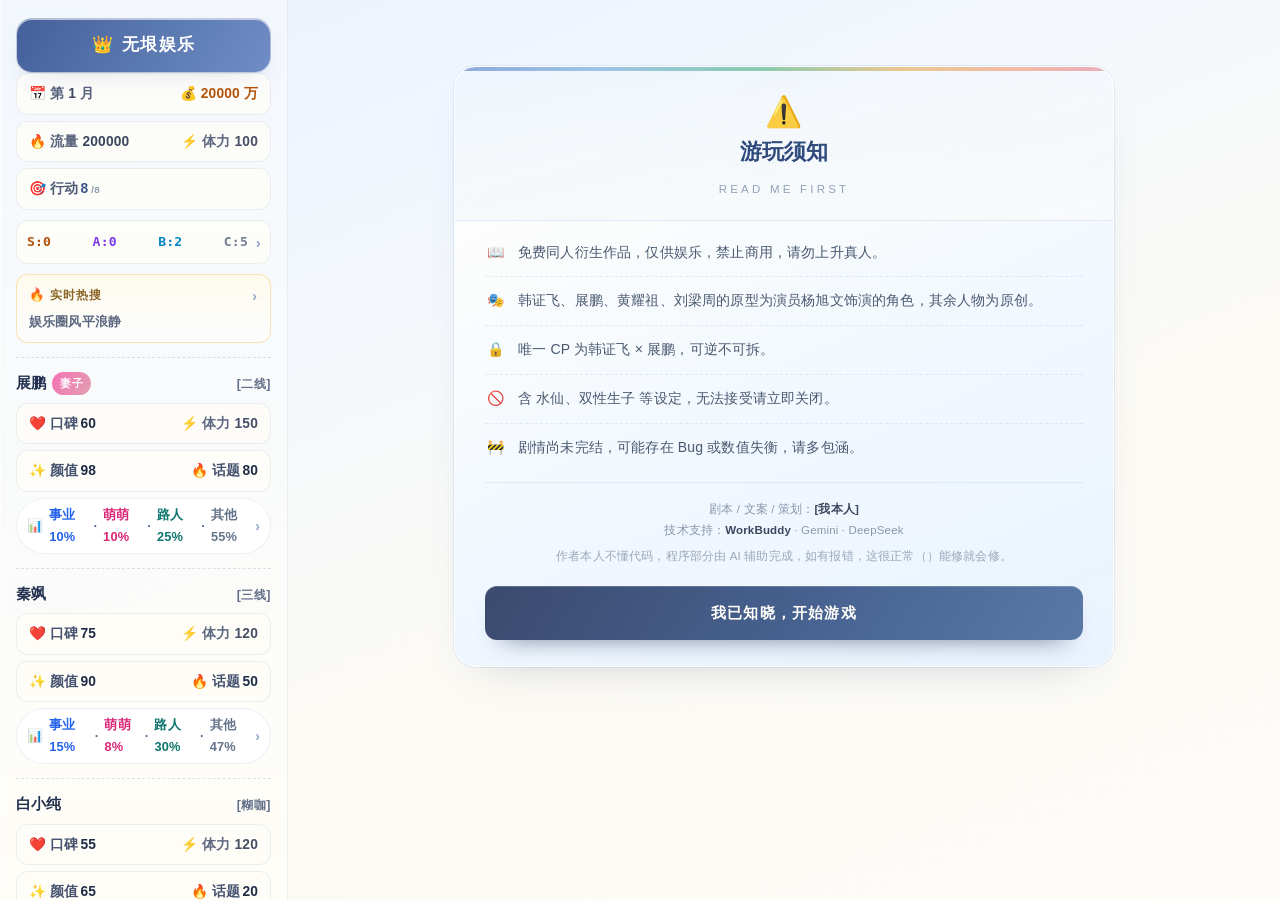
==== commit 37448a9e: "Update game content" ====
--- a/index.html
+++ b/index.html
@@ -7,8 +7,8 @@
 <meta name="apple-mobile-web-app-capable" content="yes">
 <meta name="apple-mobile-web-app-status-bar-style" content="default">
 <title>无垠娱乐 · CEO</title>
-<link rel="stylesheet" href="style.css?v=241047">
-<link rel="stylesheet" href="style_v5.css?v=31">
+<link rel="stylesheet" href="style.css?v=251031">
+<link rel="stylesheet" href="style_v5.css?v=41">
 </head>
 <body>
 
@@ -43,35 +43,36 @@
 </div>
 
 <!-- ═══════════════════════════════════════════════════════════════════
-     ⚠️ 这里的 ?v=241047 是「防缓存版本号」。
+     ⚠️ 这里的 ?v=251031 是「防缓存版本号」。
      改完 story/ 下任何 js 之后，把这个数字的末位 +1（…241025 改成 …241026），
      浏览器才会重新读取新代码；否则它会继续用旧文件，
      就会出现「找不到 passage：xxx」这种明明代码里有的报错。
      ═══════════════════════════════════════════════════════════════════ -->
 
 <!-- ============ 引擎（不要改） ============ -->
-<script src="engine.js?v=241047"></script>
+<script src="engine.js?v=251031"></script>
 
 <!-- ============ 界面组件：弹窗 / 提示（不要改） ============ -->
-<script src="ui.js?v=241047"></script>
+<script src="ui.js?v=251031"></script>
 
 <!-- ============ 故事内容（要改剧情就改这些文件） ============ -->
-<script src="story/05_widgets.js?v=241047"></script>
-<script src="story/10_core.js?v=241047"></script>
-<script src="story/15_patch.js?v=241047"></script>
-<script src="story/20_prologue.js?v=241047"></script>
-<script src="story/30_act1.js?v=241047"></script>
-<script src="story/40_act2.js?v=241047"></script>
-<script src="story/50_act3.js?v=241047"></script>
-<script src="story/52_movie.js?v=241047"></script>
-<script src="story/60_act4.js?v=241047"></script>
-<script src="story/70_endings.js?v=241047"></script>
-<script src="story/80_work.js?v=241047"></script>
-<script src="story/85_business.js?v=241047"></script>
-<script src="story/90_marketing.js?v=241047"></script>
-<script src="story/92_fanwall.js?v=241047"></script>
-<script src="story/95_artist.js?v=241047"></script>
-<script src="story/96_month.js?v=241047"></script>
+<script src="story/05_widgets.js?v=251031"></script>
+<script src="story/10_core.js?v=251031"></script>
+<script src="story/15_patch.js?v=251031"></script>
+<script src="story/20_prologue.js?v=251031"></script>
+<script src="story/30_act1.js?v=251031"></script>
+<script src="story/40_act2.js?v=251031"></script>
+<script src="story/50_act3.js?v=251031"></script>
+<script src="story/52_movie.js?v=251031"></script>
+<script src="story/53_film.js?v=251031"></script>
+<script src="story/60_act4.js?v=251031"></script>
+<script src="story/70_endings.js?v=251031"></script>
+<script src="story/80_work.js?v=251031"></script>
+<script src="story/85_business.js?v=251031"></script>
+<script src="story/90_marketing.js?v=251031"></script>
+<script src="story/92_fanwall.js?v=251031"></script>
+<script src="story/95_artist.js?v=251031"></script>
+<script src="story/96_month.js?v=251031"></script>
 
 <script>
 /* ============ 启动 ============ */
--- a/style.css
+++ b/style.css
@@ -407,6 +407,10 @@
 .f-pink  { color: #db2777; font-weight: 700; }
 .f-blue  { color: #2563eb; font-weight: 700; }
 .f-amber { color: #b45309; font-weight: 700; }
+.f-teal  { color: #0f766e; font-weight: 700; }
+.f-gray  { color: #64748b; font-weight: 600; }
+/* 萌萌人超标：粉圈封闭化警告 */
+.fan-warn { color: #c2410c; font-weight: 800; font-size: .92em; }
 
 .stat-item.money { color: #b45309; }
 .stat-item.money b { color: #b45309; }
--- a/style_v5.css
+++ b/style_v5.css
@@ -2925,3 +2925,869 @@
 }
 /* 行动点用完时整行变淡，提醒该收工了 */
 #ui-bar .stat-item.ap-item.empty b { color: #B4795A !important; }
+
+/* ===== 60. 妆造卡 + 粉丝反应（结算页） ===== */
+.nm-makeup {
+  margin-top: 10px;
+  border-radius: 12px;
+  overflow: hidden;
+  background: #FCFCFE;
+  border: 1px solid #EDF0F6;
+}
+.mk-top {
+  display: flex;
+  justify-content: space-between;
+  align-items: center;
+  gap: 10px;
+  padding: 10px 14px;
+  font-size: 12.5px;
+  background: #F5F7FB;
+  color: #3D4B61;
+}
+.mk-title { font-weight: 700; }
+.mk-studio {
+  font-size: 10.5px;
+  letter-spacing: .04em;
+  background: #FFFFFF;
+  border-radius: 6px;
+  padding: 3px 8px;
+  color: #6B7791;
+  white-space: nowrap;
+}
+.mk-god .mk-top { background: linear-gradient(120deg, #FBF3E4, #FDF9F1); color: #8A6A2E; }
+.mk-fail .mk-top { background: linear-gradient(120deg, #FBEDEF, #FEF6F7); color: #9B4B5C; }
+.mk-sabotage .mk-top { background: linear-gradient(120deg, #F2EDFA, #F9F6FE); color: #6B5A96; }
+
+.mk-line {
+  padding: 10px 14px 0;
+  font-size: 12.5px;
+  line-height: 1.8;
+  color: #5C6880;
+}
+.mk-num {
+  padding: 6px 14px 10px;
+  font-size: 11.5px;
+  color: #8A96AB;
+  border-bottom: 1px dashed #EDF0F6;
+}
+.mk-tip { color: #B4795A; }
+
+.mk-reacts { padding: 10px 14px 12px; }
+.mk-reacts-head {
+  font-size: 11px;
+  letter-spacing: .06em;
+  color: #8A96AB;
+  margin-bottom: 8px;
+}
+.rk-row { display: flex; gap: 8px; align-items: flex-start; margin-bottom: 6px; }
+.rk-tag {
+  flex: none;
+  font-size: 10.5px;
+  padding: 2px 7px;
+  border-radius: 999px;
+  background: #F1F4FA;
+  color: #6B7791;
+  white-space: nowrap;
+}
+.rk-text { font-size: 12.5px; color: #55607A; line-height: 1.7; }
+
+.rk-career   { background: #EEF3FD; color: #3E5C97; }
+.rk-face     { background: #FDF1F5; color: #A85B76; }
+.rk-moe      { background: #FDF6E8; color: #9C7B32; }
+.rk-passerby { background: #F2F4F7; color: #6B7791; }
+.rk-clown    { background: #F3F0FC; color: #6B5A96; }
+.rk-mom      { background: #FDF3EC; color: #A06A48; }
+.rk-toxic    { background: #FBEDEF; color: #9B4B5C; }
+.rk-cp       { background: #EEF9F3; color: #3F7F62; }
+.rk-dream    { background: #EFF7FD; color: #3F6E96; }
+
+/* ===== 61. 粉圈结构诊断 ===== */
+.fan-diag {
+  background: #FCFCFE;
+  border: 1px solid #EDF0F6;
+  border-radius: 12px;
+  padding: 14px 16px;
+  margin-bottom: 20px;
+}
+.fd-head {
+  display: flex;
+  justify-content: space-between;
+  align-items: baseline;
+  gap: 10px;
+  font-size: 12.5px;
+  font-weight: 700;
+  color: #3D4B61;
+  margin-bottom: 10px;
+}
+.fd-sub { font-size: 10.5px; font-weight: 400; color: #93A0B4; }
+.fd-ok { font-size: 12.5px; color: #5C6880; }
+.fd-row {
+  display: flex;
+  justify-content: space-between;
+  align-items: center;
+  gap: 10px;
+  padding: 8px 10px;
+  border-radius: 8px;
+  background: #FDF6F7;
+  border-left: 3px solid #E39FAF;
+  margin-bottom: 8px;
+}
+.fd-info { font-size: 12.5px; color: #3D4B61; line-height: 1.6; }
+.fd-pct {
+  display: inline-block;
+  margin: 0 6px;
+  font-weight: 700;
+  color: #B4535E;
+  font-variant-numeric: tabular-nums;
+}
+.fd-bad { color: #8A96AB; font-size: 11.5px; }
+.fd-row a {
+  flex: none;
+  font-size: 11.5px;
+  padding: 4px 12px;
+  border-radius: 999px;
+  border: 1px solid #E3B9C4;
+  background: #FFFFFF;
+  color: #A85B76 !important;
+  text-decoration: none;
+  white-space: nowrap;
+}
+.fd-row a:hover { background: #FDF1F5; border-color: #D89AAE; }
+.fd-disabled { flex: none; font-size: 10.5px; color: #B0B9C8; }
+.fd-note { font-size: 11.5px; color: #8A96AB; line-height: 1.7; margin-top: 4px; }
+
+/* ===== 62. 全局微调（2026-10-27） ===== */
+/* 选中文字 */
+::selection { background: rgba(122, 154, 214, .26); color: #2F3B52; }
+::-moz-selection { background: rgba(122, 154, 214, .26); color: #2F3B52; }
+
+/* 滚动条：细一点、淡一点 */
+* { scrollbar-width: thin; scrollbar-color: rgba(122, 154, 214, .42) transparent; }
+::-webkit-scrollbar { width: 9px; height: 9px; }
+::-webkit-scrollbar-track { background: transparent; }
+::-webkit-scrollbar-thumb {
+  background: rgba(122, 154, 214, .38);
+  border-radius: 999px;
+  border: 2px solid transparent;
+  background-clip: content-box;
+}
+::-webkit-scrollbar-thumb:hover { background: rgba(122, 154, 214, .62); background-clip: content-box; }
+
+/* 按钮按压反馈 */
+.passage a.link-internal:active,
+.passage button.btn-macro:active,
+.passage .mega-btn:active {
+  transform: translateY(1px) scale(.995) !important;
+}
+
+/* 卡片入场：轻微上浮，别太用力 */
+@keyframes wb-card-in {
+  from { opacity: 0; transform: translateY(6px); }
+  to   { opacity: 1; transform: translateY(0); }
+}
+.passage .tech-card,
+.passage .story-card {
+  animation: wb-card-in .30s cubic-bezier(.22, .61, .36, 1) both;
+}
+@media (prefers-reduced-motion: reduce) {
+  .passage .tech-card, .passage .story-card { animation: none; }
+}
+
+/* 表格与代码块在现代玻璃卡里稍微软一点 */
+.passage .tech-card table { border-collapse: separate; border-spacing: 0; }
+.passage .tech-card th { letter-spacing: .02em; }
+
+/* 长标题别顶到边缘 */
+.passage .tech-card h1 { letter-spacing: .01em; }
+
+/* ===== 63. 加密线路 · 结局判定说明（2026-10-27） ===== */
+.st-judge {
+  margin: 10px clamp(14px, 2.4vw, 22px) 0;
+  padding: 12px 14px;
+  border: 1px solid rgba(122, 154, 214, .22);
+  border-radius: 12px;
+  background: rgba(122, 154, 214, .07);
+}
+.st-judge-row {
+  display: flex;
+  align-items: center;
+  justify-content: space-between;
+  gap: 10px;
+  padding: 5px 0;
+  font-size: .78rem;
+  letter-spacing: .02em;
+}
+.st-judge-row + .st-judge-row { border-top: 1px dashed rgba(122, 154, 214, .16); }
+.st-judge-k { color: #A9BACF; }
+.st-judge-v { color: #7FD6B0; font-weight: 700; }
+.st-judge-v.danger { color: #F0A0A9; }
+.st-judge-warn {
+  margin-top: 8px;
+  padding: 8px 10px;
+  border-radius: 8px;
+  background: rgba(239, 68, 68, .13);
+  border: 1px solid rgba(239, 68, 68, .3);
+  color: #FFC5C9;
+  font-size: .76rem;
+  line-height: 1.65;
+}
+.st-ops-hint.done { color: #7FD6B0; }
+
+/* ===== 64. 剧情档案 / 回看 ===== */
+.arc-card { max-width: 720px; margin: 20px auto; }
+.arc-list { list-style: none; margin: 0; padding: 0; }
+.arc-item {
+  display: flex;
+  align-items: center;
+  gap: 12px;
+  padding: 11px 6px;
+  border-bottom: 1px dashed rgba(122, 154, 214, .2);
+}
+.arc-item:last-child { border-bottom: none; }
+.arc-m {
+  flex: 0 0 66px;
+  font-size: 11px;
+  letter-spacing: .06em;
+  color: #93A2B8;
+  font-family: ui-monospace, Menlo, Consolas, monospace;
+}
+.arc-t { flex: 1 1 auto; font-size: 13.6px; color: #3D4B61; }
+.arc-go {
+  flex: 0 0 auto;
+  font-size: 12px;
+  color: #4C6291 !important;
+  text-decoration: none !important;
+  padding: 3px 10px;
+  border-radius: 999px;
+  border: 1px solid rgba(122, 154, 214, .35);
+  background: rgba(236, 243, 254, .8);
+  cursor: pointer;
+}
+.arc-go:hover { background: rgba(122, 154, 214, .2); }
+.arc-empty { padding: 22px 4px; color: #8A95A8; font-size: 13px; text-align: center; }
+.arc-note {
+  margin-top: 12px;
+  font-size: 11.5px;
+  line-height: 1.8;
+  color: #8A95A8;
+  border-top: 1px solid rgba(122, 154, 214, .16);
+  padding-top: 12px;
+}
+/* 回看模式：正文里的按钮不可点，用淡一点的样式提示"只是回看" */
+.replay-tag {
+  display: inline-block;
+  margin: 0 auto 14px;
+  padding: 4px 14px;
+  border-radius: 999px;
+  font-size: 11.5px;
+  letter-spacing: .12em;
+  color: #6C7B93;
+  background: rgba(122, 154, 214, .12);
+  border: 1px solid rgba(122, 154, 214, .24);
+}
+.replay-dead {
+  display: inline-block;
+  padding: 6px 14px;
+  margin: 2px 4px 2px 0;
+  border-radius: 999px;
+  border: 1px dashed rgba(122, 154, 214, .38);
+  color: #93A2B8 !important;
+  font-size: 12.5px;
+}
+/* 剧情 / 月结进行中：侧栏导航暂时点不动 */
+#ui-bar.nav-locked .side-link,
+#ui-bar.nav-locked .stat-link,
+#ui-bar.nav-locked a.actor-name,
+#ui-bar.nav-locked .fans-line {
+  opacity: .45;
+  cursor: not-allowed !important;
+  filter: grayscale(.35);
+}
+/* 锁住的时候，点下去给个提示（提示逻辑在 ui.js 的 navTo 里） */
+#ui-bar.nav-locked [data-go]:hover { transform: none !important; }
+.st-judge-note {
+  margin-top: 7px;
+  font-size: .73rem;
+  line-height: 1.7;
+  color: #8FA2B8;
+}
+
+/* ===== 65. 影视作品库 / 播出 / 播出期营销（2026-10-27） ===== */
+
+/* --- 评分色阶：一个数字一个颜色 --- */
+.sc-hi   { color: #B8862B; }
+.sc-good { color: #2E8B62; }
+.sc-ok   { color: #3B6FA8; }
+.sc-flat { color: #7A8698; }
+.sc-bad  { color: #C0555F; }
+
+/* --- 作品库 --- */
+.fl-card { max-width: 720px; margin: 20px auto; }
+.fl-body { padding: 16px 20px 20px; }
+
+.fl-stats {
+  display: grid;
+  grid-template-columns: repeat(5, 1fr);
+  gap: 8px;
+  margin-bottom: 14px;
+}
+.fl-stat {
+  text-align: center;
+  padding: 10px 4px;
+  border-radius: 10px;
+  background: rgba(236, 243, 254, .68);
+  border: 1px solid rgba(122, 154, 214, .18);
+}
+.fl-stat .k { font-size: 11px; color: #8A95A8; letter-spacing: .04em; }
+.fl-stat .v { font-size: 18px; font-weight: 900; color: #2F4A7C; margin-top: 2px; }
+
+.fl-sec {
+  display: flex;
+  align-items: baseline;
+  gap: 8px;
+  margin: 18px 0 9px;
+  padding-bottom: 6px;
+  border-bottom: 1px solid rgba(122, 154, 214, .16);
+}
+.fl-sec-t { font-size: 13px; font-weight: 800; color: #3D4B61; letter-spacing: .04em; }
+.fl-sec-h { font-size: 11px; color: #93A2B8; }
+
+.fl-row {
+  display: flex;
+  align-items: center;
+  gap: 10px;
+  padding: 10px 12px;
+  border-radius: 10px;
+  border: 1px solid rgba(122, 154, 214, .14);
+  background: rgba(255, 255, 255, .6);
+  margin-bottom: 7px;
+}
+.fl-row.is-live {
+  border-color: rgba(180, 101, 127, .34);
+  background: rgba(253, 238, 243, .55);
+}
+.fl-main { flex: 1 1 auto; min-width: 0; }
+.fl-name {
+  font-size: 13.6px;
+  font-weight: 800;
+  color: #2F3B52;
+  display: flex;
+  align-items: center;
+  gap: 6px;
+  flex-wrap: wrap;
+  line-height: 1.5;
+}
+.fl-meta { font-size: 11.5px; color: #8A95A8; margin-top: 3px; line-height: 1.6; }
+.fl-meta b { color: #5A6B85; }
+
+.fl-tag {
+  font-size: 10px;
+  font-weight: 800;
+  letter-spacing: .04em;
+  padding: 1px 6px;
+  border-radius: 999px;
+  background: rgba(122, 154, 214, .14);
+  color: #4C6291;
+}
+.fl-tag.lv-s { background: rgba(214, 168, 90, .18); color: #8A6420; }
+.fl-tag.lv-a { background: rgba(180, 101, 127, .16); color: #8C4059; }
+.fl-tag.lv-b { background: rgba(122, 154, 214, .16); color: #45608E; }
+.fl-tag.lv-c { background: rgba(140, 150, 166, .16); color: #6B7686; }
+.fl-tag.hit { background: rgba(239, 68, 68, .13); color: #C0392B; }
+.fl-tag.rot { background: rgba(120, 120, 120, .12); color: #7A7A7A; }
+
+.fl-sc { font-weight: 900; font-size: 14px; }
+.fl-scbox { flex: 0 0 44px; text-align: center; }
+.fl-scbox .fl-sc { font-size: 20px; display: block; line-height: 1.1; }
+.fl-sc-l { display: block; font-size: 10px; color: #A0AABA; margin-top: 2px; }
+
+.fl-wait {
+  flex: 0 0 auto;
+  font-size: 11px;
+  color: #8A95A8;
+  background: rgba(122, 154, 214, .1);
+  padding: 3px 9px;
+  border-radius: 999px;
+  white-space: nowrap;
+}
+.fl-done { flex: 0 0 auto; font-size: 11px; color: #A0AABA; white-space: nowrap; }
+
+.fl-row a.link-internal,
+.fl-row a {
+  flex: 0 0 auto;
+  font-size: 11.5px;
+  color: #8C4059 !important;
+  text-decoration: none !important;
+  padding: 3px 11px;
+  border-radius: 999px;
+  border: 1px solid rgba(180, 101, 127, .34);
+  background: rgba(253, 238, 243, .9);
+  white-space: nowrap;
+}
+.fl-row a:hover { background: rgba(180, 101, 127, .16); }
+
+.fl-empty {
+  text-align: center;
+  padding: 42px 10px;
+  color: #8A95A8;
+  font-size: 13px;
+  line-height: 2;
+}
+.fl-empty span { font-size: 11.5px; color: #A0AABA; }
+
+/* --- 播出期营销 --- */
+.fl-live { max-width: 720px; margin: 20px auto; }
+.fl-hero {
+  text-align: center;
+  padding: 14px 10px 18px;
+  border-bottom: 1px dashed rgba(122, 154, 214, .2);
+  margin-bottom: 14px;
+}
+.fl-hero-name { font-size: 20px; font-weight: 900; color: #2F3B52; letter-spacing: .02em; }
+.fl-hero-sub { font-size: 11.5px; color: #8A95A8; margin-top: 6px; }
+.fl-hero-score { margin-top: 12px; }
+.fl-hero-score > span:first-child { font-size: 34px; font-weight: 900; }
+.fl-hero-scl {
+  display: block;
+  font-size: 10.5px;
+  color: #A0AABA;
+  letter-spacing: .14em;
+  margin-top: 2px;
+}
+.fl-hero-tip { font-size: 11.5px; color: #8A95A8; margin-top: 10px; line-height: 1.75; }
+
+.fl-ops { display: grid; grid-template-columns: repeat(3, 1fr); gap: 10px; }
+.fl-op {
+  display: flex;
+  flex-direction: column;
+  border: 1px solid rgba(180, 101, 127, .22);
+  background: rgba(253, 238, 243, .48);
+  border-radius: 12px;
+  padding: 12px 12px 10px;
+}
+.fl-op-h { display: flex; justify-content: space-between; align-items: baseline; gap: 6px; }
+.fl-op-t { font-size: 13px; font-weight: 800; color: #5A2F41; }
+.fl-op-c { font-size: 11px; color: #A0707F; font-weight: 700; white-space: nowrap; }
+.fl-op-d { font-size: 11.5px; color: #6E5A63; margin-top: 6px; line-height: 1.6; }
+.fl-op-r { font-size: 10.5px; color: #A0808C; margin-top: 4px; line-height: 1.55; flex: 1 1 auto; }
+.fl-op a {
+  display: block;
+  margin-top: 10px;
+  padding: 6px 0;
+  text-align: center;
+  border-radius: 8px;
+  background: linear-gradient(122deg, #7C3F58, #B4657F);
+  color: #FFF !important;
+  font-size: 12px;
+  font-weight: 700;
+  text-decoration: none !important;
+  letter-spacing: .04em;
+}
+.fl-op a:hover { filter: brightness(1.07); }
+
+.fl-warn {
+  text-align: center;
+  padding: 14px;
+  border-radius: 10px;
+  background: rgba(239, 68, 68, .08);
+  border: 1px solid rgba(239, 68, 68, .22);
+  color: #A5484F;
+  font-size: 12.5px;
+  line-height: 1.7;
+}
+.fl-warn.good {
+  background: rgba(16, 185, 129, .08);
+  border-color: rgba(16, 185, 129, .22);
+  color: #2E8B62;
+}
+
+.fl-result {
+  text-align: center;
+  padding: 18px 16px;
+  border-radius: 12px;
+  border: 1px solid rgba(122, 154, 214, .2);
+  background: rgba(236, 243, 254, .52);
+}
+.fl-result.res-bad {
+  border-color: rgba(239, 68, 68, .3);
+  background: rgba(253, 235, 237, .58);
+}
+.fl-result-h { font-size: 13px; font-weight: 900; letter-spacing: .06em; color: #3D4B61; }
+.fl-result-name { font-size: 16px; font-weight: 800; color: #2F3B52; margin-top: 6px; }
+.fl-result-d {
+  font-size: 12.5px;
+  line-height: 1.85;
+  color: #5A6577;
+  margin: 10px 0 12px;
+  text-align: left;
+}
+.fl-chips { display: flex; flex-wrap: wrap; gap: 6px; justify-content: center; }
+.fl-chip {
+  font-size: 11.5px;
+  padding: 3px 10px;
+  border-radius: 999px;
+  background: rgba(16, 185, 129, .14);
+  color: #2E8B62;
+  font-weight: 700;
+}
+.fl-chip.bad { background: rgba(239, 68, 68, .13); color: #B4484F; }
+.fl-chip.cost { background: rgba(122, 154, 214, .12); color: #6B7690; }
+
+/* --- 营销公关部里的在播作品条 --- */
+.pr-live-h {
+  display: flex;
+  justify-content: space-between;
+  align-items: baseline;
+  margin-bottom: 10px;
+  gap: 8px;
+}
+.pr-live-h b { color: #7C3F58; font-size: 13.5px; }
+.pr-live-h span { font-size: 11px; color: #A0AABA; }
+.pr-live-row {
+  display: flex;
+  align-items: center;
+  gap: 10px;
+  padding: 9px 10px;
+  border-radius: 9px;
+  background: rgba(253, 238, 243, .55);
+  border: 1px solid rgba(180, 101, 127, .2);
+  margin-bottom: 7px;
+}
+.pr-live-main { flex: 1 1 auto; min-width: 0; }
+.pr-live-name {
+  font-size: 13px;
+  font-weight: 800;
+  color: #2F3B52;
+  display: flex;
+  align-items: center;
+  gap: 6px;
+  flex-wrap: wrap;
+}
+.pr-live-meta { font-size: 11px; color: #8A95A8; margin-top: 3px; }
+.pr-live-row a {
+  flex: 0 0 auto;
+  font-size: 11.5px;
+  padding: 3px 11px;
+  border-radius: 999px;
+  border: 1px solid rgba(180, 101, 127, .38);
+  background: #FFF;
+  color: #8C4059 !important;
+  text-decoration: none !important;
+  white-space: nowrap;
+}
+.pr-live-done { flex: 0 0 auto; font-size: 11px; color: #A0AABA; white-space: nowrap; }
+
+/* --- 月结里的播出卡 --- */
+.nm-air {
+  padding: 11px 12px;
+  border-radius: 10px;
+  background: rgba(236, 243, 254, .58);
+  border: 1px solid rgba(122, 154, 214, .18);
+  margin-bottom: 8px;
+}
+.nm-air:last-child { margin-bottom: 0; }
+.nm-air-top { display: flex; justify-content: space-between; align-items: baseline; gap: 8px; }
+.nm-air-name { font-size: 14px; font-weight: 800; color: #2F3B52; }
+.nm-air-sc { font-size: 22px; font-weight: 900; line-height: 1; }
+.nm-air-tier { font-size: 11.5px; color: #6B7690; margin-top: 5px; font-weight: 700; }
+.nm-air-desc { font-size: 12px; color: #6E6A78; line-height: 1.8; margin-top: 5px; }
+.nm-air-hit {
+  margin-top: 7px;
+  font-size: 11.5px;
+  padding: 6px 9px;
+  border-radius: 7px;
+  background: rgba(255, 193, 7, .14);
+  color: #8A6420;
+  font-weight: 700;
+  line-height: 1.6;
+}
+.nm-air-hit.black { background: rgba(239, 68, 68, .1); color: #A5484F; }
+.nm-air-nums { margin-top: 7px; font-size: 11px; color: #7E8A9C; letter-spacing: .02em; }
+
+@media (max-width: 620px) {
+  .fl-stats { grid-template-columns: repeat(3, 1fr); }
+  .fl-ops { grid-template-columns: 1fr; }
+  .fl-body { padding: 14px 14px 16px; }
+}
+
+/* --- 65b. 覆盖全局 .link-internal 胶囊（作品库 / 营销页专用按钮） --- */
+.passage .fl-row a.link-internal,
+.passage .pr-live-row a.link-internal {
+  flex: 0 0 auto;
+  background: rgba(253, 238, 243, .92) !important;
+  color: #8C4059 !important;
+  box-shadow: inset 0 0 0 1px rgba(180, 101, 127, .34);
+  padding: 3px 11px !important;
+  border-radius: 999px !important;
+  font-size: 11.5px;
+  font-weight: 700;
+  text-decoration: none !important;
+  white-space: nowrap;
+  display: inline-block;
+  margin: 0;
+}
+.passage .fl-row a.link-internal:hover,
+.passage .pr-live-row a.link-internal:hover {
+  background: rgba(180, 101, 127, .18) !important;
+  color: #7C3F58 !important;
+  transform: none;
+  box-shadow: inset 0 0 0 1px rgba(180, 101, 127, .5);
+}
+
+.passage .fl-op a.link-internal {
+  display: block !important;
+  margin: 10px 0 0 !important;
+  padding: 7px 0 !important;
+  text-align: center;
+  font-size: 12px;
+  font-weight: 700;
+  letter-spacing: .04em;
+  border-radius: 8px !important;
+  background: linear-gradient(122deg, #7C3F58, #B4657F) !important;
+  color: #FFF !important;
+  box-shadow: 0 10px 18px -14px rgba(124, 63, 88, .95), inset 0 1px 0 rgba(255, 255, 255, .18);
+  text-decoration: none !important;
+}
+.passage .fl-op a.link-internal:hover {
+  background: linear-gradient(122deg, #8A4762, #C0738C) !important;
+  color: #FFF !important;
+  transform: none;
+  filter: brightness(1.03);
+}
+
+/* ===== 65c. 作品详情页 / 作品余温 / 立即播出提示（2026-10-27） ===== */
+
+/* --- 作品库：一行右侧的操作区 --- */
+.fl-act { flex: 0 0 auto; display: flex; align-items: center; gap: 6px; }
+.passage .fl-detail a.link-internal {
+  background: rgba(122, 154, 214, .1) !important;
+  color: #5A6B85 !important;
+  box-shadow: inset 0 0 0 1px rgba(122, 154, 214, .3) !important;
+  font-weight: 600;
+}
+.passage .fl-detail a.link-internal:hover {
+  background: rgba(122, 154, 214, .2) !important;
+  color: #3D4B61 !important;
+  box-shadow: inset 0 0 0 1px rgba(122, 154, 214, .55) !important;
+}
+
+/* --- 调试面板「全部立即播出」后的顶部提示 --- */
+.fl-flash {
+  display: flex;
+  align-items: center;
+  justify-content: space-between;
+  gap: 10px;
+  padding: 10px 13px;
+  margin-bottom: 14px;
+  border-radius: 10px;
+  background: rgba(16, 185, 129, .1);
+  border: 1px solid rgba(16, 185, 129, .28);
+  font-size: 12px;
+  color: #2E7D62;
+  line-height: 1.7;
+}
+.fl-flash a {
+  flex: 0 0 auto;
+  font-size: 11px;
+  color: #2E7D62 !important;
+  text-decoration: none !important;
+  border-bottom: 1px dashed rgba(46, 125, 98, .5);
+}
+
+/* --- 详情页 --- */
+.fl-detail { max-width: 720px; margin: 20px auto; }
+
+.fd-hero {
+  text-align: center;
+  padding: 6px 6px 18px;
+  border-bottom: 1px dashed rgba(122, 154, 214, .22);
+  margin-bottom: 4px;
+}
+.fd-title { font-size: 21px; font-weight: 900; color: #2F3B52; letter-spacing: .02em; line-height: 1.4; }
+.fd-tags { display: flex; justify-content: center; flex-wrap: wrap; gap: 6px; margin-top: 9px; }
+.fd-sub { font-size: 11.5px; color: #8A95A8; margin-top: 8px; }
+.fd-story {
+  font-size: 12px;
+  color: #6E7A8E;
+  line-height: 1.8;
+  margin: 10px auto 0;
+  max-width: 460px;
+  text-align: left;
+  padding: 8px 12px;
+  border-radius: 9px;
+  background: rgba(236, 243, 254, .5);
+}
+
+.fd-scoreline { margin-top: 14px; display: flex; align-items: baseline; justify-content: center; gap: 8px; flex-wrap: wrap; }
+.fd-score { font-size: 40px; font-weight: 900; line-height: 1; letter-spacing: -.02em; }
+.fd-score.pending { color: #B8C2D2; }
+.fd-of { font-size: 11.5px; color: #A0AABA; }
+.fd-tier {
+  font-size: 12px;
+  font-weight: 800;
+  color: #5A6B85;
+  background: rgba(236, 243, 254, .9);
+  border: 1px solid rgba(122, 154, 214, .22);
+  padding: 3px 10px;
+  border-radius: 999px;
+}
+
+.fd-wait {
+  text-align: center;
+  padding: 26px 14px;
+  font-size: 13px;
+  color: #7C8798;
+  line-height: 2;
+  border-radius: 12px;
+  background: rgba(236, 243, 254, .42);
+  border: 1px dashed rgba(122, 154, 214, .3);
+}
+.fd-wait span { font-size: 11.5px; color: #A0AABA; }
+
+.fd-sec { padding: 16px 2px 4px; }
+.fd-sec-h {
+  font-size: 12.5px;
+  font-weight: 800;
+  color: #3D4B61;
+  letter-spacing: .05em;
+  margin-bottom: 10px;
+}
+.fd-one {
+  font-size: 13px;
+  color: #4C5A70;
+  line-height: 1.95;
+  padding: 11px 14px;
+  border-radius: 10px;
+  background: rgba(236, 243, 254, .55);
+  border-left: 3px solid rgba(122, 154, 214, .5);
+  margin-bottom: 10px;
+}
+
+.fd-quote {
+  display: flex;
+  gap: 9px;
+  align-items: flex-start;
+  padding: 7px 0;
+  border-bottom: 1px dashed rgba(122, 154, 214, .14);
+  font-size: 12.5px;
+  color: #55607A;
+  line-height: 1.75;
+}
+.fd-quote:last-of-type { border-bottom: none; }
+.fd-src {
+  flex: 0 0 34px;
+  font-size: 10.5px;
+  color: #8A95A8;
+  background: #F2F5FA;
+  border-radius: 999px;
+  padding: 2px 0;
+  text-align: center;
+  margin-top: 2px;
+}
+.fd-qt { flex: 1 1 auto; }
+
+.fd-hit {
+  margin-top: 10px;
+  padding: 9px 12px;
+  border-radius: 9px;
+  font-size: 12px;
+  font-weight: 700;
+  line-height: 1.7;
+  background: rgba(16, 185, 129, .1);
+  color: #2E7D62;
+  border: 1px solid rgba(16, 185, 129, .24);
+}
+.fd-hit.black {
+  background: rgba(239, 68, 68, .08);
+  color: #A5484F;
+  border-color: rgba(239, 68, 68, .24);
+}
+
+.fd-impact {
+  display: grid;
+  grid-template-columns: repeat(4, 1fr);
+  gap: 8px;
+  margin-bottom: 10px;
+}
+.fd-imp {
+  text-align: center;
+  padding: 9px 4px;
+  border-radius: 10px;
+  background: rgba(255, 255, 255, .65);
+  border: 1px solid rgba(122, 154, 214, .16);
+}
+.fd-imp .k { font-size: 10.5px; color: #8A95A8; }
+.fd-imp .v { font-size: 16px; font-weight: 900; color: #5A6B85; margin-top: 2px; }
+.fd-imp .v.up { color: #2E8B62; }
+.fd-imp .v.down { color: #C0555F; }
+
+.fd-note {
+  font-size: 11.5px;
+  color: #8A95A8;
+  line-height: 1.85;
+  margin-top: 8px;
+}
+
+.fd-buff {
+  margin-top: 12px;
+  padding: 12px 14px;
+  border-radius: 12px;
+  background: linear-gradient(120deg, rgba(253, 238, 243, .8), rgba(236, 243, 254, .7));
+  border: 1px solid rgba(180, 101, 127, .28);
+}
+.fd-buff-h {
+  display: flex;
+  justify-content: space-between;
+  align-items: baseline;
+  gap: 8px;
+  font-size: 12.5px;
+  font-weight: 800;
+  color: #8C4059;
+}
+.fd-buff-l { font-size: 11px; color: #A0707F; font-weight: 700; }
+.fd-buff-d { font-size: 12px; color: #6E5A63; margin-top: 7px; line-height: 1.75; }
+.fd-buff-d b { color: #8C4059; }
+.fd-buff-bar {
+  height: 5px;
+  border-radius: 999px;
+  background: rgba(180, 101, 127, .16);
+  margin: 9px 0 6px;
+  overflow: hidden;
+}
+.fd-buff-bar span {
+  display: block;
+  height: 100%;
+  border-radius: 999px;
+  background: linear-gradient(90deg, #B4657F, #D89AAC);
+}
+.fd-buff-f { font-size: 10.5px; color: #A0808C; line-height: 1.7; }
+
+/* --- 月结里的「作品余温」卡 --- */
+.nm-buff-h {
+  font-size: 12px;
+  font-weight: 800;
+  color: #7C3F58;
+  letter-spacing: .04em;
+  margin-bottom: 9px;
+}
+.nm-buff-row {
+  display: flex;
+  align-items: center;
+  justify-content: space-between;
+  gap: 10px;
+  padding: 8px 0;
+  border-bottom: 1px dashed rgba(122, 154, 214, .16);
+}
+.nm-buff-row:last-of-type { border-bottom: none; }
+.nm-buff-main { flex: 1 1 auto; min-width: 0; }
+.nm-buff-n { font-size: 12.5px; font-weight: 800; color: #2F3B52; }
+.nm-buff-m { display: block; font-size: 10.5px; color: #A0AABA; margin-top: 2px; }
+.nm-buff-v { flex: 0 0 auto; font-size: 11.5px; color: #6B7690; white-space: nowrap; }
+.nm-buff-v b.up { color: #2E8B62; }
+.nm-buff-v b.down { color: #C0555F; }
+
+@media (max-width: 620px) {
+  .fd-impact { grid-template-columns: repeat(2, 1fr); }
+  .fl-act { flex-wrap: wrap; justify-content: flex-end; }
+  .nm-buff-row { flex-direction: column; align-items: flex-start; gap: 3px; }
+}
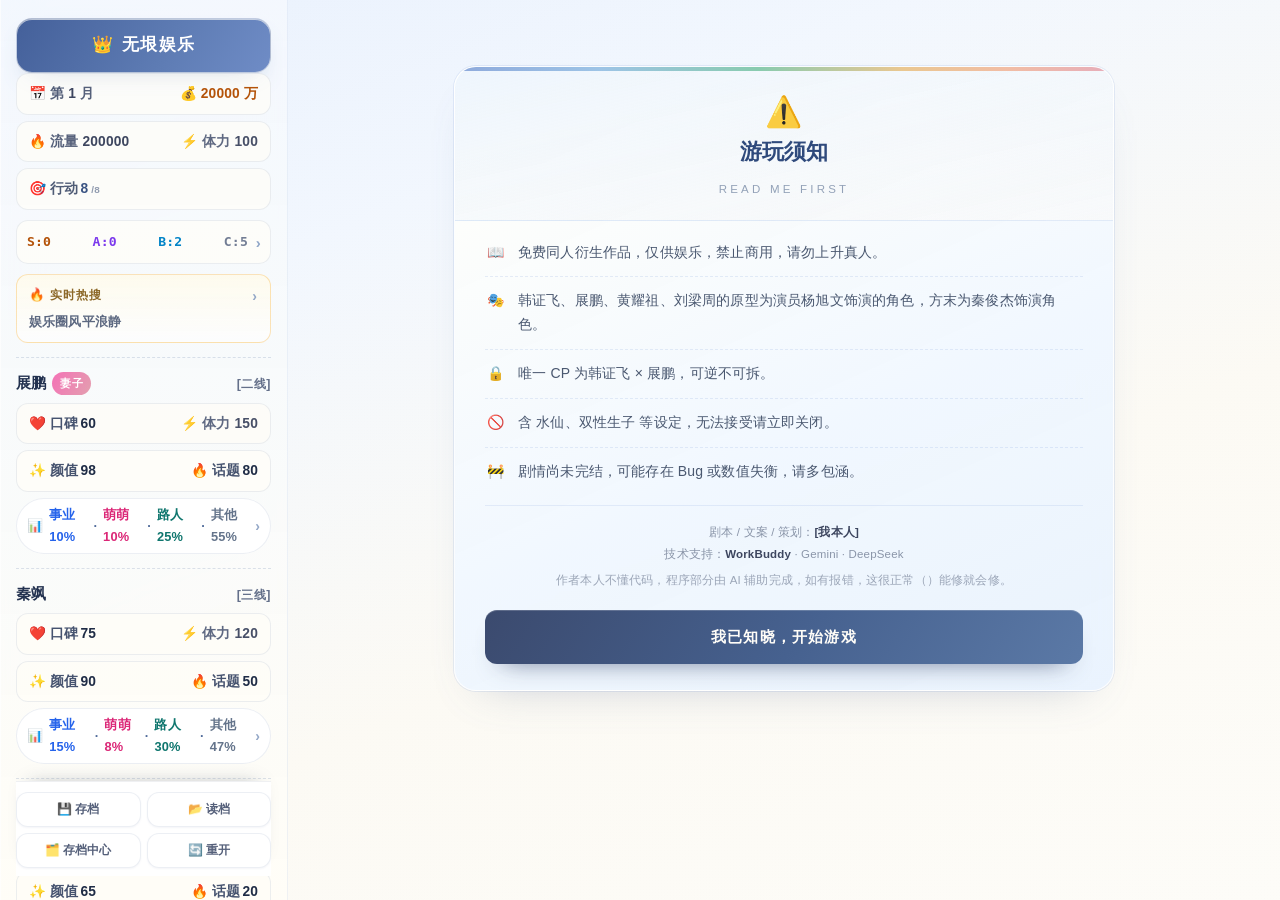
==== commit ffce67bf: "Update game content" ====
--- a/index.html
+++ b/index.html
@@ -7,8 +7,10 @@
 <meta name="apple-mobile-web-app-capable" content="yes">
 <meta name="apple-mobile-web-app-status-bar-style" content="default">
 <title>无垠娱乐 · CEO</title>
-<link rel="stylesheet" href="style.css?v=251031">
-<link rel="stylesheet" href="style_v5.css?v=41">
+<link rel="stylesheet" href="style.css?v=251056">
+<link rel="stylesheet" href="style_v5.css?v=56">
+<!-- 手机适配补丁：必须放在最后，才压得住上面两套样式 -->
+<link rel="stylesheet" href="mobile.css?v=251056">
 </head>
 <body>
 
@@ -16,15 +18,23 @@
 
   <!-- ============ 状态面板（手机端可折叠） ============ -->
   <div id="ui-bar">
-    <button id="ui-bar-toggle" type="button"
-            onclick="document.getElementById('ui-bar').classList.toggle('open')">
-      <span>📊</span><span>状态面板</span><span class="chev">▾</span>
-    </button>
+    <div id="ui-bar-top">
+      <button id="ui-bar-toggle" type="button"
+              onclick="document.getElementById('ui-bar').classList.toggle('open')">
+        <span>📊</span><span>状态面板</span><span class="chev">▾</span>
+      </button>
+      <!-- 手机上这两个键一直露在外面，不用展开面板也能存档 -->
+      <div id="ui-bar-quick">
+        <button type="button" class="qk qk-save" onclick="window.__quickSave && __quickSave(this)">💾 存档</button>
+        <button type="button" class="qk qk-load" onclick="Save.open('load')">📂 读档</button>
+      </div>
+    </div>
     <div id="ui-bar-body">
       <div id="ui-bar-caption"></div>
       <div id="ui-bar-tools">
-        <button type="button" onclick="TweeEngine.save();UI.toast('进度已保存',{tone:'ok'})">💾 存档</button>
-        <button type="button" onclick="TweeEngine.load()">📂 读档</button>
+        <button type="button" onclick="window.__quickSave && __quickSave(this)">💾 存档</button>
+        <button type="button" onclick="Save.open('load')">📂 读档</button>
+        <button type="button" onclick="window.__openSaveCenter ? __openSaveCenter() : Save.open('load')">🗂️ 存档中心</button>
         <button type="button" onclick="TweeEngine.restart()">🔄 重开</button>
       </div>
     </div>
@@ -43,39 +53,64 @@
 </div>
 
 <!-- ═══════════════════════════════════════════════════════════════════
-     ⚠️ 这里的 ?v=251031 是「防缓存版本号」。
+     ⚠️ 这里的 ?v=251056 是「防缓存版本号」。
      改完 story/ 下任何 js 之后，把这个数字的末位 +1（…241025 改成 …241026），
      浏览器才会重新读取新代码；否则它会继续用旧文件，
      就会出现「找不到 passage：xxx」这种明明代码里有的报错。
      ═══════════════════════════════════════════════════════════════════ -->
 
 <!-- ============ 引擎（不要改） ============ -->
-<script src="engine.js?v=251031"></script>
+<script src="engine.js?v=251056"></script>
 
 <!-- ============ 界面组件：弹窗 / 提示（不要改） ============ -->
-<script src="ui.js?v=251031"></script>
+<script src="ui.js?v=251056"></script>
+
+<!-- ============ 存档系统（多槽位 / 导出导入 / 存档中心） ============ -->
+<script src="save.js?v=251056"></script>
 
 <!-- ============ 故事内容（要改剧情就改这些文件） ============ -->
-<script src="story/05_widgets.js?v=251031"></script>
-<script src="story/10_core.js?v=251031"></script>
-<script src="story/15_patch.js?v=251031"></script>
-<script src="story/20_prologue.js?v=251031"></script>
-<script src="story/30_act1.js?v=251031"></script>
-<script src="story/40_act2.js?v=251031"></script>
-<script src="story/50_act3.js?v=251031"></script>
-<script src="story/52_movie.js?v=251031"></script>
-<script src="story/53_film.js?v=251031"></script>
-<script src="story/60_act4.js?v=251031"></script>
-<script src="story/70_endings.js?v=251031"></script>
-<script src="story/80_work.js?v=251031"></script>
-<script src="story/85_business.js?v=251031"></script>
-<script src="story/90_marketing.js?v=251031"></script>
-<script src="story/92_fanwall.js?v=251031"></script>
-<script src="story/95_artist.js?v=251031"></script>
-<script src="story/96_month.js?v=251031"></script>
+<script src="story/05_widgets.js?v=251056"></script>
+<script src="story/10_core.js?v=251056"></script>
+<script src="story/15_patch.js?v=251056"></script>
+<script src="story/20_prologue.js?v=251056"></script>
+<script src="story/30_act1.js?v=251056"></script>
+<script src="story/40_act2.js?v=251056"></script>
+<script src="story/50_act3.js?v=251056"></script>
+<script src="story/52_movie.js?v=251056"></script>
+<script src="story/53_film.js?v=251056"></script>
+<script src="story/60_act4.js?v=251056"></script>
+<script src="story/70_endings.js?v=251056"></script>
+<script src="story/80_work.js?v=251056"></script>
+<script src="story/85_business.js?v=251056"></script>
+<script src="story/90_marketing.js?v=251056"></script>
+<script src="story/92_fanwall.js?v=251056"></script>
+<script src="story/95_artist.js?v=251056"></script>
+<script src="story/96_month.js?v=251056"></script>
 
 <script>
 /* ============ 启动 ============ */
+/* 编辑器预览：?p=故事块名&m=月份 —— 用独立存档位，不会动你的真实进度 */
+var _sp = new URLSearchParams(location.search);
+var _q = _sp.get('p');
+var _m = parseInt(_sp.get('m') || '0', 10);
+if (_q && _m > 0) {
+  (window.__STORY_PASSAGES = window.__STORY_PASSAGES || []).push({
+    name: '__preview_boot',
+    src: '<<set $month to ' + _m + '>>'
+      + '<<set $total_months to 60>>'
+      + '<<set $money to 8000>>'
+      + '<<set $zp_story_stage to 3>>'
+      + '<<set $zp_trust to 60>>'
+      + '<<set $zp_bond to 60>>'
+      + '<<set $justice to 60>>'
+      + '<<set $zp_comm_cut to false>>'
+      + '<<set $movie_signed to true>>'
+      + '<<set $movie_visit_open to true>>'
+      + '<<if def $actors>><<if def $actors.zp>><<set $actors.zp.rank_level to 5>><</if>><</if>>'
+      + '<<goto "' + _q + '">>'
+  });
+}
+
 TweeEngine.init({
   passages: window.__STORY_PASSAGES || [],
   start: 'Game_Notice',
@@ -83,17 +118,44 @@
   caption: 'ui-bar-caption'
 });
 
-/* 编辑器预览：?p=故事块名 —— 用独立存档位，不会动你的真实进度 */
-var _q = new URLSearchParams(location.search).get('p');
 if (_q) {
   TweeEngine.setPreview(true);
   TweeEngine.newGame();
-  TweeEngine.goto(_q);
-} else if (TweeEngine.hasSave()) {
-  TweeEngine.load();
+  TweeEngine.goto((_q && _m > 0) ? '__preview_boot' : _q);
 } else {
-  TweeEngine.newGame();
+  /* 启动：从「最新的那个槽」继续（自动存档 / 手动 1-3 里取时间最近的） */
+  var _resumed = false;
+  try {
+    var _slot = Save.newest();
+    if (_slot) _resumed = Save.load(_slot).ok;
+    window.__boot = { slot: _slot || null, resumed: _resumed, meta: Save.meta() };
+  } catch (e) { _resumed = false; }
+  if (!_resumed) TweeEngine.newGame();
 }
+
+/* ============ 快速存档：点一下真的写进去，并且把结果说清楚 ============ */
+window.__quickSave = function (btn) {
+  if (Save && !Save.isEnabled()) {
+    if (window.UI && UI.toast) UI.toast('这是编辑器预览页，不会写存档', { tone: 'warn' });
+    return;
+  }
+  var r = Save.save(Save.getCurrent());
+  var m = TweeEngine.state.vars.month || 0;
+  if (r.ok) {
+    if (window.UI && UI.toast) UI.toast('已存档 · 第 ' + m + ' 月 · ' + Save.slotName(Save.getCurrent()), { tone: 'ok' });
+    if (btn) {
+      var old = btn.innerHTML;
+      btn.innerHTML = '✅ 已保存';
+      btn.classList.add('is-done');
+      setTimeout(function () { btn.innerHTML = old; btn.classList.remove('is-done'); }, 1400);
+    }
+  } else {
+    if (window.UI && UI.toast) UI.toast('存档没成功：' + r.msg, { tone: 'danger', duration: 4200 });
+    if (window.UI && UI.alert) UI.alert('存档失败：' + r.msg + '\n\n可以试试「存档中心 → 导出存档文件」把进度存成文件。');
+  }
+};
+
+window.__openSaveCenter = function () { Save.open('load'); };
 
 /* 编辑器点了保存后，这里自动刷新，立刻能看到改动 */
 try {
--- a/style_v5.css
+++ b/style_v5.css
@@ -3791,3 +3791,63 @@
   .fl-act { flex-wrap: wrap; justify-content: flex-end; }
   .nm-buff-row { flex-direction: column; align-items: flex-start; gap: 3px; }
 }
+
+/* ===== 65. 剧情档案：按月主线表 ===== */
+.arc2-stat {
+  display: flex; gap: 14px; flex-wrap: wrap;
+  padding: 9px 12px; margin-bottom: 4px;
+  background: #F7FAFE; border: 1px solid #E7EFFA; border-radius: 9px;
+  font-size: 12.3px; color: #6B7A90;
+}
+.arc2-stat b { color: #2F4A7C; font-weight: 900; }
+.arc2-sec {
+  margin: 16px 0 7px; font-size: 11.5px; letter-spacing: .13em;
+  color: #7C90AF; font-weight: 800;
+}
+.arc2-list { list-style: none; margin: 0; padding: 0; }
+.arc2-row {
+  display: flex; align-items: center; gap: 10px;
+  padding: 9px 2px; border-bottom: 1px dashed rgba(122,154,214,.18);
+}
+.arc2-row:last-child { border-bottom: none; }
+.arc2-row.is-future { opacity: .5; }
+.arc2-m {
+  flex: 0 0 auto; min-width: 58px; white-space: nowrap;
+  font-family: ui-monospace, Menlo, monospace;
+  font-size: 11.5px; font-weight: 800; color: #8A98AE;
+}
+.arc2-t {
+  flex: 1 1 auto; min-width: 0; font-size: 13.4px;
+  color: #3D4B61; line-height: 1.5;
+}
+.arc2-d { display: block; font-size: 11px; color: #9AA8BC; margin-top: 2px; }
+.arc2-s {
+  flex: 0 0 auto; font-size: 10.5px; font-weight: 800; letter-spacing: .04em;
+  padding: 2px 8px; border-radius: 999px; white-space: nowrap;
+}
+.st-done   { background: #E9F5EF; color: #2F6E56; }
+.st-miss   { background: #FDF1F3; color: #A83B4C; }
+.st-now    { background: #FDF7EC; color: #8A6A2B; }
+.st-future { background: #F1F4F9; color: #9AA8BC; }
+.arc2-go {
+  flex: 0 0 auto; font-size: 11.5px; font-weight: 800;
+  color: #4A6FA3 !important; background: #F1F6FD; border: 1px solid #E1EAF6;
+  border-radius: 999px; padding: 2px 10px; text-decoration: none !important;
+  cursor: pointer; white-space: nowrap;
+}
+.arc2-go:hover { background: #E4EEFB; color: #2E4E7C !important; }
+.arc2-note {
+  margin-top: 13px; padding: 11px 14px; border-radius: 9px;
+  background: #FDF7EC; border: 1px solid #F0E2C4;
+  font-size: 12.3px; line-height: 1.8; color: #7C6231;
+}
+.arc2-note b { color: #8A6A2B; }
+
+@media (max-width: 560px) {
+  .arc2-row { flex-wrap: wrap; gap: 4px 8px; align-items: baseline; }
+  .arc2-m { order: 1; min-width: 0; }
+  .arc2-t { order: 2; flex: 1 1 calc(100% - 72px); min-width: 0; }
+  .arc2-s { order: 3; }
+  .arc2-go { order: 4; margin-left: auto; }
+  .arc2-note { font-size: 12px; }
+}
--- a/mobile.css
+++ b/mobile.css
@@ -0,0 +1,332 @@
+/* =========================================================================
+   mobile.css —— 手机适配补丁（只在窄屏生效）
+   -------------------------------------------------------------------------
+   为什么单独一个文件：
+   原来的 style.css / style_v5.css 是两套叠着用的，媒体查询互相打架
+   （比如 style.css 写了 430px 以下改单列，style_v5.css 又写回两列，
+   后加载的赢，于是那条规则从来没生效过）。与其在旧文件里翻找，
+   不如在最后挂一份只针对手机的补丁，不动桌面端一根手指。
+
+   规则：所有内容都包在 @media (max-width: 860px) 里，
+        桌面端（≥861px）完全不受影响。
+   ========================================================================= */
+
+/* =========================================================================
+   0b. 存档键常驻（所有宽度都生效）
+   -------------------------------------------------------------------------
+   侧栏是「内容多就滚动」的。艺人一多，存档/读档这排按钮会被顶到看不见的
+   地方，玩家以为功能不存在。让它们贴着侧栏底部常驻。
+   ========================================================================= */
+#ui-bar-tools {
+  position: sticky;
+  bottom: 0;
+  z-index: 6;
+  margin-top: auto;
+  display: grid !important;
+  grid-template-columns: 1fr 1fr;
+  gap: 6px !important;
+  padding: 10px 0 calc(8px + env(safe-area-inset-bottom)) !important;
+  background: rgba(255, 255, 255, .97);
+  border-top: 1px solid rgba(30, 45, 70, .07);
+  box-shadow: 0 -10px 18px -14px rgba(30, 45, 70, .35);
+  -webkit-backdrop-filter: blur(6px);
+  backdrop-filter: blur(6px);
+}
+#ui-bar-tools button {
+  min-width: 0 !important;
+  padding: 8px 4px !important;
+  font-size: 12px !important;
+  white-space: nowrap;
+  overflow: hidden;
+  text-overflow: ellipsis;
+}
+
+/* ---------- 0c. 全局兜底：任何地方都不许横向溢出 ---------- */
+@media (max-width: 860px) {
+  html, body { max-width: 100%; overflow-x: hidden; }
+  .passage, .passage * { min-width: 0; }
+  .passage img, .passage video, .passage canvas { max-width: 100%; height: auto; }
+
+  /* 长英文/数字不再把卡片撑破 */
+  .passage p, .passage div, .passage span, .passage li, .passage td, .passage th {
+    overflow-wrap: break-word;
+    word-break: break-word;
+  }
+
+  /* 表格一律允许横向滑动，而不是把布局顶破 */
+  .passage table {
+    display: block;
+    width: 100%;
+    overflow-x: auto;
+    -webkit-overflow-scrolling: touch;
+  }
+  .passage table thead, .passage table tbody { display: table; width: 100%; }
+}
+
+/* =========================================================================
+   1. 顶部状态条：把「存档 / 读档」露出来
+   -------------------------------------------------------------------------
+   原来手机上只有一个「📊 状态面板」，存档键藏在展开后的底部，得先展开、
+   再往下滚才看得到 —— 很多人以为存档功能不存在。现在收起来的状态条上
+   就直接带两个键。
+   ========================================================================= */
+#ui-bar-quick { display: none; }
+
+@media (max-width: 860px) {
+  #ui-bar { padding: calc(8px + env(safe-area-inset-top)) 10px 8px !important; }
+  #ui-bar-top {
+    display: flex;
+    align-items: center;
+    gap: 8px;
+  }
+  #ui-bar-toggle {
+    flex: 1 1 auto;
+    min-width: 0;
+    justify-content: flex-start !important;
+    padding: 6px 4px !important;
+  }
+  #ui-bar-quick {
+    display: flex;
+    gap: 6px;
+    flex: 0 0 auto;
+  }
+  #ui-bar-quick .qk {
+    border: 1px solid #DCE7F6;
+    background: #F5F9FE;
+    color: #3E5B8C;
+    font: 700 12.5px/1 inherit;
+    font-family: inherit;
+    padding: 8px 11px;
+    border-radius: 10px;
+    white-space: nowrap;
+    cursor: pointer;
+  }
+  #ui-bar-quick .qk-save { background: #2F4A7C; border-color: #2F4A7C; color: #fff; }
+  #ui-bar-quick .qk.is-done { background: #2E8B62 !important; border-color: #2E8B62 !important; }
+
+  /* 展开后的面板别占满整屏，留出正文 */
+  #ui-bar.open #ui-bar-body { max-height: 52vh !important; max-height: 52dvh !important; }
+
+  #ui-bar-tools {
+    display: flex;
+    flex-wrap: wrap;
+    gap: 8px;
+  }
+  #ui-bar-tools button {
+    flex: 1 1 calc(50% - 4px);
+    min-height: 38px;
+  }
+}
+
+/* =========================================================================
+   2. 艺人信息条（通告中心 / 公关 / 作品库都用它）
+   -------------------------------------------------------------------------
+   症状：390px 宽时「展鹏 二线 口碑: 60」挤成两行，口碑数字掉出标签框；
+        右边的「⚡ 体力: 150 / 150」断成两截，边框对不上。
+   原因：一行里塞了 4 个标签 + 1 个胶囊，父级是 space-between 不换行。
+   ========================================================================= */
+@media (max-width: 560px) {
+  .actor-mini-card > div[style*="space-between"] {
+    flex-wrap: wrap !important;
+    gap: 8px !important;
+    align-items: flex-start !important;
+  }
+  .actor-mini-card > div[style*="space-between"] > div { min-width: 0; }
+  .actor-mini-card > div[style*="space-between"] > div:last-child {
+    flex: 0 0 auto;
+    white-space: nowrap;
+  }
+  /* 名字、段位、口碑这些行内标签：不许在标签内部断行 */
+  .actor-mini-card > div[style*="space-between"] span {
+    white-space: nowrap;
+  }
+  /* 标签整体换行时，留给名字一整行 */
+  .actor-mini-card > div[style*="space-between"] > div:first-child {
+    flex: 1 1 100%;
+    line-height: 2.1;
+  }
+}
+
+/* =========================================================================
+   3. 危机公关台 / 各种「左文字 + 右价格 + 右标签」的行
+   -------------------------------------------------------------------------
+   这两套页面（营销部、公关部）里写了大量 inline 的
+   `display:flex; justify-content:space-between`。桌面端够宽没事，
+   手机上一挤：左边说明文字被压成三行，右边的按钮/标签直接压到文字上。
+   统一让它们可以换行 —— 标题独占一行，按钮落到下一行右对齐。
+   ========================================================================= */
+@media (max-width: 560px) {
+  /* 只让「第一个孩子」（通常是说明文字）收缩换行；
+     第二个孩子往往是价格标签 / 爆字徽标 / 按钮，不能跟着被拉宽。 */
+  .passage [style*="justify-content:space-between"] > *:first-child {
+    flex: 1 1 auto;
+    min-width: 0;
+  }
+
+  /* 带按钮/链接的行：按钮换到下一行、靠右，别跟说明文字抢宽度。
+     :has() 认不出来的老浏览器会退化成"文字收缩"，也不会溢出。 */
+  .passage [style*="justify-content:space-between"]:has(> .link-internal) {
+    flex-wrap: wrap !important;
+    gap: 8px !important;
+  }
+  .passage [style*="justify-content:space-between"]:has(> .link-internal) > span:first-child,
+  .passage [style*="justify-content:space-between"]:has(> .link-internal) > b:first-child {
+    flex: 1 1 100%;
+  }
+  .passage [style*="justify-content:space-between"] > .link-internal {
+    margin-left: auto;
+    flex: 0 0 auto;
+    white-space: nowrap;
+  }
+
+  .passage .pr-acts,
+  .passage .pr-acts-2,
+  .passage .pr-acts-3 { grid-template-columns: 1fr !important; }
+
+  .passage .pr-act {
+    flex-wrap: wrap;
+    gap: 4px 8px;
+    padding: 10px 12px;
+  }
+  .passage .pr-act a,
+  .passage .pr-act a.link-internal { flex: 1 1 100%; }
+  .passage .pr-act-cost { flex: 0 0 auto; }
+  .passage .pr-act-tag { flex: 0 0 auto; margin-left: auto; }
+}
+
+/* =========================================================================
+   4. 办公室首页的功能格
+   -------------------------------------------------------------------------
+   style.css 里原本写了「430px 以下改单列」，但 style_v5.css 后加载、
+   又把列数设回两列，于是那条规则从来没生效过。实测两列在 390px 上其实
+   更好用（一屏能看全 8 个入口，字也没挤），所以这里保留两列；
+   只有到 360px 以下（很窄的老机型）才退成单列，免得标题被压断。
+   ========================================================================= */
+@media (max-width: 359px) {
+  .dashboard-grid { grid-template-columns: 1fr !important; gap: 9px !important; }
+  .btn-box {
+    min-height: 0 !important;
+    flex-direction: row !important;
+    align-items: center !important;
+    justify-content: space-between !important;
+    padding: 12px 14px !important;
+    gap: 10px !important;
+  }
+  .btn-box a {
+    width: auto !important;
+    height: auto !important;
+    flex: 1 1 auto !important;
+    flex-direction: row !important;
+    justify-content: flex-start !important;
+    align-items: center !important;
+    gap: 8px !important;
+    font-size: 15px !important;
+    text-align: left !important;
+  }
+  .btn-box .btn-sub { display: none !important; }
+}
+
+/* =========================================================================
+   4b. 平板 / 窄窗口（861–1080px）
+   -------------------------------------------------------------------------
+   这个区间是个夹缝：侧边栏还在（占 252px），但内容区只剩 600–800px，
+   功能格却还按 3 列排 —— 每格不到 200px，标题会被压成一个字一行。
+   这里退回 2 列。
+   ========================================================================= */
+@media (min-width: 861px) and (max-width: 1080px) {
+  .dashboard-grid { grid-template-columns: repeat(2, minmax(0, 1fr)) !important; }
+  .btn-box { min-height: 92px !important; }
+}
+
+/* =========================================================================
+   5. 顶部小药丸（剧情档案 / 说明书 / 第 N 月）
+   ========================================================================= */
+@media (max-width: 560px) {
+  .status-bar {
+    display: flex !important;
+    flex-wrap: wrap !important;
+    gap: 7px !important;
+    justify-content: center;
+  }
+  .status-bar > div, .status-bar > a {
+    white-space: nowrap;
+    flex: 0 1 auto;
+  }
+}
+
+/* =========================================================================
+   6. 说明书 / 攻略页
+   -------------------------------------------------------------------------
+   两个问题：
+   a) 深色卡片里的 <b> 看不见 —— style.css 有 `#passage-main b{color:var(--ink-900)}`，
+      ID 选择器权重比攻略页自己的 `.mn-lead-b b` 高，白字被强行改成深蓝。
+   b) 表格在 390px 下会被挤成一条，横向滑一下更舒服。
+   ========================================================================= */
+#passage-main .mn-lead-b b,
+#passage-main .mn-red b,
+#passage-main .mn-grn b,
+#passage-main .mn-amb b,
+#passage-main .mn-blu b,
+#passage-main .mn-p b,
+#passage-main .mn-tb td b,
+#passage-main .mn-step-b b,
+#passage-main .mn-vd b,
+#passage-main .mn-box b { color: inherit; }
+
+#passage-main .mn-lead-b b { color: #FFFFFF; }
+#passage-main .mn-red b { color: #A83B4C; }
+#passage-main .mn-grn b { color: #256A52; }
+#passage-main .mn-amb b { color: #8A6A2B; }
+#passage-main .mn-blu b { color: #2E4E7C; }
+#passage-main .mn-p b { color: #22314E; }
+#passage-main .mn-tb td b { color: #22314E; }
+#passage-main .mn-step-b b { color: #22314E; }
+#passage-main .mn-vd b { color: #22314E; }
+#passage-main .mn-lead-t { color: #FFFFFF; }
+
+@media (max-width: 620px) {
+  .mn-nav {
+    overflow-x: auto;
+    flex-wrap: nowrap !important;
+    -webkit-overflow-scrolling: touch;
+    padding: 8px 0 9px;
+  }
+  .mn-nav-i { flex: 0 0 auto; font-size: 11px; padding: 4px 9px; }
+  .mn-lead { padding: 17px 16px; }
+  .mn-lead-t { font-size: 16px; }
+  .mn-lead-b, .mn-p, .mn-vd { font-size: 13px; }
+  .mn-tb { display: table; width: 100%; table-layout: fixed; }
+  .mn-tb th:first-child, .mn-tb td:first-child { width: 68px; }
+  .mn-tb .c, .mn-tb .m { white-space: normal; }
+  .mn-tb th, .mn-tb td { padding: 7px 9px; font-size: 12px; }
+  .mn-kpi { flex: 1 1 calc(33.333% - 6px); min-width: 0; }
+  .mn-kpi b { font-size: 15px; }
+  .mn-step-i { flex: 0 0 20px; height: 20px; font-size: 10px; line-height: 20px; }
+}
+
+/* =========================================================================
+   7. 通用按钮组 / 标签页 / 卡片内边距
+   ========================================================================= */
+@media (max-width: 560px) {
+  .btn-group { flex-direction: column !important; }
+  .btn-group > * { width: 100% !important; }
+  .passage button, .passage .link-internal, .passage a.btn-macro {
+    max-width: 100%;
+  }
+  .tech-card { padding-left: 14px !important; padding-right: 14px !important; }
+  .header-banner { font-size: 15px !important; }
+  .wy-modal-body { max-height: 62vh; overflow-y: auto; }
+}
+
+/* =========================================================================
+   8. 触摸手感：可点的东西至少 40px 高，别出现"点了没反应"的错觉
+   ========================================================================= */
+@media (hover: none) and (pointer: coarse) {
+  .link-internal, .passage a, .passage button {
+    min-height: 38px;
+    display: inline-flex;
+    align-items: center;
+  }
+  .passage td .link-internal,
+  .passage .arc-item .link-internal { min-height: 32px; }
+}
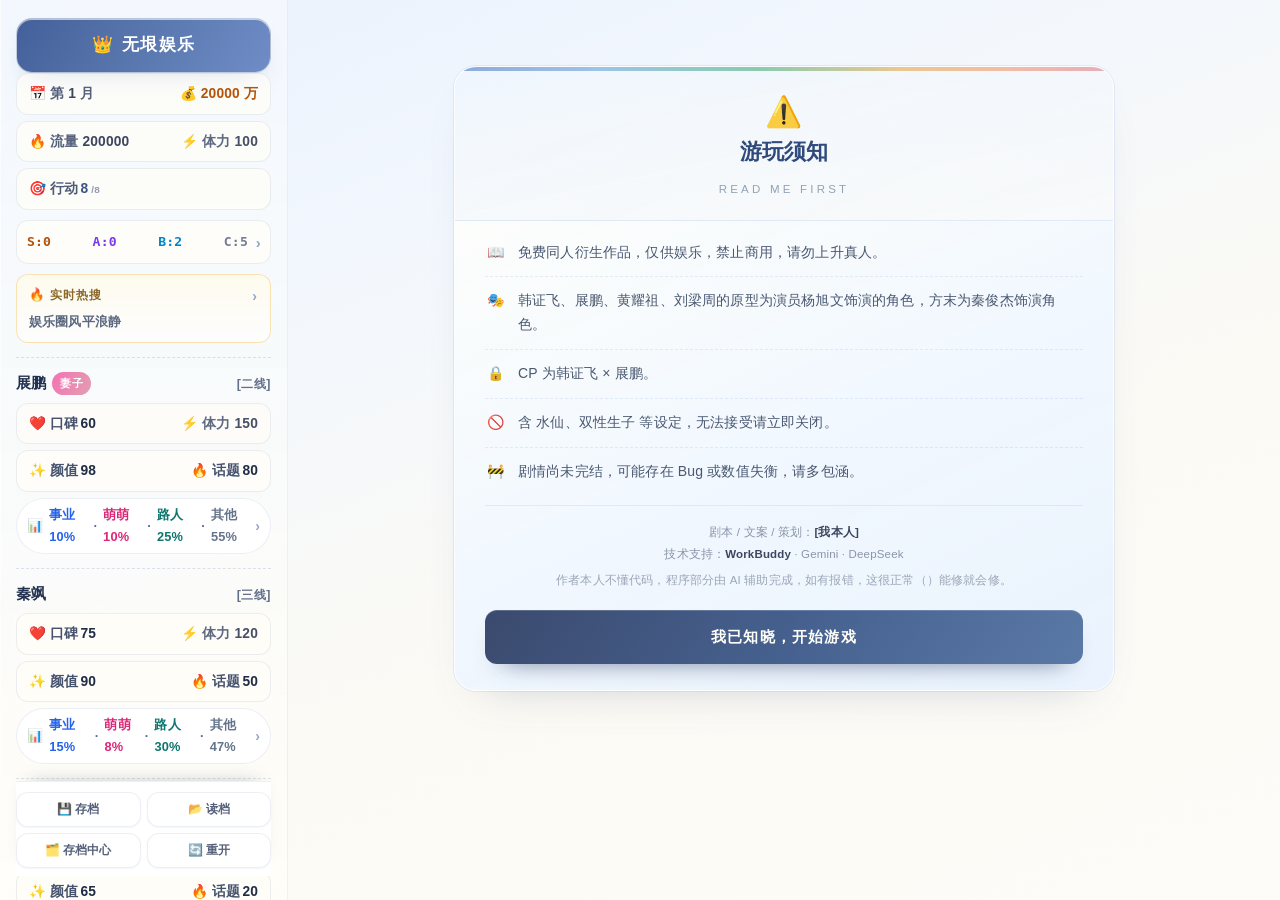
==== commit ea33a684: "Update game content" ====
--- a/index.html
+++ b/index.html
@@ -7,10 +7,10 @@
 <meta name="apple-mobile-web-app-capable" content="yes">
 <meta name="apple-mobile-web-app-status-bar-style" content="default">
 <title>无垠娱乐 · CEO</title>
-<link rel="stylesheet" href="style.css?v=251056">
+<link rel="stylesheet" href="style.css?v=251019">
 <link rel="stylesheet" href="style_v5.css?v=56">
 <!-- 手机适配补丁：必须放在最后，才压得住上面两套样式 -->
-<link rel="stylesheet" href="mobile.css?v=251056">
+<link rel="stylesheet" href="mobile.css?v=251019">
 </head>
 <body>
 
@@ -53,39 +53,39 @@
 </div>
 
 <!-- ═══════════════════════════════════════════════════════════════════
-     ⚠️ 这里的 ?v=251056 是「防缓存版本号」。
+     ⚠️ 这里的 ?v=251019 是「防缓存版本号」。
      改完 story/ 下任何 js 之后，把这个数字的末位 +1（…241025 改成 …241026），
      浏览器才会重新读取新代码；否则它会继续用旧文件，
      就会出现「找不到 passage：xxx」这种明明代码里有的报错。
      ═══════════════════════════════════════════════════════════════════ -->
 
 <!-- ============ 引擎（不要改） ============ -->
-<script src="engine.js?v=251056"></script>
+<script src="engine.js?v=251019"></script>
 
 <!-- ============ 界面组件：弹窗 / 提示（不要改） ============ -->
-<script src="ui.js?v=251056"></script>
+<script src="ui.js?v=251019"></script>
 
 <!-- ============ 存档系统（多槽位 / 导出导入 / 存档中心） ============ -->
-<script src="save.js?v=251056"></script>
+<script src="save.js?v=251019"></script>
 
 <!-- ============ 故事内容（要改剧情就改这些文件） ============ -->
-<script src="story/05_widgets.js?v=251056"></script>
-<script src="story/10_core.js?v=251056"></script>
-<script src="story/15_patch.js?v=251056"></script>
-<script src="story/20_prologue.js?v=251056"></script>
-<script src="story/30_act1.js?v=251056"></script>
-<script src="story/40_act2.js?v=251056"></script>
-<script src="story/50_act3.js?v=251056"></script>
-<script src="story/52_movie.js?v=251056"></script>
-<script src="story/53_film.js?v=251056"></script>
-<script src="story/60_act4.js?v=251056"></script>
-<script src="story/70_endings.js?v=251056"></script>
-<script src="story/80_work.js?v=251056"></script>
-<script src="story/85_business.js?v=251056"></script>
-<script src="story/90_marketing.js?v=251056"></script>
-<script src="story/92_fanwall.js?v=251056"></script>
-<script src="story/95_artist.js?v=251056"></script>
-<script src="story/96_month.js?v=251056"></script>
+<script src="story/05_widgets.js?v=251019"></script>
+<script src="story/10_core.js?v=251019"></script>
+<script src="story/15_patch.js?v=251019"></script>
+<script src="story/20_prologue.js?v=251019"></script>
+<script src="story/30_act1.js?v=251019"></script>
+<script src="story/40_act2.js?v=251019"></script>
+<script src="story/50_act3.js?v=251019"></script>
+<script src="story/52_movie.js?v=251019"></script>
+<script src="story/53_film.js?v=251019"></script>
+<script src="story/60_act4.js?v=251019"></script>
+<script src="story/70_endings.js?v=251019"></script>
+<script src="story/80_work.js?v=251019"></script>
+<script src="story/85_business.js?v=251019"></script>
+<script src="story/90_marketing.js?v=251019"></script>
+<script src="story/92_fanwall.js?v=251019"></script>
+<script src="story/95_artist.js?v=251019"></script>
+<script src="story/96_month.js?v=251019"></script>
 
 <script>
 /* ============ 启动 ============ */
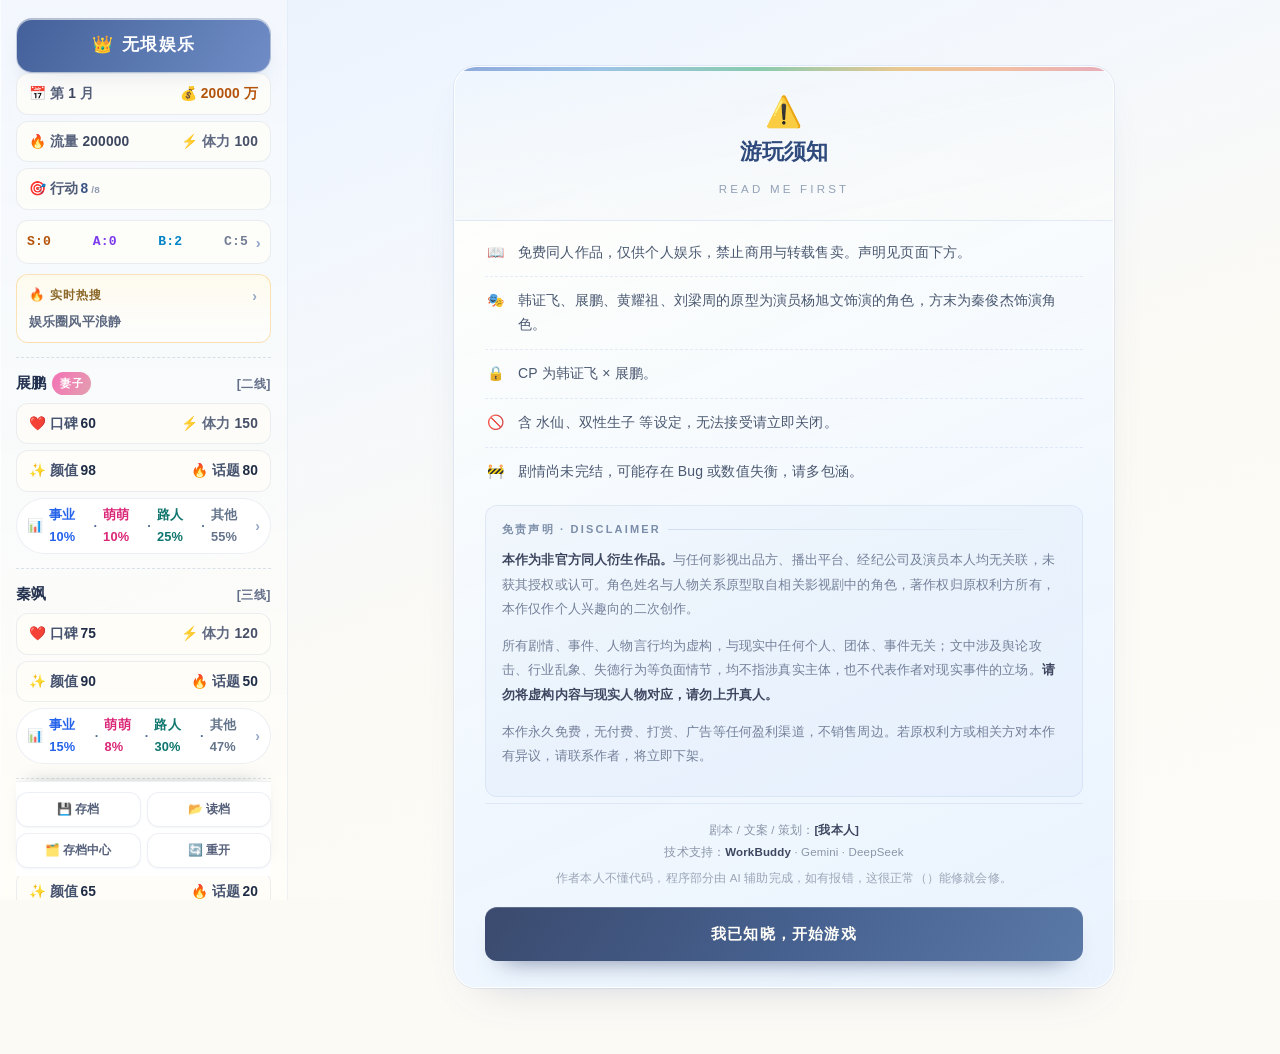
==== commit 75a53114: "Update game content" ====
--- a/index.html
+++ b/index.html
@@ -7,10 +7,10 @@
 <meta name="apple-mobile-web-app-capable" content="yes">
 <meta name="apple-mobile-web-app-status-bar-style" content="default">
 <title>无垠娱乐 · CEO</title>
-<link rel="stylesheet" href="style.css?v=251019">
+<link rel="stylesheet" href="style.css?v=251015">
 <link rel="stylesheet" href="style_v5.css?v=56">
 <!-- 手机适配补丁：必须放在最后，才压得住上面两套样式 -->
-<link rel="stylesheet" href="mobile.css?v=251019">
+<link rel="stylesheet" href="mobile.css?v=251015">
 </head>
 <body>
 
@@ -53,39 +53,39 @@
 </div>
 
 <!-- ═══════════════════════════════════════════════════════════════════
-     ⚠️ 这里的 ?v=251019 是「防缓存版本号」。
+     ⚠️ 这里的 ?v=251015 是「防缓存版本号」。
      改完 story/ 下任何 js 之后，把这个数字的末位 +1（…241025 改成 …241026），
      浏览器才会重新读取新代码；否则它会继续用旧文件，
      就会出现「找不到 passage：xxx」这种明明代码里有的报错。
      ═══════════════════════════════════════════════════════════════════ -->
 
 <!-- ============ 引擎（不要改） ============ -->
-<script src="engine.js?v=251019"></script>
+<script src="engine.js?v=251015"></script>
 
 <!-- ============ 界面组件：弹窗 / 提示（不要改） ============ -->
-<script src="ui.js?v=251019"></script>
+<script src="ui.js?v=251015"></script>
 
 <!-- ============ 存档系统（多槽位 / 导出导入 / 存档中心） ============ -->
-<script src="save.js?v=251019"></script>
+<script src="save.js?v=251015"></script>
 
 <!-- ============ 故事内容（要改剧情就改这些文件） ============ -->
-<script src="story/05_widgets.js?v=251019"></script>
-<script src="story/10_core.js?v=251019"></script>
-<script src="story/15_patch.js?v=251019"></script>
-<script src="story/20_prologue.js?v=251019"></script>
-<script src="story/30_act1.js?v=251019"></script>
-<script src="story/40_act2.js?v=251019"></script>
-<script src="story/50_act3.js?v=251019"></script>
-<script src="story/52_movie.js?v=251019"></script>
-<script src="story/53_film.js?v=251019"></script>
-<script src="story/60_act4.js?v=251019"></script>
-<script src="story/70_endings.js?v=251019"></script>
-<script src="story/80_work.js?v=251019"></script>
-<script src="story/85_business.js?v=251019"></script>
-<script src="story/90_marketing.js?v=251019"></script>
-<script src="story/92_fanwall.js?v=251019"></script>
-<script src="story/95_artist.js?v=251019"></script>
-<script src="story/96_month.js?v=251019"></script>
+<script src="story/05_widgets.js?v=251015"></script>
+<script src="story/10_core.js?v=251015"></script>
+<script src="story/15_patch.js?v=251015"></script>
+<script src="story/20_prologue.js?v=251015"></script>
+<script src="story/30_act1.js?v=251015"></script>
+<script src="story/40_act2.js?v=251015"></script>
+<script src="story/50_act3.js?v=251015"></script>
+<script src="story/52_movie.js?v=251015"></script>
+<script src="story/53_film.js?v=251015"></script>
+<script src="story/60_act4.js?v=251015"></script>
+<script src="story/70_endings.js?v=251015"></script>
+<script src="story/80_work.js?v=251015"></script>
+<script src="story/85_business.js?v=251015"></script>
+<script src="story/90_marketing.js?v=251015"></script>
+<script src="story/92_fanwall.js?v=251015"></script>
+<script src="story/95_artist.js?v=251015"></script>
+<script src="story/96_month.js?v=251015"></script>
 
 <script>
 /* ============ 启动 ============ */
--- a/mobile.css
+++ b/mobile.css
@@ -42,8 +42,27 @@
 }
 
 /* ---------- 0c. 全局兜底：任何地方都不许横向溢出 ---------- */
+/* ⚠️ 这里绝对不能用 overflow-x: hidden。
+   html 和 body 同时设它，body 会变成独立滚动容器（不再是视口滚动），
+   iOS / 微信内置浏览器上 #ui-bar 的 position:sticky 会直接失效——
+   表现就是顶部状态条跟着正文一起滚走，浮在段落中间挡住字。
+   用 clip：视觉上一样裁剪，但不建立滚动容器，sticky 保持有效。 */
+/* ⚠️ 只在手机上改，桌面端维持原样（桌面侧栏的 sticky 另有各机型适配，别去动） */
 @media (max-width: 860px) {
-  html, body { max-width: 100%; overflow-x: hidden; }
+  html { max-width: 100%; overflow-x: clip; }
+  /* body 必须留 visible：style.css 里给 body 写了 overflow-x:hidden，
+     那一条会让 body 变成独立滚动容器，是 sticky 失效的真正原因。
+     横向溢出交给 html 的 clip 裁，body 不参与裁剪。 */
+  body { max-width: 100%; overflow-x: visible !important; }
+}
+@supports not (overflow-x: clip) {
+  /* 老浏览器兜底：同样只在 html 上挡，别碰 body */
+  @media (max-width: 860px) {
+    html { overflow-x: hidden; }
+  }
+}
+
+@media (max-width: 860px) {
   .passage, .passage * { min-width: 0; }
   .passage img, .passage video, .passage canvas { max-width: 100%; height: auto; }
 
@@ -73,7 +92,15 @@
 #ui-bar-quick { display: none; }
 
 @media (max-width: 860px) {
-  #ui-bar { padding: calc(8px + env(safe-area-inset-top)) 10px 8px !important; }
+  #ui-bar {
+    padding: calc(8px + env(safe-area-inset-top)) 10px 8px !important;
+    position: sticky !important;
+    top: 0 !important;
+    z-index: 60 !important;
+    background: rgba(255, 255, 255, .96) !important;
+    -webkit-backdrop-filter: blur(14px) saturate(150%);
+    backdrop-filter: blur(14px) saturate(150%);
+  }
   #ui-bar-top {
     display: flex;
     align-items: center;
@@ -104,18 +131,49 @@
   #ui-bar-quick .qk-save { background: #2F4A7C; border-color: #2F4A7C; color: #fff; }
   #ui-bar-quick .qk.is-done { background: #2E8B62 !important; border-color: #2E8B62 !important; }
 
-  /* 展开后的面板别占满整屏，留出正文 */
-  #ui-bar.open #ui-bar-body { max-height: 52vh !important; max-height: 52dvh !important; }
-
+  /* 展开后的面板「挂在」条子下面，不撑高条子——
+     否则展开/收起时正文会跳一段，而且 sticky 高度一变容易算错位置 */
+  #ui-bar.open #ui-bar-body {
+    display: flex !important;
+    position: absolute;
+    left: 0;
+    right: 0;
+    top: 100%;
+    max-height: 66vh !important;
+    max-height: 66dvh !important;
+    overflow-y: auto;
+    padding: 12px 12px calc(14px + env(safe-area-inset-bottom));
+    /* 必须是纯白：之前用 0.98 透明 + 继承来的入场动画（opacity 0→1），
+       展开瞬间正文会从面板底下透出来，字叠字 */
+    background: #FFFFFF !important;
+    border-radius: 0 0 18px 18px;
+    box-shadow: 0 20px 36px -24px rgba(30, 45, 70, .55);
+    z-index: 61;
+    animation: none !important;
+    opacity: 1 !important;
+    isolation: isolate;
+  }
+
+  /* 0b 那段给所有宽度都设了 sticky bottom，面板里会浮在艺人卡上面、
+     把「展鹏 妻子 二线」那一行压掉半截。手机上改回普通流。 */
   #ui-bar-tools {
-    display: flex;
+    display: flex !important;
     flex-wrap: wrap;
     gap: 8px;
+    position: static !important;
+    margin-top: 2px;
+    padding: 4px 0 2px !important;
+    background: transparent !important;
+    border-top: none !important;
+    box-shadow: none !important;
   }
   #ui-bar-tools button {
     flex: 1 1 calc(50% - 4px);
     min-height: 38px;
   }
+  /* 顶部条上已经有「存档 / 读档」两个常驻键，面板里这两个是重复的，
+     占掉两行高度，藏掉，把空间留给状态数据 */
+  #ui-bar-body #ui-bar-tools button:nth-child(-n+2) { display: none !important; }
 }
 
 /* =========================================================================
@@ -330,3 +388,32 @@
   .passage td .link-internal,
   .passage .arc-item .link-internal { min-height: 32px; }
 }
+
+/* =========================================================================
+   9. 手机正文：把三层边距的叠加压回去
+   -------------------------------------------------------------------------
+   症状：390px 宽的屏上，一行只剩 17–19 个字，读起来不断换行。
+   原因：边距叠了三层 —— #story-wrap 10px + .story-card 外边距 10px
+        + .story-body 内边距 20px = 每边 40px，正文只剩 298px。
+   处理：三层一起收（8 / 4 / 12），每边留 24px，正文回到 340px 左右，
+        一行约 21–22 个字；卡片离屏幕边缘正好 12px，不会贴边。
+   ========================================================================= */
+@media (max-width: 640px) {
+  /* style_v5.css 里这条带 !important，必须同权重压回去 */
+  #story-wrap { padding-left: 8px !important; padding-right: 8px !important; }
+
+  .story-card {
+    margin-left: 4px !important;
+    margin-right: 4px !important;
+    border-radius: 14px !important;
+  }
+  .story-body { padding-left: 12px !important; padding-right: 12px !important; }
+  .story-header { padding-left: 12px !important; padding-right: 12px !important; }
+
+  /* 段落两端对齐在窄屏会把字距拉开，换成左对齐更匀 */
+  .story-body p { text-align: left; }
+
+  /* 月结 / 说明书这类卡片同样收一下，不然还是一屏十几行 */
+  .nm-card { padding-left: 12px !important; padding-right: 12px !important; }
+  .tech-card { padding-left: 12px !important; padding-right: 12px !important; }
+}
